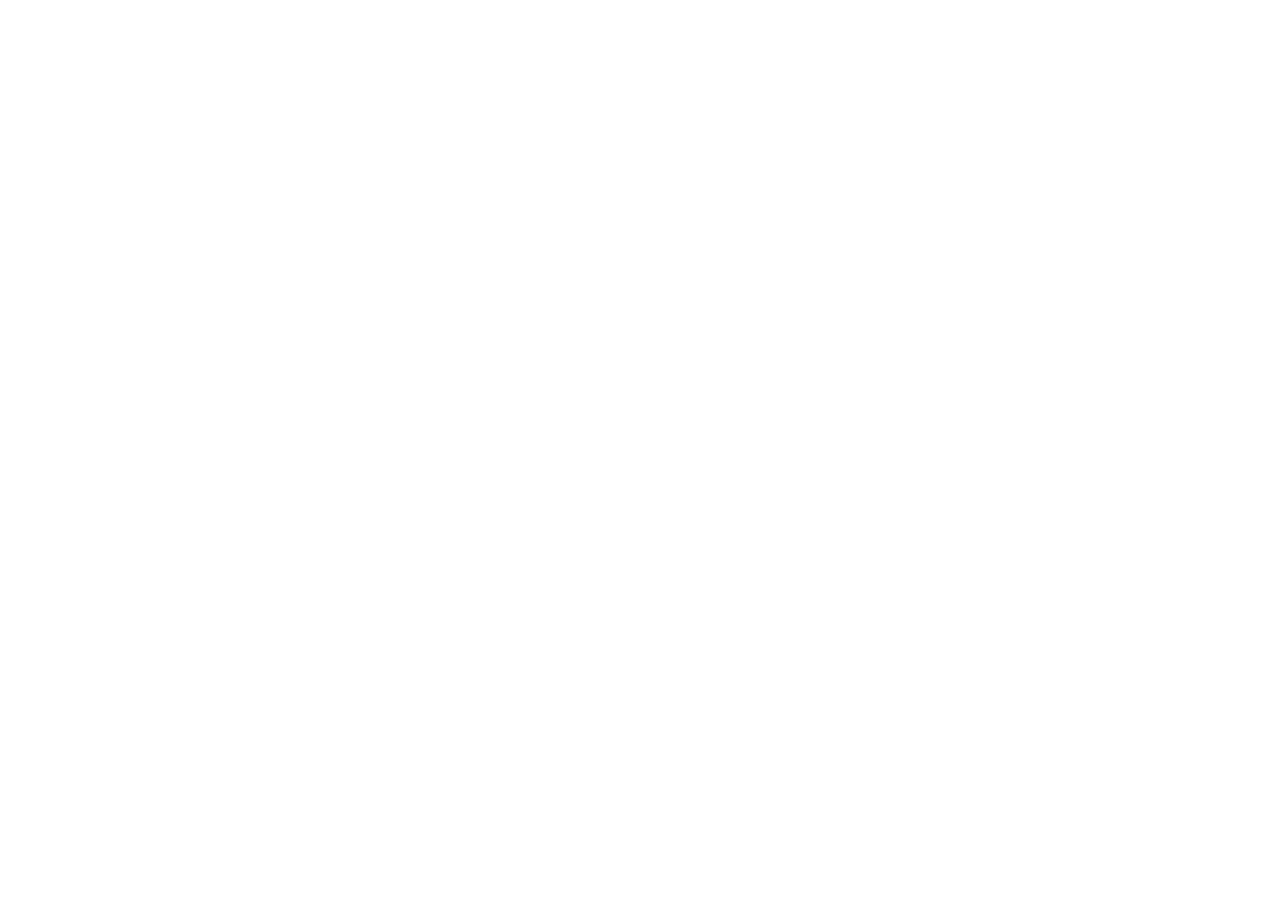
==== site/index.html @ 43954dcc "Site: replace the page with the React (Vite) build, keeping consent, analytics and the data download" ====
<!doctype html>
<html lang="en">
  <head>
    <meta charset="UTF-8" />
    <!-- Google Consent Mode v2 defaults (must load before Osano and GTM) -->
<script>
window.dataLayer = window.dataLayer || [];
function gtag(){dataLayer.push(arguments);}
gtag('consent', 'default', {
  ad_storage: 'denied',
  ad_user_data: 'denied',
  ad_personalization: 'denied',
  analytics_storage: 'denied',
  personalization_storage: 'denied',
  functionality_storage: 'granted',
  security_storage: 'granted',
  wait_for_update: 500
});
</script>
<!-- Osano consent management -->
<script src="https://cmp.osano.com/6olZmSX1cFRD2MBt/21376fe3-188d-4f9e-9e46-dee3840a5c27/osano.js"></script>
<!-- Google Tag Manager -->
<script>(function(w,d,s,l,i){w[l]=w[l]||[];w[l].push({'gtm.start':new Date().getTime(),event:'gtm.js'});var f=d.getElementsByTagName(s)[0],j=d.createElement(s),dl=l!='dataLayer'?'&l='+l:'';j.async=true;j.src='https://www.googletagmanager.com/gtm.js?id='+i+dl;f.parentNode.insertBefore(j,f);})(window,document,'script','dataLayer','GTM-K3XHT8');</script>
<!-- End Google Tag Manager -->
    <meta name="viewport" content="width=device-width, initial-scale=1.0" />
    <script>
      // Apply the saved color theme before first paint; see src/hooks/useThemePreference.ts.
      try {
        var savedTheme = localStorage.getItem("h2o-benchmarks:theme")
        if (savedTheme === "dark" || savedTheme === "light")
          document.documentElement.dataset.theme = savedTheme
      } catch (error) {}
    </script>
    <link rel="icon" type="image/svg+xml" href="/benchmarks/h2o-logo.svg" />
    <title>H2O.ai Benchmarks</title>
    <!-- Fire page_view for GTM (CE - page_view trigger); GA4 config uses send_page_view: false -->
<script>window.dataLayer = window.dataLayer || []; dataLayer.push({ event: 'page_view', page_path: location.pathname, page_location: location.href, page_title: document.title });</script>
    <meta name="description" content="Explore AI model benchmark results and discover top-performing models with a clean, easy-to-scan overview for researchers and developers.">
    <link rel="icon" href="/benchmarks/favicon.svg">
    <meta property="og:title" content="H2O.ai Benchmarks">
    <meta property="og:description" content="Explore AI model benchmark results and discover top-performing models with a clean, easy-to-scan overview for researchers and developers.">
    <script data-osano="ESSENTIAL" type="module" crossorigin src="/benchmarks/assets/index-CJHM4J4Y.js"></script>
    <link rel="stylesheet" crossorigin href="/benchmarks/assets/index-CCJ1m4t-.css">
  </head>
  <body>
    <!-- Google Tag Manager (noscript) -->
<noscript><iframe src="https://www.googletagmanager.com/ns.html?id=GTM-K3XHT8" height="0" width="0" style="display:none;visibility:hidden"></iframe></noscript>
<!-- End Google Tag Manager (noscript) -->
    <div id="root"></div>
    
  </body>
</html>
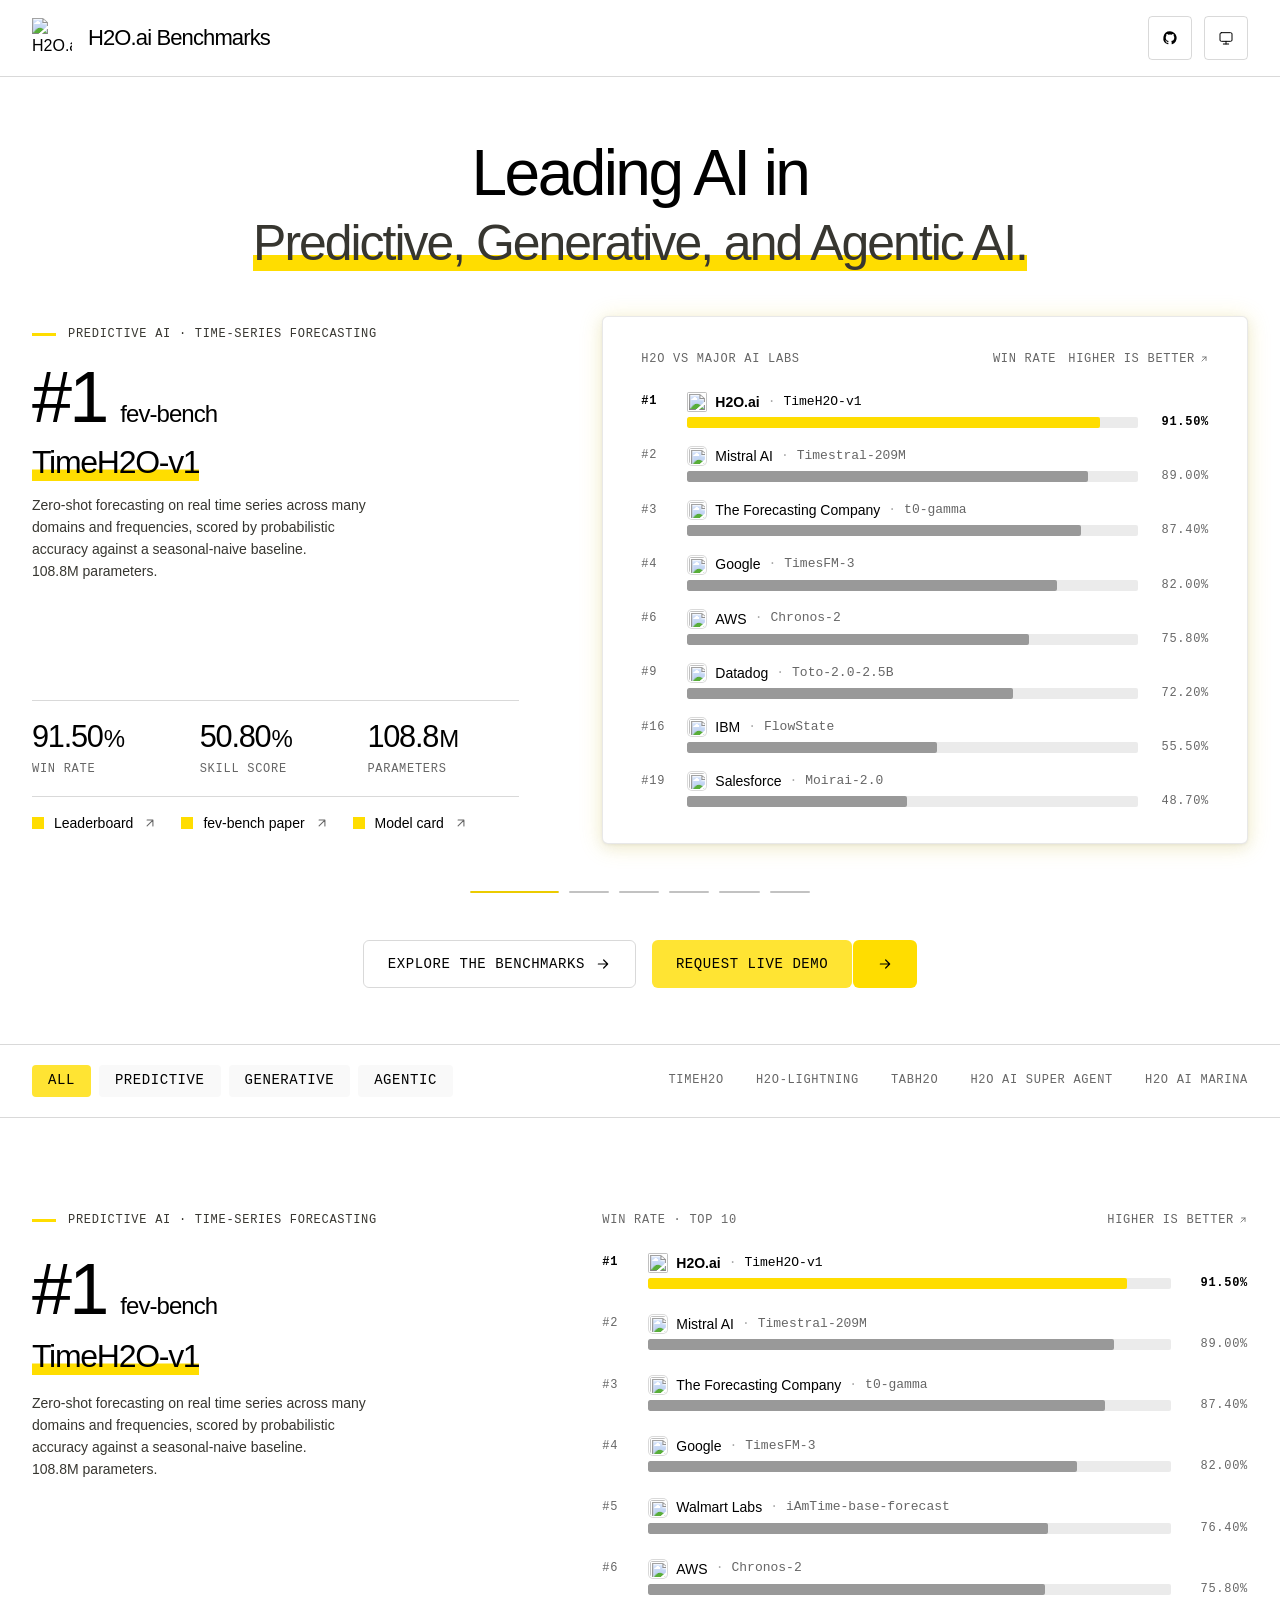
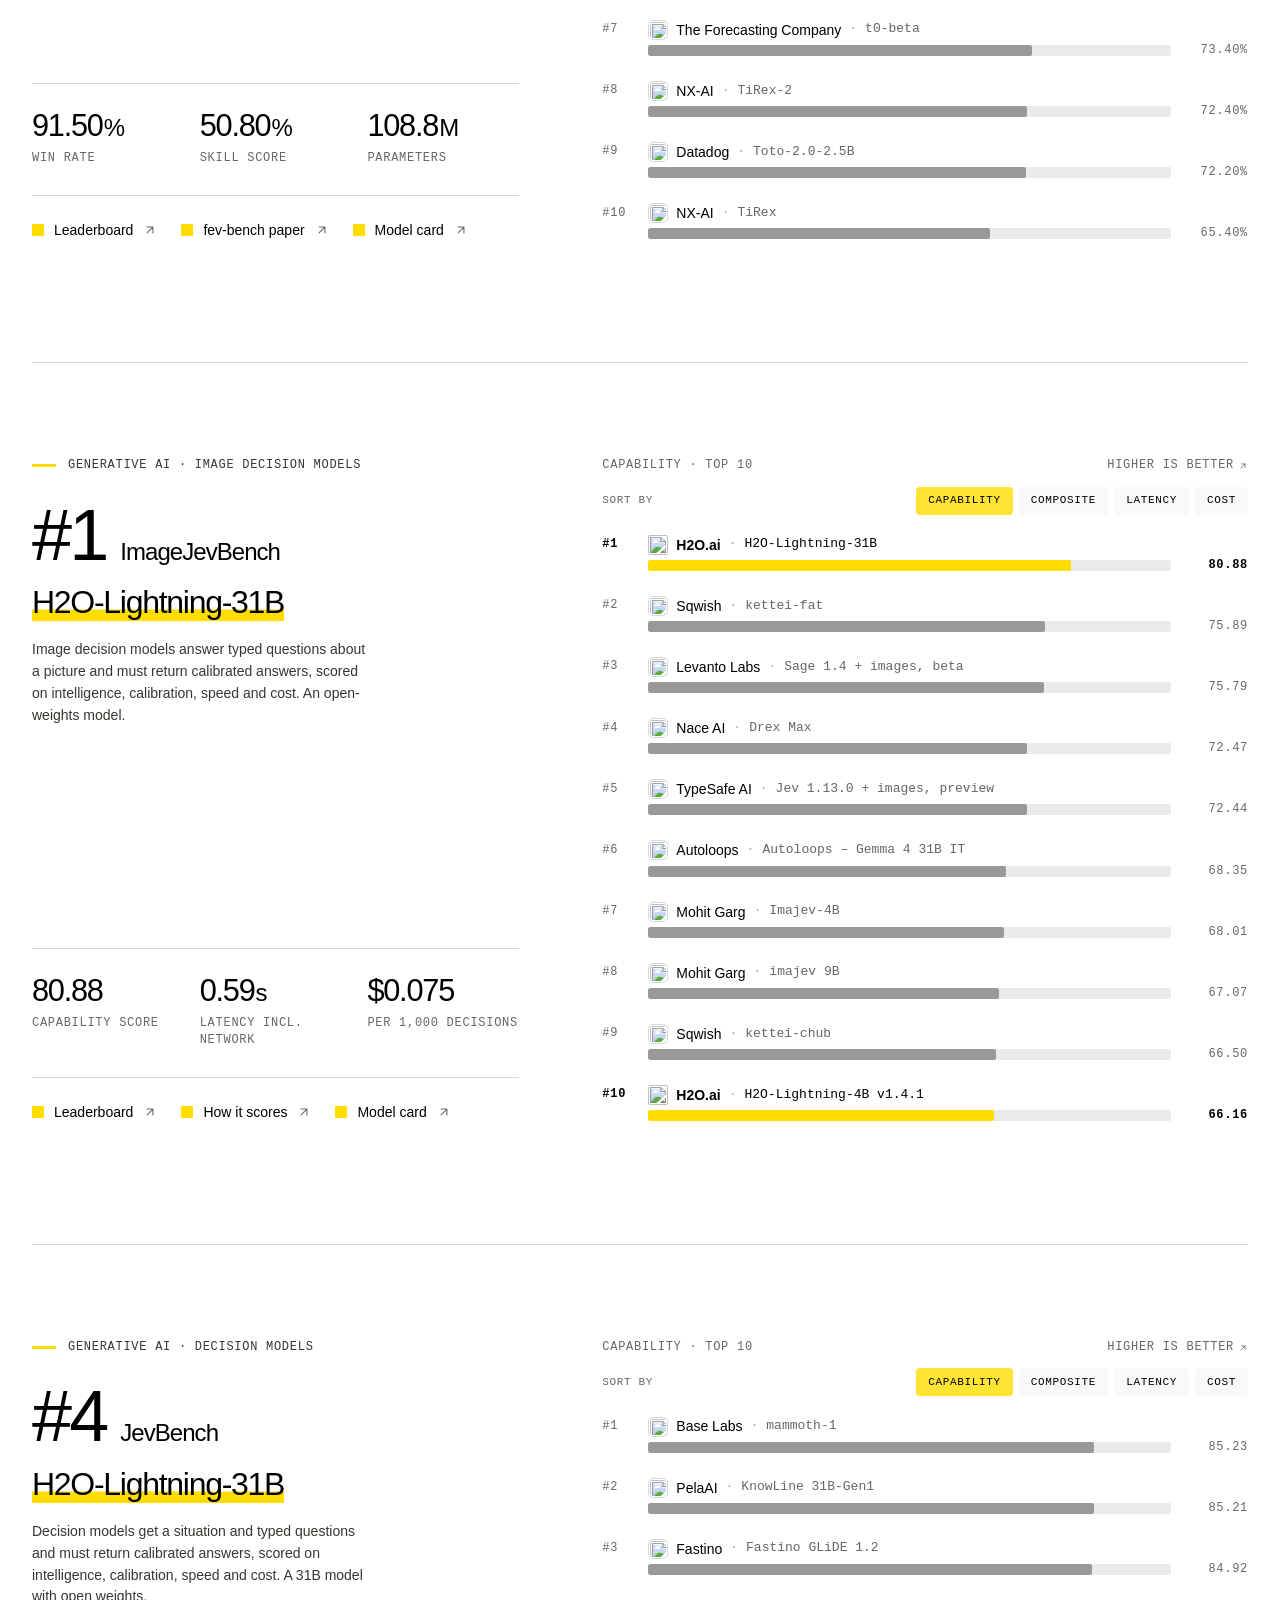
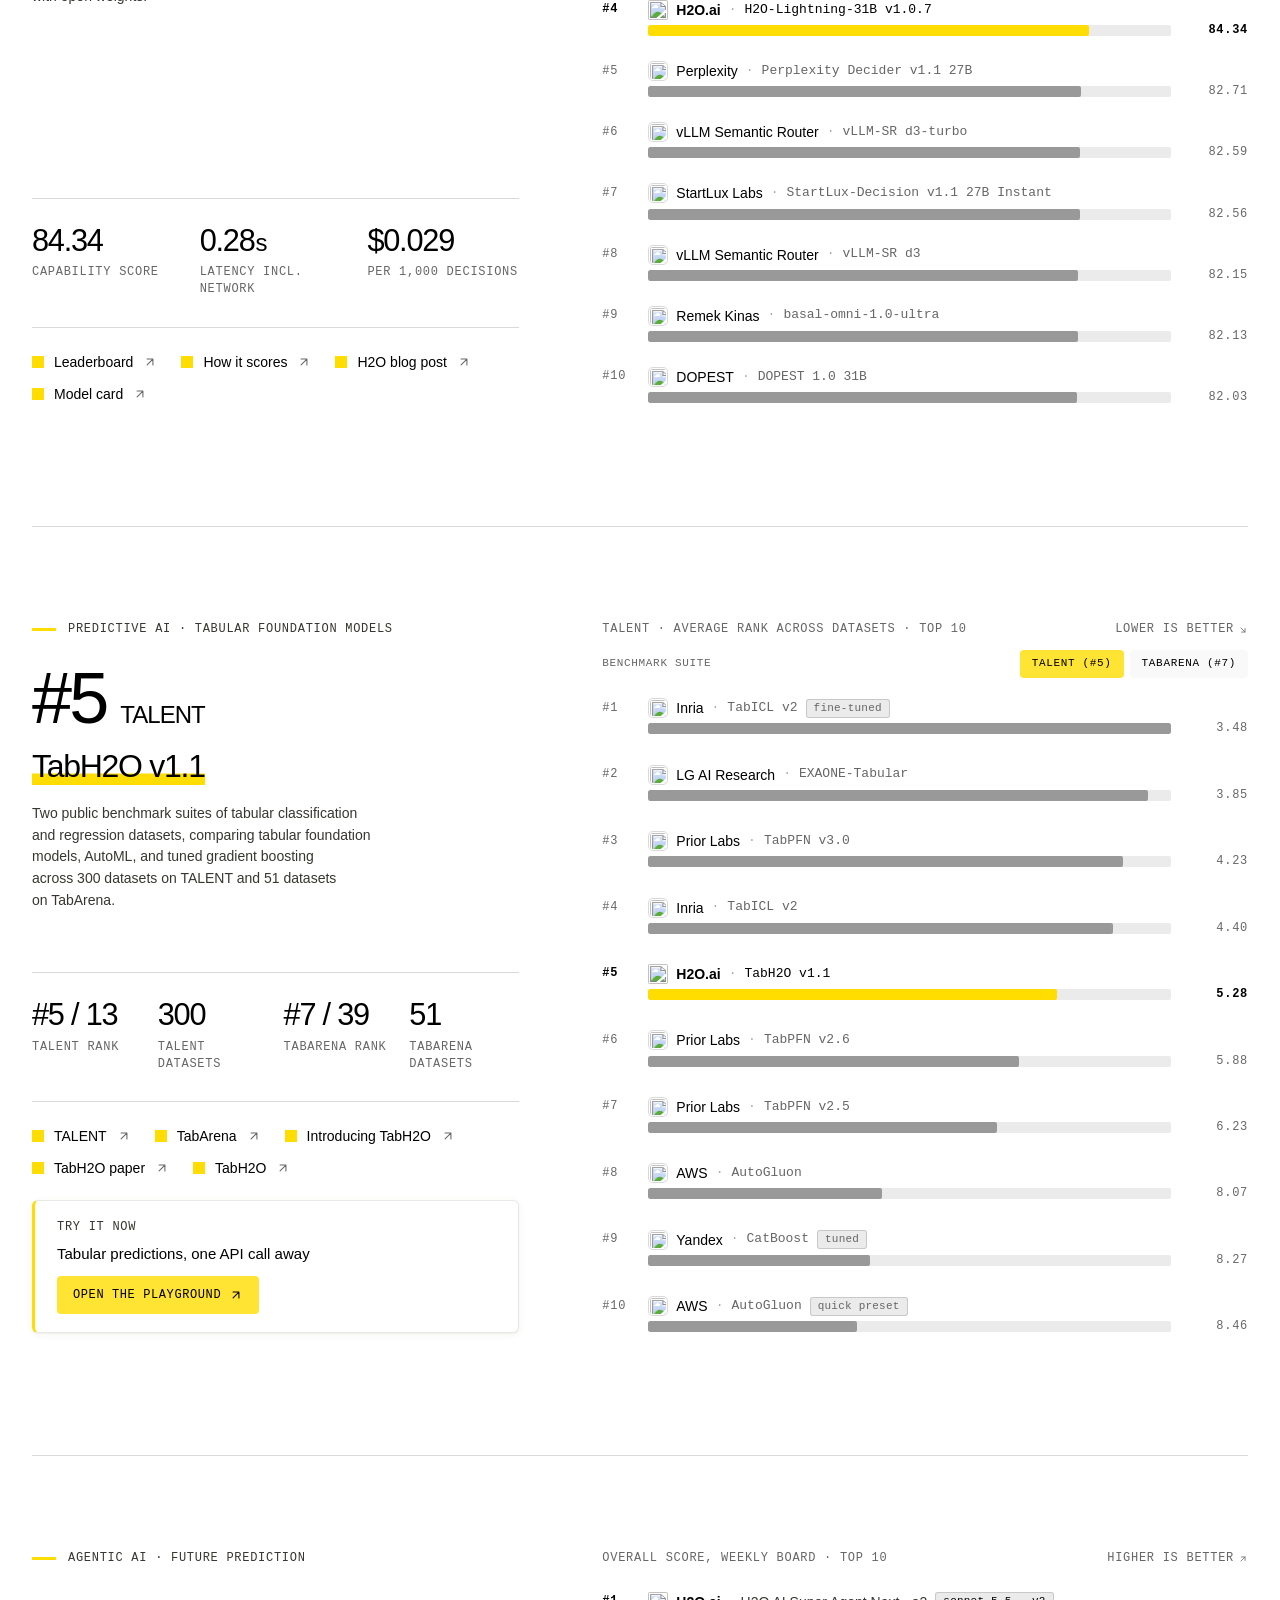
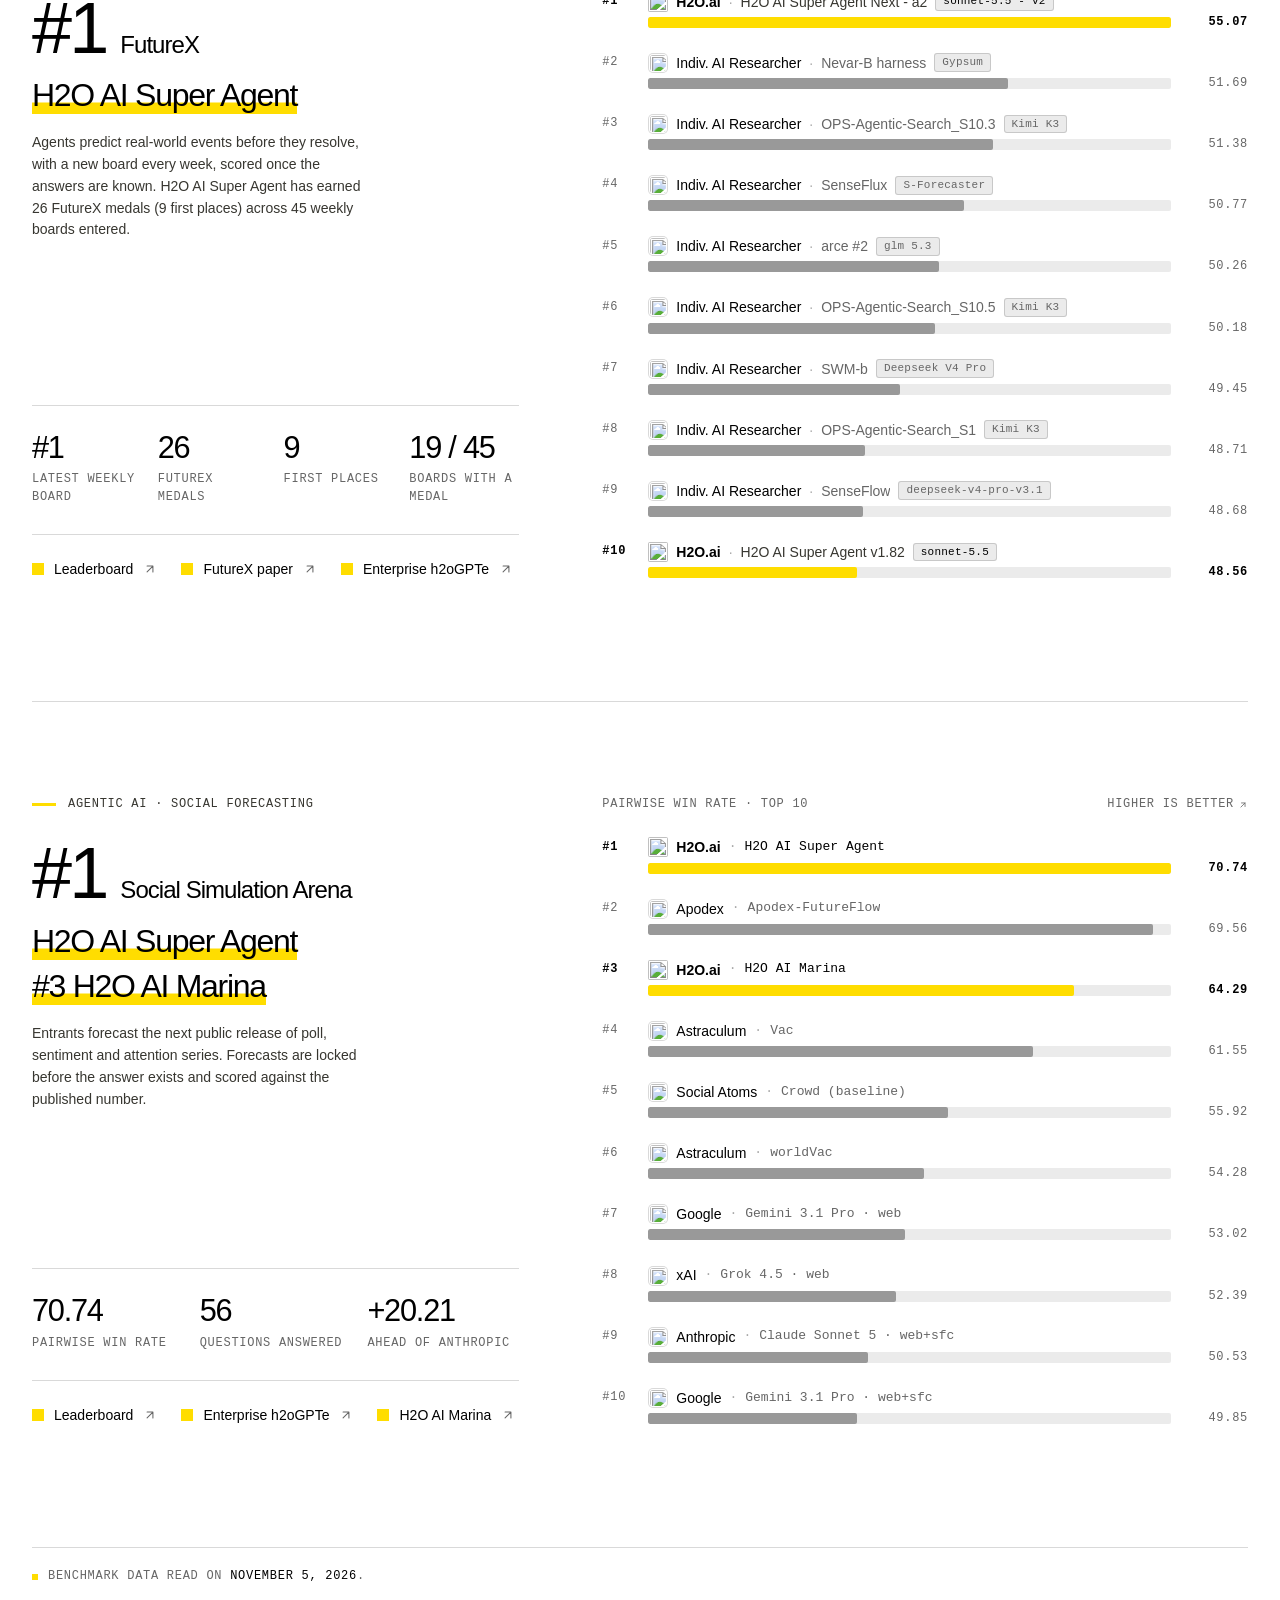
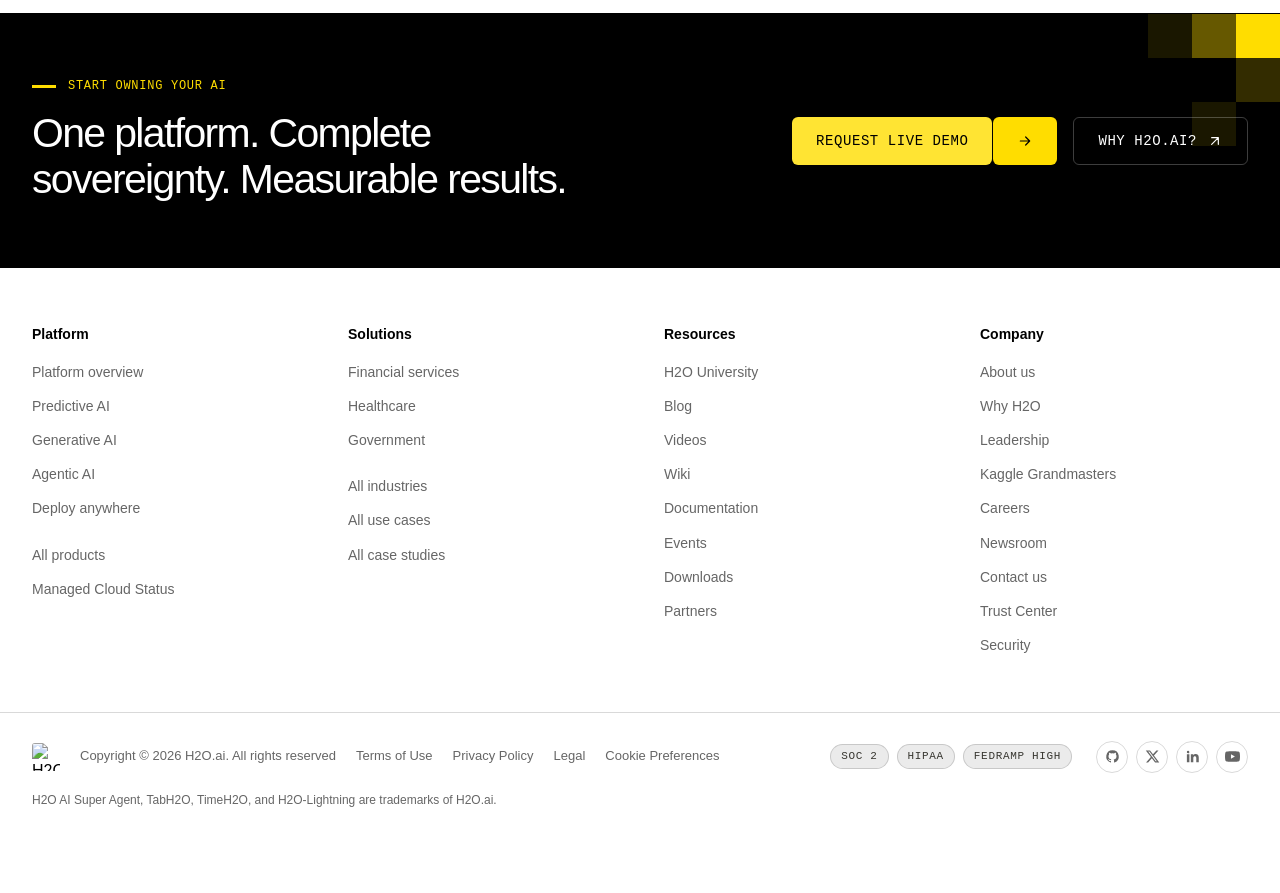
==== commit 05a686ef: "2026-11-05 update" ====
--- a/site/index.html
+++ b/site/index.html
@@ -1,8 +1,5 @@
-<!doctype html>
-<html lang="en">
-  <head>
-    <meta charset="UTF-8" />
-    <!-- Google Consent Mode v2 defaults (must load before Osano and GTM) -->
+<!DOCTYPE html><html lang="en"><head><meta charset="UTF-8">
+<!-- Google Consent Mode v2 defaults (must load before Osano and GTM) -->
 <script>
 window.dataLayer = window.dataLayer || [];
 function gtag(){dataLayer.push(arguments);}
@@ -17,36 +14,22 @@
   wait_for_update: 500
 });
 </script>
-<!-- Osano consent management -->
-<script src="https://cmp.osano.com/6olZmSX1cFRD2MBt/21376fe3-188d-4f9e-9e46-dee3840a5c27/osano.js"></script>
-<!-- Google Tag Manager -->
-<script>(function(w,d,s,l,i){w[l]=w[l]||[];w[l].push({'gtm.start':new Date().getTime(),event:'gtm.js'});var f=d.getElementsByTagName(s)[0],j=d.createElement(s),dl=l!='dataLayer'?'&l='+l:'';j.async=true;j.src='https://www.googletagmanager.com/gtm.js?id='+i+dl;f.parentNode.insertBefore(j,f);})(window,document,'script','dataLayer','GTM-K3XHT8');</script>
-<!-- End Google Tag Manager -->
-    <meta name="viewport" content="width=device-width, initial-scale=1.0" />
-    <script>
+<!-- Google Tag Manager and the page_view event (GA4 config uses send_page_view: false), after Osano: the page adds Osano
+     after its first paint and dispatches this event, so Tag Manager comes after Osano and after the consent defaults -->
+<script>
+window.addEventListener('h2o-benchmarks:osano-loaded', function () {
+(function(w,d,s,l,i){w[l]=w[l]||[];w[l].push({'gtm.start':new Date().getTime(),event:'gtm.js'});var f=d.getElementsByTagName(s)[0],j=d.createElement(s),dl=l!='dataLayer'?'&l='+l:'';j.async=true;j.src='https://www.googletagmanager.com/gtm.js?id='+i+dl;f.parentNode.insertBefore(j,f);})(window,document,'script','dataLayer','GTM-K3XHT8');
+window.dataLayer = window.dataLayer || []; dataLayer.push({ event: 'page_view', page_path: location.pathname, page_location: location.href, page_title: document.title });
+}, { once: true });
+</script><meta name="viewport" content="width=device-width, initial-scale=1.0"><script>
       // Apply the saved color theme before first paint; see src/hooks/useThemePreference.ts.
       try {
         var savedTheme = localStorage.getItem("h2o-benchmarks:theme")
         if (savedTheme === "dark" || savedTheme === "light")
           document.documentElement.dataset.theme = savedTheme
       } catch (error) {}
-    </script>
-    <link rel="icon" type="image/svg+xml" href="/benchmarks/h2o-logo.svg" />
-    <title>H2O.ai Benchmarks</title>
-    <!-- Fire page_view for GTM (CE - page_view trigger); GA4 config uses send_page_view: false -->
-<script>window.dataLayer = window.dataLayer || []; dataLayer.push({ event: 'page_view', page_path: location.pathname, page_location: location.href, page_title: document.title });</script>
-    <meta name="description" content="Explore AI model benchmark results and discover top-performing models with a clean, easy-to-scan overview for researchers and developers.">
-    <link rel="icon" href="/benchmarks/favicon.svg">
-    <meta property="og:title" content="H2O.ai Benchmarks">
-    <meta property="og:description" content="Explore AI model benchmark results and discover top-performing models with a clean, easy-to-scan overview for researchers and developers.">
-    <script data-osano="ESSENTIAL" type="module" crossorigin src="/benchmarks/assets/index-CJHM4J4Y.js"></script>
-    <link rel="stylesheet" crossorigin href="/benchmarks/assets/index-CCJ1m4t-.css">
-  </head>
-  <body>
-    <!-- Google Tag Manager (noscript) -->
+    </script><style>@font-face{font-family:Inter-4aaa908990df19ce;src:url("/benchmarks/_astro/fonts/1e49bd114953732c.woff2") format("woff2");font-display:swap;unicode-range:U+0100-02BA,U+02BD-02C5,U+02C7-02CC,U+02CE-02D7,U+02DD-02FF,U+0304,U+0308,U+0329,U+1D00-1DBF,U+1E00-1E9F,U+1EF2-1EFF,U+2020,U+20A0-20AB,U+20AD-20C4,U+2113,U+2C60-2C7F,U+A720-A7FF;font-weight:400;font-style:normal;}@font-face{font-family:Inter-4aaa908990df19ce;src:url("/benchmarks/_astro/fonts/e868cdf4720e9ea5.woff2") format("woff2");font-display:swap;unicode-range:U+0000-00FF,U+0131,U+0152-0153,U+02BB-02BC,U+02C6,U+02DA,U+02DC,U+0304,U+0308,U+0329,U+2000-206F,U+20AC,U+2122,U+2191,U+2193,U+2212,U+2215,U+FEFF,U+FFFD;font-weight:400;font-style:normal;}@font-face{font-family:Inter-4aaa908990df19ce;src:url("/benchmarks/_astro/fonts/1e49bd114953732c.woff2") format("woff2");font-display:swap;unicode-range:U+0100-02BA,U+02BD-02C5,U+02C7-02CC,U+02CE-02D7,U+02DD-02FF,U+0304,U+0308,U+0329,U+1D00-1DBF,U+1E00-1E9F,U+1EF2-1EFF,U+2020,U+20A0-20AB,U+20AD-20C4,U+2113,U+2C60-2C7F,U+A720-A7FF;font-weight:500;font-style:normal;}@font-face{font-family:Inter-4aaa908990df19ce;src:url("/benchmarks/_astro/fonts/e868cdf4720e9ea5.woff2") format("woff2");font-display:swap;unicode-range:U+0000-00FF,U+0131,U+0152-0153,U+02BB-02BC,U+02C6,U+02DA,U+02DC,U+0304,U+0308,U+0329,U+2000-206F,U+20AC,U+2122,U+2191,U+2193,U+2212,U+2215,U+FEFF,U+FFFD;font-weight:500;font-style:normal;}@font-face{font-family:Inter-4aaa908990df19ce;src:url("/benchmarks/_astro/fonts/1e49bd114953732c.woff2") format("woff2");font-display:swap;unicode-range:U+0100-02BA,U+02BD-02C5,U+02C7-02CC,U+02CE-02D7,U+02DD-02FF,U+0304,U+0308,U+0329,U+1D00-1DBF,U+1E00-1E9F,U+1EF2-1EFF,U+2020,U+20A0-20AB,U+20AD-20C4,U+2113,U+2C60-2C7F,U+A720-A7FF;font-weight:600;font-style:normal;}@font-face{font-family:Inter-4aaa908990df19ce;src:url("/benchmarks/_astro/fonts/e868cdf4720e9ea5.woff2") format("woff2");font-display:swap;unicode-range:U+0000-00FF,U+0131,U+0152-0153,U+02BB-02BC,U+02C6,U+02DA,U+02DC,U+0304,U+0308,U+0329,U+2000-206F,U+20AC,U+2122,U+2191,U+2193,U+2212,U+2215,U+FEFF,U+FFFD;font-weight:600;font-style:normal;}@font-face{font-family:Inter-4aaa908990df19ce;src:url("/benchmarks/_astro/fonts/1e49bd114953732c.woff2") format("woff2");font-display:swap;unicode-range:U+0100-02BA,U+02BD-02C5,U+02C7-02CC,U+02CE-02D7,U+02DD-02FF,U+0304,U+0308,U+0329,U+1D00-1DBF,U+1E00-1E9F,U+1EF2-1EFF,U+2020,U+20A0-20AB,U+20AD-20C4,U+2113,U+2C60-2C7F,U+A720-A7FF;font-weight:700;font-style:normal;}@font-face{font-family:Inter-4aaa908990df19ce;src:url("/benchmarks/_astro/fonts/e868cdf4720e9ea5.woff2") format("woff2");font-display:swap;unicode-range:U+0000-00FF,U+0131,U+0152-0153,U+02BB-02BC,U+02C6,U+02DA,U+02DC,U+0304,U+0308,U+0329,U+2000-206F,U+20AC,U+2122,U+2191,U+2193,U+2212,U+2215,U+FEFF,U+FFFD;font-weight:700;font-style:normal;}@font-face{font-family:"Inter-4aaa908990df19ce fallback: Arial";src:local("Arial");font-display:swap;font-weight:400;font-style:normal;size-adjust:134.2826%;ascent-override:72.1426%;descent-override:17.9629%;line-gap-override:0%;}@font-face{font-family:"Inter-4aaa908990df19ce fallback: Arial";src:local("Arial");font-display:swap;font-weight:400;font-style:normal;size-adjust:134.2826%;ascent-override:72.1426%;descent-override:17.9629%;line-gap-override:0%;}@font-face{font-family:"Inter-4aaa908990df19ce fallback: Arial";src:local("Arial");font-display:swap;font-weight:500;font-style:normal;size-adjust:134.2826%;ascent-override:72.1426%;descent-override:17.9629%;line-gap-override:0%;}@font-face{font-family:"Inter-4aaa908990df19ce fallback: Arial";src:local("Arial");font-display:swap;font-weight:500;font-style:normal;size-adjust:134.2826%;ascent-override:72.1426%;descent-override:17.9629%;line-gap-override:0%;}@font-face{font-family:"Inter-4aaa908990df19ce fallback: Arial";src:local("Arial");font-display:swap;font-weight:600;font-style:normal;size-adjust:134.2826%;ascent-override:72.1426%;descent-override:17.9629%;line-gap-override:0%;}@font-face{font-family:"Inter-4aaa908990df19ce fallback: Arial";src:local("Arial");font-display:swap;font-weight:600;font-style:normal;size-adjust:134.2826%;ascent-override:72.1426%;descent-override:17.9629%;line-gap-override:0%;}@font-face{font-family:"Inter-4aaa908990df19ce fallback: Arial Bold";src:local("Arial Bold");font-display:swap;font-weight:700;font-style:normal;size-adjust:124.7202%;ascent-override:77.6738%;descent-override:19.3402%;line-gap-override:0%;}@font-face{font-family:"Inter-4aaa908990df19ce fallback: Arial Bold";src:local("Arial Bold");font-display:swap;font-weight:700;font-style:normal;size-adjust:124.7202%;ascent-override:77.6738%;descent-override:19.3402%;line-gap-override:0%;}:root{--font-inter:Inter-4aaa908990df19ce,"Inter-4aaa908990df19ce fallback: Arial","Inter-4aaa908990df19ce fallback: Arial Bold",Arial,sans-serif;}</style><link rel="preload" href="/benchmarks/_astro/fonts/e868cdf4720e9ea5.woff2" as="font" type="font/woff2" crossorigin><style>@font-face{font-family:"DM Sans-711815f8074a5576";src:url("/benchmarks/_astro/fonts/c02d5791c0754eb9.woff2") format("woff2");font-display:swap;unicode-range:U+0100-02BA,U+02BD-02C5,U+02C7-02CC,U+02CE-02D7,U+02DD-02FF,U+0304,U+0308,U+0329,U+1D00-1DBF,U+1E00-1E9F,U+1EF2-1EFF,U+2020,U+20A0-20AB,U+20AD-20C4,U+2113,U+2C60-2C7F,U+A720-A7FF;font-weight:400 700;font-style:normal;}@font-face{font-family:"DM Sans-711815f8074a5576";src:url("/benchmarks/_astro/fonts/883140ea939798e2.woff2") format("woff2");font-display:swap;unicode-range:U+0000-00FF,U+0131,U+0152-0153,U+02BB-02BC,U+02C6,U+02DA,U+02DC,U+0304,U+0308,U+0329,U+2000-206F,U+20AC,U+2122,U+2191,U+2193,U+2212,U+2215,U+FEFF,U+FFFD;font-weight:400 700;font-style:normal;}@font-face{font-family:"DM Sans-711815f8074a5576 fallback: Arial";src:local("Arial");font-display:swap;font-weight:400 700;font-style:normal;size-adjust:114.8495%;ascent-override:86.3739%;descent-override:26.9918%;line-gap-override:0%;}@font-face{font-family:"DM Sans-711815f8074a5576 fallback: Arial";src:local("Arial");font-display:swap;font-weight:400 700;font-style:normal;size-adjust:114.8495%;ascent-override:86.3739%;descent-override:26.9918%;line-gap-override:0%;}:root{--font-dm-sans:"DM Sans-711815f8074a5576","DM Sans-711815f8074a5576 fallback: Arial",Arial,sans-serif;}</style><link rel="preload" href="/benchmarks/_astro/fonts/883140ea939798e2.woff2" as="font" type="font/woff2" crossorigin><style>@font-face{font-family:"DM Mono-7f912afb8e5fe45d";src:url("/benchmarks/_astro/fonts/92e4fd2cc7c5fac8.woff2") format("woff2");font-display:swap;unicode-range:U+0100-02BA,U+02BD-02C5,U+02C7-02CC,U+02CE-02D7,U+02DD-02FF,U+0304,U+0308,U+0329,U+1D00-1DBF,U+1E00-1E9F,U+1EF2-1EFF,U+2020,U+20A0-20AB,U+20AD-20C4,U+2113,U+2C60-2C7F,U+A720-A7FF;font-weight:400;font-style:normal;}@font-face{font-family:"DM Mono-7f912afb8e5fe45d";src:url("/benchmarks/_astro/fonts/29eb36ed7b476a63.woff2") format("woff2");font-display:swap;unicode-range:U+0000-00FF,U+0131,U+0152-0153,U+02BB-02BC,U+02C6,U+02DA,U+02DC,U+0304,U+0308,U+0329,U+2000-206F,U+20AC,U+2122,U+2191,U+2193,U+2212,U+2215,U+FEFF,U+FFFD;font-weight:400;font-style:normal;}@font-face{font-family:"DM Mono-7f912afb8e5fe45d";src:url("/benchmarks/_astro/fonts/64ce27dafebe0e3a.woff2") format("woff2");font-display:swap;unicode-range:U+0100-02BA,U+02BD-02C5,U+02C7-02CC,U+02CE-02D7,U+02DD-02FF,U+0304,U+0308,U+0329,U+1D00-1DBF,U+1E00-1E9F,U+1EF2-1EFF,U+2020,U+20A0-20AB,U+20AD-20C4,U+2113,U+2C60-2C7F,U+A720-A7FF;font-weight:500;font-style:normal;}@font-face{font-family:"DM Mono-7f912afb8e5fe45d";src:url("/benchmarks/_astro/fonts/822b37d634d5fceb.woff2") format("woff2");font-display:swap;unicode-range:U+0000-00FF,U+0131,U+0152-0153,U+02BB-02BC,U+02C6,U+02DA,U+02DC,U+0304,U+0308,U+0329,U+2000-206F,U+20AC,U+2122,U+2191,U+2193,U+2212,U+2215,U+FEFF,U+FFFD;font-weight:500;font-style:normal;}@font-face{font-family:"DM Mono-7f912afb8e5fe45d fallback: Courier New";src:local("Courier New");font-display:swap;font-weight:400;font-style:normal;size-adjust:99.9837%;ascent-override:99.2161%;descent-override:31.005%;}@font-face{font-family:"DM Mono-7f912afb8e5fe45d fallback: Courier New";src:local("Courier New");font-display:swap;font-weight:400;font-style:normal;size-adjust:99.9837%;ascent-override:99.2161%;descent-override:31.005%;}@font-face{font-family:"DM Mono-7f912afb8e5fe45d fallback: Courier New";src:local("Courier New");font-display:swap;font-weight:500;font-style:normal;size-adjust:99.9837%;ascent-override:99.2161%;descent-override:31.005%;}@font-face{font-family:"DM Mono-7f912afb8e5fe45d fallback: Courier New";src:local("Courier New");font-display:swap;font-weight:500;font-style:normal;size-adjust:99.9837%;ascent-override:99.2161%;descent-override:31.005%;}:root{--font-dm-mono:"DM Mono-7f912afb8e5fe45d","DM Mono-7f912afb8e5fe45d fallback: Courier New",ui-monospace,SFMono-Regular,Menlo,Consolas,monospace;}</style><link rel="preload" href="/benchmarks/_astro/fonts/29eb36ed7b476a63.woff2" as="font" type="font/woff2" crossorigin><link rel="preload" href="/benchmarks/_astro/fonts/822b37d634d5fceb.woff2" as="font" type="font/woff2" crossorigin><link rel="icon" type="image/svg+xml" href="/benchmarks/h2o-logo.svg"><script type="module" src="/benchmarks/_astro/Layout.astro_astro_type_script_index_0_lang.DmMR7HOd.js"></script><title>H2O.ai Benchmarks</title><meta name="description" content="Explore AI model benchmark results and discover top-performing models with a clean, easy-to-scan overview for researchers and developers."><meta property="og:title" content="H2O.ai Benchmarks"><meta property="og:description" content="Explore AI model benchmark results and discover top-performing models with a clean, easy-to-scan overview for researchers and developers."><style>._base_1hpq0_8{height:48px;font-family:var(--font-mono);letter-spacing:.04em;text-transform:uppercase;white-space:nowrap;border-radius:6px;font-size:14px;font-weight:500;line-height:20px}._base_1hpq0_8 svg{width:16px;height:16px;transition:transform .2s var(--ease-brand)}._base_1hpq0_8:hover svg{transform:translate(2px)}.button[data-astro-cid-u6mbydr5]{color:var(--ink);transition:color .2s var(--ease-brand), background-color .2s var(--ease-brand), border-color .2s var(--ease-brand);justify-content:center;align-items:center;gap:10px;padding:0 24px;display:inline-flex}.primary[data-astro-cid-u6mbydr5]{background:var(--btn-yellow);color:#000}.primary[data-astro-cid-u6mbydr5]:hover{background:var(--yellow)}.ghost[data-astro-cid-u6mbydr5]{border:1px solid var(--btn-ghost-border);background:0 0}.ghost[data-astro-cid-u6mbydr5]:hover{background:var(--raised);border-color:var(--raised)}.small[data-astro-cid-u6mbydr5]{letter-spacing:.05em;border-radius:4px;flex-shrink:0;gap:8px;height:38px;padding:0 16px;font-size:12px}.small[data-astro-cid-u6mbydr5] svg[data-astro-cid-u6mbydr5]{width:14px;height:14px}.small[data-astro-cid-u6mbydr5]:hover svg[data-astro-cid-u6mbydr5]{transform:translate(2px,-2px)}@media (width<=760px){.button[data-astro-cid-u6mbydr5]{border-radius:4px;gap:10px;height:44px;padding:0 20px;font-size:14px}.button[data-astro-cid-u6mbydr5] svg[data-astro-cid-u6mbydr5]{width:16px;height:16px}}.kicker[data-astro-cid-mrsh75co]{font-family:var(--font-mono);letter-spacing:.06em;text-transform:uppercase;color:var(--kicker-ink);align-items:center;gap:12px;font-size:12px;font-weight:400;line-height:1.44;display:flex}.kicker[data-astro-cid-mrsh75co]:before{content:"";background:var(--yellow);flex-shrink:0;width:24px;height:3px}.summary[data-astro-cid-yoznzinb]{flex-direction:column;align-items:flex-start;padding:18px 0;display:flex}.ranking[data-astro-cid-yoznzinb]{align-items:baseline;gap:14px;margin-top:24px;display:flex}.rank[data-astro-cid-yoznzinb],.model[data-astro-cid-yoznzinb],.stats[data-astro-cid-yoznzinb] dd[data-astro-cid-yoznzinb]{font-family:var(--font-heading);font-variation-settings:"opsz" 14;letter-spacing:-.04em;font-weight:500}.rank[data-astro-cid-yoznzinb]{color:var(--accent);flex-shrink:0;font-size:72px;line-height:1.02}.summary[data-astro-cid-yoznzinb] h2[data-astro-cid-yoznzinb]{letter-spacing:-.04em;color:var(--ink);font-size:24px;font-weight:500;line-height:1.24}.model[data-astro-cid-yoznzinb]{color:var(--accent);box-shadow:inset 0 -.36em 0 var(--text-highlight);margin-top:12px;font-size:32px;line-height:1.16}.model[data-astro-cid-yoznzinb]+.model[data-astro-cid-yoznzinb]{margin-top:8px}.description[data-astro-cid-yoznzinb]{max-width:44ch;color:var(--body);text-wrap:pretty;margin-top:18px;margin-bottom:28px;font-size:14px;line-height:1.56}.stats[data-astro-cid-yoznzinb]{border-top:1px solid var(--line);grid-template-columns:repeat(3,minmax(0,1fr));gap:16px;width:100%;margin-top:auto;padding-top:24px;display:grid}.statsFourUp[data-astro-cid-yoznzinb]{grid-template-columns:repeat(4,minmax(0,1fr))}.stats[data-astro-cid-yoznzinb]>div[data-astro-cid-yoznzinb]{flex-direction:column;gap:6px;display:flex}.stats[data-astro-cid-yoznzinb] dt[data-astro-cid-yoznzinb],.playgroundEyebrow[data-astro-cid-yoznzinb]{font-family:var(--font-mono);letter-spacing:.06em;text-transform:uppercase;font-size:12px;font-weight:400;line-height:1.44}.stats[data-astro-cid-yoznzinb] dt[data-astro-cid-yoznzinb]{color:var(--muted)}.stats[data-astro-cid-yoznzinb] dd[data-astro-cid-yoznzinb]{font-variant-numeric:tabular-nums;color:var(--ink);white-space:nowrap;order:-1;font-size:clamp(24px,2.4vw,32px);line-height:1.16}.stats[data-astro-cid-yoznzinb] dd[data-astro-cid-yoznzinb]>span[data-astro-cid-yoznzinb]{margin-left:1px;font-size:.78em}.resources[data-astro-cid-yoznzinb]{border-top:1px solid var(--line);flex-wrap:wrap;gap:12px 24px;width:100%;margin-top:28px;padding-top:24px;display:flex}.resources[data-astro-cid-yoznzinb] a[data-astro-cid-yoznzinb]{color:var(--ink);white-space:nowrap;align-items:center;gap:10px;font-size:14px;font-weight:500;line-height:1.44;display:inline-flex}.resources[data-astro-cid-yoznzinb] a[data-astro-cid-yoznzinb]:hover{text-underline-offset:3px;text-decoration:underline}.linkSquare[data-astro-cid-yoznzinb]{background:var(--yellow);width:12px;height:12px;transition:background-color .2s var(--ease-brand);flex-shrink:0}.resources[data-astro-cid-yoznzinb] a[data-astro-cid-yoznzinb]:hover .linkSquare[data-astro-cid-yoznzinb]{background:var(--btn-yellow)}.resources[data-astro-cid-yoznzinb] svg[data-astro-cid-yoznzinb]{width:14px;height:14px;color:var(--muted);transition:transform .2s var(--ease-brand), color .2s var(--ease-brand)}.resources[data-astro-cid-yoznzinb] a[data-astro-cid-yoznzinb]:hover svg[data-astro-cid-yoznzinb]{color:var(--ink);transform:translate(2px,-2px)}.compact[data-astro-cid-yoznzinb]{padding:10px 0}.compact[data-astro-cid-yoznzinb] .ranking[data-astro-cid-yoznzinb]{margin-top:18px}.compact[data-astro-cid-yoznzinb] .model[data-astro-cid-yoznzinb]{margin-top:10px}.compact[data-astro-cid-yoznzinb] .model[data-astro-cid-yoznzinb]+.model[data-astro-cid-yoznzinb]{margin-top:6px}.compact[data-astro-cid-yoznzinb] .description[data-astro-cid-yoznzinb]{margin-top:14px;margin-bottom:0}.compact[data-astro-cid-yoznzinb] .stats[data-astro-cid-yoznzinb]{padding-top:18px}.compact[data-astro-cid-yoznzinb] .resources[data-astro-cid-yoznzinb]{margin-top:18px;padding-top:16px}.withPlayground[data-astro-cid-yoznzinb] .description[data-astro-cid-yoznzinb]{margin-bottom:60px}.playgroundCard[data-astro-cid-yoznzinb]{background:var(--chart-surface);border:1px solid var(--chart-border);border-left:3px solid var(--yellow);width:100%;box-shadow:var(--tile-shadow);transition:box-shadow .24s var(--ease-brand);border-radius:6px;flex-direction:column;align-items:flex-start;gap:12px;margin-top:22px;padding:18px 22px;display:flex}.playgroundCard[data-astro-cid-yoznzinb]:hover{box-shadow:var(--tile-shadow-hover)}.playgroundText[data-astro-cid-yoznzinb]{flex-direction:column;gap:6px;width:100%;display:flex}.playgroundEyebrow[data-astro-cid-yoznzinb]{color:var(--kicker-ink)}.playgroundCopy[data-astro-cid-yoznzinb]{color:var(--ink);text-wrap:pretty;font-size:15px;font-weight:500;line-height:1.44}@media (width<=1000px){.summary[data-astro-cid-yoznzinb]:not(.compact){padding:12px 0 18px}}@media (width<=760px){.summary[data-astro-cid-yoznzinb]:not(.compact){padding:0}.rank[data-astro-cid-yoznzinb]{font-size:56px}.stats[data-astro-cid-yoznzinb] dd[data-astro-cid-yoznzinb]{font-size:24px}}@media (width<=480px){.statsFourUp[data-astro-cid-yoznzinb]{grid-template-columns:repeat(2,minmax(0,1fr))}}._cards_uhlfb_1{grid-template-rows:repeat(2,minmax(0,1fr));grid-template-columns:repeat(4,minmax(0,1fr));gap:18px;width:100%;height:100%;display:grid}._card_uhlfb_1{background:var(--chart-surface);border:1px solid var(--chart-border);min-width:0;box-shadow:var(--tile-shadow);transition:box-shadow .24s var(--ease-brand), transform .24s var(--ease-brand);border-radius:6px;flex-direction:column;align-items:flex-start;padding:22px 24px;display:flex}._card_uhlfb_1:hover{box-shadow:var(--tile-shadow-hover);transform:translateY(-2px)}._category_uhlfb_25{font-family:var(--font-mono);letter-spacing:.06em;text-transform:uppercase;color:var(--kicker-ink);align-items:center;gap:8px;font-size:12px;font-weight:400;line-height:1.44;display:inline-flex}._category_uhlfb_25:before{content:"";background:var(--yellow);width:16px;height:2px}._rank_uhlfb_43,._model_uhlfb_44{font-family:var(--font-heading);font-variation-settings:"opsz" 14;letter-spacing:-.04em;color:var(--accent);font-weight:500}._rank_uhlfb_43{font-variant-numeric:tabular-nums;margin-block:auto;padding:8px 0;font-size:clamp(40px,3.2vw,56px);line-height:1.04}._footer_uhlfb_58{border-top:1px solid var(--line);flex-direction:column;align-self:stretch;gap:4px;padding-top:12px;display:flex}._name_uhlfb_66,._model_uhlfb_44{white-space:nowrap;text-overflow:ellipsis;max-width:100%;overflow:hidden}._name_uhlfb_66{color:var(--muted);font-size:14px;line-height:1.44}._model_uhlfb_44{box-shadow:inset 0 -.36em 0 var(--text-highlight);align-self:flex-start;font-size:22px;line-height:1.32}@media (width<=760px){._cards_uhlfb_1{grid-template-rows:auto;grid-template-columns:repeat(2,minmax(0,1fr));gap:12px;height:auto}._card_uhlfb_1{padding:16px}._rank_uhlfb_43{padding:14px 0}._model_uhlfb_44{font-size:18px}}._pill_1tadp_1{background:var(--raised);height:32px;color:var(--ink);font-family:var(--font-mono);letter-spacing:.04em;text-transform:uppercase;white-space:nowrap;transition:background-color .2s var(--ease-brand), color .2s var(--ease-brand);border:0;border-radius:4px;justify-content:center;align-items:center;padding:0 16px;font-size:14px;font-weight:500;line-height:1.44;display:inline-flex}._pill_1tadp_1:hover:not([aria-pressed=true]){background:var(--chip-hover)}._pill_1tadp_1[aria-pressed=true]{background:var(--btn-yellow);color:#000}._small_1tadp_27{letter-spacing:.06em;height:28px;padding:0 12px;font-size:11px}._card_1cgec_1,._plain_1cgec_2{flex-direction:column;display:flex}._card_1cgec_1{background:var(--chart-surface);border:1px solid var(--chart-border);box-shadow:var(--chart-shadow);transition:box-shadow .28s var(--ease-brand), border-color .28s var(--ease-brand), transform .28s var(--ease-brand);border-radius:6px;padding:34px 38px}._card_1cgec_1:hover{box-shadow:var(--chart-shadow-hover);transform:translateY(-2px)}._plain_1cgec_2{padding:18px 0}._linked_1cgec_26{cursor:pointer}._linked_1cgec_26:focus-within{outline:4px solid var(--focus-ring,#ffffff30);outline-offset:0px}._chartHeading_1cgec_35{font-family:var(--font-mono);letter-spacing:.06em;text-transform:uppercase;color:var(--muted);flex-direction:column;gap:12px;margin-bottom:24px;font-size:12px;font-weight:500;line-height:1.44;display:flex}._chartHeadingWithControls_1cgec_48{margin-bottom:20px}._chartHeadingTop_1cgec_51{flex-wrap:wrap;justify-content:space-between;align-items:center;gap:8px;display:flex}._chartMetric_1cgec_58{align-items:center;gap:12px;margin-left:auto;display:flex}._chartSortBar_1cgec_64{flex-wrap:wrap;justify-content:space-between;align-items:center;gap:10px 16px;display:flex}._chartSortPills_1cgec_71{flex-wrap:wrap;align-items:center;gap:6px;display:inline-flex}._chartScale_1cgec_79,._chartSortLabel_1cgec_80,._rowRank_1cgec_81,._barValue_1cgec_82{font-family:var(--font-mono);letter-spacing:.06em;text-transform:uppercase;font-size:12px;font-weight:400;line-height:1.44}._chartSortLabel_1cgec_80{font-size:11px}._chartScale_1cgec_79{white-space:nowrap;align-items:center;gap:4px;display:flex}._chartScale_1cgec_79 svg{width:10px;height:10px;transform:rotate(-45deg)}._chartScaleLower_1cgec_104 svg{transform:rotate(45deg)}._chartRows_1cgec_109{flex-direction:column;flex:1;justify-content:space-between;display:flex}._compact_1cgec_115{gap:12px}._comfortable_1cgec_118{gap:24px}._chartRow_1cgec_109{grid-template-columns:34px minmax(0,1fr);gap:4px 12px;display:grid}._rowRank_1cgec_81{color:var(--muted);grid-area:1/1;align-self:center}._chartModel_1cgec_133{grid-column:2;align-items:center;gap:8px;min-width:0;font-size:14px;font-weight:400;line-height:1.44;display:flex}._companyLogo_1cgec_143{background:var(--logo-plate);width:20px;height:20px;box-shadow:inset 0 0 0 1px var(--logo-plate-ring);object-fit:contain;border-radius:5px;flex:none;padding:2px}._chartCompany_1cgec_153{white-space:nowrap;flex:none;font-weight:500}._chartModelName_1cgec_158,._chartFramework_1cgec_159{text-overflow:ellipsis;white-space:nowrap;min-width:0;color:var(--muted);font-weight:400;overflow:hidden}._chartModelName_1cgec_158{font-family:var(--font-mono);font-size:13px}._chartModelName_1cgec_158:before,._chartFramework_1cgec_159:before{content:"·";color:var(--muted);opacity:.55;margin-right:8px}._chartBadge_1cgec_178{text-overflow:ellipsis;white-space:nowrap;max-width:100%;font-family:var(--font-mono);letter-spacing:.02em;background:var(--soft);border:1px solid var(--line);color:var(--muted);border-radius:3px;flex:none;padding:1px 7px;font-size:11px;font-weight:400;line-height:1.35;overflow:hidden}._barLine_1cgec_197{grid-column:2;align-items:center;gap:13px;display:flex}._barTrack_1cgec_203{background:var(--soft);border-radius:2px;flex:1;height:11px;overflow:hidden}._barFill_1cgec_210{background:var(--bar-other);transform-origin:0;height:100%;animation:_grow_1cgec_1 .6s var(--ease-brand);border-radius:2px}._barValue_1cgec_82{text-align:right;text-transform:none;width:58px;color:var(--muted);font-variant-numeric:tabular-nums;flex-shrink:0;line-height:13px}._plain_1cgec_2 ._barValue_1cgec_82{width:64px}._leading_1cgec_231 ._chartModel_1cgec_133,._leading_1cgec_231 ._chartCompany_1cgec_153{color:var(--ink);font-weight:600}._leading_1cgec_231 ._chartModelName_1cgec_158,._leading_1cgec_231 ._chartBadge_1cgec_178{color:var(--ink);font-weight:500}._leading_1cgec_231 ._chartFramework_1cgec_159{color:var(--body)}._leading_1cgec_231 ._chartBadge_1cgec_178{border-color:var(--btn-ghost-border)}._leading_1cgec_231 ._companyLogo_1cgec_143{box-shadow:none;background:0 0;border-radius:2px;padding:0}._leading_1cgec_231 ._rowRank_1cgec_81{color:var(--accent);font-weight:600}._leading_1cgec_231 ._barFill_1cgec_210{background:var(--yellow)}._leading_1cgec_231 ._barValue_1cgec_82{color:var(--ink);font-weight:600}@keyframes _grow_1cgec_1{0%{transform:scaleX(0)}to{transform:scaleX(1)}}@media (width<=1000px){._card_1cgec_1{padding:28px}}@media (width<=760px){._plain_1cgec_2{padding:0}._card_1cgec_1{padding:24px 20px}._card_1cgec_1 ._chartRows_1cgec_109{gap:17px}._chartHeading_1cgec_35{font-size:11px}}._showcase_ijim2_1{scroll-margin-top:24px}._slide_ijim2_4{grid-template-columns:var(--split-columns);gap:var(--split-gap);touch-action:pan-y pinch-zoom;align-items:stretch;height:528px;display:grid}._slide_ijim2_4:focus-visible{outline:2px solid var(--accent);outline-offset:6px;border-radius:6px}._overviewSlide_ijim2_17{display:block}._overviewCards_ijim2_20{width:100%;height:100%}._footer_ijim2_24{justify-content:center;align-items:center;padding-top:36px;display:flex}._markers_ijim2_30{align-items:center;gap:10px;width:100%;min-width:0;max-width:340px;display:flex}._marker_ijim2_30{min-width:0;min-height:24px;color:var(--muted);transition:flex-grow .35s var(--ease-brand);background:0 0;border:0;border-radius:4px;flex:1;justify-content:center;align-items:center;padding:10px 0;display:flex}._marker_ijim2_30[aria-current=true]{flex-grow:2.2}._marker_ijim2_30:focus,._marker_ijim2_30:focus-visible{outline:none}._progressTrack_ijim2_59{background:var(--marker-track);width:100%;height:2px;transition:background-color .2s var(--ease-brand), transform .2s var(--ease-brand);border-radius:999px;display:block;overflow:hidden}._marker_ijim2_30:hover ._progressTrack_ijim2_59,._marker_ijim2_30:focus-visible ._progressTrack_ijim2_59{background:var(--marker-track-hover);transform:scaleY(1.35)}._marker_ijim2_30[aria-current=true] ._progressTrack_ijim2_59{background:var(--marker-track-active)}._progressFill_ijim2_76{background:var(--progress-fill);transform-origin:0;height:100%;animation:_carouselProgress_ijim2_1 var(--carousel-duration) linear both;border-radius:999px;animation-play-state:paused;display:block}._progressFill_ijim2_76[data-running=true]{animation-play-state:running}._progressFill_ijim2_76[data-paused=true]{animation:none;transform:scaleX(1)}@keyframes _carouselReveal_ijim2_1{0%{opacity:0}to{opacity:1}}._reveal_ijim2_101{animation:_carouselReveal_ijim2_1 .4s var(--ease-brand)}@keyframes _carouselProgress_ijim2_1{0%{transform:scaleX(0)}to{transform:scaleX(1)}}@media (width<=1000px){._slide_ijim2_4{height:548px}._footer_ijim2_24{padding-top:30px}}@media (width<=760px){._slide_ijim2_4{grid-template-rows:max-content max-content;align-content:start;height:auto;min-height:760px}._footer_ijim2_24{padding-top:26px}._markers_ijim2_30{gap:8px;max-width:260px}}@media (width<=480px){._footer_ijim2_24{padding-top:22px}}.section[data-astro-cid-tnradstf]{padding:76px 0 104px;scroll-margin-top:164px}.section[data-astro-cid-tnradstf]+.section[data-astro-cid-tnradstf]{border-top:1px solid var(--line)}.layout[data-astro-cid-tnradstf]{grid-template-columns:var(--split-columns);gap:var(--split-gap);align-items:stretch;display:grid}@media (width<=760px){.section[data-astro-cid-tnradstf]{padding:48px 0 72px;scroll-margin-top:180px}}._subnav_zh0du_1{z-index:40;border-block:1px solid var(--line);background:var(--page);margin-inline:calc(50% - 50vw);position:sticky;top:76px}._inner_zh0du_9{max-width:var(--content-width);padding:20px var(--gutter);flex-wrap:wrap;justify-content:space-between;align-items:center;gap:20px 32px;margin:0 auto;display:flex}._filters_zh0du_19{flex-wrap:wrap;align-items:center;gap:8px;display:flex}._links_zh0du_25{flex-wrap:wrap;align-items:center;gap:12px 32px;margin:0 0 0 auto;padding:0;list-style:none;display:flex}._link_zh0du_25{font-family:var(--font-mono);letter-spacing:.06em;text-transform:uppercase;color:var(--muted);white-space:nowrap;transition:color .2s var(--ease-brand), border-color .2s var(--ease-brand), opacity .2s var(--ease-brand);border-bottom:2px solid #0000;align-items:center;gap:8px;padding:4px 0;font-size:12px;font-weight:400;line-height:1.44;display:inline-flex}._link_zh0du_25:hover{color:var(--ink);border-bottom-color:var(--line)}._link_zh0du_25._active_zh0du_54{color:var(--accent);border-bottom-color:var(--yellow);font-weight:500}._link_zh0du_25._active_zh0du_54:before{content:"";background:var(--yellow);flex-shrink:0;width:6px;height:6px}._link_zh0du_25._dimmed_zh0du_66{opacity:.35}@media (width<=760px){._subnav_zh0du_1{top:72px}._inner_zh0du_9{gap:14px;padding-block:14px}._filters_zh0du_19{display:none}._links_zh0du_25{gap:10px 18px;margin-left:0}}@media (width<=480px){._subnav_zh0du_1{top:68px}}.splitButton[data-astro-cid-zxntqrmb]{color:#000;align-items:stretch;gap:1px;display:inline-flex}.splitLabel[data-astro-cid-zxntqrmb],.splitArrow[data-astro-cid-zxntqrmb]{border-radius:inherit;transition:background-color .2s var(--ease-brand);justify-content:center;align-items:center;padding:0 24px;display:inline-flex}.splitLabel[data-astro-cid-zxntqrmb]{background:var(--btn-yellow)}.splitArrow[data-astro-cid-zxntqrmb],.splitButton[data-astro-cid-zxntqrmb]:hover .splitLabel[data-astro-cid-zxntqrmb]{background:var(--yellow)}.splitButton[data-astro-cid-zxntqrmb]:hover .splitArrow[data-astro-cid-zxntqrmb]{background:var(--yellow-700)}@media (width<=760px){.splitButton[data-astro-cid-zxntqrmb]{border-radius:4px;height:44px}.splitLabel[data-astro-cid-zxntqrmb]{padding:0 20px}.splitArrow[data-astro-cid-zxntqrmb]{padding:0 14px}}.note[data-astro-cid-hlh4mvrk]{border-top:1px solid var(--line);font-family:var(--font-mono);letter-spacing:.06em;text-transform:uppercase;color:var(--muted);align-items:center;gap:10px;padding:20px 0 28px;font-size:12px;font-weight:400;line-height:1.44;display:flex}.note[data-astro-cid-hlh4mvrk]:before{content:"";background:var(--yellow);flex-shrink:0;width:6px;height:6px}.note[data-astro-cid-hlh4mvrk] time[data-astro-cid-hlh4mvrk]{color:var(--ink)}.footer[data-astro-cid-tcz3g3y3]{background:var(--page);color:var(--ink)}.wrap[data-astro-cid-tcz3g3y3]{max-width:var(--content-width);padding-inline:var(--gutter);margin:0 auto}.ctaBand[data-astro-cid-tcz3g3y3]{border-block:1px solid var(--line);color:#fff;--ink:#fff;--kicker-ink:var(--yellow);--btn-ghost-border:#ffffff3d;--raised:#373630;--focus-ring:#ffffff30;background:#000;padding:64px 0;position:relative;overflow:hidden}.mosaic[data-astro-cid-tcz3g3y3]{pointer-events:none;grid-template-columns:repeat(3,44px);grid-auto-rows:44px;display:grid;position:absolute;top:0;right:0}.mosaicCell[data-astro-cid-tcz3g3y3]{background:var(--yellow)}.ctaInner[data-astro-cid-tcz3g3y3]{z-index:1;flex-wrap:wrap;justify-content:space-between;align-items:center;gap:32px 48px;display:flex;position:relative}.ctaCopy[data-astro-cid-tcz3g3y3]{flex-direction:column;flex:360px;align-items:flex-start;gap:16px;min-width:0;display:flex}.ctaHeading[data-astro-cid-tcz3g3y3]{letter-spacing:-.04em;max-width:24ch;color:var(--ink);text-wrap:balance;font-size:clamp(28px,3.2vw,44px);font-weight:500;line-height:1.12}.ctaActions[data-astro-cid-tcz3g3y3]{flex-wrap:wrap;flex-shrink:0;align-items:center;gap:16px;display:flex}.directory[data-astro-cid-tcz3g3y3]{grid-template-columns:repeat(4,minmax(0,1fr));gap:36px 48px;padding-block:56px;display:grid}.column[data-astro-cid-tcz3g3y3]{min-width:0}.columnTitle[data-astro-cid-tcz3g3y3]{font-family:var(--font-sans);font-variation-settings:normal;color:var(--ink);margin-bottom:16px;font-size:14px;font-weight:600;line-height:1.44}.columnList[data-astro-cid-tcz3g3y3]{flex-direction:column;gap:11px;list-style:none;display:flex}.spacedItem[data-astro-cid-tcz3g3y3]{margin-top:12px}.mutedLink[data-astro-cid-tcz3g3y3]{color:var(--muted);transition:color .2s var(--ease-brand);align-items:center;font-size:14px;line-height:1.44;display:inline-flex}.mutedLink[data-astro-cid-tcz3g3y3]:hover{color:var(--ink);text-underline-offset:3px;text-decoration:underline}.bottom[data-astro-cid-tcz3g3y3]{border-top:1px solid var(--line);padding:28px 0 calc(var(--cookie-button-inset) + var(--cookie-button-size) + 24px)}.bottomBar[data-astro-cid-tcz3g3y3]{flex-wrap:wrap;justify-content:space-between;align-items:center;gap:20px 32px;display:flex}.cluster[data-astro-cid-tcz3g3y3]{flex-wrap:wrap;align-items:center;gap:12px 20px;display:flex}.logoLink[data-astro-cid-tcz3g3y3]{flex-shrink:0;display:inline-flex}.logoLink[data-astro-cid-tcz3g3y3] img[data-astro-cid-tcz3g3y3]{border-radius:3px;width:28px;height:28px;display:block}.smallPrint[data-astro-cid-tcz3g3y3]{color:var(--muted);font-size:13px;line-height:1.44}.meta[data-astro-cid-tcz3g3y3]{flex-wrap:wrap;align-items:center;gap:16px 24px;display:flex}.badges[data-astro-cid-tcz3g3y3],.socials[data-astro-cid-tcz3g3y3]{align-items:center;gap:8px;display:inline-flex}.badges[data-astro-cid-tcz3g3y3]{flex-wrap:wrap}.badge[data-astro-cid-tcz3g3y3]{font-family:var(--font-mono);letter-spacing:.06em;text-transform:uppercase;background:var(--soft);border:1px solid var(--line);color:var(--body);white-space:nowrap;border-radius:999px;align-items:center;padding:4px 10px;font-size:11px;font-weight:500;line-height:1.35;display:inline-flex}.socialButton[data-astro-cid-tcz3g3y3]{border:1px solid var(--icon-btn-border);width:32px;height:32px;color:var(--muted);transition:background-color .2s var(--ease-brand), color .2s var(--ease-brand), border-color .2s var(--ease-brand);border-radius:999px;justify-content:center;align-items:center;display:inline-flex}.socialButton[data-astro-cid-tcz3g3y3]:hover{background:var(--raised);border-color:var(--raised);color:var(--ink)}.socialButton[data-astro-cid-tcz3g3y3] svg[data-astro-cid-tcz3g3y3]{width:15px;height:15px}.trademark[data-astro-cid-tcz3g3y3]{color:var(--muted);margin-top:18px;font-size:12px;line-height:1.5}@media (width<=760px){.ctaBand[data-astro-cid-tcz3g3y3]{padding:44px 0}.directory[data-astro-cid-tcz3g3y3]{grid-template-columns:repeat(2,minmax(0,1fr));gap:32px 28px;padding-block:44px}.bottom[data-astro-cid-tcz3g3y3]{padding:24px 0 80px}}@media (width<=480px){.directory[data-astro-cid-tcz3g3y3]{grid-template-columns:1fr;gap:28px;padding-block:36px}.mosaic[data-astro-cid-tcz3g3y3]{grid-template-columns:repeat(3,26px);grid-auto-rows:26px}}._iconButton_w84vu_6{border:1px solid var(--icon-btn-border);width:44px;height:44px;color:var(--ink);transition:background-color .2s var(--ease-brand), color .2s var(--ease-brand), border-color .2s var(--ease-brand);background:0 0;border-radius:4px;justify-content:center;align-items:center;padding:13px;display:inline-flex}._iconButton_w84vu_6:hover{background:var(--raised);border-color:var(--raised)}._iconButton_w84vu_6[aria-expanded=true]{background:var(--raised)}._themeSwitcher_3hhl4_2{display:inline-flex;position:relative}._themeOptions_3hhl4_6{border:1px solid var(--line);background:var(--surface);min-width:140px;animation:_reveal_3hhl4_1 .15s var(--ease-brand);border-radius:6px;flex-direction:column;gap:4px;padding:6px;display:flex;position:absolute;top:calc(100% + 8px);right:0;box-shadow:0 12px 32px #00000047}._themeOption_3hhl4_6{width:100%;min-height:36px;color:var(--muted);font-family:var(--font-mono);letter-spacing:.06em;text-transform:uppercase;transition:background-color .2s var(--ease-brand), color .2s var(--ease-brand);border-radius:4px;align-items:center;gap:10px;padding:0 12px;font-size:12px;font-weight:500;line-height:1.44;display:inline-flex}._themeOption_3hhl4_6:hover{color:var(--ink);background:var(--soft)}._themeOption_3hhl4_6[aria-pressed=true]{background:var(--btn-yellow);color:#000}@keyframes _reveal_3hhl4_1{0%{opacity:0;transform:translateY(4px)}to{opacity:1;transform:translateY(0)}}.header[data-astro-cid-wltanily]{z-index:50;border-bottom:1px solid var(--line);background:var(--page);position:sticky;top:0}.bar[data-astro-cid-wltanily]{min-height:76px;padding:16px var(--gutter);justify-content:space-between;align-items:center;gap:32px;width:100%;max-width:1440px;margin:0 auto;display:flex}.brand[data-astro-cid-wltanily]{color:var(--ink);flex-shrink:0;align-items:center;gap:16px;display:flex}.brand[data-astro-cid-wltanily] img[data-astro-cid-wltanily]{width:40px;height:40px;display:block}.brandTitle[data-astro-cid-wltanily]{font-family:var(--font-heading);font-variation-settings:"opsz" 14;letter-spacing:-.04em;white-space:nowrap;font-size:22px;font-weight:500;line-height:1.32}.tools[data-astro-cid-wltanily]{align-items:center;gap:12px;margin-left:auto;display:flex}@media (width<=1000px){.bar[data-astro-cid-wltanily]{gap:26px;padding:14px 24px}}@media (width<=760px){.bar[data-astro-cid-wltanily]{min-height:70px;padding:14px var(--gutter)}.tools[data-astro-cid-wltanily]{gap:8px}}@media (width<=480px){.bar[data-astro-cid-wltanily]{flex-wrap:wrap;gap:10px;min-height:64px;padding:12px 16px}.brand[data-astro-cid-wltanily]{gap:10px}.brand[data-astro-cid-wltanily] img[data-astro-cid-wltanily]{width:32px;height:32px}.brandTitle[data-astro-cid-wltanily]{font-size:18px}}.hero[data-astro-cid-pugaqhis]{text-align:center;padding:64px 0 44px}.heading[data-astro-cid-pugaqhis]{letter-spacing:-.04em;color:var(--ink);font-size:clamp(36px,5vw,72px);font-weight:500;line-height:1.02}.highlight[data-astro-cid-pugaqhis]{letter-spacing:-.04em;max-width:100%;color:var(--headline-accent);box-shadow:inset 0 -.32em 0 var(--text-highlight);margin-top:8px;font-size:.78em;line-height:1.08;display:inline-block}@media (width>=1600px){.hero[data-astro-cid-pugaqhis]{padding-bottom:48px}.heading[data-astro-cid-pugaqhis]{font-size:72px}}@media (width<=760px){.hero[data-astro-cid-pugaqhis]{padding:44px 0 32px}.heading[data-astro-cid-pugaqhis]{font-size:clamp(36px,7.7vw,56px)}}._actions_1ypmo_1{flex-wrap:wrap;justify-content:center;align-items:center;gap:16px;margin:36px 0 56px;display:flex}@media (width<=760px){._actions_1ypmo_1{gap:12px;margin:28px 0 40px}}@layer properties{@supports (((-webkit-hyphens:none)) and (not (margin-trim:inline))) or ((-moz-orient:inline) and (not (color:rgb(from red r g b)))){*,:before,:after,::backdrop{--tw-rotate-x:initial;--tw-rotate-y:initial;--tw-rotate-z:initial;--tw-skew-x:initial;--tw-skew-y:initial;--tw-border-style:solid;--tw-shadow:0 0 #0000;--tw-shadow-color:initial;--tw-shadow-alpha:100%;--tw-inset-shadow:0 0 #0000;--tw-inset-shadow-color:initial;--tw-inset-shadow-alpha:100%;--tw-ring-color:initial;--tw-ring-shadow:0 0 #0000;--tw-inset-ring-color:initial;--tw-inset-ring-shadow:0 0 #0000;--tw-ring-inset:initial;--tw-ring-offset-width:0px;--tw-ring-offset-color:#fff;--tw-ring-offset-shadow:0 0 #0000;--tw-outline-style:solid;--tw-blur:initial;--tw-brightness:initial;--tw-contrast:initial;--tw-grayscale:initial;--tw-hue-rotate:initial;--tw-invert:initial;--tw-opacity:initial;--tw-saturate:initial;--tw-sepia:initial;--tw-drop-shadow:initial;--tw-drop-shadow-color:initial;--tw-drop-shadow-alpha:100%;--tw-drop-shadow-size:initial}}}@layer theme{:root,:host{--font-sans:var(--font-inter);--font-mono:var(--font-dm-mono);--color-yellow-500:#ffe433;--color-yellow-600:#fd0;--color-yellow-700:#ebcb00;--color-gray-50:#f9f9f9;--color-gray-100:#ebebeb;--color-gray-200:#999;--color-gray-300:#666;--color-gray-400:#373630;--spacing:.25rem;--default-transition-duration:.15s;--default-transition-timing-function:cubic-bezier(.4, 0, .2, 1);--default-font-family:var(--font-sans);--default-mono-font-family:var(--font-mono);--font-heading:var(--font-dm-sans);--ease-brand:cubic-bezier(.2, 0, 0, 1)}}@layer base{*,:after,:before,::backdrop{box-sizing:border-box;border:0 solid;margin:0;padding:0}::file-selector-button{box-sizing:border-box;border:0 solid;margin:0;padding:0}html,:host{-webkit-text-size-adjust:100%;tab-size:4;line-height:1.5;font-family:var(--default-font-family,-apple-system, BlinkMacSystemFont, "Segoe UI", Roboto, "Helvetica Neue", "Noto Sans", Arial, sans-serif, "Apple Color Emoji", "Segoe UI Emoji", "Segoe UI Symbol", "Noto Color Emoji");font-feature-settings:var(--default-font-feature-settings,normal);font-variation-settings:var(--default-font-variation-settings,normal);-webkit-tap-highlight-color:transparent}hr{height:0;color:inherit;border-top-width:1px}abbr:where([title]){-webkit-text-decoration:underline dotted;text-decoration:underline dotted}h1,h2,h3,h4,h5,h6{font-size:inherit;font-weight:inherit}a{color:inherit;-webkit-text-decoration:inherit;-webkit-text-decoration:inherit;-webkit-text-decoration:inherit;-webkit-text-decoration:inherit;text-decoration:inherit}b,strong{font-weight:bolder}code,kbd,samp,pre{font-family:var(--default-mono-font-family,ui-monospace, SFMono-Regular, Menlo, Monaco, Consolas, "Liberation Mono", "Courier New", monospace);font-feature-settings:var(--default-mono-font-feature-settings,normal);font-variation-settings:var(--default-mono-font-variation-settings,normal);font-size:1em}small{font-size:80%}sub,sup{vertical-align:baseline;font-size:75%;line-height:0;position:relative}sub{bottom:-.25em}sup{top:-.5em}table{text-indent:0;border-color:inherit;border-collapse:collapse}:-moz-focusring:where(:not(iframe)){outline:auto}progress{vertical-align:baseline}summary{display:list-item}ol,ul,menu{list-style:none}img,svg,video,canvas,audio,iframe,embed,object{vertical-align:middle;display:block}img,video{max-width:100%;height:auto}button,input,select,optgroup,textarea{font:inherit;font-feature-settings:inherit;font-variation-settings:inherit;letter-spacing:inherit;color:inherit;opacity:1;background-color:#0000;border-radius:0}::file-selector-button{font:inherit;font-feature-settings:inherit;font-variation-settings:inherit;letter-spacing:inherit;color:inherit;opacity:1;background-color:#0000;border-radius:0}:where(select:is([multiple],[size])) optgroup{font-weight:bolder}:where(select:is([multiple],[size])) optgroup option{padding-inline-start:20px}::file-selector-button{margin-inline-end:4px}::placeholder{opacity:1}@supports (not ((-webkit-appearance:-apple-pay-button))) or (contain-intrinsic-size:1px){::placeholder{color:currentColor}@supports (color:color-mix(in lab, red, red)){::placeholder{color:color-mix(in oklab, currentcolor 50%, transparent)}}}textarea{resize:vertical}::-webkit-search-decoration{-webkit-appearance:none}::-webkit-date-and-time-value{min-height:1lh;text-align:inherit}::-webkit-datetime-edit{display:inline-flex}::-webkit-datetime-edit-fields-wrapper{padding:0}::-webkit-datetime-edit{padding-block:0}::-webkit-datetime-edit-year-field{padding-block:0}::-webkit-datetime-edit-month-field{padding-block:0}::-webkit-datetime-edit-day-field{padding-block:0}::-webkit-datetime-edit-hour-field{padding-block:0}::-webkit-datetime-edit-minute-field{padding-block:0}::-webkit-datetime-edit-second-field{padding-block:0}::-webkit-datetime-edit-millisecond-field{padding-block:0}::-webkit-datetime-edit-meridiem-field{padding-block:0}::-webkit-calendar-picker-indicator{line-height:1}:-moz-ui-invalid{box-shadow:none}button,input:where([type=button],[type=reset],[type=submit]){appearance:button}::file-selector-button{appearance:button}::-webkit-inner-spin-button{height:auto}::-webkit-outer-spin-button{height:auto}[hidden]:where(:not([hidden=until-found])){display:none!important}html{scroll-behavior:smooth;scroll-padding-top:32px}body{font-family:var(--font-sans);-webkit-font-smoothing:antialiased;line-height:1.44}button,a{-webkit-tap-highlight-color:transparent}button{cursor:pointer}a{text-decoration:none}h1,h2,h3{font-family:var(--font-heading);font-variation-settings:"opsz" 14}button:focus-visible,a:focus-visible,input:focus-visible{outline:4px solid var(--focus-ring,#ffffff30);outline-offset:0px}::selection{background:var(--color-yellow-600);color:#000}main{max-width:var(--content-width);padding:0 var(--gutter);margin:auto}}@layer components;@layer utilities{.visible{visibility:visible}.sr-only{clip-path:inset(50%);white-space:nowrap;border-width:0;width:1px;height:1px;margin:-1px;padding:0;position:absolute;overflow:hidden}.absolute{position:absolute}.fixed{position:fixed}.relative{position:relative}.static{position:static}.container{width:100%}@media (width>=40rem){.container{max-width:40rem}}@media (width>=48rem){.container{max-width:48rem}}@media (width>=64rem){.container{max-width:64rem}}@media (width>=80rem){.container{max-width:80rem}}@media (width>=96rem){.container{max-width:96rem}}.m-1098{margin:calc(var(--spacing) * 1098)}.m-7913{margin:calc(var(--spacing) * 7913)}.block{display:block}.flex{display:flex}.grid{display:grid}.hidden{display:none}.inline{display:inline}.table{display:table}.flex-shrink{flex-shrink:1}.transform{transform:var(--tw-rotate-x,) var(--tw-rotate-y,) var(--tw-rotate-z,) var(--tw-skew-x,) var(--tw-skew-y,)}.resize{resize:both}.flex-wrap{flex-wrap:wrap}.border{border-style:var(--tw-border-style);border-width:1px}.text-wrap{text-wrap:wrap}.ring{--tw-ring-shadow:var(--tw-ring-inset,) 0 0 0 calc(1px + var(--tw-ring-offset-width)) var(--tw-ring-color,currentcolor);box-shadow:var(--tw-inset-shadow), var(--tw-inset-ring-shadow), var(--tw-ring-offset-shadow), var(--tw-ring-shadow), var(--tw-shadow)}.outline{outline-style:var(--tw-outline-style);outline-width:1px}.filter{filter:var(--tw-blur,) var(--tw-brightness,) var(--tw-contrast,) var(--tw-grayscale,) var(--tw-hue-rotate,) var(--tw-invert,) var(--tw-saturate,) var(--tw-sepia,) var(--tw-drop-shadow,)}.transition{transition-property:color,background-color,border-color,outline-color,text-decoration-color,fill,stroke,--tw-gradient-from,--tw-gradient-via,--tw-gradient-to,opacity,box-shadow,transform,translate,scale,rotate,filter,-webkit-backdrop-filter,backdrop-filter,display,content-visibility,overlay,pointer-events;transition-timing-function:var(--tw-ease,var(--default-transition-timing-function));transition-duration:var(--tw-duration,var(--default-transition-duration))}}:root .osano-cm-window{--osano-focus-outline:4px solid var(--focus-ring);--osano-focus-outline-offset:0px;font-family:var(--font-sans);color:var(--body);font-size:16px;line-height:1.44}.osano-cm-window .osano-cm-link,.osano-cm-window .osano-cm-link:hover,.osano-cm-window .osano-cm-link:focus-visible{color:var(--ink);text-decoration:underline;-webkit-text-decoration-color:var(--yellow);-webkit-text-decoration-color:var(--yellow);-webkit-text-decoration-color:var(--yellow);text-decoration-color:var(--yellow);text-underline-offset:4px;transition:text-decoration-color .2s var(--ease-brand);font-weight:500;text-decoration-thickness:2px}.osano-cm-window .osano-cm-link:hover{text-decoration-color:currentColor}.osano-cm-window .osano-cm-dialog .osano-cm-link:focus-visible{outline:none;text-decoration-color:currentColor;text-decoration-thickness:3px}.osano-cm-window .osano-cm-close{box-sizing:border-box;border:1px solid var(--icon-btn-border);width:36px;min-width:36px;height:36px;min-height:36px;color:var(--ink);stroke:var(--ink);stroke-width:2px;transition:background-color .2s var(--ease-brand), border-color .2s var(--ease-brand);background:0 0;border-radius:4px;justify-content:center;align-items:center;margin:0;padding:0;transform:none}.osano-cm-window .osano-cm-close:hover,.osano-cm-window .osano-cm-close:focus-visible{border-color:var(--raised);background:var(--raised);stroke:var(--ink);stroke-width:2px;transform:none}.osano-cm-window .osano-cm-close svg{width:12px;height:12px}.osano-cm-window .osano-cm-button{border:1px solid var(--btn-yellow);background:var(--btn-yellow);color:#000;min-width:0;min-height:44px;font-family:var(--font-mono);letter-spacing:.05em;text-transform:uppercase;overflow-wrap:anywhere;transition:color .2s var(--ease-brand), background-color .2s var(--ease-brand), border-color .2s var(--ease-brand);border-radius:6px;flex:auto;margin:0;padding:11px 20px;font-size:13px;font-weight:500;line-height:20px}.osano-cm-window .osano-cm-button:hover,.osano-cm-window .osano-cm-button:focus-visible{border-color:var(--yellow);background:var(--yellow)}.osano-cm-window .osano-cm-button--type_manage,.osano-cm-window .osano-cm-back{border-color:var(--btn-ghost-border);color:var(--ink);background:0 0}.osano-cm-window .osano-cm-button--type_manage:hover,.osano-cm-window .osano-cm-button--type_manage:focus-visible,.osano-cm-window .osano-cm-back:hover,.osano-cm-window .osano-cm-back:focus-visible{border-color:var(--raised);background:var(--raised)}.osano-cm-window .osano-cm-dialog{border:1px solid var(--chart-border);background:var(--chart-surface);color:var(--body);padding:24px;font-size:14px;line-height:1.55}.osano-cm-window .osano-cm-dialog--type_box{width:calc(100vw - 32px);max-width:400px;max-height:calc(100svh - 32px);box-shadow:var(--chart-shadow);border-radius:8px}.osano-cm-window .osano-cm-dialog--type_box.osano-cm-dialog--position_bottom-left{bottom:16px;left:16px}.osano-cm-window .osano-cm-dialog--type_box.osano-cm-dialog--position_bottom-right{bottom:16px;right:16px}.osano-cm-window .osano-cm-dialog--type_box.osano-cm-dialog--position_top-left{top:16px;left:16px}.osano-cm-window .osano-cm-dialog--type_box.osano-cm-dialog--position_top-right{top:16px;right:16px}.osano-cm-window .osano-cm-dialog--type_box:before{content:"";background:var(--yellow);width:24px;height:3px;margin:9px 0 20px;display:block}.osano-cm-window .osano-cm-dialog--type_bar{padding:20px var(--gutter,32px);box-shadow:var(--panel-shadow);border-width:1px 0 0}.osano-cm-window .osano-cm-dialog--type_bar.osano-cm-dialog--position_top{border-width:0 0 1px}.osano-cm-window .osano-cm-dialog__close{top:16px;right:16px}.osano-cm-window .osano-cm-dialog--type_box .osano-cm-dialog__content{padding-right:32px}.osano-cm-window .osano-cm-content__message{margin:0 0 12px}.osano-cm-window .osano-cm-dialog--type_box .osano-cm-content__link{align-self:flex-start;margin:0}.osano-cm-window .osano-cm-dialog__list{margin:16px 0 0}.osano-cm-window .osano-cm-dialog__buttons{gap:8px;margin:20px 0 0}.osano-cm-window .osano-cm-dialog--type_box .osano-cm-dialog__buttons .osano-cm-button{flex-basis:100%}.osano-cm-window .osano-cm-info-dialog{background:var(--overlay)}.osano-cm-window .osano-cm-info{border-right:1px solid var(--line);background:var(--chart-surface);max-width:440px;color:var(--body);box-shadow:var(--panel-shadow);transition-timing-function:var(--ease-brand);font-size:14px;line-height:1.55}.osano-cm-window .osano-cm-info--position_right{border-right:0;border-left:1px solid var(--line)}.osano-cm-window .osano-cm-info--do_not_sell{border:1px solid var(--chart-border);border-radius:8px;max-width:min(440px,100vw - 32px)}.osano-cm-window .osano-cm-info-dialog-header{border-bottom:1px solid var(--line);background:var(--chart-surface);gap:16px;min-height:0;padding:24px}.osano-cm-window .osano-cm-info-dialog-header__header{color:var(--ink);font-family:var(--font-heading);font-variation-settings:"opsz" 14;letter-spacing:-.03em;background:0 0;flex-direction:column;align-items:flex-start;gap:14px;margin:0;padding:0;font-size:24px;font-weight:500;line-height:1.2;position:static}.osano-cm-window .osano-cm-info-dialog-header__header:before{content:"";background:var(--yellow);width:24px;height:3px}.osano-cm-window .osano-cm-back{flex:none;min-height:36px;padding:7px 14px;font-size:12px}.osano-cm-window .osano-cm-view{padding:24px}.osano-cm-window .osano-cm-view--active{padding-bottom:32px}.osano-cm-window .osano-cm-description{color:var(--muted);margin:8px 0 0;font-size:13px;font-weight:400;line-height:1.55}.osano-cm-window .osano-cm-view__description{color:var(--body);margin:0;font-size:14px}.osano-cm-window .osano-cm-view__list{border-top:1px solid var(--line);margin:24px 0 0}.osano-cm-window .osano-cm-view__list>.osano-cm-list-item{border-bottom:1px solid var(--line);padding:20px 0}.osano-cm-window .osano-cm-drawer-toggle{gap:16px;min-height:24px;margin:0}.osano-cm-window .osano-cm-drawer-toggle .osano-cm-label{color:var(--ink);margin:0 auto 0 0;font-size:15px;font-weight:600;line-height:1.4}.osano-cm-window .osano-cm-toggle__switch{box-sizing:border-box;background:var(--switch-track);width:40px;height:24px;transition:background-color .2s var(--ease-brand);border:0;border-radius:999px}.osano-cm-window .osano-cm-toggle__switch:after{background:var(--switch-thumb);width:18px;height:18px;transition:left .2s var(--ease-brand), transform .2s var(--ease-brand), background-color .2s var(--ease-brand);border:0;border-radius:50%;top:3px;left:3px;box-shadow:0 1px 2px #0000003d}.osano-cm-window .osano-cm-toggle__switch:before{border:4px solid #0000;border-radius:999px;inset:-4px}.osano-cm-window .osano-cm-toggle__input:hover+.osano-cm-toggle__switch{background:var(--muted)}.osano-cm-window .osano-cm-toggle__input:focus-visible+.osano-cm-toggle__switch:before{border-color:var(--focus-ring)}.osano-cm-window .osano-cm-toggle__input:checked+.osano-cm-toggle__switch{background:var(--yellow)}.osano-cm-window .osano-cm-toggle__input:checked:hover+.osano-cm-toggle__switch{background:var(--yellow-700)}.osano-cm-window .osano-cm-toggle__input:checked+.osano-cm-toggle__switch:after{box-shadow:none;background:#000;left:calc(100% - 3px);transform:translate(-100%)}.osano-cm-window[dir=rtl] .osano-cm-toggle__switch:after{left:calc(100% - 3px);transform:translate(-100%)}.osano-cm-window[dir=rtl] .osano-cm-toggle__input:checked+.osano-cm-toggle__switch:after{left:3px;transform:none}.osano-cm-window .osano-cm-toggle__input:disabled+.osano-cm-toggle__switch{opacity:.5}.osano-cm-window .osano-cm-drawer-toggle:has(.osano-cm-toggle__pill) .osano-cm-toggle__switch{display:none}.osano-cm-window .osano-cm-toggle__pill{border:1px solid var(--line);background:var(--soft);height:24px;color:var(--muted);font-family:var(--font-mono);letter-spacing:.06em;text-transform:uppercase;white-space:nowrap;border-radius:999px;flex-shrink:0;align-items:center;gap:6px;padding:0 10px;font-size:11px;font-weight:500;line-height:1;display:inline-flex}.osano-cm-window .osano-cm-toggle__pill svg{fill:currentColor;width:10px;height:10px}.osano-cm-window .osano-cm-disclosure,.osano-cm-window .osano-cm-disclosure--collapse{border:0;margin:14px 0 0;padding:0;font-size:13px}.osano-cm-window .osano-cm-disclosure__toggle,.osano-cm-window .osano-cm-disclosure__toggle:hover,.osano-cm-window .osano-cm-disclosure__toggle:focus-visible{color:var(--ink);font-family:var(--font-mono);letter-spacing:.06em;text-transform:uppercase;flex-direction:row;align-items:center;gap:10px;margin:0;font-size:12px;font-weight:500;line-height:20px;text-decoration:none;display:inline-flex}.osano-cm-window .osano-cm-disclosure__toggle:hover{text-decoration:underline;-webkit-text-decoration-color:var(--yellow);-webkit-text-decoration-color:var(--yellow);-webkit-text-decoration-color:var(--yellow);text-decoration-color:var(--yellow);text-underline-offset:4px;text-decoration-thickness:2px}.osano-cm-window .osano-cm-disclosure__toggle:after{content:"";width:6px;height:6px;transition:transform .2s var(--ease-brand);border-bottom:1.5px solid;border-right:1.5px solid;transform:translateY(-2px)rotate(45deg)}.osano-cm-window .osano-cm-disclosure__toggle[aria-expanded=true]:after{transform:translateY(1px)rotate(-135deg)}.osano-cm-window .osano-cm-disclosure__list,.osano-cm-window .osano-cm-disclosure__list:first-of-type,.osano-cm-window .osano-cm-disclosure__list:first-of-type:empty{border:1px solid var(--line);background:var(--surface);border-radius:6px;margin:12px 0 0;padding:14px 16px;font-size:12px;line-height:1.5}.osano-cm-window .osano-cm-disclosure__list:first-of-type:after{background-color:var(--yellow)}.osano-cm-window .osano-cm-disclosure--loading .osano-cm-disclosure__list{height:auto;max-height:none;padding:18px 16px 6px}.osano-cm-window .osano-cm-disclosure__list>.osano-cm-list-item:not(:first-of-type){border-top:1px solid var(--line);margin:14px -16px 0;padding:14px 16px 0}.osano-cm-window .osano-cm-disclosure-item__title{color:var(--ink);font-weight:600}.osano-cm-window .osano-cm-disclosure-item__description{color:var(--muted)}.osano-cm-window .osano-cm-list-item--type_no-results{color:var(--muted);font-family:var(--font-mono);letter-spacing:.06em;text-transform:uppercase;font-size:11px}.osano-cm-window .osano-cm-view__button{letter-spacing:.04em;width:100%;min-height:48px;margin:24px 0 0;font-size:14px}.osano-cm-window .osano-cm-powered-by{margin:20px 0 0}.osano-cm-window .osano-cm-powered-by__link,.osano-cm-window .osano-cm-powered-by__link:hover{opacity:.72;transition:opacity .2s var(--ease-brand);text-decoration:none}.osano-cm-window .osano-cm-powered-by__link:hover,.osano-cm-window .osano-cm-powered-by__link:focus-visible{opacity:1}.osano-cm-window .osano-cm-powered-by__logo{width:120px}.osano-cm-window .osano-cm-powered-by__logo path{fill:var(--muted)}.osano-cm-window .osano-cm-widget{bottom:var(--cookie-button-inset);width:var(--cookie-button-size);height:var(--cookie-button-size);border:1px solid var(--icon-btn-border);background:var(--chart-surface);box-shadow:var(--tile-shadow);opacity:1;transition:background-color .2s var(--ease-brand), border-color .2s var(--ease-brand), box-shadow .2s var(--ease-brand), opacity .2s linear, visibility 0s linear;border-radius:6px;justify-content:center;align-items:center;padding:0;display:inline-flex}.osano-cm-window .osano-cm-widget--position_left{left:var(--cookie-button-inset)}.osano-cm-window .osano-cm-widget--position_right{right:var(--cookie-button-inset)}.osano-cm-window .osano-cm-widget:hover,.osano-cm-window .osano-cm-widget:focus-visible{border-color:var(--raised);background:var(--raised);box-shadow:var(--tile-shadow-hover);transform:none}.osano-cm-window .osano-cm-widget--hidden,.osano-cm-window .osano-cm-widget--hidden:hover,.osano-cm-window .osano-cm-widget--hidden:focus-visible{opacity:0;visibility:hidden}.osano-cm-window .osano-cm-widget svg{width:24px;height:24px}.osano-cm-window .osano-cm-widget__outline{fill:var(--yellow);stroke:#000}.osano-cm-window .osano-cm-widget__dot{fill:#000}.site,.osano-cm-window{--page:#000;--surface:#0b0b0b;--chart-surface:#111;--chart-border:#ffffff1f;--chart-shadow:0 2px 6px #000000a6, 0 4px 20px #ffdd0017, 0 0 28px 2px #ffdd000f;--chart-shadow-hover:0 4px 10px #000000bf, 0 6px 26px #ffdd0024, 0 0 36px 4px #ffdd0017;--tile-shadow:0 1px 4px #0000008c, 0 2px 8px #ffdd0005;--tile-shadow-hover:0 3px 8px #000000a6, 0 4px 12px #ffdd0009;--ink:#fff;--body:var(--color-gray-100);--muted:var(--color-gray-200);--line:#ffffff26;--btn-ghost-border:#ffffff3d;--icon-btn-border:#ffffff30;--soft:#1f1f1f;--yellow:var(--color-yellow-600);--yellow-700:var(--color-yellow-700);--btn-yellow:var(--color-yellow-500);--accent:var(--yellow);--headline-accent:var(--color-yellow-500);--kicker-ink:var(--yellow);--text-highlight:transparent;--progress-fill:var(--yellow);--bar-other:var(--color-gray-300);--raised:var(--color-gray-400);--chip-hover:var(--color-gray-200);--logo-plate:#fff;--logo-plate-ring:transparent;--focus-ring:#ffffff30;--marker-track:#ffffff47;--marker-track-active:#fff3;--marker-track-hover:#ffffff8c;--overlay:#0009;--panel-shadow:0 24px 64px #000000b3;--switch-track:var(--color-gray-300);--switch-thumb:#fff;--lightningcss-light: ;--lightningcss-dark:initial;color-scheme:dark;--cookie-button-size:44px;--cookie-button-inset:16px}.site{--content-width:1360px;--gutter:32px;--split-columns:minmax(0, .86fr) minmax(0, 1.14fr);--split-gap:clamp(56px, 6.5vw, 96px);background:var(--page);min-height:100vh;color:var(--ink);overflow-x:clip}:root[data-theme=light] :is(.site,.osano-cm-window){--page:#fff;--surface:var(--color-gray-50);--chart-surface:#fff;--chart-border:#00000017;--chart-shadow:0 1px 3px #0000000f, 0 4px 14px #37363012, 0 2px 22px 2px #ebcb0029;--chart-shadow-hover:0 2px 5px #00000014, 0 8px 22px #3736301a, 0 4px 30px 4px #ebcb003d;--tile-shadow:0 1px 2px #0000000a, 0 2px 8px #3736300a, 0 1px 8px #ebcb0008;--tile-shadow-hover:0 2px 4px #0000000f, 0 4px 12px #3736300f, 0 2px 10px #ebcb000d;--ink:#000;--body:var(--color-gray-400);--muted:var(--color-gray-300);--line:#00000026;--btn-ghost-border:#00000026;--icon-btn-border:#00000026;--soft:var(--color-gray-100);--accent:#000;--headline-accent:var(--color-gray-400);--kicker-ink:var(--color-gray-400);--text-highlight:var(--yellow);--progress-fill:var(--yellow-700);--bar-other:var(--color-gray-200);--raised:var(--color-gray-50);--chip-hover:var(--color-gray-100);--logo-plate-ring:var(--line);--focus-ring:#00000026;--marker-track:#0000003d;--marker-track-active:#00000026;--marker-track-hover:#0000007a;--overlay:#16161652;--panel-shadow:0 24px 64px #3736302e;--switch-track:var(--color-gray-200);--lightningcss-light:initial;--lightningcss-dark: ;color-scheme:light}@media (prefers-color-scheme:light){:root:not([data-theme]) :is(.site,.osano-cm-window){--page:#fff;--surface:var(--color-gray-50);--chart-surface:#fff;--chart-border:#00000017;--chart-shadow:0 1px 3px #0000000f, 0 4px 14px #37363012, 0 2px 22px 2px #ebcb0029;--chart-shadow-hover:0 2px 5px #00000014, 0 8px 22px #3736301a, 0 4px 30px 4px #ebcb003d;--tile-shadow:0 1px 2px #0000000a, 0 2px 8px #3736300a, 0 1px 8px #ebcb0008;--tile-shadow-hover:0 2px 4px #0000000f, 0 4px 12px #3736300f, 0 2px 10px #ebcb000d;--ink:#000;--body:var(--color-gray-400);--muted:var(--color-gray-300);--line:#00000026;--btn-ghost-border:#00000026;--icon-btn-border:#00000026;--soft:var(--color-gray-100);--accent:#000;--headline-accent:var(--color-gray-400);--kicker-ink:var(--color-gray-400);--text-highlight:var(--yellow);--progress-fill:var(--yellow-700);--bar-other:var(--color-gray-200);--raised:var(--color-gray-50);--chip-hover:var(--color-gray-100);--logo-plate-ring:var(--line);--focus-ring:#00000026;--marker-track:#0000003d;--marker-track-active:#00000026;--marker-track-hover:#0000007a;--overlay:#16161652;--panel-shadow:0 24px 64px #3736302e;--switch-track:var(--color-gray-200);--lightningcss-light:initial;--lightningcss-dark: ;color-scheme:light}}@media (width>=1600px){.site{--content-width:1370px}}@media (width<=1000px){.site{--split-columns:.88fr 1.12fr;--split-gap:40px}}@media (width<=760px){.site{--gutter:22px;--split-columns:1fr;--split-gap:36px}}@media (prefers-reduced-motion:reduce){html{scroll-behavior:auto}*,:before,:after{transition:none!important;animation:none!important}}@property --tw-rotate-x{syntax:"*";inherits:false}@property --tw-rotate-y{syntax:"*";inherits:false}@property --tw-rotate-z{syntax:"*";inherits:false}@property --tw-skew-x{syntax:"*";inherits:false}@property --tw-skew-y{syntax:"*";inherits:false}@property --tw-border-style{syntax:"*";inherits:false;initial-value:solid}@property --tw-shadow{syntax:"*";inherits:false;initial-value:0 0 #0000}@property --tw-shadow-color{syntax:"*";inherits:false}@property --tw-shadow-alpha{syntax:"<percentage>";inherits:false;initial-value:100%}@property --tw-inset-shadow{syntax:"*";inherits:false;initial-value:0 0 #0000}@property --tw-inset-shadow-color{syntax:"*";inherits:false}@property --tw-inset-shadow-alpha{syntax:"<percentage>";inherits:false;initial-value:100%}@property --tw-ring-color{syntax:"*";inherits:false}@property --tw-ring-shadow{syntax:"*";inherits:false;initial-value:0 0 #0000}@property --tw-inset-ring-color{syntax:"*";inherits:false}@property --tw-inset-ring-shadow{syntax:"*";inherits:false;initial-value:0 0 #0000}@property --tw-ring-inset{syntax:"*";inherits:false}@property --tw-ring-offset-width{syntax:"<length>";inherits:false;initial-value:0}@property --tw-ring-offset-color{syntax:"*";inherits:false;initial-value:#fff}@property --tw-ring-offset-shadow{syntax:"*";inherits:false;initial-value:0 0 #0000}@property --tw-outline-style{syntax:"*";inherits:false;initial-value:solid}@property --tw-blur{syntax:"*";inherits:false}@property --tw-brightness{syntax:"*";inherits:false}@property --tw-contrast{syntax:"*";inherits:false}@property --tw-grayscale{syntax:"*";inherits:false}@property --tw-hue-rotate{syntax:"*";inherits:false}@property --tw-invert{syntax:"*";inherits:false}@property --tw-opacity{syntax:"*";inherits:false}@property --tw-saturate{syntax:"*";inherits:false}@property --tw-sepia{syntax:"*";inherits:false}@property --tw-drop-shadow{syntax:"*";inherits:false}@property --tw-drop-shadow-color{syntax:"*";inherits:false}@property --tw-drop-shadow-alpha{syntax:"<percentage>";inherits:false;initial-value:100%}@property --tw-drop-shadow-size{syntax:"*";inherits:false}
+</style></head><body>
+<!-- Google Tag Manager (noscript) -->
 <noscript><iframe src="https://www.googletagmanager.com/ns.html?id=GTM-K3XHT8" height="0" width="0" style="display:none;visibility:hidden"></iframe></noscript>
-<!-- End Google Tag Manager (noscript) -->
-    <div id="root"></div>
-    
-  </body>
-</html>
+<!-- End Google Tag Manager (noscript) --><div class="site"><header class="header" data-astro-cid-wltanily><div class="bar" data-astro-cid-wltanily><div class="brand" data-astro-cid-wltanily><a href="https://h2o.ai" target="_blank" rel="noopener noreferrer" aria-label="H2O.ai website (opens in a new tab)" data-astro-cid-wltanily><img src="/benchmarks/h2o-logo.svg" alt="H2O.ai" width="40" height="40" data-astro-cid-wltanily></a><a class="brandTitle" href="#" aria-label="H2O.ai Benchmarks home" data-astro-cid-wltanily>H2O.ai Benchmarks</a></div><div class="tools" data-astro-cid-wltanily><a class="_iconButton_w84vu_6" href="https://github.com/h2oai/benchmarks" target="_blank" rel="noreferrer" aria-label="View benchmarks repository on GitHub" title="GitHub repository" data-astro-cid-wltanily><svg width="20" height="20" viewBox="0 0 24 24" fill="currentColor" aria-hidden="true" data-astro-cid-wltanily="true"><path d="M12 2a10 10 0 0 0-3.16 19.49c.5.09.68-.22.68-.48v-1.86c-2.78.6-3.37-1.18-3.37-1.18-.45-1.16-1.11-1.47-1.11-1.47-.91-.62.07-.61.07-.61 1 .07 1.53 1.03 1.53 1.03.89 1.52 2.34 1.08 2.91.82.09-.65.35-1.08.64-1.33-2.22-.25-4.56-1.11-4.56-4.94 0-1.09.39-1.98 1.03-2.68-.1-.25-.45-1.27.1-2.65 0 0 .84-.27 2.75 1.03a9.6 9.6 0 0 1 5 0c1.91-1.3 2.75-1.03 2.75-1.03.55 1.38.2 2.4.1 2.65.64.7 1.03 1.59 1.03 2.68 0 3.84-2.34 4.69-4.57 4.94.36.31.68.92.68 1.85v2.75c0 .27.18.58.69.48A10 10 0 0 0 12 2Z"></path></svg></a><style>astro-island,astro-slot,astro-static-slot{display:contents}</style><script>(function(){let e=(e,t)=>{let n=async()=>{await(await e())()},r=typeof t.value==`object`?t.value:void 0,i={timeout:r==null?void 0:r.timeout};`requestIdleCallback`in window?window.requestIdleCallback(n,i):setTimeout(n,i.timeout||200)};(self.Astro||(self.Astro={})).idle=e,window.dispatchEvent(new Event(`astro:idle`))})();</script><script>(function(){function e(t){"@babel/helpers - typeof";return e=typeof Symbol==`function`&&typeof Symbol.iterator==`symbol`?function(e){return typeof e}:function(e){return e&&typeof Symbol==`function`&&e.constructor===Symbol&&e!==Symbol.prototype?`symbol`:typeof e},e(t)}function t(t,n){if(e(t)!=`object`||!t)return t;var r=t[Symbol.toPrimitive];if(r!==void 0){var i=r.call(t,n||`default`);if(e(i)!=`object`)return i;throw TypeError(`@@toPrimitive must return a primitive value.`)}return(n===`string`?String:Number)(t)}function n(n){var r=t(n,`string`);return e(r)==`symbol`?r:r+``}function r(e,t,r){return(t=n(t))in e?Object.defineProperty(e,t,{value:r,enumerable:!0,configurable:!0,writable:!0}):e[t]=r,e}let i=/* @__PURE__ */ new Set([`__proto__`,`constructor`,`prototype`]);{let e={0:e=>a(e),1:e=>n(e),2:e=>new RegExp(e),3:e=>new Date(e),4:e=>new Map(n(e)),5:e=>new Set(n(e)),6:e=>BigInt(e),7:e=>new URL(e),8:e=>new Uint8Array(e),9:e=>new Uint16Array(e),10:e=>new Uint32Array(e),11:e=>1/0*e},t=t=>{let[n,r]=t;return n in e?e[n](r):void 0},n=e=>e.map(t),a=e=>typeof e!=`object`||!e?e:Object.fromEntries(Object.entries(e).map(([e,n])=>[e,t(n)]));class o extends HTMLElement{constructor(...e){super(...e),r(this,`Component`,void 0),r(this,`hydrator`,void 0),r(this,`hydrate`,async()=>{var e;if(!this.hydrator||!this.isConnected)return;let t=(e=this.parentElement)==null?void 0:e.closest(`astro-island[ssr]`);if(t){t.addEventListener(`astro:hydrate`,this.hydrate,{once:!0});return}let n=this.querySelectorAll(`astro-slot`),r={},i=this.querySelectorAll(`template[data-astro-template]`);for(let e of i){let t=e.closest(this.tagName);t!=null&&t.isSameNode(this)&&(r[e.getAttribute(`data-astro-template`)||`default`]=e.innerHTML,e.remove())}for(let e of n){let t=e.closest(this.tagName);t!=null&&t.isSameNode(this)&&(r[e.getAttribute(`name`)||`default`]=e.innerHTML)}let o;try{o=this.hasAttribute(`props`)?a(JSON.parse(this.getAttribute(`props`))):{}}catch(e){let t=this.getAttribute(`component-url`)||`<unknown>`,n=this.getAttribute(`component-export`);throw n&&(t+=` (export ${n})`),console.error(`[hydrate] Error parsing props for component ${t}`,this.getAttribute(`props`),e),e}await this.hydrator(this)(this.Component,o,r,{client:this.getAttribute(`client`)}),this.removeAttribute(`ssr`),this.dispatchEvent(new CustomEvent(`astro:hydrate`))}),r(this,`unmount`,()=>{this.isConnected||this.dispatchEvent(new CustomEvent(`astro:unmount`))})}disconnectedCallback(){document.removeEventListener(`astro:after-swap`,this.unmount),document.addEventListener(`astro:after-swap`,this.unmount,{once:!0})}connectedCallback(){if(!this.hasAttribute(`await-children`)||document.readyState===`interactive`||document.readyState===`complete`)this.childrenConnectedCallback();else{let e=()=>{document.removeEventListener(`DOMContentLoaded`,e),t.disconnect(),this.childrenConnectedCallback()},t=new MutationObserver(()=>{var t;((t=this.lastChild)==null?void 0:t.nodeType)===Node.COMMENT_NODE&&this.lastChild.nodeValue===`astro:end`&&(this.lastChild.remove(),e())});t.observe(this,{childList:!0}),document.addEventListener(`DOMContentLoaded`,e)}}async childrenConnectedCallback(){let e=this.getAttribute(`before-hydration-url`);e&&await import(e),this.start()}getRetryImportUrl(e){let t=new URL(e,document.baseURI);return t.searchParams.set(`astro-retry`,Date.now().toString()),t.toString()}async importWithRetry(e){try{return await import(e)}catch(t){return await new Promise(e=>setTimeout(e,1e3)),import(this.getRetryImportUrl(e))}}handleHydrationError(e){let t=this.getAttribute(`component-url`),n=new CustomEvent(`astro:hydration-error`,{cancelable:!0,bubbles:!0,composed:!0,detail:{error:e,componentUrl:t}});this.dispatchEvent(n)&&console.error(`[astro-island] Error hydrating ${t}`,e)}async start(){let e=JSON.parse(this.getAttribute(`opts`)),t=this.getAttribute(`client`);if(Astro[t]===void 0)window.addEventListener(`astro:${t}`,()=>this.start(),{once:!0});else try{await Astro[t](async()=>{let e=this.getAttribute(`renderer-url`);try{let[t,{default:n}]=await Promise.all([this.importWithRetry(this.getAttribute(`component-url`)),e?this.importWithRetry(e):Promise.resolve({default:()=>()=>{}})]),r=this.getAttribute(`component-export`)||`default`;if(r.includes(`.`)){this.Component=t;for(let e of r.split(`.`)){if(i.has(e)||!this.Component||typeof this.Component!=`object`&&typeof this.Component!=`function`||!Object.hasOwn(this.Component,e))throw Error(`Invalid component export path: ${r}`);this.Component=this.Component[e]}}else{if(i.has(r))throw Error(`Invalid component export path: ${r}`);this.Component=t[r]}return this.hydrator=n,this.hydrate}catch(e){return this.handleHydrationError(e),()=>{}}},e,this)}catch(e){this.handleHydrationError(e)}}attributeChangedCallback(){this.hydrate()}}r(o,`observedAttributes`,[`props`]),customElements.get(`astro-island`)||customElements.define(`astro-island`,o)}})();</script><astro-island uid="Z2tfTKb" prefix="r59" component-url="/benchmarks/_astro/ThemeSwitcher.DdbiQDZn.js" component-export="ThemeSwitcher" renderer-url="/benchmarks/_astro/client.CzWaolnw.js" props="{&quot;data&quot;:[0,{&quot;groupAriaLabel&quot;:[0,&quot;Color theme&quot;],&quot;triggerAriaLabel&quot;:[0,&quot;Color theme: {mode}. Change theme&quot;],&quot;triggerTitle&quot;:[0,&quot;Theme: {mode}&quot;],&quot;modes&quot;:[1,[[0,{&quot;mode&quot;:[0,&quot;system&quot;],&quot;label&quot;:[0,&quot;System&quot;],&quot;ariaLabel&quot;:[0,&quot;System theme&quot;]}],[0,{&quot;mode&quot;:[0,&quot;dark&quot;],&quot;label&quot;:[0,&quot;Dark&quot;],&quot;ariaLabel&quot;:[0,&quot;Dark theme&quot;]}],[0,{&quot;mode&quot;:[0,&quot;light&quot;],&quot;label&quot;:[0,&quot;Light&quot;],&quot;ariaLabel&quot;:[0,&quot;Light theme&quot;]}]]]}],&quot;data-astro-cid-wltanily&quot;:[0,true]}" ssr client="idle" opts="{&quot;name&quot;:&quot;ThemeSwitcher&quot;,&quot;value&quot;:true}" await-children><div class="_themeSwitcher_3hhl4_2"><button type="button" class="_iconButton_w84vu_6" aria-label="Color theme: System. Change theme" title="Theme: System" aria-expanded="false" aria-controls="_r59R_0_"><svg width="16" height="16" viewBox="0 0 24 24" fill="none" stroke="currentColor" stroke-width="1.5" stroke-linecap="round" stroke-linejoin="round" aria-hidden="true"><rect x="3" y="4" width="18" height="13" rx="2"></rect><path d="M8 21h8m-4-4v4"></path></svg></button></div><!--astro:end--></astro-island></div></div></header><main><section class="hero" aria-labelledby="hero-heading" data-astro-cid-pugaqhis><h1 id="hero-heading" class="heading" data-astro-cid-pugaqhis>Leading AI in<br data-astro-cid-pugaqhis><span class="highlight" data-astro-cid-pugaqhis>Predictive, Generative, and Agentic AI.</span></h1></section><script>(function(){let e=async e=>{await(await e())()};(self.Astro||(self.Astro={})).load=e,window.dispatchEvent(new Event(`astro:load`))})();</script><astro-island uid="2jYqRk" prefix="r116" component-url="/benchmarks/_astro/Carousel.DaRRATmX.js" component-export="Carousel" renderer-url="/benchmarks/_astro/client.CzWaolnw.js" props="{&quot;data&quot;:[0,{&quot;sectionId&quot;:[0,&quot;benchmarks&quot;],&quot;sectionAriaLabel&quot;:[0,&quot;AI benchmark results&quot;],&quot;regionId&quot;:[0,&quot;benchmark-content&quot;],&quot;regionAriaLabel&quot;:[0,&quot;Featured benchmarks&quot;],&quot;slideId&quot;:[0,&quot;benchmark-slide&quot;],&quot;chartHeadingTitle&quot;:[0,&quot;H2O vs Major AI Labs&quot;],&quot;navigationAriaLabel&quot;:[0,&quot;Choose a benchmark&quot;],&quot;a11y&quot;:[0,{&quot;slideLabel&quot;:[0,&quot;{position} of {total}: {title}&quot;],&quot;slideTitle&quot;:[0,&quot;{tab} — {benchmark}&quot;],&quot;markerLabel&quot;:[0,&quot;Show {benchmark} benchmark&quot;],&quot;announcement&quot;:[0,&quot;{title} View {position} of {total}.&quot;],&quot;announcementTitle&quot;:[0,&quot;{tab}: {benchmark}.&quot;],&quot;chartLinkLabel&quot;:[0,&quot;Go to the {benchmark} section&quot;]}],&quot;comparisons&quot;:[1,[[0,{&quot;section&quot;:[0,&quot;fevBench&quot;],&quot;tab&quot;:[0,&quot;Time series&quot;],&quot;metric&quot;:[0,&quot;Win rate&quot;],&quot;direction&quot;:[0,&quot;higher&quot;],&quot;barScale&quot;:[0,&quot;absolute&quot;],&quot;unit&quot;:[0,&quot;%&quot;],&quot;duration&quot;:[0,5000],&quot;rowsAriaLabel&quot;:[0,&quot;fev-bench win rate by model&quot;],&quot;rows&quot;:[1,[[0,{&quot;rank&quot;:[0,1],&quot;company&quot;:[0,&quot;H2O.ai&quot;],&quot;logo&quot;:[0,&quot;/logos/h2o.svg&quot;],&quot;score&quot;:[0,91.5],&quot;name&quot;:[0,&quot;TimeH2O-v1&quot;]}],[0,{&quot;rank&quot;:[0,2],&quot;company&quot;:[0,&quot;Mistral AI&quot;],&quot;logo&quot;:[0,&quot;/logos/mistral.svg&quot;],&quot;score&quot;:[0,89],&quot;name&quot;:[0,&quot;Timestral-209M&quot;]}],[0,{&quot;rank&quot;:[0,3],&quot;company&quot;:[0,&quot;The Forecasting Company&quot;],&quot;logo&quot;:[0,&quot;/logos/the-forecasting-company.webp&quot;],&quot;score&quot;:[0,87.4],&quot;name&quot;:[0,&quot;t0-gamma&quot;]}],[0,{&quot;rank&quot;:[0,4],&quot;company&quot;:[0,&quot;Google&quot;],&quot;logo&quot;:[0,&quot;/logos/google.svg&quot;],&quot;score&quot;:[0,82],&quot;name&quot;:[0,&quot;TimesFM-3&quot;]}],[0,{&quot;rank&quot;:[0,6],&quot;company&quot;:[0,&quot;AWS&quot;],&quot;logo&quot;:[0,&quot;/logos/aws.svg&quot;],&quot;score&quot;:[0,75.8],&quot;name&quot;:[0,&quot;Chronos-2&quot;]}],[0,{&quot;rank&quot;:[0,9],&quot;company&quot;:[0,&quot;Datadog&quot;],&quot;logo&quot;:[0,&quot;/logos/datadog.svg&quot;],&quot;score&quot;:[0,72.2],&quot;name&quot;:[0,&quot;Toto-2.0-2.5B&quot;]}],[0,{&quot;rank&quot;:[0,16],&quot;company&quot;:[0,&quot;IBM&quot;],&quot;logo&quot;:[0,&quot;/logos/ibm.svg&quot;],&quot;score&quot;:[0,55.5],&quot;name&quot;:[0,&quot;FlowState&quot;]}],[0,{&quot;rank&quot;:[0,19],&quot;company&quot;:[0,&quot;Salesforce&quot;],&quot;logo&quot;:[0,&quot;/logos/salesforce.svg&quot;],&quot;score&quot;:[0,48.7],&quot;name&quot;:[0,&quot;Moirai-2.0&quot;]}]]]}],[0,{&quot;section&quot;:[0,&quot;imageJevBench&quot;],&quot;tab&quot;:[0,&quot;Vision&quot;],&quot;metric&quot;:[0,&quot;Capability&quot;],&quot;direction&quot;:[0,&quot;higher&quot;],&quot;barScale&quot;:[0,&quot;absolute&quot;],&quot;unit&quot;:[0,&quot;&quot;],&quot;duration&quot;:[0,5000],&quot;rowsAriaLabel&quot;:[0,&quot;ImageJevBench capability by model&quot;],&quot;rows&quot;:[1,[[0,{&quot;rank&quot;:[0,1],&quot;company&quot;:[0,&quot;H2O.ai&quot;],&quot;logo&quot;:[0,&quot;/logos/h2o.svg&quot;],&quot;score&quot;:[0,80.88],&quot;name&quot;:[0,&quot;H2O-Lightning-31B&quot;]}],[0,{&quot;rank&quot;:[0,5],&quot;company&quot;:[0,&quot;TypeSafe AI&quot;],&quot;logo&quot;:[0,&quot;/logos/typesafe.png&quot;],&quot;score&quot;:[0,72.44],&quot;name&quot;:[0,&quot;Jev 1.13.0 + images&quot;]}],[0,{&quot;rank&quot;:[0,12],&quot;company&quot;:[0,&quot;OpenAI&quot;],&quot;logo&quot;:[0,&quot;/logos/openai.svg&quot;],&quot;score&quot;:[0,62.9],&quot;name&quot;:[0,&quot;GPT-6 Luna&quot;]}],[0,{&quot;rank&quot;:[0,20],&quot;company&quot;:[0,&quot;Cloudflare&quot;],&quot;logo&quot;:[0,&quot;/logos/cloudflare.svg&quot;],&quot;score&quot;:[0,58.1],&quot;name&quot;:[0,&quot;Clef&quot;]}],[0,{&quot;rank&quot;:[0,22],&quot;company&quot;:[0,&quot;Qwen&quot;],&quot;logo&quot;:[0,&quot;/logos/qwen.svg&quot;],&quot;score&quot;:[0,56.7],&quot;name&quot;:[0,&quot;Visual-Jev (Qwen3.5-4B)&quot;]}],[0,{&quot;rank&quot;:[0,33],&quot;company&quot;:[0,&quot;Liquid AI&quot;],&quot;logo&quot;:[0,&quot;/logos/liquid.svg&quot;],&quot;score&quot;:[0,47.8],&quot;name&quot;:[0,&quot;d1-3B&quot;]}]]]}],[0,{&quot;section&quot;:[0,&quot;jevBench&quot;],&quot;tab&quot;:[0,&quot;Language&quot;],&quot;metric&quot;:[0,&quot;Capability&quot;],&quot;direction&quot;:[0,&quot;higher&quot;],&quot;barScale&quot;:[0,&quot;absolute&quot;],&quot;unit&quot;:[0,&quot;&quot;],&quot;duration&quot;:[0,5000],&quot;rowsAriaLabel&quot;:[0,&quot;JevBench capability by model&quot;],&quot;rows&quot;:[1,[[0,{&quot;rank&quot;:[0,4],&quot;company&quot;:[0,&quot;H2O.ai&quot;],&quot;logo&quot;:[0,&quot;/logos/h2o.svg&quot;],&quot;score&quot;:[0,84.34],&quot;name&quot;:[0,&quot;H2O-Lightning-31B&quot;]}],[0,{&quot;rank&quot;:[0,5],&quot;company&quot;:[0,&quot;Perplexity&quot;],&quot;logo&quot;:[0,&quot;/logos/perplexity.svg&quot;],&quot;score&quot;:[0,82.7],&quot;name&quot;:[0,&quot;Perplexity Decider v1.1 27B&quot;]}],[0,{&quot;rank&quot;:[0,33],&quot;company&quot;:[0,&quot;TypeSafe AI&quot;],&quot;logo&quot;:[0,&quot;/logos/typesafe.png&quot;],&quot;score&quot;:[0,77.1],&quot;name&quot;:[0,&quot;Jev 1.13.0&quot;]}],[0,{&quot;rank&quot;:[0,38],&quot;company&quot;:[0,&quot;Cloudflare&quot;],&quot;logo&quot;:[0,&quot;/logos/cloudflare.svg&quot;],&quot;score&quot;:[0,75.3],&quot;name&quot;:[0,&quot;Clef&quot;]}],[0,{&quot;rank&quot;:[0,81],&quot;company&quot;:[0,&quot;AWS&quot;],&quot;logo&quot;:[0,&quot;/logos/aws.svg&quot;],&quot;score&quot;:[0,66.7],&quot;name&quot;:[0,&quot;Strands Decider 26B-A4B&quot;]}],[0,{&quot;rank&quot;:[0,157],&quot;company&quot;:[0,&quot;Liquid AI&quot;],&quot;logo&quot;:[0,&quot;/logos/liquid.svg&quot;],&quot;score&quot;:[0,49.5],&quot;name&quot;:[0,&quot;d1-3B&quot;]}],[0,{&quot;rank&quot;:[0,170],&quot;company&quot;:[0,&quot;Qwen&quot;],&quot;logo&quot;:[0,&quot;/logos/qwen.svg&quot;],&quot;score&quot;:[0,44.7],&quot;name&quot;:[0,&quot;Qwen3-Reranker-4B&quot;]}]]]}],[0,{&quot;section&quot;:[0,&quot;futurex&quot;],&quot;tab&quot;:[0,&quot;Agentic&quot;],&quot;metric&quot;:[0,&quot;Overall score&quot;],&quot;direction&quot;:[0,&quot;higher&quot;],&quot;barScale&quot;:[0,&quot;relative&quot;],&quot;unit&quot;:[0,&quot;&quot;],&quot;duration&quot;:[0,5000],&quot;rowsAriaLabel&quot;:[0,&quot;FutureX overall score by agent&quot;],&quot;rows&quot;:[1,[[0,{&quot;rank&quot;:[0,1],&quot;company&quot;:[0,&quot;H2O.ai&quot;],&quot;logo&quot;:[0,&quot;/logos/h2o.svg&quot;],&quot;score&quot;:[0,55.07],&quot;name&quot;:[0,&quot;H2O AI Super Agent Next - a2&quot;]}],[0,{&quot;rank&quot;:[0,2],&quot;company&quot;:[0,&quot;Indiv. AI Researcher&quot;],&quot;logo&quot;:[0,&quot;/logos/researcher.svg&quot;],&quot;score&quot;:[0,51.69],&quot;name&quot;:[0,&quot;Nevar-B harness&quot;]}],[0,{&quot;rank&quot;:[0,3],&quot;company&quot;:[0,&quot;Indiv. AI Researcher&quot;],&quot;logo&quot;:[0,&quot;/logos/researcher.svg&quot;],&quot;score&quot;:[0,51.38],&quot;name&quot;:[0,&quot;OPS-Agentic-Search_S10.3&quot;]}],[0,{&quot;rank&quot;:[0,4],&quot;company&quot;:[0,&quot;Indiv. AI Researcher&quot;],&quot;logo&quot;:[0,&quot;/logos/researcher.svg&quot;],&quot;score&quot;:[0,50.77],&quot;name&quot;:[0,&quot;SenseFlux&quot;]}],[0,{&quot;rank&quot;:[0,5],&quot;company&quot;:[0,&quot;Indiv. AI Researcher&quot;],&quot;logo&quot;:[0,&quot;/logos/researcher.svg&quot;],&quot;score&quot;:[0,50.26],&quot;name&quot;:[0,&quot;arce #2&quot;]}],[0,{&quot;rank&quot;:[0,6],&quot;company&quot;:[0,&quot;Indiv. AI Researcher&quot;],&quot;logo&quot;:[0,&quot;/logos/researcher.svg&quot;],&quot;score&quot;:[0,50.18],&quot;name&quot;:[0,&quot;OPS-Agentic-Search_S10.5&quot;]}],[0,{&quot;rank&quot;:[0,7],&quot;company&quot;:[0,&quot;Indiv. AI Researcher&quot;],&quot;logo&quot;:[0,&quot;/logos/researcher.svg&quot;],&quot;score&quot;:[0,49.45],&quot;name&quot;:[0,&quot;SWM-b&quot;]}],[0,{&quot;rank&quot;:[0,8],&quot;company&quot;:[0,&quot;Indiv. AI Researcher&quot;],&quot;logo&quot;:[0,&quot;/logos/researcher.svg&quot;],&quot;score&quot;:[0,48.71],&quot;name&quot;:[0,&quot;OPS-Agentic-Search_S1&quot;]}]]]}],[0,{&quot;section&quot;:[0,&quot;socialSimulationArena&quot;],&quot;tab&quot;:[0,&quot;Agentic&quot;],&quot;metric&quot;:[0,&quot;Pairwise win rate&quot;],&quot;direction&quot;:[0,&quot;higher&quot;],&quot;barScale&quot;:[0,&quot;relative&quot;],&quot;unit&quot;:[0,&quot;&quot;],&quot;duration&quot;:[0,5000],&quot;rowsAriaLabel&quot;:[0,&quot;Social Simulation Arena pairwise win rate by model&quot;],&quot;rows&quot;:[1,[[0,{&quot;rank&quot;:[0,1],&quot;company&quot;:[0,&quot;H2O.ai&quot;],&quot;logo&quot;:[0,&quot;/logos/h2o.svg&quot;],&quot;score&quot;:[0,70.74],&quot;name&quot;:[0,&quot;H2O AI Super Agent&quot;]}],[0,{&quot;rank&quot;:[0,3],&quot;company&quot;:[0,&quot;H2O.ai&quot;],&quot;logo&quot;:[0,&quot;/logos/h2o.svg&quot;],&quot;score&quot;:[0,64.29],&quot;name&quot;:[0,&quot;H2O AI Marina&quot;]}],[0,{&quot;rank&quot;:[0,7],&quot;company&quot;:[0,&quot;Google&quot;],&quot;logo&quot;:[0,&quot;/logos/google.svg&quot;],&quot;score&quot;:[0,53.02],&quot;name&quot;:[0,&quot;Gemini 3.1 Pro · web&quot;]}],[0,{&quot;rank&quot;:[0,8],&quot;company&quot;:[0,&quot;xAI&quot;],&quot;logo&quot;:[0,&quot;/logos/xai.svg&quot;],&quot;score&quot;:[0,52.39],&quot;name&quot;:[0,&quot;Grok 4.5 · web&quot;]}],[0,{&quot;rank&quot;:[0,9],&quot;company&quot;:[0,&quot;Anthropic&quot;],&quot;logo&quot;:[0,&quot;/logos/anthropic.svg&quot;],&quot;score&quot;:[0,50.53],&quot;name&quot;:[0,&quot;Claude Sonnet 5 · web+sfc&quot;]}],[0,{&quot;rank&quot;:[0,11],&quot;company&quot;:[0,&quot;OpenAI&quot;],&quot;logo&quot;:[0,&quot;/logos/openai.svg&quot;],&quot;score&quot;:[0,48.86],&quot;name&quot;:[0,&quot;GPT-5.6 Luna · web+sfc&quot;]}],[0,{&quot;rank&quot;:[0,13],&quot;company&quot;:[0,&quot;DeepSeek&quot;],&quot;logo&quot;:[0,&quot;/logos/deepseek.svg&quot;],&quot;score&quot;:[0,48.02],&quot;name&quot;:[0,&quot;DeepSeek V4 Pro · web&quot;]}],[0,{&quot;rank&quot;:[0,15],&quot;company&quot;:[0,&quot;Zhipu&quot;],&quot;logo&quot;:[0,&quot;/logos/zhipu.svg&quot;],&quot;score&quot;:[0,44.78],&quot;name&quot;:[0,&quot;GLM-5.2 · web&quot;]}]]]}]]],&quot;overviewSlide&quot;:[0,{&quot;label&quot;:[0,&quot;Overview&quot;],&quot;duration&quot;:[0,8000],&quot;slideTitle&quot;:[0,&quot;Overview — All benchmarks&quot;],&quot;markerLabel&quot;:[0,&quot;Show all benchmarks overview&quot;],&quot;announcementTitle&quot;:[0,&quot;Overview: All benchmark results.&quot;],&quot;cardsAriaLabel&quot;:[0,&quot;All benchmark results as cards&quot;],&quot;cards&quot;:[1,[[0,{&quot;name&quot;:[0,&quot;fev-bench&quot;],&quot;model&quot;:[0,&quot;TimeH2O-v1&quot;],&quot;rank&quot;:[0,&quot;#1&quot;],&quot;category&quot;:[0,&quot;Predictive&quot;],&quot;href&quot;:[0,&quot;#fev-bench&quot;]}],[0,{&quot;name&quot;:[0,&quot;ImageJevBench&quot;],&quot;model&quot;:[0,&quot;H2O-Lightning-31B&quot;],&quot;rank&quot;:[0,&quot;#1&quot;],&quot;category&quot;:[0,&quot;Generative&quot;],&quot;href&quot;:[0,&quot;#imagejevbench&quot;]}],[0,{&quot;name&quot;:[0,&quot;JevBench&quot;],&quot;model&quot;:[0,&quot;H2O-Lightning-31B&quot;],&quot;rank&quot;:[0,&quot;#4&quot;],&quot;category&quot;:[0,&quot;Generative&quot;],&quot;href&quot;:[0,&quot;#jevbench&quot;]}],[0,{&quot;name&quot;:[0,&quot;FutureX&quot;],&quot;model&quot;:[0,&quot;H2O AI Super Agent&quot;],&quot;rank&quot;:[0,&quot;#1&quot;],&quot;category&quot;:[0,&quot;Agentic&quot;],&quot;href&quot;:[0,&quot;#futurex&quot;]}],[0,{&quot;name&quot;:[0,&quot;Social Simulation Arena&quot;],&quot;model&quot;:[0,&quot;H2O AI Super Agent&quot;],&quot;rank&quot;:[0,&quot;#1&quot;],&quot;category&quot;:[0,&quot;Agentic&quot;],&quot;href&quot;:[0,&quot;#social-simulation-arena&quot;],&quot;navLabel&quot;:[0,&quot;H2O AI Super Agent&quot;]}],[0,{&quot;name&quot;:[0,&quot;Social Simulation Arena&quot;],&quot;model&quot;:[0,&quot;H2O AI Marina&quot;],&quot;rank&quot;:[0,&quot;#3&quot;],&quot;category&quot;:[0,&quot;Agentic&quot;],&quot;href&quot;:[0,&quot;#social-simulation-arena&quot;]}],[0,{&quot;name&quot;:[0,&quot;TALENT&quot;],&quot;model&quot;:[0,&quot;TabH2O&quot;],&quot;rank&quot;:[0,&quot;#5&quot;],&quot;category&quot;:[0,&quot;Predictive&quot;],&quot;href&quot;:[0,&quot;#tabh2o&quot;],&quot;suite&quot;:[0,&quot;talent&quot;]}],[0,{&quot;name&quot;:[0,&quot;TabArena&quot;],&quot;model&quot;:[0,&quot;TabH2O&quot;],&quot;rank&quot;:[0,&quot;#7&quot;],&quot;category&quot;:[0,&quot;Predictive&quot;],&quot;href&quot;:[0,&quot;#tabh2o&quot;],&quot;suite&quot;:[0,&quot;tabarena&quot;]}]]]}]}],&quot;summaryTitles&quot;:[0,{&quot;fevBench&quot;:[0,&quot;fev-bench&quot;],&quot;imageJevBench&quot;:[0,&quot;ImageJevBench&quot;],&quot;jevBench&quot;:[0,&quot;JevBench&quot;],&quot;futurex&quot;:[0,&quot;FutureX&quot;],&quot;socialSimulationArena&quot;:[0,&quot;Social Simulation Arena&quot;]}],&quot;sectionHrefs&quot;:[0,{&quot;fevBench&quot;:[0,&quot;#fev-bench&quot;],&quot;imageJevBench&quot;:[0,&quot;#imagejevbench&quot;],&quot;jevBench&quot;:[0,&quot;#jevbench&quot;],&quot;futurex&quot;:[0,&quot;#futurex&quot;],&quot;socialSimulationArena&quot;:[0,&quot;#social-simulation-arena&quot;]}],&quot;site&quot;:[0,{&quot;highlightCompany&quot;:[0,&quot;H2O.ai&quot;],&quot;labels&quot;:[0,{&quot;opensInNewTab&quot;:[0,&quot;(opens in a new tab)&quot;],&quot;higherIsBetter&quot;:[0,&quot;Higher is better&quot;],&quot;lowerIsBetter&quot;:[0,&quot;Lower is better&quot;]}]}],&quot;sectionMappings&quot;:[1,[[0,{&quot;id&quot;:[0,&quot;fev-bench&quot;],&quot;defaultLabel&quot;:[0,&quot;TimeH2O&quot;]}],[0,{&quot;id&quot;:[0,&quot;imagejevbench&quot;],&quot;defaultLabel&quot;:[0,&quot;H2O-Lightning&quot;]}],[0,{&quot;id&quot;:[0,&quot;jevbench&quot;],&quot;defaultLabel&quot;:[0,&quot;H2O-Lightning&quot;]}],[0,{&quot;id&quot;:[0,&quot;tabh2o&quot;],&quot;defaultLabel&quot;:[0,&quot;TabH2O&quot;]}],[0,{&quot;id&quot;:[0,&quot;futurex&quot;],&quot;defaultLabel&quot;:[0,&quot;H2O AI Super Agent&quot;]}],[0,{&quot;id&quot;:[0,&quot;social-simulation-arena&quot;],&quot;defaultLabel&quot;:[0,&quot;H2O AI Marina&quot;]}]]]}" ssr client="load" opts="{&quot;name&quot;:&quot;Carousel&quot;,&quot;value&quot;:true}" await-children><section class="_showcase_ijim2_1" id="benchmarks" aria-label="AI benchmark results" style="--carousel-duration:5000ms"><div id="benchmark-content" role="region" aria-roledescription="carousel" aria-label="Featured benchmarks"><div class="_slide_ijim2_4" id="benchmark-slide" role="group" aria-roledescription="slide" aria-label="1 of 6: Time series — fev-bench" tabindex="-1"><astro-slot name="summary0"><div class="summary compact" data-astro-cid-yoznzinb><span class="kicker" data-astro-cid-mrsh75co>Predictive AI · Time-series forecasting</span><div class="ranking" data-astro-cid-yoznzinb><span class="rank" data-astro-cid-yoznzinb>#1</span><h2 data-astro-cid-yoznzinb>fev-bench</h2></div><p class="model" data-astro-cid-yoznzinb>TimeH2O-v1</p><p class="description" data-astro-cid-yoznzinb>Zero-shot forecasting on real time series across many domains and frequencies, scored by probabilistic accuracy against a seasonal-naive baseline. 108.8M parameters.</p><dl class="stats" data-astro-cid-yoznzinb><div data-astro-cid-yoznzinb><dt data-astro-cid-yoznzinb>Win rate</dt><dd data-astro-cid-yoznzinb>91.50<span data-astro-cid-yoznzinb>%</span></dd></div><div data-astro-cid-yoznzinb><dt data-astro-cid-yoznzinb>Skill score</dt><dd data-astro-cid-yoznzinb>50.80<span data-astro-cid-yoznzinb>%</span></dd></div><div data-astro-cid-yoznzinb><dt data-astro-cid-yoznzinb>Parameters</dt><dd data-astro-cid-yoznzinb>108.8<span data-astro-cid-yoznzinb>M</span></dd></div></dl><nav class="resources" aria-label="TimeH2O-v1 sources" data-astro-cid-yoznzinb><a href="https://huggingface.co/spaces/autogluon/fev-bench" data-astro-cid-yoznzinb="true" target="_blank" rel="noreferrer"><span class="linkSquare" aria-hidden="true" data-astro-cid-yoznzinb></span><span data-astro-cid-yoznzinb>Leaderboard</span><svg width="16" height="16" viewBox="0 0 24 24" fill="none" aria-hidden="true" data-astro-cid-yoznzinb="true"><path d="M7 17 17 7M7 7h10v10" stroke="currentColor" stroke-width="1.8" stroke-linecap="round" stroke-linejoin="round"></path></svg><span class="sr-only">(opens in a new tab)</span></a><a href="https://arxiv.org/abs/2509.26468" data-astro-cid-yoznzinb="true" target="_blank" rel="noreferrer"><span class="linkSquare" aria-hidden="true" data-astro-cid-yoznzinb></span><span data-astro-cid-yoznzinb>fev-bench paper</span><svg width="16" height="16" viewBox="0 0 24 24" fill="none" aria-hidden="true" data-astro-cid-yoznzinb="true"><path d="M7 17 17 7M7 7h10v10" stroke="currentColor" stroke-width="1.8" stroke-linecap="round" stroke-linejoin="round"></path></svg><span class="sr-only">(opens in a new tab)</span></a><a href="https://huggingface.co/h2oai/timeh2o-v1" data-astro-cid-yoznzinb="true" target="_blank" rel="noreferrer"><span class="linkSquare" aria-hidden="true" data-astro-cid-yoznzinb></span><span data-astro-cid-yoznzinb>Model card</span><svg width="16" height="16" viewBox="0 0 24 24" fill="none" aria-hidden="true" data-astro-cid-yoznzinb="true"><path d="M7 17 17 7M7 7h10v10" stroke="currentColor" stroke-width="1.8" stroke-linecap="round" stroke-linejoin="round"></path></svg><span class="sr-only">(opens in a new tab)</span></a></nav></div></astro-slot><div class="_card_1cgec_1 _linked_1cgec_26"><div class="_chartHeading_1cgec_35"><div class="_chartHeadingTop_1cgec_51"><span>H2O vs Major AI Labs</span><div class="_chartMetric_1cgec_58"><span>Win rate</span><span class="_chartScale_1cgec_79">Higher is better<!-- --> <svg width="16" height="16" viewBox="0 0 24 24" fill="none" aria-hidden="true"><path d="M5 12h14m-6-6 6 6-6 6" stroke="currentColor" stroke-width="1.8" stroke-linecap="round" stroke-linejoin="round"></path></svg></span></div></div></div><ol class="_chartRows_1cgec_109 _compact_1cgec_115" aria-label="fev-bench win rate by model"><li class="_chartRow_1cgec_109 _leading_1cgec_231"><span class="_rowRank_1cgec_81">#<!-- -->1</span><div class="_chartModel_1cgec_133"><img class="_companyLogo_1cgec_143" src="/benchmarks/logos/h2o.svg" alt="" width="20" height="20"/><span class="_chartCompany_1cgec_153">H2O.ai</span><span class="_chartModelName_1cgec_158">TimeH2O-v1</span></div><div class="_barLine_1cgec_197"><div class="_barTrack_1cgec_203" aria-hidden="true"><div class="_barFill_1cgec_210" style="width:91.50%"></div></div><span class="_barValue_1cgec_82">91.50%</span></div></li><li class="_chartRow_1cgec_109"><span class="_rowRank_1cgec_81">#<!-- -->2</span><div class="_chartModel_1cgec_133"><img class="_companyLogo_1cgec_143" src="/benchmarks/logos/mistral.svg" alt="" width="20" height="20"/><span class="_chartCompany_1cgec_153">Mistral AI</span><span class="_chartModelName_1cgec_158">Timestral-209M</span></div><div class="_barLine_1cgec_197"><div class="_barTrack_1cgec_203" aria-hidden="true"><div class="_barFill_1cgec_210" style="width:89.00%"></div></div><span class="_barValue_1cgec_82">89.00%</span></div></li><li class="_chartRow_1cgec_109"><span class="_rowRank_1cgec_81">#<!-- -->3</span><div class="_chartModel_1cgec_133"><img class="_companyLogo_1cgec_143" src="/benchmarks/logos/the-forecasting-company.webp" alt="" width="20" height="20"/><span class="_chartCompany_1cgec_153">The Forecasting Company</span><span class="_chartModelName_1cgec_158">t0-gamma</span></div><div class="_barLine_1cgec_197"><div class="_barTrack_1cgec_203" aria-hidden="true"><div class="_barFill_1cgec_210" style="width:87.40%"></div></div><span class="_barValue_1cgec_82">87.40%</span></div></li><li class="_chartRow_1cgec_109"><span class="_rowRank_1cgec_81">#<!-- -->4</span><div class="_chartModel_1cgec_133"><img class="_companyLogo_1cgec_143" src="/benchmarks/logos/google.svg" alt="" width="20" height="20"/><span class="_chartCompany_1cgec_153">Google</span><span class="_chartModelName_1cgec_158">TimesFM-3</span></div><div class="_barLine_1cgec_197"><div class="_barTrack_1cgec_203" aria-hidden="true"><div class="_barFill_1cgec_210" style="width:82.00%"></div></div><span class="_barValue_1cgec_82">82.00%</span></div></li><li class="_chartRow_1cgec_109"><span class="_rowRank_1cgec_81">#<!-- -->6</span><div class="_chartModel_1cgec_133"><img class="_companyLogo_1cgec_143" src="/benchmarks/logos/aws.svg" alt="" width="20" height="20"/><span class="_chartCompany_1cgec_153">AWS</span><span class="_chartModelName_1cgec_158">Chronos-2</span></div><div class="_barLine_1cgec_197"><div class="_barTrack_1cgec_203" aria-hidden="true"><div class="_barFill_1cgec_210" style="width:75.80%"></div></div><span class="_barValue_1cgec_82">75.80%</span></div></li><li class="_chartRow_1cgec_109"><span class="_rowRank_1cgec_81">#<!-- -->9</span><div class="_chartModel_1cgec_133"><img class="_companyLogo_1cgec_143" src="/benchmarks/logos/datadog.svg" alt="" width="20" height="20"/><span class="_chartCompany_1cgec_153">Datadog</span><span class="_chartModelName_1cgec_158">Toto-2.0-2.5B</span></div><div class="_barLine_1cgec_197"><div class="_barTrack_1cgec_203" aria-hidden="true"><div class="_barFill_1cgec_210" style="width:72.20%"></div></div><span class="_barValue_1cgec_82">72.20%</span></div></li><li class="_chartRow_1cgec_109"><span class="_rowRank_1cgec_81">#<!-- -->16</span><div class="_chartModel_1cgec_133"><img class="_companyLogo_1cgec_143" src="/benchmarks/logos/ibm.svg" alt="" width="20" height="20"/><span class="_chartCompany_1cgec_153">IBM</span><span class="_chartModelName_1cgec_158">FlowState</span></div><div class="_barLine_1cgec_197"><div class="_barTrack_1cgec_203" aria-hidden="true"><div class="_barFill_1cgec_210" style="width:55.50%"></div></div><span class="_barValue_1cgec_82">55.50%</span></div></li><li class="_chartRow_1cgec_109"><span class="_rowRank_1cgec_81">#<!-- -->19</span><div class="_chartModel_1cgec_133"><img class="_companyLogo_1cgec_143" src="/benchmarks/logos/salesforce.svg" alt="" width="20" height="20"/><span class="_chartCompany_1cgec_153">Salesforce</span><span class="_chartModelName_1cgec_158">Moirai-2.0</span></div><div class="_barLine_1cgec_197"><div class="_barTrack_1cgec_203" aria-hidden="true"><div class="_barFill_1cgec_210" style="width:48.70%"></div></div><span class="_barValue_1cgec_82">48.70%</span></div></li></ol><a class="sr-only" href="#fev-bench">Go to the fev-bench section</a></div></div><div class="_footer_ijim2_24"><div class="_markers_ijim2_30" role="group" aria-label="Choose a benchmark"><button type="button" class="_marker_ijim2_30" aria-label="Show fev-bench benchmark" title="Time series" aria-current="true" aria-controls="benchmark-slide"><span class="_progressTrack_ijim2_59" aria-hidden="true"><span class="_progressFill_ijim2_76" data-running="true" data-paused="false"></span></span></button><button type="button" class="_marker_ijim2_30" aria-label="Show ImageJevBench benchmark" title="Vision" aria-controls="benchmark-slide"><span class="_progressTrack_ijim2_59" aria-hidden="true"></span></button><button type="button" class="_marker_ijim2_30" aria-label="Show JevBench benchmark" title="Language" aria-controls="benchmark-slide"><span class="_progressTrack_ijim2_59" aria-hidden="true"></span></button><button type="button" class="_marker_ijim2_30" aria-label="Show FutureX benchmark" title="Agentic" aria-controls="benchmark-slide"><span class="_progressTrack_ijim2_59" aria-hidden="true"></span></button><button type="button" class="_marker_ijim2_30" aria-label="Show Social Simulation Arena benchmark" title="Agentic" aria-controls="benchmark-slide"><span class="_progressTrack_ijim2_59" aria-hidden="true"></span></button><button type="button" class="_marker_ijim2_30" aria-label="Show all benchmarks overview" title="Overview" aria-controls="benchmark-slide"><span class="_progressTrack_ijim2_59" aria-hidden="true"></span></button></div><span class="sr-only" aria-live="off" aria-atomic="true">Time series: fev-bench. View 1 of 6.</span></div></div></section><template data-astro-template="summary1"><div class="summary compact" data-astro-cid-yoznzinb><span class="kicker" data-astro-cid-mrsh75co>Generative AI · Image decision models</span><div class="ranking" data-astro-cid-yoznzinb><span class="rank" data-astro-cid-yoznzinb>#1</span><h2 data-astro-cid-yoznzinb>ImageJevBench</h2></div><p class="model" data-astro-cid-yoznzinb>H2O-Lightning-31B</p><p class="description" data-astro-cid-yoznzinb>Image decision models answer typed questions about a picture and must return calibrated answers, scored on intelligence, calibration, speed and cost. An open-weights model.</p><dl class="stats" data-astro-cid-yoznzinb><div data-astro-cid-yoznzinb><dt data-astro-cid-yoznzinb>Capability score</dt><dd data-astro-cid-yoznzinb>80.88</dd></div><div data-astro-cid-yoznzinb><dt data-astro-cid-yoznzinb>Latency incl. network</dt><dd data-astro-cid-yoznzinb>0.59<span data-astro-cid-yoznzinb>s</span></dd></div><div data-astro-cid-yoznzinb><dt data-astro-cid-yoznzinb>Per 1,000 decisions</dt><dd data-astro-cid-yoznzinb>$0.075</dd></div></dl><nav class="resources" aria-label="H2O-Lightning-31B ImageJevBench sources" data-astro-cid-yoznzinb><a href="https://benchmarkheaven.com/image-jev-bench" data-astro-cid-yoznzinb="true" target="_blank" rel="noreferrer"><span class="linkSquare" aria-hidden="true" data-astro-cid-yoznzinb></span><span data-astro-cid-yoznzinb>Leaderboard</span><svg width="16" height="16" viewBox="0 0 24 24" fill="none" aria-hidden="true" data-astro-cid-yoznzinb="true"><path d="M7 17 17 7M7 7h10v10" stroke="currentColor" stroke-width="1.8" stroke-linecap="round" stroke-linejoin="round"></path></svg><span class="sr-only">(opens in a new tab)</span></a><a href="https://benchmarkheaven.com/jev-models/methodology" data-astro-cid-yoznzinb="true" target="_blank" rel="noreferrer"><span class="linkSquare" aria-hidden="true" data-astro-cid-yoznzinb></span><span data-astro-cid-yoznzinb>How it scores</span><svg width="16" height="16" viewBox="0 0 24 24" fill="none" aria-hidden="true" data-astro-cid-yoznzinb="true"><path d="M7 17 17 7M7 7h10v10" stroke="currentColor" stroke-width="1.8" stroke-linecap="round" stroke-linejoin="round"></path></svg><span class="sr-only">(opens in a new tab)</span></a><a href="https://huggingface.co/h2oai/h2o-lightning-31b" data-astro-cid-yoznzinb="true" target="_blank" rel="noreferrer"><span class="linkSquare" aria-hidden="true" data-astro-cid-yoznzinb></span><span data-astro-cid-yoznzinb>Model card</span><svg width="16" height="16" viewBox="0 0 24 24" fill="none" aria-hidden="true" data-astro-cid-yoznzinb="true"><path d="M7 17 17 7M7 7h10v10" stroke="currentColor" stroke-width="1.8" stroke-linecap="round" stroke-linejoin="round"></path></svg><span class="sr-only">(opens in a new tab)</span></a></nav></div></template><template data-astro-template="summary3"><div class="summary compact" data-astro-cid-yoznzinb><span class="kicker" data-astro-cid-mrsh75co>Agentic AI · Future prediction</span><div class="ranking" data-astro-cid-yoznzinb><span class="rank" data-astro-cid-yoznzinb>#1</span><h2 data-astro-cid-yoznzinb>FutureX</h2></div><p class="model" data-astro-cid-yoznzinb>H2O AI Super Agent</p><p class="description" data-astro-cid-yoznzinb>Agents predict real-world events before they resolve, with a new board every week, scored once the answers are known. H2O AI Super Agent has earned 26 FutureX medals (9 first places) across 45 weekly boards entered.</p><dl class="stats statsFourUp" data-astro-cid-yoznzinb><div data-astro-cid-yoznzinb><dt data-astro-cid-yoznzinb>Latest weekly board</dt><dd data-astro-cid-yoznzinb>#1</dd></div><div data-astro-cid-yoznzinb><dt data-astro-cid-yoznzinb>FutureX medals</dt><dd data-astro-cid-yoznzinb>26</dd></div><div data-astro-cid-yoznzinb><dt data-astro-cid-yoznzinb>First places</dt><dd data-astro-cid-yoznzinb>9</dd></div><div data-astro-cid-yoznzinb><dt data-astro-cid-yoznzinb>Boards with a medal</dt><dd data-astro-cid-yoznzinb>19 / 45</dd></div></dl><nav class="resources" aria-label="FutureX sources" data-astro-cid-yoznzinb><a href="https://futurex.live/" data-astro-cid-yoznzinb="true" target="_blank" rel="noreferrer"><span class="linkSquare" aria-hidden="true" data-astro-cid-yoznzinb></span><span data-astro-cid-yoznzinb>Leaderboard</span><svg width="16" height="16" viewBox="0 0 24 24" fill="none" aria-hidden="true" data-astro-cid-yoznzinb="true"><path d="M7 17 17 7M7 7h10v10" stroke="currentColor" stroke-width="1.8" stroke-linecap="round" stroke-linejoin="round"></path></svg><span class="sr-only">(opens in a new tab)</span></a><a href="https://arxiv.org/abs/2508.11987" data-astro-cid-yoznzinb="true" target="_blank" rel="noreferrer"><span class="linkSquare" aria-hidden="true" data-astro-cid-yoznzinb></span><span data-astro-cid-yoznzinb>FutureX paper</span><svg width="16" height="16" viewBox="0 0 24 24" fill="none" aria-hidden="true" data-astro-cid-yoznzinb="true"><path d="M7 17 17 7M7 7h10v10" stroke="currentColor" stroke-width="1.8" stroke-linecap="round" stroke-linejoin="round"></path></svg><span class="sr-only">(opens in a new tab)</span></a><a href="https://h2o.ai/products/h2ogpte" data-astro-cid-yoznzinb="true" target="_blank" rel="noreferrer"><span class="linkSquare" aria-hidden="true" data-astro-cid-yoznzinb></span><span data-astro-cid-yoznzinb>Enterprise h2oGPTe</span><svg width="16" height="16" viewBox="0 0 24 24" fill="none" aria-hidden="true" data-astro-cid-yoznzinb="true"><path d="M7 17 17 7M7 7h10v10" stroke="currentColor" stroke-width="1.8" stroke-linecap="round" stroke-linejoin="round"></path></svg><span class="sr-only">(opens in a new tab)</span></a></nav></div></template><template data-astro-template="summary4"><div class="summary compact" data-astro-cid-yoznzinb><span class="kicker" data-astro-cid-mrsh75co>Agentic AI · Social forecasting</span><div class="ranking" data-astro-cid-yoznzinb><span class="rank" data-astro-cid-yoznzinb>#1</span><h2 data-astro-cid-yoznzinb>Social Simulation Arena</h2></div><p class="model" data-astro-cid-yoznzinb>H2O AI Super Agent</p><p class="model" data-astro-cid-yoznzinb>#3 H2O AI Marina</p><p class="description" data-astro-cid-yoznzinb>Entrants forecast the next public release of poll, sentiment and attention series. Forecasts are locked before the answer exists and scored against the published number.</p><dl class="stats" data-astro-cid-yoznzinb><div data-astro-cid-yoznzinb><dt data-astro-cid-yoznzinb>Pairwise win rate</dt><dd data-astro-cid-yoznzinb>70.74</dd></div><div data-astro-cid-yoznzinb><dt data-astro-cid-yoznzinb>Questions answered</dt><dd data-astro-cid-yoznzinb>56</dd></div><div data-astro-cid-yoznzinb><dt data-astro-cid-yoznzinb>Ahead of Anthropic</dt><dd data-astro-cid-yoznzinb>+20.21</dd></div></dl><nav class="resources" aria-label="Social Simulation Arena sources" data-astro-cid-yoznzinb><a href="https://social-simulation-arena.com/#leaderboard" data-astro-cid-yoznzinb="true" target="_blank" rel="noreferrer"><span class="linkSquare" aria-hidden="true" data-astro-cid-yoznzinb></span><span data-astro-cid-yoznzinb>Leaderboard</span><svg width="16" height="16" viewBox="0 0 24 24" fill="none" aria-hidden="true" data-astro-cid-yoznzinb="true"><path d="M7 17 17 7M7 7h10v10" stroke="currentColor" stroke-width="1.8" stroke-linecap="round" stroke-linejoin="round"></path></svg><span class="sr-only">(opens in a new tab)</span></a><a href="https://h2o.ai/products/h2ogpte" data-astro-cid-yoznzinb="true" target="_blank" rel="noreferrer"><span class="linkSquare" aria-hidden="true" data-astro-cid-yoznzinb></span><span data-astro-cid-yoznzinb>Enterprise h2oGPTe</span><svg width="16" height="16" viewBox="0 0 24 24" fill="none" aria-hidden="true" data-astro-cid-yoznzinb="true"><path d="M7 17 17 7M7 7h10v10" stroke="currentColor" stroke-width="1.8" stroke-linecap="round" stroke-linejoin="round"></path></svg><span class="sr-only">(opens in a new tab)</span></a><a href="https://h2oai.github.io/marina/" data-astro-cid-yoznzinb="true" target="_blank" rel="noreferrer"><span class="linkSquare" aria-hidden="true" data-astro-cid-yoznzinb></span><span data-astro-cid-yoznzinb>H2O AI Marina</span><svg width="16" height="16" viewBox="0 0 24 24" fill="none" aria-hidden="true" data-astro-cid-yoznzinb="true"><path d="M7 17 17 7M7 7h10v10" stroke="currentColor" stroke-width="1.8" stroke-linecap="round" stroke-linejoin="round"></path></svg><span class="sr-only">(opens in a new tab)</span></a></nav></div></template><template data-astro-template="summary2"><div class="summary compact" data-astro-cid-yoznzinb><span class="kicker" data-astro-cid-mrsh75co>Generative AI · Decision models</span><div class="ranking" data-astro-cid-yoznzinb><span class="rank" data-astro-cid-yoznzinb>#4</span><h2 data-astro-cid-yoznzinb>JevBench</h2></div><p class="model" data-astro-cid-yoznzinb>H2O-Lightning-31B</p><p class="description" data-astro-cid-yoznzinb>Decision models get a situation and typed questions and must return calibrated answers, scored on intelligence, calibration, speed and cost. A 31B model with open weights.</p><dl class="stats" data-astro-cid-yoznzinb><div data-astro-cid-yoznzinb><dt data-astro-cid-yoznzinb>Capability score</dt><dd data-astro-cid-yoznzinb>84.34</dd></div><div data-astro-cid-yoznzinb><dt data-astro-cid-yoznzinb>Latency incl. network</dt><dd data-astro-cid-yoznzinb>0.28<span data-astro-cid-yoznzinb>s</span></dd></div><div data-astro-cid-yoznzinb><dt data-astro-cid-yoznzinb>Per 1,000 decisions</dt><dd data-astro-cid-yoznzinb>$0.029</dd></div></dl><nav class="resources" aria-label="H2O-Lightning-31B sources" data-astro-cid-yoznzinb><a href="https://benchmarkheaven.com/jev-models" data-astro-cid-yoznzinb="true" target="_blank" rel="noreferrer"><span class="linkSquare" aria-hidden="true" data-astro-cid-yoznzinb></span><span data-astro-cid-yoznzinb>Leaderboard</span><svg width="16" height="16" viewBox="0 0 24 24" fill="none" aria-hidden="true" data-astro-cid-yoznzinb="true"><path d="M7 17 17 7M7 7h10v10" stroke="currentColor" stroke-width="1.8" stroke-linecap="round" stroke-linejoin="round"></path></svg><span class="sr-only">(opens in a new tab)</span></a><a href="https://benchmarkheaven.com/jev-models/methodology" data-astro-cid-yoznzinb="true" target="_blank" rel="noreferrer"><span class="linkSquare" aria-hidden="true" data-astro-cid-yoznzinb></span><span data-astro-cid-yoznzinb>How it scores</span><svg width="16" height="16" viewBox="0 0 24 24" fill="none" aria-hidden="true" data-astro-cid-yoznzinb="true"><path d="M7 17 17 7M7 7h10v10" stroke="currentColor" stroke-width="1.8" stroke-linecap="round" stroke-linejoin="round"></path></svg><span class="sr-only">(opens in a new tab)</span></a><a href="https://h2o.ai/blog/2026/h2o-lightning-jevbench" data-astro-cid-yoznzinb="true" target="_blank" rel="noreferrer"><span class="linkSquare" aria-hidden="true" data-astro-cid-yoznzinb></span><span data-astro-cid-yoznzinb>H2O blog post</span><svg width="16" height="16" viewBox="0 0 24 24" fill="none" aria-hidden="true" data-astro-cid-yoznzinb="true"><path d="M7 17 17 7M7 7h10v10" stroke="currentColor" stroke-width="1.8" stroke-linecap="round" stroke-linejoin="round"></path></svg><span class="sr-only">(opens in a new tab)</span></a><a href="https://huggingface.co/h2oai/h2o-lightning-31b" data-astro-cid-yoznzinb="true" target="_blank" rel="noreferrer"><span class="linkSquare" aria-hidden="true" data-astro-cid-yoznzinb></span><span data-astro-cid-yoznzinb>Model card</span><svg width="16" height="16" viewBox="0 0 24 24" fill="none" aria-hidden="true" data-astro-cid-yoznzinb="true"><path d="M7 17 17 7M7 7h10v10" stroke="currentColor" stroke-width="1.8" stroke-linecap="round" stroke-linejoin="round"></path></svg><span class="sr-only">(opens in a new tab)</span></a></nav></div></template><!--astro:end--></astro-island><astro-island uid="Z2sv4Pv" prefix="r113" component-url="/benchmarks/_astro/HeroActions.DC0kW5jA.js" component-export="HeroActions" renderer-url="/benchmarks/_astro/client.CzWaolnw.js" props="{&quot;exploreHref&quot;:[0,&quot;#fev-bench&quot;],&quot;sectionMappings&quot;:[1,[[0,{&quot;id&quot;:[0,&quot;fev-bench&quot;],&quot;defaultLabel&quot;:[0,&quot;TimeH2O&quot;]}],[0,{&quot;id&quot;:[0,&quot;imagejevbench&quot;],&quot;defaultLabel&quot;:[0,&quot;H2O-Lightning&quot;]}],[0,{&quot;id&quot;:[0,&quot;jevbench&quot;],&quot;defaultLabel&quot;:[0,&quot;H2O-Lightning&quot;]}],[0,{&quot;id&quot;:[0,&quot;tabh2o&quot;],&quot;defaultLabel&quot;:[0,&quot;TabH2O&quot;]}],[0,{&quot;id&quot;:[0,&quot;futurex&quot;],&quot;defaultLabel&quot;:[0,&quot;H2O AI Super Agent&quot;]}],[0,{&quot;id&quot;:[0,&quot;social-simulation-arena&quot;],&quot;defaultLabel&quot;:[0,&quot;H2O AI Marina&quot;]}]]]}" ssr client="load" opts="{&quot;name&quot;:&quot;HeroActions&quot;,&quot;value&quot;:true}" await-children><div class="_actions_1ypmo_1"><astro-slot><a class="_base_1hpq0_8 button ghost" href="#fev-bench" data-astro-cid-u6mbydr5><span data-astro-cid-u6mbydr5>Explore the Benchmarks</span><svg width="16" height="16" viewBox="0 0 24 24" fill="none" aria-hidden="true" data-astro-cid-u6mbydr5="true"><path d="M5 12h14m-6-6 6 6-6 6" stroke="currentColor" stroke-width="1.8" stroke-linecap="round" stroke-linejoin="round"></path></svg></a><a class="_base_1hpq0_8 splitButton" href="https://h2o.ai/demo" target="_blank" rel="noreferrer" data-astro-cid-zxntqrmb><span class="splitLabel" data-astro-cid-zxntqrmb>Request Live Demo</span><span class="splitArrow" aria-hidden="true" data-astro-cid-zxntqrmb><svg width="16" height="16" viewBox="0 0 24 24" fill="none" aria-hidden="true" data-astro-cid-zxntqrmb="true"><path d="M5 12h14m-6-6 6 6-6 6" stroke="currentColor" stroke-width="1.8" stroke-linecap="round" stroke-linejoin="round"></path></svg></span><span class="sr-only" data-astro-cid-zxntqrmb>(opens in a new tab)</span></a></astro-slot></div><!--astro:end--></astro-island><astro-island uid="ZKzDMD" prefix="r57" component-url="/benchmarks/_astro/BenchmarkSubnav.txSLzqip.js" component-export="BenchmarkSubnav" renderer-url="/benchmarks/_astro/client.CzWaolnw.js" props="{&quot;data&quot;:[0,{&quot;ariaLabel&quot;:[0,&quot;Benchmark categories and quick jump&quot;],&quot;filterGroupAriaLabel&quot;:[0,&quot;Filter benchmarks by AI discipline&quot;],&quot;categoryFilters&quot;:[1,[[0,&quot;All&quot;],[0,&quot;Predictive&quot;],[0,&quot;Generative&quot;],[0,&quot;Agentic&quot;]]],&quot;navLinks&quot;:[1,[[0,{&quot;label&quot;:[0,&quot;TimeH2O&quot;],&quot;href&quot;:[0,&quot;#fev-bench&quot;],&quot;category&quot;:[0,&quot;Predictive&quot;]}],[0,{&quot;label&quot;:[0,&quot;H2O-Lightning&quot;],&quot;href&quot;:[0,&quot;#imagejevbench&quot;],&quot;category&quot;:[0,&quot;Generative&quot;]}],[0,{&quot;label&quot;:[0,&quot;TabH2O&quot;],&quot;href&quot;:[0,&quot;#tabh2o&quot;],&quot;category&quot;:[0,&quot;Predictive&quot;]}],[0,{&quot;label&quot;:[0,&quot;H2O AI Super Agent&quot;],&quot;href&quot;:[0,&quot;#futurex&quot;],&quot;category&quot;:[0,&quot;Agentic&quot;]}],[0,{&quot;label&quot;:[0,&quot;H2O AI Marina&quot;],&quot;href&quot;:[0,&quot;#social-simulation-arena&quot;],&quot;category&quot;:[0,&quot;Agentic&quot;]}]]],&quot;sectionMappings&quot;:[1,[[0,{&quot;id&quot;:[0,&quot;fev-bench&quot;],&quot;defaultLabel&quot;:[0,&quot;TimeH2O&quot;]}],[0,{&quot;id&quot;:[0,&quot;imagejevbench&quot;],&quot;defaultLabel&quot;:[0,&quot;H2O-Lightning&quot;]}],[0,{&quot;id&quot;:[0,&quot;jevbench&quot;],&quot;defaultLabel&quot;:[0,&quot;H2O-Lightning&quot;]}],[0,{&quot;id&quot;:[0,&quot;tabh2o&quot;],&quot;defaultLabel&quot;:[0,&quot;TabH2O&quot;]}],[0,{&quot;id&quot;:[0,&quot;futurex&quot;],&quot;defaultLabel&quot;:[0,&quot;H2O AI Super Agent&quot;]}],[0,{&quot;id&quot;:[0,&quot;social-simulation-arena&quot;],&quot;defaultLabel&quot;:[0,&quot;H2O AI Marina&quot;]}]]]}]}" ssr client="load" opts="{&quot;name&quot;:&quot;BenchmarkSubnav&quot;,&quot;value&quot;:true}" await-children><nav class="_subnav_zh0du_1" aria-label="Benchmark categories and quick jump"><div class="_inner_zh0du_9"><div class="_filters_zh0du_19" role="group" aria-label="Filter benchmarks by AI discipline"><button type="button" class="_pill_1tadp_1" aria-pressed="true">All</button><button type="button" class="_pill_1tadp_1" aria-pressed="false">Predictive</button><button type="button" class="_pill_1tadp_1" aria-pressed="false">Generative</button><button type="button" class="_pill_1tadp_1" aria-pressed="false">Agentic</button></div><ul class="_links_zh0du_25"><li><a href="#fev-bench" class="_link_zh0du_25">TimeH2O</a></li><li><a href="#imagejevbench" class="_link_zh0du_25">H2O-Lightning</a></li><li><a href="#tabh2o" class="_link_zh0du_25">TabH2O</a></li><li><a href="#futurex" class="_link_zh0du_25">H2O AI Super Agent</a></li><li><a href="#social-simulation-arena" class="_link_zh0du_25">H2O AI Marina</a></li></ul></div></nav><!--astro:end--></astro-island><section class="section" id="fev-bench" aria-labelledby="fev-bench-heading" data-astro-cid-tnradstf><div class="layout" data-astro-cid-tnradstf><div class="summary" data-astro-cid-yoznzinb><span class="kicker" data-astro-cid-mrsh75co>Predictive AI · Time-series forecasting</span><div class="ranking" data-astro-cid-yoznzinb><span class="rank" data-astro-cid-yoznzinb>#1</span><h2 id="fev-bench-heading" data-astro-cid-yoznzinb>fev-bench</h2></div><p class="model" data-astro-cid-yoznzinb>TimeH2O-v1</p><p class="description" data-astro-cid-yoznzinb>Zero-shot forecasting on real time series across many domains and frequencies, scored by probabilistic accuracy against a seasonal-naive baseline. 108.8M parameters.</p><dl class="stats" data-astro-cid-yoznzinb><div data-astro-cid-yoznzinb><dt data-astro-cid-yoznzinb>Win rate</dt><dd data-astro-cid-yoznzinb>91.50<span data-astro-cid-yoznzinb>%</span></dd></div><div data-astro-cid-yoznzinb><dt data-astro-cid-yoznzinb>Skill score</dt><dd data-astro-cid-yoznzinb>50.80<span data-astro-cid-yoznzinb>%</span></dd></div><div data-astro-cid-yoznzinb><dt data-astro-cid-yoznzinb>Parameters</dt><dd data-astro-cid-yoznzinb>108.8<span data-astro-cid-yoznzinb>M</span></dd></div></dl><nav class="resources" aria-label="TimeH2O-v1 sources" data-astro-cid-yoznzinb><a href="https://huggingface.co/spaces/autogluon/fev-bench" data-astro-cid-yoznzinb="true" target="_blank" rel="noreferrer"><span class="linkSquare" aria-hidden="true" data-astro-cid-yoznzinb></span><span data-astro-cid-yoznzinb>Leaderboard</span><svg width="16" height="16" viewBox="0 0 24 24" fill="none" aria-hidden="true" data-astro-cid-yoznzinb="true"><path d="M7 17 17 7M7 7h10v10" stroke="currentColor" stroke-width="1.8" stroke-linecap="round" stroke-linejoin="round"></path></svg><span class="sr-only">(opens in a new tab)</span></a><a href="https://arxiv.org/abs/2509.26468" data-astro-cid-yoznzinb="true" target="_blank" rel="noreferrer"><span class="linkSquare" aria-hidden="true" data-astro-cid-yoznzinb></span><span data-astro-cid-yoznzinb>fev-bench paper</span><svg width="16" height="16" viewBox="0 0 24 24" fill="none" aria-hidden="true" data-astro-cid-yoznzinb="true"><path d="M7 17 17 7M7 7h10v10" stroke="currentColor" stroke-width="1.8" stroke-linecap="round" stroke-linejoin="round"></path></svg><span class="sr-only">(opens in a new tab)</span></a><a href="https://huggingface.co/h2oai/timeh2o-v1" data-astro-cid-yoznzinb="true" target="_blank" rel="noreferrer"><span class="linkSquare" aria-hidden="true" data-astro-cid-yoznzinb></span><span data-astro-cid-yoznzinb>Model card</span><svg width="16" height="16" viewBox="0 0 24 24" fill="none" aria-hidden="true" data-astro-cid-yoznzinb="true"><path d="M7 17 17 7M7 7h10v10" stroke="currentColor" stroke-width="1.8" stroke-linecap="round" stroke-linejoin="round"></path></svg><span class="sr-only">(opens in a new tab)</span></a></nav></div><div class="_plain_1cgec_2"><div class="_chartHeading_1cgec_35"><div class="_chartHeadingTop_1cgec_51"><span>Win rate · top 10</span><div class="_chartMetric_1cgec_58"><span class="_chartScale_1cgec_79">Higher is better<!-- --> <svg width="16" height="16" viewBox="0 0 24 24" fill="none" aria-hidden="true"><path d="M5 12h14m-6-6 6 6-6 6" stroke="currentColor" stroke-width="1.8" stroke-linecap="round" stroke-linejoin="round"></path></svg></span></div></div></div><ol class="_chartRows_1cgec_109 _comfortable_1cgec_118" aria-label="fev-bench top 10 models by win rate"><li class="_chartRow_1cgec_109 _leading_1cgec_231"><span class="_rowRank_1cgec_81">#<!-- -->1</span><div class="_chartModel_1cgec_133"><img class="_companyLogo_1cgec_143" src="/benchmarks/logos/h2o.svg" alt="" width="20" height="20"/><span class="_chartCompany_1cgec_153">H2O.ai</span><span class="_chartModelName_1cgec_158">TimeH2O-v1</span></div><div class="_barLine_1cgec_197"><div class="_barTrack_1cgec_203" aria-hidden="true"><div class="_barFill_1cgec_210" style="width:91.50%"></div></div><span class="_barValue_1cgec_82">91.50%</span></div></li><li class="_chartRow_1cgec_109"><span class="_rowRank_1cgec_81">#<!-- -->2</span><div class="_chartModel_1cgec_133"><img class="_companyLogo_1cgec_143" src="/benchmarks/logos/mistral.svg" alt="" width="20" height="20"/><span class="_chartCompany_1cgec_153">Mistral AI</span><span class="_chartModelName_1cgec_158">Timestral-209M</span></div><div class="_barLine_1cgec_197"><div class="_barTrack_1cgec_203" aria-hidden="true"><div class="_barFill_1cgec_210" style="width:89.00%"></div></div><span class="_barValue_1cgec_82">89.00%</span></div></li><li class="_chartRow_1cgec_109"><span class="_rowRank_1cgec_81">#<!-- -->3</span><div class="_chartModel_1cgec_133"><img class="_companyLogo_1cgec_143" src="/benchmarks/logos/the-forecasting-company.webp" alt="" width="20" height="20"/><span class="_chartCompany_1cgec_153">The Forecasting Company</span><span class="_chartModelName_1cgec_158">t0-gamma</span></div><div class="_barLine_1cgec_197"><div class="_barTrack_1cgec_203" aria-hidden="true"><div class="_barFill_1cgec_210" style="width:87.40%"></div></div><span class="_barValue_1cgec_82">87.40%</span></div></li><li class="_chartRow_1cgec_109"><span class="_rowRank_1cgec_81">#<!-- -->4</span><div class="_chartModel_1cgec_133"><img class="_companyLogo_1cgec_143" src="/benchmarks/logos/google.svg" alt="" width="20" height="20"/><span class="_chartCompany_1cgec_153">Google</span><span class="_chartModelName_1cgec_158">TimesFM-3</span></div><div class="_barLine_1cgec_197"><div class="_barTrack_1cgec_203" aria-hidden="true"><div class="_barFill_1cgec_210" style="width:82.00%"></div></div><span class="_barValue_1cgec_82">82.00%</span></div></li><li class="_chartRow_1cgec_109"><span class="_rowRank_1cgec_81">#<!-- -->5</span><div class="_chartModel_1cgec_133"><img class="_companyLogo_1cgec_143" src="/benchmarks/logos/walmart.svg" alt="" width="20" height="20"/><span class="_chartCompany_1cgec_153">Walmart Labs</span><span class="_chartModelName_1cgec_158">iAmTime-base-forecast</span></div><div class="_barLine_1cgec_197"><div class="_barTrack_1cgec_203" aria-hidden="true"><div class="_barFill_1cgec_210" style="width:76.40%"></div></div><span class="_barValue_1cgec_82">76.40%</span></div></li><li class="_chartRow_1cgec_109"><span class="_rowRank_1cgec_81">#<!-- -->6</span><div class="_chartModel_1cgec_133"><img class="_companyLogo_1cgec_143" src="/benchmarks/logos/aws.svg" alt="" width="20" height="20"/><span class="_chartCompany_1cgec_153">AWS</span><span class="_chartModelName_1cgec_158">Chronos-2</span></div><div class="_barLine_1cgec_197"><div class="_barTrack_1cgec_203" aria-hidden="true"><div class="_barFill_1cgec_210" style="width:75.80%"></div></div><span class="_barValue_1cgec_82">75.80%</span></div></li><li class="_chartRow_1cgec_109"><span class="_rowRank_1cgec_81">#<!-- -->7</span><div class="_chartModel_1cgec_133"><img class="_companyLogo_1cgec_143" src="/benchmarks/logos/the-forecasting-company.webp" alt="" width="20" height="20"/><span class="_chartCompany_1cgec_153">The Forecasting Company</span><span class="_chartModelName_1cgec_158">t0-beta</span></div><div class="_barLine_1cgec_197"><div class="_barTrack_1cgec_203" aria-hidden="true"><div class="_barFill_1cgec_210" style="width:73.40%"></div></div><span class="_barValue_1cgec_82">73.40%</span></div></li><li class="_chartRow_1cgec_109"><span class="_rowRank_1cgec_81">#<!-- -->8</span><div class="_chartModel_1cgec_133"><img class="_companyLogo_1cgec_143" src="/benchmarks/logos/nx-ai.svg" alt="" width="20" height="20"/><span class="_chartCompany_1cgec_153">NX-AI</span><span class="_chartModelName_1cgec_158">TiRex-2</span></div><div class="_barLine_1cgec_197"><div class="_barTrack_1cgec_203" aria-hidden="true"><div class="_barFill_1cgec_210" style="width:72.40%"></div></div><span class="_barValue_1cgec_82">72.40%</span></div></li><li class="_chartRow_1cgec_109"><span class="_rowRank_1cgec_81">#<!-- -->9</span><div class="_chartModel_1cgec_133"><img class="_companyLogo_1cgec_143" src="/benchmarks/logos/datadog.svg" alt="" width="20" height="20"/><span class="_chartCompany_1cgec_153">Datadog</span><span class="_chartModelName_1cgec_158">Toto-2.0-2.5B</span></div><div class="_barLine_1cgec_197"><div class="_barTrack_1cgec_203" aria-hidden="true"><div class="_barFill_1cgec_210" style="width:72.20%"></div></div><span class="_barValue_1cgec_82">72.20%</span></div></li><li class="_chartRow_1cgec_109"><span class="_rowRank_1cgec_81">#<!-- -->10</span><div class="_chartModel_1cgec_133"><img class="_companyLogo_1cgec_143" src="/benchmarks/logos/nx-ai.svg" alt="" width="20" height="20"/><span class="_chartCompany_1cgec_153">NX-AI</span><span class="_chartModelName_1cgec_158">TiRex</span></div><div class="_barLine_1cgec_197"><div class="_barTrack_1cgec_203" aria-hidden="true"><div class="_barFill_1cgec_210" style="width:65.40%"></div></div><span class="_barValue_1cgec_82">65.40%</span></div></li></ol></div></div></section><section class="section" id="imagejevbench" aria-labelledby="imagejevbench-heading" data-astro-cid-tnradstf><div class="layout" data-astro-cid-tnradstf><div class="summary" data-astro-cid-yoznzinb><span class="kicker" data-astro-cid-mrsh75co>Generative AI · Image decision models</span><div class="ranking" data-astro-cid-yoznzinb><span class="rank" data-astro-cid-yoznzinb>#1</span><h2 id="imagejevbench-heading" data-astro-cid-yoznzinb>ImageJevBench</h2></div><p class="model" data-astro-cid-yoznzinb>H2O-Lightning-31B</p><p class="description" data-astro-cid-yoznzinb>Image decision models answer typed questions about a picture and must return calibrated answers, scored on intelligence, calibration, speed and cost. An open-weights model.</p><dl class="stats" data-astro-cid-yoznzinb><div data-astro-cid-yoznzinb><dt data-astro-cid-yoznzinb>Capability score</dt><dd data-astro-cid-yoznzinb>80.88</dd></div><div data-astro-cid-yoznzinb><dt data-astro-cid-yoznzinb>Latency incl. network</dt><dd data-astro-cid-yoznzinb>0.59<span data-astro-cid-yoznzinb>s</span></dd></div><div data-astro-cid-yoznzinb><dt data-astro-cid-yoznzinb>Per 1,000 decisions</dt><dd data-astro-cid-yoznzinb>$0.075</dd></div></dl><nav class="resources" aria-label="H2O-Lightning-31B ImageJevBench sources" data-astro-cid-yoznzinb><a href="https://benchmarkheaven.com/image-jev-bench" data-astro-cid-yoznzinb="true" target="_blank" rel="noreferrer"><span class="linkSquare" aria-hidden="true" data-astro-cid-yoznzinb></span><span data-astro-cid-yoznzinb>Leaderboard</span><svg width="16" height="16" viewBox="0 0 24 24" fill="none" aria-hidden="true" data-astro-cid-yoznzinb="true"><path d="M7 17 17 7M7 7h10v10" stroke="currentColor" stroke-width="1.8" stroke-linecap="round" stroke-linejoin="round"></path></svg><span class="sr-only">(opens in a new tab)</span></a><a href="https://benchmarkheaven.com/jev-models/methodology" data-astro-cid-yoznzinb="true" target="_blank" rel="noreferrer"><span class="linkSquare" aria-hidden="true" data-astro-cid-yoznzinb></span><span data-astro-cid-yoznzinb>How it scores</span><svg width="16" height="16" viewBox="0 0 24 24" fill="none" aria-hidden="true" data-astro-cid-yoznzinb="true"><path d="M7 17 17 7M7 7h10v10" stroke="currentColor" stroke-width="1.8" stroke-linecap="round" stroke-linejoin="round"></path></svg><span class="sr-only">(opens in a new tab)</span></a><a href="https://huggingface.co/h2oai/h2o-lightning-31b" data-astro-cid-yoznzinb="true" target="_blank" rel="noreferrer"><span class="linkSquare" aria-hidden="true" data-astro-cid-yoznzinb></span><span data-astro-cid-yoznzinb>Model card</span><svg width="16" height="16" viewBox="0 0 24 24" fill="none" aria-hidden="true" data-astro-cid-yoznzinb="true"><path d="M7 17 17 7M7 7h10v10" stroke="currentColor" stroke-width="1.8" stroke-linecap="round" stroke-linejoin="round"></path></svg><span class="sr-only">(opens in a new tab)</span></a></nav></div><script>(function(){let e=(e,t,n)=>{let r=async()=>{await(await e())()},i=typeof t.value==`object`?t.value:void 0,a={rootMargin:i==null?void 0:i.rootMargin},o=new IntersectionObserver(e=>{for(let t of e)if(t.isIntersecting){o.disconnect(),r();break}},a);for(let e of n.children)o.observe(e)};(self.Astro||(self.Astro={})).visible=e,window.dispatchEvent(new Event(`astro:visible`))})();</script><astro-island uid="BEUlU" prefix="r80" component-url="/benchmarks/_astro/SortableMetricChart.CtcJVr3a.js" component-export="SortableMetricChart" renderer-url="/benchmarks/_astro/client.CzWaolnw.js" props="{&quot;chart&quot;:[0,{&quot;sortGroupAriaLabel&quot;:[0,&quot;Sort ImageJevBench leaderboard by metric&quot;],&quot;sortLabel&quot;:[0,&quot;Sort by&quot;],&quot;defaultMetric&quot;:[0,&quot;capability&quot;],&quot;metrics&quot;:[1,[[0,{&quot;key&quot;:[0,&quot;capability&quot;],&quot;label&quot;:[0,&quot;Capability&quot;],&quot;heading&quot;:[0,&quot;Capability · top 10&quot;],&quot;direction&quot;:[0,&quot;higher&quot;],&quot;rowsAriaLabel&quot;:[0,&quot;ImageJevBench top 10 models sorted by capability&quot;]}],[0,{&quot;key&quot;:[0,&quot;composite&quot;],&quot;label&quot;:[0,&quot;Composite&quot;],&quot;heading&quot;:[0,&quot;Composite · top 10&quot;],&quot;direction&quot;:[0,&quot;higher&quot;],&quot;rowsAriaLabel&quot;:[0,&quot;ImageJevBench top 10 models sorted by composite&quot;]}],[0,{&quot;key&quot;:[0,&quot;latency&quot;],&quot;label&quot;:[0,&quot;Latency&quot;],&quot;heading&quot;:[0,&quot;Latency · composite top 10&quot;],&quot;direction&quot;:[0,&quot;lower&quot;],&quot;rowsAriaLabel&quot;:[0,&quot;ImageJevBench top 10 models sorted by latency&quot;]}],[0,{&quot;key&quot;:[0,&quot;cost&quot;],&quot;label&quot;:[0,&quot;Cost&quot;],&quot;heading&quot;:[0,&quot;Cost · composite top 10&quot;],&quot;direction&quot;:[0,&quot;lower&quot;],&quot;rowsAriaLabel&quot;:[0,&quot;ImageJevBench top 10 models sorted by cost&quot;]}]]],&quot;rowsByMetric&quot;:[0,{&quot;capability&quot;:[1,[[0,{&quot;rank&quot;:[0,1],&quot;name&quot;:[0,&quot;H2O-Lightning-31B&quot;],&quot;company&quot;:[0,&quot;H2O.ai&quot;],&quot;logo&quot;:[0,&quot;/logos/h2o.svg&quot;],&quot;barWidth&quot;:[0,80.88],&quot;formattedValue&quot;:[0,&quot;80.88&quot;]}],[0,{&quot;rank&quot;:[0,2],&quot;name&quot;:[0,&quot;kettei-fat&quot;],&quot;company&quot;:[0,&quot;Sqwish&quot;],&quot;logo&quot;:[0,&quot;/logos/sqwish.png&quot;],&quot;barWidth&quot;:[0,75.89],&quot;formattedValue&quot;:[0,&quot;75.89&quot;]}],[0,{&quot;rank&quot;:[0,3],&quot;name&quot;:[0,&quot;Sage 1.4 + images, beta&quot;],&quot;company&quot;:[0,&quot;Levanto Labs&quot;],&quot;logo&quot;:[0,&quot;/logos/levanto.webp&quot;],&quot;barWidth&quot;:[0,75.79],&quot;formattedValue&quot;:[0,&quot;75.79&quot;]}],[0,{&quot;rank&quot;:[0,4],&quot;name&quot;:[0,&quot;Drex Max&quot;],&quot;company&quot;:[0,&quot;Nace AI&quot;],&quot;logo&quot;:[0,&quot;/logos/nace.svg&quot;],&quot;barWidth&quot;:[0,72.47],&quot;formattedValue&quot;:[0,&quot;72.47&quot;]}],[0,{&quot;rank&quot;:[0,5],&quot;name&quot;:[0,&quot;Jev 1.13.0 + images, preview&quot;],&quot;company&quot;:[0,&quot;TypeSafe AI&quot;],&quot;logo&quot;:[0,&quot;/logos/typesafe.png&quot;],&quot;barWidth&quot;:[0,72.44],&quot;formattedValue&quot;:[0,&quot;72.44&quot;]}],[0,{&quot;rank&quot;:[0,6],&quot;name&quot;:[0,&quot;Autoloops – Gemma 4 31B IT&quot;],&quot;company&quot;:[0,&quot;Autoloops&quot;],&quot;logo&quot;:[0,&quot;/logos/autoloops.svg&quot;],&quot;barWidth&quot;:[0,68.35],&quot;formattedValue&quot;:[0,&quot;68.35&quot;]}],[0,{&quot;rank&quot;:[0,7],&quot;name&quot;:[0,&quot;Imajev-4B&quot;],&quot;company&quot;:[0,&quot;Mohit Garg&quot;],&quot;logo&quot;:[0,&quot;/logos/mohit.webp&quot;],&quot;barWidth&quot;:[0,68.01],&quot;formattedValue&quot;:[0,&quot;68.01&quot;]}],[0,{&quot;rank&quot;:[0,8],&quot;name&quot;:[0,&quot;imajev 9B&quot;],&quot;company&quot;:[0,&quot;Mohit Garg&quot;],&quot;logo&quot;:[0,&quot;/logos/mohit.webp&quot;],&quot;barWidth&quot;:[0,67.07],&quot;formattedValue&quot;:[0,&quot;67.07&quot;]}],[0,{&quot;rank&quot;:[0,9],&quot;name&quot;:[0,&quot;kettei-chub&quot;],&quot;company&quot;:[0,&quot;Sqwish&quot;],&quot;logo&quot;:[0,&quot;/logos/sqwish.png&quot;],&quot;barWidth&quot;:[0,66.5],&quot;formattedValue&quot;:[0,&quot;66.50&quot;]}],[0,{&quot;rank&quot;:[0,10],&quot;name&quot;:[0,&quot;H2O-Lightning-4B v1.4.1&quot;],&quot;company&quot;:[0,&quot;H2O.ai&quot;],&quot;logo&quot;:[0,&quot;/logos/h2o.svg&quot;],&quot;barWidth&quot;:[0,66.16],&quot;formattedValue&quot;:[0,&quot;66.16&quot;]}]]],&quot;composite&quot;:[1,[[0,{&quot;rank&quot;:[0,1],&quot;name&quot;:[0,&quot;kettei-fat&quot;],&quot;company&quot;:[0,&quot;Sqwish&quot;],&quot;logo&quot;:[0,&quot;/logos/sqwish.png&quot;],&quot;barWidth&quot;:[0,75.38],&quot;formattedValue&quot;:[0,&quot;75.38&quot;]}],[0,{&quot;rank&quot;:[0,2],&quot;name&quot;:[0,&quot;Wity-1&quot;],&quot;company&quot;:[0,&quot;AlphaNimble&quot;],&quot;logo&quot;:[0,&quot;/logos/alphanimble.svg&quot;],&quot;barWidth&quot;:[0,71.21],&quot;formattedValue&quot;:[0,&quot;71.21&quot;]}],[0,{&quot;rank&quot;:[0,3],&quot;name&quot;:[0,&quot;H2O-Lightning-4B v1.4.1&quot;],&quot;company&quot;:[0,&quot;H2O.ai&quot;],&quot;logo&quot;:[0,&quot;/logos/h2o.svg&quot;],&quot;barWidth&quot;:[0,66.58],&quot;formattedValue&quot;:[0,&quot;66.58&quot;]}],[0,{&quot;rank&quot;:[0,4],&quot;name&quot;:[0,&quot;Imajev-4B&quot;],&quot;company&quot;:[0,&quot;Mohit Garg&quot;],&quot;logo&quot;:[0,&quot;/logos/mohit.webp&quot;],&quot;barWidth&quot;:[0,63.71],&quot;formattedValue&quot;:[0,&quot;63.71&quot;]}],[0,{&quot;rank&quot;:[0,5],&quot;name&quot;:[0,&quot;kettei-chub&quot;],&quot;company&quot;:[0,&quot;Sqwish&quot;],&quot;logo&quot;:[0,&quot;/logos/sqwish.png&quot;],&quot;barWidth&quot;:[0,63.34],&quot;formattedValue&quot;:[0,&quot;63.34&quot;]}],[0,{&quot;rank&quot;:[0,6],&quot;name&quot;:[0,&quot;H2O-Lightning-31B&quot;],&quot;company&quot;:[0,&quot;H2O.ai&quot;],&quot;logo&quot;:[0,&quot;/logos/h2o.svg&quot;],&quot;barWidth&quot;:[0,51.22],&quot;formattedValue&quot;:[0,&quot;51.22&quot;]}],[0,{&quot;rank&quot;:[0,7],&quot;name&quot;:[0,&quot;Sage 1.4 + images, beta&quot;],&quot;company&quot;:[0,&quot;Levanto Labs&quot;],&quot;logo&quot;:[0,&quot;/logos/levanto.webp&quot;],&quot;barWidth&quot;:[0,47.91],&quot;formattedValue&quot;:[0,&quot;47.91&quot;]}],[0,{&quot;rank&quot;:[0,8],&quot;name&quot;:[0,&quot;Drex Max&quot;],&quot;company&quot;:[0,&quot;Nace AI&quot;],&quot;logo&quot;:[0,&quot;/logos/nace.svg&quot;],&quot;barWidth&quot;:[0,44.65],&quot;formattedValue&quot;:[0,&quot;44.65&quot;]}],[0,{&quot;rank&quot;:[0,9],&quot;name&quot;:[0,&quot;Surogate Rune 26B-A4B v3&quot;],&quot;company&quot;:[0,&quot;Surogate&quot;],&quot;logo&quot;:[0,&quot;/logos/surogate.png&quot;],&quot;barWidth&quot;:[0,42.46],&quot;formattedValue&quot;:[0,&quot;42.46&quot;]}],[0,{&quot;rank&quot;:[0,10],&quot;name&quot;:[0,&quot;Autoloops – Gemma 4 31B IT&quot;],&quot;company&quot;:[0,&quot;Autoloops&quot;],&quot;logo&quot;:[0,&quot;/logos/autoloops.svg&quot;],&quot;barWidth&quot;:[0,41.37],&quot;formattedValue&quot;:[0,&quot;41.37&quot;]}]]],&quot;latency&quot;:[1,[[0,{&quot;rank&quot;:[0,1],&quot;name&quot;:[0,&quot;kettei-chub&quot;],&quot;company&quot;:[0,&quot;Sqwish&quot;],&quot;logo&quot;:[0,&quot;/logos/sqwish.png&quot;],&quot;barWidth&quot;:[0,10.33],&quot;formattedValue&quot;:[0,&quot;310 ms&quot;]}],[0,{&quot;rank&quot;:[0,2],&quot;name&quot;:[0,&quot;H2O-Lightning-4B v1.4.1&quot;],&quot;company&quot;:[0,&quot;H2O.ai&quot;],&quot;logo&quot;:[0,&quot;/logos/h2o.svg&quot;],&quot;barWidth&quot;:[0,10.67],&quot;formattedValue&quot;:[0,&quot;320 ms&quot;]}],[0,{&quot;rank&quot;:[0,3],&quot;name&quot;:[0,&quot;Imajev-4B&quot;],&quot;company&quot;:[0,&quot;Mohit Garg&quot;],&quot;logo&quot;:[0,&quot;/logos/mohit.webp&quot;],&quot;barWidth&quot;:[0,12.33],&quot;formattedValue&quot;:[0,&quot;370 ms&quot;]}],[0,{&quot;rank&quot;:[0,4],&quot;name&quot;:[0,&quot;kettei-fat&quot;],&quot;company&quot;:[0,&quot;Sqwish&quot;],&quot;logo&quot;:[0,&quot;/logos/sqwish.png&quot;],&quot;barWidth&quot;:[0,14],&quot;formattedValue&quot;:[0,&quot;420 ms&quot;]}],[0,{&quot;rank&quot;:[0,5],&quot;name&quot;:[0,&quot;Surogate Rune 26B-A4B v3&quot;],&quot;company&quot;:[0,&quot;Surogate&quot;],&quot;logo&quot;:[0,&quot;/logos/surogate.png&quot;],&quot;barWidth&quot;:[0,16.33],&quot;formattedValue&quot;:[0,&quot;490 ms&quot;]}],[0,{&quot;rank&quot;:[0,6],&quot;name&quot;:[0,&quot;Sage 1.4 + images, beta&quot;],&quot;company&quot;:[0,&quot;Levanto Labs&quot;],&quot;logo&quot;:[0,&quot;/logos/levanto.webp&quot;],&quot;barWidth&quot;:[0,18.67],&quot;formattedValue&quot;:[0,&quot;560 ms&quot;]}],[0,{&quot;rank&quot;:[0,7],&quot;name&quot;:[0,&quot;H2O-Lightning-31B&quot;],&quot;company&quot;:[0,&quot;H2O.ai&quot;],&quot;logo&quot;:[0,&quot;/logos/h2o.svg&quot;],&quot;barWidth&quot;:[0,19.67],&quot;formattedValue&quot;:[0,&quot;590 ms&quot;]}],[0,{&quot;rank&quot;:[0,8],&quot;name&quot;:[0,&quot;Drex Max&quot;],&quot;company&quot;:[0,&quot;Nace AI&quot;],&quot;logo&quot;:[0,&quot;/logos/nace.svg&quot;],&quot;barWidth&quot;:[0,28.33],&quot;formattedValue&quot;:[0,&quot;850 ms&quot;]}],[0,{&quot;rank&quot;:[0,9],&quot;name&quot;:[0,&quot;Autoloops – Gemma 4 31B IT&quot;],&quot;company&quot;:[0,&quot;Autoloops&quot;],&quot;logo&quot;:[0,&quot;/logos/autoloops.svg&quot;],&quot;barWidth&quot;:[0,39.67],&quot;formattedValue&quot;:[0,&quot;1190 ms&quot;]}],[0,{&quot;rank&quot;:[0,10],&quot;name&quot;:[0,&quot;Wity-1&quot;],&quot;company&quot;:[0,&quot;AlphaNimble&quot;],&quot;logo&quot;:[0,&quot;/logos/alphanimble.svg&quot;],&quot;barWidth&quot;:[0,90.33],&quot;formattedValue&quot;:[0,&quot;2710 ms&quot;]}]]],&quot;cost&quot;:[1,[[0,{&quot;rank&quot;:[0,1],&quot;name&quot;:[0,&quot;kettei-chub&quot;],&quot;company&quot;:[0,&quot;Sqwish&quot;],&quot;logo&quot;:[0,&quot;/logos/sqwish.png&quot;],&quot;barWidth&quot;:[0,8.11],&quot;formattedValue&quot;:[0,&quot;$0.0073&quot;]}],[0,{&quot;rank&quot;:[0,2],&quot;name&quot;:[0,&quot;Wity-1&quot;],&quot;company&quot;:[0,&quot;AlphaNimble&quot;],&quot;logo&quot;:[0,&quot;/logos/alphanimble.svg&quot;],&quot;barWidth&quot;:[0,9.67],&quot;formattedValue&quot;:[0,&quot;$0.0087&quot;]}],[0,{&quot;rank&quot;:[0,3],&quot;name&quot;:[0,&quot;kettei-fat&quot;],&quot;company&quot;:[0,&quot;Sqwish&quot;],&quot;logo&quot;:[0,&quot;/logos/sqwish.png&quot;],&quot;barWidth&quot;:[0,12.22],&quot;formattedValue&quot;:[0,&quot;$0.011&quot;]}],[0,{&quot;rank&quot;:[0,4],&quot;name&quot;:[0,&quot;H2O-Lightning-4B v1.4.1&quot;],&quot;company&quot;:[0,&quot;H2O.ai&quot;],&quot;logo&quot;:[0,&quot;/logos/h2o.svg&quot;],&quot;barWidth&quot;:[0,32.22],&quot;formattedValue&quot;:[0,&quot;$0.029&quot;]}],[0,{&quot;rank&quot;:[0,5],&quot;name&quot;:[0,&quot;Imajev-4B&quot;],&quot;company&quot;:[0,&quot;Mohit Garg&quot;],&quot;logo&quot;:[0,&quot;/logos/mohit.webp&quot;],&quot;barWidth&quot;:[0,42.22],&quot;formattedValue&quot;:[0,&quot;$0.038&quot;]}],[0,{&quot;rank&quot;:[0,6],&quot;name&quot;:[0,&quot;Surogate Rune 26B-A4B v3&quot;],&quot;company&quot;:[0,&quot;Surogate&quot;],&quot;logo&quot;:[0,&quot;/logos/surogate.png&quot;],&quot;barWidth&quot;:[0,64.44],&quot;formattedValue&quot;:[0,&quot;$0.058&quot;]}],[0,{&quot;rank&quot;:[0,7],&quot;name&quot;:[0,&quot;H2O-Lightning-31B&quot;],&quot;company&quot;:[0,&quot;H2O.ai&quot;],&quot;logo&quot;:[0,&quot;/logos/h2o.svg&quot;],&quot;barWidth&quot;:[0,83.33],&quot;formattedValue&quot;:[0,&quot;$0.075&quot;]}],[0,{&quot;rank&quot;:[0,8],&quot;name&quot;:[0,&quot;Sage 1.4 + images, beta&quot;],&quot;company&quot;:[0,&quot;Levanto Labs&quot;],&quot;logo&quot;:[0,&quot;/logos/levanto.webp&quot;],&quot;barWidth&quot;:[0,87.78],&quot;formattedValue&quot;:[0,&quot;$0.079&quot;]}],[0,{&quot;rank&quot;:[0,9],&quot;name&quot;:[0,&quot;Autoloops – Gemma 4 31B IT&quot;],&quot;company&quot;:[0,&quot;Autoloops&quot;],&quot;logo&quot;:[0,&quot;/logos/autoloops.svg&quot;],&quot;barWidth&quot;:[0,92.22],&quot;formattedValue&quot;:[0,&quot;$0.083&quot;]}],[0,{&quot;rank&quot;:[0,10],&quot;name&quot;:[0,&quot;Drex Max&quot;],&quot;company&quot;:[0,&quot;Nace AI&quot;],&quot;logo&quot;:[0,&quot;/logos/nace.svg&quot;],&quot;barWidth&quot;:[0,93.33],&quot;formattedValue&quot;:[0,&quot;$0.084&quot;]}]]]}]}],&quot;site&quot;:[0,{&quot;highlightCompany&quot;:[0,&quot;H2O.ai&quot;],&quot;labels&quot;:[0,{&quot;opensInNewTab&quot;:[0,&quot;(opens in a new tab)&quot;],&quot;higherIsBetter&quot;:[0,&quot;Higher is better&quot;],&quot;lowerIsBetter&quot;:[0,&quot;Lower is better&quot;]}]}]}" ssr client="visible" opts="{&quot;name&quot;:&quot;SortableMetricChart&quot;,&quot;value&quot;:true}" await-children><div class="_plain_1cgec_2"><div class="_chartHeading_1cgec_35 _chartHeadingWithControls_1cgec_48"><div class="_chartHeadingTop_1cgec_51"><span>Capability · top 10</span><div class="_chartMetric_1cgec_58"><span class="_chartScale_1cgec_79">Higher is better<!-- --> <svg width="16" height="16" viewBox="0 0 24 24" fill="none" aria-hidden="true"><path d="M5 12h14m-6-6 6 6-6 6" stroke="currentColor" stroke-width="1.8" stroke-linecap="round" stroke-linejoin="round"></path></svg></span></div></div><div class="_chartSortBar_1cgec_64" role="group" aria-label="Sort ImageJevBench leaderboard by metric"><span class="_chartSortLabel_1cgec_80">Sort by</span><div class="_chartSortPills_1cgec_71"><button type="button" class="_pill_1tadp_1 _small_1tadp_27" aria-pressed="true">Capability</button><button type="button" class="_pill_1tadp_1 _small_1tadp_27" aria-pressed="false">Composite</button><button type="button" class="_pill_1tadp_1 _small_1tadp_27" aria-pressed="false">Latency</button><button type="button" class="_pill_1tadp_1 _small_1tadp_27" aria-pressed="false">Cost</button></div></div></div><ol class="_chartRows_1cgec_109 _comfortable_1cgec_118" aria-label="ImageJevBench top 10 models sorted by capability"><li class="_chartRow_1cgec_109 _leading_1cgec_231"><span class="_rowRank_1cgec_81">#<!-- -->1</span><div class="_chartModel_1cgec_133"><img class="_companyLogo_1cgec_143" src="/benchmarks/logos/h2o.svg" alt="" width="20" height="20"/><span class="_chartCompany_1cgec_153">H2O.ai</span><span class="_chartModelName_1cgec_158">H2O-Lightning-31B</span></div><div class="_barLine_1cgec_197"><div class="_barTrack_1cgec_203" aria-hidden="true"><div class="_barFill_1cgec_210" style="width:80.88%"></div></div><span class="_barValue_1cgec_82">80.88</span></div></li><li class="_chartRow_1cgec_109"><span class="_rowRank_1cgec_81">#<!-- -->2</span><div class="_chartModel_1cgec_133"><img class="_companyLogo_1cgec_143" src="/benchmarks/logos/sqwish.png" alt="" width="20" height="20"/><span class="_chartCompany_1cgec_153">Sqwish</span><span class="_chartModelName_1cgec_158">kettei-fat</span></div><div class="_barLine_1cgec_197"><div class="_barTrack_1cgec_203" aria-hidden="true"><div class="_barFill_1cgec_210" style="width:75.89%"></div></div><span class="_barValue_1cgec_82">75.89</span></div></li><li class="_chartRow_1cgec_109"><span class="_rowRank_1cgec_81">#<!-- -->3</span><div class="_chartModel_1cgec_133"><img class="_companyLogo_1cgec_143" src="/benchmarks/logos/levanto.webp" alt="" width="20" height="20"/><span class="_chartCompany_1cgec_153">Levanto Labs</span><span class="_chartModelName_1cgec_158">Sage 1.4 + images, beta</span></div><div class="_barLine_1cgec_197"><div class="_barTrack_1cgec_203" aria-hidden="true"><div class="_barFill_1cgec_210" style="width:75.79%"></div></div><span class="_barValue_1cgec_82">75.79</span></div></li><li class="_chartRow_1cgec_109"><span class="_rowRank_1cgec_81">#<!-- -->4</span><div class="_chartModel_1cgec_133"><img class="_companyLogo_1cgec_143" src="/benchmarks/logos/nace.svg" alt="" width="20" height="20"/><span class="_chartCompany_1cgec_153">Nace AI</span><span class="_chartModelName_1cgec_158">Drex Max</span></div><div class="_barLine_1cgec_197"><div class="_barTrack_1cgec_203" aria-hidden="true"><div class="_barFill_1cgec_210" style="width:72.47%"></div></div><span class="_barValue_1cgec_82">72.47</span></div></li><li class="_chartRow_1cgec_109"><span class="_rowRank_1cgec_81">#<!-- -->5</span><div class="_chartModel_1cgec_133"><img class="_companyLogo_1cgec_143" src="/benchmarks/logos/typesafe.png" alt="" width="20" height="20"/><span class="_chartCompany_1cgec_153">TypeSafe AI</span><span class="_chartModelName_1cgec_158">Jev 1.13.0 + images, preview</span></div><div class="_barLine_1cgec_197"><div class="_barTrack_1cgec_203" aria-hidden="true"><div class="_barFill_1cgec_210" style="width:72.44%"></div></div><span class="_barValue_1cgec_82">72.44</span></div></li><li class="_chartRow_1cgec_109"><span class="_rowRank_1cgec_81">#<!-- -->6</span><div class="_chartModel_1cgec_133"><img class="_companyLogo_1cgec_143" src="/benchmarks/logos/autoloops.svg" alt="" width="20" height="20"/><span class="_chartCompany_1cgec_153">Autoloops</span><span class="_chartModelName_1cgec_158">Autoloops – Gemma 4 31B IT</span></div><div class="_barLine_1cgec_197"><div class="_barTrack_1cgec_203" aria-hidden="true"><div class="_barFill_1cgec_210" style="width:68.35%"></div></div><span class="_barValue_1cgec_82">68.35</span></div></li><li class="_chartRow_1cgec_109"><span class="_rowRank_1cgec_81">#<!-- -->7</span><div class="_chartModel_1cgec_133"><img class="_companyLogo_1cgec_143" src="/benchmarks/logos/mohit.webp" alt="" width="20" height="20"/><span class="_chartCompany_1cgec_153">Mohit Garg</span><span class="_chartModelName_1cgec_158">Imajev-4B</span></div><div class="_barLine_1cgec_197"><div class="_barTrack_1cgec_203" aria-hidden="true"><div class="_barFill_1cgec_210" style="width:68.01%"></div></div><span class="_barValue_1cgec_82">68.01</span></div></li><li class="_chartRow_1cgec_109"><span class="_rowRank_1cgec_81">#<!-- -->8</span><div class="_chartModel_1cgec_133"><img class="_companyLogo_1cgec_143" src="/benchmarks/logos/mohit.webp" alt="" width="20" height="20"/><span class="_chartCompany_1cgec_153">Mohit Garg</span><span class="_chartModelName_1cgec_158">imajev 9B</span></div><div class="_barLine_1cgec_197"><div class="_barTrack_1cgec_203" aria-hidden="true"><div class="_barFill_1cgec_210" style="width:67.07%"></div></div><span class="_barValue_1cgec_82">67.07</span></div></li><li class="_chartRow_1cgec_109"><span class="_rowRank_1cgec_81">#<!-- -->9</span><div class="_chartModel_1cgec_133"><img class="_companyLogo_1cgec_143" src="/benchmarks/logos/sqwish.png" alt="" width="20" height="20"/><span class="_chartCompany_1cgec_153">Sqwish</span><span class="_chartModelName_1cgec_158">kettei-chub</span></div><div class="_barLine_1cgec_197"><div class="_barTrack_1cgec_203" aria-hidden="true"><div class="_barFill_1cgec_210" style="width:66.50%"></div></div><span class="_barValue_1cgec_82">66.50</span></div></li><li class="_chartRow_1cgec_109 _leading_1cgec_231"><span class="_rowRank_1cgec_81">#<!-- -->10</span><div class="_chartModel_1cgec_133"><img class="_companyLogo_1cgec_143" src="/benchmarks/logos/h2o.svg" alt="" width="20" height="20"/><span class="_chartCompany_1cgec_153">H2O.ai</span><span class="_chartModelName_1cgec_158">H2O-Lightning-4B v1.4.1</span></div><div class="_barLine_1cgec_197"><div class="_barTrack_1cgec_203" aria-hidden="true"><div class="_barFill_1cgec_210" style="width:66.16%"></div></div><span class="_barValue_1cgec_82">66.16</span></div></li></ol></div><!--astro:end--></astro-island></div></section><section class="section" id="jevbench" aria-labelledby="jevbench-heading" data-astro-cid-tnradstf><div class="layout" data-astro-cid-tnradstf><div class="summary" data-astro-cid-yoznzinb><span class="kicker" data-astro-cid-mrsh75co>Generative AI · Decision models</span><div class="ranking" data-astro-cid-yoznzinb><span class="rank" data-astro-cid-yoznzinb>#4</span><h2 id="jevbench-heading" data-astro-cid-yoznzinb>JevBench</h2></div><p class="model" data-astro-cid-yoznzinb>H2O-Lightning-31B</p><p class="description" data-astro-cid-yoznzinb>Decision models get a situation and typed questions and must return calibrated answers, scored on intelligence, calibration, speed and cost. A 31B model with open weights.</p><dl class="stats" data-astro-cid-yoznzinb><div data-astro-cid-yoznzinb><dt data-astro-cid-yoznzinb>Capability score</dt><dd data-astro-cid-yoznzinb>84.34</dd></div><div data-astro-cid-yoznzinb><dt data-astro-cid-yoznzinb>Latency incl. network</dt><dd data-astro-cid-yoznzinb>0.28<span data-astro-cid-yoznzinb>s</span></dd></div><div data-astro-cid-yoznzinb><dt data-astro-cid-yoznzinb>Per 1,000 decisions</dt><dd data-astro-cid-yoznzinb>$0.029</dd></div></dl><nav class="resources" aria-label="H2O-Lightning-31B sources" data-astro-cid-yoznzinb><a href="https://benchmarkheaven.com/jev-models" data-astro-cid-yoznzinb="true" target="_blank" rel="noreferrer"><span class="linkSquare" aria-hidden="true" data-astro-cid-yoznzinb></span><span data-astro-cid-yoznzinb>Leaderboard</span><svg width="16" height="16" viewBox="0 0 24 24" fill="none" aria-hidden="true" data-astro-cid-yoznzinb="true"><path d="M7 17 17 7M7 7h10v10" stroke="currentColor" stroke-width="1.8" stroke-linecap="round" stroke-linejoin="round"></path></svg><span class="sr-only">(opens in a new tab)</span></a><a href="https://benchmarkheaven.com/jev-models/methodology" data-astro-cid-yoznzinb="true" target="_blank" rel="noreferrer"><span class="linkSquare" aria-hidden="true" data-astro-cid-yoznzinb></span><span data-astro-cid-yoznzinb>How it scores</span><svg width="16" height="16" viewBox="0 0 24 24" fill="none" aria-hidden="true" data-astro-cid-yoznzinb="true"><path d="M7 17 17 7M7 7h10v10" stroke="currentColor" stroke-width="1.8" stroke-linecap="round" stroke-linejoin="round"></path></svg><span class="sr-only">(opens in a new tab)</span></a><a href="https://h2o.ai/blog/2026/h2o-lightning-jevbench" data-astro-cid-yoznzinb="true" target="_blank" rel="noreferrer"><span class="linkSquare" aria-hidden="true" data-astro-cid-yoznzinb></span><span data-astro-cid-yoznzinb>H2O blog post</span><svg width="16" height="16" viewBox="0 0 24 24" fill="none" aria-hidden="true" data-astro-cid-yoznzinb="true"><path d="M7 17 17 7M7 7h10v10" stroke="currentColor" stroke-width="1.8" stroke-linecap="round" stroke-linejoin="round"></path></svg><span class="sr-only">(opens in a new tab)</span></a><a href="https://huggingface.co/h2oai/h2o-lightning-31b" data-astro-cid-yoznzinb="true" target="_blank" rel="noreferrer"><span class="linkSquare" aria-hidden="true" data-astro-cid-yoznzinb></span><span data-astro-cid-yoznzinb>Model card</span><svg width="16" height="16" viewBox="0 0 24 24" fill="none" aria-hidden="true" data-astro-cid-yoznzinb="true"><path d="M7 17 17 7M7 7h10v10" stroke="currentColor" stroke-width="1.8" stroke-linecap="round" stroke-linejoin="round"></path></svg><span class="sr-only">(opens in a new tab)</span></a></nav></div><astro-island uid="I89zl" prefix="r84" component-url="/benchmarks/_astro/SortableMetricChart.CtcJVr3a.js" component-export="SortableMetricChart" renderer-url="/benchmarks/_astro/client.CzWaolnw.js" props="{&quot;chart&quot;:[0,{&quot;sortGroupAriaLabel&quot;:[0,&quot;Sort JevBench leaderboard by metric&quot;],&quot;sortLabel&quot;:[0,&quot;Sort by&quot;],&quot;defaultMetric&quot;:[0,&quot;capability&quot;],&quot;metrics&quot;:[1,[[0,{&quot;key&quot;:[0,&quot;capability&quot;],&quot;label&quot;:[0,&quot;Capability&quot;],&quot;heading&quot;:[0,&quot;Capability · top 10&quot;],&quot;direction&quot;:[0,&quot;higher&quot;],&quot;rowsAriaLabel&quot;:[0,&quot;JevBench top 10 models sorted by capability&quot;]}],[0,{&quot;key&quot;:[0,&quot;composite&quot;],&quot;label&quot;:[0,&quot;Composite&quot;],&quot;heading&quot;:[0,&quot;Composite · top 10&quot;],&quot;direction&quot;:[0,&quot;higher&quot;],&quot;rowsAriaLabel&quot;:[0,&quot;JevBench top 10 models sorted by composite&quot;]}],[0,{&quot;key&quot;:[0,&quot;latency&quot;],&quot;label&quot;:[0,&quot;Latency&quot;],&quot;heading&quot;:[0,&quot;Latency · composite top 10&quot;],&quot;direction&quot;:[0,&quot;lower&quot;],&quot;rowsAriaLabel&quot;:[0,&quot;JevBench top 10 models sorted by latency&quot;]}],[0,{&quot;key&quot;:[0,&quot;cost&quot;],&quot;label&quot;:[0,&quot;Cost&quot;],&quot;heading&quot;:[0,&quot;Cost · composite top 10&quot;],&quot;direction&quot;:[0,&quot;lower&quot;],&quot;rowsAriaLabel&quot;:[0,&quot;JevBench top 10 models sorted by cost&quot;]}]]],&quot;rowsByMetric&quot;:[0,{&quot;capability&quot;:[1,[[0,{&quot;rank&quot;:[0,1],&quot;name&quot;:[0,&quot;mammoth-1&quot;],&quot;company&quot;:[0,&quot;Base Labs&quot;],&quot;logo&quot;:[0,&quot;/logos/baselabs.webp&quot;],&quot;barWidth&quot;:[0,85.23],&quot;formattedValue&quot;:[0,&quot;85.23&quot;]}],[0,{&quot;rank&quot;:[0,2],&quot;name&quot;:[0,&quot;KnowLine 31B-Gen1&quot;],&quot;company&quot;:[0,&quot;PelaAI&quot;],&quot;logo&quot;:[0,&quot;/logos/researcher.svg&quot;],&quot;barWidth&quot;:[0,85.21],&quot;formattedValue&quot;:[0,&quot;85.21&quot;]}],[0,{&quot;rank&quot;:[0,3],&quot;name&quot;:[0,&quot;Fastino GLiDE 1.2&quot;],&quot;company&quot;:[0,&quot;Fastino&quot;],&quot;logo&quot;:[0,&quot;/logos/fastino.webp&quot;],&quot;barWidth&quot;:[0,84.92],&quot;formattedValue&quot;:[0,&quot;84.92&quot;]}],[0,{&quot;rank&quot;:[0,4],&quot;name&quot;:[0,&quot;H2O-Lightning-31B v1.0.7&quot;],&quot;company&quot;:[0,&quot;H2O.ai&quot;],&quot;logo&quot;:[0,&quot;/logos/h2o.svg&quot;],&quot;barWidth&quot;:[0,84.34],&quot;formattedValue&quot;:[0,&quot;84.34&quot;]}],[0,{&quot;rank&quot;:[0,5],&quot;name&quot;:[0,&quot;Perplexity Decider v1.1 27B&quot;],&quot;company&quot;:[0,&quot;Perplexity&quot;],&quot;logo&quot;:[0,&quot;/logos/perplexity.svg&quot;],&quot;barWidth&quot;:[0,82.71],&quot;formattedValue&quot;:[0,&quot;82.71&quot;]}],[0,{&quot;rank&quot;:[0,6],&quot;name&quot;:[0,&quot;vLLM-SR d3-turbo&quot;],&quot;company&quot;:[0,&quot;vLLM Semantic Router&quot;],&quot;logo&quot;:[0,&quot;/logos/vllm-sr.webp&quot;],&quot;barWidth&quot;:[0,82.59],&quot;formattedValue&quot;:[0,&quot;82.59&quot;]}],[0,{&quot;rank&quot;:[0,7],&quot;name&quot;:[0,&quot;StartLux-Decision v1.1 27B Instant&quot;],&quot;company&quot;:[0,&quot;StartLux Labs&quot;],&quot;logo&quot;:[0,&quot;/logos/startlux.webp&quot;],&quot;barWidth&quot;:[0,82.56],&quot;formattedValue&quot;:[0,&quot;82.56&quot;]}],[0,{&quot;rank&quot;:[0,8],&quot;name&quot;:[0,&quot;vLLM-SR d3&quot;],&quot;company&quot;:[0,&quot;vLLM Semantic Router&quot;],&quot;logo&quot;:[0,&quot;/logos/vllm-sr.webp&quot;],&quot;barWidth&quot;:[0,82.15],&quot;formattedValue&quot;:[0,&quot;82.15&quot;]}],[0,{&quot;rank&quot;:[0,9],&quot;name&quot;:[0,&quot;basal-omni-1.0-ultra&quot;],&quot;company&quot;:[0,&quot;Remek Kinas&quot;],&quot;logo&quot;:[0,&quot;/logos/remek.webp&quot;],&quot;barWidth&quot;:[0,82.13],&quot;formattedValue&quot;:[0,&quot;82.13&quot;]}],[0,{&quot;rank&quot;:[0,10],&quot;name&quot;:[0,&quot;DOPEST 1.0 31B&quot;],&quot;company&quot;:[0,&quot;DOPEST&quot;],&quot;logo&quot;:[0,&quot;/logos/dopest.svg&quot;],&quot;barWidth&quot;:[0,82.03],&quot;formattedValue&quot;:[0,&quot;82.03&quot;]}]]],&quot;composite&quot;:[1,[[0,{&quot;rank&quot;:[0,1],&quot;name&quot;:[0,&quot;Torchcast Decision 4B (v1.3)&quot;],&quot;company&quot;:[0,&quot;Torchcast AI&quot;],&quot;logo&quot;:[0,&quot;/logos/torchcast.svg&quot;],&quot;barWidth&quot;:[0,80.49],&quot;formattedValue&quot;:[0,&quot;80.49&quot;]}],[0,{&quot;rank&quot;:[0,2],&quot;name&quot;:[0,&quot;H2O-Lightning-4B v1.1&quot;],&quot;company&quot;:[0,&quot;H2O.ai&quot;],&quot;logo&quot;:[0,&quot;/logos/h2o.svg&quot;],&quot;barWidth&quot;:[0,77.94],&quot;formattedValue&quot;:[0,&quot;77.94&quot;]}],[0,{&quot;rank&quot;:[0,3],&quot;name&quot;:[0,&quot;Wald 26B-A4B&quot;],&quot;company&quot;:[0,&quot;ORG2 AI&quot;],&quot;logo&quot;:[0,&quot;/logos/org2ai.webp&quot;],&quot;barWidth&quot;:[0,77.55],&quot;formattedValue&quot;:[0,&quot;77.55&quot;]}],[0,{&quot;rank&quot;:[0,4],&quot;name&quot;:[0,&quot;Torchcast Decision 4B (v1.2)&quot;],&quot;company&quot;:[0,&quot;Torchcast AI&quot;],&quot;logo&quot;:[0,&quot;/logos/torchcast.svg&quot;],&quot;barWidth&quot;:[0,76.97],&quot;formattedValue&quot;:[0,&quot;76.97&quot;]}],[0,{&quot;rank&quot;:[0,5],&quot;name&quot;:[0,&quot;Fastino GLiDE 1.2&quot;],&quot;company&quot;:[0,&quot;Fastino&quot;],&quot;logo&quot;:[0,&quot;/logos/fastino.webp&quot;],&quot;barWidth&quot;:[0,75.9],&quot;formattedValue&quot;:[0,&quot;75.90&quot;]}],[0,{&quot;rank&quot;:[0,6],&quot;name&quot;:[0,&quot;Bobcat Flash 1.2&quot;],&quot;company&quot;:[0,&quot;Foxl AI&quot;],&quot;logo&quot;:[0,&quot;/logos/foxl.svg&quot;],&quot;barWidth&quot;:[0,75.79],&quot;formattedValue&quot;:[0,&quot;75.79&quot;]}],[0,{&quot;rank&quot;:[0,7],&quot;name&quot;:[0,&quot;H2O-Lightning-31B v1.0.7&quot;],&quot;company&quot;:[0,&quot;H2O.ai&quot;],&quot;logo&quot;:[0,&quot;/logos/h2o.svg&quot;],&quot;barWidth&quot;:[0,75.73],&quot;formattedValue&quot;:[0,&quot;75.73&quot;]}],[0,{&quot;rank&quot;:[0,8],&quot;name&quot;:[0,&quot;StartLux-Decision v1.1 27B Instant&quot;],&quot;company&quot;:[0,&quot;StartLux Labs&quot;],&quot;logo&quot;:[0,&quot;/logos/startlux.webp&quot;],&quot;barWidth&quot;:[0,75.63],&quot;formattedValue&quot;:[0,&quot;75.63&quot;]}],[0,{&quot;rank&quot;:[0,9],&quot;name&quot;:[0,&quot;mammoth-1&quot;],&quot;company&quot;:[0,&quot;Base Labs&quot;],&quot;logo&quot;:[0,&quot;/logos/baselabs.webp&quot;],&quot;barWidth&quot;:[0,75.37],&quot;formattedValue&quot;:[0,&quot;75.37&quot;]}],[0,{&quot;rank&quot;:[0,10],&quot;name&quot;:[0,&quot;Decisio 12B tuned commit&quot;],&quot;company&quot;:[0,&quot;Decisio&quot;],&quot;logo&quot;:[0,&quot;/logos/decisio.svg&quot;],&quot;barWidth&quot;:[0,75.16],&quot;formattedValue&quot;:[0,&quot;75.16&quot;]}]]],&quot;latency&quot;:[1,[[0,{&quot;rank&quot;:[0,1],&quot;name&quot;:[0,&quot;H2O-Lightning-4B v1.1&quot;],&quot;company&quot;:[0,&quot;H2O.ai&quot;],&quot;logo&quot;:[0,&quot;/logos/h2o.svg&quot;],&quot;barWidth&quot;:[0,35],&quot;formattedValue&quot;:[0,&quot;210 ms&quot;]}],[0,{&quot;rank&quot;:[0,2],&quot;name&quot;:[0,&quot;Torchcast Decision 4B (v1.3)&quot;],&quot;company&quot;:[0,&quot;Torchcast AI&quot;],&quot;logo&quot;:[0,&quot;/logos/torchcast.svg&quot;],&quot;barWidth&quot;:[0,36.67],&quot;formattedValue&quot;:[0,&quot;220 ms&quot;]}],[0,{&quot;rank&quot;:[0,3],&quot;name&quot;:[0,&quot;Wald 26B-A4B&quot;],&quot;company&quot;:[0,&quot;ORG2 AI&quot;],&quot;logo&quot;:[0,&quot;/logos/org2ai.webp&quot;],&quot;barWidth&quot;:[0,40],&quot;formattedValue&quot;:[0,&quot;240 ms&quot;]}],[0,{&quot;rank&quot;:[0,4],&quot;name&quot;:[0,&quot;StartLux-Decision v1.1 27B Instant&quot;],&quot;company&quot;:[0,&quot;StartLux Labs&quot;],&quot;logo&quot;:[0,&quot;/logos/startlux.webp&quot;],&quot;barWidth&quot;:[0,43.33],&quot;formattedValue&quot;:[0,&quot;260 ms&quot;]}],[0,{&quot;rank&quot;:[0,5],&quot;name&quot;:[0,&quot;Bobcat Flash 1.2&quot;],&quot;company&quot;:[0,&quot;Foxl AI&quot;],&quot;logo&quot;:[0,&quot;/logos/foxl.svg&quot;],&quot;barWidth&quot;:[0,45],&quot;formattedValue&quot;:[0,&quot;270 ms&quot;]}],[0,{&quot;rank&quot;:[0,6],&quot;name&quot;:[0,&quot;Decisio 12B tuned commit&quot;],&quot;company&quot;:[0,&quot;Decisio&quot;],&quot;logo&quot;:[0,&quot;/logos/decisio.svg&quot;],&quot;barWidth&quot;:[0,45],&quot;formattedValue&quot;:[0,&quot;270 ms&quot;]}],[0,{&quot;rank&quot;:[0,7],&quot;name&quot;:[0,&quot;Torchcast Decision 4B (v1.2)&quot;],&quot;company&quot;:[0,&quot;Torchcast AI&quot;],&quot;logo&quot;:[0,&quot;/logos/torchcast.svg&quot;],&quot;barWidth&quot;:[0,46.67],&quot;formattedValue&quot;:[0,&quot;280 ms&quot;]}],[0,{&quot;rank&quot;:[0,8],&quot;name&quot;:[0,&quot;H2O-Lightning-31B v1.0.7&quot;],&quot;company&quot;:[0,&quot;H2O.ai&quot;],&quot;logo&quot;:[0,&quot;/logos/h2o.svg&quot;],&quot;barWidth&quot;:[0,46.67],&quot;formattedValue&quot;:[0,&quot;280 ms&quot;]}],[0,{&quot;rank&quot;:[0,9],&quot;name&quot;:[0,&quot;Fastino GLiDE 1.2&quot;],&quot;company&quot;:[0,&quot;Fastino&quot;],&quot;logo&quot;:[0,&quot;/logos/fastino.webp&quot;],&quot;barWidth&quot;:[0,71.67],&quot;formattedValue&quot;:[0,&quot;430 ms&quot;]}],[0,{&quot;rank&quot;:[0,10],&quot;name&quot;:[0,&quot;mammoth-1&quot;],&quot;company&quot;:[0,&quot;Base Labs&quot;],&quot;logo&quot;:[0,&quot;/logos/baselabs.webp&quot;],&quot;barWidth&quot;:[0,88.33],&quot;formattedValue&quot;:[0,&quot;530 ms&quot;]}]]],&quot;cost&quot;:[1,[[0,{&quot;rank&quot;:[0,1],&quot;name&quot;:[0,&quot;Torchcast Decision 4B (v1.3)&quot;],&quot;company&quot;:[0,&quot;Torchcast AI&quot;],&quot;logo&quot;:[0,&quot;/logos/torchcast.svg&quot;],&quot;barWidth&quot;:[0,8.17],&quot;formattedValue&quot;:[0,&quot;$0.0049&quot;]}],[0,{&quot;rank&quot;:[0,2],&quot;name&quot;:[0,&quot;Torchcast Decision 4B (v1.2)&quot;],&quot;company&quot;:[0,&quot;Torchcast AI&quot;],&quot;logo&quot;:[0,&quot;/logos/torchcast.svg&quot;],&quot;barWidth&quot;:[0,8.17],&quot;formattedValue&quot;:[0,&quot;$0.0049&quot;]}],[0,{&quot;rank&quot;:[0,3],&quot;name&quot;:[0,&quot;H2O-Lightning-4B v1.1&quot;],&quot;company&quot;:[0,&quot;H2O.ai&quot;],&quot;logo&quot;:[0,&quot;/logos/h2o.svg&quot;],&quot;barWidth&quot;:[0,8.67],&quot;formattedValue&quot;:[0,&quot;$0.0052&quot;]}],[0,{&quot;rank&quot;:[0,4],&quot;name&quot;:[0,&quot;Bobcat Flash 1.2&quot;],&quot;company&quot;:[0,&quot;Foxl AI&quot;],&quot;logo&quot;:[0,&quot;/logos/foxl.svg&quot;],&quot;barWidth&quot;:[0,15.33],&quot;formattedValue&quot;:[0,&quot;$0.0092&quot;]}],[0,{&quot;rank&quot;:[0,5],&quot;name&quot;:[0,&quot;Wald 26B-A4B&quot;],&quot;company&quot;:[0,&quot;ORG2 AI&quot;],&quot;logo&quot;:[0,&quot;/logos/org2ai.webp&quot;],&quot;barWidth&quot;:[0,15.5],&quot;formattedValue&quot;:[0,&quot;$0.0093&quot;]}],[0,{&quot;rank&quot;:[0,6],&quot;name&quot;:[0,&quot;Decisio 12B tuned commit&quot;],&quot;company&quot;:[0,&quot;Decisio&quot;],&quot;logo&quot;:[0,&quot;/logos/decisio.svg&quot;],&quot;barWidth&quot;:[0,21.67],&quot;formattedValue&quot;:[0,&quot;$0.013&quot;]}],[0,{&quot;rank&quot;:[0,7],&quot;name&quot;:[0,&quot;Fastino GLiDE 1.2&quot;],&quot;company&quot;:[0,&quot;Fastino&quot;],&quot;logo&quot;:[0,&quot;/logos/fastino.webp&quot;],&quot;barWidth&quot;:[0,41.67],&quot;formattedValue&quot;:[0,&quot;$0.025&quot;]}],[0,{&quot;rank&quot;:[0,8],&quot;name&quot;:[0,&quot;StartLux-Decision v1.1 27B Instant&quot;],&quot;company&quot;:[0,&quot;StartLux Labs&quot;],&quot;logo&quot;:[0,&quot;/logos/startlux.webp&quot;],&quot;barWidth&quot;:[0,41.67],&quot;formattedValue&quot;:[0,&quot;$0.025&quot;]}],[0,{&quot;rank&quot;:[0,9],&quot;name&quot;:[0,&quot;mammoth-1&quot;],&quot;company&quot;:[0,&quot;Base Labs&quot;],&quot;logo&quot;:[0,&quot;/logos/baselabs.webp&quot;],&quot;barWidth&quot;:[0,45],&quot;formattedValue&quot;:[0,&quot;$0.027&quot;]}],[0,{&quot;rank&quot;:[0,10],&quot;name&quot;:[0,&quot;H2O-Lightning-31B v1.0.7&quot;],&quot;company&quot;:[0,&quot;H2O.ai&quot;],&quot;logo&quot;:[0,&quot;/logos/h2o.svg&quot;],&quot;barWidth&quot;:[0,48.33],&quot;formattedValue&quot;:[0,&quot;$0.029&quot;]}]]]}]}],&quot;site&quot;:[0,{&quot;highlightCompany&quot;:[0,&quot;H2O.ai&quot;],&quot;labels&quot;:[0,{&quot;opensInNewTab&quot;:[0,&quot;(opens in a new tab)&quot;],&quot;higherIsBetter&quot;:[0,&quot;Higher is better&quot;],&quot;lowerIsBetter&quot;:[0,&quot;Lower is better&quot;]}]}]}" ssr client="visible" opts="{&quot;name&quot;:&quot;SortableMetricChart&quot;,&quot;value&quot;:true}" await-children><div class="_plain_1cgec_2"><div class="_chartHeading_1cgec_35 _chartHeadingWithControls_1cgec_48"><div class="_chartHeadingTop_1cgec_51"><span>Capability · top 10</span><div class="_chartMetric_1cgec_58"><span class="_chartScale_1cgec_79">Higher is better<!-- --> <svg width="16" height="16" viewBox="0 0 24 24" fill="none" aria-hidden="true"><path d="M5 12h14m-6-6 6 6-6 6" stroke="currentColor" stroke-width="1.8" stroke-linecap="round" stroke-linejoin="round"></path></svg></span></div></div><div class="_chartSortBar_1cgec_64" role="group" aria-label="Sort JevBench leaderboard by metric"><span class="_chartSortLabel_1cgec_80">Sort by</span><div class="_chartSortPills_1cgec_71"><button type="button" class="_pill_1tadp_1 _small_1tadp_27" aria-pressed="true">Capability</button><button type="button" class="_pill_1tadp_1 _small_1tadp_27" aria-pressed="false">Composite</button><button type="button" class="_pill_1tadp_1 _small_1tadp_27" aria-pressed="false">Latency</button><button type="button" class="_pill_1tadp_1 _small_1tadp_27" aria-pressed="false">Cost</button></div></div></div><ol class="_chartRows_1cgec_109 _comfortable_1cgec_118" aria-label="JevBench top 10 models sorted by capability"><li class="_chartRow_1cgec_109"><span class="_rowRank_1cgec_81">#<!-- -->1</span><div class="_chartModel_1cgec_133"><img class="_companyLogo_1cgec_143" src="/benchmarks/logos/baselabs.webp" alt="" width="20" height="20"/><span class="_chartCompany_1cgec_153">Base Labs</span><span class="_chartModelName_1cgec_158">mammoth-1</span></div><div class="_barLine_1cgec_197"><div class="_barTrack_1cgec_203" aria-hidden="true"><div class="_barFill_1cgec_210" style="width:85.23%"></div></div><span class="_barValue_1cgec_82">85.23</span></div></li><li class="_chartRow_1cgec_109"><span class="_rowRank_1cgec_81">#<!-- -->2</span><div class="_chartModel_1cgec_133"><img class="_companyLogo_1cgec_143" src="/benchmarks/logos/researcher.svg" alt="" width="20" height="20"/><span class="_chartCompany_1cgec_153">PelaAI</span><span class="_chartModelName_1cgec_158">KnowLine 31B-Gen1</span></div><div class="_barLine_1cgec_197"><div class="_barTrack_1cgec_203" aria-hidden="true"><div class="_barFill_1cgec_210" style="width:85.21%"></div></div><span class="_barValue_1cgec_82">85.21</span></div></li><li class="_chartRow_1cgec_109"><span class="_rowRank_1cgec_81">#<!-- -->3</span><div class="_chartModel_1cgec_133"><img class="_companyLogo_1cgec_143" src="/benchmarks/logos/fastino.webp" alt="" width="20" height="20"/><span class="_chartCompany_1cgec_153">Fastino</span><span class="_chartModelName_1cgec_158">Fastino GLiDE 1.2</span></div><div class="_barLine_1cgec_197"><div class="_barTrack_1cgec_203" aria-hidden="true"><div class="_barFill_1cgec_210" style="width:84.92%"></div></div><span class="_barValue_1cgec_82">84.92</span></div></li><li class="_chartRow_1cgec_109 _leading_1cgec_231"><span class="_rowRank_1cgec_81">#<!-- -->4</span><div class="_chartModel_1cgec_133"><img class="_companyLogo_1cgec_143" src="/benchmarks/logos/h2o.svg" alt="" width="20" height="20"/><span class="_chartCompany_1cgec_153">H2O.ai</span><span class="_chartModelName_1cgec_158">H2O-Lightning-31B v1.0.7</span></div><div class="_barLine_1cgec_197"><div class="_barTrack_1cgec_203" aria-hidden="true"><div class="_barFill_1cgec_210" style="width:84.34%"></div></div><span class="_barValue_1cgec_82">84.34</span></div></li><li class="_chartRow_1cgec_109"><span class="_rowRank_1cgec_81">#<!-- -->5</span><div class="_chartModel_1cgec_133"><img class="_companyLogo_1cgec_143" src="/benchmarks/logos/perplexity.svg" alt="" width="20" height="20"/><span class="_chartCompany_1cgec_153">Perplexity</span><span class="_chartModelName_1cgec_158">Perplexity Decider v1.1 27B</span></div><div class="_barLine_1cgec_197"><div class="_barTrack_1cgec_203" aria-hidden="true"><div class="_barFill_1cgec_210" style="width:82.71%"></div></div><span class="_barValue_1cgec_82">82.71</span></div></li><li class="_chartRow_1cgec_109"><span class="_rowRank_1cgec_81">#<!-- -->6</span><div class="_chartModel_1cgec_133"><img class="_companyLogo_1cgec_143" src="/benchmarks/logos/vllm-sr.webp" alt="" width="20" height="20"/><span class="_chartCompany_1cgec_153">vLLM Semantic Router</span><span class="_chartModelName_1cgec_158">vLLM-SR d3-turbo</span></div><div class="_barLine_1cgec_197"><div class="_barTrack_1cgec_203" aria-hidden="true"><div class="_barFill_1cgec_210" style="width:82.59%"></div></div><span class="_barValue_1cgec_82">82.59</span></div></li><li class="_chartRow_1cgec_109"><span class="_rowRank_1cgec_81">#<!-- -->7</span><div class="_chartModel_1cgec_133"><img class="_companyLogo_1cgec_143" src="/benchmarks/logos/startlux.webp" alt="" width="20" height="20"/><span class="_chartCompany_1cgec_153">StartLux Labs</span><span class="_chartModelName_1cgec_158">StartLux-Decision v1.1 27B Instant</span></div><div class="_barLine_1cgec_197"><div class="_barTrack_1cgec_203" aria-hidden="true"><div class="_barFill_1cgec_210" style="width:82.56%"></div></div><span class="_barValue_1cgec_82">82.56</span></div></li><li class="_chartRow_1cgec_109"><span class="_rowRank_1cgec_81">#<!-- -->8</span><div class="_chartModel_1cgec_133"><img class="_companyLogo_1cgec_143" src="/benchmarks/logos/vllm-sr.webp" alt="" width="20" height="20"/><span class="_chartCompany_1cgec_153">vLLM Semantic Router</span><span class="_chartModelName_1cgec_158">vLLM-SR d3</span></div><div class="_barLine_1cgec_197"><div class="_barTrack_1cgec_203" aria-hidden="true"><div class="_barFill_1cgec_210" style="width:82.15%"></div></div><span class="_barValue_1cgec_82">82.15</span></div></li><li class="_chartRow_1cgec_109"><span class="_rowRank_1cgec_81">#<!-- -->9</span><div class="_chartModel_1cgec_133"><img class="_companyLogo_1cgec_143" src="/benchmarks/logos/remek.webp" alt="" width="20" height="20"/><span class="_chartCompany_1cgec_153">Remek Kinas</span><span class="_chartModelName_1cgec_158">basal-omni-1.0-ultra</span></div><div class="_barLine_1cgec_197"><div class="_barTrack_1cgec_203" aria-hidden="true"><div class="_barFill_1cgec_210" style="width:82.13%"></div></div><span class="_barValue_1cgec_82">82.13</span></div></li><li class="_chartRow_1cgec_109"><span class="_rowRank_1cgec_81">#<!-- -->10</span><div class="_chartModel_1cgec_133"><img class="_companyLogo_1cgec_143" src="/benchmarks/logos/dopest.svg" alt="" width="20" height="20"/><span class="_chartCompany_1cgec_153">DOPEST</span><span class="_chartModelName_1cgec_158">DOPEST 1.0 31B</span></div><div class="_barLine_1cgec_197"><div class="_barTrack_1cgec_203" aria-hidden="true"><div class="_barFill_1cgec_210" style="width:82.03%"></div></div><span class="_barValue_1cgec_82">82.03</span></div></li></ol></div><!--astro:end--></astro-island></div></section><section class="section" id="tabh2o" aria-labelledby="tabh2o-heading" data-astro-cid-tnradstf><div class="layout" data-astro-cid-tnradstf><astro-island uid="Z1LnngH" prefix="r117" component-url="/benchmarks/_astro/TabH2OSuites.BetW0BFj.js" component-export="TabH2OSuites" renderer-url="/benchmarks/_astro/client.CzWaolnw.js" props="{&quot;chart&quot;:[0,{&quot;suiteGroupAriaLabel&quot;:[0,&quot;Switch TabH2O benchmark suite&quot;],&quot;suiteLabel&quot;:[0,&quot;Benchmark suite&quot;],&quot;direction&quot;:[0,&quot;lower&quot;],&quot;defaultSuite&quot;:[0,&quot;talent&quot;],&quot;suites&quot;:[1,[[0,{&quot;key&quot;:[0,&quot;talent&quot;],&quot;name&quot;:[0,&quot;TALENT&quot;],&quot;pillLabel&quot;:[0,&quot;TALENT (#5)&quot;],&quot;rank&quot;:[0,&quot;#5&quot;],&quot;heading&quot;:[0,&quot;TALENT · average rank across datasets · top 10&quot;],&quot;rowsAriaLabel&quot;:[0,&quot;TALENT top 10 models by average rank&quot;]}],[0,{&quot;key&quot;:[0,&quot;tabarena&quot;],&quot;name&quot;:[0,&quot;TabArena&quot;],&quot;pillLabel&quot;:[0,&quot;TabArena (#7)&quot;],&quot;rank&quot;:[0,&quot;#7&quot;],&quot;heading&quot;:[0,&quot;TabArena · average rank across datasets · top 10&quot;],&quot;rowsAriaLabel&quot;:[0,&quot;TabArena top 10 models by average rank&quot;]}]]],&quot;rowsBySuite&quot;:[0,{&quot;talent&quot;:[1,[[0,{&quot;rank&quot;:[0,1],&quot;company&quot;:[0,&quot;Inria&quot;],&quot;name&quot;:[0,&quot;TabICL v2&quot;],&quot;variant&quot;:[0,&quot;fine-tuned&quot;],&quot;avgRank&quot;:[0,3.476],&quot;logo&quot;:[0,&quot;/logos/researcher.svg&quot;]}],[0,{&quot;rank&quot;:[0,2],&quot;company&quot;:[0,&quot;LG AI Research&quot;],&quot;name&quot;:[0,&quot;EXAONE-Tabular&quot;],&quot;avgRank&quot;:[0,3.8475],&quot;logo&quot;:[0,&quot;/logos/lg.svg&quot;]}],[0,{&quot;rank&quot;:[0,3],&quot;company&quot;:[0,&quot;Prior Labs&quot;],&quot;name&quot;:[0,&quot;TabPFN v3.0&quot;],&quot;avgRank&quot;:[0,4.2341],&quot;logo&quot;:[0,&quot;/logos/prior-labs.svg&quot;]}],[0,{&quot;rank&quot;:[0,4],&quot;company&quot;:[0,&quot;Inria&quot;],&quot;name&quot;:[0,&quot;TabICL v2&quot;],&quot;avgRank&quot;:[0,4.4033],&quot;logo&quot;:[0,&quot;/logos/researcher.svg&quot;]}],[0,{&quot;rank&quot;:[0,5],&quot;company&quot;:[0,&quot;H2O.ai&quot;],&quot;name&quot;:[0,&quot;TabH2O v1.1&quot;],&quot;avgRank&quot;:[0,5.2833],&quot;logo&quot;:[0,&quot;/logos/h2o.svg&quot;]}],[0,{&quot;rank&quot;:[0,6],&quot;company&quot;:[0,&quot;Prior Labs&quot;],&quot;name&quot;:[0,&quot;TabPFN v2.6&quot;],&quot;avgRank&quot;:[0,5.885],&quot;logo&quot;:[0,&quot;/logos/prior-labs.svg&quot;]}],[0,{&quot;rank&quot;:[0,7],&quot;company&quot;:[0,&quot;Prior Labs&quot;],&quot;name&quot;:[0,&quot;TabPFN v2.5&quot;],&quot;avgRank&quot;:[0,6.2334],&quot;logo&quot;:[0,&quot;/logos/prior-labs.svg&quot;]}],[0,{&quot;rank&quot;:[0,8],&quot;company&quot;:[0,&quot;AWS&quot;],&quot;name&quot;:[0,&quot;AutoGluon&quot;],&quot;avgRank&quot;:[0,8.0733],&quot;logo&quot;:[0,&quot;/logos/aws.svg&quot;]}],[0,{&quot;rank&quot;:[0,9],&quot;company&quot;:[0,&quot;Yandex&quot;],&quot;name&quot;:[0,&quot;CatBoost&quot;],&quot;variant&quot;:[0,&quot;tuned&quot;],&quot;avgRank&quot;:[0,8.266],&quot;logo&quot;:[0,&quot;/logos/yandex.svg&quot;]}],[0,{&quot;rank&quot;:[0,10],&quot;company&quot;:[0,&quot;AWS&quot;],&quot;name&quot;:[0,&quot;AutoGluon&quot;],&quot;variant&quot;:[0,&quot;quick preset&quot;],&quot;avgRank&quot;:[0,8.46],&quot;logo&quot;:[0,&quot;/logos/aws.svg&quot;]}]]],&quot;tabarena&quot;:[1,[[0,{&quot;rank&quot;:[0,1],&quot;company&quot;:[0,&quot;Google&quot;],&quot;name&quot;:[0,&quot;TabFM ensemble&quot;],&quot;variant&quot;:[0,&quot;official results&quot;],&quot;avgRank&quot;:[0,1.7647],&quot;logo&quot;:[0,&quot;/logos/google.svg&quot;]}],[0,{&quot;rank&quot;:[0,2],&quot;company&quot;:[0,&quot;Google&quot;],&quot;name&quot;:[0,&quot;TabFM&quot;],&quot;variant&quot;:[0,&quot;official results&quot;],&quot;avgRank&quot;:[0,3.3137],&quot;logo&quot;:[0,&quot;/logos/google.svg&quot;]}],[0,{&quot;rank&quot;:[0,3],&quot;company&quot;:[0,&quot;LG AI Research&quot;],&quot;name&quot;:[0,&quot;EXAONE-Tabular&quot;],&quot;avgRank&quot;:[0,4.9583],&quot;logo&quot;:[0,&quot;/logos/lg.svg&quot;]}],[0,{&quot;rank&quot;:[0,4],&quot;company&quot;:[0,&quot;Prior Labs&quot;],&quot;name&quot;:[0,&quot;TabPFN v3.0&quot;],&quot;avgRank&quot;:[0,6.3725],&quot;logo&quot;:[0,&quot;/logos/prior-labs.svg&quot;]}],[0,{&quot;rank&quot;:[0,5],&quot;company&quot;:[0,&quot;Inria&quot;],&quot;name&quot;:[0,&quot;TabICL v2&quot;],&quot;variant&quot;:[0,&quot;fine-tuned&quot;],&quot;avgRank&quot;:[0,7.1837],&quot;logo&quot;:[0,&quot;/logos/researcher.svg&quot;]}],[0,{&quot;rank&quot;:[0,6],&quot;company&quot;:[0,&quot;Prior Labs&quot;],&quot;name&quot;:[0,&quot;TabPFN v2.6&quot;],&quot;avgRank&quot;:[0,7.5098],&quot;logo&quot;:[0,&quot;/logos/prior-labs.svg&quot;]}],[0,{&quot;rank&quot;:[0,7],&quot;company&quot;:[0,&quot;H2O.ai&quot;],&quot;name&quot;:[0,&quot;TabH2O v1.1&quot;],&quot;avgRank&quot;:[0,8.3922],&quot;logo&quot;:[0,&quot;/logos/h2o.svg&quot;]}],[0,{&quot;rank&quot;:[0,8],&quot;company&quot;:[0,&quot;Inria&quot;],&quot;name&quot;:[0,&quot;TabICL v2&quot;],&quot;avgRank&quot;:[0,8.7647],&quot;logo&quot;:[0,&quot;/logos/researcher.svg&quot;]}],[0,{&quot;rank&quot;:[0,9],&quot;company&quot;:[0,&quot;Prior Labs&quot;],&quot;name&quot;:[0,&quot;TabPFN v2.5&quot;],&quot;avgRank&quot;:[0,9.7647],&quot;logo&quot;:[0,&quot;/logos/prior-labs.svg&quot;]}],[0,{&quot;rank&quot;:[0,10],&quot;company&quot;:[0,&quot;Yandex&quot;],&quot;name&quot;:[0,&quot;CatBoost&quot;],&quot;variant&quot;:[0,&quot;tuned&quot;],&quot;avgRank&quot;:[0,14.5],&quot;logo&quot;:[0,&quot;/logos/yandex.svg&quot;]}]]]}]}],&quot;site&quot;:[0,{&quot;highlightCompany&quot;:[0,&quot;H2O.ai&quot;],&quot;labels&quot;:[0,{&quot;opensInNewTab&quot;:[0,&quot;(opens in a new tab)&quot;],&quot;higherIsBetter&quot;:[0,&quot;Higher is better&quot;],&quot;lowerIsBetter&quot;:[0,&quot;Lower is better&quot;]}]}]}" ssr client="idle" opts="{&quot;name&quot;:&quot;TabH2OSuites&quot;,&quot;value&quot;:true}" await-children><astro-slot name="talent"><div class="summary withPlayground" data-astro-cid-yoznzinb><span class="kicker" data-astro-cid-mrsh75co>Predictive AI · Tabular foundation models</span><div class="ranking" data-astro-cid-yoznzinb><span class="rank" data-astro-cid-yoznzinb>#5</span><h2 id="tabh2o-heading" data-astro-cid-yoznzinb>TALENT</h2></div><p class="model" data-astro-cid-yoznzinb>TabH2O v1.1</p><p class="description" data-astro-cid-yoznzinb>Two public benchmark suites of tabular classification and regression datasets, comparing tabular foundation models, AutoML, and tuned gradient boosting across 300 datasets on TALENT and 51 datasets on TabArena.</p><dl class="stats statsFourUp" data-astro-cid-yoznzinb><div data-astro-cid-yoznzinb><dt data-astro-cid-yoznzinb>TALENT rank</dt><dd data-astro-cid-yoznzinb>#5 / 13</dd></div><div data-astro-cid-yoznzinb><dt data-astro-cid-yoznzinb>TALENT datasets</dt><dd data-astro-cid-yoznzinb>300</dd></div><div data-astro-cid-yoznzinb><dt data-astro-cid-yoznzinb>TabArena rank</dt><dd data-astro-cid-yoznzinb>#7 / 39</dd></div><div data-astro-cid-yoznzinb><dt data-astro-cid-yoznzinb>TabArena datasets</dt><dd data-astro-cid-yoznzinb>51</dd></div></dl><nav class="resources" aria-label="TabH2O sources" data-astro-cid-yoznzinb><a href="https://github.com/LAMDA-Tabular/TALENT" data-astro-cid-yoznzinb="true" target="_blank" rel="noreferrer"><span class="linkSquare" aria-hidden="true" data-astro-cid-yoznzinb></span><span data-astro-cid-yoznzinb>TALENT</span><svg width="16" height="16" viewBox="0 0 24 24" fill="none" aria-hidden="true" data-astro-cid-yoznzinb="true"><path d="M7 17 17 7M7 7h10v10" stroke="currentColor" stroke-width="1.8" stroke-linecap="round" stroke-linejoin="round"></path></svg><span class="sr-only">(opens in a new tab)</span></a><a href="https://tabarena.ai" data-astro-cid-yoznzinb="true" target="_blank" rel="noreferrer"><span class="linkSquare" aria-hidden="true" data-astro-cid-yoznzinb></span><span data-astro-cid-yoznzinb>TabArena</span><svg width="16" height="16" viewBox="0 0 24 24" fill="none" aria-hidden="true" data-astro-cid-yoznzinb="true"><path d="M7 17 17 7M7 7h10v10" stroke="currentColor" stroke-width="1.8" stroke-linecap="round" stroke-linejoin="round"></path></svg><span class="sr-only">(opens in a new tab)</span></a><a href="https://h2o.ai/blog/2026/h2oai-unveils-tabh2o-at-dell-technologies-world-2026" data-astro-cid-yoznzinb="true" target="_blank" rel="noreferrer"><span class="linkSquare" aria-hidden="true" data-astro-cid-yoznzinb></span><span data-astro-cid-yoznzinb>Introducing TabH2O</span><svg width="16" height="16" viewBox="0 0 24 24" fill="none" aria-hidden="true" data-astro-cid-yoznzinb="true"><path d="M7 17 17 7M7 7h10v10" stroke="currentColor" stroke-width="1.8" stroke-linecap="round" stroke-linejoin="round"></path></svg><span class="sr-only">(opens in a new tab)</span></a><a href="https://arxiv.org/abs/2605.18383" data-astro-cid-yoznzinb="true" target="_blank" rel="noreferrer"><span class="linkSquare" aria-hidden="true" data-astro-cid-yoznzinb></span><span data-astro-cid-yoznzinb>TabH2O paper</span><svg width="16" height="16" viewBox="0 0 24 24" fill="none" aria-hidden="true" data-astro-cid-yoznzinb="true"><path d="M7 17 17 7M7 7h10v10" stroke="currentColor" stroke-width="1.8" stroke-linecap="round" stroke-linejoin="round"></path></svg><span class="sr-only">(opens in a new tab)</span></a><a href="https://h2o.ai/products/tabh2o" data-astro-cid-yoznzinb="true" target="_blank" rel="noreferrer"><span class="linkSquare" aria-hidden="true" data-astro-cid-yoznzinb></span><span data-astro-cid-yoznzinb>TabH2O</span><svg width="16" height="16" viewBox="0 0 24 24" fill="none" aria-hidden="true" data-astro-cid-yoznzinb="true"><path d="M7 17 17 7M7 7h10v10" stroke="currentColor" stroke-width="1.8" stroke-linecap="round" stroke-linejoin="round"></path></svg><span class="sr-only">(opens in a new tab)</span></a></nav><div class="playgroundCard" data-astro-cid-yoznzinb><div class="playgroundText" data-astro-cid-yoznzinb><span class="playgroundEyebrow" data-astro-cid-yoznzinb>Try it now</span><p class="playgroundCopy" data-astro-cid-yoznzinb>Tabular predictions, one API call away</p></div><a class="_base_1hpq0_8 button primary small" href="https://tabh2o.h2oai.com/" target="_blank" rel="noreferrer" data-astro-cid-u6mbydr5><span data-astro-cid-u6mbydr5>Open the Playground</span><svg width="16" height="16" viewBox="0 0 24 24" fill="none" aria-hidden="true" data-astro-cid-u6mbydr5="true"><path d="M7 17 17 7M7 7h10v10" stroke="currentColor" stroke-width="1.8" stroke-linecap="round" stroke-linejoin="round"></path></svg><span class="sr-only" data-astro-cid-u6mbydr5>(opens in a new tab)</span></a></div></div></astro-slot><div class="_plain_1cgec_2"><div class="_chartHeading_1cgec_35 _chartHeadingWithControls_1cgec_48"><div class="_chartHeadingTop_1cgec_51"><span>TALENT · average rank across datasets · top 10</span><div class="_chartMetric_1cgec_58"><span class="_chartScale_1cgec_79 _chartScaleLower_1cgec_104">Lower is better<!-- --> <svg width="16" height="16" viewBox="0 0 24 24" fill="none" aria-hidden="true"><path d="M5 12h14m-6-6 6 6-6 6" stroke="currentColor" stroke-width="1.8" stroke-linecap="round" stroke-linejoin="round"></path></svg></span></div></div><div class="_chartSortBar_1cgec_64" role="group" aria-label="Switch TabH2O benchmark suite"><span class="_chartSortLabel_1cgec_80">Benchmark suite</span><div class="_chartSortPills_1cgec_71"><button type="button" class="_pill_1tadp_1 _small_1tadp_27" aria-pressed="true">TALENT (#5)</button><button type="button" class="_pill_1tadp_1 _small_1tadp_27" aria-pressed="false">TabArena (#7)</button></div></div></div><ol class="_chartRows_1cgec_109 _compact_1cgec_115" aria-label="TALENT top 10 models by average rank"><li class="_chartRow_1cgec_109"><span class="_rowRank_1cgec_81">#<!-- -->1</span><div class="_chartModel_1cgec_133"><img class="_companyLogo_1cgec_143" src="/benchmarks/logos/researcher.svg" alt="" width="20" height="20"/><span class="_chartCompany_1cgec_153">Inria</span><span class="_chartModelName_1cgec_158">TabICL v2</span><span class="_chartBadge_1cgec_178">fine-tuned</span></div><div class="_barLine_1cgec_197"><div class="_barTrack_1cgec_203" aria-hidden="true"><div class="_barFill_1cgec_210" style="width:100.00%"></div></div><span class="_barValue_1cgec_82">3.48</span></div></li><li class="_chartRow_1cgec_109"><span class="_rowRank_1cgec_81">#<!-- -->2</span><div class="_chartModel_1cgec_133"><img class="_companyLogo_1cgec_143" src="/benchmarks/logos/lg.svg" alt="" width="20" height="20"/><span class="_chartCompany_1cgec_153">LG AI Research</span><span class="_chartModelName_1cgec_158">EXAONE-Tabular</span></div><div class="_barLine_1cgec_197"><div class="_barTrack_1cgec_203" aria-hidden="true"><div class="_barFill_1cgec_210" style="width:95.53%"></div></div><span class="_barValue_1cgec_82">3.85</span></div></li><li class="_chartRow_1cgec_109"><span class="_rowRank_1cgec_81">#<!-- -->3</span><div class="_chartModel_1cgec_133"><img class="_companyLogo_1cgec_143" src="/benchmarks/logos/prior-labs.svg" alt="" width="20" height="20"/><span class="_chartCompany_1cgec_153">Prior Labs</span><span class="_chartModelName_1cgec_158">TabPFN v3.0</span></div><div class="_barLine_1cgec_197"><div class="_barTrack_1cgec_203" aria-hidden="true"><div class="_barFill_1cgec_210" style="width:90.87%"></div></div><span class="_barValue_1cgec_82">4.23</span></div></li><li class="_chartRow_1cgec_109"><span class="_rowRank_1cgec_81">#<!-- -->4</span><div class="_chartModel_1cgec_133"><img class="_companyLogo_1cgec_143" src="/benchmarks/logos/researcher.svg" alt="" width="20" height="20"/><span class="_chartCompany_1cgec_153">Inria</span><span class="_chartModelName_1cgec_158">TabICL v2</span></div><div class="_barLine_1cgec_197"><div class="_barTrack_1cgec_203" aria-hidden="true"><div class="_barFill_1cgec_210" style="width:88.84%"></div></div><span class="_barValue_1cgec_82">4.40</span></div></li><li class="_chartRow_1cgec_109 _leading_1cgec_231"><span class="_rowRank_1cgec_81">#<!-- -->5</span><div class="_chartModel_1cgec_133"><img class="_companyLogo_1cgec_143" src="/benchmarks/logos/h2o.svg" alt="" width="20" height="20"/><span class="_chartCompany_1cgec_153">H2O.ai</span><span class="_chartModelName_1cgec_158">TabH2O v1.1</span></div><div class="_barLine_1cgec_197"><div class="_barTrack_1cgec_203" aria-hidden="true"><div class="_barFill_1cgec_210" style="width:78.24%"></div></div><span class="_barValue_1cgec_82">5.28</span></div></li><li class="_chartRow_1cgec_109"><span class="_rowRank_1cgec_81">#<!-- -->6</span><div class="_chartModel_1cgec_133"><img class="_companyLogo_1cgec_143" src="/benchmarks/logos/prior-labs.svg" alt="" width="20" height="20"/><span class="_chartCompany_1cgec_153">Prior Labs</span><span class="_chartModelName_1cgec_158">TabPFN v2.6</span></div><div class="_barLine_1cgec_197"><div class="_barTrack_1cgec_203" aria-hidden="true"><div class="_barFill_1cgec_210" style="width:71.00%"></div></div><span class="_barValue_1cgec_82">5.88</span></div></li><li class="_chartRow_1cgec_109"><span class="_rowRank_1cgec_81">#<!-- -->7</span><div class="_chartModel_1cgec_133"><img class="_companyLogo_1cgec_143" src="/benchmarks/logos/prior-labs.svg" alt="" width="20" height="20"/><span class="_chartCompany_1cgec_153">Prior Labs</span><span class="_chartModelName_1cgec_158">TabPFN v2.5</span></div><div class="_barLine_1cgec_197"><div class="_barTrack_1cgec_203" aria-hidden="true"><div class="_barFill_1cgec_210" style="width:66.80%"></div></div><span class="_barValue_1cgec_82">6.23</span></div></li><li class="_chartRow_1cgec_109"><span class="_rowRank_1cgec_81">#<!-- -->8</span><div class="_chartModel_1cgec_133"><img class="_companyLogo_1cgec_143" src="/benchmarks/logos/aws.svg" alt="" width="20" height="20"/><span class="_chartCompany_1cgec_153">AWS</span><span class="_chartModelName_1cgec_158">AutoGluon</span></div><div class="_barLine_1cgec_197"><div class="_barTrack_1cgec_203" aria-hidden="true"><div class="_barFill_1cgec_210" style="width:44.66%"></div></div><span class="_barValue_1cgec_82">8.07</span></div></li><li class="_chartRow_1cgec_109"><span class="_rowRank_1cgec_81">#<!-- -->9</span><div class="_chartModel_1cgec_133"><img class="_companyLogo_1cgec_143" src="/benchmarks/logos/yandex.svg" alt="" width="20" height="20"/><span class="_chartCompany_1cgec_153">Yandex</span><span class="_chartModelName_1cgec_158">CatBoost</span><span class="_chartBadge_1cgec_178">tuned</span></div><div class="_barLine_1cgec_197"><div class="_barTrack_1cgec_203" aria-hidden="true"><div class="_barFill_1cgec_210" style="width:42.34%"></div></div><span class="_barValue_1cgec_82">8.27</span></div></li><li class="_chartRow_1cgec_109"><span class="_rowRank_1cgec_81">#<!-- -->10</span><div class="_chartModel_1cgec_133"><img class="_companyLogo_1cgec_143" src="/benchmarks/logos/aws.svg" alt="" width="20" height="20"/><span class="_chartCompany_1cgec_153">AWS</span><span class="_chartModelName_1cgec_158">AutoGluon</span><span class="_chartBadge_1cgec_178">quick preset</span></div><div class="_barLine_1cgec_197"><div class="_barTrack_1cgec_203" aria-hidden="true"><div class="_barFill_1cgec_210" style="width:40.00%"></div></div><span class="_barValue_1cgec_82">8.46</span></div></li></ol></div><template data-astro-template="tabarena"><div class="summary withPlayground" data-astro-cid-yoznzinb><span class="kicker" data-astro-cid-mrsh75co>Predictive AI · Tabular foundation models</span><div class="ranking" data-astro-cid-yoznzinb><span class="rank" data-astro-cid-yoznzinb>#7</span><h2 id="tabh2o-heading" data-astro-cid-yoznzinb>TabArena</h2></div><p class="model" data-astro-cid-yoznzinb>TabH2O v1.1</p><p class="description" data-astro-cid-yoznzinb>Two public benchmark suites of tabular classification and regression datasets, comparing tabular foundation models, AutoML, and tuned gradient boosting across 300 datasets on TALENT and 51 datasets on TabArena.</p><dl class="stats statsFourUp" data-astro-cid-yoznzinb><div data-astro-cid-yoznzinb><dt data-astro-cid-yoznzinb>TALENT rank</dt><dd data-astro-cid-yoznzinb>#5 / 13</dd></div><div data-astro-cid-yoznzinb><dt data-astro-cid-yoznzinb>TALENT datasets</dt><dd data-astro-cid-yoznzinb>300</dd></div><div data-astro-cid-yoznzinb><dt data-astro-cid-yoznzinb>TabArena rank</dt><dd data-astro-cid-yoznzinb>#7 / 39</dd></div><div data-astro-cid-yoznzinb><dt data-astro-cid-yoznzinb>TabArena datasets</dt><dd data-astro-cid-yoznzinb>51</dd></div></dl><nav class="resources" aria-label="TabH2O sources" data-astro-cid-yoznzinb><a href="https://github.com/LAMDA-Tabular/TALENT" data-astro-cid-yoznzinb="true" target="_blank" rel="noreferrer"><span class="linkSquare" aria-hidden="true" data-astro-cid-yoznzinb></span><span data-astro-cid-yoznzinb>TALENT</span><svg width="16" height="16" viewBox="0 0 24 24" fill="none" aria-hidden="true" data-astro-cid-yoznzinb="true"><path d="M7 17 17 7M7 7h10v10" stroke="currentColor" stroke-width="1.8" stroke-linecap="round" stroke-linejoin="round"></path></svg><span class="sr-only">(opens in a new tab)</span></a><a href="https://tabarena.ai" data-astro-cid-yoznzinb="true" target="_blank" rel="noreferrer"><span class="linkSquare" aria-hidden="true" data-astro-cid-yoznzinb></span><span data-astro-cid-yoznzinb>TabArena</span><svg width="16" height="16" viewBox="0 0 24 24" fill="none" aria-hidden="true" data-astro-cid-yoznzinb="true"><path d="M7 17 17 7M7 7h10v10" stroke="currentColor" stroke-width="1.8" stroke-linecap="round" stroke-linejoin="round"></path></svg><span class="sr-only">(opens in a new tab)</span></a><a href="https://h2o.ai/blog/2026/h2oai-unveils-tabh2o-at-dell-technologies-world-2026" data-astro-cid-yoznzinb="true" target="_blank" rel="noreferrer"><span class="linkSquare" aria-hidden="true" data-astro-cid-yoznzinb></span><span data-astro-cid-yoznzinb>Introducing TabH2O</span><svg width="16" height="16" viewBox="0 0 24 24" fill="none" aria-hidden="true" data-astro-cid-yoznzinb="true"><path d="M7 17 17 7M7 7h10v10" stroke="currentColor" stroke-width="1.8" stroke-linecap="round" stroke-linejoin="round"></path></svg><span class="sr-only">(opens in a new tab)</span></a><a href="https://arxiv.org/abs/2605.18383" data-astro-cid-yoznzinb="true" target="_blank" rel="noreferrer"><span class="linkSquare" aria-hidden="true" data-astro-cid-yoznzinb></span><span data-astro-cid-yoznzinb>TabH2O paper</span><svg width="16" height="16" viewBox="0 0 24 24" fill="none" aria-hidden="true" data-astro-cid-yoznzinb="true"><path d="M7 17 17 7M7 7h10v10" stroke="currentColor" stroke-width="1.8" stroke-linecap="round" stroke-linejoin="round"></path></svg><span class="sr-only">(opens in a new tab)</span></a><a href="https://h2o.ai/products/tabh2o" data-astro-cid-yoznzinb="true" target="_blank" rel="noreferrer"><span class="linkSquare" aria-hidden="true" data-astro-cid-yoznzinb></span><span data-astro-cid-yoznzinb>TabH2O</span><svg width="16" height="16" viewBox="0 0 24 24" fill="none" aria-hidden="true" data-astro-cid-yoznzinb="true"><path d="M7 17 17 7M7 7h10v10" stroke="currentColor" stroke-width="1.8" stroke-linecap="round" stroke-linejoin="round"></path></svg><span class="sr-only">(opens in a new tab)</span></a></nav><div class="playgroundCard" data-astro-cid-yoznzinb><div class="playgroundText" data-astro-cid-yoznzinb><span class="playgroundEyebrow" data-astro-cid-yoznzinb>Try it now</span><p class="playgroundCopy" data-astro-cid-yoznzinb>Tabular predictions, one API call away</p></div><a class="_base_1hpq0_8 button primary small" href="https://tabh2o.h2oai.com/" target="_blank" rel="noreferrer" data-astro-cid-u6mbydr5><span data-astro-cid-u6mbydr5>Open the Playground</span><svg width="16" height="16" viewBox="0 0 24 24" fill="none" aria-hidden="true" data-astro-cid-u6mbydr5="true"><path d="M7 17 17 7M7 7h10v10" stroke="currentColor" stroke-width="1.8" stroke-linecap="round" stroke-linejoin="round"></path></svg><span class="sr-only" data-astro-cid-u6mbydr5>(opens in a new tab)</span></a></div></div></template><!--astro:end--></astro-island></div></section><section class="section" id="futurex" aria-labelledby="futurex-heading" data-astro-cid-tnradstf><div class="layout" data-astro-cid-tnradstf><div class="summary" data-astro-cid-yoznzinb><span class="kicker" data-astro-cid-mrsh75co>Agentic AI · Future prediction</span><div class="ranking" data-astro-cid-yoznzinb><span class="rank" data-astro-cid-yoznzinb>#1</span><h2 id="futurex-heading" data-astro-cid-yoznzinb>FutureX</h2></div><p class="model" data-astro-cid-yoznzinb>H2O AI Super Agent</p><p class="description" data-astro-cid-yoznzinb>Agents predict real-world events before they resolve, with a new board every week, scored once the answers are known. H2O AI Super Agent has earned 26 FutureX medals (9 first places) across 45 weekly boards entered.</p><dl class="stats statsFourUp" data-astro-cid-yoznzinb><div data-astro-cid-yoznzinb><dt data-astro-cid-yoznzinb>Latest weekly board</dt><dd data-astro-cid-yoznzinb>#1</dd></div><div data-astro-cid-yoznzinb><dt data-astro-cid-yoznzinb>FutureX medals</dt><dd data-astro-cid-yoznzinb>26</dd></div><div data-astro-cid-yoznzinb><dt data-astro-cid-yoznzinb>First places</dt><dd data-astro-cid-yoznzinb>9</dd></div><div data-astro-cid-yoznzinb><dt data-astro-cid-yoznzinb>Boards with a medal</dt><dd data-astro-cid-yoznzinb>19 / 45</dd></div></dl><nav class="resources" aria-label="FutureX sources" data-astro-cid-yoznzinb><a href="https://futurex.live/" data-astro-cid-yoznzinb="true" target="_blank" rel="noreferrer"><span class="linkSquare" aria-hidden="true" data-astro-cid-yoznzinb></span><span data-astro-cid-yoznzinb>Leaderboard</span><svg width="16" height="16" viewBox="0 0 24 24" fill="none" aria-hidden="true" data-astro-cid-yoznzinb="true"><path d="M7 17 17 7M7 7h10v10" stroke="currentColor" stroke-width="1.8" stroke-linecap="round" stroke-linejoin="round"></path></svg><span class="sr-only">(opens in a new tab)</span></a><a href="https://arxiv.org/abs/2508.11987" data-astro-cid-yoznzinb="true" target="_blank" rel="noreferrer"><span class="linkSquare" aria-hidden="true" data-astro-cid-yoznzinb></span><span data-astro-cid-yoznzinb>FutureX paper</span><svg width="16" height="16" viewBox="0 0 24 24" fill="none" aria-hidden="true" data-astro-cid-yoznzinb="true"><path d="M7 17 17 7M7 7h10v10" stroke="currentColor" stroke-width="1.8" stroke-linecap="round" stroke-linejoin="round"></path></svg><span class="sr-only">(opens in a new tab)</span></a><a href="https://h2o.ai/products/h2ogpte" data-astro-cid-yoznzinb="true" target="_blank" rel="noreferrer"><span class="linkSquare" aria-hidden="true" data-astro-cid-yoznzinb></span><span data-astro-cid-yoznzinb>Enterprise h2oGPTe</span><svg width="16" height="16" viewBox="0 0 24 24" fill="none" aria-hidden="true" data-astro-cid-yoznzinb="true"><path d="M7 17 17 7M7 7h10v10" stroke="currentColor" stroke-width="1.8" stroke-linecap="round" stroke-linejoin="round"></path></svg><span class="sr-only">(opens in a new tab)</span></a></nav></div><div class="_plain_1cgec_2"><div class="_chartHeading_1cgec_35"><div class="_chartHeadingTop_1cgec_51"><span>Overall score, weekly board · top 10</span><div class="_chartMetric_1cgec_58"><span class="_chartScale_1cgec_79">Higher is better<!-- --> <svg width="16" height="16" viewBox="0 0 24 24" fill="none" aria-hidden="true"><path d="M5 12h14m-6-6 6 6-6 6" stroke="currentColor" stroke-width="1.8" stroke-linecap="round" stroke-linejoin="round"></path></svg></span></div></div></div><ol class="_chartRows_1cgec_109 _comfortable_1cgec_118" aria-label="FutureX top 10 models by overall score"><li class="_chartRow_1cgec_109 _leading_1cgec_231"><span class="_rowRank_1cgec_81">#<!-- -->1</span><div class="_chartModel_1cgec_133"><img class="_companyLogo_1cgec_143" src="/benchmarks/logos/h2o.svg" alt="" width="20" height="20"/><span class="_chartCompany_1cgec_153">H2O.ai</span><span class="_chartFramework_1cgec_159">H2O AI Super Agent Next - a2</span><span class="_chartBadge_1cgec_178">sonnet-5.5 - v2</span></div><div class="_barLine_1cgec_197"><div class="_barTrack_1cgec_203" aria-hidden="true"><div class="_barFill_1cgec_210" style="width:100.00%"></div></div><span class="_barValue_1cgec_82">55.07</span></div></li><li class="_chartRow_1cgec_109"><span class="_rowRank_1cgec_81">#<!-- -->2</span><div class="_chartModel_1cgec_133"><img class="_companyLogo_1cgec_143" src="/benchmarks/logos/researcher.svg" alt="" width="20" height="20"/><span class="_chartCompany_1cgec_153">Indiv. AI Researcher</span><span class="_chartFramework_1cgec_159">Nevar-B harness</span><span class="_chartBadge_1cgec_178">Gypsum</span></div><div class="_barLine_1cgec_197"><div class="_barTrack_1cgec_203" aria-hidden="true"><div class="_barFill_1cgec_210" style="width:68.85%"></div></div><span class="_barValue_1cgec_82">51.69</span></div></li><li class="_chartRow_1cgec_109"><span class="_rowRank_1cgec_81">#<!-- -->3</span><div class="_chartModel_1cgec_133"><img class="_companyLogo_1cgec_143" src="/benchmarks/logos/researcher.svg" alt="" width="20" height="20"/><span class="_chartCompany_1cgec_153">Indiv. AI Researcher</span><span class="_chartFramework_1cgec_159">OPS-Agentic-Search_S10.3</span><span class="_chartBadge_1cgec_178">Kimi K3</span></div><div class="_barLine_1cgec_197"><div class="_barTrack_1cgec_203" aria-hidden="true"><div class="_barFill_1cgec_210" style="width:65.99%"></div></div><span class="_barValue_1cgec_82">51.38</span></div></li><li class="_chartRow_1cgec_109"><span class="_rowRank_1cgec_81">#<!-- -->4</span><div class="_chartModel_1cgec_133"><img class="_companyLogo_1cgec_143" src="/benchmarks/logos/researcher.svg" alt="" width="20" height="20"/><span class="_chartCompany_1cgec_153">Indiv. AI Researcher</span><span class="_chartFramework_1cgec_159">SenseFlux</span><span class="_chartBadge_1cgec_178">S-Forecaster</span></div><div class="_barLine_1cgec_197"><div class="_barTrack_1cgec_203" aria-hidden="true"><div class="_barFill_1cgec_210" style="width:60.37%"></div></div><span class="_barValue_1cgec_82">50.77</span></div></li><li class="_chartRow_1cgec_109"><span class="_rowRank_1cgec_81">#<!-- -->5</span><div class="_chartModel_1cgec_133"><img class="_companyLogo_1cgec_143" src="/benchmarks/logos/researcher.svg" alt="" width="20" height="20"/><span class="_chartCompany_1cgec_153">Indiv. AI Researcher</span><span class="_chartFramework_1cgec_159">arce #2</span><span class="_chartBadge_1cgec_178">glm 5.3</span></div><div class="_barLine_1cgec_197"><div class="_barTrack_1cgec_203" aria-hidden="true"><div class="_barFill_1cgec_210" style="width:55.67%"></div></div><span class="_barValue_1cgec_82">50.26</span></div></li><li class="_chartRow_1cgec_109"><span class="_rowRank_1cgec_81">#<!-- -->6</span><div class="_chartModel_1cgec_133"><img class="_companyLogo_1cgec_143" src="/benchmarks/logos/researcher.svg" alt="" width="20" height="20"/><span class="_chartCompany_1cgec_153">Indiv. AI Researcher</span><span class="_chartFramework_1cgec_159">OPS-Agentic-Search_S10.5</span><span class="_chartBadge_1cgec_178">Kimi K3</span></div><div class="_barLine_1cgec_197"><div class="_barTrack_1cgec_203" aria-hidden="true"><div class="_barFill_1cgec_210" style="width:54.93%"></div></div><span class="_barValue_1cgec_82">50.18</span></div></li><li class="_chartRow_1cgec_109"><span class="_rowRank_1cgec_81">#<!-- -->7</span><div class="_chartModel_1cgec_133"><img class="_companyLogo_1cgec_143" src="/benchmarks/logos/researcher.svg" alt="" width="20" height="20"/><span class="_chartCompany_1cgec_153">Indiv. AI Researcher</span><span class="_chartFramework_1cgec_159">SWM-b</span><span class="_chartBadge_1cgec_178">Deepseek V4 Pro</span></div><div class="_barLine_1cgec_197"><div class="_barTrack_1cgec_203" aria-hidden="true"><div class="_barFill_1cgec_210" style="width:48.20%"></div></div><span class="_barValue_1cgec_82">49.45</span></div></li><li class="_chartRow_1cgec_109"><span class="_rowRank_1cgec_81">#<!-- -->8</span><div class="_chartModel_1cgec_133"><img class="_companyLogo_1cgec_143" src="/benchmarks/logos/researcher.svg" alt="" width="20" height="20"/><span class="_chartCompany_1cgec_153">Indiv. AI Researcher</span><span class="_chartFramework_1cgec_159">OPS-Agentic-Search_S1</span><span class="_chartBadge_1cgec_178">Kimi K3</span></div><div class="_barLine_1cgec_197"><div class="_barTrack_1cgec_203" aria-hidden="true"><div class="_barFill_1cgec_210" style="width:41.38%"></div></div><span class="_barValue_1cgec_82">48.71</span></div></li><li class="_chartRow_1cgec_109"><span class="_rowRank_1cgec_81">#<!-- -->9</span><div class="_chartModel_1cgec_133"><img class="_companyLogo_1cgec_143" src="/benchmarks/logos/researcher.svg" alt="" width="20" height="20"/><span class="_chartCompany_1cgec_153">Indiv. AI Researcher</span><span class="_chartFramework_1cgec_159">SenseFlow</span><span class="_chartBadge_1cgec_178">deepseek-v4-pro-v3.1</span></div><div class="_barLine_1cgec_197"><div class="_barTrack_1cgec_203" aria-hidden="true"><div class="_barFill_1cgec_210" style="width:41.11%"></div></div><span class="_barValue_1cgec_82">48.68</span></div></li><li class="_chartRow_1cgec_109 _leading_1cgec_231"><span class="_rowRank_1cgec_81">#<!-- -->10</span><div class="_chartModel_1cgec_133"><img class="_companyLogo_1cgec_143" src="/benchmarks/logos/h2o.svg" alt="" width="20" height="20"/><span class="_chartCompany_1cgec_153">H2O.ai</span><span class="_chartFramework_1cgec_159">H2O AI Super Agent v1.82</span><span class="_chartBadge_1cgec_178">sonnet-5.5</span></div><div class="_barLine_1cgec_197"><div class="_barTrack_1cgec_203" aria-hidden="true"><div class="_barFill_1cgec_210" style="width:40.00%"></div></div><span class="_barValue_1cgec_82">48.56</span></div></li></ol></div></div></section><section class="section" id="social-simulation-arena" aria-labelledby="social-simulation-arena-heading" data-astro-cid-tnradstf><div class="layout" data-astro-cid-tnradstf><div class="summary" data-astro-cid-yoznzinb><span class="kicker" data-astro-cid-mrsh75co>Agentic AI · Social forecasting</span><div class="ranking" data-astro-cid-yoznzinb><span class="rank" data-astro-cid-yoznzinb>#1</span><h2 id="social-simulation-arena-heading" data-astro-cid-yoznzinb>Social Simulation Arena</h2></div><p class="model" data-astro-cid-yoznzinb>H2O AI Super Agent</p><p class="model" data-astro-cid-yoznzinb>#3 H2O AI Marina</p><p class="description" data-astro-cid-yoznzinb>Entrants forecast the next public release of poll, sentiment and attention series. Forecasts are locked before the answer exists and scored against the published number.</p><dl class="stats" data-astro-cid-yoznzinb><div data-astro-cid-yoznzinb><dt data-astro-cid-yoznzinb>Pairwise win rate</dt><dd data-astro-cid-yoznzinb>70.74</dd></div><div data-astro-cid-yoznzinb><dt data-astro-cid-yoznzinb>Questions answered</dt><dd data-astro-cid-yoznzinb>56</dd></div><div data-astro-cid-yoznzinb><dt data-astro-cid-yoznzinb>Ahead of Anthropic</dt><dd data-astro-cid-yoznzinb>+20.21</dd></div></dl><nav class="resources" aria-label="Social Simulation Arena sources" data-astro-cid-yoznzinb><a href="https://social-simulation-arena.com/#leaderboard" data-astro-cid-yoznzinb="true" target="_blank" rel="noreferrer"><span class="linkSquare" aria-hidden="true" data-astro-cid-yoznzinb></span><span data-astro-cid-yoznzinb>Leaderboard</span><svg width="16" height="16" viewBox="0 0 24 24" fill="none" aria-hidden="true" data-astro-cid-yoznzinb="true"><path d="M7 17 17 7M7 7h10v10" stroke="currentColor" stroke-width="1.8" stroke-linecap="round" stroke-linejoin="round"></path></svg><span class="sr-only">(opens in a new tab)</span></a><a href="https://h2o.ai/products/h2ogpte" data-astro-cid-yoznzinb="true" target="_blank" rel="noreferrer"><span class="linkSquare" aria-hidden="true" data-astro-cid-yoznzinb></span><span data-astro-cid-yoznzinb>Enterprise h2oGPTe</span><svg width="16" height="16" viewBox="0 0 24 24" fill="none" aria-hidden="true" data-astro-cid-yoznzinb="true"><path d="M7 17 17 7M7 7h10v10" stroke="currentColor" stroke-width="1.8" stroke-linecap="round" stroke-linejoin="round"></path></svg><span class="sr-only">(opens in a new tab)</span></a><a href="https://h2oai.github.io/marina/" data-astro-cid-yoznzinb="true" target="_blank" rel="noreferrer"><span class="linkSquare" aria-hidden="true" data-astro-cid-yoznzinb></span><span data-astro-cid-yoznzinb>H2O AI Marina</span><svg width="16" height="16" viewBox="0 0 24 24" fill="none" aria-hidden="true" data-astro-cid-yoznzinb="true"><path d="M7 17 17 7M7 7h10v10" stroke="currentColor" stroke-width="1.8" stroke-linecap="round" stroke-linejoin="round"></path></svg><span class="sr-only">(opens in a new tab)</span></a></nav></div><div class="_plain_1cgec_2"><div class="_chartHeading_1cgec_35"><div class="_chartHeadingTop_1cgec_51"><span>Pairwise win rate · top 10</span><div class="_chartMetric_1cgec_58"><span class="_chartScale_1cgec_79">Higher is better<!-- --> <svg width="16" height="16" viewBox="0 0 24 24" fill="none" aria-hidden="true"><path d="M5 12h14m-6-6 6 6-6 6" stroke="currentColor" stroke-width="1.8" stroke-linecap="round" stroke-linejoin="round"></path></svg></span></div></div></div><ol class="_chartRows_1cgec_109 _comfortable_1cgec_118" aria-label="Social Simulation Arena top 10 models by pairwise win rate"><li class="_chartRow_1cgec_109 _leading_1cgec_231"><span class="_rowRank_1cgec_81">#<!-- -->1</span><div class="_chartModel_1cgec_133"><img class="_companyLogo_1cgec_143" src="/benchmarks/logos/h2o.svg" alt="" width="20" height="20"/><span class="_chartCompany_1cgec_153">H2O.ai</span><span class="_chartModelName_1cgec_158">H2O AI Super Agent</span></div><div class="_barLine_1cgec_197"><div class="_barTrack_1cgec_203" aria-hidden="true"><div class="_barFill_1cgec_210" style="width:100.00%"></div></div><span class="_barValue_1cgec_82">70.74</span></div></li><li class="_chartRow_1cgec_109"><span class="_rowRank_1cgec_81">#<!-- -->2</span><div class="_chartModel_1cgec_133"><img class="_companyLogo_1cgec_143" src="/benchmarks/logos/apodex.png" alt="" width="20" height="20"/><span class="_chartCompany_1cgec_153">Apodex</span><span class="_chartModelName_1cgec_158">Apodex-FutureFlow</span></div><div class="_barLine_1cgec_197"><div class="_barTrack_1cgec_203" aria-hidden="true"><div class="_barFill_1cgec_210" style="width:96.61%"></div></div><span class="_barValue_1cgec_82">69.56</span></div></li><li class="_chartRow_1cgec_109 _leading_1cgec_231"><span class="_rowRank_1cgec_81">#<!-- -->3</span><div class="_chartModel_1cgec_133"><img class="_companyLogo_1cgec_143" src="/benchmarks/logos/h2o.svg" alt="" width="20" height="20"/><span class="_chartCompany_1cgec_153">H2O.ai</span><span class="_chartModelName_1cgec_158">H2O AI Marina</span></div><div class="_barLine_1cgec_197"><div class="_barTrack_1cgec_203" aria-hidden="true"><div class="_barFill_1cgec_210" style="width:81.47%"></div></div><span class="_barValue_1cgec_82">64.29</span></div></li><li class="_chartRow_1cgec_109"><span class="_rowRank_1cgec_81">#<!-- -->4</span><div class="_chartModel_1cgec_133"><img class="_companyLogo_1cgec_143" src="/benchmarks/logos/astraculum.svg" alt="" width="20" height="20"/><span class="_chartCompany_1cgec_153">Astraculum</span><span class="_chartModelName_1cgec_158">Vac</span></div><div class="_barLine_1cgec_197"><div class="_barTrack_1cgec_203" aria-hidden="true"><div class="_barFill_1cgec_210" style="width:73.60%"></div></div><span class="_barValue_1cgec_82">61.55</span></div></li><li class="_chartRow_1cgec_109"><span class="_rowRank_1cgec_81">#<!-- -->5</span><div class="_chartModel_1cgec_133"><img class="_companyLogo_1cgec_143" src="/benchmarks/logos/social-atoms.webp" alt="" width="20" height="20"/><span class="_chartCompany_1cgec_153">Social Atoms</span><span class="_chartModelName_1cgec_158">Crowd (baseline)</span></div><div class="_barLine_1cgec_197"><div class="_barTrack_1cgec_203" aria-hidden="true"><div class="_barFill_1cgec_210" style="width:57.43%"></div></div><span class="_barValue_1cgec_82">55.92</span></div></li><li class="_chartRow_1cgec_109"><span class="_rowRank_1cgec_81">#<!-- -->6</span><div class="_chartModel_1cgec_133"><img class="_companyLogo_1cgec_143" src="/benchmarks/logos/astraculum.svg" alt="" width="20" height="20"/><span class="_chartCompany_1cgec_153">Astraculum</span><span class="_chartModelName_1cgec_158">worldVac</span></div><div class="_barLine_1cgec_197"><div class="_barTrack_1cgec_203" aria-hidden="true"><div class="_barFill_1cgec_210" style="width:52.72%"></div></div><span class="_barValue_1cgec_82">54.28</span></div></li><li class="_chartRow_1cgec_109"><span class="_rowRank_1cgec_81">#<!-- -->7</span><div class="_chartModel_1cgec_133"><img class="_companyLogo_1cgec_143" src="/benchmarks/logos/google.svg" alt="" width="20" height="20"/><span class="_chartCompany_1cgec_153">Google</span><span class="_chartModelName_1cgec_158">Gemini 3.1 Pro · web</span></div><div class="_barLine_1cgec_197"><div class="_barTrack_1cgec_203" aria-hidden="true"><div class="_barFill_1cgec_210" style="width:49.10%"></div></div><span class="_barValue_1cgec_82">53.02</span></div></li><li class="_chartRow_1cgec_109"><span class="_rowRank_1cgec_81">#<!-- -->8</span><div class="_chartModel_1cgec_133"><img class="_companyLogo_1cgec_143" src="/benchmarks/logos/xai.svg" alt="" width="20" height="20"/><span class="_chartCompany_1cgec_153">xAI</span><span class="_chartModelName_1cgec_158">Grok 4.5 · web</span></div><div class="_barLine_1cgec_197"><div class="_barTrack_1cgec_203" aria-hidden="true"><div class="_barFill_1cgec_210" style="width:47.30%"></div></div><span class="_barValue_1cgec_82">52.39</span></div></li><li class="_chartRow_1cgec_109"><span class="_rowRank_1cgec_81">#<!-- -->9</span><div class="_chartModel_1cgec_133"><img class="_companyLogo_1cgec_143" src="/benchmarks/logos/anthropic.svg" alt="" width="20" height="20"/><span class="_chartCompany_1cgec_153">Anthropic</span><span class="_chartModelName_1cgec_158">Claude Sonnet 5 · web+sfc</span></div><div class="_barLine_1cgec_197"><div class="_barTrack_1cgec_203" aria-hidden="true"><div class="_barFill_1cgec_210" style="width:41.95%"></div></div><span class="_barValue_1cgec_82">50.53</span></div></li><li class="_chartRow_1cgec_109"><span class="_rowRank_1cgec_81">#<!-- -->10</span><div class="_chartModel_1cgec_133"><img class="_companyLogo_1cgec_143" src="/benchmarks/logos/google.svg" alt="" width="20" height="20"/><span class="_chartCompany_1cgec_153">Google</span><span class="_chartModelName_1cgec_158">Gemini 3.1 Pro · web+sfc</span></div><div class="_barLine_1cgec_197"><div class="_barTrack_1cgec_203" aria-hidden="true"><div class="_barFill_1cgec_210" style="width:40.00%"></div></div><span class="_barValue_1cgec_82">49.85</span></div></li></ol></div></div></section><p class="note" data-astro-cid-hlh4mvrk><span data-astro-cid-hlh4mvrk>Benchmark data read on <time datetime="2026-11-05" data-astro-cid-hlh4mvrk>November 5, 2026</time>.</span></p></main><footer class="footer" aria-label="Site footer" data-astro-cid-tcz3g3y3><div class="ctaBand" data-astro-cid-tcz3g3y3><div class="mosaic" aria-hidden="true" data-astro-cid-tcz3g3y3><span class="mosaicCell" style="opacity:0.1" data-astro-cid-tcz3g3y3></span><span class="mosaicCell" style="opacity:0.4" data-astro-cid-tcz3g3y3></span><span class="mosaicCell" style="opacity:1" data-astro-cid-tcz3g3y3></span><span class="mosaicCell" style="opacity:0" data-astro-cid-tcz3g3y3></span><span class="mosaicCell" style="opacity:0" data-astro-cid-tcz3g3y3></span><span class="mosaicCell" style="opacity:0.2" data-astro-cid-tcz3g3y3></span><span class="mosaicCell" style="opacity:0" data-astro-cid-tcz3g3y3></span><span class="mosaicCell" style="opacity:0.1" data-astro-cid-tcz3g3y3></span><span class="mosaicCell" style="opacity:0" data-astro-cid-tcz3g3y3></span></div><div class="wrap ctaInner" data-astro-cid-tcz3g3y3><div class="ctaCopy" data-astro-cid-tcz3g3y3><span class="kicker" data-astro-cid-mrsh75co>Start owning your AI</span><h2 class="ctaHeading" data-astro-cid-tcz3g3y3>One platform. Complete sovereignty. Measurable results.</h2></div><div class="ctaActions" data-astro-cid-tcz3g3y3><a class="_base_1hpq0_8 splitButton" href="https://h2o.ai/demo" target="_blank" rel="noreferrer" data-astro-cid-zxntqrmb><span class="splitLabel" data-astro-cid-zxntqrmb>Request Live Demo</span><span class="splitArrow" aria-hidden="true" data-astro-cid-zxntqrmb><svg width="16" height="16" viewBox="0 0 24 24" fill="none" aria-hidden="true" data-astro-cid-zxntqrmb="true"><path d="M5 12h14m-6-6 6 6-6 6" stroke="currentColor" stroke-width="1.8" stroke-linecap="round" stroke-linejoin="round"></path></svg></span><span class="sr-only" data-astro-cid-zxntqrmb>(opens in a new tab)</span></a><a class="_base_1hpq0_8 button ghost" href="https://h2o.ai/company/why-h2o" target="_blank" rel="noreferrer" data-astro-cid-u6mbydr5><span data-astro-cid-u6mbydr5>Why H2O.ai?</span><svg width="16" height="16" viewBox="0 0 24 24" fill="none" aria-hidden="true" data-astro-cid-u6mbydr5="true"><path d="M7 17 17 7M7 7h10v10" stroke="currentColor" stroke-width="1.8" stroke-linecap="round" stroke-linejoin="round"></path></svg><span class="sr-only" data-astro-cid-u6mbydr5>(opens in a new tab)</span></a></div></div></div><div class="wrap directory" data-astro-cid-tcz3g3y3><div class="column" data-astro-cid-tcz3g3y3><h3 class="columnTitle" data-astro-cid-tcz3g3y3>Platform</h3><ul class="columnList" data-astro-cid-tcz3g3y3><li data-astro-cid-tcz3g3y3><a class="mutedLink" href="https://h2o.ai/platform" data-astro-cid-tcz3g3y3="true" target="_blank" rel="noreferrer"><span data-astro-cid-tcz3g3y3>Platform overview</span><span class="sr-only">(opens in a new tab)</span></a></li><li data-astro-cid-tcz3g3y3><a class="mutedLink" href="https://h2o.ai/platform/predictive" data-astro-cid-tcz3g3y3="true" target="_blank" rel="noreferrer"><span data-astro-cid-tcz3g3y3>Predictive AI</span><span class="sr-only">(opens in a new tab)</span></a></li><li data-astro-cid-tcz3g3y3><a class="mutedLink" href="https://h2o.ai/platform/generative" data-astro-cid-tcz3g3y3="true" target="_blank" rel="noreferrer"><span data-astro-cid-tcz3g3y3>Generative AI</span><span class="sr-only">(opens in a new tab)</span></a></li><li data-astro-cid-tcz3g3y3><a class="mutedLink" href="https://h2o.ai/platform/agentic" data-astro-cid-tcz3g3y3="true" target="_blank" rel="noreferrer"><span data-astro-cid-tcz3g3y3>Agentic AI</span><span class="sr-only">(opens in a new tab)</span></a></li><li data-astro-cid-tcz3g3y3><a class="mutedLink" href="https://h2o.ai/platform/ai-cloud/managed" data-astro-cid-tcz3g3y3="true" target="_blank" rel="noreferrer"><span data-astro-cid-tcz3g3y3>Deploy anywhere</span><span class="sr-only">(opens in a new tab)</span></a></li><li class="spacedItem" data-astro-cid-tcz3g3y3><a class="mutedLink" href="https://h2o.ai/products" data-astro-cid-tcz3g3y3="true" target="_blank" rel="noreferrer"><span data-astro-cid-tcz3g3y3>All products</span><span class="sr-only">(opens in a new tab)</span></a></li><li data-astro-cid-tcz3g3y3><a class="mutedLink" href="https://status.cloud.h2o.ai/" data-astro-cid-tcz3g3y3="true" target="_blank" rel="noreferrer"><span data-astro-cid-tcz3g3y3>Managed Cloud Status</span><span class="sr-only">(opens in a new tab)</span></a></li></ul></div><div class="column" data-astro-cid-tcz3g3y3><h3 class="columnTitle" data-astro-cid-tcz3g3y3>Solutions</h3><ul class="columnList" data-astro-cid-tcz3g3y3><li data-astro-cid-tcz3g3y3><a class="mutedLink" href="https://h2o.ai/solutions/industry/financial-services" data-astro-cid-tcz3g3y3="true" target="_blank" rel="noreferrer"><span data-astro-cid-tcz3g3y3>Financial services</span><span class="sr-only">(opens in a new tab)</span></a></li><li data-astro-cid-tcz3g3y3><a class="mutedLink" href="https://h2o.ai/solutions/industry/health" data-astro-cid-tcz3g3y3="true" target="_blank" rel="noreferrer"><span data-astro-cid-tcz3g3y3>Healthcare</span><span class="sr-only">(opens in a new tab)</span></a></li><li data-astro-cid-tcz3g3y3><a class="mutedLink" href="https://h2o.ai/solutions/industry/government" data-astro-cid-tcz3g3y3="true" target="_blank" rel="noreferrer"><span data-astro-cid-tcz3g3y3>Government</span><span class="sr-only">(opens in a new tab)</span></a></li><li class="spacedItem" data-astro-cid-tcz3g3y3><a class="mutedLink" href="https://h2o.ai/solutions/industry" data-astro-cid-tcz3g3y3="true" target="_blank" rel="noreferrer"><span data-astro-cid-tcz3g3y3>All industries</span><span class="sr-only">(opens in a new tab)</span></a></li><li data-astro-cid-tcz3g3y3><a class="mutedLink" href="https://h2o.ai/solutions/use-case" data-astro-cid-tcz3g3y3="true" target="_blank" rel="noreferrer"><span data-astro-cid-tcz3g3y3>All use cases</span><span class="sr-only">(opens in a new tab)</span></a></li><li data-astro-cid-tcz3g3y3><a class="mutedLink" href="https://h2o.ai/case-studies" data-astro-cid-tcz3g3y3="true" target="_blank" rel="noreferrer"><span data-astro-cid-tcz3g3y3>All case studies</span><span class="sr-only">(opens in a new tab)</span></a></li></ul></div><div class="column" data-astro-cid-tcz3g3y3><h3 class="columnTitle" data-astro-cid-tcz3g3y3>Resources</h3><ul class="columnList" data-astro-cid-tcz3g3y3><li data-astro-cid-tcz3g3y3><a class="mutedLink" href="https://h2o.ai/university" data-astro-cid-tcz3g3y3="true" target="_blank" rel="noreferrer"><span data-astro-cid-tcz3g3y3>H2O University</span><span class="sr-only">(opens in a new tab)</span></a></li><li data-astro-cid-tcz3g3y3><a class="mutedLink" href="https://h2o.ai/blog" data-astro-cid-tcz3g3y3="true" target="_blank" rel="noreferrer"><span data-astro-cid-tcz3g3y3>Blog</span><span class="sr-only">(opens in a new tab)</span></a></li><li data-astro-cid-tcz3g3y3><a class="mutedLink" href="https://h2o.ai/resources/videos" data-astro-cid-tcz3g3y3="true" target="_blank" rel="noreferrer"><span data-astro-cid-tcz3g3y3>Videos</span><span class="sr-only">(opens in a new tab)</span></a></li><li data-astro-cid-tcz3g3y3><a class="mutedLink" href="https://h2o.ai/wiki" data-astro-cid-tcz3g3y3="true" target="_blank" rel="noreferrer"><span data-astro-cid-tcz3g3y3>Wiki</span><span class="sr-only">(opens in a new tab)</span></a></li><li data-astro-cid-tcz3g3y3><a class="mutedLink" href="https://docs.h2o.ai" data-astro-cid-tcz3g3y3="true" target="_blank" rel="noreferrer"><span data-astro-cid-tcz3g3y3>Documentation</span><span class="sr-only">(opens in a new tab)</span></a></li><li data-astro-cid-tcz3g3y3><a class="mutedLink" href="https://h2o.ai/company/events" data-astro-cid-tcz3g3y3="true" target="_blank" rel="noreferrer"><span data-astro-cid-tcz3g3y3>Events</span><span class="sr-only">(opens in a new tab)</span></a></li><li data-astro-cid-tcz3g3y3><a class="mutedLink" href="https://h2o.ai/resources/download" data-astro-cid-tcz3g3y3="true" target="_blank" rel="noreferrer"><span data-astro-cid-tcz3g3y3>Downloads</span><span class="sr-only">(opens in a new tab)</span></a></li><li data-astro-cid-tcz3g3y3><a class="mutedLink" href="https://h2o.ai/partners" data-astro-cid-tcz3g3y3="true" target="_blank" rel="noreferrer"><span data-astro-cid-tcz3g3y3>Partners</span><span class="sr-only">(opens in a new tab)</span></a></li></ul></div><div class="column" data-astro-cid-tcz3g3y3><h3 class="columnTitle" data-astro-cid-tcz3g3y3>Company</h3><ul class="columnList" data-astro-cid-tcz3g3y3><li data-astro-cid-tcz3g3y3><a class="mutedLink" href="https://h2o.ai/company" data-astro-cid-tcz3g3y3="true" target="_blank" rel="noreferrer"><span data-astro-cid-tcz3g3y3>About us</span><span class="sr-only">(opens in a new tab)</span></a></li><li data-astro-cid-tcz3g3y3><a class="mutedLink" href="https://h2o.ai/company/why-h2o" data-astro-cid-tcz3g3y3="true" target="_blank" rel="noreferrer"><span data-astro-cid-tcz3g3y3>Why H2O</span><span class="sr-only">(opens in a new tab)</span></a></li><li data-astro-cid-tcz3g3y3><a class="mutedLink" href="https://h2o.ai/company/team/leadership-team" data-astro-cid-tcz3g3y3="true" target="_blank" rel="noreferrer"><span data-astro-cid-tcz3g3y3>Leadership</span><span class="sr-only">(opens in a new tab)</span></a></li><li data-astro-cid-tcz3g3y3><a class="mutedLink" href="https://h2o.ai/company/team/kaggle-grandmasters" data-astro-cid-tcz3g3y3="true" target="_blank" rel="noreferrer"><span data-astro-cid-tcz3g3y3>Kaggle Grandmasters</span><span class="sr-only">(opens in a new tab)</span></a></li><li data-astro-cid-tcz3g3y3><a class="mutedLink" href="https://h2o.ai/company/careers" data-astro-cid-tcz3g3y3="true" target="_blank" rel="noreferrer"><span data-astro-cid-tcz3g3y3>Careers</span><span class="sr-only">(opens in a new tab)</span></a></li><li data-astro-cid-tcz3g3y3><a class="mutedLink" href="https://h2o.ai/company/press-media" data-astro-cid-tcz3g3y3="true" target="_blank" rel="noreferrer"><span data-astro-cid-tcz3g3y3>Newsroom</span><span class="sr-only">(opens in a new tab)</span></a></li><li data-astro-cid-tcz3g3y3><a class="mutedLink" href="https://h2o.ai/company/contact-us" data-astro-cid-tcz3g3y3="true" target="_blank" rel="noreferrer"><span data-astro-cid-tcz3g3y3>Contact us</span><span class="sr-only">(opens in a new tab)</span></a></li><li data-astro-cid-tcz3g3y3><a class="mutedLink" href="https://trust.h2o.ai" data-astro-cid-tcz3g3y3="true" target="_blank" rel="noreferrer"><span data-astro-cid-tcz3g3y3>Trust Center</span><span class="sr-only">(opens in a new tab)</span></a></li><li data-astro-cid-tcz3g3y3><a class="mutedLink" href="https://h2o.ai/security/bulletins" data-astro-cid-tcz3g3y3="true" target="_blank" rel="noreferrer"><span data-astro-cid-tcz3g3y3>Security</span><span class="sr-only">(opens in a new tab)</span></a></li></ul></div></div><div class="bottom" data-astro-cid-tcz3g3y3><div class="wrap" data-astro-cid-tcz3g3y3><div class="bottomBar" data-astro-cid-tcz3g3y3><div class="cluster" data-astro-cid-tcz3g3y3><a class="logoLink" href="https://h2o.ai" target="_blank" rel="noreferrer" aria-label="H2O.ai website (opens in a new tab)" data-astro-cid-tcz3g3y3><img src="/benchmarks/h2o-logo.svg" alt="H2O.ai" width="28" height="28" data-astro-cid-tcz3g3y3></a><span class="smallPrint" data-astro-cid-tcz3g3y3>Copyright © 2026 H2O.ai. All rights reserved</span><nav class="cluster" aria-label="Legal links" data-astro-cid-tcz3g3y3><a class="mutedLink smallPrint" href="https://h2o.ai/legal/terms-of-use" data-astro-cid-tcz3g3y3="true" target="_blank" rel="noreferrer"><span data-astro-cid-tcz3g3y3>Terms of Use</span><span class="sr-only">(opens in a new tab)</span></a><a class="mutedLink smallPrint" href="https://h2o.ai/legal/privacy" data-astro-cid-tcz3g3y3="true" target="_blank" rel="noreferrer"><span data-astro-cid-tcz3g3y3>Privacy Policy</span><span class="sr-only">(opens in a new tab)</span></a><a class="mutedLink smallPrint" href="https://h2o.ai/legal" data-astro-cid-tcz3g3y3="true" target="_blank" rel="noreferrer"><span data-astro-cid-tcz3g3y3>Legal</span><span class="sr-only">(opens in a new tab)</span></a><astro-island uid="25Ysaj" prefix="r111" component-url="/benchmarks/_astro/ConsentPreferencesLink.CCL7-sfA.js" component-export="ConsentPreferencesLink" renderer-url="/benchmarks/_astro/client.CzWaolnw.js" props="{&quot;label&quot;:[0,&quot;Cookie Preferences&quot;],&quot;className&quot;:[0,&quot;mutedLink smallPrint&quot;],&quot;data-astro-cid-tcz3g3y3&quot;:[0,true]}" ssr client="load" opts="{&quot;name&quot;:&quot;ConsentPreferencesLink&quot;,&quot;value&quot;:true}" await-children><astro-slot><a class="mutedLink smallPrint" href="https://h2o.ai/legal/privacy" data-astro-cid-tcz3g3y3="true" target="_blank" rel="noreferrer"><span data-astro-cid-tcz3g3y3>Cookie Preferences</span><span class="sr-only">(opens in a new tab)</span></a></astro-slot><!--astro:end--></astro-island></nav></div><div class="meta" data-astro-cid-tcz3g3y3><div class="badges" role="group" aria-label="Compliance certifications" data-astro-cid-tcz3g3y3><span class="badge" data-astro-cid-tcz3g3y3>SOC 2</span><span class="badge" data-astro-cid-tcz3g3y3>HIPAA</span><span class="badge" data-astro-cid-tcz3g3y3>FEDRAMP HIGH</span></div><div class="socials" role="group" aria-label="H2O.ai social media" data-astro-cid-tcz3g3y3><a class="socialButton" href="https://github.com/h2oai" target="_blank" rel="noreferrer" aria-label="GitHub (opens in a new tab)" title="GitHub" data-astro-cid-tcz3g3y3><svg width="20" height="20" viewBox="0 0 24 24" fill="currentColor" aria-hidden="true" data-astro-cid-tcz3g3y3="true"><path d="M12 2a10 10 0 0 0-3.16 19.49c.5.09.68-.22.68-.48v-1.86c-2.78.6-3.37-1.18-3.37-1.18-.45-1.16-1.11-1.47-1.11-1.47-.91-.62.07-.61.07-.61 1 .07 1.53 1.03 1.53 1.03.89 1.52 2.34 1.08 2.91.82.09-.65.35-1.08.64-1.33-2.22-.25-4.56-1.11-4.56-4.94 0-1.09.39-1.98 1.03-2.68-.1-.25-.45-1.27.1-2.65 0 0 .84-.27 2.75 1.03a9.6 9.6 0 0 1 5 0c1.91-1.3 2.75-1.03 2.75-1.03.55 1.38.2 2.4.1 2.65.64.7 1.03 1.59 1.03 2.68 0 3.84-2.34 4.69-4.57 4.94.36.31.68.92.68 1.85v2.75c0 .27.18.58.69.48A10 10 0 0 0 12 2Z"></path></svg></a><a class="socialButton" href="https://x.com/h2oai" target="_blank" rel="noreferrer" aria-label="X (Twitter) (opens in a new tab)" title="X (Twitter)" data-astro-cid-tcz3g3y3><svg width="16" height="16" viewBox="0 0 24 24" fill="currentColor" aria-hidden="true" data-astro-cid-tcz3g3y3="true"><path d="M18.244 2.25h3.308l-7.227 8.26 8.502 11.24H16.17l-5.214-6.817L4.99 21.75H1.68l7.73-8.835L1.254 2.25H8.08l4.713 6.231zm-1.161 17.52h1.833L7.084 4.126H5.117z"></path></svg></a><a class="socialButton" href="https://www.linkedin.com/company/h2oai/" target="_blank" rel="noreferrer" aria-label="LinkedIn (opens in a new tab)" title="LinkedIn" data-astro-cid-tcz3g3y3><svg width="16" height="16" viewBox="0 0 24 24" fill="currentColor" aria-hidden="true" data-astro-cid-tcz3g3y3="true"><path d="M6.94 5a2 2 0 1 1-4-.002 2 2 0 0 1 4 .002ZM7 8.48H3V21h4V8.48Zm6.32 0H9.34V21h3.94v-6.57c0-3.66 4.77-4 4.77 0V21H22v-7.93c0-6.17-7.06-5.94-8.72-2.91l.04-1.68Z"></path></svg></a><a class="socialButton" href="https://www.youtube.com/user/0xdata" target="_blank" rel="noreferrer" aria-label="YouTube (opens in a new tab)" title="YouTube" data-astro-cid-tcz3g3y3><svg width="16" height="16" viewBox="0 0 24 24" fill="currentColor" aria-hidden="true" data-astro-cid-tcz3g3y3="true"><path d="M23.5 6.19a3.02 3.02 0 0 0-2.12-2.14C19.5 3.5 12 3.5 12 3.5s-7.5 0-9.38.55A3.02 3.02 0 0 0 .5 6.19 31.6 31.6 0 0 0 0 12a31.6 31.6 0 0 0 .5 5.81 3.02 3.02 0 0 0 2.12 2.14c1.88.55 9.38.55 9.38.55s7.5 0 9.38-.55a3.02 3.02 0 0 0 2.12-2.14A31.6 31.6 0 0 0 24 12a31.6 31.6 0 0 0-.5-5.81ZM9.55 15.57V8.43L15.82 12l-6.27 3.57Z"></path></svg></a></div></div></div><p class="trademark" data-astro-cid-tcz3g3y3>H2O AI Super Agent, TabH2O, TimeH2O, and H2O-Lightning are trademarks of H2O.ai.</p></div></div></footer></div></body></html>
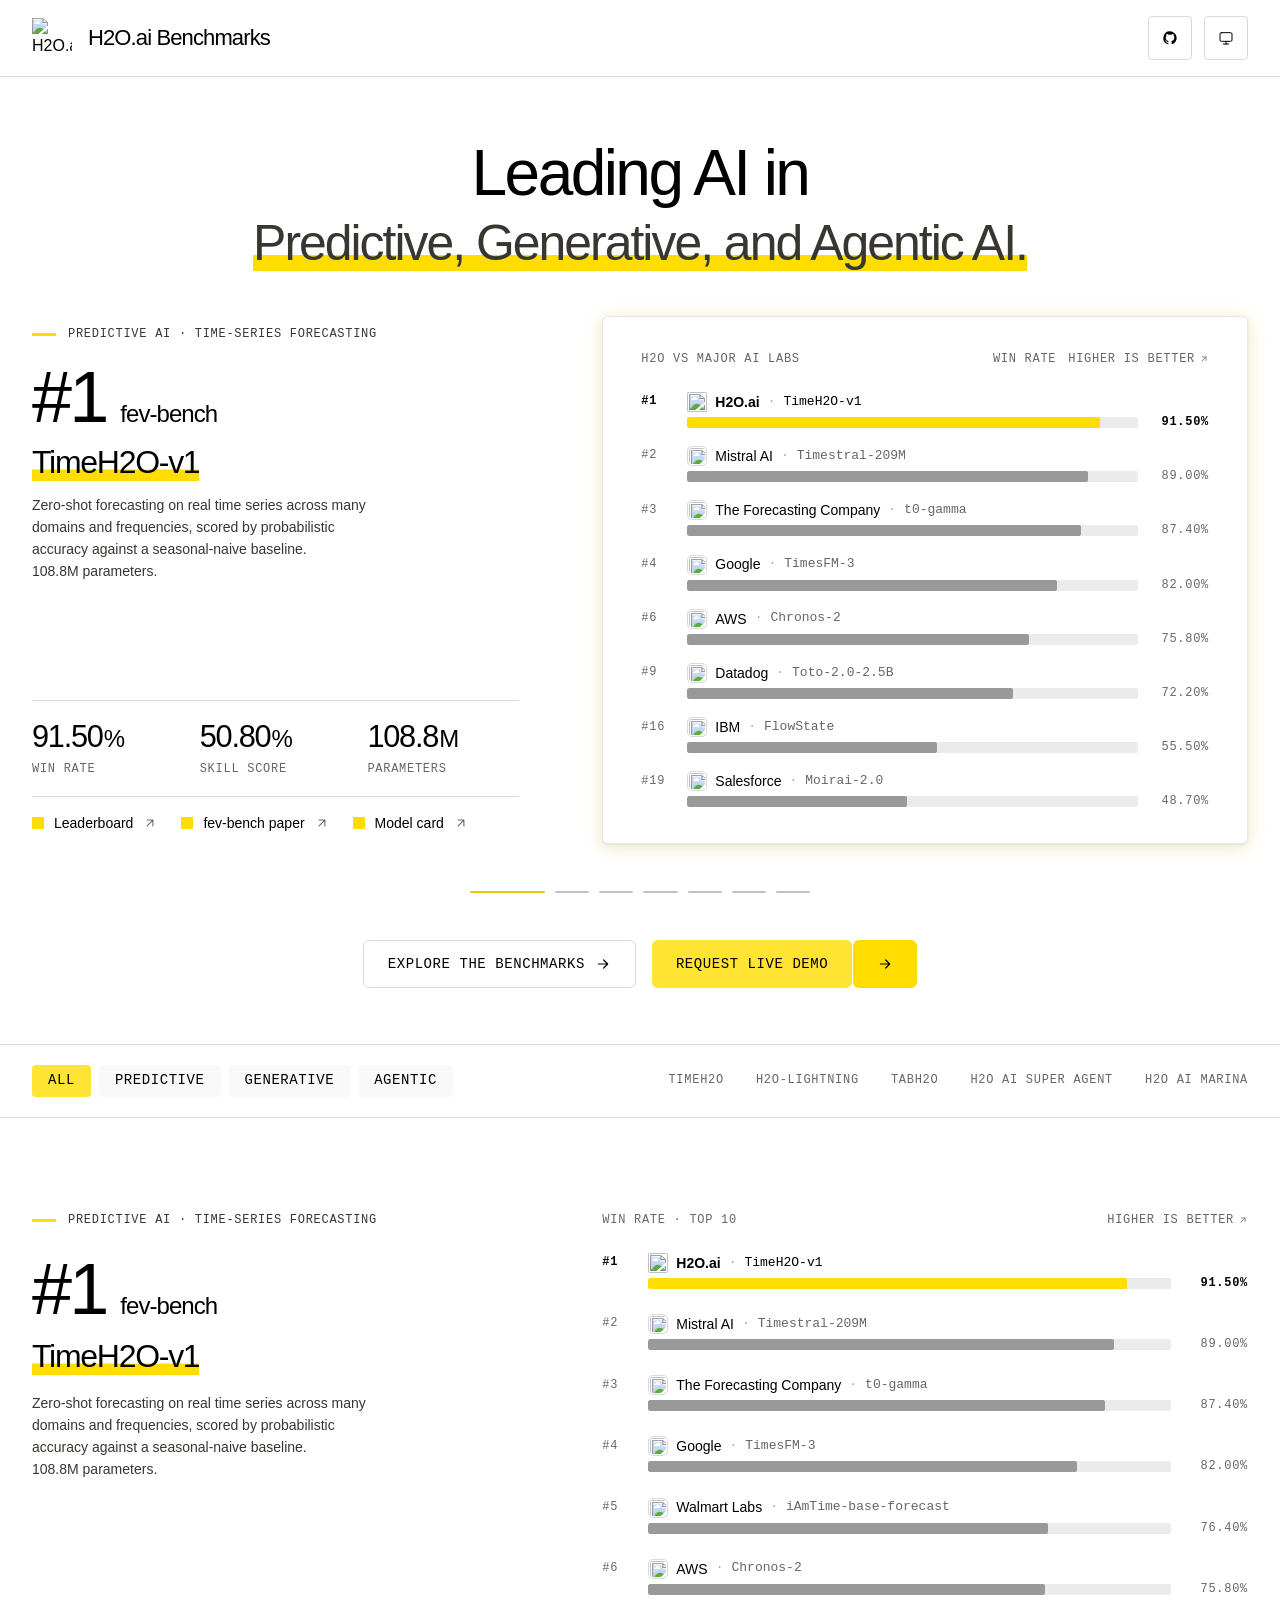
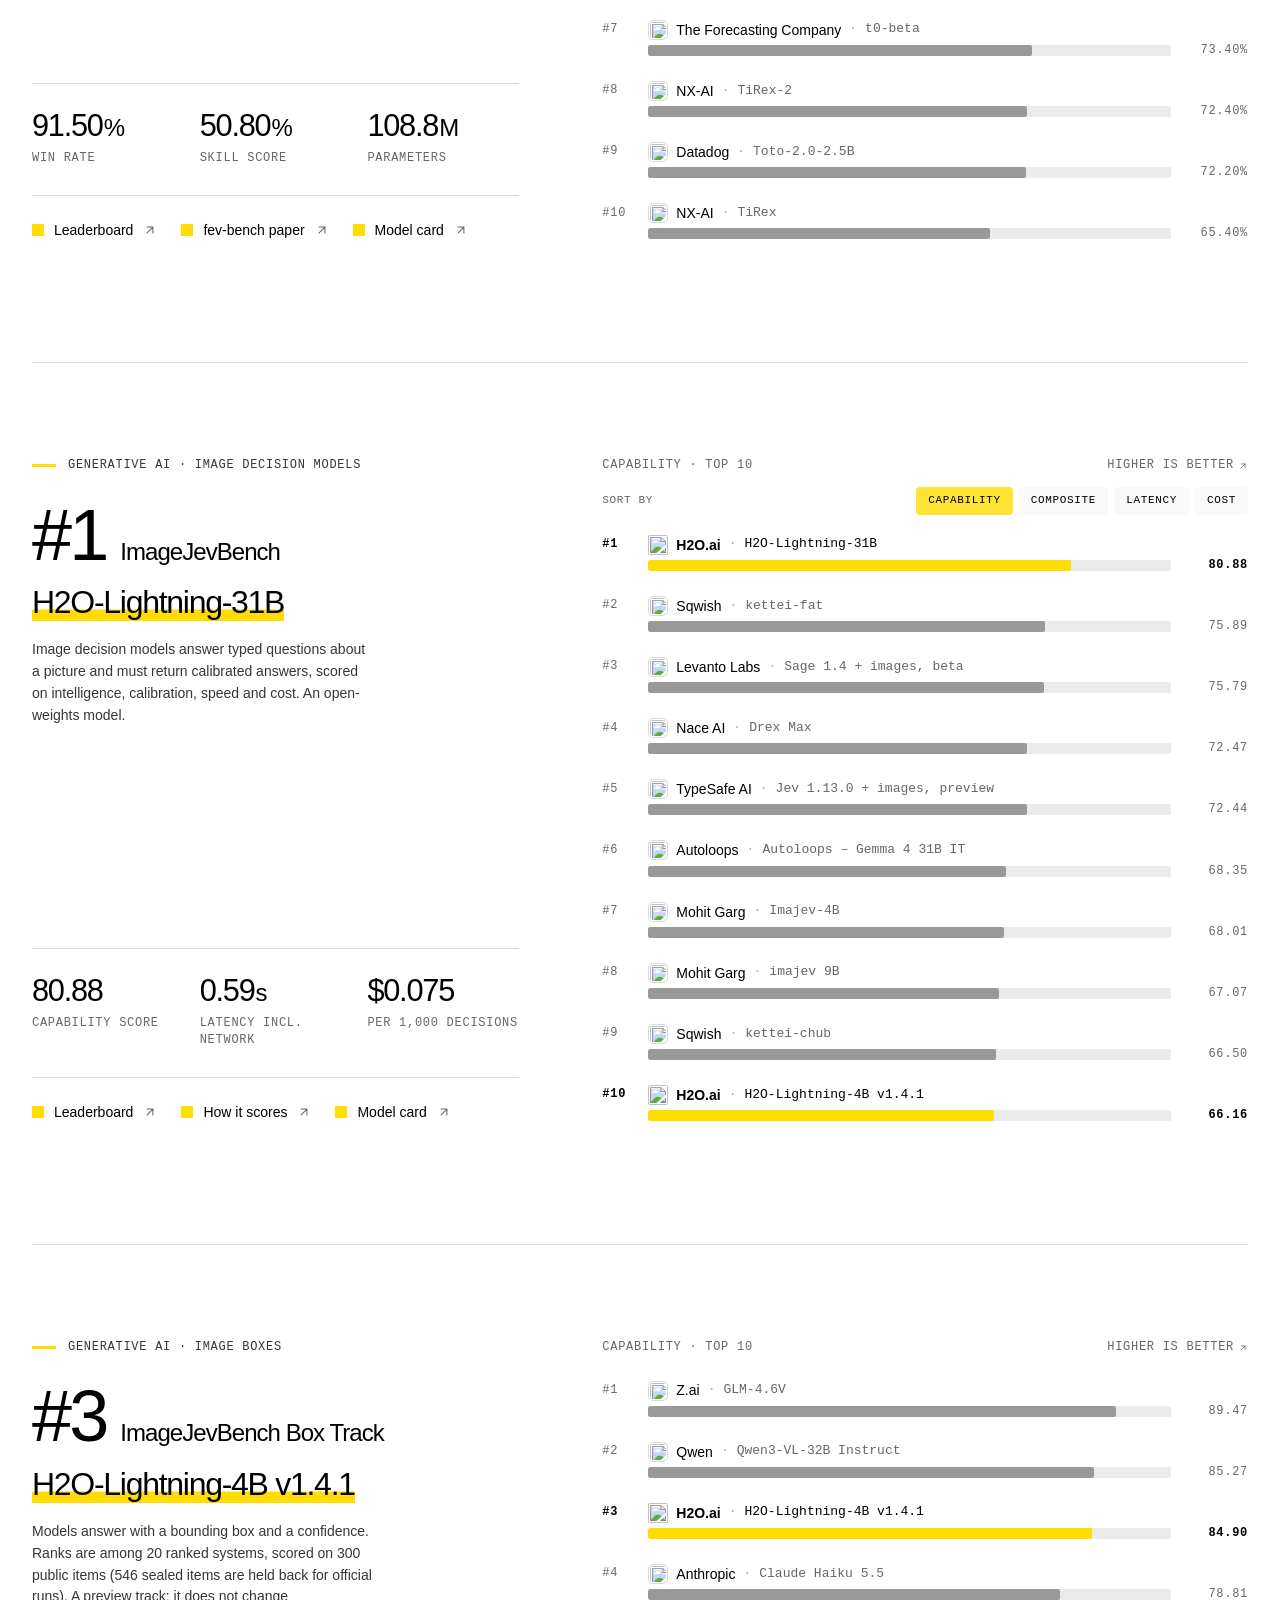
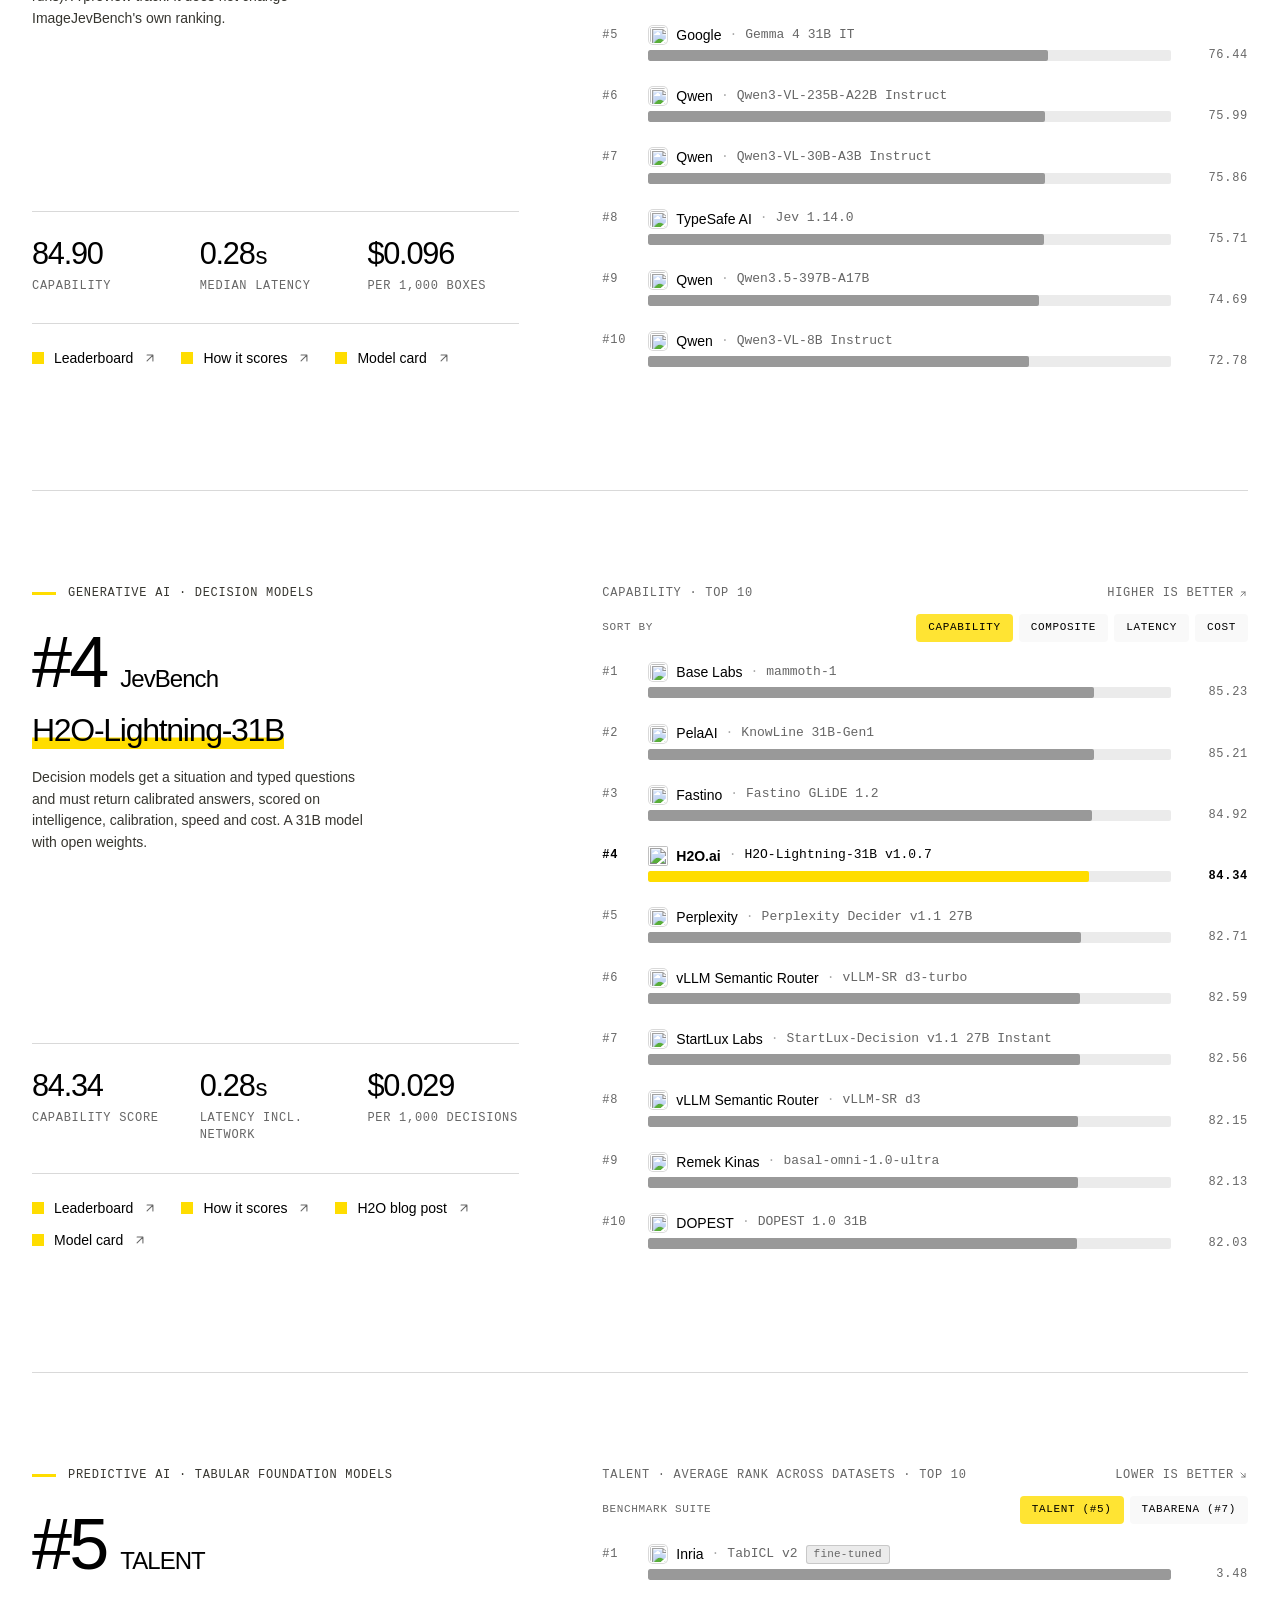
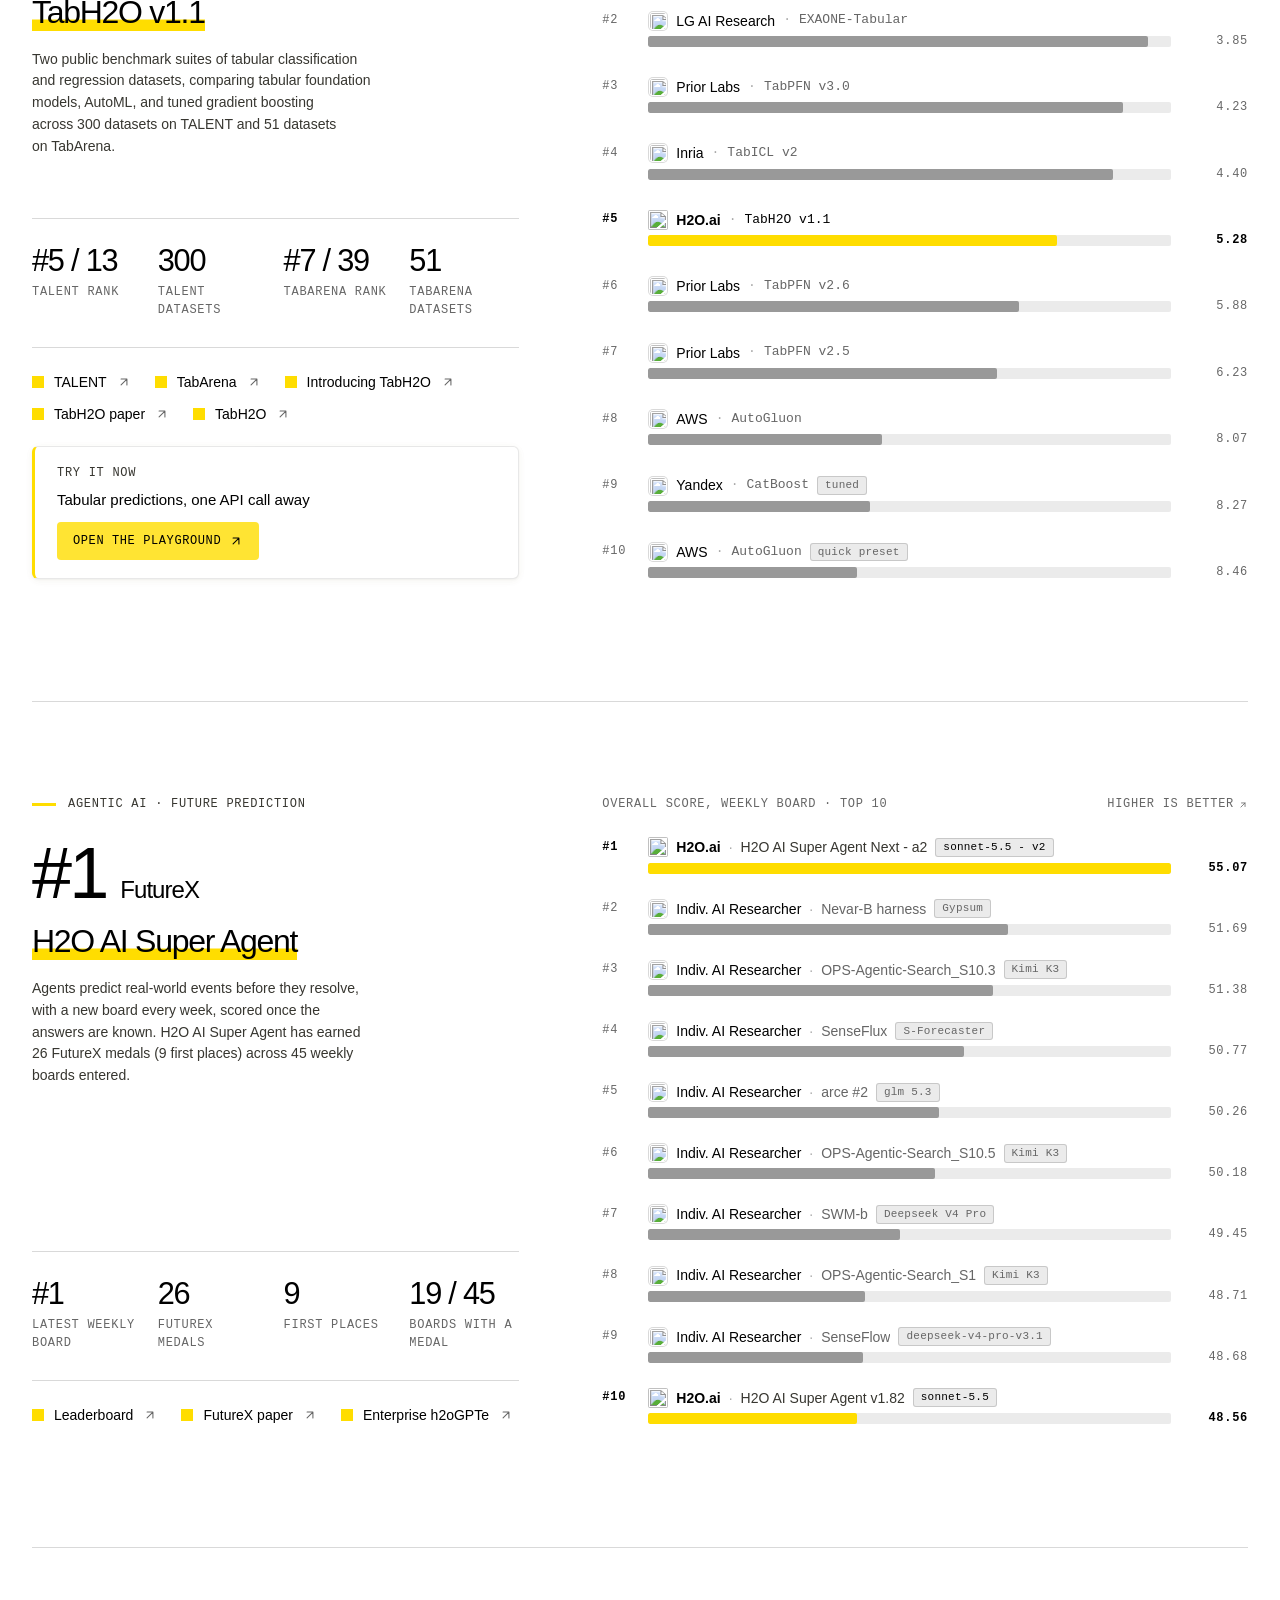
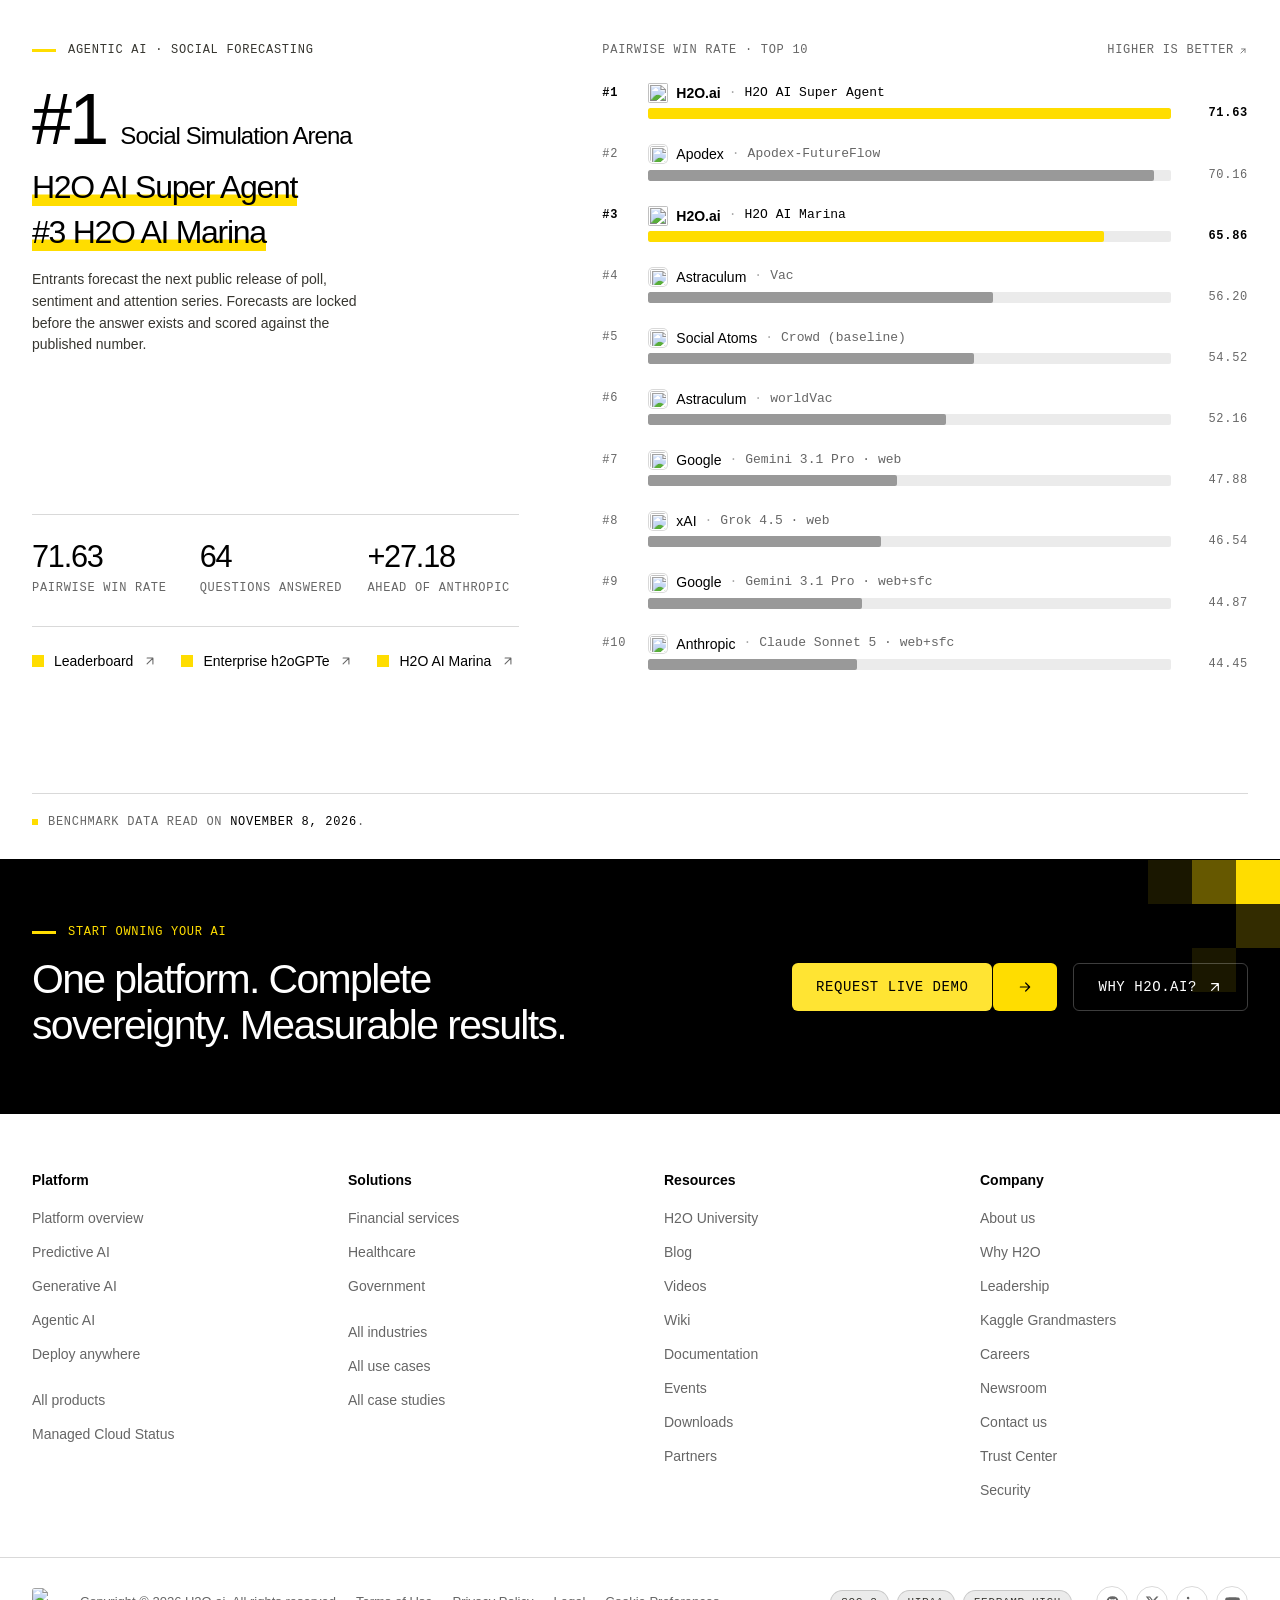
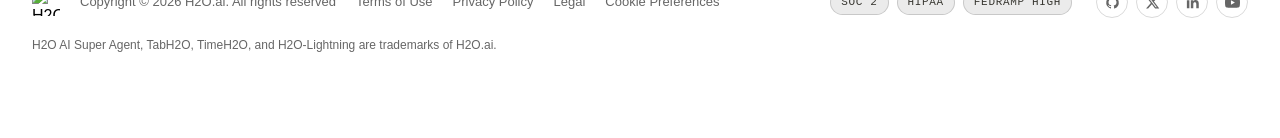
==== commit 6dfcb080: "2026-11-08 update" ====
--- a/site/index.html
+++ b/site/index.html
@@ -14,13 +14,31 @@
   wait_for_update: 500
 });
 </script>
-<!-- Google Tag Manager and the page_view event (GA4 config uses send_page_view: false), after Osano: the page adds Osano
-     after its first paint and dispatches this event, so Tag Manager comes after Osano and after the consent defaults -->
+<!-- Google Analytics 4 after Osano: the page adds Osano after its first paint and dispatches this event, so GA4 comes after
+     the consent defaults and after Osano. Google signals and ad personalisation are off: first-party cookies only. -->
 <script>
-window.addEventListener('h2o-benchmarks:osano-loaded', function () {
-(function(w,d,s,l,i){w[l]=w[l]||[];w[l].push({'gtm.start':new Date().getTime(),event:'gtm.js'});var f=d.getElementsByTagName(s)[0],j=d.createElement(s),dl=l!='dataLayer'?'&l='+l:'';j.async=true;j.src='https://www.googletagmanager.com/gtm.js?id='+i+dl;f.parentNode.insertBefore(j,f);})(window,document,'script','dataLayer','GTM-K3XHT8');
-window.dataLayer = window.dataLayer || []; dataLayer.push({ event: 'page_view', page_path: location.pathname, page_location: location.href, page_title: document.title });
-}, { once: true });
+(function () {
+  var ID = 'G-7C4SBBBJ5L';
+  window.addEventListener('h2o-benchmarks:osano-loaded', function () {
+    var script = document.createElement('script');
+    script.async = true;
+    script.src = 'https://www.googletagmanager.com/gtag/js?id=' + ID;
+    document.head.appendChild(script);
+    gtag('js', new Date());
+    gtag('config', ID, { allow_google_signals: false, allow_ad_personalization_signals: false });
+  }, { once: true });
+  // The company's event names: a link to h2o.ai/demo, a link to github.com. Queued until GA4 has loaded.
+  document.addEventListener('click', function (event) {
+    var link = event.target && event.target.closest ? event.target.closest('a[href]') : null;
+    if (!link) return;
+    var url;
+    try { url = new URL(link.href, location.href); } catch (error) { return; }
+    var host = url.hostname.replace(/^www\./, '');
+    var name = host === 'h2o.ai' && url.pathname.indexOf('/demo') === 0 ? 'request_demo_click'
+      : host === 'github.com' ? 'github_click' : '';
+    if (name) gtag('event', name, { link_url: url.href, transport_type: 'beacon' });
+  });
+})();
 </script><meta name="viewport" content="width=device-width, initial-scale=1.0"><script>
       // Apply the saved color theme before first paint; see src/hooks/useThemePreference.ts.
       try {
@@ -28,8 +46,5 @@
         if (savedTheme === "dark" || savedTheme === "light")
           document.documentElement.dataset.theme = savedTheme
       } catch (error) {}
-    </script><style>@font-face{font-family:Inter-4aaa908990df19ce;src:url("/benchmarks/_astro/fonts/1e49bd114953732c.woff2") format("woff2");font-display:swap;unicode-range:U+0100-02BA,U+02BD-02C5,U+02C7-02CC,U+02CE-02D7,U+02DD-02FF,U+0304,U+0308,U+0329,U+1D00-1DBF,U+1E00-1E9F,U+1EF2-1EFF,U+2020,U+20A0-20AB,U+20AD-20C4,U+2113,U+2C60-2C7F,U+A720-A7FF;font-weight:400;font-style:normal;}@font-face{font-family:Inter-4aaa908990df19ce;src:url("/benchmarks/_astro/fonts/e868cdf4720e9ea5.woff2") format("woff2");font-display:swap;unicode-range:U+0000-00FF,U+0131,U+0152-0153,U+02BB-02BC,U+02C6,U+02DA,U+02DC,U+0304,U+0308,U+0329,U+2000-206F,U+20AC,U+2122,U+2191,U+2193,U+2212,U+2215,U+FEFF,U+FFFD;font-weight:400;font-style:normal;}@font-face{font-family:Inter-4aaa908990df19ce;src:url("/benchmarks/_astro/fonts/1e49bd114953732c.woff2") format("woff2");font-display:swap;unicode-range:U+0100-02BA,U+02BD-02C5,U+02C7-02CC,U+02CE-02D7,U+02DD-02FF,U+0304,U+0308,U+0329,U+1D00-1DBF,U+1E00-1E9F,U+1EF2-1EFF,U+2020,U+20A0-20AB,U+20AD-20C4,U+2113,U+2C60-2C7F,U+A720-A7FF;font-weight:500;font-style:normal;}@font-face{font-family:Inter-4aaa908990df19ce;src:url("/benchmarks/_astro/fonts/e868cdf4720e9ea5.woff2") format("woff2");font-display:swap;unicode-range:U+0000-00FF,U+0131,U+0152-0153,U+02BB-02BC,U+02C6,U+02DA,U+02DC,U+0304,U+0308,U+0329,U+2000-206F,U+20AC,U+2122,U+2191,U+2193,U+2212,U+2215,U+FEFF,U+FFFD;font-weight:500;font-style:normal;}@font-face{font-family:Inter-4aaa908990df19ce;src:url("/benchmarks/_astro/fonts/1e49bd114953732c.woff2") format("woff2");font-display:swap;unicode-range:U+0100-02BA,U+02BD-02C5,U+02C7-02CC,U+02CE-02D7,U+02DD-02FF,U+0304,U+0308,U+0329,U+1D00-1DBF,U+1E00-1E9F,U+1EF2-1EFF,U+2020,U+20A0-20AB,U+20AD-20C4,U+2113,U+2C60-2C7F,U+A720-A7FF;font-weight:600;font-style:normal;}@font-face{font-family:Inter-4aaa908990df19ce;src:url("/benchmarks/_astro/fonts/e868cdf4720e9ea5.woff2") format("woff2");font-display:swap;unicode-range:U+0000-00FF,U+0131,U+0152-0153,U+02BB-02BC,U+02C6,U+02DA,U+02DC,U+0304,U+0308,U+0329,U+2000-206F,U+20AC,U+2122,U+2191,U+2193,U+2212,U+2215,U+FEFF,U+FFFD;font-weight:600;font-style:normal;}@font-face{font-family:Inter-4aaa908990df19ce;src:url("/benchmarks/_astro/fonts/1e49bd114953732c.woff2") format("woff2");font-display:swap;unicode-range:U+0100-02BA,U+02BD-02C5,U+02C7-02CC,U+02CE-02D7,U+02DD-02FF,U+0304,U+0308,U+0329,U+1D00-1DBF,U+1E00-1E9F,U+1EF2-1EFF,U+2020,U+20A0-20AB,U+20AD-20C4,U+2113,U+2C60-2C7F,U+A720-A7FF;font-weight:700;font-style:normal;}@font-face{font-family:Inter-4aaa908990df19ce;src:url("/benchmarks/_astro/fonts/e868cdf4720e9ea5.woff2") format("woff2");font-display:swap;unicode-range:U+0000-00FF,U+0131,U+0152-0153,U+02BB-02BC,U+02C6,U+02DA,U+02DC,U+0304,U+0308,U+0329,U+2000-206F,U+20AC,U+2122,U+2191,U+2193,U+2212,U+2215,U+FEFF,U+FFFD;font-weight:700;font-style:normal;}@font-face{font-family:"Inter-4aaa908990df19ce fallback: Arial";src:local("Arial");font-display:swap;font-weight:400;font-style:normal;size-adjust:134.2826%;ascent-override:72.1426%;descent-override:17.9629%;line-gap-override:0%;}@font-face{font-family:"Inter-4aaa908990df19ce fallback: Arial";src:local("Arial");font-display:swap;font-weight:400;font-style:normal;size-adjust:134.2826%;ascent-override:72.1426%;descent-override:17.9629%;line-gap-override:0%;}@font-face{font-family:"Inter-4aaa908990df19ce fallback: Arial";src:local("Arial");font-display:swap;font-weight:500;font-style:normal;size-adjust:134.2826%;ascent-override:72.1426%;descent-override:17.9629%;line-gap-override:0%;}@font-face{font-family:"Inter-4aaa908990df19ce fallback: Arial";src:local("Arial");font-display:swap;font-weight:500;font-style:normal;size-adjust:134.2826%;ascent-override:72.1426%;descent-override:17.9629%;line-gap-override:0%;}@font-face{font-family:"Inter-4aaa908990df19ce fallback: Arial";src:local("Arial");font-display:swap;font-weight:600;font-style:normal;size-adjust:134.2826%;ascent-override:72.1426%;descent-override:17.9629%;line-gap-override:0%;}@font-face{font-family:"Inter-4aaa908990df19ce fallback: Arial";src:local("Arial");font-display:swap;font-weight:600;font-style:normal;size-adjust:134.2826%;ascent-override:72.1426%;descent-override:17.9629%;line-gap-override:0%;}@font-face{font-family:"Inter-4aaa908990df19ce fallback: Arial Bold";src:local("Arial Bold");font-display:swap;font-weight:700;font-style:normal;size-adjust:124.7202%;ascent-override:77.6738%;descent-override:19.3402%;line-gap-override:0%;}@font-face{font-family:"Inter-4aaa908990df19ce fallback: Arial Bold";src:local("Arial Bold");font-display:swap;font-weight:700;font-style:normal;size-adjust:124.7202%;ascent-override:77.6738%;descent-override:19.3402%;line-gap-override:0%;}:root{--font-inter:Inter-4aaa908990df19ce,"Inter-4aaa908990df19ce fallback: Arial","Inter-4aaa908990df19ce fallback: Arial Bold",Arial,sans-serif;}</style><link rel="preload" href="/benchmarks/_astro/fonts/e868cdf4720e9ea5.woff2" as="font" type="font/woff2" crossorigin><style>@font-face{font-family:"DM Sans-711815f8074a5576";src:url("/benchmarks/_astro/fonts/c02d5791c0754eb9.woff2") format("woff2");font-display:swap;unicode-range:U+0100-02BA,U+02BD-02C5,U+02C7-02CC,U+02CE-02D7,U+02DD-02FF,U+0304,U+0308,U+0329,U+1D00-1DBF,U+1E00-1E9F,U+1EF2-1EFF,U+2020,U+20A0-20AB,U+20AD-20C4,U+2113,U+2C60-2C7F,U+A720-A7FF;font-weight:400 700;font-style:normal;}@font-face{font-family:"DM Sans-711815f8074a5576";src:url("/benchmarks/_astro/fonts/883140ea939798e2.woff2") format("woff2");font-display:swap;unicode-range:U+0000-00FF,U+0131,U+0152-0153,U+02BB-02BC,U+02C6,U+02DA,U+02DC,U+0304,U+0308,U+0329,U+2000-206F,U+20AC,U+2122,U+2191,U+2193,U+2212,U+2215,U+FEFF,U+FFFD;font-weight:400 700;font-style:normal;}@font-face{font-family:"DM Sans-711815f8074a5576 fallback: Arial";src:local("Arial");font-display:swap;font-weight:400 700;font-style:normal;size-adjust:114.8495%;ascent-override:86.3739%;descent-override:26.9918%;line-gap-override:0%;}@font-face{font-family:"DM Sans-711815f8074a5576 fallback: Arial";src:local("Arial");font-display:swap;font-weight:400 700;font-style:normal;size-adjust:114.8495%;ascent-override:86.3739%;descent-override:26.9918%;line-gap-override:0%;}:root{--font-dm-sans:"DM Sans-711815f8074a5576","DM Sans-711815f8074a5576 fallback: Arial",Arial,sans-serif;}</style><link rel="preload" href="/benchmarks/_astro/fonts/883140ea939798e2.woff2" as="font" type="font/woff2" crossorigin><style>@font-face{font-family:"DM Mono-7f912afb8e5fe45d";src:url("/benchmarks/_astro/fonts/92e4fd2cc7c5fac8.woff2") format("woff2");font-display:swap;unicode-range:U+0100-02BA,U+02BD-02C5,U+02C7-02CC,U+02CE-02D7,U+02DD-02FF,U+0304,U+0308,U+0329,U+1D00-1DBF,U+1E00-1E9F,U+1EF2-1EFF,U+2020,U+20A0-20AB,U+20AD-20C4,U+2113,U+2C60-2C7F,U+A720-A7FF;font-weight:400;font-style:normal;}@font-face{font-family:"DM Mono-7f912afb8e5fe45d";src:url("/benchmarks/_astro/fonts/29eb36ed7b476a63.woff2") format("woff2");font-display:swap;unicode-range:U+0000-00FF,U+0131,U+0152-0153,U+02BB-02BC,U+02C6,U+02DA,U+02DC,U+0304,U+0308,U+0329,U+2000-206F,U+20AC,U+2122,U+2191,U+2193,U+2212,U+2215,U+FEFF,U+FFFD;font-weight:400;font-style:normal;}@font-face{font-family:"DM Mono-7f912afb8e5fe45d";src:url("/benchmarks/_astro/fonts/64ce27dafebe0e3a.woff2") format("woff2");font-display:swap;unicode-range:U+0100-02BA,U+02BD-02C5,U+02C7-02CC,U+02CE-02D7,U+02DD-02FF,U+0304,U+0308,U+0329,U+1D00-1DBF,U+1E00-1E9F,U+1EF2-1EFF,U+2020,U+20A0-20AB,U+20AD-20C4,U+2113,U+2C60-2C7F,U+A720-A7FF;font-weight:500;font-style:normal;}@font-face{font-family:"DM Mono-7f912afb8e5fe45d";src:url("/benchmarks/_astro/fonts/822b37d634d5fceb.woff2") format("woff2");font-display:swap;unicode-range:U+0000-00FF,U+0131,U+0152-0153,U+02BB-02BC,U+02C6,U+02DA,U+02DC,U+0304,U+0308,U+0329,U+2000-206F,U+20AC,U+2122,U+2191,U+2193,U+2212,U+2215,U+FEFF,U+FFFD;font-weight:500;font-style:normal;}@font-face{font-family:"DM Mono-7f912afb8e5fe45d fallback: Courier New";src:local("Courier New");font-display:swap;font-weight:400;font-style:normal;size-adjust:99.9837%;ascent-override:99.2161%;descent-override:31.005%;}@font-face{font-family:"DM Mono-7f912afb8e5fe45d fallback: Courier New";src:local("Courier New");font-display:swap;font-weight:400;font-style:normal;size-adjust:99.9837%;ascent-override:99.2161%;descent-override:31.005%;}@font-face{font-family:"DM Mono-7f912afb8e5fe45d fallback: Courier New";src:local("Courier New");font-display:swap;font-weight:500;font-style:normal;size-adjust:99.9837%;ascent-override:99.2161%;descent-override:31.005%;}@font-face{font-family:"DM Mono-7f912afb8e5fe45d fallback: Courier New";src:local("Courier New");font-display:swap;font-weight:500;font-style:normal;size-adjust:99.9837%;ascent-override:99.2161%;descent-override:31.005%;}:root{--font-dm-mono:"DM Mono-7f912afb8e5fe45d","DM Mono-7f912afb8e5fe45d fallback: Courier New",ui-monospace,SFMono-Regular,Menlo,Consolas,monospace;}</style><link rel="preload" href="/benchmarks/_astro/fonts/29eb36ed7b476a63.woff2" as="font" type="font/woff2" crossorigin><link rel="preload" href="/benchmarks/_astro/fonts/822b37d634d5fceb.woff2" as="font" type="font/woff2" crossorigin><link rel="icon" type="image/svg+xml" href="/benchmarks/h2o-logo.svg"><script type="module" src="/benchmarks/_astro/Layout.astro_astro_type_script_index_0_lang.DmMR7HOd.js"></script><title>H2O.ai Benchmarks</title><meta name="description" content="Explore AI model benchmark results and discover top-performing models with a clean, easy-to-scan overview for researchers and developers."><meta property="og:title" content="H2O.ai Benchmarks"><meta property="og:description" content="Explore AI model benchmark results and discover top-performing models with a clean, easy-to-scan overview for researchers and developers."><style>._base_1hpq0_8{height:48px;font-family:var(--font-mono);letter-spacing:.04em;text-transform:uppercase;white-space:nowrap;border-radius:6px;font-size:14px;font-weight:500;line-height:20px}._base_1hpq0_8 svg{width:16px;height:16px;transition:transform .2s var(--ease-brand)}._base_1hpq0_8:hover svg{transform:translate(2px)}.button[data-astro-cid-u6mbydr5]{color:var(--ink);transition:color .2s var(--ease-brand), background-color .2s var(--ease-brand), border-color .2s var(--ease-brand);justify-content:center;align-items:center;gap:10px;padding:0 24px;display:inline-flex}.primary[data-astro-cid-u6mbydr5]{background:var(--btn-yellow);color:#000}.primary[data-astro-cid-u6mbydr5]:hover{background:var(--yellow)}.ghost[data-astro-cid-u6mbydr5]{border:1px solid var(--btn-ghost-border);background:0 0}.ghost[data-astro-cid-u6mbydr5]:hover{background:var(--raised);border-color:var(--raised)}.small[data-astro-cid-u6mbydr5]{letter-spacing:.05em;border-radius:4px;flex-shrink:0;gap:8px;height:38px;padding:0 16px;font-size:12px}.small[data-astro-cid-u6mbydr5] svg[data-astro-cid-u6mbydr5]{width:14px;height:14px}.small[data-astro-cid-u6mbydr5]:hover svg[data-astro-cid-u6mbydr5]{transform:translate(2px,-2px)}@media (width<=760px){.button[data-astro-cid-u6mbydr5]{border-radius:4px;gap:10px;height:44px;padding:0 20px;font-size:14px}.button[data-astro-cid-u6mbydr5] svg[data-astro-cid-u6mbydr5]{width:16px;height:16px}}.kicker[data-astro-cid-mrsh75co]{font-family:var(--font-mono);letter-spacing:.06em;text-transform:uppercase;color:var(--kicker-ink);align-items:center;gap:12px;font-size:12px;font-weight:400;line-height:1.44;display:flex}.kicker[data-astro-cid-mrsh75co]:before{content:"";background:var(--yellow);flex-shrink:0;width:24px;height:3px}.summary[data-astro-cid-yoznzinb]{flex-direction:column;align-items:flex-start;padding:18px 0;display:flex}.ranking[data-astro-cid-yoznzinb]{align-items:baseline;gap:14px;margin-top:24px;display:flex}.rank[data-astro-cid-yoznzinb],.model[data-astro-cid-yoznzinb],.stats[data-astro-cid-yoznzinb] dd[data-astro-cid-yoznzinb]{font-family:var(--font-heading);font-variation-settings:"opsz" 14;letter-spacing:-.04em;font-weight:500}.rank[data-astro-cid-yoznzinb]{color:var(--accent);flex-shrink:0;font-size:72px;line-height:1.02}.summary[data-astro-cid-yoznzinb] h2[data-astro-cid-yoznzinb]{letter-spacing:-.04em;color:var(--ink);font-size:24px;font-weight:500;line-height:1.24}.model[data-astro-cid-yoznzinb]{color:var(--accent);box-shadow:inset 0 -.36em 0 var(--text-highlight);margin-top:12px;font-size:32px;line-height:1.16}.model[data-astro-cid-yoznzinb]+.model[data-astro-cid-yoznzinb]{margin-top:8px}.description[data-astro-cid-yoznzinb]{max-width:44ch;color:var(--body);text-wrap:pretty;margin-top:18px;margin-bottom:28px;font-size:14px;line-height:1.56}.stats[data-astro-cid-yoznzinb]{border-top:1px solid var(--line);grid-template-columns:repeat(3,minmax(0,1fr));gap:16px;width:100%;margin-top:auto;padding-top:24px;display:grid}.statsFourUp[data-astro-cid-yoznzinb]{grid-template-columns:repeat(4,minmax(0,1fr))}.stats[data-astro-cid-yoznzinb]>div[data-astro-cid-yoznzinb]{flex-direction:column;gap:6px;display:flex}.stats[data-astro-cid-yoznzinb] dt[data-astro-cid-yoznzinb],.playgroundEyebrow[data-astro-cid-yoznzinb]{font-family:var(--font-mono);letter-spacing:.06em;text-transform:uppercase;font-size:12px;font-weight:400;line-height:1.44}.stats[data-astro-cid-yoznzinb] dt[data-astro-cid-yoznzinb]{color:var(--muted)}.stats[data-astro-cid-yoznzinb] dd[data-astro-cid-yoznzinb]{font-variant-numeric:tabular-nums;color:var(--ink);white-space:nowrap;order:-1;font-size:clamp(24px,2.4vw,32px);line-height:1.16}.stats[data-astro-cid-yoznzinb] dd[data-astro-cid-yoznzinb]>span[data-astro-cid-yoznzinb]{margin-left:1px;font-size:.78em}.resources[data-astro-cid-yoznzinb]{border-top:1px solid var(--line);flex-wrap:wrap;gap:12px 24px;width:100%;margin-top:28px;padding-top:24px;display:flex}.resources[data-astro-cid-yoznzinb] a[data-astro-cid-yoznzinb]{color:var(--ink);white-space:nowrap;align-items:center;gap:10px;font-size:14px;font-weight:500;line-height:1.44;display:inline-flex}.resources[data-astro-cid-yoznzinb] a[data-astro-cid-yoznzinb]:hover{text-underline-offset:3px;text-decoration:underline}.linkSquare[data-astro-cid-yoznzinb]{background:var(--yellow);width:12px;height:12px;transition:background-color .2s var(--ease-brand);flex-shrink:0}.resources[data-astro-cid-yoznzinb] a[data-astro-cid-yoznzinb]:hover .linkSquare[data-astro-cid-yoznzinb]{background:var(--btn-yellow)}.resources[data-astro-cid-yoznzinb] svg[data-astro-cid-yoznzinb]{width:14px;height:14px;color:var(--muted);transition:transform .2s var(--ease-brand), color .2s var(--ease-brand)}.resources[data-astro-cid-yoznzinb] a[data-astro-cid-yoznzinb]:hover svg[data-astro-cid-yoznzinb]{color:var(--ink);transform:translate(2px,-2px)}.compact[data-astro-cid-yoznzinb]{padding:10px 0}.compact[data-astro-cid-yoznzinb] .ranking[data-astro-cid-yoznzinb]{margin-top:18px}.compact[data-astro-cid-yoznzinb] .model[data-astro-cid-yoznzinb]{margin-top:10px}.compact[data-astro-cid-yoznzinb] .model[data-astro-cid-yoznzinb]+.model[data-astro-cid-yoznzinb]{margin-top:6px}.compact[data-astro-cid-yoznzinb] .description[data-astro-cid-yoznzinb]{margin-top:14px;margin-bottom:0}.compact[data-astro-cid-yoznzinb] .stats[data-astro-cid-yoznzinb]{padding-top:18px}.compact[data-astro-cid-yoznzinb] .resources[data-astro-cid-yoznzinb]{margin-top:18px;padding-top:16px}.withPlayground[data-astro-cid-yoznzinb] .description[data-astro-cid-yoznzinb]{margin-bottom:60px}.playgroundCard[data-astro-cid-yoznzinb]{background:var(--chart-surface);border:1px solid var(--chart-border);border-left:3px solid var(--yellow);width:100%;box-shadow:var(--tile-shadow);transition:box-shadow .24s var(--ease-brand);border-radius:6px;flex-direction:column;align-items:flex-start;gap:12px;margin-top:22px;padding:18px 22px;display:flex}.playgroundCard[data-astro-cid-yoznzinb]:hover{box-shadow:var(--tile-shadow-hover)}.playgroundText[data-astro-cid-yoznzinb]{flex-direction:column;gap:6px;width:100%;display:flex}.playgroundEyebrow[data-astro-cid-yoznzinb]{color:var(--kicker-ink)}.playgroundCopy[data-astro-cid-yoznzinb]{color:var(--ink);text-wrap:pretty;font-size:15px;font-weight:500;line-height:1.44}@media (width<=1000px){.summary[data-astro-cid-yoznzinb]:not(.compact){padding:12px 0 18px}}@media (width<=760px){.summary[data-astro-cid-yoznzinb]:not(.compact){padding:0}.rank[data-astro-cid-yoznzinb]{font-size:56px}.stats[data-astro-cid-yoznzinb] dd[data-astro-cid-yoznzinb]{font-size:24px}}@media (width<=480px){.statsFourUp[data-astro-cid-yoznzinb]{grid-template-columns:repeat(2,minmax(0,1fr))}}._cards_uhlfb_1{grid-template-rows:repeat(2,minmax(0,1fr));grid-template-columns:repeat(4,minmax(0,1fr));gap:18px;width:100%;height:100%;display:grid}._card_uhlfb_1{background:var(--chart-surface);border:1px solid var(--chart-border);min-width:0;box-shadow:var(--tile-shadow);transition:box-shadow .24s var(--ease-brand), transform .24s var(--ease-brand);border-radius:6px;flex-direction:column;align-items:flex-start;padding:22px 24px;display:flex}._card_uhlfb_1:hover{box-shadow:var(--tile-shadow-hover);transform:translateY(-2px)}._category_uhlfb_25{font-family:var(--font-mono);letter-spacing:.06em;text-transform:uppercase;color:var(--kicker-ink);align-items:center;gap:8px;font-size:12px;font-weight:400;line-height:1.44;display:inline-flex}._category_uhlfb_25:before{content:"";background:var(--yellow);width:16px;height:2px}._rank_uhlfb_43,._model_uhlfb_44{font-family:var(--font-heading);font-variation-settings:"opsz" 14;letter-spacing:-.04em;color:var(--accent);font-weight:500}._rank_uhlfb_43{font-variant-numeric:tabular-nums;margin-block:auto;padding:8px 0;font-size:clamp(40px,3.2vw,56px);line-height:1.04}._footer_uhlfb_58{border-top:1px solid var(--line);flex-direction:column;align-self:stretch;gap:4px;padding-top:12px;display:flex}._name_uhlfb_66,._model_uhlfb_44{white-space:nowrap;text-overflow:ellipsis;max-width:100%;overflow:hidden}._name_uhlfb_66{color:var(--muted);font-size:14px;line-height:1.44}._model_uhlfb_44{box-shadow:inset 0 -.36em 0 var(--text-highlight);align-self:flex-start;font-size:22px;line-height:1.32}@media (width<=760px){._cards_uhlfb_1{grid-template-rows:auto;grid-template-columns:repeat(2,minmax(0,1fr));gap:12px;height:auto}._card_uhlfb_1{padding:16px}._rank_uhlfb_43{padding:14px 0}._model_uhlfb_44{font-size:18px}}._pill_1tadp_1{background:var(--raised);height:32px;color:var(--ink);font-family:var(--font-mono);letter-spacing:.04em;text-transform:uppercase;white-space:nowrap;transition:background-color .2s var(--ease-brand), color .2s var(--ease-brand);border:0;border-radius:4px;justify-content:center;align-items:center;padding:0 16px;font-size:14px;font-weight:500;line-height:1.44;display:inline-flex}._pill_1tadp_1:hover:not([aria-pressed=true]){background:var(--chip-hover)}._pill_1tadp_1[aria-pressed=true]{background:var(--btn-yellow);color:#000}._small_1tadp_27{letter-spacing:.06em;height:28px;padding:0 12px;font-size:11px}._card_1cgec_1,._plain_1cgec_2{flex-direction:column;display:flex}._card_1cgec_1{background:var(--chart-surface);border:1px solid var(--chart-border);box-shadow:var(--chart-shadow);transition:box-shadow .28s var(--ease-brand), border-color .28s var(--ease-brand), transform .28s var(--ease-brand);border-radius:6px;padding:34px 38px}._card_1cgec_1:hover{box-shadow:var(--chart-shadow-hover);transform:translateY(-2px)}._plain_1cgec_2{padding:18px 0}._linked_1cgec_26{cursor:pointer}._linked_1cgec_26:focus-within{outline:4px solid var(--focus-ring,#ffffff30);outline-offset:0px}._chartHeading_1cgec_35{font-family:var(--font-mono);letter-spacing:.06em;text-transform:uppercase;color:var(--muted);flex-direction:column;gap:12px;margin-bottom:24px;font-size:12px;font-weight:500;line-height:1.44;display:flex}._chartHeadingWithControls_1cgec_48{margin-bottom:20px}._chartHeadingTop_1cgec_51{flex-wrap:wrap;justify-content:space-between;align-items:center;gap:8px;display:flex}._chartMetric_1cgec_58{align-items:center;gap:12px;margin-left:auto;display:flex}._chartSortBar_1cgec_64{flex-wrap:wrap;justify-content:space-between;align-items:center;gap:10px 16px;display:flex}._chartSortPills_1cgec_71{flex-wrap:wrap;align-items:center;gap:6px;display:inline-flex}._chartScale_1cgec_79,._chartSortLabel_1cgec_80,._rowRank_1cgec_81,._barValue_1cgec_82{font-family:var(--font-mono);letter-spacing:.06em;text-transform:uppercase;font-size:12px;font-weight:400;line-height:1.44}._chartSortLabel_1cgec_80{font-size:11px}._chartScale_1cgec_79{white-space:nowrap;align-items:center;gap:4px;display:flex}._chartScale_1cgec_79 svg{width:10px;height:10px;transform:rotate(-45deg)}._chartScaleLower_1cgec_104 svg{transform:rotate(45deg)}._chartRows_1cgec_109{flex-direction:column;flex:1;justify-content:space-between;display:flex}._compact_1cgec_115{gap:12px}._comfortable_1cgec_118{gap:24px}._chartRow_1cgec_109{grid-template-columns:34px minmax(0,1fr);gap:4px 12px;display:grid}._rowRank_1cgec_81{color:var(--muted);grid-area:1/1;align-self:center}._chartModel_1cgec_133{grid-column:2;align-items:center;gap:8px;min-width:0;font-size:14px;font-weight:400;line-height:1.44;display:flex}._companyLogo_1cgec_143{background:var(--logo-plate);width:20px;height:20px;box-shadow:inset 0 0 0 1px var(--logo-plate-ring);object-fit:contain;border-radius:5px;flex:none;padding:2px}._chartCompany_1cgec_153{white-space:nowrap;flex:none;font-weight:500}._chartModelName_1cgec_158,._chartFramework_1cgec_159{text-overflow:ellipsis;white-space:nowrap;min-width:0;color:var(--muted);font-weight:400;overflow:hidden}._chartModelName_1cgec_158{font-family:var(--font-mono);font-size:13px}._chartModelName_1cgec_158:before,._chartFramework_1cgec_159:before{content:"·";color:var(--muted);opacity:.55;margin-right:8px}._chartBadge_1cgec_178{text-overflow:ellipsis;white-space:nowrap;max-width:100%;font-family:var(--font-mono);letter-spacing:.02em;background:var(--soft);border:1px solid var(--line);color:var(--muted);border-radius:3px;flex:none;padding:1px 7px;font-size:11px;font-weight:400;line-height:1.35;overflow:hidden}._barLine_1cgec_197{grid-column:2;align-items:center;gap:13px;display:flex}._barTrack_1cgec_203{background:var(--soft);border-radius:2px;flex:1;height:11px;overflow:hidden}._barFill_1cgec_210{background:var(--bar-other);transform-origin:0;height:100%;animation:_grow_1cgec_1 .6s var(--ease-brand);border-radius:2px}._barValue_1cgec_82{text-align:right;text-transform:none;width:58px;color:var(--muted);font-variant-numeric:tabular-nums;flex-shrink:0;line-height:13px}._plain_1cgec_2 ._barValue_1cgec_82{width:64px}._leading_1cgec_231 ._chartModel_1cgec_133,._leading_1cgec_231 ._chartCompany_1cgec_153{color:var(--ink);font-weight:600}._leading_1cgec_231 ._chartModelName_1cgec_158,._leading_1cgec_231 ._chartBadge_1cgec_178{color:var(--ink);font-weight:500}._leading_1cgec_231 ._chartFramework_1cgec_159{color:var(--body)}._leading_1cgec_231 ._chartBadge_1cgec_178{border-color:var(--btn-ghost-border)}._leading_1cgec_231 ._companyLogo_1cgec_143{box-shadow:none;background:0 0;border-radius:2px;padding:0}._leading_1cgec_231 ._rowRank_1cgec_81{color:var(--accent);font-weight:600}._leading_1cgec_231 ._barFill_1cgec_210{background:var(--yellow)}._leading_1cgec_231 ._barValue_1cgec_82{color:var(--ink);font-weight:600}@keyframes _grow_1cgec_1{0%{transform:scaleX(0)}to{transform:scaleX(1)}}@media (width<=1000px){._card_1cgec_1{padding:28px}}@media (width<=760px){._plain_1cgec_2{padding:0}._card_1cgec_1{padding:24px 20px}._card_1cgec_1 ._chartRows_1cgec_109{gap:17px}._chartHeading_1cgec_35{font-size:11px}}._showcase_ijim2_1{scroll-margin-top:24px}._slide_ijim2_4{grid-template-columns:var(--split-columns);gap:var(--split-gap);touch-action:pan-y pinch-zoom;align-items:stretch;height:528px;display:grid}._slide_ijim2_4:focus-visible{outline:2px solid var(--accent);outline-offset:6px;border-radius:6px}._overviewSlide_ijim2_17{display:block}._overviewCards_ijim2_20{width:100%;height:100%}._footer_ijim2_24{justify-content:center;align-items:center;padding-top:36px;display:flex}._markers_ijim2_30{align-items:center;gap:10px;width:100%;min-width:0;max-width:340px;display:flex}._marker_ijim2_30{min-width:0;min-height:24px;color:var(--muted);transition:flex-grow .35s var(--ease-brand);background:0 0;border:0;border-radius:4px;flex:1;justify-content:center;align-items:center;padding:10px 0;display:flex}._marker_ijim2_30[aria-current=true]{flex-grow:2.2}._marker_ijim2_30:focus,._marker_ijim2_30:focus-visible{outline:none}._progressTrack_ijim2_59{background:var(--marker-track);width:100%;height:2px;transition:background-color .2s var(--ease-brand), transform .2s var(--ease-brand);border-radius:999px;display:block;overflow:hidden}._marker_ijim2_30:hover ._progressTrack_ijim2_59,._marker_ijim2_30:focus-visible ._progressTrack_ijim2_59{background:var(--marker-track-hover);transform:scaleY(1.35)}._marker_ijim2_30[aria-current=true] ._progressTrack_ijim2_59{background:var(--marker-track-active)}._progressFill_ijim2_76{background:var(--progress-fill);transform-origin:0;height:100%;animation:_carouselProgress_ijim2_1 var(--carousel-duration) linear both;border-radius:999px;animation-play-state:paused;display:block}._progressFill_ijim2_76[data-running=true]{animation-play-state:running}._progressFill_ijim2_76[data-paused=true]{animation:none;transform:scaleX(1)}@keyframes _carouselReveal_ijim2_1{0%{opacity:0}to{opacity:1}}._reveal_ijim2_101{animation:_carouselReveal_ijim2_1 .4s var(--ease-brand)}@keyframes _carouselProgress_ijim2_1{0%{transform:scaleX(0)}to{transform:scaleX(1)}}@media (width<=1000px){._slide_ijim2_4{height:548px}._footer_ijim2_24{padding-top:30px}}@media (width<=760px){._slide_ijim2_4{grid-template-rows:max-content max-content;align-content:start;height:auto;min-height:760px}._footer_ijim2_24{padding-top:26px}._markers_ijim2_30{gap:8px;max-width:260px}}@media (width<=480px){._footer_ijim2_24{padding-top:22px}}.section[data-astro-cid-tnradstf]{padding:76px 0 104px;scroll-margin-top:164px}.section[data-astro-cid-tnradstf]+.section[data-astro-cid-tnradstf]{border-top:1px solid var(--line)}.layout[data-astro-cid-tnradstf]{grid-template-columns:var(--split-columns);gap:var(--split-gap);align-items:stretch;display:grid}@media (width<=760px){.section[data-astro-cid-tnradstf]{padding:48px 0 72px;scroll-margin-top:180px}}._subnav_zh0du_1{z-index:40;border-block:1px solid var(--line);background:var(--page);margin-inline:calc(50% - 50vw);position:sticky;top:76px}._inner_zh0du_9{max-width:var(--content-width);padding:20px var(--gutter);flex-wrap:wrap;justify-content:space-between;align-items:center;gap:20px 32px;margin:0 auto;display:flex}._filters_zh0du_19{flex-wrap:wrap;align-items:center;gap:8px;display:flex}._links_zh0du_25{flex-wrap:wrap;align-items:center;gap:12px 32px;margin:0 0 0 auto;padding:0;list-style:none;display:flex}._link_zh0du_25{font-family:var(--font-mono);letter-spacing:.06em;text-transform:uppercase;color:var(--muted);white-space:nowrap;transition:color .2s var(--ease-brand), border-color .2s var(--ease-brand), opacity .2s var(--ease-brand);border-bottom:2px solid #0000;align-items:center;gap:8px;padding:4px 0;font-size:12px;font-weight:400;line-height:1.44;display:inline-flex}._link_zh0du_25:hover{color:var(--ink);border-bottom-color:var(--line)}._link_zh0du_25._active_zh0du_54{color:var(--accent);border-bottom-color:var(--yellow);font-weight:500}._link_zh0du_25._active_zh0du_54:before{content:"";background:var(--yellow);flex-shrink:0;width:6px;height:6px}._link_zh0du_25._dimmed_zh0du_66{opacity:.35}@media (width<=760px){._subnav_zh0du_1{top:72px}._inner_zh0du_9{gap:14px;padding-block:14px}._filters_zh0du_19{display:none}._links_zh0du_25{gap:10px 18px;margin-left:0}}@media (width<=480px){._subnav_zh0du_1{top:68px}}.splitButton[data-astro-cid-zxntqrmb]{color:#000;align-items:stretch;gap:1px;display:inline-flex}.splitLabel[data-astro-cid-zxntqrmb],.splitArrow[data-astro-cid-zxntqrmb]{border-radius:inherit;transition:background-color .2s var(--ease-brand);justify-content:center;align-items:center;padding:0 24px;display:inline-flex}.splitLabel[data-astro-cid-zxntqrmb]{background:var(--btn-yellow)}.splitArrow[data-astro-cid-zxntqrmb],.splitButton[data-astro-cid-zxntqrmb]:hover .splitLabel[data-astro-cid-zxntqrmb]{background:var(--yellow)}.splitButton[data-astro-cid-zxntqrmb]:hover .splitArrow[data-astro-cid-zxntqrmb]{background:var(--yellow-700)}@media (width<=760px){.splitButton[data-astro-cid-zxntqrmb]{border-radius:4px;height:44px}.splitLabel[data-astro-cid-zxntqrmb]{padding:0 20px}.splitArrow[data-astro-cid-zxntqrmb]{padding:0 14px}}.note[data-astro-cid-hlh4mvrk]{border-top:1px solid var(--line);font-family:var(--font-mono);letter-spacing:.06em;text-transform:uppercase;color:var(--muted);align-items:center;gap:10px;padding:20px 0 28px;font-size:12px;font-weight:400;line-height:1.44;display:flex}.note[data-astro-cid-hlh4mvrk]:before{content:"";background:var(--yellow);flex-shrink:0;width:6px;height:6px}.note[data-astro-cid-hlh4mvrk] time[data-astro-cid-hlh4mvrk]{color:var(--ink)}.footer[data-astro-cid-tcz3g3y3]{background:var(--page);color:var(--ink)}.wrap[data-astro-cid-tcz3g3y3]{max-width:var(--content-width);padding-inline:var(--gutter);margin:0 auto}.ctaBand[data-astro-cid-tcz3g3y3]{border-block:1px solid var(--line);color:#fff;--ink:#fff;--kicker-ink:var(--yellow);--btn-ghost-border:#ffffff3d;--raised:#373630;--focus-ring:#ffffff30;background:#000;padding:64px 0;position:relative;overflow:hidden}.mosaic[data-astro-cid-tcz3g3y3]{pointer-events:none;grid-template-columns:repeat(3,44px);grid-auto-rows:44px;display:grid;position:absolute;top:0;right:0}.mosaicCell[data-astro-cid-tcz3g3y3]{background:var(--yellow)}.ctaInner[data-astro-cid-tcz3g3y3]{z-index:1;flex-wrap:wrap;justify-content:space-between;align-items:center;gap:32px 48px;display:flex;position:relative}.ctaCopy[data-astro-cid-tcz3g3y3]{flex-direction:column;flex:360px;align-items:flex-start;gap:16px;min-width:0;display:flex}.ctaHeading[data-astro-cid-tcz3g3y3]{letter-spacing:-.04em;max-width:24ch;color:var(--ink);text-wrap:balance;font-size:clamp(28px,3.2vw,44px);font-weight:500;line-height:1.12}.ctaActions[data-astro-cid-tcz3g3y3]{flex-wrap:wrap;flex-shrink:0;align-items:center;gap:16px;display:flex}.directory[data-astro-cid-tcz3g3y3]{grid-template-columns:repeat(4,minmax(0,1fr));gap:36px 48px;padding-block:56px;display:grid}.column[data-astro-cid-tcz3g3y3]{min-width:0}.columnTitle[data-astro-cid-tcz3g3y3]{font-family:var(--font-sans);font-variation-settings:normal;color:var(--ink);margin-bottom:16px;font-size:14px;font-weight:600;line-height:1.44}.columnList[data-astro-cid-tcz3g3y3]{flex-direction:column;gap:11px;list-style:none;display:flex}.spacedItem[data-astro-cid-tcz3g3y3]{margin-top:12px}.mutedLink[data-astro-cid-tcz3g3y3]{color:var(--muted);transition:color .2s var(--ease-brand);align-items:center;font-size:14px;line-height:1.44;display:inline-flex}.mutedLink[data-astro-cid-tcz3g3y3]:hover{color:var(--ink);text-underline-offset:3px;text-decoration:underline}.bottom[data-astro-cid-tcz3g3y3]{border-top:1px solid var(--line);padding:28px 0 calc(var(--cookie-button-inset) + var(--cookie-button-size) + 24px)}.bottomBar[data-astro-cid-tcz3g3y3]{flex-wrap:wrap;justify-content:space-between;align-items:center;gap:20px 32px;display:flex}.cluster[data-astro-cid-tcz3g3y3]{flex-wrap:wrap;align-items:center;gap:12px 20px;display:flex}.logoLink[data-astro-cid-tcz3g3y3]{flex-shrink:0;display:inline-flex}.logoLink[data-astro-cid-tcz3g3y3] img[data-astro-cid-tcz3g3y3]{border-radius:3px;width:28px;height:28px;display:block}.smallPrint[data-astro-cid-tcz3g3y3]{color:var(--muted);font-size:13px;line-height:1.44}.meta[data-astro-cid-tcz3g3y3]{flex-wrap:wrap;align-items:center;gap:16px 24px;display:flex}.badges[data-astro-cid-tcz3g3y3],.socials[data-astro-cid-tcz3g3y3]{align-items:center;gap:8px;display:inline-flex}.badges[data-astro-cid-tcz3g3y3]{flex-wrap:wrap}.badge[data-astro-cid-tcz3g3y3]{font-family:var(--font-mono);letter-spacing:.06em;text-transform:uppercase;background:var(--soft);border:1px solid var(--line);color:var(--body);white-space:nowrap;border-radius:999px;align-items:center;padding:4px 10px;font-size:11px;font-weight:500;line-height:1.35;display:inline-flex}.socialButton[data-astro-cid-tcz3g3y3]{border:1px solid var(--icon-btn-border);width:32px;height:32px;color:var(--muted);transition:background-color .2s var(--ease-brand), color .2s var(--ease-brand), border-color .2s var(--ease-brand);border-radius:999px;justify-content:center;align-items:center;display:inline-flex}.socialButton[data-astro-cid-tcz3g3y3]:hover{background:var(--raised);border-color:var(--raised);color:var(--ink)}.socialButton[data-astro-cid-tcz3g3y3] svg[data-astro-cid-tcz3g3y3]{width:15px;height:15px}.trademark[data-astro-cid-tcz3g3y3]{color:var(--muted);margin-top:18px;font-size:12px;line-height:1.5}@media (width<=760px){.ctaBand[data-astro-cid-tcz3g3y3]{padding:44px 0}.directory[data-astro-cid-tcz3g3y3]{grid-template-columns:repeat(2,minmax(0,1fr));gap:32px 28px;padding-block:44px}.bottom[data-astro-cid-tcz3g3y3]{padding:24px 0 80px}}@media (width<=480px){.directory[data-astro-cid-tcz3g3y3]{grid-template-columns:1fr;gap:28px;padding-block:36px}.mosaic[data-astro-cid-tcz3g3y3]{grid-template-columns:repeat(3,26px);grid-auto-rows:26px}}._iconButton_w84vu_6{border:1px solid var(--icon-btn-border);width:44px;height:44px;color:var(--ink);transition:background-color .2s var(--ease-brand), color .2s var(--ease-brand), border-color .2s var(--ease-brand);background:0 0;border-radius:4px;justify-content:center;align-items:center;padding:13px;display:inline-flex}._iconButton_w84vu_6:hover{background:var(--raised);border-color:var(--raised)}._iconButton_w84vu_6[aria-expanded=true]{background:var(--raised)}._themeSwitcher_3hhl4_2{display:inline-flex;position:relative}._themeOptions_3hhl4_6{border:1px solid var(--line);background:var(--surface);min-width:140px;animation:_reveal_3hhl4_1 .15s var(--ease-brand);border-radius:6px;flex-direction:column;gap:4px;padding:6px;display:flex;position:absolute;top:calc(100% + 8px);right:0;box-shadow:0 12px 32px #00000047}._themeOption_3hhl4_6{width:100%;min-height:36px;color:var(--muted);font-family:var(--font-mono);letter-spacing:.06em;text-transform:uppercase;transition:background-color .2s var(--ease-brand), color .2s var(--ease-brand);border-radius:4px;align-items:center;gap:10px;padding:0 12px;font-size:12px;font-weight:500;line-height:1.44;display:inline-flex}._themeOption_3hhl4_6:hover{color:var(--ink);background:var(--soft)}._themeOption_3hhl4_6[aria-pressed=true]{background:var(--btn-yellow);color:#000}@keyframes _reveal_3hhl4_1{0%{opacity:0;transform:translateY(4px)}to{opacity:1;transform:translateY(0)}}.header[data-astro-cid-wltanily]{z-index:50;border-bottom:1px solid var(--line);background:var(--page);position:sticky;top:0}.bar[data-astro-cid-wltanily]{min-height:76px;padding:16px var(--gutter);justify-content:space-between;align-items:center;gap:32px;width:100%;max-width:1440px;margin:0 auto;display:flex}.brand[data-astro-cid-wltanily]{color:var(--ink);flex-shrink:0;align-items:center;gap:16px;display:flex}.brand[data-astro-cid-wltanily] img[data-astro-cid-wltanily]{width:40px;height:40px;display:block}.brandTitle[data-astro-cid-wltanily]{font-family:var(--font-heading);font-variation-settings:"opsz" 14;letter-spacing:-.04em;white-space:nowrap;font-size:22px;font-weight:500;line-height:1.32}.tools[data-astro-cid-wltanily]{align-items:center;gap:12px;margin-left:auto;display:flex}@media (width<=1000px){.bar[data-astro-cid-wltanily]{gap:26px;padding:14px 24px}}@media (width<=760px){.bar[data-astro-cid-wltanily]{min-height:70px;padding:14px var(--gutter)}.tools[data-astro-cid-wltanily]{gap:8px}}@media (width<=480px){.bar[data-astro-cid-wltanily]{flex-wrap:wrap;gap:10px;min-height:64px;padding:12px 16px}.brand[data-astro-cid-wltanily]{gap:10px}.brand[data-astro-cid-wltanily] img[data-astro-cid-wltanily]{width:32px;height:32px}.brandTitle[data-astro-cid-wltanily]{font-size:18px}}.hero[data-astro-cid-pugaqhis]{text-align:center;padding:64px 0 44px}.heading[data-astro-cid-pugaqhis]{letter-spacing:-.04em;color:var(--ink);font-size:clamp(36px,5vw,72px);font-weight:500;line-height:1.02}.highlight[data-astro-cid-pugaqhis]{letter-spacing:-.04em;max-width:100%;color:var(--headline-accent);box-shadow:inset 0 -.32em 0 var(--text-highlight);margin-top:8px;font-size:.78em;line-height:1.08;display:inline-block}@media (width>=1600px){.hero[data-astro-cid-pugaqhis]{padding-bottom:48px}.heading[data-astro-cid-pugaqhis]{font-size:72px}}@media (width<=760px){.hero[data-astro-cid-pugaqhis]{padding:44px 0 32px}.heading[data-astro-cid-pugaqhis]{font-size:clamp(36px,7.7vw,56px)}}._actions_1ypmo_1{flex-wrap:wrap;justify-content:center;align-items:center;gap:16px;margin:36px 0 56px;display:flex}@media (width<=760px){._actions_1ypmo_1{gap:12px;margin:28px 0 40px}}@layer properties{@supports (((-webkit-hyphens:none)) and (not (margin-trim:inline))) or ((-moz-orient:inline) and (not (color:rgb(from red r g b)))){*,:before,:after,::backdrop{--tw-rotate-x:initial;--tw-rotate-y:initial;--tw-rotate-z:initial;--tw-skew-x:initial;--tw-skew-y:initial;--tw-border-style:solid;--tw-shadow:0 0 #0000;--tw-shadow-color:initial;--tw-shadow-alpha:100%;--tw-inset-shadow:0 0 #0000;--tw-inset-shadow-color:initial;--tw-inset-shadow-alpha:100%;--tw-ring-color:initial;--tw-ring-shadow:0 0 #0000;--tw-inset-ring-color:initial;--tw-inset-ring-shadow:0 0 #0000;--tw-ring-inset:initial;--tw-ring-offset-width:0px;--tw-ring-offset-color:#fff;--tw-ring-offset-shadow:0 0 #0000;--tw-outline-style:solid;--tw-blur:initial;--tw-brightness:initial;--tw-contrast:initial;--tw-grayscale:initial;--tw-hue-rotate:initial;--tw-invert:initial;--tw-opacity:initial;--tw-saturate:initial;--tw-sepia:initial;--tw-drop-shadow:initial;--tw-drop-shadow-color:initial;--tw-drop-shadow-alpha:100%;--tw-drop-shadow-size:initial}}}@layer theme{:root,:host{--font-sans:var(--font-inter);--font-mono:var(--font-dm-mono);--color-yellow-500:#ffe433;--color-yellow-600:#fd0;--color-yellow-700:#ebcb00;--color-gray-50:#f9f9f9;--color-gray-100:#ebebeb;--color-gray-200:#999;--color-gray-300:#666;--color-gray-400:#373630;--spacing:.25rem;--default-transition-duration:.15s;--default-transition-timing-function:cubic-bezier(.4, 0, .2, 1);--default-font-family:var(--font-sans);--default-mono-font-family:var(--font-mono);--font-heading:var(--font-dm-sans);--ease-brand:cubic-bezier(.2, 0, 0, 1)}}@layer base{*,:after,:before,::backdrop{box-sizing:border-box;border:0 solid;margin:0;padding:0}::file-selector-button{box-sizing:border-box;border:0 solid;margin:0;padding:0}html,:host{-webkit-text-size-adjust:100%;tab-size:4;line-height:1.5;font-family:var(--default-font-family,-apple-system, BlinkMacSystemFont, "Segoe UI", Roboto, "Helvetica Neue", "Noto Sans", Arial, sans-serif, "Apple Color Emoji", "Segoe UI Emoji", "Segoe UI Symbol", "Noto Color Emoji");font-feature-settings:var(--default-font-feature-settings,normal);font-variation-settings:var(--default-font-variation-settings,normal);-webkit-tap-highlight-color:transparent}hr{height:0;color:inherit;border-top-width:1px}abbr:where([title]){-webkit-text-decoration:underline dotted;text-decoration:underline dotted}h1,h2,h3,h4,h5,h6{font-size:inherit;font-weight:inherit}a{color:inherit;-webkit-text-decoration:inherit;-webkit-text-decoration:inherit;-webkit-text-decoration:inherit;-webkit-text-decoration:inherit;text-decoration:inherit}b,strong{font-weight:bolder}code,kbd,samp,pre{font-family:var(--default-mono-font-family,ui-monospace, SFMono-Regular, Menlo, Monaco, Consolas, "Liberation Mono", "Courier New", monospace);font-feature-settings:var(--default-mono-font-feature-settings,normal);font-variation-settings:var(--default-mono-font-variation-settings,normal);font-size:1em}small{font-size:80%}sub,sup{vertical-align:baseline;font-size:75%;line-height:0;position:relative}sub{bottom:-.25em}sup{top:-.5em}table{text-indent:0;border-color:inherit;border-collapse:collapse}:-moz-focusring:where(:not(iframe)){outline:auto}progress{vertical-align:baseline}summary{display:list-item}ol,ul,menu{list-style:none}img,svg,video,canvas,audio,iframe,embed,object{vertical-align:middle;display:block}img,video{max-width:100%;height:auto}button,input,select,optgroup,textarea{font:inherit;font-feature-settings:inherit;font-variation-settings:inherit;letter-spacing:inherit;color:inherit;opacity:1;background-color:#0000;border-radius:0}::file-selector-button{font:inherit;font-feature-settings:inherit;font-variation-settings:inherit;letter-spacing:inherit;color:inherit;opacity:1;background-color:#0000;border-radius:0}:where(select:is([multiple],[size])) optgroup{font-weight:bolder}:where(select:is([multiple],[size])) optgroup option{padding-inline-start:20px}::file-selector-button{margin-inline-end:4px}::placeholder{opacity:1}@supports (not ((-webkit-appearance:-apple-pay-button))) or (contain-intrinsic-size:1px){::placeholder{color:currentColor}@supports (color:color-mix(in lab, red, red)){::placeholder{color:color-mix(in oklab, currentcolor 50%, transparent)}}}textarea{resize:vertical}::-webkit-search-decoration{-webkit-appearance:none}::-webkit-date-and-time-value{min-height:1lh;text-align:inherit}::-webkit-datetime-edit{display:inline-flex}::-webkit-datetime-edit-fields-wrapper{padding:0}::-webkit-datetime-edit{padding-block:0}::-webkit-datetime-edit-year-field{padding-block:0}::-webkit-datetime-edit-month-field{padding-block:0}::-webkit-datetime-edit-day-field{padding-block:0}::-webkit-datetime-edit-hour-field{padding-block:0}::-webkit-datetime-edit-minute-field{padding-block:0}::-webkit-datetime-edit-second-field{padding-block:0}::-webkit-datetime-edit-millisecond-field{padding-block:0}::-webkit-datetime-edit-meridiem-field{padding-block:0}::-webkit-calendar-picker-indicator{line-height:1}:-moz-ui-invalid{box-shadow:none}button,input:where([type=button],[type=reset],[type=submit]){appearance:button}::file-selector-button{appearance:button}::-webkit-inner-spin-button{height:auto}::-webkit-outer-spin-button{height:auto}[hidden]:where(:not([hidden=until-found])){display:none!important}html{scroll-behavior:smooth;scroll-padding-top:32px}body{font-family:var(--font-sans);-webkit-font-smoothing:antialiased;line-height:1.44}button,a{-webkit-tap-highlight-color:transparent}button{cursor:pointer}a{text-decoration:none}h1,h2,h3{font-family:var(--font-heading);font-variation-settings:"opsz" 14}button:focus-visible,a:focus-visible,input:focus-visible{outline:4px solid var(--focus-ring,#ffffff30);outline-offset:0px}::selection{background:var(--color-yellow-600);color:#000}main{max-width:var(--content-width);padding:0 var(--gutter);margin:auto}}@layer components;@layer utilities{.visible{visibility:visible}.sr-only{clip-path:inset(50%);white-space:nowrap;border-width:0;width:1px;height:1px;margin:-1px;padding:0;position:absolute;overflow:hidden}.absolute{position:absolute}.fixed{position:fixed}.relative{position:relative}.static{position:static}.container{width:100%}@media (width>=40rem){.container{max-width:40rem}}@media (width>=48rem){.container{max-width:48rem}}@media (width>=64rem){.container{max-width:64rem}}@media (width>=80rem){.container{max-width:80rem}}@media (width>=96rem){.container{max-width:96rem}}.m-1098{margin:calc(var(--spacing) * 1098)}.m-7913{margin:calc(var(--spacing) * 7913)}.block{display:block}.flex{display:flex}.grid{display:grid}.hidden{display:none}.inline{display:inline}.table{display:table}.flex-shrink{flex-shrink:1}.transform{transform:var(--tw-rotate-x,) var(--tw-rotate-y,) var(--tw-rotate-z,) var(--tw-skew-x,) var(--tw-skew-y,)}.resize{resize:both}.flex-wrap{flex-wrap:wrap}.border{border-style:var(--tw-border-style);border-width:1px}.text-wrap{text-wrap:wrap}.ring{--tw-ring-shadow:var(--tw-ring-inset,) 0 0 0 calc(1px + var(--tw-ring-offset-width)) var(--tw-ring-color,currentcolor);box-shadow:var(--tw-inset-shadow), var(--tw-inset-ring-shadow), var(--tw-ring-offset-shadow), var(--tw-ring-shadow), var(--tw-shadow)}.outline{outline-style:var(--tw-outline-style);outline-width:1px}.filter{filter:var(--tw-blur,) var(--tw-brightness,) var(--tw-contrast,) var(--tw-grayscale,) var(--tw-hue-rotate,) var(--tw-invert,) var(--tw-saturate,) var(--tw-sepia,) var(--tw-drop-shadow,)}.transition{transition-property:color,background-color,border-color,outline-color,text-decoration-color,fill,stroke,--tw-gradient-from,--tw-gradient-via,--tw-gradient-to,opacity,box-shadow,transform,translate,scale,rotate,filter,-webkit-backdrop-filter,backdrop-filter,display,content-visibility,overlay,pointer-events;transition-timing-function:var(--tw-ease,var(--default-transition-timing-function));transition-duration:var(--tw-duration,var(--default-transition-duration))}}:root .osano-cm-window{--osano-focus-outline:4px solid var(--focus-ring);--osano-focus-outline-offset:0px;font-family:var(--font-sans);color:var(--body);font-size:16px;line-height:1.44}.osano-cm-window .osano-cm-link,.osano-cm-window .osano-cm-link:hover,.osano-cm-window .osano-cm-link:focus-visible{color:var(--ink);text-decoration:underline;-webkit-text-decoration-color:var(--yellow);-webkit-text-decoration-color:var(--yellow);-webkit-text-decoration-color:var(--yellow);text-decoration-color:var(--yellow);text-underline-offset:4px;transition:text-decoration-color .2s var(--ease-brand);font-weight:500;text-decoration-thickness:2px}.osano-cm-window .osano-cm-link:hover{text-decoration-color:currentColor}.osano-cm-window .osano-cm-dialog .osano-cm-link:focus-visible{outline:none;text-decoration-color:currentColor;text-decoration-thickness:3px}.osano-cm-window .osano-cm-close{box-sizing:border-box;border:1px solid var(--icon-btn-border);width:36px;min-width:36px;height:36px;min-height:36px;color:var(--ink);stroke:var(--ink);stroke-width:2px;transition:background-color .2s var(--ease-brand), border-color .2s var(--ease-brand);background:0 0;border-radius:4px;justify-content:center;align-items:center;margin:0;padding:0;transform:none}.osano-cm-window .osano-cm-close:hover,.osano-cm-window .osano-cm-close:focus-visible{border-color:var(--raised);background:var(--raised);stroke:var(--ink);stroke-width:2px;transform:none}.osano-cm-window .osano-cm-close svg{width:12px;height:12px}.osano-cm-window .osano-cm-button{border:1px solid var(--btn-yellow);background:var(--btn-yellow);color:#000;min-width:0;min-height:44px;font-family:var(--font-mono);letter-spacing:.05em;text-transform:uppercase;overflow-wrap:anywhere;transition:color .2s var(--ease-brand), background-color .2s var(--ease-brand), border-color .2s var(--ease-brand);border-radius:6px;flex:auto;margin:0;padding:11px 20px;font-size:13px;font-weight:500;line-height:20px}.osano-cm-window .osano-cm-button:hover,.osano-cm-window .osano-cm-button:focus-visible{border-color:var(--yellow);background:var(--yellow)}.osano-cm-window .osano-cm-button--type_manage,.osano-cm-window .osano-cm-back{border-color:var(--btn-ghost-border);color:var(--ink);background:0 0}.osano-cm-window .osano-cm-button--type_manage:hover,.osano-cm-window .osano-cm-button--type_manage:focus-visible,.osano-cm-window .osano-cm-back:hover,.osano-cm-window .osano-cm-back:focus-visible{border-color:var(--raised);background:var(--raised)}.osano-cm-window .osano-cm-dialog{border:1px solid var(--chart-border);background:var(--chart-surface);color:var(--body);padding:24px;font-size:14px;line-height:1.55}.osano-cm-window .osano-cm-dialog--type_box{width:calc(100vw - 32px);max-width:400px;max-height:calc(100svh - 32px);box-shadow:var(--chart-shadow);border-radius:8px}.osano-cm-window .osano-cm-dialog--type_box.osano-cm-dialog--position_bottom-left{bottom:16px;left:16px}.osano-cm-window .osano-cm-dialog--type_box.osano-cm-dialog--position_bottom-right{bottom:16px;right:16px}.osano-cm-window .osano-cm-dialog--type_box.osano-cm-dialog--position_top-left{top:16px;left:16px}.osano-cm-window .osano-cm-dialog--type_box.osano-cm-dialog--position_top-right{top:16px;right:16px}.osano-cm-window .osano-cm-dialog--type_box:before{content:"";background:var(--yellow);width:24px;height:3px;margin:9px 0 20px;display:block}.osano-cm-window .osano-cm-dialog--type_bar{padding:20px var(--gutter,32px);box-shadow:var(--panel-shadow);border-width:1px 0 0}.osano-cm-window .osano-cm-dialog--type_bar.osano-cm-dialog--position_top{border-width:0 0 1px}.osano-cm-window .osano-cm-dialog__close{top:16px;right:16px}.osano-cm-window .osano-cm-dialog--type_box .osano-cm-dialog__content{padding-right:32px}.osano-cm-window .osano-cm-content__message{margin:0 0 12px}.osano-cm-window .osano-cm-dialog--type_box .osano-cm-content__link{align-self:flex-start;margin:0}.osano-cm-window .osano-cm-dialog__list{margin:16px 0 0}.osano-cm-window .osano-cm-dialog__buttons{gap:8px;margin:20px 0 0}.osano-cm-window .osano-cm-dialog--type_box .osano-cm-dialog__buttons .osano-cm-button{flex-basis:100%}.osano-cm-window .osano-cm-info-dialog{background:var(--overlay)}.osano-cm-window .osano-cm-info{border-right:1px solid var(--line);background:var(--chart-surface);max-width:440px;color:var(--body);box-shadow:var(--panel-shadow);transition-timing-function:var(--ease-brand);font-size:14px;line-height:1.55}.osano-cm-window .osano-cm-info--position_right{border-right:0;border-left:1px solid var(--line)}.osano-cm-window .osano-cm-info--do_not_sell{border:1px solid var(--chart-border);border-radius:8px;max-width:min(440px,100vw - 32px)}.osano-cm-window .osano-cm-info-dialog-header{border-bottom:1px solid var(--line);background:var(--chart-surface);gap:16px;min-height:0;padding:24px}.osano-cm-window .osano-cm-info-dialog-header__header{color:var(--ink);font-family:var(--font-heading);font-variation-settings:"opsz" 14;letter-spacing:-.03em;background:0 0;flex-direction:column;align-items:flex-start;gap:14px;margin:0;padding:0;font-size:24px;font-weight:500;line-height:1.2;position:static}.osano-cm-window .osano-cm-info-dialog-header__header:before{content:"";background:var(--yellow);width:24px;height:3px}.osano-cm-window .osano-cm-back{flex:none;min-height:36px;padding:7px 14px;font-size:12px}.osano-cm-window .osano-cm-view{padding:24px}.osano-cm-window .osano-cm-view--active{padding-bottom:32px}.osano-cm-window .osano-cm-description{color:var(--muted);margin:8px 0 0;font-size:13px;font-weight:400;line-height:1.55}.osano-cm-window .osano-cm-view__description{color:var(--body);margin:0;font-size:14px}.osano-cm-window .osano-cm-view__list{border-top:1px solid var(--line);margin:24px 0 0}.osano-cm-window .osano-cm-view__list>.osano-cm-list-item{border-bottom:1px solid var(--line);padding:20px 0}.osano-cm-window .osano-cm-drawer-toggle{gap:16px;min-height:24px;margin:0}.osano-cm-window .osano-cm-drawer-toggle .osano-cm-label{color:var(--ink);margin:0 auto 0 0;font-size:15px;font-weight:600;line-height:1.4}.osano-cm-window .osano-cm-toggle__switch{box-sizing:border-box;background:var(--switch-track);width:40px;height:24px;transition:background-color .2s var(--ease-brand);border:0;border-radius:999px}.osano-cm-window .osano-cm-toggle__switch:after{background:var(--switch-thumb);width:18px;height:18px;transition:left .2s var(--ease-brand), transform .2s var(--ease-brand), background-color .2s var(--ease-brand);border:0;border-radius:50%;top:3px;left:3px;box-shadow:0 1px 2px #0000003d}.osano-cm-window .osano-cm-toggle__switch:before{border:4px solid #0000;border-radius:999px;inset:-4px}.osano-cm-window .osano-cm-toggle__input:hover+.osano-cm-toggle__switch{background:var(--muted)}.osano-cm-window .osano-cm-toggle__input:focus-visible+.osano-cm-toggle__switch:before{border-color:var(--focus-ring)}.osano-cm-window .osano-cm-toggle__input:checked+.osano-cm-toggle__switch{background:var(--yellow)}.osano-cm-window .osano-cm-toggle__input:checked:hover+.osano-cm-toggle__switch{background:var(--yellow-700)}.osano-cm-window .osano-cm-toggle__input:checked+.osano-cm-toggle__switch:after{box-shadow:none;background:#000;left:calc(100% - 3px);transform:translate(-100%)}.osano-cm-window[dir=rtl] .osano-cm-toggle__switch:after{left:calc(100% - 3px);transform:translate(-100%)}.osano-cm-window[dir=rtl] .osano-cm-toggle__input:checked+.osano-cm-toggle__switch:after{left:3px;transform:none}.osano-cm-window .osano-cm-toggle__input:disabled+.osano-cm-toggle__switch{opacity:.5}.osano-cm-window .osano-cm-drawer-toggle:has(.osano-cm-toggle__pill) .osano-cm-toggle__switch{display:none}.osano-cm-window .osano-cm-toggle__pill{border:1px solid var(--line);background:var(--soft);height:24px;color:var(--muted);font-family:var(--font-mono);letter-spacing:.06em;text-transform:uppercase;white-space:nowrap;border-radius:999px;flex-shrink:0;align-items:center;gap:6px;padding:0 10px;font-size:11px;font-weight:500;line-height:1;display:inline-flex}.osano-cm-window .osano-cm-toggle__pill svg{fill:currentColor;width:10px;height:10px}.osano-cm-window .osano-cm-disclosure,.osano-cm-window .osano-cm-disclosure--collapse{border:0;margin:14px 0 0;padding:0;font-size:13px}.osano-cm-window .osano-cm-disclosure__toggle,.osano-cm-window .osano-cm-disclosure__toggle:hover,.osano-cm-window .osano-cm-disclosure__toggle:focus-visible{color:var(--ink);font-family:var(--font-mono);letter-spacing:.06em;text-transform:uppercase;flex-direction:row;align-items:center;gap:10px;margin:0;font-size:12px;font-weight:500;line-height:20px;text-decoration:none;display:inline-flex}.osano-cm-window .osano-cm-disclosure__toggle:hover{text-decoration:underline;-webkit-text-decoration-color:var(--yellow);-webkit-text-decoration-color:var(--yellow);-webkit-text-decoration-color:var(--yellow);text-decoration-color:var(--yellow);text-underline-offset:4px;text-decoration-thickness:2px}.osano-cm-window .osano-cm-disclosure__toggle:after{content:"";width:6px;height:6px;transition:transform .2s var(--ease-brand);border-bottom:1.5px solid;border-right:1.5px solid;transform:translateY(-2px)rotate(45deg)}.osano-cm-window .osano-cm-disclosure__toggle[aria-expanded=true]:after{transform:translateY(1px)rotate(-135deg)}.osano-cm-window .osano-cm-disclosure__list,.osano-cm-window .osano-cm-disclosure__list:first-of-type,.osano-cm-window .osano-cm-disclosure__list:first-of-type:empty{border:1px solid var(--line);background:var(--surface);border-radius:6px;margin:12px 0 0;padding:14px 16px;font-size:12px;line-height:1.5}.osano-cm-window .osano-cm-disclosure__list:first-of-type:after{background-color:var(--yellow)}.osano-cm-window .osano-cm-disclosure--loading .osano-cm-disclosure__list{height:auto;max-height:none;padding:18px 16px 6px}.osano-cm-window .osano-cm-disclosure__list>.osano-cm-list-item:not(:first-of-type){border-top:1px solid var(--line);margin:14px -16px 0;padding:14px 16px 0}.osano-cm-window .osano-cm-disclosure-item__title{color:var(--ink);font-weight:600}.osano-cm-window .osano-cm-disclosure-item__description{color:var(--muted)}.osano-cm-window .osano-cm-list-item--type_no-results{color:var(--muted);font-family:var(--font-mono);letter-spacing:.06em;text-transform:uppercase;font-size:11px}.osano-cm-window .osano-cm-view__button{letter-spacing:.04em;width:100%;min-height:48px;margin:24px 0 0;font-size:14px}.osano-cm-window .osano-cm-powered-by{margin:20px 0 0}.osano-cm-window .osano-cm-powered-by__link,.osano-cm-window .osano-cm-powered-by__link:hover{opacity:.72;transition:opacity .2s var(--ease-brand);text-decoration:none}.osano-cm-window .osano-cm-powered-by__link:hover,.osano-cm-window .osano-cm-powered-by__link:focus-visible{opacity:1}.osano-cm-window .osano-cm-powered-by__logo{width:120px}.osano-cm-window .osano-cm-powered-by__logo path{fill:var(--muted)}.osano-cm-window .osano-cm-widget{bottom:var(--cookie-button-inset);width:var(--cookie-button-size);height:var(--cookie-button-size);border:1px solid var(--icon-btn-border);background:var(--chart-surface);box-shadow:var(--tile-shadow);opacity:1;transition:background-color .2s var(--ease-brand), border-color .2s var(--ease-brand), box-shadow .2s var(--ease-brand), opacity .2s linear, visibility 0s linear;border-radius:6px;justify-content:center;align-items:center;padding:0;display:inline-flex}.osano-cm-window .osano-cm-widget--position_left{left:var(--cookie-button-inset)}.osano-cm-window .osano-cm-widget--position_right{right:var(--cookie-button-inset)}.osano-cm-window .osano-cm-widget:hover,.osano-cm-window .osano-cm-widget:focus-visible{border-color:var(--raised);background:var(--raised);box-shadow:var(--tile-shadow-hover);transform:none}.osano-cm-window .osano-cm-widget--hidden,.osano-cm-window .osano-cm-widget--hidden:hover,.osano-cm-window .osano-cm-widget--hidden:focus-visible{opacity:0;visibility:hidden}.osano-cm-window .osano-cm-widget svg{width:24px;height:24px}.osano-cm-window .osano-cm-widget__outline{fill:var(--yellow);stroke:#000}.osano-cm-window .osano-cm-widget__dot{fill:#000}.site,.osano-cm-window{--page:#000;--surface:#0b0b0b;--chart-surface:#111;--chart-border:#ffffff1f;--chart-shadow:0 2px 6px #000000a6, 0 4px 20px #ffdd0017, 0 0 28px 2px #ffdd000f;--chart-shadow-hover:0 4px 10px #000000bf, 0 6px 26px #ffdd0024, 0 0 36px 4px #ffdd0017;--tile-shadow:0 1px 4px #0000008c, 0 2px 8px #ffdd0005;--tile-shadow-hover:0 3px 8px #000000a6, 0 4px 12px #ffdd0009;--ink:#fff;--body:var(--color-gray-100);--muted:var(--color-gray-200);--line:#ffffff26;--btn-ghost-border:#ffffff3d;--icon-btn-border:#ffffff30;--soft:#1f1f1f;--yellow:var(--color-yellow-600);--yellow-700:var(--color-yellow-700);--btn-yellow:var(--color-yellow-500);--accent:var(--yellow);--headline-accent:var(--color-yellow-500);--kicker-ink:var(--yellow);--text-highlight:transparent;--progress-fill:var(--yellow);--bar-other:var(--color-gray-300);--raised:var(--color-gray-400);--chip-hover:var(--color-gray-200);--logo-plate:#fff;--logo-plate-ring:transparent;--focus-ring:#ffffff30;--marker-track:#ffffff47;--marker-track-active:#fff3;--marker-track-hover:#ffffff8c;--overlay:#0009;--panel-shadow:0 24px 64px #000000b3;--switch-track:var(--color-gray-300);--switch-thumb:#fff;--lightningcss-light: ;--lightningcss-dark:initial;color-scheme:dark;--cookie-button-size:44px;--cookie-button-inset:16px}.site{--content-width:1360px;--gutter:32px;--split-columns:minmax(0, .86fr) minmax(0, 1.14fr);--split-gap:clamp(56px, 6.5vw, 96px);background:var(--page);min-height:100vh;color:var(--ink);overflow-x:clip}:root[data-theme=light] :is(.site,.osano-cm-window){--page:#fff;--surface:var(--color-gray-50);--chart-surface:#fff;--chart-border:#00000017;--chart-shadow:0 1px 3px #0000000f, 0 4px 14px #37363012, 0 2px 22px 2px #ebcb0029;--chart-shadow-hover:0 2px 5px #00000014, 0 8px 22px #3736301a, 0 4px 30px 4px #ebcb003d;--tile-shadow:0 1px 2px #0000000a, 0 2px 8px #3736300a, 0 1px 8px #ebcb0008;--tile-shadow-hover:0 2px 4px #0000000f, 0 4px 12px #3736300f, 0 2px 10px #ebcb000d;--ink:#000;--body:var(--color-gray-400);--muted:var(--color-gray-300);--line:#00000026;--btn-ghost-border:#00000026;--icon-btn-border:#00000026;--soft:var(--color-gray-100);--accent:#000;--headline-accent:var(--color-gray-400);--kicker-ink:var(--color-gray-400);--text-highlight:var(--yellow);--progress-fill:var(--yellow-700);--bar-other:var(--color-gray-200);--raised:var(--color-gray-50);--chip-hover:var(--color-gray-100);--logo-plate-ring:var(--line);--focus-ring:#00000026;--marker-track:#0000003d;--marker-track-active:#00000026;--marker-track-hover:#0000007a;--overlay:#16161652;--panel-shadow:0 24px 64px #3736302e;--switch-track:var(--color-gray-200);--lightningcss-light:initial;--lightningcss-dark: ;color-scheme:light}@media (prefers-color-scheme:light){:root:not([data-theme]) :is(.site,.osano-cm-window){--page:#fff;--surface:var(--color-gray-50);--chart-surface:#fff;--chart-border:#00000017;--chart-shadow:0 1px 3px #0000000f, 0 4px 14px #37363012, 0 2px 22px 2px #ebcb0029;--chart-shadow-hover:0 2px 5px #00000014, 0 8px 22px #3736301a, 0 4px 30px 4px #ebcb003d;--tile-shadow:0 1px 2px #0000000a, 0 2px 8px #3736300a, 0 1px 8px #ebcb0008;--tile-shadow-hover:0 2px 4px #0000000f, 0 4px 12px #3736300f, 0 2px 10px #ebcb000d;--ink:#000;--body:var(--color-gray-400);--muted:var(--color-gray-300);--line:#00000026;--btn-ghost-border:#00000026;--icon-btn-border:#00000026;--soft:var(--color-gray-100);--accent:#000;--headline-accent:var(--color-gray-400);--kicker-ink:var(--color-gray-400);--text-highlight:var(--yellow);--progress-fill:var(--yellow-700);--bar-other:var(--color-gray-200);--raised:var(--color-gray-50);--chip-hover:var(--color-gray-100);--logo-plate-ring:var(--line);--focus-ring:#00000026;--marker-track:#0000003d;--marker-track-active:#00000026;--marker-track-hover:#0000007a;--overlay:#16161652;--panel-shadow:0 24px 64px #3736302e;--switch-track:var(--color-gray-200);--lightningcss-light:initial;--lightningcss-dark: ;color-scheme:light}}@media (width>=1600px){.site{--content-width:1370px}}@media (width<=1000px){.site{--split-columns:.88fr 1.12fr;--split-gap:40px}}@media (width<=760px){.site{--gutter:22px;--split-columns:1fr;--split-gap:36px}}@media (prefers-reduced-motion:reduce){html{scroll-behavior:auto}*,:before,:after{transition:none!important;animation:none!important}}@property --tw-rotate-x{syntax:"*";inherits:false}@property --tw-rotate-y{syntax:"*";inherits:false}@property --tw-rotate-z{syntax:"*";inherits:false}@property --tw-skew-x{syntax:"*";inherits:false}@property --tw-skew-y{syntax:"*";inherits:false}@property --tw-border-style{syntax:"*";inherits:false;initial-value:solid}@property --tw-shadow{syntax:"*";inherits:false;initial-value:0 0 #0000}@property --tw-shadow-color{syntax:"*";inherits:false}@property --tw-shadow-alpha{syntax:"<percentage>";inherits:false;initial-value:100%}@property --tw-inset-shadow{syntax:"*";inherits:false;initial-value:0 0 #0000}@property --tw-inset-shadow-color{syntax:"*";inherits:false}@property --tw-inset-shadow-alpha{syntax:"<percentage>";inherits:false;initial-value:100%}@property --tw-ring-color{syntax:"*";inherits:false}@property --tw-ring-shadow{syntax:"*";inherits:false;initial-value:0 0 #0000}@property --tw-inset-ring-color{syntax:"*";inherits:false}@property --tw-inset-ring-shadow{syntax:"*";inherits:false;initial-value:0 0 #0000}@property --tw-ring-inset{syntax:"*";inherits:false}@property --tw-ring-offset-width{syntax:"<length>";inherits:false;initial-value:0}@property --tw-ring-offset-color{syntax:"*";inherits:false;initial-value:#fff}@property --tw-ring-offset-shadow{syntax:"*";inherits:false;initial-value:0 0 #0000}@property --tw-outline-style{syntax:"*";inherits:false;initial-value:solid}@property --tw-blur{syntax:"*";inherits:false}@property --tw-brightness{syntax:"*";inherits:false}@property --tw-contrast{syntax:"*";inherits:false}@property --tw-grayscale{syntax:"*";inherits:false}@property --tw-hue-rotate{syntax:"*";inherits:false}@property --tw-invert{syntax:"*";inherits:false}@property --tw-opacity{syntax:"*";inherits:false}@property --tw-saturate{syntax:"*";inherits:false}@property --tw-sepia{syntax:"*";inherits:false}@property --tw-drop-shadow{syntax:"*";inherits:false}@property --tw-drop-shadow-color{syntax:"*";inherits:false}@property --tw-drop-shadow-alpha{syntax:"<percentage>";inherits:false;initial-value:100%}@property --tw-drop-shadow-size{syntax:"*";inherits:false}
-</style></head><body>
-<!-- Google Tag Manager (noscript) -->
-<noscript><iframe src="https://www.googletagmanager.com/ns.html?id=GTM-K3XHT8" height="0" width="0" style="display:none;visibility:hidden"></iframe></noscript>
-<!-- End Google Tag Manager (noscript) --><div class="site"><header class="header" data-astro-cid-wltanily><div class="bar" data-astro-cid-wltanily><div class="brand" data-astro-cid-wltanily><a href="https://h2o.ai" target="_blank" rel="noopener noreferrer" aria-label="H2O.ai website (opens in a new tab)" data-astro-cid-wltanily><img src="/benchmarks/h2o-logo.svg" alt="H2O.ai" width="40" height="40" data-astro-cid-wltanily></a><a class="brandTitle" href="#" aria-label="H2O.ai Benchmarks home" data-astro-cid-wltanily>H2O.ai Benchmarks</a></div><div class="tools" data-astro-cid-wltanily><a class="_iconButton_w84vu_6" href="https://github.com/h2oai/benchmarks" target="_blank" rel="noreferrer" aria-label="View benchmarks repository on GitHub" title="GitHub repository" data-astro-cid-wltanily><svg width="20" height="20" viewBox="0 0 24 24" fill="currentColor" aria-hidden="true" data-astro-cid-wltanily="true"><path d="M12 2a10 10 0 0 0-3.16 19.49c.5.09.68-.22.68-.48v-1.86c-2.78.6-3.37-1.18-3.37-1.18-.45-1.16-1.11-1.47-1.11-1.47-.91-.62.07-.61.07-.61 1 .07 1.53 1.03 1.53 1.03.89 1.52 2.34 1.08 2.91.82.09-.65.35-1.08.64-1.33-2.22-.25-4.56-1.11-4.56-4.94 0-1.09.39-1.98 1.03-2.68-.1-.25-.45-1.27.1-2.65 0 0 .84-.27 2.75 1.03a9.6 9.6 0 0 1 5 0c1.91-1.3 2.75-1.03 2.75-1.03.55 1.38.2 2.4.1 2.65.64.7 1.03 1.59 1.03 2.68 0 3.84-2.34 4.69-4.57 4.94.36.31.68.92.68 1.85v2.75c0 .27.18.58.69.48A10 10 0 0 0 12 2Z"></path></svg></a><style>astro-island,astro-slot,astro-static-slot{display:contents}</style><script>(function(){let e=(e,t)=>{let n=async()=>{await(await e())()},r=typeof t.value==`object`?t.value:void 0,i={timeout:r==null?void 0:r.timeout};`requestIdleCallback`in window?window.requestIdleCallback(n,i):setTimeout(n,i.timeout||200)};(self.Astro||(self.Astro={})).idle=e,window.dispatchEvent(new Event(`astro:idle`))})();</script><script>(function(){function e(t){"@babel/helpers - typeof";return e=typeof Symbol==`function`&&typeof Symbol.iterator==`symbol`?function(e){return typeof e}:function(e){return e&&typeof Symbol==`function`&&e.constructor===Symbol&&e!==Symbol.prototype?`symbol`:typeof e},e(t)}function t(t,n){if(e(t)!=`object`||!t)return t;var r=t[Symbol.toPrimitive];if(r!==void 0){var i=r.call(t,n||`default`);if(e(i)!=`object`)return i;throw TypeError(`@@toPrimitive must return a primitive value.`)}return(n===`string`?String:Number)(t)}function n(n){var r=t(n,`string`);return e(r)==`symbol`?r:r+``}function r(e,t,r){return(t=n(t))in e?Object.defineProperty(e,t,{value:r,enumerable:!0,configurable:!0,writable:!0}):e[t]=r,e}let i=/* @__PURE__ */ new Set([`__proto__`,`constructor`,`prototype`]);{let e={0:e=>a(e),1:e=>n(e),2:e=>new RegExp(e),3:e=>new Date(e),4:e=>new Map(n(e)),5:e=>new Set(n(e)),6:e=>BigInt(e),7:e=>new URL(e),8:e=>new Uint8Array(e),9:e=>new Uint16Array(e),10:e=>new Uint32Array(e),11:e=>1/0*e},t=t=>{let[n,r]=t;return n in e?e[n](r):void 0},n=e=>e.map(t),a=e=>typeof e!=`object`||!e?e:Object.fromEntries(Object.entries(e).map(([e,n])=>[e,t(n)]));class o extends HTMLElement{constructor(...e){super(...e),r(this,`Component`,void 0),r(this,`hydrator`,void 0),r(this,`hydrate`,async()=>{var e;if(!this.hydrator||!this.isConnected)return;let t=(e=this.parentElement)==null?void 0:e.closest(`astro-island[ssr]`);if(t){t.addEventListener(`astro:hydrate`,this.hydrate,{once:!0});return}let n=this.querySelectorAll(`astro-slot`),r={},i=this.querySelectorAll(`template[data-astro-template]`);for(let e of i){let t=e.closest(this.tagName);t!=null&&t.isSameNode(this)&&(r[e.getAttribute(`data-astro-template`)||`default`]=e.innerHTML,e.remove())}for(let e of n){let t=e.closest(this.tagName);t!=null&&t.isSameNode(this)&&(r[e.getAttribute(`name`)||`default`]=e.innerHTML)}let o;try{o=this.hasAttribute(`props`)?a(JSON.parse(this.getAttribute(`props`))):{}}catch(e){let t=this.getAttribute(`component-url`)||`<unknown>`,n=this.getAttribute(`component-export`);throw n&&(t+=` (export ${n})`),console.error(`[hydrate] Error parsing props for component ${t}`,this.getAttribute(`props`),e),e}await this.hydrator(this)(this.Component,o,r,{client:this.getAttribute(`client`)}),this.removeAttribute(`ssr`),this.dispatchEvent(new CustomEvent(`astro:hydrate`))}),r(this,`unmount`,()=>{this.isConnected||this.dispatchEvent(new CustomEvent(`astro:unmount`))})}disconnectedCallback(){document.removeEventListener(`astro:after-swap`,this.unmount),document.addEventListener(`astro:after-swap`,this.unmount,{once:!0})}connectedCallback(){if(!this.hasAttribute(`await-children`)||document.readyState===`interactive`||document.readyState===`complete`)this.childrenConnectedCallback();else{let e=()=>{document.removeEventListener(`DOMContentLoaded`,e),t.disconnect(),this.childrenConnectedCallback()},t=new MutationObserver(()=>{var t;((t=this.lastChild)==null?void 0:t.nodeType)===Node.COMMENT_NODE&&this.lastChild.nodeValue===`astro:end`&&(this.lastChild.remove(),e())});t.observe(this,{childList:!0}),document.addEventListener(`DOMContentLoaded`,e)}}async childrenConnectedCallback(){let e=this.getAttribute(`before-hydration-url`);e&&await import(e),this.start()}getRetryImportUrl(e){let t=new URL(e,document.baseURI);return t.searchParams.set(`astro-retry`,Date.now().toString()),t.toString()}async importWithRetry(e){try{return await import(e)}catch(t){return await new Promise(e=>setTimeout(e,1e3)),import(this.getRetryImportUrl(e))}}handleHydrationError(e){let t=this.getAttribute(`component-url`),n=new CustomEvent(`astro:hydration-error`,{cancelable:!0,bubbles:!0,composed:!0,detail:{error:e,componentUrl:t}});this.dispatchEvent(n)&&console.error(`[astro-island] Error hydrating ${t}`,e)}async start(){let e=JSON.parse(this.getAttribute(`opts`)),t=this.getAttribute(`client`);if(Astro[t]===void 0)window.addEventListener(`astro:${t}`,()=>this.start(),{once:!0});else try{await Astro[t](async()=>{let e=this.getAttribute(`renderer-url`);try{let[t,{default:n}]=await Promise.all([this.importWithRetry(this.getAttribute(`component-url`)),e?this.importWithRetry(e):Promise.resolve({default:()=>()=>{}})]),r=this.getAttribute(`component-export`)||`default`;if(r.includes(`.`)){this.Component=t;for(let e of r.split(`.`)){if(i.has(e)||!this.Component||typeof this.Component!=`object`&&typeof this.Component!=`function`||!Object.hasOwn(this.Component,e))throw Error(`Invalid component export path: ${r}`);this.Component=this.Component[e]}}else{if(i.has(r))throw Error(`Invalid component export path: ${r}`);this.Component=t[r]}return this.hydrator=n,this.hydrate}catch(e){return this.handleHydrationError(e),()=>{}}},e,this)}catch(e){this.handleHydrationError(e)}}attributeChangedCallback(){this.hydrate()}}r(o,`observedAttributes`,[`props`]),customElements.get(`astro-island`)||customElements.define(`astro-island`,o)}})();</script><astro-island uid="Z2tfTKb" prefix="r59" component-url="/benchmarks/_astro/ThemeSwitcher.DdbiQDZn.js" component-export="ThemeSwitcher" renderer-url="/benchmarks/_astro/client.CzWaolnw.js" props="{&quot;data&quot;:[0,{&quot;groupAriaLabel&quot;:[0,&quot;Color theme&quot;],&quot;triggerAriaLabel&quot;:[0,&quot;Color theme: {mode}. Change theme&quot;],&quot;triggerTitle&quot;:[0,&quot;Theme: {mode}&quot;],&quot;modes&quot;:[1,[[0,{&quot;mode&quot;:[0,&quot;system&quot;],&quot;label&quot;:[0,&quot;System&quot;],&quot;ariaLabel&quot;:[0,&quot;System theme&quot;]}],[0,{&quot;mode&quot;:[0,&quot;dark&quot;],&quot;label&quot;:[0,&quot;Dark&quot;],&quot;ariaLabel&quot;:[0,&quot;Dark theme&quot;]}],[0,{&quot;mode&quot;:[0,&quot;light&quot;],&quot;label&quot;:[0,&quot;Light&quot;],&quot;ariaLabel&quot;:[0,&quot;Light theme&quot;]}]]]}],&quot;data-astro-cid-wltanily&quot;:[0,true]}" ssr client="idle" opts="{&quot;name&quot;:&quot;ThemeSwitcher&quot;,&quot;value&quot;:true}" await-children><div class="_themeSwitcher_3hhl4_2"><button type="button" class="_iconButton_w84vu_6" aria-label="Color theme: System. Change theme" title="Theme: System" aria-expanded="false" aria-controls="_r59R_0_"><svg width="16" height="16" viewBox="0 0 24 24" fill="none" stroke="currentColor" stroke-width="1.5" stroke-linecap="round" stroke-linejoin="round" aria-hidden="true"><rect x="3" y="4" width="18" height="13" rx="2"></rect><path d="M8 21h8m-4-4v4"></path></svg></button></div><!--astro:end--></astro-island></div></div></header><main><section class="hero" aria-labelledby="hero-heading" data-astro-cid-pugaqhis><h1 id="hero-heading" class="heading" data-astro-cid-pugaqhis>Leading AI in<br data-astro-cid-pugaqhis><span class="highlight" data-astro-cid-pugaqhis>Predictive, Generative, and Agentic AI.</span></h1></section><script>(function(){let e=async e=>{await(await e())()};(self.Astro||(self.Astro={})).load=e,window.dispatchEvent(new Event(`astro:load`))})();</script><astro-island uid="2jYqRk" prefix="r116" component-url="/benchmarks/_astro/Carousel.DaRRATmX.js" component-export="Carousel" renderer-url="/benchmarks/_astro/client.CzWaolnw.js" props="{&quot;data&quot;:[0,{&quot;sectionId&quot;:[0,&quot;benchmarks&quot;],&quot;sectionAriaLabel&quot;:[0,&quot;AI benchmark results&quot;],&quot;regionId&quot;:[0,&quot;benchmark-content&quot;],&quot;regionAriaLabel&quot;:[0,&quot;Featured benchmarks&quot;],&quot;slideId&quot;:[0,&quot;benchmark-slide&quot;],&quot;chartHeadingTitle&quot;:[0,&quot;H2O vs Major AI Labs&quot;],&quot;navigationAriaLabel&quot;:[0,&quot;Choose a benchmark&quot;],&quot;a11y&quot;:[0,{&quot;slideLabel&quot;:[0,&quot;{position} of {total}: {title}&quot;],&quot;slideTitle&quot;:[0,&quot;{tab} — {benchmark}&quot;],&quot;markerLabel&quot;:[0,&quot;Show {benchmark} benchmark&quot;],&quot;announcement&quot;:[0,&quot;{title} View {position} of {total}.&quot;],&quot;announcementTitle&quot;:[0,&quot;{tab}: {benchmark}.&quot;],&quot;chartLinkLabel&quot;:[0,&quot;Go to the {benchmark} section&quot;]}],&quot;comparisons&quot;:[1,[[0,{&quot;section&quot;:[0,&quot;fevBench&quot;],&quot;tab&quot;:[0,&quot;Time series&quot;],&quot;metric&quot;:[0,&quot;Win rate&quot;],&quot;direction&quot;:[0,&quot;higher&quot;],&quot;barScale&quot;:[0,&quot;absolute&quot;],&quot;unit&quot;:[0,&quot;%&quot;],&quot;duration&quot;:[0,5000],&quot;rowsAriaLabel&quot;:[0,&quot;fev-bench win rate by model&quot;],&quot;rows&quot;:[1,[[0,{&quot;rank&quot;:[0,1],&quot;company&quot;:[0,&quot;H2O.ai&quot;],&quot;logo&quot;:[0,&quot;/logos/h2o.svg&quot;],&quot;score&quot;:[0,91.5],&quot;name&quot;:[0,&quot;TimeH2O-v1&quot;]}],[0,{&quot;rank&quot;:[0,2],&quot;company&quot;:[0,&quot;Mistral AI&quot;],&quot;logo&quot;:[0,&quot;/logos/mistral.svg&quot;],&quot;score&quot;:[0,89],&quot;name&quot;:[0,&quot;Timestral-209M&quot;]}],[0,{&quot;rank&quot;:[0,3],&quot;company&quot;:[0,&quot;The Forecasting Company&quot;],&quot;logo&quot;:[0,&quot;/logos/the-forecasting-company.webp&quot;],&quot;score&quot;:[0,87.4],&quot;name&quot;:[0,&quot;t0-gamma&quot;]}],[0,{&quot;rank&quot;:[0,4],&quot;company&quot;:[0,&quot;Google&quot;],&quot;logo&quot;:[0,&quot;/logos/google.svg&quot;],&quot;score&quot;:[0,82],&quot;name&quot;:[0,&quot;TimesFM-3&quot;]}],[0,{&quot;rank&quot;:[0,6],&quot;company&quot;:[0,&quot;AWS&quot;],&quot;logo&quot;:[0,&quot;/logos/aws.svg&quot;],&quot;score&quot;:[0,75.8],&quot;name&quot;:[0,&quot;Chronos-2&quot;]}],[0,{&quot;rank&quot;:[0,9],&quot;company&quot;:[0,&quot;Datadog&quot;],&quot;logo&quot;:[0,&quot;/logos/datadog.svg&quot;],&quot;score&quot;:[0,72.2],&quot;name&quot;:[0,&quot;Toto-2.0-2.5B&quot;]}],[0,{&quot;rank&quot;:[0,16],&quot;company&quot;:[0,&quot;IBM&quot;],&quot;logo&quot;:[0,&quot;/logos/ibm.svg&quot;],&quot;score&quot;:[0,55.5],&quot;name&quot;:[0,&quot;FlowState&quot;]}],[0,{&quot;rank&quot;:[0,19],&quot;company&quot;:[0,&quot;Salesforce&quot;],&quot;logo&quot;:[0,&quot;/logos/salesforce.svg&quot;],&quot;score&quot;:[0,48.7],&quot;name&quot;:[0,&quot;Moirai-2.0&quot;]}]]]}],[0,{&quot;section&quot;:[0,&quot;imageJevBench&quot;],&quot;tab&quot;:[0,&quot;Vision&quot;],&quot;metric&quot;:[0,&quot;Capability&quot;],&quot;direction&quot;:[0,&quot;higher&quot;],&quot;barScale&quot;:[0,&quot;absolute&quot;],&quot;unit&quot;:[0,&quot;&quot;],&quot;duration&quot;:[0,5000],&quot;rowsAriaLabel&quot;:[0,&quot;ImageJevBench capability by model&quot;],&quot;rows&quot;:[1,[[0,{&quot;rank&quot;:[0,1],&quot;company&quot;:[0,&quot;H2O.ai&quot;],&quot;logo&quot;:[0,&quot;/logos/h2o.svg&quot;],&quot;score&quot;:[0,80.88],&quot;name&quot;:[0,&quot;H2O-Lightning-31B&quot;]}],[0,{&quot;rank&quot;:[0,5],&quot;company&quot;:[0,&quot;TypeSafe AI&quot;],&quot;logo&quot;:[0,&quot;/logos/typesafe.png&quot;],&quot;score&quot;:[0,72.44],&quot;name&quot;:[0,&quot;Jev 1.13.0 + images&quot;]}],[0,{&quot;rank&quot;:[0,12],&quot;company&quot;:[0,&quot;OpenAI&quot;],&quot;logo&quot;:[0,&quot;/logos/openai.svg&quot;],&quot;score&quot;:[0,62.9],&quot;name&quot;:[0,&quot;GPT-6 Luna&quot;]}],[0,{&quot;rank&quot;:[0,20],&quot;company&quot;:[0,&quot;Cloudflare&quot;],&quot;logo&quot;:[0,&quot;/logos/cloudflare.svg&quot;],&quot;score&quot;:[0,58.1],&quot;name&quot;:[0,&quot;Clef&quot;]}],[0,{&quot;rank&quot;:[0,22],&quot;company&quot;:[0,&quot;Qwen&quot;],&quot;logo&quot;:[0,&quot;/logos/qwen.svg&quot;],&quot;score&quot;:[0,56.7],&quot;name&quot;:[0,&quot;Visual-Jev (Qwen3.5-4B)&quot;]}],[0,{&quot;rank&quot;:[0,33],&quot;company&quot;:[0,&quot;Liquid AI&quot;],&quot;logo&quot;:[0,&quot;/logos/liquid.svg&quot;],&quot;score&quot;:[0,47.8],&quot;name&quot;:[0,&quot;d1-3B&quot;]}]]]}],[0,{&quot;section&quot;:[0,&quot;jevBench&quot;],&quot;tab&quot;:[0,&quot;Language&quot;],&quot;metric&quot;:[0,&quot;Capability&quot;],&quot;direction&quot;:[0,&quot;higher&quot;],&quot;barScale&quot;:[0,&quot;absolute&quot;],&quot;unit&quot;:[0,&quot;&quot;],&quot;duration&quot;:[0,5000],&quot;rowsAriaLabel&quot;:[0,&quot;JevBench capability by model&quot;],&quot;rows&quot;:[1,[[0,{&quot;rank&quot;:[0,4],&quot;company&quot;:[0,&quot;H2O.ai&quot;],&quot;logo&quot;:[0,&quot;/logos/h2o.svg&quot;],&quot;score&quot;:[0,84.34],&quot;name&quot;:[0,&quot;H2O-Lightning-31B&quot;]}],[0,{&quot;rank&quot;:[0,5],&quot;company&quot;:[0,&quot;Perplexity&quot;],&quot;logo&quot;:[0,&quot;/logos/perplexity.svg&quot;],&quot;score&quot;:[0,82.7],&quot;name&quot;:[0,&quot;Perplexity Decider v1.1 27B&quot;]}],[0,{&quot;rank&quot;:[0,33],&quot;company&quot;:[0,&quot;TypeSafe AI&quot;],&quot;logo&quot;:[0,&quot;/logos/typesafe.png&quot;],&quot;score&quot;:[0,77.1],&quot;name&quot;:[0,&quot;Jev 1.13.0&quot;]}],[0,{&quot;rank&quot;:[0,38],&quot;company&quot;:[0,&quot;Cloudflare&quot;],&quot;logo&quot;:[0,&quot;/logos/cloudflare.svg&quot;],&quot;score&quot;:[0,75.3],&quot;name&quot;:[0,&quot;Clef&quot;]}],[0,{&quot;rank&quot;:[0,81],&quot;company&quot;:[0,&quot;AWS&quot;],&quot;logo&quot;:[0,&quot;/logos/aws.svg&quot;],&quot;score&quot;:[0,66.7],&quot;name&quot;:[0,&quot;Strands Decider 26B-A4B&quot;]}],[0,{&quot;rank&quot;:[0,157],&quot;company&quot;:[0,&quot;Liquid AI&quot;],&quot;logo&quot;:[0,&quot;/logos/liquid.svg&quot;],&quot;score&quot;:[0,49.5],&quot;name&quot;:[0,&quot;d1-3B&quot;]}],[0,{&quot;rank&quot;:[0,170],&quot;company&quot;:[0,&quot;Qwen&quot;],&quot;logo&quot;:[0,&quot;/logos/qwen.svg&quot;],&quot;score&quot;:[0,44.7],&quot;name&quot;:[0,&quot;Qwen3-Reranker-4B&quot;]}]]]}],[0,{&quot;section&quot;:[0,&quot;futurex&quot;],&quot;tab&quot;:[0,&quot;Agentic&quot;],&quot;metric&quot;:[0,&quot;Overall score&quot;],&quot;direction&quot;:[0,&quot;higher&quot;],&quot;barScale&quot;:[0,&quot;relative&quot;],&quot;unit&quot;:[0,&quot;&quot;],&quot;duration&quot;:[0,5000],&quot;rowsAriaLabel&quot;:[0,&quot;FutureX overall score by agent&quot;],&quot;rows&quot;:[1,[[0,{&quot;rank&quot;:[0,1],&quot;company&quot;:[0,&quot;H2O.ai&quot;],&quot;logo&quot;:[0,&quot;/logos/h2o.svg&quot;],&quot;score&quot;:[0,55.07],&quot;name&quot;:[0,&quot;H2O AI Super Agent Next - a2&quot;]}],[0,{&quot;rank&quot;:[0,2],&quot;company&quot;:[0,&quot;Indiv. AI Researcher&quot;],&quot;logo&quot;:[0,&quot;/logos/researcher.svg&quot;],&quot;score&quot;:[0,51.69],&quot;name&quot;:[0,&quot;Nevar-B harness&quot;]}],[0,{&quot;rank&quot;:[0,3],&quot;company&quot;:[0,&quot;Indiv. AI Researcher&quot;],&quot;logo&quot;:[0,&quot;/logos/researcher.svg&quot;],&quot;score&quot;:[0,51.38],&quot;name&quot;:[0,&quot;OPS-Agentic-Search_S10.3&quot;]}],[0,{&quot;rank&quot;:[0,4],&quot;company&quot;:[0,&quot;Indiv. AI Researcher&quot;],&quot;logo&quot;:[0,&quot;/logos/researcher.svg&quot;],&quot;score&quot;:[0,50.77],&quot;name&quot;:[0,&quot;SenseFlux&quot;]}],[0,{&quot;rank&quot;:[0,5],&quot;company&quot;:[0,&quot;Indiv. AI Researcher&quot;],&quot;logo&quot;:[0,&quot;/logos/researcher.svg&quot;],&quot;score&quot;:[0,50.26],&quot;name&quot;:[0,&quot;arce #2&quot;]}],[0,{&quot;rank&quot;:[0,6],&quot;company&quot;:[0,&quot;Indiv. AI Researcher&quot;],&quot;logo&quot;:[0,&quot;/logos/researcher.svg&quot;],&quot;score&quot;:[0,50.18],&quot;name&quot;:[0,&quot;OPS-Agentic-Search_S10.5&quot;]}],[0,{&quot;rank&quot;:[0,7],&quot;company&quot;:[0,&quot;Indiv. AI Researcher&quot;],&quot;logo&quot;:[0,&quot;/logos/researcher.svg&quot;],&quot;score&quot;:[0,49.45],&quot;name&quot;:[0,&quot;SWM-b&quot;]}],[0,{&quot;rank&quot;:[0,8],&quot;company&quot;:[0,&quot;Indiv. AI Researcher&quot;],&quot;logo&quot;:[0,&quot;/logos/researcher.svg&quot;],&quot;score&quot;:[0,48.71],&quot;name&quot;:[0,&quot;OPS-Agentic-Search_S1&quot;]}]]]}],[0,{&quot;section&quot;:[0,&quot;socialSimulationArena&quot;],&quot;tab&quot;:[0,&quot;Agentic&quot;],&quot;metric&quot;:[0,&quot;Pairwise win rate&quot;],&quot;direction&quot;:[0,&quot;higher&quot;],&quot;barScale&quot;:[0,&quot;relative&quot;],&quot;unit&quot;:[0,&quot;&quot;],&quot;duration&quot;:[0,5000],&quot;rowsAriaLabel&quot;:[0,&quot;Social Simulation Arena pairwise win rate by model&quot;],&quot;rows&quot;:[1,[[0,{&quot;rank&quot;:[0,1],&quot;company&quot;:[0,&quot;H2O.ai&quot;],&quot;logo&quot;:[0,&quot;/logos/h2o.svg&quot;],&quot;score&quot;:[0,70.74],&quot;name&quot;:[0,&quot;H2O AI Super Agent&quot;]}],[0,{&quot;rank&quot;:[0,3],&quot;company&quot;:[0,&quot;H2O.ai&quot;],&quot;logo&quot;:[0,&quot;/logos/h2o.svg&quot;],&quot;score&quot;:[0,64.29],&quot;name&quot;:[0,&quot;H2O AI Marina&quot;]}],[0,{&quot;rank&quot;:[0,7],&quot;company&quot;:[0,&quot;Google&quot;],&quot;logo&quot;:[0,&quot;/logos/google.svg&quot;],&quot;score&quot;:[0,53.02],&quot;name&quot;:[0,&quot;Gemini 3.1 Pro · web&quot;]}],[0,{&quot;rank&quot;:[0,8],&quot;company&quot;:[0,&quot;xAI&quot;],&quot;logo&quot;:[0,&quot;/logos/xai.svg&quot;],&quot;score&quot;:[0,52.39],&quot;name&quot;:[0,&quot;Grok 4.5 · web&quot;]}],[0,{&quot;rank&quot;:[0,9],&quot;company&quot;:[0,&quot;Anthropic&quot;],&quot;logo&quot;:[0,&quot;/logos/anthropic.svg&quot;],&quot;score&quot;:[0,50.53],&quot;name&quot;:[0,&quot;Claude Sonnet 5 · web+sfc&quot;]}],[0,{&quot;rank&quot;:[0,11],&quot;company&quot;:[0,&quot;OpenAI&quot;],&quot;logo&quot;:[0,&quot;/logos/openai.svg&quot;],&quot;score&quot;:[0,48.86],&quot;name&quot;:[0,&quot;GPT-5.6 Luna · web+sfc&quot;]}],[0,{&quot;rank&quot;:[0,13],&quot;company&quot;:[0,&quot;DeepSeek&quot;],&quot;logo&quot;:[0,&quot;/logos/deepseek.svg&quot;],&quot;score&quot;:[0,48.02],&quot;name&quot;:[0,&quot;DeepSeek V4 Pro · web&quot;]}],[0,{&quot;rank&quot;:[0,15],&quot;company&quot;:[0,&quot;Zhipu&quot;],&quot;logo&quot;:[0,&quot;/logos/zhipu.svg&quot;],&quot;score&quot;:[0,44.78],&quot;name&quot;:[0,&quot;GLM-5.2 · web&quot;]}]]]}]]],&quot;overviewSlide&quot;:[0,{&quot;label&quot;:[0,&quot;Overview&quot;],&quot;duration&quot;:[0,8000],&quot;slideTitle&quot;:[0,&quot;Overview — All benchmarks&quot;],&quot;markerLabel&quot;:[0,&quot;Show all benchmarks overview&quot;],&quot;announcementTitle&quot;:[0,&quot;Overview: All benchmark results.&quot;],&quot;cardsAriaLabel&quot;:[0,&quot;All benchmark results as cards&quot;],&quot;cards&quot;:[1,[[0,{&quot;name&quot;:[0,&quot;fev-bench&quot;],&quot;model&quot;:[0,&quot;TimeH2O-v1&quot;],&quot;rank&quot;:[0,&quot;#1&quot;],&quot;category&quot;:[0,&quot;Predictive&quot;],&quot;href&quot;:[0,&quot;#fev-bench&quot;]}],[0,{&quot;name&quot;:[0,&quot;ImageJevBench&quot;],&quot;model&quot;:[0,&quot;H2O-Lightning-31B&quot;],&quot;rank&quot;:[0,&quot;#1&quot;],&quot;category&quot;:[0,&quot;Generative&quot;],&quot;href&quot;:[0,&quot;#imagejevbench&quot;]}],[0,{&quot;name&quot;:[0,&quot;JevBench&quot;],&quot;model&quot;:[0,&quot;H2O-Lightning-31B&quot;],&quot;rank&quot;:[0,&quot;#4&quot;],&quot;category&quot;:[0,&quot;Generative&quot;],&quot;href&quot;:[0,&quot;#jevbench&quot;]}],[0,{&quot;name&quot;:[0,&quot;FutureX&quot;],&quot;model&quot;:[0,&quot;H2O AI Super Agent&quot;],&quot;rank&quot;:[0,&quot;#1&quot;],&quot;category&quot;:[0,&quot;Agentic&quot;],&quot;href&quot;:[0,&quot;#futurex&quot;]}],[0,{&quot;name&quot;:[0,&quot;Social Simulation Arena&quot;],&quot;model&quot;:[0,&quot;H2O AI Super Agent&quot;],&quot;rank&quot;:[0,&quot;#1&quot;],&quot;category&quot;:[0,&quot;Agentic&quot;],&quot;href&quot;:[0,&quot;#social-simulation-arena&quot;],&quot;navLabel&quot;:[0,&quot;H2O AI Super Agent&quot;]}],[0,{&quot;name&quot;:[0,&quot;Social Simulation Arena&quot;],&quot;model&quot;:[0,&quot;H2O AI Marina&quot;],&quot;rank&quot;:[0,&quot;#3&quot;],&quot;category&quot;:[0,&quot;Agentic&quot;],&quot;href&quot;:[0,&quot;#social-simulation-arena&quot;]}],[0,{&quot;name&quot;:[0,&quot;TALENT&quot;],&quot;model&quot;:[0,&quot;TabH2O&quot;],&quot;rank&quot;:[0,&quot;#5&quot;],&quot;category&quot;:[0,&quot;Predictive&quot;],&quot;href&quot;:[0,&quot;#tabh2o&quot;],&quot;suite&quot;:[0,&quot;talent&quot;]}],[0,{&quot;name&quot;:[0,&quot;TabArena&quot;],&quot;model&quot;:[0,&quot;TabH2O&quot;],&quot;rank&quot;:[0,&quot;#7&quot;],&quot;category&quot;:[0,&quot;Predictive&quot;],&quot;href&quot;:[0,&quot;#tabh2o&quot;],&quot;suite&quot;:[0,&quot;tabarena&quot;]}]]]}]}],&quot;summaryTitles&quot;:[0,{&quot;fevBench&quot;:[0,&quot;fev-bench&quot;],&quot;imageJevBench&quot;:[0,&quot;ImageJevBench&quot;],&quot;jevBench&quot;:[0,&quot;JevBench&quot;],&quot;futurex&quot;:[0,&quot;FutureX&quot;],&quot;socialSimulationArena&quot;:[0,&quot;Social Simulation Arena&quot;]}],&quot;sectionHrefs&quot;:[0,{&quot;fevBench&quot;:[0,&quot;#fev-bench&quot;],&quot;imageJevBench&quot;:[0,&quot;#imagejevbench&quot;],&quot;jevBench&quot;:[0,&quot;#jevbench&quot;],&quot;futurex&quot;:[0,&quot;#futurex&quot;],&quot;socialSimulationArena&quot;:[0,&quot;#social-simulation-arena&quot;]}],&quot;site&quot;:[0,{&quot;highlightCompany&quot;:[0,&quot;H2O.ai&quot;],&quot;labels&quot;:[0,{&quot;opensInNewTab&quot;:[0,&quot;(opens in a new tab)&quot;],&quot;higherIsBetter&quot;:[0,&quot;Higher is better&quot;],&quot;lowerIsBetter&quot;:[0,&quot;Lower is better&quot;]}]}],&quot;sectionMappings&quot;:[1,[[0,{&quot;id&quot;:[0,&quot;fev-bench&quot;],&quot;defaultLabel&quot;:[0,&quot;TimeH2O&quot;]}],[0,{&quot;id&quot;:[0,&quot;imagejevbench&quot;],&quot;defaultLabel&quot;:[0,&quot;H2O-Lightning&quot;]}],[0,{&quot;id&quot;:[0,&quot;jevbench&quot;],&quot;defaultLabel&quot;:[0,&quot;H2O-Lightning&quot;]}],[0,{&quot;id&quot;:[0,&quot;tabh2o&quot;],&quot;defaultLabel&quot;:[0,&quot;TabH2O&quot;]}],[0,{&quot;id&quot;:[0,&quot;futurex&quot;],&quot;defaultLabel&quot;:[0,&quot;H2O AI Super Agent&quot;]}],[0,{&quot;id&quot;:[0,&quot;social-simulation-arena&quot;],&quot;defaultLabel&quot;:[0,&quot;H2O AI Marina&quot;]}]]]}" ssr client="load" opts="{&quot;name&quot;:&quot;Carousel&quot;,&quot;value&quot;:true}" await-children><section class="_showcase_ijim2_1" id="benchmarks" aria-label="AI benchmark results" style="--carousel-duration:5000ms"><div id="benchmark-content" role="region" aria-roledescription="carousel" aria-label="Featured benchmarks"><div class="_slide_ijim2_4" id="benchmark-slide" role="group" aria-roledescription="slide" aria-label="1 of 6: Time series — fev-bench" tabindex="-1"><astro-slot name="summary0"><div class="summary compact" data-astro-cid-yoznzinb><span class="kicker" data-astro-cid-mrsh75co>Predictive AI · Time-series forecasting</span><div class="ranking" data-astro-cid-yoznzinb><span class="rank" data-astro-cid-yoznzinb>#1</span><h2 data-astro-cid-yoznzinb>fev-bench</h2></div><p class="model" data-astro-cid-yoznzinb>TimeH2O-v1</p><p class="description" data-astro-cid-yoznzinb>Zero-shot forecasting on real time series across many domains and frequencies, scored by probabilistic accuracy against a seasonal-naive baseline. 108.8M parameters.</p><dl class="stats" data-astro-cid-yoznzinb><div data-astro-cid-yoznzinb><dt data-astro-cid-yoznzinb>Win rate</dt><dd data-astro-cid-yoznzinb>91.50<span data-astro-cid-yoznzinb>%</span></dd></div><div data-astro-cid-yoznzinb><dt data-astro-cid-yoznzinb>Skill score</dt><dd data-astro-cid-yoznzinb>50.80<span data-astro-cid-yoznzinb>%</span></dd></div><div data-astro-cid-yoznzinb><dt data-astro-cid-yoznzinb>Parameters</dt><dd data-astro-cid-yoznzinb>108.8<span data-astro-cid-yoznzinb>M</span></dd></div></dl><nav class="resources" aria-label="TimeH2O-v1 sources" data-astro-cid-yoznzinb><a href="https://huggingface.co/spaces/autogluon/fev-bench" data-astro-cid-yoznzinb="true" target="_blank" rel="noreferrer"><span class="linkSquare" aria-hidden="true" data-astro-cid-yoznzinb></span><span data-astro-cid-yoznzinb>Leaderboard</span><svg width="16" height="16" viewBox="0 0 24 24" fill="none" aria-hidden="true" data-astro-cid-yoznzinb="true"><path d="M7 17 17 7M7 7h10v10" stroke="currentColor" stroke-width="1.8" stroke-linecap="round" stroke-linejoin="round"></path></svg><span class="sr-only">(opens in a new tab)</span></a><a href="https://arxiv.org/abs/2509.26468" data-astro-cid-yoznzinb="true" target="_blank" rel="noreferrer"><span class="linkSquare" aria-hidden="true" data-astro-cid-yoznzinb></span><span data-astro-cid-yoznzinb>fev-bench paper</span><svg width="16" height="16" viewBox="0 0 24 24" fill="none" aria-hidden="true" data-astro-cid-yoznzinb="true"><path d="M7 17 17 7M7 7h10v10" stroke="currentColor" stroke-width="1.8" stroke-linecap="round" stroke-linejoin="round"></path></svg><span class="sr-only">(opens in a new tab)</span></a><a href="https://huggingface.co/h2oai/timeh2o-v1" data-astro-cid-yoznzinb="true" target="_blank" rel="noreferrer"><span class="linkSquare" aria-hidden="true" data-astro-cid-yoznzinb></span><span data-astro-cid-yoznzinb>Model card</span><svg width="16" height="16" viewBox="0 0 24 24" fill="none" aria-hidden="true" data-astro-cid-yoznzinb="true"><path d="M7 17 17 7M7 7h10v10" stroke="currentColor" stroke-width="1.8" stroke-linecap="round" stroke-linejoin="round"></path></svg><span class="sr-only">(opens in a new tab)</span></a></nav></div></astro-slot><div class="_card_1cgec_1 _linked_1cgec_26"><div class="_chartHeading_1cgec_35"><div class="_chartHeadingTop_1cgec_51"><span>H2O vs Major AI Labs</span><div class="_chartMetric_1cgec_58"><span>Win rate</span><span class="_chartScale_1cgec_79">Higher is better<!-- --> <svg width="16" height="16" viewBox="0 0 24 24" fill="none" aria-hidden="true"><path d="M5 12h14m-6-6 6 6-6 6" stroke="currentColor" stroke-width="1.8" stroke-linecap="round" stroke-linejoin="round"></path></svg></span></div></div></div><ol class="_chartRows_1cgec_109 _compact_1cgec_115" aria-label="fev-bench win rate by model"><li class="_chartRow_1cgec_109 _leading_1cgec_231"><span class="_rowRank_1cgec_81">#<!-- -->1</span><div class="_chartModel_1cgec_133"><img class="_companyLogo_1cgec_143" src="/benchmarks/logos/h2o.svg" alt="" width="20" height="20"/><span class="_chartCompany_1cgec_153">H2O.ai</span><span class="_chartModelName_1cgec_158">TimeH2O-v1</span></div><div class="_barLine_1cgec_197"><div class="_barTrack_1cgec_203" aria-hidden="true"><div class="_barFill_1cgec_210" style="width:91.50%"></div></div><span class="_barValue_1cgec_82">91.50%</span></div></li><li class="_chartRow_1cgec_109"><span class="_rowRank_1cgec_81">#<!-- -->2</span><div class="_chartModel_1cgec_133"><img class="_companyLogo_1cgec_143" src="/benchmarks/logos/mistral.svg" alt="" width="20" height="20"/><span class="_chartCompany_1cgec_153">Mistral AI</span><span class="_chartModelName_1cgec_158">Timestral-209M</span></div><div class="_barLine_1cgec_197"><div class="_barTrack_1cgec_203" aria-hidden="true"><div class="_barFill_1cgec_210" style="width:89.00%"></div></div><span class="_barValue_1cgec_82">89.00%</span></div></li><li class="_chartRow_1cgec_109"><span class="_rowRank_1cgec_81">#<!-- -->3</span><div class="_chartModel_1cgec_133"><img class="_companyLogo_1cgec_143" src="/benchmarks/logos/the-forecasting-company.webp" alt="" width="20" height="20"/><span class="_chartCompany_1cgec_153">The Forecasting Company</span><span class="_chartModelName_1cgec_158">t0-gamma</span></div><div class="_barLine_1cgec_197"><div class="_barTrack_1cgec_203" aria-hidden="true"><div class="_barFill_1cgec_210" style="width:87.40%"></div></div><span class="_barValue_1cgec_82">87.40%</span></div></li><li class="_chartRow_1cgec_109"><span class="_rowRank_1cgec_81">#<!-- -->4</span><div class="_chartModel_1cgec_133"><img class="_companyLogo_1cgec_143" src="/benchmarks/logos/google.svg" alt="" width="20" height="20"/><span class="_chartCompany_1cgec_153">Google</span><span class="_chartModelName_1cgec_158">TimesFM-3</span></div><div class="_barLine_1cgec_197"><div class="_barTrack_1cgec_203" aria-hidden="true"><div class="_barFill_1cgec_210" style="width:82.00%"></div></div><span class="_barValue_1cgec_82">82.00%</span></div></li><li class="_chartRow_1cgec_109"><span class="_rowRank_1cgec_81">#<!-- -->6</span><div class="_chartModel_1cgec_133"><img class="_companyLogo_1cgec_143" src="/benchmarks/logos/aws.svg" alt="" width="20" height="20"/><span class="_chartCompany_1cgec_153">AWS</span><span class="_chartModelName_1cgec_158">Chronos-2</span></div><div class="_barLine_1cgec_197"><div class="_barTrack_1cgec_203" aria-hidden="true"><div class="_barFill_1cgec_210" style="width:75.80%"></div></div><span class="_barValue_1cgec_82">75.80%</span></div></li><li class="_chartRow_1cgec_109"><span class="_rowRank_1cgec_81">#<!-- -->9</span><div class="_chartModel_1cgec_133"><img class="_companyLogo_1cgec_143" src="/benchmarks/logos/datadog.svg" alt="" width="20" height="20"/><span class="_chartCompany_1cgec_153">Datadog</span><span class="_chartModelName_1cgec_158">Toto-2.0-2.5B</span></div><div class="_barLine_1cgec_197"><div class="_barTrack_1cgec_203" aria-hidden="true"><div class="_barFill_1cgec_210" style="width:72.20%"></div></div><span class="_barValue_1cgec_82">72.20%</span></div></li><li class="_chartRow_1cgec_109"><span class="_rowRank_1cgec_81">#<!-- -->16</span><div class="_chartModel_1cgec_133"><img class="_companyLogo_1cgec_143" src="/benchmarks/logos/ibm.svg" alt="" width="20" height="20"/><span class="_chartCompany_1cgec_153">IBM</span><span class="_chartModelName_1cgec_158">FlowState</span></div><div class="_barLine_1cgec_197"><div class="_barTrack_1cgec_203" aria-hidden="true"><div class="_barFill_1cgec_210" style="width:55.50%"></div></div><span class="_barValue_1cgec_82">55.50%</span></div></li><li class="_chartRow_1cgec_109"><span class="_rowRank_1cgec_81">#<!-- -->19</span><div class="_chartModel_1cgec_133"><img class="_companyLogo_1cgec_143" src="/benchmarks/logos/salesforce.svg" alt="" width="20" height="20"/><span class="_chartCompany_1cgec_153">Salesforce</span><span class="_chartModelName_1cgec_158">Moirai-2.0</span></div><div class="_barLine_1cgec_197"><div class="_barTrack_1cgec_203" aria-hidden="true"><div class="_barFill_1cgec_210" style="width:48.70%"></div></div><span class="_barValue_1cgec_82">48.70%</span></div></li></ol><a class="sr-only" href="#fev-bench">Go to the fev-bench section</a></div></div><div class="_footer_ijim2_24"><div class="_markers_ijim2_30" role="group" aria-label="Choose a benchmark"><button type="button" class="_marker_ijim2_30" aria-label="Show fev-bench benchmark" title="Time series" aria-current="true" aria-controls="benchmark-slide"><span class="_progressTrack_ijim2_59" aria-hidden="true"><span class="_progressFill_ijim2_76" data-running="true" data-paused="false"></span></span></button><button type="button" class="_marker_ijim2_30" aria-label="Show ImageJevBench benchmark" title="Vision" aria-controls="benchmark-slide"><span class="_progressTrack_ijim2_59" aria-hidden="true"></span></button><button type="button" class="_marker_ijim2_30" aria-label="Show JevBench benchmark" title="Language" aria-controls="benchmark-slide"><span class="_progressTrack_ijim2_59" aria-hidden="true"></span></button><button type="button" class="_marker_ijim2_30" aria-label="Show FutureX benchmark" title="Agentic" aria-controls="benchmark-slide"><span class="_progressTrack_ijim2_59" aria-hidden="true"></span></button><button type="button" class="_marker_ijim2_30" aria-label="Show Social Simulation Arena benchmark" title="Agentic" aria-controls="benchmark-slide"><span class="_progressTrack_ijim2_59" aria-hidden="true"></span></button><button type="button" class="_marker_ijim2_30" aria-label="Show all benchmarks overview" title="Overview" aria-controls="benchmark-slide"><span class="_progressTrack_ijim2_59" aria-hidden="true"></span></button></div><span class="sr-only" aria-live="off" aria-atomic="true">Time series: fev-bench. View 1 of 6.</span></div></div></section><template data-astro-template="summary1"><div class="summary compact" data-astro-cid-yoznzinb><span class="kicker" data-astro-cid-mrsh75co>Generative AI · Image decision models</span><div class="ranking" data-astro-cid-yoznzinb><span class="rank" data-astro-cid-yoznzinb>#1</span><h2 data-astro-cid-yoznzinb>ImageJevBench</h2></div><p class="model" data-astro-cid-yoznzinb>H2O-Lightning-31B</p><p class="description" data-astro-cid-yoznzinb>Image decision models answer typed questions about a picture and must return calibrated answers, scored on intelligence, calibration, speed and cost. An open-weights model.</p><dl class="stats" data-astro-cid-yoznzinb><div data-astro-cid-yoznzinb><dt data-astro-cid-yoznzinb>Capability score</dt><dd data-astro-cid-yoznzinb>80.88</dd></div><div data-astro-cid-yoznzinb><dt data-astro-cid-yoznzinb>Latency incl. network</dt><dd data-astro-cid-yoznzinb>0.59<span data-astro-cid-yoznzinb>s</span></dd></div><div data-astro-cid-yoznzinb><dt data-astro-cid-yoznzinb>Per 1,000 decisions</dt><dd data-astro-cid-yoznzinb>$0.075</dd></div></dl><nav class="resources" aria-label="H2O-Lightning-31B ImageJevBench sources" data-astro-cid-yoznzinb><a href="https://benchmarkheaven.com/image-jev-bench" data-astro-cid-yoznzinb="true" target="_blank" rel="noreferrer"><span class="linkSquare" aria-hidden="true" data-astro-cid-yoznzinb></span><span data-astro-cid-yoznzinb>Leaderboard</span><svg width="16" height="16" viewBox="0 0 24 24" fill="none" aria-hidden="true" data-astro-cid-yoznzinb="true"><path d="M7 17 17 7M7 7h10v10" stroke="currentColor" stroke-width="1.8" stroke-linecap="round" stroke-linejoin="round"></path></svg><span class="sr-only">(opens in a new tab)</span></a><a href="https://benchmarkheaven.com/jev-models/methodology" data-astro-cid-yoznzinb="true" target="_blank" rel="noreferrer"><span class="linkSquare" aria-hidden="true" data-astro-cid-yoznzinb></span><span data-astro-cid-yoznzinb>How it scores</span><svg width="16" height="16" viewBox="0 0 24 24" fill="none" aria-hidden="true" data-astro-cid-yoznzinb="true"><path d="M7 17 17 7M7 7h10v10" stroke="currentColor" stroke-width="1.8" stroke-linecap="round" stroke-linejoin="round"></path></svg><span class="sr-only">(opens in a new tab)</span></a><a href="https://huggingface.co/h2oai/h2o-lightning-31b" data-astro-cid-yoznzinb="true" target="_blank" rel="noreferrer"><span class="linkSquare" aria-hidden="true" data-astro-cid-yoznzinb></span><span data-astro-cid-yoznzinb>Model card</span><svg width="16" height="16" viewBox="0 0 24 24" fill="none" aria-hidden="true" data-astro-cid-yoznzinb="true"><path d="M7 17 17 7M7 7h10v10" stroke="currentColor" stroke-width="1.8" stroke-linecap="round" stroke-linejoin="round"></path></svg><span class="sr-only">(opens in a new tab)</span></a></nav></div></template><template data-astro-template="summary3"><div class="summary compact" data-astro-cid-yoznzinb><span class="kicker" data-astro-cid-mrsh75co>Agentic AI · Future prediction</span><div class="ranking" data-astro-cid-yoznzinb><span class="rank" data-astro-cid-yoznzinb>#1</span><h2 data-astro-cid-yoznzinb>FutureX</h2></div><p class="model" data-astro-cid-yoznzinb>H2O AI Super Agent</p><p class="description" data-astro-cid-yoznzinb>Agents predict real-world events before they resolve, with a new board every week, scored once the answers are known. H2O AI Super Agent has earned 26 FutureX medals (9 first places) across 45 weekly boards entered.</p><dl class="stats statsFourUp" data-astro-cid-yoznzinb><div data-astro-cid-yoznzinb><dt data-astro-cid-yoznzinb>Latest weekly board</dt><dd data-astro-cid-yoznzinb>#1</dd></div><div data-astro-cid-yoznzinb><dt data-astro-cid-yoznzinb>FutureX medals</dt><dd data-astro-cid-yoznzinb>26</dd></div><div data-astro-cid-yoznzinb><dt data-astro-cid-yoznzinb>First places</dt><dd data-astro-cid-yoznzinb>9</dd></div><div data-astro-cid-yoznzinb><dt data-astro-cid-yoznzinb>Boards with a medal</dt><dd data-astro-cid-yoznzinb>19 / 45</dd></div></dl><nav class="resources" aria-label="FutureX sources" data-astro-cid-yoznzinb><a href="https://futurex.live/" data-astro-cid-yoznzinb="true" target="_blank" rel="noreferrer"><span class="linkSquare" aria-hidden="true" data-astro-cid-yoznzinb></span><span data-astro-cid-yoznzinb>Leaderboard</span><svg width="16" height="16" viewBox="0 0 24 24" fill="none" aria-hidden="true" data-astro-cid-yoznzinb="true"><path d="M7 17 17 7M7 7h10v10" stroke="currentColor" stroke-width="1.8" stroke-linecap="round" stroke-linejoin="round"></path></svg><span class="sr-only">(opens in a new tab)</span></a><a href="https://arxiv.org/abs/2508.11987" data-astro-cid-yoznzinb="true" target="_blank" rel="noreferrer"><span class="linkSquare" aria-hidden="true" data-astro-cid-yoznzinb></span><span data-astro-cid-yoznzinb>FutureX paper</span><svg width="16" height="16" viewBox="0 0 24 24" fill="none" aria-hidden="true" data-astro-cid-yoznzinb="true"><path d="M7 17 17 7M7 7h10v10" stroke="currentColor" stroke-width="1.8" stroke-linecap="round" stroke-linejoin="round"></path></svg><span class="sr-only">(opens in a new tab)</span></a><a href="https://h2o.ai/products/h2ogpte" data-astro-cid-yoznzinb="true" target="_blank" rel="noreferrer"><span class="linkSquare" aria-hidden="true" data-astro-cid-yoznzinb></span><span data-astro-cid-yoznzinb>Enterprise h2oGPTe</span><svg width="16" height="16" viewBox="0 0 24 24" fill="none" aria-hidden="true" data-astro-cid-yoznzinb="true"><path d="M7 17 17 7M7 7h10v10" stroke="currentColor" stroke-width="1.8" stroke-linecap="round" stroke-linejoin="round"></path></svg><span class="sr-only">(opens in a new tab)</span></a></nav></div></template><template data-astro-template="summary4"><div class="summary compact" data-astro-cid-yoznzinb><span class="kicker" data-astro-cid-mrsh75co>Agentic AI · Social forecasting</span><div class="ranking" data-astro-cid-yoznzinb><span class="rank" data-astro-cid-yoznzinb>#1</span><h2 data-astro-cid-yoznzinb>Social Simulation Arena</h2></div><p class="model" data-astro-cid-yoznzinb>H2O AI Super Agent</p><p class="model" data-astro-cid-yoznzinb>#3 H2O AI Marina</p><p class="description" data-astro-cid-yoznzinb>Entrants forecast the next public release of poll, sentiment and attention series. Forecasts are locked before the answer exists and scored against the published number.</p><dl class="stats" data-astro-cid-yoznzinb><div data-astro-cid-yoznzinb><dt data-astro-cid-yoznzinb>Pairwise win rate</dt><dd data-astro-cid-yoznzinb>70.74</dd></div><div data-astro-cid-yoznzinb><dt data-astro-cid-yoznzinb>Questions answered</dt><dd data-astro-cid-yoznzinb>56</dd></div><div data-astro-cid-yoznzinb><dt data-astro-cid-yoznzinb>Ahead of Anthropic</dt><dd data-astro-cid-yoznzinb>+20.21</dd></div></dl><nav class="resources" aria-label="Social Simulation Arena sources" data-astro-cid-yoznzinb><a href="https://social-simulation-arena.com/#leaderboard" data-astro-cid-yoznzinb="true" target="_blank" rel="noreferrer"><span class="linkSquare" aria-hidden="true" data-astro-cid-yoznzinb></span><span data-astro-cid-yoznzinb>Leaderboard</span><svg width="16" height="16" viewBox="0 0 24 24" fill="none" aria-hidden="true" data-astro-cid-yoznzinb="true"><path d="M7 17 17 7M7 7h10v10" stroke="currentColor" stroke-width="1.8" stroke-linecap="round" stroke-linejoin="round"></path></svg><span class="sr-only">(opens in a new tab)</span></a><a href="https://h2o.ai/products/h2ogpte" data-astro-cid-yoznzinb="true" target="_blank" rel="noreferrer"><span class="linkSquare" aria-hidden="true" data-astro-cid-yoznzinb></span><span data-astro-cid-yoznzinb>Enterprise h2oGPTe</span><svg width="16" height="16" viewBox="0 0 24 24" fill="none" aria-hidden="true" data-astro-cid-yoznzinb="true"><path d="M7 17 17 7M7 7h10v10" stroke="currentColor" stroke-width="1.8" stroke-linecap="round" stroke-linejoin="round"></path></svg><span class="sr-only">(opens in a new tab)</span></a><a href="https://h2oai.github.io/marina/" data-astro-cid-yoznzinb="true" target="_blank" rel="noreferrer"><span class="linkSquare" aria-hidden="true" data-astro-cid-yoznzinb></span><span data-astro-cid-yoznzinb>H2O AI Marina</span><svg width="16" height="16" viewBox="0 0 24 24" fill="none" aria-hidden="true" data-astro-cid-yoznzinb="true"><path d="M7 17 17 7M7 7h10v10" stroke="currentColor" stroke-width="1.8" stroke-linecap="round" stroke-linejoin="round"></path></svg><span class="sr-only">(opens in a new tab)</span></a></nav></div></template><template data-astro-template="summary2"><div class="summary compact" data-astro-cid-yoznzinb><span class="kicker" data-astro-cid-mrsh75co>Generative AI · Decision models</span><div class="ranking" data-astro-cid-yoznzinb><span class="rank" data-astro-cid-yoznzinb>#4</span><h2 data-astro-cid-yoznzinb>JevBench</h2></div><p class="model" data-astro-cid-yoznzinb>H2O-Lightning-31B</p><p class="description" data-astro-cid-yoznzinb>Decision models get a situation and typed questions and must return calibrated answers, scored on intelligence, calibration, speed and cost. A 31B model with open weights.</p><dl class="stats" data-astro-cid-yoznzinb><div data-astro-cid-yoznzinb><dt data-astro-cid-yoznzinb>Capability score</dt><dd data-astro-cid-yoznzinb>84.34</dd></div><div data-astro-cid-yoznzinb><dt data-astro-cid-yoznzinb>Latency incl. network</dt><dd data-astro-cid-yoznzinb>0.28<span data-astro-cid-yoznzinb>s</span></dd></div><div data-astro-cid-yoznzinb><dt data-astro-cid-yoznzinb>Per 1,000 decisions</dt><dd data-astro-cid-yoznzinb>$0.029</dd></div></dl><nav class="resources" aria-label="H2O-Lightning-31B sources" data-astro-cid-yoznzinb><a href="https://benchmarkheaven.com/jev-models" data-astro-cid-yoznzinb="true" target="_blank" rel="noreferrer"><span class="linkSquare" aria-hidden="true" data-astro-cid-yoznzinb></span><span data-astro-cid-yoznzinb>Leaderboard</span><svg width="16" height="16" viewBox="0 0 24 24" fill="none" aria-hidden="true" data-astro-cid-yoznzinb="true"><path d="M7 17 17 7M7 7h10v10" stroke="currentColor" stroke-width="1.8" stroke-linecap="round" stroke-linejoin="round"></path></svg><span class="sr-only">(opens in a new tab)</span></a><a href="https://benchmarkheaven.com/jev-models/methodology" data-astro-cid-yoznzinb="true" target="_blank" rel="noreferrer"><span class="linkSquare" aria-hidden="true" data-astro-cid-yoznzinb></span><span data-astro-cid-yoznzinb>How it scores</span><svg width="16" height="16" viewBox="0 0 24 24" fill="none" aria-hidden="true" data-astro-cid-yoznzinb="true"><path d="M7 17 17 7M7 7h10v10" stroke="currentColor" stroke-width="1.8" stroke-linecap="round" stroke-linejoin="round"></path></svg><span class="sr-only">(opens in a new tab)</span></a><a href="https://h2o.ai/blog/2026/h2o-lightning-jevbench" data-astro-cid-yoznzinb="true" target="_blank" rel="noreferrer"><span class="linkSquare" aria-hidden="true" data-astro-cid-yoznzinb></span><span data-astro-cid-yoznzinb>H2O blog post</span><svg width="16" height="16" viewBox="0 0 24 24" fill="none" aria-hidden="true" data-astro-cid-yoznzinb="true"><path d="M7 17 17 7M7 7h10v10" stroke="currentColor" stroke-width="1.8" stroke-linecap="round" stroke-linejoin="round"></path></svg><span class="sr-only">(opens in a new tab)</span></a><a href="https://huggingface.co/h2oai/h2o-lightning-31b" data-astro-cid-yoznzinb="true" target="_blank" rel="noreferrer"><span class="linkSquare" aria-hidden="true" data-astro-cid-yoznzinb></span><span data-astro-cid-yoznzinb>Model card</span><svg width="16" height="16" viewBox="0 0 24 24" fill="none" aria-hidden="true" data-astro-cid-yoznzinb="true"><path d="M7 17 17 7M7 7h10v10" stroke="currentColor" stroke-width="1.8" stroke-linecap="round" stroke-linejoin="round"></path></svg><span class="sr-only">(opens in a new tab)</span></a></nav></div></template><!--astro:end--></astro-island><astro-island uid="Z2sv4Pv" prefix="r113" component-url="/benchmarks/_astro/HeroActions.DC0kW5jA.js" component-export="HeroActions" renderer-url="/benchmarks/_astro/client.CzWaolnw.js" props="{&quot;exploreHref&quot;:[0,&quot;#fev-bench&quot;],&quot;sectionMappings&quot;:[1,[[0,{&quot;id&quot;:[0,&quot;fev-bench&quot;],&quot;defaultLabel&quot;:[0,&quot;TimeH2O&quot;]}],[0,{&quot;id&quot;:[0,&quot;imagejevbench&quot;],&quot;defaultLabel&quot;:[0,&quot;H2O-Lightning&quot;]}],[0,{&quot;id&quot;:[0,&quot;jevbench&quot;],&quot;defaultLabel&quot;:[0,&quot;H2O-Lightning&quot;]}],[0,{&quot;id&quot;:[0,&quot;tabh2o&quot;],&quot;defaultLabel&quot;:[0,&quot;TabH2O&quot;]}],[0,{&quot;id&quot;:[0,&quot;futurex&quot;],&quot;defaultLabel&quot;:[0,&quot;H2O AI Super Agent&quot;]}],[0,{&quot;id&quot;:[0,&quot;social-simulation-arena&quot;],&quot;defaultLabel&quot;:[0,&quot;H2O AI Marina&quot;]}]]]}" ssr client="load" opts="{&quot;name&quot;:&quot;HeroActions&quot;,&quot;value&quot;:true}" await-children><div class="_actions_1ypmo_1"><astro-slot><a class="_base_1hpq0_8 button ghost" href="#fev-bench" data-astro-cid-u6mbydr5><span data-astro-cid-u6mbydr5>Explore the Benchmarks</span><svg width="16" height="16" viewBox="0 0 24 24" fill="none" aria-hidden="true" data-astro-cid-u6mbydr5="true"><path d="M5 12h14m-6-6 6 6-6 6" stroke="currentColor" stroke-width="1.8" stroke-linecap="round" stroke-linejoin="round"></path></svg></a><a class="_base_1hpq0_8 splitButton" href="https://h2o.ai/demo" target="_blank" rel="noreferrer" data-astro-cid-zxntqrmb><span class="splitLabel" data-astro-cid-zxntqrmb>Request Live Demo</span><span class="splitArrow" aria-hidden="true" data-astro-cid-zxntqrmb><svg width="16" height="16" viewBox="0 0 24 24" fill="none" aria-hidden="true" data-astro-cid-zxntqrmb="true"><path d="M5 12h14m-6-6 6 6-6 6" stroke="currentColor" stroke-width="1.8" stroke-linecap="round" stroke-linejoin="round"></path></svg></span><span class="sr-only" data-astro-cid-zxntqrmb>(opens in a new tab)</span></a></astro-slot></div><!--astro:end--></astro-island><astro-island uid="ZKzDMD" prefix="r57" component-url="/benchmarks/_astro/BenchmarkSubnav.txSLzqip.js" component-export="BenchmarkSubnav" renderer-url="/benchmarks/_astro/client.CzWaolnw.js" props="{&quot;data&quot;:[0,{&quot;ariaLabel&quot;:[0,&quot;Benchmark categories and quick jump&quot;],&quot;filterGroupAriaLabel&quot;:[0,&quot;Filter benchmarks by AI discipline&quot;],&quot;categoryFilters&quot;:[1,[[0,&quot;All&quot;],[0,&quot;Predictive&quot;],[0,&quot;Generative&quot;],[0,&quot;Agentic&quot;]]],&quot;navLinks&quot;:[1,[[0,{&quot;label&quot;:[0,&quot;TimeH2O&quot;],&quot;href&quot;:[0,&quot;#fev-bench&quot;],&quot;category&quot;:[0,&quot;Predictive&quot;]}],[0,{&quot;label&quot;:[0,&quot;H2O-Lightning&quot;],&quot;href&quot;:[0,&quot;#imagejevbench&quot;],&quot;category&quot;:[0,&quot;Generative&quot;]}],[0,{&quot;label&quot;:[0,&quot;TabH2O&quot;],&quot;href&quot;:[0,&quot;#tabh2o&quot;],&quot;category&quot;:[0,&quot;Predictive&quot;]}],[0,{&quot;label&quot;:[0,&quot;H2O AI Super Agent&quot;],&quot;href&quot;:[0,&quot;#futurex&quot;],&quot;category&quot;:[0,&quot;Agentic&quot;]}],[0,{&quot;label&quot;:[0,&quot;H2O AI Marina&quot;],&quot;href&quot;:[0,&quot;#social-simulation-arena&quot;],&quot;category&quot;:[0,&quot;Agentic&quot;]}]]],&quot;sectionMappings&quot;:[1,[[0,{&quot;id&quot;:[0,&quot;fev-bench&quot;],&quot;defaultLabel&quot;:[0,&quot;TimeH2O&quot;]}],[0,{&quot;id&quot;:[0,&quot;imagejevbench&quot;],&quot;defaultLabel&quot;:[0,&quot;H2O-Lightning&quot;]}],[0,{&quot;id&quot;:[0,&quot;jevbench&quot;],&quot;defaultLabel&quot;:[0,&quot;H2O-Lightning&quot;]}],[0,{&quot;id&quot;:[0,&quot;tabh2o&quot;],&quot;defaultLabel&quot;:[0,&quot;TabH2O&quot;]}],[0,{&quot;id&quot;:[0,&quot;futurex&quot;],&quot;defaultLabel&quot;:[0,&quot;H2O AI Super Agent&quot;]}],[0,{&quot;id&quot;:[0,&quot;social-simulation-arena&quot;],&quot;defaultLabel&quot;:[0,&quot;H2O AI Marina&quot;]}]]]}]}" ssr client="load" opts="{&quot;name&quot;:&quot;BenchmarkSubnav&quot;,&quot;value&quot;:true}" await-children><nav class="_subnav_zh0du_1" aria-label="Benchmark categories and quick jump"><div class="_inner_zh0du_9"><div class="_filters_zh0du_19" role="group" aria-label="Filter benchmarks by AI discipline"><button type="button" class="_pill_1tadp_1" aria-pressed="true">All</button><button type="button" class="_pill_1tadp_1" aria-pressed="false">Predictive</button><button type="button" class="_pill_1tadp_1" aria-pressed="false">Generative</button><button type="button" class="_pill_1tadp_1" aria-pressed="false">Agentic</button></div><ul class="_links_zh0du_25"><li><a href="#fev-bench" class="_link_zh0du_25">TimeH2O</a></li><li><a href="#imagejevbench" class="_link_zh0du_25">H2O-Lightning</a></li><li><a href="#tabh2o" class="_link_zh0du_25">TabH2O</a></li><li><a href="#futurex" class="_link_zh0du_25">H2O AI Super Agent</a></li><li><a href="#social-simulation-arena" class="_link_zh0du_25">H2O AI Marina</a></li></ul></div></nav><!--astro:end--></astro-island><section class="section" id="fev-bench" aria-labelledby="fev-bench-heading" data-astro-cid-tnradstf><div class="layout" data-astro-cid-tnradstf><div class="summary" data-astro-cid-yoznzinb><span class="kicker" data-astro-cid-mrsh75co>Predictive AI · Time-series forecasting</span><div class="ranking" data-astro-cid-yoznzinb><span class="rank" data-astro-cid-yoznzinb>#1</span><h2 id="fev-bench-heading" data-astro-cid-yoznzinb>fev-bench</h2></div><p class="model" data-astro-cid-yoznzinb>TimeH2O-v1</p><p class="description" data-astro-cid-yoznzinb>Zero-shot forecasting on real time series across many domains and frequencies, scored by probabilistic accuracy against a seasonal-naive baseline. 108.8M parameters.</p><dl class="stats" data-astro-cid-yoznzinb><div data-astro-cid-yoznzinb><dt data-astro-cid-yoznzinb>Win rate</dt><dd data-astro-cid-yoznzinb>91.50<span data-astro-cid-yoznzinb>%</span></dd></div><div data-astro-cid-yoznzinb><dt data-astro-cid-yoznzinb>Skill score</dt><dd data-astro-cid-yoznzinb>50.80<span data-astro-cid-yoznzinb>%</span></dd></div><div data-astro-cid-yoznzinb><dt data-astro-cid-yoznzinb>Parameters</dt><dd data-astro-cid-yoznzinb>108.8<span data-astro-cid-yoznzinb>M</span></dd></div></dl><nav class="resources" aria-label="TimeH2O-v1 sources" data-astro-cid-yoznzinb><a href="https://huggingface.co/spaces/autogluon/fev-bench" data-astro-cid-yoznzinb="true" target="_blank" rel="noreferrer"><span class="linkSquare" aria-hidden="true" data-astro-cid-yoznzinb></span><span data-astro-cid-yoznzinb>Leaderboard</span><svg width="16" height="16" viewBox="0 0 24 24" fill="none" aria-hidden="true" data-astro-cid-yoznzinb="true"><path d="M7 17 17 7M7 7h10v10" stroke="currentColor" stroke-width="1.8" stroke-linecap="round" stroke-linejoin="round"></path></svg><span class="sr-only">(opens in a new tab)</span></a><a href="https://arxiv.org/abs/2509.26468" data-astro-cid-yoznzinb="true" target="_blank" rel="noreferrer"><span class="linkSquare" aria-hidden="true" data-astro-cid-yoznzinb></span><span data-astro-cid-yoznzinb>fev-bench paper</span><svg width="16" height="16" viewBox="0 0 24 24" fill="none" aria-hidden="true" data-astro-cid-yoznzinb="true"><path d="M7 17 17 7M7 7h10v10" stroke="currentColor" stroke-width="1.8" stroke-linecap="round" stroke-linejoin="round"></path></svg><span class="sr-only">(opens in a new tab)</span></a><a href="https://huggingface.co/h2oai/timeh2o-v1" data-astro-cid-yoznzinb="true" target="_blank" rel="noreferrer"><span class="linkSquare" aria-hidden="true" data-astro-cid-yoznzinb></span><span data-astro-cid-yoznzinb>Model card</span><svg width="16" height="16" viewBox="0 0 24 24" fill="none" aria-hidden="true" data-astro-cid-yoznzinb="true"><path d="M7 17 17 7M7 7h10v10" stroke="currentColor" stroke-width="1.8" stroke-linecap="round" stroke-linejoin="round"></path></svg><span class="sr-only">(opens in a new tab)</span></a></nav></div><div class="_plain_1cgec_2"><div class="_chartHeading_1cgec_35"><div class="_chartHeadingTop_1cgec_51"><span>Win rate · top 10</span><div class="_chartMetric_1cgec_58"><span class="_chartScale_1cgec_79">Higher is better<!-- --> <svg width="16" height="16" viewBox="0 0 24 24" fill="none" aria-hidden="true"><path d="M5 12h14m-6-6 6 6-6 6" stroke="currentColor" stroke-width="1.8" stroke-linecap="round" stroke-linejoin="round"></path></svg></span></div></div></div><ol class="_chartRows_1cgec_109 _comfortable_1cgec_118" aria-label="fev-bench top 10 models by win rate"><li class="_chartRow_1cgec_109 _leading_1cgec_231"><span class="_rowRank_1cgec_81">#<!-- -->1</span><div class="_chartModel_1cgec_133"><img class="_companyLogo_1cgec_143" src="/benchmarks/logos/h2o.svg" alt="" width="20" height="20"/><span class="_chartCompany_1cgec_153">H2O.ai</span><span class="_chartModelName_1cgec_158">TimeH2O-v1</span></div><div class="_barLine_1cgec_197"><div class="_barTrack_1cgec_203" aria-hidden="true"><div class="_barFill_1cgec_210" style="width:91.50%"></div></div><span class="_barValue_1cgec_82">91.50%</span></div></li><li class="_chartRow_1cgec_109"><span class="_rowRank_1cgec_81">#<!-- -->2</span><div class="_chartModel_1cgec_133"><img class="_companyLogo_1cgec_143" src="/benchmarks/logos/mistral.svg" alt="" width="20" height="20"/><span class="_chartCompany_1cgec_153">Mistral AI</span><span class="_chartModelName_1cgec_158">Timestral-209M</span></div><div class="_barLine_1cgec_197"><div class="_barTrack_1cgec_203" aria-hidden="true"><div class="_barFill_1cgec_210" style="width:89.00%"></div></div><span class="_barValue_1cgec_82">89.00%</span></div></li><li class="_chartRow_1cgec_109"><span class="_rowRank_1cgec_81">#<!-- -->3</span><div class="_chartModel_1cgec_133"><img class="_companyLogo_1cgec_143" src="/benchmarks/logos/the-forecasting-company.webp" alt="" width="20" height="20"/><span class="_chartCompany_1cgec_153">The Forecasting Company</span><span class="_chartModelName_1cgec_158">t0-gamma</span></div><div class="_barLine_1cgec_197"><div class="_barTrack_1cgec_203" aria-hidden="true"><div class="_barFill_1cgec_210" style="width:87.40%"></div></div><span class="_barValue_1cgec_82">87.40%</span></div></li><li class="_chartRow_1cgec_109"><span class="_rowRank_1cgec_81">#<!-- -->4</span><div class="_chartModel_1cgec_133"><img class="_companyLogo_1cgec_143" src="/benchmarks/logos/google.svg" alt="" width="20" height="20"/><span class="_chartCompany_1cgec_153">Google</span><span class="_chartModelName_1cgec_158">TimesFM-3</span></div><div class="_barLine_1cgec_197"><div class="_barTrack_1cgec_203" aria-hidden="true"><div class="_barFill_1cgec_210" style="width:82.00%"></div></div><span class="_barValue_1cgec_82">82.00%</span></div></li><li class="_chartRow_1cgec_109"><span class="_rowRank_1cgec_81">#<!-- -->5</span><div class="_chartModel_1cgec_133"><img class="_companyLogo_1cgec_143" src="/benchmarks/logos/walmart.svg" alt="" width="20" height="20"/><span class="_chartCompany_1cgec_153">Walmart Labs</span><span class="_chartModelName_1cgec_158">iAmTime-base-forecast</span></div><div class="_barLine_1cgec_197"><div class="_barTrack_1cgec_203" aria-hidden="true"><div class="_barFill_1cgec_210" style="width:76.40%"></div></div><span class="_barValue_1cgec_82">76.40%</span></div></li><li class="_chartRow_1cgec_109"><span class="_rowRank_1cgec_81">#<!-- -->6</span><div class="_chartModel_1cgec_133"><img class="_companyLogo_1cgec_143" src="/benchmarks/logos/aws.svg" alt="" width="20" height="20"/><span class="_chartCompany_1cgec_153">AWS</span><span class="_chartModelName_1cgec_158">Chronos-2</span></div><div class="_barLine_1cgec_197"><div class="_barTrack_1cgec_203" aria-hidden="true"><div class="_barFill_1cgec_210" style="width:75.80%"></div></div><span class="_barValue_1cgec_82">75.80%</span></div></li><li class="_chartRow_1cgec_109"><span class="_rowRank_1cgec_81">#<!-- -->7</span><div class="_chartModel_1cgec_133"><img class="_companyLogo_1cgec_143" src="/benchmarks/logos/the-forecasting-company.webp" alt="" width="20" height="20"/><span class="_chartCompany_1cgec_153">The Forecasting Company</span><span class="_chartModelName_1cgec_158">t0-beta</span></div><div class="_barLine_1cgec_197"><div class="_barTrack_1cgec_203" aria-hidden="true"><div class="_barFill_1cgec_210" style="width:73.40%"></div></div><span class="_barValue_1cgec_82">73.40%</span></div></li><li class="_chartRow_1cgec_109"><span class="_rowRank_1cgec_81">#<!-- -->8</span><div class="_chartModel_1cgec_133"><img class="_companyLogo_1cgec_143" src="/benchmarks/logos/nx-ai.svg" alt="" width="20" height="20"/><span class="_chartCompany_1cgec_153">NX-AI</span><span class="_chartModelName_1cgec_158">TiRex-2</span></div><div class="_barLine_1cgec_197"><div class="_barTrack_1cgec_203" aria-hidden="true"><div class="_barFill_1cgec_210" style="width:72.40%"></div></div><span class="_barValue_1cgec_82">72.40%</span></div></li><li class="_chartRow_1cgec_109"><span class="_rowRank_1cgec_81">#<!-- -->9</span><div class="_chartModel_1cgec_133"><img class="_companyLogo_1cgec_143" src="/benchmarks/logos/datadog.svg" alt="" width="20" height="20"/><span class="_chartCompany_1cgec_153">Datadog</span><span class="_chartModelName_1cgec_158">Toto-2.0-2.5B</span></div><div class="_barLine_1cgec_197"><div class="_barTrack_1cgec_203" aria-hidden="true"><div class="_barFill_1cgec_210" style="width:72.20%"></div></div><span class="_barValue_1cgec_82">72.20%</span></div></li><li class="_chartRow_1cgec_109"><span class="_rowRank_1cgec_81">#<!-- -->10</span><div class="_chartModel_1cgec_133"><img class="_companyLogo_1cgec_143" src="/benchmarks/logos/nx-ai.svg" alt="" width="20" height="20"/><span class="_chartCompany_1cgec_153">NX-AI</span><span class="_chartModelName_1cgec_158">TiRex</span></div><div class="_barLine_1cgec_197"><div class="_barTrack_1cgec_203" aria-hidden="true"><div class="_barFill_1cgec_210" style="width:65.40%"></div></div><span class="_barValue_1cgec_82">65.40%</span></div></li></ol></div></div></section><section class="section" id="imagejevbench" aria-labelledby="imagejevbench-heading" data-astro-cid-tnradstf><div class="layout" data-astro-cid-tnradstf><div class="summary" data-astro-cid-yoznzinb><span class="kicker" data-astro-cid-mrsh75co>Generative AI · Image decision models</span><div class="ranking" data-astro-cid-yoznzinb><span class="rank" data-astro-cid-yoznzinb>#1</span><h2 id="imagejevbench-heading" data-astro-cid-yoznzinb>ImageJevBench</h2></div><p class="model" data-astro-cid-yoznzinb>H2O-Lightning-31B</p><p class="description" data-astro-cid-yoznzinb>Image decision models answer typed questions about a picture and must return calibrated answers, scored on intelligence, calibration, speed and cost. An open-weights model.</p><dl class="stats" data-astro-cid-yoznzinb><div data-astro-cid-yoznzinb><dt data-astro-cid-yoznzinb>Capability score</dt><dd data-astro-cid-yoznzinb>80.88</dd></div><div data-astro-cid-yoznzinb><dt data-astro-cid-yoznzinb>Latency incl. network</dt><dd data-astro-cid-yoznzinb>0.59<span data-astro-cid-yoznzinb>s</span></dd></div><div data-astro-cid-yoznzinb><dt data-astro-cid-yoznzinb>Per 1,000 decisions</dt><dd data-astro-cid-yoznzinb>$0.075</dd></div></dl><nav class="resources" aria-label="H2O-Lightning-31B ImageJevBench sources" data-astro-cid-yoznzinb><a href="https://benchmarkheaven.com/image-jev-bench" data-astro-cid-yoznzinb="true" target="_blank" rel="noreferrer"><span class="linkSquare" aria-hidden="true" data-astro-cid-yoznzinb></span><span data-astro-cid-yoznzinb>Leaderboard</span><svg width="16" height="16" viewBox="0 0 24 24" fill="none" aria-hidden="true" data-astro-cid-yoznzinb="true"><path d="M7 17 17 7M7 7h10v10" stroke="currentColor" stroke-width="1.8" stroke-linecap="round" stroke-linejoin="round"></path></svg><span class="sr-only">(opens in a new tab)</span></a><a href="https://benchmarkheaven.com/jev-models/methodology" data-astro-cid-yoznzinb="true" target="_blank" rel="noreferrer"><span class="linkSquare" aria-hidden="true" data-astro-cid-yoznzinb></span><span data-astro-cid-yoznzinb>How it scores</span><svg width="16" height="16" viewBox="0 0 24 24" fill="none" aria-hidden="true" data-astro-cid-yoznzinb="true"><path d="M7 17 17 7M7 7h10v10" stroke="currentColor" stroke-width="1.8" stroke-linecap="round" stroke-linejoin="round"></path></svg><span class="sr-only">(opens in a new tab)</span></a><a href="https://huggingface.co/h2oai/h2o-lightning-31b" data-astro-cid-yoznzinb="true" target="_blank" rel="noreferrer"><span class="linkSquare" aria-hidden="true" data-astro-cid-yoznzinb></span><span data-astro-cid-yoznzinb>Model card</span><svg width="16" height="16" viewBox="0 0 24 24" fill="none" aria-hidden="true" data-astro-cid-yoznzinb="true"><path d="M7 17 17 7M7 7h10v10" stroke="currentColor" stroke-width="1.8" stroke-linecap="round" stroke-linejoin="round"></path></svg><span class="sr-only">(opens in a new tab)</span></a></nav></div><script>(function(){let e=(e,t,n)=>{let r=async()=>{await(await e())()},i=typeof t.value==`object`?t.value:void 0,a={rootMargin:i==null?void 0:i.rootMargin},o=new IntersectionObserver(e=>{for(let t of e)if(t.isIntersecting){o.disconnect(),r();break}},a);for(let e of n.children)o.observe(e)};(self.Astro||(self.Astro={})).visible=e,window.dispatchEvent(new Event(`astro:visible`))})();</script><astro-island uid="BEUlU" prefix="r80" component-url="/benchmarks/_astro/SortableMetricChart.CtcJVr3a.js" component-export="SortableMetricChart" renderer-url="/benchmarks/_astro/client.CzWaolnw.js" props="{&quot;chart&quot;:[0,{&quot;sortGroupAriaLabel&quot;:[0,&quot;Sort ImageJevBench leaderboard by metric&quot;],&quot;sortLabel&quot;:[0,&quot;Sort by&quot;],&quot;defaultMetric&quot;:[0,&quot;capability&quot;],&quot;metrics&quot;:[1,[[0,{&quot;key&quot;:[0,&quot;capability&quot;],&quot;label&quot;:[0,&quot;Capability&quot;],&quot;heading&quot;:[0,&quot;Capability · top 10&quot;],&quot;direction&quot;:[0,&quot;higher&quot;],&quot;rowsAriaLabel&quot;:[0,&quot;ImageJevBench top 10 models sorted by capability&quot;]}],[0,{&quot;key&quot;:[0,&quot;composite&quot;],&quot;label&quot;:[0,&quot;Composite&quot;],&quot;heading&quot;:[0,&quot;Composite · top 10&quot;],&quot;direction&quot;:[0,&quot;higher&quot;],&quot;rowsAriaLabel&quot;:[0,&quot;ImageJevBench top 10 models sorted by composite&quot;]}],[0,{&quot;key&quot;:[0,&quot;latency&quot;],&quot;label&quot;:[0,&quot;Latency&quot;],&quot;heading&quot;:[0,&quot;Latency · composite top 10&quot;],&quot;direction&quot;:[0,&quot;lower&quot;],&quot;rowsAriaLabel&quot;:[0,&quot;ImageJevBench top 10 models sorted by latency&quot;]}],[0,{&quot;key&quot;:[0,&quot;cost&quot;],&quot;label&quot;:[0,&quot;Cost&quot;],&quot;heading&quot;:[0,&quot;Cost · composite top 10&quot;],&quot;direction&quot;:[0,&quot;lower&quot;],&quot;rowsAriaLabel&quot;:[0,&quot;ImageJevBench top 10 models sorted by cost&quot;]}]]],&quot;rowsByMetric&quot;:[0,{&quot;capability&quot;:[1,[[0,{&quot;rank&quot;:[0,1],&quot;name&quot;:[0,&quot;H2O-Lightning-31B&quot;],&quot;company&quot;:[0,&quot;H2O.ai&quot;],&quot;logo&quot;:[0,&quot;/logos/h2o.svg&quot;],&quot;barWidth&quot;:[0,80.88],&quot;formattedValue&quot;:[0,&quot;80.88&quot;]}],[0,{&quot;rank&quot;:[0,2],&quot;name&quot;:[0,&quot;kettei-fat&quot;],&quot;company&quot;:[0,&quot;Sqwish&quot;],&quot;logo&quot;:[0,&quot;/logos/sqwish.png&quot;],&quot;barWidth&quot;:[0,75.89],&quot;formattedValue&quot;:[0,&quot;75.89&quot;]}],[0,{&quot;rank&quot;:[0,3],&quot;name&quot;:[0,&quot;Sage 1.4 + images, beta&quot;],&quot;company&quot;:[0,&quot;Levanto Labs&quot;],&quot;logo&quot;:[0,&quot;/logos/levanto.webp&quot;],&quot;barWidth&quot;:[0,75.79],&quot;formattedValue&quot;:[0,&quot;75.79&quot;]}],[0,{&quot;rank&quot;:[0,4],&quot;name&quot;:[0,&quot;Drex Max&quot;],&quot;company&quot;:[0,&quot;Nace AI&quot;],&quot;logo&quot;:[0,&quot;/logos/nace.svg&quot;],&quot;barWidth&quot;:[0,72.47],&quot;formattedValue&quot;:[0,&quot;72.47&quot;]}],[0,{&quot;rank&quot;:[0,5],&quot;name&quot;:[0,&quot;Jev 1.13.0 + images, preview&quot;],&quot;company&quot;:[0,&quot;TypeSafe AI&quot;],&quot;logo&quot;:[0,&quot;/logos/typesafe.png&quot;],&quot;barWidth&quot;:[0,72.44],&quot;formattedValue&quot;:[0,&quot;72.44&quot;]}],[0,{&quot;rank&quot;:[0,6],&quot;name&quot;:[0,&quot;Autoloops – Gemma 4 31B IT&quot;],&quot;company&quot;:[0,&quot;Autoloops&quot;],&quot;logo&quot;:[0,&quot;/logos/autoloops.svg&quot;],&quot;barWidth&quot;:[0,68.35],&quot;formattedValue&quot;:[0,&quot;68.35&quot;]}],[0,{&quot;rank&quot;:[0,7],&quot;name&quot;:[0,&quot;Imajev-4B&quot;],&quot;company&quot;:[0,&quot;Mohit Garg&quot;],&quot;logo&quot;:[0,&quot;/logos/mohit.webp&quot;],&quot;barWidth&quot;:[0,68.01],&quot;formattedValue&quot;:[0,&quot;68.01&quot;]}],[0,{&quot;rank&quot;:[0,8],&quot;name&quot;:[0,&quot;imajev 9B&quot;],&quot;company&quot;:[0,&quot;Mohit Garg&quot;],&quot;logo&quot;:[0,&quot;/logos/mohit.webp&quot;],&quot;barWidth&quot;:[0,67.07],&quot;formattedValue&quot;:[0,&quot;67.07&quot;]}],[0,{&quot;rank&quot;:[0,9],&quot;name&quot;:[0,&quot;kettei-chub&quot;],&quot;company&quot;:[0,&quot;Sqwish&quot;],&quot;logo&quot;:[0,&quot;/logos/sqwish.png&quot;],&quot;barWidth&quot;:[0,66.5],&quot;formattedValue&quot;:[0,&quot;66.50&quot;]}],[0,{&quot;rank&quot;:[0,10],&quot;name&quot;:[0,&quot;H2O-Lightning-4B v1.4.1&quot;],&quot;company&quot;:[0,&quot;H2O.ai&quot;],&quot;logo&quot;:[0,&quot;/logos/h2o.svg&quot;],&quot;barWidth&quot;:[0,66.16],&quot;formattedValue&quot;:[0,&quot;66.16&quot;]}]]],&quot;composite&quot;:[1,[[0,{&quot;rank&quot;:[0,1],&quot;name&quot;:[0,&quot;kettei-fat&quot;],&quot;company&quot;:[0,&quot;Sqwish&quot;],&quot;logo&quot;:[0,&quot;/logos/sqwish.png&quot;],&quot;barWidth&quot;:[0,75.38],&quot;formattedValue&quot;:[0,&quot;75.38&quot;]}],[0,{&quot;rank&quot;:[0,2],&quot;name&quot;:[0,&quot;Wity-1&quot;],&quot;company&quot;:[0,&quot;AlphaNimble&quot;],&quot;logo&quot;:[0,&quot;/logos/alphanimble.svg&quot;],&quot;barWidth&quot;:[0,71.21],&quot;formattedValue&quot;:[0,&quot;71.21&quot;]}],[0,{&quot;rank&quot;:[0,3],&quot;name&quot;:[0,&quot;H2O-Lightning-4B v1.4.1&quot;],&quot;company&quot;:[0,&quot;H2O.ai&quot;],&quot;logo&quot;:[0,&quot;/logos/h2o.svg&quot;],&quot;barWidth&quot;:[0,66.58],&quot;formattedValue&quot;:[0,&quot;66.58&quot;]}],[0,{&quot;rank&quot;:[0,4],&quot;name&quot;:[0,&quot;Imajev-4B&quot;],&quot;company&quot;:[0,&quot;Mohit Garg&quot;],&quot;logo&quot;:[0,&quot;/logos/mohit.webp&quot;],&quot;barWidth&quot;:[0,63.71],&quot;formattedValue&quot;:[0,&quot;63.71&quot;]}],[0,{&quot;rank&quot;:[0,5],&quot;name&quot;:[0,&quot;kettei-chub&quot;],&quot;company&quot;:[0,&quot;Sqwish&quot;],&quot;logo&quot;:[0,&quot;/logos/sqwish.png&quot;],&quot;barWidth&quot;:[0,63.34],&quot;formattedValue&quot;:[0,&quot;63.34&quot;]}],[0,{&quot;rank&quot;:[0,6],&quot;name&quot;:[0,&quot;H2O-Lightning-31B&quot;],&quot;company&quot;:[0,&quot;H2O.ai&quot;],&quot;logo&quot;:[0,&quot;/logos/h2o.svg&quot;],&quot;barWidth&quot;:[0,51.22],&quot;formattedValue&quot;:[0,&quot;51.22&quot;]}],[0,{&quot;rank&quot;:[0,7],&quot;name&quot;:[0,&quot;Sage 1.4 + images, beta&quot;],&quot;company&quot;:[0,&quot;Levanto Labs&quot;],&quot;logo&quot;:[0,&quot;/logos/levanto.webp&quot;],&quot;barWidth&quot;:[0,47.91],&quot;formattedValue&quot;:[0,&quot;47.91&quot;]}],[0,{&quot;rank&quot;:[0,8],&quot;name&quot;:[0,&quot;Drex Max&quot;],&quot;company&quot;:[0,&quot;Nace AI&quot;],&quot;logo&quot;:[0,&quot;/logos/nace.svg&quot;],&quot;barWidth&quot;:[0,44.65],&quot;formattedValue&quot;:[0,&quot;44.65&quot;]}],[0,{&quot;rank&quot;:[0,9],&quot;name&quot;:[0,&quot;Surogate Rune 26B-A4B v3&quot;],&quot;company&quot;:[0,&quot;Surogate&quot;],&quot;logo&quot;:[0,&quot;/logos/surogate.png&quot;],&quot;barWidth&quot;:[0,42.46],&quot;formattedValue&quot;:[0,&quot;42.46&quot;]}],[0,{&quot;rank&quot;:[0,10],&quot;name&quot;:[0,&quot;Autoloops – Gemma 4 31B IT&quot;],&quot;company&quot;:[0,&quot;Autoloops&quot;],&quot;logo&quot;:[0,&quot;/logos/autoloops.svg&quot;],&quot;barWidth&quot;:[0,41.37],&quot;formattedValue&quot;:[0,&quot;41.37&quot;]}]]],&quot;latency&quot;:[1,[[0,{&quot;rank&quot;:[0,1],&quot;name&quot;:[0,&quot;kettei-chub&quot;],&quot;company&quot;:[0,&quot;Sqwish&quot;],&quot;logo&quot;:[0,&quot;/logos/sqwish.png&quot;],&quot;barWidth&quot;:[0,10.33],&quot;formattedValue&quot;:[0,&quot;310 ms&quot;]}],[0,{&quot;rank&quot;:[0,2],&quot;name&quot;:[0,&quot;H2O-Lightning-4B v1.4.1&quot;],&quot;company&quot;:[0,&quot;H2O.ai&quot;],&quot;logo&quot;:[0,&quot;/logos/h2o.svg&quot;],&quot;barWidth&quot;:[0,10.67],&quot;formattedValue&quot;:[0,&quot;320 ms&quot;]}],[0,{&quot;rank&quot;:[0,3],&quot;name&quot;:[0,&quot;Imajev-4B&quot;],&quot;company&quot;:[0,&quot;Mohit Garg&quot;],&quot;logo&quot;:[0,&quot;/logos/mohit.webp&quot;],&quot;barWidth&quot;:[0,12.33],&quot;formattedValue&quot;:[0,&quot;370 ms&quot;]}],[0,{&quot;rank&quot;:[0,4],&quot;name&quot;:[0,&quot;kettei-fat&quot;],&quot;company&quot;:[0,&quot;Sqwish&quot;],&quot;logo&quot;:[0,&quot;/logos/sqwish.png&quot;],&quot;barWidth&quot;:[0,14],&quot;formattedValue&quot;:[0,&quot;420 ms&quot;]}],[0,{&quot;rank&quot;:[0,5],&quot;name&quot;:[0,&quot;Surogate Rune 26B-A4B v3&quot;],&quot;company&quot;:[0,&quot;Surogate&quot;],&quot;logo&quot;:[0,&quot;/logos/surogate.png&quot;],&quot;barWidth&quot;:[0,16.33],&quot;formattedValue&quot;:[0,&quot;490 ms&quot;]}],[0,{&quot;rank&quot;:[0,6],&quot;name&quot;:[0,&quot;Sage 1.4 + images, beta&quot;],&quot;company&quot;:[0,&quot;Levanto Labs&quot;],&quot;logo&quot;:[0,&quot;/logos/levanto.webp&quot;],&quot;barWidth&quot;:[0,18.67],&quot;formattedValue&quot;:[0,&quot;560 ms&quot;]}],[0,{&quot;rank&quot;:[0,7],&quot;name&quot;:[0,&quot;H2O-Lightning-31B&quot;],&quot;company&quot;:[0,&quot;H2O.ai&quot;],&quot;logo&quot;:[0,&quot;/logos/h2o.svg&quot;],&quot;barWidth&quot;:[0,19.67],&quot;formattedValue&quot;:[0,&quot;590 ms&quot;]}],[0,{&quot;rank&quot;:[0,8],&quot;name&quot;:[0,&quot;Drex Max&quot;],&quot;company&quot;:[0,&quot;Nace AI&quot;],&quot;logo&quot;:[0,&quot;/logos/nace.svg&quot;],&quot;barWidth&quot;:[0,28.33],&quot;formattedValue&quot;:[0,&quot;850 ms&quot;]}],[0,{&quot;rank&quot;:[0,9],&quot;name&quot;:[0,&quot;Autoloops – Gemma 4 31B IT&quot;],&quot;company&quot;:[0,&quot;Autoloops&quot;],&quot;logo&quot;:[0,&quot;/logos/autoloops.svg&quot;],&quot;barWidth&quot;:[0,39.67],&quot;formattedValue&quot;:[0,&quot;1190 ms&quot;]}],[0,{&quot;rank&quot;:[0,10],&quot;name&quot;:[0,&quot;Wity-1&quot;],&quot;company&quot;:[0,&quot;AlphaNimble&quot;],&quot;logo&quot;:[0,&quot;/logos/alphanimble.svg&quot;],&quot;barWidth&quot;:[0,90.33],&quot;formattedValue&quot;:[0,&quot;2710 ms&quot;]}]]],&quot;cost&quot;:[1,[[0,{&quot;rank&quot;:[0,1],&quot;name&quot;:[0,&quot;kettei-chub&quot;],&quot;company&quot;:[0,&quot;Sqwish&quot;],&quot;logo&quot;:[0,&quot;/logos/sqwish.png&quot;],&quot;barWidth&quot;:[0,8.11],&quot;formattedValue&quot;:[0,&quot;$0.0073&quot;]}],[0,{&quot;rank&quot;:[0,2],&quot;name&quot;:[0,&quot;Wity-1&quot;],&quot;company&quot;:[0,&quot;AlphaNimble&quot;],&quot;logo&quot;:[0,&quot;/logos/alphanimble.svg&quot;],&quot;barWidth&quot;:[0,9.67],&quot;formattedValue&quot;:[0,&quot;$0.0087&quot;]}],[0,{&quot;rank&quot;:[0,3],&quot;name&quot;:[0,&quot;kettei-fat&quot;],&quot;company&quot;:[0,&quot;Sqwish&quot;],&quot;logo&quot;:[0,&quot;/logos/sqwish.png&quot;],&quot;barWidth&quot;:[0,12.22],&quot;formattedValue&quot;:[0,&quot;$0.011&quot;]}],[0,{&quot;rank&quot;:[0,4],&quot;name&quot;:[0,&quot;H2O-Lightning-4B v1.4.1&quot;],&quot;company&quot;:[0,&quot;H2O.ai&quot;],&quot;logo&quot;:[0,&quot;/logos/h2o.svg&quot;],&quot;barWidth&quot;:[0,32.22],&quot;formattedValue&quot;:[0,&quot;$0.029&quot;]}],[0,{&quot;rank&quot;:[0,5],&quot;name&quot;:[0,&quot;Imajev-4B&quot;],&quot;company&quot;:[0,&quot;Mohit Garg&quot;],&quot;logo&quot;:[0,&quot;/logos/mohit.webp&quot;],&quot;barWidth&quot;:[0,42.22],&quot;formattedValue&quot;:[0,&quot;$0.038&quot;]}],[0,{&quot;rank&quot;:[0,6],&quot;name&quot;:[0,&quot;Surogate Rune 26B-A4B v3&quot;],&quot;company&quot;:[0,&quot;Surogate&quot;],&quot;logo&quot;:[0,&quot;/logos/surogate.png&quot;],&quot;barWidth&quot;:[0,64.44],&quot;formattedValue&quot;:[0,&quot;$0.058&quot;]}],[0,{&quot;rank&quot;:[0,7],&quot;name&quot;:[0,&quot;H2O-Lightning-31B&quot;],&quot;company&quot;:[0,&quot;H2O.ai&quot;],&quot;logo&quot;:[0,&quot;/logos/h2o.svg&quot;],&quot;barWidth&quot;:[0,83.33],&quot;formattedValue&quot;:[0,&quot;$0.075&quot;]}],[0,{&quot;rank&quot;:[0,8],&quot;name&quot;:[0,&quot;Sage 1.4 + images, beta&quot;],&quot;company&quot;:[0,&quot;Levanto Labs&quot;],&quot;logo&quot;:[0,&quot;/logos/levanto.webp&quot;],&quot;barWidth&quot;:[0,87.78],&quot;formattedValue&quot;:[0,&quot;$0.079&quot;]}],[0,{&quot;rank&quot;:[0,9],&quot;name&quot;:[0,&quot;Autoloops – Gemma 4 31B IT&quot;],&quot;company&quot;:[0,&quot;Autoloops&quot;],&quot;logo&quot;:[0,&quot;/logos/autoloops.svg&quot;],&quot;barWidth&quot;:[0,92.22],&quot;formattedValue&quot;:[0,&quot;$0.083&quot;]}],[0,{&quot;rank&quot;:[0,10],&quot;name&quot;:[0,&quot;Drex Max&quot;],&quot;company&quot;:[0,&quot;Nace AI&quot;],&quot;logo&quot;:[0,&quot;/logos/nace.svg&quot;],&quot;barWidth&quot;:[0,93.33],&quot;formattedValue&quot;:[0,&quot;$0.084&quot;]}]]]}]}],&quot;site&quot;:[0,{&quot;highlightCompany&quot;:[0,&quot;H2O.ai&quot;],&quot;labels&quot;:[0,{&quot;opensInNewTab&quot;:[0,&quot;(opens in a new tab)&quot;],&quot;higherIsBetter&quot;:[0,&quot;Higher is better&quot;],&quot;lowerIsBetter&quot;:[0,&quot;Lower is better&quot;]}]}]}" ssr client="visible" opts="{&quot;name&quot;:&quot;SortableMetricChart&quot;,&quot;value&quot;:true}" await-children><div class="_plain_1cgec_2"><div class="_chartHeading_1cgec_35 _chartHeadingWithControls_1cgec_48"><div class="_chartHeadingTop_1cgec_51"><span>Capability · top 10</span><div class="_chartMetric_1cgec_58"><span class="_chartScale_1cgec_79">Higher is better<!-- --> <svg width="16" height="16" viewBox="0 0 24 24" fill="none" aria-hidden="true"><path d="M5 12h14m-6-6 6 6-6 6" stroke="currentColor" stroke-width="1.8" stroke-linecap="round" stroke-linejoin="round"></path></svg></span></div></div><div class="_chartSortBar_1cgec_64" role="group" aria-label="Sort ImageJevBench leaderboard by metric"><span class="_chartSortLabel_1cgec_80">Sort by</span><div class="_chartSortPills_1cgec_71"><button type="button" class="_pill_1tadp_1 _small_1tadp_27" aria-pressed="true">Capability</button><button type="button" class="_pill_1tadp_1 _small_1tadp_27" aria-pressed="false">Composite</button><button type="button" class="_pill_1tadp_1 _small_1tadp_27" aria-pressed="false">Latency</button><button type="button" class="_pill_1tadp_1 _small_1tadp_27" aria-pressed="false">Cost</button></div></div></div><ol class="_chartRows_1cgec_109 _comfortable_1cgec_118" aria-label="ImageJevBench top 10 models sorted by capability"><li class="_chartRow_1cgec_109 _leading_1cgec_231"><span class="_rowRank_1cgec_81">#<!-- -->1</span><div class="_chartModel_1cgec_133"><img class="_companyLogo_1cgec_143" src="/benchmarks/logos/h2o.svg" alt="" width="20" height="20"/><span class="_chartCompany_1cgec_153">H2O.ai</span><span class="_chartModelName_1cgec_158">H2O-Lightning-31B</span></div><div class="_barLine_1cgec_197"><div class="_barTrack_1cgec_203" aria-hidden="true"><div class="_barFill_1cgec_210" style="width:80.88%"></div></div><span class="_barValue_1cgec_82">80.88</span></div></li><li class="_chartRow_1cgec_109"><span class="_rowRank_1cgec_81">#<!-- -->2</span><div class="_chartModel_1cgec_133"><img class="_companyLogo_1cgec_143" src="/benchmarks/logos/sqwish.png" alt="" width="20" height="20"/><span class="_chartCompany_1cgec_153">Sqwish</span><span class="_chartModelName_1cgec_158">kettei-fat</span></div><div class="_barLine_1cgec_197"><div class="_barTrack_1cgec_203" aria-hidden="true"><div class="_barFill_1cgec_210" style="width:75.89%"></div></div><span class="_barValue_1cgec_82">75.89</span></div></li><li class="_chartRow_1cgec_109"><span class="_rowRank_1cgec_81">#<!-- -->3</span><div class="_chartModel_1cgec_133"><img class="_companyLogo_1cgec_143" src="/benchmarks/logos/levanto.webp" alt="" width="20" height="20"/><span class="_chartCompany_1cgec_153">Levanto Labs</span><span class="_chartModelName_1cgec_158">Sage 1.4 + images, beta</span></div><div class="_barLine_1cgec_197"><div class="_barTrack_1cgec_203" aria-hidden="true"><div class="_barFill_1cgec_210" style="width:75.79%"></div></div><span class="_barValue_1cgec_82">75.79</span></div></li><li class="_chartRow_1cgec_109"><span class="_rowRank_1cgec_81">#<!-- -->4</span><div class="_chartModel_1cgec_133"><img class="_companyLogo_1cgec_143" src="/benchmarks/logos/nace.svg" alt="" width="20" height="20"/><span class="_chartCompany_1cgec_153">Nace AI</span><span class="_chartModelName_1cgec_158">Drex Max</span></div><div class="_barLine_1cgec_197"><div class="_barTrack_1cgec_203" aria-hidden="true"><div class="_barFill_1cgec_210" style="width:72.47%"></div></div><span class="_barValue_1cgec_82">72.47</span></div></li><li class="_chartRow_1cgec_109"><span class="_rowRank_1cgec_81">#<!-- -->5</span><div class="_chartModel_1cgec_133"><img class="_companyLogo_1cgec_143" src="/benchmarks/logos/typesafe.png" alt="" width="20" height="20"/><span class="_chartCompany_1cgec_153">TypeSafe AI</span><span class="_chartModelName_1cgec_158">Jev 1.13.0 + images, preview</span></div><div class="_barLine_1cgec_197"><div class="_barTrack_1cgec_203" aria-hidden="true"><div class="_barFill_1cgec_210" style="width:72.44%"></div></div><span class="_barValue_1cgec_82">72.44</span></div></li><li class="_chartRow_1cgec_109"><span class="_rowRank_1cgec_81">#<!-- -->6</span><div class="_chartModel_1cgec_133"><img class="_companyLogo_1cgec_143" src="/benchmarks/logos/autoloops.svg" alt="" width="20" height="20"/><span class="_chartCompany_1cgec_153">Autoloops</span><span class="_chartModelName_1cgec_158">Autoloops – Gemma 4 31B IT</span></div><div class="_barLine_1cgec_197"><div class="_barTrack_1cgec_203" aria-hidden="true"><div class="_barFill_1cgec_210" style="width:68.35%"></div></div><span class="_barValue_1cgec_82">68.35</span></div></li><li class="_chartRow_1cgec_109"><span class="_rowRank_1cgec_81">#<!-- -->7</span><div class="_chartModel_1cgec_133"><img class="_companyLogo_1cgec_143" src="/benchmarks/logos/mohit.webp" alt="" width="20" height="20"/><span class="_chartCompany_1cgec_153">Mohit Garg</span><span class="_chartModelName_1cgec_158">Imajev-4B</span></div><div class="_barLine_1cgec_197"><div class="_barTrack_1cgec_203" aria-hidden="true"><div class="_barFill_1cgec_210" style="width:68.01%"></div></div><span class="_barValue_1cgec_82">68.01</span></div></li><li class="_chartRow_1cgec_109"><span class="_rowRank_1cgec_81">#<!-- -->8</span><div class="_chartModel_1cgec_133"><img class="_companyLogo_1cgec_143" src="/benchmarks/logos/mohit.webp" alt="" width="20" height="20"/><span class="_chartCompany_1cgec_153">Mohit Garg</span><span class="_chartModelName_1cgec_158">imajev 9B</span></div><div class="_barLine_1cgec_197"><div class="_barTrack_1cgec_203" aria-hidden="true"><div class="_barFill_1cgec_210" style="width:67.07%"></div></div><span class="_barValue_1cgec_82">67.07</span></div></li><li class="_chartRow_1cgec_109"><span class="_rowRank_1cgec_81">#<!-- -->9</span><div class="_chartModel_1cgec_133"><img class="_companyLogo_1cgec_143" src="/benchmarks/logos/sqwish.png" alt="" width="20" height="20"/><span class="_chartCompany_1cgec_153">Sqwish</span><span class="_chartModelName_1cgec_158">kettei-chub</span></div><div class="_barLine_1cgec_197"><div class="_barTrack_1cgec_203" aria-hidden="true"><div class="_barFill_1cgec_210" style="width:66.50%"></div></div><span class="_barValue_1cgec_82">66.50</span></div></li><li class="_chartRow_1cgec_109 _leading_1cgec_231"><span class="_rowRank_1cgec_81">#<!-- -->10</span><div class="_chartModel_1cgec_133"><img class="_companyLogo_1cgec_143" src="/benchmarks/logos/h2o.svg" alt="" width="20" height="20"/><span class="_chartCompany_1cgec_153">H2O.ai</span><span class="_chartModelName_1cgec_158">H2O-Lightning-4B v1.4.1</span></div><div class="_barLine_1cgec_197"><div class="_barTrack_1cgec_203" aria-hidden="true"><div class="_barFill_1cgec_210" style="width:66.16%"></div></div><span class="_barValue_1cgec_82">66.16</span></div></li></ol></div><!--astro:end--></astro-island></div></section><section class="section" id="jevbench" aria-labelledby="jevbench-heading" data-astro-cid-tnradstf><div class="layout" data-astro-cid-tnradstf><div class="summary" data-astro-cid-yoznzinb><span class="kicker" data-astro-cid-mrsh75co>Generative AI · Decision models</span><div class="ranking" data-astro-cid-yoznzinb><span class="rank" data-astro-cid-yoznzinb>#4</span><h2 id="jevbench-heading" data-astro-cid-yoznzinb>JevBench</h2></div><p class="model" data-astro-cid-yoznzinb>H2O-Lightning-31B</p><p class="description" data-astro-cid-yoznzinb>Decision models get a situation and typed questions and must return calibrated answers, scored on intelligence, calibration, speed and cost. A 31B model with open weights.</p><dl class="stats" data-astro-cid-yoznzinb><div data-astro-cid-yoznzinb><dt data-astro-cid-yoznzinb>Capability score</dt><dd data-astro-cid-yoznzinb>84.34</dd></div><div data-astro-cid-yoznzinb><dt data-astro-cid-yoznzinb>Latency incl. network</dt><dd data-astro-cid-yoznzinb>0.28<span data-astro-cid-yoznzinb>s</span></dd></div><div data-astro-cid-yoznzinb><dt data-astro-cid-yoznzinb>Per 1,000 decisions</dt><dd data-astro-cid-yoznzinb>$0.029</dd></div></dl><nav class="resources" aria-label="H2O-Lightning-31B sources" data-astro-cid-yoznzinb><a href="https://benchmarkheaven.com/jev-models" data-astro-cid-yoznzinb="true" target="_blank" rel="noreferrer"><span class="linkSquare" aria-hidden="true" data-astro-cid-yoznzinb></span><span data-astro-cid-yoznzinb>Leaderboard</span><svg width="16" height="16" viewBox="0 0 24 24" fill="none" aria-hidden="true" data-astro-cid-yoznzinb="true"><path d="M7 17 17 7M7 7h10v10" stroke="currentColor" stroke-width="1.8" stroke-linecap="round" stroke-linejoin="round"></path></svg><span class="sr-only">(opens in a new tab)</span></a><a href="https://benchmarkheaven.com/jev-models/methodology" data-astro-cid-yoznzinb="true" target="_blank" rel="noreferrer"><span class="linkSquare" aria-hidden="true" data-astro-cid-yoznzinb></span><span data-astro-cid-yoznzinb>How it scores</span><svg width="16" height="16" viewBox="0 0 24 24" fill="none" aria-hidden="true" data-astro-cid-yoznzinb="true"><path d="M7 17 17 7M7 7h10v10" stroke="currentColor" stroke-width="1.8" stroke-linecap="round" stroke-linejoin="round"></path></svg><span class="sr-only">(opens in a new tab)</span></a><a href="https://h2o.ai/blog/2026/h2o-lightning-jevbench" data-astro-cid-yoznzinb="true" target="_blank" rel="noreferrer"><span class="linkSquare" aria-hidden="true" data-astro-cid-yoznzinb></span><span data-astro-cid-yoznzinb>H2O blog post</span><svg width="16" height="16" viewBox="0 0 24 24" fill="none" aria-hidden="true" data-astro-cid-yoznzinb="true"><path d="M7 17 17 7M7 7h10v10" stroke="currentColor" stroke-width="1.8" stroke-linecap="round" stroke-linejoin="round"></path></svg><span class="sr-only">(opens in a new tab)</span></a><a href="https://huggingface.co/h2oai/h2o-lightning-31b" data-astro-cid-yoznzinb="true" target="_blank" rel="noreferrer"><span class="linkSquare" aria-hidden="true" data-astro-cid-yoznzinb></span><span data-astro-cid-yoznzinb>Model card</span><svg width="16" height="16" viewBox="0 0 24 24" fill="none" aria-hidden="true" data-astro-cid-yoznzinb="true"><path d="M7 17 17 7M7 7h10v10" stroke="currentColor" stroke-width="1.8" stroke-linecap="round" stroke-linejoin="round"></path></svg><span class="sr-only">(opens in a new tab)</span></a></nav></div><astro-island uid="I89zl" prefix="r84" component-url="/benchmarks/_astro/SortableMetricChart.CtcJVr3a.js" component-export="SortableMetricChart" renderer-url="/benchmarks/_astro/client.CzWaolnw.js" props="{&quot;chart&quot;:[0,{&quot;sortGroupAriaLabel&quot;:[0,&quot;Sort JevBench leaderboard by metric&quot;],&quot;sortLabel&quot;:[0,&quot;Sort by&quot;],&quot;defaultMetric&quot;:[0,&quot;capability&quot;],&quot;metrics&quot;:[1,[[0,{&quot;key&quot;:[0,&quot;capability&quot;],&quot;label&quot;:[0,&quot;Capability&quot;],&quot;heading&quot;:[0,&quot;Capability · top 10&quot;],&quot;direction&quot;:[0,&quot;higher&quot;],&quot;rowsAriaLabel&quot;:[0,&quot;JevBench top 10 models sorted by capability&quot;]}],[0,{&quot;key&quot;:[0,&quot;composite&quot;],&quot;label&quot;:[0,&quot;Composite&quot;],&quot;heading&quot;:[0,&quot;Composite · top 10&quot;],&quot;direction&quot;:[0,&quot;higher&quot;],&quot;rowsAriaLabel&quot;:[0,&quot;JevBench top 10 models sorted by composite&quot;]}],[0,{&quot;key&quot;:[0,&quot;latency&quot;],&quot;label&quot;:[0,&quot;Latency&quot;],&quot;heading&quot;:[0,&quot;Latency · composite top 10&quot;],&quot;direction&quot;:[0,&quot;lower&quot;],&quot;rowsAriaLabel&quot;:[0,&quot;JevBench top 10 models sorted by latency&quot;]}],[0,{&quot;key&quot;:[0,&quot;cost&quot;],&quot;label&quot;:[0,&quot;Cost&quot;],&quot;heading&quot;:[0,&quot;Cost · composite top 10&quot;],&quot;direction&quot;:[0,&quot;lower&quot;],&quot;rowsAriaLabel&quot;:[0,&quot;JevBench top 10 models sorted by cost&quot;]}]]],&quot;rowsByMetric&quot;:[0,{&quot;capability&quot;:[1,[[0,{&quot;rank&quot;:[0,1],&quot;name&quot;:[0,&quot;mammoth-1&quot;],&quot;company&quot;:[0,&quot;Base Labs&quot;],&quot;logo&quot;:[0,&quot;/logos/baselabs.webp&quot;],&quot;barWidth&quot;:[0,85.23],&quot;formattedValue&quot;:[0,&quot;85.23&quot;]}],[0,{&quot;rank&quot;:[0,2],&quot;name&quot;:[0,&quot;KnowLine 31B-Gen1&quot;],&quot;company&quot;:[0,&quot;PelaAI&quot;],&quot;logo&quot;:[0,&quot;/logos/researcher.svg&quot;],&quot;barWidth&quot;:[0,85.21],&quot;formattedValue&quot;:[0,&quot;85.21&quot;]}],[0,{&quot;rank&quot;:[0,3],&quot;name&quot;:[0,&quot;Fastino GLiDE 1.2&quot;],&quot;company&quot;:[0,&quot;Fastino&quot;],&quot;logo&quot;:[0,&quot;/logos/fastino.webp&quot;],&quot;barWidth&quot;:[0,84.92],&quot;formattedValue&quot;:[0,&quot;84.92&quot;]}],[0,{&quot;rank&quot;:[0,4],&quot;name&quot;:[0,&quot;H2O-Lightning-31B v1.0.7&quot;],&quot;company&quot;:[0,&quot;H2O.ai&quot;],&quot;logo&quot;:[0,&quot;/logos/h2o.svg&quot;],&quot;barWidth&quot;:[0,84.34],&quot;formattedValue&quot;:[0,&quot;84.34&quot;]}],[0,{&quot;rank&quot;:[0,5],&quot;name&quot;:[0,&quot;Perplexity Decider v1.1 27B&quot;],&quot;company&quot;:[0,&quot;Perplexity&quot;],&quot;logo&quot;:[0,&quot;/logos/perplexity.svg&quot;],&quot;barWidth&quot;:[0,82.71],&quot;formattedValue&quot;:[0,&quot;82.71&quot;]}],[0,{&quot;rank&quot;:[0,6],&quot;name&quot;:[0,&quot;vLLM-SR d3-turbo&quot;],&quot;company&quot;:[0,&quot;vLLM Semantic Router&quot;],&quot;logo&quot;:[0,&quot;/logos/vllm-sr.webp&quot;],&quot;barWidth&quot;:[0,82.59],&quot;formattedValue&quot;:[0,&quot;82.59&quot;]}],[0,{&quot;rank&quot;:[0,7],&quot;name&quot;:[0,&quot;StartLux-Decision v1.1 27B Instant&quot;],&quot;company&quot;:[0,&quot;StartLux Labs&quot;],&quot;logo&quot;:[0,&quot;/logos/startlux.webp&quot;],&quot;barWidth&quot;:[0,82.56],&quot;formattedValue&quot;:[0,&quot;82.56&quot;]}],[0,{&quot;rank&quot;:[0,8],&quot;name&quot;:[0,&quot;vLLM-SR d3&quot;],&quot;company&quot;:[0,&quot;vLLM Semantic Router&quot;],&quot;logo&quot;:[0,&quot;/logos/vllm-sr.webp&quot;],&quot;barWidth&quot;:[0,82.15],&quot;formattedValue&quot;:[0,&quot;82.15&quot;]}],[0,{&quot;rank&quot;:[0,9],&quot;name&quot;:[0,&quot;basal-omni-1.0-ultra&quot;],&quot;company&quot;:[0,&quot;Remek Kinas&quot;],&quot;logo&quot;:[0,&quot;/logos/remek.webp&quot;],&quot;barWidth&quot;:[0,82.13],&quot;formattedValue&quot;:[0,&quot;82.13&quot;]}],[0,{&quot;rank&quot;:[0,10],&quot;name&quot;:[0,&quot;DOPEST 1.0 31B&quot;],&quot;company&quot;:[0,&quot;DOPEST&quot;],&quot;logo&quot;:[0,&quot;/logos/dopest.svg&quot;],&quot;barWidth&quot;:[0,82.03],&quot;formattedValue&quot;:[0,&quot;82.03&quot;]}]]],&quot;composite&quot;:[1,[[0,{&quot;rank&quot;:[0,1],&quot;name&quot;:[0,&quot;Torchcast Decision 4B (v1.3)&quot;],&quot;company&quot;:[0,&quot;Torchcast AI&quot;],&quot;logo&quot;:[0,&quot;/logos/torchcast.svg&quot;],&quot;barWidth&quot;:[0,80.49],&quot;formattedValue&quot;:[0,&quot;80.49&quot;]}],[0,{&quot;rank&quot;:[0,2],&quot;name&quot;:[0,&quot;H2O-Lightning-4B v1.1&quot;],&quot;company&quot;:[0,&quot;H2O.ai&quot;],&quot;logo&quot;:[0,&quot;/logos/h2o.svg&quot;],&quot;barWidth&quot;:[0,77.94],&quot;formattedValue&quot;:[0,&quot;77.94&quot;]}],[0,{&quot;rank&quot;:[0,3],&quot;name&quot;:[0,&quot;Wald 26B-A4B&quot;],&quot;company&quot;:[0,&quot;ORG2 AI&quot;],&quot;logo&quot;:[0,&quot;/logos/org2ai.webp&quot;],&quot;barWidth&quot;:[0,77.55],&quot;formattedValue&quot;:[0,&quot;77.55&quot;]}],[0,{&quot;rank&quot;:[0,4],&quot;name&quot;:[0,&quot;Torchcast Decision 4B (v1.2)&quot;],&quot;company&quot;:[0,&quot;Torchcast AI&quot;],&quot;logo&quot;:[0,&quot;/logos/torchcast.svg&quot;],&quot;barWidth&quot;:[0,76.97],&quot;formattedValue&quot;:[0,&quot;76.97&quot;]}],[0,{&quot;rank&quot;:[0,5],&quot;name&quot;:[0,&quot;Fastino GLiDE 1.2&quot;],&quot;company&quot;:[0,&quot;Fastino&quot;],&quot;logo&quot;:[0,&quot;/logos/fastino.webp&quot;],&quot;barWidth&quot;:[0,75.9],&quot;formattedValue&quot;:[0,&quot;75.90&quot;]}],[0,{&quot;rank&quot;:[0,6],&quot;name&quot;:[0,&quot;Bobcat Flash 1.2&quot;],&quot;company&quot;:[0,&quot;Foxl AI&quot;],&quot;logo&quot;:[0,&quot;/logos/foxl.svg&quot;],&quot;barWidth&quot;:[0,75.79],&quot;formattedValue&quot;:[0,&quot;75.79&quot;]}],[0,{&quot;rank&quot;:[0,7],&quot;name&quot;:[0,&quot;H2O-Lightning-31B v1.0.7&quot;],&quot;company&quot;:[0,&quot;H2O.ai&quot;],&quot;logo&quot;:[0,&quot;/logos/h2o.svg&quot;],&quot;barWidth&quot;:[0,75.73],&quot;formattedValue&quot;:[0,&quot;75.73&quot;]}],[0,{&quot;rank&quot;:[0,8],&quot;name&quot;:[0,&quot;StartLux-Decision v1.1 27B Instant&quot;],&quot;company&quot;:[0,&quot;StartLux Labs&quot;],&quot;logo&quot;:[0,&quot;/logos/startlux.webp&quot;],&quot;barWidth&quot;:[0,75.63],&quot;formattedValue&quot;:[0,&quot;75.63&quot;]}],[0,{&quot;rank&quot;:[0,9],&quot;name&quot;:[0,&quot;mammoth-1&quot;],&quot;company&quot;:[0,&quot;Base Labs&quot;],&quot;logo&quot;:[0,&quot;/logos/baselabs.webp&quot;],&quot;barWidth&quot;:[0,75.37],&quot;formattedValue&quot;:[0,&quot;75.37&quot;]}],[0,{&quot;rank&quot;:[0,10],&quot;name&quot;:[0,&quot;Decisio 12B tuned commit&quot;],&quot;company&quot;:[0,&quot;Decisio&quot;],&quot;logo&quot;:[0,&quot;/logos/decisio.svg&quot;],&quot;barWidth&quot;:[0,75.16],&quot;formattedValue&quot;:[0,&quot;75.16&quot;]}]]],&quot;latency&quot;:[1,[[0,{&quot;rank&quot;:[0,1],&quot;name&quot;:[0,&quot;H2O-Lightning-4B v1.1&quot;],&quot;company&quot;:[0,&quot;H2O.ai&quot;],&quot;logo&quot;:[0,&quot;/logos/h2o.svg&quot;],&quot;barWidth&quot;:[0,35],&quot;formattedValue&quot;:[0,&quot;210 ms&quot;]}],[0,{&quot;rank&quot;:[0,2],&quot;name&quot;:[0,&quot;Torchcast Decision 4B (v1.3)&quot;],&quot;company&quot;:[0,&quot;Torchcast AI&quot;],&quot;logo&quot;:[0,&quot;/logos/torchcast.svg&quot;],&quot;barWidth&quot;:[0,36.67],&quot;formattedValue&quot;:[0,&quot;220 ms&quot;]}],[0,{&quot;rank&quot;:[0,3],&quot;name&quot;:[0,&quot;Wald 26B-A4B&quot;],&quot;company&quot;:[0,&quot;ORG2 AI&quot;],&quot;logo&quot;:[0,&quot;/logos/org2ai.webp&quot;],&quot;barWidth&quot;:[0,40],&quot;formattedValue&quot;:[0,&quot;240 ms&quot;]}],[0,{&quot;rank&quot;:[0,4],&quot;name&quot;:[0,&quot;StartLux-Decision v1.1 27B Instant&quot;],&quot;company&quot;:[0,&quot;StartLux Labs&quot;],&quot;logo&quot;:[0,&quot;/logos/startlux.webp&quot;],&quot;barWidth&quot;:[0,43.33],&quot;formattedValue&quot;:[0,&quot;260 ms&quot;]}],[0,{&quot;rank&quot;:[0,5],&quot;name&quot;:[0,&quot;Bobcat Flash 1.2&quot;],&quot;company&quot;:[0,&quot;Foxl AI&quot;],&quot;logo&quot;:[0,&quot;/logos/foxl.svg&quot;],&quot;barWidth&quot;:[0,45],&quot;formattedValue&quot;:[0,&quot;270 ms&quot;]}],[0,{&quot;rank&quot;:[0,6],&quot;name&quot;:[0,&quot;Decisio 12B tuned commit&quot;],&quot;company&quot;:[0,&quot;Decisio&quot;],&quot;logo&quot;:[0,&quot;/logos/decisio.svg&quot;],&quot;barWidth&quot;:[0,45],&quot;formattedValue&quot;:[0,&quot;270 ms&quot;]}],[0,{&quot;rank&quot;:[0,7],&quot;name&quot;:[0,&quot;Torchcast Decision 4B (v1.2)&quot;],&quot;company&quot;:[0,&quot;Torchcast AI&quot;],&quot;logo&quot;:[0,&quot;/logos/torchcast.svg&quot;],&quot;barWidth&quot;:[0,46.67],&quot;formattedValue&quot;:[0,&quot;280 ms&quot;]}],[0,{&quot;rank&quot;:[0,8],&quot;name&quot;:[0,&quot;H2O-Lightning-31B v1.0.7&quot;],&quot;company&quot;:[0,&quot;H2O.ai&quot;],&quot;logo&quot;:[0,&quot;/logos/h2o.svg&quot;],&quot;barWidth&quot;:[0,46.67],&quot;formattedValue&quot;:[0,&quot;280 ms&quot;]}],[0,{&quot;rank&quot;:[0,9],&quot;name&quot;:[0,&quot;Fastino GLiDE 1.2&quot;],&quot;company&quot;:[0,&quot;Fastino&quot;],&quot;logo&quot;:[0,&quot;/logos/fastino.webp&quot;],&quot;barWidth&quot;:[0,71.67],&quot;formattedValue&quot;:[0,&quot;430 ms&quot;]}],[0,{&quot;rank&quot;:[0,10],&quot;name&quot;:[0,&quot;mammoth-1&quot;],&quot;company&quot;:[0,&quot;Base Labs&quot;],&quot;logo&quot;:[0,&quot;/logos/baselabs.webp&quot;],&quot;barWidth&quot;:[0,88.33],&quot;formattedValue&quot;:[0,&quot;530 ms&quot;]}]]],&quot;cost&quot;:[1,[[0,{&quot;rank&quot;:[0,1],&quot;name&quot;:[0,&quot;Torchcast Decision 4B (v1.3)&quot;],&quot;company&quot;:[0,&quot;Torchcast AI&quot;],&quot;logo&quot;:[0,&quot;/logos/torchcast.svg&quot;],&quot;barWidth&quot;:[0,8.17],&quot;formattedValue&quot;:[0,&quot;$0.0049&quot;]}],[0,{&quot;rank&quot;:[0,2],&quot;name&quot;:[0,&quot;Torchcast Decision 4B (v1.2)&quot;],&quot;company&quot;:[0,&quot;Torchcast AI&quot;],&quot;logo&quot;:[0,&quot;/logos/torchcast.svg&quot;],&quot;barWidth&quot;:[0,8.17],&quot;formattedValue&quot;:[0,&quot;$0.0049&quot;]}],[0,{&quot;rank&quot;:[0,3],&quot;name&quot;:[0,&quot;H2O-Lightning-4B v1.1&quot;],&quot;company&quot;:[0,&quot;H2O.ai&quot;],&quot;logo&quot;:[0,&quot;/logos/h2o.svg&quot;],&quot;barWidth&quot;:[0,8.67],&quot;formattedValue&quot;:[0,&quot;$0.0052&quot;]}],[0,{&quot;rank&quot;:[0,4],&quot;name&quot;:[0,&quot;Bobcat Flash 1.2&quot;],&quot;company&quot;:[0,&quot;Foxl AI&quot;],&quot;logo&quot;:[0,&quot;/logos/foxl.svg&quot;],&quot;barWidth&quot;:[0,15.33],&quot;formattedValue&quot;:[0,&quot;$0.0092&quot;]}],[0,{&quot;rank&quot;:[0,5],&quot;name&quot;:[0,&quot;Wald 26B-A4B&quot;],&quot;company&quot;:[0,&quot;ORG2 AI&quot;],&quot;logo&quot;:[0,&quot;/logos/org2ai.webp&quot;],&quot;barWidth&quot;:[0,15.5],&quot;formattedValue&quot;:[0,&quot;$0.0093&quot;]}],[0,{&quot;rank&quot;:[0,6],&quot;name&quot;:[0,&quot;Decisio 12B tuned commit&quot;],&quot;company&quot;:[0,&quot;Decisio&quot;],&quot;logo&quot;:[0,&quot;/logos/decisio.svg&quot;],&quot;barWidth&quot;:[0,21.67],&quot;formattedValue&quot;:[0,&quot;$0.013&quot;]}],[0,{&quot;rank&quot;:[0,7],&quot;name&quot;:[0,&quot;Fastino GLiDE 1.2&quot;],&quot;company&quot;:[0,&quot;Fastino&quot;],&quot;logo&quot;:[0,&quot;/logos/fastino.webp&quot;],&quot;barWidth&quot;:[0,41.67],&quot;formattedValue&quot;:[0,&quot;$0.025&quot;]}],[0,{&quot;rank&quot;:[0,8],&quot;name&quot;:[0,&quot;StartLux-Decision v1.1 27B Instant&quot;],&quot;company&quot;:[0,&quot;StartLux Labs&quot;],&quot;logo&quot;:[0,&quot;/logos/startlux.webp&quot;],&quot;barWidth&quot;:[0,41.67],&quot;formattedValue&quot;:[0,&quot;$0.025&quot;]}],[0,{&quot;rank&quot;:[0,9],&quot;name&quot;:[0,&quot;mammoth-1&quot;],&quot;company&quot;:[0,&quot;Base Labs&quot;],&quot;logo&quot;:[0,&quot;/logos/baselabs.webp&quot;],&quot;barWidth&quot;:[0,45],&quot;formattedValue&quot;:[0,&quot;$0.027&quot;]}],[0,{&quot;rank&quot;:[0,10],&quot;name&quot;:[0,&quot;H2O-Lightning-31B v1.0.7&quot;],&quot;company&quot;:[0,&quot;H2O.ai&quot;],&quot;logo&quot;:[0,&quot;/logos/h2o.svg&quot;],&quot;barWidth&quot;:[0,48.33],&quot;formattedValue&quot;:[0,&quot;$0.029&quot;]}]]]}]}],&quot;site&quot;:[0,{&quot;highlightCompany&quot;:[0,&quot;H2O.ai&quot;],&quot;labels&quot;:[0,{&quot;opensInNewTab&quot;:[0,&quot;(opens in a new tab)&quot;],&quot;higherIsBetter&quot;:[0,&quot;Higher is better&quot;],&quot;lowerIsBetter&quot;:[0,&quot;Lower is better&quot;]}]}]}" ssr client="visible" opts="{&quot;name&quot;:&quot;SortableMetricChart&quot;,&quot;value&quot;:true}" await-children><div class="_plain_1cgec_2"><div class="_chartHeading_1cgec_35 _chartHeadingWithControls_1cgec_48"><div class="_chartHeadingTop_1cgec_51"><span>Capability · top 10</span><div class="_chartMetric_1cgec_58"><span class="_chartScale_1cgec_79">Higher is better<!-- --> <svg width="16" height="16" viewBox="0 0 24 24" fill="none" aria-hidden="true"><path d="M5 12h14m-6-6 6 6-6 6" stroke="currentColor" stroke-width="1.8" stroke-linecap="round" stroke-linejoin="round"></path></svg></span></div></div><div class="_chartSortBar_1cgec_64" role="group" aria-label="Sort JevBench leaderboard by metric"><span class="_chartSortLabel_1cgec_80">Sort by</span><div class="_chartSortPills_1cgec_71"><button type="button" class="_pill_1tadp_1 _small_1tadp_27" aria-pressed="true">Capability</button><button type="button" class="_pill_1tadp_1 _small_1tadp_27" aria-pressed="false">Composite</button><button type="button" class="_pill_1tadp_1 _small_1tadp_27" aria-pressed="false">Latency</button><button type="button" class="_pill_1tadp_1 _small_1tadp_27" aria-pressed="false">Cost</button></div></div></div><ol class="_chartRows_1cgec_109 _comfortable_1cgec_118" aria-label="JevBench top 10 models sorted by capability"><li class="_chartRow_1cgec_109"><span class="_rowRank_1cgec_81">#<!-- -->1</span><div class="_chartModel_1cgec_133"><img class="_companyLogo_1cgec_143" src="/benchmarks/logos/baselabs.webp" alt="" width="20" height="20"/><span class="_chartCompany_1cgec_153">Base Labs</span><span class="_chartModelName_1cgec_158">mammoth-1</span></div><div class="_barLine_1cgec_197"><div class="_barTrack_1cgec_203" aria-hidden="true"><div class="_barFill_1cgec_210" style="width:85.23%"></div></div><span class="_barValue_1cgec_82">85.23</span></div></li><li class="_chartRow_1cgec_109"><span class="_rowRank_1cgec_81">#<!-- -->2</span><div class="_chartModel_1cgec_133"><img class="_companyLogo_1cgec_143" src="/benchmarks/logos/researcher.svg" alt="" width="20" height="20"/><span class="_chartCompany_1cgec_153">PelaAI</span><span class="_chartModelName_1cgec_158">KnowLine 31B-Gen1</span></div><div class="_barLine_1cgec_197"><div class="_barTrack_1cgec_203" aria-hidden="true"><div class="_barFill_1cgec_210" style="width:85.21%"></div></div><span class="_barValue_1cgec_82">85.21</span></div></li><li class="_chartRow_1cgec_109"><span class="_rowRank_1cgec_81">#<!-- -->3</span><div class="_chartModel_1cgec_133"><img class="_companyLogo_1cgec_143" src="/benchmarks/logos/fastino.webp" alt="" width="20" height="20"/><span class="_chartCompany_1cgec_153">Fastino</span><span class="_chartModelName_1cgec_158">Fastino GLiDE 1.2</span></div><div class="_barLine_1cgec_197"><div class="_barTrack_1cgec_203" aria-hidden="true"><div class="_barFill_1cgec_210" style="width:84.92%"></div></div><span class="_barValue_1cgec_82">84.92</span></div></li><li class="_chartRow_1cgec_109 _leading_1cgec_231"><span class="_rowRank_1cgec_81">#<!-- -->4</span><div class="_chartModel_1cgec_133"><img class="_companyLogo_1cgec_143" src="/benchmarks/logos/h2o.svg" alt="" width="20" height="20"/><span class="_chartCompany_1cgec_153">H2O.ai</span><span class="_chartModelName_1cgec_158">H2O-Lightning-31B v1.0.7</span></div><div class="_barLine_1cgec_197"><div class="_barTrack_1cgec_203" aria-hidden="true"><div class="_barFill_1cgec_210" style="width:84.34%"></div></div><span class="_barValue_1cgec_82">84.34</span></div></li><li class="_chartRow_1cgec_109"><span class="_rowRank_1cgec_81">#<!-- -->5</span><div class="_chartModel_1cgec_133"><img class="_companyLogo_1cgec_143" src="/benchmarks/logos/perplexity.svg" alt="" width="20" height="20"/><span class="_chartCompany_1cgec_153">Perplexity</span><span class="_chartModelName_1cgec_158">Perplexity Decider v1.1 27B</span></div><div class="_barLine_1cgec_197"><div class="_barTrack_1cgec_203" aria-hidden="true"><div class="_barFill_1cgec_210" style="width:82.71%"></div></div><span class="_barValue_1cgec_82">82.71</span></div></li><li class="_chartRow_1cgec_109"><span class="_rowRank_1cgec_81">#<!-- -->6</span><div class="_chartModel_1cgec_133"><img class="_companyLogo_1cgec_143" src="/benchmarks/logos/vllm-sr.webp" alt="" width="20" height="20"/><span class="_chartCompany_1cgec_153">vLLM Semantic Router</span><span class="_chartModelName_1cgec_158">vLLM-SR d3-turbo</span></div><div class="_barLine_1cgec_197"><div class="_barTrack_1cgec_203" aria-hidden="true"><div class="_barFill_1cgec_210" style="width:82.59%"></div></div><span class="_barValue_1cgec_82">82.59</span></div></li><li class="_chartRow_1cgec_109"><span class="_rowRank_1cgec_81">#<!-- -->7</span><div class="_chartModel_1cgec_133"><img class="_companyLogo_1cgec_143" src="/benchmarks/logos/startlux.webp" alt="" width="20" height="20"/><span class="_chartCompany_1cgec_153">StartLux Labs</span><span class="_chartModelName_1cgec_158">StartLux-Decision v1.1 27B Instant</span></div><div class="_barLine_1cgec_197"><div class="_barTrack_1cgec_203" aria-hidden="true"><div class="_barFill_1cgec_210" style="width:82.56%"></div></div><span class="_barValue_1cgec_82">82.56</span></div></li><li class="_chartRow_1cgec_109"><span class="_rowRank_1cgec_81">#<!-- -->8</span><div class="_chartModel_1cgec_133"><img class="_companyLogo_1cgec_143" src="/benchmarks/logos/vllm-sr.webp" alt="" width="20" height="20"/><span class="_chartCompany_1cgec_153">vLLM Semantic Router</span><span class="_chartModelName_1cgec_158">vLLM-SR d3</span></div><div class="_barLine_1cgec_197"><div class="_barTrack_1cgec_203" aria-hidden="true"><div class="_barFill_1cgec_210" style="width:82.15%"></div></div><span class="_barValue_1cgec_82">82.15</span></div></li><li class="_chartRow_1cgec_109"><span class="_rowRank_1cgec_81">#<!-- -->9</span><div class="_chartModel_1cgec_133"><img class="_companyLogo_1cgec_143" src="/benchmarks/logos/remek.webp" alt="" width="20" height="20"/><span class="_chartCompany_1cgec_153">Remek Kinas</span><span class="_chartModelName_1cgec_158">basal-omni-1.0-ultra</span></div><div class="_barLine_1cgec_197"><div class="_barTrack_1cgec_203" aria-hidden="true"><div class="_barFill_1cgec_210" style="width:82.13%"></div></div><span class="_barValue_1cgec_82">82.13</span></div></li><li class="_chartRow_1cgec_109"><span class="_rowRank_1cgec_81">#<!-- -->10</span><div class="_chartModel_1cgec_133"><img class="_companyLogo_1cgec_143" src="/benchmarks/logos/dopest.svg" alt="" width="20" height="20"/><span class="_chartCompany_1cgec_153">DOPEST</span><span class="_chartModelName_1cgec_158">DOPEST 1.0 31B</span></div><div class="_barLine_1cgec_197"><div class="_barTrack_1cgec_203" aria-hidden="true"><div class="_barFill_1cgec_210" style="width:82.03%"></div></div><span class="_barValue_1cgec_82">82.03</span></div></li></ol></div><!--astro:end--></astro-island></div></section><section class="section" id="tabh2o" aria-labelledby="tabh2o-heading" data-astro-cid-tnradstf><div class="layout" data-astro-cid-tnradstf><astro-island uid="Z1LnngH" prefix="r117" component-url="/benchmarks/_astro/TabH2OSuites.BetW0BFj.js" component-export="TabH2OSuites" renderer-url="/benchmarks/_astro/client.CzWaolnw.js" props="{&quot;chart&quot;:[0,{&quot;suiteGroupAriaLabel&quot;:[0,&quot;Switch TabH2O benchmark suite&quot;],&quot;suiteLabel&quot;:[0,&quot;Benchmark suite&quot;],&quot;direction&quot;:[0,&quot;lower&quot;],&quot;defaultSuite&quot;:[0,&quot;talent&quot;],&quot;suites&quot;:[1,[[0,{&quot;key&quot;:[0,&quot;talent&quot;],&quot;name&quot;:[0,&quot;TALENT&quot;],&quot;pillLabel&quot;:[0,&quot;TALENT (#5)&quot;],&quot;rank&quot;:[0,&quot;#5&quot;],&quot;heading&quot;:[0,&quot;TALENT · average rank across datasets · top 10&quot;],&quot;rowsAriaLabel&quot;:[0,&quot;TALENT top 10 models by average rank&quot;]}],[0,{&quot;key&quot;:[0,&quot;tabarena&quot;],&quot;name&quot;:[0,&quot;TabArena&quot;],&quot;pillLabel&quot;:[0,&quot;TabArena (#7)&quot;],&quot;rank&quot;:[0,&quot;#7&quot;],&quot;heading&quot;:[0,&quot;TabArena · average rank across datasets · top 10&quot;],&quot;rowsAriaLabel&quot;:[0,&quot;TabArena top 10 models by average rank&quot;]}]]],&quot;rowsBySuite&quot;:[0,{&quot;talent&quot;:[1,[[0,{&quot;rank&quot;:[0,1],&quot;company&quot;:[0,&quot;Inria&quot;],&quot;name&quot;:[0,&quot;TabICL v2&quot;],&quot;variant&quot;:[0,&quot;fine-tuned&quot;],&quot;avgRank&quot;:[0,3.476],&quot;logo&quot;:[0,&quot;/logos/researcher.svg&quot;]}],[0,{&quot;rank&quot;:[0,2],&quot;company&quot;:[0,&quot;LG AI Research&quot;],&quot;name&quot;:[0,&quot;EXAONE-Tabular&quot;],&quot;avgRank&quot;:[0,3.8475],&quot;logo&quot;:[0,&quot;/logos/lg.svg&quot;]}],[0,{&quot;rank&quot;:[0,3],&quot;company&quot;:[0,&quot;Prior Labs&quot;],&quot;name&quot;:[0,&quot;TabPFN v3.0&quot;],&quot;avgRank&quot;:[0,4.2341],&quot;logo&quot;:[0,&quot;/logos/prior-labs.svg&quot;]}],[0,{&quot;rank&quot;:[0,4],&quot;company&quot;:[0,&quot;Inria&quot;],&quot;name&quot;:[0,&quot;TabICL v2&quot;],&quot;avgRank&quot;:[0,4.4033],&quot;logo&quot;:[0,&quot;/logos/researcher.svg&quot;]}],[0,{&quot;rank&quot;:[0,5],&quot;company&quot;:[0,&quot;H2O.ai&quot;],&quot;name&quot;:[0,&quot;TabH2O v1.1&quot;],&quot;avgRank&quot;:[0,5.2833],&quot;logo&quot;:[0,&quot;/logos/h2o.svg&quot;]}],[0,{&quot;rank&quot;:[0,6],&quot;company&quot;:[0,&quot;Prior Labs&quot;],&quot;name&quot;:[0,&quot;TabPFN v2.6&quot;],&quot;avgRank&quot;:[0,5.885],&quot;logo&quot;:[0,&quot;/logos/prior-labs.svg&quot;]}],[0,{&quot;rank&quot;:[0,7],&quot;company&quot;:[0,&quot;Prior Labs&quot;],&quot;name&quot;:[0,&quot;TabPFN v2.5&quot;],&quot;avgRank&quot;:[0,6.2334],&quot;logo&quot;:[0,&quot;/logos/prior-labs.svg&quot;]}],[0,{&quot;rank&quot;:[0,8],&quot;company&quot;:[0,&quot;AWS&quot;],&quot;name&quot;:[0,&quot;AutoGluon&quot;],&quot;avgRank&quot;:[0,8.0733],&quot;logo&quot;:[0,&quot;/logos/aws.svg&quot;]}],[0,{&quot;rank&quot;:[0,9],&quot;company&quot;:[0,&quot;Yandex&quot;],&quot;name&quot;:[0,&quot;CatBoost&quot;],&quot;variant&quot;:[0,&quot;tuned&quot;],&quot;avgRank&quot;:[0,8.266],&quot;logo&quot;:[0,&quot;/logos/yandex.svg&quot;]}],[0,{&quot;rank&quot;:[0,10],&quot;company&quot;:[0,&quot;AWS&quot;],&quot;name&quot;:[0,&quot;AutoGluon&quot;],&quot;variant&quot;:[0,&quot;quick preset&quot;],&quot;avgRank&quot;:[0,8.46],&quot;logo&quot;:[0,&quot;/logos/aws.svg&quot;]}]]],&quot;tabarena&quot;:[1,[[0,{&quot;rank&quot;:[0,1],&quot;company&quot;:[0,&quot;Google&quot;],&quot;name&quot;:[0,&quot;TabFM ensemble&quot;],&quot;variant&quot;:[0,&quot;official results&quot;],&quot;avgRank&quot;:[0,1.7647],&quot;logo&quot;:[0,&quot;/logos/google.svg&quot;]}],[0,{&quot;rank&quot;:[0,2],&quot;company&quot;:[0,&quot;Google&quot;],&quot;name&quot;:[0,&quot;TabFM&quot;],&quot;variant&quot;:[0,&quot;official results&quot;],&quot;avgRank&quot;:[0,3.3137],&quot;logo&quot;:[0,&quot;/logos/google.svg&quot;]}],[0,{&quot;rank&quot;:[0,3],&quot;company&quot;:[0,&quot;LG AI Research&quot;],&quot;name&quot;:[0,&quot;EXAONE-Tabular&quot;],&quot;avgRank&quot;:[0,4.9583],&quot;logo&quot;:[0,&quot;/logos/lg.svg&quot;]}],[0,{&quot;rank&quot;:[0,4],&quot;company&quot;:[0,&quot;Prior Labs&quot;],&quot;name&quot;:[0,&quot;TabPFN v3.0&quot;],&quot;avgRank&quot;:[0,6.3725],&quot;logo&quot;:[0,&quot;/logos/prior-labs.svg&quot;]}],[0,{&quot;rank&quot;:[0,5],&quot;company&quot;:[0,&quot;Inria&quot;],&quot;name&quot;:[0,&quot;TabICL v2&quot;],&quot;variant&quot;:[0,&quot;fine-tuned&quot;],&quot;avgRank&quot;:[0,7.1837],&quot;logo&quot;:[0,&quot;/logos/researcher.svg&quot;]}],[0,{&quot;rank&quot;:[0,6],&quot;company&quot;:[0,&quot;Prior Labs&quot;],&quot;name&quot;:[0,&quot;TabPFN v2.6&quot;],&quot;avgRank&quot;:[0,7.5098],&quot;logo&quot;:[0,&quot;/logos/prior-labs.svg&quot;]}],[0,{&quot;rank&quot;:[0,7],&quot;company&quot;:[0,&quot;H2O.ai&quot;],&quot;name&quot;:[0,&quot;TabH2O v1.1&quot;],&quot;avgRank&quot;:[0,8.3922],&quot;logo&quot;:[0,&quot;/logos/h2o.svg&quot;]}],[0,{&quot;rank&quot;:[0,8],&quot;company&quot;:[0,&quot;Inria&quot;],&quot;name&quot;:[0,&quot;TabICL v2&quot;],&quot;avgRank&quot;:[0,8.7647],&quot;logo&quot;:[0,&quot;/logos/researcher.svg&quot;]}],[0,{&quot;rank&quot;:[0,9],&quot;company&quot;:[0,&quot;Prior Labs&quot;],&quot;name&quot;:[0,&quot;TabPFN v2.5&quot;],&quot;avgRank&quot;:[0,9.7647],&quot;logo&quot;:[0,&quot;/logos/prior-labs.svg&quot;]}],[0,{&quot;rank&quot;:[0,10],&quot;company&quot;:[0,&quot;Yandex&quot;],&quot;name&quot;:[0,&quot;CatBoost&quot;],&quot;variant&quot;:[0,&quot;tuned&quot;],&quot;avgRank&quot;:[0,14.5],&quot;logo&quot;:[0,&quot;/logos/yandex.svg&quot;]}]]]}]}],&quot;site&quot;:[0,{&quot;highlightCompany&quot;:[0,&quot;H2O.ai&quot;],&quot;labels&quot;:[0,{&quot;opensInNewTab&quot;:[0,&quot;(opens in a new tab)&quot;],&quot;higherIsBetter&quot;:[0,&quot;Higher is better&quot;],&quot;lowerIsBetter&quot;:[0,&quot;Lower is better&quot;]}]}]}" ssr client="idle" opts="{&quot;name&quot;:&quot;TabH2OSuites&quot;,&quot;value&quot;:true}" await-children><astro-slot name="talent"><div class="summary withPlayground" data-astro-cid-yoznzinb><span class="kicker" data-astro-cid-mrsh75co>Predictive AI · Tabular foundation models</span><div class="ranking" data-astro-cid-yoznzinb><span class="rank" data-astro-cid-yoznzinb>#5</span><h2 id="tabh2o-heading" data-astro-cid-yoznzinb>TALENT</h2></div><p class="model" data-astro-cid-yoznzinb>TabH2O v1.1</p><p class="description" data-astro-cid-yoznzinb>Two public benchmark suites of tabular classification and regression datasets, comparing tabular foundation models, AutoML, and tuned gradient boosting across 300 datasets on TALENT and 51 datasets on TabArena.</p><dl class="stats statsFourUp" data-astro-cid-yoznzinb><div data-astro-cid-yoznzinb><dt data-astro-cid-yoznzinb>TALENT rank</dt><dd data-astro-cid-yoznzinb>#5 / 13</dd></div><div data-astro-cid-yoznzinb><dt data-astro-cid-yoznzinb>TALENT datasets</dt><dd data-astro-cid-yoznzinb>300</dd></div><div data-astro-cid-yoznzinb><dt data-astro-cid-yoznzinb>TabArena rank</dt><dd data-astro-cid-yoznzinb>#7 / 39</dd></div><div data-astro-cid-yoznzinb><dt data-astro-cid-yoznzinb>TabArena datasets</dt><dd data-astro-cid-yoznzinb>51</dd></div></dl><nav class="resources" aria-label="TabH2O sources" data-astro-cid-yoznzinb><a href="https://github.com/LAMDA-Tabular/TALENT" data-astro-cid-yoznzinb="true" target="_blank" rel="noreferrer"><span class="linkSquare" aria-hidden="true" data-astro-cid-yoznzinb></span><span data-astro-cid-yoznzinb>TALENT</span><svg width="16" height="16" viewBox="0 0 24 24" fill="none" aria-hidden="true" data-astro-cid-yoznzinb="true"><path d="M7 17 17 7M7 7h10v10" stroke="currentColor" stroke-width="1.8" stroke-linecap="round" stroke-linejoin="round"></path></svg><span class="sr-only">(opens in a new tab)</span></a><a href="https://tabarena.ai" data-astro-cid-yoznzinb="true" target="_blank" rel="noreferrer"><span class="linkSquare" aria-hidden="true" data-astro-cid-yoznzinb></span><span data-astro-cid-yoznzinb>TabArena</span><svg width="16" height="16" viewBox="0 0 24 24" fill="none" aria-hidden="true" data-astro-cid-yoznzinb="true"><path d="M7 17 17 7M7 7h10v10" stroke="currentColor" stroke-width="1.8" stroke-linecap="round" stroke-linejoin="round"></path></svg><span class="sr-only">(opens in a new tab)</span></a><a href="https://h2o.ai/blog/2026/h2oai-unveils-tabh2o-at-dell-technologies-world-2026" data-astro-cid-yoznzinb="true" target="_blank" rel="noreferrer"><span class="linkSquare" aria-hidden="true" data-astro-cid-yoznzinb></span><span data-astro-cid-yoznzinb>Introducing TabH2O</span><svg width="16" height="16" viewBox="0 0 24 24" fill="none" aria-hidden="true" data-astro-cid-yoznzinb="true"><path d="M7 17 17 7M7 7h10v10" stroke="currentColor" stroke-width="1.8" stroke-linecap="round" stroke-linejoin="round"></path></svg><span class="sr-only">(opens in a new tab)</span></a><a href="https://arxiv.org/abs/2605.18383" data-astro-cid-yoznzinb="true" target="_blank" rel="noreferrer"><span class="linkSquare" aria-hidden="true" data-astro-cid-yoznzinb></span><span data-astro-cid-yoznzinb>TabH2O paper</span><svg width="16" height="16" viewBox="0 0 24 24" fill="none" aria-hidden="true" data-astro-cid-yoznzinb="true"><path d="M7 17 17 7M7 7h10v10" stroke="currentColor" stroke-width="1.8" stroke-linecap="round" stroke-linejoin="round"></path></svg><span class="sr-only">(opens in a new tab)</span></a><a href="https://h2o.ai/products/tabh2o" data-astro-cid-yoznzinb="true" target="_blank" rel="noreferrer"><span class="linkSquare" aria-hidden="true" data-astro-cid-yoznzinb></span><span data-astro-cid-yoznzinb>TabH2O</span><svg width="16" height="16" viewBox="0 0 24 24" fill="none" aria-hidden="true" data-astro-cid-yoznzinb="true"><path d="M7 17 17 7M7 7h10v10" stroke="currentColor" stroke-width="1.8" stroke-linecap="round" stroke-linejoin="round"></path></svg><span class="sr-only">(opens in a new tab)</span></a></nav><div class="playgroundCard" data-astro-cid-yoznzinb><div class="playgroundText" data-astro-cid-yoznzinb><span class="playgroundEyebrow" data-astro-cid-yoznzinb>Try it now</span><p class="playgroundCopy" data-astro-cid-yoznzinb>Tabular predictions, one API call away</p></div><a class="_base_1hpq0_8 button primary small" href="https://tabh2o.h2oai.com/" target="_blank" rel="noreferrer" data-astro-cid-u6mbydr5><span data-astro-cid-u6mbydr5>Open the Playground</span><svg width="16" height="16" viewBox="0 0 24 24" fill="none" aria-hidden="true" data-astro-cid-u6mbydr5="true"><path d="M7 17 17 7M7 7h10v10" stroke="currentColor" stroke-width="1.8" stroke-linecap="round" stroke-linejoin="round"></path></svg><span class="sr-only" data-astro-cid-u6mbydr5>(opens in a new tab)</span></a></div></div></astro-slot><div class="_plain_1cgec_2"><div class="_chartHeading_1cgec_35 _chartHeadingWithControls_1cgec_48"><div class="_chartHeadingTop_1cgec_51"><span>TALENT · average rank across datasets · top 10</span><div class="_chartMetric_1cgec_58"><span class="_chartScale_1cgec_79 _chartScaleLower_1cgec_104">Lower is better<!-- --> <svg width="16" height="16" viewBox="0 0 24 24" fill="none" aria-hidden="true"><path d="M5 12h14m-6-6 6 6-6 6" stroke="currentColor" stroke-width="1.8" stroke-linecap="round" stroke-linejoin="round"></path></svg></span></div></div><div class="_chartSortBar_1cgec_64" role="group" aria-label="Switch TabH2O benchmark suite"><span class="_chartSortLabel_1cgec_80">Benchmark suite</span><div class="_chartSortPills_1cgec_71"><button type="button" class="_pill_1tadp_1 _small_1tadp_27" aria-pressed="true">TALENT (#5)</button><button type="button" class="_pill_1tadp_1 _small_1tadp_27" aria-pressed="false">TabArena (#7)</button></div></div></div><ol class="_chartRows_1cgec_109 _compact_1cgec_115" aria-label="TALENT top 10 models by average rank"><li class="_chartRow_1cgec_109"><span class="_rowRank_1cgec_81">#<!-- -->1</span><div class="_chartModel_1cgec_133"><img class="_companyLogo_1cgec_143" src="/benchmarks/logos/researcher.svg" alt="" width="20" height="20"/><span class="_chartCompany_1cgec_153">Inria</span><span class="_chartModelName_1cgec_158">TabICL v2</span><span class="_chartBadge_1cgec_178">fine-tuned</span></div><div class="_barLine_1cgec_197"><div class="_barTrack_1cgec_203" aria-hidden="true"><div class="_barFill_1cgec_210" style="width:100.00%"></div></div><span class="_barValue_1cgec_82">3.48</span></div></li><li class="_chartRow_1cgec_109"><span class="_rowRank_1cgec_81">#<!-- -->2</span><div class="_chartModel_1cgec_133"><img class="_companyLogo_1cgec_143" src="/benchmarks/logos/lg.svg" alt="" width="20" height="20"/><span class="_chartCompany_1cgec_153">LG AI Research</span><span class="_chartModelName_1cgec_158">EXAONE-Tabular</span></div><div class="_barLine_1cgec_197"><div class="_barTrack_1cgec_203" aria-hidden="true"><div class="_barFill_1cgec_210" style="width:95.53%"></div></div><span class="_barValue_1cgec_82">3.85</span></div></li><li class="_chartRow_1cgec_109"><span class="_rowRank_1cgec_81">#<!-- -->3</span><div class="_chartModel_1cgec_133"><img class="_companyLogo_1cgec_143" src="/benchmarks/logos/prior-labs.svg" alt="" width="20" height="20"/><span class="_chartCompany_1cgec_153">Prior Labs</span><span class="_chartModelName_1cgec_158">TabPFN v3.0</span></div><div class="_barLine_1cgec_197"><div class="_barTrack_1cgec_203" aria-hidden="true"><div class="_barFill_1cgec_210" style="width:90.87%"></div></div><span class="_barValue_1cgec_82">4.23</span></div></li><li class="_chartRow_1cgec_109"><span class="_rowRank_1cgec_81">#<!-- -->4</span><div class="_chartModel_1cgec_133"><img class="_companyLogo_1cgec_143" src="/benchmarks/logos/researcher.svg" alt="" width="20" height="20"/><span class="_chartCompany_1cgec_153">Inria</span><span class="_chartModelName_1cgec_158">TabICL v2</span></div><div class="_barLine_1cgec_197"><div class="_barTrack_1cgec_203" aria-hidden="true"><div class="_barFill_1cgec_210" style="width:88.84%"></div></div><span class="_barValue_1cgec_82">4.40</span></div></li><li class="_chartRow_1cgec_109 _leading_1cgec_231"><span class="_rowRank_1cgec_81">#<!-- -->5</span><div class="_chartModel_1cgec_133"><img class="_companyLogo_1cgec_143" src="/benchmarks/logos/h2o.svg" alt="" width="20" height="20"/><span class="_chartCompany_1cgec_153">H2O.ai</span><span class="_chartModelName_1cgec_158">TabH2O v1.1</span></div><div class="_barLine_1cgec_197"><div class="_barTrack_1cgec_203" aria-hidden="true"><div class="_barFill_1cgec_210" style="width:78.24%"></div></div><span class="_barValue_1cgec_82">5.28</span></div></li><li class="_chartRow_1cgec_109"><span class="_rowRank_1cgec_81">#<!-- -->6</span><div class="_chartModel_1cgec_133"><img class="_companyLogo_1cgec_143" src="/benchmarks/logos/prior-labs.svg" alt="" width="20" height="20"/><span class="_chartCompany_1cgec_153">Prior Labs</span><span class="_chartModelName_1cgec_158">TabPFN v2.6</span></div><div class="_barLine_1cgec_197"><div class="_barTrack_1cgec_203" aria-hidden="true"><div class="_barFill_1cgec_210" style="width:71.00%"></div></div><span class="_barValue_1cgec_82">5.88</span></div></li><li class="_chartRow_1cgec_109"><span class="_rowRank_1cgec_81">#<!-- -->7</span><div class="_chartModel_1cgec_133"><img class="_companyLogo_1cgec_143" src="/benchmarks/logos/prior-labs.svg" alt="" width="20" height="20"/><span class="_chartCompany_1cgec_153">Prior Labs</span><span class="_chartModelName_1cgec_158">TabPFN v2.5</span></div><div class="_barLine_1cgec_197"><div class="_barTrack_1cgec_203" aria-hidden="true"><div class="_barFill_1cgec_210" style="width:66.80%"></div></div><span class="_barValue_1cgec_82">6.23</span></div></li><li class="_chartRow_1cgec_109"><span class="_rowRank_1cgec_81">#<!-- -->8</span><div class="_chartModel_1cgec_133"><img class="_companyLogo_1cgec_143" src="/benchmarks/logos/aws.svg" alt="" width="20" height="20"/><span class="_chartCompany_1cgec_153">AWS</span><span class="_chartModelName_1cgec_158">AutoGluon</span></div><div class="_barLine_1cgec_197"><div class="_barTrack_1cgec_203" aria-hidden="true"><div class="_barFill_1cgec_210" style="width:44.66%"></div></div><span class="_barValue_1cgec_82">8.07</span></div></li><li class="_chartRow_1cgec_109"><span class="_rowRank_1cgec_81">#<!-- -->9</span><div class="_chartModel_1cgec_133"><img class="_companyLogo_1cgec_143" src="/benchmarks/logos/yandex.svg" alt="" width="20" height="20"/><span class="_chartCompany_1cgec_153">Yandex</span><span class="_chartModelName_1cgec_158">CatBoost</span><span class="_chartBadge_1cgec_178">tuned</span></div><div class="_barLine_1cgec_197"><div class="_barTrack_1cgec_203" aria-hidden="true"><div class="_barFill_1cgec_210" style="width:42.34%"></div></div><span class="_barValue_1cgec_82">8.27</span></div></li><li class="_chartRow_1cgec_109"><span class="_rowRank_1cgec_81">#<!-- -->10</span><div class="_chartModel_1cgec_133"><img class="_companyLogo_1cgec_143" src="/benchmarks/logos/aws.svg" alt="" width="20" height="20"/><span class="_chartCompany_1cgec_153">AWS</span><span class="_chartModelName_1cgec_158">AutoGluon</span><span class="_chartBadge_1cgec_178">quick preset</span></div><div class="_barLine_1cgec_197"><div class="_barTrack_1cgec_203" aria-hidden="true"><div class="_barFill_1cgec_210" style="width:40.00%"></div></div><span class="_barValue_1cgec_82">8.46</span></div></li></ol></div><template data-astro-template="tabarena"><div class="summary withPlayground" data-astro-cid-yoznzinb><span class="kicker" data-astro-cid-mrsh75co>Predictive AI · Tabular foundation models</span><div class="ranking" data-astro-cid-yoznzinb><span class="rank" data-astro-cid-yoznzinb>#7</span><h2 id="tabh2o-heading" data-astro-cid-yoznzinb>TabArena</h2></div><p class="model" data-astro-cid-yoznzinb>TabH2O v1.1</p><p class="description" data-astro-cid-yoznzinb>Two public benchmark suites of tabular classification and regression datasets, comparing tabular foundation models, AutoML, and tuned gradient boosting across 300 datasets on TALENT and 51 datasets on TabArena.</p><dl class="stats statsFourUp" data-astro-cid-yoznzinb><div data-astro-cid-yoznzinb><dt data-astro-cid-yoznzinb>TALENT rank</dt><dd data-astro-cid-yoznzinb>#5 / 13</dd></div><div data-astro-cid-yoznzinb><dt data-astro-cid-yoznzinb>TALENT datasets</dt><dd data-astro-cid-yoznzinb>300</dd></div><div data-astro-cid-yoznzinb><dt data-astro-cid-yoznzinb>TabArena rank</dt><dd data-astro-cid-yoznzinb>#7 / 39</dd></div><div data-astro-cid-yoznzinb><dt data-astro-cid-yoznzinb>TabArena datasets</dt><dd data-astro-cid-yoznzinb>51</dd></div></dl><nav class="resources" aria-label="TabH2O sources" data-astro-cid-yoznzinb><a href="https://github.com/LAMDA-Tabular/TALENT" data-astro-cid-yoznzinb="true" target="_blank" rel="noreferrer"><span class="linkSquare" aria-hidden="true" data-astro-cid-yoznzinb></span><span data-astro-cid-yoznzinb>TALENT</span><svg width="16" height="16" viewBox="0 0 24 24" fill="none" aria-hidden="true" data-astro-cid-yoznzinb="true"><path d="M7 17 17 7M7 7h10v10" stroke="currentColor" stroke-width="1.8" stroke-linecap="round" stroke-linejoin="round"></path></svg><span class="sr-only">(opens in a new tab)</span></a><a href="https://tabarena.ai" data-astro-cid-yoznzinb="true" target="_blank" rel="noreferrer"><span class="linkSquare" aria-hidden="true" data-astro-cid-yoznzinb></span><span data-astro-cid-yoznzinb>TabArena</span><svg width="16" height="16" viewBox="0 0 24 24" fill="none" aria-hidden="true" data-astro-cid-yoznzinb="true"><path d="M7 17 17 7M7 7h10v10" stroke="currentColor" stroke-width="1.8" stroke-linecap="round" stroke-linejoin="round"></path></svg><span class="sr-only">(opens in a new tab)</span></a><a href="https://h2o.ai/blog/2026/h2oai-unveils-tabh2o-at-dell-technologies-world-2026" data-astro-cid-yoznzinb="true" target="_blank" rel="noreferrer"><span class="linkSquare" aria-hidden="true" data-astro-cid-yoznzinb></span><span data-astro-cid-yoznzinb>Introducing TabH2O</span><svg width="16" height="16" viewBox="0 0 24 24" fill="none" aria-hidden="true" data-astro-cid-yoznzinb="true"><path d="M7 17 17 7M7 7h10v10" stroke="currentColor" stroke-width="1.8" stroke-linecap="round" stroke-linejoin="round"></path></svg><span class="sr-only">(opens in a new tab)</span></a><a href="https://arxiv.org/abs/2605.18383" data-astro-cid-yoznzinb="true" target="_blank" rel="noreferrer"><span class="linkSquare" aria-hidden="true" data-astro-cid-yoznzinb></span><span data-astro-cid-yoznzinb>TabH2O paper</span><svg width="16" height="16" viewBox="0 0 24 24" fill="none" aria-hidden="true" data-astro-cid-yoznzinb="true"><path d="M7 17 17 7M7 7h10v10" stroke="currentColor" stroke-width="1.8" stroke-linecap="round" stroke-linejoin="round"></path></svg><span class="sr-only">(opens in a new tab)</span></a><a href="https://h2o.ai/products/tabh2o" data-astro-cid-yoznzinb="true" target="_blank" rel="noreferrer"><span class="linkSquare" aria-hidden="true" data-astro-cid-yoznzinb></span><span data-astro-cid-yoznzinb>TabH2O</span><svg width="16" height="16" viewBox="0 0 24 24" fill="none" aria-hidden="true" data-astro-cid-yoznzinb="true"><path d="M7 17 17 7M7 7h10v10" stroke="currentColor" stroke-width="1.8" stroke-linecap="round" stroke-linejoin="round"></path></svg><span class="sr-only">(opens in a new tab)</span></a></nav><div class="playgroundCard" data-astro-cid-yoznzinb><div class="playgroundText" data-astro-cid-yoznzinb><span class="playgroundEyebrow" data-astro-cid-yoznzinb>Try it now</span><p class="playgroundCopy" data-astro-cid-yoznzinb>Tabular predictions, one API call away</p></div><a class="_base_1hpq0_8 button primary small" href="https://tabh2o.h2oai.com/" target="_blank" rel="noreferrer" data-astro-cid-u6mbydr5><span data-astro-cid-u6mbydr5>Open the Playground</span><svg width="16" height="16" viewBox="0 0 24 24" fill="none" aria-hidden="true" data-astro-cid-u6mbydr5="true"><path d="M7 17 17 7M7 7h10v10" stroke="currentColor" stroke-width="1.8" stroke-linecap="round" stroke-linejoin="round"></path></svg><span class="sr-only" data-astro-cid-u6mbydr5>(opens in a new tab)</span></a></div></div></template><!--astro:end--></astro-island></div></section><section class="section" id="futurex" aria-labelledby="futurex-heading" data-astro-cid-tnradstf><div class="layout" data-astro-cid-tnradstf><div class="summary" data-astro-cid-yoznzinb><span class="kicker" data-astro-cid-mrsh75co>Agentic AI · Future prediction</span><div class="ranking" data-astro-cid-yoznzinb><span class="rank" data-astro-cid-yoznzinb>#1</span><h2 id="futurex-heading" data-astro-cid-yoznzinb>FutureX</h2></div><p class="model" data-astro-cid-yoznzinb>H2O AI Super Agent</p><p class="description" data-astro-cid-yoznzinb>Agents predict real-world events before they resolve, with a new board every week, scored once the answers are known. H2O AI Super Agent has earned 26 FutureX medals (9 first places) across 45 weekly boards entered.</p><dl class="stats statsFourUp" data-astro-cid-yoznzinb><div data-astro-cid-yoznzinb><dt data-astro-cid-yoznzinb>Latest weekly board</dt><dd data-astro-cid-yoznzinb>#1</dd></div><div data-astro-cid-yoznzinb><dt data-astro-cid-yoznzinb>FutureX medals</dt><dd data-astro-cid-yoznzinb>26</dd></div><div data-astro-cid-yoznzinb><dt data-astro-cid-yoznzinb>First places</dt><dd data-astro-cid-yoznzinb>9</dd></div><div data-astro-cid-yoznzinb><dt data-astro-cid-yoznzinb>Boards with a medal</dt><dd data-astro-cid-yoznzinb>19 / 45</dd></div></dl><nav class="resources" aria-label="FutureX sources" data-astro-cid-yoznzinb><a href="https://futurex.live/" data-astro-cid-yoznzinb="true" target="_blank" rel="noreferrer"><span class="linkSquare" aria-hidden="true" data-astro-cid-yoznzinb></span><span data-astro-cid-yoznzinb>Leaderboard</span><svg width="16" height="16" viewBox="0 0 24 24" fill="none" aria-hidden="true" data-astro-cid-yoznzinb="true"><path d="M7 17 17 7M7 7h10v10" stroke="currentColor" stroke-width="1.8" stroke-linecap="round" stroke-linejoin="round"></path></svg><span class="sr-only">(opens in a new tab)</span></a><a href="https://arxiv.org/abs/2508.11987" data-astro-cid-yoznzinb="true" target="_blank" rel="noreferrer"><span class="linkSquare" aria-hidden="true" data-astro-cid-yoznzinb></span><span data-astro-cid-yoznzinb>FutureX paper</span><svg width="16" height="16" viewBox="0 0 24 24" fill="none" aria-hidden="true" data-astro-cid-yoznzinb="true"><path d="M7 17 17 7M7 7h10v10" stroke="currentColor" stroke-width="1.8" stroke-linecap="round" stroke-linejoin="round"></path></svg><span class="sr-only">(opens in a new tab)</span></a><a href="https://h2o.ai/products/h2ogpte" data-astro-cid-yoznzinb="true" target="_blank" rel="noreferrer"><span class="linkSquare" aria-hidden="true" data-astro-cid-yoznzinb></span><span data-astro-cid-yoznzinb>Enterprise h2oGPTe</span><svg width="16" height="16" viewBox="0 0 24 24" fill="none" aria-hidden="true" data-astro-cid-yoznzinb="true"><path d="M7 17 17 7M7 7h10v10" stroke="currentColor" stroke-width="1.8" stroke-linecap="round" stroke-linejoin="round"></path></svg><span class="sr-only">(opens in a new tab)</span></a></nav></div><div class="_plain_1cgec_2"><div class="_chartHeading_1cgec_35"><div class="_chartHeadingTop_1cgec_51"><span>Overall score, weekly board · top 10</span><div class="_chartMetric_1cgec_58"><span class="_chartScale_1cgec_79">Higher is better<!-- --> <svg width="16" height="16" viewBox="0 0 24 24" fill="none" aria-hidden="true"><path d="M5 12h14m-6-6 6 6-6 6" stroke="currentColor" stroke-width="1.8" stroke-linecap="round" stroke-linejoin="round"></path></svg></span></div></div></div><ol class="_chartRows_1cgec_109 _comfortable_1cgec_118" aria-label="FutureX top 10 models by overall score"><li class="_chartRow_1cgec_109 _leading_1cgec_231"><span class="_rowRank_1cgec_81">#<!-- -->1</span><div class="_chartModel_1cgec_133"><img class="_companyLogo_1cgec_143" src="/benchmarks/logos/h2o.svg" alt="" width="20" height="20"/><span class="_chartCompany_1cgec_153">H2O.ai</span><span class="_chartFramework_1cgec_159">H2O AI Super Agent Next - a2</span><span class="_chartBadge_1cgec_178">sonnet-5.5 - v2</span></div><div class="_barLine_1cgec_197"><div class="_barTrack_1cgec_203" aria-hidden="true"><div class="_barFill_1cgec_210" style="width:100.00%"></div></div><span class="_barValue_1cgec_82">55.07</span></div></li><li class="_chartRow_1cgec_109"><span class="_rowRank_1cgec_81">#<!-- -->2</span><div class="_chartModel_1cgec_133"><img class="_companyLogo_1cgec_143" src="/benchmarks/logos/researcher.svg" alt="" width="20" height="20"/><span class="_chartCompany_1cgec_153">Indiv. AI Researcher</span><span class="_chartFramework_1cgec_159">Nevar-B harness</span><span class="_chartBadge_1cgec_178">Gypsum</span></div><div class="_barLine_1cgec_197"><div class="_barTrack_1cgec_203" aria-hidden="true"><div class="_barFill_1cgec_210" style="width:68.85%"></div></div><span class="_barValue_1cgec_82">51.69</span></div></li><li class="_chartRow_1cgec_109"><span class="_rowRank_1cgec_81">#<!-- -->3</span><div class="_chartModel_1cgec_133"><img class="_companyLogo_1cgec_143" src="/benchmarks/logos/researcher.svg" alt="" width="20" height="20"/><span class="_chartCompany_1cgec_153">Indiv. AI Researcher</span><span class="_chartFramework_1cgec_159">OPS-Agentic-Search_S10.3</span><span class="_chartBadge_1cgec_178">Kimi K3</span></div><div class="_barLine_1cgec_197"><div class="_barTrack_1cgec_203" aria-hidden="true"><div class="_barFill_1cgec_210" style="width:65.99%"></div></div><span class="_barValue_1cgec_82">51.38</span></div></li><li class="_chartRow_1cgec_109"><span class="_rowRank_1cgec_81">#<!-- -->4</span><div class="_chartModel_1cgec_133"><img class="_companyLogo_1cgec_143" src="/benchmarks/logos/researcher.svg" alt="" width="20" height="20"/><span class="_chartCompany_1cgec_153">Indiv. AI Researcher</span><span class="_chartFramework_1cgec_159">SenseFlux</span><span class="_chartBadge_1cgec_178">S-Forecaster</span></div><div class="_barLine_1cgec_197"><div class="_barTrack_1cgec_203" aria-hidden="true"><div class="_barFill_1cgec_210" style="width:60.37%"></div></div><span class="_barValue_1cgec_82">50.77</span></div></li><li class="_chartRow_1cgec_109"><span class="_rowRank_1cgec_81">#<!-- -->5</span><div class="_chartModel_1cgec_133"><img class="_companyLogo_1cgec_143" src="/benchmarks/logos/researcher.svg" alt="" width="20" height="20"/><span class="_chartCompany_1cgec_153">Indiv. AI Researcher</span><span class="_chartFramework_1cgec_159">arce #2</span><span class="_chartBadge_1cgec_178">glm 5.3</span></div><div class="_barLine_1cgec_197"><div class="_barTrack_1cgec_203" aria-hidden="true"><div class="_barFill_1cgec_210" style="width:55.67%"></div></div><span class="_barValue_1cgec_82">50.26</span></div></li><li class="_chartRow_1cgec_109"><span class="_rowRank_1cgec_81">#<!-- -->6</span><div class="_chartModel_1cgec_133"><img class="_companyLogo_1cgec_143" src="/benchmarks/logos/researcher.svg" alt="" width="20" height="20"/><span class="_chartCompany_1cgec_153">Indiv. AI Researcher</span><span class="_chartFramework_1cgec_159">OPS-Agentic-Search_S10.5</span><span class="_chartBadge_1cgec_178">Kimi K3</span></div><div class="_barLine_1cgec_197"><div class="_barTrack_1cgec_203" aria-hidden="true"><div class="_barFill_1cgec_210" style="width:54.93%"></div></div><span class="_barValue_1cgec_82">50.18</span></div></li><li class="_chartRow_1cgec_109"><span class="_rowRank_1cgec_81">#<!-- -->7</span><div class="_chartModel_1cgec_133"><img class="_companyLogo_1cgec_143" src="/benchmarks/logos/researcher.svg" alt="" width="20" height="20"/><span class="_chartCompany_1cgec_153">Indiv. AI Researcher</span><span class="_chartFramework_1cgec_159">SWM-b</span><span class="_chartBadge_1cgec_178">Deepseek V4 Pro</span></div><div class="_barLine_1cgec_197"><div class="_barTrack_1cgec_203" aria-hidden="true"><div class="_barFill_1cgec_210" style="width:48.20%"></div></div><span class="_barValue_1cgec_82">49.45</span></div></li><li class="_chartRow_1cgec_109"><span class="_rowRank_1cgec_81">#<!-- -->8</span><div class="_chartModel_1cgec_133"><img class="_companyLogo_1cgec_143" src="/benchmarks/logos/researcher.svg" alt="" width="20" height="20"/><span class="_chartCompany_1cgec_153">Indiv. AI Researcher</span><span class="_chartFramework_1cgec_159">OPS-Agentic-Search_S1</span><span class="_chartBadge_1cgec_178">Kimi K3</span></div><div class="_barLine_1cgec_197"><div class="_barTrack_1cgec_203" aria-hidden="true"><div class="_barFill_1cgec_210" style="width:41.38%"></div></div><span class="_barValue_1cgec_82">48.71</span></div></li><li class="_chartRow_1cgec_109"><span class="_rowRank_1cgec_81">#<!-- -->9</span><div class="_chartModel_1cgec_133"><img class="_companyLogo_1cgec_143" src="/benchmarks/logos/researcher.svg" alt="" width="20" height="20"/><span class="_chartCompany_1cgec_153">Indiv. AI Researcher</span><span class="_chartFramework_1cgec_159">SenseFlow</span><span class="_chartBadge_1cgec_178">deepseek-v4-pro-v3.1</span></div><div class="_barLine_1cgec_197"><div class="_barTrack_1cgec_203" aria-hidden="true"><div class="_barFill_1cgec_210" style="width:41.11%"></div></div><span class="_barValue_1cgec_82">48.68</span></div></li><li class="_chartRow_1cgec_109 _leading_1cgec_231"><span class="_rowRank_1cgec_81">#<!-- -->10</span><div class="_chartModel_1cgec_133"><img class="_companyLogo_1cgec_143" src="/benchmarks/logos/h2o.svg" alt="" width="20" height="20"/><span class="_chartCompany_1cgec_153">H2O.ai</span><span class="_chartFramework_1cgec_159">H2O AI Super Agent v1.82</span><span class="_chartBadge_1cgec_178">sonnet-5.5</span></div><div class="_barLine_1cgec_197"><div class="_barTrack_1cgec_203" aria-hidden="true"><div class="_barFill_1cgec_210" style="width:40.00%"></div></div><span class="_barValue_1cgec_82">48.56</span></div></li></ol></div></div></section><section class="section" id="social-simulation-arena" aria-labelledby="social-simulation-arena-heading" data-astro-cid-tnradstf><div class="layout" data-astro-cid-tnradstf><div class="summary" data-astro-cid-yoznzinb><span class="kicker" data-astro-cid-mrsh75co>Agentic AI · Social forecasting</span><div class="ranking" data-astro-cid-yoznzinb><span class="rank" data-astro-cid-yoznzinb>#1</span><h2 id="social-simulation-arena-heading" data-astro-cid-yoznzinb>Social Simulation Arena</h2></div><p class="model" data-astro-cid-yoznzinb>H2O AI Super Agent</p><p class="model" data-astro-cid-yoznzinb>#3 H2O AI Marina</p><p class="description" data-astro-cid-yoznzinb>Entrants forecast the next public release of poll, sentiment and attention series. Forecasts are locked before the answer exists and scored against the published number.</p><dl class="stats" data-astro-cid-yoznzinb><div data-astro-cid-yoznzinb><dt data-astro-cid-yoznzinb>Pairwise win rate</dt><dd data-astro-cid-yoznzinb>70.74</dd></div><div data-astro-cid-yoznzinb><dt data-astro-cid-yoznzinb>Questions answered</dt><dd data-astro-cid-yoznzinb>56</dd></div><div data-astro-cid-yoznzinb><dt data-astro-cid-yoznzinb>Ahead of Anthropic</dt><dd data-astro-cid-yoznzinb>+20.21</dd></div></dl><nav class="resources" aria-label="Social Simulation Arena sources" data-astro-cid-yoznzinb><a href="https://social-simulation-arena.com/#leaderboard" data-astro-cid-yoznzinb="true" target="_blank" rel="noreferrer"><span class="linkSquare" aria-hidden="true" data-astro-cid-yoznzinb></span><span data-astro-cid-yoznzinb>Leaderboard</span><svg width="16" height="16" viewBox="0 0 24 24" fill="none" aria-hidden="true" data-astro-cid-yoznzinb="true"><path d="M7 17 17 7M7 7h10v10" stroke="currentColor" stroke-width="1.8" stroke-linecap="round" stroke-linejoin="round"></path></svg><span class="sr-only">(opens in a new tab)</span></a><a href="https://h2o.ai/products/h2ogpte" data-astro-cid-yoznzinb="true" target="_blank" rel="noreferrer"><span class="linkSquare" aria-hidden="true" data-astro-cid-yoznzinb></span><span data-astro-cid-yoznzinb>Enterprise h2oGPTe</span><svg width="16" height="16" viewBox="0 0 24 24" fill="none" aria-hidden="true" data-astro-cid-yoznzinb="true"><path d="M7 17 17 7M7 7h10v10" stroke="currentColor" stroke-width="1.8" stroke-linecap="round" stroke-linejoin="round"></path></svg><span class="sr-only">(opens in a new tab)</span></a><a href="https://h2oai.github.io/marina/" data-astro-cid-yoznzinb="true" target="_blank" rel="noreferrer"><span class="linkSquare" aria-hidden="true" data-astro-cid-yoznzinb></span><span data-astro-cid-yoznzinb>H2O AI Marina</span><svg width="16" height="16" viewBox="0 0 24 24" fill="none" aria-hidden="true" data-astro-cid-yoznzinb="true"><path d="M7 17 17 7M7 7h10v10" stroke="currentColor" stroke-width="1.8" stroke-linecap="round" stroke-linejoin="round"></path></svg><span class="sr-only">(opens in a new tab)</span></a></nav></div><div class="_plain_1cgec_2"><div class="_chartHeading_1cgec_35"><div class="_chartHeadingTop_1cgec_51"><span>Pairwise win rate · top 10</span><div class="_chartMetric_1cgec_58"><span class="_chartScale_1cgec_79">Higher is better<!-- --> <svg width="16" height="16" viewBox="0 0 24 24" fill="none" aria-hidden="true"><path d="M5 12h14m-6-6 6 6-6 6" stroke="currentColor" stroke-width="1.8" stroke-linecap="round" stroke-linejoin="round"></path></svg></span></div></div></div><ol class="_chartRows_1cgec_109 _comfortable_1cgec_118" aria-label="Social Simulation Arena top 10 models by pairwise win rate"><li class="_chartRow_1cgec_109 _leading_1cgec_231"><span class="_rowRank_1cgec_81">#<!-- -->1</span><div class="_chartModel_1cgec_133"><img class="_companyLogo_1cgec_143" src="/benchmarks/logos/h2o.svg" alt="" width="20" height="20"/><span class="_chartCompany_1cgec_153">H2O.ai</span><span class="_chartModelName_1cgec_158">H2O AI Super Agent</span></div><div class="_barLine_1cgec_197"><div class="_barTrack_1cgec_203" aria-hidden="true"><div class="_barFill_1cgec_210" style="width:100.00%"></div></div><span class="_barValue_1cgec_82">70.74</span></div></li><li class="_chartRow_1cgec_109"><span class="_rowRank_1cgec_81">#<!-- -->2</span><div class="_chartModel_1cgec_133"><img class="_companyLogo_1cgec_143" src="/benchmarks/logos/apodex.png" alt="" width="20" height="20"/><span class="_chartCompany_1cgec_153">Apodex</span><span class="_chartModelName_1cgec_158">Apodex-FutureFlow</span></div><div class="_barLine_1cgec_197"><div class="_barTrack_1cgec_203" aria-hidden="true"><div class="_barFill_1cgec_210" style="width:96.61%"></div></div><span class="_barValue_1cgec_82">69.56</span></div></li><li class="_chartRow_1cgec_109 _leading_1cgec_231"><span class="_rowRank_1cgec_81">#<!-- -->3</span><div class="_chartModel_1cgec_133"><img class="_companyLogo_1cgec_143" src="/benchmarks/logos/h2o.svg" alt="" width="20" height="20"/><span class="_chartCompany_1cgec_153">H2O.ai</span><span class="_chartModelName_1cgec_158">H2O AI Marina</span></div><div class="_barLine_1cgec_197"><div class="_barTrack_1cgec_203" aria-hidden="true"><div class="_barFill_1cgec_210" style="width:81.47%"></div></div><span class="_barValue_1cgec_82">64.29</span></div></li><li class="_chartRow_1cgec_109"><span class="_rowRank_1cgec_81">#<!-- -->4</span><div class="_chartModel_1cgec_133"><img class="_companyLogo_1cgec_143" src="/benchmarks/logos/astraculum.svg" alt="" width="20" height="20"/><span class="_chartCompany_1cgec_153">Astraculum</span><span class="_chartModelName_1cgec_158">Vac</span></div><div class="_barLine_1cgec_197"><div class="_barTrack_1cgec_203" aria-hidden="true"><div class="_barFill_1cgec_210" style="width:73.60%"></div></div><span class="_barValue_1cgec_82">61.55</span></div></li><li class="_chartRow_1cgec_109"><span class="_rowRank_1cgec_81">#<!-- -->5</span><div class="_chartModel_1cgec_133"><img class="_companyLogo_1cgec_143" src="/benchmarks/logos/social-atoms.webp" alt="" width="20" height="20"/><span class="_chartCompany_1cgec_153">Social Atoms</span><span class="_chartModelName_1cgec_158">Crowd (baseline)</span></div><div class="_barLine_1cgec_197"><div class="_barTrack_1cgec_203" aria-hidden="true"><div class="_barFill_1cgec_210" style="width:57.43%"></div></div><span class="_barValue_1cgec_82">55.92</span></div></li><li class="_chartRow_1cgec_109"><span class="_rowRank_1cgec_81">#<!-- -->6</span><div class="_chartModel_1cgec_133"><img class="_companyLogo_1cgec_143" src="/benchmarks/logos/astraculum.svg" alt="" width="20" height="20"/><span class="_chartCompany_1cgec_153">Astraculum</span><span class="_chartModelName_1cgec_158">worldVac</span></div><div class="_barLine_1cgec_197"><div class="_barTrack_1cgec_203" aria-hidden="true"><div class="_barFill_1cgec_210" style="width:52.72%"></div></div><span class="_barValue_1cgec_82">54.28</span></div></li><li class="_chartRow_1cgec_109"><span class="_rowRank_1cgec_81">#<!-- -->7</span><div class="_chartModel_1cgec_133"><img class="_companyLogo_1cgec_143" src="/benchmarks/logos/google.svg" alt="" width="20" height="20"/><span class="_chartCompany_1cgec_153">Google</span><span class="_chartModelName_1cgec_158">Gemini 3.1 Pro · web</span></div><div class="_barLine_1cgec_197"><div class="_barTrack_1cgec_203" aria-hidden="true"><div class="_barFill_1cgec_210" style="width:49.10%"></div></div><span class="_barValue_1cgec_82">53.02</span></div></li><li class="_chartRow_1cgec_109"><span class="_rowRank_1cgec_81">#<!-- -->8</span><div class="_chartModel_1cgec_133"><img class="_companyLogo_1cgec_143" src="/benchmarks/logos/xai.svg" alt="" width="20" height="20"/><span class="_chartCompany_1cgec_153">xAI</span><span class="_chartModelName_1cgec_158">Grok 4.5 · web</span></div><div class="_barLine_1cgec_197"><div class="_barTrack_1cgec_203" aria-hidden="true"><div class="_barFill_1cgec_210" style="width:47.30%"></div></div><span class="_barValue_1cgec_82">52.39</span></div></li><li class="_chartRow_1cgec_109"><span class="_rowRank_1cgec_81">#<!-- -->9</span><div class="_chartModel_1cgec_133"><img class="_companyLogo_1cgec_143" src="/benchmarks/logos/anthropic.svg" alt="" width="20" height="20"/><span class="_chartCompany_1cgec_153">Anthropic</span><span class="_chartModelName_1cgec_158">Claude Sonnet 5 · web+sfc</span></div><div class="_barLine_1cgec_197"><div class="_barTrack_1cgec_203" aria-hidden="true"><div class="_barFill_1cgec_210" style="width:41.95%"></div></div><span class="_barValue_1cgec_82">50.53</span></div></li><li class="_chartRow_1cgec_109"><span class="_rowRank_1cgec_81">#<!-- -->10</span><div class="_chartModel_1cgec_133"><img class="_companyLogo_1cgec_143" src="/benchmarks/logos/google.svg" alt="" width="20" height="20"/><span class="_chartCompany_1cgec_153">Google</span><span class="_chartModelName_1cgec_158">Gemini 3.1 Pro · web+sfc</span></div><div class="_barLine_1cgec_197"><div class="_barTrack_1cgec_203" aria-hidden="true"><div class="_barFill_1cgec_210" style="width:40.00%"></div></div><span class="_barValue_1cgec_82">49.85</span></div></li></ol></div></div></section><p class="note" data-astro-cid-hlh4mvrk><span data-astro-cid-hlh4mvrk>Benchmark data read on <time datetime="2026-11-05" data-astro-cid-hlh4mvrk>November 5, 2026</time>.</span></p></main><footer class="footer" aria-label="Site footer" data-astro-cid-tcz3g3y3><div class="ctaBand" data-astro-cid-tcz3g3y3><div class="mosaic" aria-hidden="true" data-astro-cid-tcz3g3y3><span class="mosaicCell" style="opacity:0.1" data-astro-cid-tcz3g3y3></span><span class="mosaicCell" style="opacity:0.4" data-astro-cid-tcz3g3y3></span><span class="mosaicCell" style="opacity:1" data-astro-cid-tcz3g3y3></span><span class="mosaicCell" style="opacity:0" data-astro-cid-tcz3g3y3></span><span class="mosaicCell" style="opacity:0" data-astro-cid-tcz3g3y3></span><span class="mosaicCell" style="opacity:0.2" data-astro-cid-tcz3g3y3></span><span class="mosaicCell" style="opacity:0" data-astro-cid-tcz3g3y3></span><span class="mosaicCell" style="opacity:0.1" data-astro-cid-tcz3g3y3></span><span class="mosaicCell" style="opacity:0" data-astro-cid-tcz3g3y3></span></div><div class="wrap ctaInner" data-astro-cid-tcz3g3y3><div class="ctaCopy" data-astro-cid-tcz3g3y3><span class="kicker" data-astro-cid-mrsh75co>Start owning your AI</span><h2 class="ctaHeading" data-astro-cid-tcz3g3y3>One platform. Complete sovereignty. Measurable results.</h2></div><div class="ctaActions" data-astro-cid-tcz3g3y3><a class="_base_1hpq0_8 splitButton" href="https://h2o.ai/demo" target="_blank" rel="noreferrer" data-astro-cid-zxntqrmb><span class="splitLabel" data-astro-cid-zxntqrmb>Request Live Demo</span><span class="splitArrow" aria-hidden="true" data-astro-cid-zxntqrmb><svg width="16" height="16" viewBox="0 0 24 24" fill="none" aria-hidden="true" data-astro-cid-zxntqrmb="true"><path d="M5 12h14m-6-6 6 6-6 6" stroke="currentColor" stroke-width="1.8" stroke-linecap="round" stroke-linejoin="round"></path></svg></span><span class="sr-only" data-astro-cid-zxntqrmb>(opens in a new tab)</span></a><a class="_base_1hpq0_8 button ghost" href="https://h2o.ai/company/why-h2o" target="_blank" rel="noreferrer" data-astro-cid-u6mbydr5><span data-astro-cid-u6mbydr5>Why H2O.ai?</span><svg width="16" height="16" viewBox="0 0 24 24" fill="none" aria-hidden="true" data-astro-cid-u6mbydr5="true"><path d="M7 17 17 7M7 7h10v10" stroke="currentColor" stroke-width="1.8" stroke-linecap="round" stroke-linejoin="round"></path></svg><span class="sr-only" data-astro-cid-u6mbydr5>(opens in a new tab)</span></a></div></div></div><div class="wrap directory" data-astro-cid-tcz3g3y3><div class="column" data-astro-cid-tcz3g3y3><h3 class="columnTitle" data-astro-cid-tcz3g3y3>Platform</h3><ul class="columnList" data-astro-cid-tcz3g3y3><li data-astro-cid-tcz3g3y3><a class="mutedLink" href="https://h2o.ai/platform" data-astro-cid-tcz3g3y3="true" target="_blank" rel="noreferrer"><span data-astro-cid-tcz3g3y3>Platform overview</span><span class="sr-only">(opens in a new tab)</span></a></li><li data-astro-cid-tcz3g3y3><a class="mutedLink" href="https://h2o.ai/platform/predictive" data-astro-cid-tcz3g3y3="true" target="_blank" rel="noreferrer"><span data-astro-cid-tcz3g3y3>Predictive AI</span><span class="sr-only">(opens in a new tab)</span></a></li><li data-astro-cid-tcz3g3y3><a class="mutedLink" href="https://h2o.ai/platform/generative" data-astro-cid-tcz3g3y3="true" target="_blank" rel="noreferrer"><span data-astro-cid-tcz3g3y3>Generative AI</span><span class="sr-only">(opens in a new tab)</span></a></li><li data-astro-cid-tcz3g3y3><a class="mutedLink" href="https://h2o.ai/platform/agentic" data-astro-cid-tcz3g3y3="true" target="_blank" rel="noreferrer"><span data-astro-cid-tcz3g3y3>Agentic AI</span><span class="sr-only">(opens in a new tab)</span></a></li><li data-astro-cid-tcz3g3y3><a class="mutedLink" href="https://h2o.ai/platform/ai-cloud/managed" data-astro-cid-tcz3g3y3="true" target="_blank" rel="noreferrer"><span data-astro-cid-tcz3g3y3>Deploy anywhere</span><span class="sr-only">(opens in a new tab)</span></a></li><li class="spacedItem" data-astro-cid-tcz3g3y3><a class="mutedLink" href="https://h2o.ai/products" data-astro-cid-tcz3g3y3="true" target="_blank" rel="noreferrer"><span data-astro-cid-tcz3g3y3>All products</span><span class="sr-only">(opens in a new tab)</span></a></li><li data-astro-cid-tcz3g3y3><a class="mutedLink" href="https://status.cloud.h2o.ai/" data-astro-cid-tcz3g3y3="true" target="_blank" rel="noreferrer"><span data-astro-cid-tcz3g3y3>Managed Cloud Status</span><span class="sr-only">(opens in a new tab)</span></a></li></ul></div><div class="column" data-astro-cid-tcz3g3y3><h3 class="columnTitle" data-astro-cid-tcz3g3y3>Solutions</h3><ul class="columnList" data-astro-cid-tcz3g3y3><li data-astro-cid-tcz3g3y3><a class="mutedLink" href="https://h2o.ai/solutions/industry/financial-services" data-astro-cid-tcz3g3y3="true" target="_blank" rel="noreferrer"><span data-astro-cid-tcz3g3y3>Financial services</span><span class="sr-only">(opens in a new tab)</span></a></li><li data-astro-cid-tcz3g3y3><a class="mutedLink" href="https://h2o.ai/solutions/industry/health" data-astro-cid-tcz3g3y3="true" target="_blank" rel="noreferrer"><span data-astro-cid-tcz3g3y3>Healthcare</span><span class="sr-only">(opens in a new tab)</span></a></li><li data-astro-cid-tcz3g3y3><a class="mutedLink" href="https://h2o.ai/solutions/industry/government" data-astro-cid-tcz3g3y3="true" target="_blank" rel="noreferrer"><span data-astro-cid-tcz3g3y3>Government</span><span class="sr-only">(opens in a new tab)</span></a></li><li class="spacedItem" data-astro-cid-tcz3g3y3><a class="mutedLink" href="https://h2o.ai/solutions/industry" data-astro-cid-tcz3g3y3="true" target="_blank" rel="noreferrer"><span data-astro-cid-tcz3g3y3>All industries</span><span class="sr-only">(opens in a new tab)</span></a></li><li data-astro-cid-tcz3g3y3><a class="mutedLink" href="https://h2o.ai/solutions/use-case" data-astro-cid-tcz3g3y3="true" target="_blank" rel="noreferrer"><span data-astro-cid-tcz3g3y3>All use cases</span><span class="sr-only">(opens in a new tab)</span></a></li><li data-astro-cid-tcz3g3y3><a class="mutedLink" href="https://h2o.ai/case-studies" data-astro-cid-tcz3g3y3="true" target="_blank" rel="noreferrer"><span data-astro-cid-tcz3g3y3>All case studies</span><span class="sr-only">(opens in a new tab)</span></a></li></ul></div><div class="column" data-astro-cid-tcz3g3y3><h3 class="columnTitle" data-astro-cid-tcz3g3y3>Resources</h3><ul class="columnList" data-astro-cid-tcz3g3y3><li data-astro-cid-tcz3g3y3><a class="mutedLink" href="https://h2o.ai/university" data-astro-cid-tcz3g3y3="true" target="_blank" rel="noreferrer"><span data-astro-cid-tcz3g3y3>H2O University</span><span class="sr-only">(opens in a new tab)</span></a></li><li data-astro-cid-tcz3g3y3><a class="mutedLink" href="https://h2o.ai/blog" data-astro-cid-tcz3g3y3="true" target="_blank" rel="noreferrer"><span data-astro-cid-tcz3g3y3>Blog</span><span class="sr-only">(opens in a new tab)</span></a></li><li data-astro-cid-tcz3g3y3><a class="mutedLink" href="https://h2o.ai/resources/videos" data-astro-cid-tcz3g3y3="true" target="_blank" rel="noreferrer"><span data-astro-cid-tcz3g3y3>Videos</span><span class="sr-only">(opens in a new tab)</span></a></li><li data-astro-cid-tcz3g3y3><a class="mutedLink" href="https://h2o.ai/wiki" data-astro-cid-tcz3g3y3="true" target="_blank" rel="noreferrer"><span data-astro-cid-tcz3g3y3>Wiki</span><span class="sr-only">(opens in a new tab)</span></a></li><li data-astro-cid-tcz3g3y3><a class="mutedLink" href="https://docs.h2o.ai" data-astro-cid-tcz3g3y3="true" target="_blank" rel="noreferrer"><span data-astro-cid-tcz3g3y3>Documentation</span><span class="sr-only">(opens in a new tab)</span></a></li><li data-astro-cid-tcz3g3y3><a class="mutedLink" href="https://h2o.ai/company/events" data-astro-cid-tcz3g3y3="true" target="_blank" rel="noreferrer"><span data-astro-cid-tcz3g3y3>Events</span><span class="sr-only">(opens in a new tab)</span></a></li><li data-astro-cid-tcz3g3y3><a class="mutedLink" href="https://h2o.ai/resources/download" data-astro-cid-tcz3g3y3="true" target="_blank" rel="noreferrer"><span data-astro-cid-tcz3g3y3>Downloads</span><span class="sr-only">(opens in a new tab)</span></a></li><li data-astro-cid-tcz3g3y3><a class="mutedLink" href="https://h2o.ai/partners" data-astro-cid-tcz3g3y3="true" target="_blank" rel="noreferrer"><span data-astro-cid-tcz3g3y3>Partners</span><span class="sr-only">(opens in a new tab)</span></a></li></ul></div><div class="column" data-astro-cid-tcz3g3y3><h3 class="columnTitle" data-astro-cid-tcz3g3y3>Company</h3><ul class="columnList" data-astro-cid-tcz3g3y3><li data-astro-cid-tcz3g3y3><a class="mutedLink" href="https://h2o.ai/company" data-astro-cid-tcz3g3y3="true" target="_blank" rel="noreferrer"><span data-astro-cid-tcz3g3y3>About us</span><span class="sr-only">(opens in a new tab)</span></a></li><li data-astro-cid-tcz3g3y3><a class="mutedLink" href="https://h2o.ai/company/why-h2o" data-astro-cid-tcz3g3y3="true" target="_blank" rel="noreferrer"><span data-astro-cid-tcz3g3y3>Why H2O</span><span class="sr-only">(opens in a new tab)</span></a></li><li data-astro-cid-tcz3g3y3><a class="mutedLink" href="https://h2o.ai/company/team/leadership-team" data-astro-cid-tcz3g3y3="true" target="_blank" rel="noreferrer"><span data-astro-cid-tcz3g3y3>Leadership</span><span class="sr-only">(opens in a new tab)</span></a></li><li data-astro-cid-tcz3g3y3><a class="mutedLink" href="https://h2o.ai/company/team/kaggle-grandmasters" data-astro-cid-tcz3g3y3="true" target="_blank" rel="noreferrer"><span data-astro-cid-tcz3g3y3>Kaggle Grandmasters</span><span class="sr-only">(opens in a new tab)</span></a></li><li data-astro-cid-tcz3g3y3><a class="mutedLink" href="https://h2o.ai/company/careers" data-astro-cid-tcz3g3y3="true" target="_blank" rel="noreferrer"><span data-astro-cid-tcz3g3y3>Careers</span><span class="sr-only">(opens in a new tab)</span></a></li><li data-astro-cid-tcz3g3y3><a class="mutedLink" href="https://h2o.ai/company/press-media" data-astro-cid-tcz3g3y3="true" target="_blank" rel="noreferrer"><span data-astro-cid-tcz3g3y3>Newsroom</span><span class="sr-only">(opens in a new tab)</span></a></li><li data-astro-cid-tcz3g3y3><a class="mutedLink" href="https://h2o.ai/company/contact-us" data-astro-cid-tcz3g3y3="true" target="_blank" rel="noreferrer"><span data-astro-cid-tcz3g3y3>Contact us</span><span class="sr-only">(opens in a new tab)</span></a></li><li data-astro-cid-tcz3g3y3><a class="mutedLink" href="https://trust.h2o.ai" data-astro-cid-tcz3g3y3="true" target="_blank" rel="noreferrer"><span data-astro-cid-tcz3g3y3>Trust Center</span><span class="sr-only">(opens in a new tab)</span></a></li><li data-astro-cid-tcz3g3y3><a class="mutedLink" href="https://h2o.ai/security/bulletins" data-astro-cid-tcz3g3y3="true" target="_blank" rel="noreferrer"><span data-astro-cid-tcz3g3y3>Security</span><span class="sr-only">(opens in a new tab)</span></a></li></ul></div></div><div class="bottom" data-astro-cid-tcz3g3y3><div class="wrap" data-astro-cid-tcz3g3y3><div class="bottomBar" data-astro-cid-tcz3g3y3><div class="cluster" data-astro-cid-tcz3g3y3><a class="logoLink" href="https://h2o.ai" target="_blank" rel="noreferrer" aria-label="H2O.ai website (opens in a new tab)" data-astro-cid-tcz3g3y3><img src="/benchmarks/h2o-logo.svg" alt="H2O.ai" width="28" height="28" data-astro-cid-tcz3g3y3></a><span class="smallPrint" data-astro-cid-tcz3g3y3>Copyright © 2026 H2O.ai. All rights reserved</span><nav class="cluster" aria-label="Legal links" data-astro-cid-tcz3g3y3><a class="mutedLink smallPrint" href="https://h2o.ai/legal/terms-of-use" data-astro-cid-tcz3g3y3="true" target="_blank" rel="noreferrer"><span data-astro-cid-tcz3g3y3>Terms of Use</span><span class="sr-only">(opens in a new tab)</span></a><a class="mutedLink smallPrint" href="https://h2o.ai/legal/privacy" data-astro-cid-tcz3g3y3="true" target="_blank" rel="noreferrer"><span data-astro-cid-tcz3g3y3>Privacy Policy</span><span class="sr-only">(opens in a new tab)</span></a><a class="mutedLink smallPrint" href="https://h2o.ai/legal" data-astro-cid-tcz3g3y3="true" target="_blank" rel="noreferrer"><span data-astro-cid-tcz3g3y3>Legal</span><span class="sr-only">(opens in a new tab)</span></a><astro-island uid="25Ysaj" prefix="r111" component-url="/benchmarks/_astro/ConsentPreferencesLink.CCL7-sfA.js" component-export="ConsentPreferencesLink" renderer-url="/benchmarks/_astro/client.CzWaolnw.js" props="{&quot;label&quot;:[0,&quot;Cookie Preferences&quot;],&quot;className&quot;:[0,&quot;mutedLink smallPrint&quot;],&quot;data-astro-cid-tcz3g3y3&quot;:[0,true]}" ssr client="load" opts="{&quot;name&quot;:&quot;ConsentPreferencesLink&quot;,&quot;value&quot;:true}" await-children><astro-slot><a class="mutedLink smallPrint" href="https://h2o.ai/legal/privacy" data-astro-cid-tcz3g3y3="true" target="_blank" rel="noreferrer"><span data-astro-cid-tcz3g3y3>Cookie Preferences</span><span class="sr-only">(opens in a new tab)</span></a></astro-slot><!--astro:end--></astro-island></nav></div><div class="meta" data-astro-cid-tcz3g3y3><div class="badges" role="group" aria-label="Compliance certifications" data-astro-cid-tcz3g3y3><span class="badge" data-astro-cid-tcz3g3y3>SOC 2</span><span class="badge" data-astro-cid-tcz3g3y3>HIPAA</span><span class="badge" data-astro-cid-tcz3g3y3>FEDRAMP HIGH</span></div><div class="socials" role="group" aria-label="H2O.ai social media" data-astro-cid-tcz3g3y3><a class="socialButton" href="https://github.com/h2oai" target="_blank" rel="noreferrer" aria-label="GitHub (opens in a new tab)" title="GitHub" data-astro-cid-tcz3g3y3><svg width="20" height="20" viewBox="0 0 24 24" fill="currentColor" aria-hidden="true" data-astro-cid-tcz3g3y3="true"><path d="M12 2a10 10 0 0 0-3.16 19.49c.5.09.68-.22.68-.48v-1.86c-2.78.6-3.37-1.18-3.37-1.18-.45-1.16-1.11-1.47-1.11-1.47-.91-.62.07-.61.07-.61 1 .07 1.53 1.03 1.53 1.03.89 1.52 2.34 1.08 2.91.82.09-.65.35-1.08.64-1.33-2.22-.25-4.56-1.11-4.56-4.94 0-1.09.39-1.98 1.03-2.68-.1-.25-.45-1.27.1-2.65 0 0 .84-.27 2.75 1.03a9.6 9.6 0 0 1 5 0c1.91-1.3 2.75-1.03 2.75-1.03.55 1.38.2 2.4.1 2.65.64.7 1.03 1.59 1.03 2.68 0 3.84-2.34 4.69-4.57 4.94.36.31.68.92.68 1.85v2.75c0 .27.18.58.69.48A10 10 0 0 0 12 2Z"></path></svg></a><a class="socialButton" href="https://x.com/h2oai" target="_blank" rel="noreferrer" aria-label="X (Twitter) (opens in a new tab)" title="X (Twitter)" data-astro-cid-tcz3g3y3><svg width="16" height="16" viewBox="0 0 24 24" fill="currentColor" aria-hidden="true" data-astro-cid-tcz3g3y3="true"><path d="M18.244 2.25h3.308l-7.227 8.26 8.502 11.24H16.17l-5.214-6.817L4.99 21.75H1.68l7.73-8.835L1.254 2.25H8.08l4.713 6.231zm-1.161 17.52h1.833L7.084 4.126H5.117z"></path></svg></a><a class="socialButton" href="https://www.linkedin.com/company/h2oai/" target="_blank" rel="noreferrer" aria-label="LinkedIn (opens in a new tab)" title="LinkedIn" data-astro-cid-tcz3g3y3><svg width="16" height="16" viewBox="0 0 24 24" fill="currentColor" aria-hidden="true" data-astro-cid-tcz3g3y3="true"><path d="M6.94 5a2 2 0 1 1-4-.002 2 2 0 0 1 4 .002ZM7 8.48H3V21h4V8.48Zm6.32 0H9.34V21h3.94v-6.57c0-3.66 4.77-4 4.77 0V21H22v-7.93c0-6.17-7.06-5.94-8.72-2.91l.04-1.68Z"></path></svg></a><a class="socialButton" href="https://www.youtube.com/user/0xdata" target="_blank" rel="noreferrer" aria-label="YouTube (opens in a new tab)" title="YouTube" data-astro-cid-tcz3g3y3><svg width="16" height="16" viewBox="0 0 24 24" fill="currentColor" aria-hidden="true" data-astro-cid-tcz3g3y3="true"><path d="M23.5 6.19a3.02 3.02 0 0 0-2.12-2.14C19.5 3.5 12 3.5 12 3.5s-7.5 0-9.38.55A3.02 3.02 0 0 0 .5 6.19 31.6 31.6 0 0 0 0 12a31.6 31.6 0 0 0 .5 5.81 3.02 3.02 0 0 0 2.12 2.14c1.88.55 9.38.55 9.38.55s7.5 0 9.38-.55a3.02 3.02 0 0 0 2.12-2.14A31.6 31.6 0 0 0 24 12a31.6 31.6 0 0 0-.5-5.81ZM9.55 15.57V8.43L15.82 12l-6.27 3.57Z"></path></svg></a></div></div></div><p class="trademark" data-astro-cid-tcz3g3y3>H2O AI Super Agent, TabH2O, TimeH2O, and H2O-Lightning are trademarks of H2O.ai.</p></div></div></footer></div></body></html>+    </script><style>@font-face{font-family:Inter-4aaa908990df19ce;src:url("/benchmarks/_astro/fonts/1e49bd114953732c.woff2") format("woff2");font-display:swap;unicode-range:U+0100-02BA,U+02BD-02C5,U+02C7-02CC,U+02CE-02D7,U+02DD-02FF,U+0304,U+0308,U+0329,U+1D00-1DBF,U+1E00-1E9F,U+1EF2-1EFF,U+2020,U+20A0-20AB,U+20AD-20C4,U+2113,U+2C60-2C7F,U+A720-A7FF;font-weight:400;font-style:normal;}@font-face{font-family:Inter-4aaa908990df19ce;src:url("/benchmarks/_astro/fonts/e868cdf4720e9ea5.woff2") format("woff2");font-display:swap;unicode-range:U+0000-00FF,U+0131,U+0152-0153,U+02BB-02BC,U+02C6,U+02DA,U+02DC,U+0304,U+0308,U+0329,U+2000-206F,U+20AC,U+2122,U+2191,U+2193,U+2212,U+2215,U+FEFF,U+FFFD;font-weight:400;font-style:normal;}@font-face{font-family:Inter-4aaa908990df19ce;src:url("/benchmarks/_astro/fonts/1e49bd114953732c.woff2") format("woff2");font-display:swap;unicode-range:U+0100-02BA,U+02BD-02C5,U+02C7-02CC,U+02CE-02D7,U+02DD-02FF,U+0304,U+0308,U+0329,U+1D00-1DBF,U+1E00-1E9F,U+1EF2-1EFF,U+2020,U+20A0-20AB,U+20AD-20C4,U+2113,U+2C60-2C7F,U+A720-A7FF;font-weight:500;font-style:normal;}@font-face{font-family:Inter-4aaa908990df19ce;src:url("/benchmarks/_astro/fonts/e868cdf4720e9ea5.woff2") format("woff2");font-display:swap;unicode-range:U+0000-00FF,U+0131,U+0152-0153,U+02BB-02BC,U+02C6,U+02DA,U+02DC,U+0304,U+0308,U+0329,U+2000-206F,U+20AC,U+2122,U+2191,U+2193,U+2212,U+2215,U+FEFF,U+FFFD;font-weight:500;font-style:normal;}@font-face{font-family:Inter-4aaa908990df19ce;src:url("/benchmarks/_astro/fonts/1e49bd114953732c.woff2") format("woff2");font-display:swap;unicode-range:U+0100-02BA,U+02BD-02C5,U+02C7-02CC,U+02CE-02D7,U+02DD-02FF,U+0304,U+0308,U+0329,U+1D00-1DBF,U+1E00-1E9F,U+1EF2-1EFF,U+2020,U+20A0-20AB,U+20AD-20C4,U+2113,U+2C60-2C7F,U+A720-A7FF;font-weight:600;font-style:normal;}@font-face{font-family:Inter-4aaa908990df19ce;src:url("/benchmarks/_astro/fonts/e868cdf4720e9ea5.woff2") format("woff2");font-display:swap;unicode-range:U+0000-00FF,U+0131,U+0152-0153,U+02BB-02BC,U+02C6,U+02DA,U+02DC,U+0304,U+0308,U+0329,U+2000-206F,U+20AC,U+2122,U+2191,U+2193,U+2212,U+2215,U+FEFF,U+FFFD;font-weight:600;font-style:normal;}@font-face{font-family:Inter-4aaa908990df19ce;src:url("/benchmarks/_astro/fonts/1e49bd114953732c.woff2") format("woff2");font-display:swap;unicode-range:U+0100-02BA,U+02BD-02C5,U+02C7-02CC,U+02CE-02D7,U+02DD-02FF,U+0304,U+0308,U+0329,U+1D00-1DBF,U+1E00-1E9F,U+1EF2-1EFF,U+2020,U+20A0-20AB,U+20AD-20C4,U+2113,U+2C60-2C7F,U+A720-A7FF;font-weight:700;font-style:normal;}@font-face{font-family:Inter-4aaa908990df19ce;src:url("/benchmarks/_astro/fonts/e868cdf4720e9ea5.woff2") format("woff2");font-display:swap;unicode-range:U+0000-00FF,U+0131,U+0152-0153,U+02BB-02BC,U+02C6,U+02DA,U+02DC,U+0304,U+0308,U+0329,U+2000-206F,U+20AC,U+2122,U+2191,U+2193,U+2212,U+2215,U+FEFF,U+FFFD;font-weight:700;font-style:normal;}@font-face{font-family:"Inter-4aaa908990df19ce fallback: Arial";src:local("Arial");font-display:swap;font-weight:400;font-style:normal;size-adjust:134.2826%;ascent-override:72.1426%;descent-override:17.9629%;line-gap-override:0%;}@font-face{font-family:"Inter-4aaa908990df19ce fallback: Arial";src:local("Arial");font-display:swap;font-weight:400;font-style:normal;size-adjust:134.2826%;ascent-override:72.1426%;descent-override:17.9629%;line-gap-override:0%;}@font-face{font-family:"Inter-4aaa908990df19ce fallback: Arial";src:local("Arial");font-display:swap;font-weight:500;font-style:normal;size-adjust:134.2826%;ascent-override:72.1426%;descent-override:17.9629%;line-gap-override:0%;}@font-face{font-family:"Inter-4aaa908990df19ce fallback: Arial";src:local("Arial");font-display:swap;font-weight:500;font-style:normal;size-adjust:134.2826%;ascent-override:72.1426%;descent-override:17.9629%;line-gap-override:0%;}@font-face{font-family:"Inter-4aaa908990df19ce fallback: Arial";src:local("Arial");font-display:swap;font-weight:600;font-style:normal;size-adjust:134.2826%;ascent-override:72.1426%;descent-override:17.9629%;line-gap-override:0%;}@font-face{font-family:"Inter-4aaa908990df19ce fallback: Arial";src:local("Arial");font-display:swap;font-weight:600;font-style:normal;size-adjust:134.2826%;ascent-override:72.1426%;descent-override:17.9629%;line-gap-override:0%;}@font-face{font-family:"Inter-4aaa908990df19ce fallback: Arial Bold";src:local("Arial Bold");font-display:swap;font-weight:700;font-style:normal;size-adjust:124.7202%;ascent-override:77.6738%;descent-override:19.3402%;line-gap-override:0%;}@font-face{font-family:"Inter-4aaa908990df19ce fallback: Arial Bold";src:local("Arial Bold");font-display:swap;font-weight:700;font-style:normal;size-adjust:124.7202%;ascent-override:77.6738%;descent-override:19.3402%;line-gap-override:0%;}:root{--font-inter:Inter-4aaa908990df19ce,"Inter-4aaa908990df19ce fallback: Arial","Inter-4aaa908990df19ce fallback: Arial Bold",Arial,sans-serif;}</style><link rel="preload" href="/benchmarks/_astro/fonts/e868cdf4720e9ea5.woff2" as="font" type="font/woff2" crossorigin><style>@font-face{font-family:"DM Sans-711815f8074a5576";src:url("/benchmarks/_astro/fonts/c02d5791c0754eb9.woff2") format("woff2");font-display:swap;unicode-range:U+0100-02BA,U+02BD-02C5,U+02C7-02CC,U+02CE-02D7,U+02DD-02FF,U+0304,U+0308,U+0329,U+1D00-1DBF,U+1E00-1E9F,U+1EF2-1EFF,U+2020,U+20A0-20AB,U+20AD-20C4,U+2113,U+2C60-2C7F,U+A720-A7FF;font-weight:400 700;font-style:normal;}@font-face{font-family:"DM Sans-711815f8074a5576";src:url("/benchmarks/_astro/fonts/883140ea939798e2.woff2") format("woff2");font-display:swap;unicode-range:U+0000-00FF,U+0131,U+0152-0153,U+02BB-02BC,U+02C6,U+02DA,U+02DC,U+0304,U+0308,U+0329,U+2000-206F,U+20AC,U+2122,U+2191,U+2193,U+2212,U+2215,U+FEFF,U+FFFD;font-weight:400 700;font-style:normal;}@font-face{font-family:"DM Sans-711815f8074a5576 fallback: Arial";src:local("Arial");font-display:swap;font-weight:400 700;font-style:normal;size-adjust:114.8495%;ascent-override:86.3739%;descent-override:26.9918%;line-gap-override:0%;}@font-face{font-family:"DM Sans-711815f8074a5576 fallback: Arial";src:local("Arial");font-display:swap;font-weight:400 700;font-style:normal;size-adjust:114.8495%;ascent-override:86.3739%;descent-override:26.9918%;line-gap-override:0%;}:root{--font-dm-sans:"DM Sans-711815f8074a5576","DM Sans-711815f8074a5576 fallback: Arial",Arial,sans-serif;}</style><link rel="preload" href="/benchmarks/_astro/fonts/883140ea939798e2.woff2" as="font" type="font/woff2" crossorigin><style>@font-face{font-family:"DM Mono-7f912afb8e5fe45d";src:url("/benchmarks/_astro/fonts/92e4fd2cc7c5fac8.woff2") format("woff2");font-display:swap;unicode-range:U+0100-02BA,U+02BD-02C5,U+02C7-02CC,U+02CE-02D7,U+02DD-02FF,U+0304,U+0308,U+0329,U+1D00-1DBF,U+1E00-1E9F,U+1EF2-1EFF,U+2020,U+20A0-20AB,U+20AD-20C4,U+2113,U+2C60-2C7F,U+A720-A7FF;font-weight:400;font-style:normal;}@font-face{font-family:"DM Mono-7f912afb8e5fe45d";src:url("/benchmarks/_astro/fonts/29eb36ed7b476a63.woff2") format("woff2");font-display:swap;unicode-range:U+0000-00FF,U+0131,U+0152-0153,U+02BB-02BC,U+02C6,U+02DA,U+02DC,U+0304,U+0308,U+0329,U+2000-206F,U+20AC,U+2122,U+2191,U+2193,U+2212,U+2215,U+FEFF,U+FFFD;font-weight:400;font-style:normal;}@font-face{font-family:"DM Mono-7f912afb8e5fe45d";src:url("/benchmarks/_astro/fonts/64ce27dafebe0e3a.woff2") format("woff2");font-display:swap;unicode-range:U+0100-02BA,U+02BD-02C5,U+02C7-02CC,U+02CE-02D7,U+02DD-02FF,U+0304,U+0308,U+0329,U+1D00-1DBF,U+1E00-1E9F,U+1EF2-1EFF,U+2020,U+20A0-20AB,U+20AD-20C4,U+2113,U+2C60-2C7F,U+A720-A7FF;font-weight:500;font-style:normal;}@font-face{font-family:"DM Mono-7f912afb8e5fe45d";src:url("/benchmarks/_astro/fonts/822b37d634d5fceb.woff2") format("woff2");font-display:swap;unicode-range:U+0000-00FF,U+0131,U+0152-0153,U+02BB-02BC,U+02C6,U+02DA,U+02DC,U+0304,U+0308,U+0329,U+2000-206F,U+20AC,U+2122,U+2191,U+2193,U+2212,U+2215,U+FEFF,U+FFFD;font-weight:500;font-style:normal;}@font-face{font-family:"DM Mono-7f912afb8e5fe45d fallback: Courier New";src:local("Courier New");font-display:swap;font-weight:400;font-style:normal;size-adjust:99.9837%;ascent-override:99.2161%;descent-override:31.005%;}@font-face{font-family:"DM Mono-7f912afb8e5fe45d fallback: Courier New";src:local("Courier New");font-display:swap;font-weight:400;font-style:normal;size-adjust:99.9837%;ascent-override:99.2161%;descent-override:31.005%;}@font-face{font-family:"DM Mono-7f912afb8e5fe45d fallback: Courier New";src:local("Courier New");font-display:swap;font-weight:500;font-style:normal;size-adjust:99.9837%;ascent-override:99.2161%;descent-override:31.005%;}@font-face{font-family:"DM Mono-7f912afb8e5fe45d fallback: Courier New";src:local("Courier New");font-display:swap;font-weight:500;font-style:normal;size-adjust:99.9837%;ascent-override:99.2161%;descent-override:31.005%;}:root{--font-dm-mono:"DM Mono-7f912afb8e5fe45d","DM Mono-7f912afb8e5fe45d fallback: Courier New",ui-monospace,SFMono-Regular,Menlo,Consolas,monospace;}</style><link rel="preload" href="/benchmarks/_astro/fonts/29eb36ed7b476a63.woff2" as="font" type="font/woff2" crossorigin><link rel="preload" href="/benchmarks/_astro/fonts/822b37d634d5fceb.woff2" as="font" type="font/woff2" crossorigin><link rel="icon" type="image/svg+xml" href="/benchmarks/h2o-logo.svg"><script type="module" src="/benchmarks/_astro/Layout.astro_astro_type_script_index_0_lang.DmMR7HOd.js"></script><title>H2O.ai Benchmarks</title><meta name="description" content="Explore AI model benchmark results and discover top-performing models with a clean, easy-to-scan overview for researchers and developers."><meta property="og:title" content="H2O.ai Benchmarks"><meta property="og:description" content="Explore AI model benchmark results and discover top-performing models with a clean, easy-to-scan overview for researchers and developers."><style>._base_1hpq0_8{height:48px;font-family:var(--font-mono);letter-spacing:.04em;text-transform:uppercase;white-space:nowrap;border-radius:6px;font-size:14px;font-weight:500;line-height:20px}._base_1hpq0_8 svg{width:16px;height:16px;transition:transform .2s var(--ease-brand)}._base_1hpq0_8:hover svg{transform:translate(2px)}.button[data-astro-cid-u6mbydr5]{color:var(--ink);transition:color .2s var(--ease-brand), background-color .2s var(--ease-brand), border-color .2s var(--ease-brand);justify-content:center;align-items:center;gap:10px;padding:0 24px;display:inline-flex}.primary[data-astro-cid-u6mbydr5]{background:var(--btn-yellow);color:#000}.primary[data-astro-cid-u6mbydr5]:hover{background:var(--yellow)}.ghost[data-astro-cid-u6mbydr5]{border:1px solid var(--btn-ghost-border);background:0 0}.ghost[data-astro-cid-u6mbydr5]:hover{background:var(--raised);border-color:var(--raised)}.small[data-astro-cid-u6mbydr5]{letter-spacing:.05em;border-radius:4px;flex-shrink:0;gap:8px;height:38px;padding:0 16px;font-size:12px}.small[data-astro-cid-u6mbydr5] svg[data-astro-cid-u6mbydr5]{width:14px;height:14px}.small[data-astro-cid-u6mbydr5]:hover svg[data-astro-cid-u6mbydr5]{transform:translate(2px,-2px)}@media (width<=760px){.button[data-astro-cid-u6mbydr5]{border-radius:4px;gap:10px;height:44px;padding:0 20px;font-size:14px}.button[data-astro-cid-u6mbydr5] svg[data-astro-cid-u6mbydr5]{width:16px;height:16px}}.kicker[data-astro-cid-mrsh75co]{font-family:var(--font-mono);letter-spacing:.06em;text-transform:uppercase;color:var(--kicker-ink);align-items:center;gap:12px;font-size:12px;font-weight:400;line-height:1.44;display:flex}.kicker[data-astro-cid-mrsh75co]:before{content:"";background:var(--yellow);flex-shrink:0;width:24px;height:3px}.summary[data-astro-cid-yoznzinb]{flex-direction:column;align-items:flex-start;padding:18px 0;display:flex}.ranking[data-astro-cid-yoznzinb]{align-items:baseline;gap:14px;margin-top:24px;display:flex}.rank[data-astro-cid-yoznzinb],.model[data-astro-cid-yoznzinb],.stats[data-astro-cid-yoznzinb] dd[data-astro-cid-yoznzinb]{font-family:var(--font-heading);font-variation-settings:"opsz" 14;letter-spacing:-.04em;font-weight:500}.rank[data-astro-cid-yoznzinb]{color:var(--accent);flex-shrink:0;font-size:72px;line-height:1.02}.summary[data-astro-cid-yoznzinb] h2[data-astro-cid-yoznzinb]{letter-spacing:-.04em;color:var(--ink);font-size:24px;font-weight:500;line-height:1.24}.model[data-astro-cid-yoznzinb]{color:var(--accent);box-shadow:inset 0 -.36em 0 var(--text-highlight);margin-top:12px;font-size:32px;line-height:1.16}.model[data-astro-cid-yoznzinb]+.model[data-astro-cid-yoznzinb]{margin-top:8px}.description[data-astro-cid-yoznzinb]{max-width:44ch;color:var(--body);text-wrap:pretty;margin-top:18px;margin-bottom:28px;font-size:14px;line-height:1.56}.stats[data-astro-cid-yoznzinb]{border-top:1px solid var(--line);grid-template-columns:repeat(3,minmax(0,1fr));gap:16px;width:100%;margin-top:auto;padding-top:24px;display:grid}.statsFourUp[data-astro-cid-yoznzinb]{grid-template-columns:repeat(4,minmax(0,1fr))}.stats[data-astro-cid-yoznzinb]>div[data-astro-cid-yoznzinb]{flex-direction:column;gap:6px;display:flex}.stats[data-astro-cid-yoznzinb] dt[data-astro-cid-yoznzinb],.playgroundEyebrow[data-astro-cid-yoznzinb]{font-family:var(--font-mono);letter-spacing:.06em;text-transform:uppercase;font-size:12px;font-weight:400;line-height:1.44}.stats[data-astro-cid-yoznzinb] dt[data-astro-cid-yoznzinb]{color:var(--muted)}.stats[data-astro-cid-yoznzinb] dd[data-astro-cid-yoznzinb]{font-variant-numeric:tabular-nums;color:var(--ink);white-space:nowrap;order:-1;font-size:clamp(24px,2.4vw,32px);line-height:1.16}.stats[data-astro-cid-yoznzinb] dd[data-astro-cid-yoznzinb]>span[data-astro-cid-yoznzinb]{margin-left:1px;font-size:.78em}.resources[data-astro-cid-yoznzinb]{border-top:1px solid var(--line);flex-wrap:wrap;gap:12px 24px;width:100%;margin-top:28px;padding-top:24px;display:flex}.resources[data-astro-cid-yoznzinb] a[data-astro-cid-yoznzinb]{color:var(--ink);white-space:nowrap;align-items:center;gap:10px;font-size:14px;font-weight:500;line-height:1.44;display:inline-flex}.resources[data-astro-cid-yoznzinb] a[data-astro-cid-yoznzinb]:hover{text-underline-offset:3px;text-decoration:underline}.linkSquare[data-astro-cid-yoznzinb]{background:var(--yellow);width:12px;height:12px;transition:background-color .2s var(--ease-brand);flex-shrink:0}.resources[data-astro-cid-yoznzinb] a[data-astro-cid-yoznzinb]:hover .linkSquare[data-astro-cid-yoznzinb]{background:var(--btn-yellow)}.resources[data-astro-cid-yoznzinb] svg[data-astro-cid-yoznzinb]{width:14px;height:14px;color:var(--muted);transition:transform .2s var(--ease-brand), color .2s var(--ease-brand)}.resources[data-astro-cid-yoznzinb] a[data-astro-cid-yoznzinb]:hover svg[data-astro-cid-yoznzinb]{color:var(--ink);transform:translate(2px,-2px)}.compact[data-astro-cid-yoznzinb]{padding:10px 0}.compact[data-astro-cid-yoznzinb] .ranking[data-astro-cid-yoznzinb]{margin-top:18px}.compact[data-astro-cid-yoznzinb] .model[data-astro-cid-yoznzinb]{margin-top:10px}.compact[data-astro-cid-yoznzinb] .model[data-astro-cid-yoznzinb]+.model[data-astro-cid-yoznzinb]{margin-top:6px}.compact[data-astro-cid-yoznzinb] .description[data-astro-cid-yoznzinb]{margin-top:14px;margin-bottom:0}.compact[data-astro-cid-yoznzinb] .stats[data-astro-cid-yoznzinb]{padding-top:18px}.compact[data-astro-cid-yoznzinb] .resources[data-astro-cid-yoznzinb]{margin-top:18px;padding-top:16px}.withPlayground[data-astro-cid-yoznzinb] .description[data-astro-cid-yoznzinb]{margin-bottom:60px}.playgroundCard[data-astro-cid-yoznzinb]{background:var(--chart-surface);border:1px solid var(--chart-border);border-left:3px solid var(--yellow);width:100%;box-shadow:var(--tile-shadow);transition:box-shadow .24s var(--ease-brand);border-radius:6px;flex-direction:column;align-items:flex-start;gap:12px;margin-top:22px;padding:18px 22px;display:flex}.playgroundCard[data-astro-cid-yoznzinb]:hover{box-shadow:var(--tile-shadow-hover)}.playgroundText[data-astro-cid-yoznzinb]{flex-direction:column;gap:6px;width:100%;display:flex}.playgroundEyebrow[data-astro-cid-yoznzinb]{color:var(--kicker-ink)}.playgroundCopy[data-astro-cid-yoznzinb]{color:var(--ink);text-wrap:pretty;font-size:15px;font-weight:500;line-height:1.44}@media (width<=1000px){.summary[data-astro-cid-yoznzinb]:not(.compact){padding:12px 0 18px}}@media (width<=760px){.summary[data-astro-cid-yoznzinb]:not(.compact){padding:0}.rank[data-astro-cid-yoznzinb]{font-size:56px}.stats[data-astro-cid-yoznzinb] dd[data-astro-cid-yoznzinb]{font-size:24px}}@media (width<=480px){.statsFourUp[data-astro-cid-yoznzinb]{grid-template-columns:repeat(2,minmax(0,1fr))}}._cards_uhlfb_1{grid-template-rows:repeat(2,minmax(0,1fr));grid-template-columns:repeat(4,minmax(0,1fr));gap:18px;width:100%;height:100%;display:grid}._card_uhlfb_1{background:var(--chart-surface);border:1px solid var(--chart-border);min-width:0;box-shadow:var(--tile-shadow);transition:box-shadow .24s var(--ease-brand), transform .24s var(--ease-brand);border-radius:6px;flex-direction:column;align-items:flex-start;padding:22px 24px;display:flex}._card_uhlfb_1:hover{box-shadow:var(--tile-shadow-hover);transform:translateY(-2px)}._category_uhlfb_25{font-family:var(--font-mono);letter-spacing:.06em;text-transform:uppercase;color:var(--kicker-ink);align-items:center;gap:8px;font-size:12px;font-weight:400;line-height:1.44;display:inline-flex}._category_uhlfb_25:before{content:"";background:var(--yellow);width:16px;height:2px}._rank_uhlfb_43,._model_uhlfb_44{font-family:var(--font-heading);font-variation-settings:"opsz" 14;letter-spacing:-.04em;color:var(--accent);font-weight:500}._rank_uhlfb_43{font-variant-numeric:tabular-nums;margin-block:auto;padding:8px 0;font-size:clamp(40px,3.2vw,56px);line-height:1.04}._footer_uhlfb_58{border-top:1px solid var(--line);flex-direction:column;align-self:stretch;gap:4px;padding-top:12px;display:flex}._name_uhlfb_66,._model_uhlfb_44{white-space:nowrap;text-overflow:ellipsis;max-width:100%;overflow:hidden}._name_uhlfb_66{color:var(--muted);font-size:14px;line-height:1.44}._model_uhlfb_44{box-shadow:inset 0 -.36em 0 var(--text-highlight);align-self:flex-start;font-size:22px;line-height:1.32}@media (width<=760px){._cards_uhlfb_1{grid-template-rows:auto;grid-template-columns:repeat(2,minmax(0,1fr));gap:12px;height:auto}._card_uhlfb_1{padding:16px}._rank_uhlfb_43{padding:14px 0}._model_uhlfb_44{font-size:18px}}._pill_1tadp_1{background:var(--raised);height:32px;color:var(--ink);font-family:var(--font-mono);letter-spacing:.04em;text-transform:uppercase;white-space:nowrap;transition:background-color .2s var(--ease-brand), color .2s var(--ease-brand);border:0;border-radius:4px;justify-content:center;align-items:center;padding:0 16px;font-size:14px;font-weight:500;line-height:1.44;display:inline-flex}._pill_1tadp_1:hover:not([aria-pressed=true]){background:var(--chip-hover)}._pill_1tadp_1[aria-pressed=true]{background:var(--btn-yellow);color:#000}._small_1tadp_27{letter-spacing:.06em;height:28px;padding:0 12px;font-size:11px}._card_1cgec_1,._plain_1cgec_2{flex-direction:column;display:flex}._card_1cgec_1{background:var(--chart-surface);border:1px solid var(--chart-border);box-shadow:var(--chart-shadow);transition:box-shadow .28s var(--ease-brand), border-color .28s var(--ease-brand), transform .28s var(--ease-brand);border-radius:6px;padding:34px 38px}._card_1cgec_1:hover{box-shadow:var(--chart-shadow-hover);transform:translateY(-2px)}._plain_1cgec_2{padding:18px 0}._linked_1cgec_26{cursor:pointer}._linked_1cgec_26:focus-within{outline:4px solid var(--focus-ring,#ffffff30);outline-offset:0px}._chartHeading_1cgec_35{font-family:var(--font-mono);letter-spacing:.06em;text-transform:uppercase;color:var(--muted);flex-direction:column;gap:12px;margin-bottom:24px;font-size:12px;font-weight:500;line-height:1.44;display:flex}._chartHeadingWithControls_1cgec_48{margin-bottom:20px}._chartHeadingTop_1cgec_51{flex-wrap:wrap;justify-content:space-between;align-items:center;gap:8px;display:flex}._chartMetric_1cgec_58{align-items:center;gap:12px;margin-left:auto;display:flex}._chartSortBar_1cgec_64{flex-wrap:wrap;justify-content:space-between;align-items:center;gap:10px 16px;display:flex}._chartSortPills_1cgec_71{flex-wrap:wrap;align-items:center;gap:6px;display:inline-flex}._chartScale_1cgec_79,._chartSortLabel_1cgec_80,._rowRank_1cgec_81,._barValue_1cgec_82{font-family:var(--font-mono);letter-spacing:.06em;text-transform:uppercase;font-size:12px;font-weight:400;line-height:1.44}._chartSortLabel_1cgec_80{font-size:11px}._chartScale_1cgec_79{white-space:nowrap;align-items:center;gap:4px;display:flex}._chartScale_1cgec_79 svg{width:10px;height:10px;transform:rotate(-45deg)}._chartScaleLower_1cgec_104 svg{transform:rotate(45deg)}._chartRows_1cgec_109{flex-direction:column;flex:1;justify-content:space-between;display:flex}._compact_1cgec_115{gap:12px}._comfortable_1cgec_118{gap:24px}._chartRow_1cgec_109{grid-template-columns:34px minmax(0,1fr);gap:4px 12px;display:grid}._rowRank_1cgec_81{color:var(--muted);grid-area:1/1;align-self:center}._chartModel_1cgec_133{grid-column:2;align-items:center;gap:8px;min-width:0;font-size:14px;font-weight:400;line-height:1.44;display:flex}._companyLogo_1cgec_143{background:var(--logo-plate);width:20px;height:20px;box-shadow:inset 0 0 0 1px var(--logo-plate-ring);object-fit:contain;border-radius:5px;flex:none;padding:2px}._chartCompany_1cgec_153{white-space:nowrap;flex:none;font-weight:500}._chartModelName_1cgec_158,._chartFramework_1cgec_159{text-overflow:ellipsis;white-space:nowrap;min-width:0;color:var(--muted);font-weight:400;overflow:hidden}._chartModelName_1cgec_158{font-family:var(--font-mono);font-size:13px}._chartModelName_1cgec_158:before,._chartFramework_1cgec_159:before{content:"·";color:var(--muted);opacity:.55;margin-right:8px}._chartBadge_1cgec_178{text-overflow:ellipsis;white-space:nowrap;max-width:100%;font-family:var(--font-mono);letter-spacing:.02em;background:var(--soft);border:1px solid var(--line);color:var(--muted);border-radius:3px;flex:none;padding:1px 7px;font-size:11px;font-weight:400;line-height:1.35;overflow:hidden}._barLine_1cgec_197{grid-column:2;align-items:center;gap:13px;display:flex}._barTrack_1cgec_203{background:var(--soft);border-radius:2px;flex:1;height:11px;overflow:hidden}._barFill_1cgec_210{background:var(--bar-other);transform-origin:0;height:100%;animation:_grow_1cgec_1 .6s var(--ease-brand);border-radius:2px}._barValue_1cgec_82{text-align:right;text-transform:none;width:58px;color:var(--muted);font-variant-numeric:tabular-nums;flex-shrink:0;line-height:13px}._plain_1cgec_2 ._barValue_1cgec_82{width:64px}._leading_1cgec_231 ._chartModel_1cgec_133,._leading_1cgec_231 ._chartCompany_1cgec_153{color:var(--ink);font-weight:600}._leading_1cgec_231 ._chartModelName_1cgec_158,._leading_1cgec_231 ._chartBadge_1cgec_178{color:var(--ink);font-weight:500}._leading_1cgec_231 ._chartFramework_1cgec_159{color:var(--body)}._leading_1cgec_231 ._chartBadge_1cgec_178{border-color:var(--btn-ghost-border)}._leading_1cgec_231 ._companyLogo_1cgec_143{box-shadow:none;background:0 0;border-radius:2px;padding:0}._leading_1cgec_231 ._rowRank_1cgec_81{color:var(--accent);font-weight:600}._leading_1cgec_231 ._barFill_1cgec_210{background:var(--yellow)}._leading_1cgec_231 ._barValue_1cgec_82{color:var(--ink);font-weight:600}@keyframes _grow_1cgec_1{0%{transform:scaleX(0)}to{transform:scaleX(1)}}@media (width<=1000px){._card_1cgec_1{padding:28px}}@media (width<=760px){._plain_1cgec_2{padding:0}._card_1cgec_1{padding:24px 20px}._card_1cgec_1 ._chartRows_1cgec_109{gap:17px}._chartHeading_1cgec_35{font-size:11px}}._showcase_ijim2_1{scroll-margin-top:24px}._slide_ijim2_4{grid-template-columns:var(--split-columns);gap:var(--split-gap);touch-action:pan-y pinch-zoom;align-items:stretch;height:528px;display:grid}._slide_ijim2_4:focus-visible{outline:2px solid var(--accent);outline-offset:6px;border-radius:6px}._overviewSlide_ijim2_17{display:block}._overviewCards_ijim2_20{width:100%;height:100%}._footer_ijim2_24{justify-content:center;align-items:center;padding-top:36px;display:flex}._markers_ijim2_30{align-items:center;gap:10px;width:100%;min-width:0;max-width:340px;display:flex}._marker_ijim2_30{min-width:0;min-height:24px;color:var(--muted);transition:flex-grow .35s var(--ease-brand);background:0 0;border:0;border-radius:4px;flex:1;justify-content:center;align-items:center;padding:10px 0;display:flex}._marker_ijim2_30[aria-current=true]{flex-grow:2.2}._marker_ijim2_30:focus,._marker_ijim2_30:focus-visible{outline:none}._progressTrack_ijim2_59{background:var(--marker-track);width:100%;height:2px;transition:background-color .2s var(--ease-brand), transform .2s var(--ease-brand);border-radius:999px;display:block;overflow:hidden}._marker_ijim2_30:hover ._progressTrack_ijim2_59,._marker_ijim2_30:focus-visible ._progressTrack_ijim2_59{background:var(--marker-track-hover);transform:scaleY(1.35)}._marker_ijim2_30[aria-current=true] ._progressTrack_ijim2_59{background:var(--marker-track-active)}._progressFill_ijim2_76{background:var(--progress-fill);transform-origin:0;height:100%;animation:_carouselProgress_ijim2_1 var(--carousel-duration) linear both;border-radius:999px;animation-play-state:paused;display:block}._progressFill_ijim2_76[data-running=true]{animation-play-state:running}._progressFill_ijim2_76[data-paused=true]{animation:none;transform:scaleX(1)}@keyframes _carouselReveal_ijim2_1{0%{opacity:0}to{opacity:1}}._reveal_ijim2_101{animation:_carouselReveal_ijim2_1 .4s var(--ease-brand)}@keyframes _carouselProgress_ijim2_1{0%{transform:scaleX(0)}to{transform:scaleX(1)}}@media (width<=1000px){._slide_ijim2_4{height:548px}._footer_ijim2_24{padding-top:30px}}@media (width<=760px){._slide_ijim2_4{grid-template-rows:max-content max-content;align-content:start;height:auto;min-height:760px}._footer_ijim2_24{padding-top:26px}._markers_ijim2_30{gap:8px;max-width:260px}}@media (width<=480px){._footer_ijim2_24{padding-top:22px}}.section[data-astro-cid-tnradstf]{padding:76px 0 104px;scroll-margin-top:164px}.section[data-astro-cid-tnradstf]+.section[data-astro-cid-tnradstf]{border-top:1px solid var(--line)}.layout[data-astro-cid-tnradstf]{grid-template-columns:var(--split-columns);gap:var(--split-gap);align-items:stretch;display:grid}@media (width<=760px){.section[data-astro-cid-tnradstf]{padding:48px 0 72px;scroll-margin-top:180px}}._subnav_zh0du_1{z-index:40;border-block:1px solid var(--line);background:var(--page);margin-inline:calc(50% - 50vw);position:sticky;top:76px}._inner_zh0du_9{max-width:var(--content-width);padding:20px var(--gutter);flex-wrap:wrap;justify-content:space-between;align-items:center;gap:20px 32px;margin:0 auto;display:flex}._filters_zh0du_19{flex-wrap:wrap;align-items:center;gap:8px;display:flex}._links_zh0du_25{flex-wrap:wrap;align-items:center;gap:12px 32px;margin:0 0 0 auto;padding:0;list-style:none;display:flex}._link_zh0du_25{font-family:var(--font-mono);letter-spacing:.06em;text-transform:uppercase;color:var(--muted);white-space:nowrap;transition:color .2s var(--ease-brand), border-color .2s var(--ease-brand), opacity .2s var(--ease-brand);border-bottom:2px solid #0000;align-items:center;gap:8px;padding:4px 0;font-size:12px;font-weight:400;line-height:1.44;display:inline-flex}._link_zh0du_25:hover{color:var(--ink);border-bottom-color:var(--line)}._link_zh0du_25._active_zh0du_54{color:var(--accent);border-bottom-color:var(--yellow);font-weight:500}._link_zh0du_25._active_zh0du_54:before{content:"";background:var(--yellow);flex-shrink:0;width:6px;height:6px}._link_zh0du_25._dimmed_zh0du_66{opacity:.35}@media (width<=760px){._subnav_zh0du_1{top:72px}._inner_zh0du_9{gap:14px;padding-block:14px}._filters_zh0du_19{display:none}._links_zh0du_25{gap:10px 18px;margin-left:0}}@media (width<=480px){._subnav_zh0du_1{top:68px}}.splitButton[data-astro-cid-zxntqrmb]{color:#000;align-items:stretch;gap:1px;display:inline-flex}.splitLabel[data-astro-cid-zxntqrmb],.splitArrow[data-astro-cid-zxntqrmb]{border-radius:inherit;transition:background-color .2s var(--ease-brand);justify-content:center;align-items:center;padding:0 24px;display:inline-flex}.splitLabel[data-astro-cid-zxntqrmb]{background:var(--btn-yellow)}.splitArrow[data-astro-cid-zxntqrmb],.splitButton[data-astro-cid-zxntqrmb]:hover .splitLabel[data-astro-cid-zxntqrmb]{background:var(--yellow)}.splitButton[data-astro-cid-zxntqrmb]:hover .splitArrow[data-astro-cid-zxntqrmb]{background:var(--yellow-700)}@media (width<=760px){.splitButton[data-astro-cid-zxntqrmb]{border-radius:4px;height:44px}.splitLabel[data-astro-cid-zxntqrmb]{padding:0 20px}.splitArrow[data-astro-cid-zxntqrmb]{padding:0 14px}}.note[data-astro-cid-hlh4mvrk]{border-top:1px solid var(--line);font-family:var(--font-mono);letter-spacing:.06em;text-transform:uppercase;color:var(--muted);align-items:center;gap:10px;padding:20px 0 28px;font-size:12px;font-weight:400;line-height:1.44;display:flex}.note[data-astro-cid-hlh4mvrk]:before{content:"";background:var(--yellow);flex-shrink:0;width:6px;height:6px}.note[data-astro-cid-hlh4mvrk] time[data-astro-cid-hlh4mvrk]{color:var(--ink)}.footer[data-astro-cid-tcz3g3y3]{background:var(--page);color:var(--ink)}.wrap[data-astro-cid-tcz3g3y3]{max-width:var(--content-width);padding-inline:var(--gutter);margin:0 auto}.ctaBand[data-astro-cid-tcz3g3y3]{border-block:1px solid var(--line);color:#fff;--ink:#fff;--kicker-ink:var(--yellow);--btn-ghost-border:#ffffff3d;--raised:#373630;--focus-ring:#ffffff30;background:#000;padding:64px 0;position:relative;overflow:hidden}.mosaic[data-astro-cid-tcz3g3y3]{pointer-events:none;grid-template-columns:repeat(3,44px);grid-auto-rows:44px;display:grid;position:absolute;top:0;right:0}.mosaicCell[data-astro-cid-tcz3g3y3]{background:var(--yellow)}.ctaInner[data-astro-cid-tcz3g3y3]{z-index:1;flex-wrap:wrap;justify-content:space-between;align-items:center;gap:32px 48px;display:flex;position:relative}.ctaCopy[data-astro-cid-tcz3g3y3]{flex-direction:column;flex:360px;align-items:flex-start;gap:16px;min-width:0;display:flex}.ctaHeading[data-astro-cid-tcz3g3y3]{letter-spacing:-.04em;max-width:24ch;color:var(--ink);text-wrap:balance;font-size:clamp(28px,3.2vw,44px);font-weight:500;line-height:1.12}.ctaActions[data-astro-cid-tcz3g3y3]{flex-wrap:wrap;flex-shrink:0;align-items:center;gap:16px;display:flex}.directory[data-astro-cid-tcz3g3y3]{grid-template-columns:repeat(4,minmax(0,1fr));gap:36px 48px;padding-block:56px;display:grid}.column[data-astro-cid-tcz3g3y3]{min-width:0}.columnTitle[data-astro-cid-tcz3g3y3]{font-family:var(--font-sans);font-variation-settings:normal;color:var(--ink);margin-bottom:16px;font-size:14px;font-weight:600;line-height:1.44}.columnList[data-astro-cid-tcz3g3y3]{flex-direction:column;gap:11px;list-style:none;display:flex}.spacedItem[data-astro-cid-tcz3g3y3]{margin-top:12px}.mutedLink[data-astro-cid-tcz3g3y3]{color:var(--muted);transition:color .2s var(--ease-brand);align-items:center;font-size:14px;line-height:1.44;display:inline-flex}.mutedLink[data-astro-cid-tcz3g3y3]:hover{color:var(--ink);text-underline-offset:3px;text-decoration:underline}.bottom[data-astro-cid-tcz3g3y3]{border-top:1px solid var(--line);padding:28px 0 calc(var(--cookie-button-inset) + var(--cookie-button-size) + 24px)}.bottomBar[data-astro-cid-tcz3g3y3]{flex-wrap:wrap;justify-content:space-between;align-items:center;gap:20px 32px;display:flex}.cluster[data-astro-cid-tcz3g3y3]{flex-wrap:wrap;align-items:center;gap:12px 20px;display:flex}.logoLink[data-astro-cid-tcz3g3y3]{flex-shrink:0;display:inline-flex}.logoLink[data-astro-cid-tcz3g3y3] img[data-astro-cid-tcz3g3y3]{border-radius:3px;width:28px;height:28px;display:block}.smallPrint[data-astro-cid-tcz3g3y3]{color:var(--muted);font-size:13px;line-height:1.44}.meta[data-astro-cid-tcz3g3y3]{flex-wrap:wrap;align-items:center;gap:16px 24px;display:flex}.badges[data-astro-cid-tcz3g3y3],.socials[data-astro-cid-tcz3g3y3]{align-items:center;gap:8px;display:inline-flex}.badges[data-astro-cid-tcz3g3y3]{flex-wrap:wrap}.badge[data-astro-cid-tcz3g3y3]{font-family:var(--font-mono);letter-spacing:.06em;text-transform:uppercase;background:var(--soft);border:1px solid var(--line);color:var(--body);white-space:nowrap;border-radius:999px;align-items:center;padding:4px 10px;font-size:11px;font-weight:500;line-height:1.35;display:inline-flex}.socialButton[data-astro-cid-tcz3g3y3]{border:1px solid var(--icon-btn-border);width:32px;height:32px;color:var(--muted);transition:background-color .2s var(--ease-brand), color .2s var(--ease-brand), border-color .2s var(--ease-brand);border-radius:999px;justify-content:center;align-items:center;display:inline-flex}.socialButton[data-astro-cid-tcz3g3y3]:hover{background:var(--raised);border-color:var(--raised);color:var(--ink)}.socialButton[data-astro-cid-tcz3g3y3] svg[data-astro-cid-tcz3g3y3]{width:15px;height:15px}.trademark[data-astro-cid-tcz3g3y3]{color:var(--muted);margin-top:18px;font-size:12px;line-height:1.5}@media (width<=760px){.ctaBand[data-astro-cid-tcz3g3y3]{padding:44px 0}.directory[data-astro-cid-tcz3g3y3]{grid-template-columns:repeat(2,minmax(0,1fr));gap:32px 28px;padding-block:44px}.bottom[data-astro-cid-tcz3g3y3]{padding:24px 0 80px}}@media (width<=480px){.directory[data-astro-cid-tcz3g3y3]{grid-template-columns:1fr;gap:28px;padding-block:36px}.mosaic[data-astro-cid-tcz3g3y3]{grid-template-columns:repeat(3,26px);grid-auto-rows:26px}}._iconButton_w84vu_6{border:1px solid var(--icon-btn-border);width:44px;height:44px;color:var(--ink);transition:background-color .2s var(--ease-brand), color .2s var(--ease-brand), border-color .2s var(--ease-brand);background:0 0;border-radius:4px;justify-content:center;align-items:center;padding:13px;display:inline-flex}._iconButton_w84vu_6:hover{background:var(--raised);border-color:var(--raised)}._iconButton_w84vu_6[aria-expanded=true]{background:var(--raised)}._themeSwitcher_3hhl4_2{display:inline-flex;position:relative}._themeOptions_3hhl4_6{border:1px solid var(--line);background:var(--surface);min-width:140px;animation:_reveal_3hhl4_1 .15s var(--ease-brand);border-radius:6px;flex-direction:column;gap:4px;padding:6px;display:flex;position:absolute;top:calc(100% + 8px);right:0;box-shadow:0 12px 32px #00000047}._themeOption_3hhl4_6{width:100%;min-height:36px;color:var(--muted);font-family:var(--font-mono);letter-spacing:.06em;text-transform:uppercase;transition:background-color .2s var(--ease-brand), color .2s var(--ease-brand);border-radius:4px;align-items:center;gap:10px;padding:0 12px;font-size:12px;font-weight:500;line-height:1.44;display:inline-flex}._themeOption_3hhl4_6:hover{color:var(--ink);background:var(--soft)}._themeOption_3hhl4_6[aria-pressed=true]{background:var(--btn-yellow);color:#000}@keyframes _reveal_3hhl4_1{0%{opacity:0;transform:translateY(4px)}to{opacity:1;transform:translateY(0)}}.header[data-astro-cid-wltanily]{z-index:50;border-bottom:1px solid var(--line);background:var(--page);position:sticky;top:0}.bar[data-astro-cid-wltanily]{min-height:76px;padding:16px var(--gutter);justify-content:space-between;align-items:center;gap:32px;width:100%;max-width:1440px;margin:0 auto;display:flex}.brand[data-astro-cid-wltanily]{color:var(--ink);flex-shrink:0;align-items:center;gap:16px;display:flex}.brand[data-astro-cid-wltanily] img[data-astro-cid-wltanily]{width:40px;height:40px;display:block}.brandTitle[data-astro-cid-wltanily]{font-family:var(--font-heading);font-variation-settings:"opsz" 14;letter-spacing:-.04em;white-space:nowrap;font-size:22px;font-weight:500;line-height:1.32}.tools[data-astro-cid-wltanily]{align-items:center;gap:12px;margin-left:auto;display:flex}@media (width<=1000px){.bar[data-astro-cid-wltanily]{gap:26px;padding:14px 24px}}@media (width<=760px){.bar[data-astro-cid-wltanily]{min-height:70px;padding:14px var(--gutter)}.tools[data-astro-cid-wltanily]{gap:8px}}@media (width<=480px){.bar[data-astro-cid-wltanily]{flex-wrap:wrap;gap:10px;min-height:64px;padding:12px 16px}.brand[data-astro-cid-wltanily]{gap:10px}.brand[data-astro-cid-wltanily] img[data-astro-cid-wltanily]{width:32px;height:32px}.brandTitle[data-astro-cid-wltanily]{font-size:18px}}.hero[data-astro-cid-pugaqhis]{text-align:center;padding:64px 0 44px}.heading[data-astro-cid-pugaqhis]{letter-spacing:-.04em;color:var(--ink);font-size:clamp(36px,5vw,72px);font-weight:500;line-height:1.02}.highlight[data-astro-cid-pugaqhis]{letter-spacing:-.04em;max-width:100%;color:var(--headline-accent);box-shadow:inset 0 -.32em 0 var(--text-highlight);margin-top:8px;font-size:.78em;line-height:1.08;display:inline-block}@media (width>=1600px){.hero[data-astro-cid-pugaqhis]{padding-bottom:48px}.heading[data-astro-cid-pugaqhis]{font-size:72px}}@media (width<=760px){.hero[data-astro-cid-pugaqhis]{padding:44px 0 32px}.heading[data-astro-cid-pugaqhis]{font-size:clamp(36px,7.7vw,56px)}}._actions_1ypmo_1{flex-wrap:wrap;justify-content:center;align-items:center;gap:16px;margin:36px 0 56px;display:flex}@media (width<=760px){._actions_1ypmo_1{gap:12px;margin:28px 0 40px}}@layer properties{@supports (((-webkit-hyphens:none)) and (not (margin-trim:inline))) or ((-moz-orient:inline) and (not (color:rgb(from red r g b)))){*,:before,:after,::backdrop{--tw-rotate-x:initial;--tw-rotate-y:initial;--tw-rotate-z:initial;--tw-skew-x:initial;--tw-skew-y:initial;--tw-border-style:solid;--tw-blur:initial;--tw-brightness:initial;--tw-contrast:initial;--tw-grayscale:initial;--tw-hue-rotate:initial;--tw-invert:initial;--tw-opacity:initial;--tw-saturate:initial;--tw-sepia:initial;--tw-drop-shadow:initial;--tw-drop-shadow-color:initial;--tw-drop-shadow-alpha:100%;--tw-drop-shadow-size:initial}}}@layer theme{:root,:host{--font-sans:var(--font-inter);--font-mono:var(--font-dm-mono);--color-yellow-500:#ffe433;--color-yellow-600:#fd0;--color-yellow-700:#ebcb00;--color-gray-50:#f9f9f9;--color-gray-100:#ebebeb;--color-gray-200:#999;--color-gray-300:#666;--color-gray-400:#373630;--spacing:.25rem;--default-transition-duration:.15s;--default-transition-timing-function:cubic-bezier(.4, 0, .2, 1);--default-font-family:var(--font-sans);--default-mono-font-family:var(--font-mono);--font-heading:var(--font-dm-sans);--ease-brand:cubic-bezier(.2, 0, 0, 1)}}@layer base{*,:after,:before,::backdrop{box-sizing:border-box;border:0 solid;margin:0;padding:0}::file-selector-button{box-sizing:border-box;border:0 solid;margin:0;padding:0}html,:host{-webkit-text-size-adjust:100%;tab-size:4;line-height:1.5;font-family:var(--default-font-family,-apple-system, BlinkMacSystemFont, "Segoe UI", Roboto, "Helvetica Neue", "Noto Sans", Arial, sans-serif, "Apple Color Emoji", "Segoe UI Emoji", "Segoe UI Symbol", "Noto Color Emoji");font-feature-settings:var(--default-font-feature-settings,normal);font-variation-settings:var(--default-font-variation-settings,normal);-webkit-tap-highlight-color:transparent}hr{height:0;color:inherit;border-top-width:1px}abbr:where([title]){-webkit-text-decoration:underline dotted;text-decoration:underline dotted}h1,h2,h3,h4,h5,h6{font-size:inherit;font-weight:inherit}a{color:inherit;-webkit-text-decoration:inherit;-webkit-text-decoration:inherit;-webkit-text-decoration:inherit;-webkit-text-decoration:inherit;text-decoration:inherit}b,strong{font-weight:bolder}code,kbd,samp,pre{font-family:var(--default-mono-font-family,ui-monospace, SFMono-Regular, Menlo, Monaco, Consolas, "Liberation Mono", "Courier New", monospace);font-feature-settings:var(--default-mono-font-feature-settings,normal);font-variation-settings:var(--default-mono-font-variation-settings,normal);font-size:1em}small{font-size:80%}sub,sup{vertical-align:baseline;font-size:75%;line-height:0;position:relative}sub{bottom:-.25em}sup{top:-.5em}table{text-indent:0;border-color:inherit;border-collapse:collapse}:-moz-focusring:where(:not(iframe)){outline:auto}progress{vertical-align:baseline}summary{display:list-item}ol,ul,menu{list-style:none}img,svg,video,canvas,audio,iframe,embed,object{vertical-align:middle;display:block}img,video{max-width:100%;height:auto}button,input,select,optgroup,textarea{font:inherit;font-feature-settings:inherit;font-variation-settings:inherit;letter-spacing:inherit;color:inherit;opacity:1;background-color:#0000;border-radius:0}::file-selector-button{font:inherit;font-feature-settings:inherit;font-variation-settings:inherit;letter-spacing:inherit;color:inherit;opacity:1;background-color:#0000;border-radius:0}:where(select:is([multiple],[size])) optgroup{font-weight:bolder}:where(select:is([multiple],[size])) optgroup option{padding-inline-start:20px}::file-selector-button{margin-inline-end:4px}::placeholder{opacity:1}@supports (not ((-webkit-appearance:-apple-pay-button))) or (contain-intrinsic-size:1px){::placeholder{color:currentColor}@supports (color:color-mix(in lab, red, red)){::placeholder{color:color-mix(in oklab, currentcolor 50%, transparent)}}}textarea{resize:vertical}::-webkit-search-decoration{-webkit-appearance:none}::-webkit-date-and-time-value{min-height:1lh;text-align:inherit}::-webkit-datetime-edit{display:inline-flex}::-webkit-datetime-edit-fields-wrapper{padding:0}::-webkit-datetime-edit{padding-block:0}::-webkit-datetime-edit-year-field{padding-block:0}::-webkit-datetime-edit-month-field{padding-block:0}::-webkit-datetime-edit-day-field{padding-block:0}::-webkit-datetime-edit-hour-field{padding-block:0}::-webkit-datetime-edit-minute-field{padding-block:0}::-webkit-datetime-edit-second-field{padding-block:0}::-webkit-datetime-edit-millisecond-field{padding-block:0}::-webkit-datetime-edit-meridiem-field{padding-block:0}::-webkit-calendar-picker-indicator{line-height:1}:-moz-ui-invalid{box-shadow:none}button,input:where([type=button],[type=reset],[type=submit]){appearance:button}::file-selector-button{appearance:button}::-webkit-inner-spin-button{height:auto}::-webkit-outer-spin-button{height:auto}[hidden]:where(:not([hidden=until-found])){display:none!important}html{scroll-behavior:smooth;scroll-padding-top:32px}body{font-family:var(--font-sans);-webkit-font-smoothing:antialiased;line-height:1.44}button,a{-webkit-tap-highlight-color:transparent}button{cursor:pointer}a{text-decoration:none}h1,h2,h3{font-family:var(--font-heading);font-variation-settings:"opsz" 14}button:focus-visible,a:focus-visible,input:focus-visible{outline:4px solid var(--focus-ring,#ffffff30);outline-offset:0px}::selection{background:var(--color-yellow-600);color:#000}main{max-width:var(--content-width);padding:0 var(--gutter);margin:auto}}@layer components;@layer utilities{.visible{visibility:visible}.sr-only{clip-path:inset(50%);white-space:nowrap;border-width:0;width:1px;height:1px;margin:-1px;padding:0;position:absolute;overflow:hidden}.absolute{position:absolute}.relative{position:relative}.static{position:static}.container{width:100%}@media (width>=40rem){.container{max-width:40rem}}@media (width>=48rem){.container{max-width:48rem}}@media (width>=64rem){.container{max-width:64rem}}@media (width>=80rem){.container{max-width:80rem}}@media (width>=96rem){.container{max-width:96rem}}.m-1098{margin:calc(var(--spacing) * 1098)}.m-7913{margin:calc(var(--spacing) * 7913)}.flex{display:flex}.grid{display:grid}.hidden{display:none}.inline{display:inline}.flex-shrink{flex-shrink:1}.transform{transform:var(--tw-rotate-x,) var(--tw-rotate-y,) var(--tw-rotate-z,) var(--tw-skew-x,) var(--tw-skew-y,)}.flex-wrap{flex-wrap:wrap}.border{border-style:var(--tw-border-style);border-width:1px}.text-wrap{text-wrap:wrap}.filter{filter:var(--tw-blur,) var(--tw-brightness,) var(--tw-contrast,) var(--tw-grayscale,) var(--tw-hue-rotate,) var(--tw-invert,) var(--tw-saturate,) var(--tw-sepia,) var(--tw-drop-shadow,)}.transition{transition-property:color,background-color,border-color,outline-color,text-decoration-color,fill,stroke,--tw-gradient-from,--tw-gradient-via,--tw-gradient-to,opacity,box-shadow,transform,translate,scale,rotate,filter,-webkit-backdrop-filter,backdrop-filter,display,content-visibility,overlay,pointer-events;transition-timing-function:var(--tw-ease,var(--default-transition-timing-function));transition-duration:var(--tw-duration,var(--default-transition-duration))}}:root .osano-cm-window{--osano-focus-outline:4px solid var(--focus-ring);--osano-focus-outline-offset:0px;font-family:var(--font-sans);color:var(--body);font-size:16px;line-height:1.44}.osano-cm-window .osano-cm-link,.osano-cm-window .osano-cm-link:hover,.osano-cm-window .osano-cm-link:focus-visible{color:var(--ink);text-decoration:underline;-webkit-text-decoration-color:var(--yellow);-webkit-text-decoration-color:var(--yellow);-webkit-text-decoration-color:var(--yellow);text-decoration-color:var(--yellow);text-underline-offset:4px;transition:text-decoration-color .2s var(--ease-brand);font-weight:500;text-decoration-thickness:2px}.osano-cm-window .osano-cm-link:hover{text-decoration-color:currentColor}.osano-cm-window .osano-cm-dialog .osano-cm-link:focus-visible{outline:none;text-decoration-color:currentColor;text-decoration-thickness:3px}.osano-cm-window .osano-cm-close{box-sizing:border-box;border:1px solid var(--icon-btn-border);width:36px;min-width:36px;height:36px;min-height:36px;color:var(--ink);stroke:var(--ink);stroke-width:2px;transition:background-color .2s var(--ease-brand), border-color .2s var(--ease-brand);background:0 0;border-radius:4px;justify-content:center;align-items:center;margin:0;padding:0;transform:none}.osano-cm-window .osano-cm-close:hover,.osano-cm-window .osano-cm-close:focus-visible{border-color:var(--raised);background:var(--raised);stroke:var(--ink);stroke-width:2px;transform:none}.osano-cm-window .osano-cm-close svg{width:12px;height:12px}.osano-cm-window .osano-cm-button{border:1px solid var(--btn-yellow);background:var(--btn-yellow);color:#000;min-width:0;min-height:44px;font-family:var(--font-mono);letter-spacing:.05em;text-transform:uppercase;overflow-wrap:anywhere;transition:color .2s var(--ease-brand), background-color .2s var(--ease-brand), border-color .2s var(--ease-brand);border-radius:6px;flex:auto;margin:0;padding:11px 20px;font-size:13px;font-weight:500;line-height:20px}.osano-cm-window .osano-cm-button:hover,.osano-cm-window .osano-cm-button:focus-visible{border-color:var(--yellow);background:var(--yellow)}.osano-cm-window .osano-cm-button--type_manage,.osano-cm-window .osano-cm-back{border-color:var(--btn-ghost-border);color:var(--ink);background:0 0}.osano-cm-window .osano-cm-button--type_manage:hover,.osano-cm-window .osano-cm-button--type_manage:focus-visible,.osano-cm-window .osano-cm-back:hover,.osano-cm-window .osano-cm-back:focus-visible{border-color:var(--raised);background:var(--raised)}.osano-cm-window .osano-cm-dialog{border:1px solid var(--chart-border);background:var(--chart-surface);color:var(--body);padding:24px;font-size:14px;line-height:1.55}.osano-cm-window .osano-cm-dialog--type_box{width:calc(100vw - 32px);max-width:400px;max-height:calc(100svh - 32px);box-shadow:var(--chart-shadow);border-radius:8px}.osano-cm-window .osano-cm-dialog--type_box.osano-cm-dialog--position_bottom-left{bottom:16px;left:16px}.osano-cm-window .osano-cm-dialog--type_box.osano-cm-dialog--position_bottom-right{bottom:16px;right:16px}.osano-cm-window .osano-cm-dialog--type_box.osano-cm-dialog--position_top-left{top:16px;left:16px}.osano-cm-window .osano-cm-dialog--type_box.osano-cm-dialog--position_top-right{top:16px;right:16px}.osano-cm-window .osano-cm-dialog--type_box:before{content:"";background:var(--yellow);width:24px;height:3px;margin:9px 0 20px;display:block}.osano-cm-window .osano-cm-dialog--type_bar{padding:20px var(--gutter,32px);box-shadow:var(--panel-shadow);border-width:1px 0 0}.osano-cm-window .osano-cm-dialog--type_bar.osano-cm-dialog--position_top{border-width:0 0 1px}.osano-cm-window .osano-cm-dialog__close{top:16px;right:16px}.osano-cm-window .osano-cm-dialog--type_box .osano-cm-dialog__content{padding-right:32px}.osano-cm-window .osano-cm-content__message{margin:0 0 12px}.osano-cm-window .osano-cm-dialog--type_box .osano-cm-content__link{align-self:flex-start;margin:0}.osano-cm-window .osano-cm-dialog__list{margin:16px 0 0}.osano-cm-window .osano-cm-dialog__buttons{gap:8px;margin:20px 0 0}.osano-cm-window .osano-cm-dialog--type_box .osano-cm-dialog__buttons .osano-cm-button{flex-basis:100%}.osano-cm-window .osano-cm-info-dialog{background:var(--overlay)}.osano-cm-window .osano-cm-info{border-right:1px solid var(--line);background:var(--chart-surface);max-width:440px;color:var(--body);box-shadow:var(--panel-shadow);transition-timing-function:var(--ease-brand);font-size:14px;line-height:1.55}.osano-cm-window .osano-cm-info--position_right{border-right:0;border-left:1px solid var(--line)}.osano-cm-window .osano-cm-info--do_not_sell{border:1px solid var(--chart-border);border-radius:8px;max-width:min(440px,100vw - 32px)}.osano-cm-window .osano-cm-info-dialog-header{border-bottom:1px solid var(--line);background:var(--chart-surface);gap:16px;min-height:0;padding:24px}.osano-cm-window .osano-cm-info-dialog-header__header{color:var(--ink);font-family:var(--font-heading);font-variation-settings:"opsz" 14;letter-spacing:-.03em;background:0 0;flex-direction:column;align-items:flex-start;gap:14px;margin:0;padding:0;font-size:24px;font-weight:500;line-height:1.2;position:static}.osano-cm-window .osano-cm-info-dialog-header__header:before{content:"";background:var(--yellow);width:24px;height:3px}.osano-cm-window .osano-cm-back{flex:none;min-height:36px;padding:7px 14px;font-size:12px}.osano-cm-window .osano-cm-view{padding:24px}.osano-cm-window .osano-cm-view--active{padding-bottom:32px}.osano-cm-window .osano-cm-description{color:var(--muted);margin:8px 0 0;font-size:13px;font-weight:400;line-height:1.55}.osano-cm-window .osano-cm-view__description{color:var(--body);margin:0;font-size:14px}.osano-cm-window .osano-cm-view__list{border-top:1px solid var(--line);margin:24px 0 0}.osano-cm-window .osano-cm-view__list>.osano-cm-list-item{border-bottom:1px solid var(--line);padding:20px 0}.osano-cm-window .osano-cm-drawer-toggle{gap:16px;min-height:24px;margin:0}.osano-cm-window .osano-cm-drawer-toggle .osano-cm-label{color:var(--ink);margin:0 auto 0 0;font-size:15px;font-weight:600;line-height:1.4}.osano-cm-window .osano-cm-toggle__switch{box-sizing:border-box;background:var(--switch-track);width:40px;height:24px;transition:background-color .2s var(--ease-brand);border:0;border-radius:999px}.osano-cm-window .osano-cm-toggle__switch:after{background:var(--switch-thumb);width:18px;height:18px;transition:left .2s var(--ease-brand), transform .2s var(--ease-brand), background-color .2s var(--ease-brand);border:0;border-radius:50%;top:3px;left:3px;box-shadow:0 1px 2px #0000003d}.osano-cm-window .osano-cm-toggle__switch:before{border:4px solid #0000;border-radius:999px;inset:-4px}.osano-cm-window .osano-cm-toggle__input:hover+.osano-cm-toggle__switch{background:var(--muted)}.osano-cm-window .osano-cm-toggle__input:focus-visible+.osano-cm-toggle__switch:before{border-color:var(--focus-ring)}.osano-cm-window .osano-cm-toggle__input:checked+.osano-cm-toggle__switch{background:var(--yellow)}.osano-cm-window .osano-cm-toggle__input:checked:hover+.osano-cm-toggle__switch{background:var(--yellow-700)}.osano-cm-window .osano-cm-toggle__input:checked+.osano-cm-toggle__switch:after{box-shadow:none;background:#000;left:calc(100% - 3px);transform:translate(-100%)}.osano-cm-window[dir=rtl] .osano-cm-toggle__switch:after{left:calc(100% - 3px);transform:translate(-100%)}.osano-cm-window[dir=rtl] .osano-cm-toggle__input:checked+.osano-cm-toggle__switch:after{left:3px;transform:none}.osano-cm-window .osano-cm-toggle__input:disabled+.osano-cm-toggle__switch{opacity:.5}.osano-cm-window .osano-cm-drawer-toggle:has(.osano-cm-toggle__pill) .osano-cm-toggle__switch{display:none}.osano-cm-window .osano-cm-toggle__pill{border:1px solid var(--line);background:var(--soft);height:24px;color:var(--muted);font-family:var(--font-mono);letter-spacing:.06em;text-transform:uppercase;white-space:nowrap;border-radius:999px;flex-shrink:0;align-items:center;gap:6px;padding:0 10px;font-size:11px;font-weight:500;line-height:1;display:inline-flex}.osano-cm-window .osano-cm-toggle__pill svg{fill:currentColor;width:10px;height:10px}.osano-cm-window .osano-cm-disclosure,.osano-cm-window .osano-cm-disclosure--collapse{border:0;margin:14px 0 0;padding:0;font-size:13px}.osano-cm-window .osano-cm-disclosure__toggle,.osano-cm-window .osano-cm-disclosure__toggle:hover,.osano-cm-window .osano-cm-disclosure__toggle:focus-visible{color:var(--ink);font-family:var(--font-mono);letter-spacing:.06em;text-transform:uppercase;flex-direction:row;align-items:center;gap:10px;margin:0;font-size:12px;font-weight:500;line-height:20px;text-decoration:none;display:inline-flex}.osano-cm-window .osano-cm-disclosure__toggle:hover{text-decoration:underline;-webkit-text-decoration-color:var(--yellow);-webkit-text-decoration-color:var(--yellow);-webkit-text-decoration-color:var(--yellow);text-decoration-color:var(--yellow);text-underline-offset:4px;text-decoration-thickness:2px}.osano-cm-window .osano-cm-disclosure__toggle:after{content:"";width:6px;height:6px;transition:transform .2s var(--ease-brand);border-bottom:1.5px solid;border-right:1.5px solid;transform:translateY(-2px)rotate(45deg)}.osano-cm-window .osano-cm-disclosure__toggle[aria-expanded=true]:after{transform:translateY(1px)rotate(-135deg)}.osano-cm-window .osano-cm-disclosure__list,.osano-cm-window .osano-cm-disclosure__list:first-of-type,.osano-cm-window .osano-cm-disclosure__list:first-of-type:empty{border:1px solid var(--line);background:var(--surface);border-radius:6px;margin:12px 0 0;padding:14px 16px;font-size:12px;line-height:1.5}.osano-cm-window .osano-cm-disclosure__list:first-of-type:after{background-color:var(--yellow)}.osano-cm-window .osano-cm-disclosure--loading .osano-cm-disclosure__list{height:auto;max-height:none;padding:18px 16px 6px}.osano-cm-window .osano-cm-disclosure__list>.osano-cm-list-item:not(:first-of-type){border-top:1px solid var(--line);margin:14px -16px 0;padding:14px 16px 0}.osano-cm-window .osano-cm-disclosure-item__title{color:var(--ink);font-weight:600}.osano-cm-window .osano-cm-disclosure-item__description{color:var(--muted)}.osano-cm-window .osano-cm-list-item--type_no-results{color:var(--muted);font-family:var(--font-mono);letter-spacing:.06em;text-transform:uppercase;font-size:11px}.osano-cm-window .osano-cm-view__button{letter-spacing:.04em;width:100%;min-height:48px;margin:24px 0 0;font-size:14px}.osano-cm-window .osano-cm-powered-by{margin:20px 0 0}.osano-cm-window .osano-cm-powered-by__link,.osano-cm-window .osano-cm-powered-by__link:hover{opacity:.72;transition:opacity .2s var(--ease-brand);text-decoration:none}.osano-cm-window .osano-cm-powered-by__link:hover,.osano-cm-window .osano-cm-powered-by__link:focus-visible{opacity:1}.osano-cm-window .osano-cm-powered-by__logo{width:120px}.osano-cm-window .osano-cm-powered-by__logo path{fill:var(--muted)}.osano-cm-window .osano-cm-widget{bottom:var(--cookie-button-inset);width:var(--cookie-button-size);height:var(--cookie-button-size);border:1px solid var(--icon-btn-border);background:var(--chart-surface);box-shadow:var(--tile-shadow);opacity:1;transition:background-color .2s var(--ease-brand), border-color .2s var(--ease-brand), box-shadow .2s var(--ease-brand), opacity .2s linear, visibility 0s linear;border-radius:6px;justify-content:center;align-items:center;padding:0;display:inline-flex}.osano-cm-window .osano-cm-widget--position_left{left:var(--cookie-button-inset)}.osano-cm-window .osano-cm-widget--position_right{right:var(--cookie-button-inset)}.osano-cm-window .osano-cm-widget:hover,.osano-cm-window .osano-cm-widget:focus-visible{border-color:var(--raised);background:var(--raised);box-shadow:var(--tile-shadow-hover);transform:none}.osano-cm-window .osano-cm-widget--hidden,.osano-cm-window .osano-cm-widget--hidden:hover,.osano-cm-window .osano-cm-widget--hidden:focus-visible{opacity:0;visibility:hidden}.osano-cm-window .osano-cm-widget svg{width:24px;height:24px}.osano-cm-window .osano-cm-widget__outline{fill:var(--yellow);stroke:#000}.osano-cm-window .osano-cm-widget__dot{fill:#000}.site,.osano-cm-window{--page:#000;--surface:#0b0b0b;--chart-surface:#111;--chart-border:#ffffff1f;--chart-shadow:0 2px 6px #000000a6, 0 4px 20px #ffdd0017, 0 0 28px 2px #ffdd000f;--chart-shadow-hover:0 4px 10px #000000bf, 0 6px 26px #ffdd0024, 0 0 36px 4px #ffdd0017;--tile-shadow:0 1px 4px #0000008c, 0 2px 8px #ffdd0005;--tile-shadow-hover:0 3px 8px #000000a6, 0 4px 12px #ffdd0009;--ink:#fff;--body:var(--color-gray-100);--muted:var(--color-gray-200);--line:#ffffff26;--btn-ghost-border:#ffffff3d;--icon-btn-border:#ffffff30;--soft:#1f1f1f;--yellow:var(--color-yellow-600);--yellow-700:var(--color-yellow-700);--btn-yellow:var(--color-yellow-500);--accent:var(--yellow);--headline-accent:var(--color-yellow-500);--kicker-ink:var(--yellow);--text-highlight:transparent;--progress-fill:var(--yellow);--bar-other:var(--color-gray-300);--raised:var(--color-gray-400);--chip-hover:var(--color-gray-200);--logo-plate:#fff;--logo-plate-ring:transparent;--focus-ring:#ffffff30;--marker-track:#ffffff47;--marker-track-active:#fff3;--marker-track-hover:#ffffff8c;--overlay:#0009;--panel-shadow:0 24px 64px #000000b3;--switch-track:var(--color-gray-300);--switch-thumb:#fff;--lightningcss-light: ;--lightningcss-dark:initial;color-scheme:dark;--cookie-button-size:44px;--cookie-button-inset:16px}.site{--content-width:1360px;--gutter:32px;--split-columns:minmax(0, .86fr) minmax(0, 1.14fr);--split-gap:clamp(56px, 6.5vw, 96px);background:var(--page);min-height:100vh;color:var(--ink);overflow-x:clip}:root[data-theme=light] :is(.site,.osano-cm-window){--page:#fff;--surface:var(--color-gray-50);--chart-surface:#fff;--chart-border:#00000017;--chart-shadow:0 1px 3px #0000000f, 0 4px 14px #37363012, 0 2px 22px 2px #ebcb0029;--chart-shadow-hover:0 2px 5px #00000014, 0 8px 22px #3736301a, 0 4px 30px 4px #ebcb003d;--tile-shadow:0 1px 2px #0000000a, 0 2px 8px #3736300a, 0 1px 8px #ebcb0008;--tile-shadow-hover:0 2px 4px #0000000f, 0 4px 12px #3736300f, 0 2px 10px #ebcb000d;--ink:#000;--body:var(--color-gray-400);--muted:var(--color-gray-300);--line:#00000026;--btn-ghost-border:#00000026;--icon-btn-border:#00000026;--soft:var(--color-gray-100);--accent:#000;--headline-accent:var(--color-gray-400);--kicker-ink:var(--color-gray-400);--text-highlight:var(--yellow);--progress-fill:var(--yellow-700);--bar-other:var(--color-gray-200);--raised:var(--color-gray-50);--chip-hover:var(--color-gray-100);--logo-plate-ring:var(--line);--focus-ring:#00000026;--marker-track:#0000003d;--marker-track-active:#00000026;--marker-track-hover:#0000007a;--overlay:#16161652;--panel-shadow:0 24px 64px #3736302e;--switch-track:var(--color-gray-200);--lightningcss-light:initial;--lightningcss-dark: ;color-scheme:light}@media (prefers-color-scheme:light){:root:not([data-theme]) :is(.site,.osano-cm-window){--page:#fff;--surface:var(--color-gray-50);--chart-surface:#fff;--chart-border:#00000017;--chart-shadow:0 1px 3px #0000000f, 0 4px 14px #37363012, 0 2px 22px 2px #ebcb0029;--chart-shadow-hover:0 2px 5px #00000014, 0 8px 22px #3736301a, 0 4px 30px 4px #ebcb003d;--tile-shadow:0 1px 2px #0000000a, 0 2px 8px #3736300a, 0 1px 8px #ebcb0008;--tile-shadow-hover:0 2px 4px #0000000f, 0 4px 12px #3736300f, 0 2px 10px #ebcb000d;--ink:#000;--body:var(--color-gray-400);--muted:var(--color-gray-300);--line:#00000026;--btn-ghost-border:#00000026;--icon-btn-border:#00000026;--soft:var(--color-gray-100);--accent:#000;--headline-accent:var(--color-gray-400);--kicker-ink:var(--color-gray-400);--text-highlight:var(--yellow);--progress-fill:var(--yellow-700);--bar-other:var(--color-gray-200);--raised:var(--color-gray-50);--chip-hover:var(--color-gray-100);--logo-plate-ring:var(--line);--focus-ring:#00000026;--marker-track:#0000003d;--marker-track-active:#00000026;--marker-track-hover:#0000007a;--overlay:#16161652;--panel-shadow:0 24px 64px #3736302e;--switch-track:var(--color-gray-200);--lightningcss-light:initial;--lightningcss-dark: ;color-scheme:light}}@media (width>=1600px){.site{--content-width:1370px}}@media (width<=1000px){.site{--split-columns:.88fr 1.12fr;--split-gap:40px}}@media (width<=760px){.site{--gutter:22px;--split-columns:1fr;--split-gap:36px}}@media (prefers-reduced-motion:reduce){html{scroll-behavior:auto}*,:before,:after{transition:none!important;animation:none!important}}@property --tw-rotate-x{syntax:"*";inherits:false}@property --tw-rotate-y{syntax:"*";inherits:false}@property --tw-rotate-z{syntax:"*";inherits:false}@property --tw-skew-x{syntax:"*";inherits:false}@property --tw-skew-y{syntax:"*";inherits:false}@property --tw-border-style{syntax:"*";inherits:false;initial-value:solid}@property --tw-blur{syntax:"*";inherits:false}@property --tw-brightness{syntax:"*";inherits:false}@property --tw-contrast{syntax:"*";inherits:false}@property --tw-grayscale{syntax:"*";inherits:false}@property --tw-hue-rotate{syntax:"*";inherits:false}@property --tw-invert{syntax:"*";inherits:false}@property --tw-opacity{syntax:"*";inherits:false}@property --tw-saturate{syntax:"*";inherits:false}@property --tw-sepia{syntax:"*";inherits:false}@property --tw-drop-shadow{syntax:"*";inherits:false}@property --tw-drop-shadow-color{syntax:"*";inherits:false}@property --tw-drop-shadow-alpha{syntax:"<percentage>";inherits:false;initial-value:100%}@property --tw-drop-shadow-size{syntax:"*";inherits:false}
+</style></head><body><div class="site"><header class="header" data-astro-cid-wltanily><div class="bar" data-astro-cid-wltanily><div class="brand" data-astro-cid-wltanily><a href="https://h2o.ai" target="_blank" rel="noopener noreferrer" aria-label="H2O.ai website (opens in a new tab)" data-astro-cid-wltanily><img src="/benchmarks/h2o-logo.svg" alt="H2O.ai" width="40" height="40" data-astro-cid-wltanily></a><a class="brandTitle" href="#" aria-label="H2O.ai Benchmarks home" data-astro-cid-wltanily>H2O.ai Benchmarks</a></div><div class="tools" data-astro-cid-wltanily><a class="_iconButton_w84vu_6" href="https://github.com/h2oai/benchmarks" target="_blank" rel="noreferrer" aria-label="View benchmarks repository on GitHub" title="GitHub repository" data-astro-cid-wltanily><svg width="20" height="20" viewBox="0 0 24 24" fill="currentColor" aria-hidden="true" data-astro-cid-wltanily="true"><path d="M12 2a10 10 0 0 0-3.16 19.49c.5.09.68-.22.68-.48v-1.86c-2.78.6-3.37-1.18-3.37-1.18-.45-1.16-1.11-1.47-1.11-1.47-.91-.62.07-.61.07-.61 1 .07 1.53 1.03 1.53 1.03.89 1.52 2.34 1.08 2.91.82.09-.65.35-1.08.64-1.33-2.22-.25-4.56-1.11-4.56-4.94 0-1.09.39-1.98 1.03-2.68-.1-.25-.45-1.27.1-2.65 0 0 .84-.27 2.75 1.03a9.6 9.6 0 0 1 5 0c1.91-1.3 2.75-1.03 2.75-1.03.55 1.38.2 2.4.1 2.65.64.7 1.03 1.59 1.03 2.68 0 3.84-2.34 4.69-4.57 4.94.36.31.68.92.68 1.85v2.75c0 .27.18.58.69.48A10 10 0 0 0 12 2Z"></path></svg></a><style>astro-island,astro-slot,astro-static-slot{display:contents}</style><script>(function(){let e=(e,t)=>{let n=async()=>{await(await e())()},r=typeof t.value==`object`?t.value:void 0,i={timeout:r==null?void 0:r.timeout};`requestIdleCallback`in window?window.requestIdleCallback(n,i):setTimeout(n,i.timeout||200)};(self.Astro||(self.Astro={})).idle=e,window.dispatchEvent(new Event(`astro:idle`))})();</script><script>(function(){function e(t){"@babel/helpers - typeof";return e=typeof Symbol==`function`&&typeof Symbol.iterator==`symbol`?function(e){return typeof e}:function(e){return e&&typeof Symbol==`function`&&e.constructor===Symbol&&e!==Symbol.prototype?`symbol`:typeof e},e(t)}function t(t,n){if(e(t)!=`object`||!t)return t;var r=t[Symbol.toPrimitive];if(r!==void 0){var i=r.call(t,n||`default`);if(e(i)!=`object`)return i;throw TypeError(`@@toPrimitive must return a primitive value.`)}return(n===`string`?String:Number)(t)}function n(n){var r=t(n,`string`);return e(r)==`symbol`?r:r+``}function r(e,t,r){return(t=n(t))in e?Object.defineProperty(e,t,{value:r,enumerable:!0,configurable:!0,writable:!0}):e[t]=r,e}let i=/* @__PURE__ */ new Set([`__proto__`,`constructor`,`prototype`]);{let e={0:e=>a(e),1:e=>n(e),2:e=>new RegExp(e),3:e=>new Date(e),4:e=>new Map(n(e)),5:e=>new Set(n(e)),6:e=>BigInt(e),7:e=>new URL(e),8:e=>new Uint8Array(e),9:e=>new Uint16Array(e),10:e=>new Uint32Array(e),11:e=>1/0*e},t=t=>{let[n,r]=t;return n in e?e[n](r):void 0},n=e=>e.map(t),a=e=>typeof e!=`object`||!e?e:Object.fromEntries(Object.entries(e).map(([e,n])=>[e,t(n)]));class o extends HTMLElement{constructor(...e){super(...e),r(this,`Component`,void 0),r(this,`hydrator`,void 0),r(this,`hydrate`,async()=>{var e;if(!this.hydrator||!this.isConnected)return;let t=(e=this.parentElement)==null?void 0:e.closest(`astro-island[ssr]`);if(t){t.addEventListener(`astro:hydrate`,this.hydrate,{once:!0});return}let n=this.querySelectorAll(`astro-slot`),r={},i=this.querySelectorAll(`template[data-astro-template]`);for(let e of i){let t=e.closest(this.tagName);t!=null&&t.isSameNode(this)&&(r[e.getAttribute(`data-astro-template`)||`default`]=e.innerHTML,e.remove())}for(let e of n){let t=e.closest(this.tagName);t!=null&&t.isSameNode(this)&&(r[e.getAttribute(`name`)||`default`]=e.innerHTML)}let o;try{o=this.hasAttribute(`props`)?a(JSON.parse(this.getAttribute(`props`))):{}}catch(e){let t=this.getAttribute(`component-url`)||`<unknown>`,n=this.getAttribute(`component-export`);throw n&&(t+=` (export ${n})`),console.error(`[hydrate] Error parsing props for component ${t}`,this.getAttribute(`props`),e),e}await this.hydrator(this)(this.Component,o,r,{client:this.getAttribute(`client`)}),this.removeAttribute(`ssr`),this.dispatchEvent(new CustomEvent(`astro:hydrate`))}),r(this,`unmount`,()=>{this.isConnected||this.dispatchEvent(new CustomEvent(`astro:unmount`))})}disconnectedCallback(){document.removeEventListener(`astro:after-swap`,this.unmount),document.addEventListener(`astro:after-swap`,this.unmount,{once:!0})}connectedCallback(){if(!this.hasAttribute(`await-children`)||document.readyState===`interactive`||document.readyState===`complete`)this.childrenConnectedCallback();else{let e=()=>{document.removeEventListener(`DOMContentLoaded`,e),t.disconnect(),this.childrenConnectedCallback()},t=new MutationObserver(()=>{var t;((t=this.lastChild)==null?void 0:t.nodeType)===Node.COMMENT_NODE&&this.lastChild.nodeValue===`astro:end`&&(this.lastChild.remove(),e())});t.observe(this,{childList:!0}),document.addEventListener(`DOMContentLoaded`,e)}}async childrenConnectedCallback(){let e=this.getAttribute(`before-hydration-url`);e&&await import(e),this.start()}getRetryImportUrl(e){let t=new URL(e,document.baseURI);return t.searchParams.set(`astro-retry`,Date.now().toString()),t.toString()}async importWithRetry(e){try{return await import(e)}catch(t){return await new Promise(e=>setTimeout(e,1e3)),import(this.getRetryImportUrl(e))}}handleHydrationError(e){let t=this.getAttribute(`component-url`),n=new CustomEvent(`astro:hydration-error`,{cancelable:!0,bubbles:!0,composed:!0,detail:{error:e,componentUrl:t}});this.dispatchEvent(n)&&console.error(`[astro-island] Error hydrating ${t}`,e)}async start(){let e=JSON.parse(this.getAttribute(`opts`)),t=this.getAttribute(`client`);if(Astro[t]===void 0)window.addEventListener(`astro:${t}`,()=>this.start(),{once:!0});else try{await Astro[t](async()=>{let e=this.getAttribute(`renderer-url`);try{let[t,{default:n}]=await Promise.all([this.importWithRetry(this.getAttribute(`component-url`)),e?this.importWithRetry(e):Promise.resolve({default:()=>()=>{}})]),r=this.getAttribute(`component-export`)||`default`;if(r.includes(`.`)){this.Component=t;for(let e of r.split(`.`)){if(i.has(e)||!this.Component||typeof this.Component!=`object`&&typeof this.Component!=`function`||!Object.hasOwn(this.Component,e))throw Error(`Invalid component export path: ${r}`);this.Component=this.Component[e]}}else{if(i.has(r))throw Error(`Invalid component export path: ${r}`);this.Component=t[r]}return this.hydrator=n,this.hydrate}catch(e){return this.handleHydrationError(e),()=>{}}},e,this)}catch(e){this.handleHydrationError(e)}}attributeChangedCallback(){this.hydrate()}}r(o,`observedAttributes`,[`props`]),customElements.get(`astro-island`)||customElements.define(`astro-island`,o)}})();</script><astro-island uid="2qx7c2" prefix="r66" component-url="/benchmarks/_astro/ThemeSwitcher.DdbiQDZn.js" component-export="ThemeSwitcher" renderer-url="/benchmarks/_astro/client.CzWaolnw.js" props="{&quot;data&quot;:[0,{&quot;groupAriaLabel&quot;:[0,&quot;Color theme&quot;],&quot;triggerAriaLabel&quot;:[0,&quot;Color theme: {mode}. Change theme&quot;],&quot;triggerTitle&quot;:[0,&quot;Theme: {mode}&quot;],&quot;modes&quot;:[1,[[0,{&quot;mode&quot;:[0,&quot;system&quot;],&quot;label&quot;:[0,&quot;System&quot;],&quot;ariaLabel&quot;:[0,&quot;System theme&quot;]}],[0,{&quot;mode&quot;:[0,&quot;dark&quot;],&quot;label&quot;:[0,&quot;Dark&quot;],&quot;ariaLabel&quot;:[0,&quot;Dark theme&quot;]}],[0,{&quot;mode&quot;:[0,&quot;light&quot;],&quot;label&quot;:[0,&quot;Light&quot;],&quot;ariaLabel&quot;:[0,&quot;Light theme&quot;]}]]]}],&quot;data-astro-cid-wltanily&quot;:[0,true]}" ssr client="idle" opts="{&quot;name&quot;:&quot;ThemeSwitcher&quot;,&quot;value&quot;:true}" await-children><div class="_themeSwitcher_3hhl4_2"><button type="button" class="_iconButton_w84vu_6" aria-label="Color theme: System. Change theme" title="Theme: System" aria-expanded="false" aria-controls="_r66R_0_"><svg width="16" height="16" viewBox="0 0 24 24" fill="none" stroke="currentColor" stroke-width="1.5" stroke-linecap="round" stroke-linejoin="round" aria-hidden="true"><rect x="3" y="4" width="18" height="13" rx="2"></rect><path d="M8 21h8m-4-4v4"></path></svg></button></div><!--astro:end--></astro-island></div></div></header><main><section class="hero" aria-labelledby="hero-heading" data-astro-cid-pugaqhis><h1 id="hero-heading" class="heading" data-astro-cid-pugaqhis>Leading AI in<br data-astro-cid-pugaqhis><span class="highlight" data-astro-cid-pugaqhis>Predictive, Generative, and Agentic AI.</span></h1></section><script>(function(){let e=async e=>{await(await e())()};(self.Astro||(self.Astro={})).load=e,window.dispatchEvent(new Event(`astro:load`))})();</script><astro-island uid="20jcQA" prefix="r130" component-url="/benchmarks/_astro/Carousel.DaRRATmX.js" component-export="Carousel" renderer-url="/benchmarks/_astro/client.CzWaolnw.js" props="{&quot;data&quot;:[0,{&quot;sectionId&quot;:[0,&quot;benchmarks&quot;],&quot;sectionAriaLabel&quot;:[0,&quot;AI benchmark results&quot;],&quot;regionId&quot;:[0,&quot;benchmark-content&quot;],&quot;regionAriaLabel&quot;:[0,&quot;Featured benchmarks&quot;],&quot;slideId&quot;:[0,&quot;benchmark-slide&quot;],&quot;chartHeadingTitle&quot;:[0,&quot;H2O vs Major AI Labs&quot;],&quot;navigationAriaLabel&quot;:[0,&quot;Choose a benchmark&quot;],&quot;a11y&quot;:[0,{&quot;slideLabel&quot;:[0,&quot;{position} of {total}: {title}&quot;],&quot;slideTitle&quot;:[0,&quot;{tab} — {benchmark}&quot;],&quot;markerLabel&quot;:[0,&quot;Show {benchmark} benchmark&quot;],&quot;announcement&quot;:[0,&quot;{title} View {position} of {total}.&quot;],&quot;announcementTitle&quot;:[0,&quot;{tab}: {benchmark}.&quot;],&quot;chartLinkLabel&quot;:[0,&quot;Go to the {benchmark} section&quot;]}],&quot;comparisons&quot;:[1,[[0,{&quot;section&quot;:[0,&quot;fevBench&quot;],&quot;tab&quot;:[0,&quot;Time series&quot;],&quot;metric&quot;:[0,&quot;Win rate&quot;],&quot;direction&quot;:[0,&quot;higher&quot;],&quot;barScale&quot;:[0,&quot;absolute&quot;],&quot;unit&quot;:[0,&quot;%&quot;],&quot;duration&quot;:[0,5000],&quot;rowsAriaLabel&quot;:[0,&quot;fev-bench win rate by model&quot;],&quot;rows&quot;:[1,[[0,{&quot;rank&quot;:[0,1],&quot;company&quot;:[0,&quot;H2O.ai&quot;],&quot;logo&quot;:[0,&quot;/logos/h2o.svg&quot;],&quot;score&quot;:[0,91.5],&quot;name&quot;:[0,&quot;TimeH2O-v1&quot;]}],[0,{&quot;rank&quot;:[0,2],&quot;company&quot;:[0,&quot;Mistral AI&quot;],&quot;logo&quot;:[0,&quot;/logos/mistral.svg&quot;],&quot;score&quot;:[0,89],&quot;name&quot;:[0,&quot;Timestral-209M&quot;]}],[0,{&quot;rank&quot;:[0,3],&quot;company&quot;:[0,&quot;The Forecasting Company&quot;],&quot;logo&quot;:[0,&quot;/logos/the-forecasting-company.webp&quot;],&quot;score&quot;:[0,87.4],&quot;name&quot;:[0,&quot;t0-gamma&quot;]}],[0,{&quot;rank&quot;:[0,4],&quot;company&quot;:[0,&quot;Google&quot;],&quot;logo&quot;:[0,&quot;/logos/google.svg&quot;],&quot;score&quot;:[0,82],&quot;name&quot;:[0,&quot;TimesFM-3&quot;]}],[0,{&quot;rank&quot;:[0,6],&quot;company&quot;:[0,&quot;AWS&quot;],&quot;logo&quot;:[0,&quot;/logos/aws.svg&quot;],&quot;score&quot;:[0,75.8],&quot;name&quot;:[0,&quot;Chronos-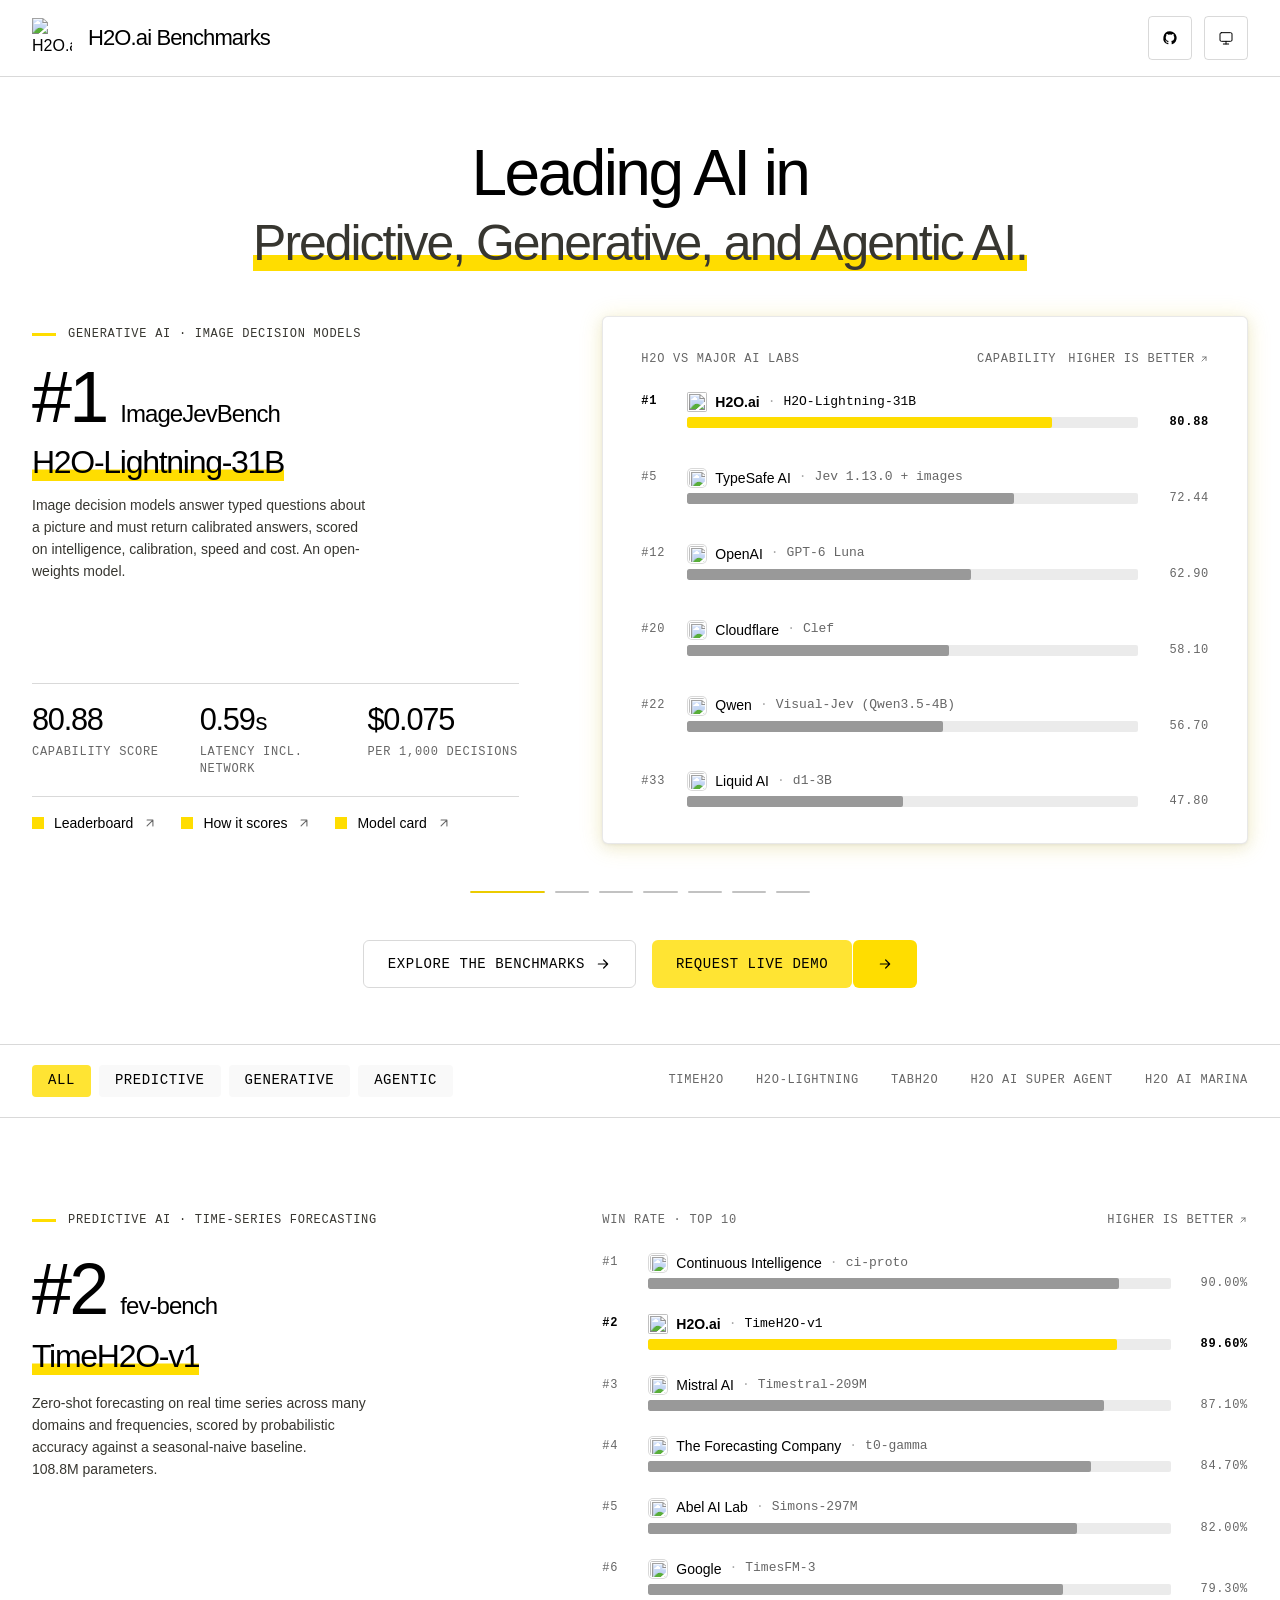
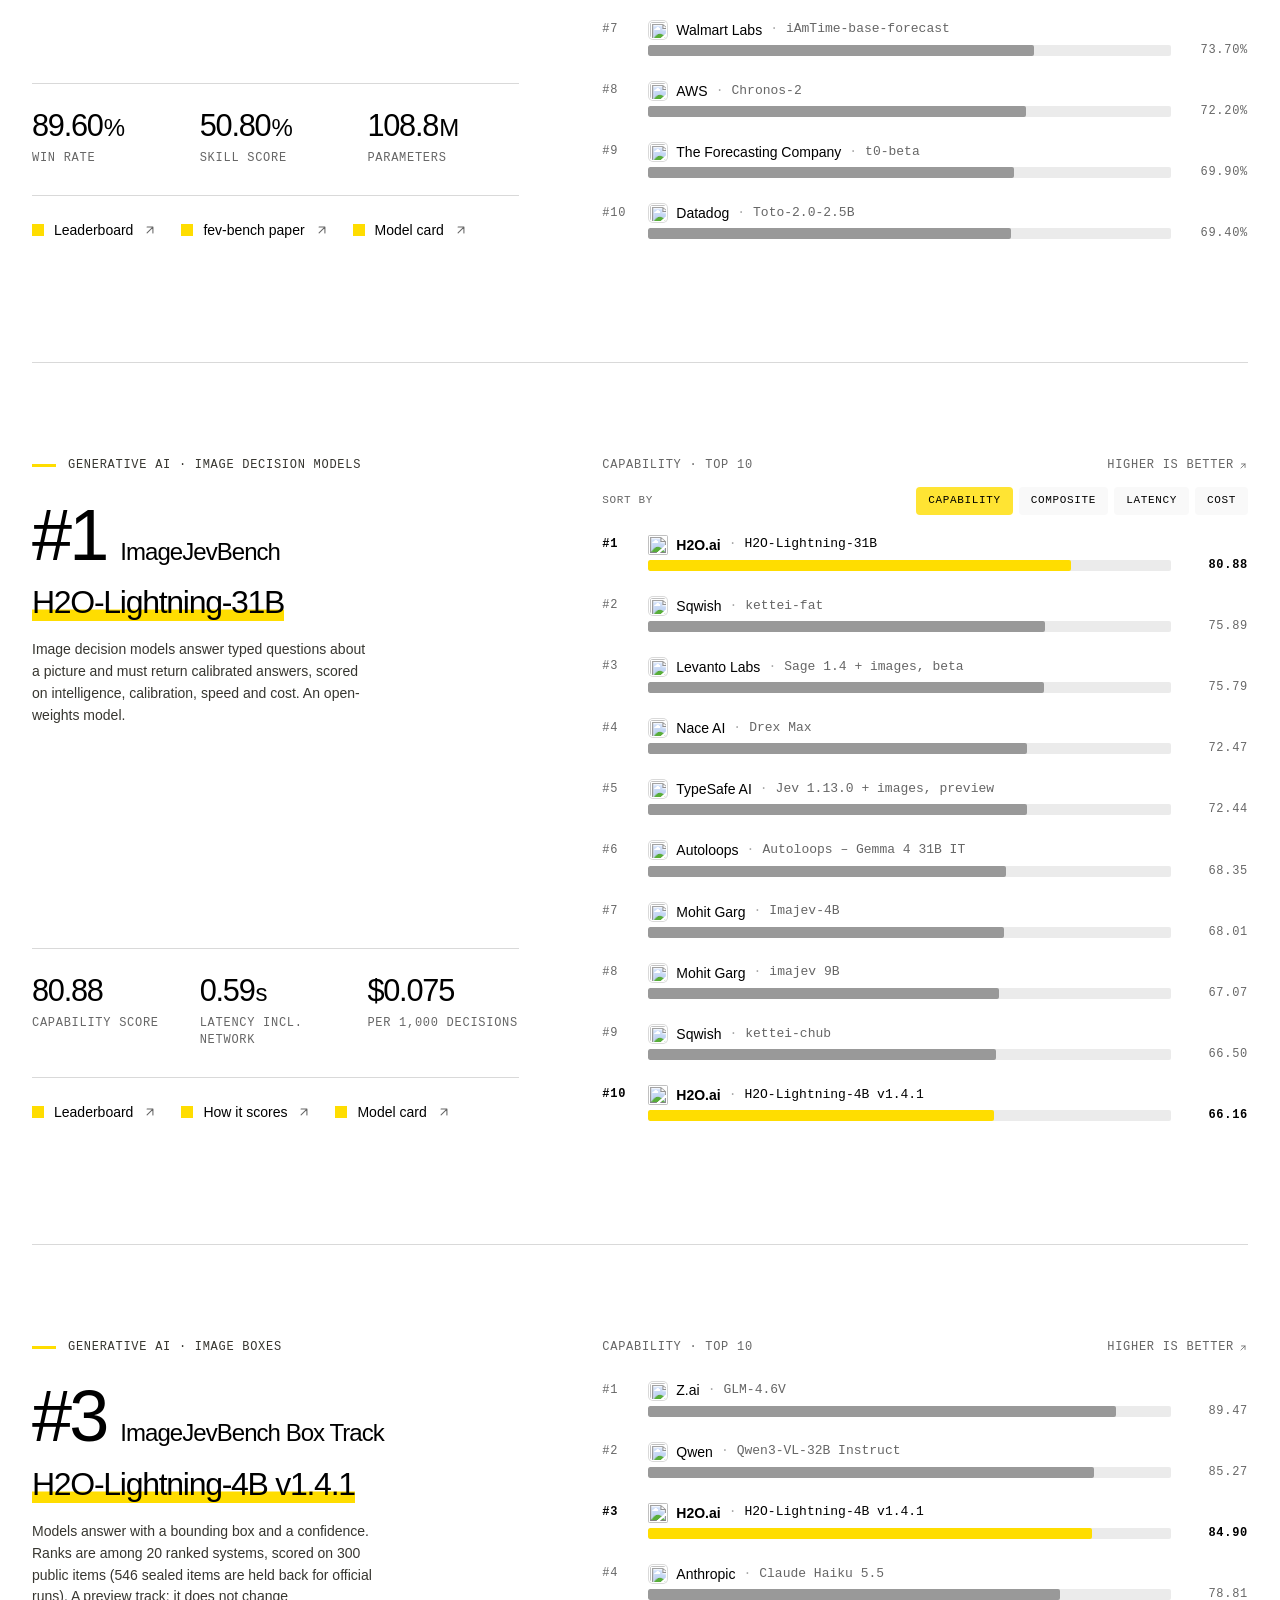
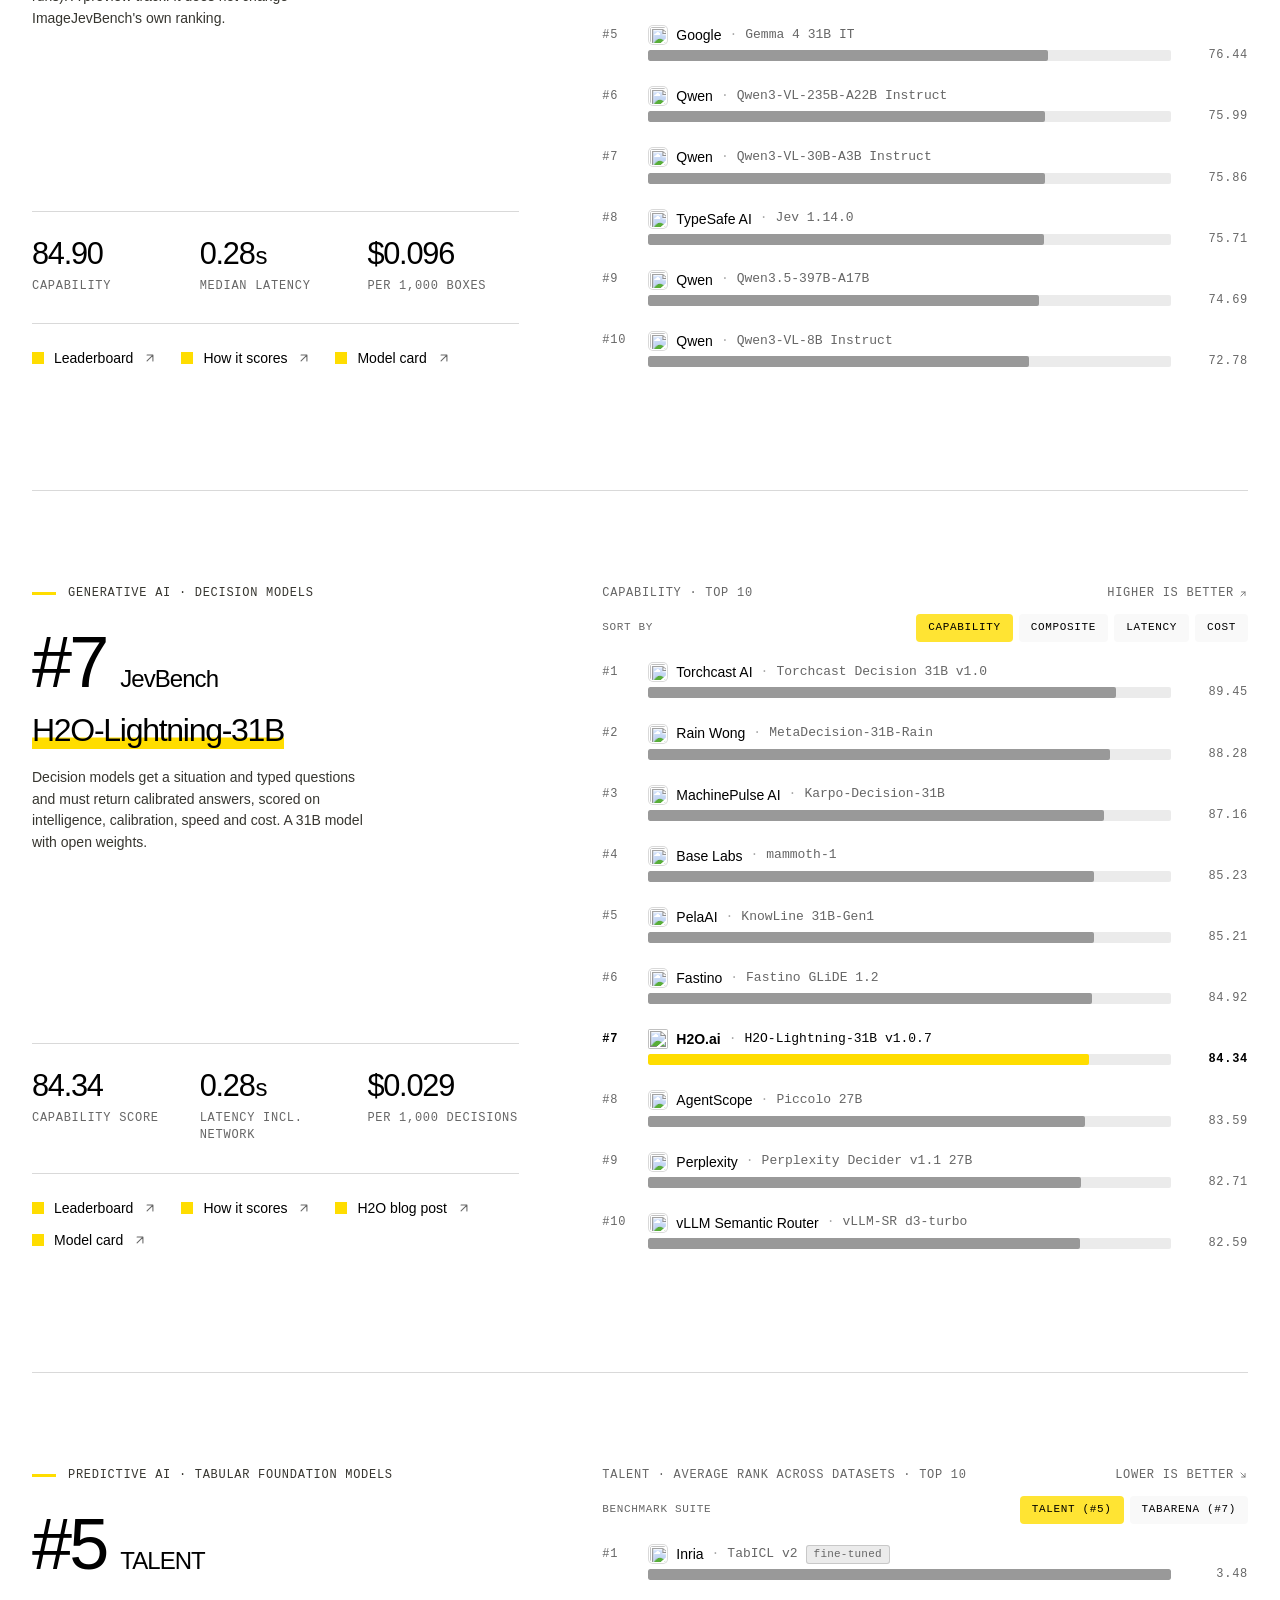
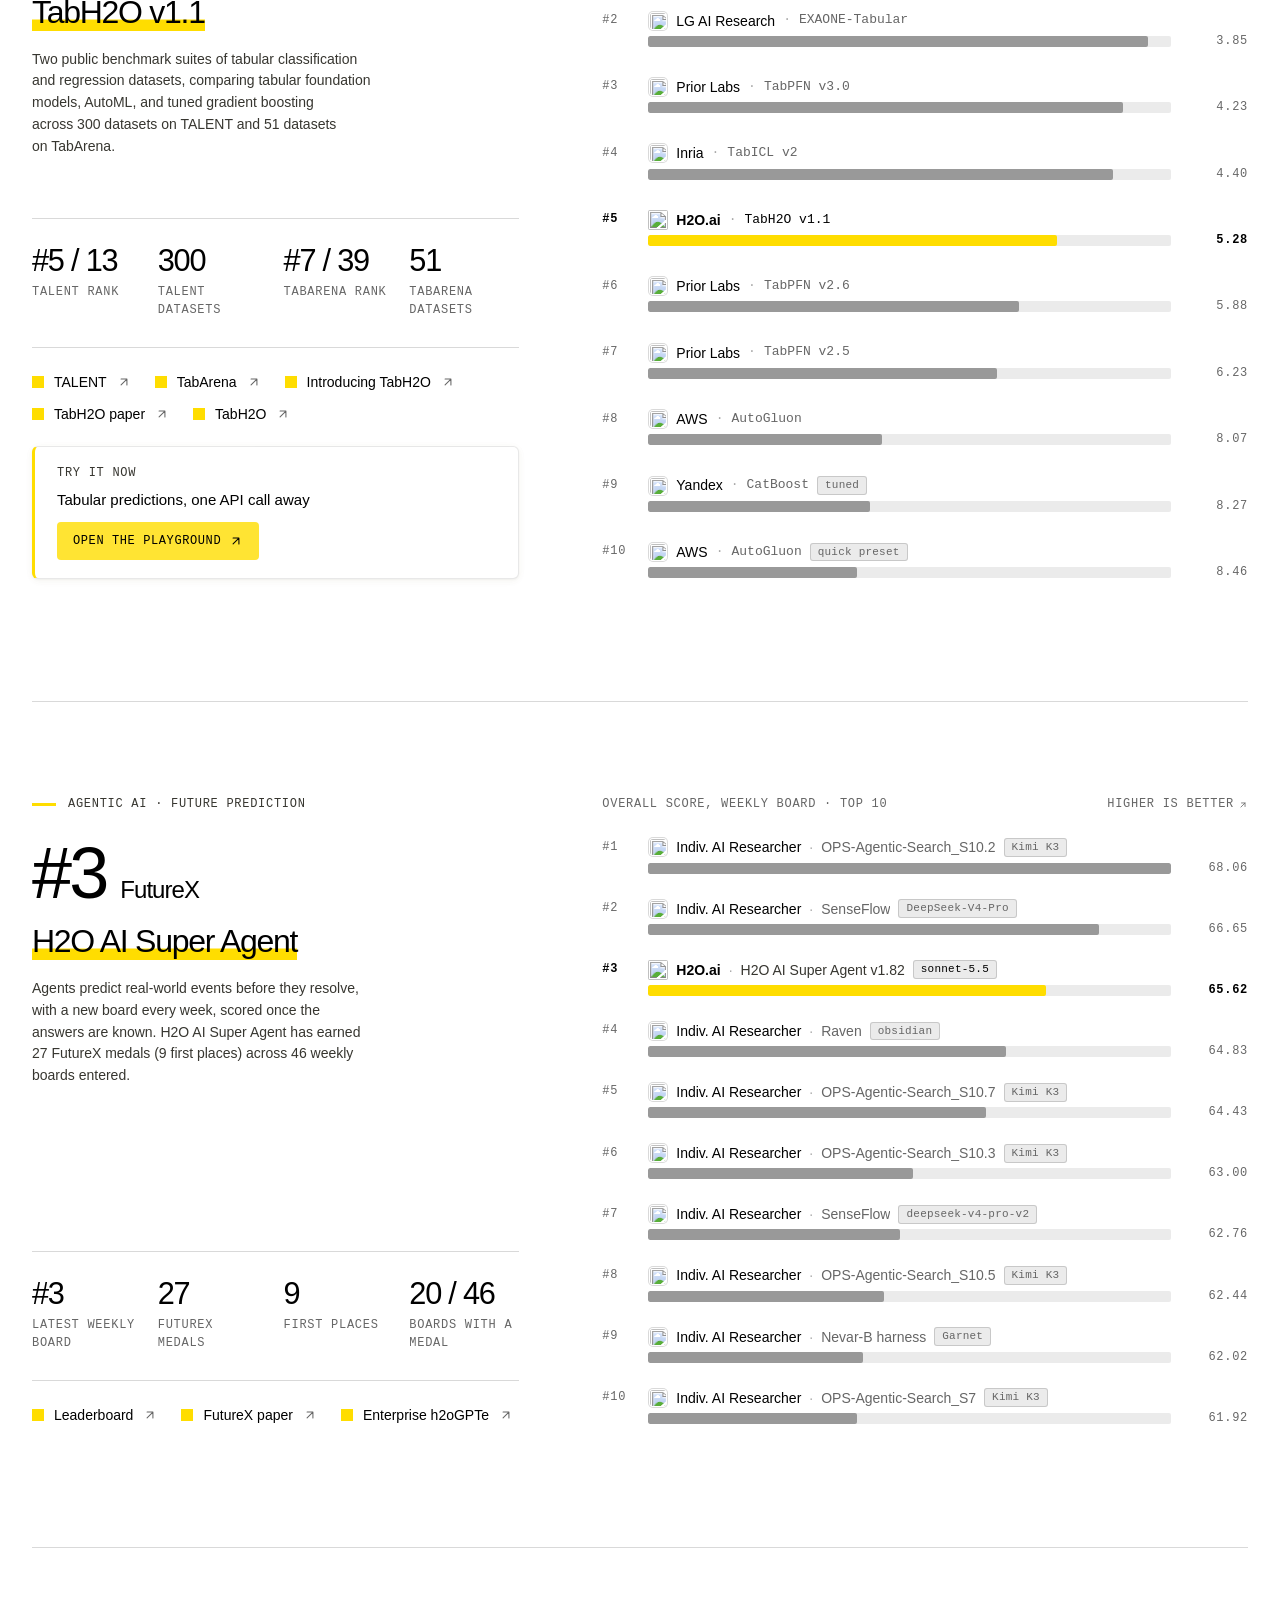
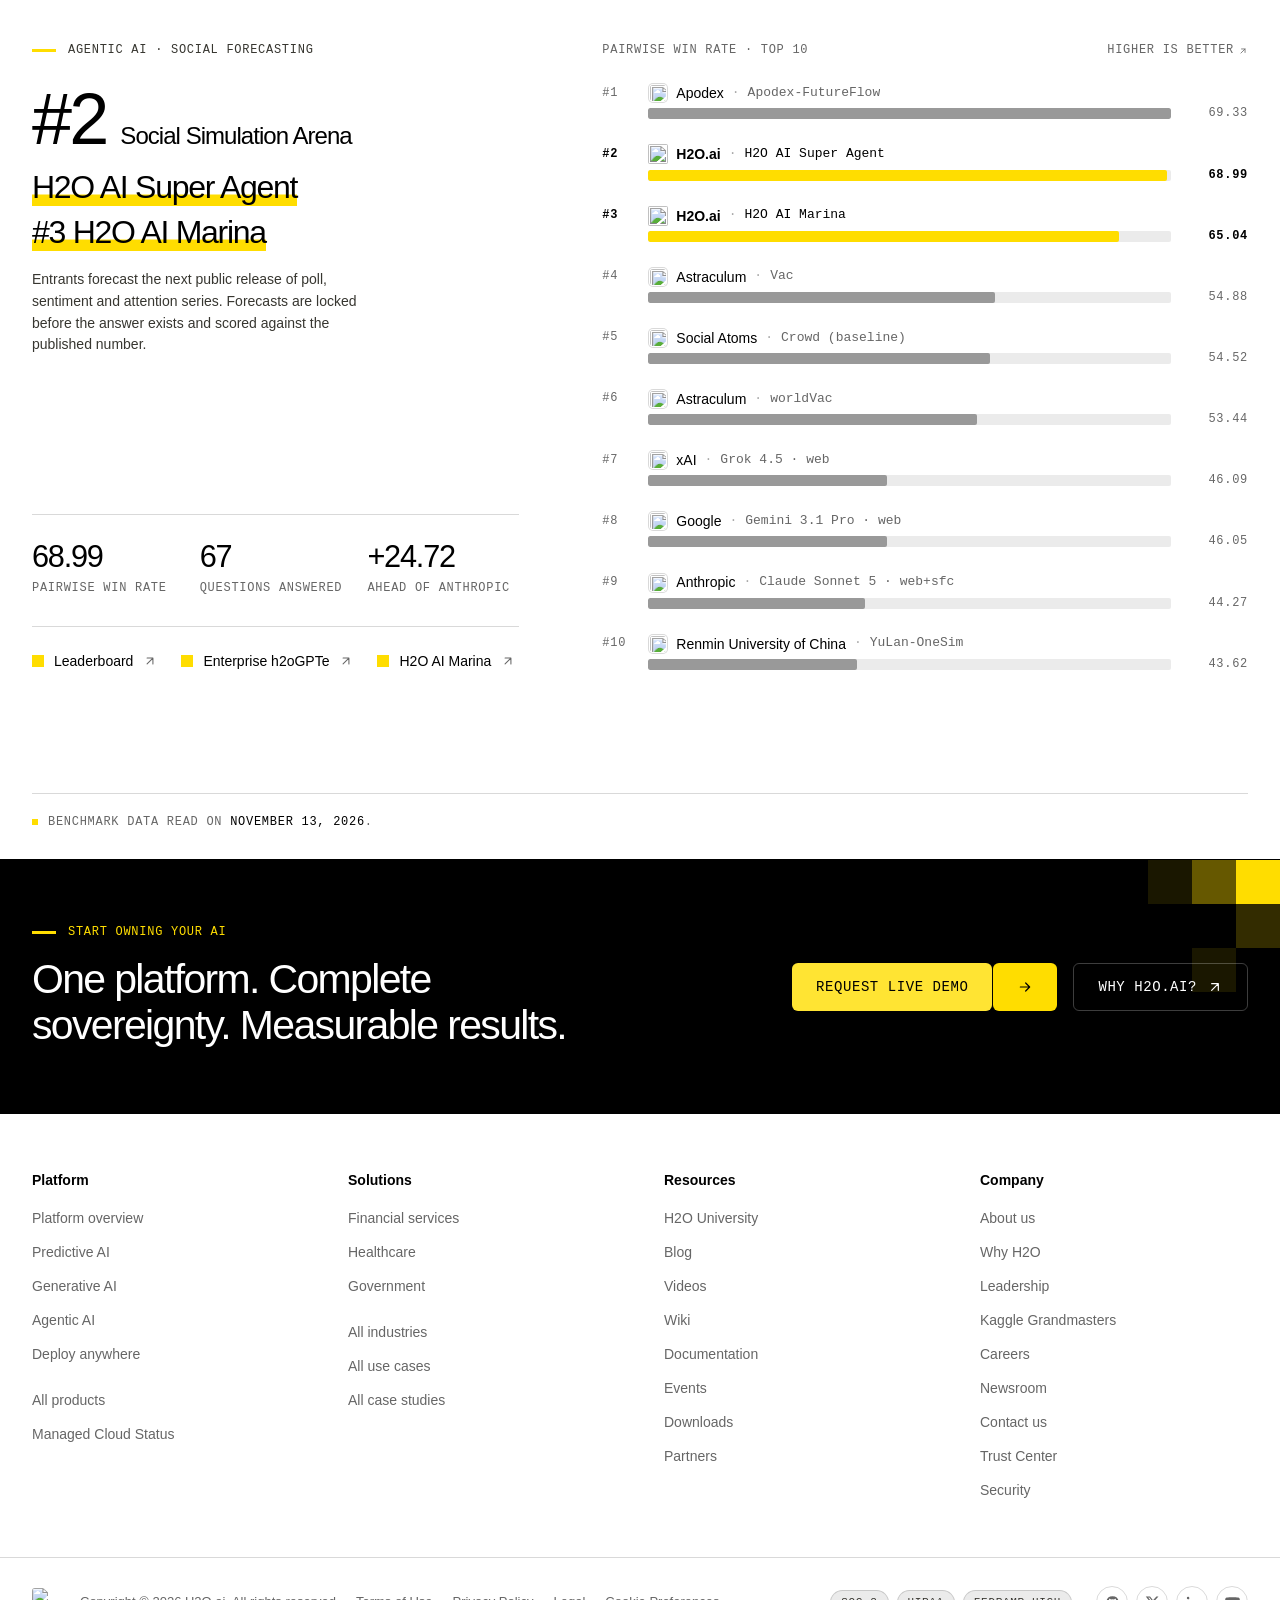
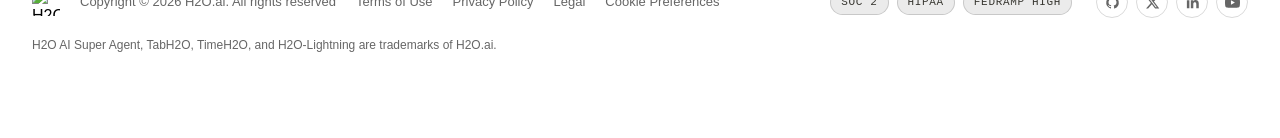
==== commit e4caf56c: "2026-11-13 update" ====
--- a/site/index.html
+++ b/site/index.html
@@ -46,5 +46,5 @@
         if (savedTheme === "dark" || savedTheme === "light")
           document.documentElement.dataset.theme = savedTheme
       } catch (error) {}
-    </script><style>@font-face{font-family:Inter-4aaa908990df19ce;src:url("/benchmarks/_astro/fonts/1e49bd114953732c.woff2") format("woff2");font-display:swap;unicode-range:U+0100-02BA,U+02BD-02C5,U+02C7-02CC,U+02CE-02D7,U+02DD-02FF,U+0304,U+0308,U+0329,U+1D00-1DBF,U+1E00-1E9F,U+1EF2-1EFF,U+2020,U+20A0-20AB,U+20AD-20C4,U+2113,U+2C60-2C7F,U+A720-A7FF;font-weight:400;font-style:normal;}@font-face{font-family:Inter-4aaa908990df19ce;src:url("/benchmarks/_astro/fonts/e868cdf4720e9ea5.woff2") format("woff2");font-display:swap;unicode-range:U+0000-00FF,U+0131,U+0152-0153,U+02BB-02BC,U+02C6,U+02DA,U+02DC,U+0304,U+0308,U+0329,U+2000-206F,U+20AC,U+2122,U+2191,U+2193,U+2212,U+2215,U+FEFF,U+FFFD;font-weight:400;font-style:normal;}@font-face{font-family:Inter-4aaa908990df19ce;src:url("/benchmarks/_astro/fonts/1e49bd114953732c.woff2") format("woff2");font-display:swap;unicode-range:U+0100-02BA,U+02BD-02C5,U+02C7-02CC,U+02CE-02D7,U+02DD-02FF,U+0304,U+0308,U+0329,U+1D00-1DBF,U+1E00-1E9F,U+1EF2-1EFF,U+2020,U+20A0-20AB,U+20AD-20C4,U+2113,U+2C60-2C7F,U+A720-A7FF;font-weight:500;font-style:normal;}@font-face{font-family:Inter-4aaa908990df19ce;src:url("/benchmarks/_astro/fonts/e868cdf4720e9ea5.woff2") format("woff2");font-display:swap;unicode-range:U+0000-00FF,U+0131,U+0152-0153,U+02BB-02BC,U+02C6,U+02DA,U+02DC,U+0304,U+0308,U+0329,U+2000-206F,U+20AC,U+2122,U+2191,U+2193,U+2212,U+2215,U+FEFF,U+FFFD;font-weight:500;font-style:normal;}@font-face{font-family:Inter-4aaa908990df19ce;src:url("/benchmarks/_astro/fonts/1e49bd114953732c.woff2") format("woff2");font-display:swap;unicode-range:U+0100-02BA,U+02BD-02C5,U+02C7-02CC,U+02CE-02D7,U+02DD-02FF,U+0304,U+0308,U+0329,U+1D00-1DBF,U+1E00-1E9F,U+1EF2-1EFF,U+2020,U+20A0-20AB,U+20AD-20C4,U+2113,U+2C60-2C7F,U+A720-A7FF;font-weight:600;font-style:normal;}@font-face{font-family:Inter-4aaa908990df19ce;src:url("/benchmarks/_astro/fonts/e868cdf4720e9ea5.woff2") format("woff2");font-display:swap;unicode-range:U+0000-00FF,U+0131,U+0152-0153,U+02BB-02BC,U+02C6,U+02DA,U+02DC,U+0304,U+0308,U+0329,U+2000-206F,U+20AC,U+2122,U+2191,U+2193,U+2212,U+2215,U+FEFF,U+FFFD;font-weight:600;font-style:normal;}@font-face{font-family:Inter-4aaa908990df19ce;src:url("/benchmarks/_astro/fonts/1e49bd114953732c.woff2") format("woff2");font-display:swap;unicode-range:U+0100-02BA,U+02BD-02C5,U+02C7-02CC,U+02CE-02D7,U+02DD-02FF,U+0304,U+0308,U+0329,U+1D00-1DBF,U+1E00-1E9F,U+1EF2-1EFF,U+2020,U+20A0-20AB,U+20AD-20C4,U+2113,U+2C60-2C7F,U+A720-A7FF;font-weight:700;font-style:normal;}@font-face{font-family:Inter-4aaa908990df19ce;src:url("/benchmarks/_astro/fonts/e868cdf4720e9ea5.woff2") format("woff2");font-display:swap;unicode-range:U+0000-00FF,U+0131,U+0152-0153,U+02BB-02BC,U+02C6,U+02DA,U+02DC,U+0304,U+0308,U+0329,U+2000-206F,U+20AC,U+2122,U+2191,U+2193,U+2212,U+2215,U+FEFF,U+FFFD;font-weight:700;font-style:normal;}@font-face{font-family:"Inter-4aaa908990df19ce fallback: Arial";src:local("Arial");font-display:swap;font-weight:400;font-style:normal;size-adjust:134.2826%;ascent-override:72.1426%;descent-override:17.9629%;line-gap-override:0%;}@font-face{font-family:"Inter-4aaa908990df19ce fallback: Arial";src:local("Arial");font-display:swap;font-weight:400;font-style:normal;size-adjust:134.2826%;ascent-override:72.1426%;descent-override:17.9629%;line-gap-override:0%;}@font-face{font-family:"Inter-4aaa908990df19ce fallback: Arial";src:local("Arial");font-display:swap;font-weight:500;font-style:normal;size-adjust:134.2826%;ascent-override:72.1426%;descent-override:17.9629%;line-gap-override:0%;}@font-face{font-family:"Inter-4aaa908990df19ce fallback: Arial";src:local("Arial");font-display:swap;font-weight:500;font-style:normal;size-adjust:134.2826%;ascent-override:72.1426%;descent-override:17.9629%;line-gap-override:0%;}@font-face{font-family:"Inter-4aaa908990df19ce fallback: Arial";src:local("Arial");font-display:swap;font-weight:600;font-style:normal;size-adjust:134.2826%;ascent-override:72.1426%;descent-override:17.9629%;line-gap-override:0%;}@font-face{font-family:"Inter-4aaa908990df19ce fallback: Arial";src:local("Arial");font-display:swap;font-weight:600;font-style:normal;size-adjust:134.2826%;ascent-override:72.1426%;descent-override:17.9629%;line-gap-override:0%;}@font-face{font-family:"Inter-4aaa908990df19ce fallback: Arial Bold";src:local("Arial Bold");font-display:swap;font-weight:700;font-style:normal;size-adjust:124.7202%;ascent-override:77.6738%;descent-override:19.3402%;line-gap-override:0%;}@font-face{font-family:"Inter-4aaa908990df19ce fallback: Arial Bold";src:local("Arial Bold");font-display:swap;font-weight:700;font-style:normal;size-adjust:124.7202%;ascent-override:77.6738%;descent-override:19.3402%;line-gap-override:0%;}:root{--font-inter:Inter-4aaa908990df19ce,"Inter-4aaa908990df19ce fallback: Arial","Inter-4aaa908990df19ce fallback: Arial Bold",Arial,sans-serif;}</style><link rel="preload" href="/benchmarks/_astro/fonts/e868cdf4720e9ea5.woff2" as="font" type="font/woff2" crossorigin><style>@font-face{font-family:"DM Sans-711815f8074a5576";src:url("/benchmarks/_astro/fonts/c02d5791c0754eb9.woff2") format("woff2");font-display:swap;unicode-range:U+0100-02BA,U+02BD-02C5,U+02C7-02CC,U+02CE-02D7,U+02DD-02FF,U+0304,U+0308,U+0329,U+1D00-1DBF,U+1E00-1E9F,U+1EF2-1EFF,U+2020,U+20A0-20AB,U+20AD-20C4,U+2113,U+2C60-2C7F,U+A720-A7FF;font-weight:400 700;font-style:normal;}@font-face{font-family:"DM Sans-711815f8074a5576";src:url("/benchmarks/_astro/fonts/883140ea939798e2.woff2") format("woff2");font-display:swap;unicode-range:U+0000-00FF,U+0131,U+0152-0153,U+02BB-02BC,U+02C6,U+02DA,U+02DC,U+0304,U+0308,U+0329,U+2000-206F,U+20AC,U+2122,U+2191,U+2193,U+2212,U+2215,U+FEFF,U+FFFD;font-weight:400 700;font-style:normal;}@font-face{font-family:"DM Sans-711815f8074a5576 fallback: Arial";src:local("Arial");font-display:swap;font-weight:400 700;font-style:normal;size-adjust:114.8495%;ascent-override:86.3739%;descent-override:26.9918%;line-gap-override:0%;}@font-face{font-family:"DM Sans-711815f8074a5576 fallback: Arial";src:local("Arial");font-display:swap;font-weight:400 700;font-style:normal;size-adjust:114.8495%;ascent-override:86.3739%;descent-override:26.9918%;line-gap-override:0%;}:root{--font-dm-sans:"DM Sans-711815f8074a5576","DM Sans-711815f8074a5576 fallback: Arial",Arial,sans-serif;}</style><link rel="preload" href="/benchmarks/_astro/fonts/883140ea939798e2.woff2" as="font" type="font/woff2" crossorigin><style>@font-face{font-family:"DM Mono-7f912afb8e5fe45d";src:url("/benchmarks/_astro/fonts/92e4fd2cc7c5fac8.woff2") format("woff2");font-display:swap;unicode-range:U+0100-02BA,U+02BD-02C5,U+02C7-02CC,U+02CE-02D7,U+02DD-02FF,U+0304,U+0308,U+0329,U+1D00-1DBF,U+1E00-1E9F,U+1EF2-1EFF,U+2020,U+20A0-20AB,U+20AD-20C4,U+2113,U+2C60-2C7F,U+A720-A7FF;font-weight:400;font-style:normal;}@font-face{font-family:"DM Mono-7f912afb8e5fe45d";src:url("/benchmarks/_astro/fonts/29eb36ed7b476a63.woff2") format("woff2");font-display:swap;unicode-range:U+0000-00FF,U+0131,U+0152-0153,U+02BB-02BC,U+02C6,U+02DA,U+02DC,U+0304,U+0308,U+0329,U+2000-206F,U+20AC,U+2122,U+2191,U+2193,U+2212,U+2215,U+FEFF,U+FFFD;font-weight:400;font-style:normal;}@font-face{font-family:"DM Mono-7f912afb8e5fe45d";src:url("/benchmarks/_astro/fonts/64ce27dafebe0e3a.woff2") format("woff2");font-display:swap;unicode-range:U+0100-02BA,U+02BD-02C5,U+02C7-02CC,U+02CE-02D7,U+02DD-02FF,U+0304,U+0308,U+0329,U+1D00-1DBF,U+1E00-1E9F,U+1EF2-1EFF,U+2020,U+20A0-20AB,U+20AD-20C4,U+2113,U+2C60-2C7F,U+A720-A7FF;font-weight:500;font-style:normal;}@font-face{font-family:"DM Mono-7f912afb8e5fe45d";src:url("/benchmarks/_astro/fonts/822b37d634d5fceb.woff2") format("woff2");font-display:swap;unicode-range:U+0000-00FF,U+0131,U+0152-0153,U+02BB-02BC,U+02C6,U+02DA,U+02DC,U+0304,U+0308,U+0329,U+2000-206F,U+20AC,U+2122,U+2191,U+2193,U+2212,U+2215,U+FEFF,U+FFFD;font-weight:500;font-style:normal;}@font-face{font-family:"DM Mono-7f912afb8e5fe45d fallback: Courier New";src:local("Courier New");font-display:swap;font-weight:400;font-style:normal;size-adjust:99.9837%;ascent-override:99.2161%;descent-override:31.005%;}@font-face{font-family:"DM Mono-7f912afb8e5fe45d fallback: Courier New";src:local("Courier New");font-display:swap;font-weight:400;font-style:normal;size-adjust:99.9837%;ascent-override:99.2161%;descent-override:31.005%;}@font-face{font-family:"DM Mono-7f912afb8e5fe45d fallback: Courier New";src:local("Courier New");font-display:swap;font-weight:500;font-style:normal;size-adjust:99.9837%;ascent-override:99.2161%;descent-override:31.005%;}@font-face{font-family:"DM Mono-7f912afb8e5fe45d fallback: Courier New";src:local("Courier New");font-display:swap;font-weight:500;font-style:normal;size-adjust:99.9837%;ascent-override:99.2161%;descent-override:31.005%;}:root{--font-dm-mono:"DM Mono-7f912afb8e5fe45d","DM Mono-7f912afb8e5fe45d fallback: Courier New",ui-monospace,SFMono-Regular,Menlo,Consolas,monospace;}</style><link rel="preload" href="/benchmarks/_astro/fonts/29eb36ed7b476a63.woff2" as="font" type="font/woff2" crossorigin><link rel="preload" href="/benchmarks/_astro/fonts/822b37d634d5fceb.woff2" as="font" type="font/woff2" crossorigin><link rel="icon" type="image/svg+xml" href="/benchmarks/h2o-logo.svg"><script type="module" src="/benchmarks/_astro/Layout.astro_astro_type_script_index_0_lang.DmMR7HOd.js"></script><title>H2O.ai Benchmarks</title><meta name="description" content="Explore AI model benchmark results and discover top-performing models with a clean, easy-to-scan overview for researchers and developers."><meta property="og:title" content="H2O.ai Benchmarks"><meta property="og:description" content="Explore AI model benchmark results and discover top-performing models with a clean, easy-to-scan overview for researchers and developers."><style>._base_1hpq0_8{height:48px;font-family:var(--font-mono);letter-spacing:.04em;text-transform:uppercase;white-space:nowrap;border-radius:6px;font-size:14px;font-weight:500;line-height:20px}._base_1hpq0_8 svg{width:16px;height:16px;transition:transform .2s var(--ease-brand)}._base_1hpq0_8:hover svg{transform:translate(2px)}.button[data-astro-cid-u6mbydr5]{color:var(--ink);transition:color .2s var(--ease-brand), background-color .2s var(--ease-brand), border-color .2s var(--ease-brand);justify-content:center;align-items:center;gap:10px;padding:0 24px;display:inline-flex}.primary[data-astro-cid-u6mbydr5]{background:var(--btn-yellow);color:#000}.primary[data-astro-cid-u6mbydr5]:hover{background:var(--yellow)}.ghost[data-astro-cid-u6mbydr5]{border:1px solid var(--btn-ghost-border);background:0 0}.ghost[data-astro-cid-u6mbydr5]:hover{background:var(--raised);border-color:var(--raised)}.small[data-astro-cid-u6mbydr5]{letter-spacing:.05em;border-radius:4px;flex-shrink:0;gap:8px;height:38px;padding:0 16px;font-size:12px}.small[data-astro-cid-u6mbydr5] svg[data-astro-cid-u6mbydr5]{width:14px;height:14px}.small[data-astro-cid-u6mbydr5]:hover svg[data-astro-cid-u6mbydr5]{transform:translate(2px,-2px)}@media (width<=760px){.button[data-astro-cid-u6mbydr5]{border-radius:4px;gap:10px;height:44px;padding:0 20px;font-size:14px}.button[data-astro-cid-u6mbydr5] svg[data-astro-cid-u6mbydr5]{width:16px;height:16px}}.kicker[data-astro-cid-mrsh75co]{font-family:var(--font-mono);letter-spacing:.06em;text-transform:uppercase;color:var(--kicker-ink);align-items:center;gap:12px;font-size:12px;font-weight:400;line-height:1.44;display:flex}.kicker[data-astro-cid-mrsh75co]:before{content:"";background:var(--yellow);flex-shrink:0;width:24px;height:3px}.summary[data-astro-cid-yoznzinb]{flex-direction:column;align-items:flex-start;padding:18px 0;display:flex}.ranking[data-astro-cid-yoznzinb]{align-items:baseline;gap:14px;margin-top:24px;display:flex}.rank[data-astro-cid-yoznzinb],.model[data-astro-cid-yoznzinb],.stats[data-astro-cid-yoznzinb] dd[data-astro-cid-yoznzinb]{font-family:var(--font-heading);font-variation-settings:"opsz" 14;letter-spacing:-.04em;font-weight:500}.rank[data-astro-cid-yoznzinb]{color:var(--accent);flex-shrink:0;font-size:72px;line-height:1.02}.summary[data-astro-cid-yoznzinb] h2[data-astro-cid-yoznzinb]{letter-spacing:-.04em;color:var(--ink);font-size:24px;font-weight:500;line-height:1.24}.model[data-astro-cid-yoznzinb]{color:var(--accent);box-shadow:inset 0 -.36em 0 var(--text-highlight);margin-top:12px;font-size:32px;line-height:1.16}.model[data-astro-cid-yoznzinb]+.model[data-astro-cid-yoznzinb]{margin-top:8px}.description[data-astro-cid-yoznzinb]{max-width:44ch;color:var(--body);text-wrap:pretty;margin-top:18px;margin-bottom:28px;font-size:14px;line-height:1.56}.stats[data-astro-cid-yoznzinb]{border-top:1px solid var(--line);grid-template-columns:repeat(3,minmax(0,1fr));gap:16px;width:100%;margin-top:auto;padding-top:24px;display:grid}.statsFourUp[data-astro-cid-yoznzinb]{grid-template-columns:repeat(4,minmax(0,1fr))}.stats[data-astro-cid-yoznzinb]>div[data-astro-cid-yoznzinb]{flex-direction:column;gap:6px;display:flex}.stats[data-astro-cid-yoznzinb] dt[data-astro-cid-yoznzinb],.playgroundEyebrow[data-astro-cid-yoznzinb]{font-family:var(--font-mono);letter-spacing:.06em;text-transform:uppercase;font-size:12px;font-weight:400;line-height:1.44}.stats[data-astro-cid-yoznzinb] dt[data-astro-cid-yoznzinb]{color:var(--muted)}.stats[data-astro-cid-yoznzinb] dd[data-astro-cid-yoznzinb]{font-variant-numeric:tabular-nums;color:var(--ink);white-space:nowrap;order:-1;font-size:clamp(24px,2.4vw,32px);line-height:1.16}.stats[data-astro-cid-yoznzinb] dd[data-astro-cid-yoznzinb]>span[data-astro-cid-yoznzinb]{margin-left:1px;font-size:.78em}.resources[data-astro-cid-yoznzinb]{border-top:1px solid var(--line);flex-wrap:wrap;gap:12px 24px;width:100%;margin-top:28px;padding-top:24px;display:flex}.resources[data-astro-cid-yoznzinb] a[data-astro-cid-yoznzinb]{color:var(--ink);white-space:nowrap;align-items:center;gap:10px;font-size:14px;font-weight:500;line-height:1.44;display:inline-flex}.resources[data-astro-cid-yoznzinb] a[data-astro-cid-yoznzinb]:hover{text-underline-offset:3px;text-decoration:underline}.linkSquare[data-astro-cid-yoznzinb]{background:var(--yellow);width:12px;height:12px;transition:background-color .2s var(--ease-brand);flex-shrink:0}.resources[data-astro-cid-yoznzinb] a[data-astro-cid-yoznzinb]:hover .linkSquare[data-astro-cid-yoznzinb]{background:var(--btn-yellow)}.resources[data-astro-cid-yoznzinb] svg[data-astro-cid-yoznzinb]{width:14px;height:14px;color:var(--muted);transition:transform .2s var(--ease-brand), color .2s var(--ease-brand)}.resources[data-astro-cid-yoznzinb] a[data-astro-cid-yoznzinb]:hover svg[data-astro-cid-yoznzinb]{color:var(--ink);transform:translate(2px,-2px)}.compact[data-astro-cid-yoznzinb]{padding:10px 0}.compact[data-astro-cid-yoznzinb] .ranking[data-astro-cid-yoznzinb]{margin-top:18px}.compact[data-astro-cid-yoznzinb] .model[data-astro-cid-yoznzinb]{margin-top:10px}.compact[data-astro-cid-yoznzinb] .model[data-astro-cid-yoznzinb]+.model[data-astro-cid-yoznzinb]{margin-top:6px}.compact[data-astro-cid-yoznzinb] .description[data-astro-cid-yoznzinb]{margin-top:14px;margin-bottom:0}.compact[data-astro-cid-yoznzinb] .stats[data-astro-cid-yoznzinb]{padding-top:18px}.compact[data-astro-cid-yoznzinb] .resources[data-astro-cid-yoznzinb]{margin-top:18px;padding-top:16px}.withPlayground[data-astro-cid-yoznzinb] .description[data-astro-cid-yoznzinb]{margin-bottom:60px}.playgroundCard[data-astro-cid-yoznzinb]{background:var(--chart-surface);border:1px solid var(--chart-border);border-left:3px solid var(--yellow);width:100%;box-shadow:var(--tile-shadow);transition:box-shadow .24s var(--ease-brand);border-radius:6px;flex-direction:column;align-items:flex-start;gap:12px;margin-top:22px;padding:18px 22px;display:flex}.playgroundCard[data-astro-cid-yoznzinb]:hover{box-shadow:var(--tile-shadow-hover)}.playgroundText[data-astro-cid-yoznzinb]{flex-direction:column;gap:6px;width:100%;display:flex}.playgroundEyebrow[data-astro-cid-yoznzinb]{color:var(--kicker-ink)}.playgroundCopy[data-astro-cid-yoznzinb]{color:var(--ink);text-wrap:pretty;font-size:15px;font-weight:500;line-height:1.44}@media (width<=1000px){.summary[data-astro-cid-yoznzinb]:not(.compact){padding:12px 0 18px}}@media (width<=760px){.summary[data-astro-cid-yoznzinb]:not(.compact){padding:0}.rank[data-astro-cid-yoznzinb]{font-size:56px}.stats[data-astro-cid-yoznzinb] dd[data-astro-cid-yoznzinb]{font-size:24px}}@media (width<=480px){.statsFourUp[data-astro-cid-yoznzinb]{grid-template-columns:repeat(2,minmax(0,1fr))}}._cards_uhlfb_1{grid-template-rows:repeat(2,minmax(0,1fr));grid-template-columns:repeat(4,minmax(0,1fr));gap:18px;width:100%;height:100%;display:grid}._card_uhlfb_1{background:var(--chart-surface);border:1px solid var(--chart-border);min-width:0;box-shadow:var(--tile-shadow);transition:box-shadow .24s var(--ease-brand), transform .24s var(--ease-brand);border-radius:6px;flex-direction:column;align-items:flex-start;padding:22px 24px;display:flex}._card_uhlfb_1:hover{box-shadow:var(--tile-shadow-hover);transform:translateY(-2px)}._category_uhlfb_25{font-family:var(--font-mono);letter-spacing:.06em;text-transform:uppercase;color:var(--kicker-ink);align-items:center;gap:8px;font-size:12px;font-weight:400;line-height:1.44;display:inline-flex}._category_uhlfb_25:before{content:"";background:var(--yellow);width:16px;height:2px}._rank_uhlfb_43,._model_uhlfb_44{font-family:var(--font-heading);font-variation-settings:"opsz" 14;letter-spacing:-.04em;color:var(--accent);font-weight:500}._rank_uhlfb_43{font-variant-numeric:tabular-nums;margin-block:auto;padding:8px 0;font-size:clamp(40px,3.2vw,56px);line-height:1.04}._footer_uhlfb_58{border-top:1px solid var(--line);flex-direction:column;align-self:stretch;gap:4px;padding-top:12px;display:flex}._name_uhlfb_66,._model_uhlfb_44{white-space:nowrap;text-overflow:ellipsis;max-width:100%;overflow:hidden}._name_uhlfb_66{color:var(--muted);font-size:14px;line-height:1.44}._model_uhlfb_44{box-shadow:inset 0 -.36em 0 var(--text-highlight);align-self:flex-start;font-size:22px;line-height:1.32}@media (width<=760px){._cards_uhlfb_1{grid-template-rows:auto;grid-template-columns:repeat(2,minmax(0,1fr));gap:12px;height:auto}._card_uhlfb_1{padding:16px}._rank_uhlfb_43{padding:14px 0}._model_uhlfb_44{font-size:18px}}._pill_1tadp_1{background:var(--raised);height:32px;color:var(--ink);font-family:var(--font-mono);letter-spacing:.04em;text-transform:uppercase;white-space:nowrap;transition:background-color .2s var(--ease-brand), color .2s var(--ease-brand);border:0;border-radius:4px;justify-content:center;align-items:center;padding:0 16px;font-size:14px;font-weight:500;line-height:1.44;display:inline-flex}._pill_1tadp_1:hover:not([aria-pressed=true]){background:var(--chip-hover)}._pill_1tadp_1[aria-pressed=true]{background:var(--btn-yellow);color:#000}._small_1tadp_27{letter-spacing:.06em;height:28px;padding:0 12px;font-size:11px}._card_1cgec_1,._plain_1cgec_2{flex-direction:column;display:flex}._card_1cgec_1{background:var(--chart-surface);border:1px solid var(--chart-border);box-shadow:var(--chart-shadow);transition:box-shadow .28s var(--ease-brand), border-color .28s var(--ease-brand), transform .28s var(--ease-brand);border-radius:6px;padding:34px 38px}._card_1cgec_1:hover{box-shadow:var(--chart-shadow-hover);transform:translateY(-2px)}._plain_1cgec_2{padding:18px 0}._linked_1cgec_26{cursor:pointer}._linked_1cgec_26:focus-within{outline:4px solid var(--focus-ring,#ffffff30);outline-offset:0px}._chartHeading_1cgec_35{font-family:var(--font-mono);letter-spacing:.06em;text-transform:uppercase;color:var(--muted);flex-direction:column;gap:12px;margin-bottom:24px;font-size:12px;font-weight:500;line-height:1.44;display:flex}._chartHeadingWithControls_1cgec_48{margin-bottom:20px}._chartHeadingTop_1cgec_51{flex-wrap:wrap;justify-content:space-between;align-items:center;gap:8px;display:flex}._chartMetric_1cgec_58{align-items:center;gap:12px;margin-left:auto;display:flex}._chartSortBar_1cgec_64{flex-wrap:wrap;justify-content:space-between;align-items:center;gap:10px 16px;display:flex}._chartSortPills_1cgec_71{flex-wrap:wrap;align-items:center;gap:6px;display:inline-flex}._chartScale_1cgec_79,._chartSortLabel_1cgec_80,._rowRank_1cgec_81,._barValue_1cgec_82{font-family:var(--font-mono);letter-spacing:.06em;text-transform:uppercase;font-size:12px;font-weight:400;line-height:1.44}._chartSortLabel_1cgec_80{font-size:11px}._chartScale_1cgec_79{white-space:nowrap;align-items:center;gap:4px;display:flex}._chartScale_1cgec_79 svg{width:10px;height:10px;transform:rotate(-45deg)}._chartScaleLower_1cgec_104 svg{transform:rotate(45deg)}._chartRows_1cgec_109{flex-direction:column;flex:1;justify-content:space-between;display:flex}._compact_1cgec_115{gap:12px}._comfortable_1cgec_118{gap:24px}._chartRow_1cgec_109{grid-template-columns:34px minmax(0,1fr);gap:4px 12px;display:grid}._rowRank_1cgec_81{color:var(--muted);grid-area:1/1;align-self:center}._chartModel_1cgec_133{grid-column:2;align-items:center;gap:8px;min-width:0;font-size:14px;font-weight:400;line-height:1.44;display:flex}._companyLogo_1cgec_143{background:var(--logo-plate);width:20px;height:20px;box-shadow:inset 0 0 0 1px var(--logo-plate-ring);object-fit:contain;border-radius:5px;flex:none;padding:2px}._chartCompany_1cgec_153{white-space:nowrap;flex:none;font-weight:500}._chartModelName_1cgec_158,._chartFramework_1cgec_159{text-overflow:ellipsis;white-space:nowrap;min-width:0;color:var(--muted);font-weight:400;overflow:hidden}._chartModelName_1cgec_158{font-family:var(--font-mono);font-size:13px}._chartModelName_1cgec_158:before,._chartFramework_1cgec_159:before{content:"·";color:var(--muted);opacity:.55;margin-right:8px}._chartBadge_1cgec_178{text-overflow:ellipsis;white-space:nowrap;max-width:100%;font-family:var(--font-mono);letter-spacing:.02em;background:var(--soft);border:1px solid var(--line);color:var(--muted);border-radius:3px;flex:none;padding:1px 7px;font-size:11px;font-weight:400;line-height:1.35;overflow:hidden}._barLine_1cgec_197{grid-column:2;align-items:center;gap:13px;display:flex}._barTrack_1cgec_203{background:var(--soft);border-radius:2px;flex:1;height:11px;overflow:hidden}._barFill_1cgec_210{background:var(--bar-other);transform-origin:0;height:100%;animation:_grow_1cgec_1 .6s var(--ease-brand);border-radius:2px}._barValue_1cgec_82{text-align:right;text-transform:none;width:58px;color:var(--muted);font-variant-numeric:tabular-nums;flex-shrink:0;line-height:13px}._plain_1cgec_2 ._barValue_1cgec_82{width:64px}._leading_1cgec_231 ._chartModel_1cgec_133,._leading_1cgec_231 ._chartCompany_1cgec_153{color:var(--ink);font-weight:600}._leading_1cgec_231 ._chartModelName_1cgec_158,._leading_1cgec_231 ._chartBadge_1cgec_178{color:var(--ink);font-weight:500}._leading_1cgec_231 ._chartFramework_1cgec_159{color:var(--body)}._leading_1cgec_231 ._chartBadge_1cgec_178{border-color:var(--btn-ghost-border)}._leading_1cgec_231 ._companyLogo_1cgec_143{box-shadow:none;background:0 0;border-radius:2px;padding:0}._leading_1cgec_231 ._rowRank_1cgec_81{color:var(--accent);font-weight:600}._leading_1cgec_231 ._barFill_1cgec_210{background:var(--yellow)}._leading_1cgec_231 ._barValue_1cgec_82{color:var(--ink);font-weight:600}@keyframes _grow_1cgec_1{0%{transform:scaleX(0)}to{transform:scaleX(1)}}@media (width<=1000px){._card_1cgec_1{padding:28px}}@media (width<=760px){._plain_1cgec_2{padding:0}._card_1cgec_1{padding:24px 20px}._card_1cgec_1 ._chartRows_1cgec_109{gap:17px}._chartHeading_1cgec_35{font-size:11px}}._showcase_ijim2_1{scroll-margin-top:24px}._slide_ijim2_4{grid-template-columns:var(--split-columns);gap:var(--split-gap);touch-action:pan-y pinch-zoom;align-items:stretch;height:528px;display:grid}._slide_ijim2_4:focus-visible{outline:2px solid var(--accent);outline-offset:6px;border-radius:6px}._overviewSlide_ijim2_17{display:block}._overviewCards_ijim2_20{width:100%;height:100%}._footer_ijim2_24{justify-content:center;align-items:center;padding-top:36px;display:flex}._markers_ijim2_30{align-items:center;gap:10px;width:100%;min-width:0;max-width:340px;display:flex}._marker_ijim2_30{min-width:0;min-height:24px;color:var(--muted);transition:flex-grow .35s var(--ease-brand);background:0 0;border:0;border-radius:4px;flex:1;justify-content:center;align-items:center;padding:10px 0;display:flex}._marker_ijim2_30[aria-current=true]{flex-grow:2.2}._marker_ijim2_30:focus,._marker_ijim2_30:focus-visible{outline:none}._progressTrack_ijim2_59{background:var(--marker-track);width:100%;height:2px;transition:background-color .2s var(--ease-brand), transform .2s var(--ease-brand);border-radius:999px;display:block;overflow:hidden}._marker_ijim2_30:hover ._progressTrack_ijim2_59,._marker_ijim2_30:focus-visible ._progressTrack_ijim2_59{background:var(--marker-track-hover);transform:scaleY(1.35)}._marker_ijim2_30[aria-current=true] ._progressTrack_ijim2_59{background:var(--marker-track-active)}._progressFill_ijim2_76{background:var(--progress-fill);transform-origin:0;height:100%;animation:_carouselProgress_ijim2_1 var(--carousel-duration) linear both;border-radius:999px;animation-play-state:paused;display:block}._progressFill_ijim2_76[data-running=true]{animation-play-state:running}._progressFill_ijim2_76[data-paused=true]{animation:none;transform:scaleX(1)}@keyframes _carouselReveal_ijim2_1{0%{opacity:0}to{opacity:1}}._reveal_ijim2_101{animation:_carouselReveal_ijim2_1 .4s var(--ease-brand)}@keyframes _carouselProgress_ijim2_1{0%{transform:scaleX(0)}to{transform:scaleX(1)}}@media (width<=1000px){._slide_ijim2_4{height:548px}._footer_ijim2_24{padding-top:30px}}@media (width<=760px){._slide_ijim2_4{grid-template-rows:max-content max-content;align-content:start;height:auto;min-height:760px}._footer_ijim2_24{padding-top:26px}._markers_ijim2_30{gap:8px;max-width:260px}}@media (width<=480px){._footer_ijim2_24{padding-top:22px}}.section[data-astro-cid-tnradstf]{padding:76px 0 104px;scroll-margin-top:164px}.section[data-astro-cid-tnradstf]+.section[data-astro-cid-tnradstf]{border-top:1px solid var(--line)}.layout[data-astro-cid-tnradstf]{grid-template-columns:var(--split-columns);gap:var(--split-gap);align-items:stretch;display:grid}@media (width<=760px){.section[data-astro-cid-tnradstf]{padding:48px 0 72px;scroll-margin-top:180px}}._subnav_zh0du_1{z-index:40;border-block:1px solid var(--line);background:var(--page);margin-inline:calc(50% - 50vw);position:sticky;top:76px}._inner_zh0du_9{max-width:var(--content-width);padding:20px var(--gutter);flex-wrap:wrap;justify-content:space-between;align-items:center;gap:20px 32px;margin:0 auto;display:flex}._filters_zh0du_19{flex-wrap:wrap;align-items:center;gap:8px;display:flex}._links_zh0du_25{flex-wrap:wrap;align-items:center;gap:12px 32px;margin:0 0 0 auto;padding:0;list-style:none;display:flex}._link_zh0du_25{font-family:var(--font-mono);letter-spacing:.06em;text-transform:uppercase;color:var(--muted);white-space:nowrap;transition:color .2s var(--ease-brand), border-color .2s var(--ease-brand), opacity .2s var(--ease-brand);border-bottom:2px solid #0000;align-items:center;gap:8px;padding:4px 0;font-size:12px;font-weight:400;line-height:1.44;display:inline-flex}._link_zh0du_25:hover{color:var(--ink);border-bottom-color:var(--line)}._link_zh0du_25._active_zh0du_54{color:var(--accent);border-bottom-color:var(--yellow);font-weight:500}._link_zh0du_25._active_zh0du_54:before{content:"";background:var(--yellow);flex-shrink:0;width:6px;height:6px}._link_zh0du_25._dimmed_zh0du_66{opacity:.35}@media (width<=760px){._subnav_zh0du_1{top:72px}._inner_zh0du_9{gap:14px;padding-block:14px}._filters_zh0du_19{display:none}._links_zh0du_25{gap:10px 18px;margin-left:0}}@media (width<=480px){._subnav_zh0du_1{top:68px}}.splitButton[data-astro-cid-zxntqrmb]{color:#000;align-items:stretch;gap:1px;display:inline-flex}.splitLabel[data-astro-cid-zxntqrmb],.splitArrow[data-astro-cid-zxntqrmb]{border-radius:inherit;transition:background-color .2s var(--ease-brand);justify-content:center;align-items:center;padding:0 24px;display:inline-flex}.splitLabel[data-astro-cid-zxntqrmb]{background:var(--btn-yellow)}.splitArrow[data-astro-cid-zxntqrmb],.splitButton[data-astro-cid-zxntqrmb]:hover .splitLabel[data-astro-cid-zxntqrmb]{background:var(--yellow)}.splitButton[data-astro-cid-zxntqrmb]:hover .splitArrow[data-astro-cid-zxntqrmb]{background:var(--yellow-700)}@media (width<=760px){.splitButton[data-astro-cid-zxntqrmb]{border-radius:4px;height:44px}.splitLabel[data-astro-cid-zxntqrmb]{padding:0 20px}.splitArrow[data-astro-cid-zxntqrmb]{padding:0 14px}}.note[data-astro-cid-hlh4mvrk]{border-top:1px solid var(--line);font-family:var(--font-mono);letter-spacing:.06em;text-transform:uppercase;color:var(--muted);align-items:center;gap:10px;padding:20px 0 28px;font-size:12px;font-weight:400;line-height:1.44;display:flex}.note[data-astro-cid-hlh4mvrk]:before{content:"";background:var(--yellow);flex-shrink:0;width:6px;height:6px}.note[data-astro-cid-hlh4mvrk] time[data-astro-cid-hlh4mvrk]{color:var(--ink)}.footer[data-astro-cid-tcz3g3y3]{background:var(--page);color:var(--ink)}.wrap[data-astro-cid-tcz3g3y3]{max-width:var(--content-width);padding-inline:var(--gutter);margin:0 auto}.ctaBand[data-astro-cid-tcz3g3y3]{border-block:1px solid var(--line);color:#fff;--ink:#fff;--kicker-ink:var(--yellow);--btn-ghost-border:#ffffff3d;--raised:#373630;--focus-ring:#ffffff30;background:#000;padding:64px 0;position:relative;overflow:hidden}.mosaic[data-astro-cid-tcz3g3y3]{pointer-events:none;grid-template-columns:repeat(3,44px);grid-auto-rows:44px;display:grid;position:absolute;top:0;right:0}.mosaicCell[data-astro-cid-tcz3g3y3]{background:var(--yellow)}.ctaInner[data-astro-cid-tcz3g3y3]{z-index:1;flex-wrap:wrap;justify-content:space-between;align-items:center;gap:32px 48px;display:flex;position:relative}.ctaCopy[data-astro-cid-tcz3g3y3]{flex-direction:column;flex:360px;align-items:flex-start;gap:16px;min-width:0;display:flex}.ctaHeading[data-astro-cid-tcz3g3y3]{letter-spacing:-.04em;max-width:24ch;color:var(--ink);text-wrap:balance;font-size:clamp(28px,3.2vw,44px);font-weight:500;line-height:1.12}.ctaActions[data-astro-cid-tcz3g3y3]{flex-wrap:wrap;flex-shrink:0;align-items:center;gap:16px;display:flex}.directory[data-astro-cid-tcz3g3y3]{grid-template-columns:repeat(4,minmax(0,1fr));gap:36px 48px;padding-block:56px;display:grid}.column[data-astro-cid-tcz3g3y3]{min-width:0}.columnTitle[data-astro-cid-tcz3g3y3]{font-family:var(--font-sans);font-variation-settings:normal;color:var(--ink);margin-bottom:16px;font-size:14px;font-weight:600;line-height:1.44}.columnList[data-astro-cid-tcz3g3y3]{flex-direction:column;gap:11px;list-style:none;display:flex}.spacedItem[data-astro-cid-tcz3g3y3]{margin-top:12px}.mutedLink[data-astro-cid-tcz3g3y3]{color:var(--muted);transition:color .2s var(--ease-brand);align-items:center;font-size:14px;line-height:1.44;display:inline-flex}.mutedLink[data-astro-cid-tcz3g3y3]:hover{color:var(--ink);text-underline-offset:3px;text-decoration:underline}.bottom[data-astro-cid-tcz3g3y3]{border-top:1px solid var(--line);padding:28px 0 calc(var(--cookie-button-inset) + var(--cookie-button-size) + 24px)}.bottomBar[data-astro-cid-tcz3g3y3]{flex-wrap:wrap;justify-content:space-between;align-items:center;gap:20px 32px;display:flex}.cluster[data-astro-cid-tcz3g3y3]{flex-wrap:wrap;align-items:center;gap:12px 20px;display:flex}.logoLink[data-astro-cid-tcz3g3y3]{flex-shrink:0;display:inline-flex}.logoLink[data-astro-cid-tcz3g3y3] img[data-astro-cid-tcz3g3y3]{border-radius:3px;width:28px;height:28px;display:block}.smallPrint[data-astro-cid-tcz3g3y3]{color:var(--muted);font-size:13px;line-height:1.44}.meta[data-astro-cid-tcz3g3y3]{flex-wrap:wrap;align-items:center;gap:16px 24px;display:flex}.badges[data-astro-cid-tcz3g3y3],.socials[data-astro-cid-tcz3g3y3]{align-items:center;gap:8px;display:inline-flex}.badges[data-astro-cid-tcz3g3y3]{flex-wrap:wrap}.badge[data-astro-cid-tcz3g3y3]{font-family:var(--font-mono);letter-spacing:.06em;text-transform:uppercase;background:var(--soft);border:1px solid var(--line);color:var(--body);white-space:nowrap;border-radius:999px;align-items:center;padding:4px 10px;font-size:11px;font-weight:500;line-height:1.35;display:inline-flex}.socialButton[data-astro-cid-tcz3g3y3]{border:1px solid var(--icon-btn-border);width:32px;height:32px;color:var(--muted);transition:background-color .2s var(--ease-brand), color .2s var(--ease-brand), border-color .2s var(--ease-brand);border-radius:999px;justify-content:center;align-items:center;display:inline-flex}.socialButton[data-astro-cid-tcz3g3y3]:hover{background:var(--raised);border-color:var(--raised);color:var(--ink)}.socialButton[data-astro-cid-tcz3g3y3] svg[data-astro-cid-tcz3g3y3]{width:15px;height:15px}.trademark[data-astro-cid-tcz3g3y3]{color:var(--muted);margin-top:18px;font-size:12px;line-height:1.5}@media (width<=760px){.ctaBand[data-astro-cid-tcz3g3y3]{padding:44px 0}.directory[data-astro-cid-tcz3g3y3]{grid-template-columns:repeat(2,minmax(0,1fr));gap:32px 28px;padding-block:44px}.bottom[data-astro-cid-tcz3g3y3]{padding:24px 0 80px}}@media (width<=480px){.directory[data-astro-cid-tcz3g3y3]{grid-template-columns:1fr;gap:28px;padding-block:36px}.mosaic[data-astro-cid-tcz3g3y3]{grid-template-columns:repeat(3,26px);grid-auto-rows:26px}}._iconButton_w84vu_6{border:1px solid var(--icon-btn-border);width:44px;height:44px;color:var(--ink);transition:background-color .2s var(--ease-brand), color .2s var(--ease-brand), border-color .2s var(--ease-brand);background:0 0;border-radius:4px;justify-content:center;align-items:center;padding:13px;display:inline-flex}._iconButton_w84vu_6:hover{background:var(--raised);border-color:var(--raised)}._iconButton_w84vu_6[aria-expanded=true]{background:var(--raised)}._themeSwitcher_3hhl4_2{display:inline-flex;position:relative}._themeOptions_3hhl4_6{border:1px solid var(--line);background:var(--surface);min-width:140px;animation:_reveal_3hhl4_1 .15s var(--ease-brand);border-radius:6px;flex-direction:column;gap:4px;padding:6px;display:flex;position:absolute;top:calc(100% + 8px);right:0;box-shadow:0 12px 32px #00000047}._themeOption_3hhl4_6{width:100%;min-height:36px;color:var(--muted);font-family:var(--font-mono);letter-spacing:.06em;text-transform:uppercase;transition:background-color .2s var(--ease-brand), color .2s var(--ease-brand);border-radius:4px;align-items:center;gap:10px;padding:0 12px;font-size:12px;font-weight:500;line-height:1.44;display:inline-flex}._themeOption_3hhl4_6:hover{color:var(--ink);background:var(--soft)}._themeOption_3hhl4_6[aria-pressed=true]{background:var(--btn-yellow);color:#000}@keyframes _reveal_3hhl4_1{0%{opacity:0;transform:translateY(4px)}to{opacity:1;transform:translateY(0)}}.header[data-astro-cid-wltanily]{z-index:50;border-bottom:1px solid var(--line);background:var(--page);position:sticky;top:0}.bar[data-astro-cid-wltanily]{min-height:76px;padding:16px var(--gutter);justify-content:space-between;align-items:center;gap:32px;width:100%;max-width:1440px;margin:0 auto;display:flex}.brand[data-astro-cid-wltanily]{color:var(--ink);flex-shrink:0;align-items:center;gap:16px;display:flex}.brand[data-astro-cid-wltanily] img[data-astro-cid-wltanily]{width:40px;height:40px;display:block}.brandTitle[data-astro-cid-wltanily]{font-family:var(--font-heading);font-variation-settings:"opsz" 14;letter-spacing:-.04em;white-space:nowrap;font-size:22px;font-weight:500;line-height:1.32}.tools[data-astro-cid-wltanily]{align-items:center;gap:12px;margin-left:auto;display:flex}@media (width<=1000px){.bar[data-astro-cid-wltanily]{gap:26px;padding:14px 24px}}@media (width<=760px){.bar[data-astro-cid-wltanily]{min-height:70px;padding:14px var(--gutter)}.tools[data-astro-cid-wltanily]{gap:8px}}@media (width<=480px){.bar[data-astro-cid-wltanily]{flex-wrap:wrap;gap:10px;min-height:64px;padding:12px 16px}.brand[data-astro-cid-wltanily]{gap:10px}.brand[data-astro-cid-wltanily] img[data-astro-cid-wltanily]{width:32px;height:32px}.brandTitle[data-astro-cid-wltanily]{font-size:18px}}.hero[data-astro-cid-pugaqhis]{text-align:center;padding:64px 0 44px}.heading[data-astro-cid-pugaqhis]{letter-spacing:-.04em;color:var(--ink);font-size:clamp(36px,5vw,72px);font-weight:500;line-height:1.02}.highlight[data-astro-cid-pugaqhis]{letter-spacing:-.04em;max-width:100%;color:var(--headline-accent);box-shadow:inset 0 -.32em 0 var(--text-highlight);margin-top:8px;font-size:.78em;line-height:1.08;display:inline-block}@media (width>=1600px){.hero[data-astro-cid-pugaqhis]{padding-bottom:48px}.heading[data-astro-cid-pugaqhis]{font-size:72px}}@media (width<=760px){.hero[data-astro-cid-pugaqhis]{padding:44px 0 32px}.heading[data-astro-cid-pugaqhis]{font-size:clamp(36px,7.7vw,56px)}}._actions_1ypmo_1{flex-wrap:wrap;justify-content:center;align-items:center;gap:16px;margin:36px 0 56px;display:flex}@media (width<=760px){._actions_1ypmo_1{gap:12px;margin:28px 0 40px}}@layer properties{@supports (((-webkit-hyphens:none)) and (not (margin-trim:inline))) or ((-moz-orient:inline) and (not (color:rgb(from red r g b)))){*,:before,:after,::backdrop{--tw-rotate-x:initial;--tw-rotate-y:initial;--tw-rotate-z:initial;--tw-skew-x:initial;--tw-skew-y:initial;--tw-border-style:solid;--tw-blur:initial;--tw-brightness:initial;--tw-contrast:initial;--tw-grayscale:initial;--tw-hue-rotate:initial;--tw-invert:initial;--tw-opacity:initial;--tw-saturate:initial;--tw-sepia:initial;--tw-drop-shadow:initial;--tw-drop-shadow-color:initial;--tw-drop-shadow-alpha:100%;--tw-drop-shadow-size:initial}}}@layer theme{:root,:host{--font-sans:var(--font-inter);--font-mono:var(--font-dm-mono);--color-yellow-500:#ffe433;--color-yellow-600:#fd0;--color-yellow-700:#ebcb00;--color-gray-50:#f9f9f9;--color-gray-100:#ebebeb;--color-gray-200:#999;--color-gray-300:#666;--color-gray-400:#373630;--spacing:.25rem;--default-transition-duration:.15s;--default-transition-timing-function:cubic-bezier(.4, 0, .2, 1);--default-font-family:var(--font-sans);--default-mono-font-family:var(--font-mono);--font-heading:var(--font-dm-sans);--ease-brand:cubic-bezier(.2, 0, 0, 1)}}@layer base{*,:after,:before,::backdrop{box-sizing:border-box;border:0 solid;margin:0;padding:0}::file-selector-button{box-sizing:border-box;border:0 solid;margin:0;padding:0}html,:host{-webkit-text-size-adjust:100%;tab-size:4;line-height:1.5;font-family:var(--default-font-family,-apple-system, BlinkMacSystemFont, "Segoe UI", Roboto, "Helvetica Neue", "Noto Sans", Arial, sans-serif, "Apple Color Emoji", "Segoe UI Emoji", "Segoe UI Symbol", "Noto Color Emoji");font-feature-settings:var(--default-font-feature-settings,normal);font-variation-settings:var(--default-font-variation-settings,normal);-webkit-tap-highlight-color:transparent}hr{height:0;color:inherit;border-top-width:1px}abbr:where([title]){-webkit-text-decoration:underline dotted;text-decoration:underline dotted}h1,h2,h3,h4,h5,h6{font-size:inherit;font-weight:inherit}a{color:inherit;-webkit-text-decoration:inherit;-webkit-text-decoration:inherit;-webkit-text-decoration:inherit;-webkit-text-decoration:inherit;text-decoration:inherit}b,strong{font-weight:bolder}code,kbd,samp,pre{font-family:var(--default-mono-font-family,ui-monospace, SFMono-Regular, Menlo, Monaco, Consolas, "Liberation Mono", "Courier New", monospace);font-feature-settings:var(--default-mono-font-feature-settings,normal);font-variation-settings:var(--default-mono-font-variation-settings,normal);font-size:1em}small{font-size:80%}sub,sup{vertical-align:baseline;font-size:75%;line-height:0;position:relative}sub{bottom:-.25em}sup{top:-.5em}table{text-indent:0;border-color:inherit;border-collapse:collapse}:-moz-focusring:where(:not(iframe)){outline:auto}progress{vertical-align:baseline}summary{display:list-item}ol,ul,menu{list-style:none}img,svg,video,canvas,audio,iframe,embed,object{vertical-align:middle;display:block}img,video{max-width:100%;height:auto}button,input,select,optgroup,textarea{font:inherit;font-feature-settings:inherit;font-variation-settings:inherit;letter-spacing:inherit;color:inherit;opacity:1;background-color:#0000;border-radius:0}::file-selector-button{font:inherit;font-feature-settings:inherit;font-variation-settings:inherit;letter-spacing:inherit;color:inherit;opacity:1;background-color:#0000;border-radius:0}:where(select:is([multiple],[size])) optgroup{font-weight:bolder}:where(select:is([multiple],[size])) optgroup option{padding-inline-start:20px}::file-selector-button{margin-inline-end:4px}::placeholder{opacity:1}@supports (not ((-webkit-appearance:-apple-pay-button))) or (contain-intrinsic-size:1px){::placeholder{color:currentColor}@supports (color:color-mix(in lab, red, red)){::placeholder{color:color-mix(in oklab, currentcolor 50%, transparent)}}}textarea{resize:vertical}::-webkit-search-decoration{-webkit-appearance:none}::-webkit-date-and-time-value{min-height:1lh;text-align:inherit}::-webkit-datetime-edit{display:inline-flex}::-webkit-datetime-edit-fields-wrapper{padding:0}::-webkit-datetime-edit{padding-block:0}::-webkit-datetime-edit-year-field{padding-block:0}::-webkit-datetime-edit-month-field{padding-block:0}::-webkit-datetime-edit-day-field{padding-block:0}::-webkit-datetime-edit-hour-field{padding-block:0}::-webkit-datetime-edit-minute-field{padding-block:0}::-webkit-datetime-edit-second-field{padding-block:0}::-webkit-datetime-edit-millisecond-field{padding-block:0}::-webkit-datetime-edit-meridiem-field{padding-block:0}::-webkit-calendar-picker-indicator{line-height:1}:-moz-ui-invalid{box-shadow:none}button,input:where([type=button],[type=reset],[type=submit]){appearance:button}::file-selector-button{appearance:button}::-webkit-inner-spin-button{height:auto}::-webkit-outer-spin-button{height:auto}[hidden]:where(:not([hidden=until-found])){display:none!important}html{scroll-behavior:smooth;scroll-padding-top:32px}body{font-family:var(--font-sans);-webkit-font-smoothing:antialiased;line-height:1.44}button,a{-webkit-tap-highlight-color:transparent}button{cursor:pointer}a{text-decoration:none}h1,h2,h3{font-family:var(--font-heading);font-variation-settings:"opsz" 14}button:focus-visible,a:focus-visible,input:focus-visible{outline:4px solid var(--focus-ring,#ffffff30);outline-offset:0px}::selection{background:var(--color-yellow-600);color:#000}main{max-width:var(--content-width);padding:0 var(--gutter);margin:auto}}@layer components;@layer utilities{.visible{visibility:visible}.sr-only{clip-path:inset(50%);white-space:nowrap;border-width:0;width:1px;height:1px;margin:-1px;padding:0;position:absolute;overflow:hidden}.absolute{position:absolute}.relative{position:relative}.static{position:static}.container{width:100%}@media (width>=40rem){.container{max-width:40rem}}@media (width>=48rem){.container{max-width:48rem}}@media (width>=64rem){.container{max-width:64rem}}@media (width>=80rem){.container{max-width:80rem}}@media (width>=96rem){.container{max-width:96rem}}.m-1098{margin:calc(var(--spacing) * 1098)}.m-7913{margin:calc(var(--spacing) * 7913)}.flex{display:flex}.grid{display:grid}.hidden{display:none}.inline{display:inline}.flex-shrink{flex-shrink:1}.transform{transform:var(--tw-rotate-x,) var(--tw-rotate-y,) var(--tw-rotate-z,) var(--tw-skew-x,) var(--tw-skew-y,)}.flex-wrap{flex-wrap:wrap}.border{border-style:var(--tw-border-style);border-width:1px}.text-wrap{text-wrap:wrap}.filter{filter:var(--tw-blur,) var(--tw-brightness,) var(--tw-contrast,) var(--tw-grayscale,) var(--tw-hue-rotate,) var(--tw-invert,) var(--tw-saturate,) var(--tw-sepia,) var(--tw-drop-shadow,)}.transition{transition-property:color,background-color,border-color,outline-color,text-decoration-color,fill,stroke,--tw-gradient-from,--tw-gradient-via,--tw-gradient-to,opacity,box-shadow,transform,translate,scale,rotate,filter,-webkit-backdrop-filter,backdrop-filter,display,content-visibility,overlay,pointer-events;transition-timing-function:var(--tw-ease,var(--default-transition-timing-function));transition-duration:var(--tw-duration,var(--default-transition-duration))}}:root .osano-cm-window{--osano-focus-outline:4px solid var(--focus-ring);--osano-focus-outline-offset:0px;font-family:var(--font-sans);color:var(--body);font-size:16px;line-height:1.44}.osano-cm-window .osano-cm-link,.osano-cm-window .osano-cm-link:hover,.osano-cm-window .osano-cm-link:focus-visible{color:var(--ink);text-decoration:underline;-webkit-text-decoration-color:var(--yellow);-webkit-text-decoration-color:var(--yellow);-webkit-text-decoration-color:var(--yellow);text-decoration-color:var(--yellow);text-underline-offset:4px;transition:text-decoration-color .2s var(--ease-brand);font-weight:500;text-decoration-thickness:2px}.osano-cm-window .osano-cm-link:hover{text-decoration-color:currentColor}.osano-cm-window .osano-cm-dialog .osano-cm-link:focus-visible{outline:none;text-decoration-color:currentColor;text-decoration-thickness:3px}.osano-cm-window .osano-cm-close{box-sizing:border-box;border:1px solid var(--icon-btn-border);width:36px;min-width:36px;height:36px;min-height:36px;color:var(--ink);stroke:var(--ink);stroke-width:2px;transition:background-color .2s var(--ease-brand), border-color .2s var(--ease-brand);background:0 0;border-radius:4px;justify-content:center;align-items:center;margin:0;padding:0;transform:none}.osano-cm-window .osano-cm-close:hover,.osano-cm-window .osano-cm-close:focus-visible{border-color:var(--raised);background:var(--raised);stroke:var(--ink);stroke-width:2px;transform:none}.osano-cm-window .osano-cm-close svg{width:12px;height:12px}.osano-cm-window .osano-cm-button{border:1px solid var(--btn-yellow);background:var(--btn-yellow);color:#000;min-width:0;min-height:44px;font-family:var(--font-mono);letter-spacing:.05em;text-transform:uppercase;overflow-wrap:anywhere;transition:color .2s var(--ease-brand), background-color .2s var(--ease-brand), border-color .2s var(--ease-brand);border-radius:6px;flex:auto;margin:0;padding:11px 20px;font-size:13px;font-weight:500;line-height:20px}.osano-cm-window .osano-cm-button:hover,.osano-cm-window .osano-cm-button:focus-visible{border-color:var(--yellow);background:var(--yellow)}.osano-cm-window .osano-cm-button--type_manage,.osano-cm-window .osano-cm-back{border-color:var(--btn-ghost-border);color:var(--ink);background:0 0}.osano-cm-window .osano-cm-button--type_manage:hover,.osano-cm-window .osano-cm-button--type_manage:focus-visible,.osano-cm-window .osano-cm-back:hover,.osano-cm-window .osano-cm-back:focus-visible{border-color:var(--raised);background:var(--raised)}.osano-cm-window .osano-cm-dialog{border:1px solid var(--chart-border);background:var(--chart-surface);color:var(--body);padding:24px;font-size:14px;line-height:1.55}.osano-cm-window .osano-cm-dialog--type_box{width:calc(100vw - 32px);max-width:400px;max-height:calc(100svh - 32px);box-shadow:var(--chart-shadow);border-radius:8px}.osano-cm-window .osano-cm-dialog--type_box.osano-cm-dialog--position_bottom-left{bottom:16px;left:16px}.osano-cm-window .osano-cm-dialog--type_box.osano-cm-dialog--position_bottom-right{bottom:16px;right:16px}.osano-cm-window .osano-cm-dialog--type_box.osano-cm-dialog--position_top-left{top:16px;left:16px}.osano-cm-window .osano-cm-dialog--type_box.osano-cm-dialog--position_top-right{top:16px;right:16px}.osano-cm-window .osano-cm-dialog--type_box:before{content:"";background:var(--yellow);width:24px;height:3px;margin:9px 0 20px;display:block}.osano-cm-window .osano-cm-dialog--type_bar{padding:20px var(--gutter,32px);box-shadow:var(--panel-shadow);border-width:1px 0 0}.osano-cm-window .osano-cm-dialog--type_bar.osano-cm-dialog--position_top{border-width:0 0 1px}.osano-cm-window .osano-cm-dialog__close{top:16px;right:16px}.osano-cm-window .osano-cm-dialog--type_box .osano-cm-dialog__content{padding-right:32px}.osano-cm-window .osano-cm-content__message{margin:0 0 12px}.osano-cm-window .osano-cm-dialog--type_box .osano-cm-content__link{align-self:flex-start;margin:0}.osano-cm-window .osano-cm-dialog__list{margin:16px 0 0}.osano-cm-window .osano-cm-dialog__buttons{gap:8px;margin:20px 0 0}.osano-cm-window .osano-cm-dialog--type_box .osano-cm-dialog__buttons .osano-cm-button{flex-basis:100%}.osano-cm-window .osano-cm-info-dialog{background:var(--overlay)}.osano-cm-window .osano-cm-info{border-right:1px solid var(--line);background:var(--chart-surface);max-width:440px;color:var(--body);box-shadow:var(--panel-shadow);transition-timing-function:var(--ease-brand);font-size:14px;line-height:1.55}.osano-cm-window .osano-cm-info--position_right{border-right:0;border-left:1px solid var(--line)}.osano-cm-window .osano-cm-info--do_not_sell{border:1px solid var(--chart-border);border-radius:8px;max-width:min(440px,100vw - 32px)}.osano-cm-window .osano-cm-info-dialog-header{border-bottom:1px solid var(--line);background:var(--chart-surface);gap:16px;min-height:0;padding:24px}.osano-cm-window .osano-cm-info-dialog-header__header{color:var(--ink);font-family:var(--font-heading);font-variation-settings:"opsz" 14;letter-spacing:-.03em;background:0 0;flex-direction:column;align-items:flex-start;gap:14px;margin:0;padding:0;font-size:24px;font-weight:500;line-height:1.2;position:static}.osano-cm-window .osano-cm-info-dialog-header__header:before{content:"";background:var(--yellow);width:24px;height:3px}.osano-cm-window .osano-cm-back{flex:none;min-height:36px;padding:7px 14px;font-size:12px}.osano-cm-window .osano-cm-view{padding:24px}.osano-cm-window .osano-cm-view--active{padding-bottom:32px}.osano-cm-window .osano-cm-description{color:var(--muted);margin:8px 0 0;font-size:13px;font-weight:400;line-height:1.55}.osano-cm-window .osano-cm-view__description{color:var(--body);margin:0;font-size:14px}.osano-cm-window .osano-cm-view__list{border-top:1px solid var(--line);margin:24px 0 0}.osano-cm-window .osano-cm-view__list>.osano-cm-list-item{border-bottom:1px solid var(--line);padding:20px 0}.osano-cm-window .osano-cm-drawer-toggle{gap:16px;min-height:24px;margin:0}.osano-cm-window .osano-cm-drawer-toggle .osano-cm-label{color:var(--ink);margin:0 auto 0 0;font-size:15px;font-weight:600;line-height:1.4}.osano-cm-window .osano-cm-toggle__switch{box-sizing:border-box;background:var(--switch-track);width:40px;height:24px;transition:background-color .2s var(--ease-brand);border:0;border-radius:999px}.osano-cm-window .osano-cm-toggle__switch:after{background:var(--switch-thumb);width:18px;height:18px;transition:left .2s var(--ease-brand), transform .2s var(--ease-brand), background-color .2s var(--ease-brand);border:0;border-radius:50%;top:3px;left:3px;box-shadow:0 1px 2px #0000003d}.osano-cm-window .osano-cm-toggle__switch:before{border:4px solid #0000;border-radius:999px;inset:-4px}.osano-cm-window .osano-cm-toggle__input:hover+.osano-cm-toggle__switch{background:var(--muted)}.osano-cm-window .osano-cm-toggle__input:focus-visible+.osano-cm-toggle__switch:before{border-color:var(--focus-ring)}.osano-cm-window .osano-cm-toggle__input:checked+.osano-cm-toggle__switch{background:var(--yellow)}.osano-cm-window .osano-cm-toggle__input:checked:hover+.osano-cm-toggle__switch{background:var(--yellow-700)}.osano-cm-window .osano-cm-toggle__input:checked+.osano-cm-toggle__switch:after{box-shadow:none;background:#000;left:calc(100% - 3px);transform:translate(-100%)}.osano-cm-window[dir=rtl] .osano-cm-toggle__switch:after{left:calc(100% - 3px);transform:translate(-100%)}.osano-cm-window[dir=rtl] .osano-cm-toggle__input:checked+.osano-cm-toggle__switch:after{left:3px;transform:none}.osano-cm-window .osano-cm-toggle__input:disabled+.osano-cm-toggle__switch{opacity:.5}.osano-cm-window .osano-cm-drawer-toggle:has(.osano-cm-toggle__pill) .osano-cm-toggle__switch{display:none}.osano-cm-window .osano-cm-toggle__pill{border:1px solid var(--line);background:var(--soft);height:24px;color:var(--muted);font-family:var(--font-mono);letter-spacing:.06em;text-transform:uppercase;white-space:nowrap;border-radius:999px;flex-shrink:0;align-items:center;gap:6px;padding:0 10px;font-size:11px;font-weight:500;line-height:1;display:inline-flex}.osano-cm-window .osano-cm-toggle__pill svg{fill:currentColor;width:10px;height:10px}.osano-cm-window .osano-cm-disclosure,.osano-cm-window .osano-cm-disclosure--collapse{border:0;margin:14px 0 0;padding:0;font-size:13px}.osano-cm-window .osano-cm-disclosure__toggle,.osano-cm-window .osano-cm-disclosure__toggle:hover,.osano-cm-window .osano-cm-disclosure__toggle:focus-visible{color:var(--ink);font-family:var(--font-mono);letter-spacing:.06em;text-transform:uppercase;flex-direction:row;align-items:center;gap:10px;margin:0;font-size:12px;font-weight:500;line-height:20px;text-decoration:none;display:inline-flex}.osano-cm-window .osano-cm-disclosure__toggle:hover{text-decoration:underline;-webkit-text-decoration-color:var(--yellow);-webkit-text-decoration-color:var(--yellow);-webkit-text-decoration-color:var(--yellow);text-decoration-color:var(--yellow);text-underline-offset:4px;text-decoration-thickness:2px}.osano-cm-window .osano-cm-disclosure__toggle:after{content:"";width:6px;height:6px;transition:transform .2s var(--ease-brand);border-bottom:1.5px solid;border-right:1.5px solid;transform:translateY(-2px)rotate(45deg)}.osano-cm-window .osano-cm-disclosure__toggle[aria-expanded=true]:after{transform:translateY(1px)rotate(-135deg)}.osano-cm-window .osano-cm-disclosure__list,.osano-cm-window .osano-cm-disclosure__list:first-of-type,.osano-cm-window .osano-cm-disclosure__list:first-of-type:empty{border:1px solid var(--line);background:var(--surface);border-radius:6px;margin:12px 0 0;padding:14px 16px;font-size:12px;line-height:1.5}.osano-cm-window .osano-cm-disclosure__list:first-of-type:after{background-color:var(--yellow)}.osano-cm-window .osano-cm-disclosure--loading .osano-cm-disclosure__list{height:auto;max-height:none;padding:18px 16px 6px}.osano-cm-window .osano-cm-disclosure__list>.osano-cm-list-item:not(:first-of-type){border-top:1px solid var(--line);margin:14px -16px 0;padding:14px 16px 0}.osano-cm-window .osano-cm-disclosure-item__title{color:var(--ink);font-weight:600}.osano-cm-window .osano-cm-disclosure-item__description{color:var(--muted)}.osano-cm-window .osano-cm-list-item--type_no-results{color:var(--muted);font-family:var(--font-mono);letter-spacing:.06em;text-transform:uppercase;font-size:11px}.osano-cm-window .osano-cm-view__button{letter-spacing:.04em;width:100%;min-height:48px;margin:24px 0 0;font-size:14px}.osano-cm-window .osano-cm-powered-by{margin:20px 0 0}.osano-cm-window .osano-cm-powered-by__link,.osano-cm-window .osano-cm-powered-by__link:hover{opacity:.72;transition:opacity .2s var(--ease-brand);text-decoration:none}.osano-cm-window .osano-cm-powered-by__link:hover,.osano-cm-window .osano-cm-powered-by__link:focus-visible{opacity:1}.osano-cm-window .osano-cm-powered-by__logo{width:120px}.osano-cm-window .osano-cm-powered-by__logo path{fill:var(--muted)}.osano-cm-window .osano-cm-widget{bottom:var(--cookie-button-inset);width:var(--cookie-button-size);height:var(--cookie-button-size);border:1px solid var(--icon-btn-border);background:var(--chart-surface);box-shadow:var(--tile-shadow);opacity:1;transition:background-color .2s var(--ease-brand), border-color .2s var(--ease-brand), box-shadow .2s var(--ease-brand), opacity .2s linear, visibility 0s linear;border-radius:6px;justify-content:center;align-items:center;padding:0;display:inline-flex}.osano-cm-window .osano-cm-widget--position_left{left:var(--cookie-button-inset)}.osano-cm-window .osano-cm-widget--position_right{right:var(--cookie-button-inset)}.osano-cm-window .osano-cm-widget:hover,.osano-cm-window .osano-cm-widget:focus-visible{border-color:var(--raised);background:var(--raised);box-shadow:var(--tile-shadow-hover);transform:none}.osano-cm-window .osano-cm-widget--hidden,.osano-cm-window .osano-cm-widget--hidden:hover,.osano-cm-window .osano-cm-widget--hidden:focus-visible{opacity:0;visibility:hidden}.osano-cm-window .osano-cm-widget svg{width:24px;height:24px}.osano-cm-window .osano-cm-widget__outline{fill:var(--yellow);stroke:#000}.osano-cm-window .osano-cm-widget__dot{fill:#000}.site,.osano-cm-window{--page:#000;--surface:#0b0b0b;--chart-surface:#111;--chart-border:#ffffff1f;--chart-shadow:0 2px 6px #000000a6, 0 4px 20px #ffdd0017, 0 0 28px 2px #ffdd000f;--chart-shadow-hover:0 4px 10px #000000bf, 0 6px 26px #ffdd0024, 0 0 36px 4px #ffdd0017;--tile-shadow:0 1px 4px #0000008c, 0 2px 8px #ffdd0005;--tile-shadow-hover:0 3px 8px #000000a6, 0 4px 12px #ffdd0009;--ink:#fff;--body:var(--color-gray-100);--muted:var(--color-gray-200);--line:#ffffff26;--btn-ghost-border:#ffffff3d;--icon-btn-border:#ffffff30;--soft:#1f1f1f;--yellow:var(--color-yellow-600);--yellow-700:var(--color-yellow-700);--btn-yellow:var(--color-yellow-500);--accent:var(--yellow);--headline-accent:var(--color-yellow-500);--kicker-ink:var(--yellow);--text-highlight:transparent;--progress-fill:var(--yellow);--bar-other:var(--color-gray-300);--raised:var(--color-gray-400);--chip-hover:var(--color-gray-200);--logo-plate:#fff;--logo-plate-ring:transparent;--focus-ring:#ffffff30;--marker-track:#ffffff47;--marker-track-active:#fff3;--marker-track-hover:#ffffff8c;--overlay:#0009;--panel-shadow:0 24px 64px #000000b3;--switch-track:var(--color-gray-300);--switch-thumb:#fff;--lightningcss-light: ;--lightningcss-dark:initial;color-scheme:dark;--cookie-button-size:44px;--cookie-button-inset:16px}.site{--content-width:1360px;--gutter:32px;--split-columns:minmax(0, .86fr) minmax(0, 1.14fr);--split-gap:clamp(56px, 6.5vw, 96px);background:var(--page);min-height:100vh;color:var(--ink);overflow-x:clip}:root[data-theme=light] :is(.site,.osano-cm-window){--page:#fff;--surface:var(--color-gray-50);--chart-surface:#fff;--chart-border:#00000017;--chart-shadow:0 1px 3px #0000000f, 0 4px 14px #37363012, 0 2px 22px 2px #ebcb0029;--chart-shadow-hover:0 2px 5px #00000014, 0 8px 22px #3736301a, 0 4px 30px 4px #ebcb003d;--tile-shadow:0 1px 2px #0000000a, 0 2px 8px #3736300a, 0 1px 8px #ebcb0008;--tile-shadow-hover:0 2px 4px #0000000f, 0 4px 12px #3736300f, 0 2px 10px #ebcb000d;--ink:#000;--body:var(--color-gray-400);--muted:var(--color-gray-300);--line:#00000026;--btn-ghost-border:#00000026;--icon-btn-border:#00000026;--soft:var(--color-gray-100);--accent:#000;--headline-accent:var(--color-gray-400);--kicker-ink:var(--color-gray-400);--text-highlight:var(--yellow);--progress-fill:var(--yellow-700);--bar-other:var(--color-gray-200);--raised:var(--color-gray-50);--chip-hover:var(--color-gray-100);--logo-plate-ring:var(--line);--focus-ring:#00000026;--marker-track:#0000003d;--marker-track-active:#00000026;--marker-track-hover:#0000007a;--overlay:#16161652;--panel-shadow:0 24px 64px #3736302e;--switch-track:var(--color-gray-200);--lightningcss-light:initial;--lightningcss-dark: ;color-scheme:light}@media (prefers-color-scheme:light){:root:not([data-theme]) :is(.site,.osano-cm-window){--page:#fff;--surface:var(--color-gray-50);--chart-surface:#fff;--chart-border:#00000017;--chart-shadow:0 1px 3px #0000000f, 0 4px 14px #37363012, 0 2px 22px 2px #ebcb0029;--chart-shadow-hover:0 2px 5px #00000014, 0 8px 22px #3736301a, 0 4px 30px 4px #ebcb003d;--tile-shadow:0 1px 2px #0000000a, 0 2px 8px #3736300a, 0 1px 8px #ebcb0008;--tile-shadow-hover:0 2px 4px #0000000f, 0 4px 12px #3736300f, 0 2px 10px #ebcb000d;--ink:#000;--body:var(--color-gray-400);--muted:var(--color-gray-300);--line:#00000026;--btn-ghost-border:#00000026;--icon-btn-border:#00000026;--soft:var(--color-gray-100);--accent:#000;--headline-accent:var(--color-gray-400);--kicker-ink:var(--color-gray-400);--text-highlight:var(--yellow);--progress-fill:var(--yellow-700);--bar-other:var(--color-gray-200);--raised:var(--color-gray-50);--chip-hover:var(--color-gray-100);--logo-plate-ring:var(--line);--focus-ring:#00000026;--marker-track:#0000003d;--marker-track-active:#00000026;--marker-track-hover:#0000007a;--overlay:#16161652;--panel-shadow:0 24px 64px #3736302e;--switch-track:var(--color-gray-200);--lightningcss-light:initial;--lightningcss-dark: ;color-scheme:light}}@media (width>=1600px){.site{--content-width:1370px}}@media (width<=1000px){.site{--split-columns:.88fr 1.12fr;--split-gap:40px}}@media (width<=760px){.site{--gutter:22px;--split-columns:1fr;--split-gap:36px}}@media (prefers-reduced-motion:reduce){html{scroll-behavior:auto}*,:before,:after{transition:none!important;animation:none!important}}@property --tw-rotate-x{syntax:"*";inherits:false}@property --tw-rotate-y{syntax:"*";inherits:false}@property --tw-rotate-z{syntax:"*";inherits:false}@property --tw-skew-x{syntax:"*";inherits:false}@property --tw-skew-y{syntax:"*";inherits:false}@property --tw-border-style{syntax:"*";inherits:false;initial-value:solid}@property --tw-blur{syntax:"*";inherits:false}@property --tw-brightness{syntax:"*";inherits:false}@property --tw-contrast{syntax:"*";inherits:false}@property --tw-grayscale{syntax:"*";inherits:false}@property --tw-hue-rotate{syntax:"*";inherits:false}@property --tw-invert{syntax:"*";inherits:false}@property --tw-opacity{syntax:"*";inherits:false}@property --tw-saturate{syntax:"*";inherits:false}@property --tw-sepia{syntax:"*";inherits:false}@property --tw-drop-shadow{syntax:"*";inherits:false}@property --tw-drop-shadow-color{syntax:"*";inherits:false}@property --tw-drop-shadow-alpha{syntax:"<percentage>";inherits:false;initial-value:100%}@property --tw-drop-shadow-size{syntax:"*";inherits:false}
-</style></head><body><div class="site"><header class="header" data-astro-cid-wltanily><div class="bar" data-astro-cid-wltanily><div class="brand" data-astro-cid-wltanily><a href="https://h2o.ai" target="_blank" rel="noopener noreferrer" aria-label="H2O.ai website (opens in a new tab)" data-astro-cid-wltanily><img src="/benchmarks/h2o-logo.svg" alt="H2O.ai" width="40" height="40" data-astro-cid-wltanily></a><a class="brandTitle" href="#" aria-label="H2O.ai Benchmarks home" data-astro-cid-wltanily>H2O.ai Benchmarks</a></div><div class="tools" data-astro-cid-wltanily><a class="_iconButton_w84vu_6" href="https://github.com/h2oai/benchmarks" target="_blank" rel="noreferrer" aria-label="View benchmarks repository on GitHub" title="GitHub repository" data-astro-cid-wltanily><svg width="20" height="20" viewBox="0 0 24 24" fill="currentColor" aria-hidden="true" data-astro-cid-wltanily="true"><path d="M12 2a10 10 0 0 0-3.16 19.49c.5.09.68-.22.68-.48v-1.86c-2.78.6-3.37-1.18-3.37-1.18-.45-1.16-1.11-1.47-1.11-1.47-.91-.62.07-.61.07-.61 1 .07 1.53 1.03 1.53 1.03.89 1.52 2.34 1.08 2.91.82.09-.65.35-1.08.64-1.33-2.22-.25-4.56-1.11-4.56-4.94 0-1.09.39-1.98 1.03-2.68-.1-.25-.45-1.27.1-2.65 0 0 .84-.27 2.75 1.03a9.6 9.6 0 0 1 5 0c1.91-1.3 2.75-1.03 2.75-1.03.55 1.38.2 2.4.1 2.65.64.7 1.03 1.59 1.03 2.68 0 3.84-2.34 4.69-4.57 4.94.36.31.68.92.68 1.85v2.75c0 .27.18.58.69.48A10 10 0 0 0 12 2Z"></path></svg></a><style>astro-island,astro-slot,astro-static-slot{display:contents}</style><script>(function(){let e=(e,t)=>{let n=async()=>{await(await e())()},r=typeof t.value==`object`?t.value:void 0,i={timeout:r==null?void 0:r.timeout};`requestIdleCallback`in window?window.requestIdleCallback(n,i):setTimeout(n,i.timeout||200)};(self.Astro||(self.Astro={})).idle=e,window.dispatchEvent(new Event(`astro:idle`))})();</script><script>(function(){function e(t){"@babel/helpers - typeof";return e=typeof Symbol==`function`&&typeof Symbol.iterator==`symbol`?function(e){return typeof e}:function(e){return e&&typeof Symbol==`function`&&e.constructor===Symbol&&e!==Symbol.prototype?`symbol`:typeof e},e(t)}function t(t,n){if(e(t)!=`object`||!t)return t;var r=t[Symbol.toPrimitive];if(r!==void 0){var i=r.call(t,n||`default`);if(e(i)!=`object`)return i;throw TypeError(`@@toPrimitive must return a primitive value.`)}return(n===`string`?String:Number)(t)}function n(n){var r=t(n,`string`);return e(r)==`symbol`?r:r+``}function r(e,t,r){return(t=n(t))in e?Object.defineProperty(e,t,{value:r,enumerable:!0,configurable:!0,writable:!0}):e[t]=r,e}let i=/* @__PURE__ */ new Set([`__proto__`,`constructor`,`prototype`]);{let e={0:e=>a(e),1:e=>n(e),2:e=>new RegExp(e),3:e=>new Date(e),4:e=>new Map(n(e)),5:e=>new Set(n(e)),6:e=>BigInt(e),7:e=>new URL(e),8:e=>new Uint8Array(e),9:e=>new Uint16Array(e),10:e=>new Uint32Array(e),11:e=>1/0*e},t=t=>{let[n,r]=t;return n in e?e[n](r):void 0},n=e=>e.map(t),a=e=>typeof e!=`object`||!e?e:Object.fromEntries(Object.entries(e).map(([e,n])=>[e,t(n)]));class o extends HTMLElement{constructor(...e){super(...e),r(this,`Component`,void 0),r(this,`hydrator`,void 0),r(this,`hydrate`,async()=>{var e;if(!this.hydrator||!this.isConnected)return;let t=(e=this.parentElement)==null?void 0:e.closest(`astro-island[ssr]`);if(t){t.addEventListener(`astro:hydrate`,this.hydrate,{once:!0});return}let n=this.querySelectorAll(`astro-slot`),r={},i=this.querySelectorAll(`template[data-astro-template]`);for(let e of i){let t=e.closest(this.tagName);t!=null&&t.isSameNode(this)&&(r[e.getAttribute(`data-astro-template`)||`default`]=e.innerHTML,e.remove())}for(let e of n){let t=e.closest(this.tagName);t!=null&&t.isSameNode(this)&&(r[e.getAttribute(`name`)||`default`]=e.innerHTML)}let o;try{o=this.hasAttribute(`props`)?a(JSON.parse(this.getAttribute(`props`))):{}}catch(e){let t=this.getAttribute(`component-url`)||`<unknown>`,n=this.getAttribute(`component-export`);throw n&&(t+=` (export ${n})`),console.error(`[hydrate] Error parsing props for component ${t}`,this.getAttribute(`props`),e),e}await this.hydrator(this)(this.Component,o,r,{client:this.getAttribute(`client`)}),this.removeAttribute(`ssr`),this.dispatchEvent(new CustomEvent(`astro:hydrate`))}),r(this,`unmount`,()=>{this.isConnected||this.dispatchEvent(new CustomEvent(`astro:unmount`))})}disconnectedCallback(){document.removeEventListener(`astro:after-swap`,this.unmount),document.addEventListener(`astro:after-swap`,this.unmount,{once:!0})}connectedCallback(){if(!this.hasAttribute(`await-children`)||document.readyState===`interactive`||document.readyState===`complete`)this.childrenConnectedCallback();else{let e=()=>{document.removeEventListener(`DOMContentLoaded`,e),t.disconnect(),this.childrenConnectedCallback()},t=new MutationObserver(()=>{var t;((t=this.lastChild)==null?void 0:t.nodeType)===Node.COMMENT_NODE&&this.lastChild.nodeValue===`astro:end`&&(this.lastChild.remove(),e())});t.observe(this,{childList:!0}),document.addEventListener(`DOMContentLoaded`,e)}}async childrenConnectedCallback(){let e=this.getAttribute(`before-hydration-url`);e&&await import(e),this.start()}getRetryImportUrl(e){let t=new URL(e,document.baseURI);return t.searchParams.set(`astro-retry`,Date.now().toString()),t.toString()}async importWithRetry(e){try{return await import(e)}catch(t){return await new Promise(e=>setTimeout(e,1e3)),import(this.getRetryImportUrl(e))}}handleHydrationError(e){let t=this.getAttribute(`component-url`),n=new CustomEvent(`astro:hydration-error`,{cancelable:!0,bubbles:!0,composed:!0,detail:{error:e,componentUrl:t}});this.dispatchEvent(n)&&console.error(`[astro-island] Error hydrating ${t}`,e)}async start(){let e=JSON.parse(this.getAttribute(`opts`)),t=this.getAttribute(`client`);if(Astro[t]===void 0)window.addEventListener(`astro:${t}`,()=>this.start(),{once:!0});else try{await Astro[t](async()=>{let e=this.getAttribute(`renderer-url`);try{let[t,{default:n}]=await Promise.all([this.importWithRetry(this.getAttribute(`component-url`)),e?this.importWithRetry(e):Promise.resolve({default:()=>()=>{}})]),r=this.getAttribute(`component-export`)||`default`;if(r.includes(`.`)){this.Component=t;for(let e of r.split(`.`)){if(i.has(e)||!this.Component||typeof this.Component!=`object`&&typeof this.Component!=`function`||!Object.hasOwn(this.Component,e))throw Error(`Invalid component export path: ${r}`);this.Component=this.Component[e]}}else{if(i.has(r))throw Error(`Invalid component export path: ${r}`);this.Component=t[r]}return this.hydrator=n,this.hydrate}catch(e){return this.handleHydrationError(e),()=>{}}},e,this)}catch(e){this.handleHydrationError(e)}}attributeChangedCallback(){this.hydrate()}}r(o,`observedAttributes`,[`props`]),customElements.get(`astro-island`)||customElements.define(`astro-island`,o)}})();</script><astro-island uid="2qx7c2" prefix="r66" component-url="/benchmarks/_astro/ThemeSwitcher.DdbiQDZn.js" component-export="ThemeSwitcher" renderer-url="/benchmarks/_astro/client.CzWaolnw.js" props="{&quot;data&quot;:[0,{&quot;groupAriaLabel&quot;:[0,&quot;Color theme&quot;],&quot;triggerAriaLabel&quot;:[0,&quot;Color theme: {mode}. Change theme&quot;],&quot;triggerTitle&quot;:[0,&quot;Theme: {mode}&quot;],&quot;modes&quot;:[1,[[0,{&quot;mode&quot;:[0,&quot;system&quot;],&quot;label&quot;:[0,&quot;System&quot;],&quot;ariaLabel&quot;:[0,&quot;System theme&quot;]}],[0,{&quot;mode&quot;:[0,&quot;dark&quot;],&quot;label&quot;:[0,&quot;Dark&quot;],&quot;ariaLabel&quot;:[0,&quot;Dark theme&quot;]}],[0,{&quot;mode&quot;:[0,&quot;light&quot;],&quot;label&quot;:[0,&quot;Light&quot;],&quot;ariaLabel&quot;:[0,&quot;Light theme&quot;]}]]]}],&quot;data-astro-cid-wltanily&quot;:[0,true]}" ssr client="idle" opts="{&quot;name&quot;:&quot;ThemeSwitcher&quot;,&quot;value&quot;:true}" await-children><div class="_themeSwitcher_3hhl4_2"><button type="button" class="_iconButton_w84vu_6" aria-label="Color theme: System. Change theme" title="Theme: System" aria-expanded="false" aria-controls="_r66R_0_"><svg width="16" height="16" viewBox="0 0 24 24" fill="none" stroke="currentColor" stroke-width="1.5" stroke-linecap="round" stroke-linejoin="round" aria-hidden="true"><rect x="3" y="4" width="18" height="13" rx="2"></rect><path d="M8 21h8m-4-4v4"></path></svg></button></div><!--astro:end--></astro-island></div></div></header><main><section class="hero" aria-labelledby="hero-heading" data-astro-cid-pugaqhis><h1 id="hero-heading" class="heading" data-astro-cid-pugaqhis>Leading AI in<br data-astro-cid-pugaqhis><span class="highlight" data-astro-cid-pugaqhis>Predictive, Generative, and Agentic AI.</span></h1></section><script>(function(){let e=async e=>{await(await e())()};(self.Astro||(self.Astro={})).load=e,window.dispatchEvent(new Event(`astro:load`))})();</script><astro-island uid="20jcQA" prefix="r130" component-url="/benchmarks/_astro/Carousel.DaRRATmX.js" component-export="Carousel" renderer-url="/benchmarks/_astro/client.CzWaolnw.js" props="{&quot;data&quot;:[0,{&quot;sectionId&quot;:[0,&quot;benchmarks&quot;],&quot;sectionAriaLabel&quot;:[0,&quot;AI benchmark results&quot;],&quot;regionId&quot;:[0,&quot;benchmark-content&quot;],&quot;regionAriaLabel&quot;:[0,&quot;Featured benchmarks&quot;],&quot;slideId&quot;:[0,&quot;benchmark-slide&quot;],&quot;chartHeadingTitle&quot;:[0,&quot;H2O vs Major AI Labs&quot;],&quot;navigationAriaLabel&quot;:[0,&quot;Choose a benchmark&quot;],&quot;a11y&quot;:[0,{&quot;slideLabel&quot;:[0,&quot;{position} of {total}: {title}&quot;],&quot;slideTitle&quot;:[0,&quot;{tab} — {benchmark}&quot;],&quot;markerLabel&quot;:[0,&quot;Show {benchmark} benchmark&quot;],&quot;announcement&quot;:[0,&quot;{title} View {position} of {total}.&quot;],&quot;announcementTitle&quot;:[0,&quot;{tab}: {benchmark}.&quot;],&quot;chartLinkLabel&quot;:[0,&quot;Go to the {benchmark} section&quot;]}],&quot;comparisons&quot;:[1,[[0,{&quot;section&quot;:[0,&quot;fevBench&quot;],&quot;tab&quot;:[0,&quot;Time series&quot;],&quot;metric&quot;:[0,&quot;Win rate&quot;],&quot;direction&quot;:[0,&quot;higher&quot;],&quot;barScale&quot;:[0,&quot;absolute&quot;],&quot;unit&quot;:[0,&quot;%&quot;],&quot;duration&quot;:[0,5000],&quot;rowsAriaLabel&quot;:[0,&quot;fev-bench win rate by model&quot;],&quot;rows&quot;:[1,[[0,{&quot;rank&quot;:[0,1],&quot;company&quot;:[0,&quot;H2O.ai&quot;],&quot;logo&quot;:[0,&quot;/logos/h2o.svg&quot;],&quot;score&quot;:[0,91.5],&quot;name&quot;:[0,&quot;TimeH2O-v1&quot;]}],[0,{&quot;rank&quot;:[0,2],&quot;company&quot;:[0,&quot;Mistral AI&quot;],&quot;logo&quot;:[0,&quot;/logos/mistral.svg&quot;],&quot;score&quot;:[0,89],&quot;name&quot;:[0,&quot;Timestral-209M&quot;]}],[0,{&quot;rank&quot;:[0,3],&quot;company&quot;:[0,&quot;The Forecasting Company&quot;],&quot;logo&quot;:[0,&quot;/logos/the-forecasting-company.webp&quot;],&quot;score&quot;:[0,87.4],&quot;name&quot;:[0,&quot;t0-gamma&quot;]}],[0,{&quot;rank&quot;:[0,4],&quot;company&quot;:[0,&quot;Google&quot;],&quot;logo&quot;:[0,&quot;/logos/google.svg&quot;],&quot;score&quot;:[0,82],&quot;name&quot;:[0,&quot;TimesFM-3&quot;]}],[0,{&quot;rank&quot;:[0,6],&quot;company&quot;:[0,&quot;AWS&quot;],&quot;logo&quot;:[0,&quot;/logos/aws.svg&quot;],&quot;score&quot;:[0,75.8],&quot;name&quot;:[0,&quot;Chronos-2&quot;]}],[0,{&quot;rank&quot;:[0,9],&quot;company&quot;:[0,&quot;Datadog&quot;],&quot;logo&quot;:[0,&quot;/logos/datadog.svg&quot;],&quot;score&quot;:[0,72.2],&quot;name&quot;:[0,&quot;Toto-2.0-2.5B&quot;]}],[0,{&quot;rank&quot;:[0,16],&quot;company&quot;:[0,&quot;IBM&quot;],&quot;logo&quot;:[0,&quot;/logos/ibm.svg&quot;],&quot;score&quot;:[0,55.5],&quot;name&quot;:[0,&quot;FlowState&quot;]}],[0,{&quot;rank&quot;:[0,19],&quot;company&quot;:[0,&quot;Salesforce&quot;],&quot;logo&quot;:[0,&quot;/logos/salesforce.svg&quot;],&quot;score&quot;:[0,48.7],&quot;name&quot;:[0,&quot;Moirai-2.0&quot;]}]]]}],[0,{&quot;section&quot;:[0,&quot;imageJevBench&quot;],&quot;tab&quot;:[0,&quot;Vision&quot;],&quot;metric&quot;:[0,&quot;Capability&quot;],&quot;direction&quot;:[0,&quot;higher&quot;],&quot;barScale&quot;:[0,&quot;absolute&quot;],&quot;unit&quot;:[0,&quot;&quot;],&quot;duration&quot;:[0,5000],&quot;rowsAriaLabel&quot;:[0,&quot;ImageJevBench capability by model&quot;],&quot;rows&quot;:[1,[[0,{&quot;rank&quot;:[0,1],&quot;company&quot;:[0,&quot;H2O.ai&quot;],&quot;logo&quot;:[0,&quot;/logos/h2o.svg&quot;],&quot;score&quot;:[0,80.88],&quot;name&quot;:[0,&quot;H2O-Lightning-31B&quot;]}],[0,{&quot;rank&quot;:[0,5],&quot;company&quot;:[0,&quot;TypeSafe AI&quot;],&quot;logo&quot;:[0,&quot;/logos/typesafe.png&quot;],&quot;score&quot;:[0,72.44],&quot;name&quot;:[0,&quot;Jev 1.13.0 + images&quot;]}],[0,{&quot;rank&quot;:[0,12],&quot;company&quot;:[0,&quot;OpenAI&quot;],&quot;logo&quot;:[0,&quot;/logos/openai.svg&quot;],&quot;score&quot;:[0,62.9],&quot;name&quot;:[0,&quot;GPT-6 Luna&quot;]}],[0,{&quot;rank&quot;:[0,20],&quot;company&quot;:[0,&quot;Cloudflare&quot;],&quot;logo&quot;:[0,&quot;/logos/cloudflare.svg&quot;],&quot;score&quot;:[0,58.1],&quot;name&quot;:[0,&quot;Clef&quot;]}],[0,{&quot;rank&quot;:[0,22],&quot;company&quot;:[0,&quot;Qwen&quot;],&quot;logo&quot;:[0,&quot;/logos/qwen.svg&quot;],&quot;score&quot;:[0,56.7],&quot;name&quot;:[0,&quot;Visual-Jev (Qwen3.5-4B)&quot;]}],[0,{&quot;rank&quot;:[0,33],&quot;company&quot;:[0,&quot;Liquid AI&quot;],&quot;logo&quot;:[0,&quot;/logos/liquid.svg&quot;],&quot;score&quot;:[0,47.8],&quot;name&quot;:[0,&quot;d1-3B&quot;]}]]]}],[0,{&quot;section&quot;:[0,&quot;imageJevBenchBoxTrack&quot;],&quot;tab&quot;:[0,&quot;Vision&quot;],&quot;metric&quot;:[0,&quot;Capability&quot;],&quot;direction&quot;:[0,&quot;higher&quot;],&quot;barScale&quot;:[0,&quot;absolute&quot;],&quot;unit&quot;:[0,&quot;&quot;],&quot;duration&quot;:[0,5000],&quot;rowsAriaLabel&quot;:[0,&quot;ImageJevBench Box Track Capability by model&quot;],&quot;rows&quot;:[1,[[0,{&quot;rank&quot;:[0,1],&quot;company&quot;:[0,&quot;Z.ai&quot;],&quot;logo&quot;:[0,&quot;/logos/zai.svg&quot;],&quot;score&quot;:[0,89.47],&quot;name&quot;:[0,&quot;GLM-4.6V&quot;]}],[0,{&quot;rank&quot;:[0,2],&quot;company&quot;:[0,&quot;Qwen&quot;],&quot;logo&quot;:[0,&quot;/logos/qwen.svg&quot;],&quot;score&quot;:[0,85.27],&quot;name&quot;:[0,&quot;Qwen3-VL-32B Instruct&quot;]}],[0,{&quot;rank&quot;:[0,3],&quot;company&quot;:[0,&quot;H2O.ai&quot;],&quot;logo&quot;:[0,&quot;/logos/h2o.svg&quot;],&quot;score&quot;:[0,84.9],&quot;name&quot;:[0,&quot;H2O-Lightning-4B v1.4.1&quot;]}],[0,{&quot;rank&quot;:[0,4],&quot;company&quot;:[0,&quot;Anthropic&quot;],&quot;logo&quot;:[0,&quot;/logos/anthropic.svg&quot;],&quot;score&quot;:[0,78.81],&quot;name&quot;:[0,&quot;Claude Haiku 5.5&quot;]}],[0,{&quot;rank&quot;:[0,5],&quot;company&quot;:[0,&quot;Google&quot;],&quot;logo&quot;:[0,&quot;/logos/google.svg&quot;],&quot;score&quot;:[0,76.44],&quot;name&quot;:[0,&quot;Gemma 4 31B IT&quot;]}],[0,{&quot;rank&quot;:[0,8],&quot;company&quot;:[0,&quot;TypeSafe AI&quot;],&quot;logo&quot;:[0,&quot;/logos/typesafe.png&quot;],&quot;score&quot;:[0,75.71],&quot;name&quot;:[0,&quot;Jev 1.14.0&quot;]}],[0,{&quot;rank&quot;:[0,11],&quot;company&quot;:[0,&quot;OpenAI&quot;],&quot;logo&quot;:[0,&quot;/logos/openai.svg&quot;],&quot;score&quot;:[0,70.7],&quot;name&quot;:[0,&quot;GPT-6 Luna&quot;]}],[0,{&quot;rank&quot;:[0,19],&quot;company&quot;:[0,&quot;Microsoft&quot;],&quot;logo&quot;:[0,&quot;/logos/microsoft.svg&quot;],&quot;score&quot;:[0,28.95],&quot;name&quot;:[0,&quot;Florence-2-large&quot;]}]]]}],[0,{&quot;section&quot;:[0,&quot;jevBench&quot;],&quot;tab&quot;:[0,&quot;Language&quot;],&quot;metric&quot;:[0,&quot;Capability&quot;],&quot;direction&quot;:[0,&quot;higher&quot;],&quot;barScale&quot;:[0,&quot;absolute&quot;],&quot;unit&quot;:[0,&quot;&quot;],&quot;duration&quot;:[0,5000],&quot;rowsAriaLabel&quot;:[0,&quot;JevBench capability by model&quot;],&quot;rows&quot;:[1,[[0,{&quot;rank&quot;:[0,4],&quot;company&quot;:[0,&quot;H2O.ai&quot;],&quot;logo&quot;:[0,&quot;/logos/h2o.svg&quot;],&quot;score&quot;:[0,84.34],&quot;name&quot;:[0,&quot;H2O-Lightning-31B&quot;]}],[0,{&quot;rank&quot;:[0,5],&quot;company&quot;:[0,&quot;Perplexity&quot;],&quot;logo&quot;:[0,&quot;/logos/perplexity.svg&quot;],&quot;score&quot;:[0,82.7],&quot;name&quot;:[0,&quot;Perplexity Decider v1.1 27B&quot;]}],[0,{&quot;rank&quot;:[0,33],&quot;company&quot;:[0,&quot;TypeSafe AI&quot;],&quot;logo&quot;:[0,&quot;/logos/typesafe.png&quot;],&quot;score&quot;:[0,77.1],&quot;name&quot;:[0,&quot;Jev 1.13.0&quot;]}],[0,{&quot;rank&quot;:[0,38],&quot;company&quot;:[0,&quot;Cloudflare&quot;],&quot;logo&quot;:[0,&quot;/logos/cloudflare.svg&quot;],&quot;score&quot;:[0,75.3],&quot;name&quot;:[0,&quot;Clef&quot;]}],[0,{&quot;rank&quot;:[0,81],&quot;company&quot;:[0,&quot;AWS&quot;],&quot;logo&quot;:[0,&quot;/logos/aws.svg&quot;],&quot;score&quot;:[0,66.7],&quot;name&quot;:[0,&quot;Strands Decider 26B-A4B&quot;]}],[0,{&quot;rank&quot;:[0,157],&quot;company&quot;:[0,&quot;Liquid AI&quot;],&quot;logo&quot;:[0,&quot;/logos/liquid.svg&quot;],&quot;score&quot;:[0,49.5],&quot;name&quot;:[0,&quot;d1-3B&quot;]}],[0,{&quot;rank&quot;:[0,170],&quot;company&quot;:[0,&quot;Qwen&quot;],&quot;logo&quot;:[0,&quot;/logos/qwen.svg&quot;],&quot;score&quot;:[0,44.7],&quot;name&quot;:[0,&quot;Qwen3-Reranker-4B&quot;]}]]]}],[0,{&quot;section&quot;:[0,&quot;futurex&quot;],&quot;tab&quot;:[0,&quot;Agentic&quot;],&quot;metric&quot;:[0,&quot;Overall score&quot;],&quot;direction&quot;:[0,&quot;higher&quot;],&quot;barScale&quot;:[0,&quot;relative&quot;],&quot;unit&quot;:[0,&quot;&quot;],&quot;duration&quot;:[0,5000],&quot;rowsAriaLabel&quot;:[0,&quot;FutureX overall score by agent&quot;],&quot;rows&quot;:[1,[[0,{&quot;rank&quot;:[0,1],&quot;company&quot;:[0,&quot;H2O.ai&quot;],&quot;logo&quot;:[0,&quot;/logos/h2o.svg&quot;],&quot;score&quot;:[0,55.07],&quot;name&quot;:[0,&quot;H2O AI Super Agent Next - a2&quot;]}],[0,{&quot;rank&quot;:[0,2],&quot;company&quot;:[0,&quot;Indiv. AI Researcher&quot;],&quot;logo&quot;:[0,&quot;/logos/researcher.svg&quot;],&quot;score&quot;:[0,51.69],&quot;name&quot;:[0,&quot;Nevar-B harness&quot;]}],[0,{&quot;rank&quot;:[0,3],&quot;company&quot;:[0,&quot;Indiv. AI Researcher&quot;],&quot;logo&quot;:[0,&quot;/logos/researcher.svg&quot;],&quot;score&quot;:[0,51.38],&quot;name&quot;:[0,&quot;OPS-Agentic-Search_S10.3&quot;]}],[0,{&quot;rank&quot;:[0,4],&quot;company&quot;:[0,&quot;Indiv. AI Researcher&quot;],&quot;logo&quot;:[0,&quot;/logos/researcher.svg&quot;],&quot;score&quot;:[0,50.77],&quot;name&quot;:[0,&quot;SenseFlux&quot;]}],[0,{&quot;rank&quot;:[0,5],&quot;company&quot;:[0,&quot;Indiv. AI Researcher&quot;],&quot;logo&quot;:[0,&quot;/logos/researcher.svg&quot;],&quot;score&quot;:[0,50.26],&quot;name&quot;:[0,&quot;arce #2&quot;]}],[0,{&quot;rank&quot;:[0,6],&quot;company&quot;:[0,&quot;Indiv. AI Researcher&quot;],&quot;logo&quot;:[0,&quot;/logos/researcher.svg&quot;],&quot;score&quot;:[0,50.18],&quot;name&quot;:[0,&quot;OPS-Agentic-Search_S10.5&quot;]}],[0,{&quot;rank&quot;:[0,7],&quot;company&quot;:[0,&quot;Indiv. AI Researcher&quot;],&quot;logo&quot;:[0,&quot;/logos/researcher.svg&quot;],&quot;score&quot;:[0,49.45],&quot;name&quot;:[0,&quot;SWM-b&quot;]}],[0,{&quot;rank&quot;:[0,8],&quot;company&quot;:[0,&quot;Indiv. AI Researcher&quot;],&quot;logo&quot;:[0,&quot;/logos/researcher.svg&quot;],&quot;score&quot;:[0,48.71],&quot;name&quot;:[0,&quot;OPS-Agentic-Search_S1&quot;]}]]]}],[0,{&quot;section&quot;:[0,&quot;socialSimulationArena&quot;],&quot;tab&quot;:[0,&quot;Agentic&quot;],&quot;metric&quot;:[0,&quot;Pairwise win rate&quot;],&quot;direction&quot;:[0,&quot;higher&quot;],&quot;barScale&quot;:[0,&quot;relative&quot;],&quot;unit&quot;:[0,&quot;&quot;],&quot;duration&quot;:[0,5000],&quot;rowsAriaLabel&quot;:[0,&quot;Social Simulation Arena pairwise win rate by model&quot;],&quot;rows&quot;:[1,[[0,{&quot;rank&quot;:[0,1],&quot;company&quot;:[0,&quot;H2O.ai&quot;],&quot;logo&quot;:[0,&quot;/logos/h2o.svg&quot;],&quot;score&quot;:[0,71.63],&quot;name&quot;:[0,&quot;H2O AI Super Agent&quot;]}],[0,{&quot;rank&quot;:[0,3],&quot;company&quot;:[0,&quot;H2O.ai&quot;],&quot;logo&quot;:[0,&quot;/logos/h2o.svg&quot;],&quot;score&quot;:[0,65.86],&quot;name&quot;:[0,&quot;H2O AI Marina&quot;]}],[0,{&quot;rank&quot;:[0,7],&quot;company&quot;:[0,&quot;Google&quot;],&quot;logo&quot;:[0,&quot;/logos/google.svg&quot;],&quot;score&quot;:[0,47.88],&quot;name&quot;:[0,&quot;Gemini 3.1 Pro · web&quot;]}],[0,{&quot;rank&quot;:[0,8],&quot;company&quot;:[0,&quot;xAI&quot;],&quot;logo&quot;:[0,&quot;/logos/xai.svg&quot;],&quot;score&quot;:[0,46.54],&quot;name&quot;:[0,&quot;Grok 4.5 · web&quot;]}],[0,{&quot;rank&quot;:[0,10],&quot;company&quot;:[0,&quot;Anthropic&quot;],&quot;logo&quot;:[0,&quot;/logos/anthropic.svg&quot;],&quot;score&quot;:[0,44.45],&quot;name&quot;:[0,&quot;Claude Sonnet 5 · web+sfc&quot;]}],[0,{&quot;rank&quot;:[0,11],&quot;company&quot;:[0,&quot;OpenAI&quot;],&quot;logo&quot;:[0,&quot;/logos/openai.svg&quot;],&quot;score&quot;:[0,43.61],&quot;name&quot;:[0,&quot;GPT-5.6 Luna · web+sfc&quot;]}],[0,{&quot;rank&quot;:[0,14],&quot;company&quot;:[0,&quot;DeepSeek&quot;],&quot;logo&quot;:[0,&quot;/logos/deepseek.svg&quot;],&quot;score&quot;:[0,42.96],&quot;name&quot;:[0,&quot;DeepSeek V4 Pro · web&quot;]}],[0,{&quot;rank&quot;:[0,18],&quot;company&quot;:[0,&quot;Z.ai&quot;],&quot;logo&quot;:[0,&quot;/logos/zai.svg&quot;],&quot;score&quot;:[0,39.49],&quot;name&quot;:[0,&quot;GLM-5.2 · web&quot;]}]]]}]]],&quot;overviewSlide&quot;:[0,{&quot;label&quot;:[0,&quot;Overview&quot;],&quot;duration&quot;:[0,8000],&quot;slideTitle&quot;:[0,&quot;Overview — All benchmarks&quot;],&quot;markerLabel&quot;:[0,&quot;Show all benchmarks overview&quot;],&quot;announcementTitle&quot;:[0,&quot;Overview: All benchmark results.&quot;],&quot;cardsAriaLabel&quot;:[0,&quot;All benchmark results as cards&quot;],&quot;cards&quot;:[1,[[0,{&quot;name&quot;:[0,&quot;fev-bench&quot;],&quot;model&quot;:[0,&quot;TimeH2O-v1&quot;],&quot;rank&quot;:[0,&quot;#1&quot;],&quot;category&quot;:[0,&quot;Predictive&quot;],&quot;href&quot;:[0,&quot;#fev-bench&quot;]}],[0,{&quot;name&quot;:[0,&quot;ImageJevBench&quot;],&quot;model&quot;:[0,&quot;H2O-Lightning-31B&quot;],&quot;rank&quot;:[0,&quot;#1&quot;],&quot;category&quot;:[0,&quot;Generative&quot;],&quot;href&quot;:[0,&quot;#imagejevbench&quot;]}],[0,{&quot;name&quot;:[0,&quot;JevBench&quot;],&quot;model&quot;:[0,&quot;H2O-Lightning-31B&quot;],&quot;rank&quot;:[0,&quot;#4&quot;],&quot;category&quot;:[0,&quot;Generative&quot;],&quot;href&quot;:[0,&quot;#jevbench&quot;]}],[0,{&quot;name&quot;:[0,&quot;FutureX&quot;],&quot;model&quot;:[0,&quot;H2O AI Super Agent&quot;],&quot;rank&quot;:[0,&quot;#1&quot;],&quot;category&quot;:[0,&quot;Agentic&quot;],&quot;href&quot;:[0,&quot;#futurex&quot;]}],[0,{&quot;name&quot;:[0,&quot;Social Simulation Arena&quot;],&quot;model&quot;:[0,&quot;H2O AI Super Agent&quot;],&quot;rank&quot;:[0,&quot;#1&quot;],&quot;category&quot;:[0,&quot;Agentic&quot;],&quot;href&quot;:[0,&quot;#social-simulation-arena&quot;],&quot;navLabel&quot;:[0,&quot;H2O AI Super Agent&quot;]}],[0,{&quot;name&quot;:[0,&quot;Social Simulation Arena&quot;],&quot;model&quot;:[0,&quot;H2O AI Marina&quot;],&quot;rank&quot;:[0,&quot;#3&quot;],&quot;category&quot;:[0,&quot;Agentic&quot;],&quot;href&quot;:[0,&quot;#social-simulation-arena&quot;]}],[0,{&quot;name&quot;:[0,&quot;TALENT&quot;],&quot;model&quot;:[0,&quot;TabH2O&quot;],&quot;rank&quot;:[0,&quot;#5&quot;],&quot;category&quot;:[0,&quot;Predictive&quot;],&quot;href&quot;:[0,&quot;#tabh2o&quot;],&quot;suite&quot;:[0,&quot;talent&quot;]}],[0,{&quot;name&quot;:[0,&quot;TabArena&quot;],&quot;model&quot;:[0,&quot;TabH2O&quot;],&quot;rank&quot;:[0,&quot;#7&quot;],&quot;category&quot;:[0,&quot;Predictive&quot;],&quot;href&quot;:[0,&quot;#tabh2o&quot;],&quot;suite&quot;:[0,&quot;tabarena&quot;]}]]]}]}],&quot;summaryTitles&quot;:[0,{&quot;fevBench&quot;:[0,&quot;fev-bench&quot;],&quot;imageJevBench&quot;:[0,&quot;ImageJevBench&quot;],&quot;imageJevBenchBoxTrack&quot;:[0,&quot;ImageJevBench Box Track&quot;],&quot;jevBench&quot;:[0,&quot;JevBench&quot;],&quot;futurex&quot;:[0,&quot;FutureX&quot;],&quot;socialSimulationArena&quot;:[0,&quot;Social Simulation Arena&quot;]}],&quot;sectionHrefs&quot;:[0,{&quot;fevBench&quot;:[0,&quot;#fev-bench&quot;],&quot;imageJevBench&quot;:[0,&quot;#imagejevbench&quot;],&quot;imageJevBenchBoxTrack&quot;:[0,&quot;#imagejevbench-box-track&quot;],&quot;jevBench&quot;:[0,&quot;#jevbench&quot;],&quot;futurex&quot;:[0,&quot;#futurex&quot;],&quot;socialSimulationArena&quot;:[0,&quot;#social-simulation-arena&quot;]}],&quot;site&quot;:[0,{&quot;highlightCompany&quot;:[0,&quot;H2O.ai&quot;],&quot;labels&quot;:[0,{&quot;opensInNewTab&quot;:[0,&quot;(opens in a new tab)&quot;],&quot;higherIsBetter&quot;:[0,&quot;Higher is better&quot;],&quot;lowerIsBetter&quot;:[0,&quot;Lower is better&quot;]}]}],&quot;sectionMappings&quot;:[1,[[0,{&quot;id&quot;:[0,&quot;fev-bench&quot;],&quot;defaultLabel&quot;:[0,&quot;TimeH2O&quot;]}],[0,{&quot;id&quot;:[0,&quot;imagejevbench&quot;],&quot;defaultLabel&quot;:[0,&quot;H2O-Lightning&quot;]}],[0,{&quot;id&quot;:[0,&quot;imagejevbench-box-track&quot;],&quot;defaultLabel&quot;:[0,&quot;H2O-Lightning&quot;]}],[0,{&quot;id&quot;:[0,&quot;jevbench&quot;],&quot;defaultLabel&quot;:[0,&quot;H2O-Lightning&quot;]}],[0,{&quot;id&quot;:[0,&quot;tabh2o&quot;],&quot;defaultLabel&quot;:[0,&quot;TabH2O&quot;]}],[0,{&quot;id&quot;:[0,&quot;futurex&quot;],&quot;defaultLabel&quot;:[0,&quot;H2O AI Super Agent&quot;]}],[0,{&quot;id&quot;:[0,&quot;social-simulation-arena&quot;],&quot;defaultLabel&quot;:[0,&quot;H2O AI Marina&quot;]}]]]}" ssr client="load" opts="{&quot;name&quot;:&quot;Carousel&quot;,&quot;value&quot;:true}" await-children><section class="_showcase_ijim2_1" id="benchmarks" aria-label="AI benchmark results" style="--carousel-duration:5000ms"><div id="benchmark-content" role="region" aria-roledescription="carousel" aria-label="Featured benchmarks"><div class="_slide_ijim2_4" id="benchmark-slide" role="group" aria-roledescription="slide" aria-label="1 of 7: Time series — fev-bench" tabindex="-1"><astro-slot name="summary0"><div class="summary compact" data-astro-cid-yoznzinb><span class="kicker" data-astro-cid-mrsh75co>Predictive AI · Time-series forecasting</span><div class="ranking" data-astro-cid-yoznzinb><span class="rank" data-astro-cid-yoznzinb>#1</span><h2 data-astro-cid-yoznzinb>fev-bench</h2></div><p class="model" data-astro-cid-yoznzinb>TimeH2O-v1</p><p class="description" data-astro-cid-yoznzinb>Zero-shot forecasting on real time series across many domains and frequencies, scored by probabilistic accuracy against a seasonal-naive baseline. 108.8M parameters.</p><dl class="stats" data-astro-cid-yoznzinb><div data-astro-cid-yoznzinb><dt data-astro-cid-yoznzinb>Win rate</dt><dd data-astro-cid-yoznzinb>91.50<span data-astro-cid-yoznzinb>%</span></dd></div><div data-astro-cid-yoznzinb><dt data-astro-cid-yoznzinb>Skill score</dt><dd data-astro-cid-yoznzinb>50.80<span data-astro-cid-yoznzinb>%</span></dd></div><div data-astro-cid-yoznzinb><dt data-astro-cid-yoznzinb>Parameters</dt><dd data-astro-cid-yoznzinb>108.8<span data-astro-cid-yoznzinb>M</span></dd></div></dl><nav class="resources" aria-label="TimeH2O-v1 sources" data-astro-cid-yoznzinb><a href="https://huggingface.co/spaces/autogluon/fev-bench" data-astro-cid-yoznzinb="true" target="_blank" rel="noreferrer"><span class="linkSquare" aria-hidden="true" data-astro-cid-yoznzinb></span><span data-astro-cid-yoznzinb>Leaderboard</span><svg width="16" height="16" viewBox="0 0 24 24" fill="none" aria-hidden="true" data-astro-cid-yoznzinb="true"><path d="M7 17 17 7M7 7h10v10" stroke="currentColor" stroke-width="1.8" stroke-linecap="round" stroke-linejoin="round"></path></svg><span class="sr-only">(opens in a new tab)</span></a><a href="https://arxiv.org/abs/2509.26468" data-astro-cid-yoznzinb="true" target="_blank" rel="noreferrer"><span class="linkSquare" aria-hidden="true" data-astro-cid-yoznzinb></span><span data-astro-cid-yoznzinb>fev-bench paper</span><svg width="16" height="16" viewBox="0 0 24 24" fill="none" aria-hidden="true" data-astro-cid-yoznzinb="true"><path d="M7 17 17 7M7 7h10v10" stroke="currentColor" stroke-width="1.8" stroke-linecap="round" stroke-linejoin="round"></path></svg><span class="sr-only">(opens in a new tab)</span></a><a href="https://huggingface.co/h2oai/timeh2o-v1" data-astro-cid-yoznzinb="true" target="_blank" rel="noreferrer"><span class="linkSquare" aria-hidden="true" data-astro-cid-yoznzinb></span><span data-astro-cid-yoznzinb>Model card</span><svg width="16" height="16" viewBox="0 0 24 24" fill="none" aria-hidden="true" data-astro-cid-yoznzinb="true"><path d="M7 17 17 7M7 7h10v10" stroke="currentColor" stroke-width="1.8" stroke-linecap="round" stroke-linejoin="round"></path></svg><span class="sr-only">(opens in a new tab)</span></a></nav></div></astro-slot><div class="_card_1cgec_1 _linked_1cgec_26"><div class="_chartHeading_1cgec_35"><div class="_chartHeadingTop_1cgec_51"><span>H2O vs Major AI Labs</span><div class="_chartMetric_1cgec_58"><span>Win rate</span><span class="_chartScale_1cgec_79">Higher is better<!-- --> <svg width="16" height="16" viewBox="0 0 24 24" fill="none" aria-hidden="true"><path d="M5 12h14m-6-6 6 6-6 6" stroke="currentColor" stroke-width="1.8" stroke-linecap="round" stroke-linejoin="round"></path></svg></span></div></div></div><ol class="_chartRows_1cgec_109 _compact_1cgec_115" aria-label="fev-bench win rate by model"><li class="_chartRow_1cgec_109 _leading_1cgec_231"><span class="_rowRank_1cgec_81">#<!-- -->1</span><div class="_chartModel_1cgec_133"><img class="_companyLogo_1cgec_143" src="/benchmarks/logos/h2o.svg" alt="" width="20" height="20"/><span class="_chartCompany_1cgec_153">H2O.ai</span><span class="_chartModelName_1cgec_158">TimeH2O-v1</span></div><div class="_barLine_1cgec_197"><div class="_barTrack_1cgec_203" aria-hidden="true"><div class="_barFill_1cgec_210" style="width:91.50%"></div></div><span class="_barValue_1cgec_82">91.50%</span></div></li><li class="_chartRow_1cgec_109"><span class="_rowRank_1cgec_81">#<!-- -->2</span><div class="_chartModel_1cgec_133"><img class="_companyLogo_1cgec_143" src="/benchmarks/logos/mistral.svg" alt="" width="20" height="20"/><span class="_chartCompany_1cgec_153">Mistral AI</span><span class="_chartModelName_1cgec_158">Timestral-209M</span></div><div class="_barLine_1cgec_197"><div class="_barTrack_1cgec_203" aria-hidden="true"><div class="_barFill_1cgec_210" style="width:89.00%"></div></div><span class="_barValue_1cgec_82">89.00%</span></div></li><li class="_chartRow_1cgec_109"><span class="_rowRank_1cgec_81">#<!-- -->3</span><div class="_chartModel_1cgec_133"><img class="_companyLogo_1cgec_143" src="/benchmarks/logos/the-forecasting-company.webp" alt="" width="20" height="20"/><span class="_chartCompany_1cgec_153">The Forecasting Company</span><span class="_chartModelName_1cgec_158">t0-gamma</span></div><div class="_barLine_1cgec_197"><div class="_barTrack_1cgec_203" aria-hidden="true"><div class="_barFill_1cgec_210" style="width:87.40%"></div></div><span class="_barValue_1cgec_82">87.40%</span></div></li><li class="_chartRow_1cgec_109"><span class="_rowRank_1cgec_81">#<!-- -->4</span><div class="_chartModel_1cgec_133"><img class="_companyLogo_1cgec_143" src="/benchmarks/logos/google.svg" alt="" width="20" height="20"/><span class="_chartCompany_1cgec_153">Google</span><span class="_chartModelName_1cgec_158">TimesFM-3</span></div><div class="_barLine_1cgec_197"><div class="_barTrack_1cgec_203" aria-hidden="true"><div class="_barFill_1cgec_210" style="width:82.00%"></div></div><span class="_barValue_1cgec_82">82.00%</span></div></li><li class="_chartRow_1cgec_109"><span class="_rowRank_1cgec_81">#<!-- -->6</span><div class="_chartModel_1cgec_133"><img class="_companyLogo_1cgec_143" src="/benchmarks/logos/aws.svg" alt="" width="20" height="20"/><span class="_chartCompany_1cgec_153">AWS</span><span class="_chartModelName_1cgec_158">Chronos-2</span></div><div class="_barLine_1cgec_197"><div class="_barTrack_1cgec_203" aria-hidden="true"><div class="_barFill_1cgec_210" style="width:75.80%"></div></div><span class="_barValue_1cgec_82">75.80%</span></div></li><li class="_chartRow_1cgec_109"><span class="_rowRank_1cgec_81">#<!-- -->9</span><div class="_chartModel_1cgec_133"><img class="_companyLogo_1cgec_143" src="/benchmarks/logos/datadog.svg" alt="" width="20" height="20"/><span class="_chartCompany_1cgec_153">Datadog</span><span class="_chartModelName_1cgec_158">Toto-2.0-2.5B</span></div><div class="_barLine_1cgec_197"><div class="_barTrack_1cgec_203" aria-hidden="true"><div class="_barFill_1cgec_210" style="width:72.20%"></div></div><span class="_barValue_1cgec_82">72.20%</span></div></li><li class="_chartRow_1cgec_109"><span class="_rowRank_1cgec_81">#<!-- -->16</span><div class="_chartModel_1cgec_133"><img class="_companyLogo_1cgec_143" src="/benchmarks/logos/ibm.svg" alt="" width="20" height="20"/><span class="_chartCompany_1cgec_153">IBM</span><span class="_chartModelName_1cgec_158">FlowState</span></div><div class="_barLine_1cgec_197"><div class="_barTrack_1cgec_203" aria-hidden="true"><div class="_barFill_1cgec_210" style="width:55.50%"></div></div><span class="_barValue_1cgec_82">55.50%</span></div></li><li class="_chartRow_1cgec_109"><span class="_rowRank_1cgec_81">#<!-- -->19</span><div class="_chartModel_1cgec_133"><img class="_companyLogo_1cgec_143" src="/benchmarks/logos/salesforce.svg" alt="" width="20" height="20"/><span class="_chartCompany_1cgec_153">Salesforce</span><span class="_chartModelName_1cgec_158">Moirai-2.0</span></div><div class="_barLine_1cgec_197"><div class="_barTrack_1cgec_203" aria-hidden="true"><div class="_barFill_1cgec_210" style="width:48.70%"></div></div><span class="_barValue_1cgec_82">48.70%</span></div></li></ol><a class="sr-only" href="#fev-bench">Go to the fev-bench section</a></div></div><div class="_footer_ijim2_24"><div class="_markers_ijim2_30" role="group" aria-label="Choose a benchmark"><button type="button" class="_marker_ijim2_30" aria-label="Show fev-bench benchmark" title="Time series" aria-current="true" aria-controls="benchmark-slide"><span class="_progressTrack_ijim2_59" aria-hidden="true"><span class="_progressFill_ijim2_76" data-running="true" data-paused="false"></span></span></button><button type="button" class="_marker_ijim2_30" aria-label="Show ImageJevBench benchmark" title="Vision" aria-controls="benchmark-slide"><span class="_progressTrack_ijim2_59" aria-hidden="true"></span></button><button type="button" class="_marker_ijim2_30" aria-label="Show ImageJevBench Box Track benchmark" title="Vision" aria-controls="benchmark-slide"><span class="_progressTrack_ijim2_59" aria-hidden="true"></span></button><button type="button" class="_marker_ijim2_30" aria-label="Show JevBench benchmark" title="Language" aria-controls="benchmark-slide"><span class="_progressTrack_ijim2_59" aria-hidden="true"></span></button><button type="button" class="_marker_ijim2_30" aria-label="Show FutureX benchmark" title="Agentic" aria-controls="benchmark-slide"><span class="_progressTrack_ijim2_59" aria-hidden="true"></span></button><button type="button" class="_marker_ijim2_30" aria-label="Show Social Simulation Arena benchmark" title="Agentic" aria-controls="benchmark-slide"><span class="_progressTrack_ijim2_59" aria-hidden="true"></span></button><button type="button" class="_marker_ijim2_30" aria-label="Show all benchmarks overview" title="Overview" aria-controls="benchmark-slide"><span class="_progressTrack_ijim2_59" aria-hidden="true"></span></button></div><span class="sr-only" aria-live="off" aria-atomic="true">Time series: fev-bench. View 1 of 7.</span></div></div></section><template data-astro-template="summary1"><div class="summary compact" data-astro-cid-yoznzinb><span class="kicker" data-astro-cid-mrsh75co>Generative AI · Image decision models</span><div class="ranking" data-astro-cid-yoznzinb><span class="rank" data-astro-cid-yoznzinb>#1</span><h2 data-astro-cid-yoznzinb>ImageJevBench</h2></div><p class="model" data-astro-cid-yoznzinb>H2O-Lightning-31B</p><p class="description" data-astro-cid-yoznzinb>Image decision models answer typed questions about a picture and must return calibrated answers, scored on intelligence, calibration, speed and cost. An open-weights model.</p><dl class="stats" data-astro-cid-yoznzinb><div data-astro-cid-yoznzinb><dt data-astro-cid-yoznzinb>Capability score</dt><dd data-astro-cid-yoznzinb>80.88</dd></div><div data-astro-cid-yoznzinb><dt data-astro-cid-yoznzinb>Latency incl. network</dt><dd data-astro-cid-yoznzinb>0.59<span data-astro-cid-yoznzinb>s</span></dd></div><div data-astro-cid-yoznzinb><dt data-astro-cid-yoznzinb>Per 1,000 decisions</dt><dd data-astro-cid-yoznzinb>$0.075</dd></div></dl><nav class="resources" aria-label="H2O-Lightning-31B ImageJevBench sources" data-astro-cid-yoznzinb><a href="https://benchmarkheaven.com/image-jev-bench" data-astro-cid-yoznzinb="true" target="_blank" rel="noreferrer"><span class="linkSquare" aria-hidden="true" data-astro-cid-yoznzinb></span><span data-astro-cid-yoznzinb>Leaderboard</span><svg width="16" height="16" viewBox="0 0 24 24" fill="none" aria-hidden="true" data-astro-cid-yoznzinb="true"><path d="M7 17 17 7M7 7h10v10" stroke="currentColor" stroke-width="1.8" stroke-linecap="round" stroke-linejoin="round"></path></svg><span class="sr-only">(opens in a new tab)</span></a><a href="https://benchmarkheaven.com/jev-models/methodology" data-astro-cid-yoznzinb="true" target="_blank" rel="noreferrer"><span class="linkSquare" aria-hidden="true" data-astro-cid-yoznzinb></span><span data-astro-cid-yoznzinb>How it scores</span><svg width="16" height="16" viewBox="0 0 24 24" fill="none" aria-hidden="true" data-astro-cid-yoznzinb="true"><path d="M7 17 17 7M7 7h10v10" stroke="currentColor" stroke-width="1.8" stroke-linecap="round" stroke-linejoin="round"></path></svg><span class="sr-only">(opens in a new tab)</span></a><a href="https://huggingface.co/h2oai/h2o-lightning-31b" data-astro-cid-yoznzinb="true" target="_blank" rel="noreferrer"><span class="linkSquare" aria-hidden="true" data-astro-cid-yoznzinb></span><span data-astro-cid-yoznzinb>Model card</span><svg width="16" height="16" viewBox="0 0 24 24" fill="none" aria-hidden="true" data-astro-cid-yoznzinb="true"><path d="M7 17 17 7M7 7h10v10" stroke="currentColor" stroke-width="1.8" stroke-linecap="round" stroke-linejoin="round"></path></svg><span class="sr-only">(opens in a new tab)</span></a></nav></div></template><template data-astro-template="summary2"><div class="summary compact" data-astro-cid-yoznzinb><span class="kicker" data-astro-cid-mrsh75co>Generative AI · Image boxes</span><div class="ranking" data-astro-cid-yoznzinb><span class="rank" data-astro-cid-yoznzinb>#3</span><h2 data-astro-cid-yoznzinb>ImageJevBench Box Track</h2></div><p class="model" data-astro-cid-yoznzinb>H2O-Lightning-4B v1.4.1</p><p class="description" data-astro-cid-yoznzinb>Models answer with a bounding box and a confidence. Ranks are among 20 ranked systems, scored on 300 public items (546 sealed items are held back for official runs). A preview track: it does not change ImageJevBench&#39;s own ranking.</p><dl class="stats" data-astro-cid-yoznzinb><div data-astro-cid-yoznzinb><dt data-astro-cid-yoznzinb>Capability</dt><dd data-astro-cid-yoznzinb>84.90</dd></div><div data-astro-cid-yoznzinb><dt data-astro-cid-yoznzinb>Median latency</dt><dd data-astro-cid-yoznzinb>0.28<span data-astro-cid-yoznzinb>s</span></dd></div><div data-astro-cid-yoznzinb><dt data-astro-cid-yoznzinb>Per 1,000 boxes</dt><dd data-astro-cid-yoznzinb>$0.096</dd></div></dl><nav class="resources" aria-label="H2O-Lightning-4B ImageJevBench Box Track sources" data-astro-cid-yoznzinb><a href="https://benchmarkheaven.com/image-jev-bench#box-track" data-astro-cid-yoznzinb="true" target="_blank" rel="noreferrer"><span class="linkSquare" aria-hidden="true" data-astro-cid-yoznzinb></span><span data-astro-cid-yoznzinb>Leaderboard</span><svg width="16" height="16" viewBox="0 0 24 24" fill="none" aria-hidden="true" data-astro-cid-yoznzinb="true"><path d="M7 17 17 7M7 7h10v10" stroke="currentColor" stroke-width="1.8" stroke-linecap="round" stroke-linejoin="round"></path></svg><span class="sr-only">(opens in a new tab)</span></a><a href="https://benchmarkheaven.com/jev-models/methodology" data-astro-cid-yoznzinb="true" target="_blank" rel="noreferrer"><span class="linkSquare" aria-hidden="true" data-astro-cid-yoznzinb></span><span data-astro-cid-yoznzinb>How it scores</span><svg width="16" height="16" viewBox="0 0 24 24" fill="none" aria-hidden="true" data-astro-cid-yoznzinb="true"><path d="M7 17 17 7M7 7h10v10" stroke="currentColor" stroke-width="1.8" stroke-linecap="round" stroke-linejoin="round"></path></svg><span class="sr-only">(opens in a new tab)</span></a><a href="https://huggingface.co/h2oai/h2o-lightning-4b" data-astro-cid-yoznzinb="true" target="_blank" rel="noreferrer"><span class="linkSquare" aria-hidden="true" data-astro-cid-yoznzinb></span><span data-astro-cid-yoznzinb>Model card</span><svg width="16" height="16" viewBox="0 0 24 24" fill="none" aria-hidden="true" data-astro-cid-yoznzinb="true"><path d="M7 17 17 7M7 7h10v10" stroke="currentColor" stroke-width="1.8" stroke-linecap="round" stroke-linejoin="round"></path></svg><span class="sr-only">(opens in a new tab)</span></a></nav></div></template><template data-astro-template="summary4"><div class="summary compact" data-astro-cid-yoznzinb><span class="kicker" data-astro-cid-mrsh75co>Agentic AI · Future prediction</span><div class="ranking" data-astro-cid-yoznzinb><span class="rank" data-astro-cid-yoznzinb>#1</span><h2 data-astro-cid-yoznzinb>FutureX</h2></div><p class="model" data-astro-cid-yoznzinb>H2O AI Super Agent</p><p class="description" data-astro-cid-yoznzinb>Agents predict real-world events before they resolve, with a new board every week, scored once the answers are known. H2O AI Super Agent has earned 26 FutureX medals (9 first places) across 45 weekly boards entered.</p><dl class="stats statsFourUp" data-astro-cid-yoznzinb><div data-astro-cid-yoznzinb><dt data-astro-cid-yoznzinb>Latest weekly board</dt><dd data-astro-cid-yoznzinb>#1</dd></div><div data-astro-cid-yoznzinb><dt data-astro-cid-yoznzinb>FutureX medals</dt><dd data-astro-cid-yoznzinb>26</dd></div><div data-astro-cid-yoznzinb><dt data-astro-cid-yoznzinb>First places</dt><dd data-astro-cid-yoznzinb>9</dd></div><div data-astro-cid-yoznzinb><dt data-astro-cid-yoznzinb>Boards with a medal</dt><dd data-astro-cid-yoznzinb>19 / 45</dd></div></dl><nav class="resources" aria-label="FutureX sources" data-astro-cid-yoznzinb><a href="https://futurex.live/" data-astro-cid-yoznzinb="true" target="_blank" rel="noreferrer"><span class="linkSquare" aria-hidden="true" data-astro-cid-yoznzinb></span><span data-astro-cid-yoznzinb>Leaderboard</span><svg width="16" height="16" viewBox="0 0 24 24" fill="none" aria-hidden="true" data-astro-cid-yoznzinb="true"><path d="M7 17 17 7M7 7h10v10" stroke="currentColor" stroke-width="1.8" stroke-linecap="round" stroke-linejoin="round"></path></svg><span class="sr-only">(opens in a new tab)</span></a><a href="https://arxiv.org/abs/2508.11987" data-astro-cid-yoznzinb="true" target="_blank" rel="noreferrer"><span class="linkSquare" aria-hidden="true" data-astro-cid-yoznzinb></span><span data-astro-cid-yoznzinb>FutureX paper</span><svg width="16" height="16" viewBox="0 0 24 24" fill="none" aria-hidden="true" data-astro-cid-yoznzinb="true"><path d="M7 17 17 7M7 7h10v10" stroke="currentColor" stroke-width="1.8" stroke-linecap="round" stroke-linejoin="round"></path></svg><span class="sr-only">(opens in a new tab)</span></a><a href="https://h2o.ai/products/h2ogpte" data-astro-cid-yoznzinb="true" target="_blank" rel="noreferrer"><span class="linkSquare" aria-hidden="true" data-astro-cid-yoznzinb></span><span data-astro-cid-yoznzinb>Enterprise h2oGPTe</span><svg width="16" height="16" viewBox="0 0 24 24" fill="none" aria-hidden="true" data-astro-cid-yoznzinb="true"><path d="M7 17 17 7M7 7h10v10" stroke="currentColor" stroke-width="1.8" stroke-linecap="round" stroke-linejoin="round"></path></svg><span class="sr-only">(opens in a new tab)</span></a></nav></div></template><template data-astro-template="summary5"><div class="summary compact" data-astro-cid-yoznzinb><span class="kicker" data-astro-cid-mrsh75co>Agentic AI · Social forecasting</span><div class="ranking" data-astro-cid-yoznzinb><span class="rank" data-astro-cid-yoznzinb>#1</span><h2 data-astro-cid-yoznzinb>Social Simulation Arena</h2></div><p class="model" data-astro-cid-yoznzinb>H2O AI Super Agent</p><p class="model" data-astro-cid-yoznzinb>#3 H2O AI Marina</p><p class="description" data-astro-cid-yoznzinb>Entrants forecast the next public release of poll, sentiment and attention series. Forecasts are locked before the answer exists and scored against the published number.</p><dl class="stats" data-astro-cid-yoznzinb><div data-astro-cid-yoznzinb><dt data-astro-cid-yoznzinb>Pairwise win rate</dt><dd data-astro-cid-yoznzinb>71.63</dd></div><div data-astro-cid-yoznzinb><dt data-astro-cid-yoznzinb>Questions answered</dt><dd data-astro-cid-yoznzinb>64</dd></div><div data-astro-cid-yoznzinb><dt data-astro-cid-yoznzinb>Ahead of Anthropic</dt><dd data-astro-cid-yoznzinb>+27.18</dd></div></dl><nav class="resources" aria-label="Social Simulation Arena sources" data-astro-cid-yoznzinb><a href="https://social-simulation-arena.com/#leaderboard" data-astro-cid-yoznzinb="true" target="_blank" rel="noreferrer"><span class="linkSquare" aria-hidden="true" data-astro-cid-yoznzinb></span><span data-astro-cid-yoznzinb>Leaderboard</span><svg width="16" height="16" viewBox="0 0 24 24" fill="none" aria-hidden="true" data-astro-cid-yoznzinb="true"><path d="M7 17 17 7M7 7h10v10" stroke="currentColor" stroke-width="1.8" stroke-linecap="round" stroke-linejoin="round"></path></svg><span class="sr-only">(opens in a new tab)</span></a><a href="https://h2o.ai/products/h2ogpte" data-astro-cid-yoznzinb="true" target="_blank" rel="noreferrer"><span class="linkSquare" aria-hidden="true" data-astro-cid-yoznzinb></span><span data-astro-cid-yoznzinb>Enterprise h2oGPTe</span><svg width="16" height="16" viewBox="0 0 24 24" fill="none" aria-hidden="true" data-astro-cid-yoznzinb="true"><path d="M7 17 17 7M7 7h10v10" stroke="currentColor" stroke-width="1.8" stroke-linecap="round" stroke-linejoin="round"></path></svg><span class="sr-only">(opens in a new tab)</span></a><a href="https://h2oai.github.io/marina/" data-astro-cid-yoznzinb="true" target="_blank" rel="noreferrer"><span class="linkSquare" aria-hidden="true" data-astro-cid-yoznzinb></span><span data-astro-cid-yoznzinb>H2O AI Marina</span><svg width="16" height="16" viewBox="0 0 24 24" fill="none" aria-hidden="true" data-astro-cid-yoznzinb="true"><path d="M7 17 17 7M7 7h10v10" stroke="currentColor" stroke-width="1.8" stroke-linecap="round" stroke-linejoin="round"></path></svg><span class="sr-only">(opens in a new tab)</span></a></nav></div></template><template data-astro-template="summary3"><div class="summary compact" data-astro-cid-yoznzinb><span class="kicker" data-astro-cid-mrsh75co>Generative AI · Decision models</span><div class="ranking" data-astro-cid-yoznzinb><span class="rank" data-astro-cid-yoznzinb>#4</span><h2 data-astro-cid-yoznzinb>JevBench</h2></div><p class="model" data-astro-cid-yoznzinb>H2O-Lightning-31B</p><p class="description" data-astro-cid-yoznzinb>Decision models get a situation and typed questions and must return calibrated answers, scored on intelligence, calibration, speed and cost. A 31B model with open weights.</p><dl class="stats" data-astro-cid-yoznzinb><div data-astro-cid-yoznzinb><dt data-astro-cid-yoznzinb>Capability score</dt><dd data-astro-cid-yoznzinb>84.34</dd></div><div data-astro-cid-yoznzinb><dt data-astro-cid-yoznzinb>Latency incl. network</dt><dd data-astro-cid-yoznzinb>0.28<span data-astro-cid-yoznzinb>s</span></dd></div><div data-astro-cid-yoznzinb><dt data-astro-cid-yoznzinb>Per 1,000 decisions</dt><dd data-astro-cid-yoznzinb>$0.029</dd></div></dl><nav class="resources" aria-label="H2O-Lightning-31B sources" data-astro-cid-yoznzinb><a href="https://benchmarkheaven.com/jev-models" data-astro-cid-yoznzinb="true" target="_blank" rel="noreferrer"><span class="linkSquare" aria-hidden="true" data-astro-cid-yoznzinb></span><span data-astro-cid-yoznzinb>Leaderboard</span><svg width="16" height="16" viewBox="0 0 24 24" fill="none" aria-hidden="true" data-astro-cid-yoznzinb="true"><path d="M7 17 17 7M7 7h10v10" stroke="currentColor" stroke-width="1.8" stroke-linecap="round" stroke-linejoin="round"></path></svg><span class="sr-only">(opens in a new tab)</span></a><a href="https://benchmarkheaven.com/jev-models/methodology" data-astro-cid-yoznzinb="true" target="_blank" rel="noreferrer"><span class="linkSquare" aria-hidden="true" data-astro-cid-yoznzinb></span><span data-astro-cid-yoznzinb>How it scores</span><svg width="16" height="16" viewBox="0 0 24 24" fill="none" aria-hidden="true" data-astro-cid-yoznzinb="true"><path d="M7 17 17 7M7 7h10v10" stroke="currentColor" stroke-width="1.8" stroke-linecap="round" stroke-linejoin="round"></path></svg><span class="sr-only">(opens in a new tab)</span></a><a href="https://h2o.ai/blog/2026/h2o-lightning-jevbench" data-astro-cid-yoznzinb="true" target="_blank" rel="noreferrer"><span class="linkSquare" aria-hidden="true" data-astro-cid-yoznzinb></span><span data-astro-cid-yoznzinb>H2O blog post</span><svg width="16" height="16" viewBox="0 0 24 24" fill="none" aria-hidden="true" data-astro-cid-yoznzinb="true"><path d="M7 17 17 7M7 7h10v10" stroke="currentColor" stroke-width="1.8" stroke-linecap="round" stroke-linejoin="round"></path></svg><span class="sr-only">(opens in a new tab)</span></a><a href="https://huggingface.co/h2oai/h2o-lightning-31b" data-astro-cid-yoznzinb="true" target="_blank" rel="noreferrer"><span class="linkSquare" aria-hidden="true" data-astro-cid-yoznzinb></span><span data-astro-cid-yoznzinb>Model card</span><svg width="16" height="16" viewBox="0 0 24 24" fill="none" aria-hidden="true" data-astro-cid-yoznzinb="true"><path d="M7 17 17 7M7 7h10v10" stroke="currentColor" stroke-width="1.8" stroke-linecap="round" stroke-linejoin="round"></path></svg><span class="sr-only">(opens in a new tab)</span></a></nav></div></template><!--astro:end--></astro-island><astro-island uid="Z1A9mz6" prefix="r127" component-url="/benchmarks/_astro/HeroActions.DC0kW5jA.js" component-export="HeroActions" renderer-url="/benchmarks/_astro/client.CzWaolnw.js" props="{&quot;exploreHref&quot;:[0,&quot;#fev-bench&quot;],&quot;sectionMappings&quot;:[1,[[0,{&quot;id&quot;:[0,&quot;fev-bench&quot;],&quot;defaultLabel&quot;:[0,&quot;TimeH2O&quot;]}],[0,{&quot;id&quot;:[0,&quot;imagejevbench&quot;],&quot;defaultLabel&quot;:[0,&quot;H2O-Lightning&quot;]}],[0,{&quot;id&quot;:[0,&quot;imagejevbench-box-track&quot;],&quot;defaultLabel&quot;:[0,&quot;H2O-Lightning&quot;]}],[0,{&quot;id&quot;:[0,&quot;jevbench&quot;],&quot;defaultLabel&quot;:[0,&quot;H2O-Lightning&quot;]}],[0,{&quot;id&quot;:[0,&quot;tabh2o&quot;],&quot;defaultLabel&quot;:[0,&quot;TabH2O&quot;]}],[0,{&quot;id&quot;:[0,&quot;futurex&quot;],&quot;defaultLabel&quot;:[0,&quot;H2O AI Super Agent&quot;]}],[0,{&quot;id&quot;:[0,&quot;social-simulation-arena&quot;],&quot;defaultLabel&quot;:[0,&quot;H2O AI Marina&quot;]}]]]}" ssr client="load" opts="{&quot;name&quot;:&quot;HeroActions&quot;,&quot;value&quot;:true}" await-children><div class="_actions_1ypmo_1"><astro-slot><a class="_base_1hpq0_8 button ghost" href="#fev-bench" data-astro-cid-u6mbydr5><span data-astro-cid-u6mbydr5>Explore the Benchmarks</span><svg width="16" height="16" viewBox="0 0 24 24" fill="none" aria-hidden="true" data-astro-cid-u6mbydr5="true"><path d="M5 12h14m-6-6 6 6-6 6" stroke="currentColor" stroke-width="1.8" stroke-linecap="round" stroke-linejoin="round"></path></svg></a><a class="_base_1hpq0_8 splitButton" href="https://h2o.ai/demo" target="_blank" rel="noreferrer" data-astro-cid-zxntqrmb><span class="splitLabel" data-astro-cid-zxntqrmb>Request Live Demo</span><span class="splitArrow" aria-hidden="true" data-astro-cid-zxntqrmb><svg width="16" height="16" viewBox="0 0 24 24" fill="none" aria-hidden="true" data-astro-cid-zxntqrmb="true"><path d="M5 12h14m-6-6 6 6-6 6" stroke="currentColor" stroke-width="1.8" stroke-linecap="round" stroke-linejoin="round"></path></svg></span><span class="sr-only" data-astro-cid-zxntqrmb>(opens in a new tab)</span></a></astro-slot></div><!--astro:end--></astro-island><astro-island uid="AaVD5" prefix="r64" component-url="/benchmarks/_astro/BenchmarkSubnav.txSLzqip.js" component-export="BenchmarkSubnav" renderer-url="/benchmarks/_astro/client.CzWaolnw.js" props="{&quot;data&quot;:[0,{&quot;ariaLabel&quot;:[0,&quot;Benchmark categories and quick jump&quot;],&quot;filterGroupAriaLabel&quot;:[0,&quot;Filter benchmarks by AI discipline&quot;],&quot;categoryFilters&quot;:[1,[[0,&quot;All&quot;],[0,&quot;Predictive&quot;],[0,&quot;Generative&quot;],[0,&quot;Agentic&quot;]]],&quot;navLinks&quot;:[1,[[0,{&quot;label&quot;:[0,&quot;TimeH2O&quot;],&quot;href&quot;:[0,&quot;#fev-bench&quot;],&quot;category&quot;:[0,&quot;Predictive&quot;]}],[0,{&quot;label&quot;:[0,&quot;H2O-Lightning&quot;],&quot;href&quot;:[0,&quot;#imagejevbench&quot;],&quot;category&quot;:[0,&quot;Generative&quot;]}],[0,{&quot;label&quot;:[0,&quot;TabH2O&quot;],&quot;href&quot;:[0,&quot;#tabh2o&quot;],&quot;category&quot;:[0,&quot;Predictive&quot;]}],[0,{&quot;label&quot;:[0,&quot;H2O AI Super Agent&quot;],&quot;href&quot;:[0,&quot;#futurex&quot;],&quot;category&quot;:[0,&quot;Agentic&quot;]}],[0,{&quot;label&quot;:[0,&quot;H2O AI Marina&quot;],&quot;href&quot;:[0,&quot;#social-simulation-arena&quot;],&quot;category&quot;:[0,&quot;Agentic&quot;]}]]],&quot;sectionMappings&quot;:[1,[[0,{&quot;id&quot;:[0,&quot;fev-bench&quot;],&quot;defaultLabel&quot;:[0,&quot;TimeH2O&quot;]}],[0,{&quot;id&quot;:[0,&quot;imagejevbench&quot;],&quot;defaultLabel&quot;:[0,&quot;H2O-Lightning&quot;]}],[0,{&quot;id&quot;:[0,&quot;imagejevbench-box-track&quot;],&quot;defaultLabel&quot;:[0,&quot;H2O-Lightning&quot;]}],[0,{&quot;id&quot;:[0,&quot;jevbench&quot;],&quot;defaultLabel&quot;:[0,&quot;H2O-Lightning&quot;]}],[0,{&quot;id&quot;:[0,&quot;tabh2o&quot;],&quot;defaultLabel&quot;:[0,&quot;TabH2O&quot;]}],[0,{&quot;id&quot;:[0,&quot;futurex&quot;],&quot;defaultLabel&quot;:[0,&quot;H2O AI Super Agent&quot;]}],[0,{&quot;id&quot;:[0,&quot;social-simulation-arena&quot;],&quot;defaultLabel&quot;:[0,&quot;H2O AI Marina&quot;]}]]]}]}" ssr client="load" opts="{&quot;name&quot;:&quot;BenchmarkSubnav&quot;,&quot;value&quot;:true}" await-children><nav class="_subnav_zh0du_1" aria-label="Benchmark categories and quick jump"><div class="_inner_zh0du_9"><div class="_filters_zh0du_19" role="group" aria-label="Filter benchmarks by AI discipline"><button type="button" class="_pill_1tadp_1" aria-pressed="true">All</button><button type="button" class="_pill_1tadp_1" aria-pressed="false">Predictive</button><button type="button" class="_pill_1tadp_1" aria-pressed="false">Generative</button><button type="button" class="_pill_1tadp_1" aria-pressed="false">Agentic</button></div><ul class="_links_zh0du_25"><li><a href="#fev-bench" class="_link_zh0du_25">TimeH2O</a></li><li><a href="#imagejevbench" class="_link_zh0du_25">H2O-Lightning</a></li><li><a href="#tabh2o" class="_link_zh0du_25">TabH2O</a></li><li><a href="#futurex" class="_link_zh0du_25">H2O AI Super Agent</a></li><li><a href="#social-simulation-arena" class="_link_zh0du_25">H2O AI Marina</a></li></ul></div></nav><!--astro:end--></astro-island><section class="section" id="fev-bench" aria-labelledby="fev-bench-heading" data-astro-cid-tnradstf><div class="layout" data-astro-cid-tnradstf><div class="summary" data-astro-cid-yoznzinb><span class="kicker" data-astro-cid-mrsh75co>Predictive AI · Time-series forecasting</span><div class="ranking" data-astro-cid-yoznzinb><span class="rank" data-astro-cid-yoznzinb>#1</span><h2 id="fev-bench-heading" data-astro-cid-yoznzinb>fev-bench</h2></div><p class="model" data-astro-cid-yoznzinb>TimeH2O-v1</p><p class="description" data-astro-cid-yoznzinb>Zero-shot forecasting on real time series across many domains and frequencies, scored by probabilistic accuracy against a seasonal-naive baseline. 108.8M parameters.</p><dl class="stats" data-astro-cid-yoznzinb><div data-astro-cid-yoznzinb><dt data-astro-cid-yoznzinb>Win rate</dt><dd data-astro-cid-yoznzinb>91.50<span data-astro-cid-yoznzinb>%</span></dd></div><div data-astro-cid-yoznzinb><dt data-astro-cid-yoznzinb>Skill score</dt><dd data-astro-cid-yoznzinb>50.80<span data-astro-cid-yoznzinb>%</span></dd></div><div data-astro-cid-yoznzinb><dt data-astro-cid-yoznzinb>Parameters</dt><dd data-astro-cid-yoznzinb>108.8<span data-astro-cid-yoznzinb>M</span></dd></div></dl><nav class="resources" aria-label="TimeH2O-v1 sources" data-astro-cid-yoznzinb><a href="https://huggingface.co/spaces/autogluon/fev-bench" data-astro-cid-yoznzinb="true" target="_blank" rel="noreferrer"><span class="linkSquare" aria-hidden="true" data-astro-cid-yoznzinb></span><span data-astro-cid-yoznzinb>Leaderboard</span><svg width="16" height="16" viewBox="0 0 24 24" fill="none" aria-hidden="true" data-astro-cid-yoznzinb="true"><path d="M7 17 17 7M7 7h10v10" stroke="currentColor" stroke-width="1.8" stroke-linecap="round" stroke-linejoin="round"></path></svg><span class="sr-only">(opens in a new tab)</span></a><a href="https://arxiv.org/abs/2509.26468" data-astro-cid-yoznzinb="true" target="_blank" rel="noreferrer"><span class="linkSquare" aria-hidden="true" data-astro-cid-yoznzinb></span><span data-astro-cid-yoznzinb>fev-bench paper</span><svg width="16" height="16" viewBox="0 0 24 24" fill="none" aria-hidden="true" data-astro-cid-yoznzinb="true"><path d="M7 17 17 7M7 7h10v10" stroke="currentColor" stroke-width="1.8" stroke-linecap="round" stroke-linejoin="round"></path></svg><span class="sr-only">(opens in a new tab)</span></a><a href="https://huggingface.co/h2oai/timeh2o-v1" data-astro-cid-yoznzinb="true" target="_blank" rel="noreferrer"><span class="linkSquare" aria-hidden="true" data-astro-cid-yoznzinb></span><span data-astro-cid-yoznzinb>Model card</span><svg width="16" height="16" viewBox="0 0 24 24" fill="none" aria-hidden="true" data-astro-cid-yoznzinb="true"><path d="M7 17 17 7M7 7h10v10" stroke="currentColor" stroke-width="1.8" stroke-linecap="round" stroke-linejoin="round"></path></svg><span class="sr-only">(opens in a new tab)</span></a></nav></div><div class="_plain_1cgec_2"><div class="_chartHeading_1cgec_35"><div class="_chartHeadingTop_1cgec_51"><span>Win rate · top 10</span><div class="_chartMetric_1cgec_58"><span class="_chartScale_1cgec_79">Higher is better<!-- --> <svg width="16" height="16" viewBox="0 0 24 24" fill="none" aria-hidden="true"><path d="M5 12h14m-6-6 6 6-6 6" stroke="currentColor" stroke-width="1.8" stroke-linecap="round" stroke-linejoin="round"></path></svg></span></div></div></div><ol class="_chartRows_1cgec_109 _comfortable_1cgec_118" aria-label="fev-bench top 10 models by win rate"><li class="_chartRow_1cgec_109 _leading_1cgec_231"><span class="_rowRank_1cgec_81">#<!-- -->1</span><div class="_chartModel_1cgec_133"><img class="_companyLogo_1cgec_143" src="/benchmarks/logos/h2o.svg" alt="" width="20" height="20"/><span class="_chartCompany_1cgec_153">H2O.ai</span><span class="_chartModelName_1cgec_158">TimeH2O-v1</span></div><div class="_barLine_1cgec_197"><div class="_barTrack_1cgec_203" aria-hidden="true"><div class="_barFill_1cgec_210" style="width:91.50%"></div></div><span class="_barValue_1cgec_82">91.50%</span></div></li><li class="_chartRow_1cgec_109"><span class="_rowRank_1cgec_81">#<!-- -->2</span><div class="_chartModel_1cgec_133"><img class="_companyLogo_1cgec_143" src="/benchmarks/logos/mistral.svg" alt="" width="20" height="20"/><span class="_chartCompany_1cgec_153">Mistral AI</span><span class="_chartModelName_1cgec_158">Timestral-209M</span></div><div class="_barLine_1cgec_197"><div class="_barTrack_1cgec_203" aria-hidden="true"><div class="_barFill_1cgec_210" style="width:89.00%"></div></div><span class="_barValue_1cgec_82">89.00%</span></div></li><li class="_chartRow_1cgec_109"><span class="_rowRank_1cgec_81">#<!-- -->3</span><div class="_chartModel_1cgec_133"><img class="_companyLogo_1cgec_143" src="/benchmarks/logos/the-forecasting-company.webp" alt="" width="20" height="20"/><span class="_chartCompany_1cgec_153">The Forecasting Company</span><span class="_chartModelName_1cgec_158">t0-gamma</span></div><div class="_barLine_1cgec_197"><div class="_barTrack_1cgec_203" aria-hidden="true"><div class="_barFill_1cgec_210" style="width:87.40%"></div></div><span class="_barValue_1cgec_82">87.40%</span></div></li><li class="_chartRow_1cgec_109"><span class="_rowRank_1cgec_81">#<!-- -->4</span><div class="_chartModel_1cgec_133"><img class="_companyLogo_1cgec_143" src="/benchmarks/logos/google.svg" alt="" width="20" height="20"/><span class="_chartCompany_1cgec_153">Google</span><span class="_chartModelName_1cgec_158">TimesFM-3</span></div><div class="_barLine_1cgec_197"><div class="_barTrack_1cgec_203" aria-hidden="true"><div class="_barFill_1cgec_210" style="width:82.00%"></div></div><span class="_barValue_1cgec_82">82.00%</span></div></li><li class="_chartRow_1cgec_109"><span class="_rowRank_1cgec_81">#<!-- -->5</span><div class="_chartModel_1cgec_133"><img class="_companyLogo_1cgec_143" src="/benchmarks/logos/walmart.svg" alt="" width="20" height="20"/><span class="_chartCompany_1cgec_153">Walmart Labs</span><span class="_chartModelName_1cgec_158">iAmTime-base-forecast</span></div><div class="_barLine_1cgec_197"><div class="_barTrack_1cgec_203" aria-hidden="true"><div class="_barFill_1cgec_210" style="width:76.40%"></div></div><span class="_barValue_1cgec_82">76.40%</span></div></li><li class="_chartRow_1cgec_109"><span class="_rowRank_1cgec_81">#<!-- -->6</span><div class="_chartModel_1cgec_133"><img class="_companyLogo_1cgec_143" src="/benchmarks/logos/aws.svg" alt="" width="20" height="20"/><span class="_chartCompany_1cgec_153">AWS</span><span class="_chartModelName_1cgec_158">Chronos-2</span></div><div class="_barLine_1cgec_197"><div class="_barTrack_1cgec_203" aria-hidden="true"><div class="_barFill_1cgec_210" style="width:75.80%"></div></div><span class="_barValue_1cgec_82">75.80%</span></div></li><li class="_chartRow_1cgec_109"><span class="_rowRank_1cgec_81">#<!-- -->7</span><div class="_chartModel_1cgec_133"><img class="_companyLogo_1cgec_143" src="/benchmarks/logos/the-forecasting-company.webp" alt="" width="20" height="20"/><span class="_chartCompany_1cgec_153">The Forecasting Company</span><span class="_chartModelName_1cgec_158">t0-beta</span></div><div class="_barLine_1cgec_197"><div class="_barTrack_1cgec_203" aria-hidden="true"><div class="_barFill_1cgec_210" style="width:73.40%"></div></div><span class="_barValue_1cgec_82">73.40%</span></div></li><li class="_chartRow_1cgec_109"><span class="_rowRank_1cgec_81">#<!-- -->8</span><div class="_chartModel_1cgec_133"><img class="_companyLogo_1cgec_143" src="/benchmarks/logos/nx-ai.svg" alt="" width="20" height="20"/><span class="_chartCompany_1cgec_153">NX-AI</span><span class="_chartModelName_1cgec_158">TiRex-2</span></div><div class="_barLine_1cgec_197"><div class="_barTrack_1cgec_203" aria-hidden="true"><div class="_barFill_1cgec_210" style="width:72.40%"></div></div><span class="_barValue_1cgec_82">72.40%</span></div></li><li class="_chartRow_1cgec_109"><span class="_rowRank_1cgec_81">#<!-- -->9</span><div class="_chartModel_1cgec_133"><img class="_companyLogo_1cgec_143" src="/benchmarks/logos/datadog.svg" alt="" width="20" height="20"/><span class="_chartCompany_1cgec_153">Datadog</span><span class="_chartModelName_1cgec_158">Toto-2.0-2.5B</span></div><div class="_barLine_1cgec_197"><div class="_barTrack_1cgec_203" aria-hidden="true"><div class="_barFill_1cgec_210" style="width:72.20%"></div></div><span class="_barValue_1cgec_82">72.20%</span></div></li><li class="_chartRow_1cgec_109"><span class="_rowRank_1cgec_81">#<!-- -->10</span><div class="_chartModel_1cgec_133"><img class="_companyLogo_1cgec_143" src="/benchmarks/logos/nx-ai.svg" alt="" width="20" height="20"/><span class="_chartCompany_1cgec_153">NX-AI</span><span class="_chartModelName_1cgec_158">TiRex</span></div><div class="_barLine_1cgec_197"><div class="_barTrack_1cgec_203" aria-hidden="true"><div class="_barFill_1cgec_210" style="width:65.40%"></div></div><span class="_barValue_1cgec_82">65.40%</span></div></li></ol></div></div></section><section class="section" id="imagejevbench" aria-labelledby="imagejevbench-heading" data-astro-cid-tnradstf><div class="layout" data-astro-cid-tnradstf><div class="summary" data-astro-cid-yoznzinb><span class="kicker" data-astro-cid-mrsh75co>Generative AI · Image decision models</span><div class="ranking" data-astro-cid-yoznzinb><span class="rank" data-astro-cid-yoznzinb>#1</span><h2 id="imagejevbench-heading" data-astro-cid-yoznzinb>ImageJevBench</h2></div><p class="model" data-astro-cid-yoznzinb>H2O-Lightning-31B</p><p class="description" data-astro-cid-yoznzinb>Image decision models answer typed questions about a picture and must return calibrated answers, scored on intelligence, calibration, speed and cost. An open-weights model.</p><dl class="stats" data-astro-cid-yoznzinb><div data-astro-cid-yoznzinb><dt data-astro-cid-yoznzinb>Capability score</dt><dd data-astro-cid-yoznzinb>80.88</dd></div><div data-astro-cid-yoznzinb><dt data-astro-cid-yoznzinb>Latency incl. network</dt><dd data-astro-cid-yoznzinb>0.59<span data-astro-cid-yoznzinb>s</span></dd></div><div data-astro-cid-yoznzinb><dt data-astro-cid-yoznzinb>Per 1,000 decisions</dt><dd data-astro-cid-yoznzinb>$0.075</dd></div></dl><nav class="resources" aria-label="H2O-Lightning-31B ImageJevBench sources" data-astro-cid-yoznzinb><a href="https://benchmarkheaven.com/image-jev-bench" data-astro-cid-yoznzinb="true" target="_blank" rel="noreferrer"><span class="linkSquare" aria-hidden="true" data-astro-cid-yoznzinb></span><span data-astro-cid-yoznzinb>Leaderboard</span><svg width="16" height="16" viewBox="0 0 24 24" fill="none" aria-hidden="true" data-astro-cid-yoznzinb="true"><path d="M7 17 17 7M7 7h10v10" stroke="currentColor" stroke-width="1.8" stroke-linecap="round" stroke-linejoin="round"></path></svg><span class="sr-only">(opens in a new tab)</span></a><a href="https://benchmarkheaven.com/jev-models/methodology" data-astro-cid-yoznzinb="true" target="_blank" rel="noreferrer"><span class="linkSquare" aria-hidden="true" data-astro-cid-yoznzinb></span><span data-astro-cid-yoznzinb>How it scores</span><svg width="16" height="16" viewBox="0 0 24 24" fill="none" aria-hidden="true" data-astro-cid-yoznzinb="true"><path d="M7 17 17 7M7 7h10v10" stroke="currentColor" stroke-width="1.8" stroke-linecap="round" stroke-linejoin="round"></path></svg><span class="sr-only">(opens in a new tab)</span></a><a href="https://huggingface.co/h2oai/h2o-lightning-31b" data-astro-cid-yoznzinb="true" target="_blank" rel="noreferrer"><span class="linkSquare" aria-hidden="true" data-astro-cid-yoznzinb></span><span data-astro-cid-yoznzinb>Model card</span><svg width="16" height="16" viewBox="0 0 24 24" fill="none" aria-hidden="true" data-astro-cid-yoznzinb="true"><path d="M7 17 17 7M7 7h10v10" stroke="currentColor" stroke-width="1.8" stroke-linecap="round" stroke-linejoin="round"></path></svg><span class="sr-only">(opens in a new tab)</span></a></nav></div><script>(function(){let e=(e,t,n)=>{let r=async()=>{await(await e())()},i=typeof t.value==`object`?t.value:void 0,a={rootMargin:i==null?void 0:i.rootMargin},o=new IntersectionObserver(e=>{for(let t of e)if(t.isIntersecting){o.disconnect(),r();break}},a);for(let e of n.children)o.observe(e)};(self.Astro||(self.Astro={})).visible=e,window.dispatchEvent(new Event(`astro:visible`))})();</script><astro-island uid="Z1oH6GO" prefix="r90" component-url="/benchmarks/_astro/SortableMetricChart.CtcJVr3a.js" component-export="SortableMetricChart" renderer-url="/benchmarks/_astro/client.CzWaolnw.js" props="{&quot;chart&quot;:[0,{&quot;sortGroupAriaLabel&quot;:[0,&quot;Sort ImageJevBench leaderboard by metric&quot;],&quot;sortLabel&quot;:[0,&quot;Sort by&quot;],&quot;defaultMetric&quot;:[0,&quot;capability&quot;],&quot;metrics&quot;:[1,[[0,{&quot;key&quot;:[0,&quot;capability&quot;],&quot;label&quot;:[0,&quot;Capability&quot;],&quot;heading&quot;:[0,&quot;Capability · top 10&quot;],&quot;direction&quot;:[0,&quot;higher&quot;],&quot;rowsAriaLabel&quot;:[0,&quot;ImageJevBench top 10 models sorted by capability&quot;]}],[0,{&quot;key&quot;:[0,&quot;composite&quot;],&quot;label&quot;:[0,&quot;Composite&quot;],&quot;heading&quot;:[0,&quot;Composite · top 10&quot;],&quot;direction&quot;:[0,&quot;higher&quot;],&quot;rowsAriaLabel&quot;:[0,&quot;ImageJevBench top 10 models sorted by composite&quot;]}],[0,{&quot;key&quot;:[0,&quot;latency&quot;],&quot;label&quot;:[0,&quot;Latency&quot;],&quot;heading&quot;:[0,&quot;Latency · composite top 10&quot;],&quot;direction&quot;:[0,&quot;lower&quot;],&quot;rowsAriaLabel&quot;:[0,&quot;ImageJevBench top 10 models sorted by latency&quot;]}],[0,{&quot;key&quot;:[0,&quot;cost&quot;],&quot;label&quot;:[0,&quot;Cost&quot;],&quot;heading&quot;:[0,&quot;Cost · composite top 10&quot;],&quot;direction&quot;:[0,&quot;lower&quot;],&quot;rowsAriaLabel&quot;:[0,&quot;ImageJevBench top 10 models sorted by cost&quot;]}]]],&quot;rowsByMetric&quot;:[0,{&quot;capability&quot;:[1,[[0,{&quot;rank&quot;:[0,1],&quot;name&quot;:[0,&quot;H2O-Lightning-31B&quot;],&quot;company&quot;:[0,&quot;H2O.ai&quot;],&quot;logo&quot;:[0,&quot;/logos/h2o.svg&quot;],&quot;barWidth&quot;:[0,80.88],&quot;formattedValue&quot;:[0,&quot;80.88&quot;]}],[0,{&quot;rank&quot;:[0,2],&quot;name&quot;:[0,&quot;kettei-fat&quot;],&quot;company&quot;:[0,&quot;Sqwish&quot;],&quot;logo&quot;:[0,&quot;/logos/sqwish.png&quot;],&quot;barWidth&quot;:[0,75.89],&quot;formattedValue&quot;:[0,&quot;75.89&quot;]}],[0,{&quot;rank&quot;:[0,3],&quot;name&quot;:[0,&quot;Sage 1.4 + images, beta&quot;],&quot;company&quot;:[0,&quot;Levanto Labs&quot;],&quot;logo&quot;:[0,&quot;/logos/levanto.webp&quot;],&quot;barWidth&quot;:[0,75.79],&quot;formattedValue&quot;:[0,&quot;75.79&quot;]}],[0,{&quot;rank&quot;:[0,4],&quot;name&quot;:[0,&quot;Drex Max&quot;],&quot;company&quot;:[0,&quot;Nace AI&quot;],&quot;logo&quot;:[0,&quot;/logos/nace.svg&quot;],&quot;barWidth&quot;:[0,72.47],&quot;formattedValue&quot;:[0,&quot;72.47&quot;]}],[0,{&quot;rank&quot;:[0,5],&quot;name&quot;:[0,&quot;Jev 1.13.0 + images, preview&quot;],&quot;company&quot;:[0,&quot;TypeSafe AI&quot;],&quot;logo&quot;:[0,&quot;/logos/typesafe.png&quot;],&quot;barWidth&quot;:[0,72.44],&quot;formattedValue&quot;:[0,&quot;72.44&quot;]}],[0,{&quot;rank&quot;:[0,6],&quot;name&quot;:[0,&quot;Autoloops – Gemma 4 31B IT&quot;],&quot;company&quot;:[0,&quot;Autoloops&quot;],&quot;logo&quot;:[0,&quot;/logos/autoloops.svg&quot;],&quot;barWidth&quot;:[0,68.35],&quot;formattedValue&quot;:[0,&quot;68.35&quot;]}],[0,{&quot;rank&quot;:[0,7],&quot;name&quot;:[0,&quot;Imajev-4B&quot;],&quot;company&quot;:[0,&quot;Mohit Garg&quot;],&quot;logo&quot;:[0,&quot;/logos/mohit.webp&quot;],&quot;barWidth&quot;:[0,68.01],&quot;formattedValue&quot;:[0,&quot;68.01&quot;]}],[0,{&quot;rank&quot;:[0,8],&quot;name&quot;:[0,&quot;imajev 9B&quot;],&quot;company&quot;:[0,&quot;Mohit Garg&quot;],&quot;logo&quot;:[0,&quot;/logos/mohit.webp&quot;],&quot;barWidth&quot;:[0,67.07],&quot;formattedValue&quot;:[0,&quot;67.07&quot;]}],[0,{&quot;rank&quot;:[0,9],&quot;name&quot;:[0,&quot;kettei-chub&quot;],&quot;company&quot;:[0,&quot;Sqwish&quot;],&quot;logo&quot;:[0,&quot;/logos/sqwish.png&quot;],&quot;barWidth&quot;:[0,66.5],&quot;formattedValue&quot;:[0,&quot;66.50&quot;]}],[0,{&quot;rank&quot;:[0,10],&quot;name&quot;:[0,&quot;H2O-Lightning-4B v1.4.1&quot;],&quot;company&quot;:[0,&quot;H2O.ai&quot;],&quot;logo&quot;:[0,&quot;/logos/h2o.svg&quot;],&quot;barWidth&quot;:[0,66.16],&quot;formattedValue&quot;:[0,&quot;66.16&quot;]}]]],&quot;composite&quot;:[1,[[0,{&quot;rank&quot;:[0,1],&quot;name&quot;:[0,&quot;kettei-fat&quot;],&quot;company&quot;:[0,&quot;Sqwish&quot;],&quot;logo&quot;:[0,&quot;/logos/sqwish.png&quot;],&quot;barWidth&quot;:[0,75.38],&quot;formattedValue&quot;:[0,&quot;75.38&quot;]}],[0,{&quot;rank&quot;:[0,2],&quot;name&quot;:[0,&quot;Wity-1&quot;],&quot;company&quot;:[0,&quot;AlphaNimble&quot;],&quot;logo&quot;:[0,&quot;/logos/alphanimble.svg&quot;],&quot;barWidth&quot;:[0,71.21],&quot;formattedValue&quot;:[0,&quot;71.21&quot;]}],[0,{&quot;rank&quot;:[0,3],&quot;name&quot;:[0,&quot;H2O-Lightning-4B v1.4.1&quot;],&quot;company&quot;:[0,&quot;H2O.ai&quot;],&quot;logo&quot;:[0,&quot;/logos/h2o.svg&quot;],&quot;barWidth&quot;:[0,66.58],&quot;formattedValue&quot;:[0,&quot;66.58&quot;]}],[0,{&quot;rank&quot;:[0,4],&quot;name&quot;:[0,&quot;Imajev-4B&quot;],&quot;company&quot;:[0,&quot;Mohit Garg&quot;],&quot;logo&quot;:[0,&quot;/logos/mohit.webp&quot;],&quot;barWidth&quot;:[0,63.71],&quot;formattedValue&quot;:[0,&quot;63.71&quot;]}],[0,{&quot;rank&quot;:[0,5],&quot;name&quot;:[0,&quot;kettei-chub&quot;],&quot;company&quot;:[0,&quot;Sqwish&quot;],&quot;logo&quot;:[0,&quot;/logos/sqwish.png&quot;],&quot;barWidth&quot;:[0,63.34],&quot;formattedValue&quot;:[0,&quot;63.34&quot;]}],[0,{&quot;rank&quot;:[0,6],&quot;name&quot;:[0,&quot;H2O-Lightning-31B&quot;],&quot;company&quot;:[0,&quot;H2O.ai&quot;],&quot;logo&quot;:[0,&quot;/logos/h2o.svg&quot;],&quot;barWidth&quot;:[0,51.22],&quot;formattedValue&quot;:[0,&quot;51.22&quot;]}],[0,{&quot;rank&quot;:[0,7],&quot;name&quot;:[0,&quot;Sage 1.4 + images, beta&quot;],&quot;company&quot;:[0,&quot;Levanto Labs&quot;],&quot;logo&quot;:[0,&quot;/logos/levanto.webp&quot;],&quot;barWidth&quot;:[0,47.91],&quot;formattedValue&quot;:[0,&quot;47.91&quot;]}],[0,{&quot;rank&quot;:[0,8],&quot;name&quot;:[0,&quot;Drex Max&quot;],&quot;company&quot;:[0,&quot;Nace AI&quot;],&quot;logo&quot;:[0,&quot;/logos/nace.svg&quot;],&quot;barWidth&quot;:[0,44.65],&quot;formattedValue&quot;:[0,&quot;44.65&quot;]}],[0,{&quot;rank&quot;:[0,9],&quot;name&quot;:[0,&quot;Surogate Rune 26B-A4B v3&quot;],&quot;company&quot;:[0,&quot;Surogate&quot;],&quot;logo&quot;:[0,&quot;/logos/surogate.png&quot;],&quot;barWidth&quot;:[0,42.46],&quot;formattedValue&quot;:[0,&quot;42.46&quot;]}],[0,{&quot;rank&quot;:[0,10],&quot;name&quot;:[0,&quot;Autoloops – Gemma 4 31B IT&quot;],&quot;company&quot;:[0,&quot;Autoloops&quot;],&quot;logo&quot;:[0,&quot;/logos/autoloops.svg&quot;],&quot;barWidth&quot;:[0,41.37],&quot;formattedValue&quot;:[0,&quot;41.37&quot;]}]]],&quot;latency&quot;:[1,[[0,{&quot;rank&quot;:[0,1],&quot;name&quot;:[0,&quot;kettei-chub&quot;],&quot;company&quot;:[0,&quot;Sqwish&quot;],&quot;logo&quot;:[0,&quot;/logos/sqwish.png&quot;],&quot;barWidth&quot;:[0,10.33],&quot;formattedValue&quot;:[0,&quot;310 ms&quot;]}],[0,{&quot;rank&quot;:[0,2],&quot;name&quot;:[0,&quot;H2O-Lightning-4B v1.4.1&quot;],&quot;company&quot;:[0,&quot;H2O.ai&quot;],&quot;logo&quot;:[0,&quot;/logos/h2o.svg&quot;],&quot;barWidth&quot;:[0,10.67],&quot;formattedValue&quot;:[0,&quot;320 ms&quot;]}],[0,{&quot;rank&quot;:[0,3],&quot;name&quot;:[0,&quot;Imajev-4B&quot;],&quot;company&quot;:[0,&quot;Mohit Garg&quot;],&quot;logo&quot;:[0,&quot;/logos/mohit.webp&quot;],&quot;barWidth&quot;:[0,12.33],&quot;formattedValue&quot;:[0,&quot;370 ms&quot;]}],[0,{&quot;rank&quot;:[0,4],&quot;name&quot;:[0,&quot;kettei-fat&quot;],&quot;company&quot;:[0,&quot;Sqwish&quot;],&quot;logo&quot;:[0,&quot;/logos/sqwish.png&quot;],&quot;barWidth&quot;:[0,14],&quot;formattedValue&quot;:[0,&quot;420 ms&quot;]}],[0,{&quot;rank&quot;:[0,5],&quot;name&quot;:[0,&quot;Surogate Rune 26B-A4B v3&quot;],&quot;company&quot;:[0,&quot;Surogate&quot;],&quot;logo&quot;:[0,&quot;/logos/surogate.png&quot;],&quot;barWidth&quot;:[0,16.33],&quot;formattedValue&quot;:[0,&quot;490 ms&quot;]}],[0,{&quot;rank&quot;:[0,6],&quot;name&quot;:[0,&quot;Sage 1.4 + images, beta&quot;],&quot;company&quot;:[0,&quot;Levanto Labs&quot;],&quot;logo&quot;:[0,&quot;/logos/levanto.webp&quot;],&quot;barWidth&quot;:[0,18.67],&quot;formattedValue&quot;:[0,&quot;560 ms&quot;]}],[0,{&quot;rank&quot;:[0,7],&quot;name&quot;:[0,&quot;H2O-Lightning-31B&quot;],&quot;company&quot;:[0,&quot;H2O.ai&quot;],&quot;logo&quot;:[0,&quot;/logos/h2o.svg&quot;],&quot;barWidth&quot;:[0,19.67],&quot;formattedValue&quot;:[0,&quot;590 ms&quot;]}],[0,{&quot;rank&quot;:[0,8],&quot;name&quot;:[0,&quot;Drex Max&quot;],&quot;company&quot;:[0,&quot;Nace AI&quot;],&quot;logo&quot;:[0,&quot;/logos/nace.svg&quot;],&quot;barWidth&quot;:[0,28.33],&quot;formattedValue&quot;:[0,&quot;850 ms&quot;]}],[0,{&quot;rank&quot;:[0,9],&quot;name&quot;:[0,&quot;Autoloops – Gemma 4 31B IT&quot;],&quot;company&quot;:[0,&quot;Autoloops&quot;],&quot;logo&quot;:[0,&quot;/logos/autoloops.svg&quot;],&quot;barWidth&quot;:[0,39.67],&quot;formattedValue&quot;:[0,&quot;1190 ms&quot;]}],[0,{&quot;rank&quot;:[0,10],&quot;name&quot;:[0,&quot;Wity-1&quot;],&quot;company&quot;:[0,&quot;AlphaNimble&quot;],&quot;logo&quot;:[0,&quot;/logos/alphanimble.svg&quot;],&quot;barWidth&quot;:[0,90.33],&quot;formattedValue&quot;:[0,&quot;2710 ms&quot;]}]]],&quot;cost&quot;:[1,[[0,{&quot;rank&quot;:[0,1],&quot;name&quot;:[0,&quot;kettei-chub&quot;],&quot;company&quot;:[0,&quot;Sqwish&quot;],&quot;logo&quot;:[0,&quot;/logos/sqwish.png&quot;],&quot;barWidth&quot;:[0,8.11],&quot;formattedValue&quot;:[0,&quot;$0.0073&quot;]}],[0,{&quot;rank&quot;:[0,2],&quot;name&quot;:[0,&quot;Wity-1&quot;],&quot;company&quot;:[0,&quot;AlphaNimble&quot;],&quot;logo&quot;:[0,&quot;/logos/alphanimble.svg&quot;],&quot;barWidth&quot;:[0,9.67],&quot;formattedValue&quot;:[0,&quot;$0.0087&quot;]}],[0,{&quot;rank&quot;:[0,3],&quot;name&quot;:[0,&quot;kettei-fat&quot;],&quot;company&quot;:[0,&quot;Sqwish&quot;],&quot;logo&quot;:[0,&quot;/logos/sqwish.png&quot;],&quot;barWidth&quot;:[0,12.22],&quot;formattedValue&quot;:[0,&quot;$0.011&quot;]}],[0,{&quot;rank&quot;:[0,4],&quot;name&quot;:[0,&quot;H2O-Lightning-4B v1.4.1&quot;],&quot;company&quot;:[0,&quot;H2O.ai&quot;],&quot;logo&quot;:[0,&quot;/logos/h2o.svg&quot;],&quot;barWidth&quot;:[0,32.22],&quot;formattedValue&quot;:[0,&quot;$0.029&quot;]}],[0,{&quot;rank&quot;:[0,5],&quot;name&quot;:[0,&quot;Imajev-4B&quot;],&quot;company&quot;:[0,&quot;Mohit Garg&quot;],&quot;logo&quot;:[0,&quot;/logos/mohit.webp&quot;],&quot;barWidth&quot;:[0,42.22],&quot;formattedValue&quot;:[0,&quot;$0.038&quot;]}],[0,{&quot;rank&quot;:[0,6],&quot;name&quot;:[0,&quot;Surogate Rune 26B-A4B v3&quot;],&quot;company&quot;:[0,&quot;Surogate&quot;],&quot;logo&quot;:[0,&quot;/logos/surogate.png&quot;],&quot;barWidth&quot;:[0,64.44],&quot;formattedValue&quot;:[0,&quot;$0.058&quot;]}],[0,{&quot;rank&quot;:[0,7],&quot;name&quot;:[0,&quot;H2O-Lightning-31B&quot;],&quot;company&quot;:[0,&quot;H2O.ai&quot;],&quot;logo&quot;:[0,&quot;/logos/h2o.svg&quot;],&quot;barWidth&quot;:[0,83.33],&quot;formattedValue&quot;:[0,&quot;$0.075&quot;]}],[0,{&quot;rank&quot;:[0,8],&quot;name&quot;:[0,&quot;Sage 1.4 + images, beta&quot;],&quot;company&quot;:[0,&quot;Levanto Labs&quot;],&quot;logo&quot;:[0,&quot;/logos/levanto.webp&quot;],&quot;barWidth&quot;:[0,87.78],&quot;formattedValue&quot;:[0,&quot;$0.079&quot;]}],[0,{&quot;rank&quot;:[0,9],&quot;name&quot;:[0,&quot;Autoloops – Gemma 4 31B IT&quot;],&quot;company&quot;:[0,&quot;Autoloops&quot;],&quot;logo&quot;:[0,&quot;/logos/autoloops.svg&quot;],&quot;barWidth&quot;:[0,92.22],&quot;formattedValue&quot;:[0,&quot;$0.083&quot;]}],[0,{&quot;rank&quot;:[0,10],&quot;name&quot;:[0,&quot;Drex Max&quot;],&quot;company&quot;:[0,&quot;Nace AI&quot;],&quot;logo&quot;:[0,&quot;/logos/nace.svg&quot;],&quot;barWidth&quot;:[0,93.33],&quot;formattedValue&quot;:[0,&quot;$0.084&quot;]}]]]}]}],&quot;site&quot;:[0,{&quot;highlightCompany&quot;:[0,&quot;H2O.ai&quot;],&quot;labels&quot;:[0,{&quot;opensInNewTab&quot;:[0,&quot;(opens in a new tab)&quot;],&quot;higherIsBetter&quot;:[0,&quot;Higher is better&quot;],&quot;lowerIsBetter&quot;:[0,&quot;Lower is better&quot;]}]}]}" ssr client="visible" opts="{&quot;name&quot;:&quot;SortableMetricChart&quot;,&quot;value&quot;:true}" await-children><div class="_plain_1cgec_2"><div class="_chartHeading_1cgec_35 _chartHeadingWithControls_1cgec_48"><div class="_chartHeadingTop_1cgec_51"><span>Capability · top 10</span><div class="_chartMetric_1cgec_58"><span class="_chartScale_1cgec_79">Higher is better<!-- --> <svg width="16" height="16" viewBox="0 0 24 24" fill="none" aria-hidden="true"><path d="M5 12h14m-6-6 6 6-6 6" stroke="currentColor" stroke-width="1.8" stroke-linecap="round" stroke-linejoin="round"></path></svg></span></div></div><div class="_chartSortBar_1cgec_64" role="group" aria-label="Sort ImageJevBench leaderboard by metric"><span class="_chartSortLabel_1cgec_80">Sort by</span><div class="_chartSortPills_1cgec_71"><button type="button" class="_pill_1tadp_1 _small_1tadp_27" aria-pressed="true">Capability</button><button type="button" class="_pill_1tadp_1 _small_1tadp_27" aria-pressed="false">Composite</button><button type="button" class="_pill_1tadp_1 _small_1tadp_27" aria-pressed="false">Latency</button><button type="button" class="_pill_1tadp_1 _small_1tadp_27" aria-pressed="false">Cost</button></div></div></div><ol class="_chartRows_1cgec_109 _comfortable_1cgec_118" aria-label="ImageJevBench top 10 models sorted by capability"><li class="_chartRow_1cgec_109 _leading_1cgec_231"><span class="_rowRank_1cgec_81">#<!-- -->1</span><div class="_chartModel_1cgec_133"><img class="_companyLogo_1cgec_143" src="/benchmarks/logos/h2o.svg" alt="" width="20" height="20"/><span class="_chartCompany_1cgec_153">H2O.ai</span><span class="_chartModelName_1cgec_158">H2O-Lightning-31B</span></div><div class="_barLine_1cgec_197"><div class="_barTrack_1cgec_203" aria-hidden="true"><div class="_barFill_1cgec_210" style="width:80.88%"></div></div><span class="_barValue_1cgec_82">80.88</span></div></li><li class="_chartRow_1cgec_109"><span class="_rowRank_1cgec_81">#<!-- -->2</span><div class="_chartModel_1cgec_133"><img class="_companyLogo_1cgec_143" src="/benchmarks/logos/sqwish.png" alt="" width="20" height="20"/><span class="_chartCompany_1cgec_153">Sqwish</span><span class="_chartModelName_1cgec_158">kettei-fat</span></div><div class="_barLine_1cgec_197"><div class="_barTrack_1cgec_203" aria-hidden="true"><div class="_barFill_1cgec_210" style="width:75.89%"></div></div><span class="_barValue_1cgec_82">75.89</span></div></li><li class="_chartRow_1cgec_109"><span class="_rowRank_1cgec_81">#<!-- -->3</span><div class="_chartModel_1cgec_133"><img class="_companyLogo_1cgec_143" src="/benchmarks/logos/levanto.webp" alt="" width="20" height="20"/><span class="_chartCompany_1cgec_153">Levanto Labs</span><span class="_chartModelName_1cgec_158">Sage 1.4 + images, beta</span></div><div class="_barLine_1cgec_197"><div class="_barTrack_1cgec_203" aria-hidden="true"><div class="_barFill_1cgec_210" style="width:75.79%"></div></div><span class="_barValue_1cgec_82">75.79</span></div></li><li class="_chartRow_1cgec_109"><span class="_rowRank_1cgec_81">#<!-- -->4</span><div class="_chartModel_1cgec_133"><img class="_companyLogo_1cgec_143" src="/benchmarks/logos/nace.svg" alt="" width="20" height="20"/><span class="_chartCompany_1cgec_153">Nace AI</span><span class="_chartModelName_1cgec_158">Drex Max</span></div><div class="_barLine_1cgec_197"><div class="_barTrack_1cgec_203" aria-hidden="true"><div class="_barFill_1cgec_210" style="width:72.47%"></div></div><span class="_barValue_1cgec_82">72.47</span></div></li><li class="_chartRow_1cgec_109"><span class="_rowRank_1cgec_81">#<!-- -->5</span><div class="_chartModel_1cgec_133"><img class="_companyLogo_1cgec_143" src="/benchmarks/logos/typesafe.png" alt="" width="20" height="20"/><span class="_chartCompany_1cgec_153">TypeSafe AI</span><span class="_chartModelName_1cgec_158">Jev 1.13.0 + images, preview</span></div><div class="_barLine_1cgec_197"><div class="_barTrack_1cgec_203" aria-hidden="true"><div class="_barFill_1cgec_210" style="width:72.44%"></div></div><span class="_barValue_1cgec_82">72.44</span></div></li><li class="_chartRow_1cgec_109"><span class="_rowRank_1cgec_81">#<!-- -->6</span><div class="_chartModel_1cgec_133"><img class="_companyLogo_1cgec_143" src="/benchmarks/logos/autoloops.svg" alt="" width="20" height="20"/><span class="_chartCompany_1cgec_153">Autoloops</span><span class="_chartModelName_1cgec_158">Autoloops – Gemma 4 31B IT</span></div><div class="_barLine_1cgec_197"><div class="_barTrack_1cgec_203" aria-hidden="true"><div class="_barFill_1cgec_210" style="width:68.35%"></div></div><span class="_barValue_1cgec_82">68.35</span></div></li><li class="_chartRow_1cgec_109"><span class="_rowRank_1cgec_81">#<!-- -->7</span><div class="_chartModel_1cgec_133"><img class="_companyLogo_1cgec_143" src="/benchmarks/logos/mohit.webp" alt="" width="20" height="20"/><span class="_chartCompany_1cgec_153">Mohit Garg</span><span class="_chartModelName_1cgec_158">Imajev-4B</span></div><div class="_barLine_1cgec_197"><div class="_barTrack_1cgec_203" aria-hidden="true"><div class="_barFill_1cgec_210" style="width:68.01%"></div></div><span class="_barValue_1cgec_82">68.01</span></div></li><li class="_chartRow_1cgec_109"><span class="_rowRank_1cgec_81">#<!-- -->8</span><div class="_chartModel_1cgec_133"><img class="_companyLogo_1cgec_143" src="/benchmarks/logos/mohit.webp" alt="" width="20" height="20"/><span class="_chartCompany_1cgec_153">Mohit Garg</span><span class="_chartModelName_1cgec_158">imajev 9B</span></div><div class="_barLine_1cgec_197"><div class="_barTrack_1cgec_203" aria-hidden="true"><div class="_barFill_1cgec_210" style="width:67.07%"></div></div><span class="_barValue_1cgec_82">67.07</span></div></li><li class="_chartRow_1cgec_109"><span class="_rowRank_1cgec_81">#<!-- -->9</span><div class="_chartModel_1cgec_133"><img class="_companyLogo_1cgec_143" src="/benchmarks/logos/sqwish.png" alt="" width="20" height="20"/><span class="_chartCompany_1cgec_153">Sqwish</span><span class="_chartModelName_1cgec_158">kettei-chub</span></div><div class="_barLine_1cgec_197"><div class="_barTrack_1cgec_203" aria-hidden="true"><div class="_barFill_1cgec_210" style="width:66.50%"></div></div><span class="_barValue_1cgec_82">66.50</span></div></li><li class="_chartRow_1cgec_109 _leading_1cgec_231"><span class="_rowRank_1cgec_81">#<!-- -->10</span><div class="_chartModel_1cgec_133"><img class="_companyLogo_1cgec_143" src="/benchmarks/logos/h2o.svg" alt="" width="20" height="20"/><span class="_chartCompany_1cgec_153">H2O.ai</span><span class="_chartModelName_1cgec_158">H2O-Lightning-4B v1.4.1</span></div><div class="_barLine_1cgec_197"><div class="_barTrack_1cgec_203" aria-hidden="true"><div class="_barFill_1cgec_210" style="width:66.16%"></div></div><span class="_barValue_1cgec_82">66.16</span></div></li></ol></div><!--astro:end--></astro-island></div></section><section class="section" id="imagejevbench-box-track" aria-labelledby="imagejevbench-box-track-heading" data-astro-cid-tnradstf><div class="layout" data-astro-cid-tnradstf><div class="summary" data-astro-cid-yoznzinb><span class="kicker" data-astro-cid-mrsh75co>Generative AI · Image boxes</span><div class="ranking" data-astro-cid-yoznzinb><span class="rank" data-astro-cid-yoznzinb>#3</span><h2 id="imagejevbench-box-track-heading" data-astro-cid-yoznzinb>ImageJevBench Box Track</h2></div><p class="model" data-astro-cid-yoznzinb>H2O-Lightning-4B v1.4.1</p><p class="description" data-astro-cid-yoznzinb>Models answer with a bounding box and a confidence. Ranks are among 20 ranked systems, scored on 300 public items (546 sealed items are held back for official runs). A preview track: it does not change ImageJevBench&#39;s own ranking.</p><dl class="stats" data-astro-cid-yoznzinb><div data-astro-cid-yoznzinb><dt data-astro-cid-yoznzinb>Capability</dt><dd data-astro-cid-yoznzinb>84.90</dd></div><div data-astro-cid-yoznzinb><dt data-astro-cid-yoznzinb>Median latency</dt><dd data-astro-cid-yoznzinb>0.28<span data-astro-cid-yoznzinb>s</span></dd></div><div data-astro-cid-yoznzinb><dt data-astro-cid-yoznzinb>Per 1,000 boxes</dt><dd data-astro-cid-yoznzinb>$0.096</dd></div></dl><nav class="resources" aria-label="H2O-Lightning-4B ImageJevBench Box Track sources" data-astro-cid-yoznzinb><a href="https://benchmarkheaven.com/image-jev-bench#box-track" data-astro-cid-yoznzinb="true" target="_blank" rel="noreferrer"><span class="linkSquare" aria-hidden="true" data-astro-cid-yoznzinb></span><span data-astro-cid-yoznzinb>Leaderboard</span><svg width="16" height="16" viewBox="0 0 24 24" fill="none" aria-hidden="true" data-astro-cid-yoznzinb="true"><path d="M7 17 17 7M7 7h10v10" stroke="currentColor" stroke-width="1.8" stroke-linecap="round" stroke-linejoin="round"></path></svg><span class="sr-only">(opens in a new tab)</span></a><a href="https://benchmarkheaven.com/jev-models/methodology" data-astro-cid-yoznzinb="true" target="_blank" rel="noreferrer"><span class="linkSquare" aria-hidden="true" data-astro-cid-yoznzinb></span><span data-astro-cid-yoznzinb>How it scores</span><svg width="16" height="16" viewBox="0 0 24 24" fill="none" aria-hidden="true" data-astro-cid-yoznzinb="true"><path d="M7 17 17 7M7 7h10v10" stroke="currentColor" stroke-width="1.8" stroke-linecap="round" stroke-linejoin="round"></path></svg><span class="sr-only">(opens in a new tab)</span></a><a href="https://huggingface.co/h2oai/h2o-lightning-4b" data-astro-cid-yoznzinb="true" target="_blank" rel="noreferrer"><span class="linkSquare" aria-hidden="true" data-astro-cid-yoznzinb></span><span data-astro-cid-yoznzinb>Model card</span><svg width="16" height="16" viewBox="0 0 24 24" fill="none" aria-hidden="true" data-astro-cid-yoznzinb="true"><path d="M7 17 17 7M7 7h10v10" stroke="currentColor" stroke-width="1.8" stroke-linecap="round" stroke-linejoin="round"></path></svg><span class="sr-only">(opens in a new tab)</span></a></nav></div><div class="_plain_1cgec_2"><div class="_chartHeading_1cgec_35"><div class="_chartHeadingTop_1cgec_51"><span>Capability · top 10</span><div class="_chartMetric_1cgec_58"><span class="_chartScale_1cgec_79">Higher is better<!-- --> <svg width="16" height="16" viewBox="0 0 24 24" fill="none" aria-hidden="true"><path d="M5 12h14m-6-6 6 6-6 6" stroke="currentColor" stroke-width="1.8" stroke-linecap="round" stroke-linejoin="round"></path></svg></span></div></div></div><ol class="_chartRows_1cgec_109 _comfortable_1cgec_118" aria-label="ImageJevBench Box Track top 10 models by Capability"><li class="_chartRow_1cgec_109"><span class="_rowRank_1cgec_81">#<!-- -->1</span><div class="_chartModel_1cgec_133"><img class="_companyLogo_1cgec_143" src="/benchmarks/logos/zai.svg" alt="" width="20" height="20"/><span class="_chartCompany_1cgec_153">Z.ai</span><span class="_chartModelName_1cgec_158">GLM-4.6V</span></div><div class="_barLine_1cgec_197"><div class="_barTrack_1cgec_203" aria-hidden="true"><div class="_barFill_1cgec_210" style="width:89.47%"></div></div><span class="_barValue_1cgec_82">89.47</span></div></li><li class="_chartRow_1cgec_109"><span class="_rowRank_1cgec_81">#<!-- -->2</span><div class="_chartModel_1cgec_133"><img class="_companyLogo_1cgec_143" src="/benchmarks/logos/qwen.svg" alt="" width="20" height="20"/><span class="_chartCompany_1cgec_153">Qwen</span><span class="_chartModelName_1cgec_158">Qwen3-VL-32B Instruct</span></div><div class="_barLine_1cgec_197"><div class="_barTrack_1cgec_203" aria-hidden="true"><div class="_barFill_1cgec_210" style="width:85.27%"></div></div><span class="_barValue_1cgec_82">85.27</span></div></li><li class="_chartRow_1cgec_109 _leading_1cgec_231"><span class="_rowRank_1cgec_81">#<!-- -->3</span><div class="_chartModel_1cgec_133"><img class="_companyLogo_1cgec_143" src="/benchmarks/logos/h2o.svg" alt="" width="20" height="20"/><span class="_chartCompany_1cgec_153">H2O.ai</span><span class="_chartModelName_1cgec_158">H2O-Lightning-4B v1.4.1</span></div><div class="_barLine_1cgec_197"><div class="_barTrack_1cgec_203" aria-hidden="true"><div class="_barFill_1cgec_210" style="width:84.90%"></div></div><span class="_barValue_1cgec_82">84.90</span></div></li><li class="_chartRow_1cgec_109"><span class="_rowRank_1cgec_81">#<!-- -->4</span><div class="_chartModel_1cgec_133"><img class="_companyLogo_1cgec_143" src="/benchmarks/logos/anthropic.svg" alt="" width="20" height="20"/><span class="_chartCompany_1cgec_153">Anthropic</span><span class="_chartModelName_1cgec_158">Claude Haiku 5.5</span></div><div class="_barLine_1cgec_197"><div class="_barTrack_1cgec_203" aria-hidden="true"><div class="_barFill_1cgec_210" style="width:78.81%"></div></div><span class="_barValue_1cgec_82">78.81</span></div></li><li class="_chartRow_1cgec_109"><span class="_rowRank_1cgec_81">#<!-- -->5</span><div class="_chartModel_1cgec_133"><img class="_companyLogo_1cgec_143" src="/benchmarks/logos/google.svg" alt="" width="20" height="20"/><span class="_chartCompany_1cgec_153">Google</span><span class="_chartModelName_1cgec_158">Gemma 4 31B IT</span></div><div class="_barLine_1cgec_197"><div class="_barTrack_1cgec_203" aria-hidden="true"><div class="_barFill_1cgec_210" style="width:76.44%"></div></div><span class="_barValue_1cgec_82">76.44</span></div></li><li class="_chartRow_1cgec_109"><span class="_rowRank_1cgec_81">#<!-- -->6</span><div class="_chartModel_1cgec_133"><img class="_companyLogo_1cgec_143" src="/benchmarks/logos/qwen.svg" alt="" width="20" height="20"/><span class="_chartCompany_1cgec_153">Qwen</span><span class="_chartModelName_1cgec_158">Qwen3-VL-235B-A22B Instruct</span></div><div class="_barLine_1cgec_197"><div class="_barTrack_1cgec_203" aria-hidden="true"><div class="_barFill_1cgec_210" style="width:75.99%"></div></div><span class="_barValue_1cgec_82">75.99</span></div></li><li class="_chartRow_1cgec_109"><span class="_rowRank_1cgec_81">#<!-- -->7</span><div class="_chartModel_1cgec_133"><img class="_companyLogo_1cgec_143" src="/benchmarks/logos/qwen.svg" alt="" width="20" height="20"/><span class="_chartCompany_1cgec_153">Qwen</span><span class="_chartModelName_1cgec_158">Qwen3-VL-30B-A3B Instruct</span></div><div class="_barLine_1cgec_197"><div class="_barTrack_1cgec_203" aria-hidden="true"><div class="_barFill_1cgec_210" style="width:75.86%"></div></div><span class="_barValue_1cgec_82">75.86</span></div></li><li class="_chartRow_1cgec_109"><span class="_rowRank_1cgec_81">#<!-- -->8</span><div class="_chartModel_1cgec_133"><img class="_companyLogo_1cgec_143" src="/benchmarks/logos/typesafe.png" alt="" width="20" height="20"/><span class="_chartCompany_1cgec_153">TypeSafe AI</span><span class="_chartModelName_1cgec_158">Jev 1.14.0</span></div><div class="_barLine_1cgec_197"><div class="_barTrack_1cgec_203" aria-hidden="true"><div class="_barFill_1cgec_210" style="width:75.71%"></div></div><span class="_barValue_1cgec_82">75.71</span></div></li><li class="_chartRow_1cgec_109"><span class="_rowRank_1cgec_81">#<!-- -->9</span><div class="_chartModel_1cgec_133"><img class="_companyLogo_1cgec_143" src="/benchmarks/logos/qwen.svg" alt="" width="20" height="20"/><span class="_chartCompany_1cgec_153">Qwen</span><span class="_chartModelName_1cgec_158">Qwen3.5-397B-A17B</span></div><div class="_barLine_1cgec_197"><div class="_barTrack_1cgec_203" aria-hidden="true"><div class="_barFill_1cgec_210" style="width:74.69%"></div></div><span class="_barValue_1cgec_82">74.69</span></div></li><li class="_chartRow_1cgec_109"><span class="_rowRank_1cgec_81">#<!-- -->10</span><div class="_chartModel_1cgec_133"><img class="_companyLogo_1cgec_143" src="/benchmarks/logos/qwen.svg" alt="" width="20" height="20"/><span class="_chartCompany_1cgec_153">Qwen</span><span class="_chartModelName_1cgec_158">Qwen3-VL-8B Instruct</span></div><div class="_barLine_1cgec_197"><div class="_barTrack_1cgec_203" aria-hidden="true"><div class="_barFill_1cgec_210" style="width:72.78%"></div></div><span class="_barValue_1cgec_82">72.78</span></div></li></ol></div></div></section><section class="section" id="jevbench" aria-labelledby="jevbench-heading" data-astro-cid-tnradstf><div class="layout" data-astro-cid-tnradstf><div class="summary" data-astro-cid-yoznzinb><span class="kicker" data-astro-cid-mrsh75co>Generative AI · Decision models</span><div class="ranking" data-astro-cid-yoznzinb><span class="rank" data-astro-cid-yoznzinb>#4</span><h2 id="jevbench-heading" data-astro-cid-yoznzinb>JevBench</h2></div><p class="model" data-astro-cid-yoznzinb>H2O-Lightning-31B</p><p class="description" data-astro-cid-yoznzinb>Decision models get a situation and typed questions and must return calibrated answers, scored on intelligence, calibration, speed and cost. A 31B model with open weights.</p><dl class="stats" data-astro-cid-yoznzinb><div data-astro-cid-yoznzinb><dt data-astro-cid-yoznzinb>Capability score</dt><dd data-astro-cid-yoznzinb>84.34</dd></div><div data-astro-cid-yoznzinb><dt data-astro-cid-yoznzinb>Latency incl. network</dt><dd data-astro-cid-yoznzinb>0.28<span data-astro-cid-yoznzinb>s</span></dd></div><div data-astro-cid-yoznzinb><dt data-astro-cid-yoznzinb>Per 1,000 decisions</dt><dd data-astro-cid-yoznzinb>$0.029</dd></div></dl><nav class="resources" aria-label="H2O-Lightning-31B sources" data-astro-cid-yoznzinb><a href="https://benchmarkheaven.com/jev-models" data-astro-cid-yoznzinb="true" target="_blank" rel="noreferrer"><span class="linkSquare" aria-hidden="true" data-astro-cid-yoznzinb></span><span data-astro-cid-yoznzinb>Leaderboard</span><svg width="16" height="16" viewBox="0 0 24 24" fill="none" aria-hidden="true" data-astro-cid-yoznzinb="true"><path d="M7 17 17 7M7 7h10v10" stroke="currentColor" stroke-width="1.8" stroke-linecap="round" stroke-linejoin="round"></path></svg><span class="sr-only">(opens in a new tab)</span></a><a href="https://benchmarkheaven.com/jev-models/methodology" data-astro-cid-yoznzinb="true" target="_blank" rel="noreferrer"><span class="linkSquare" aria-hidden="true" data-astro-cid-yoznzinb></span><span data-astro-cid-yoznzinb>How it scores</span><svg width="16" height="16" viewBox="0 0 24 24" fill="none" aria-hidden="true" data-astro-cid-yoznzinb="true"><path d="M7 17 17 7M7 7h10v10" stroke="currentColor" stroke-width="1.8" stroke-linecap="round" stroke-linejoin="round"></path></svg><span class="sr-only">(opens in a new tab)</span></a><a href="https://h2o.ai/blog/2026/h2o-lightning-jevbench" data-astro-cid-yoznzinb="true" target="_blank" rel="noreferrer"><span class="linkSquare" aria-hidden="true" data-astro-cid-yoznzinb></span><span data-astro-cid-yoznzinb>H2O blog post</span><svg width="16" height="16" viewBox="0 0 24 24" fill="none" aria-hidden="true" data-astro-cid-yoznzinb="true"><path d="M7 17 17 7M7 7h10v10" stroke="currentColor" stroke-width="1.8" stroke-linecap="round" stroke-linejoin="round"></path></svg><span class="sr-only">(opens in a new tab)</span></a><a href="https://huggingface.co/h2oai/h2o-lightning-31b" data-astro-cid-yoznzinb="true" target="_blank" rel="noreferrer"><span class="linkSquare" aria-hidden="true" data-astro-cid-yoznzinb></span><span data-astro-cid-yoznzinb>Model card</span><svg width="16" height="16" viewBox="0 0 24 24" fill="none" aria-hidden="true" data-astro-cid-yoznzinb="true"><path d="M7 17 17 7M7 7h10v10" stroke="currentColor" stroke-width="1.8" stroke-linecap="round" stroke-linejoin="round"></path></svg><span class="sr-only">(opens in a new tab)</span></a></nav></div><astro-island uid="ZXIct7" prefix="r98" component-url="/benchmarks/_astro/SortableMetricChart.CtcJVr3a.js" component-export="SortableMetricChart" renderer-url="/benchmarks/_astro/client.CzWaolnw.js" props="{&quot;chart&quot;:[0,{&quot;sortGroupAriaLabel&quot;:[0,&quot;Sort JevBench leaderboard by metric&quot;],&quot;sortLabel&quot;:[0,&quot;Sort by&quot;],&quot;defaultMetric&quot;:[0,&quot;capability&quot;],&quot;metrics&quot;:[1,[[0,{&quot;key&quot;:[0,&quot;capability&quot;],&quot;label&quot;:[0,&quot;Capability&quot;],&quot;heading&quot;:[0,&quot;Capability · top 10&quot;],&quot;direction&quot;:[0,&quot;higher&quot;],&quot;rowsAriaLabel&quot;:[0,&quot;JevBench top 10 models sorted by capability&quot;]}],[0,{&quot;key&quot;:[0,&quot;composite&quot;],&quot;label&quot;:[0,&quot;Composite&quot;],&quot;heading&quot;:[0,&quot;Composite · top 10&quot;],&quot;direction&quot;:[0,&quot;higher&quot;],&quot;rowsAriaLabel&quot;:[0,&quot;JevBench top 10 models sorted by composite&quot;]}],[0,{&quot;key&quot;:[0,&quot;latency&quot;],&quot;label&quot;:[0,&quot;Latency&quot;],&quot;heading&quot;:[0,&quot;Latency · composite top 10&quot;],&quot;direction&quot;:[0,&quot;lower&quot;],&quot;rowsAriaLabel&quot;:[0,&quot;JevBench top 10 models sorted by latency&quot;]}],[0,{&quot;key&quot;:[0,&quot;cost&quot;],&quot;label&quot;:[0,&quot;Cost&quot;],&quot;heading&quot;:[0,&quot;Cost · composite top 10&quot;],&quot;direction&quot;:[0,&quot;lower&quot;],&quot;rowsAriaLabel&quot;:[0,&quot;JevBench top 10 models sorted by cost&quot;]}]]],&quot;rowsByMetric&quot;:[0,{&quot;capability&quot;:[1,[[0,{&quot;rank&quot;:[0,1],&quot;name&quot;:[0,&quot;mammoth-1&quot;],&quot;company&quot;:[0,&quot;Base Labs&quot;],&quot;logo&quot;:[0,&quot;/logos/baselabs.webp&quot;],&quot;barWidth&quot;:[0,85.23],&quot;formattedValue&quot;:[0,&quot;85.23&quot;]}],[0,{&quot;rank&quot;:[0,2],&quot;name&quot;:[0,&quot;KnowLine 31B-Gen1&quot;],&quot;company&quot;:[0,&quot;PelaAI&quot;],&quot;logo&quot;:[0,&quot;/logos/researcher.svg&quot;],&quot;barWidth&quot;:[0,85.21],&quot;formattedValue&quot;:[0,&quot;85.21&quot;]}],[0,{&quot;rank&quot;:[0,3],&quot;name&quot;:[0,&quot;Fastino GLiDE 1.2&quot;],&quot;company&quot;:[0,&quot;Fastino&quot;],&quot;logo&quot;:[0,&quot;/logos/fastino.webp&quot;],&quot;barWidth&quot;:[0,84.92],&quot;formattedValue&quot;:[0,&quot;84.92&quot;]}],[0,{&quot;rank&quot;:[0,4],&quot;name&quot;:[0,&quot;H2O-Lightning-31B v1.0.7&quot;],&quot;company&quot;:[0,&quot;H2O.ai&quot;],&quot;logo&quot;:[0,&quot;/logos/h2o.svg&quot;],&quot;barWidth&quot;:[0,84.34],&quot;formattedValue&quot;:[0,&quot;84.34&quot;]}],[0,{&quot;rank&quot;:[0,5],&quot;name&quot;:[0,&quot;Perplexity Decider v1.1 27B&quot;],&quot;company&quot;:[0,&quot;Perplexity&quot;],&quot;logo&quot;:[0,&quot;/logos/perplexity.svg&quot;],&quot;barWidth&quot;:[0,82.71],&quot;formattedValue&quot;:[0,&quot;82.71&quot;]}],[0,{&quot;rank&quot;:[0,6],&quot;name&quot;:[0,&quot;vLLM-SR d3-turbo&quot;],&quot;company&quot;:[0,&quot;vLLM Semantic Router&quot;],&quot;logo&quot;:[0,&quot;/logos/vllm-sr.webp&quot;],&quot;barWidth&quot;:[0,82.59],&quot;formattedValue&quot;:[0,&quot;82.59&quot;]}],[0,{&quot;rank&quot;:[0,7],&quot;name&quot;:[0,&quot;StartLux-Decision v1.1 27B Instant&quot;],&quot;company&quot;:[0,&quot;StartLux Labs&quot;],&quot;logo&quot;:[0,&quot;/logos/startlux.webp&quot;],&quot;barWidth&quot;:[0,82.56],&quot;formattedValue&quot;:[0,&quot;82.56&quot;]}],[0,{&quot;rank&quot;:[0,8],&quot;name&quot;:[0,&quot;vLLM-SR d3&quot;],&quot;company&quot;:[0,&quot;vLLM Semantic Router&quot;],&quot;logo&quot;:[0,&quot;/logos/vllm-sr.webp&quot;],&quot;barWidth&quot;:[0,82.15],&quot;formattedValue&quot;:[0,&quot;82.15&quot;]}],[0,{&quot;rank&quot;:[0,9],&quot;name&quot;:[0,&quot;basal-omni-1.0-ultra&quot;],&quot;company&quot;:[0,&quot;Remek Kinas&quot;],&quot;logo&quot;:[0,&quot;/logos/remek.webp&quot;],&quot;barWidth&quot;:[0,82.13],&quot;formattedValue&quot;:[0,&quot;82.13&quot;]}],[0,{&quot;rank&quot;:[0,10],&quot;name&quot;:[0,&quot;DOPEST 1.0 31B&quot;],&quot;company&quot;:[0,&quot;DOPEST&quot;],&quot;logo&quot;:[0,&quot;/logos/dopest.svg&quot;],&quot;barWidth&quot;:[0,82.03],&quot;formattedValue&quot;:[0,&quot;82.03&quot;]}]]],&quot;composite&quot;:[1,[[0,{&quot;rank&quot;:[0,1],&quot;name&quot;:[0,&quot;Torchcast Decision 4B (v1.3)&quot;],&quot;company&quot;:[0,&quot;Torchcast AI&quot;],&quot;logo&quot;:[0,&quot;/logos/torchcast.svg&quot;],&quot;barWidth&quot;:[0,80.49],&quot;formattedValue&quot;:[0,&quot;80.49&quot;]}],[0,{&quot;rank&quot;:[0,2],&quot;name&quot;:[0,&quot;H2O-Lightning-4B v1.1&quot;],&quot;company&quot;:[0,&quot;H2O.ai&quot;],&quot;logo&quot;:[0,&quot;/logos/h2o.svg&quot;],&quot;barWidth&quot;:[0,77.94],&quot;formattedValue&quot;:[0,&quot;77.94&quot;]}],[0,{&quot;rank&quot;:[0,3],&quot;name&quot;:[0,&quot;Wald 26B-A4B&quot;],&quot;company&quot;:[0,&quot;ORG2 AI&quot;],&quot;logo&quot;:[0,&quot;/logos/org2ai.webp&quot;],&quot;barWidth&quot;:[0,77.55],&quot;formattedValue&quot;:[0,&quot;77.55&quot;]}],[0,{&quot;rank&quot;:[0,4],&quot;name&quot;:[0,&quot;Torchcast Decision 4B (v1.2)&quot;],&quot;company&quot;:[0,&quot;Torchcast AI&quot;],&quot;logo&quot;:[0,&quot;/logos/torchcast.svg&quot;],&quot;barWidth&quot;:[0,76.97],&quot;formattedValue&quot;:[0,&quot;76.97&quot;]}],[0,{&quot;rank&quot;:[0,5],&quot;name&quot;:[0,&quot;Fastino GLiDE 1.2&quot;],&quot;company&quot;:[0,&quot;Fastino&quot;],&quot;logo&quot;:[0,&quot;/logos/fastino.webp&quot;],&quot;barWidth&quot;:[0,75.9],&quot;formattedValue&quot;:[0,&quot;75.90&quot;]}],[0,{&quot;rank&quot;:[0,6],&quot;name&quot;:[0,&quot;Bobcat Flash 1.2&quot;],&quot;company&quot;:[0,&quot;Foxl AI&quot;],&quot;logo&quot;:[0,&quot;/logos/foxl.svg&quot;],&quot;barWidth&quot;:[0,75.79],&quot;formattedValue&quot;:[0,&quot;75.79&quot;]}],[0,{&quot;rank&quot;:[0,7],&quot;name&quot;:[0,&quot;H2O-Lightning-31B v1.0.7&quot;],&quot;company&quot;:[0,&quot;H2O.ai&quot;],&quot;logo&quot;:[0,&quot;/logos/h2o.svg&quot;],&quot;barWidth&quot;:[0,75.73],&quot;formattedValue&quot;:[0,&quot;75.73&quot;]}],[0,{&quot;rank&quot;:[0,8],&quot;name&quot;:[0,&quot;StartLux-Decision v1.1 27B Instant&quot;],&quot;company&quot;:[0,&quot;StartLux Labs&quot;],&quot;logo&quot;:[0,&quot;/logos/startlux.webp&quot;],&quot;barWidth&quot;:[0,75.63],&quot;formattedValue&quot;:[0,&quot;75.63&quot;]}],[0,{&quot;rank&quot;:[0,9],&quot;name&quot;:[0,&quot;mammoth-1&quot;],&quot;company&quot;:[0,&quot;Base Labs&quot;],&quot;logo&quot;:[0,&quot;/logos/baselabs.webp&quot;],&quot;barWidth&quot;:[0,75.37],&quot;formattedValue&quot;:[0,&quot;75.37&quot;]}],[0,{&quot;rank&quot;:[0,10],&quot;name&quot;:[0,&quot;Decisio 12B tuned commit&quot;],&quot;company&quot;:[0,&quot;Decisio&quot;],&quot;logo&quot;:[0,&quot;/logos/decisio.svg&quot;],&quot;barWidth&quot;:[0,75.16],&quot;formattedValue&quot;:[0,&quot;75.16&quot;]}]]],&quot;latency&quot;:[1,[[0,{&quot;rank&quot;:[0,1],&quot;name&quot;:[0,&quot;H2O-Lightning-4B v1.1&quot;],&quot;company&quot;:[0,&quot;H2O.ai&quot;],&quot;logo&quot;:[0,&quot;/logos/h2o.svg&quot;],&quot;barWidth&quot;:[0,35],&quot;formattedValue&quot;:[0,&quot;210 ms&quot;]}],[0,{&quot;rank&quot;:[0,2],&quot;name&quot;:[0,&quot;Torchcast Decision 4B (v1.3)&quot;],&quot;company&quot;:[0,&quot;Torchcast AI&quot;],&quot;logo&quot;:[0,&quot;/logos/torchcast.svg&quot;],&quot;barWidth&quot;:[0,36.67],&quot;formattedValue&quot;:[0,&quot;220 ms&quot;]}],[0,{&quot;rank&quot;:[0,3],&quot;name&quot;:[0,&quot;Wald 26B-A4B&quot;],&quot;company&quot;:[0,&quot;ORG2 AI&quot;],&quot;logo&quot;:[0,&quot;/logos/org2ai.webp&quot;],&quot;barWidth&quot;:[0,40],&quot;formattedValue&quot;:[0,&quot;240 ms&quot;]}],[0,{&quot;rank&quot;:[0,4],&quot;name&quot;:[0,&quot;StartLux-Decision v1.1 27B Instant&quot;],&quot;company&quot;:[0,&quot;StartLux Labs&quot;],&quot;logo&quot;:[0,&quot;/logos/startlux.webp&quot;],&quot;barWidth&quot;:[0,43.33],&quot;formattedValue&quot;:[0,&quot;260 ms&quot;]}],[0,{&quot;rank&quot;:[0,5],&quot;name&quot;:[0,&quot;Bobcat Flash 1.2&quot;],&quot;company&quot;:[0,&quot;Foxl AI&quot;],&quot;logo&quot;:[0,&quot;/logos/foxl.svg&quot;],&quot;barWidth&quot;:[0,45],&quot;formattedValue&quot;:[0,&quot;270 ms&quot;]}],[0,{&quot;rank&quot;:[0,6],&quot;name&quot;:[0,&quot;Decisio 12B tuned commit&quot;],&quot;company&quot;:[0,&quot;Decisio&quot;],&quot;logo&quot;:[0,&quot;/logos/decisio.svg&quot;],&quot;barWidth&quot;:[0,45],&quot;formattedValue&quot;:[0,&quot;270 ms&quot;]}],[0,{&quot;rank&quot;:[0,7],&quot;name&quot;:[0,&quot;Torchcast Decision 4B (v1.2)&quot;],&quot;company&quot;:[0,&quot;Torchcast AI&quot;],&quot;logo&quot;:[0,&quot;/logos/torchcast.svg&quot;],&quot;barWidth&quot;:[0,46.67],&quot;formattedValue&quot;:[0,&quot;280 ms&quot;]}],[0,{&quot;rank&quot;:[0,8],&quot;name&quot;:[0,&quot;H2O-Lightning-31B v1.0.7&quot;],&quot;company&quot;:[0,&quot;H2O.ai&quot;],&quot;logo&quot;:[0,&quot;/logos/h2o.svg&quot;],&quot;barWidth&quot;:[0,46.67],&quot;formattedValue&quot;:[0,&quot;280 ms&quot;]}],[0,{&quot;rank&quot;:[0,9],&quot;name&quot;:[0,&quot;Fastino GLiDE 1.2&quot;],&quot;company&quot;:[0,&quot;Fastino&quot;],&quot;logo&quot;:[0,&quot;/logos/fastino.webp&quot;],&quot;barWidth&quot;:[0,71.67],&quot;formattedValue&quot;:[0,&quot;430 ms&quot;]}],[0,{&quot;rank&quot;:[0,10],&quot;name&quot;:[0,&quot;mammoth-1&quot;],&quot;company&quot;:[0,&quot;Base Labs&quot;],&quot;logo&quot;:[0,&quot;/logos/baselabs.webp&quot;],&quot;barWidth&quot;:[0,88.33],&quot;formattedValue&quot;:[0,&quot;530 ms&quot;]}]]],&quot;cost&quot;:[1,[[0,{&quot;rank&quot;:[0,1],&quot;name&quot;:[0,&quot;Torchcast Decision 4B (v1.3)&quot;],&quot;company&quot;:[0,&quot;Torchcast AI&quot;],&quot;logo&quot;:[0,&quot;/logos/torchcast.svg&quot;],&quot;barWidth&quot;:[0,8.17],&quot;formattedValue&quot;:[0,&quot;$0.0049&quot;]}],[0,{&quot;rank&quot;:[0,2],&quot;name&quot;:[0,&quot;Torchcast Decision 4B (v1.2)&quot;],&quot;company&quot;:[0,&quot;Torchcast AI&quot;],&quot;logo&quot;:[0,&quot;/logos/torchcast.svg&quot;],&quot;barWidth&quot;:[0,8.17],&quot;formattedValue&quot;:[0,&quot;$0.0049&quot;]}],[0,{&quot;rank&quot;:[0,3],&quot;name&quot;:[0,&quot;H2O-Lightning-4B v1.1&quot;],&quot;company&quot;:[0,&quot;H2O.ai&quot;],&quot;logo&quot;:[0,&quot;/logos/h2o.svg&quot;],&quot;barWidth&quot;:[0,8.67],&quot;formattedValue&quot;:[0,&quot;$0.0052&quot;]}],[0,{&quot;rank&quot;:[0,4],&quot;name&quot;:[0,&quot;Bobcat Flash 1.2&quot;],&quot;company&quot;:[0,&quot;Foxl AI&quot;],&quot;logo&quot;:[0,&quot;/logos/foxl.svg&quot;],&quot;barWidth&quot;:[0,15.33],&quot;formattedValue&quot;:[0,&quot;$0.0092&quot;]}],[0,{&quot;rank&quot;:[0,5],&quot;name&quot;:[0,&quot;Wald 26B-A4B&quot;],&quot;company&quot;:[0,&quot;ORG2 AI&quot;],&quot;logo&quot;:[0,&quot;/logos/org2ai.webp&quot;],&quot;barWidth&quot;:[0,15.5],&quot;formattedValue&quot;:[0,&quot;$0.0093&quot;]}],[0,{&quot;rank&quot;:[0,6],&quot;name&quot;:[0,&quot;Decisio 12B tuned commit&quot;],&quot;company&quot;:[0,&quot;Decisio&quot;],&quot;logo&quot;:[0,&quot;/logos/decisio.svg&quot;],&quot;barWidth&quot;:[0,21.67],&quot;formattedValue&quot;:[0,&quot;$0.013&quot;]}],[0,{&quot;rank&quot;:[0,7],&quot;name&quot;:[0,&quot;Fastino GLiDE 1.2&quot;],&quot;company&quot;:[0,&quot;Fastino&quot;],&quot;logo&quot;:[0,&quot;/logos/fastino.webp&quot;],&quot;barWidth&quot;:[0,41.67],&quot;formattedValue&quot;:[0,&quot;$0.025&quot;]}],[0,{&quot;rank&quot;:[0,8],&quot;name&quot;:[0,&quot;StartLux-Decision v1.1 27B Instant&quot;],&quot;company&quot;:[0,&quot;StartLux Labs&quot;],&quot;logo&quot;:[0,&quot;/logos/startlux.webp&quot;],&quot;barWidth&quot;:[0,41.67],&quot;formattedValue&quot;:[0,&quot;$0.025&quot;]}],[0,{&quot;rank&quot;:[0,9],&quot;name&quot;:[0,&quot;mammoth-1&quot;],&quot;company&quot;:[0,&quot;Base Labs&quot;],&quot;logo&quot;:[0,&quot;/logos/baselabs.webp&quot;],&quot;barWidth&quot;:[0,45],&quot;formattedValue&quot;:[0,&quot;$0.027&quot;]}],[0,{&quot;rank&quot;:[0,10],&quot;name&quot;:[0,&quot;H2O-Lightning-31B v1.0.7&quot;],&quot;company&quot;:[0,&quot;H2O.ai&quot;],&quot;logo&quot;:[0,&quot;/logos/h2o.svg&quot;],&quot;barWidth&quot;:[0,48.33],&quot;formattedValue&quot;:[0,&quot;$0.029&quot;]}]]]}]}],&quot;site&quot;:[0,{&quot;highlightCompany&quot;:[0,&quot;H2O.ai&quot;],&quot;labels&quot;:[0,{&quot;opensInNewTab&quot;:[0,&quot;(opens in a new tab)&quot;],&quot;higherIsBetter&quot;:[0,&quot;Higher is better&quot;],&quot;lowerIsBetter&quot;:[0,&quot;Lower is better&quot;]}]}]}" ssr client="visible" opts="{&quot;name&quot;:&quot;SortableMetricChart&quot;,&quot;value&quot;:true}" await-children><div class="_plain_1cgec_2"><div class="_chartHeading_1cgec_35 _chartHeadingWithControls_1cgec_48"><div class="_chartHeadingTop_1cgec_51"><span>Capability · top 10</span><div class="_chartMetric_1cgec_58"><span class="_chartScale_1cgec_79">Higher is better<!-- --> <svg width="16" height="16" viewBox="0 0 24 24" fill="none" aria-hidden="true"><path d="M5 12h14m-6-6 6 6-6 6" stroke="currentColor" stroke-width="1.8" stroke-linecap="round" stroke-linejoin="round"></path></svg></span></div></div><div class="_chartSortBar_1cgec_64" role="group" aria-label="Sort JevBench leaderboard by metric"><span class="_chartSortLabel_1cgec_80">Sort by</span><div class="_chartSortPills_1cgec_71"><button type="button" class="_pill_1tadp_1 _small_1tadp_27" aria-pressed="true">Capability</button><button type="button" class="_pill_1tadp_1 _small_1tadp_27" aria-pressed="false">Composite</button><button type="button" class="_pill_1tadp_1 _small_1tadp_27" aria-pressed="false">Latency</button><button type="button" class="_pill_1tadp_1 _small_1tadp_27" aria-pressed="false">Cost</button></div></div></div><ol class="_chartRows_1cgec_109 _comfortable_1cgec_118" aria-label="JevBench top 10 models sorted by capability"><li class="_chartRow_1cgec_109"><span class="_rowRank_1cgec_81">#<!-- -->1</span><div class="_chartModel_1cgec_133"><img class="_companyLogo_1cgec_143" src="/benchmarks/logos/baselabs.webp" alt="" width="20" height="20"/><span class="_chartCompany_1cgec_153">Base Labs</span><span class="_chartModelName_1cgec_158">mammoth-1</span></div><div class="_barLine_1cgec_197"><div class="_barTrack_1cgec_203" aria-hidden="true"><div class="_barFill_1cgec_210" style="width:85.23%"></div></div><span class="_barValue_1cgec_82">85.23</span></div></li><li class="_chartRow_1cgec_109"><span class="_rowRank_1cgec_81">#<!-- -->2</span><div class="_chartModel_1cgec_133"><img class="_companyLogo_1cgec_143" src="/benchmarks/logos/researcher.svg" alt="" width="20" height="20"/><span class="_chartCompany_1cgec_153">PelaAI</span><span class="_chartModelName_1cgec_158">KnowLine 31B-Gen1</span></div><div class="_barLine_1cgec_197"><div class="_barTrack_1cgec_203" aria-hidden="true"><div class="_barFill_1cgec_210" style="width:85.21%"></div></div><span class="_barValue_1cgec_82">85.21</span></div></li><li class="_chartRow_1cgec_109"><span class="_rowRank_1cgec_81">#<!-- -->3</span><div class="_chartModel_1cgec_133"><img class="_companyLogo_1cgec_143" src="/benchmarks/logos/fastino.webp" alt="" width="20" height="20"/><span class="_chartCompany_1cgec_153">Fastino</span><span class="_chartModelName_1cgec_158">Fastino GLiDE 1.2</span></div><div class="_barLine_1cgec_197"><div class="_barTrack_1cgec_203" aria-hidden="true"><div class="_barFill_1cgec_210" style="width:84.92%"></div></div><span class="_barValue_1cgec_82">84.92</span></div></li><li class="_chartRow_1cgec_109 _leading_1cgec_231"><span class="_rowRank_1cgec_81">#<!-- -->4</span><div class="_chartModel_1cgec_133"><img class="_companyLogo_1cgec_143" src="/benchmarks/logos/h2o.svg" alt="" width="20" height="20"/><span class="_chartCompany_1cgec_153">H2O.ai</span><span class="_chartModelName_1cgec_158">H2O-Lightning-31B v1.0.7</span></div><div class="_barLine_1cgec_197"><div class="_barTrack_1cgec_203" aria-hidden="true"><div class="_barFill_1cgec_210" style="width:84.34%"></div></div><span class="_barValue_1cgec_82">84.34</span></div></li><li class="_chartRow_1cgec_109"><span class="_rowRank_1cgec_81">#<!-- -->5</span><div class="_chartModel_1cgec_133"><img class="_companyLogo_1cgec_143" src="/benchmarks/logos/perplexity.svg" alt="" width="20" height="20"/><span class="_chartCompany_1cgec_153">Perplexity</span><span class="_chartModelName_1cgec_158">Perplexity Decider v1.1 27B</span></div><div class="_barLine_1cgec_197"><div class="_barTrack_1cgec_203" aria-hidden="true"><div class="_barFill_1cgec_210" style="width:82.71%"></div></div><span class="_barValue_1cgec_82">82.71</span></div></li><li class="_chartRow_1cgec_109"><span class="_rowRank_1cgec_81">#<!-- -->6</span><div class="_chartModel_1cgec_133"><img class="_companyLogo_1cgec_143" src="/benchmarks/logos/vllm-sr.webp" alt="" width="20" height="20"/><span class="_chartCompany_1cgec_153">vLLM Semantic Router</span><span class="_chartModelName_1cgec_158">vLLM-SR d3-turbo</span></div><div class="_barLine_1cgec_197"><div class="_barTrack_1cgec_203" aria-hidden="true"><div class="_barFill_1cgec_210" style="width:82.59%"></div></div><span class="_barValue_1cgec_82">82.59</span></div></li><li class="_chartRow_1cgec_109"><span class="_rowRank_1cgec_81">#<!-- -->7</span><div class="_chartModel_1cgec_133"><img class="_companyLogo_1cgec_143" src="/benchmarks/logos/startlux.webp" alt="" width="20" height="20"/><span class="_chartCompany_1cgec_153">StartLux Labs</span><span class="_chartModelName_1cgec_158">StartLux-Decision v1.1 27B Instant</span></div><div class="_barLine_1cgec_197"><div class="_barTrack_1cgec_203" aria-hidden="true"><div class="_barFill_1cgec_210" style="width:82.56%"></div></div><span class="_barValue_1cgec_82">82.56</span></div></li><li class="_chartRow_1cgec_109"><span class="_rowRank_1cgec_81">#<!-- -->8</span><div class="_chartModel_1cgec_133"><img class="_companyLogo_1cgec_143" src="/benchmarks/logos/vllm-sr.webp" alt="" width="20" height="20"/><span class="_chartCompany_1cgec_153">vLLM Semantic Router</span><span class="_chartModelName_1cgec_158">vLLM-SR d3</span></div><div class="_barLine_1cgec_197"><div class="_barTrack_1cgec_203" aria-hidden="true"><div class="_barFill_1cgec_210" style="width:82.15%"></div></div><span class="_barValue_1cgec_82">82.15</span></div></li><li class="_chartRow_1cgec_109"><span class="_rowRank_1cgec_81">#<!-- -->9</span><div class="_chartModel_1cgec_133"><img class="_companyLogo_1cgec_143" src="/benchmarks/logos/remek.webp" alt="" width="20" height="20"/><span class="_chartCompany_1cgec_153">Remek Kinas</span><span class="_chartModelName_1cgec_158">basal-omni-1.0-ultra</span></div><div class="_barLine_1cgec_197"><div class="_barTrack_1cgec_203" aria-hidden="true"><div class="_barFill_1cgec_210" style="width:82.13%"></div></div><span class="_barValue_1cgec_82">82.13</span></div></li><li class="_chartRow_1cgec_109"><span class="_rowRank_1cgec_81">#<!-- -->10</span><div class="_chartModel_1cgec_133"><img class="_companyLogo_1cgec_143" src="/benchmarks/logos/dopest.svg" alt="" width="20" height="20"/><span class="_chartCompany_1cgec_153">DOPEST</span><span class="_chartModelName_1cgec_158">DOPEST 1.0 31B</span></div><div class="_barLine_1cgec_197"><div class="_barTrack_1cgec_203" aria-hidden="true"><div class="_barFill_1cgec_210" style="width:82.03%"></div></div><span class="_barValue_1cgec_82">82.03</span></div></li></ol></div><!--astro:end--></astro-island></div></section><section class="section" id="tabh2o" aria-labelledby="tabh2o-heading" data-astro-cid-tnradstf><div class="layout" data-astro-cid-tnradstf><astro-island uid="ZCJLPE" prefix="r131" component-url="/benchmarks/_astro/TabH2OSuites.BetW0BFj.js" component-export="TabH2OSuites" renderer-url="/benchmarks/_astro/client.CzWaolnw.js" props="{&quot;chart&quot;:[0,{&quot;suiteGroupAriaLabel&quot;:[0,&quot;Switch TabH2O benchmark suite&quot;],&quot;suiteLabel&quot;:[0,&quot;Benchmark suite&quot;],&quot;direction&quot;:[0,&quot;lower&quot;],&quot;defaultSuite&quot;:[0,&quot;talent&quot;],&quot;suites&quot;:[1,[[0,{&quot;key&quot;:[0,&quot;talent&quot;],&quot;name&quot;:[0,&quot;TALENT&quot;],&quot;pillLabel&quot;:[0,&quot;TALENT (#5)&quot;],&quot;rank&quot;:[0,&quot;#5&quot;],&quot;heading&quot;:[0,&quot;TALENT · average rank across datasets · top 10&quot;],&quot;rowsAriaLabel&quot;:[0,&quot;TALENT top 10 models by average rank&quot;]}],[0,{&quot;key&quot;:[0,&quot;tabarena&quot;],&quot;name&quot;:[0,&quot;TabArena&quot;],&quot;pillLabel&quot;:[0,&quot;TabArena (#7)&quot;],&quot;rank&quot;:[0,&quot;#7&quot;],&quot;heading&quot;:[0,&quot;TabArena · average rank across datasets · top 10&quot;],&quot;rowsAriaLabel&quot;:[0,&quot;TabArena top 10 models by average rank&quot;]}]]],&quot;rowsBySuite&quot;:[0,{&quot;talent&quot;:[1,[[0,{&quot;rank&quot;:[0,1],&quot;company&quot;:[0,&quot;Inria&quot;],&quot;name&quot;:[0,&quot;TabICL v2&quot;],&quot;variant&quot;:[0,&quot;fine-tuned&quot;],&quot;avgRank&quot;:[0,3.476],&quot;logo&quot;:[0,&quot;/logos/researcher.svg&quot;]}],[0,{&quot;rank&quot;:[0,2],&quot;company&quot;:[0,&quot;LG AI Research&quot;],&quot;name&quot;:[0,&quot;EXAONE-Tabular&quot;],&quot;avgRank&quot;:[0,3.8475],&quot;logo&quot;:[0,&quot;/logos/lg.svg&quot;]}],[0,{&quot;rank&quot;:[0,3],&quot;company&quot;:[0,&quot;Prior Labs&quot;],&quot;name&quot;:[0,&quot;TabPFN v3.0&quot;],&quot;avgRank&quot;:[0,4.2341],&quot;logo&quot;:[0,&quot;/logos/prior-labs.svg&quot;]}],[0,{&quot;rank&quot;:[0,4],&quot;company&quot;:[0,&quot;Inria&quot;],&quot;name&quot;:[0,&quot;TabICL v2&quot;],&quot;avgRank&quot;:[0,4.4033],&quot;logo&quot;:[0,&quot;/logos/researcher.svg&quot;]}],[0,{&quot;rank&quot;:[0,5],&quot;company&quot;:[0,&quot;H2O.ai&quot;],&quot;name&quot;:[0,&quot;TabH2O v1.1&quot;],&quot;avgRank&quot;:[0,5.2833],&quot;logo&quot;:[0,&quot;/logos/h2o.svg&quot;]}],[0,{&quot;rank&quot;:[0,6],&quot;company&quot;:[0,&quot;Prior Labs&quot;],&quot;name&quot;:[0,&quot;TabPFN v2.6&quot;],&quot;avgRank&quot;:[0,5.885],&quot;logo&quot;:[0,&quot;/logos/prior-labs.svg&quot;]}],[0,{&quot;rank&quot;:[0,7],&quot;company&quot;:[0,&quot;Prior Labs&quot;],&quot;name&quot;:[0,&quot;TabPFN v2.5&quot;],&quot;avgRank&quot;:[0,6.2334],&quot;logo&quot;:[0,&quot;/logos/prior-labs.svg&quot;]}],[0,{&quot;rank&quot;:[0,8],&quot;company&quot;:[0,&quot;AWS&quot;],&quot;name&quot;:[0,&quot;AutoGluon&quot;],&quot;avgRank&quot;:[0,8.0733],&quot;logo&quot;:[0,&quot;/logos/aws.svg&quot;]}],[0,{&quot;rank&quot;:[0,9],&quot;company&quot;:[0,&quot;Yandex&quot;],&quot;name&quot;:[0,&quot;CatBoost&quot;],&quot;variant&quot;:[0,&quot;tuned&quot;],&quot;avgRank&quot;:[0,8.266],&quot;logo&quot;:[0,&quot;/logos/yandex.svg&quot;]}],[0,{&quot;rank&quot;:[0,10],&quot;company&quot;:[0,&quot;AWS&quot;],&quot;name&quot;:[0,&quot;AutoGluon&quot;],&quot;variant&quot;:[0,&quot;quick preset&quot;],&quot;avgRank&quot;:[0,8.46],&quot;logo&quot;:[0,&quot;/logos/aws.svg&quot;]}]]],&quot;tabarena&quot;:[1,[[0,{&quot;rank&quot;:[0,1],&quot;company&quot;:[0,&quot;Google&quot;],&quot;name&quot;:[0,&quot;TabFM ensemble&quot;],&quot;variant&quot;:[0,&quot;official results&quot;],&quot;avgRank&quot;:[0,1.7647],&quot;logo&quot;:[0,&quot;/logos/google.svg&quot;]}],[0,{&quot;rank&quot;:[0,2],&quot;company&quot;:[0,&quot;Google&quot;],&quot;name&quot;:[0,&quot;TabFM&quot;],&quot;variant&quot;:[0,&quot;official results&quot;],&quot;avgRank&quot;:[0,3.3137],&quot;logo&quot;:[0,&quot;/logos/google.svg&quot;]}],[0,{&quot;rank&quot;:[0,3],&quot;company&quot;:[0,&quot;LG AI Research&quot;],&quot;name&quot;:[0,&quot;EXAONE-Tabular&quot;],&quot;avgRank&quot;:[0,4.9583],&quot;logo&quot;:[0,&quot;/logos/lg.svg&quot;]}],[0,{&quot;rank&quot;:[0,4],&quot;company&quot;:[0,&quot;Prior Labs&quot;],&quot;name&quot;:[0,&quot;TabPFN v3.0&quot;],&quot;avgRank&quot;:[0,6.3725],&quot;logo&quot;:[0,&quot;/logos/prior-labs.svg&quot;]}],[0,{&quot;rank&quot;:[0,5],&quot;company&quot;:[0,&quot;Inria&quot;],&quot;name&quot;:[0,&quot;TabICL v2&quot;],&quot;variant&quot;:[0,&quot;fine-tuned&quot;],&quot;avgRank&quot;:[0,7.1837],&quot;logo&quot;:[0,&quot;/logos/researcher.svg&quot;]}],[0,{&quot;rank&quot;:[0,6],&quot;company&quot;:[0,&quot;Prior Labs&quot;],&quot;name&quot;:[0,&quot;TabPFN v2.6&quot;],&quot;avgRank&quot;:[0,7.5098],&quot;logo&quot;:[0,&quot;/logos/prior-labs.svg&quot;]}],[0,{&quot;rank&quot;:[0,7],&quot;company&quot;:[0,&quot;H2O.ai&quot;],&quot;name&quot;:[0,&quot;TabH2O v1.1&quot;],&quot;avgRank&quot;:[0,8.3922],&quot;logo&quot;:[0,&quot;/logos/h2o.svg&quot;]}],[0,{&quot;rank&quot;:[0,8],&quot;company&quot;:[0,&quot;Inria&quot;],&quot;name&quot;:[0,&quot;TabICL v2&quot;],&quot;avgRank&quot;:[0,8.7647],&quot;logo&quot;:[0,&quot;/logos/researcher.svg&quot;]}],[0,{&quot;rank&quot;:[0,9],&quot;company&quot;:[0,&quot;Prior Labs&quot;],&quot;name&quot;:[0,&quot;TabPFN v2.5&quot;],&quot;avgRank&quot;:[0,9.7647],&quot;logo&quot;:[0,&quot;/logos/prior-labs.svg&quot;]}],[0,{&quot;rank&quot;:[0,10],&quot;company&quot;:[0,&quot;Yandex&quot;],&quot;name&quot;:[0,&quot;CatBoost&quot;],&quot;variant&quot;:[0,&quot;tuned&quot;],&quot;avgRank&quot;:[0,14.5],&quot;logo&quot;:[0,&quot;/logos/yandex.svg&quot;]}]]]}]}],&quot;site&quot;:[0,{&quot;highlightCompany&quot;:[0,&quot;H2O.ai&quot;],&quot;labels&quot;:[0,{&quot;opensInNewTab&quot;:[0,&quot;(opens in a new tab)&quot;],&quot;higherIsBetter&quot;:[0,&quot;Higher is better&quot;],&quot;lowerIsBetter&quot;:[0,&quot;Lower is better&quot;]}]}]}" ssr client="idle" opts="{&quot;name&quot;:&quot;TabH2OSuites&quot;,&quot;value&quot;:true}" await-children><astro-slot name="talent"><div class="summary withPlayground" data-astro-cid-yoznzinb><span class="kicker" data-astro-cid-mrsh75co>Predictive AI · Tabular foundation models</span><div class="ranking" data-astro-cid-yoznzinb><span class="rank" data-astro-cid-yoznzinb>#5</span><h2 id="tabh2o-heading" data-astro-cid-yoznzinb>TALENT</h2></div><p class="model" data-astro-cid-yoznzinb>TabH2O v1.1</p><p class="description" data-astro-cid-yoznzinb>Two public benchmark suites of tabular classification and regression datasets, comparing tabular foundation models, AutoML, and tuned gradient boosting across 300 datasets on TALENT and 51 datasets on TabArena.</p><dl class="stats statsFourUp" data-astro-cid-yoznzinb><div data-astro-cid-yoznzinb><dt data-astro-cid-yoznzinb>TALENT rank</dt><dd data-astro-cid-yoznzinb>#5 / 13</dd></div><div data-astro-cid-yoznzinb><dt data-astro-cid-yoznzinb>TALENT datasets</dt><dd data-astro-cid-yoznzinb>300</dd></div><div data-astro-cid-yoznzinb><dt data-astro-cid-yoznzinb>TabArena rank</dt><dd data-astro-cid-yoznzinb>#7 / 39</dd></div><div data-astro-cid-yoznzinb><dt data-astro-cid-yoznzinb>TabArena datasets</dt><dd data-astro-cid-yoznzinb>51</dd></div></dl><nav class="resources" aria-label="TabH2O sources" data-astro-cid-yoznzinb><a href="https://github.com/LAMDA-Tabular/TALENT" data-astro-cid-yoznzinb="true" target="_blank" rel="noreferrer"><span class="linkSquare" aria-hidden="true" data-astro-cid-yoznzinb></span><span data-astro-cid-yoznzinb>TALENT</span><svg width="16" height="16" viewBox="0 0 24 24" fill="none" aria-hidden="true" data-astro-cid-yoznzinb="true"><path d="M7 17 17 7M7 7h10v10" stroke="currentColor" stroke-width="1.8" stroke-linecap="round" stroke-linejoin="round"></path></svg><span class="sr-only">(opens in a new tab)</span></a><a href="https://tabarena.ai" data-astro-cid-yoznzinb="true" target="_blank" rel="noreferrer"><span class="linkSquare" aria-hidden="true" data-astro-cid-yoznzinb></span><span data-astro-cid-yoznzinb>TabArena</span><svg width="16" height="16" viewBox="0 0 24 24" fill="none" aria-hidden="true" data-astro-cid-yoznzinb="true"><path d="M7 17 17 7M7 7h10v10" stroke="currentColor" stroke-width="1.8" stroke-linecap="round" stroke-linejoin="round"></path></svg><span class="sr-only">(opens in a new tab)</span></a><a href="https://h2o.ai/blog/2026/h2oai-unveils-tabh2o-at-dell-technologies-world-2026" data-astro-cid-yoznzinb="true" target="_blank" rel="noreferrer"><span class="linkSquare" aria-hidden="true" data-astro-cid-yoznzinb></span><span data-astro-cid-yoznzinb>Introducing TabH2O</span><svg width="16" height="16" viewBox="0 0 24 24" fill="none" aria-hidden="true" data-astro-cid-yoznzinb="true"><path d="M7 17 17 7M7 7h10v10" stroke="currentColor" stroke-width="1.8" stroke-linecap="round" stroke-linejoin="round"></path></svg><span class="sr-only">(opens in a new tab)</span></a><a href="https://arxiv.org/abs/2605.18383" data-astro-cid-yoznzinb="true" target="_blank" rel="noreferrer"><span class="linkSquare" aria-hidden="true" data-astro-cid-yoznzinb></span><span data-astro-cid-yoznzinb>TabH2O paper</span><svg width="16" height="16" viewBox="0 0 24 24" fill="none" aria-hidden="true" data-astro-cid-yoznzinb="true"><path d="M7 17 17 7M7 7h10v10" stroke="currentColor" stroke-width="1.8" stroke-linecap="round" stroke-linejoin="round"></path></svg><span class="sr-only">(opens in a new tab)</span></a><a href="https://h2o.ai/products/tabh2o" data-astro-cid-yoznzinb="true" target="_blank" rel="noreferrer"><span class="linkSquare" aria-hidden="true" data-astro-cid-yoznzinb></span><span data-astro-cid-yoznzinb>TabH2O</span><svg width="16" height="16" viewBox="0 0 24 24" fill="none" aria-hidden="true" data-astro-cid-yoznzinb="true"><path d="M7 17 17 7M7 7h10v10" stroke="currentColor" stroke-width="1.8" stroke-linecap="round" stroke-linejoin="round"></path></svg><span class="sr-only">(opens in a new tab)</span></a></nav><div class="playgroundCard" data-astro-cid-yoznzinb><div class="playgroundText" data-astro-cid-yoznzinb><span class="playgroundEyebrow" data-astro-cid-yoznzinb>Try it now</span><p class="playgroundCopy" data-astro-cid-yoznzinb>Tabular predictions, one API call away</p></div><a class="_base_1hpq0_8 button primary small" href="https://tabh2o.h2oai.com/" target="_blank" rel="noreferrer" data-astro-cid-u6mbydr5><span data-astro-cid-u6mbydr5>Open the Playground</span><svg width="16" height="16" viewBox="0 0 24 24" fill="none" aria-hidden="true" data-astro-cid-u6mbydr5="true"><path d="M7 17 17 7M7 7h10v10" stroke="currentColor" stroke-width="1.8" stroke-linecap="round" stroke-linejoin="round"></path></svg><span class="sr-only" data-astro-cid-u6mbydr5>(opens in a new tab)</span></a></div></div></astro-slot><div class="_plain_1cgec_2"><div class="_chartHeading_1cgec_35 _chartHeadingWithControls_1cgec_48"><div class="_chartHeadingTop_1cgec_51"><span>TALENT · average rank across datasets · top 10</span><div class="_chartMetric_1cgec_58"><span class="_chartScale_1cgec_79 _chartScaleLower_1cgec_104">Lower is better<!-- --> <svg width="16" height="16" viewBox="0 0 24 24" fill="none" aria-hidden="true"><path d="M5 12h14m-6-6 6 6-6 6" stroke="currentColor" stroke-width="1.8" stroke-linecap="round" stroke-linejoin="round"></path></svg></span></div></div><div class="_chartSortBar_1cgec_64" role="group" aria-label="Switch TabH2O benchmark suite"><span class="_chartSortLabel_1cgec_80">Benchmark suite</span><div class="_chartSortPills_1cgec_71"><button type="button" class="_pill_1tadp_1 _small_1tadp_27" aria-pressed="true">TALENT (#5)</button><button type="button" class="_pill_1tadp_1 _small_1tadp_27" aria-pressed="false">TabArena (#7)</button></div></div></div><ol class="_chartRows_1cgec_109 _compact_1cgec_115" aria-label="TALENT top 10 models by average rank"><li class="_chartRow_1cgec_109"><span class="_rowRank_1cgec_81">#<!-- -->1</span><div class="_chartModel_1cgec_133"><img class="_companyLogo_1cgec_143" src="/benchmarks/logos/researcher.svg" alt="" width="20" height="20"/><span class="_chartCompany_1cgec_153">Inria</span><span class="_chartModelName_1cgec_158">TabICL v2</span><span class="_chartBadge_1cgec_178">fine-tuned</span></div><div class="_barLine_1cgec_197"><div class="_barTrack_1cgec_203" aria-hidden="true"><div class="_barFill_1cgec_210" style="width:100.00%"></div></div><span class="_barValue_1cgec_82">3.48</span></div></li><li class="_chartRow_1cgec_109"><span class="_rowRank_1cgec_81">#<!-- -->2</span><div class="_chartModel_1cgec_133"><img class="_companyLogo_1cgec_143" src="/benchmarks/logos/lg.svg" alt="" width="20" height="20"/><span class="_chartCompany_1cgec_153">LG AI Research</span><span class="_chartModelName_1cgec_158">EXAONE-Tabular</span></div><div class="_barLine_1cgec_197"><div class="_barTrack_1cgec_203" aria-hidden="true"><div class="_barFill_1cgec_210" style="width:95.53%"></div></div><span class="_barValue_1cgec_82">3.85</span></div></li><li class="_chartRow_1cgec_109"><span class="_rowRank_1cgec_81">#<!-- -->3</span><div class="_chartModel_1cgec_133"><img class="_companyLogo_1cgec_143" src="/benchmarks/logos/prior-labs.svg" alt="" width="20" height="20"/><span class="_chartCompany_1cgec_153">Prior Labs</span><span class="_chartModelName_1cgec_158">TabPFN v3.0</span></div><div class="_barLine_1cgec_197"><div class="_barTrack_1cgec_203" aria-hidden="true"><div class="_barFill_1cgec_210" style="width:90.87%"></div></div><span class="_barValue_1cgec_82">4.23</span></div></li><li class="_chartRow_1cgec_109"><span class="_rowRank_1cgec_81">#<!-- -->4</span><div class="_chartModel_1cgec_133"><img class="_companyLogo_1cgec_143" src="/benchmarks/logos/researcher.svg" alt="" width="20" height="20"/><span class="_chartCompany_1cgec_153">Inria</span><span class="_chartModelName_1cgec_158">TabICL v2</span></div><div class="_barLine_1cgec_197"><div class="_barTrack_1cgec_203" aria-hidden="true"><div class="_barFill_1cgec_210" style="width:88.84%"></div></div><span class="_barValue_1cgec_82">4.40</span></div></li><li class="_chartRow_1cgec_109 _leading_1cgec_231"><span class="_rowRank_1cgec_81">#<!-- -->5</span><div class="_chartModel_1cgec_133"><img class="_companyLogo_1cgec_143" src="/benchmarks/logos/h2o.svg" alt="" width="20" height="20"/><span class="_chartCompany_1cgec_153">H2O.ai</span><span class="_chartModelName_1cgec_158">TabH2O v1.1</span></div><div class="_barLine_1cgec_197"><div class="_barTrack_1cgec_203" aria-hidden="true"><div class="_barFill_1cgec_210" style="width:78.24%"></div></div><span class="_barValue_1cgec_82">5.28</span></div></li><li class="_chartRow_1cgec_109"><span class="_rowRank_1cgec_81">#<!-- -->6</span><div class="_chartModel_1cgec_133"><img class="_companyLogo_1cgec_143" src="/benchmarks/logos/prior-labs.svg" alt="" width="20" height="20"/><span class="_chartCompany_1cgec_153">Prior Labs</span><span class="_chartModelName_1cgec_158">TabPFN v2.6</span></div><div class="_barLine_1cgec_197"><div class="_barTrack_1cgec_203" aria-hidden="true"><div class="_barFill_1cgec_210" style="width:71.00%"></div></div><span class="_barValue_1cgec_82">5.88</span></div></li><li class="_chartRow_1cgec_109"><span class="_rowRank_1cgec_81">#<!-- -->7</span><div class="_chartModel_1cgec_133"><img class="_companyLogo_1cgec_143" src="/benchmarks/logos/prior-labs.svg" alt="" width="20" height="20"/><span class="_chartCompany_1cgec_153">Prior Labs</span><span class="_chartModelName_1cgec_158">TabPFN v2.5</span></div><div class="_barLine_1cgec_197"><div class="_barTrack_1cgec_203" aria-hidden="true"><div class="_barFill_1cgec_210" style="width:66.80%"></div></div><span class="_barValue_1cgec_82">6.23</span></div></li><li class="_chartRow_1cgec_109"><span class="_rowRank_1cgec_81">#<!-- -->8</span><div class="_chartModel_1cgec_133"><img class="_companyLogo_1cgec_143" src="/benchmarks/logos/aws.svg" alt="" width="20" height="20"/><span class="_chartCompany_1cgec_153">AWS</span><span class="_chartModelName_1cgec_158">AutoGluon</span></div><div class="_barLine_1cgec_197"><div class="_barTrack_1cgec_203" aria-hidden="true"><div class="_barFill_1cgec_210" style="width:44.66%"></div></div><span class="_barValue_1cgec_82">8.07</span></div></li><li class="_chartRow_1cgec_109"><span class="_rowRank_1cgec_81">#<!-- -->9</span><div class="_chartModel_1cgec_133"><img class="_companyLogo_1cgec_143" src="/benchmarks/logos/yandex.svg" alt="" width="20" height="20"/><span class="_chartCompany_1cgec_153">Yandex</span><span class="_chartModelName_1cgec_158">CatBoost</span><span class="_chartBadge_1cgec_178">tuned</span></div><div class="_barLine_1cgec_197"><div class="_barTrack_1cgec_203" aria-hidden="true"><div class="_barFill_1cgec_210" style="width:42.34%"></div></div><span class="_barValue_1cgec_82">8.27</span></div></li><li class="_chartRow_1cgec_109"><span class="_rowRank_1cgec_81">#<!-- -->10</span><div class="_chartModel_1cgec_133"><img class="_companyLogo_1cgec_143" src="/benchmarks/logos/aws.svg" alt="" width="20" height="20"/><span class="_chartCompany_1cgec_153">AWS</span><span class="_chartModelName_1cgec_158">AutoGluon</span><span class="_chartBadge_1cgec_178">quick preset</span></div><div class="_barLine_1cgec_197"><div class="_barTrack_1cgec_203" aria-hidden="true"><div class="_barFill_1cgec_210" style="width:40.00%"></div></div><span class="_barValue_1cgec_82">8.46</span></div></li></ol></div><template data-astro-template="tabarena"><div class="summary withPlayground" data-astro-cid-yoznzinb><span class="kicker" data-astro-cid-mrsh75co>Predictive AI · Tabular foundation models</span><div class="ranking" data-astro-cid-yoznzinb><span class="rank" data-astro-cid-yoznzinb>#7</span><h2 id="tabh2o-heading" data-astro-cid-yoznzinb>TabArena</h2></div><p class="model" data-astro-cid-yoznzinb>TabH2O v1.1</p><p class="description" data-astro-cid-yoznzinb>Two public benchmark suites of tabular classification and regression datasets, comparing tabular foundation models, AutoML, and tuned gradient boosting across 300 datasets on TALENT and 51 datasets on TabArena.</p><dl class="stats statsFourUp" data-astro-cid-yoznzinb><div data-astro-cid-yoznzinb><dt data-astro-cid-yoznzinb>TALENT rank</dt><dd data-astro-cid-yoznzinb>#5 / 13</dd></div><div data-astro-cid-yoznzinb><dt data-astro-cid-yoznzinb>TALENT datasets</dt><dd data-astro-cid-yoznzinb>300</dd></div><div data-astro-cid-yoznzinb><dt data-astro-cid-yoznzinb>TabArena rank</dt><dd data-astro-cid-yoznzinb>#7 / 39</dd></div><div data-astro-cid-yoznzinb><dt data-astro-cid-yoznzinb>TabArena datasets</dt><dd data-astro-cid-yoznzinb>51</dd></div></dl><nav class="resources" aria-label="TabH2O sources" data-astro-cid-yoznzinb><a href="https://github.com/LAMDA-Tabular/TALENT" data-astro-cid-yoznzinb="true" target="_blank" rel="noreferrer"><span class="linkSquare" aria-hidden="true" data-astro-cid-yoznzinb></span><span data-astro-cid-yoznzinb>TALENT</span><svg width="16" height="16" viewBox="0 0 24 24" fill="none" aria-hidden="true" data-astro-cid-yoznzinb="true"><path d="M7 17 17 7M7 7h10v10" stroke="currentColor" stroke-width="1.8" stroke-linecap="round" stroke-linejoin="round"></path></svg><span class="sr-only">(opens in a new tab)</span></a><a href="https://tabarena.ai" data-astro-cid-yoznzinb="true" target="_blank" rel="noreferrer"><span class="linkSquare" aria-hidden="true" data-astro-cid-yoznzinb></span><span data-astro-cid-yoznzinb>TabArena</span><svg width="16" height="16" viewBox="0 0 24 24" fill="none" aria-hidden="true" data-astro-cid-yoznzinb="true"><path d="M7 17 17 7M7 7h10v10" stroke="currentColor" stroke-width="1.8" stroke-linecap="round" stroke-linejoin="round"></path></svg><span class="sr-only">(opens in a new tab)</span></a><a href="https://h2o.ai/blog/2026/h2oai-unveils-tabh2o-at-dell-technologies-world-2026" data-astro-cid-yoznzinb="true" target="_blank" rel="noreferrer"><span class="linkSquare" aria-hidden="true" data-astro-cid-yoznzinb></span><span data-astro-cid-yoznzinb>Introducing TabH2O</span><svg width="16" height="16" viewBox="0 0 24 24" fill="none" aria-hidden="true" data-astro-cid-yoznzinb="true"><path d="M7 17 17 7M7 7h10v10" stroke="currentColor" stroke-width="1.8" stroke-linecap="round" stroke-linejoin="round"></path></svg><span class="sr-only">(opens in a new tab)</span></a><a href="https://arxiv.org/abs/2605.18383" data-astro-cid-yoznzinb="true" target="_blank" rel="noreferrer"><span class="linkSquare" aria-hidden="true" data-astro-cid-yoznzinb></span><span data-astro-cid-yoznzinb>TabH2O paper</span><svg width="16" height="16" viewBox="0 0 24 24" fill="none" aria-hidden="true" data-astro-cid-yoznzinb="true"><path d="M7 17 17 7M7 7h10v10" stroke="currentColor" stroke-width="1.8" stroke-linecap="round" stroke-linejoin="round"></path></svg><span class="sr-only">(opens in a new tab)</span></a><a href="https://h2o.ai/products/tabh2o" data-astro-cid-yoznzinb="true" target="_blank" rel="noreferrer"><span class="linkSquare" aria-hidden="true" data-astro-cid-yoznzinb></span><span data-astro-cid-yoznzinb>TabH2O</span><svg width="16" height="16" viewBox="0 0 24 24" fill="none" aria-hidden="true" data-astro-cid-yoznzinb="true"><path d="M7 17 17 7M7 7h10v10" stroke="currentColor" stroke-width="1.8" stroke-linecap="round" stroke-linejoin="round"></path></svg><span class="sr-only">(opens in a new tab)</span></a></nav><div class="playgroundCard" data-astro-cid-yoznzinb><div class="playgroundText" data-astro-cid-yoznzinb><span class="playgroundEyebrow" data-astro-cid-yoznzinb>Try it now</span><p class="playgroundCopy" data-astro-cid-yoznzinb>Tabular predictions, one API call away</p></div><a class="_base_1hpq0_8 button primary small" href="https://tabh2o.h2oai.com/" target="_blank" rel="noreferrer" data-astro-cid-u6mbydr5><span data-astro-cid-u6mbydr5>Open the Playground</span><svg width="16" height="16" viewBox="0 0 24 24" fill="none" aria-hidden="true" data-astro-cid-u6mbydr5="true"><path d="M7 17 17 7M7 7h10v10" stroke="currentColor" stroke-width="1.8" stroke-linecap="round" stroke-linejoin="round"></path></svg><span class="sr-only" data-astro-cid-u6mbydr5>(opens in a new tab)</span></a></div></div></template><!--astro:end--></astro-island></div></section><section class="section" id="futurex" aria-labelledby="futurex-heading" data-astro-cid-tnradstf><div class="layout" data-astro-cid-tnradstf><div class="summary" data-astro-cid-yoznzinb><span class="kicker" data-astro-cid-mrsh75co>Agentic AI · Future prediction</span><div class="ranking" data-astro-cid-yoznzinb><span class="rank" data-astro-cid-yoznzinb>#1</span><h2 id="futurex-heading" data-astro-cid-yoznzinb>FutureX</h2></div><p class="model" data-astro-cid-yoznzinb>H2O AI Super Agent</p><p class="description" data-astro-cid-yoznzinb>Agents predict real-world events before they resolve, with a new board every week, scored once the answers are known. H2O AI Super Agent has earned 26 FutureX medals (9 first places) across 45 weekly boards entered.</p><dl class="stats statsFourUp" data-astro-cid-yoznzinb><div data-astro-cid-yoznzinb><dt data-astro-cid-yoznzinb>Latest weekly board</dt><dd data-astro-cid-yoznzinb>#1</dd></div><div data-astro-cid-yoznzinb><dt data-astro-cid-yoznzinb>FutureX medals</dt><dd data-astro-cid-yoznzinb>26</dd></div><div data-astro-cid-yoznzinb><dt data-astro-cid-yoznzinb>First places</dt><dd data-astro-cid-yoznzinb>9</dd></div><div data-astro-cid-yoznzinb><dt data-astro-cid-yoznzinb>Boards with a medal</dt><dd data-astro-cid-yoznzinb>19 / 45</dd></div></dl><nav class="resources" aria-label="FutureX sources" data-astro-cid-yoznzinb><a href="https://futurex.live/" data-astro-cid-yoznzinb="true" target="_blank" rel="noreferrer"><span class="linkSquare" aria-hidden="true" data-astro-cid-yoznzinb></span><span data-astro-cid-yoznzinb>Leaderboard</span><svg width="16" height="16" viewBox="0 0 24 24" fill="none" aria-hidden="true" data-astro-cid-yoznzinb="true"><path d="M7 17 17 7M7 7h10v10" stroke="currentColor" stroke-width="1.8" stroke-linecap="round" stroke-linejoin="round"></path></svg><span class="sr-only">(opens in a new tab)</span></a><a href="https://arxiv.org/abs/2508.11987" data-astro-cid-yoznzinb="true" target="_blank" rel="noreferrer"><span class="linkSquare" aria-hidden="true" data-astro-cid-yoznzinb></span><span data-astro-cid-yoznzinb>FutureX paper</span><svg width="16" height="16" viewBox="0 0 24 24" fill="none" aria-hidden="true" data-astro-cid-yoznzinb="true"><path d="M7 17 17 7M7 7h10v10" stroke="currentColor" stroke-width="1.8" stroke-linecap="round" stroke-linejoin="round"></path></svg><span class="sr-only">(opens in a new tab)</span></a><a href="https://h2o.ai/products/h2ogpte" data-astro-cid-yoznzinb="true" target="_blank" rel="noreferrer"><span class="linkSquare" aria-hidden="true" data-astro-cid-yoznzinb></span><span data-astro-cid-yoznzinb>Enterprise h2oGPTe</span><svg width="16" height="16" viewBox="0 0 24 24" fill="none" aria-hidden="true" data-astro-cid-yoznzinb="true"><path d="M7 17 17 7M7 7h10v10" stroke="currentColor" stroke-width="1.8" stroke-linecap="round" stroke-linejoin="round"></path></svg><span class="sr-only">(opens in a new tab)</span></a></nav></div><div class="_plain_1cgec_2"><div class="_chartHeading_1cgec_35"><div class="_chartHeadingTop_1cgec_51"><span>Overall score, weekly board · top 10</span><div class="_chartMetric_1cgec_58"><span class="_chartScale_1cgec_79">Higher is better<!-- --> <svg width="16" height="16" viewBox="0 0 24 24" fill="none" aria-hidden="true"><path d="M5 12h14m-6-6 6 6-6 6" stroke="currentColor" stroke-width="1.8" stroke-linecap="round" stroke-linejoin="round"></path></svg></span></div></div></div><ol class="_chartRows_1cgec_109 _comfortable_1cgec_118" aria-label="FutureX top 10 models by overall score"><li class="_chartRow_1cgec_109 _leading_1cgec_231"><span class="_rowRank_1cgec_81">#<!-- -->1</span><div class="_chartModel_1cgec_133"><img class="_companyLogo_1cgec_143" src="/benchmarks/logos/h2o.svg" alt="" width="20" height="20"/><span class="_chartCompany_1cgec_153">H2O.ai</span><span class="_chartFramework_1cgec_159">H2O AI Super Agent Next - a2</span><span class="_chartBadge_1cgec_178">sonnet-5.5 - v2</span></div><div class="_barLine_1cgec_197"><div class="_barTrack_1cgec_203" aria-hidden="true"><div class="_barFill_1cgec_210" style="width:100.00%"></div></div><span class="_barValue_1cgec_82">55.07</span></div></li><li class="_chartRow_1cgec_109"><span class="_rowRank_1cgec_81">#<!-- -->2</span><div class="_chartModel_1cgec_133"><img class="_companyLogo_1cgec_143" src="/benchmarks/logos/researcher.svg" alt="" width="20" height="20"/><span class="_chartCompany_1cgec_153">Indiv. AI Researcher</span><span class="_chartFramework_1cgec_159">Nevar-B harness</span><span class="_chartBadge_1cgec_178">Gypsum</span></div><div class="_barLine_1cgec_197"><div class="_barTrack_1cgec_203" aria-hidden="true"><div class="_barFill_1cgec_210" style="width:68.85%"></div></div><span class="_barValue_1cgec_82">51.69</span></div></li><li class="_chartRow_1cgec_109"><span class="_rowRank_1cgec_81">#<!-- -->3</span><div class="_chartModel_1cgec_133"><img class="_companyLogo_1cgec_143" src="/benchmarks/logos/researcher.svg" alt="" width="20" height="20"/><span class="_chartCompany_1cgec_153">Indiv. AI Researcher</span><span class="_chartFramework_1cgec_159">OPS-Agentic-Search_S10.3</span><span class="_chartBadge_1cgec_178">Kimi K3</span></div><div class="_barLine_1cgec_197"><div class="_barTrack_1cgec_203" aria-hidden="true"><div class="_barFill_1cgec_210" style="width:65.99%"></div></div><span class="_barValue_1cgec_82">51.38</span></div></li><li class="_chartRow_1cgec_109"><span class="_rowRank_1cgec_81">#<!-- -->4</span><div class="_chartModel_1cgec_133"><img class="_companyLogo_1cgec_143" src="/benchmarks/logos/researcher.svg" alt="" width="20" height="20"/><span class="_chartCompany_1cgec_153">Indiv. AI Researcher</span><span class="_chartFramework_1cgec_159">SenseFlux</span><span class="_chartBadge_1cgec_178">S-Forecaster</span></div><div class="_barLine_1cgec_197"><div class="_barTrack_1cgec_203" aria-hidden="true"><div class="_barFill_1cgec_210" style="width:60.37%"></div></div><span class="_barValue_1cgec_82">50.77</span></div></li><li class="_chartRow_1cgec_109"><span class="_rowRank_1cgec_81">#<!-- -->5</span><div class="_chartModel_1cgec_133"><img class="_companyLogo_1cgec_143" src="/benchmarks/logos/researcher.svg" alt="" width="20" height="20"/><span class="_chartCompany_1cgec_153">Indiv. AI Researcher</span><span class="_chartFramework_1cgec_159">arce #2</span><span class="_chartBadge_1cgec_178">glm 5.3</span></div><div class="_barLine_1cgec_197"><div class="_barTrack_1cgec_203" aria-hidden="true"><div class="_barFill_1cgec_210" style="width:55.67%"></div></div><span class="_barValue_1cgec_82">50.26</span></div></li><li class="_chartRow_1cgec_109"><span class="_rowRank_1cgec_81">#<!-- -->6</span><div class="_chartModel_1cgec_133"><img class="_companyLogo_1cgec_143" src="/benchmarks/logos/researcher.svg" alt="" width="20" height="20"/><span class="_chartCompany_1cgec_153">Indiv. AI Researcher</span><span class="_chartFramework_1cgec_159">OPS-Agentic-Search_S10.5</span><span class="_chartBadge_1cgec_178">Kimi K3</span></div><div class="_barLine_1cgec_197"><div class="_barTrack_1cgec_203" aria-hidden="true"><div class="_barFill_1cgec_210" style="width:54.93%"></div></div><span class="_barValue_1cgec_82">50.18</span></div></li><li class="_chartRow_1cgec_109"><span class="_rowRank_1cgec_81">#<!-- -->7</span><div class="_chartModel_1cgec_133"><img class="_companyLogo_1cgec_143" src="/benchmarks/logos/researcher.svg" alt="" width="20" height="20"/><span class="_chartCompany_1cgec_153">Indiv. AI Researcher</span><span class="_chartFramework_1cgec_159">SWM-b</span><span class="_chartBadge_1cgec_178">Deepseek V4 Pro</span></div><div class="_barLine_1cgec_197"><div class="_barTrack_1cgec_203" aria-hidden="true"><div class="_barFill_1cgec_210" style="width:48.20%"></div></div><span class="_barValue_1cgec_82">49.45</span></div></li><li class="_chartRow_1cgec_109"><span class="_rowRank_1cgec_81">#<!-- -->8</span><div class="_chartModel_1cgec_133"><img class="_companyLogo_1cgec_143" src="/benchmarks/logos/researcher.svg" alt="" width="20" height="20"/><span class="_chartCompany_1cgec_153">Indiv. AI Researcher</span><span class="_chartFramework_1cgec_159">OPS-Agentic-Search_S1</span><span class="_chartBadge_1cgec_178">Kimi K3</span></div><div class="_barLine_1cgec_197"><div class="_barTrack_1cgec_203" aria-hidden="true"><div class="_barFill_1cgec_210" style="width:41.38%"></div></div><span class="_barValue_1cgec_82">48.71</span></div></li><li class="_chartRow_1cgec_109"><span class="_rowRank_1cgec_81">#<!-- -->9</span><div class="_chartModel_1cgec_133"><img class="_companyLogo_1cgec_143" src="/benchmarks/logos/researcher.svg" alt="" width="20" height="20"/><span class="_chartCompany_1cgec_153">Indiv. AI Researcher</span><span class="_chartFramework_1cgec_159">SenseFlow</span><span class="_chartBadge_1cgec_178">deepseek-v4-pro-v3.1</span></div><div class="_barLine_1cgec_197"><div class="_barTrack_1cgec_203" aria-hidden="true"><div class="_barFill_1cgec_210" style="width:41.11%"></div></div><span class="_barValue_1cgec_82">48.68</span></div></li><li class="_chartRow_1cgec_109 _leading_1cgec_231"><span class="_rowRank_1cgec_81">#<!-- -->10</span><div class="_chartModel_1cgec_133"><img class="_companyLogo_1cgec_143" src="/benchmarks/logos/h2o.svg" alt="" width="20" height="20"/><span class="_chartCompany_1cgec_153">H2O.ai</span><span class="_chartFramework_1cgec_159">H2O AI Super Agent v1.82</span><span class="_chartBadge_1cgec_178">sonnet-5.5</span></div><div class="_barLine_1cgec_197"><div class="_barTrack_1cgec_203" aria-hidden="true"><div class="_barFill_1cgec_210" style="width:40.00%"></div></div><span class="_barValue_1cgec_82">48.56</span></div></li></ol></div></div></section><section class="section" id="social-simulation-arena" aria-labelledby="social-simulation-arena-heading" data-astro-cid-tnradstf><div class="layout" data-astro-cid-tnradstf><div class="summary" data-astro-cid-yoznzinb><span class="kicker" data-astro-cid-mrsh75co>Agentic AI · Social forecasting</span><div class="ranking" data-astro-cid-yoznzinb><span class="rank" data-astro-cid-yoznzinb>#1</span><h2 id="social-simulation-arena-heading" data-astro-cid-yoznzinb>Social Simulation Arena</h2></div><p class="model" data-astro-cid-yoznzinb>H2O AI Super Agent</p><p class="model" data-astro-cid-yoznzinb>#3 H2O AI Marina</p><p class="description" data-astro-cid-yoznzinb>Entrants forecast the next public release of poll, sentiment and attention series. Forecasts are locked before the answer exists and scored against the published number.</p><dl class="stats" data-astro-cid-yoznzinb><div data-astro-cid-yoznzinb><dt data-astro-cid-yoznzinb>Pairwise win rate</dt><dd data-astro-cid-yoznzinb>71.63</dd></div><div data-astro-cid-yoznzinb><dt data-astro-cid-yoznzinb>Questions answered</dt><dd data-astro-cid-yoznzinb>64</dd></div><div data-astro-cid-yoznzinb><dt data-astro-cid-yoznzinb>Ahead of Anthropic</dt><dd data-astro-cid-yoznzinb>+27.18</dd></div></dl><nav class="resources" aria-label="Social Simulation Arena sources" data-astro-cid-yoznzinb><a href="https://social-simulation-arena.com/#leaderboard" data-astro-cid-yoznzinb="true" target="_blank" rel="noreferrer"><span class="linkSquare" aria-hidden="true" data-astro-cid-yoznzinb></span><span data-astro-cid-yoznzinb>Leaderboard</span><svg width="16" height="16" viewBox="0 0 24 24" fill="none" aria-hidden="true" data-astro-cid-yoznzinb="true"><path d="M7 17 17 7M7 7h10v10" stroke="currentColor" stroke-width="1.8" stroke-linecap="round" stroke-linejoin="round"></path></svg><span class="sr-only">(opens in a new tab)</span></a><a href="https://h2o.ai/products/h2ogpte" data-astro-cid-yoznzinb="true" target="_blank" rel="noreferrer"><span class="linkSquare" aria-hidden="true" data-astro-cid-yoznzinb></span><span data-astro-cid-yoznzinb>Enterprise h2oGPTe</span><svg width="16" height="16" viewBox="0 0 24 24" fill="none" aria-hidden="true" data-astro-cid-yoznzinb="true"><path d="M7 17 17 7M7 7h10v10" stroke="currentColor" stroke-width="1.8" stroke-linecap="round" stroke-linejoin="round"></path></svg><span class="sr-only">(opens in a new tab)</span></a><a href="https://h2oai.github.io/marina/" data-astro-cid-yoznzinb="true" target="_blank" rel="noreferrer"><span class="linkSquare" aria-hidden="true" data-astro-cid-yoznzinb></span><span data-astro-cid-yoznzinb>H2O AI Marina</span><svg width="16" height="16" viewBox="0 0 24 24" fill="none" aria-hidden="true" data-astro-cid-yoznzinb="true"><path d="M7 17 17 7M7 7h10v10" stroke="currentColor" stroke-width="1.8" stroke-linecap="round" stroke-linejoin="round"></path></svg><span class="sr-only">(opens in a new tab)</span></a></nav></div><div class="_plain_1cgec_2"><div class="_chartHeading_1cgec_35"><div class="_chartHeadingTop_1cgec_51"><span>Pairwise win rate · top 10</span><div class="_chartMetric_1cgec_58"><span class="_chartScale_1cgec_79">Higher is better<!-- --> <svg width="16" height="16" viewBox="0 0 24 24" fill="none" aria-hidden="true"><path d="M5 12h14m-6-6 6 6-6 6" stroke="currentColor" stroke-width="1.8" stroke-linecap="round" stroke-linejoin="round"></path></svg></span></div></div></div><ol class="_chartRows_1cgec_109 _comfortable_1cgec_118" aria-label="Social Simulation Arena top 10 models by pairwise win rate"><li class="_chartRow_1cgec_109 _leading_1cgec_231"><span class="_rowRank_1cgec_81">#<!-- -->1</span><div class="_chartModel_1cgec_133"><img class="_companyLogo_1cgec_143" src="/benchmarks/logos/h2o.svg" alt="" width="20" height="20"/><span class="_chartCompany_1cgec_153">H2O.ai</span><span class="_chartModelName_1cgec_158">H2O AI Super Agent</span></div><div class="_barLine_1cgec_197"><div class="_barTrack_1cgec_203" aria-hidden="true"><div class="_barFill_1cgec_210" style="width:100.00%"></div></div><span class="_barValue_1cgec_82">71.63</span></div></li><li class="_chartRow_1cgec_109"><span class="_rowRank_1cgec_81">#<!-- -->2</span><div class="_chartModel_1cgec_133"><img class="_companyLogo_1cgec_143" src="/benchmarks/logos/apodex.png" alt="" width="20" height="20"/><span class="_chartCompany_1cgec_153">Apodex</span><span class="_chartModelName_1cgec_158">Apodex-FutureFlow</span></div><div class="_barLine_1cgec_197"><div class="_barTrack_1cgec_203" aria-hidden="true"><div class="_barFill_1cgec_210" style="width:96.75%"></div></div><span class="_barValue_1cgec_82">70.16</span></div></li><li class="_chartRow_1cgec_109 _leading_1cgec_231"><span class="_rowRank_1cgec_81">#<!-- -->3</span><div class="_chartModel_1cgec_133"><img class="_companyLogo_1cgec_143" src="/benchmarks/logos/h2o.svg" alt="" width="20" height="20"/><span class="_chartCompany_1cgec_153">H2O.ai</span><span class="_chartModelName_1cgec_158">H2O AI Marina</span></div><div class="_barLine_1cgec_197"><div class="_barTrack_1cgec_203" aria-hidden="true"><div class="_barFill_1cgec_210" style="width:87.26%"></div></div><span class="_barValue_1cgec_82">65.86</span></div></li><li class="_chartRow_1cgec_109"><span class="_rowRank_1cgec_81">#<!-- -->4</span><div class="_chartModel_1cgec_133"><img class="_companyLogo_1cgec_143" src="/benchmarks/logos/astraculum.svg" alt="" width="20" height="20"/><span class="_chartCompany_1cgec_153">Astraculum</span><span class="_chartModelName_1cgec_158">Vac</span></div><div class="_barLine_1cgec_197"><div class="_barTrack_1cgec_203" aria-hidden="true"><div class="_barFill_1cgec_210" style="width:65.94%"></div></div><span class="_barValue_1cgec_82">56.20</span></div></li><li class="_chartRow_1cgec_109"><span class="_rowRank_1cgec_81">#<!-- -->5</span><div class="_chartModel_1cgec_133"><img class="_companyLogo_1cgec_143" src="/benchmarks/logos/social-atoms.webp" alt="" width="20" height="20"/><span class="_chartCompany_1cgec_153">Social Atoms</span><span class="_chartModelName_1cgec_158">Crowd (baseline)</span></div><div class="_barLine_1cgec_197"><div class="_barTrack_1cgec_203" aria-hidden="true"><div class="_barFill_1cgec_210" style="width:62.23%"></div></div><span class="_barValue_1cgec_82">54.52</span></div></li><li class="_chartRow_1cgec_109"><span class="_rowRank_1cgec_81">#<!-- -->6</span><div class="_chartModel_1cgec_133"><img class="_companyLogo_1cgec_143" src="/benchmarks/logos/astraculum.svg" alt="" width="20" height="20"/><span class="_chartCompany_1cgec_153">Astraculum</span><span class="_chartModelName_1cgec_158">worldVac</span></div><div class="_barLine_1cgec_197"><div class="_barTrack_1cgec_203" aria-hidden="true"><div class="_barFill_1cgec_210" style="width:57.02%"></div></div><span class="_barValue_1cgec_82">52.16</span></div></li><li class="_chartRow_1cgec_109"><span class="_rowRank_1cgec_81">#<!-- -->7</span><div class="_chartModel_1cgec_133"><img class="_companyLogo_1cgec_143" src="/benchmarks/logos/google.svg" alt="" width="20" height="20"/><span class="_chartCompany_1cgec_153">Google</span><span class="_chartModelName_1cgec_158">Gemini 3.1 Pro · web</span></div><div class="_barLine_1cgec_197"><div class="_barTrack_1cgec_203" aria-hidden="true"><div class="_barFill_1cgec_210" style="width:47.57%"></div></div><span class="_barValue_1cgec_82">47.88</span></div></li><li class="_chartRow_1cgec_109"><span class="_rowRank_1cgec_81">#<!-- -->8</span><div class="_chartModel_1cgec_133"><img class="_companyLogo_1cgec_143" src="/benchmarks/logos/xai.svg" alt="" width="20" height="20"/><span class="_chartCompany_1cgec_153">xAI</span><span class="_chartModelName_1cgec_158">Grok 4.5 · web</span></div><div class="_barLine_1cgec_197"><div class="_barTrack_1cgec_203" aria-hidden="true"><div class="_barFill_1cgec_210" style="width:44.61%"></div></div><span class="_barValue_1cgec_82">46.54</span></div></li><li class="_chartRow_1cgec_109"><span class="_rowRank_1cgec_81">#<!-- -->9</span><div class="_chartModel_1cgec_133"><img class="_companyLogo_1cgec_143" src="/benchmarks/logos/google.svg" alt="" width="20" height="20"/><span class="_chartCompany_1cgec_153">Google</span><span class="_chartModelName_1cgec_158">Gemini 3.1 Pro · web+sfc</span></div><div class="_barLine_1cgec_197"><div class="_barTrack_1cgec_203" aria-hidden="true"><div class="_barFill_1cgec_210" style="width:40.93%"></div></div><span class="_barValue_1cgec_82">44.87</span></div></li><li class="_chartRow_1cgec_109"><span class="_rowRank_1cgec_81">#<!-- -->10</span><div class="_chartModel_1cgec_133"><img class="_companyLogo_1cgec_143" src="/benchmarks/logos/anthropic.svg" alt="" width="20" height="20"/><span class="_chartCompany_1cgec_153">Anthropic</span><span class="_chartModelName_1cgec_158">Claude Sonnet 5 · web+sfc</span></div><div class="_barLine_1cgec_197"><div class="_barTrack_1cgec_203" aria-hidden="true"><div class="_barFill_1cgec_210" style="width:40.00%"></div></div><span class="_barValue_1cgec_82">44.45</span></div></li></ol></div></div></section><p class="note" data-astro-cid-hlh4mvrk><span data-astro-cid-hlh4mvrk>Benchmark data read on <time datetime="2026-11-08" data-astro-cid-hlh4mvrk>November 8, 2026</time>.</span></p></main><footer class="footer" aria-label="Site footer" data-astro-cid-tcz3g3y3><div class="ctaBand" data-astro-cid-tcz3g3y3><div class="mosaic" aria-hidden="true" data-astro-cid-tcz3g3y3><span class="mosaicCell" style="opacity:0.1" data-astro-cid-tcz3g3y3></span><span class="mosaicCell" style="opacity:0.4" data-astro-cid-tcz3g3y3></span><span class="mosaicCell" style="opacity:1" data-astro-cid-tcz3g3y3></span><span class="mosaicCell" style="opacity:0" data-astro-cid-tcz3g3y3></span><span class="mosaicCell" style="opacity:0" data-astro-cid-tcz3g3y3></span><span class="mosaicCell" style="opacity:0.2" data-astro-cid-tcz3g3y3></span><span class="mosaicCell" style="opacity:0" data-astro-cid-tcz3g3y3></span><span class="mosaicCell" style="opacity:0.1" data-astro-cid-tcz3g3y3></span><span class="mosaicCell" style="opacity:0" data-astro-cid-tcz3g3y3></span></div><div class="wrap ctaInner" data-astro-cid-tcz3g3y3><div class="ctaCopy" data-astro-cid-tcz3g3y3><span class="kicker" data-astro-cid-mrsh75co>Start owning your AI</span><h2 class="ctaHeading" data-astro-cid-tcz3g3y3>One platform. Complete sovereignty. Measurable results.</h2></div><div class="ctaActions" data-astro-cid-tcz3g3y3><a class="_base_1hpq0_8 splitButton" href="https://h2o.ai/demo" target="_blank" rel="noreferrer" data-astro-cid-zxntqrmb><span class="splitLabel" data-astro-cid-zxntqrmb>Request Live Demo</span><span class="splitArrow" aria-hidden="true" data-astro-cid-zxntqrmb><svg width="16" height="16" viewBox="0 0 24 24" fill="none" aria-hidden="true" data-astro-cid-zxntqrmb="true"><path d="M5 12h14m-6-6 6 6-6 6" stroke="currentColor" stroke-width="1.8" stroke-linecap="round" stroke-linejoin="round"></path></svg></span><span class="sr-only" data-astro-cid-zxntqrmb>(opens in a new tab)</span></a><a class="_base_1hpq0_8 button ghost" href="https://h2o.ai/company/why-h2o" target="_blank" rel="noreferrer" data-astro-cid-u6mbydr5><span data-astro-cid-u6mbydr5>Why H2O.ai?</span><svg width="16" height="16" viewBox="0 0 24 24" fill="none" aria-hidden="true" data-astro-cid-u6mbydr5="true"><path d="M7 17 17 7M7 7h10v10" stroke="currentColor" stroke-width="1.8" stroke-linecap="round" stroke-linejoin="round"></path></svg><span class="sr-only" data-astro-cid-u6mbydr5>(opens in a new tab)</span></a></div></div></div><div class="wrap directory" data-astro-cid-tcz3g3y3><div class="column" data-astro-cid-tcz3g3y3><h3 class="columnTitle" data-astro-cid-tcz3g3y3>Platform</h3><ul class="columnList" data-astro-cid-tcz3g3y3><li data-astro-cid-tcz3g3y3><a class="mutedLink" href="https://h2o.ai/platform" data-astro-cid-tcz3g3y3="true" target="_blank" rel="noreferrer"><span data-astro-cid-tcz3g3y3>Platform overview</span><span class="sr-only">(opens in a new tab)</span></a></li><li data-astro-cid-tcz3g3y3><a class="mutedLink" href="https://h2o.ai/platform/predictive" data-astro-cid-tcz3g3y3="true" target="_blank" rel="noreferrer"><span data-astro-cid-tcz3g3y3>Predictive AI</span><span class="sr-only">(opens in a new tab)</span></a></li><li data-astro-cid-tcz3g3y3><a class="mutedLink" href="https://h2o.ai/platform/generative" data-astro-cid-tcz3g3y3="true" target="_blank" rel="noreferrer"><span data-astro-cid-tcz3g3y3>Generative AI</span><span class="sr-only">(opens in a new tab)</span></a></li><li data-astro-cid-tcz3g3y3><a class="mutedLink" href="https://h2o.ai/platform/agentic" data-astro-cid-tcz3g3y3="true" target="_blank" rel="noreferrer"><span data-astro-cid-tcz3g3y3>Agentic AI</span><span class="sr-only">(opens in a new tab)</span></a></li><li data-astro-cid-tcz3g3y3><a class="mutedLink" href="https://h2o.ai/platform/ai-cloud/managed" data-astro-cid-tcz3g3y3="true" target="_blank" rel="noreferrer"><span data-astro-cid-tcz3g3y3>Deploy anywhere</span><span class="sr-only">(opens in a new tab)</span></a></li><li class="spacedItem" data-astro-cid-tcz3g3y3><a class="mutedLink" href="https://h2o.ai/products" data-astro-cid-tcz3g3y3="true" target="_blank" rel="noreferrer"><span data-astro-cid-tcz3g3y3>All products</span><span class="sr-only">(opens in a new tab)</span></a></li><li data-astro-cid-tcz3g3y3><a class="mutedLink" href="https://status.cloud.h2o.ai/" data-astro-cid-tcz3g3y3="true" target="_blank" rel="noreferrer"><span data-astro-cid-tcz3g3y3>Managed Cloud Status</span><span class="sr-only">(opens in a new tab)</span></a></li></ul></div><div class="column" data-astro-cid-tcz3g3y3><h3 class="columnTitle" data-astro-cid-tcz3g3y3>Solutions</h3><ul class="columnList" data-astro-cid-tcz3g3y3><li data-astro-cid-tcz3g3y3><a class="mutedLink" href="https://h2o.ai/solutions/industry/financial-services" data-astro-cid-tcz3g3y3="true" target="_blank" rel="noreferrer"><span data-astro-cid-tcz3g3y3>Financial services</span><span class="sr-only">(opens in a new tab)</span></a></li><li data-astro-cid-tcz3g3y3><a class="mutedLink" href="https://h2o.ai/solutions/industry/health" data-astro-cid-tcz3g3y3="true" target="_blank" rel="noreferrer"><span data-astro-cid-tcz3g3y3>Healthcare</span><span class="sr-only">(opens in a new tab)</span></a></li><li data-astro-cid-tcz3g3y3><a class="mutedLink" href="https://h2o.ai/solutions/industry/government" data-astro-cid-tcz3g3y3="true" target="_blank" rel="noreferrer"><span data-astro-cid-tcz3g3y3>Government</span><span class="sr-only">(opens in a new tab)</span></a></li><li class="spacedItem" data-astro-cid-tcz3g3y3><a class="mutedLink" href="https://h2o.ai/solutions/industry" data-astro-cid-tcz3g3y3="true" target="_blank" rel="noreferrer"><span data-astro-cid-tcz3g3y3>All industries</span><span class="sr-only">(opens in a new tab)</span></a></li><li data-astro-cid-tcz3g3y3><a class="mutedLink" href="https://h2o.ai/solutions/use-case" data-astro-cid-tcz3g3y3="true" target="_blank" rel="noreferrer"><span data-astro-cid-tcz3g3y3>All use cases</span><span class="sr-only">(opens in a new tab)</span></a></li><li data-astro-cid-tcz3g3y3><a class="mutedLink" href="https://h2o.ai/case-studies" data-astro-cid-tcz3g3y3="true" target="_blank" rel="noreferrer"><span data-astro-cid-tcz3g3y3>All case studies</span><span class="sr-only">(opens in a new tab)</span></a></li></ul></div><div class="column" data-astro-cid-tcz3g3y3><h3 class="columnTitle" data-astro-cid-tcz3g3y3>Resources</h3><ul class="columnList" data-astro-cid-tcz3g3y3><li data-astro-cid-tcz3g3y3><a class="mutedLink" href="https://h2o.ai/university" data-astro-cid-tcz3g3y3="true" target="_blank" rel="noreferrer"><span data-astro-cid-tcz3g3y3>H2O University</span><span class="sr-only">(opens in a new tab)</span></a></li><li data-astro-cid-tcz3g3y3><a class="mutedLink" href="https://h2o.ai/blog" data-astro-cid-tcz3g3y3="true" target="_blank" rel="noreferrer"><span data-astro-cid-tcz3g3y3>Blog</span><span class="sr-only">(opens in a new tab)</span></a></li><li data-astro-cid-tcz3g3y3><a class="mutedLink" href="https://h2o.ai/resources/videos" data-astro-cid-tcz3g3y3="true" target="_blank" rel="noreferrer"><span data-astro-cid-tcz3g3y3>Videos</span><span class="sr-only">(opens in a new tab)</span></a></li><li data-astro-cid-tcz3g3y3><a class="mutedLink" href="https://h2o.ai/wiki" data-astro-cid-tcz3g3y3="true" target="_blank" rel="noreferrer"><span data-astro-cid-tcz3g3y3>Wiki</span><span class="sr-only">(opens in a new tab)</span></a></li><li data-astro-cid-tcz3g3y3><a class="mutedLink" href="https://docs.h2o.ai" data-astro-cid-tcz3g3y3="true" target="_blank" rel="noreferrer"><span data-astro-cid-tcz3g3y3>Documentation</span><span class="sr-only">(opens in a new tab)</span></a></li><li data-astro-cid-tcz3g3y3><a class="mutedLink" href="https://h2o.ai/company/events" data-astro-cid-tcz3g3y3="true" target="_blank" rel="noreferrer"><span data-astro-cid-tcz3g3y3>Events</span><span class="sr-only">(opens in a new tab)</span></a></li><li data-astro-cid-tcz3g3y3><a class="mutedLink" href="https://h2o.ai/resources/download" data-astro-cid-tcz3g3y3="true" target="_blank" rel="noreferrer"><span data-astro-cid-tcz3g3y3>Downloads</span><span class="sr-only">(opens in a new tab)</span></a></li><li data-astro-cid-tcz3g3y3><a class="mutedLink" href="https://h2o.ai/partners" data-astro-cid-tcz3g3y3="true" target="_blank" rel="noreferrer"><span data-astro-cid-tcz3g3y3>Partners</span><span class="sr-only">(opens in a new tab)</span></a></li></ul></div><div class="column" data-astro-cid-tcz3g3y3><h3 class="columnTitle" data-astro-cid-tcz3g3y3>Company</h3><ul class="columnList" data-astro-cid-tcz3g3y3><li data-astro-cid-tcz3g3y3><a class="mutedLink" href="https://h2o.ai/company" data-astro-cid-tcz3g3y3="true" target="_blank" rel="noreferrer"><span data-astro-cid-tcz3g3y3>About us</span><span class="sr-only">(opens in a new tab)</span></a></li><li data-astro-cid-tcz3g3y3><a class="mutedLink" href="https://h2o.ai/company/why-h2o" data-astro-cid-tcz3g3y3="true" target="_blank" rel="noreferrer"><span data-astro-cid-tcz3g3y3>Why H2O</span><span class="sr-only">(opens in a new tab)</span></a></li><li data-astro-cid-tcz3g3y3><a class="mutedLink" href="https://h2o.ai/company/team/leadership-team" data-astro-cid-tcz3g3y3="true" target="_blank" rel="noreferrer"><span data-astro-cid-tcz3g3y3>Leadership</span><span class="sr-only">(opens in a new tab)</span></a></li><li data-astro-cid-tcz3g3y3><a class="mutedLink" href="https://h2o.ai/company/team/kaggle-grandmasters" data-astro-cid-tcz3g3y3="true" target="_blank" rel="noreferrer"><span data-astro-cid-tcz3g3y3>Kaggle Grandmasters</span><span class="sr-only">(opens in a new tab)</span></a></li><li data-astro-cid-tcz3g3y3><a class="mutedLink" href="https://h2o.ai/company/careers" data-astro-cid-tcz3g3y3="true" target="_blank" rel="noreferrer"><span data-astro-cid-tcz3g3y3>Careers</span><span class="sr-only">(opens in a new tab)</span></a></li><li data-astro-cid-tcz3g3y3><a class="mutedLink" href="https://h2o.ai/company/press-media" data-astro-cid-tcz3g3y3="true" target="_blank" rel="noreferrer"><span data-astro-cid-tcz3g3y3>Newsroom</span><span class="sr-only">(opens in a new tab)</span></a></li><li data-astro-cid-tcz3g3y3><a class="mutedLink" href="https://h2o.ai/company/contact-us" data-astro-cid-tcz3g3y3="true" target="_blank" rel="noreferrer"><span data-astro-cid-tcz3g3y3>Contact us</span><span class="sr-only">(opens in a new tab)</span></a></li><li data-astro-cid-tcz3g3y3><a class="mutedLink" href="https://trust.h2o.ai" data-astro-cid-tcz3g3y3="true" target="_blank" rel="noreferrer"><span data-astro-cid-tcz3g3y3>Trust Center</span><span class="sr-only">(opens in a new tab)</span></a></li><li data-astro-cid-tcz3g3y3><a class="mutedLink" href="https://h2o.ai/security/bulletins" data-astro-cid-tcz3g3y3="true" target="_blank" rel="noreferrer"><span data-astro-cid-tcz3g3y3>Security</span><span class="sr-only">(opens in a new tab)</span></a></li></ul></div></div><div class="bottom" data-astro-cid-tcz3g3y3><div class="wrap" data-astro-cid-tcz3g3y3><div class="bottomBar" data-astro-cid-tcz3g3y3><div class="cluster" data-astro-cid-tcz3g3y3><a class="logoLink" href="https://h2o.ai" target="_blank" rel="noreferrer" aria-label="H2O.ai website (opens in a new tab)" data-astro-cid-tcz3g3y3><img src="/benchmarks/h2o-logo.svg" alt="H2O.ai" width="28" height="28" data-astro-cid-tcz3g3y3></a><span class="smallPrint" data-astro-cid-tcz3g3y3>Copyright © 2026 H2O.ai. All rights reserved</span><nav class="cluster" aria-label="Legal links" data-astro-cid-tcz3g3y3><a class="mutedLink smallPrint" href="https://h2o.ai/legal/terms-of-use" data-astro-cid-tcz3g3y3="true" target="_blank" rel="noreferrer"><span data-astro-cid-tcz3g3y3>Terms of Use</span><span class="sr-only">(opens in a new tab)</span></a><a class="mutedLink smallPrint" href="https://h2o.ai/legal/privacy" data-astro-cid-tcz3g3y3="true" target="_blank" rel="noreferrer"><span data-astro-cid-tcz3g3y3>Privacy Policy</span><span class="sr-only">(opens in a new tab)</span></a><a class="mutedLink smallPrint" href="https://h2o.ai/legal" data-astro-cid-tcz3g3y3="true" target="_blank" rel="noreferrer"><span data-astro-cid-tcz3g3y3>Legal</span><span class="sr-only">(opens in a new tab)</span></a><astro-island uid="ZouJar" prefix="r125" component-url="/benchmarks/_astro/ConsentPreferencesLink.CCL7-sfA.js" component-export="ConsentPreferencesLink" renderer-url="/benchmarks/_astro/client.CzWaolnw.js" props="{&quot;label&quot;:[0,&quot;Cookie Preferences&quot;],&quot;className&quot;:[0,&quot;mutedLink smallPrint&quot;],&quot;data-astro-cid-tcz3g3y3&quot;:[0,true]}" ssr client="load" opts="{&quot;name&quot;:&quot;ConsentPreferencesLink&quot;,&quot;value&quot;:true}" await-children><astro-slot><a class="mutedLink smallPrint" href="https://h2o.ai/legal/privacy" data-astro-cid-tcz3g3y3="true" target="_blank" rel="noreferrer"><span data-astro-cid-tcz3g3y3>Cookie Preferences</span><span class="sr-only">(opens in a new tab)</span></a></astro-slot><!--astro:end--></astro-island></nav></div><div class="meta" data-astro-cid-tcz3g3y3><div class="badges" role="group" aria-label="Compliance certifications" data-astro-cid-tcz3g3y3><span class="badge" data-astro-cid-tcz3g3y3>SOC 2</span><span class="badge" data-astro-cid-tcz3g3y3>HIPAA</span><span class="badge" data-astro-cid-tcz3g3y3>FEDRAMP HIGH</span></div><div class="socials" role="group" aria-label="H2O.ai social media" data-astro-cid-tcz3g3y3><a class="socialButton" href="https://github.com/h2oai" target="_blank" rel="noreferrer" aria-label="GitHub (opens in a new tab)" title="GitHub" data-astro-cid-tcz3g3y3><svg width="20" height="20" viewBox="0 0 24 24" fill="currentColor" aria-hidden="true" data-astro-cid-tcz3g3y3="true"><path d="M12 2a10 10 0 0 0-3.16 19.49c.5.09.68-.22.68-.48v-1.86c-2.78.6-3.37-1.18-3.37-1.18-.45-1.16-1.11-1.47-1.11-1.47-.91-.62.07-.61.07-.61 1 .07 1.53 1.03 1.53 1.03.89 1.52 2.34 1.08 2.91.82.09-.65.35-1.08.64-1.33-2.22-.25-4.56-1.11-4.56-4.94 0-1.09.39-1.98 1.03-2.68-.1-.25-.45-1.27.1-2.65 0 0 .84-.27 2.75 1.03a9.6 9.6 0 0 1 5 0c1.91-1.3 2.75-1.03 2.75-1.03.55 1.38.2 2.4.1 2.65.64.7 1.03 1.59 1.03 2.68 0 3.84-2.34 4.69-4.57 4.94.36.31.68.92.68 1.85v2.75c0 .27.18.58.69.48A10 10 0 0 0 12 2Z"></path></svg></a><a class="socialButton" href="https://x.com/h2oai" target="_blank" rel="noreferrer" aria-label="X (Twitter) (opens in a new tab)" title="X (Twitter)" data-astro-cid-tcz3g3y3><svg width="16" height="16" viewBox="0 0 24 24" fill="currentColor" aria-hidden="true" data-astro-cid-tcz3g3y3="true"><path d="M18.244 2.25h3.308l-7.227 8.26 8.502 11.24H16.17l-5.214-6.817L4.99 21.75H1.68l7.73-8.835L1.254 2.25H8.08l4.713 6.231zm-1.161 17.52h1.833L7.084 4.126H5.117z"></path></svg></a><a class="socialButton" href="https://www.linkedin.com/company/h2oai/" target="_blank" rel="noreferrer" aria-label="LinkedIn (opens in a new tab)" title="LinkedIn" data-astro-cid-tcz3g3y3><svg width="16" height="16" viewBox="0 0 24 24" fill="currentColor" aria-hidden="true" data-astro-cid-tcz3g3y3="true"><path d="M6.94 5a2 2 0 1 1-4-.002 2 2 0 0 1 4 .002ZM7 8.48H3V21h4V8.48Zm6.32 0H9.34V21h3.94v-6.57c0-3.66 4.77-4 4.77 0V21H22v-7.93c0-6.17-7.06-5.94-8.72-2.91l.04-1.68Z"></path></svg></a><a class="socialButton" href="https://www.youtube.com/user/0xdata" target="_blank" rel="noreferrer" aria-label="YouTube (opens in a new tab)" title="YouTube" data-astro-cid-tcz3g3y3><svg width="16" height="16" viewBox="0 0 24 24" fill="currentColor" aria-hidden="true" data-astro-cid-tcz3g3y3="true"><path d="M23.5 6.19a3.02 3.02 0 0 0-2.12-2.14C19.5 3.5 12 3.5 12 3.5s-7.5 0-9.38.55A3.02 3.02 0 0 0 .5 6.19 31.6 31.6 0 0 0 0 12a31.6 31.6 0 0 0 .5 5.81 3.02 3.02 0 0 0 2.12 2.14c1.88.55 9.38.55 9.38.55s7.5 0 9.38-.55a3.02 3.02 0 0 0 2.12-2.14A31.6 31.6 0 0 0 24 12a31.6 31.6 0 0 0-.5-5.81ZM9.55 15.57V8.43L15.82 12l-6.27 3.57Z"></path></svg></a></div></div></div><p class="trademark" data-astro-cid-tcz3g3y3>H2O AI Super Agent, TabH2O, TimeH2O, and H2O-Lightning are trademarks of H2O.ai.</p></div></div></footer></div></body></html>+    </script><style>@font-face{font-family:Inter-4aaa908990df19ce;src:url("/benchmarks/_astro/fonts/1e49bd114953732c.woff2") format("woff2");font-display:swap;unicode-range:U+0100-02BA,U+02BD-02C5,U+02C7-02CC,U+02CE-02D7,U+02DD-02FF,U+0304,U+0308,U+0329,U+1D00-1DBF,U+1E00-1E9F,U+1EF2-1EFF,U+2020,U+20A0-20AB,U+20AD-20C4,U+2113,U+2C60-2C7F,U+A720-A7FF;font-weight:400;font-style:normal;}@font-face{font-family:Inter-4aaa908990df19ce;src:url("/benchmarks/_astro/fonts/e868cdf4720e9ea5.woff2") format("woff2");font-display:swap;unicode-range:U+0000-00FF,U+0131,U+0152-0153,U+02BB-02BC,U+02C6,U+02DA,U+02DC,U+0304,U+0308,U+0329,U+2000-206F,U+20AC,U+2122,U+2191,U+2193,U+2212,U+2215,U+FEFF,U+FFFD;font-weight:400;font-style:normal;}@font-face{font-family:Inter-4aaa908990df19ce;src:url("/benchmarks/_astro/fonts/1e49bd114953732c.woff2") format("woff2");font-display:swap;unicode-range:U+0100-02BA,U+02BD-02C5,U+02C7-02CC,U+02CE-02D7,U+02DD-02FF,U+0304,U+0308,U+0329,U+1D00-1DBF,U+1E00-1E9F,U+1EF2-1EFF,U+2020,U+20A0-20AB,U+20AD-20C4,U+2113,U+2C60-2C7F,U+A720-A7FF;font-weight:500;font-style:normal;}@font-face{font-family:Inter-4aaa908990df19ce;src:url("/benchmarks/_astro/fonts/e868cdf4720e9ea5.woff2") format("woff2");font-display:swap;unicode-range:U+0000-00FF,U+0131,U+0152-0153,U+02BB-02BC,U+02C6,U+02DA,U+02DC,U+0304,U+0308,U+0329,U+2000-206F,U+20AC,U+2122,U+2191,U+2193,U+2212,U+2215,U+FEFF,U+FFFD;font-weight:500;font-style:normal;}@font-face{font-family:Inter-4aaa908990df19ce;src:url("/benchmarks/_astro/fonts/1e49bd114953732c.woff2") format("woff2");font-display:swap;unicode-range:U+0100-02BA,U+02BD-02C5,U+02C7-02CC,U+02CE-02D7,U+02DD-02FF,U+0304,U+0308,U+0329,U+1D00-1DBF,U+1E00-1E9F,U+1EF2-1EFF,U+2020,U+20A0-20AB,U+20AD-20C4,U+2113,U+2C60-2C7F,U+A720-A7FF;font-weight:600;font-style:normal;}@font-face{font-family:Inter-4aaa908990df19ce;src:url("/benchmarks/_astro/fonts/e868cdf4720e9ea5.woff2") format("woff2");font-display:swap;unicode-range:U+0000-00FF,U+0131,U+0152-0153,U+02BB-02BC,U+02C6,U+02DA,U+02DC,U+0304,U+0308,U+0329,U+2000-206F,U+20AC,U+2122,U+2191,U+2193,U+2212,U+2215,U+FEFF,U+FFFD;font-weight:600;font-style:normal;}@font-face{font-family:Inter-4aaa908990df19ce;src:url("/benchmarks/_astro/fonts/1e49bd114953732c.woff2") format("woff2");font-display:swap;unicode-range:U+0100-02BA,U+02BD-02C5,U+02C7-02CC,U+02CE-02D7,U+02DD-02FF,U+0304,U+0308,U+0329,U+1D00-1DBF,U+1E00-1E9F,U+1EF2-1EFF,U+2020,U+20A0-20AB,U+20AD-20C4,U+2113,U+2C60-2C7F,U+A720-A7FF;font-weight:700;font-style:normal;}@font-face{font-family:Inter-4aaa908990df19ce;src:url("/benchmarks/_astro/fonts/e868cdf4720e9ea5.woff2") format("woff2");font-display:swap;unicode-range:U+0000-00FF,U+0131,U+0152-0153,U+02BB-02BC,U+02C6,U+02DA,U+02DC,U+0304,U+0308,U+0329,U+2000-206F,U+20AC,U+2122,U+2191,U+2193,U+2212,U+2215,U+FEFF,U+FFFD;font-weight:700;font-style:normal;}@font-face{font-family:"Inter-4aaa908990df19ce fallback: Arial";src:local("Arial");font-display:swap;font-weight:400;font-style:normal;size-adjust:134.2826%;ascent-override:72.1426%;descent-override:17.9629%;line-gap-override:0%;}@font-face{font-family:"Inter-4aaa908990df19ce fallback: Arial";src:local("Arial");font-display:swap;font-weight:400;font-style:normal;size-adjust:134.2826%;ascent-override:72.1426%;descent-override:17.9629%;line-gap-override:0%;}@font-face{font-family:"Inter-4aaa908990df19ce fallback: Arial";src:local("Arial");font-display:swap;font-weight:500;font-style:normal;size-adjust:134.2826%;ascent-override:72.1426%;descent-override:17.9629%;line-gap-override:0%;}@font-face{font-family:"Inter-4aaa908990df19ce fallback: Arial";src:local("Arial");font-display:swap;font-weight:500;font-style:normal;size-adjust:134.2826%;ascent-override:72.1426%;descent-override:17.9629%;line-gap-override:0%;}@font-face{font-family:"Inter-4aaa908990df19ce fallback: Arial";src:local("Arial");font-display:swap;font-weight:600;font-style:normal;size-adjust:134.2826%;ascent-override:72.1426%;descent-override:17.9629%;line-gap-override:0%;}@font-face{font-family:"Inter-4aaa908990df19ce fallback: Arial";src:local("Arial");font-display:swap;font-weight:600;font-style:normal;size-adjust:134.2826%;ascent-override:72.1426%;descent-override:17.9629%;line-gap-override:0%;}@font-face{font-family:"Inter-4aaa908990df19ce fallback: Arial Bold";src:local("Arial Bold");font-display:swap;font-weight:700;font-style:normal;size-adjust:124.7202%;ascent-override:77.6738%;descent-override:19.3402%;line-gap-override:0%;}@font-face{font-family:"Inter-4aaa908990df19ce fallback: Arial Bold";src:local("Arial Bold");font-display:swap;font-weight:700;font-style:normal;size-adjust:124.7202%;ascent-override:77.6738%;descent-override:19.3402%;line-gap-override:0%;}:root{--font-inter:Inter-4aaa908990df19ce,"Inter-4aaa908990df19ce fallback: Arial","Inter-4aaa908990df19ce fallback: Arial Bold",Arial,sans-serif;}</style><link rel="preload" href="/benchmarks/_astro/fonts/e868cdf4720e9ea5.woff2" as="font" type="font/woff2" crossorigin><style>@font-face{font-family:"DM Sans-711815f8074a5576";src:url("/benchmarks/_astro/fonts/c02d5791c0754eb9.woff2") format("woff2");font-display:swap;unicode-range:U+0100-02BA,U+02BD-02C5,U+02C7-02CC,U+02CE-02D7,U+02DD-02FF,U+0304,U+0308,U+0329,U+1D00-1DBF,U+1E00-1E9F,U+1EF2-1EFF,U+2020,U+20A0-20AB,U+20AD-20C4,U+2113,U+2C60-2C7F,U+A720-A7FF;font-weight:400 700;font-style:normal;}@font-face{font-family:"DM Sans-711815f8074a5576";src:url("/benchmarks/_astro/fonts/883140ea939798e2.woff2") format("woff2");font-display:swap;unicode-range:U+0000-00FF,U+0131,U+0152-0153,U+02BB-02BC,U+02C6,U+02DA,U+02DC,U+0304,U+0308,U+0329,U+2000-206F,U+20AC,U+2122,U+2191,U+2193,U+2212,U+2215,U+FEFF,U+FFFD;font-weight:400 700;font-style:normal;}@font-face{font-family:"DM Sans-711815f8074a5576 fallback: Arial";src:local("Arial");font-display:swap;font-weight:400 700;font-style:normal;size-adjust:114.8495%;ascent-override:86.3739%;descent-override:26.9918%;line-gap-override:0%;}@font-face{font-family:"DM Sans-711815f8074a5576 fallback: Arial";src:local("Arial");font-display:swap;font-weight:400 700;font-style:normal;size-adjust:114.8495%;ascent-override:86.3739%;descent-override:26.9918%;line-gap-override:0%;}:root{--font-dm-sans:"DM Sans-711815f8074a5576","DM Sans-711815f8074a5576 fallback: Arial",Arial,sans-serif;}</style><link rel="preload" href="/benchmarks/_astro/fonts/883140ea939798e2.woff2" as="font" type="font/woff2" crossorigin><style>@font-face{font-family:"DM Mono-7f912afb8e5fe45d";src:url("/benchmarks/_astro/fonts/92e4fd2cc7c5fac8.woff2") format("woff2");font-display:swap;unicode-range:U+0100-02BA,U+02BD-02C5,U+02C7-02CC,U+02CE-02D7,U+02DD-02FF,U+0304,U+0308,U+0329,U+1D00-1DBF,U+1E00-1E9F,U+1EF2-1EFF,U+2020,U+20A0-20AB,U+20AD-20C4,U+2113,U+2C60-2C7F,U+A720-A7FF;font-weight:400;font-style:normal;}@font-face{font-family:"DM Mono-7f912afb8e5fe45d";src:url("/benchmarks/_astro/fonts/29eb36ed7b476a63.woff2") format("woff2");font-display:swap;unicode-range:U+0000-00FF,U+0131,U+0152-0153,U+02BB-02BC,U+02C6,U+02DA,U+02DC,U+0304,U+0308,U+0329,U+2000-206F,U+20AC,U+2122,U+2191,U+2193,U+2212,U+2215,U+FEFF,U+FFFD;font-weight:400;font-style:normal;}@font-face{font-family:"DM Mono-7f912afb8e5fe45d";src:url("/benchmarks/_astro/fonts/64ce27dafebe0e3a.woff2") format("woff2");font-display:swap;unicode-range:U+0100-02BA,U+02BD-02C5,U+02C7-02CC,U+02CE-02D7,U+02DD-02FF,U+0304,U+0308,U+0329,U+1D00-1DBF,U+1E00-1E9F,U+1EF2-1EFF,U+2020,U+20A0-20AB,U+20AD-20C4,U+2113,U+2C60-2C7F,U+A720-A7FF;font-weight:500;font-style:normal;}@font-face{font-family:"DM Mono-7f912afb8e5fe45d";src:url("/benchmarks/_astro/fonts/822b37d634d5fceb.woff2") format("woff2");font-display:swap;unicode-range:U+0000-00FF,U+0131,U+0152-0153,U+02BB-02BC,U+02C6,U+02DA,U+02DC,U+0304,U+0308,U+0329,U+2000-206F,U+20AC,U+2122,U+2191,U+2193,U+2212,U+2215,U+FEFF,U+FFFD;font-weight:500;font-style:normal;}@font-face{font-family:"DM Mono-7f912afb8e5fe45d fallback: Courier New";src:local("Courier New");font-display:swap;font-weight:400;font-style:normal;size-adjust:99.9837%;ascent-override:99.2161%;descent-override:31.005%;}@font-face{font-family:"DM Mono-7f912afb8e5fe45d fallback: Courier New";src:local("Courier New");font-display:swap;font-weight:400;font-style:normal;size-adjust:99.9837%;ascent-override:99.2161%;descent-override:31.005%;}@font-face{font-family:"DM Mono-7f912afb8e5fe45d fallback: Courier New";src:local("Courier New");font-display:swap;font-weight:500;font-style:normal;size-adjust:99.9837%;ascent-override:99.2161%;descent-override:31.005%;}@font-face{font-family:"DM Mono-7f912afb8e5fe45d fallback: Courier New";src:local("Courier New");font-display:swap;font-weight:500;font-style:normal;size-adjust:99.9837%;ascent-override:99.2161%;descent-override:31.005%;}:root{--font-dm-mono:"DM Mono-7f912afb8e5fe45d","DM Mono-7f912afb8e5fe45d fallback: Courier New",ui-monospace,SFMono-Regular,Menlo,Consolas,monospace;}</style><link rel="preload" href="/benchmarks/_astro/fonts/29eb36ed7b476a63.woff2" as="font" type="font/woff2" crossorigin><link rel="preload" href="/benchmarks/_astro/fonts/822b37d634d5fceb.woff2" as="font" type="font/woff2" crossorigin><link rel="icon" type="image/svg+xml" href="/benchmarks/h2o-logo.svg"><script type="module" src="/benchmarks/_astro/Layout.astro_astro_type_script_index_0_lang.DmMR7HOd.js"></script><title>H2O.ai Benchmarks</title><meta name="description" content="Explore AI model benchmark results and discover top-performing models with a clean, easy-to-scan overview for researchers and developers."><meta property="og:title" content="H2O.ai Benchmarks"><meta property="og:description" content="Explore AI model benchmark results and discover top-performing models with a clean, easy-to-scan overview for researchers and developers."><style>._base_1hpq0_8{height:48px;font-family:var(--font-mono);letter-spacing:.04em;text-transform:uppercase;white-space:nowrap;border-radius:6px;font-size:14px;font-weight:500;line-height:20px}._base_1hpq0_8 svg{width:16px;height:16px;transition:transform .2s var(--ease-brand)}._base_1hpq0_8:hover svg{transform:translate(2px)}.button[data-astro-cid-u6mbydr5]{color:var(--ink);transition:color .2s var(--ease-brand), background-color .2s var(--ease-brand), border-color .2s var(--ease-brand);justify-content:center;align-items:center;gap:10px;padding:0 24px;display:inline-flex}.primary[data-astro-cid-u6mbydr5]{background:var(--btn-yellow);color:#000}.primary[data-astro-cid-u6mbydr5]:hover{background:var(--yellow)}.ghost[data-astro-cid-u6mbydr5]{border:1px solid var(--btn-ghost-border);background:0 0}.ghost[data-astro-cid-u6mbydr5]:hover{background:var(--raised);border-color:var(--raised)}.small[data-astro-cid-u6mbydr5]{letter-spacing:.05em;border-radius:4px;flex-shrink:0;gap:8px;height:38px;padding:0 16px;font-size:12px}.small[data-astro-cid-u6mbydr5] svg[data-astro-cid-u6mbydr5]{width:14px;height:14px}.small[data-astro-cid-u6mbydr5]:hover svg[data-astro-cid-u6mbydr5]{transform:translate(2px,-2px)}@media (width<=760px){.button[data-astro-cid-u6mbydr5]{border-radius:4px;gap:10px;height:44px;padding:0 20px;font-size:14px}.button[data-astro-cid-u6mbydr5] svg[data-astro-cid-u6mbydr5]{width:16px;height:16px}}.kicker[data-astro-cid-mrsh75co]{font-family:var(--font-mono);letter-spacing:.06em;text-transform:uppercase;color:var(--kicker-ink);align-items:center;gap:12px;font-size:12px;font-weight:400;line-height:1.44;display:flex}.kicker[data-astro-cid-mrsh75co]:before{content:"";background:var(--yellow);flex-shrink:0;width:24px;height:3px}.summary[data-astro-cid-yoznzinb]{flex-direction:column;align-items:flex-start;padding:18px 0;display:flex}.ranking[data-astro-cid-yoznzinb]{align-items:baseline;gap:14px;margin-top:24px;display:flex}.rank[data-astro-cid-yoznzinb],.model[data-astro-cid-yoznzinb],.stats[data-astro-cid-yoznzinb] dd[data-astro-cid-yoznzinb]{font-family:var(--font-heading);font-variation-settings:"opsz" 14;letter-spacing:-.04em;font-weight:500}.rank[data-astro-cid-yoznzinb]{color:var(--accent);flex-shrink:0;font-size:72px;line-height:1.02}.summary[data-astro-cid-yoznzinb] h2[data-astro-cid-yoznzinb]{letter-spacing:-.04em;color:var(--ink);font-size:24px;font-weight:500;line-height:1.24}.model[data-astro-cid-yoznzinb]{color:var(--accent);box-shadow:inset 0 -.36em 0 var(--text-highlight);margin-top:12px;font-size:32px;line-height:1.16}.model[data-astro-cid-yoznzinb]+.model[data-astro-cid-yoznzinb]{margin-top:8px}.description[data-astro-cid-yoznzinb]{max-width:44ch;color:var(--body);text-wrap:pretty;margin-top:18px;margin-bottom:28px;font-size:14px;line-height:1.56}.stats[data-astro-cid-yoznzinb]{border-top:1px solid var(--line);grid-template-columns:repeat(3,minmax(0,1fr));gap:16px;width:100%;margin-top:auto;padding-top:24px;display:grid}.statsFourUp[data-astro-cid-yoznzinb]{grid-template-columns:repeat(4,minmax(0,1fr))}.stats[data-astro-cid-yoznzinb]>div[data-astro-cid-yoznzinb]{flex-direction:column;gap:6px;display:flex}.stats[data-astro-cid-yoznzinb] dt[data-astro-cid-yoznzinb],.playgroundEyebrow[data-astro-cid-yoznzinb]{font-family:var(--font-mono);letter-spacing:.06em;text-transform:uppercase;font-size:12px;font-weight:400;line-height:1.44}.stats[data-astro-cid-yoznzinb] dt[data-astro-cid-yoznzinb]{color:var(--muted)}.stats[data-astro-cid-yoznzinb] dd[data-astro-cid-yoznzinb]{font-variant-numeric:tabular-nums;color:var(--ink);white-space:nowrap;order:-1;font-size:clamp(24px,2.4vw,32px);line-height:1.16}.stats[data-astro-cid-yoznzinb] dd[data-astro-cid-yoznzinb]>span[data-astro-cid-yoznzinb]{margin-left:1px;font-size:.78em}.resources[data-astro-cid-yoznzinb]{border-top:1px solid var(--line);flex-wrap:wrap;gap:12px 24px;width:100%;margin-top:28px;padding-top:24px;display:flex}.resources[data-astro-cid-yoznzinb] a[data-astro-cid-yoznzinb]{color:var(--ink);white-space:nowrap;align-items:center;gap:10px;font-size:14px;font-weight:500;line-height:1.44;display:inline-flex}.resources[data-astro-cid-yoznzinb] a[data-astro-cid-yoznzinb]:hover{text-underline-offset:3px;text-decoration:underline}.linkSquare[data-astro-cid-yoznzinb]{background:var(--yellow);width:12px;height:12px;transition:background-color .2s var(--ease-brand);flex-shrink:0}.resources[data-astro-cid-yoznzinb] a[data-astro-cid-yoznzinb]:hover .linkSquare[data-astro-cid-yoznzinb]{background:var(--btn-yellow)}.resources[data-astro-cid-yoznzinb] svg[data-astro-cid-yoznzinb]{width:14px;height:14px;color:var(--muted);transition:transform .2s var(--ease-brand), color .2s var(--ease-brand)}.resources[data-astro-cid-yoznzinb] a[data-astro-cid-yoznzinb]:hover svg[data-astro-cid-yoznzinb]{color:var(--ink);transform:translate(2px,-2px)}.compact[data-astro-cid-yoznzinb]{padding:10px 0}.compact[data-astro-cid-yoznzinb] .ranking[data-astro-cid-yoznzinb]{margin-top:18px}.compact[data-astro-cid-yoznzinb] .model[data-astro-cid-yoznzinb]{margin-top:10px}.compact[data-astro-cid-yoznzinb] .model[data-astro-cid-yoznzinb]+.model[data-astro-cid-yoznzinb]{margin-top:6px}.compact[data-astro-cid-yoznzinb] .description[data-astro-cid-yoznzinb]{margin-top:14px;margin-bottom:0}.compact[data-astro-cid-yoznzinb] .stats[data-astro-cid-yoznzinb]{padding-top:18px}.compact[data-astro-cid-yoznzinb] .resources[data-astro-cid-yoznzinb]{margin-top:18px;padding-top:16px}.withPlayground[data-astro-cid-yoznzinb] .description[data-astro-cid-yoznzinb]{margin-bottom:60px}.playgroundCard[data-astro-cid-yoznzinb]{background:var(--chart-surface);border:1px solid var(--chart-border);border-left:3px solid var(--yellow);width:100%;box-shadow:var(--tile-shadow);transition:box-shadow .24s var(--ease-brand);border-radius:6px;flex-direction:column;align-items:flex-start;gap:12px;margin-top:22px;padding:18px 22px;display:flex}.playgroundCard[data-astro-cid-yoznzinb]:hover{box-shadow:var(--tile-shadow-hover)}.playgroundText[data-astro-cid-yoznzinb]{flex-direction:column;gap:6px;width:100%;display:flex}.playgroundEyebrow[data-astro-cid-yoznzinb]{color:var(--kicker-ink)}.playgroundCopy[data-astro-cid-yoznzinb]{color:var(--ink);text-wrap:pretty;font-size:15px;font-weight:500;line-height:1.44}@media (width<=1000px){.summary[data-astro-cid-yoznzinb]:not(.compact){padding:12px 0 18px}}@media (width<=760px){.summary[data-astro-cid-yoznzinb]:not(.compact){padding:0}.rank[data-astro-cid-yoznzinb]{font-size:56px}.stats[data-astro-cid-yoznzinb] dd[data-astro-cid-yoznzinb]{font-size:24px}}@media (width<=480px){.statsFourUp[data-astro-cid-yoznzinb]{grid-template-columns:repeat(2,minmax(0,1fr))}}._cards_uhlfb_1{grid-template-rows:repeat(2,minmax(0,1fr));grid-template-columns:repeat(4,minmax(0,1fr));gap:18px;width:100%;height:100%;display:grid}._card_uhlfb_1{background:var(--chart-surface);border:1px solid var(--chart-border);min-width:0;box-shadow:var(--tile-shadow);transition:box-shadow .24s var(--ease-brand), transform .24s var(--ease-brand);border-radius:6px;flex-direction:column;align-items:flex-start;padding:22px 24px;display:flex}._card_uhlfb_1:hover{box-shadow:var(--tile-shadow-hover);transform:translateY(-2px)}._category_uhlfb_25{font-family:var(--font-mono);letter-spacing:.06em;text-transform:uppercase;color:var(--kicker-ink);align-items:center;gap:8px;font-size:12px;font-weight:400;line-height:1.44;display:inline-flex}._category_uhlfb_25:before{content:"";background:var(--yellow);width:16px;height:2px}._rank_uhlfb_43,._model_uhlfb_44{font-family:var(--font-heading);font-variation-settings:"opsz" 14;letter-spacing:-.04em;color:var(--accent);font-weight:500}._rank_uhlfb_43{font-variant-numeric:tabular-nums;margin-block:auto;padding:8px 0;font-size:clamp(40px,3.2vw,56px);line-height:1.04}._footer_uhlfb_58{border-top:1px solid var(--line);flex-direction:column;align-self:stretch;gap:4px;padding-top:12px;display:flex}._name_uhlfb_66,._model_uhlfb_44{white-space:nowrap;text-overflow:ellipsis;max-width:100%;overflow:hidden}._name_uhlfb_66{color:var(--muted);font-size:14px;line-height:1.44}._model_uhlfb_44{box-shadow:inset 0 -.36em 0 var(--text-highlight);align-self:flex-start;font-size:22px;line-height:1.32}@media (width<=760px){._cards_uhlfb_1{grid-template-rows:auto;grid-template-columns:repeat(2,minmax(0,1fr));gap:12px;height:auto}._card_uhlfb_1{padding:16px}._rank_uhlfb_43{padding:14px 0}._model_uhlfb_44{font-size:18px}}._pill_1tadp_1{background:var(--raised);height:32px;color:var(--ink);font-family:var(--font-mono);letter-spacing:.04em;text-transform:uppercase;white-space:nowrap;transition:background-color .2s var(--ease-brand), color .2s var(--ease-brand);border:0;border-radius:4px;justify-content:center;align-items:center;padding:0 16px;font-size:14px;font-weight:500;line-height:1.44;display:inline-flex}._pill_1tadp_1:hover:not([aria-pressed=true]){background:var(--chip-hover)}._pill_1tadp_1[aria-pressed=true]{background:var(--btn-yellow);color:#000}._small_1tadp_27{letter-spacing:.06em;height:28px;padding:0 12px;font-size:11px}._card_1cgec_1,._plain_1cgec_2{flex-direction:column;display:flex}._card_1cgec_1{background:var(--chart-surface);border:1px solid var(--chart-border);box-shadow:var(--chart-shadow);transition:box-shadow .28s var(--ease-brand), border-color .28s var(--ease-brand), transform .28s var(--ease-brand);border-radius:6px;padding:34px 38px}._card_1cgec_1:hover{box-shadow:var(--chart-shadow-hover);transform:translateY(-2px)}._plain_1cgec_2{padding:18px 0}._linked_1cgec_26{cursor:pointer}._linked_1cgec_26:focus-within{outline:4px solid var(--focus-ring,#ffffff30);outline-offset:0px}._chartHeading_1cgec_35{font-family:var(--font-mono);letter-spacing:.06em;text-transform:uppercase;color:var(--muted);flex-direction:column;gap:12px;margin-bottom:24px;font-size:12px;font-weight:500;line-height:1.44;display:flex}._chartHeadingWithControls_1cgec_48{margin-bottom:20px}._chartHeadingTop_1cgec_51{flex-wrap:wrap;justify-content:space-between;align-items:center;gap:8px;display:flex}._chartMetric_1cgec_58{align-items:center;gap:12px;margin-left:auto;display:flex}._chartSortBar_1cgec_64{flex-wrap:wrap;justify-content:space-between;align-items:center;gap:10px 16px;display:flex}._chartSortPills_1cgec_71{flex-wrap:wrap;align-items:center;gap:6px;display:inline-flex}._chartScale_1cgec_79,._chartSortLabel_1cgec_80,._rowRank_1cgec_81,._barValue_1cgec_82{font-family:var(--font-mono);letter-spacing:.06em;text-transform:uppercase;font-size:12px;font-weight:400;line-height:1.44}._chartSortLabel_1cgec_80{font-size:11px}._chartScale_1cgec_79{white-space:nowrap;align-items:center;gap:4px;display:flex}._chartScale_1cgec_79 svg{width:10px;height:10px;transform:rotate(-45deg)}._chartScaleLower_1cgec_104 svg{transform:rotate(45deg)}._chartRows_1cgec_109{flex-direction:column;flex:1;justify-content:space-between;display:flex}._compact_1cgec_115{gap:12px}._comfortable_1cgec_118{gap:24px}._chartRow_1cgec_109{grid-template-columns:34px minmax(0,1fr);gap:4px 12px;display:grid}._rowRank_1cgec_81{color:var(--muted);grid-area:1/1;align-self:center}._chartModel_1cgec_133{grid-column:2;align-items:center;gap:8px;min-width:0;font-size:14px;font-weight:400;line-height:1.44;display:flex}._companyLogo_1cgec_143{background:var(--logo-plate);width:20px;height:20px;box-shadow:inset 0 0 0 1px var(--logo-plate-ring);object-fit:contain;border-radius:5px;flex:none;padding:2px}._chartCompany_1cgec_153{white-space:nowrap;flex:none;font-weight:500}._chartModelName_1cgec_158,._chartFramework_1cgec_159{text-overflow:ellipsis;white-space:nowrap;min-width:0;color:var(--muted);font-weight:400;overflow:hidden}._chartModelName_1cgec_158{font-family:var(--font-mono);font-size:13px}._chartModelName_1cgec_158:before,._chartFramework_1cgec_159:before{content:"·";color:var(--muted);opacity:.55;margin-right:8px}._chartBadge_1cgec_178{text-overflow:ellipsis;white-space:nowrap;max-width:100%;font-family:var(--font-mono);letter-spacing:.02em;background:var(--soft);border:1px solid var(--line);color:var(--muted);border-radius:3px;flex:none;padding:1px 7px;font-size:11px;font-weight:400;line-height:1.35;overflow:hidden}._barLine_1cgec_197{grid-column:2;align-items:center;gap:13px;display:flex}._barTrack_1cgec_203{background:var(--soft);border-radius:2px;flex:1;height:11px;overflow:hidden}._barFill_1cgec_210{background:var(--bar-other);transform-origin:0;height:100%;animation:_grow_1cgec_1 .6s var(--ease-brand);border-radius:2px}._barValue_1cgec_82{text-align:right;text-transform:none;width:58px;color:var(--muted);font-variant-numeric:tabular-nums;flex-shrink:0;line-height:13px}._plain_1cgec_2 ._barValue_1cgec_82{width:64px}._leading_1cgec_231 ._chartModel_1cgec_133,._leading_1cgec_231 ._chartCompany_1cgec_153{color:var(--ink);font-weight:600}._leading_1cgec_231 ._chartModelName_1cgec_158,._leading_1cgec_231 ._chartBadge_1cgec_178{color:var(--ink);font-weight:500}._leading_1cgec_231 ._chartFramework_1cgec_159{color:var(--body)}._leading_1cgec_231 ._chartBadge_1cgec_178{border-color:var(--btn-ghost-border)}._leading_1cgec_231 ._companyLogo_1cgec_143{box-shadow:none;background:0 0;border-radius:2px;padding:0}._leading_1cgec_231 ._rowRank_1cgec_81{color:var(--accent);font-weight:600}._leading_1cgec_231 ._barFill_1cgec_210{background:var(--yellow)}._leading_1cgec_231 ._barValue_1cgec_82{color:var(--ink);font-weight:600}@keyframes _grow_1cgec_1{0%{transform:scaleX(0)}to{transform:scaleX(1)}}@media (width<=1000px){._card_1cgec_1{padding:28px}}@media (width<=760px){._plain_1cgec_2{padding:0}._card_1cgec_1{padding:24px 20px}._card_1cgec_1 ._chartRows_1cgec_109{gap:17px}._chartHeading_1cgec_35{font-size:11px}}._showcase_ijim2_1{scroll-margin-top:24px}._slide_ijim2_4{grid-template-columns:var(--split-columns);gap:var(--split-gap);touch-action:pan-y pinch-zoom;align-items:stretch;height:528px;display:grid}._slide_ijim2_4:focus-visible{outline:2px solid var(--accent);outline-offset:6px;border-radius:6px}._overviewSlide_ijim2_17{display:block}._overviewCards_ijim2_20{width:100%;height:100%}._footer_ijim2_24{justify-content:center;align-items:center;padding-top:36px;display:flex}._markers_ijim2_30{align-items:center;gap:10px;width:100%;min-width:0;max-width:340px;display:flex}._marker_ijim2_30{min-width:0;min-height:24px;color:var(--muted);transition:flex-grow .35s var(--ease-brand);background:0 0;border:0;border-radius:4px;flex:1;justify-content:center;align-items:center;padding:10px 0;display:flex}._marker_ijim2_30[aria-current=true]{flex-grow:2.2}._marker_ijim2_30:focus,._marker_ijim2_30:focus-visible{outline:none}._progressTrack_ijim2_59{background:var(--marker-track);width:100%;height:2px;transition:background-color .2s var(--ease-brand), transform .2s var(--ease-brand);border-radius:999px;display:block;overflow:hidden}._marker_ijim2_30:hover ._progressTrack_ijim2_59,._marker_ijim2_30:focus-visible ._progressTrack_ijim2_59{background:var(--marker-track-hover);transform:scaleY(1.35)}._marker_ijim2_30[aria-current=true] ._progressTrack_ijim2_59{background:var(--marker-track-active)}._progressFill_ijim2_76{background:var(--progress-fill);transform-origin:0;height:100%;animation:_carouselProgress_ijim2_1 var(--carousel-duration) linear both;border-radius:999px;animation-play-state:paused;display:block}._progressFill_ijim2_76[data-running=true]{animation-play-state:running}._progressFill_ijim2_76[data-paused=true]{animation:none;transform:scaleX(1)}@keyframes _carouselReveal_ijim2_1{0%{opacity:0}to{opacity:1}}._reveal_ijim2_101{animation:_carouselReveal_ijim2_1 .4s var(--ease-brand)}@keyframes _carouselProgress_ijim2_1{0%{transform:scaleX(0)}to{transform:scaleX(1)}}@media (width<=1000px){._slide_ijim2_4{height:548px}._footer_ijim2_24{padding-top:30px}}@media (width<=760px){._slide_ijim2_4{grid-template-rows:max-content max-content;align-content:start;height:auto;min-height:760px}._footer_ijim2_24{padding-top:26px}._markers_ijim2_30{gap:8px;max-width:260px}}@media (width<=480px){._footer_ijim2_24{padding-top:22px}}.section[data-astro-cid-tnradstf]{padding:76px 0 104px;scroll-margin-top:164px}.section[data-astro-cid-tnradstf]+.section[data-astro-cid-tnradstf]{border-top:1px solid var(--line)}.layout[data-astro-cid-tnradstf]{grid-template-columns:var(--split-columns);gap:var(--split-gap);align-items:stretch;display:grid}@media (width<=760px){.section[data-astro-cid-tnradstf]{padding:48px 0 72px;scroll-margin-top:180px}}._subnav_zh0du_1{z-index:40;border-block:1px solid var(--line);background:var(--page);margin-inline:calc(50% - 50vw);position:sticky;top:76px}._inner_zh0du_9{max-width:var(--content-width);padding:20px var(--gutter);flex-wrap:wrap;justify-content:space-between;align-items:center;gap:20px 32px;margin:0 auto;display:flex}._filters_zh0du_19{flex-wrap:wrap;align-items:center;gap:8px;display:flex}._links_zh0du_25{flex-wrap:wrap;align-items:center;gap:12px 32px;margin:0 0 0 auto;padding:0;list-style:none;display:flex}._link_zh0du_25{font-family:var(--font-mono);letter-spacing:.06em;text-transform:uppercase;color:var(--muted);white-space:nowrap;transition:color .2s var(--ease-brand), border-color .2s var(--ease-brand), opacity .2s var(--ease-brand);border-bottom:2px solid #0000;align-items:center;gap:8px;padding:4px 0;font-size:12px;font-weight:400;line-height:1.44;display:inline-flex}._link_zh0du_25:hover{color:var(--ink);border-bottom-color:var(--line)}._link_zh0du_25._active_zh0du_54{color:var(--accent);border-bottom-color:var(--yellow);font-weight:500}._link_zh0du_25._active_zh0du_54:before{content:"";background:var(--yellow);flex-shrink:0;width:6px;height:6px}._link_zh0du_25._dimmed_zh0du_66{opacity:.35}@media (width<=760px){._subnav_zh0du_1{top:72px}._inner_zh0du_9{gap:14px;padding-block:14px}._filters_zh0du_19{display:none}._links_zh0du_25{gap:10px 18px;margin-left:0}}@media (width<=480px){._subnav_zh0du_1{top:68px}}.splitButton[data-astro-cid-zxntqrmb]{color:#000;align-items:stretch;gap:1px;display:inline-flex}.splitLabel[data-astro-cid-zxntqrmb],.splitArrow[data-astro-cid-zxntqrmb]{border-radius:inherit;transition:background-color .2s var(--ease-brand);justify-content:center;align-items:center;padding:0 24px;display:inline-flex}.splitLabel[data-astro-cid-zxntqrmb]{background:var(--btn-yellow)}.splitArrow[data-astro-cid-zxntqrmb],.splitButton[data-astro-cid-zxntqrmb]:hover .splitLabel[data-astro-cid-zxntqrmb]{background:var(--yellow)}.splitButton[data-astro-cid-zxntqrmb]:hover .splitArrow[data-astro-cid-zxntqrmb]{background:var(--yellow-700)}@media (width<=760px){.splitButton[data-astro-cid-zxntqrmb]{border-radius:4px;height:44px}.splitLabel[data-astro-cid-zxntqrmb]{padding:0 20px}.splitArrow[data-astro-cid-zxntqrmb]{padding:0 14px}}.note[data-astro-cid-hlh4mvrk]{border-top:1px solid var(--line);font-family:var(--font-mono);letter-spacing:.06em;text-transform:uppercase;color:var(--muted);align-items:center;gap:10px;padding:20px 0 28px;font-size:12px;font-weight:400;line-height:1.44;display:flex}.note[data-astro-cid-hlh4mvrk]:before{content:"";background:var(--yellow);flex-shrink:0;width:6px;height:6px}.note[data-astro-cid-hlh4mvrk] time[data-astro-cid-hlh4mvrk]{color:var(--ink)}.footer[data-astro-cid-tcz3g3y3]{background:var(--page);color:var(--ink)}.wrap[data-astro-cid-tcz3g3y3]{max-width:var(--content-width);padding-inline:var(--gutter);margin:0 auto}.ctaBand[data-astro-cid-tcz3g3y3]{border-block:1px solid var(--line);color:#fff;--ink:#fff;--kicker-ink:var(--yellow);--btn-ghost-border:#ffffff3d;--raised:#373630;--focus-ring:#ffffff30;background:#000;padding:64px 0;position:relative;overflow:hidden}.mosaic[data-astro-cid-tcz3g3y3]{pointer-events:none;grid-template-columns:repeat(3,44px);grid-auto-rows:44px;display:grid;position:absolute;top:0;right:0}.mosaicCell[data-astro-cid-tcz3g3y3]{background:var(--yellow)}.ctaInner[data-astro-cid-tcz3g3y3]{z-index:1;flex-wrap:wrap;justify-content:space-between;align-items:center;gap:32px 48px;display:flex;position:relative}.ctaCopy[data-astro-cid-tcz3g3y3]{flex-direction:column;flex:360px;align-items:flex-start;gap:16px;min-width:0;display:flex}.ctaHeading[data-astro-cid-tcz3g3y3]{letter-spacing:-.04em;max-width:24ch;color:var(--ink);text-wrap:balance;font-size:clamp(28px,3.2vw,44px);font-weight:500;line-height:1.12}.ctaActions[data-astro-cid-tcz3g3y3]{flex-wrap:wrap;flex-shrink:0;align-items:center;gap:16px;display:flex}.directory[data-astro-cid-tcz3g3y3]{grid-template-columns:repeat(4,minmax(0,1fr));gap:36px 48px;padding-block:56px;display:grid}.column[data-astro-cid-tcz3g3y3]{min-width:0}.columnTitle[data-astro-cid-tcz3g3y3]{font-family:var(--font-sans);font-variation-settings:normal;color:var(--ink);margin-bottom:16px;font-size:14px;font-weight:600;line-height:1.44}.columnList[data-astro-cid-tcz3g3y3]{flex-direction:column;gap:11px;list-style:none;display:flex}.spacedItem[data-astro-cid-tcz3g3y3]{margin-top:12px}.mutedLink[data-astro-cid-tcz3g3y3]{color:var(--muted);transition:color .2s var(--ease-brand);align-items:center;font-size:14px;line-height:1.44;display:inline-flex}.mutedLink[data-astro-cid-tcz3g3y3]:hover{color:var(--ink);text-underline-offset:3px;text-decoration:underline}.bottom[data-astro-cid-tcz3g3y3]{border-top:1px solid var(--line);padding:28px 0 calc(var(--cookie-button-inset) + var(--cookie-button-size) + 24px)}.bottomBar[data-astro-cid-tcz3g3y3]{flex-wrap:wrap;justify-content:space-between;align-items:center;gap:20px 32px;display:flex}.cluster[data-astro-cid-tcz3g3y3]{flex-wrap:wrap;align-items:center;gap:12px 20px;display:flex}.logoLink[data-astro-cid-tcz3g3y3]{flex-shrink:0;display:inline-flex}.logoLink[data-astro-cid-tcz3g3y3] img[data-astro-cid-tcz3g3y3]{border-radius:3px;width:28px;height:28px;display:block}.smallPrint[data-astro-cid-tcz3g3y3]{color:var(--muted);font-size:13px;line-height:1.44}.meta[data-astro-cid-tcz3g3y3]{flex-wrap:wrap;align-items:center;gap:16px 24px;display:flex}.badges[data-astro-cid-tcz3g3y3],.socials[data-astro-cid-tcz3g3y3]{align-items:center;gap:8px;display:inline-flex}.badges[data-astro-cid-tcz3g3y3]{flex-wrap:wrap}.badge[data-astro-cid-tcz3g3y3]{font-family:var(--font-mono);letter-spacing:.06em;text-transform:uppercase;background:var(--soft);border:1px solid var(--line);color:var(--body);white-space:nowrap;border-radius:999px;align-items:center;padding:4px 10px;font-size:11px;font-weight:500;line-height:1.35;display:inline-flex}.socialButton[data-astro-cid-tcz3g3y3]{border:1px solid var(--icon-btn-border);width:32px;height:32px;color:var(--muted);transition:background-color .2s var(--ease-brand), color .2s var(--ease-brand), border-color .2s var(--ease-brand);border-radius:999px;justify-content:center;align-items:center;display:inline-flex}.socialButton[data-astro-cid-tcz3g3y3]:hover{background:var(--raised);border-color:var(--raised);color:var(--ink)}.socialButton[data-astro-cid-tcz3g3y3] svg[data-astro-cid-tcz3g3y3]{width:15px;height:15px}.trademark[data-astro-cid-tcz3g3y3]{color:var(--muted);margin-top:18px;font-size:12px;line-height:1.5}@media (width<=760px){.ctaBand[data-astro-cid-tcz3g3y3]{padding:44px 0}.directory[data-astro-cid-tcz3g3y3]{grid-template-columns:repeat(2,minmax(0,1fr));gap:32px 28px;padding-block:44px}.bottom[data-astro-cid-tcz3g3y3]{padding:24px 0 80px}}@media (width<=480px){.directory[data-astro-cid-tcz3g3y3]{grid-template-columns:1fr;gap:28px;padding-block:36px}.mosaic[data-astro-cid-tcz3g3y3]{grid-template-columns:repeat(3,26px);grid-auto-rows:26px}}._iconButton_w84vu_6{border:1px solid var(--icon-btn-border);width:44px;height:44px;color:var(--ink);transition:background-color .2s var(--ease-brand), color .2s var(--ease-brand), border-color .2s var(--ease-brand);background:0 0;border-radius:4px;justify-content:center;align-items:center;padding:13px;display:inline-flex}._iconButton_w84vu_6:hover{background:var(--raised);border-color:var(--raised)}._iconButton_w84vu_6[aria-expanded=true]{background:var(--raised)}._themeSwitcher_3hhl4_2{display:inline-flex;position:relative}._themeOptions_3hhl4_6{border:1px solid var(--line);background:var(--surface);min-width:140px;animation:_reveal_3hhl4_1 .15s var(--ease-brand);border-radius:6px;flex-direction:column;gap:4px;padding:6px;display:flex;position:absolute;top:calc(100% + 8px);right:0;box-shadow:0 12px 32px #00000047}._themeOption_3hhl4_6{width:100%;min-height:36px;color:var(--muted);font-family:var(--font-mono);letter-spacing:.06em;text-transform:uppercase;transition:background-color .2s var(--ease-brand), color .2s var(--ease-brand);border-radius:4px;align-items:center;gap:10px;padding:0 12px;font-size:12px;font-weight:500;line-height:1.44;display:inline-flex}._themeOption_3hhl4_6:hover{color:var(--ink);background:var(--soft)}._themeOption_3hhl4_6[aria-pressed=true]{background:var(--btn-yellow);color:#000}@keyframes _reveal_3hhl4_1{0%{opacity:0;transform:translateY(4px)}to{opacity:1;transform:translateY(0)}}.header[data-astro-cid-wltanily]{z-index:50;border-bottom:1px solid var(--line);background:var(--page);position:sticky;top:0}.bar[data-astro-cid-wltanily]{min-height:76px;padding:16px var(--gutter);justify-content:space-between;align-items:center;gap:32px;width:100%;max-width:1440px;margin:0 auto;display:flex}.brand[data-astro-cid-wltanily]{color:var(--ink);flex-shrink:0;align-items:center;gap:16px;display:flex}.brand[data-astro-cid-wltanily] img[data-astro-cid-wltanily]{width:40px;height:40px;display:block}.brandTitle[data-astro-cid-wltanily]{font-family:var(--font-heading);font-variation-settings:"opsz" 14;letter-spacing:-.04em;white-space:nowrap;font-size:22px;font-weight:500;line-height:1.32}.tools[data-astro-cid-wltanily]{align-items:center;gap:12px;margin-left:auto;display:flex}@media (width<=1000px){.bar[data-astro-cid-wltanily]{gap:26px;padding:14px 24px}}@media (width<=760px){.bar[data-astro-cid-wltanily]{min-height:70px;padding:14px var(--gutter)}.tools[data-astro-cid-wltanily]{gap:8px}}@media (width<=480px){.bar[data-astro-cid-wltanily]{flex-wrap:wrap;gap:10px;min-height:64px;padding:12px 16px}.brand[data-astro-cid-wltanily]{gap:10px}.brand[data-astro-cid-wltanily] img[data-astro-cid-wltanily]{width:32px;height:32px}.brandTitle[data-astro-cid-wltanily]{font-size:18px}}.hero[data-astro-cid-pugaqhis]{text-align:center;padding:64px 0 44px}.heading[data-astro-cid-pugaqhis]{letter-spacing:-.04em;color:var(--ink);font-size:clamp(36px,5vw,72px);font-weight:500;line-height:1.02}.highlight[data-astro-cid-pugaqhis]{letter-spacing:-.04em;max-width:100%;color:var(--headline-accent);box-shadow:inset 0 -.32em 0 var(--text-highlight);margin-top:8px;font-size:.78em;line-height:1.08;display:inline-block}@media (width>=1600px){.hero[data-astro-cid-pugaqhis]{padding-bottom:48px}.heading[data-astro-cid-pugaqhis]{font-size:72px}}@media (width<=760px){.hero[data-astro-cid-pugaqhis]{padding:44px 0 32px}.heading[data-astro-cid-pugaqhis]{font-size:clamp(36px,7.7vw,56px)}}._actions_1ypmo_1{flex-wrap:wrap;justify-content:center;align-items:center;gap:16px;margin:36px 0 56px;display:flex}@media (width<=760px){._actions_1ypmo_1{gap:12px;margin:28px 0 40px}}@layer properties{@supports (((-webkit-hyphens:none)) and (not (margin-trim:inline))) or ((-moz-orient:inline) and (not (color:rgb(from red r g b)))){*,:before,:after,::backdrop{--tw-rotate-x:initial;--tw-rotate-y:initial;--tw-rotate-z:initial;--tw-skew-x:initial;--tw-skew-y:initial;--tw-border-style:solid;--tw-outline-style:solid;--tw-blur:initial;--tw-brightness:initial;--tw-contrast:initial;--tw-grayscale:initial;--tw-hue-rotate:initial;--tw-invert:initial;--tw-opacity:initial;--tw-saturate:initial;--tw-sepia:initial;--tw-drop-shadow:initial;--tw-drop-shadow-color:initial;--tw-drop-shadow-alpha:100%;--tw-drop-shadow-size:initial}}}@layer theme{:root,:host{--font-sans:var(--font-inter);--font-mono:var(--font-dm-mono);--color-yellow-500:#ffe433;--color-yellow-600:#fd0;--color-yellow-700:#ebcb00;--color-gray-50:#f9f9f9;--color-gray-100:#ebebeb;--color-gray-200:#999;--color-gray-300:#666;--color-gray-400:#373630;--spacing:.25rem;--default-transition-duration:.15s;--default-transition-timing-function:cubic-bezier(.4, 0, .2, 1);--default-font-family:var(--font-sans);--default-mono-font-family:var(--font-mono);--font-heading:var(--font-dm-sans);--ease-brand:cubic-bezier(.2, 0, 0, 1)}}@layer base{*,:after,:before,::backdrop{box-sizing:border-box;border:0 solid;margin:0;padding:0}::file-selector-button{box-sizing:border-box;border:0 solid;margin:0;padding:0}html,:host{-webkit-text-size-adjust:100%;tab-size:4;line-height:1.5;font-family:var(--default-font-family,-apple-system, BlinkMacSystemFont, "Segoe UI", Roboto, "Helvetica Neue", "Noto Sans", Arial, sans-serif, "Apple Color Emoji", "Segoe UI Emoji", "Segoe UI Symbol", "Noto Color Emoji");font-feature-settings:var(--default-font-feature-settings,normal);font-variation-settings:var(--default-font-variation-settings,normal);-webkit-tap-highlight-color:transparent}hr{height:0;color:inherit;border-top-width:1px}abbr:where([title]){-webkit-text-decoration:underline dotted;text-decoration:underline dotted}h1,h2,h3,h4,h5,h6{font-size:inherit;font-weight:inherit}a{color:inherit;-webkit-text-decoration:inherit;-webkit-text-decoration:inherit;-webkit-text-decoration:inherit;-webkit-text-decoration:inherit;text-decoration:inherit}b,strong{font-weight:bolder}code,kbd,samp,pre{font-family:var(--default-mono-font-family,ui-monospace, SFMono-Regular, Menlo, Monaco, Consolas, "Liberation Mono", "Courier New", monospace);font-feature-settings:var(--default-mono-font-feature-settings,normal);font-variation-settings:var(--default-mono-font-variation-settings,normal);font-size:1em}small{font-size:80%}sub,sup{vertical-align:baseline;font-size:75%;line-height:0;position:relative}sub{bottom:-.25em}sup{top:-.5em}table{text-indent:0;border-color:inherit;border-collapse:collapse}:-moz-focusring:where(:not(iframe)){outline:auto}progress{vertical-align:baseline}summary{display:list-item}ol,ul,menu{list-style:none}img,svg,video,canvas,audio,iframe,embed,object{vertical-align:middle;display:block}img,video{max-width:100%;height:auto}button,input,select,optgroup,textarea{font:inherit;font-feature-settings:inherit;font-variation-settings:inherit;letter-spacing:inherit;color:inherit;opacity:1;background-color:#0000;border-radius:0}::file-selector-button{font:inherit;font-feature-settings:inherit;font-variation-settings:inherit;letter-spacing:inherit;color:inherit;opacity:1;background-color:#0000;border-radius:0}:where(select:is([multiple],[size])) optgroup{font-weight:bolder}:where(select:is([multiple],[size])) optgroup option{padding-inline-start:20px}::file-selector-button{margin-inline-end:4px}::placeholder{opacity:1}@supports (not ((-webkit-appearance:-apple-pay-button))) or (contain-intrinsic-size:1px){::placeholder{color:currentColor}@supports (color:color-mix(in lab, red, red)){::placeholder{color:color-mix(in oklab, currentcolor 50%, transparent)}}}textarea{resize:vertical}::-webkit-search-decoration{-webkit-appearance:none}::-webkit-date-and-time-value{min-height:1lh;text-align:inherit}::-webkit-datetime-edit{display:inline-flex}::-webkit-datetime-edit-fields-wrapper{padding:0}::-webkit-datetime-edit{padding-block:0}::-webkit-datetime-edit-year-field{padding-block:0}::-webkit-datetime-edit-month-field{padding-block:0}::-webkit-datetime-edit-day-field{padding-block:0}::-webkit-datetime-edit-hour-field{padding-block:0}::-webkit-datetime-edit-minute-field{padding-block:0}::-webkit-datetime-edit-second-field{padding-block:0}::-webkit-datetime-edit-millisecond-field{padding-block:0}::-webkit-datetime-edit-meridiem-field{padding-block:0}::-webkit-calendar-picker-indicator{line-height:1}:-moz-ui-invalid{box-shadow:none}button,input:where([type=button],[type=reset],[type=submit]){appearance:button}::file-selector-button{appearance:button}::-webkit-inner-spin-button{height:auto}::-webkit-outer-spin-button{height:auto}[hidden]:where(:not([hidden=until-found])){display:none!important}html{scroll-behavior:smooth;scroll-padding-top:32px}body{font-family:var(--font-sans);-webkit-font-smoothing:antialiased;line-height:1.44}button,a{-webkit-tap-highlight-color:transparent}button{cursor:pointer}a{text-decoration:none}h1,h2,h3{font-family:var(--font-heading);font-variation-settings:"opsz" 14}button:focus-visible,a:focus-visible,input:focus-visible{outline:4px solid var(--focus-ring,#ffffff30);outline-offset:0px}::selection{background:var(--color-yellow-600);color:#000}main{max-width:var(--content-width);padding:0 var(--gutter);margin:auto}}@layer components;@layer utilities{.visible{visibility:visible}.sr-only{clip-path:inset(50%);white-space:nowrap;border-width:0;width:1px;height:1px;margin:-1px;padding:0;position:absolute;overflow:hidden}.absolute{position:absolute}.relative{position:relative}.static{position:static}.container{width:100%}@media (width>=40rem){.container{max-width:40rem}}@media (width>=48rem){.container{max-width:48rem}}@media (width>=64rem){.container{max-width:64rem}}@media (width>=80rem){.container{max-width:80rem}}@media (width>=96rem){.container{max-width:96rem}}.m-1098{margin:calc(var(--spacing) * 1098)}.m-7913{margin:calc(var(--spacing) * 7913)}.flex{display:flex}.grid{display:grid}.hidden{display:none}.inline{display:inline}.flex-shrink{flex-shrink:1}.transform{transform:var(--tw-rotate-x,) var(--tw-rotate-y,) var(--tw-rotate-z,) var(--tw-skew-x,) var(--tw-skew-y,)}.flex-wrap{flex-wrap:wrap}.border{border-style:var(--tw-border-style);border-width:1px}.text-wrap{text-wrap:wrap}.outline{outline-style:var(--tw-outline-style);outline-width:1px}.filter{filter:var(--tw-blur,) var(--tw-brightness,) var(--tw-contrast,) var(--tw-grayscale,) var(--tw-hue-rotate,) var(--tw-invert,) var(--tw-saturate,) var(--tw-sepia,) var(--tw-drop-shadow,)}.transition{transition-property:color,background-color,border-color,outline-color,text-decoration-color,fill,stroke,--tw-gradient-from,--tw-gradient-via,--tw-gradient-to,opacity,box-shadow,transform,translate,scale,rotate,filter,-webkit-backdrop-filter,backdrop-filter,display,content-visibility,overlay,pointer-events;transition-timing-function:var(--tw-ease,var(--default-transition-timing-function));transition-duration:var(--tw-duration,var(--default-transition-duration))}}:root .osano-cm-window{--osano-focus-outline:4px solid var(--focus-ring);--osano-focus-outline-offset:0px;font-family:var(--font-sans);color:var(--body);font-size:16px;line-height:1.44}.osano-cm-window .osano-cm-link,.osano-cm-window .osano-cm-link:hover,.osano-cm-window .osano-cm-link:focus-visible{color:var(--ink);text-decoration:underline;-webkit-text-decoration-color:var(--yellow);-webkit-text-decoration-color:var(--yellow);-webkit-text-decoration-color:var(--yellow);text-decoration-color:var(--yellow);text-underline-offset:4px;transition:text-decoration-color .2s var(--ease-brand);font-weight:500;text-decoration-thickness:2px}.osano-cm-window .osano-cm-link:hover{text-decoration-color:currentColor}.osano-cm-window .osano-cm-dialog .osano-cm-link:focus-visible{outline:none;text-decoration-color:currentColor;text-decoration-thickness:3px}.osano-cm-window .osano-cm-close{box-sizing:border-box;border:1px solid var(--icon-btn-border);width:36px;min-width:36px;height:36px;min-height:36px;color:var(--ink);stroke:var(--ink);stroke-width:2px;transition:background-color .2s var(--ease-brand), border-color .2s var(--ease-brand);background:0 0;border-radius:4px;justify-content:center;align-items:center;margin:0;padding:0;transform:none}.osano-cm-window .osano-cm-close:hover,.osano-cm-window .osano-cm-close:focus-visible{border-color:var(--raised);background:var(--raised);stroke:var(--ink);stroke-width:2px;transform:none}.osano-cm-window .osano-cm-close svg{width:12px;height:12px}.osano-cm-window .osano-cm-button{border:1px solid var(--btn-yellow);background:var(--btn-yellow);color:#000;min-width:0;min-height:44px;font-family:var(--font-mono);letter-spacing:.05em;text-transform:uppercase;overflow-wrap:anywhere;transition:color .2s var(--ease-brand), background-color .2s var(--ease-brand), border-color .2s var(--ease-brand);border-radius:6px;flex:auto;margin:0;padding:11px 20px;font-size:13px;font-weight:500;line-height:20px}.osano-cm-window .osano-cm-button:hover,.osano-cm-window .osano-cm-button:focus-visible{border-color:var(--yellow);background:var(--yellow)}.osano-cm-window .osano-cm-button--type_manage,.osano-cm-window .osano-cm-back{border-color:var(--btn-ghost-border);color:var(--ink);background:0 0}.osano-cm-window .osano-cm-button--type_manage:hover,.osano-cm-window .osano-cm-button--type_manage:focus-visible,.osano-cm-window .osano-cm-back:hover,.osano-cm-window .osano-cm-back:focus-visible{border-color:var(--raised);background:var(--raised)}.osano-cm-window .osano-cm-dialog{border:1px solid var(--chart-border);background:var(--chart-surface);color:var(--body);padding:24px;font-size:14px;line-height:1.55}.osano-cm-window .osano-cm-dialog--type_box{width:calc(100vw - 32px);max-width:400px;max-height:calc(100svh - 32px);box-shadow:var(--chart-shadow);border-radius:8px}.osano-cm-window .osano-cm-dialog--type_box.osano-cm-dialog--position_bottom-left{bottom:16px;left:16px}.osano-cm-window .osano-cm-dialog--type_box.osano-cm-dialog--position_bottom-right{bottom:16px;right:16px}.osano-cm-window .osano-cm-dialog--type_box.osano-cm-dialog--position_top-left{top:16px;left:16px}.osano-cm-window .osano-cm-dialog--type_box.osano-cm-dialog--position_top-right{top:16px;right:16px}.osano-cm-window .osano-cm-dialog--type_box:before{content:"";background:var(--yellow);width:24px;height:3px;margin:9px 0 20px;display:block}.osano-cm-window .osano-cm-dialog--type_bar{padding:20px var(--gutter,32px);box-shadow:var(--panel-shadow);border-width:1px 0 0}.osano-cm-window .osano-cm-dialog--type_bar.osano-cm-dialog--position_top{border-width:0 0 1px}.osano-cm-window .osano-cm-dialog__close{top:16px;right:16px}.osano-cm-window .osano-cm-dialog--type_box .osano-cm-dialog__content{padding-right:32px}.osano-cm-window .osano-cm-content__message{margin:0 0 12px}.osano-cm-window .osano-cm-dialog--type_box .osano-cm-content__link{align-self:flex-start;margin:0}.osano-cm-window .osano-cm-dialog__list{margin:16px 0 0}.osano-cm-window .osano-cm-dialog__buttons{gap:8px;margin:20px 0 0}.osano-cm-window .osano-cm-dialog--type_box .osano-cm-dialog__buttons .osano-cm-button{flex-basis:100%}.osano-cm-window .osano-cm-info-dialog{background:var(--overlay)}.osano-cm-window .osano-cm-info{border-right:1px solid var(--line);background:var(--chart-surface);max-width:440px;color:var(--body);box-shadow:var(--panel-shadow);transition-timing-function:var(--ease-brand);font-size:14px;line-height:1.55}.osano-cm-window .osano-cm-info--position_right{border-right:0;border-left:1px solid var(--line)}.osano-cm-window .osano-cm-info--do_not_sell{border:1px solid var(--chart-border);border-radius:8px;max-width:min(440px,100vw - 32px)}.osano-cm-window .osano-cm-info-dialog-header{border-bottom:1px solid var(--line);background:var(--chart-surface);gap:16px;min-height:0;padding:24px}.osano-cm-window .osano-cm-info-dialog-header__header{color:var(--ink);font-family:var(--font-heading);font-variation-settings:"opsz" 14;letter-spacing:-.03em;background:0 0;flex-direction:column;align-items:flex-start;gap:14px;margin:0;padding:0;font-size:24px;font-weight:500;line-height:1.2;position:static}.osano-cm-window .osano-cm-info-dialog-header__header:before{content:"";background:var(--yellow);width:24px;height:3px}.osano-cm-window .osano-cm-back{flex:none;min-height:36px;padding:7px 14px;font-size:12px}.osano-cm-window .osano-cm-view{padding:24px}.osano-cm-window .osano-cm-view--active{padding-bottom:32px}.osano-cm-window .osano-cm-description{color:var(--muted);margin:8px 0 0;font-size:13px;font-weight:400;line-height:1.55}.osano-cm-window .osano-cm-view__description{color:var(--body);margin:0;font-size:14px}.osano-cm-window .osano-cm-view__list{border-top:1px solid var(--line);margin:24px 0 0}.osano-cm-window .osano-cm-view__list>.osano-cm-list-item{border-bottom:1px solid var(--line);padding:20px 0}.osano-cm-window .osano-cm-drawer-toggle{gap:16px;min-height:24px;margin:0}.osano-cm-window .osano-cm-drawer-toggle .osano-cm-label{color:var(--ink);margin:0 auto 0 0;font-size:15px;font-weight:600;line-height:1.4}.osano-cm-window .osano-cm-toggle__switch{box-sizing:border-box;background:var(--switch-track);width:40px;height:24px;transition:background-color .2s var(--ease-brand);border:0;border-radius:999px}.osano-cm-window .osano-cm-toggle__switch:after{background:var(--switch-thumb);width:18px;height:18px;transition:left .2s var(--ease-brand), transform .2s var(--ease-brand), background-color .2s var(--ease-brand);border:0;border-radius:50%;top:3px;left:3px;box-shadow:0 1px 2px #0000003d}.osano-cm-window .osano-cm-toggle__switch:before{border:4px solid #0000;border-radius:999px;inset:-4px}.osano-cm-window .osano-cm-toggle__input:hover+.osano-cm-toggle__switch{background:var(--muted)}.osano-cm-window .osano-cm-toggle__input:focus-visible+.osano-cm-toggle__switch:before{border-color:var(--focus-ring)}.osano-cm-window .osano-cm-toggle__input:checked+.osano-cm-toggle__switch{background:var(--yellow)}.osano-cm-window .osano-cm-toggle__input:checked:hover+.osano-cm-toggle__switch{background:var(--yellow-700)}.osano-cm-window .osano-cm-toggle__input:checked+.osano-cm-toggle__switch:after{box-shadow:none;background:#000;left:calc(100% - 3px);transform:translate(-100%)}.osano-cm-window[dir=rtl] .osano-cm-toggle__switch:after{left:calc(100% - 3px);transform:translate(-100%)}.osano-cm-window[dir=rtl] .osano-cm-toggle__input:checked+.osano-cm-toggle__switch:after{left:3px;transform:none}.osano-cm-window .osano-cm-toggle__input:disabled+.osano-cm-toggle__switch{opacity:.5}.osano-cm-window .osano-cm-drawer-toggle:has(.osano-cm-toggle__pill) .osano-cm-toggle__switch{display:none}.osano-cm-window .osano-cm-toggle__pill{border:1px solid var(--line);background:var(--soft);height:24px;color:var(--muted);font-family:var(--font-mono);letter-spacing:.06em;text-transform:uppercase;white-space:nowrap;border-radius:999px;flex-shrink:0;align-items:center;gap:6px;padding:0 10px;font-size:11px;font-weight:500;line-height:1;display:inline-flex}.osano-cm-window .osano-cm-toggle__pill svg{fill:currentColor;width:10px;height:10px}.osano-cm-window .osano-cm-disclosure,.osano-cm-window .osano-cm-disclosure--collapse{border:0;margin:14px 0 0;padding:0;font-size:13px}.osano-cm-window .osano-cm-disclosure__toggle,.osano-cm-window .osano-cm-disclosure__toggle:hover,.osano-cm-window .osano-cm-disclosure__toggle:focus-visible{color:var(--ink);font-family:var(--font-mono);letter-spacing:.06em;text-transform:uppercase;flex-direction:row;align-items:center;gap:10px;margin:0;font-size:12px;font-weight:500;line-height:20px;text-decoration:none;display:inline-flex}.osano-cm-window .osano-cm-disclosure__toggle:hover{text-decoration:underline;-webkit-text-decoration-color:var(--yellow);-webkit-text-decoration-color:var(--yellow);-webkit-text-decoration-color:var(--yellow);text-decoration-color:var(--yellow);text-underline-offset:4px;text-decoration-thickness:2px}.osano-cm-window .osano-cm-disclosure__toggle:after{content:"";width:6px;height:6px;transition:transform .2s var(--ease-brand);border-bottom:1.5px solid;border-right:1.5px solid;transform:translateY(-2px)rotate(45deg)}.osano-cm-window .osano-cm-disclosure__toggle[aria-expanded=true]:after{transform:translateY(1px)rotate(-135deg)}.osano-cm-window .osano-cm-disclosure__list,.osano-cm-window .osano-cm-disclosure__list:first-of-type,.osano-cm-window .osano-cm-disclosure__list:first-of-type:empty{border:1px solid var(--line);background:var(--surface);border-radius:6px;margin:12px 0 0;padding:14px 16px;font-size:12px;line-height:1.5}.osano-cm-window .osano-cm-disclosure__list:first-of-type:after{background-color:var(--yellow)}.osano-cm-window .osano-cm-disclosure--loading .osano-cm-disclosure__list{height:auto;max-height:none;padding:18px 16px 6px}.osano-cm-window .osano-cm-disclosure__list>.osano-cm-list-item:not(:first-of-type){border-top:1px solid var(--line);margin:14px -16px 0;padding:14px 16px 0}.osano-cm-window .osano-cm-disclosure-item__title{color:var(--ink);font-weight:600}.osano-cm-window .osano-cm-disclosure-item__description{color:var(--muted)}.osano-cm-window .osano-cm-list-item--type_no-results{color:var(--muted);font-family:var(--font-mono);letter-spacing:.06em;text-transform:uppercase;font-size:11px}.osano-cm-window .osano-cm-view__button{letter-spacing:.04em;width:100%;min-height:48px;margin:24px 0 0;font-size:14px}.osano-cm-window .osano-cm-powered-by{margin:20px 0 0}.osano-cm-window .osano-cm-powered-by__link,.osano-cm-window .osano-cm-powered-by__link:hover{opacity:.72;transition:opacity .2s var(--ease-brand);text-decoration:none}.osano-cm-window .osano-cm-powered-by__link:hover,.osano-cm-window .osano-cm-powered-by__link:focus-visible{opacity:1}.osano-cm-window .osano-cm-powered-by__logo{width:120px}.osano-cm-window .osano-cm-powered-by__logo path{fill:var(--muted)}.osano-cm-window .osano-cm-widget{bottom:var(--cookie-button-inset);width:var(--cookie-button-size);height:var(--cookie-button-size);border:1px solid var(--icon-btn-border);background:var(--chart-surface);box-shadow:var(--tile-shadow);opacity:1;transition:background-color .2s var(--ease-brand), border-color .2s var(--ease-brand), box-shadow .2s var(--ease-brand), opacity .2s linear, visibility 0s linear;border-radius:6px;justify-content:center;align-items:center;padding:0;display:inline-flex}.osano-cm-window .osano-cm-widget--position_left{left:var(--cookie-button-inset)}.osano-cm-window .osano-cm-widget--position_right{right:var(--cookie-button-inset)}.osano-cm-window .osano-cm-widget:hover,.osano-cm-window .osano-cm-widget:focus-visible{border-color:var(--raised);background:var(--raised);box-shadow:var(--tile-shadow-hover);transform:none}.osano-cm-window .osano-cm-widget--hidden,.osano-cm-window .osano-cm-widget--hidden:hover,.osano-cm-window .osano-cm-widget--hidden:focus-visible{opacity:0;visibility:hidden}.osano-cm-window .osano-cm-widget svg{width:24px;height:24px}.osano-cm-window .osano-cm-widget__outline{fill:var(--yellow);stroke:#000}.osano-cm-window .osano-cm-widget__dot{fill:#000}.site,.osano-cm-window{--page:#000;--surface:#0b0b0b;--chart-surface:#111;--chart-border:#ffffff1f;--chart-shadow:0 2px 6px #000000a6, 0 4px 20px #ffdd0017, 0 0 28px 2px #ffdd000f;--chart-shadow-hover:0 4px 10px #000000bf, 0 6px 26px #ffdd0024, 0 0 36px 4px #ffdd0017;--tile-shadow:0 1px 4px #0000008c, 0 2px 8px #ffdd0005;--tile-shadow-hover:0 3px 8px #000000a6, 0 4px 12px #ffdd0009;--ink:#fff;--body:var(--color-gray-100);--muted:var(--color-gray-200);--line:#ffffff26;--btn-ghost-border:#ffffff3d;--icon-btn-border:#ffffff30;--soft:#1f1f1f;--yellow:var(--color-yellow-600);--yellow-700:var(--color-yellow-700);--btn-yellow:var(--color-yellow-500);--accent:var(--yellow);--headline-accent:var(--color-yellow-500);--kicker-ink:var(--yellow);--text-highlight:transparent;--progress-fill:var(--yellow);--bar-other:var(--color-gray-300);--raised:var(--color-gray-400);--chip-hover:var(--color-gray-200);--logo-plate:#fff;--logo-plate-ring:transparent;--focus-ring:#ffffff30;--marker-track:#ffffff47;--marker-track-active:#fff3;--marker-track-hover:#ffffff8c;--overlay:#0009;--panel-shadow:0 24px 64px #000000b3;--switch-track:var(--color-gray-300);--switch-thumb:#fff;--lightningcss-light: ;--lightningcss-dark:initial;color-scheme:dark;--cookie-button-size:44px;--cookie-button-inset:16px}.site{--content-width:1360px;--gutter:32px;--split-columns:minmax(0, .86fr) minmax(0, 1.14fr);--split-gap:clamp(56px, 6.5vw, 96px);background:var(--page);min-height:100vh;color:var(--ink);overflow-x:clip}:root[data-theme=light] :is(.site,.osano-cm-window){--page:#fff;--surface:var(--color-gray-50);--chart-surface:#fff;--chart-border:#00000017;--chart-shadow:0 1px 3px #0000000f, 0 4px 14px #37363012, 0 2px 22px 2px #ebcb0029;--chart-shadow-hover:0 2px 5px #00000014, 0 8px 22px #3736301a, 0 4px 30px 4px #ebcb003d;--tile-shadow:0 1px 2px #0000000a, 0 2px 8px #3736300a, 0 1px 8px #ebcb0008;--tile-shadow-hover:0 2px 4px #0000000f, 0 4px 12px #3736300f, 0 2px 10px #ebcb000d;--ink:#000;--body:var(--color-gray-400);--muted:var(--color-gray-300);--line:#00000026;--btn-ghost-border:#00000026;--icon-btn-border:#00000026;--soft:var(--color-gray-100);--accent:#000;--headline-accent:var(--color-gray-400);--kicker-ink:var(--color-gray-400);--text-highlight:var(--yellow);--progress-fill:var(--yellow-700);--bar-other:var(--color-gray-200);--raised:var(--color-gray-50);--chip-hover:var(--color-gray-100);--logo-plate-ring:var(--line);--focus-ring:#00000026;--marker-track:#0000003d;--marker-track-active:#00000026;--marker-track-hover:#0000007a;--overlay:#16161652;--panel-shadow:0 24px 64px #3736302e;--switch-track:var(--color-gray-200);--lightningcss-light:initial;--lightningcss-dark: ;color-scheme:light}@media (prefers-color-scheme:light){:root:not([data-theme]) :is(.site,.osano-cm-window){--page:#fff;--surface:var(--color-gray-50);--chart-surface:#fff;--chart-border:#00000017;--chart-shadow:0 1px 3px #0000000f, 0 4px 14px #37363012, 0 2px 22px 2px #ebcb0029;--chart-shadow-hover:0 2px 5px #00000014, 0 8px 22px #3736301a, 0 4px 30px 4px #ebcb003d;--tile-shadow:0 1px 2px #0000000a, 0 2px 8px #3736300a, 0 1px 8px #ebcb0008;--tile-shadow-hover:0 2px 4px #0000000f, 0 4px 12px #3736300f, 0 2px 10px #ebcb000d;--ink:#000;--body:var(--color-gray-400);--muted:var(--color-gray-300);--line:#00000026;--btn-ghost-border:#00000026;--icon-btn-border:#00000026;--soft:var(--color-gray-100);--accent:#000;--headline-accent:var(--color-gray-400);--kicker-ink:var(--color-gray-400);--text-highlight:var(--yellow);--progress-fill:var(--yellow-700);--bar-other:var(--color-gray-200);--raised:var(--color-gray-50);--chip-hover:var(--color-gray-100);--logo-plate-ring:var(--line);--focus-ring:#00000026;--marker-track:#0000003d;--marker-track-active:#00000026;--marker-track-hover:#0000007a;--overlay:#16161652;--panel-shadow:0 24px 64px #3736302e;--switch-track:var(--color-gray-200);--lightningcss-light:initial;--lightningcss-dark: ;color-scheme:light}}@media (width>=1600px){.site{--content-width:1370px}}@media (width<=1000px){.site{--split-columns:.88fr 1.12fr;--split-gap:40px}}@media (width<=760px){.site{--gutter:22px;--split-columns:1fr;--split-gap:36px}}@media (prefers-reduced-motion:reduce){html{scroll-behavior:auto}*,:before,:after{transition:none!important;animation:none!important}}@property --tw-rotate-x{syntax:"*";inherits:false}@property --tw-rotate-y{syntax:"*";inherits:false}@property --tw-rotate-z{syntax:"*";inherits:false}@property --tw-skew-x{syntax:"*";inherits:false}@property --tw-skew-y{syntax:"*";inherits:false}@property --tw-border-style{syntax:"*";inherits:false;initial-value:solid}@property --tw-outline-style{syntax:"*";inherits:false;initial-value:solid}@property --tw-blur{syntax:"*";inherits:false}@property --tw-brightness{syntax:"*";inherits:false}@property --tw-contrast{syntax:"*";inherits:false}@property --tw-grayscale{syntax:"*";inherits:false}@property --tw-hue-rotate{syntax:"*";inherits:false}@property --tw-invert{syntax:"*";inherits:false}@property --tw-opacity{syntax:"*";inherits:false}@property --tw-saturate{syntax:"*";inherits:false}@property --tw-sepia{syntax:"*";inherits:false}@property --tw-drop-shadow{syntax:"*";inherits:false}@property --tw-drop-shadow-color{syntax:"*";inherits:false}@property --tw-drop-shadow-alpha{syntax:"<percentage>";inherits:false;initial-value:100%}@property --tw-drop-shadow-size{syntax:"*";inherits:false}
+</style></head><body><div class="site"><header class="header" data-astro-cid-wltanily><div class="bar" data-astro-cid-wltanily><div class="brand" data-astro-cid-wltanily><a href="https://h2o.ai" target="_blank" rel="noopener noreferrer" aria-label="H2O.ai website (opens in a new tab)" data-astro-cid-wltanily><img src="/benchmarks/h2o-logo.svg" alt="H2O.ai" width="40" height="40" data-astro-cid-wltanily></a><a class="brandTitle" href="#" aria-label="H2O.ai Benchmarks home" data-astro-cid-wltanily>H2O.ai Benchmarks</a></div><div class="tools" data-astro-cid-wltanily><a class="_iconButton_w84vu_6" href="https://github.com/h2oai/benchmarks" target="_blank" rel="noreferrer" aria-label="View benchmarks repository on GitHub" title="GitHub repository" data-astro-cid-wltanily><svg width="20" height="20" viewBox="0 0 24 24" fill="currentColor" aria-hidden="true" data-astro-cid-wltanily="true"><path d="M12 2a10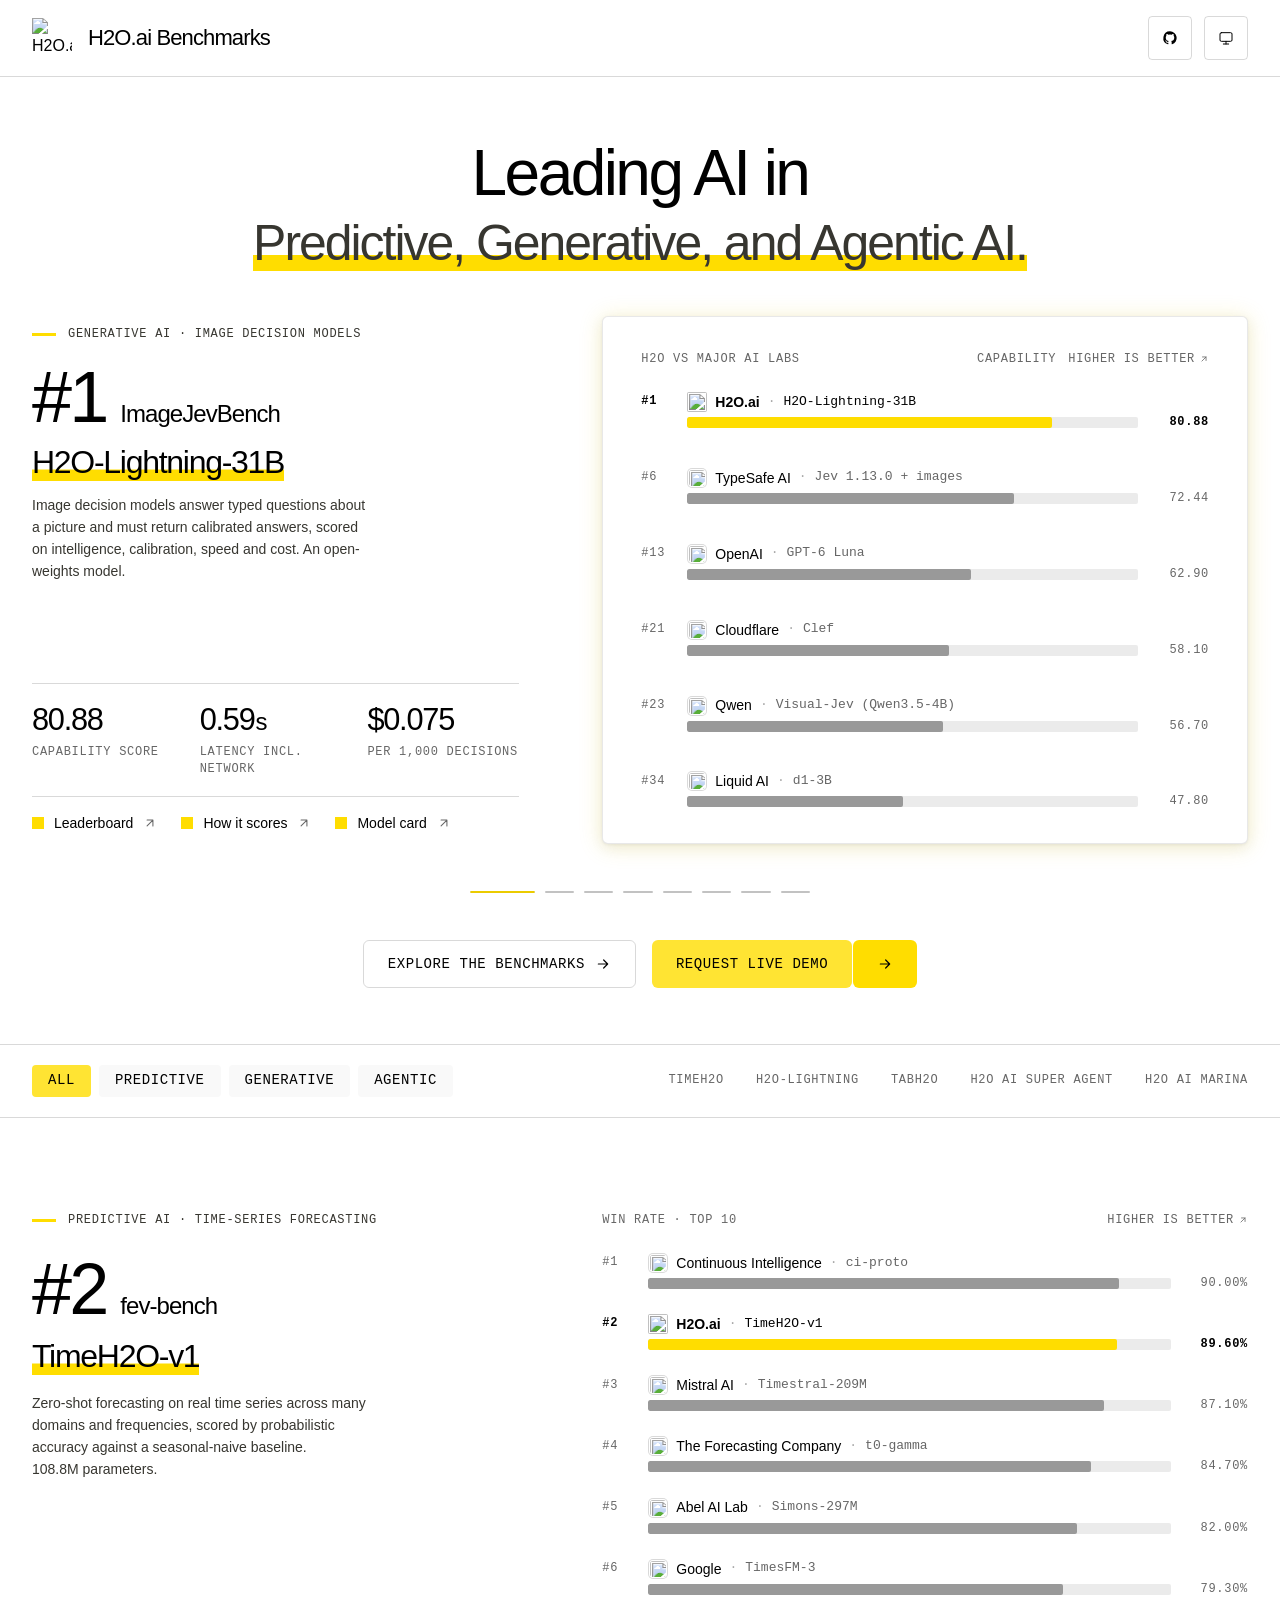
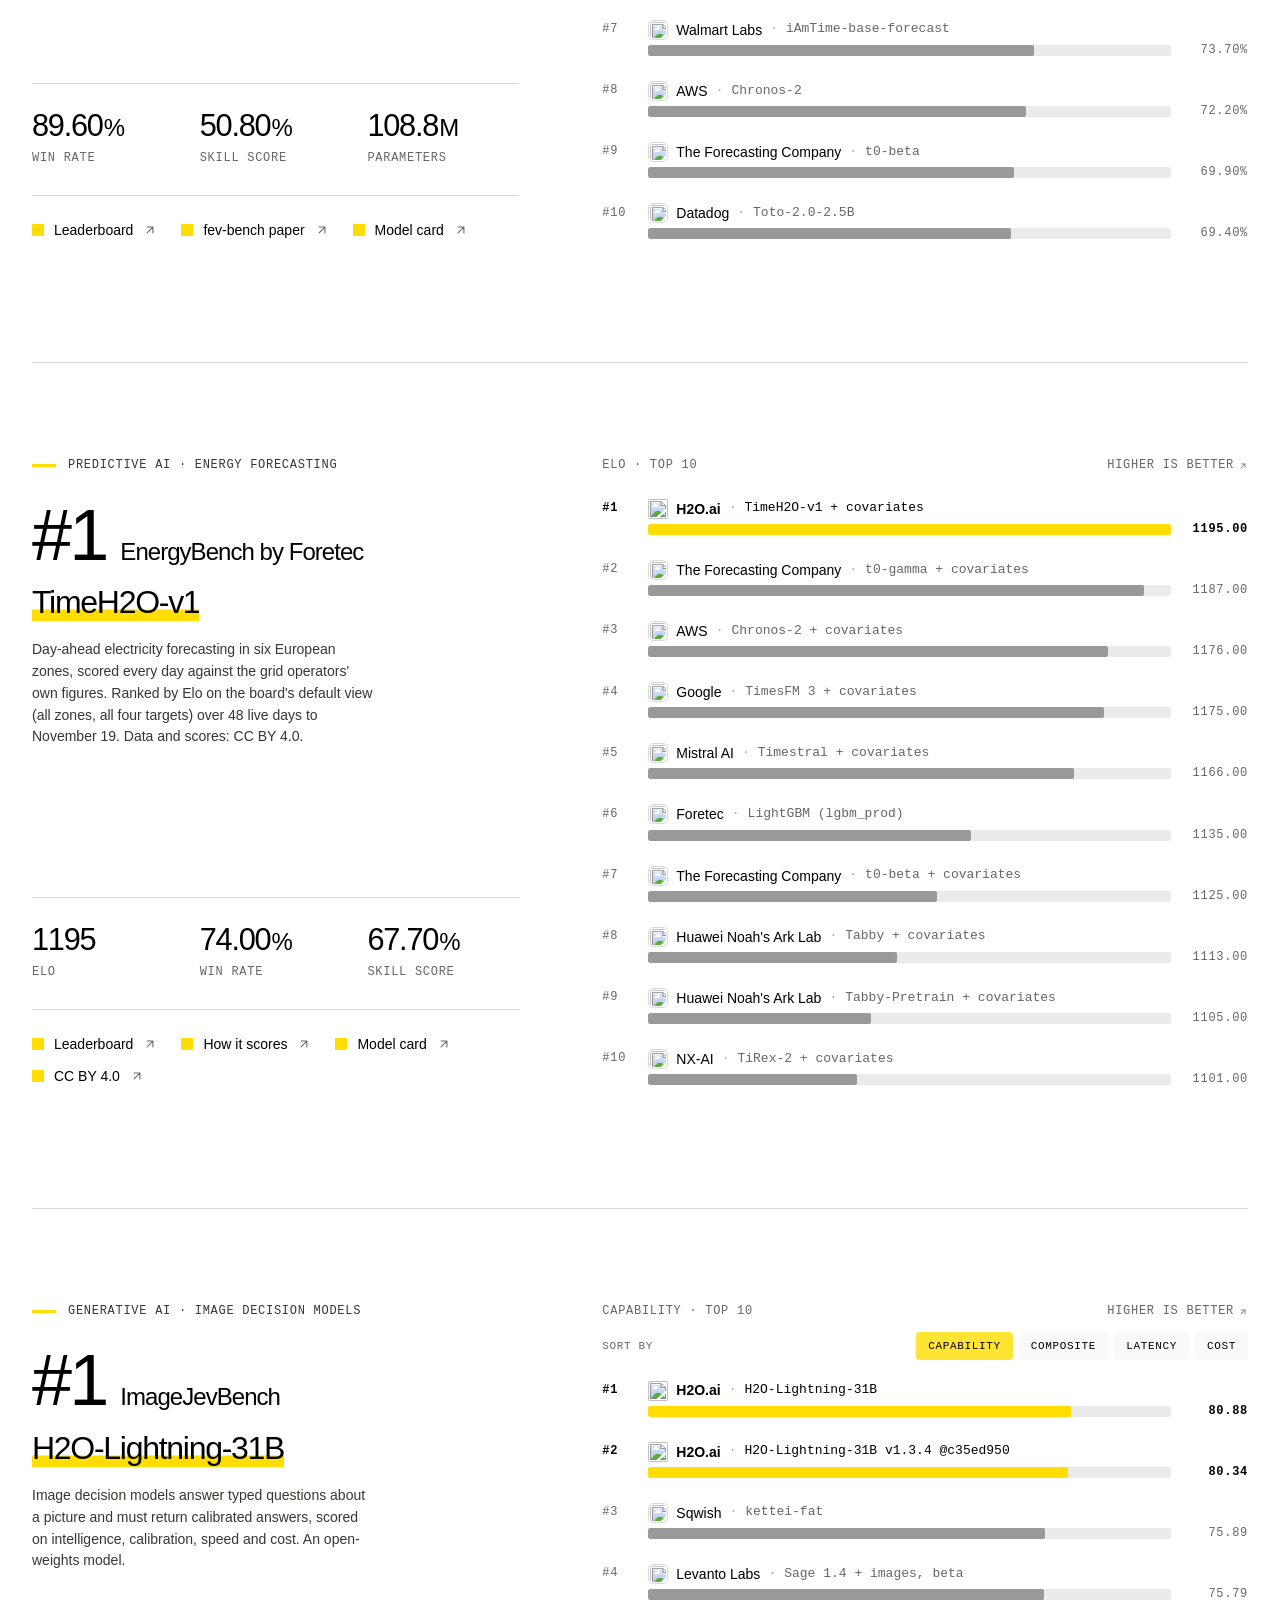
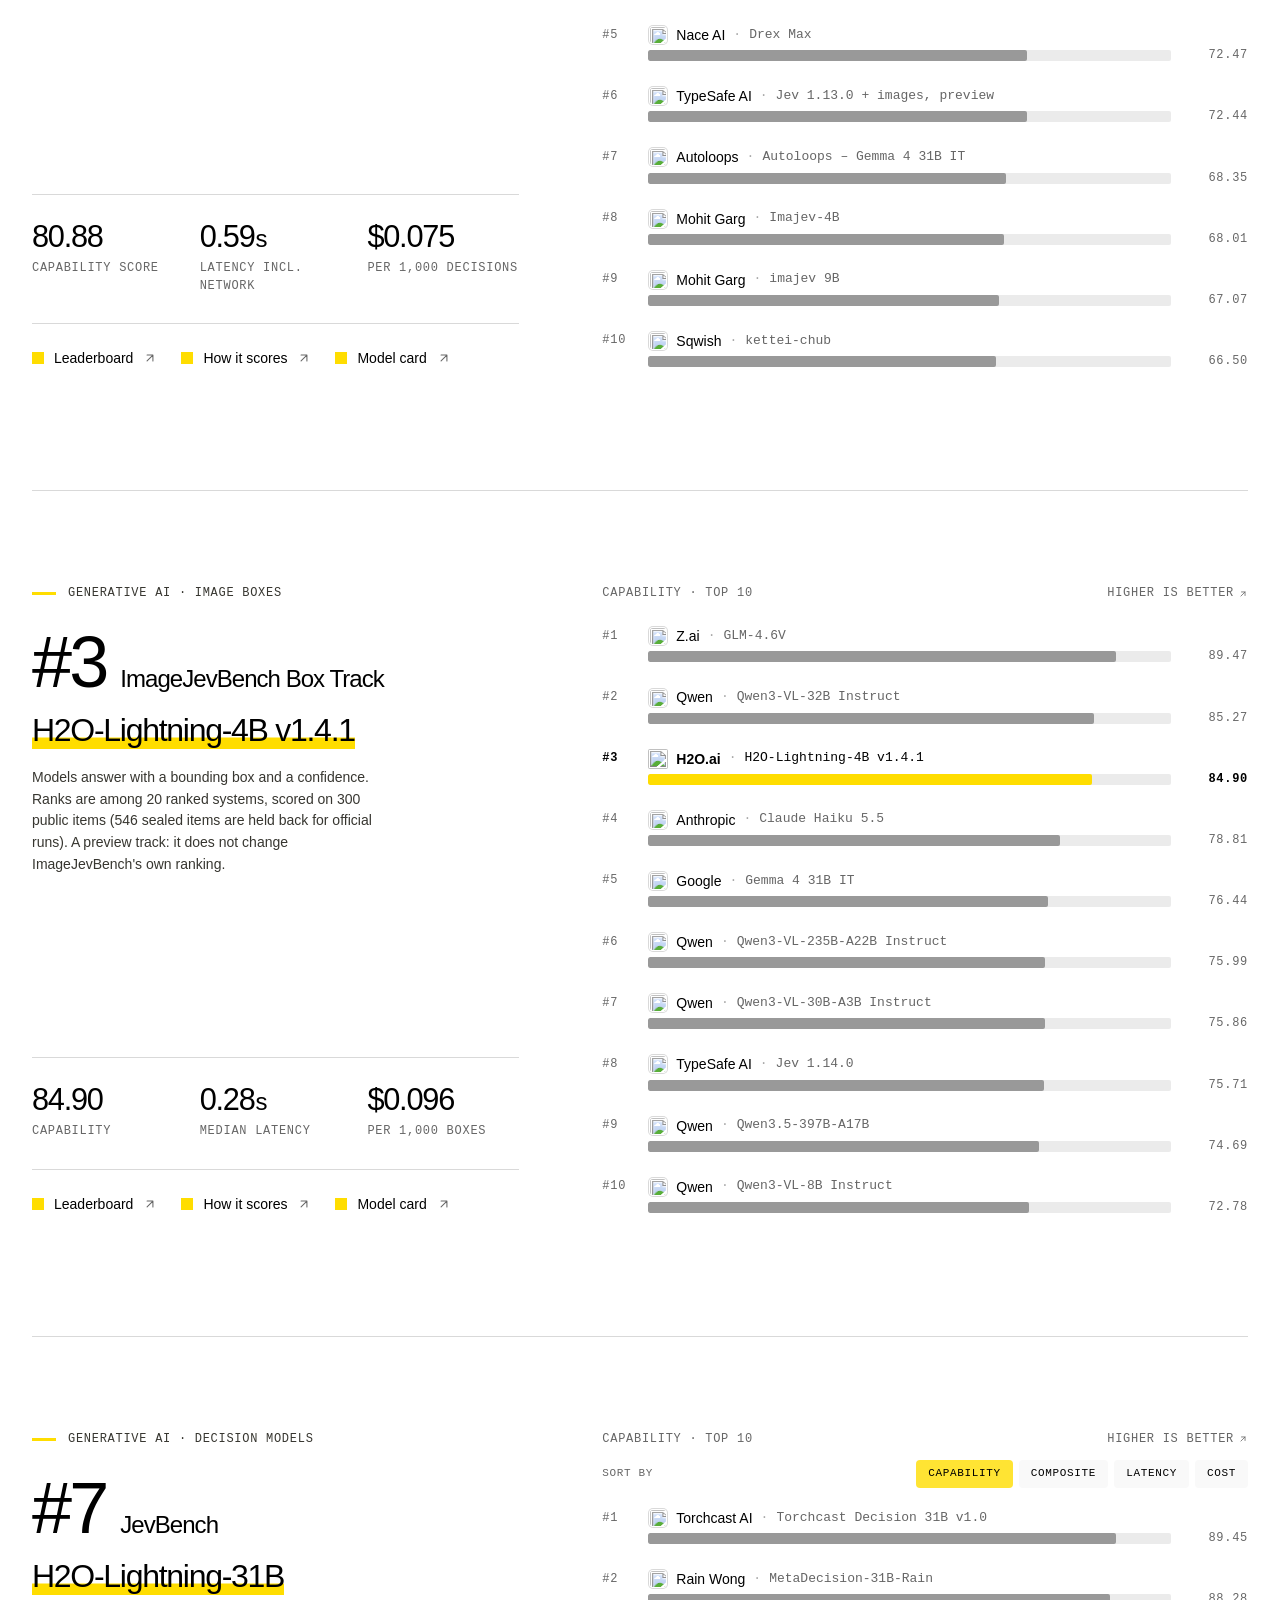
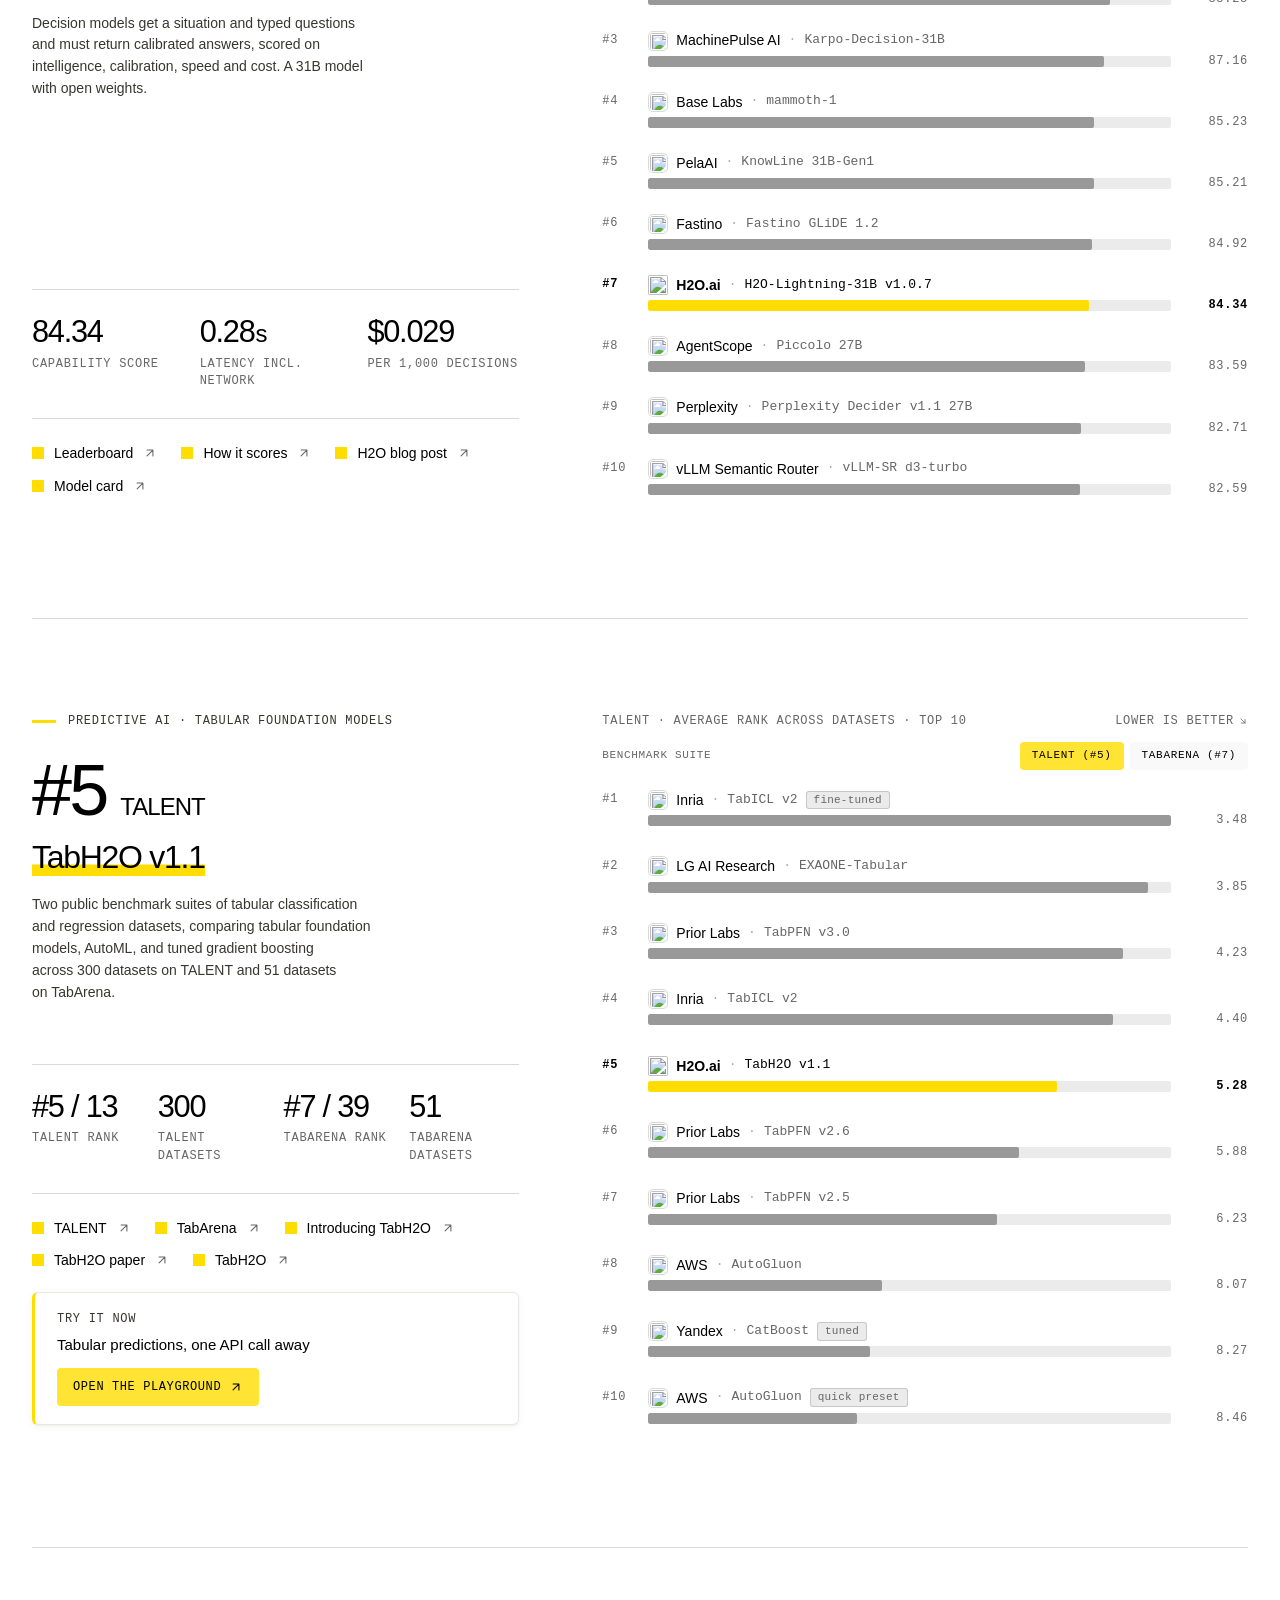
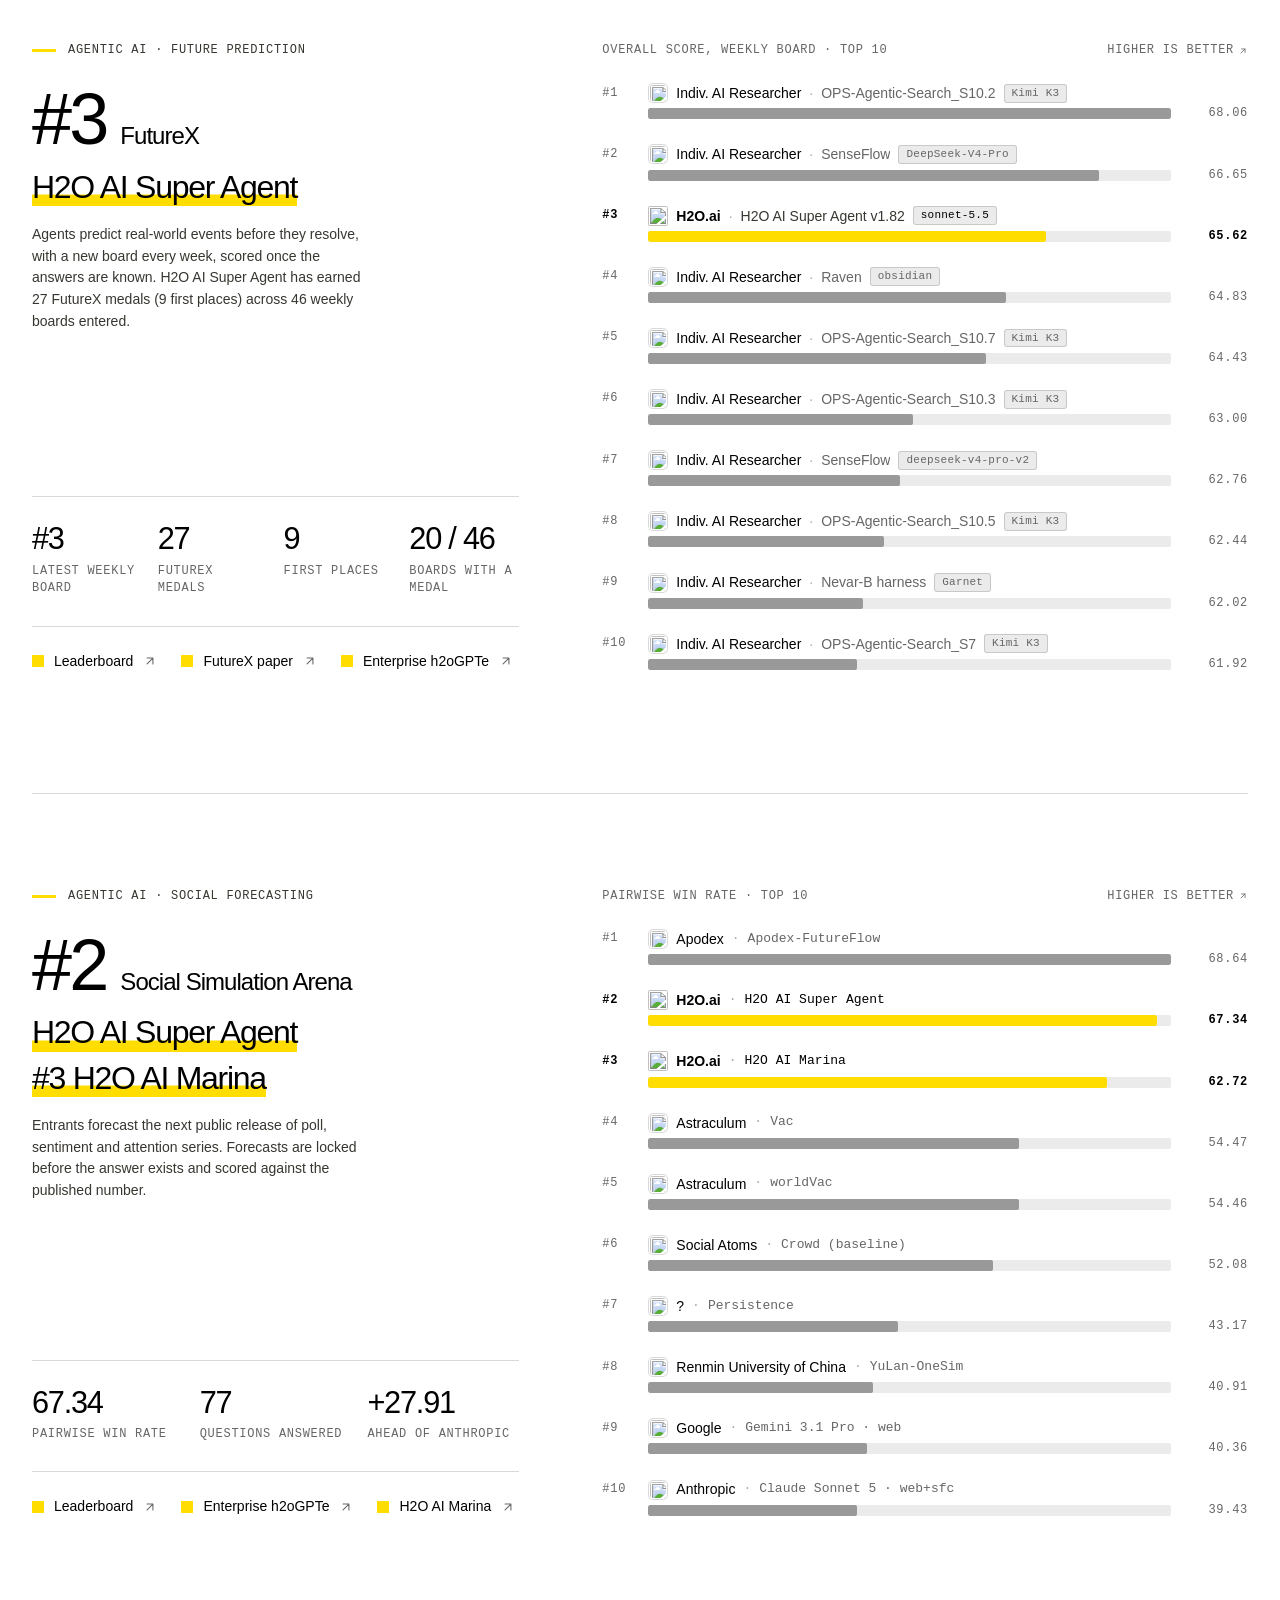
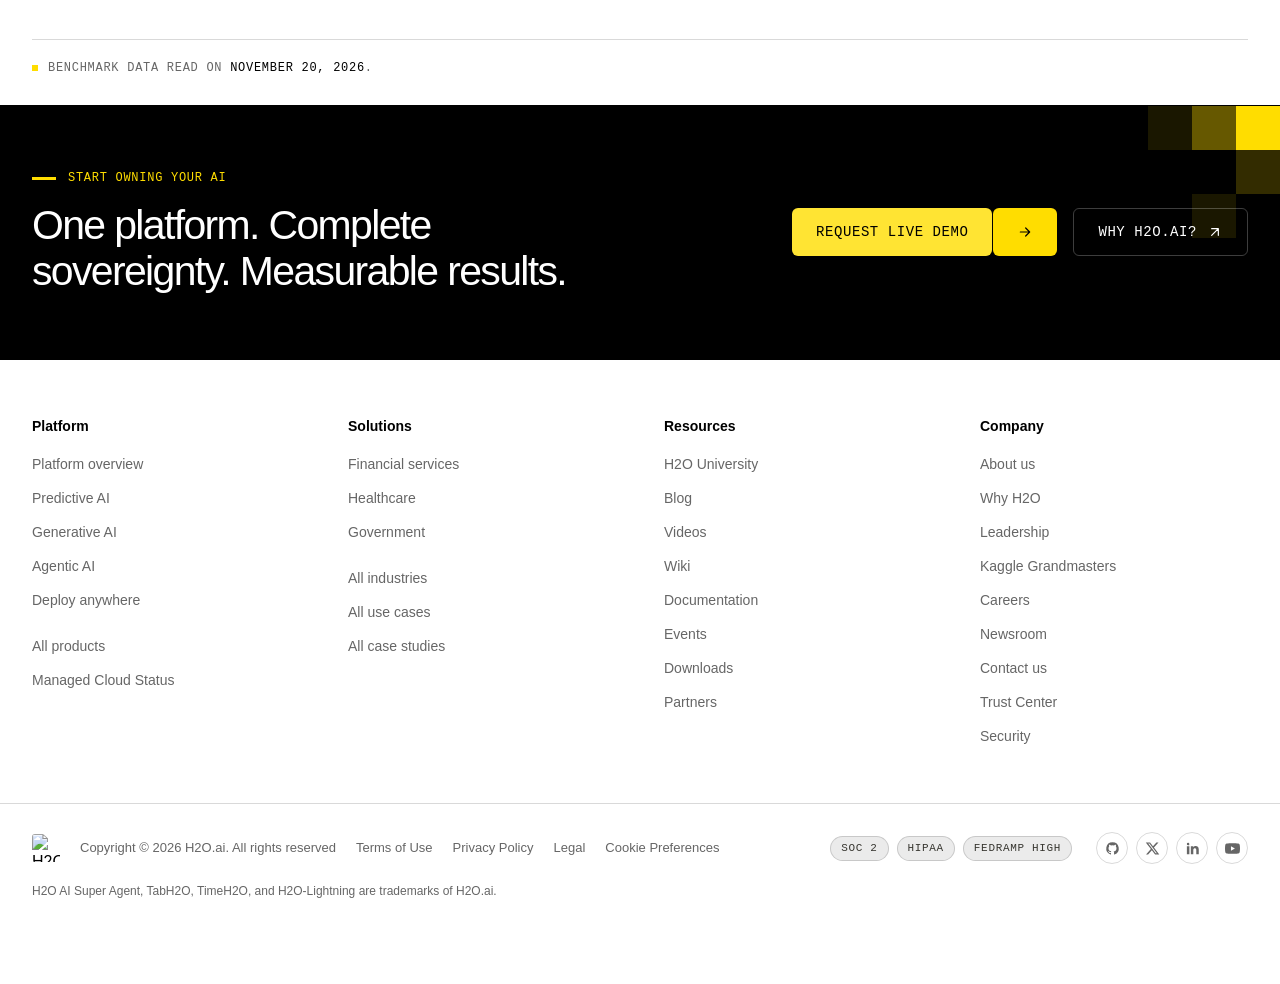
==== commit 2ce84ba8: "2026-11-20 update" ====
--- a/site/index.html
+++ b/site/index.html
@@ -47,4 +47,4 @@
           document.documentElement.dataset.theme = savedTheme
       } catch (error) {}
     </script><style>@font-face{font-family:Inter-4aaa908990df19ce;src:url("/benchmarks/_astro/fonts/1e49bd114953732c.woff2") format("woff2");font-display:swap;unicode-range:U+0100-02BA,U+02BD-02C5,U+02C7-02CC,U+02CE-02D7,U+02DD-02FF,U+0304,U+0308,U+0329,U+1D00-1DBF,U+1E00-1E9F,U+1EF2-1EFF,U+2020,U+20A0-20AB,U+20AD-20C4,U+2113,U+2C60-2C7F,U+A720-A7FF;font-weight:400;font-style:normal;}@font-face{font-family:Inter-4aaa908990df19ce;src:url("/benchmarks/_astro/fonts/e868cdf4720e9ea5.woff2") format("woff2");font-display:swap;unicode-range:U+0000-00FF,U+0131,U+0152-0153,U+02BB-02BC,U+02C6,U+02DA,U+02DC,U+0304,U+0308,U+0329,U+2000-206F,U+20AC,U+2122,U+2191,U+2193,U+2212,U+2215,U+FEFF,U+FFFD;font-weight:400;font-style:normal;}@font-face{font-family:Inter-4aaa908990df19ce;src:url("/benchmarks/_astro/fonts/1e49bd114953732c.woff2") format("woff2");font-display:swap;unicode-range:U+0100-02BA,U+02BD-02C5,U+02C7-02CC,U+02CE-02D7,U+02DD-02FF,U+0304,U+0308,U+0329,U+1D00-1DBF,U+1E00-1E9F,U+1EF2-1EFF,U+2020,U+20A0-20AB,U+20AD-20C4,U+2113,U+2C60-2C7F,U+A720-A7FF;font-weight:500;font-style:normal;}@font-face{font-family:Inter-4aaa908990df19ce;src:url("/benchmarks/_astro/fonts/e868cdf4720e9ea5.woff2") format("woff2");font-display:swap;unicode-range:U+0000-00FF,U+0131,U+0152-0153,U+02BB-02BC,U+02C6,U+02DA,U+02DC,U+0304,U+0308,U+0329,U+2000-206F,U+20AC,U+2122,U+2191,U+2193,U+2212,U+2215,U+FEFF,U+FFFD;font-weight:500;font-style:normal;}@font-face{font-family:Inter-4aaa908990df19ce;src:url("/benchmarks/_astro/fonts/1e49bd114953732c.woff2") format("woff2");font-display:swap;unicode-range:U+0100-02BA,U+02BD-02C5,U+02C7-02CC,U+02CE-02D7,U+02DD-02FF,U+0304,U+0308,U+0329,U+1D00-1DBF,U+1E00-1E9F,U+1EF2-1EFF,U+2020,U+20A0-20AB,U+20AD-20C4,U+2113,U+2C60-2C7F,U+A720-A7FF;font-weight:600;font-style:normal;}@font-face{font-family:Inter-4aaa908990df19ce;src:url("/benchmarks/_astro/fonts/e868cdf4720e9ea5.woff2") format("woff2");font-display:swap;unicode-range:U+0000-00FF,U+0131,U+0152-0153,U+02BB-02BC,U+02C6,U+02DA,U+02DC,U+0304,U+0308,U+0329,U+2000-206F,U+20AC,U+2122,U+2191,U+2193,U+2212,U+2215,U+FEFF,U+FFFD;font-weight:600;font-style:normal;}@font-face{font-family:Inter-4aaa908990df19ce;src:url("/benchmarks/_astro/fonts/1e49bd114953732c.woff2") format("woff2");font-display:swap;unicode-range:U+0100-02BA,U+02BD-02C5,U+02C7-02CC,U+02CE-02D7,U+02DD-02FF,U+0304,U+0308,U+0329,U+1D00-1DBF,U+1E00-1E9F,U+1EF2-1EFF,U+2020,U+20A0-20AB,U+20AD-20C4,U+2113,U+2C60-2C7F,U+A720-A7FF;font-weight:700;font-style:normal;}@font-face{font-family:Inter-4aaa908990df19ce;src:url("/benchmarks/_astro/fonts/e868cdf4720e9ea5.woff2") format("woff2");font-display:swap;unicode-range:U+0000-00FF,U+0131,U+0152-0153,U+02BB-02BC,U+02C6,U+02DA,U+02DC,U+0304,U+0308,U+0329,U+2000-206F,U+20AC,U+2122,U+2191,U+2193,U+2212,U+2215,U+FEFF,U+FFFD;font-weight:700;font-style:normal;}@font-face{font-family:"Inter-4aaa908990df19ce fallback: Arial";src:local("Arial");font-display:swap;font-weight:400;font-style:normal;size-adjust:134.2826%;ascent-override:72.1426%;descent-override:17.9629%;line-gap-override:0%;}@font-face{font-family:"Inter-4aaa908990df19ce fallback: Arial";src:local("Arial");font-display:swap;font-weight:400;font-style:normal;size-adjust:134.2826%;ascent-override:72.1426%;descent-override:17.9629%;line-gap-override:0%;}@font-face{font-family:"Inter-4aaa908990df19ce fallback: Arial";src:local("Arial");font-display:swap;font-weight:500;font-style:normal;size-adjust:134.2826%;ascent-override:72.1426%;descent-override:17.9629%;line-gap-override:0%;}@font-face{font-family:"Inter-4aaa908990df19ce fallback: Arial";src:local("Arial");font-display:swap;font-weight:500;font-style:normal;size-adjust:134.2826%;ascent-override:72.1426%;descent-override:17.9629%;line-gap-override:0%;}@font-face{font-family:"Inter-4aaa908990df19ce fallback: Arial";src:local("Arial");font-display:swap;font-weight:600;font-style:normal;size-adjust:134.2826%;ascent-override:72.1426%;descent-override:17.9629%;line-gap-override:0%;}@font-face{font-family:"Inter-4aaa908990df19ce fallback: Arial";src:local("Arial");font-display:swap;font-weight:600;font-style:normal;size-adjust:134.2826%;ascent-override:72.1426%;descent-override:17.9629%;line-gap-override:0%;}@font-face{font-family:"Inter-4aaa908990df19ce fallback: Arial Bold";src:local("Arial Bold");font-display:swap;font-weight:700;font-style:normal;size-adjust:124.7202%;ascent-override:77.6738%;descent-override:19.3402%;line-gap-override:0%;}@font-face{font-family:"Inter-4aaa908990df19ce fallback: Arial Bold";src:local("Arial Bold");font-display:swap;font-weight:700;font-style:normal;size-adjust:124.7202%;ascent-override:77.6738%;descent-override:19.3402%;line-gap-override:0%;}:root{--font-inter:Inter-4aaa908990df19ce,"Inter-4aaa908990df19ce fallback: Arial","Inter-4aaa908990df19ce fallback: Arial Bold",Arial,sans-serif;}</style><link rel="preload" href="/benchmarks/_astro/fonts/e868cdf4720e9ea5.woff2" as="font" type="font/woff2" crossorigin><style>@font-face{font-family:"DM Sans-711815f8074a5576";src:url("/benchmarks/_astro/fonts/c02d5791c0754eb9.woff2") format("woff2");font-display:swap;unicode-range:U+0100-02BA,U+02BD-02C5,U+02C7-02CC,U+02CE-02D7,U+02DD-02FF,U+0304,U+0308,U+0329,U+1D00-1DBF,U+1E00-1E9F,U+1EF2-1EFF,U+2020,U+20A0-20AB,U+20AD-20C4,U+2113,U+2C60-2C7F,U+A720-A7FF;font-weight:400 700;font-style:normal;}@font-face{font-family:"DM Sans-711815f8074a5576";src:url("/benchmarks/_astro/fonts/883140ea939798e2.woff2") format("woff2");font-display:swap;unicode-range:U+0000-00FF,U+0131,U+0152-0153,U+02BB-02BC,U+02C6,U+02DA,U+02DC,U+0304,U+0308,U+0329,U+2000-206F,U+20AC,U+2122,U+2191,U+2193,U+2212,U+2215,U+FEFF,U+FFFD;font-weight:400 700;font-style:normal;}@font-face{font-family:"DM Sans-711815f8074a5576 fallback: Arial";src:local("Arial");font-display:swap;font-weight:400 700;font-style:normal;size-adjust:114.8495%;ascent-override:86.3739%;descent-override:26.9918%;line-gap-override:0%;}@font-face{font-family:"DM Sans-711815f8074a5576 fallback: Arial";src:local("Arial");font-display:swap;font-weight:400 700;font-style:normal;size-adjust:114.8495%;ascent-override:86.3739%;descent-override:26.9918%;line-gap-override:0%;}:root{--font-dm-sans:"DM Sans-711815f8074a5576","DM Sans-711815f8074a5576 fallback: Arial",Arial,sans-serif;}</style><link rel="preload" href="/benchmarks/_astro/fonts/883140ea939798e2.woff2" as="font" type="font/woff2" crossorigin><style>@font-face{font-family:"DM Mono-7f912afb8e5fe45d";src:url("/benchmarks/_astro/fonts/92e4fd2cc7c5fac8.woff2") format("woff2");font-display:swap;unicode-range:U+0100-02BA,U+02BD-02C5,U+02C7-02CC,U+02CE-02D7,U+02DD-02FF,U+0304,U+0308,U+0329,U+1D00-1DBF,U+1E00-1E9F,U+1EF2-1EFF,U+2020,U+20A0-20AB,U+20AD-20C4,U+2113,U+2C60-2C7F,U+A720-A7FF;font-weight:400;font-style:normal;}@font-face{font-family:"DM Mono-7f912afb8e5fe45d";src:url("/benchmarks/_astro/fonts/29eb36ed7b476a63.woff2") format("woff2");font-display:swap;unicode-range:U+0000-00FF,U+0131,U+0152-0153,U+02BB-02BC,U+02C6,U+02DA,U+02DC,U+0304,U+0308,U+0329,U+2000-206F,U+20AC,U+2122,U+2191,U+2193,U+2212,U+2215,U+FEFF,U+FFFD;font-weight:400;font-style:normal;}@font-face{font-family:"DM Mono-7f912afb8e5fe45d";src:url("/benchmarks/_astro/fonts/64ce27dafebe0e3a.woff2") format("woff2");font-display:swap;unicode-range:U+0100-02BA,U+02BD-02C5,U+02C7-02CC,U+02CE-02D7,U+02DD-02FF,U+0304,U+0308,U+0329,U+1D00-1DBF,U+1E00-1E9F,U+1EF2-1EFF,U+2020,U+20A0-20AB,U+20AD-20C4,U+2113,U+2C60-2C7F,U+A720-A7FF;font-weight:500;font-style:normal;}@font-face{font-family:"DM Mono-7f912afb8e5fe45d";src:url("/benchmarks/_astro/fonts/822b37d634d5fceb.woff2") format("woff2");font-display:swap;unicode-range:U+0000-00FF,U+0131,U+0152-0153,U+02BB-02BC,U+02C6,U+02DA,U+02DC,U+0304,U+0308,U+0329,U+2000-206F,U+20AC,U+2122,U+2191,U+2193,U+2212,U+2215,U+FEFF,U+FFFD;font-weight:500;font-style:normal;}@font-face{font-family:"DM Mono-7f912afb8e5fe45d fallback: Courier New";src:local("Courier New");font-display:swap;font-weight:400;font-style:normal;size-adjust:99.9837%;ascent-override:99.2161%;descent-override:31.005%;}@font-face{font-family:"DM Mono-7f912afb8e5fe45d fallback: Courier New";src:local("Courier New");font-display:swap;font-weight:400;font-style:normal;size-adjust:99.9837%;ascent-override:99.2161%;descent-override:31.005%;}@font-face{font-family:"DM Mono-7f912afb8e5fe45d fallback: Courier New";src:local("Courier New");font-display:swap;font-weight:500;font-style:normal;size-adjust:99.9837%;ascent-override:99.2161%;descent-override:31.005%;}@font-face{font-family:"DM Mono-7f912afb8e5fe45d fallback: Courier New";src:local("Courier New");font-display:swap;font-weight:500;font-style:normal;size-adjust:99.9837%;ascent-override:99.2161%;descent-override:31.005%;}:root{--font-dm-mono:"DM Mono-7f912afb8e5fe45d","DM Mono-7f912afb8e5fe45d fallback: Courier New",ui-monospace,SFMono-Regular,Menlo,Consolas,monospace;}</style><link rel="preload" href="/benchmarks/_astro/fonts/29eb36ed7b476a63.woff2" as="font" type="font/woff2" crossorigin><link rel="preload" href="/benchmarks/_astro/fonts/822b37d634d5fceb.woff2" as="font" type="font/woff2" crossorigin><link rel="icon" type="image/svg+xml" href="/benchmarks/h2o-logo.svg"><script type="module" src="/benchmarks/_astro/Layout.astro_astro_type_script_index_0_lang.DmMR7HOd.js"></script><title>H2O.ai Benchmarks</title><meta name="description" content="Explore AI model benchmark results and discover top-performing models with a clean, easy-to-scan overview for researchers and developers."><meta property="og:title" content="H2O.ai Benchmarks"><meta property="og:description" content="Explore AI model benchmark results and discover top-performing models with a clean, easy-to-scan overview for researchers and developers."><style>._base_1hpq0_8{height:48px;font-family:var(--font-mono);letter-spacing:.04em;text-transform:uppercase;white-space:nowrap;border-radius:6px;font-size:14px;font-weight:500;line-height:20px}._base_1hpq0_8 svg{width:16px;height:16px;transition:transform .2s var(--ease-brand)}._base_1hpq0_8:hover svg{transform:translate(2px)}.button[data-astro-cid-u6mbydr5]{color:var(--ink);transition:color .2s var(--ease-brand), background-color .2s var(--ease-brand), border-color .2s var(--ease-brand);justify-content:center;align-items:center;gap:10px;padding:0 24px;display:inline-flex}.primary[data-astro-cid-u6mbydr5]{background:var(--btn-yellow);color:#000}.primary[data-astro-cid-u6mbydr5]:hover{background:var(--yellow)}.ghost[data-astro-cid-u6mbydr5]{border:1px solid var(--btn-ghost-border);background:0 0}.ghost[data-astro-cid-u6mbydr5]:hover{background:var(--raised);border-color:var(--raised)}.small[data-astro-cid-u6mbydr5]{letter-spacing:.05em;border-radius:4px;flex-shrink:0;gap:8px;height:38px;padding:0 16px;font-size:12px}.small[data-astro-cid-u6mbydr5] svg[data-astro-cid-u6mbydr5]{width:14px;height:14px}.small[data-astro-cid-u6mbydr5]:hover svg[data-astro-cid-u6mbydr5]{transform:translate(2px,-2px)}@media (width<=760px){.button[data-astro-cid-u6mbydr5]{border-radius:4px;gap:10px;height:44px;padding:0 20px;font-size:14px}.button[data-astro-cid-u6mbydr5] svg[data-astro-cid-u6mbydr5]{width:16px;height:16px}}.kicker[data-astro-cid-mrsh75co]{font-family:var(--font-mono);letter-spacing:.06em;text-transform:uppercase;color:var(--kicker-ink);align-items:center;gap:12px;font-size:12px;font-weight:400;line-height:1.44;display:flex}.kicker[data-astro-cid-mrsh75co]:before{content:"";background:var(--yellow);flex-shrink:0;width:24px;height:3px}.summary[data-astro-cid-yoznzinb]{flex-direction:column;align-items:flex-start;padding:18px 0;display:flex}.ranking[data-astro-cid-yoznzinb]{align-items:baseline;gap:14px;margin-top:24px;display:flex}.rank[data-astro-cid-yoznzinb],.model[data-astro-cid-yoznzinb],.stats[data-astro-cid-yoznzinb] dd[data-astro-cid-yoznzinb]{font-family:var(--font-heading);font-variation-settings:"opsz" 14;letter-spacing:-.04em;font-weight:500}.rank[data-astro-cid-yoznzinb]{color:var(--accent);flex-shrink:0;font-size:72px;line-height:1.02}.summary[data-astro-cid-yoznzinb] h2[data-astro-cid-yoznzinb]{letter-spacing:-.04em;color:var(--ink);font-size:24px;font-weight:500;line-height:1.24}.model[data-astro-cid-yoznzinb]{color:var(--accent);box-shadow:inset 0 -.36em 0 var(--text-highlight);margin-top:12px;font-size:32px;line-height:1.16}.model[data-astro-cid-yoznzinb]+.model[data-astro-cid-yoznzinb]{margin-top:8px}.description[data-astro-cid-yoznzinb]{max-width:44ch;color:var(--body);text-wrap:pretty;margin-top:18px;margin-bottom:28px;font-size:14px;line-height:1.56}.stats[data-astro-cid-yoznzinb]{border-top:1px solid var(--line);grid-template-columns:repeat(3,minmax(0,1fr));gap:16px;width:100%;margin-top:auto;padding-top:24px;display:grid}.statsFourUp[data-astro-cid-yoznzinb]{grid-template-columns:repeat(4,minmax(0,1fr))}.stats[data-astro-cid-yoznzinb]>div[data-astro-cid-yoznzinb]{flex-direction:column;gap:6px;display:flex}.stats[data-astro-cid-yoznzinb] dt[data-astro-cid-yoznzinb],.playgroundEyebrow[data-astro-cid-yoznzinb]{font-family:var(--font-mono);letter-spacing:.06em;text-transform:uppercase;font-size:12px;font-weight:400;line-height:1.44}.stats[data-astro-cid-yoznzinb] dt[data-astro-cid-yoznzinb]{color:var(--muted)}.stats[data-astro-cid-yoznzinb] dd[data-astro-cid-yoznzinb]{font-variant-numeric:tabular-nums;color:var(--ink);white-space:nowrap;order:-1;font-size:clamp(24px,2.4vw,32px);line-height:1.16}.stats[data-astro-cid-yoznzinb] dd[data-astro-cid-yoznzinb]>span[data-astro-cid-yoznzinb]{margin-left:1px;font-size:.78em}.resources[data-astro-cid-yoznzinb]{border-top:1px solid var(--line);flex-wrap:wrap;gap:12px 24px;width:100%;margin-top:28px;padding-top:24px;display:flex}.resources[data-astro-cid-yoznzinb] a[data-astro-cid-yoznzinb]{color:var(--ink);white-space:nowrap;align-items:center;gap:10px;font-size:14px;font-weight:500;line-height:1.44;display:inline-flex}.resources[data-astro-cid-yoznzinb] a[data-astro-cid-yoznzinb]:hover{text-underline-offset:3px;text-decoration:underline}.linkSquare[data-astro-cid-yoznzinb]{background:var(--yellow);width:12px;height:12px;transition:background-color .2s var(--ease-brand);flex-shrink:0}.resources[data-astro-cid-yoznzinb] a[data-astro-cid-yoznzinb]:hover .linkSquare[data-astro-cid-yoznzinb]{background:var(--btn-yellow)}.resources[data-astro-cid-yoznzinb] svg[data-astro-cid-yoznzinb]{width:14px;height:14px;color:var(--muted);transition:transform .2s var(--ease-brand), color .2s var(--ease-brand)}.resources[data-astro-cid-yoznzinb] a[data-astro-cid-yoznzinb]:hover svg[data-astro-cid-yoznzinb]{color:var(--ink);transform:translate(2px,-2px)}.compact[data-astro-cid-yoznzinb]{padding:10px 0}.compact[data-astro-cid-yoznzinb] .ranking[data-astro-cid-yoznzinb]{margin-top:18px}.compact[data-astro-cid-yoznzinb] .model[data-astro-cid-yoznzinb]{margin-top:10px}.compact[data-astro-cid-yoznzinb] .model[data-astro-cid-yoznzinb]+.model[data-astro-cid-yoznzinb]{margin-top:6px}.compact[data-astro-cid-yoznzinb] .description[data-astro-cid-yoznzinb]{margin-top:14px;margin-bottom:0}.compact[data-astro-cid-yoznzinb] .stats[data-astro-cid-yoznzinb]{padding-top:18px}.compact[data-astro-cid-yoznzinb] .resources[data-astro-cid-yoznzinb]{margin-top:18px;padding-top:16px}.withPlayground[data-astro-cid-yoznzinb] .description[data-astro-cid-yoznzinb]{margin-bottom:60px}.playgroundCard[data-astro-cid-yoznzinb]{background:var(--chart-surface);border:1px solid var(--chart-border);border-left:3px solid var(--yellow);width:100%;box-shadow:var(--tile-shadow);transition:box-shadow .24s var(--ease-brand);border-radius:6px;flex-direction:column;align-items:flex-start;gap:12px;margin-top:22px;padding:18px 22px;display:flex}.playgroundCard[data-astro-cid-yoznzinb]:hover{box-shadow:var(--tile-shadow-hover)}.playgroundText[data-astro-cid-yoznzinb]{flex-direction:column;gap:6px;width:100%;display:flex}.playgroundEyebrow[data-astro-cid-yoznzinb]{color:var(--kicker-ink)}.playgroundCopy[data-astro-cid-yoznzinb]{color:var(--ink);text-wrap:pretty;font-size:15px;font-weight:500;line-height:1.44}@media (width<=1000px){.summary[data-astro-cid-yoznzinb]:not(.compact){padding:12px 0 18px}}@media (width<=760px){.summary[data-astro-cid-yoznzinb]:not(.compact){padding:0}.rank[data-astro-cid-yoznzinb]{font-size:56px}.stats[data-astro-cid-yoznzinb] dd[data-astro-cid-yoznzinb]{font-size:24px}}@media (width<=480px){.statsFourUp[data-astro-cid-yoznzinb]{grid-template-columns:repeat(2,minmax(0,1fr))}}._cards_uhlfb_1{grid-template-rows:repeat(2,minmax(0,1fr));grid-template-columns:repeat(4,minmax(0,1fr));gap:18px;width:100%;height:100%;display:grid}._card_uhlfb_1{background:var(--chart-surface);border:1px solid var(--chart-border);min-width:0;box-shadow:var(--tile-shadow);transition:box-shadow .24s var(--ease-brand), transform .24s var(--ease-brand);border-radius:6px;flex-direction:column;align-items:flex-start;padding:22px 24px;display:flex}._card_uhlfb_1:hover{box-shadow:var(--tile-shadow-hover);transform:translateY(-2px)}._category_uhlfb_25{font-family:var(--font-mono);letter-spacing:.06em;text-transform:uppercase;color:var(--kicker-ink);align-items:center;gap:8px;font-size:12px;font-weight:400;line-height:1.44;display:inline-flex}._category_uhlfb_25:before{content:"";background:var(--yellow);width:16px;height:2px}._rank_uhlfb_43,._model_uhlfb_44{font-family:var(--font-heading);font-variation-settings:"opsz" 14;letter-spacing:-.04em;color:var(--accent);font-weight:500}._rank_uhlfb_43{font-variant-numeric:tabular-nums;margin-block:auto;padding:8px 0;font-size:clamp(40px,3.2vw,56px);line-height:1.04}._footer_uhlfb_58{border-top:1px solid var(--line);flex-direction:column;align-self:stretch;gap:4px;padding-top:12px;display:flex}._name_uhlfb_66,._model_uhlfb_44{white-space:nowrap;text-overflow:ellipsis;max-width:100%;overflow:hidden}._name_uhlfb_66{color:var(--muted);font-size:14px;line-height:1.44}._model_uhlfb_44{box-shadow:inset 0 -.36em 0 var(--text-highlight);align-self:flex-start;font-size:22px;line-height:1.32}@media (width<=760px){._cards_uhlfb_1{grid-template-rows:auto;grid-template-columns:repeat(2,minmax(0,1fr));gap:12px;height:auto}._card_uhlfb_1{padding:16px}._rank_uhlfb_43{padding:14px 0}._model_uhlfb_44{font-size:18px}}._pill_1tadp_1{background:var(--raised);height:32px;color:var(--ink);font-family:var(--font-mono);letter-spacing:.04em;text-transform:uppercase;white-space:nowrap;transition:background-color .2s var(--ease-brand), color .2s var(--ease-brand);border:0;border-radius:4px;justify-content:center;align-items:center;padding:0 16px;font-size:14px;font-weight:500;line-height:1.44;display:inline-flex}._pill_1tadp_1:hover:not([aria-pressed=true]){background:var(--chip-hover)}._pill_1tadp_1[aria-pressed=true]{background:var(--btn-yellow);color:#000}._small_1tadp_27{letter-spacing:.06em;height:28px;padding:0 12px;font-size:11px}._card_1cgec_1,._plain_1cgec_2{flex-direction:column;display:flex}._card_1cgec_1{background:var(--chart-surface);border:1px solid var(--chart-border);box-shadow:var(--chart-shadow);transition:box-shadow .28s var(--ease-brand), border-color .28s var(--ease-brand), transform .28s var(--ease-brand);border-radius:6px;padding:34px 38px}._card_1cgec_1:hover{box-shadow:var(--chart-shadow-hover);transform:translateY(-2px)}._plain_1cgec_2{padding:18px 0}._linked_1cgec_26{cursor:pointer}._linked_1cgec_26:focus-within{outline:4px solid var(--focus-ring,#ffffff30);outline-offset:0px}._chartHeading_1cgec_35{font-family:var(--font-mono);letter-spacing:.06em;text-transform:uppercase;color:var(--muted);flex-direction:column;gap:12px;margin-bottom:24px;font-size:12px;font-weight:500;line-height:1.44;display:flex}._chartHeadingWithControls_1cgec_48{margin-bottom:20px}._chartHeadingTop_1cgec_51{flex-wrap:wrap;justify-content:space-between;align-items:center;gap:8px;display:flex}._chartMetric_1cgec_58{align-items:center;gap:12px;margin-left:auto;display:flex}._chartSortBar_1cgec_64{flex-wrap:wrap;justify-content:space-between;align-items:center;gap:10px 16px;display:flex}._chartSortPills_1cgec_71{flex-wrap:wrap;align-items:center;gap:6px;display:inline-flex}._chartScale_1cgec_79,._chartSortLabel_1cgec_80,._rowRank_1cgec_81,._barValue_1cgec_82{font-family:var(--font-mono);letter-spacing:.06em;text-transform:uppercase;font-size:12px;font-weight:400;line-height:1.44}._chartSortLabel_1cgec_80{font-size:11px}._chartScale_1cgec_79{white-space:nowrap;align-items:center;gap:4px;display:flex}._chartScale_1cgec_79 svg{width:10px;height:10px;transform:rotate(-45deg)}._chartScaleLower_1cgec_104 svg{transform:rotate(45deg)}._chartRows_1cgec_109{flex-direction:column;flex:1;justify-content:space-between;display:flex}._compact_1cgec_115{gap:12px}._comfortable_1cgec_118{gap:24px}._chartRow_1cgec_109{grid-template-columns:34px minmax(0,1fr);gap:4px 12px;display:grid}._rowRank_1cgec_81{color:var(--muted);grid-area:1/1;align-self:center}._chartModel_1cgec_133{grid-column:2;align-items:center;gap:8px;min-width:0;font-size:14px;font-weight:400;line-height:1.44;display:flex}._companyLogo_1cgec_143{background:var(--logo-plate);width:20px;height:20px;box-shadow:inset 0 0 0 1px var(--logo-plate-ring);object-fit:contain;border-radius:5px;flex:none;padding:2px}._chartCompany_1cgec_153{white-space:nowrap;flex:none;font-weight:500}._chartModelName_1cgec_158,._chartFramework_1cgec_159{text-overflow:ellipsis;white-space:nowrap;min-width:0;color:var(--muted);font-weight:400;overflow:hidden}._chartModelName_1cgec_158{font-family:var(--font-mono);font-size:13px}._chartModelName_1cgec_158:before,._chartFramework_1cgec_159:before{content:"·";color:var(--muted);opacity:.55;margin-right:8px}._chartBadge_1cgec_178{text-overflow:ellipsis;white-space:nowrap;max-width:100%;font-family:var(--font-mono);letter-spacing:.02em;background:var(--soft);border:1px solid var(--line);color:var(--muted);border-radius:3px;flex:none;padding:1px 7px;font-size:11px;font-weight:400;line-height:1.35;overflow:hidden}._barLine_1cgec_197{grid-column:2;align-items:center;gap:13px;display:flex}._barTrack_1cgec_203{background:var(--soft);border-radius:2px;flex:1;height:11px;overflow:hidden}._barFill_1cgec_210{background:var(--bar-other);transform-origin:0;height:100%;animation:_grow_1cgec_1 .6s var(--ease-brand);border-radius:2px}._barValue_1cgec_82{text-align:right;text-transform:none;width:58px;color:var(--muted);font-variant-numeric:tabular-nums;flex-shrink:0;line-height:13px}._plain_1cgec_2 ._barValue_1cgec_82{width:64px}._leading_1cgec_231 ._chartModel_1cgec_133,._leading_1cgec_231 ._chartCompany_1cgec_153{color:var(--ink);font-weight:600}._leading_1cgec_231 ._chartModelName_1cgec_158,._leading_1cgec_231 ._chartBadge_1cgec_178{color:var(--ink);font-weight:500}._leading_1cgec_231 ._chartFramework_1cgec_159{color:var(--body)}._leading_1cgec_231 ._chartBadge_1cgec_178{border-color:var(--btn-ghost-border)}._leading_1cgec_231 ._companyLogo_1cgec_143{box-shadow:none;background:0 0;border-radius:2px;padding:0}._leading_1cgec_231 ._rowRank_1cgec_81{color:var(--accent);font-weight:600}._leading_1cgec_231 ._barFill_1cgec_210{background:var(--yellow)}._leading_1cgec_231 ._barValue_1cgec_82{color:var(--ink);font-weight:600}@keyframes _grow_1cgec_1{0%{transform:scaleX(0)}to{transform:scaleX(1)}}@media (width<=1000px){._card_1cgec_1{padding:28px}}@media (width<=760px){._plain_1cgec_2{padding:0}._card_1cgec_1{padding:24px 20px}._card_1cgec_1 ._chartRows_1cgec_109{gap:17px}._chartHeading_1cgec_35{font-size:11px}}._showcase_ijim2_1{scroll-margin-top:24px}._slide_ijim2_4{grid-template-columns:var(--split-columns);gap:var(--split-gap);touch-action:pan-y pinch-zoom;align-items:stretch;height:528px;display:grid}._slide_ijim2_4:focus-visible{outline:2px solid var(--accent);outline-offset:6px;border-radius:6px}._overviewSlide_ijim2_17{display:block}._overviewCards_ijim2_20{width:100%;height:100%}._footer_ijim2_24{justify-content:center;align-items:center;padding-top:36px;display:flex}._markers_ijim2_30{align-items:center;gap:10px;width:100%;min-width:0;max-width:340px;display:flex}._marker_ijim2_30{min-width:0;min-height:24px;color:var(--muted);transition:flex-grow .35s var(--ease-brand);background:0 0;border:0;border-radius:4px;flex:1;justify-content:center;align-items:center;padding:10px 0;display:flex}._marker_ijim2_30[aria-current=true]{flex-grow:2.2}._marker_ijim2_30:focus,._marker_ijim2_30:focus-visible{outline:none}._progressTrack_ijim2_59{background:var(--marker-track);width:100%;height:2px;transition:background-color .2s var(--ease-brand), transform .2s var(--ease-brand);border-radius:999px;display:block;overflow:hidden}._marker_ijim2_30:hover ._progressTrack_ijim2_59,._marker_ijim2_30:focus-visible ._progressTrack_ijim2_59{background:var(--marker-track-hover);transform:scaleY(1.35)}._marker_ijim2_30[aria-current=true] ._progressTrack_ijim2_59{background:var(--marker-track-active)}._progressFill_ijim2_76{background:var(--progress-fill);transform-origin:0;height:100%;animation:_carouselProgress_ijim2_1 var(--carousel-duration) linear both;border-radius:999px;animation-play-state:paused;display:block}._progressFill_ijim2_76[data-running=true]{animation-play-state:running}._progressFill_ijim2_76[data-paused=true]{animation:none;transform:scaleX(1)}@keyframes _carouselReveal_ijim2_1{0%{opacity:0}to{opacity:1}}._reveal_ijim2_101{animation:_carouselReveal_ijim2_1 .4s var(--ease-brand)}@keyframes _carouselProgress_ijim2_1{0%{transform:scaleX(0)}to{transform:scaleX(1)}}@media (width<=1000px){._slide_ijim2_4{height:548px}._footer_ijim2_24{padding-top:30px}}@media (width<=760px){._slide_ijim2_4{grid-template-rows:max-content max-content;align-content:start;height:auto;min-height:760px}._footer_ijim2_24{padding-top:26px}._markers_ijim2_30{gap:8px;max-width:260px}}@media (width<=480px){._footer_ijim2_24{padding-top:22px}}.section[data-astro-cid-tnradstf]{padding:76px 0 104px;scroll-margin-top:164px}.section[data-astro-cid-tnradstf]+.section[data-astro-cid-tnradstf]{border-top:1px solid var(--line)}.layout[data-astro-cid-tnradstf]{grid-template-columns:var(--split-columns);gap:var(--split-gap);align-items:stretch;display:grid}@media (width<=760px){.section[data-astro-cid-tnradstf]{padding:48px 0 72px;scroll-margin-top:180px}}._subnav_zh0du_1{z-index:40;border-block:1px solid var(--line);background:var(--page);margin-inline:calc(50% - 50vw);position:sticky;top:76px}._inner_zh0du_9{max-width:var(--content-width);padding:20px var(--gutter);flex-wrap:wrap;justify-content:space-between;align-items:center;gap:20px 32px;margin:0 auto;display:flex}._filters_zh0du_19{flex-wrap:wrap;align-items:center;gap:8px;display:flex}._links_zh0du_25{flex-wrap:wrap;align-items:center;gap:12px 32px;margin:0 0 0 auto;padding:0;list-style:none;display:flex}._link_zh0du_25{font-family:var(--font-mono);letter-spacing:.06em;text-transform:uppercase;color:var(--muted);white-space:nowrap;transition:color .2s var(--ease-brand), border-color .2s var(--ease-brand), opacity .2s var(--ease-brand);border-bottom:2px solid #0000;align-items:center;gap:8px;padding:4px 0;font-size:12px;font-weight:400;line-height:1.44;display:inline-flex}._link_zh0du_25:hover{color:var(--ink);border-bottom-color:var(--line)}._link_zh0du_25._active_zh0du_54{color:var(--accent);border-bottom-color:var(--yellow);font-weight:500}._link_zh0du_25._active_zh0du_54:before{content:"";background:var(--yellow);flex-shrink:0;width:6px;height:6px}._link_zh0du_25._dimmed_zh0du_66{opacity:.35}@media (width<=760px){._subnav_zh0du_1{top:72px}._inner_zh0du_9{gap:14px;padding-block:14px}._filters_zh0du_19{display:none}._links_zh0du_25{gap:10px 18px;margin-left:0}}@media (width<=480px){._subnav_zh0du_1{top:68px}}.splitButton[data-astro-cid-zxntqrmb]{color:#000;align-items:stretch;gap:1px;display:inline-flex}.splitLabel[data-astro-cid-zxntqrmb],.splitArrow[data-astro-cid-zxntqrmb]{border-radius:inherit;transition:background-color .2s var(--ease-brand);justify-content:center;align-items:center;padding:0 24px;display:inline-flex}.splitLabel[data-astro-cid-zxntqrmb]{background:var(--btn-yellow)}.splitArrow[data-astro-cid-zxntqrmb],.splitButton[data-astro-cid-zxntqrmb]:hover .splitLabel[data-astro-cid-zxntqrmb]{background:var(--yellow)}.splitButton[data-astro-cid-zxntqrmb]:hover .splitArrow[data-astro-cid-zxntqrmb]{background:var(--yellow-700)}@media (width<=760px){.splitButton[data-astro-cid-zxntqrmb]{border-radius:4px;height:44px}.splitLabel[data-astro-cid-zxntqrmb]{padding:0 20px}.splitArrow[data-astro-cid-zxntqrmb]{padding:0 14px}}.note[data-astro-cid-hlh4mvrk]{border-top:1px solid var(--line);font-family:var(--font-mono);letter-spacing:.06em;text-transform:uppercase;color:var(--muted);align-items:center;gap:10px;padding:20px 0 28px;font-size:12px;font-weight:400;line-height:1.44;display:flex}.note[data-astro-cid-hlh4mvrk]:before{content:"";background:var(--yellow);flex-shrink:0;width:6px;height:6px}.note[data-astro-cid-hlh4mvrk] time[data-astro-cid-hlh4mvrk]{color:var(--ink)}.footer[data-astro-cid-tcz3g3y3]{background:var(--page);color:var(--ink)}.wrap[data-astro-cid-tcz3g3y3]{max-width:var(--content-width);padding-inline:var(--gutter);margin:0 auto}.ctaBand[data-astro-cid-tcz3g3y3]{border-block:1px solid var(--line);color:#fff;--ink:#fff;--kicker-ink:var(--yellow);--btn-ghost-border:#ffffff3d;--raised:#373630;--focus-ring:#ffffff30;background:#000;padding:64px 0;position:relative;overflow:hidden}.mosaic[data-astro-cid-tcz3g3y3]{pointer-events:none;grid-template-columns:repeat(3,44px);grid-auto-rows:44px;display:grid;position:absolute;top:0;right:0}.mosaicCell[data-astro-cid-tcz3g3y3]{background:var(--yellow)}.ctaInner[data-astro-cid-tcz3g3y3]{z-index:1;flex-wrap:wrap;justify-content:space-between;align-items:center;gap:32px 48px;display:flex;position:relative}.ctaCopy[data-astro-cid-tcz3g3y3]{flex-direction:column;flex:360px;align-items:flex-start;gap:16px;min-width:0;display:flex}.ctaHeading[data-astro-cid-tcz3g3y3]{letter-spacing:-.04em;max-width:24ch;color:var(--ink);text-wrap:balance;font-size:clamp(28px,3.2vw,44px);font-weight:500;line-height:1.12}.ctaActions[data-astro-cid-tcz3g3y3]{flex-wrap:wrap;flex-shrink:0;align-items:center;gap:16px;display:flex}.directory[data-astro-cid-tcz3g3y3]{grid-template-columns:repeat(4,minmax(0,1fr));gap:36px 48px;padding-block:56px;display:grid}.column[data-astro-cid-tcz3g3y3]{min-width:0}.columnTitle[data-astro-cid-tcz3g3y3]{font-family:var(--font-sans);font-variation-settings:normal;color:var(--ink);margin-bottom:16px;font-size:14px;font-weight:600;line-height:1.44}.columnList[data-astro-cid-tcz3g3y3]{flex-direction:column;gap:11px;list-style:none;display:flex}.spacedItem[data-astro-cid-tcz3g3y3]{margin-top:12px}.mutedLink[data-astro-cid-tcz3g3y3]{color:var(--muted);transition:color .2s var(--ease-brand);align-items:center;font-size:14px;line-height:1.44;display:inline-flex}.mutedLink[data-astro-cid-tcz3g3y3]:hover{color:var(--ink);text-underline-offset:3px;text-decoration:underline}.bottom[data-astro-cid-tcz3g3y3]{border-top:1px solid var(--line);padding:28px 0 calc(var(--cookie-button-inset) + var(--cookie-button-size) + 24px)}.bottomBar[data-astro-cid-tcz3g3y3]{flex-wrap:wrap;justify-content:space-between;align-items:center;gap:20px 32px;display:flex}.cluster[data-astro-cid-tcz3g3y3]{flex-wrap:wrap;align-items:center;gap:12px 20px;display:flex}.logoLink[data-astro-cid-tcz3g3y3]{flex-shrink:0;display:inline-flex}.logoLink[data-astro-cid-tcz3g3y3] img[data-astro-cid-tcz3g3y3]{border-radius:3px;width:28px;height:28px;display:block}.smallPrint[data-astro-cid-tcz3g3y3]{color:var(--muted);font-size:13px;line-height:1.44}.meta[data-astro-cid-tcz3g3y3]{flex-wrap:wrap;align-items:center;gap:16px 24px;display:flex}.badges[data-astro-cid-tcz3g3y3],.socials[data-astro-cid-tcz3g3y3]{align-items:center;gap:8px;display:inline-flex}.badges[data-astro-cid-tcz3g3y3]{flex-wrap:wrap}.badge[data-astro-cid-tcz3g3y3]{font-family:var(--font-mono);letter-spacing:.06em;text-transform:uppercase;background:var(--soft);border:1px solid var(--line);color:var(--body);white-space:nowrap;border-radius:999px;align-items:center;padding:4px 10px;font-size:11px;font-weight:500;line-height:1.35;display:inline-flex}.socialButton[data-astro-cid-tcz3g3y3]{border:1px solid var(--icon-btn-border);width:32px;height:32px;color:var(--muted);transition:background-color .2s var(--ease-brand), color .2s var(--ease-brand), border-color .2s var(--ease-brand);border-radius:999px;justify-content:center;align-items:center;display:inline-flex}.socialButton[data-astro-cid-tcz3g3y3]:hover{background:var(--raised);border-color:var(--raised);color:var(--ink)}.socialButton[data-astro-cid-tcz3g3y3] svg[data-astro-cid-tcz3g3y3]{width:15px;height:15px}.trademark[data-astro-cid-tcz3g3y3]{color:var(--muted);margin-top:18px;font-size:12px;line-height:1.5}@media (width<=760px){.ctaBand[data-astro-cid-tcz3g3y3]{padding:44px 0}.directory[data-astro-cid-tcz3g3y3]{grid-template-columns:repeat(2,minmax(0,1fr));gap:32px 28px;padding-block:44px}.bottom[data-astro-cid-tcz3g3y3]{padding:24px 0 80px}}@media (width<=480px){.directory[data-astro-cid-tcz3g3y3]{grid-template-columns:1fr;gap:28px;padding-block:36px}.mosaic[data-astro-cid-tcz3g3y3]{grid-template-columns:repeat(3,26px);grid-auto-rows:26px}}._iconButton_w84vu_6{border:1px solid var(--icon-btn-border);width:44px;height:44px;color:var(--ink);transition:background-color .2s var(--ease-brand), color .2s var(--ease-brand), border-color .2s var(--ease-brand);background:0 0;border-radius:4px;justify-content:center;align-items:center;padding:13px;display:inline-flex}._iconButton_w84vu_6:hover{background:var(--raised);border-color:var(--raised)}._iconButton_w84vu_6[aria-expanded=true]{background:var(--raised)}._themeSwitcher_3hhl4_2{display:inline-flex;position:relative}._themeOptions_3hhl4_6{border:1px solid var(--line);background:var(--surface);min-width:140px;animation:_reveal_3hhl4_1 .15s var(--ease-brand);border-radius:6px;flex-direction:column;gap:4px;padding:6px;display:flex;position:absolute;top:calc(100% + 8px);right:0;box-shadow:0 12px 32px #00000047}._themeOption_3hhl4_6{width:100%;min-height:36px;color:var(--muted);font-family:var(--font-mono);letter-spacing:.06em;text-transform:uppercase;transition:background-color .2s var(--ease-brand), color .2s var(--ease-brand);border-radius:4px;align-items:center;gap:10px;padding:0 12px;font-size:12px;font-weight:500;line-height:1.44;display:inline-flex}._themeOption_3hhl4_6:hover{color:var(--ink);background:var(--soft)}._themeOption_3hhl4_6[aria-pressed=true]{background:var(--btn-yellow);color:#000}@keyframes _reveal_3hhl4_1{0%{opacity:0;transform:translateY(4px)}to{opacity:1;transform:translateY(0)}}.header[data-astro-cid-wltanily]{z-index:50;border-bottom:1px solid var(--line);background:var(--page);position:sticky;top:0}.bar[data-astro-cid-wltanily]{min-height:76px;padding:16px var(--gutter);justify-content:space-between;align-items:center;gap:32px;width:100%;max-width:1440px;margin:0 auto;display:flex}.brand[data-astro-cid-wltanily]{color:var(--ink);flex-shrink:0;align-items:center;gap:16px;display:flex}.brand[data-astro-cid-wltanily] img[data-astro-cid-wltanily]{width:40px;height:40px;display:block}.brandTitle[data-astro-cid-wltanily]{font-family:var(--font-heading);font-variation-settings:"opsz" 14;letter-spacing:-.04em;white-space:nowrap;font-size:22px;font-weight:500;line-height:1.32}.tools[data-astro-cid-wltanily]{align-items:center;gap:12px;margin-left:auto;display:flex}@media (width<=1000px){.bar[data-astro-cid-wltanily]{gap:26px;padding:14px 24px}}@media (width<=760px){.bar[data-astro-cid-wltanily]{min-height:70px;padding:14px var(--gutter)}.tools[data-astro-cid-wltanily]{gap:8px}}@media (width<=480px){.bar[data-astro-cid-wltanily]{flex-wrap:wrap;gap:10px;min-height:64px;padding:12px 16px}.brand[data-astro-cid-wltanily]{gap:10px}.brand[data-astro-cid-wltanily] img[data-astro-cid-wltanily]{width:32px;height:32px}.brandTitle[data-astro-cid-wltanily]{font-size:18px}}.hero[data-astro-cid-pugaqhis]{text-align:center;padding:64px 0 44px}.heading[data-astro-cid-pugaqhis]{letter-spacing:-.04em;color:var(--ink);font-size:clamp(36px,5vw,72px);font-weight:500;line-height:1.02}.highlight[data-astro-cid-pugaqhis]{letter-spacing:-.04em;max-width:100%;color:var(--headline-accent);box-shadow:inset 0 -.32em 0 var(--text-highlight);margin-top:8px;font-size:.78em;line-height:1.08;display:inline-block}@media (width>=1600px){.hero[data-astro-cid-pugaqhis]{padding-bottom:48px}.heading[data-astro-cid-pugaqhis]{font-size:72px}}@media (width<=760px){.hero[data-astro-cid-pugaqhis]{padding:44px 0 32px}.heading[data-astro-cid-pugaqhis]{font-size:clamp(36px,7.7vw,56px)}}._actions_1ypmo_1{flex-wrap:wrap;justify-content:center;align-items:center;gap:16px;margin:36px 0 56px;display:flex}@media (width<=760px){._actions_1ypmo_1{gap:12px;margin:28px 0 40px}}@layer properties{@supports (((-webkit-hyphens:none)) and (not (margin-trim:inline))) or ((-moz-orient:inline) and (not (color:rgb(from red r g b)))){*,:before,:after,::backdrop{--tw-rotate-x:initial;--tw-rotate-y:initial;--tw-rotate-z:initial;--tw-skew-x:initial;--tw-skew-y:initial;--tw-border-style:solid;--tw-outline-style:solid;--tw-blur:initial;--tw-brightness:initial;--tw-contrast:initial;--tw-grayscale:initial;--tw-hue-rotate:initial;--tw-invert:initial;--tw-opacity:initial;--tw-saturate:initial;--tw-sepia:initial;--tw-drop-shadow:initial;--tw-drop-shadow-color:initial;--tw-drop-shadow-alpha:100%;--tw-drop-shadow-size:initial}}}@layer theme{:root,:host{--font-sans:var(--font-inter);--font-mono:var(--font-dm-mono);--color-yellow-500:#ffe433;--color-yellow-600:#fd0;--color-yellow-700:#ebcb00;--color-gray-50:#f9f9f9;--color-gray-100:#ebebeb;--color-gray-200:#999;--color-gray-300:#666;--color-gray-400:#373630;--spacing:.25rem;--default-transition-duration:.15s;--default-transition-timing-function:cubic-bezier(.4, 0, .2, 1);--default-font-family:var(--font-sans);--default-mono-font-family:var(--font-mono);--font-heading:var(--font-dm-sans);--ease-brand:cubic-bezier(.2, 0, 0, 1)}}@layer base{*,:after,:before,::backdrop{box-sizing:border-box;border:0 solid;margin:0;padding:0}::file-selector-button{box-sizing:border-box;border:0 solid;margin:0;padding:0}html,:host{-webkit-text-size-adjust:100%;tab-size:4;line-height:1.5;font-family:var(--default-font-family,-apple-system, BlinkMacSystemFont, "Segoe UI", Roboto, "Helvetica Neue", "Noto Sans", Arial, sans-serif, "Apple Color Emoji", "Segoe UI Emoji", "Segoe UI Symbol", "Noto Color Emoji");font-feature-settings:var(--default-font-feature-settings,normal);font-variation-settings:var(--default-font-variation-settings,normal);-webkit-tap-highlight-color:transparent}hr{height:0;color:inherit;border-top-width:1px}abbr:where([title]){-webkit-text-decoration:underline dotted;text-decoration:underline dotted}h1,h2,h3,h4,h5,h6{font-size:inherit;font-weight:inherit}a{color:inherit;-webkit-text-decoration:inherit;-webkit-text-decoration:inherit;-webkit-text-decoration:inherit;-webkit-text-decoration:inherit;text-decoration:inherit}b,strong{font-weight:bolder}code,kbd,samp,pre{font-family:var(--default-mono-font-family,ui-monospace, SFMono-Regular, Menlo, Monaco, Consolas, "Liberation Mono", "Courier New", monospace);font-feature-settings:var(--default-mono-font-feature-settings,normal);font-variation-settings:var(--default-mono-font-variation-settings,normal);font-size:1em}small{font-size:80%}sub,sup{vertical-align:baseline;font-size:75%;line-height:0;position:relative}sub{bottom:-.25em}sup{top:-.5em}table{text-indent:0;border-color:inherit;border-collapse:collapse}:-moz-focusring:where(:not(iframe)){outline:auto}progress{vertical-align:baseline}summary{display:list-item}ol,ul,menu{list-style:none}img,svg,video,canvas,audio,iframe,embed,object{vertical-align:middle;display:block}img,video{max-width:100%;height:auto}button,input,select,optgroup,textarea{font:inherit;font-feature-settings:inherit;font-variation-settings:inherit;letter-spacing:inherit;color:inherit;opacity:1;background-color:#0000;border-radius:0}::file-selector-button{font:inherit;font-feature-settings:inherit;font-variation-settings:inherit;letter-spacing:inherit;color:inherit;opacity:1;background-color:#0000;border-radius:0}:where(select:is([multiple],[size])) optgroup{font-weight:bolder}:where(select:is([multiple],[size])) optgroup option{padding-inline-start:20px}::file-selector-button{margin-inline-end:4px}::placeholder{opacity:1}@supports (not ((-webkit-appearance:-apple-pay-button))) or (contain-intrinsic-size:1px){::placeholder{color:currentColor}@supports (color:color-mix(in lab, red, red)){::placeholder{color:color-mix(in oklab, currentcolor 50%, transparent)}}}textarea{resize:vertical}::-webkit-search-decoration{-webkit-appearance:none}::-webkit-date-and-time-value{min-height:1lh;text-align:inherit}::-webkit-datetime-edit{display:inline-flex}::-webkit-datetime-edit-fields-wrapper{padding:0}::-webkit-datetime-edit{padding-block:0}::-webkit-datetime-edit-year-field{padding-block:0}::-webkit-datetime-edit-month-field{padding-block:0}::-webkit-datetime-edit-day-field{padding-block:0}::-webkit-datetime-edit-hour-field{padding-block:0}::-webkit-datetime-edit-minute-field{padding-block:0}::-webkit-datetime-edit-second-field{padding-block:0}::-webkit-datetime-edit-millisecond-field{padding-block:0}::-webkit-datetime-edit-meridiem-field{padding-block:0}::-webkit-calendar-picker-indicator{line-height:1}:-moz-ui-invalid{box-shadow:none}button,input:where([type=button],[type=reset],[type=submit]){appearance:button}::file-selector-button{appearance:button}::-webkit-inner-spin-button{height:auto}::-webkit-outer-spin-button{height:auto}[hidden]:where(:not([hidden=until-found])){display:none!important}html{scroll-behavior:smooth;scroll-padding-top:32px}body{font-family:var(--font-sans);-webkit-font-smoothing:antialiased;line-height:1.44}button,a{-webkit-tap-highlight-color:transparent}button{cursor:pointer}a{text-decoration:none}h1,h2,h3{font-family:var(--font-heading);font-variation-settings:"opsz" 14}button:focus-visible,a:focus-visible,input:focus-visible{outline:4px solid var(--focus-ring,#ffffff30);outline-offset:0px}::selection{background:var(--color-yellow-600);color:#000}main{max-width:var(--content-width);padding:0 var(--gutter);margin:auto}}@layer components;@layer utilities{.visible{visibility:visible}.sr-only{clip-path:inset(50%);white-space:nowrap;border-width:0;width:1px;height:1px;margin:-1px;padding:0;position:absolute;overflow:hidden}.absolute{position:absolute}.relative{position:relative}.static{position:static}.container{width:100%}@media (width>=40rem){.container{max-width:40rem}}@media (width>=48rem){.container{max-width:48rem}}@media (width>=64rem){.container{max-width:64rem}}@media (width>=80rem){.container{max-width:80rem}}@media (width>=96rem){.container{max-width:96rem}}.m-1098{margin:calc(var(--spacing) * 1098)}.m-7913{margin:calc(var(--spacing) * 7913)}.flex{display:flex}.grid{display:grid}.hidden{display:none}.inline{display:inline}.flex-shrink{flex-shrink:1}.transform{transform:var(--tw-rotate-x,) var(--tw-rotate-y,) var(--tw-rotate-z,) var(--tw-skew-x,) var(--tw-skew-y,)}.flex-wrap{flex-wrap:wrap}.border{border-style:var(--tw-border-style);border-width:1px}.text-wrap{text-wrap:wrap}.outline{outline-style:var(--tw-outline-style);outline-width:1px}.filter{filter:var(--tw-blur,) var(--tw-brightness,) var(--tw-contrast,) var(--tw-grayscale,) var(--tw-hue-rotate,) var(--tw-invert,) var(--tw-saturate,) var(--tw-sepia,) var(--tw-drop-shadow,)}.transition{transition-property:color,background-color,border-color,outline-color,text-decoration-color,fill,stroke,--tw-gradient-from,--tw-gradient-via,--tw-gradient-to,opacity,box-shadow,transform,translate,scale,rotate,filter,-webkit-backdrop-filter,backdrop-filter,display,content-visibility,overlay,pointer-events;transition-timing-function:var(--tw-ease,var(--default-transition-timing-function));transition-duration:var(--tw-duration,var(--default-transition-duration))}}:root .osano-cm-window{--osano-focus-outline:4px solid var(--focus-ring);--osano-focus-outline-offset:0px;font-family:var(--font-sans);color:var(--body);font-size:16px;line-height:1.44}.osano-cm-window .osano-cm-link,.osano-cm-window .osano-cm-link:hover,.osano-cm-window .osano-cm-link:focus-visible{color:var(--ink);text-decoration:underline;-webkit-text-decoration-color:var(--yellow);-webkit-text-decoration-color:var(--yellow);-webkit-text-decoration-color:var(--yellow);text-decoration-color:var(--yellow);text-underline-offset:4px;transition:text-decoration-color .2s var(--ease-brand);font-weight:500;text-decoration-thickness:2px}.osano-cm-window .osano-cm-link:hover{text-decoration-color:currentColor}.osano-cm-window .osano-cm-dialog .osano-cm-link:focus-visible{outline:none;text-decoration-color:currentColor;text-decoration-thickness:3px}.osano-cm-window .osano-cm-close{box-sizing:border-box;border:1px solid var(--icon-btn-border);width:36px;min-width:36px;height:36px;min-height:36px;color:var(--ink);stroke:var(--ink);stroke-width:2px;transition:background-color .2s var(--ease-brand), border-color .2s var(--ease-brand);background:0 0;border-radius:4px;justify-content:center;align-items:center;margin:0;padding:0;transform:none}.osano-cm-window .osano-cm-close:hover,.osano-cm-window .osano-cm-close:focus-visible{border-color:var(--raised);background:var(--raised);stroke:var(--ink);stroke-width:2px;transform:none}.osano-cm-window .osano-cm-close svg{width:12px;height:12px}.osano-cm-window .osano-cm-button{border:1px solid var(--btn-yellow);background:var(--btn-yellow);color:#000;min-width:0;min-height:44px;font-family:var(--font-mono);letter-spacing:.05em;text-transform:uppercase;overflow-wrap:anywhere;transition:color .2s var(--ease-brand), background-color .2s var(--ease-brand), border-color .2s var(--ease-brand);border-radius:6px;flex:auto;margin:0;padding:11px 20px;font-size:13px;font-weight:500;line-height:20px}.osano-cm-window .osano-cm-button:hover,.osano-cm-window .osano-cm-button:focus-visible{border-color:var(--yellow);background:var(--yellow)}.osano-cm-window .osano-cm-button--type_manage,.osano-cm-window .osano-cm-back{border-color:var(--btn-ghost-border);color:var(--ink);background:0 0}.osano-cm-window .osano-cm-button--type_manage:hover,.osano-cm-window .osano-cm-button--type_manage:focus-visible,.osano-cm-window .osano-cm-back:hover,.osano-cm-window .osano-cm-back:focus-visible{border-color:var(--raised);background:var(--raised)}.osano-cm-window .osano-cm-dialog{border:1px solid var(--chart-border);background:var(--chart-surface);color:var(--body);padding:24px;font-size:14px;line-height:1.55}.osano-cm-window .osano-cm-dialog--type_box{width:calc(100vw - 32px);max-width:400px;max-height:calc(100svh - 32px);box-shadow:var(--chart-shadow);border-radius:8px}.osano-cm-window .osano-cm-dialog--type_box.osano-cm-dialog--position_bottom-left{bottom:16px;left:16px}.osano-cm-window .osano-cm-dialog--type_box.osano-cm-dialog--position_bottom-right{bottom:16px;right:16px}.osano-cm-window .osano-cm-dialog--type_box.osano-cm-dialog--position_top-left{top:16px;left:16px}.osano-cm-window .osano-cm-dialog--type_box.osano-cm-dialog--position_top-right{top:16px;right:16px}.osano-cm-window .osano-cm-dialog--type_box:before{content:"";background:var(--yellow);width:24px;height:3px;margin:9px 0 20px;display:block}.osano-cm-window .osano-cm-dialog--type_bar{padding:20px var(--gutter,32px);box-shadow:var(--panel-shadow);border-width:1px 0 0}.osano-cm-window .osano-cm-dialog--type_bar.osano-cm-dialog--position_top{border-width:0 0 1px}.osano-cm-window .osano-cm-dialog__close{top:16px;right:16px}.osano-cm-window .osano-cm-dialog--type_box .osano-cm-dialog__content{padding-right:32px}.osano-cm-window .osano-cm-content__message{margin:0 0 12px}.osano-cm-window .osano-cm-dialog--type_box .osano-cm-content__link{align-self:flex-start;margin:0}.osano-cm-window .osano-cm-dialog__list{margin:16px 0 0}.osano-cm-window .osano-cm-dialog__buttons{gap:8px;margin:20px 0 0}.osano-cm-window .osano-cm-dialog--type_box .osano-cm-dialog__buttons .osano-cm-button{flex-basis:100%}.osano-cm-window .osano-cm-info-dialog{background:var(--overlay)}.osano-cm-window .osano-cm-info{border-right:1px solid var(--line);background:var(--chart-surface);max-width:440px;color:var(--body);box-shadow:var(--panel-shadow);transition-timing-function:var(--ease-brand);font-size:14px;line-height:1.55}.osano-cm-window .osano-cm-info--position_right{border-right:0;border-left:1px solid var(--line)}.osano-cm-window .osano-cm-info--do_not_sell{border:1px solid var(--chart-border);border-radius:8px;max-width:min(440px,100vw - 32px)}.osano-cm-window .osano-cm-info-dialog-header{border-bottom:1px solid var(--line);background:var(--chart-surface);gap:16px;min-height:0;padding:24px}.osano-cm-window .osano-cm-info-dialog-header__header{color:var(--ink);font-family:var(--font-heading);font-variation-settings:"opsz" 14;letter-spacing:-.03em;background:0 0;flex-direction:column;align-items:flex-start;gap:14px;margin:0;padding:0;font-size:24px;font-weight:500;line-height:1.2;position:static}.osano-cm-window .osano-cm-info-dialog-header__header:before{content:"";background:var(--yellow);width:24px;height:3px}.osano-cm-window .osano-cm-back{flex:none;min-height:36px;padding:7px 14px;font-size:12px}.osano-cm-window .osano-cm-view{padding:24px}.osano-cm-window .osano-cm-view--active{padding-bottom:32px}.osano-cm-window .osano-cm-description{color:var(--muted);margin:8px 0 0;font-size:13px;font-weight:400;line-height:1.55}.osano-cm-window .osano-cm-view__description{color:var(--body);margin:0;font-size:14px}.osano-cm-window .osano-cm-view__list{border-top:1px solid var(--line);margin:24px 0 0}.osano-cm-window .osano-cm-view__list>.osano-cm-list-item{border-bottom:1px solid var(--line);padding:20px 0}.osano-cm-window .osano-cm-drawer-toggle{gap:16px;min-height:24px;margin:0}.osano-cm-window .osano-cm-drawer-toggle .osano-cm-label{color:var(--ink);margin:0 auto 0 0;font-size:15px;font-weight:600;line-height:1.4}.osano-cm-window .osano-cm-toggle__switch{box-sizing:border-box;background:var(--switch-track);width:40px;height:24px;transition:background-color .2s var(--ease-brand);border:0;border-radius:999px}.osano-cm-window .osano-cm-toggle__switch:after{background:var(--switch-thumb);width:18px;height:18px;transition:left .2s var(--ease-brand), transform .2s var(--ease-brand), background-color .2s var(--ease-brand);border:0;border-radius:50%;top:3px;left:3px;box-shadow:0 1px 2px #0000003d}.osano-cm-window .osano-cm-toggle__switch:before{border:4px solid #0000;border-radius:999px;inset:-4px}.osano-cm-window .osano-cm-toggle__input:hover+.osano-cm-toggle__switch{background:var(--muted)}.osano-cm-window .osano-cm-toggle__input:focus-visible+.osano-cm-toggle__switch:before{border-color:var(--focus-ring)}.osano-cm-window .osano-cm-toggle__input:checked+.osano-cm-toggle__switch{background:var(--yellow)}.osano-cm-window .osano-cm-toggle__input:checked:hover+.osano-cm-toggle__switch{background:var(--yellow-700)}.osano-cm-window .osano-cm-toggle__input:checked+.osano-cm-toggle__switch:after{box-shadow:none;background:#000;left:calc(100% - 3px);transform:translate(-100%)}.osano-cm-window[dir=rtl] .osano-cm-toggle__switch:after{left:calc(100% - 3px);transform:translate(-100%)}.osano-cm-window[dir=rtl] .osano-cm-toggle__input:checked+.osano-cm-toggle__switch:after{left:3px;transform:none}.osano-cm-window .osano-cm-toggle__input:disabled+.osano-cm-toggle__switch{opacity:.5}.osano-cm-window .osano-cm-drawer-toggle:has(.osano-cm-toggle__pill) .osano-cm-toggle__switch{display:none}.osano-cm-window .osano-cm-toggle__pill{border:1px solid var(--line);background:var(--soft);height:24px;color:var(--muted);font-family:var(--font-mono);letter-spacing:.06em;text-transform:uppercase;white-space:nowrap;border-radius:999px;flex-shrink:0;align-items:center;gap:6px;padding:0 10px;font-size:11px;font-weight:500;line-height:1;display:inline-flex}.osano-cm-window .osano-cm-toggle__pill svg{fill:currentColor;width:10px;height:10px}.osano-cm-window .osano-cm-disclosure,.osano-cm-window .osano-cm-disclosure--collapse{border:0;margin:14px 0 0;padding:0;font-size:13px}.osano-cm-window .osano-cm-disclosure__toggle,.osano-cm-window .osano-cm-disclosure__toggle:hover,.osano-cm-window .osano-cm-disclosure__toggle:focus-visible{color:var(--ink);font-family:var(--font-mono);letter-spacing:.06em;text-transform:uppercase;flex-direction:row;align-items:center;gap:10px;margin:0;font-size:12px;font-weight:500;line-height:20px;text-decoration:none;display:inline-flex}.osano-cm-window .osano-cm-disclosure__toggle:hover{text-decoration:underline;-webkit-text-decoration-color:var(--yellow);-webkit-text-decoration-color:var(--yellow);-webkit-text-decoration-color:var(--yellow);text-decoration-color:var(--yellow);text-underline-offset:4px;text-decoration-thickness:2px}.osano-cm-window .osano-cm-disclosure__toggle:after{content:"";width:6px;height:6px;transition:transform .2s var(--ease-brand);border-bottom:1.5px solid;border-right:1.5px solid;transform:translateY(-2px)rotate(45deg)}.osano-cm-window .osano-cm-disclosure__toggle[aria-expanded=true]:after{transform:translateY(1px)rotate(-135deg)}.osano-cm-window .osano-cm-disclosure__list,.osano-cm-window .osano-cm-disclosure__list:first-of-type,.osano-cm-window .osano-cm-disclosure__list:first-of-type:empty{border:1px solid var(--line);background:var(--surface);border-radius:6px;margin:12px 0 0;padding:14px 16px;font-size:12px;line-height:1.5}.osano-cm-window .osano-cm-disclosure__list:first-of-type:after{background-color:var(--yellow)}.osano-cm-window .osano-cm-disclosure--loading .osano-cm-disclosure__list{height:auto;max-height:none;padding:18px 16px 6px}.osano-cm-window .osano-cm-disclosure__list>.osano-cm-list-item:not(:first-of-type){border-top:1px solid var(--line);margin:14px -16px 0;padding:14px 16px 0}.osano-cm-window .osano-cm-disclosure-item__title{color:var(--ink);font-weight:600}.osano-cm-window .osano-cm-disclosure-item__description{color:var(--muted)}.osano-cm-window .osano-cm-list-item--type_no-results{color:var(--muted);font-family:var(--font-mono);letter-spacing:.06em;text-transform:uppercase;font-size:11px}.osano-cm-window .osano-cm-view__button{letter-spacing:.04em;width:100%;min-height:48px;margin:24px 0 0;font-size:14px}.osano-cm-window .osano-cm-powered-by{margin:20px 0 0}.osano-cm-window .osano-cm-powered-by__link,.osano-cm-window .osano-cm-powered-by__link:hover{opacity:.72;transition:opacity .2s var(--ease-brand);text-decoration:none}.osano-cm-window .osano-cm-powered-by__link:hover,.osano-cm-window .osano-cm-powered-by__link:focus-visible{opacity:1}.osano-cm-window .osano-cm-powered-by__logo{width:120px}.osano-cm-window .osano-cm-powered-by__logo path{fill:var(--muted)}.osano-cm-window .osano-cm-widget{bottom:var(--cookie-button-inset);width:var(--cookie-button-size);height:var(--cookie-button-size);border:1px solid var(--icon-btn-border);background:var(--chart-surface);box-shadow:var(--tile-shadow);opacity:1;transition:background-color .2s var(--ease-brand), border-color .2s var(--ease-brand), box-shadow .2s var(--ease-brand), opacity .2s linear, visibility 0s linear;border-radius:6px;justify-content:center;align-items:center;padding:0;display:inline-flex}.osano-cm-window .osano-cm-widget--position_left{left:var(--cookie-button-inset)}.osano-cm-window .osano-cm-widget--position_right{right:var(--cookie-button-inset)}.osano-cm-window .osano-cm-widget:hover,.osano-cm-window .osano-cm-widget:focus-visible{border-color:var(--raised);background:var(--raised);box-shadow:var(--tile-shadow-hover);transform:none}.osano-cm-window .osano-cm-widget--hidden,.osano-cm-window .osano-cm-widget--hidden:hover,.osano-cm-window .osano-cm-widget--hidden:focus-visible{opacity:0;visibility:hidden}.osano-cm-window .osano-cm-widget svg{width:24px;height:24px}.osano-cm-window .osano-cm-widget__outline{fill:var(--yellow);stroke:#000}.osano-cm-window .osano-cm-widget__dot{fill:#000}.site,.osano-cm-window{--page:#000;--surface:#0b0b0b;--chart-surface:#111;--chart-border:#ffffff1f;--chart-shadow:0 2px 6px #000000a6, 0 4px 20px #ffdd0017, 0 0 28px 2px #ffdd000f;--chart-shadow-hover:0 4px 10px #000000bf, 0 6px 26px #ffdd0024, 0 0 36px 4px #ffdd0017;--tile-shadow:0 1px 4px #0000008c, 0 2px 8px #ffdd0005;--tile-shadow-hover:0 3px 8px #000000a6, 0 4px 12px #ffdd0009;--ink:#fff;--body:var(--color-gray-100);--muted:var(--color-gray-200);--line:#ffffff26;--btn-ghost-border:#ffffff3d;--icon-btn-border:#ffffff30;--soft:#1f1f1f;--yellow:var(--color-yellow-600);--yellow-700:var(--color-yellow-700);--btn-yellow:var(--color-yellow-500);--accent:var(--yellow);--headline-accent:var(--color-yellow-500);--kicker-ink:var(--yellow);--text-highlight:transparent;--progress-fill:var(--yellow);--bar-other:var(--color-gray-300);--raised:var(--color-gray-400);--chip-hover:var(--color-gray-200);--logo-plate:#fff;--logo-plate-ring:transparent;--focus-ring:#ffffff30;--marker-track:#ffffff47;--marker-track-active:#fff3;--marker-track-hover:#ffffff8c;--overlay:#0009;--panel-shadow:0 24px 64px #000000b3;--switch-track:var(--color-gray-300);--switch-thumb:#fff;--lightningcss-light: ;--lightningcss-dark:initial;color-scheme:dark;--cookie-button-size:44px;--cookie-button-inset:16px}.site{--content-width:1360px;--gutter:32px;--split-columns:minmax(0, .86fr) minmax(0, 1.14fr);--split-gap:clamp(56px, 6.5vw, 96px);background:var(--page);min-height:100vh;color:var(--ink);overflow-x:clip}:root[data-theme=light] :is(.site,.osano-cm-window){--page:#fff;--surface:var(--color-gray-50);--chart-surface:#fff;--chart-border:#00000017;--chart-shadow:0 1px 3px #0000000f, 0 4px 14px #37363012, 0 2px 22px 2px #ebcb0029;--chart-shadow-hover:0 2px 5px #00000014, 0 8px 22px #3736301a, 0 4px 30px 4px #ebcb003d;--tile-shadow:0 1px 2px #0000000a, 0 2px 8px #3736300a, 0 1px 8px #ebcb0008;--tile-shadow-hover:0 2px 4px #0000000f, 0 4px 12px #3736300f, 0 2px 10px #ebcb000d;--ink:#000;--body:var(--color-gray-400);--muted:var(--color-gray-300);--line:#00000026;--btn-ghost-border:#00000026;--icon-btn-border:#00000026;--soft:var(--color-gray-100);--accent:#000;--headline-accent:var(--color-gray-400);--kicker-ink:var(--color-gray-400);--text-highlight:var(--yellow);--progress-fill:var(--yellow-700);--bar-other:var(--color-gray-200);--raised:var(--color-gray-50);--chip-hover:var(--color-gray-100);--logo-plate-ring:var(--line);--focus-ring:#00000026;--marker-track:#0000003d;--marker-track-active:#00000026;--marker-track-hover:#0000007a;--overlay:#16161652;--panel-shadow:0 24px 64px #3736302e;--switch-track:var(--color-gray-200);--lightningcss-light:initial;--lightningcss-dark: ;color-scheme:light}@media (prefers-color-scheme:light){:root:not([data-theme]) :is(.site,.osano-cm-window){--page:#fff;--surface:var(--color-gray-50);--chart-surface:#fff;--chart-border:#00000017;--chart-shadow:0 1px 3px #0000000f, 0 4px 14px #37363012, 0 2px 22px 2px #ebcb0029;--chart-shadow-hover:0 2px 5px #00000014, 0 8px 22px #3736301a, 0 4px 30px 4px #ebcb003d;--tile-shadow:0 1px 2px #0000000a, 0 2px 8px #3736300a, 0 1px 8px #ebcb0008;--tile-shadow-hover:0 2px 4px #0000000f, 0 4px 12px #3736300f, 0 2px 10px #ebcb000d;--ink:#000;--body:var(--color-gray-400);--muted:var(--color-gray-300);--line:#00000026;--btn-ghost-border:#00000026;--icon-btn-border:#00000026;--soft:var(--color-gray-100);--accent:#000;--headline-accent:var(--color-gray-400);--kicker-ink:var(--color-gray-400);--text-highlight:var(--yellow);--progress-fill:var(--yellow-700);--bar-other:var(--color-gray-200);--raised:var(--color-gray-50);--chip-hover:var(--color-gray-100);--logo-plate-ring:var(--line);--focus-ring:#00000026;--marker-track:#0000003d;--marker-track-active:#00000026;--marker-track-hover:#0000007a;--overlay:#16161652;--panel-shadow:0 24px 64px #3736302e;--switch-track:var(--color-gray-200);--lightningcss-light:initial;--lightningcss-dark: ;color-scheme:light}}@media (width>=1600px){.site{--content-width:1370px}}@media (width<=1000px){.site{--split-columns:.88fr 1.12fr;--split-gap:40px}}@media (width<=760px){.site{--gutter:22px;--split-columns:1fr;--split-gap:36px}}@media (prefers-reduced-motion:reduce){html{scroll-behavior:auto}*,:before,:after{transition:none!important;animation:none!important}}@property --tw-rotate-x{syntax:"*";inherits:false}@property --tw-rotate-y{syntax:"*";inherits:false}@property --tw-rotate-z{syntax:"*";inherits:false}@property --tw-skew-x{syntax:"*";inherits:false}@property --tw-skew-y{syntax:"*";inherits:false}@property --tw-border-style{syntax:"*";inherits:false;initial-value:solid}@property --tw-outline-style{syntax:"*";inherits:false;initial-value:solid}@property --tw-blur{syntax:"*";inherits:false}@property --tw-brightness{syntax:"*";inherits:false}@property --tw-contrast{syntax:"*";inherits:false}@property --tw-grayscale{syntax:"*";inherits:false}@property --tw-hue-rotate{syntax:"*";inherits:false}@property --tw-invert{syntax:"*";inherits:false}@property --tw-opacity{syntax:"*";inherits:false}@property --tw-saturate{syntax:"*";inherits:false}@property --tw-sepia{syntax:"*";inherits:false}@property --tw-drop-shadow{syntax:"*";inherits:false}@property --tw-drop-shadow-color{syntax:"*";inherits:false}@property --tw-drop-shadow-alpha{syntax:"<percentage>";inherits:false;initial-value:100%}@property --tw-drop-shadow-size{syntax:"*";inherits:false}
-</style></head><body><div class="site"><header class="header" data-astro-cid-wltanily><div class="bar" data-astro-cid-wltanily><div class="brand" data-astro-cid-wltanily><a href="https://h2o.ai" target="_blank" rel="noopener noreferrer" aria-label="H2O.ai website (opens in a new tab)" data-astro-cid-wltanily><img src="/benchmarks/h2o-logo.svg" alt="H2O.ai" width="40" height="40" data-astro-cid-wltanily></a><a class="brandTitle" href="#" aria-label="H2O.ai Benchmarks home" data-astro-cid-wltanily>H2O.ai Benchmarks</a></div><div class="tools" data-astro-cid-wltanily><a class="_iconButton_w84vu_6" href="https://github.com/h2oai/benchmarks" target="_blank" rel="noreferrer" aria-label="View benchmarks repository on GitHub" title="GitHub repository" data-astro-cid-wltanily><svg width="20" height="20" viewBox="0 0 24 24" fill="currentColor" aria-hidden="true" data-astro-cid-wltanily="true"><path d="M12 2a10 10 0 0 0-3.16 19.49c.5.09.68-.22.68-.48v-1.86c-2.78.6-3.37-1.18-3.37-1.18-.45-1.16-1.11-1.47-1.11-1.47-.91-.62.07-.61.07-.61 1 .07 1.53 1.03 1.53 1.03.89 1.52 2.34 1.08 2.91.82.09-.65.35-1.08.64-1.33-2.22-.25-4.56-1.11-4.56-4.94 0-1.09.39-1.98 1.03-2.68-.1-.25-.45-1.27.1-2.65 0 0 .84-.27 2.75 1.03a9.6 9.6 0 0 1 5 0c1.91-1.3 2.75-1.03 2.75-1.03.55 1.38.2 2.4.1 2.65.64.7 1.03 1.59 1.03 2.68 0 3.84-2.34 4.69-4.57 4.94.36.31.68.92.68 1.85v2.75c0 .27.18.58.69.48A10 10 0 0 0 12 2Z"></path></svg></a><style>astro-island,astro-slot,astro-static-slot{display:contents}</style><script>(function(){let e=(e,t)=>{let n=async()=>{await(await e())()},r=typeof t.value==`object`?t.value:void 0,i={timeout:r==null?void 0:r.timeout};`requestIdleCallback`in window?window.requestIdleCallback(n,i):setTimeout(n,i.timeout||200)};(self.Astro||(self.Astro={})).idle=e,window.dispatchEvent(new Event(`astro:idle`))})();</script><script>(function(){function e(t){"@babel/helpers - typeof";return e=typeof Symbol==`function`&&typeof Symbol.iterator==`symbol`?function(e){return typeof e}:function(e){return e&&typeof Symbol==`function`&&e.constructor===Symbol&&e!==Symbol.prototype?`symbol`:typeof e},e(t)}function t(t,n){if(e(t)!=`object`||!t)return t;var r=t[Symbol.toPrimitive];if(r!==void 0){var i=r.call(t,n||`default`);if(e(i)!=`object`)return i;throw TypeError(`@@toPrimitive must return a primitive value.`)}return(n===`string`?String:Number)(t)}function n(n){var r=t(n,`string`);return e(r)==`symbol`?r:r+``}function r(e,t,r){return(t=n(t))in e?Object.defineProperty(e,t,{value:r,enumerable:!0,configurable:!0,writable:!0}):e[t]=r,e}let i=/* @__PURE__ */ new Set([`__proto__`,`constructor`,`prototype`]);{let e={0:e=>a(e),1:e=>n(e),2:e=>new RegExp(e),3:e=>new Date(e),4:e=>new Map(n(e)),5:e=>new Set(n(e)),6:e=>BigInt(e),7:e=>new URL(e),8:e=>new Uint8Array(e),9:e=>new Uint16Array(e),10:e=>new Uint32Array(e),11:e=>1/0*e},t=t=>{let[n,r]=t;return n in e?e[n](r):void 0},n=e=>e.map(t),a=e=>typeof e!=`object`||!e?e:Object.fromEntries(Object.entries(e).map(([e,n])=>[e,t(n)]));class o extends HTMLElement{constructor(...e){super(...e),r(this,`Component`,void 0),r(this,`hydrator`,void 0),r(this,`hydrate`,async()=>{var e;if(!this.hydrator||!this.isConnected)return;let t=(e=this.parentElement)==null?void 0:e.closest(`astro-island[ssr]`);if(t){t.addEventListener(`astro:hydrate`,this.hydrate,{once:!0});return}let n=this.querySelectorAll(`astro-slot`),r={},i=this.querySelectorAll(`template[data-astro-template]`);for(let e of i){let t=e.closest(this.tagName);t!=null&&t.isSameNode(this)&&(r[e.getAttribute(`data-astro-template`)||`default`]=e.innerHTML,e.remove())}for(let e of n){let t=e.closest(this.tagName);t!=null&&t.isSameNode(this)&&(r[e.getAttribute(`name`)||`default`]=e.innerHTML)}let o;try{o=this.hasAttribute(`props`)?a(JSON.parse(this.getAttribute(`props`))):{}}catch(e){let t=this.getAttribute(`component-url`)||`<unknown>`,n=this.getAttribute(`component-export`);throw n&&(t+=` (export ${n})`),console.error(`[hydrate] Error parsing props for component ${t}`,this.getAttribute(`props`),e),e}await this.hydrator(this)(this.Component,o,r,{client:this.getAttribute(`client`)}),this.removeAttribute(`ssr`),this.dispatchEvent(new CustomEvent(`astro:hydrate`))}),r(this,`unmount`,()=>{this.isConnected||this.dispatchEvent(new CustomEvent(`astro:unmount`))})}disconnectedCallback(){document.removeEventListener(`astro:after-swap`,this.unmount),document.addEventListener(`astro:after-swap`,this.unmount,{once:!0})}connectedCallback(){if(!this.hasAttribute(`await-children`)||document.readyState===`interactive`||document.readyState===`complete`)this.childrenConnectedCallback();else{let e=()=>{document.removeEventListener(`DOMContentLoaded`,e),t.disconnect(),this.childrenConnectedCallback()},t=new MutationObserver(()=>{var t;((t=this.lastChild)==null?void 0:t.nodeType)===Node.COMMENT_NODE&&this.lastChild.nodeValue===`astro:end`&&(this.lastChild.remove(),e())});t.observe(this,{childList:!0}),document.addEventListener(`DOMContentLoaded`,e)}}async childrenConnectedCallback(){let e=this.getAttribute(`before-hydration-url`);e&&await import(e),this.start()}getRetryImportUrl(e){let t=new URL(e,document.baseURI);return t.searchParams.set(`astro-retry`,Date.now().toString()),t.toString()}async importWithRetry(e){try{return await import(e)}catch(t){return await new Promise(e=>setTimeout(e,1e3)),import(this.getRetryImportUrl(e))}}handleHydrationError(e){let t=this.getAttribute(`component-url`),n=new CustomEvent(`astro:hydration-error`,{cancelable:!0,bubbles:!0,composed:!0,detail:{error:e,componentUrl:t}});this.dispatchEvent(n)&&console.error(`[astro-island] Error hydrating ${t}`,e)}async start(){let e=JSON.parse(this.getAttribute(`opts`)),t=this.getAttribute(`client`);if(Astro[t]===void 0)window.addEventListener(`astro:${t}`,()=>this.start(),{once:!0});else try{await Astro[t](async()=>{let e=this.getAttribute(`renderer-url`);try{let[t,{default:n}]=await Promise.all([this.importWithRetry(this.getAttribute(`component-url`)),e?this.importWithRetry(e):Promise.resolve({default:()=>()=>{}})]),r=this.getAttribute(`component-export`)||`default`;if(r.includes(`.`)){this.Component=t;for(let e of r.split(`.`)){if(i.has(e)||!this.Component||typeof this.Component!=`object`&&typeof this.Component!=`function`||!Object.hasOwn(this.Component,e))throw Error(`Invalid component export path: ${r}`);this.Component=this.Component[e]}}else{if(i.has(r))throw Error(`Invalid component export path: ${r}`);this.Component=t[r]}return this.hydrator=n,this.hydrate}catch(e){return this.handleHydrationError(e),()=>{}}},e,this)}catch(e){this.handleHydrationError(e)}}attributeChangedCallback(){this.hydrate()}}r(o,`observedAttributes`,[`props`]),customElements.get(`astro-island`)||customElements.define(`astro-island`,o)}})();</script><astro-island uid="dVpet" prefix="r66" component-url="/benchmarks/_astro/ThemeSwitcher.DdbiQDZn.js" component-export="ThemeSwitcher" renderer-url="/benchmarks/_astro/client.CzWaolnw.js" props="{&quot;data&quot;:[0,{&quot;groupAriaLabel&quot;:[0,&quot;Color theme&quot;],&quot;triggerAriaLabel&quot;:[0,&quot;Color theme: {mode}. Change theme&quot;],&quot;triggerTitle&quot;:[0,&quot;Theme: {mode}&quot;],&quot;modes&quot;:[1,[[0,{&quot;mode&quot;:[0,&quot;system&quot;],&quot;label&quot;:[0,&quot;System&quot;],&quot;ariaLabel&quot;:[0,&quot;System theme&quot;]}],[0,{&quot;mode&quot;:[0,&quot;dark&quot;],&quot;label&quot;:[0,&quot;Dark&quot;],&quot;ariaLabel&quot;:[0,&quot;Dark theme&quot;]}],[0,{&quot;mode&quot;:[0,&quot;light&quot;],&quot;label&quot;:[0,&quot;Light&quot;],&quot;ariaLabel&quot;:[0,&quot;Light theme&quot;]}]]]}],&quot;data-astro-cid-wltanily&quot;:[0,true]}" ssr client="idle" opts="{&quot;name&quot;:&quot;ThemeSwitcher&quot;,&quot;value&quot;:true}" await-children><div class="_themeSwitcher_3hhl4_2"><button type="button" class="_iconButton_w84vu_6" aria-label="Color theme: System. Change theme" title="Theme: System" aria-expanded="false" aria-controls="_r66R_0_"><svg width="16" height="16" viewBox="0 0 24 24" fill="none" stroke="currentColor" stroke-width="1.5" stroke-linecap="round" stroke-linejoin="round" aria-hidden="true"><rect x="3" y="4" width="18" height="13" rx="2"></rect><path d="M8 21h8m-4-4v4"></path></svg></button></div><!--astro:end--></astro-island></div></div></header><main><section class="hero" aria-labelledby="hero-heading" data-astro-cid-pugaqhis><h1 id="hero-heading" class="heading" data-astro-cid-pugaqhis>Leading AI in<br data-astro-cid-pugaqhis><span class="highlight" data-astro-cid-pugaqhis>Predictive, Generative, and Agentic AI.</span></h1></section><script>(function(){let e=async e=>{await(await e())()};(self.Astro||(self.Astro={})).load=e,window.dispatchEvent(new Event(`astro:load`))})();</script><astro-island uid="1M2uXb" prefix="r130" component-url="/benchmarks/_astro/Carousel.DaRRATmX.js" component-export="Carousel" renderer-url="/benchmarks/_astro/client.CzWaolnw.js" props="{&quot;data&quot;:[0,{&quot;sectionId&quot;:[0,&quot;benchmarks&quot;],&quot;sectionAriaLabel&quot;:[0,&quot;AI benchmark results&quot;],&quot;regionId&quot;:[0,&quot;benchmark-content&quot;],&quot;regionAriaLabel&quot;:[0,&quot;Featured benchmarks&quot;],&quot;slideId&quot;:[0,&quot;benchmark-slide&quot;],&quot;chartHeadingTitle&quot;:[0,&quot;H2O vs Major AI Labs&quot;],&quot;navigationAriaLabel&quot;:[0,&quot;Choose a benchmark&quot;],&quot;a11y&quot;:[0,{&quot;slideLabel&quot;:[0,&quot;{position} of {total}: {title}&quot;],&quot;slideTitle&quot;:[0,&quot;{tab} — {benchmark}&quot;],&quot;markerLabel&quot;:[0,&quot;Show {benchmark} benchmark&quot;],&quot;announcement&quot;:[0,&quot;{title} View {position} of {total}.&quot;],&quot;announcementTitle&quot;:[0,&quot;{tab}: {benchmark}.&quot;],&quot;chartLinkLabel&quot;:[0,&quot;Go to the {benchmark} section&quot;]}],&quot;comparisons&quot;:[1,[[0,{&quot;section&quot;:[0,&quot;imageJevBench&quot;],&quot;tab&quot;:[0,&quot;Vision&quot;],&quot;metric&quot;:[0,&quot;Capability&quot;],&quot;direction&quot;:[0,&quot;higher&quot;],&quot;barScale&quot;:[0,&quot;absolute&quot;],&quot;unit&quot;:[0,&quot;&quot;],&quot;duration&quot;:[0,5000],&quot;rowsAriaLabel&quot;:[0,&quot;ImageJevBench capability by model&quot;],&quot;rows&quot;:[1,[[0,{&quot;rank&quot;:[0,1],&quot;company&quot;:[0,&quot;H2O.ai&quot;],&quot;logo&quot;:[0,&quot;/logos/h2o.svg&quot;],&quot;score&quot;:[0,80.88],&quot;name&quot;:[0,&quot;H2O-Lightning-31B&quot;]}],[0,{&quot;rank&quot;:[0,5],&quot;company&quot;:[0,&quot;TypeSafe AI&quot;],&quot;logo&quot;:[0,&quot;/logos/typesafe.png&quot;],&quot;score&quot;:[0,72.44],&quot;name&quot;:[0,&quot;Jev 1.13.0 + images&quot;]}],[0,{&quot;rank&quot;:[0,12],&quot;company&quot;:[0,&quot;OpenAI&quot;],&quot;logo&quot;:[0,&quot;/logos/openai.svg&quot;],&quot;score&quot;:[0,62.9],&quot;name&quot;:[0,&quot;GPT-6 Luna&quot;]}],[0,{&quot;rank&quot;:[0,20],&quot;company&quot;:[0,&quot;Cloudflare&quot;],&quot;logo&quot;:[0,&quot;/logos/cloudflare.svg&quot;],&quot;score&quot;:[0,58.1],&quot;name&quot;:[0,&quot;Clef&quot;]}],[0,{&quot;rank&quot;:[0,22],&quot;company&quot;:[0,&quot;Qwen&quot;],&quot;logo&quot;:[0,&quot;/logos/qwen.svg&quot;],&quot;score&quot;:[0,56.7],&quot;name&quot;:[0,&quot;Visual-Jev (Qwen3.5-4B)&quot;]}],[0,{&quot;rank&quot;:[0,33],&quot;company&quot;:[0,&quot;Liquid AI&quot;],&quot;logo&quot;:[0,&quot;/logos/liquid.svg&quot;],&quot;score&quot;:[0,47.8],&quot;name&quot;:[0,&quot;d1-3B&quot;]}]]]}],[0,{&quot;section&quot;:[0,&quot;fevBench&quot;],&quot;tab&quot;:[0,&quot;Time series&quot;],&quot;metric&quot;:[0,&quot;Win rate&quot;],&quot;direction&quot;:[0,&quot;higher&quot;],&quot;barScale&quot;:[0,&quot;absolute&quot;],&quot;unit&quot;:[0,&quot;%&quot;],&quot;duration&quot;:[0,5000],&quot;rowsAriaLabel&quot;:[0,&quot;fev-bench win rate by model&quot;],&quot;rows&quot;:[1,[[0,{&quot;rank&quot;:[0,2],&quot;company&quot;:[0,&quot;H2O.ai&quot;],&quot;logo&quot;:[0,&quot;/logos/h2o.svg&quot;],&quot;score&quot;:[0,89.6],&quot;name&quot;:[0,&quot;TimeH2O-v1&quot;]}],[0,{&quot;rank&quot;:[0,3],&quot;company&quot;:[0,&quot;Mistral AI&quot;],&quot;logo&quot;:[0,&quot;/logos/mistral.svg&quot;],&quot;score&quot;:[0,87.1],&quot;name&quot;:[0,&quot;Timestral-209M&quot;]}],[0,{&quot;rank&quot;:[0,4],&quot;company&quot;:[0,&quot;The Forecasting Company&quot;],&quot;logo&quot;:[0,&quot;/logos/the-forecasting-company.webp&quot;],&quot;score&quot;:[0,84.7],&quot;name&quot;:[0,&quot;t0-gamma&quot;]}],[0,{&quot;rank&quot;:[0,6],&quot;company&quot;:[0,&quot;Google&quot;],&quot;logo&quot;:[0,&quot;/logos/google.svg&quot;],&quot;score&quot;:[0,79.3],&quot;name&quot;:[0,&quot;TimesFM-3&quot;]}],[0,{&quot;rank&quot;:[0,8],&quot;company&quot;:[0,&quot;AWS&quot;],&quot;logo&quot;:[0,&quot;/logos/aws.svg&quot;],&quot;score&quot;:[0,72.2],&quot;name&quot;:[0,&quot;Chronos-2&quot;]}],[0,{&quot;rank&quot;:[0,10],&quot;company&quot;:[0,&quot;Datadog&quot;],&quot;logo&quot;:[0,&quot;/logos/datadog.svg&quot;],&quot;score&quot;:[0,69.4],&quot;name&quot;:[0,&quot;Toto-2.0-2.5B&quot;]}],[0,{&quot;rank&quot;:[0,18],&quot;company&quot;:[0,&quot;IBM&quot;],&quot;logo&quot;:[0,&quot;/logos/ibm.svg&quot;],&quot;score&quot;:[0,52.6],&quot;name&quot;:[0,&quot;FlowState&quot;]}],[0,{&quot;rank&quot;:[0,21],&quot;company&quot;:[0,&quot;Salesforce&quot;],&quot;logo&quot;:[0,&quot;/logos/salesforce.svg&quot;],&quot;score&quot;:[0,46.2],&quot;name&quot;:[0,&quot;Moirai-2.0&quot;]}]]]}],[0,{&quot;section&quot;:[0,&quot;socialSimulationArena&quot;],&quot;tab&quot;:[0,&quot;Agentic&quot;],&quot;metric&quot;:[0,&quot;Pairwise win rate&quot;],&quot;direction&quot;:[0,&quot;higher&quot;],&quot;barScale&quot;:[0,&quot;relative&quot;],&quot;unit&quot;:[0,&quot;&quot;],&quot;duration&quot;:[0,5000],&quot;rowsAriaLabel&quot;:[0,&quot;Social Simulation Arena pairwise win rate by model&quot;],&quot;rows&quot;:[1,[[0,{&quot;rank&quot;:[0,2],&quot;company&quot;:[0,&quot;H2O.ai&quot;],&quot;logo&quot;:[0,&quot;/logos/h2o.svg&quot;],&quot;score&quot;:[0,68.99],&quot;name&quot;:[0,&quot;H2O AI Super Agent&quot;]}],[0,{&quot;rank&quot;:[0,3],&quot;company&quot;:[0,&quot;H2O.ai&quot;],&quot;logo&quot;:[0,&quot;/logos/h2o.svg&quot;],&quot;score&quot;:[0,65.04],&quot;name&quot;:[0,&quot;H2O AI Marina&quot;]}],[0,{&quot;rank&quot;:[0,7],&quot;company&quot;:[0,&quot;xAI&quot;],&quot;logo&quot;:[0,&quot;/logos/xai.svg&quot;],&quot;score&quot;:[0,46.09],&quot;name&quot;:[0,&quot;Grok 4.5 · web&quot;]}],[0,{&quot;rank&quot;:[0,8],&quot;company&quot;:[0,&quot;Google&quot;],&quot;logo&quot;:[0,&quot;/logos/google.svg&quot;],&quot;score&quot;:[0,46.05],&quot;name&quot;:[0,&quot;Gemini 3.1 Pro · web&quot;]}],[0,{&quot;rank&quot;:[0,9],&quot;company&quot;:[0,&quot;Anthropic&quot;],&quot;logo&quot;:[0,&quot;/logos/anthropic.svg&quot;],&quot;score&quot;:[0,44.27],&quot;name&quot;:[0,&quot;Claude Sonnet 5 · web+sfc&quot;]}],[0,{&quot;rank&quot;:[0,11],&quot;company&quot;:[0,&quot;DeepSeek&quot;],&quot;logo&quot;:[0,&quot;/logos/deepseek.svg&quot;],&quot;score&quot;:[0,43.02],&quot;name&quot;:[0,&quot;DeepSeek V4 Pro · web+sfc&quot;]}],[0,{&quot;rank&quot;:[0,14],&quot;company&quot;:[0,&quot;OpenAI&quot;],&quot;logo&quot;:[0,&quot;/logos/openai.svg&quot;],&quot;score&quot;:[0,41.54],&quot;name&quot;:[0,&quot;GPT-5.6 Luna · web+sfc&quot;]}],[0,{&quot;rank&quot;:[0,17],&quot;company&quot;:[0,&quot;Z.ai&quot;],&quot;logo&quot;:[0,&quot;/logos/zai.svg&quot;],&quot;score&quot;:[0,39.02],&quot;name&quot;:[0,&quot;GLM-5.2 · web&quot;]}]]]}],[0,{&quot;section&quot;:[0,&quot;futurex&quot;],&quot;tab&quot;:[0,&quot;Agentic&quot;],&quot;metric&quot;:[0,&quot;Overall score&quot;],&quot;direction&quot;:[0,&quot;higher&quot;],&quot;barScale&quot;:[0,&quot;relative&quot;],&quot;unit&quot;:[0,&quot;&quot;],&quot;duration&quot;:[0,5000],&quot;rowsAriaLabel&quot;:[0,&quot;FutureX overall score by agent&quot;],&quot;rows&quot;:[1,[[0,{&quot;rank&quot;:[0,1],&quot;company&quot;:[0,&quot;Indiv. AI Researcher&quot;],&quot;logo&quot;:[0,&quot;/logos/researcher.svg&quot;],&quot;score&quot;:[0,68.06],&quot;name&quot;:[0,&quot;OPS-Agentic-Search_S10.2&quot;]}],[0,{&quot;rank&quot;:[0,2],&quot;company&quot;:[0,&quot;Indiv. AI Researcher&quot;],&quot;logo&quot;:[0,&quot;/logos/researcher.svg&quot;],&quot;score&quot;:[0,66.65],&quot;name&quot;:[0,&quot;SenseFlow&quot;]}],[0,{&quot;rank&quot;:[0,3],&quot;company&quot;:[0,&quot;H2O.ai&quot;],&quot;logo&quot;:[0,&quot;/logos/h2o.svg&quot;],&quot;score&quot;:[0,65.62],&quot;name&quot;:[0,&quot;H2O AI Super Agent v1.82&quot;]}],[0,{&quot;rank&quot;:[0,4],&quot;company&quot;:[0,&quot;Indiv. AI Researcher&quot;],&quot;logo&quot;:[0,&quot;/logos/researcher.svg&quot;],&quot;score&quot;:[0,64.83],&quot;name&quot;:[0,&quot;Raven&quot;]}],[0,{&quot;rank&quot;:[0,5],&quot;company&quot;:[0,&quot;Indiv. AI Researcher&quot;],&quot;logo&quot;:[0,&quot;/logos/researcher.svg&quot;],&quot;score&quot;:[0,64.43],&quot;name&quot;:[0,&quot;OPS-Agentic-Search_S10.7&quot;]}],[0,{&quot;rank&quot;:[0,6],&quot;company&quot;:[0,&quot;Indiv. AI Researcher&quot;],&quot;logo&quot;:[0,&quot;/logos/researcher.svg&quot;],&quot;score&quot;:[0,63],&quot;name&quot;:[0,&quot;OPS-Agentic-Search_S10.3&quot;]}],[0,{&quot;rank&quot;:[0,7],&quot;company&quot;:[0,&quot;Indiv. AI Researcher&quot;],&quot;logo&quot;:[0,&quot;/logos/researcher.svg&quot;],&quot;score&quot;:[0,62.76],&quot;name&quot;:[0,&quot;SenseFlow&quot;]}],[0,{&quot;rank&quot;:[0,8],&quot;company&quot;:[0,&quot;Indiv. AI Researcher&quot;],&quot;logo&quot;:[0,&quot;/logos/researcher.svg&quot;],&quot;score&quot;:[0,62.44],&quot;name&quot;:[0,&quot;OPS-Agentic-Search_S10.5&quot;]}]]]}],[0,{&quot;section&quot;:[0,&quot;imageJevBenchBoxTrack&quot;],&quot;tab&quot;:[0,&quot;Vision&quot;],&quot;metric&quot;:[0,&quot;Capability&quot;],&quot;direction&quot;:[0,&quot;higher&quot;],&quot;barScale&quot;:[0,&quot;absolute&quot;],&quot;unit&quot;:[0,&quot;&quot;],&quot;duration&quot;:[0,5000],&quot;rowsAriaLabel&quot;:[0,&quot;ImageJevBench Box Track Capability by model&quot;],&quot;rows&quot;:[1,[[0,{&quot;rank&quot;:[0,1],&quot;company&quot;:[0,&quot;Z.ai&quot;],&quot;logo&quot;:[0,&quot;/logos/zai.svg&quot;],&quot;score&quot;:[0,89.47],&quot;name&quot;:[0,&quot;GLM-4.6V&quot;]}],[0,{&quot;rank&quot;:[0,2],&quot;company&quot;:[0,&quot;Qwen&quot;],&quot;logo&quot;:[0,&quot;/logos/qwen.svg&quot;],&quot;score&quot;:[0,85.27],&quot;name&quot;:[0,&quot;Qwen3-VL-32B Instruct&quot;]}],[0,{&quot;rank&quot;:[0,3],&quot;company&quot;:[0,&quot;H2O.ai&quot;],&quot;logo&quot;:[0,&quot;/logos/h2o.svg&quot;],&quot;score&quot;:[0,84.9],&quot;name&quot;:[0,&quot;H2O-Lightning-4B v1.4.1&quot;]}],[0,{&quot;rank&quot;:[0,4],&quot;company&quot;:[0,&quot;Anthropic&quot;],&quot;logo&quot;:[0,&quot;/logos/anthropic.svg&quot;],&quot;score&quot;:[0,78.81],&quot;name&quot;:[0,&quot;Claude Haiku 5.5&quot;]}],[0,{&quot;rank&quot;:[0,5],&quot;company&quot;:[0,&quot;Google&quot;],&quot;logo&quot;:[0,&quot;/logos/google.svg&quot;],&quot;score&quot;:[0,76.44],&quot;name&quot;:[0,&quot;Gemma 4 31B IT&quot;]}],[0,{&quot;rank&quot;:[0,8],&quot;company&quot;:[0,&quot;TypeSafe AI&quot;],&quot;logo&quot;:[0,&quot;/logos/typesafe.png&quot;],&quot;score&quot;:[0,75.71],&quot;name&quot;:[0,&quot;Jev 1.14.0&quot;]}],[0,{&quot;rank&quot;:[0,11],&quot;company&quot;:[0,&quot;OpenAI&quot;],&quot;logo&quot;:[0,&quot;/logos/openai.svg&quot;],&quot;score&quot;:[0,70.7],&quot;name&quot;:[0,&quot;GPT-6 Luna&quot;]}],[0,{&quot;rank&quot;:[0,19],&quot;company&quot;:[0,&quot;Microsoft&quot;],&quot;logo&quot;:[0,&quot;/logos/microsoft.svg&quot;],&quot;score&quot;:[0,28.95],&quot;name&quot;:[0,&quot;Florence-2-large&quot;]}]]]}],[0,{&quot;section&quot;:[0,&quot;jevBench&quot;],&quot;tab&quot;:[0,&quot;Language&quot;],&quot;metric&quot;:[0,&quot;Capability&quot;],&quot;direction&quot;:[0,&quot;higher&quot;],&quot;barScale&quot;:[0,&quot;absolute&quot;],&quot;unit&quot;:[0,&quot;&quot;],&quot;duration&quot;:[0,5000],&quot;rowsAriaLabel&quot;:[0,&quot;JevBench capability by model&quot;],&quot;rows&quot;:[1,[[0,{&quot;rank&quot;:[0,7],&quot;company&quot;:[0,&quot;H2O.ai&quot;],&quot;logo&quot;:[0,&quot;/logos/h2o.svg&quot;],&quot;score&quot;:[0,84.34],&quot;name&quot;:[0,&quot;H2O-Lightning-31B&quot;]}],[0,{&quot;rank&quot;:[0,9],&quot;company&quot;:[0,&quot;Perplexity&quot;],&quot;logo&quot;:[0,&quot;/logos/perplexity.svg&quot;],&quot;score&quot;:[0,82.7],&quot;name&quot;:[0,&quot;Perplexity Decider v1.1 27B&quot;]}],[0,{&quot;rank&quot;:[0,42],&quot;company&quot;:[0,&quot;TypeSafe AI&quot;],&quot;logo&quot;:[0,&quot;/logos/typesafe.png&quot;],&quot;score&quot;:[0,77.1],&quot;name&quot;:[0,&quot;Jev 1.13.0&quot;]}],[0,{&quot;rank&quot;:[0,48],&quot;company&quot;:[0,&quot;Cloudflare&quot;],&quot;logo&quot;:[0,&quot;/logos/cloudflare.svg&quot;],&quot;score&quot;:[0,75.3],&quot;name&quot;:[0,&quot;Clef&quot;]}],[0,{&quot;rank&quot;:[0,97],&quot;company&quot;:[0,&quot;AWS&quot;],&quot;logo&quot;:[0,&quot;/logos/aws.svg&quot;],&quot;score&quot;:[0,66.7],&quot;name&quot;:[0,&quot;Strands Decider 26B-A4B&quot;]}],[0,{&quot;rank&quot;:[0,183],&quot;company&quot;:[0,&quot;Liquid AI&quot;],&quot;logo&quot;:[0,&quot;/logos/liquid.svg&quot;],&quot;score&quot;:[0,49.5],&quot;name&quot;:[0,&quot;d1-3B&quot;]}],[0,{&quot;rank&quot;:[0,196],&quot;company&quot;:[0,&quot;Qwen&quot;],&quot;logo&quot;:[0,&quot;/logos/qwen.svg&quot;],&quot;score&quot;:[0,44.7],&quot;name&quot;:[0,&quot;Qwen3-Reranker-4B&quot;]}]]]}]]],&quot;overviewSlide&quot;:[0,{&quot;label&quot;:[0,&quot;Overview&quot;],&quot;duration&quot;:[0,8000],&quot;slideTitle&quot;:[0,&quot;Overview — All benchmarks&quot;],&quot;markerLabel&quot;:[0,&quot;Show all benchmarks overview&quot;],&quot;announcementTitle&quot;:[0,&quot;Overview: All benchmark results.&quot;],&quot;cardsAriaLabel&quot;:[0,&quot;All benchmark results as cards&quot;],&quot;cards&quot;:[1,[[0,{&quot;name&quot;:[0,&quot;ImageJevBench&quot;],&quot;model&quot;:[0,&quot;H2O-Lightning-31B&quot;],&quot;rank&quot;:[0,&quot;#1&quot;],&quot;category&quot;:[0,&quot;Generative&quot;],&quot;href&quot;:[0,&quot;#imagejevbench&quot;]}],[0,{&quot;name&quot;:[0,&quot;fev-bench&quot;],&quot;model&quot;:[0,&quot;TimeH2O-v1&quot;],&quot;rank&quot;:[0,&quot;#2&quot;],&quot;category&quot;:[0,&quot;Predictive&quot;],&quot;href&quot;:[0,&quot;#fev-bench&quot;]}],[0,{&quot;name&quot;:[0,&quot;Social Simulation Arena&quot;],&quot;model&quot;:[0,&quot;H2O AI Super Agent&quot;],&quot;rank&quot;:[0,&quot;#2&quot;],&quot;category&quot;:[0,&quot;Agentic&quot;],&quot;href&quot;:[0,&quot;#social-simulation-arena&quot;],&quot;navLabel&quot;:[0,&quot;H2O AI Super Agent&quot;]}],[0,{&quot;name&quot;:[0,&quot;Social Simulation Arena&quot;],&quot;model&quot;:[0,&quot;H2O AI Marina&quot;],&quot;rank&quot;:[0,&quot;#3&quot;],&quot;category&quot;:[0,&quot;Agentic&quot;],&quot;href&quot;:[0,&quot;#social-simulation-arena&quot;]}],[0,{&quot;name&quot;:[0,&quot;FutureX&quot;],&quot;model&quot;:[0,&quot;H2O AI Super Agent&quot;],&quot;rank&quot;:[0,&quot;#3&quot;],&quot;category&quot;:[0,&quot;Agentic&quot;],&quot;href&quot;:[0,&quot;#futurex&quot;]}],[0,{&quot;name&quot;:[0,&quot;JevBench&quot;],&quot;model&quot;:[0,&quot;H2O-Lightning-31B&quot;],&quot;rank&quot;:[0,&quot;#7&quot;],&quot;category&quot;:[0,&quot;Generative&quot;],&quot;href&quot;:[0,&quot;#jevbench&quot;]}],[0,{&quot;name&quot;:[0,&quot;TALENT&quot;],&quot;model&quot;:[0,&quot;TabH2O&quot;],&quot;rank&quot;:[0,&quot;#5&quot;],&quot;category&quot;:[0,&quot;Predictive&quot;],&quot;href&quot;:[0,&quot;#tabh2o&quot;],&quot;suite&quot;:[0,&quot;talent&quot;]}],[0,{&quot;name&quot;:[0,&quot;TabArena&quot;],&quot;model&quot;:[0,&quot;TabH2O&quot;],&quot;rank&quot;:[0,&quot;#7&quot;],&quot;category&quot;:[0,&quot;Predictive&quot;],&quot;href&quot;:[0,&quot;#tabh2o&quot;],&quot;suite&quot;:[0,&quot;tabarena&quot;]}]]]}]}],&quot;summaryTitles&quot;:[0,{&quot;imageJevBench&quot;:[0,&quot;ImageJevBench&quot;],&quot;fevBench&quot;:[0,&quot;fev-bench&quot;],&quot;socialSimulationArena&quot;:[0,&quot;Social Simulation Arena&quot;],&quot;futurex&quot;:[0,&quot;FutureX&quot;],&quot;imageJevBenchBoxTrack&quot;:[0,&quot;ImageJevBench Box Track&quot;],&quot;jevBench&quot;:[0,&quot;JevBench&quot;]}],&quot;sectionHrefs&quot;:[0,{&quot;imageJevBench&quot;:[0,&quot;#imagejevbench&quot;],&quot;fevBench&quot;:[0,&quot;#fev-bench&quot;],&quot;socialSimulationArena&quot;:[0,&quot;#social-simulation-arena&quot;],&quot;futurex&quot;:[0,&quot;#futurex&quot;],&quot;imageJevBenchBoxTrack&quot;:[0,&quot;#imagejevbench-box-track&quot;],&quot;jevBench&quot;:[0,&quot;#jevbench&quot;]}],&quot;site&quot;:[0,{&quot;highlightCompany&quot;:[0,&quot;H2O.ai&quot;],&quot;labels&quot;:[0,{&quot;opensInNewTab&quot;:[0,&quot;(opens in a new tab)&quot;],&quot;higherIsBetter&quot;:[0,&quot;Higher is better&quot;],&quot;lowerIsBetter&quot;:[0,&quot;Lower is better&quot;]}]}],&quot;sectionMappings&quot;:[1,[[0,{&quot;id&quot;:[0,&quot;fev-bench&quot;],&quot;defaultLabel&quot;:[0,&quot;TimeH2O&quot;]}],[0,{&quot;id&quot;:[0,&quot;imagejevbench&quot;],&quot;defaultLabel&quot;:[0,&quot;H2O-Lightning&quot;]}],[0,{&quot;id&quot;:[0,&quot;imagejevbench-box-track&quot;],&quot;defaultLabel&quot;:[0,&quot;H2O-Lightning&quot;]}],[0,{&quot;id&quot;:[0,&quot;jevbench&quot;],&quot;defaultLabel&quot;:[0,&quot;H2O-Lightning&quot;]}],[0,{&quot;id&quot;:[0,&quot;tabh2o&quot;],&quot;defaultLabel&quot;:[0,&quot;TabH2O&quot;]}],[0,{&quot;id&quot;:[0,&quot;futurex&quot;],&quot;defaultLabel&quot;:[0,&quot;H2O AI Super Agent&quot;]}],[0,{&quot;id&quot;:[0,&quot;social-simulation-arena&quot;],&quot;defaultLabel&quot;:[0,&quot;H2O AI Marina&quot;]}]]]}" ssr client="load" opts="{&quot;name&quot;:&quot;Carousel&quot;,&quot;value&quot;:true}" await-children><section class="_showcase_ijim2_1" id="benchmarks" aria-label="AI benchmark results" style="--carousel-duration:5000ms"><div id="benchmark-content" role="region" aria-roledescription="carousel" aria-label="Featured benchmarks"><div class="_slide_ijim2_4" id="benchmark-slide" role="group" aria-roledescription="slide" aria-label="1 of 7: Vision — ImageJevBench" tabindex="-1"><astro-slot name="summary0"><div class="summary compact" data-astro-cid-yoznzinb><span class="kicker" data-astro-cid-mrsh75co>Generative AI · Image decision models</span><div class="ranking" data-astro-cid-yoznzinb><span class="rank" data-astro-cid-yoznzinb>#1</span><h2 data-astro-cid-yoznzinb>ImageJevBench</h2></div><p class="model" data-astro-cid-yoznzinb>H2O-Lightning-31B</p><p class="description" data-astro-cid-yoznzinb>Image decision models answer typed questions about a picture and must return calibrated answers, scored on intelligence, calibration, speed and cost. An open-weights model.</p><dl class="stats" data-astro-cid-yoznzinb><div data-astro-cid-yoznzinb><dt data-astro-cid-yoznzinb>Capability score</dt><dd data-astro-cid-yoznzinb>80.88</dd></div><div data-astro-cid-yoznzinb><dt data-astro-cid-yoznzinb>Latency incl. network</dt><dd data-astro-cid-yoznzinb>0.59<span data-astro-cid-yoznzinb>s</span></dd></div><div data-astro-cid-yoznzinb><dt data-astro-cid-yoznzinb>Per 1,000 decisions</dt><dd data-astro-cid-yoznzinb>$0.075</dd></div></dl><nav class="resources" aria-label="H2O-Lightning-31B ImageJevBench sources" data-astro-cid-yoznzinb><a href="https://benchmarkheaven.com/image-jev-bench" data-astro-cid-yoznzinb="true" target="_blank" rel="noreferrer"><span class="linkSquare" aria-hidden="true" data-astro-cid-yoznzinb></span><span data-astro-cid-yoznzinb>Leaderboard</span><svg width="16" height="16" viewBox="0 0 24 24" fill="none" aria-hidden="true" data-astro-cid-yoznzinb="true"><path d="M7 17 17 7M7 7h10v10" stroke="currentColor" stroke-width="1.8" stroke-linecap="round" stroke-linejoin="round"></path></svg><span class="sr-only">(opens in a new tab)</span></a><a href="https://benchmarkheaven.com/jev-models/methodology" data-astro-cid-yoznzinb="true" target="_blank" rel="noreferrer"><span class="linkSquare" aria-hidden="true" data-astro-cid-yoznzinb></span><span data-astro-cid-yoznzinb>How it scores</span><svg width="16" height="16" viewBox="0 0 24 24" fill="none" aria-hidden="true" data-astro-cid-yoznzinb="true"><path d="M7 17 17 7M7 7h10v10" stroke="currentColor" stroke-width="1.8" stroke-linecap="round" stroke-linejoin="round"></path></svg><span class="sr-only">(opens in a new tab)</span></a><a href="https://huggingface.co/h2oai/h2o-lightning-31b" data-astro-cid-yoznzinb="true" target="_blank" rel="noreferrer"><span class="linkSquare" aria-hidden="true" data-astro-cid-yoznzinb></span><span data-astro-cid-yoznzinb>Model card</span><svg width="16" height="16" viewBox="0 0 24 24" fill="none" aria-hidden="true" data-astro-cid-yoznzinb="true"><path d="M7 17 17 7M7 7h10v10" stroke="currentColor" stroke-width="1.8" stroke-linecap="round" stroke-linejoin="round"></path></svg><span class="sr-only">(opens in a new tab)</span></a></nav></div></astro-slot><div class="_card_1cgec_1 _linked_1cgec_26"><div class="_chartHeading_1cgec_35"><div class="_chartHeadingTop_1cgec_51"><span>H2O vs Major AI Labs</span><div class="_chartMetric_1cgec_58"><span>Capability</span><span class="_chartScale_1cgec_79">Higher is better<!-- --> <svg width="16" height="16" viewBox="0 0 24 24" fill="none" aria-hidden="true"><path d="M5 12h14m-6-6 6 6-6 6" stroke="currentColor" stroke-width="1.8" stroke-linecap="round" stroke-linejoin="round"></path></svg></span></div></div></div><ol class="_chartRows_1cgec_109 _compact_1cgec_115" aria-label="ImageJevBench capability by model"><li class="_chartRow_1cgec_109 _leading_1cgec_231"><span class="_rowRank_1cgec_81">#<!-- -->1</span><div class="_chartModel_1cgec_133"><img class="_companyLogo_1cgec_143" src="/benchmarks/logos/h2o.svg" alt="" width="20" height="20"/><span class="_chartCompany_1cgec_153">H2O.ai</span><span class="_chartModelName_1cgec_158">H2O-Lightning-31B</span></div><div class="_barLine_1cgec_197"><div class="_barTrack_1cgec_203" aria-hidden="true"><div class="_barFill_1cgec_210" style="width:80.88%"></div></div><span class="_barValue_1cgec_82">80.88</span></div></li><li class="_chartRow_1cgec_109"><span class="_rowRank_1cgec_81">#<!-- -->5</span><div class="_chartModel_1cgec_133"><img class="_companyLogo_1cgec_143" src="/benchmarks/logos/typesafe.png" alt="" width="20" height="20"/><span class="_chartCompany_1cgec_153">TypeSafe AI</span><span class="_chartModelName_1cgec_158">Jev 1.13.0 + images</span></div><div class="_barLine_1cgec_197"><div class="_barTrack_1cgec_203" aria-hidden="true"><div class="_barFill_1cgec_210" style="width:72.44%"></div></div><span class="_barValue_1cgec_82">72.44</span></div></li><li class="_chartRow_1cgec_109"><span class="_rowRank_1cgec_81">#<!-- -->12</span><div class="_chartModel_1cgec_133"><img class="_companyLogo_1cgec_143" src="/benchmarks/logos/openai.svg" alt="" width="20" height="20"/><span class="_chartCompany_1cgec_153">OpenAI</span><span class="_chartModelName_1cgec_158">GPT-6 Luna</span></div><div class="_barLine_1cgec_197"><div class="_barTrack_1cgec_203" aria-hidden="true"><div class="_barFill_1cgec_210" style="width:62.90%"></div></div><span class="_barValue_1cgec_82">62.90</span></div></li><li class="_chartRow_1cgec_109"><span class="_rowRank_1cgec_81">#<!-- -->20</span><div class="_chartModel_1cgec_133"><img class="_companyLogo_1cgec_143" src="/benchmarks/logos/cloudflare.svg" alt="" width="20" height="20"/><span class="_chartCompany_1cgec_153">Cloudflare</span><span class="_chartModelName_1cgec_158">Clef</span></div><div class="_barLine_1cgec_197"><div class="_barTrack_1cgec_203" aria-hidden="true"><div class="_barFill_1cgec_210" style="width:58.10%"></div></div><span class="_barValue_1cgec_82">58.10</span></div></li><li class="_chartRow_1cgec_109"><span class="_rowRank_1cgec_81">#<!-- -->22</span><div class="_chartModel_1cgec_133"><img class="_companyLogo_1cgec_143" src="/benchmarks/logos/qwen.svg" alt="" width="20" height="20"/><span class="_chartCompany_1cgec_153">Qwen</span><span class="_chartModelName_1cgec_158">Visual-Jev (Qwen3.5-4B)</span></div><div class="_barLine_1cgec_197"><div class="_barTrack_1cgec_203" aria-hidden="true"><div class="_barFill_1cgec_210" style="width:56.70%"></div></div><span class="_barValue_1cgec_82">56.70</span></div></li><li class="_chartRow_1cgec_109"><span class="_rowRank_1cgec_81">#<!-- -->33</span><div class="_chartModel_1cgec_133"><img class="_companyLogo_1cgec_143" src="/benchmarks/logos/liquid.svg" alt="" width="20" height="20"/><span class="_chartCompany_1cgec_153">Liquid AI</span><span class="_chartModelName_1cgec_158">d1-3B</span></div><div class="_barLine_1cgec_197"><div class="_barTrack_1cgec_203" aria-hidden="true"><div class="_barFill_1cgec_210" style="width:47.80%"></div></div><span class="_barValue_1cgec_82">47.80</span></div></li></ol><a class="sr-only" href="#imagejevbench">Go to the ImageJevBench section</a></div></div><div class="_footer_ijim2_24"><div class="_markers_ijim2_30" role="group" aria-label="Choose a benchmark"><button type="button" class="_marker_ijim2_30" aria-label="Show ImageJevBench benchmark" title="Vision" aria-current="true" aria-controls="benchmark-slide"><span class="_progressTrack_ijim2_59" aria-hidden="true"><span class="_progressFill_ijim2_76" data-running="true" data-paused="false"></span></span></button><button type="button" class="_marker_ijim2_30" aria-label="Show fev-bench benchmark" title="Time series" aria-controls="benchmark-slide"><span class="_progressTrack_ijim2_59" aria-hidden="true"></span></button><button type="button" class="_marker_ijim2_30" aria-label="Show Social Simulation Arena benchmark" title="Agentic" aria-controls="benchmark-slide"><span class="_progressTrack_ijim2_59" aria-hidden="true"></span></button><button type="button" class="_marker_ijim2_30" aria-label="Show FutureX benchmark" title="Agentic" aria-controls="benchmark-slide"><span class="_progressTrack_ijim2_59" aria-hidden="true"></span></button><button type="button" class="_marker_ijim2_30" aria-label="Show ImageJevBench Box Track benchmark" title="Vision" aria-controls="benchmark-slide"><span class="_progressTrack_ijim2_59" aria-hidden="true"></span></button><button type="button" class="_marker_ijim2_30" aria-label="Show JevBench benchmark" title="Language" aria-controls="benchmark-slide"><span class="_progressTrack_ijim2_59" aria-hidden="true"></span></button><button type="button" class="_marker_ijim2_30" aria-label="Show all benchmarks overview" title="Overview" aria-controls="benchmark-slide"><span class="_progressTrack_ijim2_59" aria-hidden="true"></span></button></div><span class="sr-only" aria-live="off" aria-atomic="true">Vision: ImageJevBench. View 1 of 7.</span></div></div></section><template data-astro-template="summary1"><div class="summary compact" data-astro-cid-yoznzinb><span class="kicker" data-astro-cid-mrsh75co>Predictive AI · Time-series forecasting</span><div class="ranking" data-astro-cid-yoznzinb><span class="rank" data-astro-cid-yoznzinb>#2</span><h2 data-astro-cid-yoznzinb>fev-bench</h2></div><p class="model" data-astro-cid-yoznzinb>TimeH2O-v1</p><p class="description" data-astro-cid-yoznzinb>Zero-shot forecasting on real time series across many domains and frequencies, scored by probabilistic accuracy against a seasonal-naive baseline. 108.8M parameters.</p><dl class="stats" data-astro-cid-yoznzinb><div data-astro-cid-yoznzinb><dt data-astro-cid-yoznzinb>Win rate</dt><dd data-astro-cid-yoznzinb>89.60<span data-astro-cid-yoznzinb>%</span></dd></div><div data-astro-cid-yoznzinb><dt data-astro-cid-yoznzinb>Skill score</dt><dd data-astro-cid-yoznzinb>50.80<span data-astro-cid-yoznzinb>%</span></dd></div><div data-astro-cid-yoznzinb><dt data-astro-cid-yoznzinb>Parameters</dt><dd data-astro-cid-yoznzinb>108.8<span data-astro-cid-yoznzinb>M</span></dd></div></dl><nav class="resources" aria-label="TimeH2O-v1 sources" data-astro-cid-yoznzinb><a href="https://huggingface.co/spaces/autogluon/fev-bench" data-astro-cid-yoznzinb="true" target="_blank" rel="noreferrer"><span class="linkSquare" aria-hidden="true" data-astro-cid-yoznzinb></span><span data-astro-cid-yoznzinb>Leaderboard</span><svg width="16" height="16" viewBox="0 0 24 24" fill="none" aria-hidden="true" data-astro-cid-yoznzinb="true"><path d="M7 17 17 7M7 7h10v10" stroke="currentColor" stroke-width="1.8" stroke-linecap="round" stroke-linejoin="round"></path></svg><span class="sr-only">(opens in a new tab)</span></a><a href="https://arxiv.org/abs/2509.26468" data-astro-cid-yoznzinb="true" target="_blank" rel="noreferrer"><span class="linkSquare" aria-hidden="true" data-astro-cid-yoznzinb></span><span data-astro-cid-yoznzinb>fev-bench paper</span><svg width="16" height="16" viewBox="0 0 24 24" fill="none" aria-hidden="true" data-astro-cid-yoznzinb="true"><path d="M7 17 17 7M7 7h10v10" stroke="currentColor" stroke-width="1.8" stroke-linecap="round" stroke-linejoin="round"></path></svg><span class="sr-only">(opens in a new tab)</span></a><a href="https://huggingface.co/h2oai/timeh2o-v1" data-astro-cid-yoznzinb="true" target="_blank" rel="noreferrer"><span class="linkSquare" aria-hidden="true" data-astro-cid-yoznzinb></span><span data-astro-cid-yoznzinb>Model card</span><svg width="16" height="16" viewBox="0 0 24 24" fill="none" aria-hidden="true" data-astro-cid-yoznzinb="true"><path d="M7 17 17 7M7 7h10v10" stroke="currentColor" stroke-width="1.8" stroke-linecap="round" stroke-linejoin="round"></path></svg><span class="sr-only">(opens in a new tab)</span></a></nav></div></template><template data-astro-template="summary2"><div class="summary compact" data-astro-cid-yoznzinb><span class="kicker" data-astro-cid-mrsh75co>Agentic AI · Social forecasting</span><div class="ranking" data-astro-cid-yoznzinb><span class="rank" data-astro-cid-yoznzinb>#2</span><h2 data-astro-cid-yoznzinb>Social Simulation Arena</h2></div><p class="model" data-astro-cid-yoznzinb>H2O AI Super Agent</p><p class="model" data-astro-cid-yoznzinb>#3 H2O AI Marina</p><p class="description" data-astro-cid-yoznzinb>Entrants forecast the next public release of poll, sentiment and attention series. Forecasts are locked before the answer exists and scored against the published number.</p><dl class="stats" data-astro-cid-yoznzinb><div data-astro-cid-yoznzinb><dt data-astro-cid-yoznzinb>Pairwise win rate</dt><dd data-astro-cid-yoznzinb>68.99</dd></div><div data-astro-cid-yoznzinb><dt data-astro-cid-yoznzinb>Questions answered</dt><dd data-astro-cid-yoznzinb>67</dd></div><div data-astro-cid-yoznzinb><dt data-astro-cid-yoznzinb>Ahead of Anthropic</dt><dd data-astro-cid-yoznzinb>+24.72</dd></div></dl><nav class="resources" aria-label="Social Simulation Arena sources" data-astro-cid-yoznzinb><a href="https://social-simulation-arena.com/#leaderboard" data-astro-cid-yoznzinb="true" target="_blank" rel="noreferrer"><span class="linkSquare" aria-hidden="true" data-astro-cid-yoznzinb></span><span data-astro-cid-yoznzinb>Leaderboard</span><svg width="16" height="16" viewBox="0 0 24 24" fill="none" aria-hidden="true" data-astro-cid-yoznzinb="true"><path d="M7 17 17 7M7 7h10v10" stroke="currentColor" stroke-width="1.8" stroke-linecap="round" stroke-linejoin="round"></path></svg><span class="sr-only">(opens in a new tab)</span></a><a href="https://h2o.ai/products/h2ogpte" data-astro-cid-yoznzinb="true" target="_blank" rel="noreferrer"><span class="linkSquare" aria-hidden="true" data-astro-cid-yoznzinb></span><span data-astro-cid-yoznzinb>Enterprise h2oGPTe</span><svg width="16" height="16" viewBox="0 0 24 24" fill="none" aria-hidden="true" data-astro-cid-yoznzinb="true"><path d="M7 17 17 7M7 7h10v10" stroke="currentColor" stroke-width="1.8" stroke-linecap="round" stroke-linejoin="round"></path></svg><span class="sr-only">(opens in a new tab)</span></a><a href="https://h2oai.github.io/marina/" data-astro-cid-yoznzinb="true" target="_blank" rel="noreferrer"><span class="linkSquare" aria-hidden="true" data-astro-cid-yoznzinb></span><span data-astro-cid-yoznzinb>H2O AI Marina</span><svg width="16" height="16" viewBox="0 0 24 24" fill="none" aria-hidden="true" data-astro-cid-yoznzinb="true"><path d="M7 17 17 7M7 7h10v10" stroke="currentColor" stroke-width="1.8" stroke-linecap="round" stroke-linejoin="round"></path></svg><span class="sr-only">(opens in a new tab)</span></a></nav></div></template><template data-astro-template="summary3"><div class="summary compact" data-astro-cid-yoznzinb><span class="kicker" data-astro-cid-mrsh75co>Agentic AI · Future prediction</span><div class="ranking" data-astro-cid-yoznzinb><span class="rank" data-astro-cid-yoznzinb>#3</span><h2 data-astro-cid-yoznzinb>FutureX</h2></div><p class="model" data-astro-cid-yoznzinb>H2O AI Super Agent</p><p class="description" data-astro-cid-yoznzinb>Agents predict real-world events before they resolve, with a new board every week, scored once the answers are known. H2O AI Super Agent has earned 27 FutureX medals (9 first places) across 46 weekly boards entered.</p><dl class="stats statsFourUp" data-astro-cid-yoznzinb><div data-astro-cid-yoznzinb><dt data-astro-cid-yoznzinb>Latest weekly board</dt><dd data-astro-cid-yoznzinb>#3</dd></div><div data-astro-cid-yoznzinb><dt data-astro-cid-yoznzinb>FutureX medals</dt><dd data-astro-cid-yoznzinb>27</dd></div><div data-astro-cid-yoznzinb><dt data-astro-cid-yoznzinb>First places</dt><dd data-astro-cid-yoznzinb>9</dd></div><div data-astro-cid-yoznzinb><dt data-astro-cid-yoznzinb>Boards with a medal</dt><dd data-astro-cid-yoznzinb>20 / 46</dd></div></dl><nav class="resources" aria-label="FutureX sources" data-astro-cid-yoznzinb><a href="https://futurex.live/" data-astro-cid-yoznzinb="true" target="_blank" rel="noreferrer"><span class="linkSquare" aria-hidden="true" data-astro-cid-yoznzinb></span><span data-astro-cid-yoznzinb>Leaderboard</span><svg width="16" height="16" viewBox="0 0 24 24" fill="none" aria-hidden="true" data-astro-cid-yoznzinb="true"><path d="M7 17 17 7M7 7h10v10" stroke="currentColor" stroke-width="1.8" stroke-linecap="round" stroke-linejoin="round"></path></svg><span class="sr-only">(opens in a new tab)</span></a><a href="https://arxiv.org/abs/2508.11987" data-astro-cid-yoznzinb="true" target="_blank" rel="noreferrer"><span class="linkSquare" aria-hidden="true" data-astro-cid-yoznzinb></span><span data-astro-cid-yoznzinb>FutureX paper</span><svg width="16" height="16" viewBox="0 0 24 24" fill="none" aria-hidden="true" data-astro-cid-yoznzinb="true"><path d="M7 17 17 7M7 7h10v10" stroke="currentColor" stroke-width="1.8" stroke-linecap="round" stroke-linejoin="round"></path></svg><span class="sr-only">(opens in a new tab)</span></a><a href="https://h2o.ai/products/h2ogpte" data-astro-cid-yoznzinb="true" target="_blank" rel="noreferrer"><span class="linkSquare" aria-hidden="true" data-astro-cid-yoznzinb></span><span data-astro-cid-yoznzinb>Enterprise h2oGPTe</span><svg width="16" height="16" viewBox="0 0 24 24" fill="none" aria-hidden="true" data-astro-cid-yoznzinb="true"><path d="M7 17 17 7M7 7h10v10" stroke="currentColor" stroke-width="1.8" stroke-linecap="round" stroke-linejoin="round"></path></svg><span class="sr-only">(opens in a new tab)</span></a></nav></div></template><template data-astro-template="summary4"><div class="summary compact" data-astro-cid-yoznzinb><span class="kicker" data-astro-cid-mrsh75co>Generative AI · Image boxes</span><div class="ranking" data-astro-cid-yoznzinb><span class="rank" data-astro-cid-yoznzinb>#3</span><h2 data-astro-cid-yoznzinb>ImageJevBench Box Track</h2></div><p class="model" data-astro-cid-yoznzinb>H2O-Lightning-4B v1.4.1</p><p class="description" data-astro-cid-yoznzinb>Models answer with a bounding box and a confidence. Ranks are among 20 ranked systems, scored on 300 public items (546 sealed items are held back for official runs). A preview track: it does not change ImageJevBench&#39;s own ranking.</p><dl class="stats" data-astro-cid-yoznzinb><div data-astro-cid-yoznzinb><dt data-astro-cid-yoznzinb>Capability</dt><dd data-astro-cid-yoznzinb>84.90</dd></div><div data-astro-cid-yoznzinb><dt data-astro-cid-yoznzinb>Median latency</dt><dd data-astro-cid-yoznzinb>0.28<span data-astro-cid-yoznzinb>s</span></dd></div><div data-astro-cid-yoznzinb><dt data-astro-cid-yoznzinb>Per 1,000 boxes</dt><dd data-astro-cid-yoznzinb>$0.096</dd></div></dl><nav class="resources" aria-label="H2O-Lightning-4B ImageJevBench Box Track sources" data-astro-cid-yoznzinb><a href="https://benchmarkheaven.com/image-jev-bench#box-track" data-astro-cid-yoznzinb="true" target="_blank" rel="noreferrer"><span class="linkSquare" aria-hidden="true" data-astro-cid-yoznzinb></span><span data-astro-cid-yoznzinb>Leaderboard</span><svg width="16" height="16" viewBox="0 0 24 24" fill="none" aria-hidden="true" data-astro-cid-yoznzinb="true"><path d="M7 17 17 7M7 7h10v10" stroke="currentColor" stroke-width="1.8" stroke-linecap="round" stroke-linejoin="round"></path></svg><span class="sr-only">(opens in a new tab)</span></a><a href="https://benchmarkheaven.com/jev-models/methodology" data-astro-cid-yoznzinb="true" target="_blank" rel="noreferrer"><span class="linkSquare" aria-hidden="true" data-astro-cid-yoznzinb></span><span data-astro-cid-yoznzinb>How it scores</span><svg width="16" height="16" viewBox="0 0 24 24" fill="none" aria-hidden="true" data-astro-cid-yoznzinb="true"><path d="M7 17 17 7M7 7h10v10" stroke="currentColor" stroke-width="1.8" stroke-linecap="round" stroke-linejoin="round"></path></svg><span class="sr-only">(opens in a new tab)</span></a><a href="https://huggingface.co/h2oai/h2o-lightning-4b" data-astro-cid-yoznzinb="true" target="_blank" rel="noreferrer"><span class="linkSquare" aria-hidden="true" data-astro-cid-yoznzinb></span><span data-astro-cid-yoznzinb>Model card</span><svg width="16" height="16" viewBox="0 0 24 24" fill="none" aria-hidden="true" data-astro-cid-yoznzinb="true"><path d="M7 17 17 7M7 7h10v10" stroke="currentColor" stroke-width="1.8" stroke-linecap="round" stroke-linejoin="round"></path></svg><span class="sr-only">(opens in a new tab)</span></a></nav></div></template><template data-astro-template="summary5"><div class="summary compact" data-astro-cid-yoznzinb><span class="kicker" data-astro-cid-mrsh75co>Generative AI · Decision models</span><div class="ranking" data-astro-cid-yoznzinb><span class="rank" data-astro-cid-yoznzinb>#7</span><h2 data-astro-cid-yoznzinb>JevBench</h2></div><p class="model" data-astro-cid-yoznzinb>H2O-Lightning-31B</p><p class="description" data-astro-cid-yoznzinb>Decision models get a situation and typed questions and must return calibrated answers, scored on intelligence, calibration, speed and cost. A 31B model with open weights.</p><dl class="stats" data-astro-cid-yoznzinb><div data-astro-cid-yoznzinb><dt data-astro-cid-yoznzinb>Capability score</dt><dd data-astro-cid-yoznzinb>84.34</dd></div><div data-astro-cid-yoznzinb><dt data-astro-cid-yoznzinb>Latency incl. network</dt><dd data-astro-cid-yoznzinb>0.28<span data-astro-cid-yoznzinb>s</span></dd></div><div data-astro-cid-yoznzinb><dt data-astro-cid-yoznzinb>Per 1,000 decisions</dt><dd data-astro-cid-yoznzinb>$0.029</dd></div></dl><nav class="resources" aria-label="H2O-Lightning-31B sources" data-astro-cid-yoznzinb><a href="https://benchmarkheaven.com/jev-models" data-astro-cid-yoznzinb="true" target="_blank" rel="noreferrer"><span class="linkSquare" aria-hidden="true" data-astro-cid-yoznzinb></span><span data-astro-cid-yoznzinb>Leaderboard</span><svg width="16" height="16" viewBox="0 0 24 24" fill="none" aria-hidden="true" data-astro-cid-yoznzinb="true"><path d="M7 17 17 7M7 7h10v10" stroke="currentColor" stroke-width="1.8" stroke-linecap="round" stroke-linejoin="round"></path></svg><span class="sr-only">(opens in a new tab)</span></a><a href="https://benchmarkheaven.com/jev-models/methodology" data-astro-cid-yoznzinb="true" target="_blank" rel="noreferrer"><span class="linkSquare" aria-hidden="true" data-astro-cid-yoznzinb></span><span data-astro-cid-yoznzinb>How it scores</span><svg width="16" height="16" viewBox="0 0 24 24" fill="none" aria-hidden="true" data-astro-cid-yoznzinb="true"><path d="M7 17 17 7M7 7h10v10" stroke="currentColor" stroke-width="1.8" stroke-linecap="round" stroke-linejoin="round"></path></svg><span class="sr-only">(opens in a new tab)</span></a><a href="https://h2o.ai/blog/2026/h2o-lightning-jevbench" data-astro-cid-yoznzinb="true" target="_blank" rel="noreferrer"><span class="linkSquare" aria-hidden="true" data-astro-cid-yoznzinb></span><span data-astro-cid-yoznzinb>H2O blog post</span><svg width="16" height="16" viewBox="0 0 24 24" fill="none" aria-hidden="true" data-astro-cid-yoznzinb="true"><path d="M7 17 17 7M7 7h10v10" stroke="currentColor" stroke-width="1.8" stroke-linecap="round" stroke-linejoin="round"></path></svg><span class="sr-only">(opens in a new tab)</span></a><a href="https://huggingface.co/h2oai/h2o-lightning-31b" data-astro-cid-yoznzinb="true" target="_blank" rel="noreferrer"><span class="linkSquare" aria-hidden="true" data-astro-cid-yoznzinb></span><span data-astro-cid-yoznzinb>Model card</span><svg width="16" height="16" viewBox="0 0 24 24" fill="none" aria-hidden="true" data-astro-cid-yoznzinb="true"><path d="M7 17 17 7M7 7h10v10" stroke="currentColor" stroke-width="1.8" stroke-linecap="round" stroke-linejoin="round"></path></svg><span class="sr-only">(opens in a new tab)</span></a></nav></div></template><!--astro:end--></astro-island><astro-island uid="ZhoERR" prefix="r127" component-url="/benchmarks/_astro/HeroActions.DC0kW5jA.js" component-export="HeroActions" renderer-url="/benchmarks/_astro/client.CzWaolnw.js" props="{&quot;exploreHref&quot;:[0,&quot;#fev-bench&quot;],&quot;sectionMappings&quot;:[1,[[0,{&quot;id&quot;:[0,&quot;fev-bench&quot;],&quot;defaultLabel&quot;:[0,&quot;TimeH2O&quot;]}],[0,{&quot;id&quot;:[0,&quot;imagejevbench&quot;],&quot;defaultLabel&quot;:[0,&quot;H2O-Lightning&quot;]}],[0,{&quot;id&quot;:[0,&quot;imagejevbench-box-track&quot;],&quot;defaultLabel&quot;:[0,&quot;H2O-Lightning&quot;]}],[0,{&quot;id&quot;:[0,&quot;jevbench&quot;],&quot;defaultLabel&quot;:[0,&quot;H2O-Lightning&quot;]}],[0,{&quot;id&quot;:[0,&quot;tabh2o&quot;],&quot;defaultLabel&quot;:[0,&quot;TabH2O&quot;]}],[0,{&quot;id&quot;:[0,&quot;futurex&quot;],&quot;defaultLabel&quot;:[0,&quot;H2O AI Super Agent&quot;]}],[0,{&quot;id&quot;:[0,&quot;social-simulation-arena&quot;],&quot;defaultLabel&quot;:[0,&quot;H2O AI Marina&quot;]}]]]}" ssr client="load" opts="{&quot;name&quot;:&quot;HeroActions&quot;,&quot;value&quot;:true}" await-children><div class="_actions_1ypmo_1"><astro-slot><a class="_base_1hpq0_8 button ghost" href="#fev-bench" data-astro-cid-u6mbydr5><span data-astro-cid-u6mbydr5>Explore the Benchmarks</span><svg width="16" height="16" viewBox="0 0 24 24" fill="none" aria-hidden="true" data-astro-cid-u6mbydr5="true"><path d="M5 12h14m-6-6 6 6-6 6" stroke="currentColor" stroke-width="1.8" stroke-linecap="round" stroke-linejoin="round"></path></svg></a><a class="_base_1hpq0_8 splitButton" href="https://h2o.ai/demo" target="_blank" rel="noreferrer" data-astro-cid-zxntqrmb><span class="splitLabel" data-astro-cid-zxntqrmb>Request Live Demo</span><span class="splitArrow" aria-hidden="true" data-astro-cid-zxntqrmb><svg width="16" height="16" viewBox="0 0 24 24" fill="none" aria-hidden="true" data-astro-cid-zxntqrmb="true"><path d="M5 12h14m-6-6 6 6-6 6" stroke="currentColor" stroke-width="1.8" stroke-linecap="round" stroke-linejoin="round"></path></svg></span><span class="sr-only" data-astro-cid-zxntqrmb>(opens in a new tab)</span></a></astro-slot></div><!--astro:end--></astro-island><astro-island uid="1VdUvV" prefix="r64" component-url="/benchmarks/_astro/BenchmarkSubnav.txSLzqip.js" component-export="BenchmarkSubnav" renderer-url="/benchmarks/_astro/client.CzWaolnw.js" props="{&quot;data&quot;:[0,{&quot;ariaLabel&quot;:[0,&quot;Benchmark categories and quick jump&quot;],&quot;filterGroupAriaLabel&quot;:[0,&quot;Filter benchmarks by AI discipline&quot;],&quot;categoryFilters&quot;:[1,[[0,&quot;All&quot;],[0,&quot;Predictive&quot;],[0,&quot;Generative&quot;],[0,&quot;Agentic&quot;]]],&quot;navLinks&quot;:[1,[[0,{&quot;label&quot;:[0,&quot;TimeH2O&quot;],&quot;href&quot;:[0,&quot;#fev-bench&quot;],&quot;category&quot;:[0,&quot;Predictive&quot;]}],[0,{&quot;label&quot;:[0,&quot;H2O-Lightning&quot;],&quot;href&quot;:[0,&quot;#imagejevbench&quot;],&quot;category&quot;:[0,&quot;Generative&quot;]}],[0,{&quot;label&quot;:[0,&quot;TabH2O&quot;],&quot;href&quot;:[0,&quot;#tabh2o&quot;],&quot;category&quot;:[0,&quot;Predictive&quot;]}],[0,{&quot;label&quot;:[0,&quot;H2O AI Super Agent&quot;],&quot;href&quot;:[0,&quot;#futurex&quot;],&quot;category&quot;:[0,&quot;Agentic&quot;]}],[0,{&quot;label&quot;:[0,&quot;H2O AI Marina&quot;],&quot;href&quot;:[0,&quot;#social-simulation-arena&quot;],&quot;category&quot;:[0,&quot;Agentic&quot;]}]]],&quot;sectionMappings&quot;:[1,[[0,{&quot;id&quot;:[0,&quot;fev-bench&quot;],&quot;defaultLabel&quot;:[0,&quot;TimeH2O&quot;]}],[0,{&quot;id&quot;:[0,&quot;imagejevbench&quot;],&quot;defaultLabel&quot;:[0,&quot;H2O-Lightning&quot;]}],[0,{&quot;id&quot;:[0,&quot;imagejevbench-box-track&quot;],&quot;defaultLabel&quot;:[0,&quot;H2O-Lightning&quot;]}],[0,{&quot;id&quot;:[0,&quot;jevbench&quot;],&quot;defaultLabel&quot;:[0,&quot;H2O-Lightning&quot;]}],[0,{&quot;id&quot;:[0,&quot;tabh2o&quot;],&quot;defaultLabel&quot;:[0,&quot;TabH2O&quot;]}],[0,{&quot;id&quot;:[0,&quot;futurex&quot;],&quot;defaultLabel&quot;:[0,&quot;H2O AI Super Agent&quot;]}],[0,{&quot;id&quot;:[0,&quot;social-simulation-arena&quot;],&quot;defaultLabel&quot;:[0,&quot;H2O AI Marina&quot;]}]]]}]}" ssr client="load" opts="{&quot;name&quot;:&quot;BenchmarkSubnav&quot;,&quot;value&quot;:true}" await-children><nav class="_subnav_zh0du_1" aria-label="Benchmark categories and quick jump"><div class="_inner_zh0du_9"><div class="_filters_zh0du_19" role="group" aria-label="Filter benchmarks by AI discipline"><button type="button" class="_pill_1tadp_1" aria-pressed="true">All</button><button type="button" class="_pill_1tadp_1" aria-pressed="false">Predictive</button><button type="button" class="_pill_1tadp_1" aria-pressed="false">Generative</button><button type="button" class="_pill_1tadp_1" aria-pressed="false">Agentic</button></div><ul class="_links_zh0du_25"><li><a href="#fev-bench" class="_link_zh0du_25">TimeH2O</a></li><li><a href="#imagejevbench" class="_link_zh0du_25">H2O-Lightning</a></li><li><a href="#tabh2o" class="_link_zh0du_25">TabH2O</a></li><li><a href="#futurex" class="_link_zh0du_25">H2O AI Super Agent</a></li><li><a href="#social-simulation-arena" class="_link_zh0du_25">H2O AI Marina</a></li></ul></div></nav><!--astro:end--></astro-island><section class="section" id="fev-bench" aria-labelledby="fev-bench-heading" data-astro-cid-tnradstf><div class="layout" data-astro-cid-tnradstf><div class="summary" data-astro-cid-yoznzinb><span class="kicker" data-astro-cid-mrsh75co>Predictive AI · Time-series forecasting</span><div class="ranking" data-astro-cid-yoznzinb><span class="rank" data-astro-cid-yoznzinb>#2</span><h2 id="fev-bench-heading" data-astro-cid-yoznzinb>fev-bench</h2></div><p class="model" data-astro-cid-yoznzinb>TimeH2O-v1</p><p class="description" data-astro-cid-yoznzinb>Zero-shot forecasting on real time series across many domains and frequencies, scored by probabilistic accuracy against a seasonal-naive baseline. 108.8M parameters.</p><dl class="stats" data-astro-cid-yoznzinb><div data-astro-cid-yoznzinb><dt data-astro-cid-yoznzinb>Win rate</dt><dd data-astro-cid-yoznzinb>89.60<span data-astro-cid-yoznzinb>%</span></dd></div><div data-astro-cid-yoznzinb><dt data-astro-cid-yoznzinb>Skill score</dt><dd data-astro-cid-yoznzinb>50.80<span data-astro-cid-yoznzinb>%</span></dd></div><div data-astro-cid-yoznzinb><dt data-astro-cid-yoznzinb>Parameters</dt><dd data-astro-cid-yoznzinb>108.8<span data-astro-cid-yoznzinb>M</span></dd></div></dl><nav class="resources" aria-label="TimeH2O-v1 sources" data-astro-cid-yoznzinb><a href="https://huggingface.co/spaces/autogluon/fev-bench" data-astro-cid-yoznzinb="true" target="_blank" rel="noreferrer"><span class="linkSquare" aria-hidden="true" data-astro-cid-yoznzinb></span><span data-astro-cid-yoznzinb>Leaderboard</span><svg width="16" height="16" viewBox="0 0 24 24" fill="none" aria-hidden="true" data-astro-cid-yoznzinb="true"><path d="M7 17 17 7M7 7h10v10" stroke="currentColor" stroke-width="1.8" stroke-linecap="round" stroke-linejoin="round"></path></svg><span class="sr-only">(opens in a new tab)</span></a><a href="https://arxiv.org/abs/2509.26468" data-astro-cid-yoznzinb="true" target="_blank" rel="noreferrer"><span class="linkSquare" aria-hidden="true" data-astro-cid-yoznzinb></span><span data-astro-cid-yoznzinb>fev-bench paper</span><svg width="16" height="16" viewBox="0 0 24 24" fill="none" aria-hidden="true" data-astro-cid-yoznzinb="true"><path d="M7 17 17 7M7 7h10v10" stroke="currentColor" stroke-width="1.8" stroke-linecap="round" stroke-linejoin="round"></path></svg><span class="sr-only">(opens in a new tab)</span></a><a href="https://huggingface.co/h2oai/timeh2o-v1" data-astro-cid-yoznzinb="true" target="_blank" rel="noreferrer"><span class="linkSquare" aria-hidden="true" data-astro-cid-yoznzinb></span><span data-astro-cid-yoznzinb>Model card</span><svg width="16" height="16" viewBox="0 0 24 24" fill="none" aria-hidden="true" data-astro-cid-yoznzinb="true"><path d="M7 17 17 7M7 7h10v10" stroke="currentColor" stroke-width="1.8" stroke-linecap="round" stroke-linejoin="round"></path></svg><span class="sr-only">(opens in a new tab)</span></a></nav></div><div class="_plain_1cgec_2"><div class="_chartHeading_1cgec_35"><div class="_chartHeadingTop_1cgec_51"><span>Win rate · top 10</span><div class="_chartMetric_1cgec_58"><span class="_chartScale_1cgec_79">Higher is better<!-- --> <svg width="16" height="16" viewBox="0 0 24 24" fill="none" aria-hidden="true"><path d="M5 12h14m-6-6 6 6-6 6" stroke="currentColor" stroke-width="1.8" stroke-linecap="round" stroke-linejoin="round"></path></svg></span></div></div></div><ol class="_chartRows_1cgec_109 _comfortable_1cgec_118" aria-label="fev-bench top 10 models by win rate"><li class="_chartRow_1cgec_109"><span class="_rowRank_1cgec_81">#<!-- -->1</span><div class="_chartModel_1cgec_133"><img class="_companyLogo_1cgec_143" src="/benchmarks/logos/continuous-intelligence.png" alt="" width="20" height="20"/><span class="_chartCompany_1cgec_153">Continuous Intelligence</span><span class="_chartModelName_1cgec_158">ci-proto</span></div><div class="_barLine_1cgec_197"><div class="_barTrack_1cgec_203" aria-hidden="true"><div class="_barFill_1cgec_210" style="width:90.00%"></div></div><span class="_barValue_1cgec_82">90.00%</span></div></li><li class="_chartRow_1cgec_109 _leading_1cgec_231"><span class="_rowRank_1cgec_81">#<!-- -->2</span><div class="_chartModel_1cgec_133"><img class="_companyLogo_1cgec_143" src="/benchmarks/logos/h2o.svg" alt="" width="20" height="20"/><span class="_chartCompany_1cgec_153">H2O.ai</span><span class="_chartModelName_1cgec_158">TimeH2O-v1</span></div><div class="_barLine_1cgec_197"><div class="_barTrack_1cgec_203" aria-hidden="true"><div class="_barFill_1cgec_210" style="width:89.60%"></div></div><span class="_barValue_1cgec_82">89.60%</span></div></li><li class="_chartRow_1cgec_109"><span class="_rowRank_1cgec_81">#<!-- -->3</span><div class="_chartModel_1cgec_133"><img class="_companyLogo_1cgec_143" src="/benchmarks/logos/mistral.svg" alt="" width="20" height="20"/><span class="_chartCompany_1cgec_153">Mistral AI</span><span class="_chartModelName_1cgec_158">Timestral-209M</span></div><div class="_barLine_1cgec_197"><div class="_barTrack_1cgec_203" aria-hidden="true"><div class="_barFill_1cgec_210" style="width:87.10%"></div></div><span class="_barValue_1cgec_82">87.10%</span></div></li><li class="_chartRow_1cgec_109"><span class="_rowRank_1cgec_81">#<!-- -->4</span><div class="_chartModel_1cgec_133"><img class="_companyLogo_1cgec_143" src="/benchmarks/logos/the-forecasting-company.webp" alt="" width="20" height="20"/><span class="_chartCompany_1cgec_153">The Forecasting Company</span><span class="_chartModelName_1cgec_158">t0-gamma</span></div><div class="_barLine_1cgec_197"><div class="_barTrack_1cgec_203" aria-hidden="true"><div class="_barFill_1cgec_210" style="width:84.70%"></div></div><span class="_barValue_1cgec_82">84.70%</span></div></li><li class="_chartRow_1cgec_109"><span class="_rowRank_1cgec_81">#<!-- -->5</span><div class="_chartModel_1cgec_133"><img class="_companyLogo_1cgec_143" src="/benchmarks/logos/abel.png" alt="" width="20" height="20"/><span class="_chartCompany_1cgec_153">Abel AI Lab</span><span class="_chartModelName_1cgec_158">Simons-297M</span></div><div class="_barLine_1cgec_197"><div class="_barTrack_1cgec_203" aria-hidden="true"><div class="_barFill_1cgec_210" style="width:82.00%"></div></div><span class="_barValue_1cgec_82">82.00%</span></div></li><li class="_chartRow_1cgec_109"><span class="_rowRank_1cgec_81">#<!-- -->6</span><div class="_chartModel_1cgec_133"><img class="_companyLogo_1cgec_143" src="/benchmarks/logos/google.svg" alt="" width="20" height="20"/><span class="_chartCompany_1cgec_153">Google</span><span class="_chartModelName_1cgec_158">TimesFM-3</span></div><div class="_barLine_1cgec_197"><div class="_barTrack_1cgec_203" aria-hidden="true"><div class="_barFill_1cgec_210" style="width:79.30%"></div></div><span class="_barValue_1cgec_82">79.30%</span></div></li><li class="_chartRow_1cgec_109"><span class="_rowRank_1cgec_81">#<!-- -->7</span><div class="_chartModel_1cgec_133"><img class="_companyLogo_1cgec_143" src="/benchmarks/logos/walmart.svg" alt="" width="20" height="20"/><span class="_chartCompany_1cgec_153">Walmart Labs</span><span class="_chartModelName_1cgec_158">iAmTime-base-forecast</span></div><div class="_barLine_1cgec_197"><div class="_barTrack_1cgec_203" aria-hidden="true"><div class="_barFill_1cgec_210" style="width:73.70%"></div></div><span class="_barValue_1cgec_82">73.70%</span></div></li><li class="_chartRow_1cgec_109"><span class="_rowRank_1cgec_81">#<!-- -->8</span><div class="_chartModel_1cgec_133"><img class="_companyLogo_1cgec_143" src="/benchmarks/logos/aws.svg" alt="" width="20" height="20"/><span class="_chartCompany_1cgec_153">AWS</span><span class="_chartModelName_1cgec_158">Chronos-2</span></div><div class="_barLine_1cgec_197"><div class="_barTrack_1cgec_203" aria-hidden="true"><div class="_barFill_1cgec_210" style="width:72.20%"></div></div><span class="_barValue_1cgec_82">72.20%</span></div></li><li class="_chartRow_1cgec_109"><span class="_rowRank_1cgec_81">#<!-- -->9</span><div class="_chartModel_1cgec_133"><img class="_companyLogo_1cgec_143" src="/benchmarks/logos/the-forecasting-company.webp" alt="" width="20" height="20"/><span class="_chartCompany_1cgec_153">The Forecasting Company</span><span class="_chartModelName_1cgec_158">t0-beta</span></div><div class="_barLine_1cgec_197"><div class="_barTrack_1cgec_203" aria-hidden="true"><div class="_barFill_1cgec_210" style="width:69.90%"></div></div><span class="_barValue_1cgec_82">69.90%</span></div></li><li class="_chartRow_1cgec_109"><span class="_rowRank_1cgec_81">#<!-- -->10</span><div class="_chartModel_1cgec_133"><img class="_companyLogo_1cgec_143" src="/benchmarks/logos/datadog.svg" alt="" width="20" height="20"/><span class="_chartCompany_1cgec_153">Datadog</span><span class="_chartModelName_1cgec_158">Toto-2.0-2.5B</span></div><div class="_barLine_1cgec_197"><div class="_barTrack_1cgec_203" aria-hidden="true"><div class="_barFill_1cgec_210" style="width:69.40%"></div></div><span class="_barValue_1cgec_82">69.40%</span></div></li></ol></div></div></section><section class="section" id="imagejevbench" aria-labelledby="imagejevbench-heading" data-astro-cid-tnradstf><div class="layout" data-astro-cid-tnradstf><div class="summary" data-astro-cid-yoznzinb><span class="kicker" data-astro-cid-mrsh75co>Generative AI · Image decision models</span><div class="ranking" data-astro-cid-yoznzinb><span class="rank" data-astro-cid-yoznzinb>#1</span><h2 id="imagejevbench-heading" data-astro-cid-yoznzinb>ImageJevBench</h2></div><p class="model" data-astro-cid-yoznzinb>H2O-Lightning-31B</p><p class="description" data-astro-cid-yoznzinb>Image decision models answer typed questions about a picture and must return calibrated answers, scored on intelligence, calibration, speed and cost. An open-weights model.</p><dl class="stats" data-astro-cid-yoznzinb><div data-astro-cid-yoznzinb><dt data-astro-cid-yoznzinb>Capability score</dt><dd data-astro-cid-yoznzinb>80.88</dd></div><div data-astro-cid-yoznzinb><dt data-astro-cid-yoznzinb>Latency incl. network</dt><dd data-astro-cid-yoznzinb>0.59<span data-astro-cid-yoznzinb>s</span></dd></div><div data-astro-cid-yoznzinb><dt data-astro-cid-yoznzinb>Per 1,000 decisions</dt><dd data-astro-cid-yoznzinb>$0.075</dd></div></dl><nav class="resources" aria-label="H2O-Lightning-31B ImageJevBench sources" data-astro-cid-yoznzinb><a href="https://benchmarkheaven.com/image-jev-bench" data-astro-cid-yoznzinb="true" target="_blank" rel="noreferrer"><span class="linkSquare" aria-hidden="true" data-astro-cid-yoznzinb></span><span data-astro-cid-yoznzinb>Leaderboard</span><svg width="16" height="16" viewBox="0 0 24 24" fill="none" aria-hidden="true" data-astro-cid-yoznzinb="true"><path d="M7 17 17 7M7 7h10v10" stroke="currentColor" stroke-width="1.8" stroke-linecap="round" stroke-linejoin="round"></path></svg><span class="sr-only">(opens in a new tab)</span></a><a href="https://benchmarkheaven.com/jev-models/methodology" data-astro-cid-yoznzinb="true" target="_blank" rel="noreferrer"><span class="linkSquare" aria-hidden="true" data-astro-cid-yoznzinb></span><span data-astro-cid-yoznzinb>How it scores</span><svg width="16" height="16" viewBox="0 0 24 24" fill="none" aria-hidden="true" data-astro-cid-yoznzinb="true"><path d="M7 17 17 7M7 7h10v10" stroke="currentColor" stroke-width="1.8" stroke-linecap="round" stroke-linejoin="round"></path></svg><span class="sr-only">(opens in a new tab)</span></a><a href="https://huggingface.co/h2oai/h2o-lightning-31b" data-astro-cid-yoznzinb="true" target="_blank" rel="noreferrer"><span class="linkSquare" aria-hidden="true" data-astro-cid-yoznzinb></span><span data-astro-cid-yoznzinb>Model card</span><svg width="16" height="16" viewBox="0 0 24 24" fill="none" aria-hidden="true" data-astro-cid-yoznzinb="true"><path d="M7 17 17 7M7 7h10v10" stroke="currentColor" stroke-width="1.8" stroke-linecap="round" stroke-linejoin="round"></path></svg><span class="sr-only">(opens in a new tab)</span></a></nav></div><script>(function(){let e=(e,t,n)=>{let r=async()=>{await(await e())()},i=typeof t.value==`object`?t.value:void 0,a={rootMargin:i==null?void 0:i.rootMargin},o=new IntersectionObserver(e=>{for(let t of e)if(t.isIntersecting){o.disconnect(),r();break}},a);for(let e of n.children)o.observe(e)};(self.Astro||(self.Astro={})).visible=e,window.dispatchEvent(new Event(`astro:visible`))})();</script><astro-island uid="KOK5j" prefix="r90" component-url="/benchmarks/_astro/SortableMetricChart.CtcJVr3a.js" component-export="SortableMetricChart" renderer-url="/benchmarks/_astro/client.CzWaolnw.js" props="{&quot;chart&quot;:[0,{&quot;sortGroupAriaLabel&quot;:[0,&quot;Sort ImageJevBench leaderboard by metric&quot;],&quot;sortLabel&quot;:[0,&quot;Sort by&quot;],&quot;defaultMetric&quot;:[0,&quot;capability&quot;],&quot;metrics&quot;:[1,[[0,{&quot;key&quot;:[0,&quot;capability&quot;],&quot;label&quot;:[0,&quot;Capability&quot;],&quot;heading&quot;:[0,&quot;Capability · top 10&quot;],&quot;direction&quot;:[0,&quot;higher&quot;],&quot;rowsAriaLabel&quot;:[0,&quot;ImageJevBench top 10 models sorted by capability&quot;]}],[0,{&quot;key&quot;:[0,&quot;composite&quot;],&quot;label&quot;:[0,&quot;Composite&quot;],&quot;heading&quot;:[0,&quot;Composite · top 10&quot;],&quot;direction&quot;:[0,&quot;higher&quot;],&quot;rowsAriaLabel&quot;:[0,&quot;ImageJevBench top 10 models sorted by composite&quot;]}],[0,{&quot;key&quot;:[0,&quot;latency&quot;],&quot;label&quot;:[0,&quot;Latency&quot;],&quot;heading&quot;:[0,&quot;Latency · composite top 10&quot;],&quot;direction&quot;:[0,&quot;lower&quot;],&quot;rowsAriaLabel&quot;:[0,&quot;ImageJevBench top 10 models sorted by latency&quot;]}],[0,{&quot;key&quot;:[0,&quot;cost&quot;],&quot;label&quot;:[0,&quot;Cost&quot;],&quot;heading&quot;:[0,&quot;Cost · composite top 10&quot;],&quot;direction&quot;:[0,&quot;lower&quot;],&quot;rowsAriaLabel&quot;:[0,&quot;ImageJevBench top 10 models sorted by cost&quot;]}]]],&quot;rowsByMetric&quot;:[0,{&quot;capability&quot;:[1,[[0,{&quot;rank&quot;:[0,1],&quot;name&quot;:[0,&quot;H2O-Lightning-31B&quot;],&quot;company&quot;:[0,&quot;H2O.ai&quot;],&quot;logo&quot;:[0,&quot;/logos/h2o.svg&quot;],&quot;barWidth&quot;:[0,80.88],&quot;formattedValue&quot;:[0,&quot;80.88&quot;]}],[0,{&quot;rank&quot;:[0,2],&quot;name&quot;:[0,&quot;kettei-fat&quot;],&quot;company&quot;:[0,&quot;Sqwish&quot;],&quot;logo&quot;:[0,&quot;/logos/sqwish.png&quot;],&quot;barWidth&quot;:[0,75.89],&quot;formattedValue&quot;:[0,&quot;75.89&quot;]}],[0,{&quot;rank&quot;:[0,3],&quot;name&quot;:[0,&quot;Sage 1.4 + images, beta&quot;],&quot;company&quot;:[0,&quot;Levanto Labs&quot;],&quot;logo&quot;:[0,&quot;/logos/levanto.webp&quot;],&quot;barWidth&quot;:[0,75.79],&quot;formattedValue&quot;:[0,&quot;75.79&quot;]}],[0,{&quot;rank&quot;:[0,4],&quot;name&quot;:[0,&quot;Drex Max&quot;],&quot;company&quot;:[0,&quot;Nace AI&quot;],&quot;logo&quot;:[0,&quot;/logos/nace.svg&quot;],&quot;barWidth&quot;:[0,72.47],&quot;formattedValue&quot;:[0,&quot;72.47&quot;]}],[0,{&quot;rank&quot;:[0,5],&quot;name&quot;:[0,&quot;Jev 1.13.0 + images, preview&quot;],&quot;company&quot;:[0,&quot;TypeSafe AI&quot;],&quot;logo&quot;:[0,&quot;/logos/typesafe.png&quot;],&quot;barWidth&quot;:[0,72.44],&quot;formattedValue&quot;:[0,&quot;72.44&quot;]}],[0,{&quot;rank&quot;:[0,6],&quot;name&quot;:[0,&quot;Autoloops – Gemma 4 31B IT&quot;],&quot;company&quot;:[0,&quot;Autoloops&quot;],&quot;logo&quot;:[0,&quot;/logos/autoloops.svg&quot;],&quot;barWidth&quot;:[0,68.35],&quot;formattedValue&quot;:[0,&quot;68.35&quot;]}],[0,{&quot;rank&quot;:[0,7],&quot;name&quot;:[0,&quot;Imajev-4B&quot;],&quot;company&quot;:[0,&quot;Mohit Garg&quot;],&quot;logo&quot;:[0,&quot;/logos/mohit.webp&quot;],&quot;barWidth&quot;:[0,68.01],&quot;formattedValue&quot;:[0,&quot;68.01&quot;]}],[0,{&quot;rank&quot;:[0,8],&quot;name&quot;:[0,&quot;imajev 9B&quot;],&quot;company&quot;:[0,&quot;Mohit Garg&quot;],&quot;logo&quot;:[0,&quot;/logos/mohit.webp&quot;],&quot;barWidth&quot;:[0,67.07],&quot;formattedValue&quot;:[0,&quot;67.07&quot;]}],[0,{&quot;rank&quot;:[0,9],&quot;name&quot;:[0,&quot;kettei-chub&quot;],&quot;company&quot;:[0,&quot;Sqwish&quot;],&quot;logo&quot;:[0,&quot;/logos/sqwish.png&quot;],&quot;barWidth&quot;:[0,66.5],&quot;formattedValue&quot;:[0,&quot;66.50&quot;]}],[0,{&quot;rank&quot;:[0,10],&quot;name&quot;:[0,&quot;H2O-Lightning-4B v1.4.1&quot;],&quot;company&quot;:[0,&quot;H2O.ai&quot;],&quot;logo&quot;:[0,&quot;/logos/h2o.svg&quot;],&quot;barWidth&quot;:[0,66.16],&quot;formattedValue&quot;:[0,&quot;66.16&quot;]}]]],&quot;composite&quot;:[1,[[0,{&quot;rank&quot;:[0,1],&quot;name&quot;:[0,&quot;kettei-fat&quot;],&quot;company&quot;:[0,&quot;Sqwish&quot;],&quot;logo&quot;:[0,&quot;/logos/sqwish.png&quot;],&quot;barWidth&quot;:[0,75.38],&quot;formattedValue&quot;:[0,&quot;75.38&quot;]}],[0,{&quot;rank&quot;:[0,2],&quot;name&quot;:[0,&quot;Wity-1&quot;],&quot;company&quot;:[0,&quot;AlphaNimble&quot;],&quot;logo&quot;:[0,&quot;/logos/alphanimble.svg&quot;],&quot;barWidth&quot;:[0,71.21],&quot;formattedValue&quot;:[0,&quot;71.21&quot;]}],[0,{&quot;rank&quot;:[0,3],&quot;name&quot;:[0,&quot;H2O-Lightning-4B v1.4.1&quot;],&quot;company&quot;:[0,&quot;H2O.ai&quot;],&quot;logo&quot;:[0,&quot;/logos/h2o.svg&quot;],&quot;barWidth&quot;:[0,66.58],&quot;formattedValue&quot;:[0,&quot;66.58&quot;]}],[0,{&quot;rank&quot;:[0,4],&quot;name&quot;:[0,&quot;Imajev-4B&quot;],&quot;company&quot;:[0,&quot;Mohit Garg&quot;],&quot;logo&quot;:[0,&quot;/logos/mohit.webp&quot;],&quot;barWidth&quot;:[0,63.71],&quot;formattedValue&quot;:[0,&quot;63.71&quot;]}],[0,{&quot;rank&quot;:[0,5],&quot;name&quot;:[0,&quot;kettei-chub&quot;],&quot;company&quot;:[0,&quot;Sqwish&quot;],&quot;logo&quot;:[0,&quot;/logos/sqwish.png&quot;],&quot;barWidth&quot;:[0,63.34],&quot;formattedValue&quot;:[0,&quot;63.34&quot;]}],[0,{&quot;rank&quot;:[0,6],&quot;name&quot;:[0,&quot;H2O-Lightning-31B&quot;],&quot;company&quot;:[0,&quot;H2O.ai&quot;],&quot;logo&quot;:[0,&quot;/logos/h2o.svg&quot;],&quot;barWidth&quot;:[0,51.22],&quot;formattedValue&quot;:[0,&quot;51.22&quot;]}],[0,{&quot;rank&quot;:[0,7],&quot;name&quot;:[0,&quot;Sage 1.4 + images, beta&quot;],&quot;company&quot;:[0,&quot;Levanto Labs&quot;],&quot;logo&quot;:[0,&quot;/logos/levanto.webp&quot;],&quot;barWidth&quot;:[0,47.91],&quot;formattedValue&quot;:[0,&quot;47.91&quot;]}],[0,{&quot;rank&quot;:[0,8],&quot;name&quot;:[0,&quot;Drex Max&quot;],&quot;company&quot;:[0,&quot;Nace AI&quot;],&quot;logo&quot;:[0,&quot;/logos/nace.svg&quot;],&quot;barWidth&quot;:[0,44.65],&quot;formattedValue&quot;:[0,&quot;44.65&quot;]}],[0,{&quot;rank&quot;:[0,9],&quot;name&quot;:[0,&quot;Surogate Rune 26B-A4B v3&quot;],&quot;company&quot;:[0,&quot;Surogate&quot;],&quot;logo&quot;:[0,&quot;/logos/surogate.png&quot;],&quot;barWidth&quot;:[0,42.46],&quot;formattedValue&quot;:[0,&quot;42.46&quot;]}],[0,{&quot;rank&quot;:[0,10],&quot;name&quot;:[0,&quot;Autoloops – Gemma 4 31B IT&quot;],&quot;company&quot;:[0,&quot;Autoloops&quot;],&quot;logo&quot;:[0,&quot;/logos/autoloops.svg&quot;],&quot;barWidth&quot;:[0,41.37],&quot;formattedValue&quot;:[0,&quot;41.37&quot;]}]]],&quot;latency&quot;:[1,[[0,{&quot;rank&quot;:[0,1],&quot;name&quot;:[0,&quot;kettei-chub&quot;],&quot;company&quot;:[0,&quot;Sqwish&quot;],&quot;logo&quot;:[0,&quot;/logos/sqwish.png&quot;],&quot;barWidth&quot;:[0,10.33],&quot;formattedValue&quot;:[0,&quot;310 ms&quot;]}],[0,{&quot;rank&quot;:[0,2],&quot;name&quot;:[0,&quot;H2O-Lightning-4B v1.4.1&quot;],&quot;company&quot;:[0,&quot;H2O.ai&quot;],&quot;logo&quot;:[0,&quot;/logos/h2o.svg&quot;],&quot;barWidth&quot;:[0,10.67],&quot;formattedValue&quot;:[0,&quot;320 ms&quot;]}],[0,{&quot;rank&quot;:[0,3],&quot;name&quot;:[0,&quot;Imajev-4B&quot;],&quot;company&quot;:[0,&quot;Mohit Garg&quot;],&quot;logo&quot;:[0,&quot;/logos/mohit.webp&quot;],&quot;barWidth&quot;:[0,12.33],&quot;formattedValue&quot;:[0,&quot;370 ms&quot;]}],[0,{&quot;rank&quot;:[0,4],&quot;name&quot;:[0,&quot;kettei-fat&quot;],&quot;company&quot;:[0,&quot;Sqwish&quot;],&quot;logo&quot;:[0,&quot;/logos/sqwish.png&quot;],&quot;barWidth&quot;:[0,14],&quot;formattedValue&quot;:[0,&quot;420 ms&quot;]}],[0,{&quot;rank&quot;:[0,5],&quot;name&quot;:[0,&quot;Surogate Rune 26B-A4B v3&quot;],&quot;company&quot;:[0,&quot;Surogate&quot;],&quot;logo&quot;:[0,&quot;/logos/surogate.png&quot;],&quot;barWidth&quot;:[0,16.33],&quot;formattedValue&quot;:[0,&quot;490 ms&quot;]}],[0,{&quot;rank&quot;:[0,6],&quot;name&quot;:[0,&quot;Sage 1.4 + images, beta&quot;],&quot;company&quot;:[0,&quot;Levanto Labs&quot;],&quot;logo&quot;:[0,&quot;/logos/levanto.webp&quot;],&quot;barWidth&quot;:[0,18.67],&quot;formattedValue&quot;:[0,&quot;560 ms&quot;]}],[0,{&quot;rank&quot;:[0,7],&quot;name&quot;:[0,&quot;H2O-Lightning-31B&quot;],&quot;company&quot;:[0,&quot;H2O.ai&quot;],&quot;logo&quot;:[0,&quot;/logos/h2o.svg&quot;],&quot;barWidth&quot;:[0,19.67],&quot;formattedValue&quot;:[0,&quot;590 ms&quot;]}],[0,{&quot;rank&quot;:[0,8],&quot;name&quot;:[0,&quot;Drex Max&quot;],&quot;company&quot;:[0,&quot;Nace AI&quot;],&quot;logo&quot;:[0,&quot;/logos/nace.svg&quot;],&quot;barWidth&quot;:[0,28.33],&quot;formattedValue&quot;:[0,&quot;850 ms&quot;]}],[0,{&quot;rank&quot;:[0,9],&quot;name&quot;:[0,&quot;Autoloops – Gemma 4 31B IT&quot;],&quot;company&quot;:[0,&quot;Autoloops&quot;],&quot;logo&quot;:[0,&quot;/logos/autoloops.svg&quot;],&quot;barWidth&quot;:[0,39.67],&quot;formattedValue&quot;:[0,&quot;1190 ms&quot;]}],[0,{&quot;rank&quot;:[0,10],&quot;name&quot;:[0,&quot;Wity-1&quot;],&quot;company&quot;:[0,&quot;AlphaNimble&quot;],&quot;logo&quot;:[0,&quot;/logos/alphanimble.svg&quot;],&quot;barWidth&quot;:[0,90.33],&quot;formattedValue&quot;:[0,&quot;2710 ms&quot;]}]]],&quot;cost&quot;:[1,[[0,{&quot;rank&quot;:[0,1],&quot;name&quot;:[0,&quot;kettei-chub&quot;],&quot;company&quot;:[0,&quot;Sqwish&quot;],&quot;logo&quot;:[0,&quot;/logos/sqwish.png&quot;],&quot;barWidth&quot;:[0,8.11],&quot;formattedValue&quot;:[0,&quot;$0.0073&quot;]}],[0,{&quot;rank&quot;:[0,2],&quot;name&quot;:[0,&quot;Wity-1&quot;],&quot;company&quot;:[0,&quot;AlphaNimble&quot;],&quot;logo&quot;:[0,&quot;/logos/alphanimble.svg&quot;],&quot;barWidth&quot;:[0,9.67],&quot;formattedValue&quot;:[0,&quot;$0.0087&quot;]}],[0,{&quot;rank&quot;:[0,3],&quot;name&quot;:[0,&quot;kettei-fat&quot;],&quot;company&quot;:[0,&quot;Sqwish&quot;],&quot;logo&quot;:[0,&quot;/logos/sqwish.png&quot;],&quot;barWidth&quot;:[0,12.22],&quot;formattedValue&quot;:[0,&quot;$0.011&quot;]}],[0,{&quot;rank&quot;:[0,4],&quot;name&quot;:[0,&quot;H2O-Lightning-4B v1.4.1&quot;],&quot;company&quot;:[0,&quot;H2O.ai&quot;],&quot;logo&quot;:[0,&quot;/logos/h2o.svg&quot;],&quot;barWidth&quot;:[0,32.22],&quot;formattedValue&quot;:[0,&quot;$0.029&quot;]}],[0,{&quot;rank&quot;:[0,5],&quot;name&quot;:[0,&quot;Imajev-4B&quot;],&quot;company&quot;:[0,&quot;Mohit Garg&quot;],&quot;logo&quot;:[0,&quot;/logos/mohit.webp&quot;],&quot;barWidth&quot;:[0,42.22],&quot;formattedValue&quot;:[0,&quot;$0.038&quot;]}],[0,{&quot;rank&quot;:[0,6],&quot;name&quot;:[0,&quot;Surogate Rune 26B-A4B v3&quot;],&quot;company&quot;:[0,&quot;Surogate&quot;],&quot;logo&quot;:[0,&quot;/logos/surogate.png&quot;],&quot;barWidth&quot;:[0,64.44],&quot;formattedValue&quot;:[0,&quot;$0.058&quot;]}],[0,{&quot;rank&quot;:[0,7],&quot;name&quot;:[0,&quot;H2O-Lightning-31B&quot;],&quot;company&quot;:[0,&quot;H2O.ai&quot;],&quot;logo&quot;:[0,&quot;/logos/h2o.svg&quot;],&quot;barWidth&quot;:[0,83.33],&quot;formattedValue&quot;:[0,&quot;$0.075&quot;]}],[0,{&quot;rank&quot;:[0,8],&quot;name&quot;:[0,&quot;Sage 1.4 + images, beta&quot;],&quot;company&quot;:[0,&quot;Levanto Labs&quot;],&quot;logo&quot;:[0,&quot;/logos/levanto.webp&quot;],&quot;barWidth&quot;:[0,87.78],&quot;formattedValue&quot;:[0,&quot;$0.079&quot;]}],[0,{&quot;rank&quot;:[0,9],&quot;name&quot;:[0,&quot;Autoloops – Gemma 4 31B IT&quot;],&quot;company&quot;:[0,&quot;Autoloops&quot;],&quot;logo&quot;:[0,&quot;/logos/autoloops.svg&quot;],&quot;barWidth&quot;:[0,92.22],&quot;formattedValue&quot;:[0,&quot;$0.083&quot;]}],[0,{&quot;rank&quot;:[0,10],&quot;name&quot;:[0,&quot;Drex Max&quot;],&quot;company&quot;:[0,&quot;Nace AI&quot;],&quot;logo&quot;:[0,&quot;/logos/nace.svg&quot;],&quot;barWidth&quot;:[0,93.33],&quot;formattedValue&quot;:[0,&quot;$0.084&quot;]}]]]}]}],&quot;site&quot;:[0,{&quot;highlightCompany&quot;:[0,&quot;H2O.ai&quot;],&quot;labels&quot;:[0,{&quot;opensInNewTab&quot;:[0,&quot;(opens in a new tab)&quot;],&quot;higherIsBetter&quot;:[0,&quot;Higher is better&quot;],&quot;lowerIsBetter&quot;:[0,&quot;Lower is better&quot;]}]}]}" ssr client="visible" opts="{&quot;name&quot;:&quot;SortableMetricChart&quot;,&quot;value&quot;:true}" await-children><div class="_plain_1cgec_2"><div class="_chartHeading_1cgec_35 _chartHeadingWithControls_1cgec_48"><div class="_chartHeadingTop_1cgec_51"><span>Capability · top 10</span><div class="_chartMetric_1cgec_58"><span class="_chartScale_1cgec_79">Higher is better<!-- --> <svg width="16" height="16" viewBox="0 0 24 24" fill="none" aria-hidden="true"><path d="M5 12h14m-6-6 6 6-6 6" stroke="currentColor" stroke-width="1.8" stroke-linecap="round" stroke-linejoin="round"></path></svg></span></div></div><div class="_chartSortBar_1cgec_64" role="group" aria-label="Sort ImageJevBench leaderboard by metric"><span class="_chartSortLabel_1cgec_80">Sort by</span><div class="_chartSortPills_1cgec_71"><button type="button" class="_pill_1tadp_1 _small_1tadp_27" aria-pressed="true">Capability</button><button type="button" class="_pill_1tadp_1 _small_1tadp_27" aria-pressed="false">Composite</button><button type="button" class="_pill_1tadp_1 _small_1tadp_27" aria-pressed="false">Latency</button><button type="button" class="_pill_1tadp_1 _small_1tadp_27" aria-pressed="false">Cost</button></div></div></div><ol class="_chartRows_1cgec_109 _comfortable_1cgec_118" aria-label="ImageJevBench top 10 models sorted by capability"><li class="_chartRow_1cgec_109 _leading_1cgec_231"><span class="_rowRank_1cgec_81">#<!-- -->1</span><div class="_chartModel_1cgec_133"><img class="_companyLogo_1cgec_143" src="/benchmarks/logos/h2o.svg" alt="" width="20" height="20"/><span class="_chartCompany_1cgec_153">H2O.ai</span><span class="_chartModelName_1cgec_158">H2O-Lightning-31B</span></div><div class="_barLine_1cgec_197"><div class="_barTrack_1cgec_203" aria-hidden="true"><div class="_barFill_1cgec_210" style="width:80.88%"></div></div><span class="_barValue_1cgec_82">80.88</span></div></li><li class="_chartRow_1cgec_109"><span class="_rowRank_1cgec_81">#<!-- -->2</span><div class="_chartModel_1cgec_133"><img class="_companyLogo_1cgec_143" src="/benchmarks/logos/sqwish.png" alt="" width="20" height="20"/><span class="_chartCompany_1cgec_153">Sqwish</span><span class="_chartModelName_1cgec_158">kettei-fat</span></div><div class="_barLine_1cgec_197"><div class="_barTrack_1cgec_203" aria-hidden="true"><div class="_barFill_1cgec_210" style="width:75.89%"></div></div><span class="_barValue_1cgec_82">75.89</span></div></li><li class="_chartRow_1cgec_109"><span class="_rowRank_1cgec_81">#<!-- -->3</span><div class="_chartModel_1cgec_133"><img class="_companyLogo_1cgec_143" src="/benchmarks/logos/levanto.webp" alt="" width="20" height="20"/><span class="_chartCompany_1cgec_153">Levanto Labs</span><span class="_chartModelName_1cgec_158">Sage 1.4 + images, beta</span></div><div class="_barLine_1cgec_197"><div class="_barTrack_1cgec_203" aria-hidden="true"><div class="_barFill_1cgec_210" style="width:75.79%"></div></div><span class="_barValue_1cgec_82">75.79</span></div></li><li class="_chartRow_1cgec_109"><span class="_rowRank_1cgec_81">#<!-- -->4</span><div class="_chartModel_1cgec_133"><img class="_companyLogo_1cgec_143" src="/benchmarks/logos/nace.svg" alt="" width="20" height="20"/><span class="_chartCompany_1cgec_153">Nace AI</span><span class="_chartModelName_1cgec_158">Drex Max</span></div><div class="_barLine_1cgec_197"><div class="_barTrack_1cgec_203" aria-hidden="true"><div class="_barFill_1cgec_210" style="width:72.47%"></div></div><span class="_barValue_1cgec_82">72.47</span></div></li><li class="_chartRow_1cgec_109"><span class="_rowRank_1cgec_81">#<!-- -->5</span><div class="_chartModel_1cgec_133"><img class="_companyLogo_1cgec_143" src="/benchmarks/logos/typesafe.png" alt="" width="20" height="20"/><span class="_chartCompany_1cgec_153">TypeSafe AI</span><span class="_chartModelName_1cgec_158">Jev 1.13.0 + images, preview</span></div><div class="_barLine_1cgec_197"><div class="_barTrack_1cgec_203" aria-hidden="true"><div class="_barFill_1cgec_210" style="width:72.44%"></div></div><span class="_barValue_1cgec_82">72.44</span></div></li><li class="_chartRow_1cgec_109"><span class="_rowRank_1cgec_81">#<!-- -->6</span><div class="_chartModel_1cgec_133"><img class="_companyLogo_1cgec_143" src="/benchmarks/logos/autoloops.svg" alt="" width="20" height="20"/><span class="_chartCompany_1cgec_153">Autoloops</span><span class="_chartModelName_1cgec_158">Autoloops – Gemma 4 31B IT</span></div><div class="_barLine_1cgec_197"><div class="_barTrack_1cgec_203" aria-hidden="true"><div class="_barFill_1cgec_210" style="width:68.35%"></div></div><span class="_barValue_1cgec_82">68.35</span></div></li><li class="_chartRow_1cgec_109"><span class="_rowRank_1cgec_81">#<!-- -->7</span><div class="_chartModel_1cgec_133"><img class="_companyLogo_1cgec_143" src="/benchmarks/logos/mohit.webp" alt="" width="20" height="20"/><span class="_chartCompany_1cgec_153">Mohit Garg</span><span class="_chartModelName_1cgec_158">Imajev-4B</span></div><div class="_barLine_1cgec_197"><div class="_barTrack_1cgec_203" aria-hidden="true"><div class="_barFill_1cgec_210" style="width:68.01%"></div></div><span class="_barValue_1cgec_82">68.01</span></div></li><li class="_chartRow_1cgec_109"><span class="_rowRank_1cgec_81">#<!-- -->8</span><div class="_chartModel_1cgec_133"><img class="_companyLogo_1cgec_143" src="/benchmarks/logos/mohit.webp" alt="" width="20" height="20"/><span class="_chartCompany_1cgec_153">Mohit Garg</span><span class="_chartModelName_1cgec_158">imajev 9B</span></div><div class="_barLine_1cgec_197"><div class="_barTrack_1cgec_203" aria-hidden="true"><div class="_barFill_1cgec_210" style="width:67.07%"></div></div><span class="_barValue_1cgec_82">67.07</span></div></li><li class="_chartRow_1cgec_109"><span class="_rowRank_1cgec_81">#<!-- -->9</span><div class="_chartModel_1cgec_133"><img class="_companyLogo_1cgec_143" src="/benchmarks/logos/sqwish.png" alt="" width="20" height="20"/><span class="_chartCompany_1cgec_153">Sqwish</span><span class="_chartModelName_1cgec_158">kettei-chub</span></div><div class="_barLine_1cgec_197"><div class="_barTrack_1cgec_203" aria-hidden="true"><div class="_barFill_1cgec_210" style="width:66.50%"></div></div><span class="_barValue_1cgec_82">66.50</span></div></li><li class="_chartRow_1cgec_109 _leading_1cgec_231"><span class="_rowRank_1cgec_81">#<!-- -->10</span><div class="_chartModel_1cgec_133"><img class="_companyLogo_1cgec_143" src="/benchmarks/logos/h2o.svg" alt="" width="20" height="20"/><span class="_chartCompany_1cgec_153">H2O.ai</span><span class="_chartModelName_1cgec_158">H2O-Lightning-4B v1.4.1</span></div><div class="_barLine_1cgec_197"><div class="_barTrack_1cgec_203" aria-hidden="true"><div class="_barFill_1cgec_210" style="width:66.16%"></div></div><span class="_barValue_1cgec_82">66.16</span></div></li></ol></div><!--astro:end--></astro-island></div></section><section class="section" id="imagejevbench-box-track" aria-labelledby="imagejevbench-box-track-heading" data-astro-cid-tnradstf><div class="layout" data-astro-cid-tnradstf><div class="summary" data-astro-cid-yoznzinb><span class="kicker" data-astro-cid-mrsh75co>Generative AI · Image boxes</span><div class="ranking" data-astro-cid-yoznzinb><span class="rank" data-astro-cid-yoznzinb>#3</span><h2 id="imagejevbench-box-track-heading" data-astro-cid-yoznzinb>ImageJevBench Box Track</h2></div><p class="model" data-astro-cid-yoznzinb>H2O-Lightning-4B v1.4.1</p><p class="description" data-astro-cid-yoznzinb>Models answer with a bounding box and a confidence. Ranks are among 20 ranked systems, scored on 300 public items (546 sealed items are held back for official runs). A preview track: it does not change ImageJevBench&#39;s own ranking.</p><dl class="stats" data-astro-cid-yoznzinb><div data-astro-cid-yoznzinb><dt data-astro-cid-yoznzinb>Capability</dt><dd data-astro-cid-yoznzinb>84.90</dd></div><div data-astro-cid-yoznzinb><dt data-astro-cid-yoznzinb>Median latency</dt><dd data-astro-cid-yoznzinb>0.28<span data-astro-cid-yoznzinb>s</span></dd></div><div data-astro-cid-yoznzinb><dt data-astro-cid-yoznzinb>Per 1,000 boxes</dt><dd data-astro-cid-yoznzinb>$0.096</dd></div></dl><nav class="resources" aria-label="H2O-Lightning-4B ImageJevBench Box Track sources" data-astro-cid-yoznzinb><a href="https://benchmarkheaven.com/image-jev-bench#box-track" data-astro-cid-yoznzinb="true" target="_blank" rel="noreferrer"><span class="linkSquare" aria-hidden="true" data-astro-cid-yoznzinb></span><span data-astro-cid-yoznzinb>Leaderboard</span><svg width="16" height="16" viewBox="0 0 24 24" fill="none" aria-hidden="true" data-astro-cid-yoznzinb="true"><path d="M7 17 17 7M7 7h10v10" stroke="currentColor" stroke-width="1.8" stroke-linecap="round" stroke-linejoin="round"></path></svg><span class="sr-only">(opens in a new tab)</span></a><a href="https://benchmarkheaven.com/jev-models/methodology" data-astro-cid-yoznzinb="true" target="_blank" rel="noreferrer"><span class="linkSquare" aria-hidden="true" data-astro-cid-yoznzinb></span><span data-astro-cid-yoznzinb>How it scores</span><svg width="16" height="16" viewBox="0 0 24 24" fill="none" aria-hidden="true" data-astro-cid-yoznzinb="true"><path d="M7 17 17 7M7 7h10v10" stroke="currentColor" stroke-width="1.8" stroke-linecap="round" stroke-linejoin="round"></path></svg><span class="sr-only">(opens in a new tab)</span></a><a href="https://huggingface.co/h2oai/h2o-lightning-4b" data-astro-cid-yoznzinb="true" target="_blank" rel="noreferrer"><span class="linkSquare" aria-hidden="true" data-astro-cid-yoznzinb></span><span data-astro-cid-yoznzinb>Model card</span><svg width="16" height="16" viewBox="0 0 24 24" fill="none" aria-hidden="true" data-astro-cid-yoznzinb="true"><path d="M7 17 17 7M7 7h10v10" stroke="currentColor" stroke-width="1.8" stroke-linecap="round" stroke-linejoin="round"></path></svg><span class="sr-only">(opens in a new tab)</span></a></nav></div><div class="_plain_1cgec_2"><div class="_chartHeading_1cgec_35"><div class="_chartHeadingTop_1cgec_51"><span>Capability · top 10</span><div class="_chartMetric_1cgec_58"><span class="_chartScale_1cgec_79">Higher is better<!-- --> <svg width="16" height="16" viewBox="0 0 24 24" fill="none" aria-hidden="true"><path d="M5 12h14m-6-6 6 6-6 6" stroke="currentColor" stroke-width="1.8" stroke-linecap="round" stroke-linejoin="round"></path></svg></span></div></div></div><ol class="_chartRows_1cgec_109 _comfortable_1cgec_118" aria-label="ImageJevBench Box Track top 10 models by Capability"><li class="_chartRow_1cgec_109"><span class="_rowRank_1cgec_81">#<!-- -->1</span><div class="_chartModel_1cgec_133"><img class="_companyLogo_1cgec_143" src="/benchmarks/logos/zai.svg" alt="" width="20" height="20"/><span class="_chartCompany_1cgec_153">Z.ai</span><span class="_chartModelName_1cgec_158">GLM-4.6V</span></div><div class="_barLine_1cgec_197"><div class="_barTrack_1cgec_203" aria-hidden="true"><div class="_barFill_1cgec_210" style="width:89.47%"></div></div><span class="_barValue_1cgec_82">89.47</span></div></li><li class="_chartRow_1cgec_109"><span class="_rowRank_1cgec_81">#<!-- -->2</span><div class="_chartModel_1cgec_133"><img class="_companyLogo_1cgec_143" src="/benchmarks/logos/qwen.svg" alt="" width="20" height="20"/><span class="_chartCompany_1cgec_153">Qwen</span><span class="_chartModelName_1cgec_158">Qwen3-VL-32B Instruct</span></div><div class="_barLine_1cgec_197"><div class="_barTrack_1cgec_203" aria-hidden="true"><div class="_barFill_1cgec_210" style="width:85.27%"></div></div><span class="_barValue_1cgec_82">85.27</span></div></li><li class="_chartRow_1cgec_109 _leading_1cgec_231"><span class="_rowRank_1cgec_81">#<!-- -->3</span><div class="_chartModel_1cgec_133"><img class="_companyLogo_1cgec_143" src="/benchmarks/logos/h2o.svg" alt="" width="20" height="20"/><span class="_chartCompany_1cgec_153">H2O.ai</span><span class="_chartModelName_1cgec_158">H2O-Lightning-4B v1.4.1</span></div><div class="_barLine_1cgec_197"><div class="_barTrack_1cgec_203" aria-hidden="true"><div class="_barFill_1cgec_210" style="width:84.90%"></div></div><span class="_barValue_1cgec_82">84.90</span></div></li><li class="_chartRow_1cgec_109"><span class="_rowRank_1cgec_81">#<!-- -->4</span><div class="_chartModel_1cgec_133"><img class="_companyLogo_1cgec_143" src="/benchmarks/logos/anthropic.svg" alt="" width="20" height="20"/><span class="_chartCompany_1cgec_153">Anthropic</span><span class="_chartModelName_1cgec_158">Claude Haiku 5.5</span></div><div class="_barLine_1cgec_197"><div class="_barTrack_1cgec_203" aria-hidden="true"><div class="_barFill_1cgec_210" style="width:78.81%"></div></div><span class="_barValue_1cgec_82">78.81</span></div></li><li class="_chartRow_1cgec_109"><span class="_rowRank_1cgec_81">#<!-- -->5</span><div class="_chartModel_1cgec_133"><img class="_companyLogo_1cgec_143" src="/benchmarks/logos/google.svg" alt="" width="20" height="20"/><span class="_chartCompany_1cgec_153">Google</span><span class="_chartModelName_1cgec_158">Gemma 4 31B IT</span></div><div class="_barLine_1cgec_197"><div class="_barTrack_1cgec_203" aria-hidden="true"><div class="_barFill_1cgec_210" style="width:76.44%"></div></div><span class="_barValue_1cgec_82">76.44</span></div></li><li class="_chartRow_1cgec_109"><span class="_rowRank_1cgec_81">#<!-- -->6</span><div class="_chartModel_1cgec_133"><img class="_companyLogo_1cgec_143" src="/benchmarks/logos/qwen.svg" alt="" width="20" height="20"/><span class="_chartCompany_1cgec_153">Qwen</span><span class="_chartModelName_1cgec_158">Qwen3-VL-235B-A22B Instruct</span></div><div class="_barLine_1cgec_197"><div class="_barTrack_1cgec_203" aria-hidden="true"><div class="_barFill_1cgec_210" style="width:75.99%"></div></div><span class="_barValue_1cgec_82">75.99</span></div></li><li class="_chartRow_1cgec_109"><span class="_rowRank_1cgec_81">#<!-- -->7</span><div class="_chartModel_1cgec_133"><img class="_companyLogo_1cgec_143" src="/benchmarks/logos/qwen.svg" alt="" width="20" height="20"/><span class="_chartCompany_1cgec_153">Qwen</span><span class="_chartModelName_1cgec_158">Qwen3-VL-30B-A3B Instruct</span></div><div class="_barLine_1cgec_197"><div class="_barTrack_1cgec_203" aria-hidden="true"><div class="_barFill_1cgec_210" style="width:75.86%"></div></div><span class="_barValue_1cgec_82">75.86</span></div></li><li class="_chartRow_1cgec_109"><span class="_rowRank_1cgec_81">#<!-- -->8</span><div class="_chartModel_1cgec_133"><img class="_companyLogo_1cgec_143" src="/benchmarks/logos/typesafe.png" alt="" width="20" height="20"/><span class="_chartCompany_1cgec_153">TypeSafe AI</span><span class="_chartModelName_1cgec_158">Jev 1.14.0</span></div><div class="_barLine_1cgec_197"><div class="_barTrack_1cgec_203" aria-hidden="true"><div class="_barFill_1cgec_210" style="width:75.71%"></div></div><span class="_barValue_1cgec_82">75.71</span></div></li><li class="_chartRow_1cgec_109"><span class="_rowRank_1cgec_81">#<!-- -->9</span><div class="_chartModel_1cgec_133"><img class="_companyLogo_1cgec_143" src="/benchmarks/logos/qwen.svg" alt="" width="20" height="20"/><span class="_chartCompany_1cgec_153">Qwen</span><span class="_chartModelName_1cgec_158">Qwen3.5-397B-A17B</span></div><div class="_barLine_1cgec_197"><div class="_barTrack_1cgec_203" aria-hidden="true"><div class="_barFill_1cgec_210" style="width:74.69%"></div></div><span class="_barValue_1cgec_82">74.69</span></div></li><li class="_chartRow_1cgec_109"><span class="_rowRank_1cgec_81">#<!-- -->10</span><div class="_chartModel_1cgec_133"><img class="_companyLogo_1cgec_143" src="/benchmarks/logos/qwen.svg" alt="" width="20" height="20"/><span class="_chartCompany_1cgec_153">Qwen</span><span class="_chartModelName_1cgec_158">Qwen3-VL-8B Instruct</span></div><div class="_barLine_1cgec_197"><div class="_barTrack_1cgec_203" aria-hidden="true"><div class="_barFill_1cgec_210" style="width:72.78%"></div></div><span class="_barValue_1cgec_82">72.78</span></div></li></ol></div></div></section><section class="section" id="jevbench" aria-labelledby="jevbench-heading" data-astro-cid-tnradstf><div class="layout" data-astro-cid-tnradstf><div class="summary" data-astro-cid-yoznzinb><span class="kicker" data-astro-cid-mrsh75co>Generative AI · Decision models</span><div class="ranking" data-astro-cid-yoznzinb><span class="rank" data-astro-cid-yoznzinb>#7</span><h2 id="jevbench-heading" data-astro-cid-yoznzinb>JevBench</h2></div><p class="model" data-astro-cid-yoznzinb>H2O-Lightning-31B</p><p class="description" data-astro-cid-yoznzinb>Decision models get a situation and typed questions and must return calibrated answers, scored on intelligence, calibration, speed and cost. A 31B model with open weights.</p><dl class="stats" data-astro-cid-yoznzinb><div data-astro-cid-yoznzinb><dt data-astro-cid-yoznzinb>Capability score</dt><dd data-astro-cid-yoznzinb>84.34</dd></div><div data-astro-cid-yoznzinb><dt data-astro-cid-yoznzinb>Latency incl. network</dt><dd data-astro-cid-yoznzinb>0.28<span data-astro-cid-yoznzinb>s</span></dd></div><div data-astro-cid-yoznzinb><dt data-astro-cid-yoznzinb>Per 1,000 decisions</dt><dd data-astro-cid-yoznzinb>$0.029</dd></div></dl><nav class="resources" aria-label="H2O-Lightning-31B sources" data-astro-cid-yoznzinb><a href="https://benchmarkheaven.com/jev-models" data-astro-cid-yoznzinb="true" target="_blank" rel="noreferrer"><span class="linkSquare" aria-hidden="true" data-astro-cid-yoznzinb></span><span data-astro-cid-yoznzinb>Leaderboard</span><svg width="16" height="16" viewBox="0 0 24 24" fill="none" aria-hidden="true" data-astro-cid-yoznzinb="true"><path d="M7 17 17 7M7 7h10v10" stroke="currentColor" stroke-width="1.8" stroke-linecap="round" stroke-linejoin="round"></path></svg><span class="sr-only">(opens in a new tab)</span></a><a href="https://benchmarkheaven.com/jev-models/methodology" data-astro-cid-yoznzinb="true" target="_blank" rel="noreferrer"><span class="linkSquare" aria-hidden="true" data-astro-cid-yoznzinb></span><span data-astro-cid-yoznzinb>How it scores</span><svg width="16" height="16" viewBox="0 0 24 24" fill="none" aria-hidden="true" data-astro-cid-yoznzinb="true"><path d="M7 17 17 7M7 7h10v10" stroke="currentColor" stroke-width="1.8" stroke-linecap="round" stroke-linejoin="round"></path></svg><span class="sr-only">(opens in a new tab)</span></a><a href="https://h2o.ai/blog/2026/h2o-lightning-jevbench" data-astro-cid-yoznzinb="true" target="_blank" rel="noreferrer"><span class="linkSquare" aria-hidden="true" data-astro-cid-yoznzinb></span><span data-astro-cid-yoznzinb>H2O blog post</span><svg width="16" height="16" viewBox="0 0 24 24" fill="none" aria-hidden="true" data-astro-cid-yoznzinb="true"><path d="M7 17 17 7M7 7h10v10" stroke="currentColor" stroke-width="1.8" stroke-linecap="round" stroke-linejoin="round"></path></svg><span class="sr-only">(opens in a new tab)</span></a><a href="https://huggingface.co/h2oai/h2o-lightning-31b" data-astro-cid-yoznzinb="true" target="_blank" rel="noreferrer"><span class="linkSquare" aria-hidden="true" data-astro-cid-yoznzinb></span><span data-astro-cid-yoznzinb>Model card</span><svg width="16" height="16" viewBox="0 0 24 24" fill="none" aria-hidden="true" data-astro-cid-yoznzinb="true"><path d="M7 17 17 7M7 7h10v10" stroke="currentColor" stroke-width="1.8" stroke-linecap="round" stroke-linejoin="round"></path></svg><span class="sr-only">(opens in a new tab)</span></a></nav></div><astro-island uid="Z2hcUtV" prefix="r98" component-url="/benchmarks/_astro/SortableMetricChart.CtcJVr3a.js" component-export="SortableMetricChart" renderer-url="/benchmarks/_astro/client.CzWaolnw.js" props="{&quot;chart&quot;:[0,{&quot;sortGroupAriaLabel&quot;:[0,&quot;Sort JevBench leaderboard by metric&quot;],&quot;sortLabel&quot;:[0,&quot;Sort by&quot;],&quot;defaultMetric&quot;:[0,&quot;capability&quot;],&quot;metrics&quot;:[1,[[0,{&quot;key&quot;:[0,&quot;capability&quot;],&quot;label&quot;:[0,&quot;Capability&quot;],&quot;heading&quot;:[0,&quot;Capability · top 10&quot;],&quot;direction&quot;:[0,&quot;higher&quot;],&quot;rowsAriaLabel&quot;:[0,&quot;JevBench top 10 models sorted by capability&quot;]}],[0,{&quot;key&quot;:[0,&quot;composite&quot;],&quot;label&quot;:[0,&quot;Composite&quot;],&quot;heading&quot;:[0,&quot;Composite · top 10&quot;],&quot;direction&quot;:[0,&quot;higher&quot;],&quot;rowsAriaLabel&quot;:[0,&quot;JevBench top 10 models sorted by composite&quot;]}],[0,{&quot;key&quot;:[0,&quot;latency&quot;],&quot;label&quot;:[0,&quot;Latency&quot;],&quot;heading&quot;:[0,&quot;Latency · composite top 10&quot;],&quot;direction&quot;:[0,&quot;lower&quot;],&quot;rowsAriaLabel&quot;:[0,&quot;JevBench top 10 models sorted by latency&quot;]}],[0,{&quot;key&quot;:[0,&quot;cost&quot;],&quot;label&quot;:[0,&quot;Cost&quot;],&quot;heading&quot;:[0,&quot;Cost · composite top 10&quot;],&quot;direction&quot;:[0,&quot;lower&quot;],&quot;rowsAriaLabel&quot;:[0,&quot;JevBench top 10 models sorted by cost&quot;]}]]],&quot;rowsByMetric&quot;:[0,{&quot;capability&quot;:[1,[[0,{&quot;rank&quot;:[0,1],&quot;name&quot;:[0,&quot;Torchcast Decision 31B v1.0&quot;],&quot;company&quot;:[0,&quot;Torchcast AI&quot;],&quot;logo&quot;:[0,&quot;/logos/torchcast.svg&quot;],&quot;barWidth&quot;:[0,89.45],&quot;formattedValue&quot;:[0,&quot;89.45&quot;]}],[0,{&quot;rank&quot;:[0,2],&quot;name&quot;:[0,&quot;MetaDecision-31B-Rain&quot;],&quot;company&quot;:[0,&quot;Rain Wong&quot;],&quot;logo&quot;:[0,&quot;/logos/metask.svg&quot;],&quot;barWidth&quot;:[0,88.28],&quot;formattedValue&quot;:[0,&quot;88.28&quot;]}],[0,{&quot;rank&quot;:[0,3],&quot;name&quot;:[0,&quot;Karpo-Decision-31B&quot;],&quot;company&quot;:[0,&quot;MachinePulse AI&quot;],&quot;logo&quot;:[0,&quot;/logos/machinepulse.png&quot;],&quot;barWidth&quot;:[0,87.16],&quot;formattedValue&quot;:[0,&quot;87.16&quot;]}],[0,{&quot;rank&quot;:[0,4],&quot;name&quot;:[0,&quot;mammoth-1&quot;],&quot;company&quot;:[0,&quot;Base Labs&quot;],&quot;logo&quot;:[0,&quot;/logos/baselabs.webp&quot;],&quot;barWidth&quot;:[0,85.23],&quot;formattedValue&quot;:[0,&quot;85.23&quot;]}],[0,{&quot;rank&quot;:[0,5],&quot;name&quot;:[0,&quot;KnowLine 31B-Gen1&quot;],&quot;company&quot;:[0,&quot;PelaAI&quot;],&quot;logo&quot;:[0,&quot;/logos/researcher.svg&quot;],&quot;barWidth&quot;:[0,85.21],&quot;formattedValue&quot;:[0,&quot;85.21&quot;]}],[0,{&quot;rank&quot;:[0,6],&quot;name&quot;:[0,&quot;Fastino GLiDE 1.2&quot;],&quot;company&quot;:[0,&quot;Fastino&quot;],&quot;logo&quot;:[0,&quot;/logos/fastino.webp&quot;],&quot;barWidth&quot;:[0,84.92],&quot;formattedValue&quot;:[0,&quot;84.92&quot;]}],[0,{&quot;rank&quot;:[0,7],&quot;name&quot;:[0,&quot;H2O-Lightning-31B v1.0.7&quot;],&quot;company&quot;:[0,&quot;H2O.ai&quot;],&quot;logo&quot;:[0,&quot;/logos/h2o.svg&quot;],&quot;barWidth&quot;:[0,84.34],&quot;formattedValue&quot;:[0,&quot;84.34&quot;]}],[0,{&quot;rank&quot;:[0,8],&quot;name&quot;:[0,&quot;Piccolo 27B&quot;],&quot;company&quot;:[0,&quot;AgentScope&quot;],&quot;logo&quot;:[0,&quot;/logos/agentscope.svg&quot;],&quot;barWidth&quot;:[0,83.59],&quot;formattedValue&quot;:[0,&quot;83.59&quot;]}],[0,{&quot;rank&quot;:[0,9],&quot;name&quot;:[0,&quot;Perplexity Decider v1.1 27B&quot;],&quot;company&quot;:[0,&quot;Perplexity&quot;],&quot;logo&quot;:[0,&quot;/logos/perplexity.svg&quot;],&quot;barWidth&quot;:[0,82.71],&quot;formattedValue&quot;:[0,&quot;82.71&quot;]}],[0,{&quot;rank&quot;:[0,10],&quot;name&quot;:[0,&quot;vLLM-SR d3-turbo&quot;],&quot;company&quot;:[0,&quot;vLLM Semantic Router&quot;],&quot;logo&quot;:[0,&quot;/logos/vllm-sr.webp&quot;],&quot;barWidth&quot;:[0,82.59],&quot;formattedValue&quot;:[0,&quot;82.59&quot;]}]]],&quot;composite&quot;:[1,[[0,{&quot;rank&quot;:[0,1],&quot;name&quot;:[0,&quot;Torchcast Decision 4B (v1.3)&quot;],&quot;company&quot;:[0,&quot;Torchcast AI&quot;],&quot;logo&quot;:[0,&quot;/logos/torchcast.svg&quot;],&quot;barWidth&quot;:[0,80.49],&quot;formattedValue&quot;:[0,&quot;80.49&quot;]}],[0,{&quot;rank&quot;:[0,2],&quot;name&quot;:[0,&quot;Torchcast Decision 31B v1.0&quot;],&quot;company&quot;:[0,&quot;Torchcast AI&quot;],&quot;logo&quot;:[0,&quot;/logos/torchcast.svg&quot;],&quot;barWidth&quot;:[0,78.91],&quot;formattedValue&quot;:[0,&quot;78.91&quot;]}],[0,{&quot;rank&quot;:[0,3],&quot;name&quot;:[0,&quot;H2O-Lightning-4B v1.1&quot;],&quot;company&quot;:[0,&quot;H2O.ai&quot;],&quot;logo&quot;:[0,&quot;/logos/h2o.svg&quot;],&quot;barWidth&quot;:[0,77.94],&quot;formattedValue&quot;:[0,&quot;77.94&quot;]}],[0,{&quot;rank&quot;:[0,4],&quot;name&quot;:[0,&quot;Arcbright Elf 1 12B (r2)&quot;],&quot;company&quot;:[0,&quot;Arcbright&quot;],&quot;logo&quot;:[0,&quot;/logos/arcbright.webp&quot;],&quot;barWidth&quot;:[0,77.86],&quot;formattedValue&quot;:[0,&quot;77.86&quot;]}],[0,{&quot;rank&quot;:[0,5],&quot;name&quot;:[0,&quot;Wald 26B-A4B&quot;],&quot;company&quot;:[0,&quot;ORG2 AI&quot;],&quot;logo&quot;:[0,&quot;/logos/org2ai.webp&quot;],&quot;barWidth&quot;:[0,77.55],&quot;formattedValue&quot;:[0,&quot;77.55&quot;]}],[0,{&quot;rank&quot;:[0,6],&quot;name&quot;:[0,&quot;Jeff-1.1-Qwen-4B&quot;],&quot;company&quot;:[0,&quot;Jonathan Geuter&quot;],&quot;logo&quot;:[0,&quot;/logos/jgeuter.svg&quot;],&quot;barWidth&quot;:[0,77.4],&quot;formattedValue&quot;:[0,&quot;77.40&quot;]}],[0,{&quot;rank&quot;:[0,7],&quot;name&quot;:[0,&quot;Karpo-Decision-31B&quot;],&quot;company&quot;:[0,&quot;MachinePulse AI&quot;],&quot;logo&quot;:[0,&quot;/logos/machinepulse.png&quot;],&quot;barWidth&quot;:[0,77.4],&quot;formattedValue&quot;:[0,&quot;77.40&quot;]}],[0,{&quot;rank&quot;:[0,8],&quot;name&quot;:[0,&quot;z3-mini-soup-preview&quot;],&quot;company&quot;:[0,&quot;Zils AI&quot;],&quot;logo&quot;:[0,&quot;/logos/zils.svg&quot;],&quot;barWidth&quot;:[0,77.34],&quot;formattedValue&quot;:[0,&quot;77.34&quot;]}],[0,{&quot;rank&quot;:[0,9],&quot;name&quot;:[0,&quot;Decisio 12B tuned commit-think&quot;],&quot;company&quot;:[0,&quot;Decisio&quot;],&quot;logo&quot;:[0,&quot;/logos/decisio.svg&quot;],&quot;barWidth&quot;:[0,77.07],&quot;formattedValue&quot;:[0,&quot;77.07&quot;]}],[0,{&quot;rank&quot;:[0,10],&quot;name&quot;:[0,&quot;Torchcast Decision 4B (v1.2)&quot;],&quot;company&quot;:[0,&quot;Torchcast AI&quot;],&quot;logo&quot;:[0,&quot;/logos/torchcast.svg&quot;],&quot;barWidth&quot;:[0,76.97],&quot;formattedValue&quot;:[0,&quot;76.97&quot;]}]]],&quot;latency&quot;:[1,[[0,{&quot;rank&quot;:[0,1],&quot;name&quot;:[0,&quot;z3-mini-soup-preview&quot;],&quot;company&quot;:[0,&quot;Zils AI&quot;],&quot;logo&quot;:[0,&quot;/logos/zils.svg&quot;],&quot;barWidth&quot;:[0,33.33],&quot;formattedValue&quot;:[0,&quot;200 ms&quot;]}],[0,{&quot;rank&quot;:[0,2],&quot;name&quot;:[0,&quot;H2O-Lightning-4B v1.1&quot;],&quot;company&quot;:[0,&quot;H2O.ai&quot;],&quot;logo&quot;:[0,&quot;/logos/h2o.svg&quot;],&quot;barWidth&quot;:[0,35],&quot;formattedValue&quot;:[0,&quot;210 ms&quot;]}],[0,{&quot;rank&quot;:[0,3],&quot;name&quot;:[0,&quot;Arcbright Elf 1 12B (r2)&quot;],&quot;company&quot;:[0,&quot;Arcbright&quot;],&quot;logo&quot;:[0,&quot;/logos/arcbright.webp&quot;],&quot;barWidth&quot;:[0,35],&quot;formattedValue&quot;:[0,&quot;210 ms&quot;]}],[0,{&quot;rank&quot;:[0,4],&quot;name&quot;:[0,&quot;Torchcast Decision 4B (v1.3)&quot;],&quot;company&quot;:[0,&quot;Torchcast AI&quot;],&quot;logo&quot;:[0,&quot;/logos/torchcast.svg&quot;],&quot;barWidth&quot;:[0,36.67],&quot;formattedValue&quot;:[0,&quot;220 ms&quot;]}],[0,{&quot;rank&quot;:[0,5],&quot;name&quot;:[0,&quot;Jeff-1.1-Qwen-4B&quot;],&quot;company&quot;:[0,&quot;Jonathan Geuter&quot;],&quot;logo&quot;:[0,&quot;/logos/jgeuter.svg&quot;],&quot;barWidth&quot;:[0,38.33],&quot;formattedValue&quot;:[0,&quot;230 ms&quot;]}],[0,{&quot;rank&quot;:[0,6],&quot;name&quot;:[0,&quot;Wald 26B-A4B&quot;],&quot;company&quot;:[0,&quot;ORG2 AI&quot;],&quot;logo&quot;:[0,&quot;/logos/org2ai.webp&quot;],&quot;barWidth&quot;:[0,40],&quot;formattedValue&quot;:[0,&quot;240 ms&quot;]}],[0,{&quot;rank&quot;:[0,7],&quot;name&quot;:[0,&quot;Decisio 12B tuned commit-think&quot;],&quot;company&quot;:[0,&quot;Decisio&quot;],&quot;logo&quot;:[0,&quot;/logos/decisio.svg&quot;],&quot;barWidth&quot;:[0,41.67],&quot;formattedValue&quot;:[0,&quot;250 ms&quot;]}],[0,{&quot;rank&quot;:[0,8],&quot;name&quot;:[0,&quot;Torchcast Decision 4B (v1.2)&quot;],&quot;company&quot;:[0,&quot;Torchcast AI&quot;],&quot;logo&quot;:[0,&quot;/logos/torchcast.svg&quot;],&quot;barWidth&quot;:[0,46.67],&quot;formattedValue&quot;:[0,&quot;280 ms&quot;]}],[0,{&quot;rank&quot;:[0,9],&quot;name&quot;:[0,&quot;Karpo-Decision-31B&quot;],&quot;company&quot;:[0,&quot;MachinePulse AI&quot;],&quot;logo&quot;:[0,&quot;/logos/machinepulse.png&quot;],&quot;barWidth&quot;:[0,51.67],&quot;formattedValue&quot;:[0,&quot;310 ms&quot;]}],[0,{&quot;rank&quot;:[0,10],&quot;name&quot;:[0,&quot;Torchcast Decision 31B v1.0&quot;],&quot;company&quot;:[0,&quot;Torchcast AI&quot;],&quot;logo&quot;:[0,&quot;/logos/torchcast.svg&quot;],&quot;barWidth&quot;:[0,56.67],&quot;formattedValue&quot;:[0,&quot;340 ms&quot;]}]]],&quot;cost&quot;:[1,[[0,{&quot;rank&quot;:[0,1],&quot;name&quot;:[0,&quot;z3-mini-soup-preview&quot;],&quot;company&quot;:[0,&quot;Zils AI&quot;],&quot;logo&quot;:[0,&quot;/logos/zils.svg&quot;],&quot;barWidth&quot;:[0,6.17],&quot;formattedValue&quot;:[0,&quot;$0.0037&quot;]}],[0,{&quot;rank&quot;:[0,2],&quot;name&quot;:[0,&quot;Jeff-1.1-Qwen-4B&quot;],&quot;company&quot;:[0,&quot;Jonathan Geuter&quot;],&quot;logo&quot;:[0,&quot;/logos/jgeuter.svg&quot;],&quot;barWidth&quot;:[0,7.33],&quot;formattedValue&quot;:[0,&quot;$0.0044&quot;]}],[0,{&quot;rank&quot;:[0,3],&quot;name&quot;:[0,&quot;Torchcast Decision 4B (v1.3)&quot;],&quot;company&quot;:[0,&quot;Torchcast AI&quot;],&quot;logo&quot;:[0,&quot;/logos/torchcast.svg&quot;],&quot;barWidth&quot;:[0,8.17],&quot;formattedValue&quot;:[0,&quot;$0.0049&quot;]}],[0,{&quot;rank&quot;:[0,4],&quot;name&quot;:[0,&quot;Torchcast Decision 4B (v1.2)&quot;],&quot;company&quot;:[0,&quot;Torchcast AI&quot;],&quot;logo&quot;:[0,&quot;/logos/torchcast.svg&quot;],&quot;barWidth&quot;:[0,8.17],&quot;formattedValue&quot;:[0,&quot;$0.0049&quot;]}],[0,{&quot;rank&quot;:[0,5],&quot;name&quot;:[0,&quot;H2O-Lightning-4B v1.1&quot;],&quot;company&quot;:[0,&quot;H2O.ai&quot;],&quot;logo&quot;:[0,&quot;/logos/h2o.svg&quot;],&quot;barWidth&quot;:[0,8.67],&quot;formattedValue&quot;:[0,&quot;$0.0052&quot;]}],[0,{&quot;rank&quot;:[0,6],&quot;name&quot;:[0,&quot;Arcbright Elf 1 12B (r2)&quot;],&quot;company&quot;:[0,&quot;Arcbright&quot;],&quot;logo&quot;:[0,&quot;/logos/arcbright.webp&quot;],&quot;barWidth&quot;:[0,14.67],&quot;formattedValue&quot;:[0,&quot;$0.0088&quot;]}],[0,{&quot;rank&quot;:[0,7],&quot;name&quot;:[0,&quot;Wald 26B-A4B&quot;],&quot;company&quot;:[0,&quot;ORG2 AI&quot;],&quot;logo&quot;:[0,&quot;/logos/org2ai.webp&quot;],&quot;barWidth&quot;:[0,15.5],&quot;formattedValue&quot;:[0,&quot;$0.0093&quot;]}],[0,{&quot;rank&quot;:[0,8],&quot;name&quot;:[0,&quot;Decisio 12B tuned commit-think&quot;],&quot;company&quot;:[0,&quot;Decisio&quot;],&quot;logo&quot;:[0,&quot;/logos/decisio.svg&quot;],&quot;barWidth&quot;:[0,15.83],&quot;formattedValue&quot;:[0,&quot;$0.0095&quot;]}],[0,{&quot;rank&quot;:[0,9],&quot;name&quot;:[0,&quot;Torchcast Decision 31B v1.0&quot;],&quot;company&quot;:[0,&quot;Torchcast AI&quot;],&quot;logo&quot;:[0,&quot;/logos/torchcast.svg&quot;],&quot;barWidth&quot;:[0,38.33],&quot;formattedValue&quot;:[0,&quot;$0.023&quot;]}],[0,{&quot;rank&quot;:[0,10],&quot;name&quot;:[0,&quot;Karpo-Decision-31B&quot;],&quot;company&quot;:[0,&quot;MachinePulse AI&quot;],&quot;logo&quot;:[0,&quot;/logos/machinepulse.png&quot;],&quot;barWidth&quot;:[0,41.67],&quot;formattedValue&quot;:[0,&quot;$0.025&quot;]}]]]}]}],&quot;site&quot;:[0,{&quot;highlightCompany&quot;:[0,&quot;H2O.ai&quot;],&quot;labels&quot;:[0,{&quot;opensInNewTab&quot;:[0,&quot;(opens in a new tab)&quot;],&quot;higherIsBetter&quot;:[0,&quot;Higher is better&quot;],&quot;lowerIsBetter&quot;:[0,&quot;Lower is better&quot;]}]}]}" ssr client="visible" opts="{&quot;name&quot;:&quot;SortableMetricChart&quot;,&quot;value&quot;:true}" await-children><div class="_plain_1cgec_2"><div class="_chartHeading_1cgec_35 _chartHeadingWithControls_1cgec_48"><div class="_chartHeadingTop_1cgec_51"><span>Capability · top 10</span><div class="_chartMetric_1cgec_58"><span class="_chartScale_1cgec_79">Higher is better<!-- --> <svg width="16" height="16" viewBox="0 0 24 24" fill="none" aria-hidden="true"><path d="M5 12h14m-6-6 6 6-6 6" stroke="currentColor" stroke-width="1.8" stroke-linecap="round" stroke-linejoin="round"></path></svg></span></div></div><div class="_chartSortBar_1cgec_64" role="group" aria-label="Sort JevBench leaderboard by metric"><span class="_chartSortLabel_1cgec_80">Sort by</span><div class="_chartSortPills_1cgec_71"><button type="button" class="_pill_1tadp_1 _small_1tadp_27" aria-pressed="true">Capability</button><button type="button" class="_pill_1tadp_1 _small_1tadp_27" aria-pressed="false">Composite</button><button type="button" class="_pill_1tadp_1 _small_1tadp_27" aria-pressed="false">Latency</button><button type="button" class="_pill_1tadp_1 _small_1tadp_27" aria-pressed="false">Cost</button></div></div></div><ol class="_chartRows_1cgec_109 _comfortable_1cgec_118" aria-label="JevBench top 10 models sorted by capability"><li class="_chartRow_1cgec_109"><span class="_rowRank_1cgec_81">#<!-- -->1</span><div class="_chartModel_1cgec_133"><img class="_companyLogo_1cgec_143" src="/benchmarks/logos/torchcast.svg" alt="" width="20" height="20"/><span class="_chartCompany_1cgec_153">Torchcast AI</span><span class="_chartModelName_1cgec_158">Torchcast Decision 31B v1.0</span></div><div class="_barLine_1cgec_197"><div class="_barTrack_1cgec_203" aria-hidden="true"><div class="_barFill_1cgec_210" style="width:89.45%"></div></div><span class="_barValue_1cgec_82">89.45</span></div></li><li class="_chartRow_1cgec_109"><span class="_rowRank_1cgec_81">#<!-- -->2</span><div class="_chartModel_1cgec_133"><img class="_companyLogo_1cgec_143" src="/benchmarks/logos/metask.svg" alt="" width="20" height="20"/><span class="_chartCompany_1cgec_153">Rain Wong</span><span class="_chartModelName_1cgec_158">MetaDecision-31B-Rain</span></div><div class="_barLine_1cgec_197"><div class="_barTrack_1cgec_203" aria-hidden="true"><div class="_barFill_1cgec_210" style="width:88.28%"></div></div><span class="_barValue_1cgec_82">88.28</span></div></li><li class="_chartRow_1cgec_109"><span class="_rowRank_1cgec_81">#<!-- -->3</span><div class="_chartModel_1cgec_133"><img class="_companyLogo_1cgec_143" src="/benchmarks/logos/machinepulse.png" alt="" width="20" height="20"/><span class="_chartCompany_1cgec_153">MachinePulse AI</span><span class="_chartModelName_1cgec_158">Karpo-Decision-31B</span></div><div class="_barLine_1cgec_197"><div class="_barTrack_1cgec_203" aria-hidden="true"><div class="_barFill_1cgec_210" style="width:87.16%"></div></div><span class="_barValue_1cgec_82">87.16</span></div></li><li class="_chartRow_1cgec_109"><span class="_rowRank_1cgec_81">#<!-- -->4</span><div class="_chartModel_1cgec_133"><img class="_companyLogo_1cgec_143" src="/benchmarks/logos/baselabs.webp" alt="" width="20" height="20"/><span class="_chartCompany_1cgec_153">Base Labs</span><span class="_chartModelName_1cgec_158">mammoth-1</span></div><div class="_barLine_1cgec_197"><div class="_barTrack_1cgec_203" aria-hidden="true"><div class="_barFill_1cgec_210" style="width:85.23%"></div></div><span class="_barValue_1cgec_82">85.23</span></div></li><li class="_chartRow_1cgec_109"><span class="_rowRank_1cgec_81">#<!-- -->5</span><div class="_chartModel_1cgec_133"><img class="_companyLogo_1cgec_143" src="/benchmarks/logos/researcher.svg" alt="" width="20" height="20"/><span class="_chartCompany_1cgec_153">PelaAI</span><span class="_chartModelName_1cgec_158">KnowLine 31B-Gen1</span></div><div class="_barLine_1cgec_197"><div class="_barTrack_1cgec_203" aria-hidden="true"><div class="_barFill_1cgec_210" style="width:85.21%"></div></div><span class="_barValue_1cgec_82">85.21</span></div></li><li class="_chartRow_1cgec_109"><span class="_rowRank_1cgec_81">#<!-- -->6</span><div class="_chartModel_1cgec_133"><img class="_companyLogo_1cgec_143" src="/benchmarks/logos/fastino.webp" alt="" width="20" height="20"/><span class="_chartCompany_1cgec_153">Fastino</span><span class="_chartModelName_1cgec_158">Fastino GLiDE 1.2</span></div><div class="_barLine_1cgec_197"><div class="_barTrack_1cgec_203" aria-hidden="true"><div class="_barFill_1cgec_210" style="width:84.92%"></div></div><span class="_barValue_1cgec_82">84.92</span></div></li><li class="_chartRow_1cgec_109 _leading_1cgec_231"><span class="_rowRank_1cgec_81">#<!-- -->7</span><div class="_chartModel_1cgec_133"><img class="_companyLogo_1cgec_143" src="/benchmarks/logos/h2o.svg" alt="" width="20" height="20"/><span class="_chartCompany_1cgec_153">H2O.ai</span><span class="_chartModelName_1cgec_158">H2O-Lightning-31B v1.0.7</span></div><div class="_barLine_1cgec_197"><div class="_barTrack_1cgec_203" aria-hidden="true"><div class="_barFill_1cgec_210" style="width:84.34%"></div></div><span class="_barValue_1cgec_82">84.34</span></div></li><li class="_chartRow_1cgec_109"><span class="_rowRank_1cgec_81">#<!-- -->8</span><div class="_chartModel_1cgec_133"><img class="_companyLogo_1cgec_143" src="/benchmarks/logos/agentscope.svg" alt="" width="20" height="20"/><span class="_chartCompany_1cgec_153">AgentScope</span><span class="_chartModelName_1cgec_158">Piccolo 27B</span></div><div class="_barLine_1cgec_197"><div class="_barTrack_1cgec_203" aria-hidden="true"><div class="_barFill_1cgec_210" style="width:83.59%"></div></div><span class="_barValue_1cgec_82">83.59</span></div></li><li class="_chartRow_1cgec_109"><span class="_rowRank_1cgec_81">#<!-- -->9</span><div class="_chartModel_1cgec_133"><img class="_companyLogo_1cgec_143" src="/benchmarks/logos/perplexity.svg" alt="" width="20" height="20"/><span class="_chartCompany_1cgec_153">Perplexity</span><span class="_chartModelName_1cgec_158">Perplexity Decider v1.1 27B</span></div><div class="_barLine_1cgec_197"><div class="_barTrack_1cgec_203" aria-hidden="true"><div class="_barFill_1cgec_210" style="width:82.71%"></div></div><span class="_barValue_1cgec_82">82.71</span></div></li><li class="_chartRow_1cgec_109"><span class="_rowRank_1cgec_81">#<!-- -->10</span><div class="_chartModel_1cgec_133"><img class="_companyLogo_1cgec_143" src="/benchmarks/logos/vllm-sr.webp" alt="" width="20" height="20"/><span class="_chartCompany_1cgec_153">vLLM Semantic Router</span><span class="_chartModelName_1cgec_158">vLLM-SR d3-turbo</span></div><div class="_barLine_1cgec_197"><div class="_barTrack_1cgec_203" aria-hidden="true"><div class="_barFill_1cgec_210" style="width:82.59%"></div></div><span class="_barValue_1cgec_82">82.59</span></div></li></ol></div><!--astro:end--></astro-island></div></section><section class="section" id="tabh2o" aria-labelledby="tabh2o-heading" data-astro-cid-tnradstf><div class="layout" data-astro-cid-tnradstf><astro-island uid="118auf" prefix="r131" component-url="/benchmarks/_astro/TabH2OSuites.BetW0BFj.js" component-export="TabH2OSuites" renderer-url="/benchmarks/_astro/client.CzWaolnw.js" props="{&quot;chart&quot;:[0,{&quot;suiteGroupAriaLabel&quot;:[0,&quot;Switch TabH2O benchmark suite&quot;],&quot;suiteLabel&quot;:[0,&quot;Benchmark suite&quot;],&quot;direction&quot;:[0,&quot;lower&quot;],&quot;defaultSuite&quot;:[0,&quot;talent&quot;],&quot;suites&quot;:[1,[[0,{&quot;key&quot;:[0,&quot;talent&quot;],&quot;name&quot;:[0,&quot;TALENT&quot;],&quot;pillLabel&quot;:[0,&quot;TALENT (#5)&quot;],&quot;rank&quot;:[0,&quot;#5&quot;],&quot;heading&quot;:[0,&quot;TALENT · average rank across datasets · top 10&quot;],&quot;rowsAriaLabel&quot;:[0,&quot;TALENT top 10 models by average rank&quot;]}],[0,{&quot;key&quot;:[0,&quot;tabarena&quot;],&quot;name&quot;:[0,&quot;TabArena&quot;],&quot;pillLabel&quot;:[0,&quot;TabArena (#7)&quot;],&quot;rank&quot;:[0,&quot;#7&quot;],&quot;heading&quot;:[0,&quot;TabArena · average rank across datasets · top 10&quot;],&quot;rowsAriaLabel&quot;:[0,&quot;TabArena top 10 models by average rank&quot;]}]]],&quot;rowsBySuite&quot;:[0,{&quot;talent&quot;:[1,[[0,{&quot;rank&quot;:[0,1],&quot;company&quot;:[0,&quot;Inria&quot;],&quot;name&quot;:[0,&quot;TabICL v2&quot;],&quot;variant&quot;:[0,&quot;fine-tuned&quot;],&quot;avgRank&quot;:[0,3.476],&quot;logo&quot;:[0,&quot;/logos/researcher.svg&quot;]}],[0,{&quot;rank&quot;:[0,2],&quot;company&quot;:[0,&quot;LG AI Research&quot;],&quot;name&quot;:[0,&quot;EXAONE-Tabular&quot;],&quot;avgRank&quot;:[0,3.8475],&quot;logo&quot;:[0,&quot;/logos/lg.svg&quot;]}],[0,{&quot;rank&quot;:[0,3],&quot;company&quot;:[0,&quot;Prior Labs&quot;],&quot;name&quot;:[0,&quot;TabPFN v3.0&quot;],&quot;avgRank&quot;:[0,4.2341],&quot;logo&quot;:[0,&quot;/logos/prior-labs.svg&quot;]}],[0,{&quot;rank&quot;:[0,4],&quot;company&quot;:[0,&quot;Inria&quot;],&quot;name&quot;:[0,&quot;TabICL v2&quot;],&quot;avgRank&quot;:[0,4.4033],&quot;logo&quot;:[0,&quot;/logos/researcher.svg&quot;]}],[0,{&quot;rank&quot;:[0,5],&quot;company&quot;:[0,&quot;H2O.ai&quot;],&quot;name&quot;:[0,&quot;TabH2O v1.1&quot;],&quot;avgRank&quot;:[0,5.2833],&quot;logo&quot;:[0,&quot;/logos/h2o.svg&quot;]}],[0,{&quot;rank&quot;:[0,6],&quot;company&quot;:[0,&quot;Prior Labs&quot;],&quot;name&quot;:[0,&quot;TabPFN v2.6&quot;],&quot;avgRank&quot;:[0,5.885],&quot;logo&quot;:[0,&quot;/logos/prior-labs.svg&quot;]}],[0,{&quot;rank&quot;:[0,7],&quot;company&quot;:[0,&quot;Prior Labs&quot;],&quot;name&quot;:[0,&quot;TabPFN v2.5&quot;],&quot;avgRank&quot;:[0,6.2334],&quot;logo&quot;:[0,&quot;/logos/prior-labs.svg&quot;]}],[0,{&quot;rank&quot;:[0,8],&quot;company&quot;:[0,&quot;AWS&quot;],&quot;name&quot;:[0,&quot;AutoGluon&quot;],&quot;avgRank&quot;:[0,8.0733],&quot;logo&quot;:[0,&quot;/logos/aws.svg&quot;]}],[0,{&quot;rank&quot;:[0,9],&quot;company&quot;:[0,&quot;Yandex&quot;],&quot;name&quot;:[0,&quot;CatBoost&quot;],&quot;variant&quot;:[0,&quot;tuned&quot;],&quot;avgRank&quot;:[0,8.266],&quot;logo&quot;:[0,&quot;/logos/yandex.svg&quot;]}],[0,{&quot;rank&quot;:[0,10],&quot;company&quot;:[0,&quot;AWS&quot;],&quot;name&quot;:[0,&quot;AutoGluon&quot;],&quot;variant&quot;:[0,&quot;quick preset&quot;],&quot;avgRank&quot;:[0,8.46],&quot;logo&quot;:[0,&quot;/logos/aws.svg&quot;]}]]],&quot;tabarena&quot;:[1,[[0,{&quot;rank&quot;:[0,1],&quot;company&quot;:[0,&quot;Google&quot;],&quot;name&quot;:[0,&quot;TabFM ensemble&quot;],&quot;variant&quot;:[0,&quot;official results&quot;],&quot;avgRank&quot;:[0,1.7647],&quot;logo&quot;:[0,&quot;/logos/google.svg&quot;]}],[0,{&quot;rank&quot;:[0,2],&quot;company&quot;:[0,&quot;Google&quot;],&quot;name&quot;:[0,&quot;TabFM&quot;],&quot;variant&quot;:[0,&quot;official results&quot;],&quot;avgRank&quot;:[0,3.3137],&quot;logo&quot;:[0,&quot;/logos/google.svg&quot;]}],[0,{&quot;rank&quot;:[0,3],&quot;company&quot;:[0,&quot;LG AI Research&quot;],&quot;name&quot;:[0,&quot;EXAONE-Tabular&quot;],&quot;avgRank&quot;:[0,4.9583],&quot;logo&quot;:[0,&quot;/logos/lg.svg&quot;]}],[0,{&quot;rank&quot;:[0,4],&quot;company&quot;:[0,&quot;Prior Labs&quot;],&quot;name&quot;:[0,&quot;TabPFN v3.0&quot;],&quot;avgRank&quot;:[0,6.3725],&quot;logo&quot;:[0,&quot;/logos/prior-labs.svg&quot;]}],[0,{&quot;rank&quot;:[0,5],&quot;company&quot;:[0,&quot;Inria&quot;],&quot;name&quot;:[0,&quot;TabICL v2&quot;],&quot;variant&quot;:[0,&quot;fine-tuned&quot;],&quot;avgRank&quot;:[0,7.1837],&quot;logo&quot;:[0,&quot;/logos/researcher.svg&quot;]}],[0,{&quot;rank&quot;:[0,6],&quot;company&quot;:[0,&quot;Prior Labs&quot;],&quot;name&quot;:[0,&quot;TabPFN v2.6&quot;],&quot;avgRank&quot;:[0,7.5098],&quot;logo&quot;:[0,&quot;/logos/prior-labs.svg&quot;]}],[0,{&quot;rank&quot;:[0,7],&quot;company&quot;:[0,&quot;H2O.ai&quot;],&quot;name&quot;:[0,&quot;TabH2O v1.1&quot;],&quot;avgRank&quot;:[0,8.3922],&quot;logo&quot;:[0,&quot;/logos/h2o.svg&quot;]}],[0,{&quot;rank&quot;:[0,8],&quot;company&quot;:[0,&quot;Inria&quot;],&quot;name&quot;:[0,&quot;TabICL v2&quot;],&quot;avgRank&quot;:[0,8.7647],&quot;logo&quot;:[0,&quot;/logos/researcher.svg&quot;]}],[0,{&quot;rank&quot;:[0,9],&quot;company&quot;:[0,&quot;Prior Labs&quot;],&quot;name&quot;:[0,&quot;TabPFN v2.5&quot;],&quot;avgRank&quot;:[0,9.7647],&quot;logo&quot;:[0,&quot;/logos/prior-labs.svg&quot;]}],[0,{&quot;rank&quot;:[0,10],&quot;company&quot;:[0,&quot;Yandex&quot;],&quot;name&quot;:[0,&quot;CatBoost&quot;],&quot;variant&quot;:[0,&quot;tuned&quot;],&quot;avgRank&quot;:[0,14.5],&quot;logo&quot;:[0,&quot;/logos/yandex.svg&quot;]}]]]}]}],&quot;site&quot;:[0,{&quot;highlightCompany&quot;:[0,&quot;H2O.ai&quot;],&quot;labels&quot;:[0,{&quot;opensInNewTab&quot;:[0,&quot;(opens in a new tab)&quot;],&quot;higherIsBetter&quot;:[0,&quot;Higher is better&quot;],&quot;lowerIsBetter&quot;:[0,&quot;Lower is better&quot;]}]}]}" ssr client="idle" opts="{&quot;name&quot;:&quot;TabH2OSuites&quot;,&quot;value&quot;:true}" await-children><astro-slot name="talent"><div class="summary withPlayground" data-astro-cid-yoznzinb><span class="kicker" data-astro-cid-mrsh75co>Predictive AI · Tabular foundation models</span><div class="ranking" data-astro-cid-yoznzinb><span class="rank" data-astro-cid-yoznzinb>#5</span><h2 id="tabh2o-heading" data-astro-cid-yoznzinb>TALENT</h2></div><p class="model" data-astro-cid-yoznzinb>TabH2O v1.1</p><p class="description" data-astro-cid-yoznzinb>Two public benchmark suites of tabular classification and regression datasets, comparing tabular foundation models, AutoML, and tuned gradient boosting across 300 datasets on TALENT and 51 datasets on TabArena.</p><dl class="stats statsFourUp" data-astro-cid-yoznzinb><div data-astro-cid-yoznzinb><dt data-astro-cid-yoznzinb>TALENT rank</dt><dd data-astro-cid-yoznzinb>#5 / 13</dd></div><div data-astro-cid-yoznzinb><dt data-astro-cid-yoznzinb>TALENT datasets</dt><dd data-astro-cid-yoznzinb>300</dd></div><div data-astro-cid-yoznzinb><dt data-astro-cid-yoznzinb>TabArena rank</dt><dd data-astro-cid-yoznzinb>#7 / 39</dd></div><div data-astro-cid-yoznzinb><dt data-astro-cid-yoznzinb>TabArena datasets</dt><dd data-astro-cid-yoznzinb>51</dd></div></dl><nav class="resources" aria-label="TabH2O sources" data-astro-cid-yoznzinb><a href="https://github.com/LAMDA-Tabular/TALENT" data-astro-cid-yoznzinb="true" target="_blank" rel="noreferrer"><span class="linkSquare" aria-hidden="true" data-astro-cid-yoznzinb></span><span data-astro-cid-yoznzinb>TALENT</span><svg width="16" height="16" viewBox="0 0 24 24" fill="none" aria-hidden="true" data-astro-cid-yoznzinb="true"><path d="M7 17 17 7M7 7h10v10" stroke="currentColor" stroke-width="1.8" stroke-linecap="round" stroke-linejoin="round"></path></svg><span class="sr-only">(opens in a new tab)</span></a><a href="https://tabarena.ai" data-astro-cid-yoznzinb="true" target="_blank" rel="noreferrer"><span class="linkSquare" aria-hidden="true" data-astro-cid-yoznzinb></span><span data-astro-cid-yoznzinb>TabArena</span><svg width="16" height="16" viewBox="0 0 24 24" fill="none" aria-hidden="true" data-astro-cid-yoznzinb="true"><path d="M7 17 17 7M7 7h10v10" stroke="currentColor" stroke-width="1.8" stroke-linecap="round" stroke-linejoin="round"></path></svg><span class="sr-only">(opens in a new tab)</span></a><a href="https://h2o.ai/blog/2026/h2oai-unveils-tabh2o-at-dell-technologies-world-2026" data-astro-cid-yoznzinb="true" target="_blank" rel="noreferrer"><span class="linkSquare" aria-hidden="true" data-astro-cid-yoznzinb></span><span data-astro-cid-yoznzinb>Introducing TabH2O</span><svg width="16" height="16" viewBox="0 0 24 24" fill="none" aria-hidden="true" data-astro-cid-yoznzinb="true"><path d="M7 17 17 7M7 7h10v10" stroke="currentColor" stroke-width="1.8" stroke-linecap="round" stroke-linejoin="round"></path></svg><span class="sr-only">(opens in a new tab)</span></a><a href="https://arxiv.org/abs/2605.18383" data-astro-cid-yoznzinb="true" target="_blank" rel="noreferrer"><span class="linkSquare" aria-hidden="true" data-astro-cid-yoznzinb></span><span data-astro-cid-yoznzinb>TabH2O paper</span><svg width="16" height="16" viewBox="0 0 24 24" fill="none" aria-hidden="true" data-astro-cid-yoznzinb="true"><path d="M7 17 17 7M7 7h10v10" stroke="currentColor" stroke-width="1.8" stroke-linecap="round" stroke-linejoin="round"></path></svg><span class="sr-only">(opens in a new tab)</span></a><a href="https://h2o.ai/products/tabh2o" data-astro-cid-yoznzinb="true" target="_blank" rel="noreferrer"><span class="linkSquare" aria-hidden="true" data-astro-cid-yoznzinb></span><span data-astro-cid-yoznzinb>TabH2O</span><svg width="16" height="16" viewBox="0 0 24 24" fill="none" aria-hidden="true" data-astro-cid-yoznzinb="true"><path d="M7 17 17 7M7 7h10v10" stroke="currentColor" stroke-width="1.8" stroke-linecap="round" stroke-linejoin="round"></path></svg><span class="sr-only">(opens in a new tab)</span></a></nav><div class="playgroundCard" data-astro-cid-yoznzinb><div class="playgroundText" data-astro-cid-yoznzinb><span class="playgroundEyebrow" data-astro-cid-yoznzinb>Try it now</span><p class="playgroundCopy" data-astro-cid-yoznzinb>Tabular predictions, one API call away</p></div><a class="_base_1hpq0_8 button primary small" href="https://tabh2o.h2oai.com/" target="_blank" rel="noreferrer" data-astro-cid-u6mbydr5><span data-astro-cid-u6mbydr5>Open the Playground</span><svg width="16" height="16" viewBox="0 0 24 24" fill="none" aria-hidden="true" data-astro-cid-u6mbydr5="true"><path d="M7 17 17 7M7 7h10v10" stroke="currentColor" stroke-width="1.8" stroke-linecap="round" stroke-linejoin="round"></path></svg><span class="sr-only" data-astro-cid-u6mbydr5>(opens in a new tab)</span></a></div></div></astro-slot><div class="_plain_1cgec_2"><div class="_chartHeading_1cgec_35 _chartHeadingWithControls_1cgec_48"><div class="_chartHeadingTop_1cgec_51"><span>TALENT · average rank across datasets · top 10</span><div class="_chartMetric_1cgec_58"><span class="_chartScale_1cgec_79 _chartScaleLower_1cgec_104">Lower is better<!-- --> <svg width="16" height="16" viewBox="0 0 24 24" fill="none" aria-hidden="true"><path d="M5 12h14m-6-6 6 6-6 6" stroke="currentColor" stroke-width="1.8" stroke-linecap="round" stroke-linejoin="round"></path></svg></span></div></div><div class="_chartSortBar_1cgec_64" role="group" aria-label="Switch TabH2O benchmark suite"><span class="_chartSortLabel_1cgec_80">Benchmark suite</span><div class="_chartSortPills_1cgec_71"><button type="button" class="_pill_1tadp_1 _small_1tadp_27" aria-pressed="true">TALENT (#5)</button><button type="button" class="_pill_1tadp_1 _small_1tadp_27" aria-pressed="false">TabArena (#7)</button></div></div></div><ol class="_chartRows_1cgec_109 _compact_1cgec_115" aria-label="TALENT top 10 models by average rank"><li class="_chartRow_1cgec_109"><span class="_rowRank_1cgec_81">#<!-- -->1</span><div class="_chartModel_1cgec_133"><img class="_companyLogo_1cgec_143" src="/benchmarks/logos/researcher.svg" alt="" width="20" height="20"/><span class="_chartCompany_1cgec_153">Inria</span><span class="_chartModelName_1cgec_158">TabICL v2</span><span class="_chartBadge_1cgec_178">fine-tuned</span></div><div class="_barLine_1cgec_197"><div class="_barTrack_1cgec_203" aria-hidden="true"><div class="_barFill_1cgec_210" style="width:100.00%"></div></div><span class="_barValue_1cgec_82">3.48</span></div></li><li class="_chartRow_1cgec_109"><span class="_rowRank_1cgec_81">#<!-- -->2</span><div class="_chartModel_1cgec_133"><img class="_companyLogo_1cgec_143" src="/benchmarks/logos/lg.svg" alt="" width="20" height="20"/><span class="_chartCompany_1cgec_153">LG AI Research</span><span class="_chartModelName_1cgec_158">EXAONE-Tabular</span></div><div class="_barLine_1cgec_197"><div class="_barTrack_1cgec_203" aria-hidden="true"><div class="_barFill_1cgec_210" style="width:95.53%"></div></div><span class="_barValue_1cgec_82">3.85</span></div></li><li class="_chartRow_1cgec_109"><span class="_rowRank_1cgec_81">#<!-- -->3</span><div class="_chartModel_1cgec_133"><img class="_companyLogo_1cgec_143" src="/benchmarks/logos/prior-labs.svg" alt="" width="20" height="20"/><span class="_chartCompany_1cgec_153">Prior Labs</span><span class="_chartModelName_1cgec_158">TabPFN v3.0</span></div><div class="_barLine_1cgec_197"><div class="_barTrack_1cgec_203" aria-hidden="true"><div class="_barFill_1cgec_210" style="width:90.87%"></div></div><span class="_barValue_1cgec_82">4.23</span></div></li><li class="_chartRow_1cgec_109"><span class="_rowRank_1cgec_81">#<!-- -->4</span><div class="_chartModel_1cgec_133"><img class="_companyLogo_1cgec_143" src="/benchmarks/logos/researcher.svg" alt="" width="20" height="20"/><span class="_chartCompany_1cgec_153">Inria</span><span class="_chartModelName_1cgec_158">TabICL v2</span></div><div class="_barLine_1cgec_197"><div class="_barTrack_1cgec_203" aria-hidden="true"><div class="_barFill_1cgec_210" style="width:88.84%"></div></div><span class="_barValue_1cgec_82">4.40</span></div></li><li class="_chartRow_1cgec_109 _leading_1cgec_231"><span class="_rowRank_1cgec_81">#<!-- -->5</span><div class="_chartModel_1cgec_133"><img class="_companyLogo_1cgec_143" src="/benchmarks/logos/h2o.svg" alt="" width="20" height="20"/><span class="_chartCompany_1cgec_153">H2O.ai</span><span class="_chartModelName_1cgec_158">TabH2O v1.1</span></div><div class="_barLine_1cgec_197"><div class="_barTrack_1cgec_203" aria-hidden="true"><div class="_barFill_1cgec_210" style="width:78.24%"></div></div><span class="_barValue_1cgec_82">5.28</span></div></li><li class="_chartRow_1cgec_109"><span class="_rowRank_1cgec_81">#<!-- -->6</span><div class="_chartModel_1cgec_133"><img class="_companyLogo_1cgec_143" src="/benchmarks/logos/prior-labs.svg" alt="" width="20" height="20"/><span class="_chartCompany_1cgec_153">Prior Labs</span><span class="_chartModelName_1cgec_158">TabPFN v2.6</span></div><div class="_barLine_1cgec_197"><div class="_barTrack_1cgec_203" aria-hidden="true"><div class="_barFill_1cgec_210" style="width:71.00%"></div></div><span class="_barValue_1cgec_82">5.88</span></div></li><li class="_chartRow_1cgec_109"><span class="_rowRank_1cgec_81">#<!-- -->7</span><div class="_chartModel_1cgec_133"><img class="_companyLogo_1cgec_143" src="/benchmarks/logos/prior-labs.svg" alt="" width="20" height="20"/><span class="_chartCompany_1cgec_153">Prior Labs</span><span class="_chartModelName_1cgec_158">TabPFN v2.5</span></div><div class="_barLine_1cgec_197"><div class="_barTrack_1cgec_203" aria-hidden="true"><div class="_barFill_1cgec_210" style="width:66.80%"></div></div><span class="_barValue_1cgec_82">6.23</span></div></li><li class="_chartRow_1cgec_109"><span class="_rowRank_1cgec_81">#<!-- -->8</span><div class="_chartModel_1cgec_133"><img class="_companyLogo_1cgec_143" src="/benchmarks/logos/aws.svg" alt="" width="20" height="20"/><span class="_chartCompany_1cgec_153">AWS</span><span class="_chartModelName_1cgec_158">AutoGluon</span></div><div class="_barLine_1cgec_197"><div class="_barTrack_1cgec_203" aria-hidden="true"><div class="_barFill_1cgec_210" style="width:44.66%"></div></div><span class="_barValue_1cgec_82">8.07</span></div></li><li class="_chartRow_1cgec_109"><span class="_rowRank_1cgec_81">#<!-- -->9</span><div class="_chartModel_1cgec_133"><img class="_companyLogo_1cgec_143" src="/benchmarks/logos/yandex.svg" alt="" width="20" height="20"/><span class="_chartCompany_1cgec_153">Yandex</span><span class="_chartModelName_1cgec_158">CatBoost</span><span class="_chartBadge_1cgec_178">tuned</span></div><div class="_barLine_1cgec_197"><div class="_barTrack_1cgec_203" aria-hidden="true"><div class="_barFill_1cgec_210" style="width:42.34%"></div></div><span class="_barValue_1cgec_82">8.27</span></div></li><li class="_chartRow_1cgec_109"><span class="_rowRank_1cgec_81">#<!-- -->10</span><div class="_chartModel_1cgec_133"><img class="_companyLogo_1cgec_143" src="/benchmarks/logos/aws.svg" alt="" width="20" height="20"/><span class="_chartCompany_1cgec_153">AWS</span><span class="_chartModelName_1cgec_158">AutoGluon</span><span class="_chartBadge_1cgec_178">quick preset</span></div><div class="_barLine_1cgec_197"><div class="_barTrack_1cgec_203" aria-hidden="true"><div class="_barFill_1cgec_210" style="width:40.00%"></div></div><span class="_barValue_1cgec_82">8.46</span></div></li></ol></div><template data-astro-template="tabarena"><div class="summary withPlayground" data-astro-cid-yoznzinb><span class="kicker" data-astro-cid-mrsh75co>Predictive AI · Tabular foundation models</span><div class="ranking" data-astro-cid-yoznzinb><span class="rank" data-astro-cid-yoznzinb>#7</span><h2 id="tabh2o-heading" data-astro-cid-yoznzinb>TabArena</h2></div><p class="model" data-astro-cid-yoznzinb>TabH2O v1.1</p><p class="description" data-astro-cid-yoznzinb>Two public benchmark suites of tabular classification and regression datasets, comparing tabular foundation models, AutoML, and tuned gradient boosting across 300 datasets on TALENT and 51 datasets on TabArena.</p><dl class="stats statsFourUp" data-astro-cid-yoznzinb><div data-astro-cid-yoznzinb><dt data-astro-cid-yoznzinb>TALENT rank</dt><dd data-astro-cid-yoznzinb>#5 / 13</dd></div><div data-astro-cid-yoznzinb><dt data-astro-cid-yoznzinb>TALENT datasets</dt><dd data-astro-cid-yoznzinb>300</dd></div><div data-astro-cid-yoznzinb><dt data-astro-cid-yoznzinb>TabArena rank</dt><dd data-astro-cid-yoznzinb>#7 / 39</dd></div><div data-astro-cid-yoznzinb><dt data-astro-cid-yoznzinb>TabArena datasets</dt><dd data-astro-cid-yoznzinb>51</dd></div></dl><nav class="resources" aria-label="TabH2O sources" data-astro-cid-yoznzinb><a href="https://github.com/LAMDA-Tabular/TALENT" data-astro-cid-yoznzinb="true" target="_blank" rel="noreferrer"><span class="linkSquare" aria-hidden="true" data-astro-cid-yoznzinb></span><span data-astro-cid-yoznzinb>TALENT</span><svg width="16" height="16" viewBox="0 0 24 24" fill="none" aria-hidden="true" data-astro-cid-yoznzinb="true"><path d="M7 17 17 7M7 7h10v10" stroke="currentColor" stroke-width="1.8" stroke-linecap="round" stroke-linejoin="round"></path></svg><span class="sr-only">(opens in a new tab)</span></a><a href="https://tabarena.ai" data-astro-cid-yoznzinb="true" target="_blank" rel="noreferrer"><span class="linkSquare" aria-hidden="true" data-astro-cid-yoznzinb></span><span data-astro-cid-yoznzinb>TabArena</span><svg width="16" height="16" viewBox="0 0 24 24" fill="none" aria-hidden="true" data-astro-cid-yoznzinb="true"><path d="M7 17 17 7M7 7h10v10" stroke="currentColor" stroke-width="1.8" stroke-linecap="round" stroke-linejoin="round"></path></svg><span class="sr-only">(opens in a new tab)</span></a><a href="https://h2o.ai/blog/2026/h2oai-unveils-tabh2o-at-dell-technologies-world-2026" data-astro-cid-yoznzinb="true" target="_blank" rel="noreferrer"><span class="linkSquare" aria-hidden="true" data-astro-cid-yoznzinb></span><span data-astro-cid-yoznzinb>Introducing TabH2O</span><svg width="16" height="16" viewBox="0 0 24 24" fill="none" aria-hidden="true" data-astro-cid-yoznzinb="true"><path d="M7 17 17 7M7 7h10v10" stroke="currentColor" stroke-width="1.8" stroke-linecap="round" stroke-linejoin="round"></path></svg><span class="sr-only">(opens in a new tab)</span></a><a href="https://arxiv.org/abs/2605.18383" data-astro-cid-yoznzinb="true" target="_blank" rel="noreferrer"><span class="linkSquare" aria-hidden="true" data-astro-cid-yoznzinb></span><span data-astro-cid-yoznzinb>TabH2O paper</span><svg width="16" height="16" viewBox="0 0 24 24" fill="none" aria-hidden="true" data-astro-cid-yoznzinb="true"><path d="M7 17 17 7M7 7h10v10" stroke="currentColor" stroke-width="1.8" stroke-linecap="round" stroke-linejoin="round"></path></svg><span class="sr-only">(opens in a new tab)</span></a><a href="https://h2o.ai/products/tabh2o" data-astro-cid-yoznzinb="true" target="_blank" rel="noreferrer"><span class="linkSquare" aria-hidden="true" data-astro-cid-yoznzinb></span><span data-astro-cid-yoznzinb>TabH2O</span><svg width="16" height="16" viewBox="0 0 24 24" fill="none" aria-hidden="true" data-astro-cid-yoznzinb="true"><path d="M7 17 17 7M7 7h10v10" stroke="currentColor" stroke-width="1.8" stroke-linecap="round" stroke-linejoin="round"></path></svg><span class="sr-only">(opens in a new tab)</span></a></nav><div class="playgroundCard" data-astro-cid-yoznzinb><div class="playgroundText" data-astro-cid-yoznzinb><span class="playgroundEyebrow" data-astro-cid-yoznzinb>Try it now</span><p class="playgroundCopy" data-astro-cid-yoznzinb>Tabular predictions, one API call away</p></div><a class="_base_1hpq0_8 button primary small" href="https://tabh2o.h2oai.com/" target="_blank" rel="noreferrer" data-astro-cid-u6mbydr5><span data-astro-cid-u6mbydr5>Open the Playground</span><svg width="16" height="16" viewBox="0 0 24 24" fill="none" aria-hidden="true" data-astro-cid-u6mbydr5="true"><path d="M7 17 17 7M7 7h10v10" stroke="currentColor" stroke-width="1.8" stroke-linecap="round" stroke-linejoin="round"></path></svg><span class="sr-only" data-astro-cid-u6mbydr5>(opens in a new tab)</span></a></div></div></template><!--astro:end--></astro-island></div></section><section class="section" id="futurex" aria-labelledby="futurex-heading" data-astro-cid-tnradstf><div class="layout" data-astro-cid-tnradstf><div class="summary" data-astro-cid-yoznzinb><span class="kicker" data-astro-cid-mrsh75co>Agentic AI · Future prediction</span><div class="ranking" data-astro-cid-yoznzinb><span class="rank" data-astro-cid-yoznzinb>#3</span><h2 id="futurex-heading" data-astro-cid-yoznzinb>FutureX</h2></div><p class="model" data-astro-cid-yoznzinb>H2O AI Super Agent</p><p class="description" data-astro-cid-yoznzinb>Agents predict real-world events before they resolve, with a new board every week, scored once the answers are known. H2O AI Super Agent has earned 27 FutureX medals (9 first places) across 46 weekly boards entered.</p><dl class="stats statsFourUp" data-astro-cid-yoznzinb><div data-astro-cid-yoznzinb><dt data-astro-cid-yoznzinb>Latest weekly board</dt><dd data-astro-cid-yoznzinb>#3</dd></div><div data-astro-cid-yoznzinb><dt data-astro-cid-yoznzinb>FutureX medals</dt><dd data-astro-cid-yoznzinb>27</dd></div><div data-astro-cid-yoznzinb><dt data-astro-cid-yoznzinb>First places</dt><dd data-astro-cid-yoznzinb>9</dd></div><div data-astro-cid-yoznzinb><dt data-astro-cid-yoznzinb>Boards with a medal</dt><dd data-astro-cid-yoznzinb>20 / 46</dd></div></dl><nav class="resources" aria-label="FutureX sources" data-astro-cid-yoznzinb><a href="https://futurex.live/" data-astro-cid-yoznzinb="true" target="_blank" rel="noreferrer"><span class="linkSquare" aria-hidden="true" data-astro-cid-yoznzinb></span><span data-astro-cid-yoznzinb>Leaderboard</span><svg width="16" height="16" viewBox="0 0 24 24" fill="none" aria-hidden="true" data-astro-cid-yoznzinb="true"><path d="M7 17 17 7M7 7h10v10" stroke="currentColor" stroke-width="1.8" stroke-linecap="round" stroke-linejoin="round"></path></svg><span class="sr-only">(opens in a new tab)</span></a><a href="https://arxiv.org/abs/2508.11987" data-astro-cid-yoznzinb="true" target="_blank" rel="noreferrer"><span class="linkSquare" aria-hidden="true" data-astro-cid-yoznzinb></span><span data-astro-cid-yoznzinb>FutureX paper</span><svg width="16" height="16" viewBox="0 0 24 24" fill="none" aria-hidden="true" data-astro-cid-yoznzinb="true"><path d="M7 17 17 7M7 7h10v10" stroke="currentColor" stroke-width="1.8" stroke-linecap="round" stroke-linejoin="round"></path></svg><span class="sr-only">(opens in a new tab)</span></a><a href="https://h2o.ai/products/h2ogpte" data-astro-cid-yoznzinb="true" target="_blank" rel="noreferrer"><span class="linkSquare" aria-hidden="true" data-astro-cid-yoznzinb></span><span data-astro-cid-yoznzinb>Enterprise h2oGPTe</span><svg width="16" height="16" viewBox="0 0 24 24" fill="none" aria-hidden="true" data-astro-cid-yoznzinb="true"><path d="M7 17 17 7M7 7h10v10" stroke="currentColor" stroke-width="1.8" stroke-linecap="round" stroke-linejoin="round"></path></svg><span class="sr-only">(opens in a new tab)</span></a></nav></div><div class="_plain_1cgec_2"><div class="_chartHeading_1cgec_35"><div class="_chartHeadingTop_1cgec_51"><span>Overall score, weekly board · top 10</span><div class="_chartMetric_1cgec_58"><span class="_chartScale_1cgec_79">Higher is better<!-- --> <svg width="16" height="16" viewBox="0 0 24 24" fill="none" aria-hidden="true"><path d="M5 12h14m-6-6 6 6-6 6" stroke="currentColor" stroke-width="1.8" stroke-linecap="round" stroke-linejoin="round"></path></svg></span></div></div></div><ol class="_chartRows_1cgec_109 _comfortable_1cgec_118" aria-label="FutureX top 10 models by overall score"><li class="_chartRow_1cgec_109"><span class="_rowRank_1cgec_81">#<!-- -->1</span><div class="_chartModel_1cgec_133"><img class="_companyLogo_1cgec_143" src="/benchmarks/logos/researcher.svg" alt="" width="20" height="20"/><span class="_chartCompany_1cgec_153">Indiv. AI Researcher</span><span class="_chartFramework_1cgec_159">OPS-Agentic-Search_S10.2</span><span class="_chartBadge_1cgec_178">Kimi K3</span></div><div class="_barLine_1cgec_197"><div class="_barTrack_1cgec_203" aria-hidden="true"><div class="_barFill_1cgec_210" style="width:100.00%"></div></div><span class="_barValue_1cgec_82">68.06</span></div></li><li class="_chartRow_1cgec_109"><span class="_rowRank_1cgec_81">#<!-- -->2</span><div class="_chartModel_1cgec_133"><img class="_companyLogo_1cgec_143" src="/benchmarks/logos/researcher.svg" alt="" width="20" height="20"/><span class="_chartCompany_1cgec_153">Indiv. AI Researcher</span><span class="_chartFramework_1cgec_159">SenseFlow</span><span class="_chartBadge_1cgec_178">DeepSeek-V4-Pro</span></div><div class="_barLine_1cgec_197"><div class="_barTrack_1cgec_203" aria-hidden="true"><div class="_barFill_1cgec_210" style="width:86.22%"></div></div><span class="_barValue_1cgec_82">66.65</span></div></li><li class="_chartRow_1cgec_109 _leading_1cgec_231"><span class="_rowRank_1cgec_81">#<!-- -->3</span><div class="_chartModel_1cgec_133"><img class="_companyLogo_1cgec_143" src="/benchmarks/logos/h2o.svg" alt="" width="20" height="20"/><span class="_chartCompany_1cgec_153">H2O.ai</span><span class="_chartFramework_1cgec_159">H2O AI Super Agent v1.82</span><span class="_chartBadge_1cgec_178">sonnet-5.5</span></div><div class="_barLine_1cgec_197"><div class="_barTrack_1cgec_203" aria-hidden="true"><div class="_barFill_1cgec_210" style="width:76.16%"></div></div><span class="_barValue_1cgec_82">65.62</span></div></li><li class="_chartRow_1cgec_109"><span class="_rowRank_1cgec_81">#<!-- -->4</span><div class="_chartModel_1cgec_133"><img class="_companyLogo_1cgec_143" src="/benchmarks/logos/researcher.svg" alt="" width="20" height="20"/><span class="_chartCompany_1cgec_153">Indiv. AI Researcher</span><span class="_chartFramework_1cgec_159">Raven</span><span class="_chartBadge_1cgec_178">obsidian</span></div><div class="_barLine_1cgec_197"><div class="_barTrack_1cgec_203" aria-hidden="true"><div class="_barFill_1cgec_210" style="width:68.44%"></div></div><span class="_barValue_1cgec_82">64.83</span></div></li><li class="_chartRow_1cgec_109"><span class="_rowRank_1cgec_81">#<!-- -->5</span><div class="_chartModel_1cgec_133"><img class="_companyLogo_1cgec_143" src="/benchmarks/logos/researcher.svg" alt="" width="20" height="20"/><span class="_chartCompany_1cgec_153">Indiv. AI Researcher</span><span class="_chartFramework_1cgec_159">OPS-Agentic-Search_S10.7</span><span class="_chartBadge_1cgec_178">Kimi K3</span></div><div class="_barLine_1cgec_197"><div class="_barTrack_1cgec_203" aria-hidden="true"><div class="_barFill_1cgec_210" style="width:64.53%"></div></div><span class="_barValue_1cgec_82">64.43</span></div></li><li class="_chartRow_1cgec_109"><span class="_rowRank_1cgec_81">#<!-- -->6</span><div class="_chartModel_1cgec_133"><img class="_companyLogo_1cgec_143" src="/benchmarks/logos/researcher.svg" alt="" width="20" height="20"/><span class="_chartCompany_1cgec_153">Indiv. AI Researcher</span><span class="_chartFramework_1cgec_159">OPS-Agentic-Search_S10.3</span><span class="_chartBadge_1cgec_178">Kimi K3</span></div><div class="_barLine_1cgec_197"><div class="_barTrack_1cgec_203" aria-hidden="true"><div class="_barFill_1cgec_210" style="width:50.55%"></div></div><span class="_barValue_1cgec_82">63.00</span></div></li><li class="_chartRow_1cgec_109"><span class="_rowRank_1cgec_81">#<!-- -->7</span><div class="_chartModel_1cgec_133"><img class="_companyLogo_1cgec_143" src="/benchmarks/logos/researcher.svg" alt="" width="20" height="20"/><span class="_chartCompany_1cgec_153">Indiv. AI Researcher</span><span class="_chartFramework_1cgec_159">SenseFlow</span><span class="_chartBadge_1cgec_178">deepseek-v4-pro-v2</span></div><div class="_barLine_1cgec_197"><div class="_barTrack_1cgec_203" aria-hidden="true"><div class="_barFill_1cgec_210" style="width:48.21%"></div></div><span class="_barValue_1cgec_82">62.76</span></div></li><li class="_chartRow_1cgec_109"><span class="_rowRank_1cgec_81">#<!-- -->8</span><div class="_chartModel_1cgec_133"><img class="_companyLogo_1cgec_143" src="/benchmarks/logos/researcher.svg" alt="" width="20" height="20"/><span class="_chartCompany_1cgec_153">Indiv. AI Researcher</span><span class="_chartFramework_1cgec_159">OPS-Agentic-Search_S10.5</span><span class="_chartBadge_1cgec_178">Kimi K3</span></div><div class="_barLine_1cgec_197"><div class="_barTrack_1cgec_203" aria-hidden="true"><div class="_barFill_1cgec_210" style="width:45.08%"></div></div><span class="_barValue_1cgec_82">62.44</span></div></li><li class="_chartRow_1cgec_109"><span class="_rowRank_1cgec_81">#<!-- -->9</span><div class="_chartModel_1cgec_133"><img class="_companyLogo_1cgec_143" src="/benchmarks/logos/researcher.svg" alt="" width="20" height="20"/><span class="_chartCompany_1cgec_153">Indiv. AI Researcher</span><span class="_chartFramework_1cgec_159">Nevar-B harness</span><span class="_chartBadge_1cgec_178">Garnet</span></div><div class="_barLine_1cgec_197"><div class="_barTrack_1cgec_203" aria-hidden="true"><div class="_barFill_1cgec_210" style="width:40.98%"></div></div><span class="_barValue_1cgec_82">62.02</span></div></li><li class="_chartRow_1cgec_109"><span class="_rowRank_1cgec_81">#<!-- -->10</span><div class="_chartModel_1cgec_133"><img class="_companyLogo_1cgec_143" src="/benchmarks/logos/researcher.svg" alt="" width="20" height="20"/><span class="_chartCompany_1cgec_153">Indiv. AI Researcher</span><span class="_chartFramework_1cgec_159">OPS-Agentic-Search_S7</span><span class="_chartBadge_1cgec_178">Kimi K3</span></div><div class="_barLine_1cgec_197"><div class="_barTrack_1cgec_203" aria-hidden="true"><div class="_barFill_1cgec_210" style="width:40.00%"></div></div><span class="_barValue_1cgec_82">61.92</span></div></li></ol></div></div></section><section class="section" id="social-simulation-arena" aria-labelledby="social-simulation-arena-heading" data-astro-cid-tnradstf><div class="layout" data-astro-cid-tnradstf><div class="summary" data-astro-cid-yoznzinb><span class="kicker" data-astro-cid-mrsh75co>Agentic AI · Social forecasting</span><div class="ranking" data-astro-cid-yoznzinb><span class="rank" data-astro-cid-yoznzinb>#2</span><h2 id="social-simulation-arena-heading" data-astro-cid-yoznzinb>Social Simulation Arena</h2></div><p class="model" data-astro-cid-yoznzinb>H2O AI Super Agent</p><p class="model" data-astro-cid-yoznzinb>#3 H2O AI Marina</p><p class="description" data-astro-cid-yoznzinb>Entrants forecast the next public release of poll, sentiment and attention series. Forecasts are locked before the answer exists and scored against the published number.</p><dl class="stats" data-astro-cid-yoznzinb><div data-astro-cid-yoznzinb><dt data-astro-cid-yoznzinb>Pairwise win rate</dt><dd data-astro-cid-yoznzinb>68.99</dd></div><div data-astro-cid-yoznzinb><dt data-astro-cid-yoznzinb>Questions answered</dt><dd data-astro-cid-yoznzinb>67</dd></div><div data-astro-cid-yoznzinb><dt data-astro-cid-yoznzinb>Ahead of Anthropic</dt><dd data-astro-cid-yoznzinb>+24.72</dd></div></dl><nav class="resources" aria-label="Social Simulation Arena sources" data-astro-cid-yoznzinb><a href="https://social-simulation-arena.com/#leaderboard" data-astro-cid-yoznzinb="true" target="_blank" rel="noreferrer"><span class="linkSquare" aria-hidden="true" data-astro-cid-yoznzinb></span><span data-astro-cid-yoznzinb>Leaderboard</span><svg width="16" height="16" viewBox="0 0 24 24" fill="none" aria-hidden="true" data-astro-cid-yoznzinb="true"><path d="M7 17 17 7M7 7h10v10" stroke="currentColor" stroke-width="1.8" stroke-linecap="round" stroke-linejoin="round"></path></svg><span class="sr-only">(opens in a new tab)</span></a><a href="https://h2o.ai/products/h2ogpte" data-astro-cid-yoznzinb="true" target="_blank" rel="noreferrer"><span class="linkSquare" aria-hidden="true" data-astro-cid-yoznzinb></span><span data-astro-cid-yoznzinb>Enterprise h2oGPTe</span><svg width="16" height="16" viewBox="0 0 24 24" fill="none" aria-hidden="true" data-astro-cid-yoznzinb="true"><path d="M7 17 17 7M7 7h10v10" stroke="currentColor" stroke-width="1.8" stroke-linecap="round" stroke-linejoin="round"></path></svg><span class="sr-only">(opens in a new tab)</span></a><a href="https://h2oai.github.io/marina/" data-astro-cid-yoznzinb="true" target="_blank" rel="noreferrer"><span class="linkSquare" aria-hidden="true" data-astro-cid-yoznzinb></span><span data-astro-cid-yoznzinb>H2O AI Marina</span><svg width="16" height="16" viewBox="0 0 24 24" fill="none" aria-hidden="true" data-astro-cid-yoznzinb="true"><path d="M7 17 17 7M7 7h10v10" stroke="currentColor" stroke-width="1.8" stroke-linecap="round" stroke-linejoin="round"></path></svg><span class="sr-only">(opens in a new tab)</span></a></nav></div><div class="_plain_1cgec_2"><div class="_chartHeading_1cgec_35"><div class="_chartHeadingTop_1cgec_51"><span>Pairwise win rate · top 10</span><div class="_chartMetric_1cgec_58"><span class="_chartScale_1cgec_79">Higher is better<!-- --> <svg width="16" height="16" viewBox="0 0 24 24" fill="none" aria-hidden="true"><path d="M5 12h14m-6-6 6 6-6 6" stroke="currentColor" stroke-width="1.8" stroke-linecap="round" stroke-linejoin="round"></path></svg></span></div></div></div><ol class="_chartRows_1cgec_109 _comfortable_1cgec_118" aria-label="Social Simulation Arena top 10 models by pairwise win rate"><li class="_chartRow_1cgec_109"><span class="_rowRank_1cgec_81">#<!-- -->1</span><div class="_chartModel_1cgec_133"><img class="_companyLogo_1cgec_143" src="/benchmarks/logos/apodex.png" alt="" width="20" height="20"/><span class="_chartCompany_1cgec_153">Apodex</span><span class="_chartModelName_1cgec_158">Apodex-FutureFlow</span></div><div class="_barLine_1cgec_197"><div class="_barTrack_1cgec_203" aria-hidden="true"><div class="_barFill_1cgec_210" style="width:100.00%"></div></div><span class="_barValue_1cgec_82">69.33</span></div></li><li class="_chartRow_1cgec_109 _leading_1cgec_231"><span class="_rowRank_1cgec_81">#<!-- -->2</span><div class="_chartModel_1cgec_133"><img class="_companyLogo_1cgec_143" src="/benchmarks/logos/h2o.svg" alt="" width="20" height="20"/><span class="_chartCompany_1cgec_153">H2O.ai</span><span class="_chartModelName_1cgec_158">H2O AI Super Agent</span></div><div class="_barLine_1cgec_197"><div class="_barTrack_1cgec_203" aria-hidden="true"><div class="_barFill_1cgec_210" style="width:99.21%"></div></div><span class="_barValue_1cgec_82">68.99</span></div></li><li class="_chartRow_1cgec_109 _leading_1cgec_231"><span class="_rowRank_1cgec_81">#<!-- -->3</span><div class="_chartModel_1cgec_133"><img class="_companyLogo_1cgec_143" src="/benchmarks/logos/h2o.svg" alt="" width="20" height="20"/><span class="_chartCompany_1cgec_153">H2O.ai</span><span class="_chartModelName_1cgec_158">H2O AI Marina</span></div><div class="_barLine_1cgec_197"><div class="_barTrack_1cgec_203" aria-hidden="true"><div class="_barFill_1cgec_210" style="width:89.99%"></div></div><span class="_barValue_1cgec_82">65.04</span></div></li><li class="_chartRow_1cgec_109"><span class="_rowRank_1cgec_81">#<!-- -->4</span><div class="_chartModel_1cgec_133"><img class="_companyLogo_1cgec_143" src="/benchmarks/logos/astraculum.svg" alt="" width="20" height="20"/><span class="_chartCompany_1cgec_153">Astraculum</span><span class="_chartModelName_1cgec_158">Vac</span></div><div class="_barLine_1cgec_197"><div class="_barTrack_1cgec_203" aria-hidden="true"><div class="_barFill_1cgec_210" style="width:66.28%"></div></div><span class="_barValue_1cgec_82">54.88</span></div></li><li class="_chartRow_1cgec_109"><span class="_rowRank_1cgec_81">#<!-- -->5</span><div class="_chartModel_1cgec_133"><img class="_companyLogo_1cgec_143" src="/benchmarks/logos/social-atoms.webp" alt="" width="20" height="20"/><span class="_chartCompany_1cgec_153">Social Atoms</span><span class="_chartModelName_1cgec_158">Crowd (baseline)</span></div><div class="_barLine_1cgec_197"><div class="_barTrack_1cgec_203" aria-hidden="true"><div class="_barFill_1cgec_210" style="width:65.44%"></div></div><span class="_barValue_1cgec_82">54.52</span></div></li><li class="_chartRow_1cgec_109"><span class="_rowRank_1cgec_81">#<!-- -->6</span><div class="_chartModel_1cgec_133"><img class="_companyLogo_1cgec_143" src="/benchmarks/logos/astraculum.svg" alt="" width="20" height="20"/><span class="_chartCompany_1cgec_153">Astraculum</span><span class="_chartModelName_1cgec_158">worldVac</span></div><div class="_barLine_1cgec_197"><div class="_barTrack_1cgec_203" aria-hidden="true"><div class="_barFill_1cgec_210" style="width:62.92%"></div></div><span class="_barValue_1cgec_82">53.44</span></div></li><li class="_chartRow_1cgec_109"><span class="_rowRank_1cgec_81">#<!-- -->7</span><div class="_chartModel_1cgec_133"><img class="_companyLogo_1cgec_143" src="/benchmarks/logos/xai.svg" alt="" width="20" height="20"/><span class="_chartCompany_1cgec_153">xAI</span><span class="_chartModelName_1cgec_158">Grok 4.5 · web</span></div><div class="_barLine_1cgec_197"><div class="_barTrack_1cgec_203" aria-hidden="true"><div class="_barFill_1cgec_210" style="width:45.76%"></div></div><span class="_barValue_1cgec_82">46.09</span></div></li><li class="_chartRow_1cgec_109"><span class="_rowRank_1cgec_81">#<!-- -->8</span><div class="_chartModel_1cgec_133"><img class="_companyLogo_1cgec_143" src="/benchmarks/logos/google.svg" alt="" width="20" height="20"/><span class="_chartCompany_1cgec_153">Google</span><span class="_chartModelName_1cgec_158">Gemini 3.1 Pro · web</span></div><div class="_barLine_1cgec_197"><div class="_barTrack_1cgec_203" aria-hidden="true"><div class="_barFill_1cgec_210" style="width:45.67%"></div></div><span class="_barValue_1cgec_82">46.05</span></div></li><li class="_chartRow_1cgec_109"><span class="_rowRank_1cgec_81">#<!-- -->9</span><div class="_chartModel_1cgec_133"><img class="_companyLogo_1cgec_143" src="/benchmarks/logos/anthropic.svg" alt="" width="20" height="20"/><span class="_chartCompany_1cgec_153">Anthropic</span><span class="_chartModelName_1cgec_158">Claude Sonnet 5 · web+sfc</span></div><div class="_barLine_1cgec_197"><div class="_barTrack_1cgec_203" aria-hidden="true"><div class="_barFill_1cgec_210" style="width:41.52%"></div></div><span class="_barValue_1cgec_82">44.27</span></div></li><li class="_chartRow_1cgec_109"><span class="_rowRank_1cgec_81">#<!-- -->10</span><div class="_chartModel_1cgec_133"><img class="_companyLogo_1cgec_143" src="/benchmarks/logos/yulan.png" alt="" width="20" height="20"/><span class="_chartCompany_1cgec_153">Renmin University of China</span><span class="_chartModelName_1cgec_158">YuLan-OneSim</span></div><div class="_barLine_1cgec_197"><div class="_barTrack_1cgec_203" aria-hidden="true"><div class="_barFill_1cgec_210" style="width:40.00%"></div></div><span class="_barValue_1cgec_82">43.62</span></div></li></ol></div></div></section><p class="note" data-astro-cid-hlh4mvrk><span data-astro-cid-hlh4mvrk>Benchmark data read on <time datetime="2026-11-13" data-astro-cid-hlh4mvrk>November 13, 2026</time>.</span></p></main><footer class="footer" aria-label="Site footer" data-astro-cid-tcz3g3y3><div class="ctaBand" data-astro-cid-tcz3g3y3><div class="mosaic" aria-hidden="true" data-astro-cid-tcz3g3y3><span class="mosaicCell" style="opacity:0.1" data-astro-cid-tcz3g3y3></span><span class="mosaicCell" style="opacity:0.4" data-astro-cid-tcz3g3y3></span><span class="mosaicCell" style="opacity:1" data-astro-cid-tcz3g3y3></span><span class="mosaicCell" style="opacity:0" data-astro-cid-tcz3g3y3></span><span class="mosaicCell" style="opacity:0" data-astro-cid-tcz3g3y3></span><span class="mosaicCell" style="opacity:0.2" data-astro-cid-tcz3g3y3></span><span class="mosaicCell" style="opacity:0" data-astro-cid-tcz3g3y3></span><span class="mosaicCell" style="opacity:0.1" data-astro-cid-tcz3g3y3></span><span class="mosaicCell" style="opacity:0" data-astro-cid-tcz3g3y3></span></div><div class="wrap ctaInner" data-astro-cid-tcz3g3y3><div class="ctaCopy" data-astro-cid-tcz3g3y3><span class="kicker" data-astro-cid-mrsh75co>Start owning your AI</span><h2 class="ctaHeading" data-astro-cid-tcz3g3y3>One platform. Complete sovereignty. Measurable results.</h2></div><div class="ctaActions" data-astro-cid-tcz3g3y3><a class="_base_1hpq0_8 splitButton" href="https://h2o.ai/demo" target="_blank" rel="noreferrer" data-astro-cid-zxntqrmb><span class="splitLabel" data-astro-cid-zxntqrmb>Request Live Demo</span><span class="splitArrow" aria-hidden="true" data-astro-cid-zxntqrmb><svg width="16" height="16" viewBox="0 0 24 24" fill="none" aria-hidden="true" data-astro-cid-zxntqrmb="true"><path d="M5 12h14m-6-6 6 6-6 6" stroke="currentColor" stroke-width="1.8" stroke-linecap="round" stroke-linejoin="round"></path></svg></span><span class="sr-only" data-astro-cid-zxntqrmb>(opens in a new tab)</span></a><a class="_base_1hpq0_8 button ghost" href="https://h2o.ai/company/why-h2o" target="_blank" rel="noreferrer" data-astro-cid-u6mbydr5><span data-astro-cid-u6mbydr5>Why H2O.ai?</span><svg width="16" height="16" viewBox="0 0 24 24" fill="none" aria-hidden="true" data-astro-cid-u6mbydr5="true"><path d="M7 17 17 7M7 7h10v10" stroke="currentColor" stroke-width="1.8" stroke-linecap="round" stroke-linejoin="round"></path></svg><span class="sr-only" data-astro-cid-u6mbydr5>(opens in a new tab)</span></a></div></div></div><div class="wrap directory" data-astro-cid-tcz3g3y3><div class="column" data-astro-cid-tcz3g3y3><h3 class="columnTitle" data-astro-cid-tcz3g3y3>Platform</h3><ul class="columnList" data-astro-cid-tcz3g3y3><li data-astro-cid-tcz3g3y3><a class="mutedLink" href="https://h2o.ai/platform" data-astro-cid-tcz3g3y3="true" target="_blank" rel="noreferrer"><span data-astro-cid-tcz3g3y3>Platform overview</span><span class="sr-only">(opens in a new tab)</span></a></li><li data-astro-cid-tcz3g3y3><a class="mutedLink" href="https://h2o.ai/platform/predictive" data-astro-cid-tcz3g3y3="true" target="_blank" rel="noreferrer"><span data-astro-cid-tcz3g3y3>Predictive AI</span><span class="sr-only">(opens in a new tab)</span></a></li><li data-astro-cid-tcz3g3y3><a class="mutedLink" href="https://h2o.ai/platform/generative" data-astro-cid-tcz3g3y3="true" target="_blank" rel="noreferrer"><span data-astro-cid-tcz3g3y3>Generative AI</span><span class="sr-only">(opens in a new tab)</span></a></li><li data-astro-cid-tcz3g3y3><a class="mutedLink" href="https://h2o.ai/platform/agentic" data-astro-cid-tcz3g3y3="true" target="_blank" rel="noreferrer"><span data-astro-cid-tcz3g3y3>Agentic AI</span><span class="sr-only">(opens in a new tab)</span></a></li><li data-astro-cid-tcz3g3y3><a class="mutedLink" href="https://h2o.ai/platform/ai-cloud/managed" data-astro-cid-tcz3g3y3="true" target="_blank" rel="noreferrer"><span data-astro-cid-tcz3g3y3>Deploy anywhere</span><span class="sr-only">(opens in a new tab)</span></a></li><li class="spacedItem" data-astro-cid-tcz3g3y3><a class="mutedLink" href="https://h2o.ai/products" data-astro-cid-tcz3g3y3="true" target="_blank" rel="noreferrer"><span data-astro-cid-tcz3g3y3>All products</span><span class="sr-only">(opens in a new tab)</span></a></li><li data-astro-cid-tcz3g3y3><a class="mutedLink" href="https://status.cloud.h2o.ai/" data-astro-cid-tcz3g3y3="true" target="_blank" rel="noreferrer"><span data-astro-cid-tcz3g3y3>Managed Cloud Status</span><span class="sr-only">(opens in a new tab)</span></a></li></ul></div><div class="column" data-astro-cid-tcz3g3y3><h3 class="columnTitle" data-astro-cid-tcz3g3y3>Solutions</h3><ul class="columnList" data-astro-cid-tcz3g3y3><li data-astro-cid-tcz3g3y3><a class="mutedLink" href="https://h2o.ai/solutions/industry/financial-services" data-astro-cid-tcz3g3y3="true" target="_blank" rel="noreferrer"><span data-astro-cid-tcz3g3y3>Financial services</span><span class="sr-only">(opens in a new tab)</span></a></li><li data-astro-cid-tcz3g3y3><a class="mutedLink" href="https://h2o.ai/solutions/industry/health" data-astro-cid-tcz3g3y3="true" target="_blank" rel="noreferrer"><span data-astro-cid-tcz3g3y3>Healthcare</span><span class="sr-only">(opens in a new tab)</span></a></li><li data-astro-cid-tcz3g3y3><a class="mutedLink" href="https://h2o.ai/solutions/industry/government" data-astro-cid-tcz3g3y3="true" target="_blank" rel="noreferrer"><span data-astro-cid-tcz3g3y3>Government</span><span class="sr-only">(opens in a new tab)</span></a></li><li class="spacedItem" data-astro-cid-tcz3g3y3><a class="mutedLink" href="https://h2o.ai/solutions/industry" data-astro-cid-tcz3g3y3="true" target="_blank" rel="noreferrer"><span data-astro-cid-tcz3g3y3>All industries</span><span class="sr-only">(opens in a new tab)</span></a></li><li data-astro-cid-tcz3g3y3><a class="mutedLink" href="https://h2o.ai/solutions/use-case" data-astro-cid-tcz3g3y3="true" target="_blank" rel="noreferrer"><span data-astro-cid-tcz3g3y3>All use cases</span><span class="sr-only">(opens in a new tab)</span></a></li><li data-astro-cid-tcz3g3y3><a class="mutedLink" href="https://h2o.ai/case-studies" data-astro-cid-tcz3g3y3="true" target="_blank" rel="noreferrer"><span data-astro-cid-tcz3g3y3>All case studies</span><span class="sr-only">(opens in a new tab)</span></a></li></ul></div><div class="column" data-astro-cid-tcz3g3y3><h3 class="columnTitle" data-astro-cid-tcz3g3y3>Resources</h3><ul class="columnList" data-astro-cid-tcz3g3y3><li data-astro-cid-tcz3g3y3><a class="mutedLink" href="https://h2o.ai/university" data-astro-cid-tcz3g3y3="true" target="_blank" rel="noreferrer"><span data-astro-cid-tcz3g3y3>H2O University</span><span class="sr-only">(opens in a new tab)</span></a></li><li data-astro-cid-tcz3g3y3><a class="mutedLink" href="https://h2o.ai/blog" data-astro-cid-tcz3g3y3="true" target="_blank" rel="noreferrer"><span data-astro-cid-tcz3g3y3>Blog</span><span class="sr-only">(opens in a new tab)</span></a></li><li data-astro-cid-tcz3g3y3><a class="mutedLink" href="https://h2o.ai/resources/videos" data-astro-cid-tcz3g3y3="true" target="_blank" rel="noreferrer"><span data-astro-cid-tcz3g3y3>Videos</span><span class="sr-only">(opens in a new tab)</span></a></li><li data-astro-cid-tcz3g3y3><a class="mutedLink" href="https://h2o.ai/wiki" data-astro-cid-tcz3g3y3="true" target="_blank" rel="noreferrer"><span data-astro-cid-tcz3g3y3>Wiki</span><span class="sr-only">(opens in a new tab)</span></a></li><li data-astro-cid-tcz3g3y3><a class="mutedLink" href="https://docs.h2o.ai" data-astro-cid-tcz3g3y3="true" target="_blank" rel="noreferrer"><span data-astro-cid-tcz3g3y3>Documentation</span><span class="sr-only">(opens in a new tab)</span></a></li><li data-astro-cid-tcz3g3y3><a class="mutedLink" href="https://h2o.ai/company/events" data-astro-cid-tcz3g3y3="true" target="_blank" rel="noreferrer"><span data-astro-cid-tcz3g3y3>Events</span><span class="sr-only">(opens in a new tab)</span></a></li><li data-astro-cid-tcz3g3y3><a class="mutedLink" href="https://h2o.ai/resources/download" data-astro-cid-tcz3g3y3="true" target="_blank" rel="noreferrer"><span data-astro-cid-tcz3g3y3>Downloads</span><span class="sr-only">(opens in a new tab)</span></a></li><li data-astro-cid-tcz3g3y3><a class="mutedLink" href="https://h2o.ai/partners" data-astro-cid-tcz3g3y3="true" target="_blank" rel="noreferrer"><span data-astro-cid-tcz3g3y3>Partners</span><span class="sr-only">(opens in a new tab)</span></a></li></ul></div><div class="column" data-astro-cid-tcz3g3y3><h3 class="columnTitle" data-astro-cid-tcz3g3y3>Company</h3><ul class="columnList" data-astro-cid-tcz3g3y3><li data-astro-cid-tcz3g3y3><a class="mutedLink" href="https://h2o.ai/company" data-astro-cid-tcz3g3y3="true" target="_blank" rel="noreferrer"><span data-astro-cid-tcz3g3y3>About us</span><span class="sr-only">(opens in a new tab)</span></a></li><li data-astro-cid-tcz3g3y3><a class="mutedLink" href="https://h2o.ai/company/why-h2o" data-astro-cid-tcz3g3y3="true" target="_blank" rel="noreferrer"><span data-astro-cid-tcz3g3y3>Why H2O</span><span class="sr-only">(opens in a new tab)</span></a></li><li data-astro-cid-tcz3g3y3><a class="mutedLink" href="https://h2o.ai/company/team/leadership-team" data-astro-cid-tcz3g3y3="true" target="_blank" rel="noreferrer"><span data-astro-cid-tcz3g3y3>Leadership</span><span class="sr-only">(opens in a new tab)</span></a></li><li data-astro-cid-tcz3g3y3><a class="mutedLink" href="https://h2o.ai/company/team/kaggle-grandmasters" data-astro-cid-tcz3g3y3="true" target="_blank" rel="noreferrer"><span data-astro-cid-tcz3g3y3>Kaggle Grandmasters</span><span class="sr-only">(opens in a new tab)</span></a></li><li data-astro-cid-tcz3g3y3><a class="mutedLink" href="https://h2o.ai/company/careers" data-astro-cid-tcz3g3y3="true" target="_blank" rel="noreferrer"><span data-astro-cid-tcz3g3y3>Careers</span><span class="sr-only">(opens in a new tab)</span></a></li><li data-astro-cid-tcz3g3y3><a class="mutedLink" href="https://h2o.ai/company/press-media" data-astro-cid-tcz3g3y3="true" target="_blank" rel="noreferrer"><span data-astro-cid-tcz3g3y3>Newsroom</span><span class="sr-only">(opens in a new tab)</span></a></li><li data-astro-cid-tcz3g3y3><a class="mutedLink" href="https://h2o.ai/company/contact-us" data-astro-cid-tcz3g3y3="true" target="_blank" rel="noreferrer"><span data-astro-cid-tcz3g3y3>Contact us</span><span class="sr-only">(opens in a new tab)</span></a></li><li data-astro-cid-tcz3g3y3><a class="mutedLink" href="https://trust.h2o.ai" data-astro-cid-tcz3g3y3="true" target="_blank" rel="noreferrer"><span data-astro-cid-tcz3g3y3>Trust Center</span><span class="sr-only">(opens in a new tab)</span></a></li><li data-astro-cid-tcz3g3y3><a class="mutedLink" href="https://h2o.ai/security/bulletins" data-astro-cid-tcz3g3y3="true" target="_blank" rel="noreferrer"><span data-astro-cid-tcz3g3y3>Security</span><span class="sr-only">(opens in a new tab)</span></a></li></ul></div></div><div class="bottom" data-astro-cid-tcz3g3y3><div class="wrap" data-astro-cid-tcz3g3y3><div class="bottomBar" data-astro-cid-tcz3g3y3><div class="cluster" data-astro-cid-tcz3g3y3><a class="logoLink" href="https://h2o.ai" target="_blank" rel="noreferrer" aria-label="H2O.ai website (opens in a new tab)" data-astro-cid-tcz3g3y3><img src="/benchmarks/h2o-logo.svg" alt="H2O.ai" width="28" height="28" data-astro-cid-tcz3g3y3></a><span class="smallPrint" data-astro-cid-tcz3g3y3>Copyright © 2026 H2O.ai. All rights reserved</span><nav class="cluster" aria-label="Legal links" data-astro-cid-tcz3g3y3><a class="mutedLink smallPrint" href="https://h2o.ai/legal/terms-of-use" data-astro-cid-tcz3g3y3="true" target="_blank" rel="noreferrer"><span data-astro-cid-tcz3g3y3>Terms of Use</span><span class="sr-only">(opens in a new tab)</span></a><a class="mutedLink smallPrint" href="https://h2o.ai/legal/privacy" data-astro-cid-tcz3g3y3="true" target="_blank" rel="noreferrer"><span data-astro-cid-tcz3g3y3>Privacy Policy</span><span class="sr-only">(opens in a new tab)</span></a><a class="mutedLink smallPrint" href="https://h2o.ai/legal" data-astro-cid-tcz3g3y3="true" target="_blank" rel="noreferrer"><span data-astro-cid-tcz3g3y3>Legal</span><span class="sr-only">(opens in a new tab)</span></a><astro-island uid="ZhGw9" prefix="r125" component-url="/benchmarks/_astro/ConsentPreferencesLink.CCL7-sfA.js" component-export="ConsentPreferencesLink" renderer-url="/benchmarks/_astro/client.CzWaolnw.js" props="{&quot;label&quot;:[0,&quot;Cookie Preferences&quot;],&quot;className&quot;:[0,&quot;mutedLink smallPrint&quot;],&quot;data-astro-cid-tcz3g3y3&quot;:[0,true]}" ssr client="load" opts="{&quot;name&quot;:&quot;ConsentPreferencesLink&quot;,&quot;value&quot;:true}" await-children><astro-slot><a class="mutedLink smallPrint" href="https://h2o.ai/legal/privacy" data-astro-cid-tcz3g3y3="true" target="_blank" rel="noreferrer"><span data-astro-cid-tcz3g3y3>Cookie Preferences</span><span class="sr-only">(opens in a new tab)</span></a></astro-slot><!--astro:end--></astro-island></nav></div><div class="meta" data-astro-cid-tcz3g3y3><div class="badges" role="group" aria-label="Compliance certifications" data-astro-cid-tcz3g3y3><span class="badge" data-astro-cid-tcz3g3y3>SOC 2</span><span class="badge" data-astro-cid-tcz3g3y3>HIPAA</span><span class="badge" data-astro-cid-tcz3g3y3>FEDRAMP HIGH</span></div><div class="socials" role="group" aria-label="H2O.ai social media" data-astro-cid-tcz3g3y3><a class="socialButton" href="https://github.com/h2oai" target="_blank" rel="noreferrer" aria-label="GitHub (opens in a new tab)" title="GitHub" data-astro-cid-tcz3g3y3><svg width="20" height="20" viewBox="0 0 24 24" fill="currentColor" aria-hidden="true" data-astro-cid-tcz3g3y3="true"><path d="M12 2a10 10 0 0 0-3.16 19.49c.5.09.68-.22.68-.48v-1.86c-2.78.6-3.37-1.18-3.37-1.18-.45-1.16-1.11-1.47-1.11-1.47-.91-.62.07-.61.07-.61 1 .07 1.53 1.03 1.53 1.03.89 1.52 2.34 1.08 2.91.82.09-.65.35-1.08.64-1.33-2.22-.25-4.56-1.11-4.56-4.94 0-1.09.39-1.98 1.03-2.68-.1-.25-.45-1.27.1-2.65 0 0 .84-.27 2.75 1.03a9.6 9.6 0 0 1 5 0c1.91-1.3 2.75-1.03 2.75-1.03.55 1.38.2 2.4.1 2.65.64.7 1.03 1.59 1.03 2.68 0 3.84-2.34 4.69-4.57 4.94.36.31.68.92.68 1.85v2.75c0 .27.18.58.69.48A10 10 0 0 0 12 2Z"></path></svg></a><a class="socialButton" href="https://x.com/h2oai" target="_blank" rel="noreferrer" aria-label="X (Twitter) (opens in a new tab)" title="X (Twitter)" data-astro-cid-tcz3g3y3><svg width="16" height="16" viewBox="0 0 24 24" fill="currentColor" aria-hidden="true" data-astro-cid-tcz3g3y3="true"><path d="M18.244 2.25h3.308l-7.227 8.26 8.502 11.24H16.17l-5.214-6.817L4.99 21.75H1.68l7.73-8.835L1.254 2.25H8.08l4.713 6.231zm-1.161 17.52h1.833L7.084 4.126H5.117z"></path></svg></a><a class="socialButton" href="https://www.linkedin.com/company/h2oai/" target="_blank" rel="noreferrer" aria-label="LinkedIn (opens in a new tab)" title="LinkedIn" data-astro-cid-tcz3g3y3><svg width="16" height="16" viewBox="0 0 24 24" fill="currentColor" aria-hidden="true" data-astro-cid-tcz3g3y3="true"><path d="M6.94 5a2 2 0 1 1-4-.002 2 2 0 0 1 4 .002ZM7 8.48H3V21h4V8.48Zm6.32 0H9.34V21h3.94v-6.57c0-3.66 4.77-4 4.77 0V21H22v-7.93c0-6.17-7.06-5.94-8.72-2.91l.04-1.68Z"></path></svg></a><a class="socialButton" href="https://www.youtube.com/user/0xdata" target="_blank" rel="noreferrer" aria-label="YouTube (opens in a new tab)" title="YouTube" data-astro-cid-tcz3g3y3><svg width="16" height="16" viewBox="0 0 24 24" fill="currentColor" aria-hidden="true" data-astro-cid-tcz3g3y3="true"><path d="M23.5 6.19a3.02 3.02 0 0 0-2.12-2.14C19.5 3.5 12 3.5 12 3.5s-7.5 0-9.38.55A3.02 3.02 0 0 0 .5 6.19 31.6 31.6 0 0 0 0 12a31.6 31.6 0 0 0 .5 5.81 3.02 3.02 0 0 0 2.12 2.14c1.88.55 9.38.55 9.38.55s7.5 0 9.38-.55a3.02 3.02 0 0 0 2.12-2.14A31.6 31.6 0 0 0 24 12a31.6 31.6 0 0 0-.5-5.81ZM9.55 15.57V8.43L15.82 12l-6.27 3.57Z"></path></svg></a></div></div></div><p class="trademark" data-astro-cid-tcz3g3y3>H2O AI Super Agent, TabH2O, TimeH2O, and H2O-Lightning are trademarks of H2O.ai.</p></div></div></footer></div></body></html>+</style></head><body><div class="site"><header class="header" data-astro-cid-wltanily><div class="bar" data-astro-cid-wltanily><div class="brand" data-astro-cid-wltanily><a href="https://h2o.ai" target="_blank" rel="noopener noreferrer" aria-label="H2O.ai website (opens in a new tab)" data-astro-cid-wltanily><img src="/benchmarks/h2o-logo.svg" alt="H2O.ai" width="40" height="40" data-astro-cid-wltanily></a><a class="brandTitle" href="#" aria-label="H2O.ai Benchmarks home" data-astro-cid-wltanily>H2O.ai Benchmarks</a></div><div class="tools" data-astro-cid-wltanily><a class="_iconButton_w84vu_6" href="https://github.com/h2oai/benchmarks" target="_blank" rel="noreferrer" aria-label="View benchmarks repository on GitHub" title="GitHub repository" data-astro-cid-wltanily><svg width="20" height="20" viewBox="0 0 24 24" fill="currentColor" aria-hidden="true" data-astro-cid-wltanily="true"><path d="M12 2a10 10 0 0 0-3.16 19.49c.5.09.68-.22.68-.48v-1.86c-2.78.6-3.37-1.18-3.37-1.18-.45-1.16-1.11-1.47-1.11-1.47-.91-.62.07-.61.07-.61 1 .07 1.53 1.03 1.53 1.03.89 1.52 2.34 1.08 2.91.82.09-.65.35-1.08.64-1.33-2.22-.25-4.56-1.11-4.56-4.94 0-1.09.39-1.98 1.03-2.68-.1-.25-.45-1.27.1-2.65 0 0 .84-.27 2.75 1.03a9.6 9.6 0 0 1 5 0c1.91-1.3 2.75-1.03 2.75-1.03.55 1.38.2 2.4.1 2.65.64.7 1.03 1.59 1.03 2.68 0 3.84-2.34 4.69-4.57 4.94.36.31.68.92.68 1.85v2.75c0 .27.18.58.69.48A10 10 0 0 0 12 2Z"></path></svg></a><style>astro-island,astro-slot,astro-static-slot{display:contents}</style><script>(function(){let e=(e,t)=>{let n=async()=>{await(await e())()},r=typeof t.value==`object`?t.value:void 0,i={timeout:r==null?void 0:r.timeout};`requestIdleCallback`in window?window.requestIdleCallback(n,i):setTimeout(n,i.timeout||200)};(self.Astro||(self.Astro={})).idle=e,window.dispatchEvent(new Event(`astro:idle`))})();</script><script>(function(){function e(t){"@babel/helpers - typeof";return e=typeof Symbol==`function`&&typeof Symbol.iterator==`symbol`?function(e){return typeof e}:function(e){return e&&typeof Symbol==`function`&&e.constructor===Symbol&&e!==Symbol.prototype?`symbol`:typeof e},e(t)}function t(t,n){if(e(t)!=`object`||!t)return t;var r=t[Symbol.toPrimitive];if(r!==void 0){var i=r.call(t,n||`default`);if(e(i)!=`object`)return i;throw TypeError(`@@toPrimitive must return a primitive value.`)}return(n===`string`?String:Number)(t)}function n(n){var r=t(n,`string`);return e(r)==`symbol`?r:r+``}function r(e,t,r){return(t=n(t))in e?Object.defineProperty(e,t,{value:r,enumerable:!0,configurable:!0,writable:!0}):e[t]=r,e}let i=/* @__PURE__ */ new Set([`__proto__`,`constructor`,`prototype`]);{let e={0:e=>a(e),1:e=>n(e),2:e=>new RegExp(e),3:e=>new Date(e),4:e=>new Map(n(e)),5:e=>new Set(n(e)),6:e=>BigInt(e),7:e=>new URL(e),8:e=>new Uint8Array(e),9:e=>new Uint16Array(e),10:e=>new Uint32Array(e),11:e=>1/0*e},t=t=>{let[n,r]=t;return n in e?e[n](r):void 0},n=e=>e.map(t),a=e=>typeof e!=`object`||!e?e:Object.fromEntries(Object.entries(e).map(([e,n])=>[e,t(n)]));class o extends HTMLElement{constructor(...e){super(...e),r(this,`Component`,void 0),r(this,`hydrator`,void 0),r(this,`hydrate`,async()=>{var e;if(!this.hydrator||!this.isConnected)return;let t=(e=this.parentElement)==null?void 0:e.closest(`astro-island[ssr]`);if(t){t.addEventListener(`astro:hydrate`,this.hydrate,{once:!0});return}let n=this.querySelectorAll(`astro-slot`),r={},i=this.querySelectorAll(`template[data-astro-template]`);for(let e of i){let t=e.closest(this.tagName);t!=null&&t.isSameNode(this)&&(r[e.getAttribute(`data-astro-template`)||`default`]=e.innerHTML,e.remove())}for(let e of n){let t=e.closest(this.tagName);t!=null&&t.isSameNode(this)&&(r[e.getAttribute(`name`)||`default`]=e.innerHTML)}let o;try{o=this.hasAttribute(`props`)?a(JSON.parse(this.getAttribute(`props`))):{}}catch(e){let t=this.getAttribute(`component-url`)||`<unknown>`,n=this.getAttribute(`component-export`);throw n&&(t+=` (export ${n})`),console.error(`[hydrate] Error parsing props for component ${t}`,this.getAttribute(`props`),e),e}await this.hydrator(this)(this.Component,o,r,{client:this.getAttribute(`client`)}),this.removeAttribute(`ssr`),this.dispatchEvent(new CustomEvent(`astro:hydrate`))}),r(this,`unmount`,()=>{this.isConnected||this.dispatchEvent(new CustomEvent(`astro:unmount`))})}disconnectedCallback(){document.removeEventListener(`astro:after-swap`,this.unmount),document.addEventListener(`astro:after-swap`,this.unmount,{once:!0})}connectedCallback(){if(!this.hasAttribute(`await-children`)||document.readyState===`interactive`||document.readyState===`complete`)this.childrenConnectedCallback();else{let e=()=>{document.removeEventListener(`DOMContentLoaded`,e),t.disconnect(),this.childrenConnectedCallback()},t=new MutationObserver(()=>{var t;((t=this.lastChild)==null?void 0:t.nodeType)===Node.COMMENT_NODE&&this.lastChild.nodeValue===`astro:end`&&(this.lastChild.remove(),e())});t.observe(this,{childList:!0}),document.addEventListener(`DOMContentLoaded`,e)}}async childrenConnectedCallback(){let e=this.getAttribute(`before-hydration-url`);e&&await import(e),this.start()}getRetryImportUrl(e){let t=new URL(e,document.baseURI);return t.searchParams.set(`astro-retry`,Date.now().toString()),t.toString()}async importWithRetry(e){try{return await import(e)}catch(t){return await new Promise(e=>setTimeout(e,1e3)),import(this.getRetryImportUrl(e))}}handleHydrationError(e){let t=this.getAttribute(`component-url`),n=new CustomEvent(`astro:hydration-error`,{cancelable:!0,bubbles:!0,composed:!0,detail:{error:e,componentUrl:t}});this.dispatchEvent(n)&&console.error(`[astro-island] Error hydrating ${t}`,e)}async start(){let e=JSON.parse(this.getAttribute(`opts`)),t=this.getAttribute(`client`);if(Astro[t]===void 0)window.addEventListener(`astro:${t}`,()=>this.start(),{once:!0});else try{await Astro[t](async()=>{let e=this.getAttribute(`renderer-url`);try{let[t,{default:n}]=await Promise.all([this.importWithRetry(this.getAttribute(`component-url`)),e?this.importWithRetry(e):Promise.resolve({default:()=>()=>{}})]),r=this.getAttribute(`component-export`)||`default`;if(r.includes(`.`)){this.Component=t;for(let e of r.split(`.`)){if(i.has(e)||!this.Component||typeof this.Component!=`object`&&typeof this.Component!=`function`||!Object.hasOwn(this.Component,e))throw Error(`Invalid component export path: ${r}`);this.Component=this.Component[e]}}else{if(i.has(r))throw Error(`Invalid component export path: ${r}`);this.Component=t[r]}return this.hydrator=n,this.hydrate}catch(e){return this.handleHydrationError(e),()=>{}}},e,this)}catch(e){this.handleHydrationError(e)}}attributeChangedCallback(){this.hydrate()}}r(o,`observedAttributes`,[`props`]),customElements.get(`astro-island`)||customElements.define(`astro-island`,o)}})();</script><astro-island uid="1rIBGt" prefix="r75" component-url="/benchmarks/_astro/ThemeSwitcher.DdbiQDZn.js" component-export="ThemeSwitcher" renderer-url="/benchmarks/_astro/client.CzWaolnw.js" props="{&quot;data&quot;:[0,{&quot;groupAriaLabel&quot;:[0,&quot;Color theme&quot;],&quot;triggerAriaLabel&quot;:[0,&quot;Color theme: {mode}. Change theme&quot;],&quot;triggerTitle&quot;:[0,&quot;Theme: {mode}&quot;],&quot;modes&quot;:[1,[[0,{&quot;mode&quot;:[0,&quot;system&quot;],&quot;label&quot;:[0,&quot;System&quot;],&quot;ariaLabel&quot;:[0,&quot;System theme&quot;]}],[0,{&quot;mode&quot;:[0,&quot;dark&quot;],&quot;label&quot;:[0,&quot;Dark&quot;],&quot;ariaLabel&quot;:[0,&quot;Dark theme&quot;]}],[0,{&quot;mode&quot;:[0,&quot;light&quot;],&quot;label&quot;:[0,&quot;Light&quot;],&quot;ariaLabel&quot;:[0,&quot;Light theme&quot;]}]]]}],&quot;data-astro-cid-wltanily&quot;:[0,true]}" ssr client="idle" opts="{&quot;name&quot;:&quot;ThemeSwitcher&quot;,&quot;value&quot;:true}" await-children><div class="_themeSwitcher_3hhl4_2"><button type="button" class="_iconButton_w84vu_6" aria-label="Color theme: System. Change theme" title="Theme: System" aria-expanded="false" aria-controls="_r75R_0_"><svg width="16" height="16" viewBox="0 0 24 24" fill="none" stroke="currentColor" stroke-width="1.5" stroke-linecap="round" stroke-linejoin="round" aria-hidden="true"><rect x="3" y="4" width="18" height="13" rx="2"></rect><path d="M8 21h8m-4-4v4"></path></svg></button></div><!--astro:end--></astro-island></div></div></header><main><section class="hero" aria-labelledby="hero-heading" data-astro-cid-pugaqhis><h1 id="hero-heading" class="heading" data-astro-cid-pugaqhis>Leading AI in<br data-astro-cid-pugaqhis><span class="highlight" data-astro-cid-pugaqhis>Predictive, Generative, and Agentic AI.</span></h1></section><script>(function(){let e=async e=>{await(await e())()};(self.Astro||(self.Astro={})).load=e,window.dispatchEvent(new Event(`astro:load`))})();</script><astro-island uid="Z2dqFou" prefix="r148" component-url="/benchmarks/_astro/Carousel.DaRRATmX.js" component-export="Carousel" renderer-url="/benchmarks/_astro/client.CzWaolnw.js" props="{&quot;data&quot;:[0,{&quot;sectionId&quot;:[0,&quot;benchmarks&quot;],&quot;sectionAriaLabel&quot;:[0,&quot;AI benchmark results&quot;],&quot;regionId&quot;:[0,&quot;benchmark-content&quot;],&quot;regionAriaLabel&quot;:[0,&quot;Featured benchmarks&quot;],&quot;slideId&quot;:[0,&quot;benchmark-slide&quot;],&quot;chartHeadingTitle&quot;:[0,&quot;H2O vs Major AI Labs&quot;],&quot;navigationAriaLabel&quot;:[0,&quot;Choose a benchmark&quot;],&quot;a11y&quot;:[0,{&quot;slideLabel&quot;:[0,&quot;{position} of {total}: {title}&quot;],&quot;slideTitle&quot;:[0,&quot;{tab} — {benchmark}&quot;],&quot;markerLabel&quot;:[0,&quot;Show {benchmark} benchmark&quot;],&quot;announcement&quot;:[0,&quot;{title} View {position} of {total}.&quot;],&quot;announcementTitle&quot;:[0,&quot;{tab}: {benchmark}.&quot;],&quot;chartLinkLabel&quot;:[0,&quot;Go to the {benchmark} section&quot;]}],&quot;comparisons&quot;:[1,[[0,{&quot;section&quot;:[0,&quot;imageJevBench&quot;],&quot;tab&quot;:[0,&quot;Vision&quot;],&quot;metric&quot;:[0,&quot;Capability&quot;],&quot;direction&quot;:[0,&quot;higher&quot;],&quot;barScale&quot;:[0,&quot;absolute&quot;],&quot;unit&quot;:[0,&quot;&quot;],&quot;duration&quot;:[0,5000],&quot;rowsAriaLabel&quot;:[0,&quot;ImageJevBench capability by model&quot;],&quot;rows&quot;:[1,[[0,{&quot;rank&quot;:[0,1],&quot;company&quot;:[0,&quot;H2O.ai&quot;],&quot;logo&quot;:[0,&quot;/logos/h2o.svg&quot;],&quot;score&quot;:[0,80.88],&quot;name&quot;:[0,&quot;H2O-Lightning-31B&quot;]}],[0,{&quot;rank&quot;:[0,6],&quot;company&quot;:[0,&quot;TypeSafe AI&quot;],&quot;logo&quot;:[0,&quot;/logos/typesafe.png&quot;],&quot;score&quot;:[0,72.44],&quot;name&quot;:[0,&quot;Jev 1.13.0 + images&quot;]}],[0,{&quot;rank&quot;:[0,13],&quot;company&quot;:[0,&quot;OpenAI&quot;],&quot;logo&quot;:[0,&quot;/logos/openai.svg&quot;],&quot;score&quot;:[0,62.9],&quot;name&quot;:[0,&quot;GPT-6 Luna&quot;]}],[0,{&quot;rank&quot;:[0,21],&quot;company&quot;:[0,&quot;Cloudflare&quot;],&quot;logo&quot;:[0,&quot;/logos/cloudflare.svg&quot;],&quot;score&quot;:[0,58.1],&quot;name&quot;:[0,&quot;Clef&quot;]}],[0,{&quot;rank&quot;:[0,23],&quot;company&quot;:[0,&quot;Qwen&quot;],&quot;logo&quot;:[0,&quot;/logos/qwen.svg&quot;],&quot;score&quot;:[0,56.7],&quot;name&quot;:[0,&quot;Visual-Jev (Qwen3.5-4B)&quot;]}],[0,{&quot;rank&quot;:[0,34],&quot;company&quot;:[0,&quot;Liquid AI&quot;],&quot;logo&quot;:[0,&quot;/logos/liquid.svg&quot;],&quot;score&quot;:[0,47.8],&quot;name&quot;:[0,&quot;d1-3B&quot;]}]]]}],[0,{&quot;section&quot;:[0,&quot;energyBench&quot;],&quot;tab&quot;:[0,&quot;Energy&quot;],&quot;metric&quot;:[0,&quot;Elo&quot;],&quot;direction&quot;:[0,&quot;higher&quot;],&quot;barScale&quot;:[0,&quot;relative&quot;],&quot;unit&quot;:[0,&quot;&quot;],&quot;duration&quot;:[0,5000],&quot;rowsAriaLabel&quot;:[0,&quot;EnergyBench Elo by model&quot;],&quot;rows&quot;:[1,[[0,{&quot;rank&quot;:[0,1],&quot;company&quot;:[0,&quot;H2O.ai&quot;],&quot;logo&quot;:[0,&quot;/logos/h2o.svg&quot;],&quot;score&quot;:[0,1195],&quot;name&quot;:[0,&quot;TimeH2O-v1 + covariates&quot;]}],[0,{&quot;rank&quot;:[0,2],&quot;company&quot;:[0,&quot;The Forecasting Company&quot;],&quot;logo&quot;:[0,&quot;/logos/the-forecasting-company.webp&quot;],&quot;score&quot;:[0,1187],&quot;name&quot;:[0,&quot;t0-gamma + covariates&quot;]}],[0,{&quot;rank&quot;:[0,3],&quot;company&quot;:[0,&quot;AWS&quot;],&quot;logo&quot;:[0,&quot;/logos/aws.svg&quot;],&quot;score&quot;:[0,1176],&quot;name&quot;:[0,&quot;Chronos-2 + covariates&quot;]}],[0,{&quot;rank&quot;:[0,4],&quot;company&quot;:[0,&quot;Google&quot;],&quot;logo&quot;:[0,&quot;/logos/google.svg&quot;],&quot;score&quot;:[0,1175],&quot;name&quot;:[0,&quot;TimesFM 3 + covariates&quot;]}],[0,{&quot;rank&quot;:[0,5],&quot;company&quot;:[0,&quot;Mistral AI&quot;],&quot;logo&quot;:[0,&quot;/logos/mistral.svg&quot;],&quot;score&quot;:[0,1166],&quot;name&quot;:[0,&quot;Timestral + covariates&quot;]}],[0,{&quot;rank&quot;:[0,10],&quot;company&quot;:[0,&quot;NX-AI&quot;],&quot;logo&quot;:[0,&quot;/logos/nx-ai.svg&quot;],&quot;score&quot;:[0,1101],&quot;name&quot;:[0,&quot;TiRex-2 + covariates&quot;]}],[0,{&quot;rank&quot;:[0,18],&quot;company&quot;:[0,&quot;Datadog&quot;],&quot;logo&quot;:[0,&quot;/logos/datadog.svg&quot;],&quot;score&quot;:[0,985],&quot;name&quot;:[0,&quot;Toto 2.0 (1B)&quot;]}]]]}],[0,{&quot;section&quot;:[0,&quot;fevBench&quot;],&quot;tab&quot;:[0,&quot;Time series&quot;],&quot;metric&quot;:[0,&quot;Win rate&quot;],&quot;direction&quot;:[0,&quot;higher&quot;],&quot;barScale&quot;:[0,&quot;absolute&quot;],&quot;unit&quot;:[0,&quot;%&quot;],&quot;duration&quot;:[0,5000],&quot;rowsAriaLabel&quot;:[0,&quot;fev-bench win rate by model&quot;],&quot;rows&quot;:[1,[[0,{&quot;rank&quot;:[0,2],&quot;company&quot;:[0,&quot;H2O.ai&quot;],&quot;logo&quot;:[0,&quot;/logos/h2o.svg&quot;],&quot;score&quot;:[0,89.6],&quot;name&quot;:[0,&quot;TimeH2O-v1&quot;]}],[0,{&quot;rank&quot;:[0,3],&quot;company&quot;:[0,&quot;Mistral AI&quot;],&quot;logo&quot;:[0,&quot;/logos/mistral.svg&quot;],&quot;score&quot;:[0,87.1],&quot;name&quot;:[0,&quot;Timestral-209M&quot;]}],[0,{&quot;rank&quot;:[0,4],&quot;company&quot;:[0,&quot;The Forecasting Company&quot;],&quot;logo&quot;:[0,&quot;/logos/the-forecasting-company.webp&quot;],&quot;score&quot;:[0,84.7],&quot;name&quot;:[0,&quot;t0-gamma&quot;]}],[0,{&quot;rank&quot;:[0,6],&quot;company&quot;:[0,&quot;Google&quot;],&quot;logo&quot;:[0,&quot;/logos/google.svg&quot;],&quot;score&quot;:[0,79.3],&quot;name&quot;:[0,&quot;TimesFM-3&quot;]}],[0,{&quot;rank&quot;:[0,8],&quot;company&quot;:[0,&quot;AWS&quot;],&quot;logo&quot;:[0,&quot;/logos/aws.svg&quot;],&quot;score&quot;:[0,72.2],&quot;name&quot;:[0,&quot;Chronos-2&quot;]}],[0,{&quot;rank&quot;:[0,10],&quot;company&quot;:[0,&quot;Datadog&quot;],&quot;logo&quot;:[0,&quot;/logos/datadog.svg&quot;],&quot;score&quot;:[0,69.4],&quot;name&quot;:[0,&quot;Toto-2.0-2.5B&quot;]}],[0,{&quot;rank&quot;:[0,18],&quot;company&quot;:[0,&quot;IBM&quot;],&quot;logo&quot;:[0,&quot;/logos/ibm.svg&quot;],&quot;score&quot;:[0,52.6],&quot;name&quot;:[0,&quot;FlowState&quot;]}],[0,{&quot;rank&quot;:[0,21],&quot;company&quot;:[0,&quot;Salesforce&quot;],&quot;logo&quot;:[0,&quot;/logos/salesforce.svg&quot;],&quot;score&quot;:[0,46.2],&quot;name&quot;:[0,&quot;Moirai-2.0&quot;]}]]]}],[0,{&quot;section&quot;:[0,&quot;socialSimulationArena&quot;],&quot;tab&quot;:[0,&quot;Agentic&quot;],&quot;metric&quot;:[0,&quot;Pairwise win rate&quot;],&quot;direction&quot;:[0,&quot;higher&quot;],&quot;barScale&quot;:[0,&quot;relative&quot;],&quot;unit&quot;:[0,&quot;&quot;],&quot;duration&quot;:[0,5000],&quot;rowsAriaLabel&quot;:[0,&quot;Social Simulation Arena pairwise win rate by model&quot;],&quot;rows&quot;:[1,[[0,{&quot;rank&quot;:[0,2],&quot;company&quot;:[0,&quot;H2O.ai&quot;],&quot;logo&quot;:[0,&quot;/logos/h2o.svg&quot;],&quot;score&quot;:[0,67.34],&quot;name&quot;:[0,&quot;H2O AI Super Agent&quot;]}],[0,{&quot;rank&quot;:[0,3],&quot;company&quot;:[0,&quot;H2O.ai&quot;],&quot;logo&quot;:[0,&quot;/logos/h2o.svg&quot;],&quot;score&quot;:[0,62.72],&quot;name&quot;:[0,&quot;H2O AI Marina&quot;]}],[0,{&quot;rank&quot;:[0,9],&quot;company&quot;:[0,&quot;Google&quot;],&quot;logo&quot;:[0,&quot;/logos/google.svg&quot;],&quot;score&quot;:[0,40.36],&quot;name&quot;:[0,&quot;Gemini 3.1 Pro · web&quot;]}],[0,{&quot;rank&quot;:[0,10],&quot;company&quot;:[0,&quot;Anthropic&quot;],&quot;logo&quot;:[0,&quot;/logos/anthropic.svg&quot;],&quot;score&quot;:[0,39.43],&quot;name&quot;:[0,&quot;Claude Sonnet 5 · web+sfc&quot;]}],[0,{&quot;rank&quot;:[0,14],&quot;company&quot;:[0,&quot;DeepSeek&quot;],&quot;logo&quot;:[0,&quot;/logos/deepseek.svg&quot;],&quot;score&quot;:[0,36.98],&quot;name&quot;:[0,&quot;DeepSeek V4 Pro · web+sfc&quot;]}],[0,{&quot;rank&quot;:[0,15],&quot;company&quot;:[0,&quot;OpenAI&quot;],&quot;logo&quot;:[0,&quot;/logos/openai.svg&quot;],&quot;score&quot;:[0,36.22],&quot;name&quot;:[0,&quot;GPT-5.6 Luna · web+sfc&quot;]}],[0,{&quot;rank&quot;:[0,17],&quot;company&quot;:[0,&quot;Z.ai&quot;],&quot;logo&quot;:[0,&quot;/logos/zai.svg&quot;],&quot;score&quot;:[0,34.45],&quot;name&quot;:[0,&quot;GLM-5.2 · web&quot;]}]]]}],[0,{&quot;section&quot;:[0,&quot;futurex&quot;],&quot;tab&quot;:[0,&quot;Agentic&quot;],&quot;metric&quot;:[0,&quot;Overall score&quot;],&quot;direction&quot;:[0,&quot;higher&quot;],&quot;barScale&quot;:[0,&quot;relative&quot;],&quot;unit&quot;:[0,&quot;&quot;],&quot;duration&quot;:[0,5000],&quot;rowsAriaLabel&quot;:[0,&quot;FutureX overall score by agent&quot;],&quot;rows&quot;:[1,[[0,{&quot;rank&quot;:[0,1],&quot;company&quot;:[0,&quot;Indiv. AI Researcher&quot;],&quot;logo&quot;:[0,&quot;/logos/researcher.svg&quot;],&quot;score&quot;:[0,68.06],&quot;name&quot;:[0,&quot;OPS-Agentic-Search_S10.2&quot;]}],[0,{&quot;rank&quot;:[0,2],&quot;company&quot;:[0,&quot;Indiv. AI Researcher&quot;],&quot;logo&quot;:[0,&quot;/logos/researcher.svg&quot;],&quot;score&quot;:[0,66.65],&quot;name&quot;:[0,&quot;SenseFlow&quot;]}],[0,{&quot;rank&quot;:[0,3],&quot;company&quot;:[0,&quot;H2O.ai&quot;],&quot;logo&quot;:[0,&quot;/logos/h2o.svg&quot;],&quot;score&quot;:[0,65.62],&quot;name&quot;:[0,&quot;H2O AI Super Agent v1.82&quot;]}],[0,{&quot;rank&quot;:[0,4],&quot;company&quot;:[0,&quot;Indiv. AI Researcher&quot;],&quot;logo&quot;:[0,&quot;/logos/researcher.svg&quot;],&quot;score&quot;:[0,64.83],&quot;name&quot;:[0,&quot;Raven&quot;]}],[0,{&quot;rank&quot;:[0,5],&quot;company&quot;:[0,&quot;Indiv. AI Researcher&quot;],&quot;logo&quot;:[0,&quot;/logos/researcher.svg&quot;],&quot;score&quot;:[0,64.43],&quot;name&quot;:[0,&quot;OPS-Agentic-Search_S10.7&quot;]}],[0,{&quot;rank&quot;:[0,6],&quot;company&quot;:[0,&quot;Indiv. AI Researcher&quot;],&quot;logo&quot;:[0,&quot;/logos/researcher.svg&quot;],&quot;score&quot;:[0,63],&quot;name&quot;:[0,&quot;OPS-Agentic-Search_S10.3&quot;]}],[0,{&quot;rank&quot;:[0,7],&quot;company&quot;:[0,&quot;Indiv. AI Researcher&quot;],&quot;logo&quot;:[0,&quot;/logos/researcher.svg&quot;],&quot;score&quot;:[0,62.76],&quot;name&quot;:[0,&quot;SenseFlow&quot;]}],[0,{&quot;rank&quot;:[0,8],&quot;company&quot;:[0,&quot;Indiv. AI Researcher&quot;],&quot;logo&quot;:[0,&quot;/logos/researcher.svg&quot;],&quot;score&quot;:[0,62.44],&quot;name&quot;:[0,&quot;OPS-Agentic-Search_S10.5&quot;]}]]]}],[0,{&quot;section&quot;:[0,&quot;imageJevBenchBoxTrack&quot;],&quot;tab&quot;:[0,&quot;Vision&quot;],&quot;metric&quot;:[0,&quot;Capability&quot;],&quot;direction&quot;:[0,&quot;higher&quot;],&quot;barScale&quot;:[0,&quot;absolute&quot;],&quot;unit&quot;:[0,&quot;&quot;],&quot;duration&quot;:[0,5000],&quot;rowsAriaLabel&quot;:[0,&quot;ImageJevBench Box Track Capability by model&quot;],&quot;rows&quot;:[1,[[0,{&quot;rank&quot;:[0,1],&quot;company&quot;:[0,&quot;Z.ai&quot;],&quot;logo&quot;:[0,&quot;/logos/zai.svg&quot;],&quot;score&quot;:[0,89.47],&quot;name&quot;:[0,&quot;GLM-4.6V&quot;]}],[0,{&quot;rank&quot;:[0,2],&quot;company&quot;:[0,&quot;Qwen&quot;],&quot;logo&quot;:[0,&quot;/logos/qwen.svg&quot;],&quot;score&quot;:[0,85.27],&quot;name&quot;:[0,&quot;Qwen3-VL-32B Instruct&quot;]}],[0,{&quot;rank&quot;:[0,3],&quot;company&quot;:[0,&quot;H2O.ai&quot;],&quot;logo&quot;:[0,&quot;/logos/h2o.svg&quot;],&quot;score&quot;:[0,84.9],&quot;name&quot;:[0,&quot;H2O-Lightning-4B v1.4.1&quot;]}],[0,{&quot;rank&quot;:[0,4],&quot;company&quot;:[0,&quot;Anthropic&quot;],&quot;logo&quot;:[0,&quot;/logos/anthropic.svg&quot;],&quot;score&quot;:[0,78.81],&quot;name&quot;:[0,&quot;Claude Haiku 5.5&quot;]}],[0,{&quot;rank&quot;:[0,5],&quot;company&quot;:[0,&quot;Google&quot;],&quot;logo&quot;:[0,&quot;/logos/google.svg&quot;],&quot;score&quot;:[0,76.44],&quot;name&quot;:[0,&quot;Gemma 4 31B IT&quot;]}],[0,{&quot;rank&quot;:[0,8],&quot;company&quot;:[0,&quot;TypeSafe AI&quot;],&quot;logo&quot;:[0,&quot;/logos/typesafe.png&quot;],&quot;score&quot;:[0,75.71],&quot;name&quot;:[0,&quot;Jev 1.14.0&quot;]}],[0,{&quot;rank&quot;:[0,11],&quot;company&quot;:[0,&quot;OpenAI&quot;],&quot;logo&quot;:[0,&quot;/logos/openai.svg&quot;],&quot;score&quot;:[0,70.7],&quot;name&quot;:[0,&quot;GPT-6 Luna&quot;]}],[0,{&quot;rank&quot;:[0,19],&quot;company&quot;:[0,&quot;Microsoft&quot;],&quot;logo&quot;:[0,&quot;/logos/microsoft.svg&quot;],&quot;score&quot;:[0,28.95],&quot;name&quot;:[0,&quot;Florence-2-large&quot;]}]]]}],[0,{&quot;section&quot;:[0,&quot;jevBench&quot;],&quot;tab&quot;:[0,&quot;Language&quot;],&quot;metric&quot;:[0,&quot;Capability&quot;],&quot;direction&quot;:[0,&quot;higher&quot;],&quot;barScale&quot;:[0,&quot;absolute&quot;],&quot;unit&quot;:[0,&quot;&quot;],&quot;duration&quot;:[0,5000],&quot;rowsAriaLabel&quot;:[0,&quot;JevBench capability by model&quot;],&quot;rows&quot;:[1,[[0,{&quot;rank&quot;:[0,7],&quot;company&quot;:[0,&quot;H2O.ai&quot;],&quot;logo&quot;:[0,&quot;/logos/h2o.svg&quot;],&quot;score&quot;:[0,84.34],&quot;name&quot;:[0,&quot;H2O-Lightning-31B&quot;]}],[0,{&quot;rank&quot;:[0,9],&quot;company&quot;:[0,&quot;Perplexity&quot;],&quot;logo&quot;:[0,&quot;/logos/perplexity.svg&quot;],&quot;score&quot;:[0,82.7],&quot;name&quot;:[0,&quot;Perplexity Decider v1.1 27B&quot;]}],[0,{&quot;rank&quot;:[0,42],&quot;company&quot;:[0,&quot;TypeSafe AI&quot;],&quot;logo&quot;:[0,&quot;/logos/typesafe.png&quot;],&quot;score&quot;:[0,77.1],&quot;name&quot;:[0,&quot;Jev 1.13.0&quot;]}],[0,{&quot;rank&quot;:[0,48],&quot;company&quot;:[0,&quot;Cloudflare&quot;],&quot;logo&quot;:[0,&quot;/logos/cloudflare.svg&quot;],&quot;score&quot;:[0,75.3],&quot;name&quot;:[0,&quot;Clef&quot;]}],[0,{&quot;rank&quot;:[0,97],&quot;company&quot;:[0,&quot;AWS&quot;],&quot;logo&quot;:[0,&quot;/logos/aws.svg&quot;],&quot;score&quot;:[0,66.7],&quot;name&quot;:[0,&quot;Strands Decider 26B-A4B&quot;]}],[0,{&quot;rank&quot;:[0,183],&quot;company&quot;:[0,&quot;Liquid AI&quot;],&quot;logo&quot;:[0,&quot;/logos/liquid.svg&quot;],&quot;score&quot;:[0,49.5],&quot;name&quot;:[0,&quot;d1-3B&quot;]}],[0,{&quot;rank&quot;:[0,196],&quot;company&quot;:[0,&quot;Qwen&quot;],&quot;logo&quot;:[0,&quot;/logos/qwen.svg&quot;],&quot;score&quot;:[0,44.7],&quot;name&quot;:[0,&quot;Qwen3-Reranker-4B&quot;]}]]]}]]],&quot;overviewSlide&quot;:[0,{&quot;label&quot;:[0,&quot;Overview&quot;],&quot;duration&quot;:[0,8000],&quot;slideTitle&quot;:[0,&quot;Overview — All benchmarks&quot;],&quot;markerLabel&quot;:[0,&quot;Show all benchmarks overview&quot;],&quot;announcementTitle&quot;:[0,&quot;Overview: All benchmark results.&quot;],&quot;cardsAriaLabel&quot;:[0,&quot;All benchmark results as cards&quot;],&quot;cards&quot;:[1,[[0,{&quot;name&quot;:[0,&quot;ImageJevBench&quot;],&quot;model&quot;:[0,&quot;H2O-Lightning-31B&quot;],&quot;rank&quot;:[0,&quot;#1&quot;],&quot;category&quot;:[0,&quot;Generative&quot;],&quot;href&quot;:[0,&quot;#imagejevbench&quot;]}],[0,{&quot;name&quot;:[0,&quot;fev-bench&quot;],&quot;model&quot;:[0,&quot;TimeH2O-v1&quot;],&quot;rank&quot;:[0,&quot;#2&quot;],&quot;category&quot;:[0,&quot;Predictive&quot;],&quot;href&quot;:[0,&quot;#fev-bench&quot;]}],[0,{&quot;name&quot;:[0,&quot;Social Simulation Arena&quot;],&quot;model&quot;:[0,&quot;H2O AI Super Agent&quot;],&quot;rank&quot;:[0,&quot;#2&quot;],&quot;category&quot;:[0,&quot;Agentic&quot;],&quot;href&quot;:[0,&quot;#social-simulation-arena&quot;],&quot;navLabel&quot;:[0,&quot;H2O AI Super Agent&quot;]}],[0,{&quot;name&quot;:[0,&quot;Social Simulation Arena&quot;],&quot;model&quot;:[0,&quot;H2O AI Marina&quot;],&quot;rank&quot;:[0,&quot;#3&quot;],&quot;category&quot;:[0,&quot;Agentic&quot;],&quot;href&quot;:[0,&quot;#social-simulation-arena&quot;]}],[0,{&quot;name&quot;:[0,&quot;FutureX&quot;],&quot;model&quot;:[0,&quot;H2O AI Super Agent&quot;],&quot;rank&quot;:[0,&quot;#3&quot;],&quot;category&quot;:[0,&quot;Agentic&quot;],&quot;href&quot;:[0,&quot;#futurex&quot;]}],[0,{&quot;name&quot;:[0,&quot;JevBench&quot;],&quot;model&quot;:[0,&quot;H2O-Lightning-31B&quot;],&quot;rank&quot;:[0,&quot;#7&quot;],&quot;category&quot;:[0,&quot;Generative&quot;],&quot;href&quot;:[0,&quot;#jevbench&quot;]}],[0,{&quot;name&quot;:[0,&quot;TALENT&quot;],&quot;model&quot;:[0,&quot;TabH2O&quot;],&quot;rank&quot;:[0,&quot;#5&quot;],&quot;category&quot;:[0,&quot;Predictive&quot;],&quot;href&quot;:[0,&quot;#tabh2o&quot;],&quot;suite&quot;:[0,&quot;talent&quot;]}],[0,{&quot;name&quot;:[0,&quot;TabArena&quot;],&quot;model&quot;:[0,&quot;TabH2O&quot;],&quot;rank&quot;:[0,&quot;#7&quot;],&quot;category&quot;:[0,&quot;Predictive&quot;],&quot;href&quot;:[0,&quot;#tabh2o&quot;],&quot;suite&quot;:[0,&quot;tabarena&quot;]}]]]}]}],&quot;summaryTitles&quot;:[0,{&quot;imageJevBench&quot;:[0,&quot;ImageJevBench&quot;],&quot;energyBench&quot;:[0,&quot;EnergyBench by Foretec&quot;],&quot;fevBench&quot;:[0,&quot;fev-bench&quot;],&quot;socialSimulationArena&quot;:[0,&quot;Social Simulation Arena&quot;],&quot;futurex&quot;:[0,&quot;FutureX&quot;],&quot;imageJevBenchBoxTrack&quot;:[0,&quot;ImageJevBench Box Track&quot;],&quot;jevBench&quot;:[0,&quot;JevBench&quot;]}],&quot;sectionHrefs&quot;:[0,{&quot;imageJevBench&quot;:[0,&quot;#imagejevbench&quot;],&quot;energyBench&quot;:[0,&quot;#energybench&quot;],&quot;fevBench&quot;:[0,&quot;#fev-bench&quot;],&quot;socialSimulationArena&quot;:[0,&quot;#social-simulation-arena&quot;],&quot;futurex&quot;:[0,&quot;#futurex&quot;],&quot;imageJevBenchBoxTrack&quot;:[0,&quot;#imagejevbench-box-track&quot;],&quot;jevBench&quot;:[0,&quot;#jevbench&quot;]}],&quot;site&quot;:[0,{&quot;highlightCompany&quot;:[0,&quot;H2O.ai&quot;],&quot;labels&quot;:[0,{&quot;opensInNewTab&quot;:[0,&quot;(opens in a new tab)&quot;],&quot;higherIsBetter&quot;:[0,&quot;Higher is better&quot;],&quot;lowerIsBetter&quot;:[0,&quot;Lower is better&quot;]}]}],&quot;sectionMappings&quot;:[1,[[0,{&quot;id&quot;:[0,&quot;fev-bench&quot;],&quot;defaultLabel&quot;:[0,&quot;TimeH2O&quot;]}],[0,{&quot;id&quot;:[0,&quot;energybench&quot;],&quot;defaultLabel&quot;:[0,&quot;TimeH2O&quot;]}],[0,{&quot;id&quot;:[0,&quot;imagejevbench&quot;],&quot;defaultLabel&quot;:[0,&quot;H2O-Lightning&quot;]}],[0,{&quot;id&quot;:[0,&quot;imagejevbench-box-track&quot;],&quot;defaultLabel&quot;:[0,&quot;H2O-Lightning&quot;]}],[0,{&quot;id&quot;:[0,&quot;jevbench&quot;],&quot;defaultLabel&quot;:[0,&quot;H2O-Lightning&quot;]}],[0,{&quot;id&quot;:[0,&quot;tabh2o&quot;],&quot;defaultLabel&quot;:[0,&quot;TabH2O&quot;]}],[0,{&quot;id&quot;:[0,&quot;futurex&quot;],&quot;defaultLabel&quot;:[0,&quot;H2O AI Super Agent&quot;]}],[0,{&quot;id&quot;:[0,&quot;social-simulation-arena&quot;],&quot;defaultLabel&quot;:[0,&quot;H2O AI Marina&quot;]}]]]}" ssr client="load" opts="{&quot;name&quot;:&quot;Carousel&quot;,&quot;value&quot;:true}" await-children><section class="_showcase_ijim2_1" id="benchmarks" aria-label="AI benchmark results" style="--carousel-duration:5000ms"><div id="benchmark-content" role="region" aria-roledescription="carousel" aria-label="Featured benchmarks"><div class="_slide_ijim2_4" id="benchmark-slide" role="group" aria-roledescription="slide" aria-label="1 of 8: Vision — ImageJevBench" tabindex="-1"><astro-slot name="summary0"><div class="summary compact" data-astro-cid-yoznzinb><span class="kicker" data-astro-cid-mrsh75co>Generative AI · Image decision models</span><div class="ranking" data-astro-cid-yoznzinb><span class="rank" data-astro-cid-yoznzinb>#1</span><h2 data-astro-cid-yoznzinb>ImageJevBench</h2></div><p class="model" data-astro-cid-yoznzinb>H2O-Lightning-31B</p><p class="description" data-astro-cid-yoznzinb>Image decision models answer typed questions about a picture and must return calibrated answers, scored on intelligence, calibration, speed and cost. An open-weights model.</p><dl class="stats" data-astro-cid-yoznzinb><div data-astro-cid-yoznzinb><dt data-astro-cid-yoznzinb>Capability score</dt><dd data-astro-cid-yoznzinb>80.88</dd></div><div data-astro-cid-yoznzinb><dt data-astro-cid-yoznzinb>Latency incl. network</dt><dd data-astro-cid-yoznzinb>0.59<span data-astro-cid-yoznzinb>s</span></dd></div><div data-astro-cid-yoznzinb><dt data-astro-cid-yoznzinb>Per 1,000 decisions</dt><dd data-astro-cid-yoznzinb>$0.075</dd></div></dl><nav class="resources" aria-label="H2O-Lightning-31B ImageJevBench sources" data-astro-cid-yoznzinb><a href="https://benchmarkheaven.com/image-jev-bench" data-astro-cid-yoznzinb="true" target="_blank" rel="noreferrer"><span class="linkSquare" aria-hidden="true" data-astro-cid-yoznzinb></span><span data-astro-cid-yoznzinb>Leaderboard</span><svg width="16" height="16" viewBox="0 0 24 24" fill="none" aria-hidden="true" data-astro-cid-yoznzinb="true"><path d="M7 17 17 7M7 7h10v10" stroke="currentColor" stroke-width="1.8" stroke-linecap="round" stroke-linejoin="round"></path></svg><span class="sr-only">(opens in a new tab)</span></a><a href="https://benchmarkheaven.com/jev-models/methodology" data-astro-cid-yoznzinb="true" target="_blank" rel="noreferrer"><span class="linkSquare" aria-hidden="true" data-astro-cid-yoznzinb></span><span data-astro-cid-yoznzinb>How it scores</span><svg width="16" height="16" viewBox="0 0 24 24" fill="none" aria-hidden="true" data-astro-cid-yoznzinb="true"><path d="M7 17 17 7M7 7h10v10" stroke="currentColor" stroke-width="1.8" stroke-linecap="round" stroke-linejoin="round"></path></svg><span class="sr-only">(opens in a new tab)</span></a><a href="https://huggingface.co/h2oai/h2o-lightning-31b" data-astro-cid-yoznzinb="true" target="_blank" rel="noreferrer"><span class="linkSquare" aria-hidden="true" data-astro-cid-yoznzinb></span><span data-astro-cid-yoznzinb>Model card</span><svg width="16" height="16" viewBox="0 0 24 24" fill="none" aria-hidden="true" data-astro-cid-yoznzinb="true"><path d="M7 17 17 7M7 7h10v10" stroke="currentColor" stroke-width="1.8" stroke-linecap="round" stroke-linejoin="round"></path></svg><span class="sr-only">(opens in a new tab)</span></a></nav></div></astro-slot><div class="_card_1cgec_1 _linked_1cgec_26"><div class="_chartHeading_1cgec_35"><div class="_chartHeadingTop_1cgec_51"><span>H2O vs Major AI Labs</span><div class="_chartMetric_1cgec_58"><span>Capability</span><span class="_chartScale_1cgec_79">Higher is better<!-- --> <svg width="16" height="16" viewBox="0 0 24 24" fill="none" aria-hidden="true"><path d="M5 12h14m-6-6 6 6-6 6" stroke="currentColor" stroke-width="1.8" stroke-linecap="round" stroke-linejoin="round"></path></svg></span></div></div></div><ol class="_chartRows_1cgec_109 _compact_1cgec_115" aria-label="ImageJevBench capability by model"><li class="_chartRow_1cgec_109 _leading_1cgec_231"><span class="_rowRank_1cgec_81">#<!-- -->1</span><div class="_chartModel_1cgec_133"><img class="_companyLogo_1cgec_143" src="/benchmarks/logos/h2o.svg" alt="" width="20" height="20"/><span class="_chartCompany_1cgec_153">H2O.ai</span><span class="_chartModelName_1cgec_158">H2O-Lightning-31B</span></div><div class="_barLine_1cgec_197"><div class="_barTrack_1cgec_203" aria-hidden="true"><div class="_barFill_1cgec_210" style="width:80.88%"></div></div><span class="_barValue_1cgec_82">80.88</span></div></li><li class="_chartRow_1cgec_109"><span class="_rowRank_1cgec_81">#<!-- -->6</span><div class="_chartModel_1cgec_133"><img class="_companyLogo_1cgec_143" src="/benchmarks/logos/typesafe.png" alt="" width="20" height="20"/><span class="_chartCompany_1cgec_153">TypeSafe AI</span><span class="_chartModelName_1cgec_158">Jev 1.13.0 + images</span></div><div class="_barLine_1cgec_197"><div class="_barTrack_1cgec_203" aria-hidden="true"><div class="_barFill_1cgec_210" style="width:72.44%"></div></div><span class="_barValue_1cgec_82">72.44</span></div></li><li class="_chartRow_1cgec_109"><span class="_rowRank_1cgec_81">#<!-- -->13</span><div class="_chartModel_1cgec_133"><img class="_companyLogo_1cgec_143" src="/benchmarks/logos/openai.svg" alt="" width="20" height="20"/><span class="_chartCompany_1cgec_153">OpenAI</span><span class="_chartModelName_1cgec_158">GPT-6 Luna</span></div><div class="_barLine_1cgec_197"><div class="_barTrack_1cgec_203" aria-hidden="true"><div class="_barFill_1cgec_210" style="width:62.90%"></div></div><span class="_barValue_1cgec_82">62.90</span></div></li><li class="_chartRow_1cgec_109"><span class="_rowRank_1cgec_81">#<!-- -->21</span><div class="_chartModel_1cgec_133"><img class="_companyLogo_1cgec_143" src="/benchmarks/logos/cloudflare.svg" alt="" width="20" height="20"/><span class="_chartCompany_1cgec_153">Cloudflare</span><span class="_chartModelName_1cgec_158">Clef</span></div><div class="_barLine_1cgec_197"><div class="_barTrack_1cgec_203" aria-hidden="true"><div class="_barFill_1cgec_210" style="width:58.10%"></div></div><span class="_barValue_1cgec_82">58.10</span></div></li><li class="_chartRow_1cgec_109"><span class="_rowRank_1cgec_81">#<!-- -->23</span><div class="_chartModel_1cgec_133"><img class="_companyLogo_1cgec_143" src="/benchmarks/logos/qwen.svg" alt="" width="20" height="20"/><span class="_chartCompany_1cgec_153">Qwen</span><span class="_chartModelName_1cgec_158">Visual-Jev (Qwen3.5-4B)</span></div><div class="_barLine_1cgec_197"><div class="_barTrack_1cgec_203" aria-hidden="true"><div class="_barFill_1cgec_210" style="width:56.70%"></div></div><span class="_barValue_1cgec_82">56.70</span></div></li><li class="_chartRow_1cgec_109"><span class="_rowRank_1cgec_81">#<!-- -->34</span><div class="_chartModel_1cgec_133"><img class="_companyLogo_1cgec_143" src="/benchmarks/logos/liquid.svg" alt="" width="20" height="20"/><span class="_chartCompany_1cgec_153">Liquid AI</span><span class="_chartModelName_1cgec_158">d1-3B</span></div><div class="_barLine_1cgec_197"><div class="_barTrack_1cgec_203" aria-hidden="true"><div class="_barFill_1cgec_210" style="width:47.80%"></div></div><span class="_barValue_1cgec_82">47.80</span></div></li></ol><a class="sr-only" href="#imagejevbench">Go to the ImageJevBench section</a></div></div><div class="_footer_ijim2_24"><div class="_markers_ijim2_30" role="group" aria-label="Choose a benchmark"><button type="button" class="_marker_ijim2_30" aria-label="Show ImageJevBench benchmark" title="Vision" aria-current="true" aria-controls="benchmark-slide"><span class="_progressTrack_ijim2_59" aria-hidden="true"><span class="_progressFill_ijim2_76" data-running="true" data-paused="false"></span></span></button><button type="button" class="_marker_ijim2_30" aria-label="Show EnergyBench by Foretec benchmark" title="Energy" aria-controls="benchmark-slide"><span class="_progressTrack_ijim2_59" aria-hidden="true"></span></button><button type="button" class="_marker_ijim2_30" aria-label="Show fev-bench benchmark" title="Time series" aria-controls="benchmark-slide"><span class="_progressTrack_ijim2_59" aria-hidden="true"></span></button><button type="button" class="_marker_ijim2_30" aria-label="Show Social Simulation Arena benchmark" title="Agentic" aria-controls="benchmark-slide"><span class="_progressTrack_ijim2_59" aria-hidden="true"></span></button><button type="button" class="_marker_ijim2_30" aria-label="Show FutureX benchmark" title="Agentic" aria-controls="benchmark-slide"><span class="_progressTrack_ijim2_59" aria-hidden="true"></span></button><button type="button" class="_marker_ijim2_30" aria-label="Show ImageJevBench Box Track benchmark" title="Vision" aria-controls="benchmark-slide"><span class="_progressTrack_ijim2_59" aria-hidden="true"></span></button><button type="button" class="_marker_ijim2_30" aria-label="Show JevBench benchmark" title="Language" aria-controls="benchmark-slide"><span class="_progressTrack_ijim2_59" aria-hidden="true"></span></button><button type="button" class="_marker_ijim2_30" aria-label="Show all benchmarks overview" title="Overview" aria-controls="benchmark-slide"><span class="_progressTrack_ijim2_59" aria-hidden="true"></span></button></div><span class="sr-only" aria-live="off" aria-atomic="true">Vision: ImageJevBench. View 1 of 8.</span></div></div></section><template data-astro-template="summary2"><div class="summary compact" data-astro-cid-yoznzinb><span class="kicker" data-astro-cid-mrsh75co>Predictive AI · Time-series forecasting</span><div class="ranking" data-astro-cid-yoznzinb><span class="rank" data-astro-cid-yoznzinb>#2</span><h2 data-astro-cid-yoznzinb>fev-bench</h2></div><p class="model" data-astro-cid-yoznzinb>TimeH2O-v1</p><p class="description" data-astro-cid-yoznzinb>Zero-shot forecasting on real time series across many domains and frequencies, scored by probabilistic accuracy against a seasonal-naive baseline. 108.8M parameters.</p><dl class="stats" data-astro-cid-yoznzinb><div data-astro-cid-yoznzinb><dt data-astro-cid-yoznzinb>Win rate</dt><dd data-astro-cid-yoznzinb>89.60<span data-astro-cid-yoznzinb>%</span></dd></div><div data-astro-cid-yoznzinb><dt data-astro-cid-yoznzinb>Skill score</dt><dd data-astro-cid-yoznzinb>50.80<span data-astro-cid-yoznzinb>%</span></dd></div><div data-astro-cid-yoznzinb><dt data-astro-cid-yoznzinb>Parameters</dt><dd data-astro-cid-yoznzinb>108.8<span data-astro-cid-yoznzinb>M</span></dd></div></dl><nav class="resources" aria-label="TimeH2O-v1 sources" data-astro-cid-yoznzinb><a href="https://huggingface.co/spaces/autogluon/fev-bench" data-astro-cid-yoznzinb="true" target="_blank" rel="noreferrer"><span class="linkSquare" aria-hidden="true" data-astro-cid-yoznzinb></span><span data-astro-cid-yoznzinb>Leaderboard</span><svg width="16" height="16" viewBox="0 0 24 24" fill="none" aria-hidden="true" data-astro-cid-yoznzinb="true"><path d="M7 17 17 7M7 7h10v10" stroke="currentColor" stroke-width="1.8" stroke-linecap="round" stroke-linejoin="round"></path></svg><span class="sr-only">(opens in a new tab)</span></a><a href="https://arxiv.org/abs/2509.26468" data-astro-cid-yoznzinb="true" target="_blank" rel="noreferrer"><span class="linkSquare" aria-hidden="true" data-astro-cid-yoznzinb></span><span data-astro-cid-yoznzinb>fev-bench paper</span><svg width="16" height="16" viewBox="0 0 24 24" fill="none" aria-hidden="true" data-astro-cid-yoznzinb="true"><path d="M7 17 17 7M7 7h10v10" stroke="currentColor" stroke-width="1.8" stroke-linecap="round" stroke-linejoin="round"></path></svg><span class="sr-only">(opens in a new tab)</span></a><a href="https://huggingface.co/h2oai/timeh2o-v1" data-astro-cid-yoznzinb="true" target="_blank" rel="noreferrer"><span class="linkSquare" aria-hidden="true" data-astro-cid-yoznzinb></span><span data-astro-cid-yoznzinb>Model card</span><svg width="16" height="16" viewBox="0 0 24 24" fill="none" aria-hidden="true" data-astro-cid-yoznzinb="true"><path d="M7 17 17 7M7 7h10v10" stroke="currentColor" stroke-width="1.8" stroke-linecap="round" stroke-linejoin="round"></path></svg><span class="sr-only">(opens in a new tab)</span></a></nav></div></template><template data-astro-template="summary3"><div class="summary compact" data-astro-cid-yoznzinb><span class="kicker" data-astro-cid-mrsh75co>Agentic AI · Social forecasting</span><div class="ranking" data-astro-cid-yoznzinb><span class="rank" data-astro-cid-yoznzinb>#2</span><h2 data-astro-cid-yoznzinb>Social Simulation Arena</h2></div><p class="model" data-astro-cid-yoznzinb>H2O AI Super Agent</p><p class="model" data-astro-cid-yoznzinb>#3 H2O AI Marina</p><p class="description" data-astro-cid-yoznzinb>Entrants forecast the next public release of poll, sentiment and attention series. Forecasts are locked before the answer exists and scored against the published number.</p><dl class="stats" data-astro-cid-yoznzinb><div data-astro-cid-yoznzinb><dt data-astro-cid-yoznzinb>Pairwise win rate</dt><dd data-astro-cid-yoznzinb>67.34</dd></div><div data-astro-cid-yoznzinb><dt data-astro-cid-yoznzinb>Questions answered</dt><dd data-astro-cid-yoznzinb>77</dd></div><div data-astro-cid-yoznzinb><dt data-astro-cid-yoznzinb>Ahead of Anthropic</dt><dd data-astro-cid-yoznzinb>+27.91</dd></div></dl><nav class="resources" aria-label="Social Simulation Arena sources" data-astro-cid-yoznzinb><a href="https://social-simulation-arena.com/#leaderboard" data-astro-cid-yoznzinb="true" target="_blank" rel="noreferrer"><span class="linkSquare" aria-hidden="true" data-astro-cid-yoznzinb></span><span data-astro-cid-yoznzinb>Leaderboard</span><svg width="16" height="16" viewBox="0 0 24 24" fill="none" aria-hidden="true" data-astro-cid-yoznzinb="true"><path d="M7 17 17 7M7 7h10v10" stroke="currentColor" stroke-width="1.8" stroke-linecap="round" stroke-linejoin="round"></path></svg><span class="sr-only">(opens in a new tab)</span></a><a href="https://h2o.ai/products/h2ogpte" data-astro-cid-yoznzinb="true" target="_blank" rel="noreferrer"><span class="linkSquare" aria-hidden="true" data-astro-cid-yoznzinb></span><span data-astro-cid-yoznzinb>Enterprise h2oGPTe</span><svg width="16" height="16" viewBox="0 0 24 24" fill="none" aria-hidden="true" data-astro-cid-yoznzinb="true"><path d="M7 17 17 7M7 7h10v10" stroke="currentColor" stroke-width="1.8" stroke-linecap="round" stroke-linejoin="round"></path></svg><span class="sr-only">(opens in a new tab)</span></a><a href="https://h2oai.github.io/marina/" data-astro-cid-yoznzinb="true" target="_blank" rel="noreferrer"><span class="linkSquare" aria-hidden="true" data-astro-cid-yoznzinb></span><span data-astro-cid-yoznzinb>H2O AI Marina</span><svg width="16" height="16" viewBox="0 0 24 24" fill="none" aria-hidden="true" data-astro-cid-yoznzinb="true"><path d="M7 17 17 7M7 7h10v10" stroke="currentColor" stroke-width="1.8" stroke-linecap="round" stroke-linejoin="round"></path></svg><span class="sr-only">(opens in a new tab)</span></a></nav></div></template><template data-astro-template="summary4"><div class="summary compact" data-astro-cid-yoznzinb><span class="kicker" data-astro-cid-mrsh75co>Agentic AI · Future prediction</span><div class="ranking" data-astro-cid-yoznzinb><span class="rank" data-astro-cid-yoznzinb>#3</span><h2 data-astro-cid-yoznzinb>FutureX</h2></div><p class="model" data-astro-cid-yoznzinb>H2O AI Super Agent</p><p class="description" data-astro-cid-yoznzinb>Agents predict real-world events before they resolve, with a new board every week, scored once the answers are known. H2O AI Super Agent has earned 27 FutureX medals (9 first places) across 46 weekly boards entered.</p><dl class="stats statsFourUp" data-astro-cid-yoznzinb><div data-astro-cid-yoznzinb><dt data-astro-cid-yoznzinb>Latest weekly board</dt><dd data-astro-cid-yoznzinb>#3</dd></div><div data-astro-cid-yoznzinb><dt data-astro-cid-yoznzinb>FutureX medals</dt><dd data-astro-cid-yoznzinb>27</dd></div><div data-astro-cid-yoznzinb><dt data-astro-cid-yoznzinb>First places</dt><dd data-astro-cid-yoznzinb>9</dd></div><div data-astro-cid-yoznzinb><dt data-astro-cid-yoznzinb>Boards with a medal</dt><dd data-astro-cid-yoznzinb>20 / 46</dd></div></dl><nav class="resources" aria-label="FutureX sources" data-astro-cid-yoznzinb><a href="https://futurex.live/" data-astro-cid-yoznzinb="true" target="_blank" rel="noreferrer"><span class="linkSquare" aria-hidden="true" data-astro-cid-yoznzinb></span><span data-astro-cid-yoznzinb>Leaderboard</span><svg width="16" height="16" viewBox="0 0 24 24" fill="none" aria-hidden="true" data-astro-cid-yoznzinb="true"><path d="M7 17 17 7M7 7h10v10" stroke="currentColor" stroke-width="1.8" stroke-linecap="round" stroke-linejoin="round"></path></svg><span class="sr-only">(opens in a new tab)</span></a><a href="https://arxiv.org/abs/2508.11987" data-astro-cid-yoznzinb="true" target="_blank" rel="noreferrer"><span class="linkSquare" aria-hidden="true" data-astro-cid-yoznzinb></span><span data-astro-cid-yoznzinb>FutureX paper</span><svg width="16" height="16" viewBox="0 0 24 24" fill="none" aria-hidden="true" data-astro-cid-yoznzinb="true"><path d="M7 17 17 7M7 7h10v10" stroke="currentColor" stroke-width="1.8" stroke-linecap="round" stroke-linejoin="round"></path></svg><span class="sr-only">(opens in a new tab)</span></a><a href="https://h2o.ai/products/h2ogpte" data-astro-cid-yoznzinb="true" target="_blank" rel="noreferrer"><span class="linkSquare" aria-hidden="true" data-astro-cid-yoznzinb></span><span data-astro-cid-yoznzinb>Enterprise h2oGPTe</span><svg width="16" height="16" viewBox="0 0 24 24" fill="none" aria-hidden="true" data-astro-cid-yoznzinb="true"><path d="M7 17 17 7M7 7h10v10" stroke="currentColor" stroke-width="1.8" stroke-linecap="round" stroke-linejoin="round"></path></svg><span class="sr-only">(opens in a new tab)</span></a></nav></div></template><template data-astro-template="summary5"><div class="summary compact" data-astro-cid-yoznzinb><span class="kicker" data-astro-cid-mrsh75co>Generative AI · Image boxes</span><div class="ranking" data-astro-cid-yoznzinb><span class="rank" data-astro-cid-yoznzinb>#3</span><h2 data-astro-cid-yoznzinb>ImageJevBench Box Track</h2></div><p class="model" data-astro-cid-yoznzinb>H2O-Lightning-4B v1.4.1</p><p class="description" data-astro-cid-yoznzinb>Models answer with a bounding box and a confidence. Ranks are among 20 ranked systems, scored on 300 public items (546 sealed items are held back for official runs). A preview track: it does not change ImageJevBench&#39;s own ranking.</p><dl class="stats" data-astro-cid-yoznzinb><div data-astro-cid-yoznzinb><dt data-astro-cid-yoznzinb>Capability</dt><dd data-astro-cid-yoznzinb>84.90</dd></div><div data-astro-cid-yoznzinb><dt data-astro-cid-yoznzinb>Median latency</dt><dd data-astro-cid-yoznzinb>0.28<span data-astro-cid-yoznzinb>s</span></dd></div><div data-astro-cid-yoznzinb><dt data-astro-cid-yoznzinb>Per 1,000 boxes</dt><dd data-astro-cid-yoznzinb>$0.096</dd></div></dl><nav class="resources" aria-label="H2O-Lightning-4B ImageJevBench Box Track sources" data-astro-cid-yoznzinb><a href="https://benchmarkheaven.com/image-jev-bench#box-track" data-astro-cid-yoznzinb="true" target="_blank" rel="noreferrer"><span class="linkSquare" aria-hidden="true" data-astro-cid-yoznzinb></span><span data-astro-cid-yoznzinb>Leaderboard</span><svg width="16" height="16" viewBox="0 0 24 24" fill="none" aria-hidden="true" data-astro-cid-yoznzinb="true"><path d="M7 17 17 7M7 7h10v10" stroke="currentColor" stroke-width="1.8" stroke-linecap="round" stroke-linejoin="round"></path></svg><span class="sr-only">(opens in a new tab)</span></a><a href="https://benchmarkheaven.com/jev-models/methodology" data-astro-cid-yoznzinb="true" target="_blank" rel="noreferrer"><span class="linkSquare" aria-hidden="true" data-astro-cid-yoznzinb></span><span data-astro-cid-yoznzinb>How it scores</span><svg width="16" height="16" viewBox="0 0 24 24" fill="none" aria-hidden="true" data-astro-cid-yoznzinb="true"><path d="M7 17 17 7M7 7h10v10" stroke="currentColor" stroke-width="1.8" stroke-linecap="round" stroke-linejoin="round"></path></svg><span class="sr-only">(opens in a new tab)</span></a><a href="https://huggingface.co/h2oai/h2o-lightning-4b" data-astro-cid-yoznzinb="true" target="_blank" rel="noreferrer"><span class="linkSquare" aria-hidden="true" data-astro-cid-yoznzinb></span><span data-astro-cid-yoznzinb>Model card</span><svg width="16" height="16" viewBox="0 0 24 24" fill="none" aria-hidden="true" data-astro-cid-yoznzinb="true"><path d="M7 17 17 7M7 7h10v10" stroke="currentColor" stroke-width="1.8" stroke-linecap="round" stroke-linejoin="round"></path></svg><span class="sr-only">(opens in a new tab)</span></a></nav></div></template><template data-astro-template="summary1"><div class="summary compact" data-astro-cid-yoznzinb><span class="kicker" data-astro-cid-mrsh75co>Predictive AI · Energy forecasting</span><div class="ranking" data-astro-cid-yoznzinb><span class="rank" data-astro-cid-yoznzinb>#1</span><h2 data-astro-cid-yoznzinb>EnergyBench by Foretec</h2></div><p class="model" data-astro-cid-yoznzinb>TimeH2O-v1</p><p class="description" data-astro-cid-yoznzinb>Day-ahead electricity forecasting in six European zones, scored every day against the grid operators&#39; own figures. Ranked by Elo on the board&#39;s default view (all zones, all four targets) over 48 live days to November 19. Data and scores: CC BY 4.0.</p><dl class="stats" data-astro-cid-yoznzinb><div data-astro-cid-yoznzinb><dt data-astro-cid-yoznzinb>Elo</dt><dd data-astro-cid-yoznzinb>1195</dd></div><div data-astro-cid-yoznzinb><dt data-astro-cid-yoznzinb>Win rate</dt><dd data-astro-cid-yoznzinb>74.00<span data-astro-cid-yoznzinb>%</span></dd></div><div data-astro-cid-yoznzinb><dt data-astro-cid-yoznzinb>Skill score</dt><dd data-astro-cid-yoznzinb>67.70<span data-astro-cid-yoznzinb>%</span></dd></div></dl><nav class="resources" aria-label="TimeH2O-v1 EnergyBench sources" data-astro-cid-yoznzinb><a href="https://energybench.foretec.co/" data-astro-cid-yoznzinb="true" target="_blank" rel="noreferrer"><span class="linkSquare" aria-hidden="true" data-astro-cid-yoznzinb></span><span data-astro-cid-yoznzinb>Leaderboard</span><svg width="16" height="16" viewBox="0 0 24 24" fill="none" aria-hidden="true" data-astro-cid-yoznzinb="true"><path d="M7 17 17 7M7 7h10v10" stroke="currentColor" stroke-width="1.8" stroke-linecap="round" stroke-linejoin="round"></path></svg><span class="sr-only">(opens in a new tab)</span></a><a href="https://energybench.foretec.co/methodology.html" data-astro-cid-yoznzinb="true" target="_blank" rel="noreferrer"><span class="linkSquare" aria-hidden="true" data-astro-cid-yoznzinb></span><span data-astro-cid-yoznzinb>How it scores</span><svg width="16" height="16" viewBox="0 0 24 24" fill="none" aria-hidden="true" data-astro-cid-yoznzinb="true"><path d="M7 17 17 7M7 7h10v10" stroke="currentColor" stroke-width="1.8" stroke-linecap="round" stroke-linejoin="round"></path></svg><span class="sr-only">(opens in a new tab)</span></a><a href="https://huggingface.co/h2oai/timeh2o-v1" data-astro-cid-yoznzinb="true" target="_blank" rel="noreferrer"><span class="linkSquare" aria-hidden="true" data-astro-cid-yoznzinb></span><span data-astro-cid-yoznzinb>Model card</span><svg width="16" height="16" viewBox="0 0 24 24" fill="none" aria-hidden="true" data-astro-cid-yoznzinb="true"><path d="M7 17 17 7M7 7h10v10" stroke="currentColor" stroke-width="1.8" stroke-linecap="round" stroke-linejoin="round"></path></svg><span class="sr-only">(opens in a new tab)</span></a><a href="https://creativecommons.org/licenses/by/4.0/" data-astro-cid-yoznzinb="true" target="_blank" rel="noreferrer"><span class="linkSquare" aria-hidden="true" data-astro-cid-yoznzinb></span><span data-astro-cid-yoznzinb>CC BY 4.0</span><svg width="16" height="16" viewBox="0 0 24 24" fill="none" aria-hidden="true" data-astro-cid-yoznzinb="true"><path d="M7 17 17 7M7 7h10v10" stroke="currentColor" stroke-width="1.8" stroke-linecap="round" stroke-linejoin="round"></path></svg><span class="sr-only">(opens in a new tab)</span></a></nav></div></template><template data-astro-template="summary6"><div class="summary compact" data-astro-cid-yoznzinb><span class="kicker" data-astro-cid-mrsh75co>Generative AI · Decision models</span><div class="ranking" data-astro-cid-yoznzinb><span class="rank" data-astro-cid-yoznzinb>#7</span><h2 data-astro-cid-yoznzinb>JevBench</h2></div><p class="model" data-astro-cid-yoznzinb>H2O-Lightning-31B</p><p class="description" data-astro-cid-yoznzinb>Decision models get a situation and typed questions and must return calibrated answers, scored on intelligence, calibration, speed and cost. A 31B model with open weights.</p><dl class="stats" data-astro-cid-yoznzinb><div data-astro-cid-yoznzinb><dt data-astro-cid-yoznzinb>Capability score</dt><dd data-astro-cid-yoznzinb>84.34</dd></div><div data-astro-cid-yoznzinb><dt data-astro-cid-yoznzinb>Latency incl. network</dt><dd data-astro-cid-yoznzinb>0.28<span data-astro-cid-yoznzinb>s</span></dd></div><div data-astro-cid-yoznzinb><dt data-astro-cid-yoznzinb>Per 1,000 decisions</dt><dd data-astro-cid-yoznzinb>$0.029</dd></div></dl><nav class="resources" aria-label="H2O-Lightning-31B sources" data-astro-cid-yoznzinb><a href="https://benchmarkheaven.com/jev-models" data-astro-cid-yoznzinb="true" target="_blank" rel="noreferrer"><span class="linkSquare" aria-hidden="true" data-astro-cid-yoznzinb></span><span data-astro-cid-yoznzinb>Leaderboard</span><svg width="16" height="16" viewBox="0 0 24 24" fill="none" aria-hidden="true" data-astro-cid-yoznzinb="true"><path d="M7 17 17 7M7 7h10v10" stroke="currentColor" stroke-width="1.8" stroke-linecap="round" stroke-linejoin="round"></path></svg><span class="sr-only">(opens in a new tab)</span></a><a href="https://benchmarkheaven.com/jev-models/methodology" data-astro-cid-yoznzinb="true" target="_blank" rel="noreferrer"><span class="linkSquare" aria-hidden="true" data-astro-cid-yoznzinb></span><span data-astro-cid-yoznzinb>How it scores</span><svg width="16" height="16" viewBox="0 0 24 24" fill="none" aria-hidden="true" data-astro-cid-yoznzinb="true"><path d="M7 17 17 7M7 7h10v10" stroke="currentColor" stroke-width="1.8" stroke-linecap="round" stroke-linejoin="round"></path></svg><span class="sr-only">(opens in a new tab)</span></a><a href="https://h2o.ai/blog/2026/h2o-lightning-jevbench" data-astro-cid-yoznzinb="true" target="_blank" rel="noreferrer"><span class="linkSquare" aria-hidden="true" data-astro-cid-yoznzinb></span><span data-astro-cid-yoznzinb>H2O blog post</span><svg width="16" height="16" viewBox="0 0 24 24" fill="none" aria-hidden="true" data-astro-cid-yoznzinb="true"><path d="M7 17 17 7M7 7h10v10" stroke="currentColor" stroke-width="1.8" stroke-linecap="round" stroke-linejoin="round"></path></svg><span class="sr-only">(opens in a new tab)</span></a><a href="https://huggingface.co/h2oai/h2o-lightning-31b" data-astro-cid-yoznzinb="true" target="_blank" rel="noreferrer"><span class="linkSquare" aria-hidden="true" data-astro-cid-yoznzinb></span><span data-astro-cid-yoznzinb>Model card</span><svg width="16" height="16" viewBox="0 0 24 24" fill="none" aria-hidden="true" data-astro-cid-yoznzinb="true"><path d="M7 17 17 7M7 7h10v10" stroke="currentColor" stroke-width="1.8" stroke-linecap="round" stroke-linejoin="round"></path></svg><span class="sr-only">(opens in a new tab)</span></a></nav></div></template><!--astro:end--></astro-island><astro-island uid="O7phM" prefix="r145" component-url="/benchmarks/_astro/HeroActions.DC0kW5jA.js" component-export="HeroActions" renderer-url="/benchmarks/_astro/client.CzWaolnw.js" props="{&quot;exploreHref&quot;:[0,&quot;#fev-bench&quot;],&quot;sectionMappings&quot;:[1,[[0,{&quot;id&quot;:[0,&quot;fev-bench&quot;],&quot;defaultLabel&quot;:[0,&quot;TimeH2O&quot;]}],[0,{&quot;id&quot;:[0,&quot;energybench&quot;],&quot;defaultLabel&quot;:[0,&quot;TimeH2O&quot;]}],[0,{&quot;id&quot;:[0,&quot;imagejevbench&quot;],&quot;defaultLabel&quot;:[0,&quot;H2O-Lightning&quot;]}],[0,{&quot;id&quot;:[0,&quot;imagejevbench-box-track&quot;],&quot;defaultLabel&quot;:[0,&quot;H2O-Lightning&quot;]}],[0,{&quot;id&quot;:[0,&quot;jevbench&quot;],&quot;defaultLabel&quot;:[0,&quot;H2O-Lightning&quot;]}],[0,{&quot;id&quot;:[0,&quot;tabh2o&quot;],&quot;defaultLabel&quot;:[0,&quot;TabH2O&quot;]}],[0,{&quot;id&quot;:[0,&quot;futurex&quot;],&quot;defaultLabel&quot;:[0,&quot;H2O AI Super Agent&quot;]}],[0,{&quot;id&quot;:[0,&quot;social-simulation-arena&quot;],&quot;defaultLabel&quot;:[0,&quot;H2O AI Marina&quot;]}]]]}" ssr client="load" opts="{&quot;name&quot;:&quot;HeroActions&quot;,&quot;value&quot;:true}" await-children><div class="_actions_1ypmo_1"><astro-slot><a class="_base_1hpq0_8 button ghost" href="#fev-bench" data-astro-cid-u6mbydr5><span data-astro-cid-u6mbydr5>Explore the Benchmarks</span><svg width="16" height="16" viewBox="0 0 24 24" fill="none" aria-hidden="true" data-astro-cid-u6mbydr5="true"><path d="M5 12h14m-6-6 6 6-6 6" stroke="currentColor" stroke-width="1.8" stroke-linecap="round" stroke-linejoin="round"></path></svg></a><a class="_base_1hpq0_8 splitButton" href="https://h2o.ai/demo" target="_blank" rel="noreferrer" data-astro-cid-zxntqrmb><span class="splitLabel" data-astro-cid-zxntqrmb>Request Live Demo</span><span class="splitArrow" aria-hidden="true" data-astro-cid-zxntqrmb><svg width="16" height="16" viewBox="0 0 24 24" fill="none" aria-hidden="true" data-astro-cid-zxntqrmb="true"><path d="M5 12h14m-6-6 6 6-6 6" stroke="currentColor" stroke-width="1.8" stroke-linecap="round" stroke-linejoin="round"></path></svg></span><span class="sr-only" data-astro-cid-zxntqrmb>(opens in a new tab)</span></a></astro-slot></div><!--astro:end--></astro-island><astro-island uid="Z16zVBN" prefix="r73" component-url="/benchmarks/_astro/BenchmarkSubnav.txSLzqip.js" component-export="BenchmarkSubnav" renderer-url="/benchmarks/_astro/client.CzWaolnw.js" props="{&quot;data&quot;:[0,{&quot;ariaLabel&quot;:[0,&quot;Benchmark categories and quick jump&quot;],&quot;filterGroupAriaLabel&quot;:[0,&quot;Filter benchmarks by AI discipline&quot;],&quot;categoryFilters&quot;:[1,[[0,&quot;All&quot;],[0,&quot;Predictive&quot;],[0,&quot;Generative&quot;],[0,&quot;Agentic&quot;]]],&quot;navLinks&quot;:[1,[[0,{&quot;label&quot;:[0,&quot;TimeH2O&quot;],&quot;href&quot;:[0,&quot;#fev-bench&quot;],&quot;category&quot;:[0,&quot;Predictive&quot;]}],[0,{&quot;label&quot;:[0,&quot;H2O-Lightning&quot;],&quot;href&quot;:[0,&quot;#imagejevbench&quot;],&quot;category&quot;:[0,&quot;Generative&quot;]}],[0,{&quot;label&quot;:[0,&quot;TabH2O&quot;],&quot;href&quot;:[0,&quot;#tabh2o&quot;],&quot;category&quot;:[0,&quot;Predictive&quot;]}],[0,{&quot;label&quot;:[0,&quot;H2O AI Super Agent&quot;],&quot;href&quot;:[0,&quot;#futurex&quot;],&quot;category&quot;:[0,&quot;Agentic&quot;]}],[0,{&quot;label&quot;:[0,&quot;H2O AI Marina&quot;],&quot;href&quot;:[0,&quot;#social-simulation-arena&quot;],&quot;category&quot;:[0,&quot;Agentic&quot;]}]]],&quot;sectionMappings&quot;:[1,[[0,{&quot;id&quot;:[0,&quot;fev-bench&quot;],&quot;defaultLabel&quot;:[0,&quot;TimeH2O&quot;]}],[0,{&quot;id&quot;:[0,&quot;energybench&quot;],&quot;defaultLabel&quot;:[0,&quot;TimeH2O&quot;]}],[0,{&quot;id&quot;:[0,&quot;imagejevbench&quot;],&quot;defaultLabel&quot;:[0,&quot;H2O-Lightning&quot;]}],[0,{&quot;id&quot;:[0,&quot;imagejevbench-box-track&quot;],&quot;defaultLabel&quot;:[0,&quot;H2O-Lightning&quot;]}],[0,{&quot;id&quot;:[0,&quot;jevbench&quot;],&quot;defaultLabel&quot;:[0,&quot;H2O-Lightning&quot;]}],[0,{&quot;id&quot;:[0,&quot;tabh2o&quot;],&quot;defaultLabel&quot;:[0,&quot;TabH2O&quot;]}],[0,{&quot;id&quot;:[0,&quot;futurex&quot;],&quot;defaultLabel&quot;:[0,&quot;H2O AI Super Agent&quot;]}],[0,{&quot;id&quot;:[0,&quot;social-simulation-arena&quot;],&quot;defaultLabel&quot;:[0,&quot;H2O AI Marina&quot;]}]]]}]}" ssr client="load" opts="{&quot;name&quot;:&quot;BenchmarkSubnav&quot;,&quot;value&quot;:true}" await-children><nav class="_subnav_zh0du_1" aria-label="Benchmark categories and quick jump"><div class="_inner_zh0du_9"><div class="_filters_zh0du_19" role="group" aria-label="Filter benchmarks by AI discipline"><button type="button" class="_pill_1tadp_1" aria-pressed="true">All</button><button type="button" class="_pill_1tadp_1" aria-pressed="false">Predictive</button><button type="button" class="_pill_1tadp_1" aria-pressed="false">Generative</button><button type="button" class="_pill_1tadp_1" aria-pressed="false">Agentic</button></div><ul class="_links_zh0du_25"><li><a href="#fev-bench" class="_link_zh0du_25">TimeH2O</a></li><li><a href="#imagejevbench" class="_link_zh0du_25">H2O-Lightning</a></li><li><a href="#tabh2o" class="_link_zh0du_25">TabH2O</a></li><li><a href="#futurex" class="_link_zh0du_25">H2O AI Super Agent</a></li><li><a href="#social-simulation-arena" class="_link_zh0du_25">H2O AI Marina</a></li></ul></div></nav><!--astro:end--></astro-island><section class="section" id="fev-bench" aria-labelledby="fev-bench-heading" data-astro-cid-tnradstf><div class="layout" data-astro-cid-tnradstf><div class="summary" data-astro-cid-yoznzinb><span class="kicker" data-astro-cid-mrsh75co>Predictive AI · Time-series forecasting</span><div class="ranking" data-astro-cid-yoznzinb><span class="rank" data-astro-cid-yoznzinb>#2</span><h2 id="fev-bench-heading" data-astro-cid-yoznzinb>fev-bench</h2></div><p class="model" data-astro-cid-yoznzinb>TimeH2O-v1</p><p class="description" data-astro-cid-yoznzinb>Zero-shot forecasting on real time series across many domains and frequencies, scored by probabilistic accuracy against a seasonal-naive baseline. 108.8M parameters.</p><dl class="stats" data-astro-cid-yoznzinb><div data-astro-cid-yoznzinb><dt data-astro-cid-yoznzinb>Win rate</dt><dd data-astro-cid-yoznzinb>89.60<span data-astro-cid-yoznzinb>%</span></dd></div><div data-astro-cid-yoznzinb><dt data-astro-cid-yoznzinb>Skill score</dt><dd data-astro-cid-yoznzinb>50.80<span data-astro-cid-yoznzinb>%</span></dd></div><div data-astro-cid-yoznzinb><dt data-astro-cid-yoznzinb>Parameters</dt><dd data-astro-cid-yoznzinb>108.8<span data-astro-cid-yoznzinb>M</span></dd></div></dl><nav class="resources" aria-label="TimeH2O-v1 sources" data-astro-cid-yoznzinb><a href="https://huggingface.co/spaces/autogluon/fev-bench" data-astro-cid-yoznzinb="true" target="_blank" rel="noreferrer"><span class="linkSquare" aria-hidden="true" data-astro-cid-yoznzinb></span><span data-astro-cid-yoznzinb>Leaderboard</span><svg width="16" height="16" viewBox="0 0 24 24" fill="none" aria-hidden="true" data-astro-cid-yoznzinb="true"><path d="M7 17 17 7M7 7h10v10" stroke="currentColor" stroke-width="1.8" stroke-linecap="round" stroke-linejoin="round"></path></svg><span class="sr-only">(opens in a new tab)</span></a><a href="https://arxiv.org/abs/2509.26468" data-astro-cid-yoznzinb="true" target="_blank" rel="noreferrer"><span class="linkSquare" aria-hidden="true" data-astro-cid-yoznzinb></span><span data-astro-cid-yoznzinb>fev-bench paper</span><svg width="16" height="16" viewBox="0 0 24 24" fill="none" aria-hidden="true" data-astro-cid-yoznzinb="true"><path d="M7 17 17 7M7 7h10v10" stroke="currentColor" stroke-width="1.8" stroke-linecap="round" stroke-linejoin="round"></path></svg><span class="sr-only">(opens in a new tab)</span></a><a href="https://huggingface.co/h2oai/timeh2o-v1" data-astro-cid-yoznzinb="true" target="_blank" rel="noreferrer"><span class="linkSquare" aria-hidden="true" data-astro-cid-yoznzinb></span><span data-astro-cid-yoznzinb>Model card</span><svg width="16" height="16" viewBox="0 0 24 24" fill="none" aria-hidden="true" data-astro-cid-yoznzinb="true"><path d="M7 17 17 7M7 7h10v10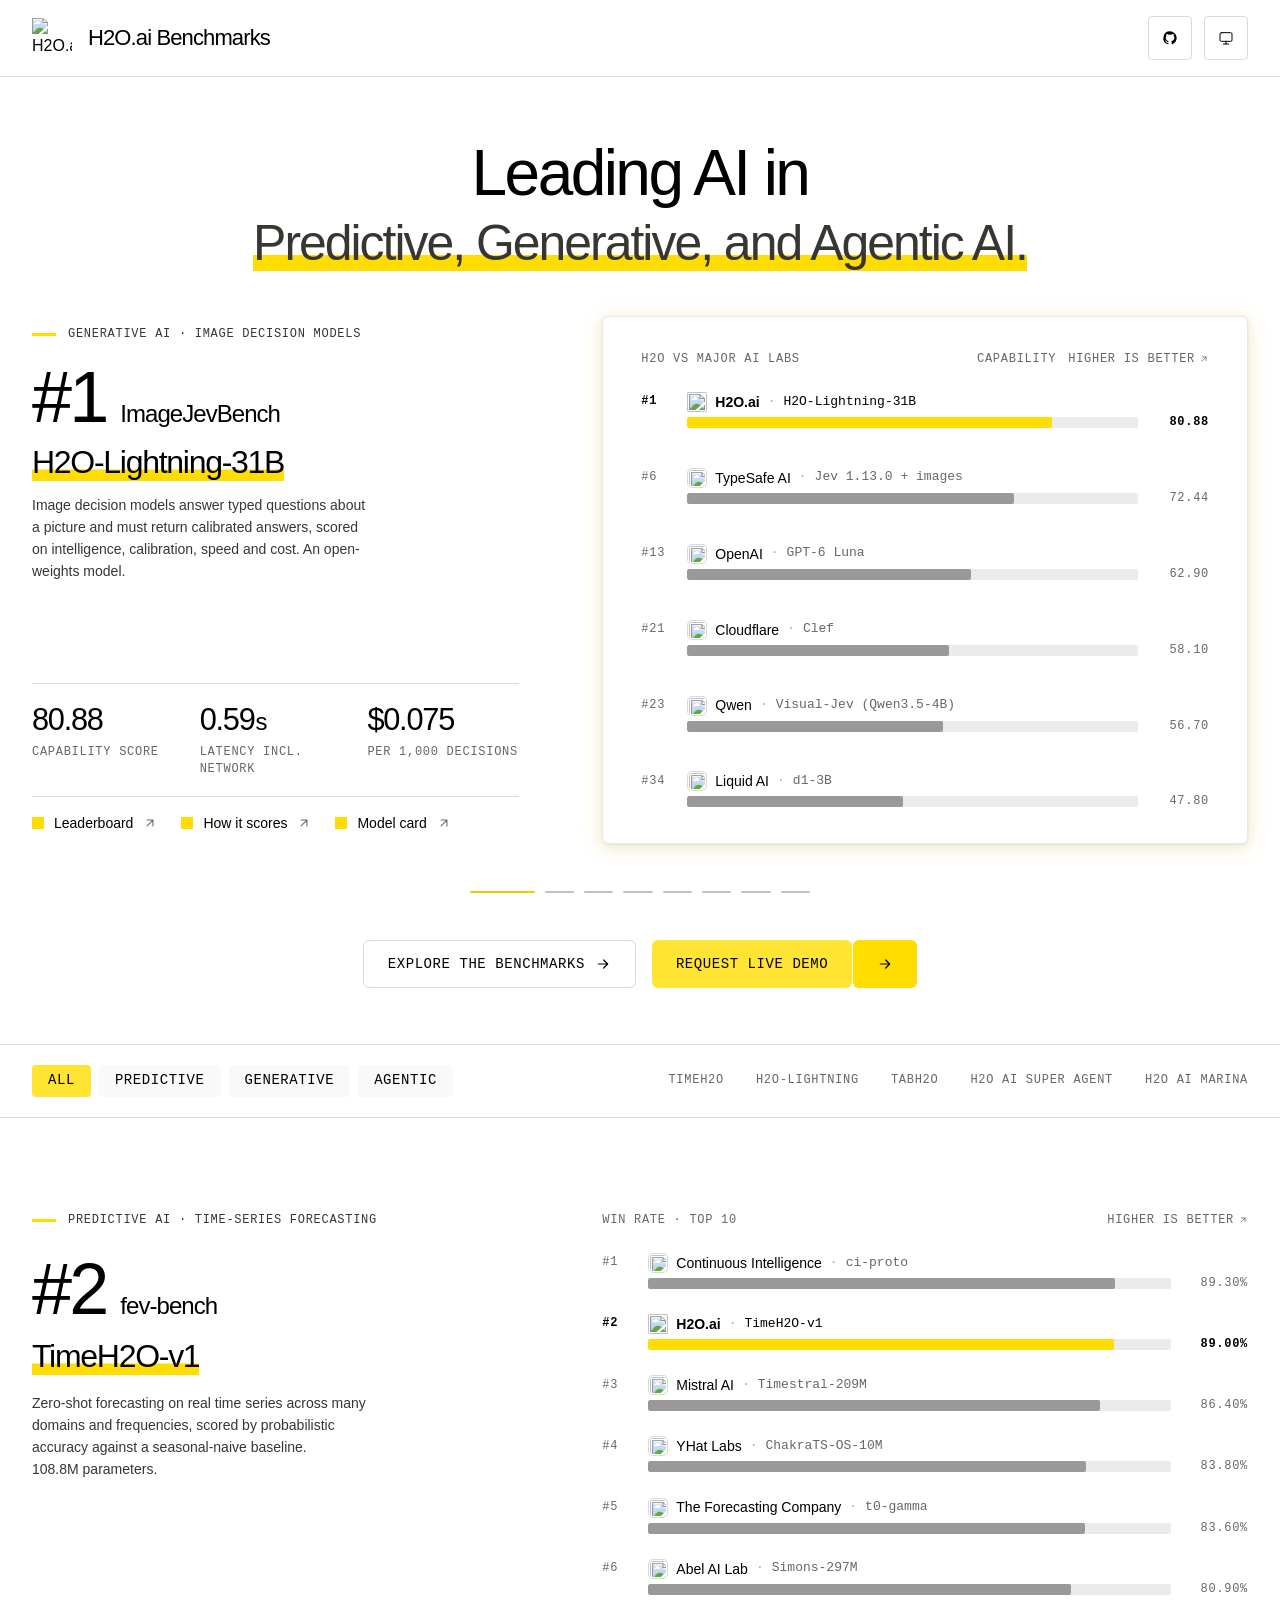
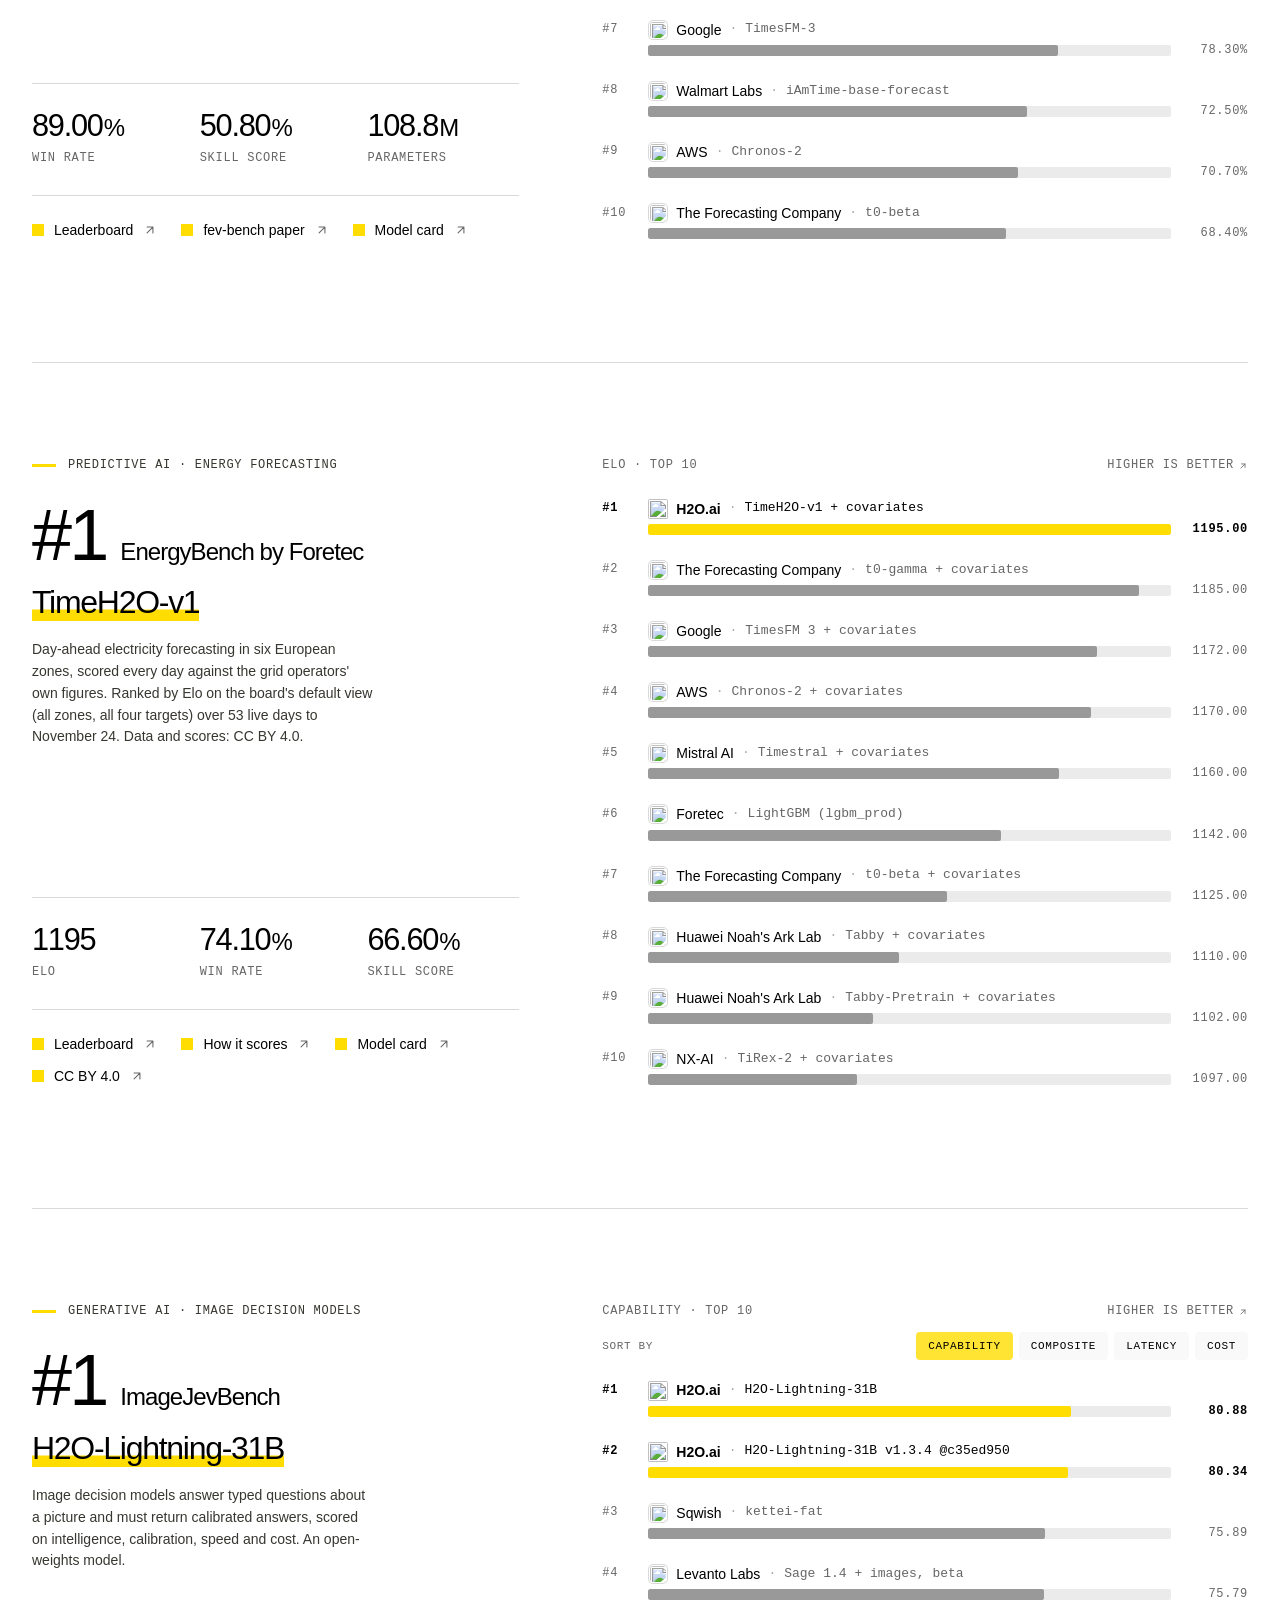
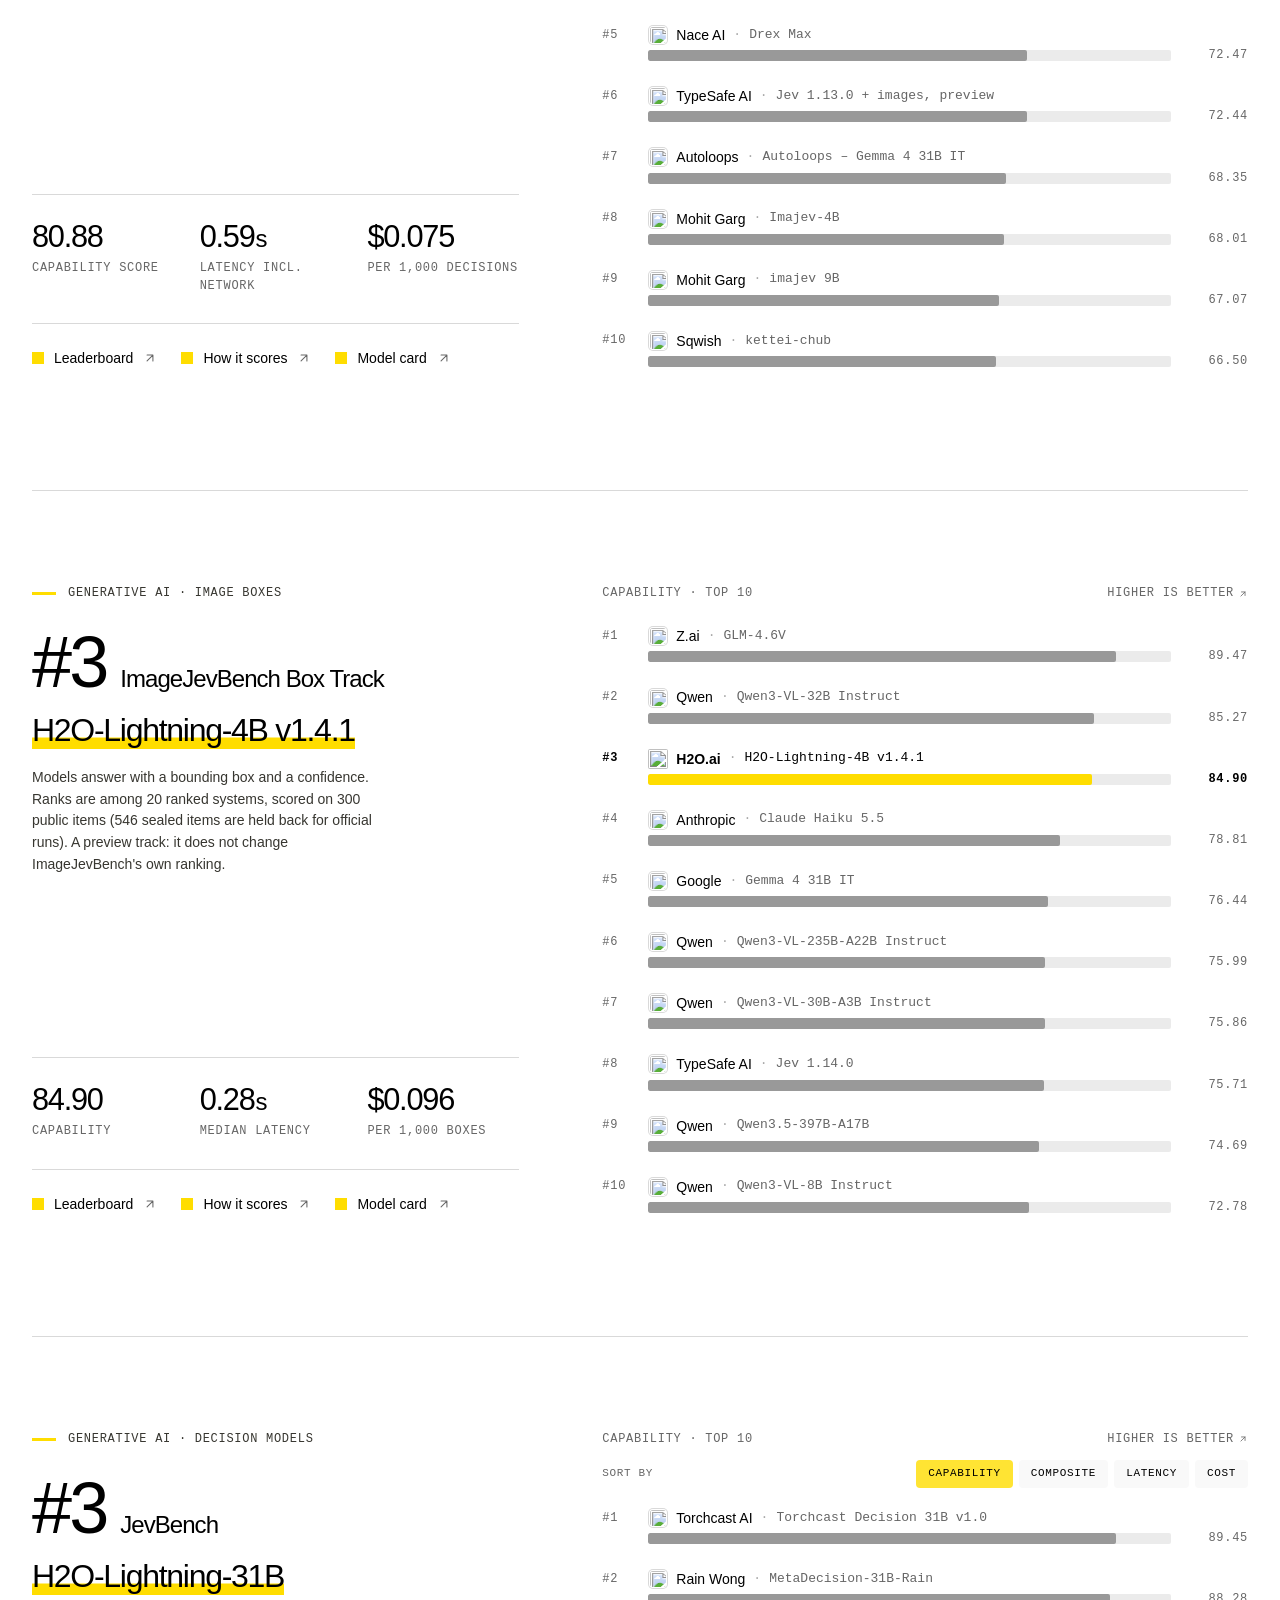
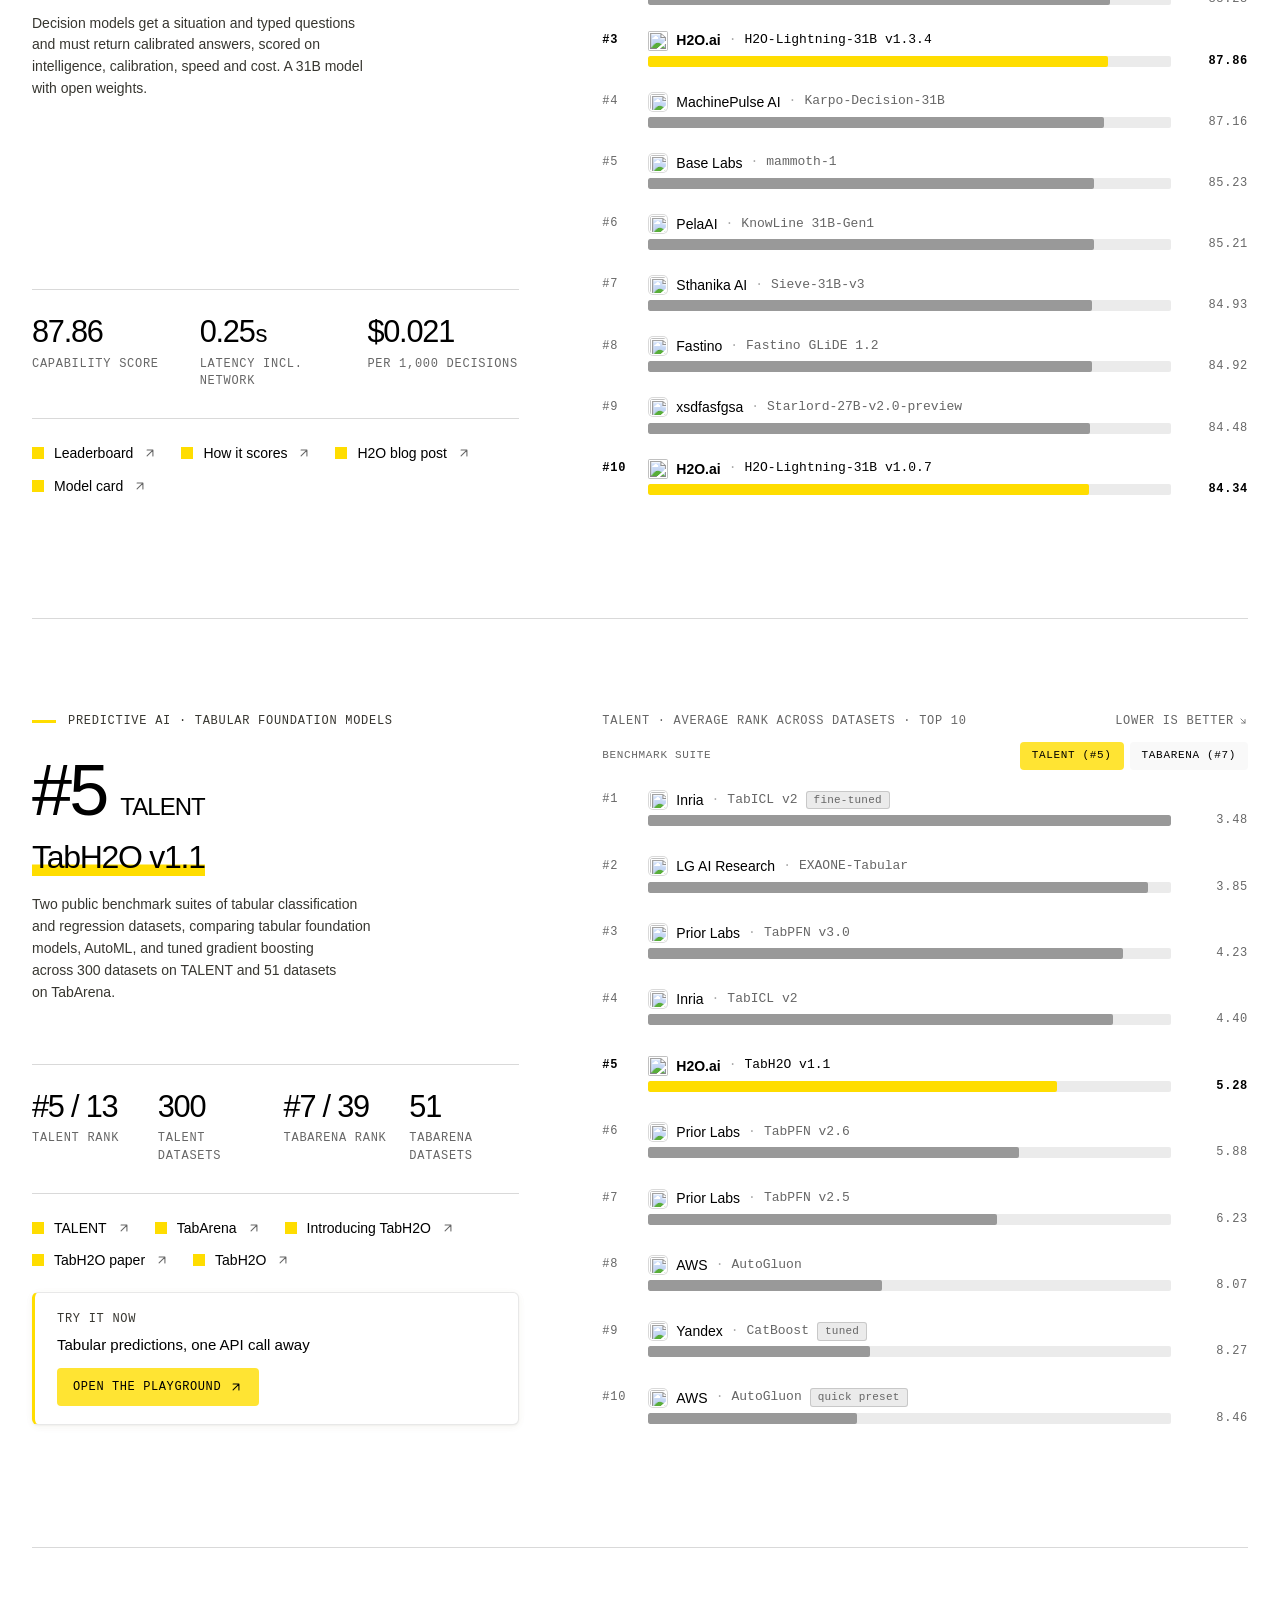
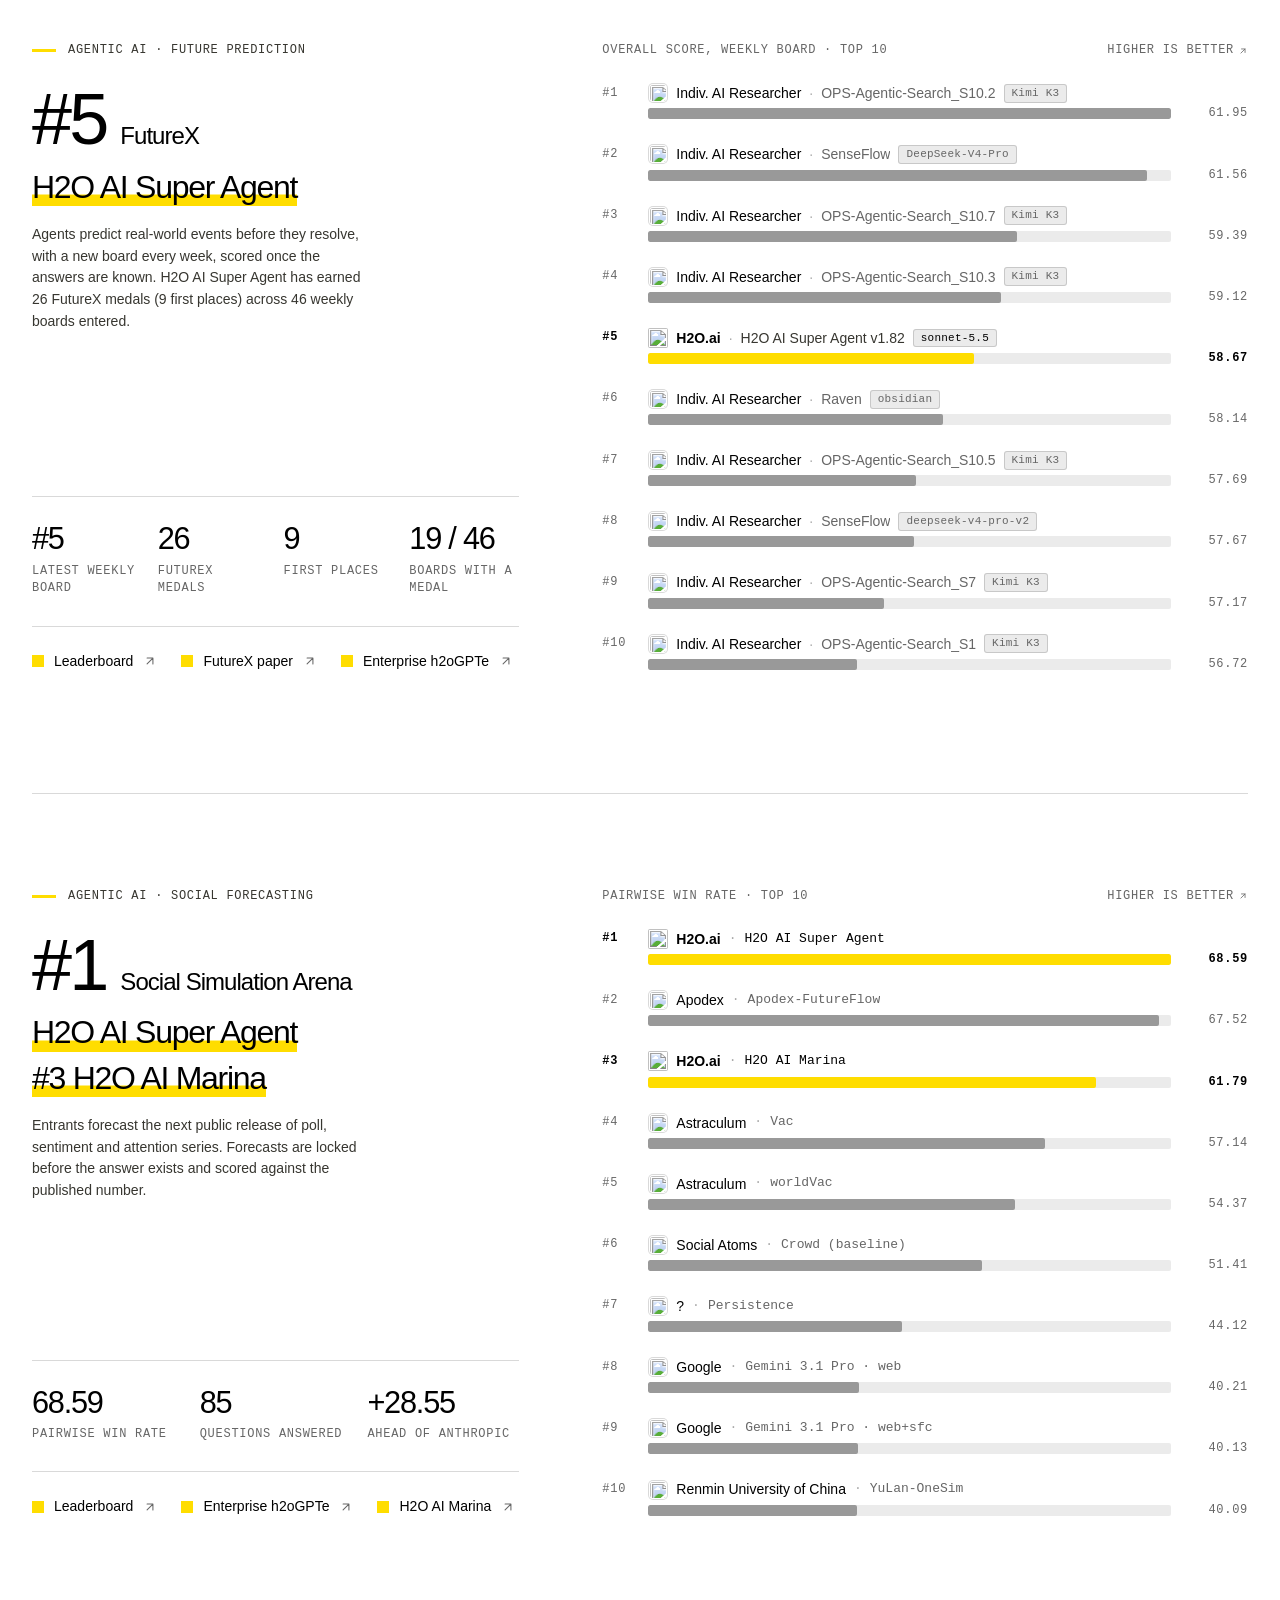
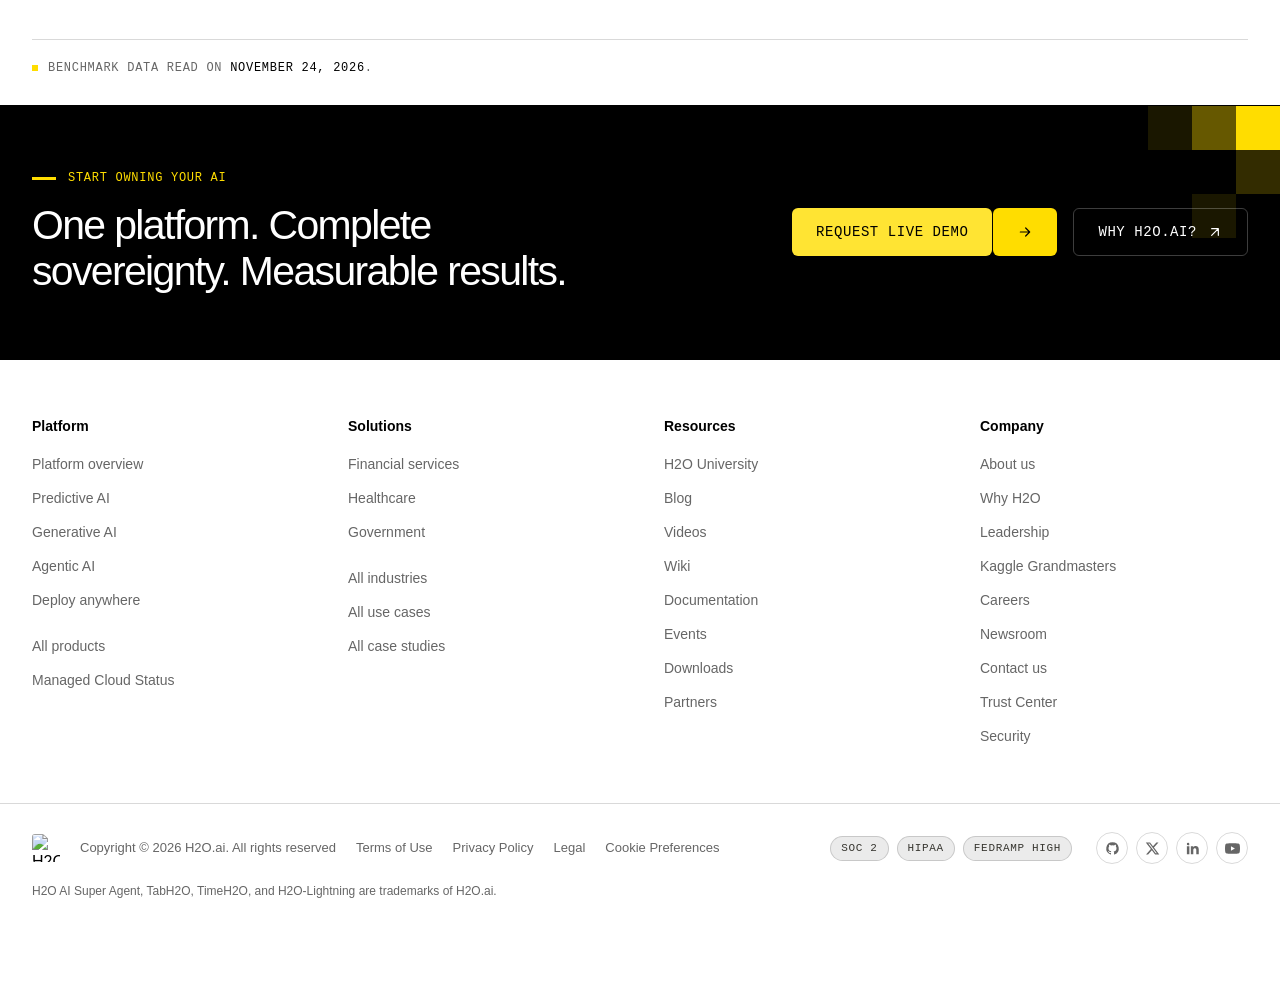
==== commit 524a14f2: "2026-11-24 update" ====
--- a/site/index.html
+++ b/site/index.html
@@ -46,5 +46,5 @@
         if (savedTheme === "dark" || savedTheme === "light")
           document.documentElement.dataset.theme = savedTheme
       } catch (error) {}
-    </script><style>@font-face{font-family:Inter-4aaa908990df19ce;src:url("/benchmarks/_astro/fonts/1e49bd114953732c.woff2") format("woff2");font-display:swap;unicode-range:U+0100-02BA,U+02BD-02C5,U+02C7-02CC,U+02CE-02D7,U+02DD-02FF,U+0304,U+0308,U+0329,U+1D00-1DBF,U+1E00-1E9F,U+1EF2-1EFF,U+2020,U+20A0-20AB,U+20AD-20C4,U+2113,U+2C60-2C7F,U+A720-A7FF;font-weight:400;font-style:normal;}@font-face{font-family:Inter-4aaa908990df19ce;src:url("/benchmarks/_astro/fonts/e868cdf4720e9ea5.woff2") format("woff2");font-display:swap;unicode-range:U+0000-00FF,U+0131,U+0152-0153,U+02BB-02BC,U+02C6,U+02DA,U+02DC,U+0304,U+0308,U+0329,U+2000-206F,U+20AC,U+2122,U+2191,U+2193,U+2212,U+2215,U+FEFF,U+FFFD;font-weight:400;font-style:normal;}@font-face{font-family:Inter-4aaa908990df19ce;src:url("/benchmarks/_astro/fonts/1e49bd114953732c.woff2") format("woff2");font-display:swap;unicode-range:U+0100-02BA,U+02BD-02C5,U+02C7-02CC,U+02CE-02D7,U+02DD-02FF,U+0304,U+0308,U+0329,U+1D00-1DBF,U+1E00-1E9F,U+1EF2-1EFF,U+2020,U+20A0-20AB,U+20AD-20C4,U+2113,U+2C60-2C7F,U+A720-A7FF;font-weight:500;font-style:normal;}@font-face{font-family:Inter-4aaa908990df19ce;src:url("/benchmarks/_astro/fonts/e868cdf4720e9ea5.woff2") format("woff2");font-display:swap;unicode-range:U+0000-00FF,U+0131,U+0152-0153,U+02BB-02BC,U+02C6,U+02DA,U+02DC,U+0304,U+0308,U+0329,U+2000-206F,U+20AC,U+2122,U+2191,U+2193,U+2212,U+2215,U+FEFF,U+FFFD;font-weight:500;font-style:normal;}@font-face{font-family:Inter-4aaa908990df19ce;src:url("/benchmarks/_astro/fonts/1e49bd114953732c.woff2") format("woff2");font-display:swap;unicode-range:U+0100-02BA,U+02BD-02C5,U+02C7-02CC,U+02CE-02D7,U+02DD-02FF,U+0304,U+0308,U+0329,U+1D00-1DBF,U+1E00-1E9F,U+1EF2-1EFF,U+2020,U+20A0-20AB,U+20AD-20C4,U+2113,U+2C60-2C7F,U+A720-A7FF;font-weight:600;font-style:normal;}@font-face{font-family:Inter-4aaa908990df19ce;src:url("/benchmarks/_astro/fonts/e868cdf4720e9ea5.woff2") format("woff2");font-display:swap;unicode-range:U+0000-00FF,U+0131,U+0152-0153,U+02BB-02BC,U+02C6,U+02DA,U+02DC,U+0304,U+0308,U+0329,U+2000-206F,U+20AC,U+2122,U+2191,U+2193,U+2212,U+2215,U+FEFF,U+FFFD;font-weight:600;font-style:normal;}@font-face{font-family:Inter-4aaa908990df19ce;src:url("/benchmarks/_astro/fonts/1e49bd114953732c.woff2") format("woff2");font-display:swap;unicode-range:U+0100-02BA,U+02BD-02C5,U+02C7-02CC,U+02CE-02D7,U+02DD-02FF,U+0304,U+0308,U+0329,U+1D00-1DBF,U+1E00-1E9F,U+1EF2-1EFF,U+2020,U+20A0-20AB,U+20AD-20C4,U+2113,U+2C60-2C7F,U+A720-A7FF;font-weight:700;font-style:normal;}@font-face{font-family:Inter-4aaa908990df19ce;src:url("/benchmarks/_astro/fonts/e868cdf4720e9ea5.woff2") format("woff2");font-display:swap;unicode-range:U+0000-00FF,U+0131,U+0152-0153,U+02BB-02BC,U+02C6,U+02DA,U+02DC,U+0304,U+0308,U+0329,U+2000-206F,U+20AC,U+2122,U+2191,U+2193,U+2212,U+2215,U+FEFF,U+FFFD;font-weight:700;font-style:normal;}@font-face{font-family:"Inter-4aaa908990df19ce fallback: Arial";src:local("Arial");font-display:swap;font-weight:400;font-style:normal;size-adjust:134.2826%;ascent-override:72.1426%;descent-override:17.9629%;line-gap-override:0%;}@font-face{font-family:"Inter-4aaa908990df19ce fallback: Arial";src:local("Arial");font-display:swap;font-weight:400;font-style:normal;size-adjust:134.2826%;ascent-override:72.1426%;descent-override:17.9629%;line-gap-override:0%;}@font-face{font-family:"Inter-4aaa908990df19ce fallback: Arial";src:local("Arial");font-display:swap;font-weight:500;font-style:normal;size-adjust:134.2826%;ascent-override:72.1426%;descent-override:17.9629%;line-gap-override:0%;}@font-face{font-family:"Inter-4aaa908990df19ce fallback: Arial";src:local("Arial");font-display:swap;font-weight:500;font-style:normal;size-adjust:134.2826%;ascent-override:72.1426%;descent-override:17.9629%;line-gap-override:0%;}@font-face{font-family:"Inter-4aaa908990df19ce fallback: Arial";src:local("Arial");font-display:swap;font-weight:600;font-style:normal;size-adjust:134.2826%;ascent-override:72.1426%;descent-override:17.9629%;line-gap-override:0%;}@font-face{font-family:"Inter-4aaa908990df19ce fallback: Arial";src:local("Arial");font-display:swap;font-weight:600;font-style:normal;size-adjust:134.2826%;ascent-override:72.1426%;descent-override:17.9629%;line-gap-override:0%;}@font-face{font-family:"Inter-4aaa908990df19ce fallback: Arial Bold";src:local("Arial Bold");font-display:swap;font-weight:700;font-style:normal;size-adjust:124.7202%;ascent-override:77.6738%;descent-override:19.3402%;line-gap-override:0%;}@font-face{font-family:"Inter-4aaa908990df19ce fallback: Arial Bold";src:local("Arial Bold");font-display:swap;font-weight:700;font-style:normal;size-adjust:124.7202%;ascent-override:77.6738%;descent-override:19.3402%;line-gap-override:0%;}:root{--font-inter:Inter-4aaa908990df19ce,"Inter-4aaa908990df19ce fallback: Arial","Inter-4aaa908990df19ce fallback: Arial Bold",Arial,sans-serif;}</style><link rel="preload" href="/benchmarks/_astro/fonts/e868cdf4720e9ea5.woff2" as="font" type="font/woff2" crossorigin><style>@font-face{font-family:"DM Sans-711815f8074a5576";src:url("/benchmarks/_astro/fonts/c02d5791c0754eb9.woff2") format("woff2");font-display:swap;unicode-range:U+0100-02BA,U+02BD-02C5,U+02C7-02CC,U+02CE-02D7,U+02DD-02FF,U+0304,U+0308,U+0329,U+1D00-1DBF,U+1E00-1E9F,U+1EF2-1EFF,U+2020,U+20A0-20AB,U+20AD-20C4,U+2113,U+2C60-2C7F,U+A720-A7FF;font-weight:400 700;font-style:normal;}@font-face{font-family:"DM Sans-711815f8074a5576";src:url("/benchmarks/_astro/fonts/883140ea939798e2.woff2") format("woff2");font-display:swap;unicode-range:U+0000-00FF,U+0131,U+0152-0153,U+02BB-02BC,U+02C6,U+02DA,U+02DC,U+0304,U+0308,U+0329,U+2000-206F,U+20AC,U+2122,U+2191,U+2193,U+2212,U+2215,U+FEFF,U+FFFD;font-weight:400 700;font-style:normal;}@font-face{font-family:"DM Sans-711815f8074a5576 fallback: Arial";src:local("Arial");font-display:swap;font-weight:400 700;font-style:normal;size-adjust:114.8495%;ascent-override:86.3739%;descent-override:26.9918%;line-gap-override:0%;}@font-face{font-family:"DM Sans-711815f8074a5576 fallback: Arial";src:local("Arial");font-display:swap;font-weight:400 700;font-style:normal;size-adjust:114.8495%;ascent-override:86.3739%;descent-override:26.9918%;line-gap-override:0%;}:root{--font-dm-sans:"DM Sans-711815f8074a5576","DM Sans-711815f8074a5576 fallback: Arial",Arial,sans-serif;}</style><link rel="preload" href="/benchmarks/_astro/fonts/883140ea939798e2.woff2" as="font" type="font/woff2" crossorigin><style>@font-face{font-family:"DM Mono-7f912afb8e5fe45d";src:url("/benchmarks/_astro/fonts/92e4fd2cc7c5fac8.woff2") format("woff2");font-display:swap;unicode-range:U+0100-02BA,U+02BD-02C5,U+02C7-02CC,U+02CE-02D7,U+02DD-02FF,U+0304,U+0308,U+0329,U+1D00-1DBF,U+1E00-1E9F,U+1EF2-1EFF,U+2020,U+20A0-20AB,U+20AD-20C4,U+2113,U+2C60-2C7F,U+A720-A7FF;font-weight:400;font-style:normal;}@font-face{font-family:"DM Mono-7f912afb8e5fe45d";src:url("/benchmarks/_astro/fonts/29eb36ed7b476a63.woff2") format("woff2");font-display:swap;unicode-range:U+0000-00FF,U+0131,U+0152-0153,U+02BB-02BC,U+02C6,U+02DA,U+02DC,U+0304,U+0308,U+0329,U+2000-206F,U+20AC,U+2122,U+2191,U+2193,U+2212,U+2215,U+FEFF,U+FFFD;font-weight:400;font-style:normal;}@font-face{font-family:"DM Mono-7f912afb8e5fe45d";src:url("/benchmarks/_astro/fonts/64ce27dafebe0e3a.woff2") format("woff2");font-display:swap;unicode-range:U+0100-02BA,U+02BD-02C5,U+02C7-02CC,U+02CE-02D7,U+02DD-02FF,U+0304,U+0308,U+0329,U+1D00-1DBF,U+1E00-1E9F,U+1EF2-1EFF,U+2020,U+20A0-20AB,U+20AD-20C4,U+2113,U+2C60-2C7F,U+A720-A7FF;font-weight:500;font-style:normal;}@font-face{font-family:"DM Mono-7f912afb8e5fe45d";src:url("/benchmarks/_astro/fonts/822b37d634d5fceb.woff2") format("woff2");font-display:swap;unicode-range:U+0000-00FF,U+0131,U+0152-0153,U+02BB-02BC,U+02C6,U+02DA,U+02DC,U+0304,U+0308,U+0329,U+2000-206F,U+20AC,U+2122,U+2191,U+2193,U+2212,U+2215,U+FEFF,U+FFFD;font-weight:500;font-style:normal;}@font-face{font-family:"DM Mono-7f912afb8e5fe45d fallback: Courier New";src:local("Courier New");font-display:swap;font-weight:400;font-style:normal;size-adjust:99.9837%;ascent-override:99.2161%;descent-override:31.005%;}@font-face{font-family:"DM Mono-7f912afb8e5fe45d fallback: Courier New";src:local("Courier New");font-display:swap;font-weight:400;font-style:normal;size-adjust:99.9837%;ascent-override:99.2161%;descent-override:31.005%;}@font-face{font-family:"DM Mono-7f912afb8e5fe45d fallback: Courier New";src:local("Courier New");font-display:swap;font-weight:500;font-style:normal;size-adjust:99.9837%;ascent-override:99.2161%;descent-override:31.005%;}@font-face{font-family:"DM Mono-7f912afb8e5fe45d fallback: Courier New";src:local("Courier New");font-display:swap;font-weight:500;font-style:normal;size-adjust:99.9837%;ascent-override:99.2161%;descent-override:31.005%;}:root{--font-dm-mono:"DM Mono-7f912afb8e5fe45d","DM Mono-7f912afb8e5fe45d fallback: Courier New",ui-monospace,SFMono-Regular,Menlo,Consolas,monospace;}</style><link rel="preload" href="/benchmarks/_astro/fonts/29eb36ed7b476a63.woff2" as="font" type="font/woff2" crossorigin><link rel="preload" href="/benchmarks/_astro/fonts/822b37d634d5fceb.woff2" as="font" type="font/woff2" crossorigin><link rel="icon" type="image/svg+xml" href="/benchmarks/h2o-logo.svg"><script type="module" src="/benchmarks/_astro/Layout.astro_astro_type_script_index_0_lang.DmMR7HOd.js"></script><title>H2O.ai Benchmarks</title><meta name="description" content="Explore AI model benchmark results and discover top-performing models with a clean, easy-to-scan overview for researchers and developers."><meta property="og:title" content="H2O.ai Benchmarks"><meta property="og:description" content="Explore AI model benchmark results and discover top-performing models with a clean, easy-to-scan overview for researchers and developers."><style>._base_1hpq0_8{height:48px;font-family:var(--font-mono);letter-spacing:.04em;text-transform:uppercase;white-space:nowrap;border-radius:6px;font-size:14px;font-weight:500;line-height:20px}._base_1hpq0_8 svg{width:16px;height:16px;transition:transform .2s var(--ease-brand)}._base_1hpq0_8:hover svg{transform:translate(2px)}.button[data-astro-cid-u6mbydr5]{color:var(--ink);transition:color .2s var(--ease-brand), background-color .2s var(--ease-brand), border-color .2s var(--ease-brand);justify-content:center;align-items:center;gap:10px;padding:0 24px;display:inline-flex}.primary[data-astro-cid-u6mbydr5]{background:var(--btn-yellow);color:#000}.primary[data-astro-cid-u6mbydr5]:hover{background:var(--yellow)}.ghost[data-astro-cid-u6mbydr5]{border:1px solid var(--btn-ghost-border);background:0 0}.ghost[data-astro-cid-u6mbydr5]:hover{background:var(--raised);border-color:var(--raised)}.small[data-astro-cid-u6mbydr5]{letter-spacing:.05em;border-radius:4px;flex-shrink:0;gap:8px;height:38px;padding:0 16px;font-size:12px}.small[data-astro-cid-u6mbydr5] svg[data-astro-cid-u6mbydr5]{width:14px;height:14px}.small[data-astro-cid-u6mbydr5]:hover svg[data-astro-cid-u6mbydr5]{transform:translate(2px,-2px)}@media (width<=760px){.button[data-astro-cid-u6mbydr5]{border-radius:4px;gap:10px;height:44px;padding:0 20px;font-size:14px}.button[data-astro-cid-u6mbydr5] svg[data-astro-cid-u6mbydr5]{width:16px;height:16px}}.kicker[data-astro-cid-mrsh75co]{font-family:var(--font-mono);letter-spacing:.06em;text-transform:uppercase;color:var(--kicker-ink);align-items:center;gap:12px;font-size:12px;font-weight:400;line-height:1.44;display:flex}.kicker[data-astro-cid-mrsh75co]:before{content:"";background:var(--yellow);flex-shrink:0;width:24px;height:3px}.summary[data-astro-cid-yoznzinb]{flex-direction:column;align-items:flex-start;padding:18px 0;display:flex}.ranking[data-astro-cid-yoznzinb]{align-items:baseline;gap:14px;margin-top:24px;display:flex}.rank[data-astro-cid-yoznzinb],.model[data-astro-cid-yoznzinb],.stats[data-astro-cid-yoznzinb] dd[data-astro-cid-yoznzinb]{font-family:var(--font-heading);font-variation-settings:"opsz" 14;letter-spacing:-.04em;font-weight:500}.rank[data-astro-cid-yoznzinb]{color:var(--accent);flex-shrink:0;font-size:72px;line-height:1.02}.summary[data-astro-cid-yoznzinb] h2[data-astro-cid-yoznzinb]{letter-spacing:-.04em;color:var(--ink);font-size:24px;font-weight:500;line-height:1.24}.model[data-astro-cid-yoznzinb]{color:var(--accent);box-shadow:inset 0 -.36em 0 var(--text-highlight);margin-top:12px;font-size:32px;line-height:1.16}.model[data-astro-cid-yoznzinb]+.model[data-astro-cid-yoznzinb]{margin-top:8px}.description[data-astro-cid-yoznzinb]{max-width:44ch;color:var(--body);text-wrap:pretty;margin-top:18px;margin-bottom:28px;font-size:14px;line-height:1.56}.stats[data-astro-cid-yoznzinb]{border-top:1px solid var(--line);grid-template-columns:repeat(3,minmax(0,1fr));gap:16px;width:100%;margin-top:auto;padding-top:24px;display:grid}.statsFourUp[data-astro-cid-yoznzinb]{grid-template-columns:repeat(4,minmax(0,1fr))}.stats[data-astro-cid-yoznzinb]>div[data-astro-cid-yoznzinb]{flex-direction:column;gap:6px;display:flex}.stats[data-astro-cid-yoznzinb] dt[data-astro-cid-yoznzinb],.playgroundEyebrow[data-astro-cid-yoznzinb]{font-family:var(--font-mono);letter-spacing:.06em;text-transform:uppercase;font-size:12px;font-weight:400;line-height:1.44}.stats[data-astro-cid-yoznzinb] dt[data-astro-cid-yoznzinb]{color:var(--muted)}.stats[data-astro-cid-yoznzinb] dd[data-astro-cid-yoznzinb]{font-variant-numeric:tabular-nums;color:var(--ink);white-space:nowrap;order:-1;font-size:clamp(24px,2.4vw,32px);line-height:1.16}.stats[data-astro-cid-yoznzinb] dd[data-astro-cid-yoznzinb]>span[data-astro-cid-yoznzinb]{margin-left:1px;font-size:.78em}.resources[data-astro-cid-yoznzinb]{border-top:1px solid var(--line);flex-wrap:wrap;gap:12px 24px;width:100%;margin-top:28px;padding-top:24px;display:flex}.resources[data-astro-cid-yoznzinb] a[data-astro-cid-yoznzinb]{color:var(--ink);white-space:nowrap;align-items:center;gap:10px;font-size:14px;font-weight:500;line-height:1.44;display:inline-flex}.resources[data-astro-cid-yoznzinb] a[data-astro-cid-yoznzinb]:hover{text-underline-offset:3px;text-decoration:underline}.linkSquare[data-astro-cid-yoznzinb]{background:var(--yellow);width:12px;height:12px;transition:background-color .2s var(--ease-brand);flex-shrink:0}.resources[data-astro-cid-yoznzinb] a[data-astro-cid-yoznzinb]:hover .linkSquare[data-astro-cid-yoznzinb]{background:var(--btn-yellow)}.resources[data-astro-cid-yoznzinb] svg[data-astro-cid-yoznzinb]{width:14px;height:14px;color:var(--muted);transition:transform .2s var(--ease-brand), color .2s var(--ease-brand)}.resources[data-astro-cid-yoznzinb] a[data-astro-cid-yoznzinb]:hover svg[data-astro-cid-yoznzinb]{color:var(--ink);transform:translate(2px,-2px)}.compact[data-astro-cid-yoznzinb]{padding:10px 0}.compact[data-astro-cid-yoznzinb] .ranking[data-astro-cid-yoznzinb]{margin-top:18px}.compact[data-astro-cid-yoznzinb] .model[data-astro-cid-yoznzinb]{margin-top:10px}.compact[data-astro-cid-yoznzinb] .model[data-astro-cid-yoznzinb]+.model[data-astro-cid-yoznzinb]{margin-top:6px}.compact[data-astro-cid-yoznzinb] .description[data-astro-cid-yoznzinb]{margin-top:14px;margin-bottom:0}.compact[data-astro-cid-yoznzinb] .stats[data-astro-cid-yoznzinb]{padding-top:18px}.compact[data-astro-cid-yoznzinb] .resources[data-astro-cid-yoznzinb]{margin-top:18px;padding-top:16px}.withPlayground[data-astro-cid-yoznzinb] .description[data-astro-cid-yoznzinb]{margin-bottom:60px}.playgroundCard[data-astro-cid-yoznzinb]{background:var(--chart-surface);border:1px solid var(--chart-border);border-left:3px solid var(--yellow);width:100%;box-shadow:var(--tile-shadow);transition:box-shadow .24s var(--ease-brand);border-radius:6px;flex-direction:column;align-items:flex-start;gap:12px;margin-top:22px;padding:18px 22px;display:flex}.playgroundCard[data-astro-cid-yoznzinb]:hover{box-shadow:var(--tile-shadow-hover)}.playgroundText[data-astro-cid-yoznzinb]{flex-direction:column;gap:6px;width:100%;display:flex}.playgroundEyebrow[data-astro-cid-yoznzinb]{color:var(--kicker-ink)}.playgroundCopy[data-astro-cid-yoznzinb]{color:var(--ink);text-wrap:pretty;font-size:15px;font-weight:500;line-height:1.44}@media (width<=1000px){.summary[data-astro-cid-yoznzinb]:not(.compact){padding:12px 0 18px}}@media (width<=760px){.summary[data-astro-cid-yoznzinb]:not(.compact){padding:0}.rank[data-astro-cid-yoznzinb]{font-size:56px}.stats[data-astro-cid-yoznzinb] dd[data-astro-cid-yoznzinb]{font-size:24px}}@media (width<=480px){.statsFourUp[data-astro-cid-yoznzinb]{grid-template-columns:repeat(2,minmax(0,1fr))}}._cards_uhlfb_1{grid-template-rows:repeat(2,minmax(0,1fr));grid-template-columns:repeat(4,minmax(0,1fr));gap:18px;width:100%;height:100%;display:grid}._card_uhlfb_1{background:var(--chart-surface);border:1px solid var(--chart-border);min-width:0;box-shadow:var(--tile-shadow);transition:box-shadow .24s var(--ease-brand), transform .24s var(--ease-brand);border-radius:6px;flex-direction:column;align-items:flex-start;padding:22px 24px;display:flex}._card_uhlfb_1:hover{box-shadow:var(--tile-shadow-hover);transform:translateY(-2px)}._category_uhlfb_25{font-family:var(--font-mono);letter-spacing:.06em;text-transform:uppercase;color:var(--kicker-ink);align-items:center;gap:8px;font-size:12px;font-weight:400;line-height:1.44;display:inline-flex}._category_uhlfb_25:before{content:"";background:var(--yellow);width:16px;height:2px}._rank_uhlfb_43,._model_uhlfb_44{font-family:var(--font-heading);font-variation-settings:"opsz" 14;letter-spacing:-.04em;color:var(--accent);font-weight:500}._rank_uhlfb_43{font-variant-numeric:tabular-nums;margin-block:auto;padding:8px 0;font-size:clamp(40px,3.2vw,56px);line-height:1.04}._footer_uhlfb_58{border-top:1px solid var(--line);flex-direction:column;align-self:stretch;gap:4px;padding-top:12px;display:flex}._name_uhlfb_66,._model_uhlfb_44{white-space:nowrap;text-overflow:ellipsis;max-width:100%;overflow:hidden}._name_uhlfb_66{color:var(--muted);font-size:14px;line-height:1.44}._model_uhlfb_44{box-shadow:inset 0 -.36em 0 var(--text-highlight);align-self:flex-start;font-size:22px;line-height:1.32}@media (width<=760px){._cards_uhlfb_1{grid-template-rows:auto;grid-template-columns:repeat(2,minmax(0,1fr));gap:12px;height:auto}._card_uhlfb_1{padding:16px}._rank_uhlfb_43{padding:14px 0}._model_uhlfb_44{font-size:18px}}._pill_1tadp_1{background:var(--raised);height:32px;color:var(--ink);font-family:var(--font-mono);letter-spacing:.04em;text-transform:uppercase;white-space:nowrap;transition:background-color .2s var(--ease-brand), color .2s var(--ease-brand);border:0;border-radius:4px;justify-content:center;align-items:center;padding:0 16px;font-size:14px;font-weight:500;line-height:1.44;display:inline-flex}._pill_1tadp_1:hover:not([aria-pressed=true]){background:var(--chip-hover)}._pill_1tadp_1[aria-pressed=true]{background:var(--btn-yellow);color:#000}._small_1tadp_27{letter-spacing:.06em;height:28px;padding:0 12px;font-size:11px}._card_1cgec_1,._plain_1cgec_2{flex-direction:column;display:flex}._card_1cgec_1{background:var(--chart-surface);border:1px solid var(--chart-border);box-shadow:var(--chart-shadow);transition:box-shadow .28s var(--ease-brand), border-color .28s var(--ease-brand), transform .28s var(--ease-brand);border-radius:6px;padding:34px 38px}._card_1cgec_1:hover{box-shadow:var(--chart-shadow-hover);transform:translateY(-2px)}._plain_1cgec_2{padding:18px 0}._linked_1cgec_26{cursor:pointer}._linked_1cgec_26:focus-within{outline:4px solid var(--focus-ring,#ffffff30);outline-offset:0px}._chartHeading_1cgec_35{font-family:var(--font-mono);letter-spacing:.06em;text-transform:uppercase;color:var(--muted);flex-direction:column;gap:12px;margin-bottom:24px;font-size:12px;font-weight:500;line-height:1.44;display:flex}._chartHeadingWithControls_1cgec_48{margin-bottom:20px}._chartHeadingTop_1cgec_51{flex-wrap:wrap;justify-content:space-between;align-items:center;gap:8px;display:flex}._chartMetric_1cgec_58{align-items:center;gap:12px;margin-left:auto;display:flex}._chartSortBar_1cgec_64{flex-wrap:wrap;justify-content:space-between;align-items:center;gap:10px 16px;display:flex}._chartSortPills_1cgec_71{flex-wrap:wrap;align-items:center;gap:6px;display:inline-flex}._chartScale_1cgec_79,._chartSortLabel_1cgec_80,._rowRank_1cgec_81,._barValue_1cgec_82{font-family:var(--font-mono);letter-spacing:.06em;text-transform:uppercase;font-size:12px;font-weight:400;line-height:1.44}._chartSortLabel_1cgec_80{font-size:11px}._chartScale_1cgec_79{white-space:nowrap;align-items:center;gap:4px;display:flex}._chartScale_1cgec_79 svg{width:10px;height:10px;transform:rotate(-45deg)}._chartScaleLower_1cgec_104 svg{transform:rotate(45deg)}._chartRows_1cgec_109{flex-direction:column;flex:1;justify-content:space-between;display:flex}._compact_1cgec_115{gap:12px}._comfortable_1cgec_118{gap:24px}._chartRow_1cgec_109{grid-template-columns:34px minmax(0,1fr);gap:4px 12px;display:grid}._rowRank_1cgec_81{color:var(--muted);grid-area:1/1;align-self:center}._chartModel_1cgec_133{grid-column:2;align-items:center;gap:8px;min-width:0;font-size:14px;font-weight:400;line-height:1.44;display:flex}._companyLogo_1cgec_143{background:var(--logo-plate);width:20px;height:20px;box-shadow:inset 0 0 0 1px var(--logo-plate-ring);object-fit:contain;border-radius:5px;flex:none;padding:2px}._chartCompany_1cgec_153{white-space:nowrap;flex:none;font-weight:500}._chartModelName_1cgec_158,._chartFramework_1cgec_159{text-overflow:ellipsis;white-space:nowrap;min-width:0;color:var(--muted);font-weight:400;overflow:hidden}._chartModelName_1cgec_158{font-family:var(--font-mono);font-size:13px}._chartModelName_1cgec_158:before,._chartFramework_1cgec_159:before{content:"·";color:var(--muted);opacity:.55;margin-right:8px}._chartBadge_1cgec_178{text-overflow:ellipsis;white-space:nowrap;max-width:100%;font-family:var(--font-mono);letter-spacing:.02em;background:var(--soft);border:1px solid var(--line);color:var(--muted);border-radius:3px;flex:none;padding:1px 7px;font-size:11px;font-weight:400;line-height:1.35;overflow:hidden}._barLine_1cgec_197{grid-column:2;align-items:center;gap:13px;display:flex}._barTrack_1cgec_203{background:var(--soft);border-radius:2px;flex:1;height:11px;overflow:hidden}._barFill_1cgec_210{background:var(--bar-other);transform-origin:0;height:100%;animation:_grow_1cgec_1 .6s var(--ease-brand);border-radius:2px}._barValue_1cgec_82{text-align:right;text-transform:none;width:58px;color:var(--muted);font-variant-numeric:tabular-nums;flex-shrink:0;line-height:13px}._plain_1cgec_2 ._barValue_1cgec_82{width:64px}._leading_1cgec_231 ._chartModel_1cgec_133,._leading_1cgec_231 ._chartCompany_1cgec_153{color:var(--ink);font-weight:600}._leading_1cgec_231 ._chartModelName_1cgec_158,._leading_1cgec_231 ._chartBadge_1cgec_178{color:var(--ink);font-weight:500}._leading_1cgec_231 ._chartFramework_1cgec_159{color:var(--body)}._leading_1cgec_231 ._chartBadge_1cgec_178{border-color:var(--btn-ghost-border)}._leading_1cgec_231 ._companyLogo_1cgec_143{box-shadow:none;background:0 0;border-radius:2px;padding:0}._leading_1cgec_231 ._rowRank_1cgec_81{color:var(--accent);font-weight:600}._leading_1cgec_231 ._barFill_1cgec_210{background:var(--yellow)}._leading_1cgec_231 ._barValue_1cgec_82{color:var(--ink);font-weight:600}@keyframes _grow_1cgec_1{0%{transform:scaleX(0)}to{transform:scaleX(1)}}@media (width<=1000px){._card_1cgec_1{padding:28px}}@media (width<=760px){._plain_1cgec_2{padding:0}._card_1cgec_1{padding:24px 20px}._card_1cgec_1 ._chartRows_1cgec_109{gap:17px}._chartHeading_1cgec_35{font-size:11px}}._showcase_ijim2_1{scroll-margin-top:24px}._slide_ijim2_4{grid-template-columns:var(--split-columns);gap:var(--split-gap);touch-action:pan-y pinch-zoom;align-items:stretch;height:528px;display:grid}._slide_ijim2_4:focus-visible{outline:2px solid var(--accent);outline-offset:6px;border-radius:6px}._overviewSlide_ijim2_17{display:block}._overviewCards_ijim2_20{width:100%;height:100%}._footer_ijim2_24{justify-content:center;align-items:center;padding-top:36px;display:flex}._markers_ijim2_30{align-items:center;gap:10px;width:100%;min-width:0;max-width:340px;display:flex}._marker_ijim2_30{min-width:0;min-height:24px;color:var(--muted);transition:flex-grow .35s var(--ease-brand);background:0 0;border:0;border-radius:4px;flex:1;justify-content:center;align-items:center;padding:10px 0;display:flex}._marker_ijim2_30[aria-current=true]{flex-grow:2.2}._marker_ijim2_30:focus,._marker_ijim2_30:focus-visible{outline:none}._progressTrack_ijim2_59{background:var(--marker-track);width:100%;height:2px;transition:background-color .2s var(--ease-brand), transform .2s var(--ease-brand);border-radius:999px;display:block;overflow:hidden}._marker_ijim2_30:hover ._progressTrack_ijim2_59,._marker_ijim2_30:focus-visible ._progressTrack_ijim2_59{background:var(--marker-track-hover);transform:scaleY(1.35)}._marker_ijim2_30[aria-current=true] ._progressTrack_ijim2_59{background:var(--marker-track-active)}._progressFill_ijim2_76{background:var(--progress-fill);transform-origin:0;height:100%;animation:_carouselProgress_ijim2_1 var(--carousel-duration) linear both;border-radius:999px;animation-play-state:paused;display:block}._progressFill_ijim2_76[data-running=true]{animation-play-state:running}._progressFill_ijim2_76[data-paused=true]{animation:none;transform:scaleX(1)}@keyframes _carouselReveal_ijim2_1{0%{opacity:0}to{opacity:1}}._reveal_ijim2_101{animation:_carouselReveal_ijim2_1 .4s var(--ease-brand)}@keyframes _carouselProgress_ijim2_1{0%{transform:scaleX(0)}to{transform:scaleX(1)}}@media (width<=1000px){._slide_ijim2_4{height:548px}._footer_ijim2_24{padding-top:30px}}@media (width<=760px){._slide_ijim2_4{grid-template-rows:max-content max-content;align-content:start;height:auto;min-height:760px}._footer_ijim2_24{padding-top:26px}._markers_ijim2_30{gap:8px;max-width:260px}}@media (width<=480px){._footer_ijim2_24{padding-top:22px}}.section[data-astro-cid-tnradstf]{padding:76px 0 104px;scroll-margin-top:164px}.section[data-astro-cid-tnradstf]+.section[data-astro-cid-tnradstf]{border-top:1px solid var(--line)}.layout[data-astro-cid-tnradstf]{grid-template-columns:var(--split-columns);gap:var(--split-gap);align-items:stretch;display:grid}@media (width<=760px){.section[data-astro-cid-tnradstf]{padding:48px 0 72px;scroll-margin-top:180px}}._subnav_zh0du_1{z-index:40;border-block:1px solid var(--line);background:var(--page);margin-inline:calc(50% - 50vw);position:sticky;top:76px}._inner_zh0du_9{max-width:var(--content-width);padding:20px var(--gutter);flex-wrap:wrap;justify-content:space-between;align-items:center;gap:20px 32px;margin:0 auto;display:flex}._filters_zh0du_19{flex-wrap:wrap;align-items:center;gap:8px;display:flex}._links_zh0du_25{flex-wrap:wrap;align-items:center;gap:12px 32px;margin:0 0 0 auto;padding:0;list-style:none;display:flex}._link_zh0du_25{font-family:var(--font-mono);letter-spacing:.06em;text-transform:uppercase;color:var(--muted);white-space:nowrap;transition:color .2s var(--ease-brand), border-color .2s var(--ease-brand), opacity .2s var(--ease-brand);border-bottom:2px solid #0000;align-items:center;gap:8px;padding:4px 0;font-size:12px;font-weight:400;line-height:1.44;display:inline-flex}._link_zh0du_25:hover{color:var(--ink);border-bottom-color:var(--line)}._link_zh0du_25._active_zh0du_54{color:var(--accent);border-bottom-color:var(--yellow);font-weight:500}._link_zh0du_25._active_zh0du_54:before{content:"";background:var(--yellow);flex-shrink:0;width:6px;height:6px}._link_zh0du_25._dimmed_zh0du_66{opacity:.35}@media (width<=760px){._subnav_zh0du_1{top:72px}._inner_zh0du_9{gap:14px;padding-block:14px}._filters_zh0du_19{display:none}._links_zh0du_25{gap:10px 18px;margin-left:0}}@media (width<=480px){._subnav_zh0du_1{top:68px}}.splitButton[data-astro-cid-zxntqrmb]{color:#000;align-items:stretch;gap:1px;display:inline-flex}.splitLabel[data-astro-cid-zxntqrmb],.splitArrow[data-astro-cid-zxntqrmb]{border-radius:inherit;transition:background-color .2s var(--ease-brand);justify-content:center;align-items:center;padding:0 24px;display:inline-flex}.splitLabel[data-astro-cid-zxntqrmb]{background:var(--btn-yellow)}.splitArrow[data-astro-cid-zxntqrmb],.splitButton[data-astro-cid-zxntqrmb]:hover .splitLabel[data-astro-cid-zxntqrmb]{background:var(--yellow)}.splitButton[data-astro-cid-zxntqrmb]:hover .splitArrow[data-astro-cid-zxntqrmb]{background:var(--yellow-700)}@media (width<=760px){.splitButton[data-astro-cid-zxntqrmb]{border-radius:4px;height:44px}.splitLabel[data-astro-cid-zxntqrmb]{padding:0 20px}.splitArrow[data-astro-cid-zxntqrmb]{padding:0 14px}}.note[data-astro-cid-hlh4mvrk]{border-top:1px solid var(--line);font-family:var(--font-mono);letter-spacing:.06em;text-transform:uppercase;color:var(--muted);align-items:center;gap:10px;padding:20px 0 28px;font-size:12px;font-weight:400;line-height:1.44;display:flex}.note[data-astro-cid-hlh4mvrk]:before{content:"";background:var(--yellow);flex-shrink:0;width:6px;height:6px}.note[data-astro-cid-hlh4mvrk] time[data-astro-cid-hlh4mvrk]{color:var(--ink)}.footer[data-astro-cid-tcz3g3y3]{background:var(--page);color:var(--ink)}.wrap[data-astro-cid-tcz3g3y3]{max-width:var(--content-width);padding-inline:var(--gutter);margin:0 auto}.ctaBand[data-astro-cid-tcz3g3y3]{border-block:1px solid var(--line);color:#fff;--ink:#fff;--kicker-ink:var(--yellow);--btn-ghost-border:#ffffff3d;--raised:#373630;--focus-ring:#ffffff30;background:#000;padding:64px 0;position:relative;overflow:hidden}.mosaic[data-astro-cid-tcz3g3y3]{pointer-events:none;grid-template-columns:repeat(3,44px);grid-auto-rows:44px;display:grid;position:absolute;top:0;right:0}.mosaicCell[data-astro-cid-tcz3g3y3]{background:var(--yellow)}.ctaInner[data-astro-cid-tcz3g3y3]{z-index:1;flex-wrap:wrap;justify-content:space-between;align-items:center;gap:32px 48px;display:flex;position:relative}.ctaCopy[data-astro-cid-tcz3g3y3]{flex-direction:column;flex:360px;align-items:flex-start;gap:16px;min-width:0;display:flex}.ctaHeading[data-astro-cid-tcz3g3y3]{letter-spacing:-.04em;max-width:24ch;color:var(--ink);text-wrap:balance;font-size:clamp(28px,3.2vw,44px);font-weight:500;line-height:1.12}.ctaActions[data-astro-cid-tcz3g3y3]{flex-wrap:wrap;flex-shrink:0;align-items:center;gap:16px;display:flex}.directory[data-astro-cid-tcz3g3y3]{grid-template-columns:repeat(4,minmax(0,1fr));gap:36px 48px;padding-block:56px;display:grid}.column[data-astro-cid-tcz3g3y3]{min-width:0}.columnTitle[data-astro-cid-tcz3g3y3]{font-family:var(--font-sans);font-variation-settings:normal;color:var(--ink);margin-bottom:16px;font-size:14px;font-weight:600;line-height:1.44}.columnList[data-astro-cid-tcz3g3y3]{flex-direction:column;gap:11px;list-style:none;display:flex}.spacedItem[data-astro-cid-tcz3g3y3]{margin-top:12px}.mutedLink[data-astro-cid-tcz3g3y3]{color:var(--muted);transition:color .2s var(--ease-brand);align-items:center;font-size:14px;line-height:1.44;display:inline-flex}.mutedLink[data-astro-cid-tcz3g3y3]:hover{color:var(--ink);text-underline-offset:3px;text-decoration:underline}.bottom[data-astro-cid-tcz3g3y3]{border-top:1px solid var(--line);padding:28px 0 calc(var(--cookie-button-inset) + var(--cookie-button-size) + 24px)}.bottomBar[data-astro-cid-tcz3g3y3]{flex-wrap:wrap;justify-content:space-between;align-items:center;gap:20px 32px;display:flex}.cluster[data-astro-cid-tcz3g3y3]{flex-wrap:wrap;align-items:center;gap:12px 20px;display:flex}.logoLink[data-astro-cid-tcz3g3y3]{flex-shrink:0;display:inline-flex}.logoLink[data-astro-cid-tcz3g3y3] img[data-astro-cid-tcz3g3y3]{border-radius:3px;width:28px;height:28px;display:block}.smallPrint[data-astro-cid-tcz3g3y3]{color:var(--muted);font-size:13px;line-height:1.44}.meta[data-astro-cid-tcz3g3y3]{flex-wrap:wrap;align-items:center;gap:16px 24px;display:flex}.badges[data-astro-cid-tcz3g3y3],.socials[data-astro-cid-tcz3g3y3]{align-items:center;gap:8px;display:inline-flex}.badges[data-astro-cid-tcz3g3y3]{flex-wrap:wrap}.badge[data-astro-cid-tcz3g3y3]{font-family:var(--font-mono);letter-spacing:.06em;text-transform:uppercase;background:var(--soft);border:1px solid var(--line);color:var(--body);white-space:nowrap;border-radius:999px;align-items:center;padding:4px 10px;font-size:11px;font-weight:500;line-height:1.35;display:inline-flex}.socialButton[data-astro-cid-tcz3g3y3]{border:1px solid var(--icon-btn-border);width:32px;height:32px;color:var(--muted);transition:background-color .2s var(--ease-brand), color .2s var(--ease-brand), border-color .2s var(--ease-brand);border-radius:999px;justify-content:center;align-items:center;display:inline-flex}.socialButton[data-astro-cid-tcz3g3y3]:hover{background:var(--raised);border-color:var(--raised);color:var(--ink)}.socialButton[data-astro-cid-tcz3g3y3] svg[data-astro-cid-tcz3g3y3]{width:15px;height:15px}.trademark[data-astro-cid-tcz3g3y3]{color:var(--muted);margin-top:18px;font-size:12px;line-height:1.5}@media (width<=760px){.ctaBand[data-astro-cid-tcz3g3y3]{padding:44px 0}.directory[data-astro-cid-tcz3g3y3]{grid-template-columns:repeat(2,minmax(0,1fr));gap:32px 28px;padding-block:44px}.bottom[data-astro-cid-tcz3g3y3]{padding:24px 0 80px}}@media (width<=480px){.directory[data-astro-cid-tcz3g3y3]{grid-template-columns:1fr;gap:28px;padding-block:36px}.mosaic[data-astro-cid-tcz3g3y3]{grid-template-columns:repeat(3,26px);grid-auto-rows:26px}}._iconButton_w84vu_6{border:1px solid var(--icon-btn-border);width:44px;height:44px;color:var(--ink);transition:background-color .2s var(--ease-brand), color .2s var(--ease-brand), border-color .2s var(--ease-brand);background:0 0;border-radius:4px;justify-content:center;align-items:center;padding:13px;display:inline-flex}._iconButton_w84vu_6:hover{background:var(--raised);border-color:var(--raised)}._iconButton_w84vu_6[aria-expanded=true]{background:var(--raised)}._themeSwitcher_3hhl4_2{display:inline-flex;position:relative}._themeOptions_3hhl4_6{border:1px solid var(--line);background:var(--surface);min-width:140px;animation:_reveal_3hhl4_1 .15s var(--ease-brand);border-radius:6px;flex-direction:column;gap:4px;padding:6px;display:flex;position:absolute;top:calc(100% + 8px);right:0;box-shadow:0 12px 32px #00000047}._themeOption_3hhl4_6{width:100%;min-height:36px;color:var(--muted);font-family:var(--font-mono);letter-spacing:.06em;text-transform:uppercase;transition:background-color .2s var(--ease-brand), color .2s var(--ease-brand);border-radius:4px;align-items:center;gap:10px;padding:0 12px;font-size:12px;font-weight:500;line-height:1.44;display:inline-flex}._themeOption_3hhl4_6:hover{color:var(--ink);background:var(--soft)}._themeOption_3hhl4_6[aria-pressed=true]{background:var(--btn-yellow);color:#000}@keyframes _reveal_3hhl4_1{0%{opacity:0;transform:translateY(4px)}to{opacity:1;transform:translateY(0)}}.header[data-astro-cid-wltanily]{z-index:50;border-bottom:1px solid var(--line);background:var(--page);position:sticky;top:0}.bar[data-astro-cid-wltanily]{min-height:76px;padding:16px var(--gutter);justify-content:space-between;align-items:center;gap:32px;width:100%;max-width:1440px;margin:0 auto;display:flex}.brand[data-astro-cid-wltanily]{color:var(--ink);flex-shrink:0;align-items:center;gap:16px;display:flex}.brand[data-astro-cid-wltanily] img[data-astro-cid-wltanily]{width:40px;height:40px;display:block}.brandTitle[data-astro-cid-wltanily]{font-family:var(--font-heading);font-variation-settings:"opsz" 14;letter-spacing:-.04em;white-space:nowrap;font-size:22px;font-weight:500;line-height:1.32}.tools[data-astro-cid-wltanily]{align-items:center;gap:12px;margin-left:auto;display:flex}@media (width<=1000px){.bar[data-astro-cid-wltanily]{gap:26px;padding:14px 24px}}@media (width<=760px){.bar[data-astro-cid-wltanily]{min-height:70px;padding:14px var(--gutter)}.tools[data-astro-cid-wltanily]{gap:8px}}@media (width<=480px){.bar[data-astro-cid-wltanily]{flex-wrap:wrap;gap:10px;min-height:64px;padding:12px 16px}.brand[data-astro-cid-wltanily]{gap:10px}.brand[data-astro-cid-wltanily] img[data-astro-cid-wltanily]{width:32px;height:32px}.brandTitle[data-astro-cid-wltanily]{font-size:18px}}.hero[data-astro-cid-pugaqhis]{text-align:center;padding:64px 0 44px}.heading[data-astro-cid-pugaqhis]{letter-spacing:-.04em;color:var(--ink);font-size:clamp(36px,5vw,72px);font-weight:500;line-height:1.02}.highlight[data-astro-cid-pugaqhis]{letter-spacing:-.04em;max-width:100%;color:var(--headline-accent);box-shadow:inset 0 -.32em 0 var(--text-highlight);margin-top:8px;font-size:.78em;line-height:1.08;display:inline-block}@media (width>=1600px){.hero[data-astro-cid-pugaqhis]{padding-bottom:48px}.heading[data-astro-cid-pugaqhis]{font-size:72px}}@media (width<=760px){.hero[data-astro-cid-pugaqhis]{padding:44px 0 32px}.heading[data-astro-cid-pugaqhis]{font-size:clamp(36px,7.7vw,56px)}}._actions_1ypmo_1{flex-wrap:wrap;justify-content:center;align-items:center;gap:16px;margin:36px 0 56px;display:flex}@media (width<=760px){._actions_1ypmo_1{gap:12px;margin:28px 0 40px}}@layer properties{@supports (((-webkit-hyphens:none)) and (not (margin-trim:inline))) or ((-moz-orient:inline) and (not (color:rgb(from red r g b)))){*,:before,:after,::backdrop{--tw-rotate-x:initial;--tw-rotate-y:initial;--tw-rotate-z:initial;--tw-skew-x:initial;--tw-skew-y:initial;--tw-border-style:solid;--tw-outline-style:solid;--tw-blur:initial;--tw-brightness:initial;--tw-contrast:initial;--tw-grayscale:initial;--tw-hue-rotate:initial;--tw-invert:initial;--tw-opacity:initial;--tw-saturate:initial;--tw-sepia:initial;--tw-drop-shadow:initial;--tw-drop-shadow-color:initial;--tw-drop-shadow-alpha:100%;--tw-drop-shadow-size:initial}}}@layer theme{:root,:host{--font-sans:var(--font-inter);--font-mono:var(--font-dm-mono);--color-yellow-500:#ffe433;--color-yellow-600:#fd0;--color-yellow-700:#ebcb00;--color-gray-50:#f9f9f9;--color-gray-100:#ebebeb;--color-gray-200:#999;--color-gray-300:#666;--color-gray-400:#373630;--spacing:.25rem;--default-transition-duration:.15s;--default-transition-timing-function:cubic-bezier(.4, 0, .2, 1);--default-font-family:var(--font-sans);--default-mono-font-family:var(--font-mono);--font-heading:var(--font-dm-sans);--ease-brand:cubic-bezier(.2, 0, 0, 1)}}@layer base{*,:after,:before,::backdrop{box-sizing:border-box;border:0 solid;margin:0;padding:0}::file-selector-button{box-sizing:border-box;border:0 solid;margin:0;padding:0}html,:host{-webkit-text-size-adjust:100%;tab-size:4;line-height:1.5;font-family:var(--default-font-family,-apple-system, BlinkMacSystemFont, "Segoe UI", Roboto, "Helvetica Neue", "Noto Sans", Arial, sans-serif, "Apple Color Emoji", "Segoe UI Emoji", "Segoe UI Symbol", "Noto Color Emoji");font-feature-settings:var(--default-font-feature-settings,normal);font-variation-settings:var(--default-font-variation-settings,normal);-webkit-tap-highlight-color:transparent}hr{height:0;color:inherit;border-top-width:1px}abbr:where([title]){-webkit-text-decoration:underline dotted;text-decoration:underline dotted}h1,h2,h3,h4,h5,h6{font-size:inherit;font-weight:inherit}a{color:inherit;-webkit-text-decoration:inherit;-webkit-text-decoration:inherit;-webkit-text-decoration:inherit;-webkit-text-decoration:inherit;text-decoration:inherit}b,strong{font-weight:bolder}code,kbd,samp,pre{font-family:var(--default-mono-font-family,ui-monospace, SFMono-Regular, Menlo, Monaco, Consolas, "Liberation Mono", "Courier New", monospace);font-feature-settings:var(--default-mono-font-feature-settings,normal);font-variation-settings:var(--default-mono-font-variation-settings,normal);font-size:1em}small{font-size:80%}sub,sup{vertical-align:baseline;font-size:75%;line-height:0;position:relative}sub{bottom:-.25em}sup{top:-.5em}table{text-indent:0;border-color:inherit;border-collapse:collapse}:-moz-focusring:where(:not(iframe)){outline:auto}progress{vertical-align:baseline}summary{display:list-item}ol,ul,menu{list-style:none}img,svg,video,canvas,audio,iframe,embed,object{vertical-align:middle;display:block}img,video{max-width:100%;height:auto}button,input,select,optgroup,textarea{font:inherit;font-feature-settings:inherit;font-variation-settings:inherit;letter-spacing:inherit;color:inherit;opacity:1;background-color:#0000;border-radius:0}::file-selector-button{font:inherit;font-feature-settings:inherit;font-variation-settings:inherit;letter-spacing:inherit;color:inherit;opacity:1;background-color:#0000;border-radius:0}:where(select:is([multiple],[size])) optgroup{font-weight:bolder}:where(select:is([multiple],[size])) optgroup option{padding-inline-start:20px}::file-selector-button{margin-inline-end:4px}::placeholder{opacity:1}@supports (not ((-webkit-appearance:-apple-pay-button))) or (contain-intrinsic-size:1px){::placeholder{color:currentColor}@supports (color:color-mix(in lab, red, red)){::placeholder{color:color-mix(in oklab, currentcolor 50%, transparent)}}}textarea{resize:vertical}::-webkit-search-decoration{-webkit-appearance:none}::-webkit-date-and-time-value{min-height:1lh;text-align:inherit}::-webkit-datetime-edit{display:inline-flex}::-webkit-datetime-edit-fields-wrapper{padding:0}::-webkit-datetime-edit{padding-block:0}::-webkit-datetime-edit-year-field{padding-block:0}::-webkit-datetime-edit-month-field{padding-block:0}::-webkit-datetime-edit-day-field{padding-block:0}::-webkit-datetime-edit-hour-field{padding-block:0}::-webkit-datetime-edit-minute-field{padding-block:0}::-webkit-datetime-edit-second-field{padding-block:0}::-webkit-datetime-edit-millisecond-field{padding-block:0}::-webkit-datetime-edit-meridiem-field{padding-block:0}::-webkit-calendar-picker-indicator{line-height:1}:-moz-ui-invalid{box-shadow:none}button,input:where([type=button],[type=reset],[type=submit]){appearance:button}::file-selector-button{appearance:button}::-webkit-inner-spin-button{height:auto}::-webkit-outer-spin-button{height:auto}[hidden]:where(:not([hidden=until-found])){display:none!important}html{scroll-behavior:smooth;scroll-padding-top:32px}body{font-family:var(--font-sans);-webkit-font-smoothing:antialiased;line-height:1.44}button,a{-webkit-tap-highlight-color:transparent}button{cursor:pointer}a{text-decoration:none}h1,h2,h3{font-family:var(--font-heading);font-variation-settings:"opsz" 14}button:focus-visible,a:focus-visible,input:focus-visible{outline:4px solid var(--focus-ring,#ffffff30);outline-offset:0px}::selection{background:var(--color-yellow-600);color:#000}main{max-width:var(--content-width);padding:0 var(--gutter);margin:auto}}@layer components;@layer utilities{.visible{visibility:visible}.sr-only{clip-path:inset(50%);white-space:nowrap;border-width:0;width:1px;height:1px;margin:-1px;padding:0;position:absolute;overflow:hidden}.absolute{position:absolute}.relative{position:relative}.static{position:static}.container{width:100%}@media (width>=40rem){.container{max-width:40rem}}@media (width>=48rem){.container{max-width:48rem}}@media (width>=64rem){.container{max-width:64rem}}@media (width>=80rem){.container{max-width:80rem}}@media (width>=96rem){.container{max-width:96rem}}.m-1098{margin:calc(var(--spacing) * 1098)}.m-7913{margin:calc(var(--spacing) * 7913)}.flex{display:flex}.grid{display:grid}.hidden{display:none}.inline{display:inline}.flex-shrink{flex-shrink:1}.transform{transform:var(--tw-rotate-x,) var(--tw-rotate-y,) var(--tw-rotate-z,) var(--tw-skew-x,) var(--tw-skew-y,)}.flex-wrap{flex-wrap:wrap}.border{border-style:var(--tw-border-style);border-width:1px}.text-wrap{text-wrap:wrap}.outline{outline-style:var(--tw-outline-style);outline-width:1px}.filter{filter:var(--tw-blur,) var(--tw-brightness,) var(--tw-contrast,) var(--tw-grayscale,) var(--tw-hue-rotate,) var(--tw-invert,) var(--tw-saturate,) var(--tw-sepia,) var(--tw-drop-shadow,)}.transition{transition-property:color,background-color,border-color,outline-color,text-decoration-color,fill,stroke,--tw-gradient-from,--tw-gradient-via,--tw-gradient-to,opacity,box-shadow,transform,translate,scale,rotate,filter,-webkit-backdrop-filter,backdrop-filter,display,content-visibility,overlay,pointer-events;transition-timing-function:var(--tw-ease,var(--default-transition-timing-function));transition-duration:var(--tw-duration,var(--default-transition-duration))}}:root .osano-cm-window{--osano-focus-outline:4px solid var(--focus-ring);--osano-focus-outline-offset:0px;font-family:var(--font-sans);color:var(--body);font-size:16px;line-height:1.44}.osano-cm-window .osano-cm-link,.osano-cm-window .osano-cm-link:hover,.osano-cm-window .osano-cm-link:focus-visible{color:var(--ink);text-decoration:underline;-webkit-text-decoration-color:var(--yellow);-webkit-text-decoration-color:var(--yellow);-webkit-text-decoration-color:var(--yellow);text-decoration-color:var(--yellow);text-underline-offset:4px;transition:text-decoration-color .2s var(--ease-brand);font-weight:500;text-decoration-thickness:2px}.osano-cm-window .osano-cm-link:hover{text-decoration-color:currentColor}.osano-cm-window .osano-cm-dialog .osano-cm-link:focus-visible{outline:none;text-decoration-color:currentColor;text-decoration-thickness:3px}.osano-cm-window .osano-cm-close{box-sizing:border-box;border:1px solid var(--icon-btn-border);width:36px;min-width:36px;height:36px;min-height:36px;color:var(--ink);stroke:var(--ink);stroke-width:2px;transition:background-color .2s var(--ease-brand), border-color .2s var(--ease-brand);background:0 0;border-radius:4px;justify-content:center;align-items:center;margin:0;padding:0;transform:none}.osano-cm-window .osano-cm-close:hover,.osano-cm-window .osano-cm-close:focus-visible{border-color:var(--raised);background:var(--raised);stroke:var(--ink);stroke-width:2px;transform:none}.osano-cm-window .osano-cm-close svg{width:12px;height:12px}.osano-cm-window .osano-cm-button{border:1px solid var(--btn-yellow);background:var(--btn-yellow);color:#000;min-width:0;min-height:44px;font-family:var(--font-mono);letter-spacing:.05em;text-transform:uppercase;overflow-wrap:anywhere;transition:color .2s var(--ease-brand), background-color .2s var(--ease-brand), border-color .2s var(--ease-brand);border-radius:6px;flex:auto;margin:0;padding:11px 20px;font-size:13px;font-weight:500;line-height:20px}.osano-cm-window .osano-cm-button:hover,.osano-cm-window .osano-cm-button:focus-visible{border-color:var(--yellow);background:var(--yellow)}.osano-cm-window .osano-cm-button--type_manage,.osano-cm-window .osano-cm-back{border-color:var(--btn-ghost-border);color:var(--ink);background:0 0}.osano-cm-window .osano-cm-button--type_manage:hover,.osano-cm-window .osano-cm-button--type_manage:focus-visible,.osano-cm-window .osano-cm-back:hover,.osano-cm-window .osano-cm-back:focus-visible{border-color:var(--raised);background:var(--raised)}.osano-cm-window .osano-cm-dialog{border:1px solid var(--chart-border);background:var(--chart-surface);color:var(--body);padding:24px;font-size:14px;line-height:1.55}.osano-cm-window .osano-cm-dialog--type_box{width:calc(100vw - 32px);max-width:400px;max-height:calc(100svh - 32px);box-shadow:var(--chart-shadow);border-radius:8px}.osano-cm-window .osano-cm-dialog--type_box.osano-cm-dialog--position_bottom-left{bottom:16px;left:16px}.osano-cm-window .osano-cm-dialog--type_box.osano-cm-dialog--position_bottom-right{bottom:16px;right:16px}.osano-cm-window .osano-cm-dialog--type_box.osano-cm-dialog--position_top-left{top:16px;left:16px}.osano-cm-window .osano-cm-dialog--type_box.osano-cm-dialog--position_top-right{top:16px;right:16px}.osano-cm-window .osano-cm-dialog--type_box:before{content:"";background:var(--yellow);width:24px;height:3px;margin:9px 0 20px;display:block}.osano-cm-window .osano-cm-dialog--type_bar{padding:20px var(--gutter,32px);box-shadow:var(--panel-shadow);border-width:1px 0 0}.osano-cm-window .osano-cm-dialog--type_bar.osano-cm-dialog--position_top{border-width:0 0 1px}.osano-cm-window .osano-cm-dialog__close{top:16px;right:16px}.osano-cm-window .osano-cm-dialog--type_box .osano-cm-dialog__content{padding-right:32px}.osano-cm-window .osano-cm-content__message{margin:0 0 12px}.osano-cm-window .osano-cm-dialog--type_box .osano-cm-content__link{align-self:flex-start;margin:0}.osano-cm-window .osano-cm-dialog__list{margin:16px 0 0}.osano-cm-window .osano-cm-dialog__buttons{gap:8px;margin:20px 0 0}.osano-cm-window .osano-cm-dialog--type_box .osano-cm-dialog__buttons .osano-cm-button{flex-basis:100%}.osano-cm-window .osano-cm-info-dialog{background:var(--overlay)}.osano-cm-window .osano-cm-info{border-right:1px solid var(--line);background:var(--chart-surface);max-width:440px;color:var(--body);box-shadow:var(--panel-shadow);transition-timing-function:var(--ease-brand);font-size:14px;line-height:1.55}.osano-cm-window .osano-cm-info--position_right{border-right:0;border-left:1px solid var(--line)}.osano-cm-window .osano-cm-info--do_not_sell{border:1px solid var(--chart-border);border-radius:8px;max-width:min(440px,100vw - 32px)}.osano-cm-window .osano-cm-info-dialog-header{border-bottom:1px solid var(--line);background:var(--chart-surface);gap:16px;min-height:0;padding:24px}.osano-cm-window .osano-cm-info-dialog-header__header{color:var(--ink);font-family:var(--font-heading);font-variation-settings:"opsz" 14;letter-spacing:-.03em;background:0 0;flex-direction:column;align-items:flex-start;gap:14px;margin:0;padding:0;font-size:24px;font-weight:500;line-height:1.2;position:static}.osano-cm-window .osano-cm-info-dialog-header__header:before{content:"";background:var(--yellow);width:24px;height:3px}.osano-cm-window .osano-cm-back{flex:none;min-height:36px;padding:7px 14px;font-size:12px}.osano-cm-window .osano-cm-view{padding:24px}.osano-cm-window .osano-cm-view--active{padding-bottom:32px}.osano-cm-window .osano-cm-description{color:var(--muted);margin:8px 0 0;font-size:13px;font-weight:400;line-height:1.55}.osano-cm-window .osano-cm-view__description{color:var(--body);margin:0;font-size:14px}.osano-cm-window .osano-cm-view__list{border-top:1px solid var(--line);margin:24px 0 0}.osano-cm-window .osano-cm-view__list>.osano-cm-list-item{border-bottom:1px solid var(--line);padding:20px 0}.osano-cm-window .osano-cm-drawer-toggle{gap:16px;min-height:24px;margin:0}.osano-cm-window .osano-cm-drawer-toggle .osano-cm-label{color:var(--ink);margin:0 auto 0 0;font-size:15px;font-weight:600;line-height:1.4}.osano-cm-window .osano-cm-toggle__switch{box-sizing:border-box;background:var(--switch-track);width:40px;height:24px;transition:background-color .2s var(--ease-brand);border:0;border-radius:999px}.osano-cm-window .osano-cm-toggle__switch:after{background:var(--switch-thumb);width:18px;height:18px;transition:left .2s var(--ease-brand), transform .2s var(--ease-brand), background-color .2s var(--ease-brand);border:0;border-radius:50%;top:3px;left:3px;box-shadow:0 1px 2px #0000003d}.osano-cm-window .osano-cm-toggle__switch:before{border:4px solid #0000;border-radius:999px;inset:-4px}.osano-cm-window .osano-cm-toggle__input:hover+.osano-cm-toggle__switch{background:var(--muted)}.osano-cm-window .osano-cm-toggle__input:focus-visible+.osano-cm-toggle__switch:before{border-color:var(--focus-ring)}.osano-cm-window .osano-cm-toggle__input:checked+.osano-cm-toggle__switch{background:var(--yellow)}.osano-cm-window .osano-cm-toggle__input:checked:hover+.osano-cm-toggle__switch{background:var(--yellow-700)}.osano-cm-window .osano-cm-toggle__input:checked+.osano-cm-toggle__switch:after{box-shadow:none;background:#000;left:calc(100% - 3px);transform:translate(-100%)}.osano-cm-window[dir=rtl] .osano-cm-toggle__switch:after{left:calc(100% - 3px);transform:translate(-100%)}.osano-cm-window[dir=rtl] .osano-cm-toggle__input:checked+.osano-cm-toggle__switch:after{left:3px;transform:none}.osano-cm-window .osano-cm-toggle__input:disabled+.osano-cm-toggle__switch{opacity:.5}.osano-cm-window .osano-cm-drawer-toggle:has(.osano-cm-toggle__pill) .osano-cm-toggle__switch{display:none}.osano-cm-window .osano-cm-toggle__pill{border:1px solid var(--line);background:var(--soft);height:24px;color:var(--muted);font-family:var(--font-mono);letter-spacing:.06em;text-transform:uppercase;white-space:nowrap;border-radius:999px;flex-shrink:0;align-items:center;gap:6px;padding:0 10px;font-size:11px;font-weight:500;line-height:1;display:inline-flex}.osano-cm-window .osano-cm-toggle__pill svg{fill:currentColor;width:10px;height:10px}.osano-cm-window .osano-cm-disclosure,.osano-cm-window .osano-cm-disclosure--collapse{border:0;margin:14px 0 0;padding:0;font-size:13px}.osano-cm-window .osano-cm-disclosure__toggle,.osano-cm-window .osano-cm-disclosure__toggle:hover,.osano-cm-window .osano-cm-disclosure__toggle:focus-visible{color:var(--ink);font-family:var(--font-mono);letter-spacing:.06em;text-transform:uppercase;flex-direction:row;align-items:center;gap:10px;margin:0;font-size:12px;font-weight:500;line-height:20px;text-decoration:none;display:inline-flex}.osano-cm-window .osano-cm-disclosure__toggle:hover{text-decoration:underline;-webkit-text-decoration-color:var(--yellow);-webkit-text-decoration-color:var(--yellow);-webkit-text-decoration-color:var(--yellow);text-decoration-color:var(--yellow);text-underline-offset:4px;text-decoration-thickness:2px}.osano-cm-window .osano-cm-disclosure__toggle:after{content:"";width:6px;height:6px;transition:transform .2s var(--ease-brand);border-bottom:1.5px solid;border-right:1.5px solid;transform:translateY(-2px)rotate(45deg)}.osano-cm-window .osano-cm-disclosure__toggle[aria-expanded=true]:after{transform:translateY(1px)rotate(-135deg)}.osano-cm-window .osano-cm-disclosure__list,.osano-cm-window .osano-cm-disclosure__list:first-of-type,.osano-cm-window .osano-cm-disclosure__list:first-of-type:empty{border:1px solid var(--line);background:var(--surface);border-radius:6px;margin:12px 0 0;padding:14px 16px;font-size:12px;line-height:1.5}.osano-cm-window .osano-cm-disclosure__list:first-of-type:after{background-color:var(--yellow)}.osano-cm-window .osano-cm-disclosure--loading .osano-cm-disclosure__list{height:auto;max-height:none;padding:18px 16px 6px}.osano-cm-window .osano-cm-disclosure__list>.osano-cm-list-item:not(:first-of-type){border-top:1px solid var(--line);margin:14px -16px 0;padding:14px 16px 0}.osano-cm-window .osano-cm-disclosure-item__title{color:var(--ink);font-weight:600}.osano-cm-window .osano-cm-disclosure-item__description{color:var(--muted)}.osano-cm-window .osano-cm-list-item--type_no-results{color:var(--muted);font-family:var(--font-mono);letter-spacing:.06em;text-transform:uppercase;font-size:11px}.osano-cm-window .osano-cm-view__button{letter-spacing:.04em;width:100%;min-height:48px;margin:24px 0 0;font-size:14px}.osano-cm-window .osano-cm-powered-by{margin:20px 0 0}.osano-cm-window .osano-cm-powered-by__link,.osano-cm-window .osano-cm-powered-by__link:hover{opacity:.72;transition:opacity .2s var(--ease-brand);text-decoration:none}.osano-cm-window .osano-cm-powered-by__link:hover,.osano-cm-window .osano-cm-powered-by__link:focus-visible{opacity:1}.osano-cm-window .osano-cm-powered-by__logo{width:120px}.osano-cm-window .osano-cm-powered-by__logo path{fill:var(--muted)}.osano-cm-window .osano-cm-widget{bottom:var(--cookie-button-inset);width:var(--cookie-button-size);height:var(--cookie-button-size);border:1px solid var(--icon-btn-border);background:var(--chart-surface);box-shadow:var(--tile-shadow);opacity:1;transition:background-color .2s var(--ease-brand), border-color .2s var(--ease-brand), box-shadow .2s var(--ease-brand), opacity .2s linear, visibility 0s linear;border-radius:6px;justify-content:center;align-items:center;padding:0;display:inline-flex}.osano-cm-window .osano-cm-widget--position_left{left:var(--cookie-button-inset)}.osano-cm-window .osano-cm-widget--position_right{right:var(--cookie-button-inset)}.osano-cm-window .osano-cm-widget:hover,.osano-cm-window .osano-cm-widget:focus-visible{border-color:var(--raised);background:var(--raised);box-shadow:var(--tile-shadow-hover);transform:none}.osano-cm-window .osano-cm-widget--hidden,.osano-cm-window .osano-cm-widget--hidden:hover,.osano-cm-window .osano-cm-widget--hidden:focus-visible{opacity:0;visibility:hidden}.osano-cm-window .osano-cm-widget svg{width:24px;height:24px}.osano-cm-window .osano-cm-widget__outline{fill:var(--yellow);stroke:#000}.osano-cm-window .osano-cm-widget__dot{fill:#000}.site,.osano-cm-window{--page:#000;--surface:#0b0b0b;--chart-surface:#111;--chart-border:#ffffff1f;--chart-shadow:0 2px 6px #000000a6, 0 4px 20px #ffdd0017, 0 0 28px 2px #ffdd000f;--chart-shadow-hover:0 4px 10px #000000bf, 0 6px 26px #ffdd0024, 0 0 36px 4px #ffdd0017;--tile-shadow:0 1px 4px #0000008c, 0 2px 8px #ffdd0005;--tile-shadow-hover:0 3px 8px #000000a6, 0 4px 12px #ffdd0009;--ink:#fff;--body:var(--color-gray-100);--muted:var(--color-gray-200);--line:#ffffff26;--btn-ghost-border:#ffffff3d;--icon-btn-border:#ffffff30;--soft:#1f1f1f;--yellow:var(--color-yellow-600);--yellow-700:var(--color-yellow-700);--btn-yellow:var(--color-yellow-500);--accent:var(--yellow);--headline-accent:var(--color-yellow-500);--kicker-ink:var(--yellow);--text-highlight:transparent;--progress-fill:var(--yellow);--bar-other:var(--color-gray-300);--raised:var(--color-gray-400);--chip-hover:var(--color-gray-200);--logo-plate:#fff;--logo-plate-ring:transparent;--focus-ring:#ffffff30;--marker-track:#ffffff47;--marker-track-active:#fff3;--marker-track-hover:#ffffff8c;--overlay:#0009;--panel-shadow:0 24px 64px #000000b3;--switch-track:var(--color-gray-300);--switch-thumb:#fff;--lightningcss-light: ;--lightningcss-dark:initial;color-scheme:dark;--cookie-button-size:44px;--cookie-button-inset:16px}.site{--content-width:1360px;--gutter:32px;--split-columns:minmax(0, .86fr) minmax(0, 1.14fr);--split-gap:clamp(56px, 6.5vw, 96px);background:var(--page);min-height:100vh;color:var(--ink);overflow-x:clip}:root[data-theme=light] :is(.site,.osano-cm-window){--page:#fff;--surface:var(--color-gray-50);--chart-surface:#fff;--chart-border:#00000017;--chart-shadow:0 1px 3px #0000000f, 0 4px 14px #37363012, 0 2px 22px 2px #ebcb0029;--chart-shadow-hover:0 2px 5px #00000014, 0 8px 22px #3736301a, 0 4px 30px 4px #ebcb003d;--tile-shadow:0 1px 2px #0000000a, 0 2px 8px #3736300a, 0 1px 8px #ebcb0008;--tile-shadow-hover:0 2px 4px #0000000f, 0 4px 12px #3736300f, 0 2px 10px #ebcb000d;--ink:#000;--body:var(--color-gray-400);--muted:var(--color-gray-300);--line:#00000026;--btn-ghost-border:#00000026;--icon-btn-border:#00000026;--soft:var(--color-gray-100);--accent:#000;--headline-accent:var(--color-gray-400);--kicker-ink:var(--color-gray-400);--text-highlight:var(--yellow);--progress-fill:var(--yellow-700);--bar-other:var(--color-gray-200);--raised:var(--color-gray-50);--chip-hover:var(--color-gray-100);--logo-plate-ring:var(--line);--focus-ring:#00000026;--marker-track:#0000003d;--marker-track-active:#00000026;--marker-track-hover:#0000007a;--overlay:#16161652;--panel-shadow:0 24px 64px #3736302e;--switch-track:var(--color-gray-200);--lightningcss-light:initial;--lightningcss-dark: ;color-scheme:light}@media (prefers-color-scheme:light){:root:not([data-theme]) :is(.site,.osano-cm-window){--page:#fff;--surface:var(--color-gray-50);--chart-surface:#fff;--chart-border:#00000017;--chart-shadow:0 1px 3px #0000000f, 0 4px 14px #37363012, 0 2px 22px 2px #ebcb0029;--chart-shadow-hover:0 2px 5px #00000014, 0 8px 22px #3736301a, 0 4px 30px 4px #ebcb003d;--tile-shadow:0 1px 2px #0000000a, 0 2px 8px #3736300a, 0 1px 8px #ebcb0008;--tile-shadow-hover:0 2px 4px #0000000f, 0 4px 12px #3736300f, 0 2px 10px #ebcb000d;--ink:#000;--body:var(--color-gray-400);--muted:var(--color-gray-300);--line:#00000026;--btn-ghost-border:#00000026;--icon-btn-border:#00000026;--soft:var(--color-gray-100);--accent:#000;--headline-accent:var(--color-gray-400);--kicker-ink:var(--color-gray-400);--text-highlight:var(--yellow);--progress-fill:var(--yellow-700);--bar-other:var(--color-gray-200);--raised:var(--color-gray-50);--chip-hover:var(--color-gray-100);--logo-plate-ring:var(--line);--focus-ring:#00000026;--marker-track:#0000003d;--marker-track-active:#00000026;--marker-track-hover:#0000007a;--overlay:#16161652;--panel-shadow:0 24px 64px #3736302e;--switch-track:var(--color-gray-200);--lightningcss-light:initial;--lightningcss-dark: ;color-scheme:light}}@media (width>=1600px){.site{--content-width:1370px}}@media (width<=1000px){.site{--split-columns:.88fr 1.12fr;--split-gap:40px}}@media (width<=760px){.site{--gutter:22px;--split-columns:1fr;--split-gap:36px}}@media (prefers-reduced-motion:reduce){html{scroll-behavior:auto}*,:before,:after{transition:none!important;animation:none!important}}@property --tw-rotate-x{syntax:"*";inherits:false}@property --tw-rotate-y{syntax:"*";inherits:false}@property --tw-rotate-z{syntax:"*";inherits:false}@property --tw-skew-x{syntax:"*";inherits:false}@property --tw-skew-y{syntax:"*";inherits:false}@property --tw-border-style{syntax:"*";inherits:false;initial-value:solid}@property --tw-outline-style{syntax:"*";inherits:false;initial-value:solid}@property --tw-blur{syntax:"*";inherits:false}@property --tw-brightness{syntax:"*";inherits:false}@property --tw-contrast{syntax:"*";inherits:false}@property --tw-grayscale{syntax:"*";inherits:false}@property --tw-hue-rotate{syntax:"*";inherits:false}@property --tw-invert{syntax:"*";inherits:false}@property --tw-opacity{syntax:"*";inherits:false}@property --tw-saturate{syntax:"*";inherits:false}@property --tw-sepia{syntax:"*";inherits:false}@property --tw-drop-shadow{syntax:"*";inherits:false}@property --tw-drop-shadow-color{syntax:"*";inherits:false}@property --tw-drop-shadow-alpha{syntax:"<percentage>";inherits:false;initial-value:100%}@property --tw-drop-shadow-size{syntax:"*";inherits:false}
-</style></head><body><div class="site"><header class="header" data-astro-cid-wltanily><div class="bar" data-astro-cid-wltanily><div class="brand" data-astro-cid-wltanily><a href="https://h2o.ai" target="_blank" rel="noopener noreferrer" aria-label="H2O.ai website (opens in a new tab)" data-astro-cid-wltanily><img src="/benchmarks/h2o-logo.svg" alt="H2O.ai" width="40" height="40" data-astro-cid-wltanily></a><a class="brandTitle" href="#" aria-label="H2O.ai Benchmarks home" data-astro-cid-wltanily>H2O.ai Benchmarks</a></div><div class="tools" data-astro-cid-wltanily><a class="_iconButton_w84vu_6" href="https://github.com/h2oai/benchmarks" target="_blank" rel="noreferrer" aria-label="View benchmarks repository on GitHub" title="GitHub repository" data-astro-cid-wltanily><svg width="20" height="20" viewBox="0 0 24 24" fill="currentColor" aria-hidden="true" data-astro-cid-wltanily="true"><path d="M12 2a10 10 0 0 0-3.16 19.49c.5.09.68-.22.68-.48v-1.86c-2.78.6-3.37-1.18-3.37-1.18-.45-1.16-1.11-1.47-1.11-1.47-.91-.62.07-.61.07-.61 1 .07 1.53 1.03 1.53 1.03.89 1.52 2.34 1.08 2.91.82.09-.65.35-1.08.64-1.33-2.22-.25-4.56-1.11-4.56-4.94 0-1.09.39-1.98 1.03-2.68-.1-.25-.45-1.27.1-2.65 0 0 .84-.27 2.75 1.03a9.6 9.6 0 0 1 5 0c1.91-1.3 2.75-1.03 2.75-1.03.55 1.38.2 2.4.1 2.65.64.7 1.03 1.59 1.03 2.68 0 3.84-2.34 4.69-4.57 4.94.36.31.68.92.68 1.85v2.75c0 .27.18.58.69.48A10 10 0 0 0 12 2Z"></path></svg></a><style>astro-island,astro-slot,astro-static-slot{display:contents}</style><script>(function(){let e=(e,t)=>{let n=async()=>{await(await e())()},r=typeof t.value==`object`?t.value:void 0,i={timeout:r==null?void 0:r.timeout};`requestIdleCallback`in window?window.requestIdleCallback(n,i):setTimeout(n,i.timeout||200)};(self.Astro||(self.Astro={})).idle=e,window.dispatchEvent(new Event(`astro:idle`))})();</script><script>(function(){function e(t){"@babel/helpers - typeof";return e=typeof Symbol==`function`&&typeof Symbol.iterator==`symbol`?function(e){return typeof e}:function(e){return e&&typeof Symbol==`function`&&e.constructor===Symbol&&e!==Symbol.prototype?`symbol`:typeof e},e(t)}function t(t,n){if(e(t)!=`object`||!t)return t;var r=t[Symbol.toPrimitive];if(r!==void 0){var i=r.call(t,n||`default`);if(e(i)!=`object`)return i;throw TypeError(`@@toPrimitive must return a primitive value.`)}return(n===`string`?String:Number)(t)}function n(n){var r=t(n,`string`);return e(r)==`symbol`?r:r+``}function r(e,t,r){return(t=n(t))in e?Object.defineProperty(e,t,{value:r,enumerable:!0,configurable:!0,writable:!0}):e[t]=r,e}let i=/* @__PURE__ */ new Set([`__proto__`,`constructor`,`prototype`]);{let e={0:e=>a(e),1:e=>n(e),2:e=>new RegExp(e),3:e=>new Date(e),4:e=>new Map(n(e)),5:e=>new Set(n(e)),6:e=>BigInt(e),7:e=>new URL(e),8:e=>new Uint8Array(e),9:e=>new Uint16Array(e),10:e=>new Uint32Array(e),11:e=>1/0*e},t=t=>{let[n,r]=t;return n in e?e[n](r):void 0},n=e=>e.map(t),a=e=>typeof e!=`object`||!e?e:Object.fromEntries(Object.entries(e).map(([e,n])=>[e,t(n)]));class o extends HTMLElement{constructor(...e){super(...e),r(this,`Component`,void 0),r(this,`hydrator`,void 0),r(this,`hydrate`,async()=>{var e;if(!this.hydrator||!this.isConnected)return;let t=(e=this.parentElement)==null?void 0:e.closest(`astro-island[ssr]`);if(t){t.addEventListener(`astro:hydrate`,this.hydrate,{once:!0});return}let n=this.querySelectorAll(`astro-slot`),r={},i=this.querySelectorAll(`template[data-astro-template]`);for(let e of i){let t=e.closest(this.tagName);t!=null&&t.isSameNode(this)&&(r[e.getAttribute(`data-astro-template`)||`default`]=e.innerHTML,e.remove())}for(let e of n){let t=e.closest(this.tagName);t!=null&&t.isSameNode(this)&&(r[e.getAttribute(`name`)||`default`]=e.innerHTML)}let o;try{o=this.hasAttribute(`props`)?a(JSON.parse(this.getAttribute(`props`))):{}}catch(e){let t=this.getAttribute(`component-url`)||`<unknown>`,n=this.getAttribute(`component-export`);throw n&&(t+=` (export ${n})`),console.error(`[hydrate] Error parsing props for component ${t}`,this.getAttribute(`props`),e),e}await this.hydrator(this)(this.Component,o,r,{client:this.getAttribute(`client`)}),this.removeAttribute(`ssr`),this.dispatchEvent(new CustomEvent(`astro:hydrate`))}),r(this,`unmount`,()=>{this.isConnected||this.dispatchEvent(new CustomEvent(`astro:unmount`))})}disconnectedCallback(){document.removeEventListener(`astro:after-swap`,this.unmount),document.addEventListener(`astro:after-swap`,this.unmount,{once:!0})}connectedCallback(){if(!this.hasAttribute(`await-children`)||document.readyState===`interactive`||document.readyState===`complete`)this.childrenConnectedCallback();else{let e=()=>{document.removeEventListener(`DOMContentLoaded`,e),t.disconnect(),this.childrenConnectedCallback()},t=new MutationObserver(()=>{var t;((t=this.lastChild)==null?void 0:t.nodeType)===Node.COMMENT_NODE&&this.lastChild.nodeValue===`astro:end`&&(this.lastChild.remove(),e())});t.observe(this,{childList:!0}),document.addEventListener(`DOMContentLoaded`,e)}}async childrenConnectedCallback(){let e=this.getAttribute(`before-hydration-url`);e&&await import(e),this.start()}getRetryImportUrl(e){let t=new URL(e,document.baseURI);return t.searchParams.set(`astro-retry`,Date.now().toString()),t.toString()}async importWithRetry(e){try{return await import(e)}catch(t){return await new Promise(e=>setTimeout(e,1e3)),import(this.getRetryImportUrl(e))}}handleHydrationError(e){let t=this.getAttribute(`component-url`),n=new CustomEvent(`astro:hydration-error`,{cancelable:!0,bubbles:!0,composed:!0,detail:{error:e,componentUrl:t}});this.dispatchEvent(n)&&console.error(`[astro-island] Error hydrating ${t}`,e)}async start(){let e=JSON.parse(this.getAttribute(`opts`)),t=this.getAttribute(`client`);if(Astro[t]===void 0)window.addEventListener(`astro:${t}`,()=>this.start(),{once:!0});else try{await Astro[t](async()=>{let e=this.getAttribute(`renderer-url`);try{let[t,{default:n}]=await Promise.all([this.importWithRetry(this.getAttribute(`component-url`)),e?this.importWithRetry(e):Promise.resolve({default:()=>()=>{}})]),r=this.getAttribute(`component-export`)||`default`;if(r.includes(`.`)){this.Component=t;for(let e of r.split(`.`)){if(i.has(e)||!this.Component||typeof this.Component!=`object`&&typeof this.Component!=`function`||!Object.hasOwn(this.Component,e))throw Error(`Invalid component export path: ${r}`);this.Component=this.Component[e]}}else{if(i.has(r))throw Error(`Invalid component export path: ${r}`);this.Component=t[r]}return this.hydrator=n,this.hydrate}catch(e){return this.handleHydrationError(e),()=>{}}},e,this)}catch(e){this.handleHydrationError(e)}}attributeChangedCallback(){this.hydrate()}}r(o,`observedAttributes`,[`props`]),customElements.get(`astro-island`)||customElements.define(`astro-island`,o)}})();</script><astro-island uid="1rIBGt" prefix="r75" component-url="/benchmarks/_astro/ThemeSwitcher.DdbiQDZn.js" component-export="ThemeSwitcher" renderer-url="/benchmarks/_astro/client.CzWaolnw.js" props="{&quot;data&quot;:[0,{&quot;groupAriaLabel&quot;:[0,&quot;Color theme&quot;],&quot;triggerAriaLabel&quot;:[0,&quot;Color theme: {mode}. Change theme&quot;],&quot;triggerTitle&quot;:[0,&quot;Theme: {mode}&quot;],&quot;modes&quot;:[1,[[0,{&quot;mode&quot;:[0,&quot;system&quot;],&quot;label&quot;:[0,&quot;System&quot;],&quot;ariaLabel&quot;:[0,&quot;System theme&quot;]}],[0,{&quot;mode&quot;:[0,&quot;dark&quot;],&quot;label&quot;:[0,&quot;Dark&quot;],&quot;ariaLabel&quot;:[0,&quot;Dark theme&quot;]}],[0,{&quot;mode&quot;:[0,&quot;light&quot;],&quot;label&quot;:[0,&quot;Light&quot;],&quot;ariaLabel&quot;:[0,&quot;Light theme&quot;]}]]]}],&quot;data-astro-cid-wltanily&quot;:[0,true]}" ssr client="idle" opts="{&quot;name&quot;:&quot;ThemeSwitcher&quot;,&quot;value&quot;:true}" await-children><div class="_themeSwitcher_3hhl4_2"><button type="button" class="_iconButton_w84vu_6" aria-label="Color theme: System. Change theme" title="Theme: System" aria-expanded="false" aria-controls="_r75R_0_"><svg width="16" height="16" viewBox="0 0 24 24" fill="none" stroke="currentColor" stroke-width="1.5" stroke-linecap="round" stroke-linejoin="round" aria-hidden="true"><rect x="3" y="4" width="18" height="13" rx="2"></rect><path d="M8 21h8m-4-4v4"></path></svg></button></div><!--astro:end--></astro-island></div></div></header><main><section class="hero" aria-labelledby="hero-heading" data-astro-cid-pugaqhis><h1 id="hero-heading" class="heading" data-astro-cid-pugaqhis>Leading AI in<br data-astro-cid-pugaqhis><span class="highlight" data-astro-cid-pugaqhis>Predictive, Generative, and Agentic AI.</span></h1></section><script>(function(){let e=async e=>{await(await e())()};(self.Astro||(self.Astro={})).load=e,window.dispatchEvent(new Event(`astro:load`))})();</script><astro-island uid="Z2dqFou" prefix="r148" component-url="/benchmarks/_astro/Carousel.DaRRATmX.js" component-export="Carousel" renderer-url="/benchmarks/_astro/client.CzWaolnw.js" props="{&quot;data&quot;:[0,{&quot;sectionId&quot;:[0,&quot;benchmarks&quot;],&quot;sectionAriaLabel&quot;:[0,&quot;AI benchmark results&quot;],&quot;regionId&quot;:[0,&quot;benchmark-content&quot;],&quot;regionAriaLabel&quot;:[0,&quot;Featured benchmarks&quot;],&quot;slideId&quot;:[0,&quot;benchmark-slide&quot;],&quot;chartHeadingTitle&quot;:[0,&quot;H2O vs Major AI Labs&quot;],&quot;navigationAriaLabel&quot;:[0,&quot;Choose a benchmark&quot;],&quot;a11y&quot;:[0,{&quot;slideLabel&quot;:[0,&quot;{position} of {total}: {title}&quot;],&quot;slideTitle&quot;:[0,&quot;{tab} — {benchmark}&quot;],&quot;markerLabel&quot;:[0,&quot;Show {benchmark} benchmark&quot;],&quot;announcement&quot;:[0,&quot;{title} View {position} of {total}.&quot;],&quot;announcementTitle&quot;:[0,&quot;{tab}: {benchmark}.&quot;],&quot;chartLinkLabel&quot;:[0,&quot;Go to the {benchmark} section&quot;]}],&quot;comparisons&quot;:[1,[[0,{&quot;section&quot;:[0,&quot;imageJevBench&quot;],&quot;tab&quot;:[0,&quot;Vision&quot;],&quot;metric&quot;:[0,&quot;Capability&quot;],&quot;direction&quot;:[0,&quot;higher&quot;],&quot;barScale&quot;:[0,&quot;absolute&quot;],&quot;unit&quot;:[0,&quot;&quot;],&quot;duration&quot;:[0,5000],&quot;rowsAriaLabel&quot;:[0,&quot;ImageJevBench capability by model&quot;],&quot;rows&quot;:[1,[[0,{&quot;rank&quot;:[0,1],&quot;company&quot;:[0,&quot;H2O.ai&quot;],&quot;logo&quot;:[0,&quot;/logos/h2o.svg&quot;],&quot;score&quot;:[0,80.88],&quot;name&quot;:[0,&quot;H2O-Lightning-31B&quot;]}],[0,{&quot;rank&quot;:[0,6],&quot;company&quot;:[0,&quot;TypeSafe AI&quot;],&quot;logo&quot;:[0,&quot;/logos/typesafe.png&quot;],&quot;score&quot;:[0,72.44],&quot;name&quot;:[0,&quot;Jev 1.13.0 + images&quot;]}],[0,{&quot;rank&quot;:[0,13],&quot;company&quot;:[0,&quot;OpenAI&quot;],&quot;logo&quot;:[0,&quot;/logos/openai.svg&quot;],&quot;score&quot;:[0,62.9],&quot;name&quot;:[0,&quot;GPT-6 Luna&quot;]}],[0,{&quot;rank&quot;:[0,21],&quot;company&quot;:[0,&quot;Cloudflare&quot;],&quot;logo&quot;:[0,&quot;/logos/cloudflare.svg&quot;],&quot;score&quot;:[0,58.1],&quot;name&quot;:[0,&quot;Clef&quot;]}],[0,{&quot;rank&quot;:[0,23],&quot;company&quot;:[0,&quot;Qwen&quot;],&quot;logo&quot;:[0,&quot;/logos/qwen.svg&quot;],&quot;score&quot;:[0,56.7],&quot;name&quot;:[0,&quot;Visual-Jev (Qwen3.5-4B)&quot;]}],[0,{&quot;rank&quot;:[0,34],&quot;company&quot;:[0,&quot;Liquid AI&quot;],&quot;logo&quot;:[0,&quot;/logos/liquid.svg&quot;],&quot;score&quot;:[0,47.8],&quot;name&quot;:[0,&quot;d1-3B&quot;]}]]]}],[0,{&quot;section&quot;:[0,&quot;energyBench&quot;],&quot;tab&quot;:[0,&quot;Energy&quot;],&quot;metric&quot;:[0,&quot;Elo&quot;],&quot;direction&quot;:[0,&quot;higher&quot;],&quot;barScale&quot;:[0,&quot;relative&quot;],&quot;unit&quot;:[0,&quot;&quot;],&quot;duration&quot;:[0,5000],&quot;rowsAriaLabel&quot;:[0,&quot;EnergyBench Elo by model&quot;],&quot;rows&quot;:[1,[[0,{&quot;rank&quot;:[0,1],&quot;company&quot;:[0,&quot;H2O.ai&quot;],&quot;logo&quot;:[0,&quot;/logos/h2o.svg&quot;],&quot;score&quot;:[0,1195],&quot;name&quot;:[0,&quot;TimeH2O-v1 + covariates&quot;]}],[0,{&quot;rank&quot;:[0,2],&quot;company&quot;:[0,&quot;The Forecasting Company&quot;],&quot;logo&quot;:[0,&quot;/logos/the-forecasting-company.webp&quot;],&quot;score&quot;:[0,1187],&quot;name&quot;:[0,&quot;t0-gamma + covariates&quot;]}],[0,{&quot;rank&quot;:[0,3],&quot;company&quot;:[0,&quot;AWS&quot;],&quot;logo&quot;:[0,&quot;/logos/aws.svg&quot;],&quot;score&quot;:[0,1176],&quot;name&quot;:[0,&quot;Chronos-2 + covariates&quot;]}],[0,{&quot;rank&quot;:[0,4],&quot;company&quot;:[0,&quot;Google&quot;],&quot;logo&quot;:[0,&quot;/logos/google.svg&quot;],&quot;score&quot;:[0,1175],&quot;name&quot;:[0,&quot;TimesFM 3 + covariates&quot;]}],[0,{&quot;rank&quot;:[0,5],&quot;company&quot;:[0,&quot;Mistral AI&quot;],&quot;logo&quot;:[0,&quot;/logos/mistral.svg&quot;],&quot;score&quot;:[0,1166],&quot;name&quot;:[0,&quot;Timestral + covariates&quot;]}],[0,{&quot;rank&quot;:[0,10],&quot;company&quot;:[0,&quot;NX-AI&quot;],&quot;logo&quot;:[0,&quot;/logos/nx-ai.svg&quot;],&quot;score&quot;:[0,1101],&quot;name&quot;:[0,&quot;TiRex-2 + covariates&quot;]}],[0,{&quot;rank&quot;:[0,18],&quot;company&quot;:[0,&quot;Datadog&quot;],&quot;logo&quot;:[0,&quot;/logos/datadog.svg&quot;],&quot;score&quot;:[0,985],&quot;name&quot;:[0,&quot;Toto 2.0 (1B)&quot;]}]]]}],[0,{&quot;section&quot;:[0,&quot;fevBench&quot;],&quot;tab&quot;:[0,&quot;Time series&quot;],&quot;metric&quot;:[0,&quot;Win rate&quot;],&quot;direction&quot;:[0,&quot;higher&quot;],&quot;barScale&quot;:[0,&quot;absolute&quot;],&quot;unit&quot;:[0,&quot;%&quot;],&quot;duration&quot;:[0,5000],&quot;rowsAriaLabel&quot;:[0,&quot;fev-bench win rate by model&quot;],&quot;rows&quot;:[1,[[0,{&quot;rank&quot;:[0,2],&quot;company&quot;:[0,&quot;H2O.ai&quot;],&quot;logo&quot;:[0,&quot;/logos/h2o.svg&quot;],&quot;score&quot;:[0,89.6],&quot;name&quot;:[0,&quot;TimeH2O-v1&quot;]}],[0,{&quot;rank&quot;:[0,3],&quot;company&quot;:[0,&quot;Mistral AI&quot;],&quot;logo&quot;:[0,&quot;/logos/mistral.svg&quot;],&quot;score&quot;:[0,87.1],&quot;name&quot;:[0,&quot;Timestral-209M&quot;]}],[0,{&quot;rank&quot;:[0,4],&quot;company&quot;:[0,&quot;The Forecasting Company&quot;],&quot;logo&quot;:[0,&quot;/logos/the-forecasting-company.webp&quot;],&quot;score&quot;:[0,84.7],&quot;name&quot;:[0,&quot;t0-gamma&quot;]}],[0,{&quot;rank&quot;:[0,6],&quot;company&quot;:[0,&quot;Google&quot;],&quot;logo&quot;:[0,&quot;/logos/google.svg&quot;],&quot;score&quot;:[0,79.3],&quot;name&quot;:[0,&quot;TimesFM-3&quot;]}],[0,{&quot;rank&quot;:[0,8],&quot;company&quot;:[0,&quot;AWS&quot;],&quot;logo&quot;:[0,&quot;/logos/aws.svg&quot;],&quot;score&quot;:[0,72.2],&quot;name&quot;:[0,&quot;Chronos-2&quot;]}],[0,{&quot;rank&quot;:[0,10],&quot;company&quot;:[0,&quot;Datadog&quot;],&quot;logo&quot;:[0,&quot;/logos/datadog.svg&quot;],&quot;score&quot;:[0,69.4],&quot;name&quot;:[0,&quot;Toto-2.0-2.5B&quot;]}],[0,{&quot;rank&quot;:[0,18],&quot;company&quot;:[0,&quot;IBM&quot;],&quot;logo&quot;:[0,&quot;/logos/ibm.svg&quot;],&quot;score&quot;:[0,52.6],&quot;name&quot;:[0,&quot;FlowState&quot;]}],[0,{&quot;rank&quot;:[0,21],&quot;company&quot;:[0,&quot;Salesforce&quot;],&quot;logo&quot;:[0,&quot;/logos/salesforce.svg&quot;],&quot;score&quot;:[0,46.2],&quot;name&quot;:[0,&quot;Moirai-2.0&quot;]}]]]}],[0,{&quot;section&quot;:[0,&quot;socialSimulationArena&quot;],&quot;tab&quot;:[0,&quot;Agentic&quot;],&quot;metric&quot;:[0,&quot;Pairwise win rate&quot;],&quot;direction&quot;:[0,&quot;higher&quot;],&quot;barScale&quot;:[0,&quot;relative&quot;],&quot;unit&quot;:[0,&quot;&quot;],&quot;duration&quot;:[0,5000],&quot;rowsAriaLabel&quot;:[0,&quot;Social Simulation Arena pairwise win rate by model&quot;],&quot;rows&quot;:[1,[[0,{&quot;rank&quot;:[0,2],&quot;company&quot;:[0,&quot;H2O.ai&quot;],&quot;logo&quot;:[0,&quot;/logos/h2o.svg&quot;],&quot;score&quot;:[0,67.34],&quot;name&quot;:[0,&quot;H2O AI Super Agent&quot;]}],[0,{&quot;rank&quot;:[0,3],&quot;company&quot;:[0,&quot;H2O.ai&quot;],&quot;logo&quot;:[0,&quot;/logos/h2o.svg&quot;],&quot;score&quot;:[0,62.72],&quot;name&quot;:[0,&quot;H2O AI Marina&quot;]}],[0,{&quot;rank&quot;:[0,9],&quot;company&quot;:[0,&quot;Google&quot;],&quot;logo&quot;:[0,&quot;/logos/google.svg&quot;],&quot;score&quot;:[0,40.36],&quot;name&quot;:[0,&quot;Gemini 3.1 Pro · web&quot;]}],[0,{&quot;rank&quot;:[0,10],&quot;company&quot;:[0,&quot;Anthropic&quot;],&quot;logo&quot;:[0,&quot;/logos/anthropic.svg&quot;],&quot;score&quot;:[0,39.43],&quot;name&quot;:[0,&quot;Claude Sonnet 5 · web+sfc&quot;]}],[0,{&quot;rank&quot;:[0,14],&quot;company&quot;:[0,&quot;DeepSeek&quot;],&quot;logo&quot;:[0,&quot;/logos/deepseek.svg&quot;],&quot;score&quot;:[0,36.98],&quot;name&quot;:[0,&quot;DeepSeek V4 Pro · web+sfc&quot;]}],[0,{&quot;rank&quot;:[0,15],&quot;company&quot;:[0,&quot;OpenAI&quot;],&quot;logo&quot;:[0,&quot;/logos/openai.svg&quot;],&quot;score&quot;:[0,36.22],&quot;name&quot;:[0,&quot;GPT-5.6 Luna · web+sfc&quot;]}],[0,{&quot;rank&quot;:[0,17],&quot;company&quot;:[0,&quot;Z.ai&quot;],&quot;logo&quot;:[0,&quot;/logos/zai.svg&quot;],&quot;score&quot;:[0,34.45],&quot;name&quot;:[0,&quot;GLM-5.2 · web&quot;]}]]]}],[0,{&quot;section&quot;:[0,&quot;futurex&quot;],&quot;tab&quot;:[0,&quot;Agentic&quot;],&quot;metric&quot;:[0,&quot;Overall score&quot;],&quot;direction&quot;:[0,&quot;higher&quot;],&quot;barScale&quot;:[0,&quot;relative&quot;],&quot;unit&quot;:[0,&quot;&quot;],&quot;duration&quot;:[0,5000],&quot;rowsAriaLabel&quot;:[0,&quot;FutureX overall score by agent&quot;],&quot;rows&quot;:[1,[[0,{&quot;rank&quot;:[0,1],&quot;company&quot;:[0,&quot;Indiv. AI Researcher&quot;],&quot;logo&quot;:[0,&quot;/logos/researcher.svg&quot;],&quot;score&quot;:[0,68.06],&quot;name&quot;:[0,&quot;OPS-Agentic-Search_S10.2&quot;]}],[0,{&quot;rank&quot;:[0,2],&quot;company&quot;:[0,&quot;Indiv. AI Researcher&quot;],&quot;logo&quot;:[0,&quot;/logos/researcher.svg&quot;],&quot;score&quot;:[0,66.65],&quot;name&quot;:[0,&quot;SenseFlow&quot;]}],[0,{&quot;rank&quot;:[0,3],&quot;company&quot;:[0,&quot;H2O.ai&quot;],&quot;logo&quot;:[0,&quot;/logos/h2o.svg&quot;],&quot;score&quot;:[0,65.62],&quot;name&quot;:[0,&quot;H2O AI Super Agent v1.82&quot;]}],[0,{&quot;rank&quot;:[0,4],&quot;company&quot;:[0,&quot;Indiv. AI Researcher&quot;],&quot;logo&quot;:[0,&quot;/logos/researcher.svg&quot;],&quot;score&quot;:[0,64.83],&quot;name&quot;:[0,&quot;Raven&quot;]}],[0,{&quot;rank&quot;:[0,5],&quot;company&quot;:[0,&quot;Indiv. AI Researcher&quot;],&quot;logo&quot;:[0,&quot;/logos/researcher.svg&quot;],&quot;score&quot;:[0,64.43],&quot;name&quot;:[0,&quot;OPS-Agentic-Search_S10.7&quot;]}],[0,{&quot;rank&quot;:[0,6],&quot;company&quot;:[0,&quot;Indiv. AI Researcher&quot;],&quot;logo&quot;:[0,&quot;/logos/researcher.svg&quot;],&quot;score&quot;:[0,63],&quot;name&quot;:[0,&quot;OPS-Agentic-Search_S10.3&quot;]}],[0,{&quot;rank&quot;:[0,7],&quot;company&quot;:[0,&quot;Indiv. AI Researcher&quot;],&quot;logo&quot;:[0,&quot;/logos/researcher.svg&quot;],&quot;score&quot;:[0,62.76],&quot;name&quot;:[0,&quot;SenseFlow&quot;]}],[0,{&quot;rank&quot;:[0,8],&quot;company&quot;:[0,&quot;Indiv. AI Researcher&quot;],&quot;logo&quot;:[0,&quot;/logos/researcher.svg&quot;],&quot;score&quot;:[0,62.44],&quot;name&quot;:[0,&quot;OPS-Agentic-Search_S10.5&quot;]}]]]}],[0,{&quot;section&quot;:[0,&quot;imageJevBenchBoxTrack&quot;],&quot;tab&quot;:[0,&quot;Vision&quot;],&quot;metric&quot;:[0,&quot;Capability&quot;],&quot;direction&quot;:[0,&quot;higher&quot;],&quot;barScale&quot;:[0,&quot;absolute&quot;],&quot;unit&quot;:[0,&quot;&quot;],&quot;duration&quot;:[0,5000],&quot;rowsAriaLabel&quot;:[0,&quot;ImageJevBench Box Track Capability by model&quot;],&quot;rows&quot;:[1,[[0,{&quot;rank&quot;:[0,1],&quot;company&quot;:[0,&quot;Z.ai&quot;],&quot;logo&quot;:[0,&quot;/logos/zai.svg&quot;],&quot;score&quot;:[0,89.47],&quot;name&quot;:[0,&quot;GLM-4.6V&quot;]}],[0,{&quot;rank&quot;:[0,2],&quot;company&quot;:[0,&quot;Qwen&quot;],&quot;logo&quot;:[0,&quot;/logos/qwen.svg&quot;],&quot;score&quot;:[0,85.27],&quot;name&quot;:[0,&quot;Qwen3-VL-32B Instruct&quot;]}],[0,{&quot;rank&quot;:[0,3],&quot;company&quot;:[0,&quot;H2O.ai&quot;],&quot;logo&quot;:[0,&quot;/logos/h2o.svg&quot;],&quot;score&quot;:[0,84.9],&quot;name&quot;:[0,&quot;H2O-Lightning-4B v1.4.1&quot;]}],[0,{&quot;rank&quot;:[0,4],&quot;company&quot;:[0,&quot;Anthropic&quot;],&quot;logo&quot;:[0,&quot;/logos/anthropic.svg&quot;],&quot;score&quot;:[0,78.81],&quot;name&quot;:[0,&quot;Claude Haiku 5.5&quot;]}],[0,{&quot;rank&quot;:[0,5],&quot;company&quot;:[0,&quot;Google&quot;],&quot;logo&quot;:[0,&quot;/logos/google.svg&quot;],&quot;score&quot;:[0,76.44],&quot;name&quot;:[0,&quot;Gemma 4 31B IT&quot;]}],[0,{&quot;rank&quot;:[0,8],&quot;company&quot;:[0,&quot;TypeSafe AI&quot;],&quot;logo&quot;:[0,&quot;/logos/typesafe.png&quot;],&quot;score&quot;:[0,75.71],&quot;name&quot;:[0,&quot;Jev 1.14.0&quot;]}],[0,{&quot;rank&quot;:[0,11],&quot;company&quot;:[0,&quot;OpenAI&quot;],&quot;logo&quot;:[0,&quot;/logos/openai.svg&quot;],&quot;score&quot;:[0,70.7],&quot;name&quot;:[0,&quot;GPT-6 Luna&quot;]}],[0,{&quot;rank&quot;:[0,19],&quot;company&quot;:[0,&quot;Microsoft&quot;],&quot;logo&quot;:[0,&quot;/logos/microsoft.svg&quot;],&quot;score&quot;:[0,28.95],&quot;name&quot;:[0,&quot;Florence-2-large&quot;]}]]]}],[0,{&quot;section&quot;:[0,&quot;jevBench&quot;],&quot;tab&quot;:[0,&quot;Language&quot;],&quot;metric&quot;:[0,&quot;Capability&quot;],&quot;direction&quot;:[0,&quot;higher&quot;],&quot;barScale&quot;:[0,&quot;absolute&quot;],&quot;unit&quot;:[0,&quot;&quot;],&quot;duration&quot;:[0,5000],&quot;rowsAriaLabel&quot;:[0,&quot;JevBench capability by model&quot;],&quot;rows&quot;:[1,[[0,{&quot;rank&quot;:[0,7],&quot;company&quot;:[0,&quot;H2O.ai&quot;],&quot;logo&quot;:[0,&quot;/logos/h2o.svg&quot;],&quot;score&quot;:[0,84.34],&quot;name&quot;:[0,&quot;H2O-Lightning-31B&quot;]}],[0,{&quot;rank&quot;:[0,9],&quot;company&quot;:[0,&quot;Perplexity&quot;],&quot;logo&quot;:[0,&quot;/logos/perplexity.svg&quot;],&quot;score&quot;:[0,82.7],&quot;name&quot;:[0,&quot;Perplexity Decider v1.1 27B&quot;]}],[0,{&quot;rank&quot;:[0,42],&quot;company&quot;:[0,&quot;TypeSafe AI&quot;],&quot;logo&quot;:[0,&quot;/logos/typesafe.png&quot;],&quot;score&quot;:[0,77.1],&quot;name&quot;:[0,&quot;Jev 1.13.0&quot;]}],[0,{&quot;rank&quot;:[0,48],&quot;company&quot;:[0,&quot;Cloudflare&quot;],&quot;logo&quot;:[0,&quot;/logos/cloudflare.svg&quot;],&quot;score&quot;:[0,75.3],&quot;name&quot;:[0,&quot;Clef&quot;]}],[0,{&quot;rank&quot;:[0,97],&quot;company&quot;:[0,&quot;AWS&quot;],&quot;logo&quot;:[0,&quot;/logos/aws.svg&quot;],&quot;score&quot;:[0,66.7],&quot;name&quot;:[0,&quot;Strands Decider 26B-A4B&quot;]}],[0,{&quot;rank&quot;:[0,183],&quot;company&quot;:[0,&quot;Liquid AI&quot;],&quot;logo&quot;:[0,&quot;/logos/liquid.svg&quot;],&quot;score&quot;:[0,49.5],&quot;name&quot;:[0,&quot;d1-3B&quot;]}],[0,{&quot;rank&quot;:[0,196],&quot;company&quot;:[0,&quot;Qwen&quot;],&quot;logo&quot;:[0,&quot;/logos/qwen.svg&quot;],&quot;score&quot;:[0,44.7],&quot;name&quot;:[0,&quot;Qwen3-Reranker-4B&quot;]}]]]}]]],&quot;overviewSlide&quot;:[0,{&quot;label&quot;:[0,&quot;Overview&quot;],&quot;duration&quot;:[0,8000],&quot;slideTitle&quot;:[0,&quot;Overview — All benchmarks&quot;],&quot;markerLabel&quot;:[0,&quot;Show all benchmarks overview&quot;],&quot;announcementTitle&quot;:[0,&quot;Overview: All benchmark results.&quot;],&quot;cardsAriaLabel&quot;:[0,&quot;All benchmark results as cards&quot;],&quot;cards&quot;:[1,[[0,{&quot;name&quot;:[0,&quot;ImageJevBench&quot;],&quot;model&quot;:[0,&quot;H2O-Lightning-31B&quot;],&quot;rank&quot;:[0,&quot;#1&quot;],&quot;category&quot;:[0,&quot;Generative&quot;],&quot;href&quot;:[0,&quot;#imagejevbench&quot;]}],[0,{&quot;name&quot;:[0,&quot;fev-bench&quot;],&quot;model&quot;:[0,&quot;TimeH2O-v1&quot;],&quot;rank&quot;:[0,&quot;#2&quot;],&quot;category&quot;:[0,&quot;Predictive&quot;],&quot;href&quot;:[0,&quot;#fev-bench&quot;]}],[0,{&quot;name&quot;:[0,&quot;Social Simulation Arena&quot;],&quot;model&quot;:[0,&quot;H2O AI Super Agent&quot;],&quot;rank&quot;:[0,&quot;#2&quot;],&quot;category&quot;:[0,&quot;Agentic&quot;],&quot;href&quot;:[0,&quot;#social-simulation-arena&quot;],&quot;navLabel&quot;:[0,&quot;H2O AI Super Agent&quot;]}],[0,{&quot;name&quot;:[0,&quot;Social Simulation Arena&quot;],&quot;model&quot;:[0,&quot;H2O AI Marina&quot;],&quot;rank&quot;:[0,&quot;#3&quot;],&quot;category&quot;:[0,&quot;Agentic&quot;],&quot;href&quot;:[0,&quot;#social-simulation-arena&quot;]}],[0,{&quot;name&quot;:[0,&quot;FutureX&quot;],&quot;model&quot;:[0,&quot;H2O AI Super Agent&quot;],&quot;rank&quot;:[0,&quot;#3&quot;],&quot;category&quot;:[0,&quot;Agentic&quot;],&quot;href&quot;:[0,&quot;#futurex&quot;]}],[0,{&quot;name&quot;:[0,&quot;JevBench&quot;],&quot;model&quot;:[0,&quot;H2O-Lightning-31B&quot;],&quot;rank&quot;:[0,&quot;#7&quot;],&quot;category&quot;:[0,&quot;Generative&quot;],&quot;href&quot;:[0,&quot;#jevbench&quot;]}],[0,{&quot;name&quot;:[0,&quot;TALENT&quot;],&quot;model&quot;:[0,&quot;TabH2O&quot;],&quot;rank&quot;:[0,&quot;#5&quot;],&quot;category&quot;:[0,&quot;Predictive&quot;],&quot;href&quot;:[0,&quot;#tabh2o&quot;],&quot;suite&quot;:[0,&quot;talent&quot;]}],[0,{&quot;name&quot;:[0,&quot;TabArena&quot;],&quot;model&quot;:[0,&quot;TabH2O&quot;],&quot;rank&quot;:[0,&quot;#7&quot;],&quot;category&quot;:[0,&quot;Predictive&quot;],&quot;href&quot;:[0,&quot;#tabh2o&quot;],&quot;suite&quot;:[0,&quot;tabarena&quot;]}]]]}]}],&quot;summaryTitles&quot;:[0,{&quot;imageJevBench&quot;:[0,&quot;ImageJevBench&quot;],&quot;energyBench&quot;:[0,&quot;EnergyBench by Foretec&quot;],&quot;fevBench&quot;:[0,&quot;fev-bench&quot;],&quot;socialSimulationArena&quot;:[0,&quot;Social Simulation Arena&quot;],&quot;futurex&quot;:[0,&quot;FutureX&quot;],&quot;imageJevBenchBoxTrack&quot;:[0,&quot;ImageJevBench Box Track&quot;],&quot;jevBench&quot;:[0,&quot;JevBench&quot;]}],&quot;sectionHrefs&quot;:[0,{&quot;imageJevBench&quot;:[0,&quot;#imagejevbench&quot;],&quot;energyBench&quot;:[0,&quot;#energybench&quot;],&quot;fevBench&quot;:[0,&quot;#fev-bench&quot;],&quot;socialSimulationArena&quot;:[0,&quot;#social-simulation-arena&quot;],&quot;futurex&quot;:[0,&quot;#futurex&quot;],&quot;imageJevBenchBoxTrack&quot;:[0,&quot;#imagejevbench-box-track&quot;],&quot;jevBench&quot;:[0,&quot;#jevbench&quot;]}],&quot;site&quot;:[0,{&quot;highlightCompany&quot;:[0,&quot;H2O.ai&quot;],&quot;labels&quot;:[0,{&quot;opensInNewTab&quot;:[0,&quot;(opens in a new tab)&quot;],&quot;higherIsBetter&quot;:[0,&quot;Higher is better&quot;],&quot;lowerIsBetter&quot;:[0,&quot;Lower is better&quot;]}]}],&quot;sectionMappings&quot;:[1,[[0,{&quot;id&quot;:[0,&quot;fev-bench&quot;],&quot;defaultLabel&quot;:[0,&quot;TimeH2O&quot;]}],[0,{&quot;id&quot;:[0,&quot;energybench&quot;],&quot;defaultLabel&quot;:[0,&quot;TimeH2O&quot;]}],[0,{&quot;id&quot;:[0,&quot;imagejevbench&quot;],&quot;defaultLabel&quot;:[0,&quot;H2O-Lightning&quot;]}],[0,{&quot;id&quot;:[0,&quot;imagejevbench-box-track&quot;],&quot;defaultLabel&quot;:[0,&quot;H2O-Lightning&quot;]}],[0,{&quot;id&quot;:[0,&quot;jevbench&quot;],&quot;defaultLabel&quot;:[0,&quot;H2O-Lightning&quot;]}],[0,{&quot;id&quot;:[0,&quot;tabh2o&quot;],&quot;defaultLabel&quot;:[0,&quot;TabH2O&quot;]}],[0,{&quot;id&quot;:[0,&quot;futurex&quot;],&quot;defaultLabel&quot;:[0,&quot;H2O AI Super Agent&quot;]}],[0,{&quot;id&quot;:[0,&quot;social-simulation-arena&quot;],&quot;defaultLabel&quot;:[0,&quot;H2O AI Marina&quot;]}]]]}" ssr client="load" opts="{&quot;name&quot;:&quot;Carousel&quot;,&quot;value&quot;:true}" await-children><section class="_showcase_ijim2_1" id="benchmarks" aria-label="AI benchmark results" style="--carousel-duration:5000ms"><div id="benchmark-content" role="region" aria-roledescription="carousel" aria-label="Featured benchmarks"><div class="_slide_ijim2_4" id="benchmark-slide" role="group" aria-roledescription="slide" aria-label="1 of 8: Vision — ImageJevBench" tabindex="-1"><astro-slot name="summary0"><div class="summary compact" data-astro-cid-yoznzinb><span class="kicker" data-astro-cid-mrsh75co>Generative AI · Image decision models</span><div class="ranking" data-astro-cid-yoznzinb><span class="rank" data-astro-cid-yoznzinb>#1</span><h2 data-astro-cid-yoznzinb>ImageJevBench</h2></div><p class="model" data-astro-cid-yoznzinb>H2O-Lightning-31B</p><p class="description" data-astro-cid-yoznzinb>Image decision models answer typed questions about a picture and must return calibrated answers, scored on intelligence, calibration, speed and cost. An open-weights model.</p><dl class="stats" data-astro-cid-yoznzinb><div data-astro-cid-yoznzinb><dt data-astro-cid-yoznzinb>Capability score</dt><dd data-astro-cid-yoznzinb>80.88</dd></div><div data-astro-cid-yoznzinb><dt data-astro-cid-yoznzinb>Latency incl. network</dt><dd data-astro-cid-yoznzinb>0.59<span data-astro-cid-yoznzinb>s</span></dd></div><div data-astro-cid-yoznzinb><dt data-astro-cid-yoznzinb>Per 1,000 decisions</dt><dd data-astro-cid-yoznzinb>$0.075</dd></div></dl><nav class="resources" aria-label="H2O-Lightning-31B ImageJevBench sources" data-astro-cid-yoznzinb><a href="https://benchmarkheaven.com/image-jev-bench" data-astro-cid-yoznzinb="true" target="_blank" rel="noreferrer"><span class="linkSquare" aria-hidden="true" data-astro-cid-yoznzinb></span><span data-astro-cid-yoznzinb>Leaderboard</span><svg width="16" height="16" viewBox="0 0 24 24" fill="none" aria-hidden="true" data-astro-cid-yoznzinb="true"><path d="M7 17 17 7M7 7h10v10" stroke="currentColor" stroke-width="1.8" stroke-linecap="round" stroke-linejoin="round"></path></svg><span class="sr-only">(opens in a new tab)</span></a><a href="https://benchmarkheaven.com/jev-models/methodology" data-astro-cid-yoznzinb="true" target="_blank" rel="noreferrer"><span class="linkSquare" aria-hidden="true" data-astro-cid-yoznzinb></span><span data-astro-cid-yoznzinb>How it scores</span><svg width="16" height="16" viewBox="0 0 24 24" fill="none" aria-hidden="true" data-astro-cid-yoznzinb="true"><path d="M7 17 17 7M7 7h10v10" stroke="currentColor" stroke-width="1.8" stroke-linecap="round" stroke-linejoin="round"></path></svg><span class="sr-only">(opens in a new tab)</span></a><a href="https://huggingface.co/h2oai/h2o-lightning-31b" data-astro-cid-yoznzinb="true" target="_blank" rel="noreferrer"><span class="linkSquare" aria-hidden="true" data-astro-cid-yoznzinb></span><span data-astro-cid-yoznzinb>Model card</span><svg width="16" height="16" viewBox="0 0 24 24" fill="none" aria-hidden="true" data-astro-cid-yoznzinb="true"><path d="M7 17 17 7M7 7h10v10" stroke="currentColor" stroke-width="1.8" stroke-linecap="round" stroke-linejoin="round"></path></svg><span class="sr-only">(opens in a new tab)</span></a></nav></div></astro-slot><div class="_card_1cgec_1 _linked_1cgec_26"><div class="_chartHeading_1cgec_35"><div class="_chartHeadingTop_1cgec_51"><span>H2O vs Major AI Labs</span><div class="_chartMetric_1cgec_58"><span>Capability</span><span class="_chartScale_1cgec_79">Higher is better<!-- --> <svg width="16" height="16" viewBox="0 0 24 24" fill="none" aria-hidden="true"><path d="M5 12h14m-6-6 6 6-6 6" stroke="currentColor" stroke-width="1.8" stroke-linecap="round" stroke-linejoin="round"></path></svg></span></div></div></div><ol class="_chartRows_1cgec_109 _compact_1cgec_115" aria-label="ImageJevBench capability by model"><li class="_chartRow_1cgec_109 _leading_1cgec_231"><span class="_rowRank_1cgec_81">#<!-- -->1</span><div class="_chartModel_1cgec_133"><img class="_companyLogo_1cgec_143" src="/benchmarks/logos/h2o.svg" alt="" width="20" height="20"/><span class="_chartCompany_1cgec_153">H2O.ai</span><span class="_chartModelName_1cgec_158">H2O-Lightning-31B</span></div><div class="_barLine_1cgec_197"><div class="_barTrack_1cgec_203" aria-hidden="true"><div class="_barFill_1cgec_210" style="width:80.88%"></div></div><span class="_barValue_1cgec_82">80.88</span></div></li><li class="_chartRow_1cgec_109"><span class="_rowRank_1cgec_81">#<!-- -->6</span><div class="_chartModel_1cgec_133"><img class="_companyLogo_1cgec_143" src="/benchmarks/logos/typesafe.png" alt="" width="20" height="20"/><span class="_chartCompany_1cgec_153">TypeSafe AI</span><span class="_chartModelName_1cgec_158">Jev 1.13.0 + images</span></div><div class="_barLine_1cgec_197"><div class="_barTrack_1cgec_203" aria-hidden="true"><div class="_barFill_1cgec_210" style="width:72.44%"></div></div><span class="_barValue_1cgec_82">72.44</span></div></li><li class="_chartRow_1cgec_109"><span class="_rowRank_1cgec_81">#<!-- -->13</span><div class="_chartModel_1cgec_133"><img class="_companyLogo_1cgec_143" src="/benchmarks/logos/openai.svg" alt="" width="20" height="20"/><span class="_chartCompany_1cgec_153">OpenAI</span><span class="_chartModelName_1cgec_158">GPT-6 Luna</span></div><div class="_barLine_1cgec_197"><div class="_barTrack_1cgec_203" aria-hidden="true"><div class="_barFill_1cgec_210" style="width:62.90%"></div></div><span class="_barValue_1cgec_82">62.90</span></div></li><li class="_chartRow_1cgec_109"><span class="_rowRank_1cgec_81">#<!-- -->21</span><div class="_chartModel_1cgec_133"><img class="_companyLogo_1cgec_143" src="/benchmarks/logos/cloudflare.svg" alt="" width="20" height="20"/><span class="_chartCompany_1cgec_153">Cloudflare</span><span class="_chartModelName_1cgec_158">Clef</span></div><div class="_barLine_1cgec_197"><div class="_barTrack_1cgec_203" aria-hidden="true"><div class="_barFill_1cgec_210" style="width:58.10%"></div></div><span class="_barValue_1cgec_82">58.10</span></div></li><li class="_chartRow_1cgec_109"><span class="_rowRank_1cgec_81">#<!-- -->23</span><div class="_chartModel_1cgec_133"><img class="_companyLogo_1cgec_143" src="/benchmarks/logos/qwen.svg" alt="" width="20" height="20"/><span class="_chartCompany_1cgec_153">Qwen</span><span class="_chartModelName_1cgec_158">Visual-Jev (Qwen3.5-4B)</span></div><div class="_barLine_1cgec_197"><div class="_barTrack_1cgec_203" aria-hidden="true"><div class="_barFill_1cgec_210" style="width:56.70%"></div></div><span class="_barValue_1cgec_82">56.70</span></div></li><li class="_chartRow_1cgec_109"><span class="_rowRank_1cgec_81">#<!-- -->34</span><div class="_chartModel_1cgec_133"><img class="_companyLogo_1cgec_143" src="/benchmarks/logos/liquid.svg" alt="" width="20" height="20"/><span class="_chartCompany_1cgec_153">Liquid AI</span><span class="_chartModelName_1cgec_158">d1-3B</span></div><div class="_barLine_1cgec_197"><div class="_barTrack_1cgec_203" aria-hidden="true"><div class="_barFill_1cgec_210" style="width:47.80%"></div></div><span class="_barValue_1cgec_82">47.80</span></div></li></ol><a class="sr-only" href="#imagejevbench">Go to the ImageJevBench section</a></div></div><div class="_footer_ijim2_24"><div class="_markers_ijim2_30" role="group" aria-label="Choose a benchmark"><button type="button" class="_marker_ijim2_30" aria-label="Show ImageJevBench benchmark" title="Vision" aria-current="true" aria-controls="benchmark-slide"><span class="_progressTrack_ijim2_59" aria-hidden="true"><span class="_progressFill_ijim2_76" data-running="true" data-paused="false"></span></span></button><button type="button" class="_marker_ijim2_30" aria-label="Show EnergyBench by Foretec benchmark" title="Energy" aria-controls="benchmark-slide"><span class="_progressTrack_ijim2_59" aria-hidden="true"></span></button><button type="button" class="_marker_ijim2_30" aria-label="Show fev-bench benchmark" title="Time series" aria-controls="benchmark-slide"><span class="_progressTrack_ijim2_59" aria-hidden="true"></span></button><button type="button" class="_marker_ijim2_30" aria-label="Show Social Simulation Arena benchmark" title="Agentic" aria-controls="benchmark-slide"><span class="_progressTrack_ijim2_59" aria-hidden="true"></span></button><button type="button" class="_marker_ijim2_30" aria-label="Show FutureX benchmark" title="Agentic" aria-controls="benchmark-slide"><span class="_progressTrack_ijim2_59" aria-hidden="true"></span></button><button type="button" class="_marker_ijim2_30" aria-label="Show ImageJevBench Box Track benchmark" title="Vision" aria-controls="benchmark-slide"><span class="_progressTrack_ijim2_59" aria-hidden="true"></span></button><button type="button" class="_marker_ijim2_30" aria-label="Show JevBench benchmark" title="Language" aria-controls="benchmark-slide"><span class="_progressTrack_ijim2_59" aria-hidden="true"></span></button><button type="button" class="_marker_ijim2_30" aria-label="Show all benchmarks overview" title="Overview" aria-controls="benchmark-slide"><span class="_progressTrack_ijim2_59" aria-hidden="true"></span></button></div><span class="sr-only" aria-live="off" aria-atomic="true">Vision: ImageJevBench. View 1 of 8.</span></div></div></section><template data-astro-template="summary2"><div class="summary compact" data-astro-cid-yoznzinb><span class="kicker" data-astro-cid-mrsh75co>Predictive AI · Time-series forecasting</span><div class="ranking" data-astro-cid-yoznzinb><span class="rank" data-astro-cid-yoznzinb>#2</span><h2 data-astro-cid-yoznzinb>fev-bench</h2></div><p class="model" data-astro-cid-yoznzinb>TimeH2O-v1</p><p class="description" data-astro-cid-yoznzinb>Zero-shot forecasting on real time series across many domains and frequencies, scored by probabilistic accuracy against a seasonal-naive baseline. 108.8M parameters.</p><dl class="stats" data-astro-cid-yoznzinb><div data-astro-cid-yoznzinb><dt data-astro-cid-yoznzinb>Win rate</dt><dd data-astro-cid-yoznzinb>89.60<span data-astro-cid-yoznzinb>%</span></dd></div><div data-astro-cid-yoznzinb><dt data-astro-cid-yoznzinb>Skill score</dt><dd data-astro-cid-yoznzinb>50.80<span data-astro-cid-yoznzinb>%</span></dd></div><div data-astro-cid-yoznzinb><dt data-astro-cid-yoznzinb>Parameters</dt><dd data-astro-cid-yoznzinb>108.8<span data-astro-cid-yoznzinb>M</span></dd></div></dl><nav class="resources" aria-label="TimeH2O-v1 sources" data-astro-cid-yoznzinb><a href="https://huggingface.co/spaces/autogluon/fev-bench" data-astro-cid-yoznzinb="true" target="_blank" rel="noreferrer"><span class="linkSquare" aria-hidden="true" data-astro-cid-yoznzinb></span><span data-astro-cid-yoznzinb>Leaderboard</span><svg width="16" height="16" viewBox="0 0 24 24" fill="none" aria-hidden="true" data-astro-cid-yoznzinb="true"><path d="M7 17 17 7M7 7h10v10" stroke="currentColor" stroke-width="1.8" stroke-linecap="round" stroke-linejoin="round"></path></svg><span class="sr-only">(opens in a new tab)</span></a><a href="https://arxiv.org/abs/2509.26468" data-astro-cid-yoznzinb="true" target="_blank" rel="noreferrer"><span class="linkSquare" aria-hidden="true" data-astro-cid-yoznzinb></span><span data-astro-cid-yoznzinb>fev-bench paper</span><svg width="16" height="16" viewBox="0 0 24 24" fill="none" aria-hidden="true" data-astro-cid-yoznzinb="true"><path d="M7 17 17 7M7 7h10v10" stroke="currentColor" stroke-width="1.8" stroke-linecap="round" stroke-linejoin="round"></path></svg><span class="sr-only">(opens in a new tab)</span></a><a href="https://huggingface.co/h2oai/timeh2o-v1" data-astro-cid-yoznzinb="true" target="_blank" rel="noreferrer"><span class="linkSquare" aria-hidden="true" data-astro-cid-yoznzinb></span><span data-astro-cid-yoznzinb>Model card</span><svg width="16" height="16" viewBox="0 0 24 24" fill="none" aria-hidden="true" data-astro-cid-yoznzinb="true"><path d="M7 17 17 7M7 7h10v10" stroke="currentColor" stroke-width="1.8" stroke-linecap="round" stroke-linejoin="round"></path></svg><span class="sr-only">(opens in a new tab)</span></a></nav></div></template><template data-astro-template="summary3"><div class="summary compact" data-astro-cid-yoznzinb><span class="kicker" data-astro-cid-mrsh75co>Agentic AI · Social forecasting</span><div class="ranking" data-astro-cid-yoznzinb><span class="rank" data-astro-cid-yoznzinb>#2</span><h2 data-astro-cid-yoznzinb>Social Simulation Arena</h2></div><p class="model" data-astro-cid-yoznzinb>H2O AI Super Agent</p><p class="model" data-astro-cid-yoznzinb>#3 H2O AI Marina</p><p class="description" data-astro-cid-yoznzinb>Entrants forecast the next public release of poll, sentiment and attention series. Forecasts are locked before the answer exists and scored against the published number.</p><dl class="stats" data-astro-cid-yoznzinb><div data-astro-cid-yoznzinb><dt data-astro-cid-yoznzinb>Pairwise win rate</dt><dd data-astro-cid-yoznzinb>67.34</dd></div><div data-astro-cid-yoznzinb><dt data-astro-cid-yoznzinb>Questions answered</dt><dd data-astro-cid-yoznzinb>77</dd></div><div data-astro-cid-yoznzinb><dt data-astro-cid-yoznzinb>Ahead of Anthropic</dt><dd data-astro-cid-yoznzinb>+27.91</dd></div></dl><nav class="resources" aria-label="Social Simulation Arena sources" data-astro-cid-yoznzinb><a href="https://social-simulation-arena.com/#leaderboard" data-astro-cid-yoznzinb="true" target="_blank" rel="noreferrer"><span class="linkSquare" aria-hidden="true" data-astro-cid-yoznzinb></span><span data-astro-cid-yoznzinb>Leaderboard</span><svg width="16" height="16" viewBox="0 0 24 24" fill="none" aria-hidden="true" data-astro-cid-yoznzinb="true"><path d="M7 17 17 7M7 7h10v10" stroke="currentColor" stroke-width="1.8" stroke-linecap="round" stroke-linejoin="round"></path></svg><span class="sr-only">(opens in a new tab)</span></a><a href="https://h2o.ai/products/h2ogpte" data-astro-cid-yoznzinb="true" target="_blank" rel="noreferrer"><span class="linkSquare" aria-hidden="true" data-astro-cid-yoznzinb></span><span data-astro-cid-yoznzinb>Enterprise h2oGPTe</span><svg width="16" height="16" viewBox="0 0 24 24" fill="none" aria-hidden="true" data-astro-cid-yoznzinb="true"><path d="M7 17 17 7M7 7h10v10" stroke="currentColor" stroke-width="1.8" stroke-linecap="round" stroke-linejoin="round"></path></svg><span class="sr-only">(opens in a new tab)</span></a><a href="https://h2oai.github.io/marina/" data-astro-cid-yoznzinb="true" target="_blank" rel="noreferrer"><span class="linkSquare" aria-hidden="true" data-astro-cid-yoznzinb></span><span data-astro-cid-yoznzinb>H2O AI Marina</span><svg width="16" height="16" viewBox="0 0 24 24" fill="none" aria-hidden="true" data-astro-cid-yoznzinb="true"><path d="M7 17 17 7M7 7h10v10" stroke="currentColor" stroke-width="1.8" stroke-linecap="round" stroke-linejoin="round"></path></svg><span class="sr-only">(opens in a new tab)</span></a></nav></div></template><template data-astro-template="summary4"><div class="summary compact" data-astro-cid-yoznzinb><span class="kicker" data-astro-cid-mrsh75co>Agentic AI · Future prediction</span><div class="ranking" data-astro-cid-yoznzinb><span class="rank" data-astro-cid-yoznzinb>#3</span><h2 data-astro-cid-yoznzinb>FutureX</h2></div><p class="model" data-astro-cid-yoznzinb>H2O AI Super Agent</p><p class="description" data-astro-cid-yoznzinb>Agents predict real-world events before they resolve, with a new board every week, scored once the answers are known. H2O AI Super Agent has earned 27 FutureX medals (9 first places) across 46 weekly boards entered.</p><dl class="stats statsFourUp" data-astro-cid-yoznzinb><div data-astro-cid-yoznzinb><dt data-astro-cid-yoznzinb>Latest weekly board</dt><dd data-astro-cid-yoznzinb>#3</dd></div><div data-astro-cid-yoznzinb><dt data-astro-cid-yoznzinb>FutureX medals</dt><dd data-astro-cid-yoznzinb>27</dd></div><div data-astro-cid-yoznzinb><dt data-astro-cid-yoznzinb>First places</dt><dd data-astro-cid-yoznzinb>9</dd></div><div data-astro-cid-yoznzinb><dt data-astro-cid-yoznzinb>Boards with a medal</dt><dd data-astro-cid-yoznzinb>20 / 46</dd></div></dl><nav class="resources" aria-label="FutureX sources" data-astro-cid-yoznzinb><a href="https://futurex.live/" data-astro-cid-yoznzinb="true" target="_blank" rel="noreferrer"><span class="linkSquare" aria-hidden="true" data-astro-cid-yoznzinb></span><span data-astro-cid-yoznzinb>Leaderboard</span><svg width="16" height="16" viewBox="0 0 24 24" fill="none" aria-hidden="true" data-astro-cid-yoznzinb="true"><path d="M7 17 17 7M7 7h10v10" stroke="currentColor" stroke-width="1.8" stroke-linecap="round" stroke-linejoin="round"></path></svg><span class="sr-only">(opens in a new tab)</span></a><a href="https://arxiv.org/abs/2508.11987" data-astro-cid-yoznzinb="true" target="_blank" rel="noreferrer"><span class="linkSquare" aria-hidden="true" data-astro-cid-yoznzinb></span><span data-astro-cid-yoznzinb>FutureX paper</span><svg width="16" height="16" viewBox="0 0 24 24" fill="none" aria-hidden="true" data-astro-cid-yoznzinb="true"><path d="M7 17 17 7M7 7h10v10" stroke="currentColor" stroke-width="1.8" stroke-linecap="round" stroke-linejoin="round"></path></svg><span class="sr-only">(opens in a new tab)</span></a><a href="https://h2o.ai/products/h2ogpte" data-astro-cid-yoznzinb="true" target="_blank" rel="noreferrer"><span class="linkSquare" aria-hidden="true" data-astro-cid-yoznzinb></span><span data-astro-cid-yoznzinb>Enterprise h2oGPTe</span><svg width="16" height="16" viewBox="0 0 24 24" fill="none" aria-hidden="true" data-astro-cid-yoznzinb="true"><path d="M7 17 17 7M7 7h10v10" stroke="currentColor" stroke-width="1.8" stroke-linecap="round" stroke-linejoin="round"></path></svg><span class="sr-only">(opens in a new tab)</span></a></nav></div></template><template data-astro-template="summary5"><div class="summary compact" data-astro-cid-yoznzinb><span class="kicker" data-astro-cid-mrsh75co>Generative AI · Image boxes</span><div class="ranking" data-astro-cid-yoznzinb><span class="rank" data-astro-cid-yoznzinb>#3</span><h2 data-astro-cid-yoznzinb>ImageJevBench Box Track</h2></div><p class="model" data-astro-cid-yoznzinb>H2O-Lightning-4B v1.4.1</p><p class="description" data-astro-cid-yoznzinb>Models answer with a bounding box and a confidence. Ranks are among 20 ranked systems, scored on 300 public items (546 sealed items are held back for official runs). A preview track: it does not change ImageJevBench&#39;s own ranking.</p><dl class="stats" data-astro-cid-yoznzinb><div data-astro-cid-yoznzinb><dt data-astro-cid-yoznzinb>Capability</dt><dd data-astro-cid-yoznzinb>84.90</dd></div><div data-astro-cid-yoznzinb><dt data-astro-cid-yoznzinb>Median latency</dt><dd data-astro-cid-yoznzinb>0.28<span data-astro-cid-yoznzinb>s</span></dd></div><div data-astro-cid-yoznzinb><dt data-astro-cid-yoznzinb>Per 1,000 boxes</dt><dd data-astro-cid-yoznzinb>$0.096</dd></div></dl><nav class="resources" aria-label="H2O-Lightning-4B ImageJevBench Box Track sources" data-astro-cid-yoznzinb><a href="https://benchmarkheaven.com/image-jev-bench#box-track" data-astro-cid-yoznzinb="true" target="_blank" rel="noreferrer"><span class="linkSquare" aria-hidden="true" data-astro-cid-yoznzinb></span><span data-astro-cid-yoznzinb>Leaderboard</span><svg width="16" height="16" viewBox="0 0 24 24" fill="none" aria-hidden="true" data-astro-cid-yoznzinb="true"><path d="M7 17 17 7M7 7h10v10" stroke="currentColor" stroke-width="1.8" stroke-linecap="round" stroke-linejoin="round"></path></svg><span class="sr-only">(opens in a new tab)</span></a><a href="https://benchmarkheaven.com/jev-models/methodology" data-astro-cid-yoznzinb="true" target="_blank" rel="noreferrer"><span class="linkSquare" aria-hidden="true" data-astro-cid-yoznzinb></span><span data-astro-cid-yoznzinb>How it scores</span><svg width="16" height="16" viewBox="0 0 24 24" fill="none" aria-hidden="true" data-astro-cid-yoznzinb="true"><path d="M7 17 17 7M7 7h10v10" stroke="currentColor" stroke-width="1.8" stroke-linecap="round" stroke-linejoin="round"></path></svg><span class="sr-only">(opens in a new tab)</span></a><a href="https://huggingface.co/h2oai/h2o-lightning-4b" data-astro-cid-yoznzinb="true" target="_blank" rel="noreferrer"><span class="linkSquare" aria-hidden="true" data-astro-cid-yoznzinb></span><span data-astro-cid-yoznzinb>Model card</span><svg width="16" height="16" viewBox="0 0 24 24" fill="none" aria-hidden="true" data-astro-cid-yoznzinb="true"><path d="M7 17 17 7M7 7h10v10" stroke="currentColor" stroke-width="1.8" stroke-linecap="round" stroke-linejoin="round"></path></svg><span class="sr-only">(opens in a new tab)</span></a></nav></div></template><template data-astro-template="summary1"><div class="summary compact" data-astro-cid-yoznzinb><span class="kicker" data-astro-cid-mrsh75co>Predictive AI · Energy forecasting</span><div class="ranking" data-astro-cid-yoznzinb><span class="rank" data-astro-cid-yoznzinb>#1</span><h2 data-astro-cid-yoznzinb>EnergyBench by Foretec</h2></div><p class="model" data-astro-cid-yoznzinb>TimeH2O-v1</p><p class="description" data-astro-cid-yoznzinb>Day-ahead electricity forecasting in six European zones, scored every day against the grid operators&#39; own figures. Ranked by Elo on the board&#39;s default view (all zones, all four targets) over 48 live days to November 19. Data and scores: CC BY 4.0.</p><dl class="stats" data-astro-cid-yoznzinb><div data-astro-cid-yoznzinb><dt data-astro-cid-yoznzinb>Elo</dt><dd data-astro-cid-yoznzinb>1195</dd></div><div data-astro-cid-yoznzinb><dt data-astro-cid-yoznzinb>Win rate</dt><dd data-astro-cid-yoznzinb>74.00<span data-astro-cid-yoznzinb>%</span></dd></div><div data-astro-cid-yoznzinb><dt data-astro-cid-yoznzinb>Skill score</dt><dd data-astro-cid-yoznzinb>67.70<span data-astro-cid-yoznzinb>%</span></dd></div></dl><nav class="resources" aria-label="TimeH2O-v1 EnergyBench sources" data-astro-cid-yoznzinb><a href="https://energybench.foretec.co/" data-astro-cid-yoznzinb="true" target="_blank" rel="noreferrer"><span class="linkSquare" aria-hidden="true" data-astro-cid-yoznzinb></span><span data-astro-cid-yoznzinb>Leaderboard</span><svg width="16" height="16" viewBox="0 0 24 24" fill="none" aria-hidden="true" data-astro-cid-yoznzinb="true"><path d="M7 17 17 7M7 7h10v10" stroke="currentColor" stroke-width="1.8" stroke-linecap="round" stroke-linejoin="round"></path></svg><span class="sr-only">(opens in a new tab)</span></a><a href="https://energybench.foretec.co/methodology.html" data-astro-cid-yoznzinb="true" target="_blank" rel="noreferrer"><span class="linkSquare" aria-hidden="true" data-astro-cid-yoznzinb></span><span data-astro-cid-yoznzinb>How it scores</span><svg width="16" height="16" viewBox="0 0 24 24" fill="none" aria-hidden="true" data-astro-cid-yoznzinb="true"><path d="M7 17 17 7M7 7h10v10" stroke="currentColor" stroke-width="1.8" stroke-linecap="round" stroke-linejoin="round"></path></svg><span class="sr-only">(opens in a new tab)</span></a><a href="https://huggingface.co/h2oai/timeh2o-v1" data-astro-cid-yoznzinb="true" target="_blank" rel="noreferrer"><span class="linkSquare" aria-hidden="true" data-astro-cid-yoznzinb></span><span data-astro-cid-yoznzinb>Model card</span><svg width="16" height="16" viewBox="0 0 24 24" fill="none" aria-hidden="true" data-astro-cid-yoznzinb="true"><path d="M7 17 17 7M7 7h10v10" stroke="currentColor" stroke-width="1.8" stroke-linecap="round" stroke-linejoin="round"></path></svg><span class="sr-only">(opens in a new tab)</span></a><a href="https://creativecommons.org/licenses/by/4.0/" data-astro-cid-yoznzinb="true" target="_blank" rel="noreferrer"><span class="linkSquare" aria-hidden="true" data-astro-cid-yoznzinb></span><span data-astro-cid-yoznzinb>CC BY 4.0</span><svg width="16" height="16" viewBox="0 0 24 24" fill="none" aria-hidden="true" data-astro-cid-yoznzinb="true"><path d="M7 17 17 7M7 7h10v10" stroke="currentColor" stroke-width="1.8" stroke-linecap="round" stroke-linejoin="round"></path></svg><span class="sr-only">(opens in a new tab)</span></a></nav></div></template><template data-astro-template="summary6"><div class="summary compact" data-astro-cid-yoznzinb><span class="kicker" data-astro-cid-mrsh75co>Generative AI · Decision models</span><div class="ranking" data-astro-cid-yoznzinb><span class="rank" data-astro-cid-yoznzinb>#7</span><h2 data-astro-cid-yoznzinb>JevBench</h2></div><p class="model" data-astro-cid-yoznzinb>H2O-Lightning-31B</p><p class="description" data-astro-cid-yoznzinb>Decision models get a situation and typed questions and must return calibrated answers, scored on intelligence, calibration, speed and cost. A 31B model with open weights.</p><dl class="stats" data-astro-cid-yoznzinb><div data-astro-cid-yoznzinb><dt data-astro-cid-yoznzinb>Capability score</dt><dd data-astro-cid-yoznzinb>84.34</dd></div><div data-astro-cid-yoznzinb><dt data-astro-cid-yoznzinb>Latency incl. network</dt><dd data-astro-cid-yoznzinb>0.28<span data-astro-cid-yoznzinb>s</span></dd></div><div data-astro-cid-yoznzinb><dt data-astro-cid-yoznzinb>Per 1,000 decisions</dt><dd data-astro-cid-yoznzinb>$0.029</dd></div></dl><nav class="resources" aria-label="H2O-Lightning-31B sources" data-astro-cid-yoznzinb><a href="https://benchmarkheaven.com/jev-models" data-astro-cid-yoznzinb="true" target="_blank" rel="noreferrer"><span class="linkSquare" aria-hidden="true" data-astro-cid-yoznzinb></span><span data-astro-cid-yoznzinb>Leaderboard</span><svg width="16" height="16" viewBox="0 0 24 24" fill="none" aria-hidden="true" data-astro-cid-yoznzinb="true"><path d="M7 17 17 7M7 7h10v10" stroke="currentColor" stroke-width="1.8" stroke-linecap="round" stroke-linejoin="round"></path></svg><span class="sr-only">(opens in a new tab)</span></a><a href="https://benchmarkheaven.com/jev-models/methodology" data-astro-cid-yoznzinb="true" target="_blank" rel="noreferrer"><span class="linkSquare" aria-hidden="true" data-astro-cid-yoznzinb></span><span data-astro-cid-yoznzinb>How it scores</span><svg width="16" height="16" viewBox="0 0 24 24" fill="none" aria-hidden="true" data-astro-cid-yoznzinb="true"><path d="M7 17 17 7M7 7h10v10" stroke="currentColor" stroke-width="1.8" stroke-linecap="round" stroke-linejoin="round"></path></svg><span class="sr-only">(opens in a new tab)</span></a><a href="https://h2o.ai/blog/2026/h2o-lightning-jevbench" data-astro-cid-yoznzinb="true" target="_blank" rel="noreferrer"><span class="linkSquare" aria-hidden="true" data-astro-cid-yoznzinb></span><span data-astro-cid-yoznzinb>H2O blog post</span><svg width="16" height="16" viewBox="0 0 24 24" fill="none" aria-hidden="true" data-astro-cid-yoznzinb="true"><path d="M7 17 17 7M7 7h10v10" stroke="currentColor" stroke-width="1.8" stroke-linecap="round" stroke-linejoin="round"></path></svg><span class="sr-only">(opens in a new tab)</span></a><a href="https://huggingface.co/h2oai/h2o-lightning-31b" data-astro-cid-yoznzinb="true" target="_blank" rel="noreferrer"><span class="linkSquare" aria-hidden="true" data-astro-cid-yoznzinb></span><span data-astro-cid-yoznzinb>Model card</span><svg width="16" height="16" viewBox="0 0 24 24" fill="none" aria-hidden="true" data-astro-cid-yoznzinb="true"><path d="M7 17 17 7M7 7h10v10" stroke="currentColor" stroke-width="1.8" stroke-linecap="round" stroke-linejoin="round"></path></svg><span class="sr-only">(opens in a new tab)</span></a></nav></div></template><!--astro:end--></astro-island><astro-island uid="O7phM" prefix="r145" component-url="/benchmarks/_astro/HeroActions.DC0kW5jA.js" component-export="HeroActions" renderer-url="/benchmarks/_astro/client.CzWaolnw.js" props="{&quot;exploreHref&quot;:[0,&quot;#fev-bench&quot;],&quot;sectionMappings&quot;:[1,[[0,{&quot;id&quot;:[0,&quot;fev-bench&quot;],&quot;defaultLabel&quot;:[0,&quot;TimeH2O&quot;]}],[0,{&quot;id&quot;:[0,&quot;energybench&quot;],&quot;defaultLabel&quot;:[0,&quot;TimeH2O&quot;]}],[0,{&quot;id&quot;:[0,&quot;imagejevbench&quot;],&quot;defaultLabel&quot;:[0,&quot;H2O-Lightning&quot;]}],[0,{&quot;id&quot;:[0,&quot;imagejevbench-box-track&quot;],&quot;defaultLabel&quot;:[0,&quot;H2O-Lightning&quot;]}],[0,{&quot;id&quot;:[0,&quot;jevbench&quot;],&quot;defaultLabel&quot;:[0,&quot;H2O-Lightning&quot;]}],[0,{&quot;id&quot;:[0,&quot;tabh2o&quot;],&quot;defaultLabel&quot;:[0,&quot;TabH2O&quot;]}],[0,{&quot;id&quot;:[0,&quot;futurex&quot;],&quot;defaultLabel&quot;:[0,&quot;H2O AI Super Agent&quot;]}],[0,{&quot;id&quot;:[0,&quot;social-simulation-arena&quot;],&quot;defaultLabel&quot;:[0,&quot;H2O AI Marina&quot;]}]]]}" ssr client="load" opts="{&quot;name&quot;:&quot;HeroActions&quot;,&quot;value&quot;:true}" await-children><div class="_actions_1ypmo_1"><astro-slot><a class="_base_1hpq0_8 button ghost" href="#fev-bench" data-astro-cid-u6mbydr5><span data-astro-cid-u6mbydr5>Explore the Benchmarks</span><svg width="16" height="16" viewBox="0 0 24 24" fill="none" aria-hidden="true" data-astro-cid-u6mbydr5="true"><path d="M5 12h14m-6-6 6 6-6 6" stroke="currentColor" stroke-width="1.8" stroke-linecap="round" stroke-linejoin="round"></path></svg></a><a class="_base_1hpq0_8 splitButton" href="https://h2o.ai/demo" target="_blank" rel="noreferrer" data-astro-cid-zxntqrmb><span class="splitLabel" data-astro-cid-zxntqrmb>Request Live Demo</span><span class="splitArrow" aria-hidden="true" data-astro-cid-zxntqrmb><svg width="16" height="16" viewBox="0 0 24 24" fill="none" aria-hidden="true" data-astro-cid-zxntqrmb="true"><path d="M5 12h14m-6-6 6 6-6 6" stroke="currentColor" stroke-width="1.8" stroke-linecap="round" stroke-linejoin="round"></path></svg></span><span class="sr-only" data-astro-cid-zxntqrmb>(opens in a new tab)</span></a></astro-slot></div><!--astro:end--></astro-island><astro-island uid="Z16zVBN" prefix="r73" component-url="/benchmarks/_astro/BenchmarkSubnav.txSLzqip.js" component-export="BenchmarkSubnav" renderer-url="/benchmarks/_astro/client.CzWaolnw.js" props="{&quot;data&quot;:[0,{&quot;ariaLabel&quot;:[0,&quot;Benchmark categories and quick jump&quot;],&quot;filterGroupAriaLabel&quot;:[0,&quot;Filter benchmarks by AI discipline&quot;],&quot;categoryFilters&quot;:[1,[[0,&quot;All&quot;],[0,&quot;Predictive&quot;],[0,&quot;Generative&quot;],[0,&quot;Agentic&quot;]]],&quot;navLinks&quot;:[1,[[0,{&quot;label&quot;:[0,&quot;TimeH2O&quot;],&quot;href&quot;:[0,&quot;#fev-bench&quot;],&quot;category&quot;:[0,&quot;Predictive&quot;]}],[0,{&quot;label&quot;:[0,&quot;H2O-Lightning&quot;],&quot;href&quot;:[0,&quot;#imagejevbench&quot;],&quot;category&quot;:[0,&quot;Generative&quot;]}],[0,{&quot;label&quot;:[0,&quot;TabH2O&quot;],&quot;href&quot;:[0,&quot;#tabh2o&quot;],&quot;category&quot;:[0,&quot;Predictive&quot;]}],[0,{&quot;label&quot;:[0,&quot;H2O AI Super Agent&quot;],&quot;href&quot;:[0,&quot;#futurex&quot;],&quot;category&quot;:[0,&quot;Agentic&quot;]}],[0,{&quot;label&quot;:[0,&quot;H2O AI Marina&quot;],&quot;href&quot;:[0,&quot;#social-simulation-arena&quot;],&quot;category&quot;:[0,&quot;Agentic&quot;]}]]],&quot;sectionMappings&quot;:[1,[[0,{&quot;id&quot;:[0,&quot;fev-bench&quot;],&quot;defaultLabel&quot;:[0,&quot;TimeH2O&quot;]}],[0,{&quot;id&quot;:[0,&quot;energybench&quot;],&quot;defaultLabel&quot;:[0,&quot;TimeH2O&quot;]}],[0,{&quot;id&quot;:[0,&quot;imagejevbench&quot;],&quot;defaultLabel&quot;:[0,&quot;H2O-Lightning&quot;]}],[0,{&quot;id&quot;:[0,&quot;imagejevbench-box-track&quot;],&quot;defaultLabel&quot;:[0,&quot;H2O-Lightning&quot;]}],[0,{&quot;id&quot;:[0,&quot;jevbench&quot;],&quot;defaultLabel&quot;:[0,&quot;H2O-Lightning&quot;]}],[0,{&quot;id&quot;:[0,&quot;tabh2o&quot;],&quot;defaultLabel&quot;:[0,&quot;TabH2O&quot;]}],[0,{&quot;id&quot;:[0,&quot;futurex&quot;],&quot;defaultLabel&quot;:[0,&quot;H2O AI Super Agent&quot;]}],[0,{&quot;id&quot;:[0,&quot;social-simulation-arena&quot;],&quot;defaultLabel&quot;:[0,&quot;H2O AI Marina&quot;]}]]]}]}" ssr client="load" opts="{&quot;name&quot;:&quot;BenchmarkSubnav&quot;,&quot;value&quot;:true}" await-children><nav class="_subnav_zh0du_1" aria-label="Benchmark categories and quick jump"><div class="_inner_zh0du_9"><div class="_filters_zh0du_19" role="group" aria-label="Filter benchmarks by AI discipline"><button type="button" class="_pill_1tadp_1" aria-pressed="true">All</button><button type="button" class="_pill_1tadp_1" aria-pressed="false">Predictive</button><button type="button" class="_pill_1tadp_1" aria-pressed="false">Generative</button><button type="button" class="_pill_1tadp_1" aria-pressed="false">Agentic</button></div><ul class="_links_zh0du_25"><li><a href="#fev-bench" class="_link_zh0du_25">TimeH2O</a></li><li><a href="#imagejevbench" class="_link_zh0du_25">H2O-Lightning</a></li><li><a href="#tabh2o" class="_link_zh0du_25">TabH2O</a></li><li><a href="#futurex" class="_link_zh0du_25">H2O AI Super Agent</a></li><li><a href="#social-simulation-arena" class="_link_zh0du_25">H2O AI Marina</a></li></ul></div></nav><!--astro:end--></astro-island><section class="section" id="fev-bench" aria-labelledby="fev-bench-heading" data-astro-cid-tnradstf><div class="layout" data-astro-cid-tnradstf><div class="summary" data-astro-cid-yoznzinb><span class="kicker" data-astro-cid-mrsh75co>Predictive AI · Time-series forecasting</span><div class="ranking" data-astro-cid-yoznzinb><span class="rank" data-astro-cid-yoznzinb>#2</span><h2 id="fev-bench-heading" data-astro-cid-yoznzinb>fev-bench</h2></div><p class="model" data-astro-cid-yoznzinb>TimeH2O-v1</p><p class="description" data-astro-cid-yoznzinb>Zero-shot forecasting on real time series across many domains and frequencies, scored by probabilistic accuracy against a seasonal-naive baseline. 108.8M parameters.</p><dl class="stats" data-astro-cid-yoznzinb><div data-astro-cid-yoznzinb><dt data-astro-cid-yoznzinb>Win rate</dt><dd data-astro-cid-yoznzinb>89.60<span data-astro-cid-yoznzinb>%</span></dd></div><div data-astro-cid-yoznzinb><dt data-astro-cid-yoznzinb>Skill score</dt><dd data-astro-cid-yoznzinb>50.80<span data-astro-cid-yoznzinb>%</span></dd></div><div data-astro-cid-yoznzinb><dt data-astro-cid-yoznzinb>Parameters</dt><dd data-astro-cid-yoznzinb>108.8<span data-astro-cid-yoznzinb>M</span></dd></div></dl><nav class="resources" aria-label="TimeH2O-v1 sources" data-astro-cid-yoznzinb><a href="https://huggingface.co/spaces/autogluon/fev-bench" data-astro-cid-yoznzinb="true" target="_blank" rel="noreferrer"><span class="linkSquare" aria-hidden="true" data-astro-cid-yoznzinb></span><span data-astro-cid-yoznzinb>Leaderboard</span><svg width="16" height="16" viewBox="0 0 24 24" fill="none" aria-hidden="true" data-astro-cid-yoznzinb="true"><path d="M7 17 17 7M7 7h10v10" stroke="currentColor" stroke-width="1.8" stroke-linecap="round" stroke-linejoin="round"></path></svg><span class="sr-only">(opens in a new tab)</span></a><a href="https://arxiv.org/abs/2509.26468" data-astro-cid-yoznzinb="true" target="_blank" rel="noreferrer"><span class="linkSquare" aria-hidden="true" data-astro-cid-yoznzinb></span><span data-astro-cid-yoznzinb>fev-bench paper</span><svg width="16" height="16" viewBox="0 0 24 24" fill="none" aria-hidden="true" data-astro-cid-yoznzinb="true"><path d="M7 17 17 7M7 7h10v10" stroke="currentColor" stroke-width="1.8" stroke-linecap="round" stroke-linejoin="round"></path></svg><span class="sr-only">(opens in a new tab)</span></a><a href="https://huggingface.co/h2oai/timeh2o-v1" data-astro-cid-yoznzinb="true" target="_blank" rel="noreferrer"><span class="linkSquare" aria-hidden="true" data-astro-cid-yoznzinb></span><span data-astro-cid-yoznzinb>Model card</span><svg width="16" height="16" viewBox="0 0 24 24" fill="none" aria-hidden="true" data-astro-cid-yoznzinb="true"><path d="M7 17 17 7M7 7h10v10" stroke="currentColor" stroke-width="1.8" stroke-linecap="round" stroke-linejoin="round"></path></svg><span class="sr-only">(opens in a new tab)</span></a></nav></div><div class="_plain_1cgec_2"><div class="_chartHeading_1cgec_35"><div class="_chartHeadingTop_1cgec_51"><span>Win rate · top 10</span><div class="_chartMetric_1cgec_58"><span class="_chartScale_1cgec_79">Higher is better<!-- --> <svg width="16" height="16" viewBox="0 0 24 24" fill="none" aria-hidden="true"><path d="M5 12h14m-6-6 6 6-6 6" stroke="currentColor" stroke-width="1.8" stroke-linecap="round" stroke-linejoin="round"></path></svg></span></div></div></div><ol class="_chartRows_1cgec_109 _comfortable_1cgec_118" aria-label="fev-bench top 10 models by win rate"><li class="_chartRow_1cgec_109"><span class="_rowRank_1cgec_81">#<!-- -->1</span><div class="_chartModel_1cgec_133"><img class="_companyLogo_1cgec_143" src="/benchmarks/logos/continuous-intelligence.png" alt="" width="20" height="20"/><span class="_chartCompany_1cgec_153">Continuous Intelligence</span><span class="_chartModelName_1cgec_158">ci-proto</span></div><div class="_barLine_1cgec_197"><div class="_barTrack_1cgec_203" aria-hidden="true"><div class="_barFill_1cgec_210" style="width:90.00%"></div></div><span class="_barValue_1cgec_82">90.00%</span></div></li><li class="_chartRow_1cgec_109 _leading_1cgec_231"><span class="_rowRank_1cgec_81">#<!-- -->2</span><div class="_chartModel_1cgec_133"><img class="_companyLogo_1cgec_143" src="/benchmarks/logos/h2o.svg" alt="" width="20" height="20"/><span class="_chartCompany_1cgec_153">H2O.ai</span><span class="_chartModelName_1cgec_158">TimeH2O-v1</span></div><div class="_barLine_1cgec_197"><div class="_barTrack_1cgec_203" aria-hidden="true"><div class="_barFill_1cgec_210" style="width:89.60%"></div></div><span class="_barValue_1cgec_82">89.60%</span></div></li><li class="_chartRow_1cgec_109"><span class="_rowRank_1cgec_81">#<!-- -->3</span><div class="_chartModel_1cgec_133"><img class="_companyLogo_1cgec_143" src="/benchmarks/logos/mistral.svg" alt="" width="20" height="20"/><span class="_chartCompany_1cgec_153">Mistral AI</span><span class="_chartModelName_1cgec_158">Timestral-209M</span></div><div class="_barLine_1cgec_197"><div class="_barTrack_1cgec_203" aria-hidden="true"><div class="_barFill_1cgec_210" style="width:87.10%"></div></div><span class="_barValue_1cgec_82">87.10%</span></div></li><li class="_chartRow_1cgec_109"><span class="_rowRank_1cgec_81">#<!-- -->4</span><div class="_chartModel_1cgec_133"><img class="_companyLogo_1cgec_143" src="/benchmarks/logos/the-forecasting-company.webp" alt="" width="20" height="20"/><span class="_chartCompany_1cgec_153">The Forecasting Company</span><span class="_chartModelName_1cgec_158">t0-gamma</span></div><div class="_barLine_1cgec_197"><div class="_barTrack_1cgec_203" aria-hidden="true"><div class="_barFill_1cgec_210" style="width:84.70%"></div></div><span class="_barValue_1cgec_82">84.70%</span></div></li><li class="_chartRow_1cgec_109"><span class="_rowRank_1cgec_81">#<!-- -->5</span><div class="_chartModel_1cgec_133"><img class="_companyLogo_1cgec_143" src="/benchmarks/logos/abel.png" alt="" width="20" height="20"/><span class="_chartCompany_1cgec_153">Abel AI Lab</span><span class="_chartModelName_1cgec_158">Simons-297M</span></div><div class="_barLine_1cgec_197"><div class="_barTrack_1cgec_203" aria-hidden="true"><div class="_barFill_1cgec_210" style="width:82.00%"></div></div><span class="_barValue_1cgec_82">82.00%</span></div></li><li class="_chartRow_1cgec_109"><span class="_rowRank_1cgec_81">#<!-- -->6</span><div class="_chartModel_1cgec_133"><img class="_companyLogo_1cgec_143" src="/benchmarks/logos/google.svg" alt="" width="20" height="20"/><span class="_chartCompany_1cgec_153">Google</span><span class="_chartModelName_1cgec_158">TimesFM-3</span></div><div class="_barLine_1cgec_197"><div class="_barTrack_1cgec_203" aria-hidden="true"><div class="_barFill_1cgec_210" style="width:79.30%"></div></div><span class="_barValue_1cgec_82">79.30%</span></div></li><li class="_chartRow_1cgec_109"><span class="_rowRank_1cgec_81">#<!-- -->7</span><div class="_chartModel_1cgec_133"><img class="_companyLogo_1cgec_143" src="/benchmarks/logos/walmart.svg" alt="" width="20" height="20"/><span class="_chartCompany_1cgec_153">Walmart Labs</span><span class="_chartModelName_1cgec_158">iAmTime-base-forecast</span></div><div class="_barLine_1cgec_197"><div class="_barTrack_1cgec_203" aria-hidden="true"><div class="_barFill_1cgec_210" style="width:73.70%"></div></div><span class="_barValue_1cgec_82">73.70%</span></div></li><li class="_chartRow_1cgec_109"><span class="_rowRank_1cgec_81">#<!-- -->8</span><div class="_chartModel_1cgec_133"><img class="_companyLogo_1cgec_143" src="/benchmarks/logos/aws.svg" alt="" width="20" height="20"/><span class="_chartCompany_1cgec_153">AWS</span><span class="_chartModelName_1cgec_158">Chronos-2</span></div><div class="_barLine_1cgec_197"><div class="_barTrack_1cgec_203" aria-hidden="true"><div class="_barFill_1cgec_210" style="width:72.20%"></div></div><span class="_barValue_1cgec_82">72.20%</span></div></li><li class="_chartRow_1cgec_109"><span class="_rowRank_1cgec_81">#<!-- -->9</span><div class="_chartModel_1cgec_133"><img class="_companyLogo_1cgec_143" src="/benchmarks/logos/the-forecasting-company.webp" alt="" width="20" height="20"/><span class="_chartCompany_1cgec_153">The Forecasting Company</span><span class="_chartModelName_1cgec_158">t0-beta</span></div><div class="_barLine_1cgec_197"><div class="_barTrack_1cgec_203" aria-hidden="true"><div class="_barFill_1cgec_210" style="width:69.90%"></div></div><span class="_barValue_1cgec_82">69.90%</span></div></li><li class="_chartRow_1cgec_109"><span class="_rowRank_1cgec_81">#<!-- -->10</span><div class="_chartModel_1cgec_133"><img class="_companyLogo_1cgec_143" src="/benchmarks/logos/datadog.svg" alt="" width="20" height="20"/><span class="_chartCompany_1cgec_153">Datadog</span><span class="_chartModelName_1cgec_158">Toto-2.0-2.5B</span></div><div class="_barLine_1cgec_197"><div class="_barTrack_1cgec_203" aria-hidden="true"><div class="_barFill_1cgec_210" style="width:69.40%"></div></div><span class="_barValue_1cgec_82">69.40%</span></div></li></ol></div></div></section><section class="section" id="energybench" aria-labelledby="energybench-heading" data-astro-cid-tnradstf><div class="layout" data-astro-cid-tnradstf><div class="summary" data-astro-cid-yoznzinb><span class="kicker" data-astro-cid-mrsh75co>Predictive AI · Energy forecasting</span><div class="ranking" data-astro-cid-yoznzinb><span class="rank" data-astro-cid-yoznzinb>#1</span><h2 id="energybench-heading" data-astro-cid-yoznzinb>EnergyBench by Foretec</h2></div><p class="model" data-astro-cid-yoznzinb>TimeH2O-v1</p><p class="description" data-astro-cid-yoznzinb>Day-ahead electricity forecasting in six European zones, scored every day against the grid operators&#39; own figures. Ranked by Elo on the board&#39;s default view (all zones, all four targets) over 48 live days to November 19. Data and scores: CC BY 4.0.</p><dl class="stats" data-astro-cid-yoznzinb><div data-astro-cid-yoznzinb><dt data-astro-cid-yoznzinb>Elo</dt><dd data-astro-cid-yoznzinb>1195</dd></div><div data-astro-cid-yoznzinb><dt data-astro-cid-yoznzinb>Win rate</dt><dd data-astro-cid-yoznzinb>74.00<span data-astro-cid-yoznzinb>%</span></dd></div><div data-astro-cid-yoznzinb><dt data-astro-cid-yoznzinb>Skill score</dt><dd data-astro-cid-yoznzinb>67.70<span data-astro-cid-yoznzinb>%</span></dd></div></dl><nav class="resources" aria-label="TimeH2O-v1 EnergyBench sources" data-astro-cid-yoznzinb><a href="https://energybench.foretec.co/" data-astro-cid-yoznzinb="true" target="_blank" rel="noreferrer"><span class="linkSquare" aria-hidden="true" data-astro-cid-yoznzinb></span><span data-astro-cid-yoznzinb>Leaderboard</span><svg width="16" height="16" viewBox="0 0 24 24" fill="none" aria-hidden="true" data-astro-cid-yoznzinb="true"><path d="M7 17 17 7M7 7h10v10" stroke="currentColor" stroke-width="1.8" stroke-linecap="round" stroke-linejoin="round"></path></svg><span class="sr-only">(opens in a new tab)</span></a><a href="https://energybench.foretec.co/methodology.html" data-astro-cid-yoznzinb="true" target="_blank" rel="noreferrer"><span class="linkSquare" aria-hidden="true" data-astro-cid-yoznzinb></span><span data-astro-cid-yoznzinb>How it scores</span><svg width="16" height="16" viewBox="0 0 24 24" fill="none" aria-hidden="true" data-astro-cid-yoznzinb="true"><path d="M7 17 17 7M7 7h10v10" stroke="currentColor" stroke-width="1.8" stroke-linecap="round" stroke-linejoin="round"></path></svg><span class="sr-only">(opens in a new tab)</span></a><a href="https://huggingface.co/h2oai/timeh2o-v1" data-astro-cid-yoznzinb="true" target="_blank" rel="noreferrer"><span class="linkSquare" aria-hidden="true" data-astro-cid-yoznzinb></span><span data-astro-cid-yoznzinb>Model card</span><svg width="16" height="16" viewBox="0 0 24 24" fill="none" aria-hidden="true" data-astro-cid-yoznzinb="true"><path d="M7 17 17 7M7 7h10v10" stroke="currentColor" stroke-width="1.8" stroke-linecap="round" stroke-linejoin="round"></path></svg><span class="sr-only">(opens in a new tab)</span></a><a href="https://creativecommons.org/licenses/by/4.0/" data-astro-cid-yoznzinb="true" target="_blank" rel="noreferrer"><span class="linkSquare" aria-hidden="true" data-astro-cid-yoznzinb></span><span data-astro-cid-yoznzinb>CC BY 4.0</span><svg width="16" height="16" viewBox="0 0 24 24" fill="none" aria-hidden="true" data-astro-cid-yoznzinb="true"><path d="M7 17 17 7M7 7h10v10" stroke="currentColor" stroke-width="1.8" stroke-linecap="round" stroke-linejoin="round"></path></svg><span class="sr-only">(opens in a new tab)</span></a></nav></div><div class="_plain_1cgec_2"><div class="_chartHeading_1cgec_35"><div class="_chartHeadingTop_1cgec_51"><span>Elo · top 10</span><div class="_chartMetric_1cgec_58"><span class="_chartScale_1cgec_79">Higher is better<!-- --> <svg width="16" height="16" viewBox="0 0 24 24" fill="none" aria-hidden="true"><path d="M5 12h14m-6-6 6 6-6 6" stroke="currentColor" stroke-width="1.8" stroke-linecap="round" stroke-linejoin="round"></path></svg></span></div></div></div><ol class="_chartRows_1cgec_109 _comfortable_1cgec_118" aria-label="EnergyBench top 10 entries by Elo"><li class="_chartRow_1cgec_109 _leading_1cgec_231"><span class="_rowRank_1cgec_81">#<!-- -->1</span><div class="_chartModel_1cgec_133"><img class="_companyLogo_1cgec_143" src="/benchmarks/logos/h2o.svg" alt="" width="20" height="20"/><span class="_chartCompany_1cgec_153">H2O.ai</span><span class="_chartModelName_1cgec_158">TimeH2O-v1 + covariates</span></div><div class="_barLine_1cgec_197"><div class="_barTrack_1cgec_203" aria-hidden="true"><div class="_barFill_1cgec_210" style="width:100.00%"></div></div><span class="_barValue_1cgec_82">1195.00</span></div></li><li class="_chartRow_1cgec_109"><span class="_rowRank_1cgec_81">#<!-- -->2</span><div class="_chartModel_1cgec_133"><img class="_companyLogo_1cgec_143" src="/benchmarks/logos/the-forecasting-company.webp" alt="" width="20" height="20"/><span class="_chartCompany_1cgec_153">The Forecasting Company</span><span class="_chartModelName_1cgec_158">t0-gamma + covariates</span></div><div class="_barLine_1cgec_197"><div class="_barTrack_1cgec_203" aria-hidden="true"><div class="_barFill_1cgec_210" style="width:94.89%"></div></div><span class="_barValue_1cgec_82">1187.00</span></div></li><li class="_chartRow_1cgec_109"><span class="_rowRank_1cgec_81">#<!-- -->3</span><div class="_chartModel_1cgec_133"><img class="_companyLogo_1cgec_143" src="/benchmarks/logos/aws.svg" alt="" width="20" height="20"/><span class="_chartCompany_1cgec_153">AWS</span><span class="_chartModelName_1cgec_158">Chronos-2 + covariates</span></div><div class="_barLine_1cgec_197"><div class="_barTrack_1cgec_203" aria-hidden="true"><div class="_barFill_1cgec_210" style="width:87.87%"></div></div><span class="_barValue_1cgec_82">1176.00</span></div></li><li class="_chartRow_1cgec_109"><span class="_rowRank_1cgec_81">#<!-- -->4</span><div class="_chartModel_1cgec_133"><img class="_companyLogo_1cgec_143" src="/benchmarks/logos/google.svg" alt="" width="20" height="20"/><span class="_chartCompany_1cgec_153">Google</span><span class="_chartModelName_1cgec_158">TimesFM 3 + covariates</span></div><div class="_barLine_1cgec_197"><div class="_barTrack_1cgec_203" aria-hidden="true"><div class="_barFill_1cgec_210" style="width:87.23%"></div></div><span class="_barValue_1cgec_82">1175.00</span></div></li><li class="_chartRow_1cgec_109"><span class="_rowRank_1cgec_81">#<!-- -->5</span><div class="_chartModel_1cgec_133"><img class="_companyLogo_1cgec_143" src="/benchmarks/logos/mistral.svg" alt="" width="20" height="20"/><span class="_chartCompany_1cgec_153">Mistral AI</span><span class="_chartModelName_1cgec_158">Timestral + covariates</span></div><div class="_barLine_1cgec_197"><div class="_barTrack_1cgec_203" aria-hidden="true"><div class="_barFill_1cgec_210" style="width:81.49%"></div></div><span class="_barValue_1cgec_82">1166.00</span></div></li><li class="_chartRow_1cgec_109"><span class="_rowRank_1cgec_81">#<!-- -->6</span><div class="_chartModel_1cgec_133"><img class="_companyLogo_1cgec_143" src="/benchmarks/logos/foretec.svg" alt="" width="20" height="20"/><span class="_chartCompany_1cgec_153">Foretec</span><span class="_chartModelName_1cgec_158">LightGBM (lgbm_prod)</span></div><div class="_barLine_1cgec_197"><div class="_barTrack_1cgec_203" aria-hidden="true"><div class="_barFill_1cgec_210" style="width:61.70%"></div></div><span class="_barValue_1cgec_82">1135.00</span></div></li><li class="_chartRow_1cgec_109"><span class="_rowRank_1cgec_81">#<!-- -->7</span><div class="_chartModel_1cgec_133"><img class="_companyLogo_1cgec_143" src="/benchmarks/logos/the-forecasting-company.webp" alt="" width="20" height="20"/><span class="_chartCompany_1cgec_153">The Forecasting Company</span><span class="_chartModelName_1cgec_158">t0-beta + covariates</span></div><div class="_barLine_1cgec_197"><div class="_barTrack_1cgec_203" aria-hidden="true"><div class="_barFill_1cgec_210" style="width:55.32%"></div></div><span class="_barValue_1cgec_82">1125.00</span></div></li><li class="_chartRow_1cgec_109"><span class="_rowRank_1cgec_81">#<!-- -->8</span><div class="_chartModel_1cgec_133"><img class="_companyLogo_1cgec_143" src="/benchmarks/logos/huawei-noah.webp" alt="" width="20" height="20"/><span class="_chartCompany_1cgec_153">Huawei Noah&#x27;s Ark Lab</span><span class="_chartModelName_1cgec_158">Tabby + covariates</span></div><div class="_barLine_1cgec_197"><div class="_barTrack_1cgec_203" aria-hidden="true"><div class="_barFill_1cgec_210" style="width:47.66%"></div></div><span class="_barValue_1cgec_82">1113.00</span></div></li><li class="_chartRow_1cgec_109"><span class="_rowRank_1cgec_81">#<!-- -->9</span><div class="_chartModel_1cgec_133"><img class="_companyLogo_1cgec_143" src="/benchmarks/logos/huawei-noah.webp" alt="" width="20" height="20"/><span class="_chartCompany_1cgec_153">Huawei Noah&#x27;s Ark Lab</span><span class="_chartModelName_1cgec_158">Tabby-Pretrain + covariates</span></div><div class="_barLine_1cgec_197"><div class="_barTrack_1cgec_203" aria-hidden="true"><div class="_barFill_1cgec_210" style="width:42.55%"></div></div><span class="_barValue_1cgec_82">1105.00</span></div></li><li class="_chartRow_1cgec_109"><span class="_rowRank_1cgec_81">#<!-- -->10</span><div class="_chartModel_1cgec_133"><img class="_companyLogo_1cgec_143" src="/benchmarks/logos/nx-ai.svg" alt="" width="20" height="20"/><span class="_chartCompany_1cgec_153">NX-AI</span><span class="_chartModelName_1cgec_158">TiRex-2 + covariates</span></div><div class="_barLine_1cgec_197"><div class="_barTrack_1cgec_203" aria-hidden="true"><div class="_barFill_1cgec_210" style="width:40.00%"></div></div><span class="_barValue_1cgec_82">1101.00</span></div></li></ol></div></div></section><section class="section" id="imagejevbench" aria-labelledby="imagejevbench-heading" data-astro-cid-tnradstf><div class="layout" data-astro-cid-tnradstf><div class="summary" data-astro-cid-yoznzinb><span class="kicker" data-astro-cid-mrsh75co>Generative AI · Image decision models</span><div class="ranking" data-astro-cid-yoznzinb><span class="rank" data-astro-cid-yoznzinb>#1</span><h2 id="imagejevbench-heading" data-astro-cid-yoznzinb>ImageJevBench</h2></div><p class="model" data-astro-cid-yoznzinb>H2O-Lightning-31B</p><p class="description" data-astro-cid-yoznzinb>Image decision models answer typed questions about a picture and must return calibrated answers, scored on intelligence, calibration, speed and cost. An open-weights model.</p><dl class="stats" data-astro-cid-yoznzinb><div data-astro-cid-yoznzinb><dt data-astro-cid-yoznzinb>Capability score</dt><dd data-astro-cid-yoznzinb>80.88</dd></div><div data-astro-cid-yoznzinb><dt data-astro-cid-yoznzinb>Latency incl. network</dt><dd data-astro-cid-yoznzinb>0.59<span data-astro-cid-yoznzinb>s</span></dd></div><div data-astro-cid-yoznzinb><dt data-astro-cid-yoznzinb>Per 1,000 decisions</dt><dd data-astro-cid-yoznzinb>$0.075</dd></div></dl><nav class="resources" aria-label="H2O-Lightning-31B ImageJevBench sources" data-astro-cid-yoznzinb><a href="https://benchmarkheaven.com/image-jev-bench" data-astro-cid-yoznzinb="true" target="_blank" rel="noreferrer"><span class="linkSquare" aria-hidden="true" data-astro-cid-yoznzinb></span><span data-astro-cid-yoznzinb>Leaderboard</span><svg width="16" height="16" viewBox="0 0 24 24" fill="none" aria-hidden="true" data-astro-cid-yoznzinb="true"><path d="M7 17 17 7M7 7h10v10" stroke="currentColor" stroke-width="1.8" stroke-linecap="round" stroke-linejoin="round"></path></svg><span class="sr-only">(opens in a new tab)</span></a><a href="https://benchmarkheaven.com/jev-models/methodology" data-astro-cid-yoznzinb="true" target="_blank" rel="noreferrer"><span class="linkSquare" aria-hidden="true" data-astro-cid-yoznzinb></span><span data-astro-cid-yoznzinb>How it scores</span><svg width="16" height="16" viewBox="0 0 24 24" fill="none" aria-hidden="true" data-astro-cid-yoznzinb="true"><path d="M7 17 17 7M7 7h10v10" stroke="currentColor" stroke-width="1.8" stroke-linecap="round" stroke-linejoin="round"></path></svg><span class="sr-only">(opens in a new tab)</span></a><a href="https://huggingface.co/h2oai/h2o-lightning-31b" data-astro-cid-yoznzinb="true" target="_blank" rel="noreferrer"><span class="linkSquare" aria-hidden="true" data-astro-cid-yoznzinb></span><span data-astro-cid-yoznzinb>Model card</span><svg width="16" height="16" viewBox="0 0 24 24" fill="none" aria-hidden="true" data-astro-cid-yoznzinb="true"><path d="M7 17 17 7M7 7h10v10" stroke="currentColor" stroke-width="1.8" stroke-linecap="round" stroke-linejoin="round"></path></svg><span class="sr-only">(opens in a new tab)</span></a></nav></div><script>(function(){let e=(e,t,n)=>{let r=async()=>{await(await e())()},i=typeof t.value==`object`?t.value:void 0,a={rootMargin:i==null?void 0:i.rootMargin},o=new IntersectionObserver(e=>{for(let t of e)if(t.isIntersecting){o.disconnect(),r();break}},a);for(let e of n.children)o.observe(e)};(self.Astro||(self.Astro={})).visible=e,window.dispatchEvent(new Event(`astro:visible`))})();</script><astro-island uid="d5n9Q" prefix="r108" component-url="/benchmarks/_astro/SortableMetricChart.CtcJVr3a.js" component-export="SortableMetricChart" renderer-url="/benchmarks/_astro/client.CzWaolnw.js" props="{&quot;chart&quot;:[0,{&quot;sortGroupAriaLabel&quot;:[0,&quot;Sort ImageJevBench leaderboard by metric&quot;],&quot;sortLabel&quot;:[0,&quot;Sort by&quot;],&quot;defaultMetric&quot;:[0,&quot;capability&quot;],&quot;metrics&quot;:[1,[[0,{&quot;key&quot;:[0,&quot;capability&quot;],&quot;label&quot;:[0,&quot;Capability&quot;],&quot;heading&quot;:[0,&quot;Capability · top 10&quot;],&quot;direction&quot;:[0,&quot;higher&quot;],&quot;rowsAriaLabel&quot;:[0,&quot;ImageJevBench top 10 models sorted by capability&quot;]}],[0,{&quot;key&quot;:[0,&quot;composite&quot;],&quot;label&quot;:[0,&quot;Composite&quot;],&quot;heading&quot;:[0,&quot;Composite · top 10&quot;],&quot;direction&quot;:[0,&quot;higher&quot;],&quot;rowsAriaLabel&quot;:[0,&quot;ImageJevBench top 10 models sorted by composite&quot;]}],[0,{&quot;key&quot;:[0,&quot;latency&quot;],&quot;label&quot;:[0,&quot;Latency&quot;],&quot;heading&quot;:[0,&quot;Latency · composite top 10&quot;],&quot;direction&quot;:[0,&quot;lower&quot;],&quot;rowsAriaLabel&quot;:[0,&quot;ImageJevBench top 10 models sorted by latency&quot;]}],[0,{&quot;key&quot;:[0,&quot;cost&quot;],&quot;label&quot;:[0,&quot;Cost&quot;],&quot;heading&quot;:[0,&quot;Cost · composite top 10&quot;],&quot;direction&quot;:[0,&quot;lower&quot;],&quot;rowsAriaLabel&quot;:[0,&quot;ImageJevBench top 10 models sorted by cost&quot;]}]]],&quot;rowsByMetric&quot;:[0,{&quot;capability&quot;:[1,[[0,{&quot;rank&quot;:[0,1],&quot;name&quot;:[0,&quot;H2O-Lightning-31B&quot;],&quot;company&quot;:[0,&quot;H2O.ai&quot;],&quot;logo&quot;:[0,&quot;/logos/h2o.svg&quot;],&quot;barWidth&quot;:[0,80.88],&quot;formattedValue&quot;:[0,&quot;80.88&quot;]}],[0,{&quot;rank&quot;:[0,2],&quot;name&quot;:[0,&quot;H2O-Lightning-31B v1.3.4 @c35ed950&quot;],&quot;company&quot;:[0,&quot;H2O.ai&quot;],&quot;logo&quot;:[0,&quot;/logos/h2o.svg&quot;],&quot;barWidth&quot;:[0,80.34],&quot;formattedValue&quot;:[0,&quot;80.34&quot;]}],[0,{&quot;rank&quot;:[0,3],&quot;name&quot;:[0,&quot;kettei-fat&quot;],&quot;company&quot;:[0,&quot;Sqwish&quot;],&quot;logo&quot;:[0,&quot;/logos/sqwish.png&quot;],&quot;barWidth&quot;:[0,75.89],&quot;formattedValue&quot;:[0,&quot;75.89&quot;]}],[0,{&quot;rank&quot;:[0,4],&quot;name&quot;:[0,&quot;Sage 1.4 + images, beta&quot;],&quot;company&quot;:[0,&quot;Levanto Labs&quot;],&quot;logo&quot;:[0,&quot;/logos/levanto.webp&quot;],&quot;barWidth&quot;:[0,75.79],&quot;formattedValue&quot;:[0,&quot;75.79&quot;]}],[0,{&quot;rank&quot;:[0,5],&quot;name&quot;:[0,&quot;Drex Max&quot;],&quot;company&quot;:[0,&quot;Nace AI&quot;],&quot;logo&quot;:[0,&quot;/logos/nace.svg&quot;],&quot;barWidth&quot;:[0,72.47],&quot;formattedValue&quot;:[0,&quot;72.47&quot;]}],[0,{&quot;rank&quot;:[0,6],&quot;name&quot;:[0,&quot;Jev 1.13.0 + images, preview&quot;],&quot;company&quot;:[0,&quot;TypeSafe AI&quot;],&quot;logo&quot;:[0,&quot;/logos/typesafe.png&quot;],&quot;barWidth&quot;:[0,72.44],&quot;formattedValue&quot;:[0,&quot;72.44&quot;]}],[0,{&quot;rank&quot;:[0,7],&quot;name&quot;:[0,&quot;Autoloops – Gemma 4 31B IT&quot;],&quot;company&quot;:[0,&quot;Autoloops&quot;],&quot;logo&quot;:[0,&quot;/logos/autoloops.svg&quot;],&quot;barWidth&quot;:[0,68.35],&quot;formattedValue&quot;:[0,&quot;68.35&quot;]}],[0,{&quot;rank&quot;:[0,8],&quot;name&quot;:[0,&quot;Imajev-4B&quot;],&quot;company&quot;:[0,&quot;Mohit Garg&quot;],&quot;logo&quot;:[0,&quot;/logos/mohit.webp&quot;],&quot;barWidth&quot;:[0,68.01],&quot;formattedValue&quot;:[0,&quot;68.01&quot;]}],[0,{&quot;rank&quot;:[0,9],&quot;name&quot;:[0,&quot;imajev 9B&quot;],&quot;company&quot;:[0,&quot;Mohit Garg&quot;],&quot;logo&quot;:[0,&quot;/logos/mohit.webp&quot;],&quot;barWidth&quot;:[0,67.07],&quot;formattedValue&quot;:[0,&quot;67.07&quot;]}],[0,{&quot;rank&quot;:[0,10],&quot;name&quot;:[0,&quot;kettei-chub&quot;],&quot;company&quot;:[0,&quot;Sqwish&quot;],&quot;logo&quot;:[0,&quot;/logos/sqwish.png&quot;],&quot;barWidth&quot;:[0,66.5],&quot;formattedValue&quot;:[0,&quot;66.50&quot;]}]]],&quot;composite&quot;:[1,[[0,{&quot;rank&quot;:[0,1],&quot;name&quot;:[0,&quot;kettei-fat&quot;],&quot;company&quot;:[0,&quot;Sqwish&quot;],&quot;logo&quot;:[0,&quot;/logos/sqwish.png&quot;],&quot;barWidth&quot;:[0,75.38],&quot;formattedValue&quot;:[0,&quot;75.38&quot;]}],[0,{&quot;rank&quot;:[0,2],&quot;name&quot;:[0,&quot;Wity-1&quot;],&quot;company&quot;:[0,&quot;AlphaNimble&quot;],&quot;logo&quot;:[0,&quot;/logos/alphanimble.svg&quot;],&quot;barWidth&quot;:[0,71.21],&quot;formattedValue&quot;:[0,&quot;71.21&quot;]}],[0,{&quot;rank&quot;:[0,3],&quot;name&quot;:[0,&quot;H2O-Lightning-4B v1.4.1&quot;],&quot;company&quot;:[0,&quot;H2O.ai&quot;],&quot;logo&quot;:[0,&quot;/logos/h2o.svg&quot;],&quot;barWidth&quot;:[0,66.58],&quot;formattedValue&quot;:[0,&quot;66.58&quot;]}],[0,{&quot;rank&quot;:[0,4],&quot;name&quot;:[0,&quot;Imajev-4B&quot;],&quot;company&quot;:[0,&quot;Mohit Garg&quot;],&quot;logo&quot;:[0,&quot;/logos/mohit.webp&quot;],&quot;barWidth&quot;:[0,63.71],&quot;formattedValue&quot;:[0,&quot;63.71&quot;]}],[0,{&quot;rank&quot;:[0,5],&quot;name&quot;:[0,&quot;kettei-chub&quot;],&quot;company&quot;:[0,&quot;Sqwish&quot;],&quot;logo&quot;:[0,&quot;/logos/sqwish.png&quot;],&quot;barWidth&quot;:[0,63.34],&quot;formattedValue&quot;:[0,&quot;63.34&quot;]}],[0,{&quot;rank&quot;:[0,6],&quot;name&quot;:[0,&quot;H2O-Lightning-31B&quot;],&quot;company&quot;:[0,&quot;H2O.ai&quot;],&quot;logo&quot;:[0,&quot;/logos/h2o.svg&quot;],&quot;barWidth&quot;:[0,51.22],&quot;formattedValue&quot;:[0,&quot;51.22&quot;]}],[0,{&quot;rank&quot;:[0,7],&quot;name&quot;:[0,&quot;H2O-Lightning-31B v1.3.4 @c35ed950&quot;],&quot;company&quot;:[0,&quot;H2O.ai&quot;],&quot;logo&quot;:[0,&quot;/logos/h2o.svg&quot;],&quot;barWidth&quot;:[0,50.96],&quot;formattedValue&quot;:[0,&quot;50.96&quot;]}],[0,{&quot;rank&quot;:[0,8],&quot;name&quot;:[0,&quot;Sage 1.4 + images, beta&quot;],&quot;company&quot;:[0,&quot;Levanto Labs&quot;],&quot;logo&quot;:[0,&quot;/logos/levanto.webp&quot;],&quot;barWidth&quot;:[0,47.91],&quot;formattedValue&quot;:[0,&quot;47.91&quot;]}],[0,{&quot;rank&quot;:[0,9],&quot;name&quot;:[0,&quot;Drex Max&quot;],&quot;company&quot;:[0,&quot;Nace AI&quot;],&quot;logo&quot;:[0,&quot;/logos/nace.svg&quot;],&quot;barWidth&quot;:[0,44.65],&quot;formattedValue&quot;:[0,&quot;44.65&quot;]}],[0,{&quot;rank&quot;:[0,10],&quot;name&quot;:[0,&quot;Surogate Rune 26B-A4B v3&quot;],&quot;company&quot;:[0,&quot;Surogate&quot;],&quot;logo&quot;:[0,&quot;/logos/surogate.png&quot;],&quot;barWidth&quot;:[0,42.46],&quot;formattedValue&quot;:[0,&quot;42.46&quot;]}]]],&quot;latency&quot;:[1,[[0,{&quot;rank&quot;:[0,1],&quot;name&quot;:[0,&quot;kettei-chub&quot;],&quot;company&quot;:[0,&quot;Sqwish&quot;],&quot;logo&quot;:[0,&quot;/logos/sqwish.png&quot;],&quot;barWidth&quot;:[0,10.33],&quot;formattedValue&quot;:[0,&quot;310 ms&quot;]}],[0,{&quot;rank&quot;:[0,2],&quot;name&quot;:[0,&quot;H2O-Lightning-4B v1.4.1&quot;],&quot;company&quot;:[0,&quot;H2O.ai&quot;],&quot;logo&quot;:[0,&quot;/logos/h2o.svg&quot;],&quot;barWidth&quot;:[0,10.67],&quot;formattedValue&quot;:[0,&quot;320 ms&quot;]}],[0,{&quot;rank&quot;:[0,3],&quot;name&quot;:[0,&quot;Imajev-4B&quot;],&quot;company&quot;:[0,&quot;Mohit Garg&quot;],&quot;logo&quot;:[0,&quot;/logos/mohit.webp&quot;],&quot;barWidth&quot;:[0,12.33],&quot;formattedValue&quot;:[0,&quot;370 ms&quot;]}],[0,{&quot;rank&quot;:[0,4],&quot;name&quot;:[0,&quot;kettei-fat&quot;],&quot;company&quot;:[0,&quot;Sqwish&quot;],&quot;logo&quot;:[0,&quot;/logos/sqwish.png&quot;],&quot;barWidth&quot;:[0,14],&quot;formattedValue&quot;:[0,&quot;420 ms&quot;]}],[0,{&quot;rank&quot;:[0,5],&quot;name&quot;:[0,&quot;Surogate Rune 26B-A4B v3&quot;],&quot;company&quot;:[0,&quot;Surogate&quot;],&quot;logo&quot;:[0,&quot;/logos/surogate.png&quot;],&quot;barWidth&quot;:[0,16.33],&quot;formattedValue&quot;:[0,&quot;490 ms&quot;]}],[0,{&quot;rank&quot;:[0,6],&quot;name&quot;:[0,&quot;Sage 1.4 + images, beta&quot;],&quot;company&quot;:[0,&quot;Levanto Labs&quot;],&quot;logo&quot;:[0,&quot;/logos/levanto.webp&quot;],&quot;barWidth&quot;:[0,18.67],&quot;formattedValue&quot;:[0,&quot;560 ms&quot;]}],[0,{&quot;rank&quot;:[0,7],&quot;name&quot;:[0,&quot;H2O-Lightning-31B&quot;],&quot;company&quot;:[0,&quot;H2O.ai&quot;],&quot;logo&quot;:[0,&quot;/logos/h2o.svg&quot;],&quot;barWidth&quot;:[0,19.67],&quot;formattedValue&quot;:[0,&quot;590 ms&quot;]}],[0,{&quot;rank&quot;:[0,8],&quot;name&quot;:[0,&quot;H2O-Lightning-31B v1.3.4 @c35ed950&quot;],&quot;company&quot;:[0,&quot;H2O.ai&quot;],&quot;logo&quot;:[0,&quot;/logos/h2o.svg&quot;],&quot;barWidth&quot;:[0,19.67],&quot;formattedValue&quot;:[0,&quot;590 ms&quot;]}],[0,{&quot;rank&quot;:[0,9],&quot;name&quot;:[0,&quot;Drex Max&quot;],&quot;company&quot;:[0,&quot;Nace AI&quot;],&quot;logo&quot;:[0,&quot;/logos/nace.svg&quot;],&quot;barWidth&quot;:[0,28.33],&quot;formattedValue&quot;:[0,&quot;850 ms&quot;]}],[0,{&quot;rank&quot;:[0,10],&quot;name&quot;:[0,&quot;Wity-1&quot;],&quot;company&quot;:[0,&quot;AlphaNimble&quot;],&quot;logo&quot;:[0,&quot;/logos/alphanimble.svg&quot;],&quot;barWidth&quot;:[0,90.33],&quot;formattedValue&quot;:[0,&quot;2710 ms&quot;]}]]],&quot;cost&quot;:[1,[[0,{&quot;rank&quot;:[0,1],&quot;name&quot;:[0,&quot;kettei-chub&quot;],&quot;company&quot;:[0,&quot;Sqwish&quot;],&quot;logo&quot;:[0,&quot;/logos/sqwish.png&quot;],&quot;barWidth&quot;:[0,8.11],&quot;formattedValue&quot;:[0,&quot;$0.0073&quot;]}],[0,{&quot;rank&quot;:[0,2],&quot;name&quot;:[0,&quot;Wity-1&quot;],&quot;company&quot;:[0,&quot;AlphaNimble&quot;],&quot;logo&quot;:[0,&quot;/logos/alphanimble.svg&quot;],&quot;barWidth&quot;:[0,9.67],&quot;formattedValue&quot;:[0,&quot;$0.0087&quot;]}],[0,{&quot;rank&quot;:[0,3],&quot;name&quot;:[0,&quot;kettei-fat&quot;],&quot;company&quot;:[0,&quot;Sqwish&quot;],&quot;logo&quot;:[0,&quot;/logos/sqwish.png&quot;],&quot;barWidth&quot;:[0,12.22],&quot;formattedValue&quot;:[0,&quot;$0.011&quot;]}],[0,{&quot;rank&quot;:[0,4],&quot;name&quot;:[0,&quot;H2O-Lightning-4B v1.4.1&quot;],&quot;company&quot;:[0,&quot;H2O.ai&quot;],&quot;logo&quot;:[0,&quot;/logos/h2o.svg&quot;],&quot;barWidth&quot;:[0,32.22],&quot;formattedValue&quot;:[0,&quot;$0.029&quot;]}],[0,{&quot;rank&quot;:[0,5],&quot;name&quot;:[0,&quot;Imajev-4B&quot;],&quot;company&quot;:[0,&quot;Mohit Garg&quot;],&quot;logo&quot;:[0,&quot;/logos/mohit.webp&quot;],&quot;barWidth&quot;:[0,42.22],&quot;formattedValue&quot;:[0,&quot;$0.038&quot;]}],[0,{&quot;rank&quot;:[0,6],&quot;name&quot;:[0,&quot;Surogate Rune 26B-A4B v3&quot;],&quot;company&quot;:[0,&quot;Surogate&quot;],&quot;logo&quot;:[0,&quot;/logos/surogate.png&quot;],&quot;barWidth&quot;:[0,64.44],&quot;formattedValue&quot;:[0,&quot;$0.058&quot;]}],[0,{&quot;rank&quot;:[0,7],&quot;name&quot;:[0,&quot;H2O-Lightning-31B&quot;],&quot;company&quot;:[0,&quot;H2O.ai&quot;],&quot;logo&quot;:[0,&quot;/logos/h2o.svg&quot;],&quot;barWidth&quot;:[0,83.33],&quot;formattedValue&quot;:[0,&quot;$0.075&quot;]}],[0,{&quot;rank&quot;:[0,8],&quot;name&quot;:[0,&quot;H2O-Lightning-31B v1.3.4 @c35ed950&quot;],&quot;company&quot;:[0,&quot;H2O.ai&quot;],&quot;logo&quot;:[0,&quot;/logos/h2o.svg&quot;],&quot;barWidth&quot;:[0,83.33],&quot;formattedValue&quot;:[0,&quot;$0.075&quot;]}],[0,{&quot;rank&quot;:[0,9],&quot;name&quot;:[0,&quot;Sage 1.4 + images, beta&quot;],&quot;company&quot;:[0,&quot;Levanto Labs&quot;],&quot;logo&quot;:[0,&quot;/logos/levanto.webp&quot;],&quot;barWidth&quot;:[0,87.78],&quot;formattedValue&quot;:[0,&quot;$0.079&quot;]}],[0,{&quot;rank&quot;:[0,10],&quot;name&quot;:[0,&quot;Drex Max&quot;],&quot;company&quot;:[0,&quot;Nace AI&quot;],&quot;logo&quot;:[0,&quot;/logos/nace.svg&quot;],&quot;barWidth&quot;:[0,93.33],&quot;formattedValue&quot;:[0,&quot;$0.084&quot;]}]]]}]}],&quot;site&quot;:[0,{&quot;highlightCompany&quot;:[0,&quot;H2O.ai&quot;],&quot;labels&quot;:[0,{&quot;opensInNewTab&quot;:[0,&quot;(opens in a new tab)&quot;],&quot;higherIsBetter&quot;:[0,&quot;Higher is better&quot;],&quot;lowerIsBetter&quot;:[0,&quot;Lower is better&quot;]}]}]}" ssr client="visible" opts="{&quot;name&quot;:&quot;SortableMetricChart&quot;,&quot;value&quot;:true}" await-children><div class="_plain_1cgec_2"><div class="_chartHeading_1cgec_35 _chartHeadingWithControls_1cgec_48"><div class="_chartHeadingTop_1cgec_51"><span>Capability · top 10</span><div class="_chartMetric_1cgec_58"><span class="_chartScale_1cgec_79">Higher is better<!-- --> <svg width="16" height="16" viewBox="0 0 24 24" fill="none" aria-hidden="true"><path d="M5 12h14m-6-6 6 6-6 6" stroke="currentColor" stroke-width="1.8" stroke-linecap="round" stroke-linejoin="round"></path></svg></span></div></div><div class="_chartSortBar_1cgec_64" role="group" aria-label="Sort ImageJevBench leaderboard by metric"><span class="_chartSortLabel_1cgec_80">Sort by</span><div class="_chartSortPills_1cgec_71"><button type="button" class="_pill_1tadp_1 _small_1tadp_27" aria-pressed="true">Capability</button><button type="button" class="_pill_1tadp_1 _small_1tadp_27" aria-pressed="false">Composite</button><button type="button" class="_pill_1tadp_1 _small_1tadp_27" aria-pressed="false">Latency</button><button type="button" class="_pill_1tadp_1 _small_1tadp_27" aria-pressed="false">Cost</button></div></div></div><ol class="_chartRows_1cgec_109 _comfortable_1cgec_118" aria-label="ImageJevBench top 10 models sorted by capability"><li class="_chartRow_1cgec_109 _leading_1cgec_231"><span class="_rowRank_1cgec_81">#<!-- -->1</span><div class="_chartModel_1cgec_133"><img class="_companyLogo_1cgec_143" src="/benchmarks/logos/h2o.svg" alt="" width="20" height="20"/><span class="_chartCompany_1cgec_153">H2O.ai</span><span class="_chartModelName_1cgec_158">H2O-Lightning-31B</span></div><div class="_barLine_1cgec_197"><div class="_barTrack_1cgec_203" aria-hidden="true"><div class="_barFill_1cgec_210" style="width:80.88%"></div></div><span class="_barValue_1cgec_82">80.88</span></div></li><li class="_chartRow_1cgec_109 _leading_1cgec_231"><span class="_rowRank_1cgec_81">#<!-- -->2</span><div class="_chartModel_1cgec_133"><img class="_companyLogo_1cgec_143" src="/benchmarks/logos/h2o.svg" alt="" width="20" height="20"/><span class="_chartCompany_1cgec_153">H2O.ai</span><span class="_chartModelName_1cgec_158">H2O-Lightning-31B v1.3.4 @c35ed950</span></div><div class="_barLine_1cgec_197"><div class="_barTrack_1cgec_203" aria-hidden="true"><div class="_barFill_1cgec_210" style="width:80.34%"></div></div><span class="_barValue_1cgec_82">80.34</span></div></li><li class="_chartRow_1cgec_109"><span class="_rowRank_1cgec_81">#<!-- -->3</span><div class="_chartModel_1cgec_133"><img class="_companyLogo_1cgec_143" src="/benchmarks/logos/sqwish.png" alt="" width="20" height="20"/><span class="_chartCompany_1cgec_153">Sqwish</span><span class="_chartModelName_1cgec_158">kettei-fat</span></div><div class="_barLine_1cgec_197"><div class="_barTrack_1cgec_203" aria-hidden="true"><div class="_barFill_1cgec_210" style="width:75.89%"></div></div><span class="_barValue_1cgec_82">75.89</span></div></li><li class="_chartRow_1cgec_109"><span class="_rowRank_1cgec_81">#<!-- -->4</span><div class="_chartModel_1cgec_133"><img class="_companyLogo_1cgec_143" src="/benchmarks/logos/levanto.webp" alt="" width="20" height="20"/><span class="_chartCompany_1cgec_153">Levanto Labs</span><span class="_chartModelName_1cgec_158">Sage 1.4 + images, beta</span></div><div class="_barLine_1cgec_197"><div class="_barTrack_1cgec_203" aria-hidden="true"><div class="_barFill_1cgec_210" style="width:75.79%"></div></div><span class="_barValue_1cgec_82">75.79</span></div></li><li class="_chartRow_1cgec_109"><span class="_rowRank_1cgec_81">#<!-- -->5</span><div class="_chartModel_1cgec_133"><img class="_companyLogo_1cgec_143" src="/benchmarks/logos/nace.svg" alt="" width="20" height="20"/><span class="_chartCompany_1cgec_153">Nace AI</span><span class="_chartModelName_1cgec_158">Drex Max</span></div><div class="_barLine_1cgec_197"><div class="_barTrack_1cgec_203" aria-hidden="true"><div class="_barFill_1cgec_210" style="width:72.47%"></div></div><span class="_barValue_1cgec_82">72.47</span></div></li><li class="_chartRow_1cgec_109"><span class="_rowRank_1cgec_81">#<!-- -->6</span><div class="_chartModel_1cgec_133"><img class="_companyLogo_1cgec_143" src="/benchmarks/logos/typesafe.png" alt="" width="20" height="20"/><span class="_chartCompany_1cgec_153">TypeSafe AI</span><span class="_chartModelName_1cgec_158">Jev 1.13.0 + images, preview</span></div><div class="_barLine_1cgec_197"><div class="_barTrack_1cgec_203" aria-hidden="true"><div class="_barFill_1cgec_210" style="width:72.44%"></div></div><span class="_barValue_1cgec_82">72.44</span></div></li><li class="_chartRow_1cgec_109"><span class="_rowRank_1cgec_81">#<!-- -->7</span><div class="_chartModel_1cgec_133"><img class="_companyLogo_1cgec_143" src="/benchmarks/logos/autoloops.svg" alt="" width="20" height="20"/><span class="_chartCompany_1cgec_153">Autoloops</span><span class="_chartModelName_1cgec_158">Autoloops – Gemma 4 31B IT</span></div><div class="_barLine_1cgec_197"><div class="_barTrack_1cgec_203" aria-hidden="true"><div class="_barFill_1cgec_210" style="width:68.35%"></div></div><span class="_barValue_1cgec_82">68.35</span></div></li><li class="_chartRow_1cgec_109"><span class="_rowRank_1cgec_81">#<!-- -->8</span><div class="_chartModel_1cgec_133"><img class="_companyLogo_1cgec_143" src="/benchmarks/logos/mohit.webp" alt="" width="20" height="20"/><span class="_chartCompany_1cgec_153">Mohit Garg</span><span class="_chartModelName_1cgec_158">Imajev-4B</span></div><div class="_barLine_1cgec_197"><div class="_barTrack_1cgec_203" aria-hidden="true"><div class="_barFill_1cgec_210" style="width:68.01%"></div></div><span class="_barValue_1cgec_82">68.01</span></div></li><li class="_chartRow_1cgec_109"><span class="_rowRank_1cgec_81">#<!-- -->9</span><div class="_chartModel_1cgec_133"><img class="_companyLogo_1cgec_143" src="/benchmarks/logos/mohit.webp" alt="" width="20" height="20"/><span class="_chartCompany_1cgec_153">Mohit Garg</span><span class="_chartModelName_1cgec_158">imajev 9B</span></div><div class="_barLine_1cgec_197"><div class="_barTrack_1cgec_203" aria-hidden="true"><div class="_barFill_1cgec_210" style="width:67.07%"></div></div><span class="_barValue_1cgec_82">67.07</span></div></li><li class="_chartRow_1cgec_109"><span class="_rowRank_1cgec_81">#<!-- -->10</span><div class="_chartModel_1cgec_133"><img class="_companyLogo_1cgec_143" src="/benchmarks/logos/sqwish.png" alt="" width="20" height="20"/><span class="_chartCompany_1cgec_153">Sqwish</span><span class="_chartModelName_1cgec_158">kettei-chub</span></div><div class="_barLine_1cgec_197"><div class="_barTrack_1cgec_203" aria-hidden="true"><div class="_barFill_1cgec_210" style="width:66.50%"></div></div><span class="_barValue_1cgec_82">66.50</span></div></li></ol></div><!--astro:end--></astro-island></div></section><section class="section" id="imagejevbench-box-track" aria-labelledby="imagejevbench-box-track-heading" data-astro-cid-tnradstf><div class="layout" data-astro-cid-tnradstf><div class="summary" data-astro-cid-yoznzinb><span class="kicker" data-astro-cid-mrsh75co>Generative AI · Image boxes</span><div class="ranking" data-astro-cid-yoznzinb><span class="rank" data-astro-cid-yoznzinb>#3</span><h2 id="imagejevbench-box-track-heading" data-astro-cid-yoznzinb>ImageJevBench Box Track</h2></div><p class="model" data-astro-cid-yoznzinb>H2O-Lightning-4B v1.4.1</p><p class="description" data-astro-cid-yoznzinb>Models answer with a bounding box and a confidence. Ranks are among 20 ranked systems, scored on 300 public items (546 sealed items are held back for official runs). A preview track: it does not change ImageJevBench&#39;s own ranking.</p><dl class="stats" data-astro-cid-yoznzinb><div data-astro-cid-yoznzinb><dt data-astro-cid-yoznzinb>Capability</dt><dd data-astro-cid-yoznzinb>84.90</dd></div><div data-astro-cid-yoznzinb><dt data-astro-cid-yoznzinb>Median latency</dt><dd data-astro-cid-yoznzinb>0.28<span data-astro-cid-yoznzinb>s</span></dd></div><div data-astro-cid-yoznzinb><dt data-astro-cid-yoznzinb>Per 1,000 boxes</dt><dd data-astro-cid-yoznzinb>$0.096</dd></div></dl><nav class="resources" aria-label="H2O-Lightning-4B ImageJevBench Box Track sources" data-astro-cid-yoznzinb><a href="https://benchmarkheaven.com/image-jev-bench#box-track" data-astro-cid-yoznzinb="true" target="_blank" rel="noreferrer"><span class="linkSquare" aria-hidden="true" data-astro-cid-yoznzinb></span><span data-astro-cid-yoznzinb>Leaderboard</span><svg width="16" height="16" viewBox="0 0 24 24" fill="none" aria-hidden="true" data-astro-cid-yoznzinb="true"><path d="M7 17 17 7M7 7h10v10" stroke="currentColor" stroke-width="1.8" stroke-linecap="round" stroke-linejoin="round"></path></svg><span class="sr-only">(opens in a new tab)</span></a><a href="https://benchmarkheaven.com/jev-models/methodology" data-astro-cid-yoznzinb="true" target="_blank" rel="noreferrer"><span class="linkSquare" aria-hidden="true" data-astro-cid-yoznzinb></span><span data-astro-cid-yoznzinb>How it scores</span><svg width="16" height="16" viewBox="0 0 24 24" fill="none" aria-hidden="true" data-astro-cid-yoznzinb="true"><path d="M7 17 17 7M7 7h10v10" stroke="currentColor" stroke-width="1.8" stroke-linecap="round" stroke-linejoin="round"></path></svg><span class="sr-only">(opens in a new tab)</span></a><a href="https://huggingface.co/h2oai/h2o-lightning-4b" data-astro-cid-yoznzinb="true" target="_blank" rel="noreferrer"><span class="linkSquare" aria-hidden="true" data-astro-cid-yoznzinb></span><span data-astro-cid-yoznzinb>Model card</span><svg width="16" height="16" viewBox="0 0 24 24" fill="none" aria-hidden="true" data-astro-cid-yoznzinb="true"><path d="M7 17 17 7M7 7h10v10" stroke="currentColor" stroke-width="1.8" stroke-linecap="round" stroke-linejoin="round"></path></svg><span class="sr-only">(opens in a new tab)</span></a></nav></div><div class="_plain_1cgec_2"><div class="_chartHeading_1cgec_35"><div class="_chartHeadingTop_1cgec_51"><span>Capability · top 10</span><div class="_chartMetric_1cgec_58"><span class="_chartScale_1cgec_79">Higher is better<!-- --> <svg width="16" height="16" viewBox="0 0 24 24" fill="none" aria-hidden="true"><path d="M5 12h14m-6-6 6 6-6 6" stroke="currentColor" stroke-width="1.8" stroke-linecap="round" stroke-linejoin="round"></path></svg></span></div></div></div><ol class="_chartRows_1cgec_109 _comfortable_1cgec_118" aria-label="ImageJevBench Box Track top 10 models by Capability"><li class="_chartRow_1cgec_109"><span class="_rowRank_1cgec_81">#<!-- -->1</span><div class="_chartModel_1cgec_133"><img class="_companyLogo_1cgec_143" src="/benchmarks/logos/zai.svg" alt="" width="20" height="20"/><span class="_chartCompany_1cgec_153">Z.ai</span><span class="_chartModelName_1cgec_158">GLM-4.6V</span></div><div class="_barLine_1cgec_197"><div class="_barTrack_1cgec_203" aria-hidden="true"><div class="_barFill_1cgec_210" style="width:89.47%"></div></div><span class="_barValue_1cgec_82">89.47</span></div></li><li class="_chartRow_1cgec_109"><span class="_rowRank_1cgec_81">#<!-- -->2</span><div class="_chartModel_1cgec_133"><img class="_companyLogo_1cgec_143" src="/benchmarks/logos/qwen.svg" alt="" width="20" height="20"/><span class="_chartCompany_1cgec_153">Qwen</span><span class="_chartModelName_1cgec_158">Qwen3-VL-32B Instruct</span></div><div class="_barLine_1cgec_197"><div class="_barTrack_1cgec_203" aria-hidden="true"><div class="_barFill_1cgec_210" style="width:85.27%"></div></div><span class="_barValue_1cgec_82">85.27</span></div></li><li class="_chartRow_1cgec_109 _leading_1cgec_231"><span class="_rowRank_1cgec_81">#<!-- -->3</span><div class="_chartModel_1cgec_133"><img class="_companyLogo_1cgec_143" src="/benchmarks/logos/h2o.svg" alt="" width="20" height="20"/><span class="_chartCompany_1cgec_153">H2O.ai</span><span class="_chartModelName_1cgec_158">H2O-Lightning-4B v1.4.1</span></div><div class="_barLine_1cgec_197"><div class="_barTrack_1cgec_203" aria-hidden="true"><div class="_barFill_1cgec_210" style="width:84.90%"></div></div><span class="_barValue_1cgec_82">84.90</span></div></li><li class="_chartRow_1cgec_109"><span class="_rowRank_1cgec_81">#<!-- -->4</span><div class="_chartModel_1cgec_133"><img class="_companyLogo_1cgec_143" src="/benchmarks/logos/anthropic.svg" alt="" width="20" height="20"/><span class="_chartCompany_1cgec_153">Anthropic</span><span class="_chartModelName_1cgec_158">Claude Haiku 5.5</span></div><div class="_barLine_1cgec_197"><div class="_barTrack_1cgec_203" aria-hidden="true"><div class="_barFill_1cgec_210" style="width:78.81%"></div></div><span class="_barValue_1cgec_82">78.81</span></div></li><li class="_chartRow_1cgec_109"><span class="_rowRank_1cgec_81">#<!-- -->5</span><div class="_chartModel_1cgec_133"><img class="_companyLogo_1cgec_143" src="/benchmarks/logos/google.svg" alt="" width="20" height="20"/><span class="_chartCompany_1cgec_153">Google</span><span class="_chartModelName_1cgec_158">Gemma 4 31B IT</span></div><div class="_barLine_1cgec_197"><div class="_barTrack_1cgec_203" aria-hidden="true"><div class="_barFill_1cgec_210" style="width:76.44%"></div></div><span class="_barValue_1cgec_82">76.44</span></div></li><li class="_chartRow_1cgec_109"><span class="_rowRank_1cgec_81">#<!-- -->6</span><div class="_chartModel_1cgec_133"><img class="_companyLogo_1cgec_143" src="/benchmarks/logos/qwen.svg" alt="" width="20" height="20"/><span class="_chartCompany_1cgec_153">Qwen</span><span class="_chartModelName_1cgec_158">Qwen3-VL-235B-A22B Instruct</span></div><div class="_barLine_1cgec_197"><div class="_barTrack_1cgec_203" aria-hidden="true"><div class="_barFill_1cgec_210" style="width:75.99%"></div></div><span class="_barValue_1cgec_82">75.99</span></div></li><li class="_chartRow_1cgec_109"><span class="_rowRank_1cgec_81">#<!-- -->7</span><div class="_chartModel_1cgec_133"><img class="_companyLogo_1cgec_143" src="/benchmarks/logos/qwen.svg" alt="" width="20" height="20"/><span class="_chartCompany_1cgec_153">Qwen</span><span class="_chartModelName_1cgec_158">Qwen3-VL-30B-A3B Instruct</span></div><div class="_barLine_1cgec_197"><div class="_barTrack_1cgec_203" aria-hidden="true"><div class="_barFill_1cgec_210" style="width:75.86%"></div></div><span class="_barValue_1cgec_82">75.86</span></div></li><li class="_chartRow_1cgec_109"><span class="_rowRank_1cgec_81">#<!-- -->8</span><div class="_chartModel_1cgec_133"><img class="_companyLogo_1cgec_143" src="/benchmarks/logos/typesafe.png" alt="" width="20" height="20"/><span class="_chartCompany_1cgec_153">TypeSafe AI</span><span class="_chartModelName_1cgec_158">Jev 1.14.0</span></div><div class="_barLine_1cgec_197"><div class="_barTrack_1cgec_203" aria-hidden="true"><div class="_barFill_1cgec_210" style="width:75.71%"></div></div><span class="_barValue_1cgec_82">75.71</span></div></li><li class="_chartRow_1cgec_109"><span class="_rowRank_1cgec_81">#<!-- -->9</span><div class="_chartModel_1cgec_133"><img class="_companyLogo_1cgec_143" src="/benchmarks/logos/qwen.svg" alt="" width="20" height="20"/><span class="_chartCompany_1cgec_153">Qwen</span><span class="_chartModelName_1cgec_158">Qwen3.5-397B-A17B</span></div><div class="_barLine_1cgec_197"><div class="_barTrack_1cgec_203" aria-hidden="true"><div class="_barFill_1cgec_210" style="width:74.69%"></div></div><span class="_barValue_1cgec_82">74.69</span></div></li><li class="_chartRow_1cgec_109"><span class="_rowRank_1cgec_81">#<!-- -->10</span><div class="_chartModel_1cgec_133"><img class="_companyLogo_1cgec_143" src="/benchmarks/logos/qwen.svg" alt="" width="20" height="20"/><span class="_chartCompany_1cgec_153">Qwen</span><span class="_chartModelName_1cgec_158">Qwen3-VL-8B Instruct</span></div><div class="_barLine_1cgec_197"><div class="_barTrack_1cgec_203" aria-hidden="true"><div class="_barFill_1cgec_210" style="width:72.78%"></div></div><span class="_barValue_1cgec_82">72.78</span></div></li></ol></div></div></section><section class="section" id="jevbench" aria-labelledby="jevbench-heading" data-astro-cid-tnradstf><div class="layout" data-astro-cid-tnradstf><div class="summary" data-astro-cid-yoznzinb><span class="kicker" data-astro-cid-mrsh75co>Generative AI · Decision models</span><div class="ranking" data-astro-cid-yoznzinb><span class="rank" data-astro-cid-yoznzinb>#7</span><h2 id="jevbench-heading" data-astro-cid-yoznzinb>JevBench</h2></div><p class="model" data-astro-cid-yoznzinb>H2O-Lightning-31B</p><p class="description" data-astro-cid-yoznzinb>Decision models get a situation and typed questions and must return calibrated answers, scored on intelligence, calibration, speed and cost. A 31B model with open weights.</p><dl class="stats" data-astro-cid-yoznzinb><div data-astro-cid-yoznzinb><dt data-astro-cid-yoznzinb>Capability score</dt><dd data-astro-cid-yoznzinb>84.34</dd></div><div data-astro-cid-yoznzinb><dt data-astro-cid-yoznzinb>Latency incl. network</dt><dd data-astro-cid-yoznzinb>0.28<span data-astro-cid-yoznzinb>s</span></dd></div><div data-astro-cid-yoznzinb><dt data-astro-cid-yoznzinb>Per 1,000 decisions</dt><dd data-astro-cid-yoznzinb>$0.029</dd></div></dl><nav class="resources" aria-label="H2O-Lightning-31B sources" data-astro-cid-yoznzinb><a href="https://benchmarkheaven.com/jev-models" data-astro-cid-yoznzinb="true" target="_blank" rel="noreferrer"><span class="linkSquare" aria-hidden="true" data-astro-cid-yoznzinb></span><span data-astro-cid-yoznzinb>Leaderboard</span><svg width="16" height="16" viewBox="0 0 24 24" fill="none" aria-hidden="true" data-astro-cid-yoznzinb="true"><path d="M7 17 17 7M7 7h10v10" stroke="currentColor" stroke-width="1.8" stroke-linecap="round" stroke-linejoin="round"></path></svg><span class="sr-only">(opens in a new tab)</span></a><a href="https://benchmarkheaven.com/jev-models/methodology" data-astro-cid-yoznzinb="true" target="_blank" rel="noreferrer"><span class="linkSquare" aria-hidden="true" data-astro-cid-yoznzinb></span><span data-astro-cid-yoznzinb>How it scores</span><svg width="16" height="16" viewBox="0 0 24 24" fill="none" aria-hidden="true" data-astro-cid-yoznzinb="true"><path d="M7 17 17 7M7 7h10v10" stroke="currentColor" stroke-width="1.8" stroke-linecap="round" stroke-linejoin="round"></path></svg><span class="sr-only">(opens in a new tab)</span></a><a href="https://h2o.ai/blog/2026/h2o-lightning-jevbench" data-astro-cid-yoznzinb="true" target="_blank" rel="noreferrer"><span class="linkSquare" aria-hidden="true" data-astro-cid-yoznzinb></span><span data-astro-cid-yoznzinb>H2O blog post</span><svg width="16" height="16" viewBox="0 0 24 24" fill="none" aria-hidden="true" data-astro-cid-yoznzinb="true"><path d="M7 17 17 7M7 7h10v10" stroke="currentColor" stroke-width="1.8" stroke-linecap="round" stroke-linejoin="round"></path></svg><span class="sr-only">(opens in a new tab)</span></a><a href="https://huggingface.co/h2oai/h2o-lightning-31b" data-astro-cid-yoznzinb="true" target="_blank" rel="noreferrer"><span class="linkSquare" aria-hidden="true" data-astro-cid-yoznzinb></span><span data-astro-cid-yoznzinb>Model card</span><svg width="16" height="16" viewBox="0 0 24 24" fill="none" aria-hidden="true" data-astro-cid-yoznzinb="true"><path d="M7 17 17 7M7 7h10v10" stroke="currentColor" stroke-width="1.8" stroke-linecap="round" stroke-linejoin="round"></path></svg><span class="sr-only">(opens in a new tab)</span></a></nav></div><astro-island uid="1wBmdi" prefix="r116" component-url="/benchmarks/_astro/SortableMetricChart.CtcJVr3a.js" component-export="SortableMetricChart" renderer-url="/benchmarks/_astro/client.CzWaolnw.js" props="{&quot;chart&quot;:[0,{&quot;sortGroupAriaLabel&quot;:[0,&quot;Sort JevBench leaderboard by metric&quot;],&quot;sortLabel&quot;:[0,&quot;Sort by&quot;],&quot;defaultMetric&quot;:[0,&quot;capability&quot;],&quot;metrics&quot;:[1,[[0,{&quot;key&quot;:[0,&quot;capability&quot;],&quot;label&quot;:[0,&quot;Capability&quot;],&quot;heading&quot;:[0,&quot;Capability · top 10&quot;],&quot;direction&quot;:[0,&quot;higher&quot;],&quot;rowsAriaLabel&quot;:[0,&quot;JevBench top 10 models sorted by capability&quot;]}],[0,{&quot;key&quot;:[0,&quot;composite&quot;],&quot;label&quot;:[0,&quot;Composite&quot;],&quot;heading&quot;:[0,&quot;Composite · top 10&quot;],&quot;direction&quot;:[0,&quot;higher&quot;],&quot;rowsAriaLabel&quot;:[0,&quot;JevBench top 10 models sorted by composite&quot;]}],[0,{&quot;key&quot;:[0,&quot;latency&quot;],&quot;label&quot;:[0,&quot;Latency&quot;],&quot;heading&quot;:[0,&quot;Latency · composite top 10&quot;],&quot;direction&quot;:[0,&quot;lower&quot;],&quot;rowsAriaLabel&quot;:[0,&quot;JevBench top 10 models sorted by latency&quot;]}],[0,{&quot;key&quot;:[0,&quot;cost&quot;],&quot;label&quot;:[0,&quot;Cost&quot;],&quot;heading&quot;:[0,&quot;Cost · composite top 10&quot;],&quot;direction&quot;:[0,&quot;lower&quot;],&quot;rowsAriaLabel&quot;:[0,&quot;JevBench top 10 models sorted by cost&quot;]}]]],&quot;rowsByMetric&quot;:[0,{&quot;capability&quot;:[1,[[0,{&quot;rank&quot;:[0,1],&quot;name&quot;:[0,&quot;Torchcast Decision 31B v1.0&quot;],&quot;company&quot;:[0,&quot;Torchcast AI&quot;],&quot;logo&quot;:[0,&quot;/logos/torchcast.svg&quot;],&quot;barWidth&quot;:[0,89.45],&quot;formattedValue&quot;:[0,&quot;89.45&quot;]}],[0,{&quot;rank&quot;:[0,2],&quot;name&quot;:[0,&quot;MetaDecision-31B-Rain&quot;],&quot;company&quot;:[0,&quot;Rain Wong&quot;],&quot;logo&quot;:[0,&quot;/logos/metask.svg&quot;],&quot;barWidth&quot;:[0,88.28],&quot;formattedValue&quot;:[0,&quot;88.28&quot;]}],[0,{&quot;rank&quot;:[0,3],&quot;name&quot;:[0,&quot;Karpo-Decision-31B&quot;],&quot;company&quot;:[0,&quot;MachinePulse AI&quot;],&quot;logo&quot;:[0,&quot;/logos/machinepulse.png&quot;],&quot;barWidth&quot;:[0,87.16],&quot;formattedValue&quot;:[0,&quot;87.16&quot;]}],[0,{&quot;rank&quot;:[0,4],&quot;name&quot;:[0,&quot;mammoth-1&quot;],&quot;company&quot;:[0,&quot;Base Labs&quot;],&quot;logo&quot;:[0,&quot;/logos/baselabs.webp&quot;],&quot;barWidth&quot;:[0,85.23],&quot;formattedValue&quot;:[0,&quot;85.23&quot;]}],[0,{&quot;rank&quot;:[0,5],&quot;name&quot;:[0,&quot;KnowLine 31B-Gen1&quot;],&quot;company&quot;:[0,&quot;PelaAI&quot;],&quot;logo&quot;:[0,&quot;/logos/researcher.svg&quot;],&quot;barWidth&quot;:[0,85.21],&quot;formattedValue&quot;:[0,&quot;85.21&quot;]}],[0,{&quot;rank&quot;:[0,6],&quot;name&quot;:[0,&quot;Fastino GLiDE 1.2&quot;],&quot;company&quot;:[0,&quot;Fastino&quot;],&quot;logo&quot;:[0,&quot;/logos/fastino.webp&quot;],&quot;barWidth&quot;:[0,84.92],&quot;formattedValue&quot;:[0,&quot;84.92&quot;]}],[0,{&quot;rank&quot;:[0,7],&quot;name&quot;:[0,&quot;H2O-Lightning-31B v1.0.7&quot;],&quot;company&quot;:[0,&quot;H2O.ai&quot;],&quot;logo&quot;:[0,&quot;/logos/h2o.svg&quot;],&quot;barWidth&quot;:[0,84.34],&quot;formattedValue&quot;:[0,&quot;84.34&quot;]}],[0,{&quot;rank&quot;:[0,8],&quot;name&quot;:[0,&quot;Piccolo 27B&quot;],&quot;company&quot;:[0,&quot;AgentScope&quot;],&quot;logo&quot;:[0,&quot;/logos/agentscope.svg&quot;],&quot;barWidth&quot;:[0,83.59],&quot;formattedValue&quot;:[0,&quot;83.59&quot;]}],[0,{&quot;rank&quot;:[0,9],&quot;name&quot;:[0,&quot;Perplexity Decider v1.1 27B&quot;],&quot;company&quot;:[0,&quot;Perplexity&quot;],&quot;logo&quot;:[0,&quot;/logos/perplexity.svg&quot;],&quot;barWidth&quot;:[0,82.71],&quot;formattedValue&quot;:[0,&quot;82.71&quot;]}],[0,{&quot;rank&quot;:[0,10],&quot;name&quot;:[0,&quot;vLLM-SR d3-turbo&quot;],&quot;company&quot;:[0,&quot;vLLM Semantic Router&quot;],&quot;logo&quot;:[0,&quot;/logos/vllm-sr.webp&quot;],&quot;barWidth&quot;:[0,82.59],&quot;formattedValue&quot;:[0,&quot;82.59&quot;]}]]],&quot;composite&quot;:[1,[[0,{&quot;rank&quot;:[0,1],&quot;name&quot;:[0,&quot;Torchcast Decision 4B (v1.3)&quot;],&quot;company&quot;:[0,&quot;Torchcast AI&quot;],&quot;logo&quot;:[0,&quot;/logos/torchcast.svg&quot;],&quot;barWidth&quot;:[0,80.49],&quot;formattedValue&quot;:[0,&quot;80.49&quot;]}],[0,{&quot;rank&quot;:[0,2],&quot;name&quot;:[0,&quot;Torchcast Decision 31B v1.0&quot;],&quot;company&quot;:[0,&quot;Torchcast AI&quot;],&quot;logo&quot;:[0,&quot;/logos/torchcast.svg&quot;],&quot;barWidth&quot;:[0,78.91],&quot;formattedValue&quot;:[0,&quot;78.91&quot;]}],[0,{&quot;rank&quot;:[0,3],&quot;name&quot;:[0,&quot;H2O-Lightning-4B v1.1&quot;],&quot;company&quot;:[0,&quot;H2O.ai&quot;],&quot;logo&quot;:[0,&quot;/logos/h2o.svg&quot;],&quot;barWidth&quot;:[0,77.94],&quot;formattedValue&quot;:[0,&quot;77.94&quot;]}],[0,{&quot;rank&quot;:[0,4],&quot;name&quot;:[0,&quot;Arcbright Elf 1 12B (r2)&quot;],&quot;company&quot;:[0,&quot;Arcbright&quot;],&quot;logo&quot;:[0,&quot;/logos/arcbright.webp&quot;],&quot;barWidth&quot;:[0,77.86],&quot;formattedValue&quot;:[0,&quot;77.86&quot;]}],[0,{&quot;rank&quot;:[0,5],&quot;name&quot;:[0,&quot;Wald 26B-A4B&quot;],&quot;company&quot;:[0,&quot;ORG2 AI&quot;],&quot;logo&quot;:[0,&quot;/logos/org2ai.webp&quot;],&quot;barWidth&quot;:[0,77.55],&quot;formattedValue&quot;:[0,&quot;77.55&quot;]}],[0,{&quot;rank&quot;:[0,6],&quot;name&quot;:[0,&quot;Jeff-1.1-Qwen-4B&quot;],&quot;company&quot;:[0,&quot;Jonathan Geuter&quot;],&quot;logo&quot;:[0,&quot;/logos/jgeuter.svg&quot;],&quot;barWidth&quot;:[0,77.4],&quot;formattedValue&quot;:[0,&quot;77.40&quot;]}],[0,{&quot;rank&quot;:[0,7],&quot;name&quot;:[0,&quot;Karpo-Decision-31B&quot;],&quot;company&quot;:[0,&quot;MachinePulse AI&quot;],&quot;logo&quot;:[0,&quot;/logos/machinepulse.png&quot;],&quot;barWidth&quot;:[0,77.4],&quot;formattedValue&quot;:[0,&quot;77.40&quot;]}],[0,{&quot;rank&quot;:[0,8],&quot;name&quot;:[0,&quot;z3-mini-soup-preview&quot;],&quot;company&quot;:[0,&quot;Zils AI&quot;],&quot;logo&quot;:[0,&quot;/logos/zils.svg&quot;],&quot;barWidth&quot;:[0,77.34],&quot;formattedValue&quot;:[0,&quot;77.34&quot;]}],[0,{&quot;rank&quot;:[0,9],&quot;name&quot;:[0,&quot;Decisio 12B tuned commit-think&quot;],&quot;company&quot;:[0,&quot;Decisio&quot;],&quot;logo&quot;:[0,&quot;/logos/decisio.svg&quot;],&quot;barWidth&quot;:[0,77.07],&quot;formattedValue&quot;:[0,&quot;77.07&quot;]}],[0,{&quot;rank&quot;:[0,10],&quot;name&quot;:[0,&quot;Torchcast Decision 4B (v1.2)&quot;],&quot;company&quot;:[0,&quot;Torchcast AI&quot;],&quot;logo&quot;:[0,&quot;/logos/torchcast.svg&quot;],&quot;barWidth&quot;:[0,76.97],&quot;formattedValue&quot;:[0,&quot;76.97&quot;]}]]],&quot;latency&quot;:[1,[[0,{&quot;rank&quot;:[0,1],&quot;name&quot;:[0,&quot;z3-mini-soup-preview&quot;],&quot;company&quot;:[0,&quot;Zils AI&quot;],&quot;logo&quot;:[0,&quot;/logos/zils.svg&quot;],&quot;barWidth&quot;:[0,33.33],&quot;formattedValue&quot;:[0,&quot;200 ms&quot;]}],[0,{&quot;rank&quot;:[0,2],&quot;name&quot;:[0,&quot;H2O-Lightning-4B v1.1&quot;],&quot;company&quot;:[0,&quot;H2O.ai&quot;],&quot;logo&quot;:[0,&quot;/logos/h2o.svg&quot;],&quot;barWidth&quot;:[0,35],&quot;formattedValue&quot;:[0,&quot;210 ms&quot;]}],[0,{&quot;rank&quot;:[0,3],&quot;name&quot;:[0,&quot;Arcbright Elf 1 12B (r2)&quot;],&quot;company&quot;:[0,&quot;Arcbright&quot;],&quot;logo&quot;:[0,&quot;/logos/arcbright.webp&quot;],&quot;barWidth&quot;:[0,35],&quot;formattedValue&quot;:[0,&quot;210 ms&quot;]}],[0,{&quot;rank&quot;:[0,4],&quot;name&quot;:[0,&quot;Torchcast Decision 4B (v1.3)&quot;],&quot;company&quot;:[0,&quot;Torchcast AI&quot;],&quot;logo&quot;:[0,&quot;/logos/torchcast.svg&quot;],&quot;barWidth&quot;:[0,36.67],&quot;formattedValue&quot;:[0,&quot;220 ms&quot;]}],[0,{&quot;rank&quot;:[0,5],&quot;name&quot;:[0,&quot;Jeff-1.1-Qwen-4B&quot;],&quot;company&quot;:[0,&quot;Jonathan Geuter&quot;],&quot;logo&quot;:[0,&quot;/logos/jgeuter.svg&quot;],&quot;barWidth&quot;:[0,38.33],&quot;formattedValue&quot;:[0,&quot;230 ms&quot;]}],[0,{&quot;rank&quot;:[0,6],&quot;name&quot;:[0,&quot;Wald 26B-A4B&quot;],&quot;company&quot;:[0,&quot;ORG2 AI&quot;],&quot;logo&quot;:[0,&quot;/logos/org2ai.webp&quot;],&quot;barWidth&quot;:[0,40],&quot;formattedValue&quot;:[0,&quot;240 ms&quot;]}],[0,{&quot;rank&quot;:[0,7],&quot;name&quot;:[0,&quot;Decisio 12B tuned commit-think&quot;],&quot;company&quot;:[0,&quot;Decisio&quot;],&quot;logo&quot;:[0,&quot;/logos/decisio.svg&quot;],&quot;barWidth&quot;:[0,41.67],&quot;formattedValue&quot;:[0,&quot;250 ms&quot;]}],[0,{&quot;rank&quot;:[0,8],&quot;name&quot;:[0,&quot;Torchcast Decision 4B (v1.2)&quot;],&quot;company&quot;:[0,&quot;Torchcast AI&quot;],&quot;logo&quot;:[0,&quot;/logos/torchcast.svg&quot;],&quot;barWidth&quot;:[0,46.67],&quot;formattedValue&quot;:[0,&quot;280 ms&quot;]}],[0,{&quot;rank&quot;:[0,9],&quot;name&quot;:[0,&quot;Karpo-Decision-31B&quot;],&quot;company&quot;:[0,&quot;MachinePulse AI&quot;],&quot;logo&quot;:[0,&quot;/logos/machinepulse.png&quot;],&quot;barWidth&quot;:[0,51.67],&quot;formattedValue&quot;:[0,&quot;310 ms&quot;]}],[0,{&quot;rank&quot;:[0,10],&quot;name&quot;:[0,&quot;Torchcast Decision 31B v1.0&quot;],&quot;company&quot;:[0,&quot;Torchcast AI&quot;],&quot;logo&quot;:[0,&quot;/logos/torchcast.svg&quot;],&quot;barWidth&quot;:[0,56.67],&quot;formattedValue&quot;:[0,&quot;340 ms&quot;]}]]],&quot;cost&quot;:[1,[[0,{&quot;rank&quot;:[0,1],&quot;name&quot;:[0,&quot;z3-mini-soup-preview&quot;],&quot;company&quot;:[0,&quot;Zils AI&quot;],&quot;logo&quot;:[0,&quot;/logos/zils.svg&quot;],&quot;barWidth&quot;:[0,6.17],&quot;formattedValue&quot;:[0,&quot;$0.0037&quot;]}],[0,{&quot;rank&quot;:[0,2],&quot;name&quot;:[0,&quot;Jeff-1.1-Qwen-4B&quot;],&quot;company&quot;:[0,&quot;Jonathan Geuter&quot;],&quot;logo&quot;:[0,&quot;/logos/jgeuter.svg&quot;],&quot;barWidth&quot;:[0,7.33],&quot;formattedValue&quot;:[0,&quot;$0.0044&quot;]}],[0,{&quot;rank&quot;:[0,3],&quot;name&quot;:[0,&quot;Torchcast Decision 4B (v1.3)&quot;],&quot;company&quot;:[0,&quot;Torchcast AI&quot;],&quot;logo&quot;:[0,&quot;/logos/torchcast.svg&quot;],&quot;barWidth&quot;:[0,8.17],&quot;formattedValue&quot;:[0,&quot;$0.0049&quot;]}],[0,{&quot;rank&quot;:[0,4],&quot;name&quot;:[0,&quot;Torchcast Decision 4B (v1.2)&quot;],&quot;company&quot;:[0,&quot;Torchcast AI&quot;],&quot;logo&quot;:[0,&quot;/logos/torchcast.svg&quot;],&quot;barWidth&quot;:[0,8.17],&quot;formattedValue&quot;:[0,&quot;$0.0049&quot;]}],[0,{&quot;rank&quot;:[0,5],&quot;name&quot;:[0,&quot;H2O-Lightning-4B v1.1&quot;],&quot;company&quot;:[0,&quot;H2O.ai&quot;],&quot;logo&quot;:[0,&quot;/logos/h2o.svg&quot;],&quot;barWidth&quot;:[0,8.67],&quot;formattedValue&quot;:[0,&quot;$0.0052&quot;]}],[0,{&quot;rank&quot;:[0,6],&quot;name&quot;:[0,&quot;Arcbright Elf 1 12B (r2)&quot;],&quot;company&quot;:[0,&quot;Arcbright&quot;],&quot;logo&quot;:[0,&quot;/logos/arcbright.webp&quot;],&quot;barWidth&quot;:[0,14.67],&quot;formattedValue&quot;:[0,&quot;$0.0088&quot;]}],[0,{&quot;rank&quot;:[0,7],&quot;name&quot;:[0,&quot;Wald 26B-A4B&quot;],&quot;company&quot;:[0,&quot;ORG2 AI&quot;],&quot;logo&quot;:[0,&quot;/logos/org2ai.webp&quot;],&quot;barWidth&quot;:[0,15.5],&quot;formattedValue&quot;:[0,&quot;$0.0093&quot;]}],[0,{&quot;rank&quot;:[0,8],&quot;name&quot;:[0,&quot;Decisio 12B tuned commit-think&quot;],&quot;company&quot;:[0,&quot;Decisio&quot;],&quot;logo&quot;:[0,&quot;/logos/decisio.svg&quot;],&quot;barWidth&quot;:[0,15.83],&quot;formattedValue&quot;:[0,&quot;$0.0095&quot;]}],[0,{&quot;rank&quot;:[0,9],&quot;name&quot;:[0,&quot;Torchcast Decision 31B v1.0&quot;],&quot;company&quot;:[0,&quot;Torchcast AI&quot;],&quot;logo&quot;:[0,&quot;/logos/torchcast.svg&quot;],&quot;barWidth&quot;:[0,38.33],&quot;formattedValue&quot;:[0,&quot;$0.023&quot;]}],[0,{&quot;rank&quot;:[0,10],&quot;name&quot;:[0,&quot;Karpo-Decision-31B&quot;],&quot;company&quot;:[0,&quot;MachinePulse AI&quot;],&quot;logo&quot;:[0,&quot;/logos/machinepulse.png&quot;],&quot;barWidth&quot;:[0,41.67],&quot;formattedValue&quot;:[0,&quot;$0.025&quot;]}]]]}]}],&quot;site&quot;:[0,{&quot;highlightCompany&quot;:[0,&quot;H2O.ai&quot;],&quot;labels&quot;:[0,{&quot;opensInNewTab&quot;:[0,&quot;(opens in a new tab)&quot;],&quot;higherIsBetter&quot;:[0,&quot;Higher is better&quot;],&quot;lowerIsBetter&quot;:[0,&quot;Lower is better&quot;]}]}]}" ssr client="visible" opts="{&quot;name&quot;:&quot;SortableMetricChart&quot;,&quot;value&quot;:true}" await-children><div class="_plain_1cgec_2"><div class="_chartHeading_1cgec_35 _chartHeadingWithControls_1cgec_48"><div class="_chartHeadingTop_1cgec_51"><span>Capability · top 10</span><div class="_chartMetric_1cgec_58"><span class="_chartScale_1cgec_79">Higher is better<!-- --> <svg width="16" height="16" viewBox="0 0 24 24" fill="none" aria-hidden="true"><path d="M5 12h14m-6-6 6 6-6 6" stroke="currentColor" stroke-width="1.8" stroke-linecap="round" stroke-linejoin="round"></path></svg></span></div></div><div class="_chartSortBar_1cgec_64" role="group" aria-label="Sort JevBench leaderboard by metric"><span class="_chartSortLabel_1cgec_80">Sort by</span><div class="_chartSortPills_1cgec_71"><button type="button" class="_pill_1tadp_1 _small_1tadp_27" aria-pressed="true">Capability</button><button type="button" class="_pill_1tadp_1 _small_1tadp_27" aria-pressed="false">Composite</button><button type="button" class="_pill_1tadp_1 _small_1tadp_27" aria-pressed="false">Latency</button><button type="button" class="_pill_1tadp_1 _small_1tadp_27" aria-pressed="false">Cost</button></div></div></div><ol class="_chartRows_1cgec_109 _comfortable_1cgec_118" aria-label="JevBench top 10 models sorted by capability"><li class="_chartRow_1cgec_109"><span class="_rowRank_1cgec_81">#<!-- -->1</span><div class="_chartModel_1cgec_133"><img class="_companyLogo_1cgec_143" src="/benchmarks/logos/torchcast.svg" alt="" width="20" height="20"/><span class="_chartCompany_1cgec_153">Torchcast AI</span><span class="_chartModelName_1cgec_158">Torchcast Decision 31B v1.0</span></div><div class="_barLine_1cgec_197"><div class="_barTrack_1cgec_203" aria-hidden="true"><div class="_barFill_1cgec_210" style="width:89.45%"></div></div><span class="_barValue_1cgec_82">89.45</span></div></li><li class="_chartRow_1cgec_109"><span class="_rowRank_1cgec_81">#<!-- -->2</span><div class="_chartModel_1cgec_133"><img class="_companyLogo_1cgec_143" src="/benchmarks/logos/metask.svg" alt="" width="20" height="20"/><span class="_chartCompany_1cgec_153">Rain Wong</span><span class="_chartModelName_1cgec_158">MetaDecision-31B-Rain</span></div><div class="_barLine_1cgec_197"><div class="_barTrack_1cgec_203" aria-hidden="true"><div class="_barFill_1cgec_210" style="width:88.28%"></div></div><span class="_barValue_1cgec_82">88.28</span></div></li><li class="_chartRow_1cgec_109"><span class="_rowRank_1cgec_81">#<!-- -->3</span><div class="_chartModel_1cgec_133"><img class="_companyLogo_1cgec_143" src="/benchmarks/logos/machinepulse.png" alt="" width="20" height="20"/><span class="_chartCompany_1cgec_153">MachinePulse AI</span><span class="_chartModelName_1cgec_158">Karpo-Decision-31B</span></div><div class="_barLine_1cgec_197"><div class="_barTrack_1cgec_203" aria-hidden="true"><div class="_barFill_1cgec_210" style="width:87.16%"></div></div><span class="_barValue_1cgec_82">87.16</span></div></li><li class="_chartRow_1cgec_109"><span class="_rowRank_1cgec_81">#<!-- -->4</span><div class="_chartModel_1cgec_133"><img class="_companyLogo_1cgec_143" src="/benchmarks/logos/baselabs.webp" alt="" width="20" height="20"/><span class="_chartCompany_1cgec_153">Base Labs</span><span class="_chartModelName_1cgec_158">mammoth-1</span></div><div class="_barLine_1cgec_197"><div class="_barTrack_1cgec_203" aria-hidden="true"><div class="_barFill_1cgec_210" style="width:85.23%"></div></div><span class="_barValue_1cgec_82">85.23</span></div></li><li class="_chartRow_1cgec_109"><span class="_rowRank_1cgec_81">#<!-- -->5</span><div class="_chartModel_1cgec_133"><img class="_companyLogo_1cgec_143" src="/benchmarks/logos/researcher.svg" alt="" width="20" height="20"/><span class="_chartCompany_1cgec_153">PelaAI</span><span class="_chartModelName_1cgec_158">KnowLine 31B-Gen1</span></div><div class="_barLine_1cgec_197"><div class="_barTrack_1cgec_203" aria-hidden="true"><div class="_barFill_1cgec_210" style="width:85.21%"></div></div><span class="_barValue_1cgec_82">85.21</span></div></li><li class="_chartRow_1cgec_109"><span class="_rowRank_1cgec_81">#<!-- -->6</span><div class="_chartModel_1cgec_133"><img class="_companyLogo_1cgec_143" src="/benchmarks/logos/fastino.webp" alt="" width="20" height="20"/><span class="_chartCompany_1cgec_153">Fastino</span><span class="_chartModelName_1cgec_158">Fastino GLiDE 1.2</span></div><div class="_barLine_1cgec_197"><div class="_barTrack_1cgec_203" aria-hidden="true"><div class="_barFill_1cgec_210" style="width:84.92%"></div></div><span class="_barValue_1cgec_82">84.92</span></div></li><li class="_chartRow_1cgec_109 _leading_1cgec_231"><span class="_rowRank_1cgec_81">#<!-- -->7</span><div class="_chartModel_1cgec_133"><img class="_companyLogo_1cgec_143" src="/benchmarks/logos/h2o.svg" alt="" width="20" height="20"/><span class="_chartCompany_1cgec_153">H2O.ai</span><span class="_chartModelName_1cgec_158">H2O-Lightning-31B v1.0.7</span></div><div class="_barLine_1cgec_197"><div class="_barTrack_1cgec_203" aria-hidden="true"><div class="_barFill_1cgec_210" style="width:84.34%"></div></div><span class="_barValue_1cgec_82">84.34</span></div></li><li class="_chartRow_1cgec_109"><span class="_rowRank_1cgec_81">#<!-- -->8</span><div class="_chartModel_1cgec_133"><img class="_companyLogo_1cgec_143" src="/benchmarks/logos/agentscope.svg" alt="" width="20" height="20"/><span class="_chartCompany_1cgec_153">AgentScope</span><span class="_chartModelName_1cgec_158">Piccolo 27B</span></div><div class="_barLine_1cgec_197"><div class="_barTrack_1cgec_203" aria-hidden="true"><div class="_barFill_1cgec_210" style="width:83.59%"></div></div><span class="_barValue_1cgec_82">83.59</span></div></li><li class="_chartRow_1cgec_109"><span class="_rowRank_1cgec_81">#<!-- -->9</span><div class="_chartModel_1cgec_133"><img class="_companyLogo_1cgec_143" src="/benchmarks/logos/perplexity.svg" alt="" width="20" height="20"/><span class="_chartCompany_1cgec_153">Perplexity</span><span class="_chartModelName_1cgec_158">Perplexity Decider v1.1 27B</span></div><div class="_barLine_1cgec_197"><div class="_barTrack_1cgec_203" aria-hidden="true"><div class="_barFill_1cgec_210" style="width:82.71%"></div></div><span class="_barValue_1cgec_82">82.71</span></div></li><li class="_chartRow_1cgec_109"><span class="_rowRank_1cgec_81">#<!-- -->10</span><div class="_chartModel_1cgec_133"><img class="_companyLogo_1cgec_143" src="/benchmarks/logos/vllm-sr.webp" alt="" width="20" height="20"/><span class="_chartCompany_1cgec_153">vLLM Semantic Router</span><span class="_chartModelName_1cgec_158">vLLM-SR d3-turbo</span></div><div class="_barLine_1cgec_197"><div class="_barTrack_1cgec_203" aria-hidden="true"><div class="_barFill_1cgec_210" style="width:82.59%"></div></div><span class="_barValue_1cgec_82">82.59</span></div></li></ol></div><!--astro:end--></astro-island></div></section><section class="section" id="tabh2o" aria-labelledby="tabh2o-heading" data-astro-cid-tnradstf><div class="layout" data-astro-cid-tnradstf><astro-island uid="FieG8" prefix="r149" component-url="/benchmarks/_astro/TabH2OSuites.BetW0BFj.js" component-export="TabH2OSuites" renderer-url="/benchmarks/_astro/client.CzWaolnw.js" props="{&quot;chart&quot;:[0,{&quot;suiteGroupAriaLabel&quot;:[0,&quot;Switch TabH2O benchmark suite&quot;],&quot;suiteLabel&quot;:[0,&quot;Benchmark suite&quot;],&quot;direction&quot;:[0,&quot;lower&quot;],&quot;defaultSuite&quot;:[0,&quot;talent&quot;],&quot;suites&quot;:[1,[[0,{&quot;key&quot;:[0,&quot;talent&quot;],&quot;name&quot;:[0,&quot;TALENT&quot;],&quot;pillLabel&quot;:[0,&quot;TALENT (#5)&quot;],&quot;rank&quot;:[0,&quot;#5&quot;],&quot;heading&quot;:[0,&quot;TALENT · average rank across datasets · top 10&quot;],&quot;rowsAriaLabel&quot;:[0,&quot;TALENT top 10 models by average rank&quot;]}],[0,{&quot;key&quot;:[0,&quot;tabarena&quot;],&quot;name&quot;:[0,&quot;TabArena&quot;],&quot;pillLabel&quot;:[0,&quot;TabArena (#7)&quot;],&quot;rank&quot;:[0,&quot;#7&quot;],&quot;heading&quot;:[0,&quot;TabArena · average rank across datasets · top 10&quot;],&quot;rowsAriaLabel&quot;:[0,&quot;TabArena top 10 models by average rank&quot;]}]]],&quot;rowsBySuite&quot;:[0,{&quot;talent&quot;:[1,[[0,{&quot;rank&quot;:[0,1],&quot;company&quot;:[0,&quot;Inria&quot;],&quot;name&quot;:[0,&quot;TabICL v2&quot;],&quot;variant&quot;:[0,&quot;fine-tuned&quot;],&quot;avgRank&quot;:[0,3.476],&quot;logo&quot;:[0,&quot;/logos/inria.webp&quot;]}],[0,{&quot;rank&quot;:[0,2],&quot;company&quot;:[0,&quot;LG AI Research&quot;],&quot;name&quot;:[0,&quot;EXAONE-Tabular&quot;],&quot;avgRank&quot;:[0,3.8475],&quot;logo&quot;:[0,&quot;/logos/lg.svg&quot;]}],[0,{&quot;rank&quot;:[0,3],&quot;company&quot;:[0,&quot;Prior Labs&quot;],&quot;name&quot;:[0,&quot;TabPFN v3.0&quot;],&quot;avgRank&quot;:[0,4.2341],&quot;logo&quot;:[0,&quot;/logos/prior-labs.svg&quot;]}],[0,{&quot;rank&quot;:[0,4],&quot;company&quot;:[0,&quot;Inria&quot;],&quot;name&quot;:[0,&quot;TabICL v2&quot;],&quot;avgRank&quot;:[0,4.4033],&quot;logo&quot;:[0,&quot;/logos/inria.webp&quot;]}],[0,{&quot;rank&quot;:[0,5],&quot;company&quot;:[0,&quot;H2O.ai&quot;],&quot;name&quot;:[0,&quot;TabH2O v1.1&quot;],&quot;avgRank&quot;:[0,5.2833],&quot;logo&quot;:[0,&quot;/logos/h2o.svg&quot;]}],[0,{&quot;rank&quot;:[0,6],&quot;company&quot;:[0,&quot;Prior Labs&quot;],&quot;name&quot;:[0,&quot;TabPFN v2.6&quot;],&quot;avgRank&quot;:[0,5.885],&quot;logo&quot;:[0,&quot;/logos/prior-labs.svg&quot;]}],[0,{&quot;rank&quot;:[0,7],&quot;company&quot;:[0,&quot;Prior Labs&quot;],&quot;name&quot;:[0,&quot;TabPFN v2.5&quot;],&quot;avgRank&quot;:[0,6.2334],&quot;logo&quot;:[0,&quot;/logos/prior-labs.svg&quot;]}],[0,{&quot;rank&quot;:[0,8],&quot;company&quot;:[0,&quot;AWS&quot;],&quot;name&quot;:[0,&quot;AutoGluon&quot;],&quot;avgRank&quot;:[0,8.0733],&quot;logo&quot;:[0,&quot;/logos/aws.svg&quot;]}],[0,{&quot;rank&quot;:[0,9],&quot;company&quot;:[0,&quot;Yandex&quot;],&quot;name&quot;:[0,&quot;CatBoost&quot;],&quot;variant&quot;:[0,&quot;tuned&quot;],&quot;avgRank&quot;:[0,8.266],&quot;logo&quot;:[0,&quot;/logos/yandex.svg&quot;]}],[0,{&quot;rank&quot;:[0,10],&quot;company&quot;:[0,&quot;AWS&quot;],&quot;name&quot;:[0,&quot;AutoGluon&quot;],&quot;variant&quot;:[0,&quot;quick preset&quot;],&quot;avgRank&quot;:[0,8.46],&quot;logo&quot;:[0,&quot;/logos/aws.svg&quot;]}]]],&quot;tabarena&quot;:[1,[[0,{&quot;rank&quot;:[0,1],&quot;company&quot;:[0,&quot;Google&quot;],&quot;name&quot;:[0,&quot;TabFM ensemble&quot;],&quot;variant&quot;:[0,&quot;official results&quot;],&quot;avgRank&quot;:[0,1.7647],&quot;logo&quot;:[0,&quot;/logos/google.svg&quot;]}],[0,{&quot;rank&quot;:[0,2],&quot;company&quot;:[0,&quot;Google&quot;],&quot;name&quot;:[0,&quot;TabFM&quot;],&quot;variant&quot;:[0,&quot;official results&quot;],&quot;avgRank&quot;:[0,3.3137],&quot;logo&quot;:[0,&quot;/logos/google.svg&quot;]}],[0,{&quot;rank&quot;:[0,3],&quot;company&quot;:[0,&quot;LG AI Research&quot;],&quot;name&quot;:[0,&quot;EXAONE-Tabular&quot;],&quot;avgRank&quot;:[0,4.9583],&quot;logo&quot;:[0,&quot;/logos/lg.svg&quot;]}],[0,{&quot;rank&quot;:[0,4],&quot;company&quot;:[0,&quot;Prior Labs&quot;],&quot;name&quot;:[0,&quot;TabPFN v3.0&quot;],&quot;avgRank&quot;:[0,6.3725],&quot;logo&quot;:[0,&quot;/logos/prior-labs.svg&quot;]}],[0,{&quot;rank&quot;:[0,5],&quot;company&quot;:[0,&quot;Inria&quot;],&quot;name&quot;:[0,&quot;TabICL v2&quot;],&quot;variant&quot;:[0,&quot;fine-tuned&quot;],&quot;avgRank&quot;:[0,7.1837],&quot;logo&quot;:[0,&quot;/logos/inria.webp&quot;]}],[0,{&quot;rank&quot;:[0,6],&quot;company&quot;:[0,&quot;Prior Labs&quot;],&quot;name&quot;:[0,&quot;TabPFN v2.6&quot;],&quot;avgRank&quot;:[0,7.5098],&quot;logo&quot;:[0,&quot;/logos/prior-labs.svg&quot;]}],[0,{&quot;rank&quot;:[0,7],&quot;company&quot;:[0,&quot;H2O.ai&quot;],&quot;name&quot;:[0,&quot;TabH2O v1.1&quot;],&quot;avgRank&quot;:[0,8.3922],&quot;logo&quot;:[0,&quot;/logos/h2o.svg&quot;]}],[0,{&quot;rank&quot;:[0,8],&quot;company&quot;:[0,&quot;Inria&quot;],&quot;name&quot;:[0,&quot;TabICL v2&quot;],&quot;avgRank&quot;:[0,8.7647],&quot;logo&quot;:[0,&quot;/logos/inria.webp&quot;]}],[0,{&quot;rank&quot;:[0,9],&quot;company&quot;:[0,&quot;Prior Labs&quot;],&quot;name&quot;:[0,&quot;TabPFN v2.5&quot;],&quot;avgRank&quot;:[0,9.7647],&quot;logo&quot;:[0,&quot;/logos/prior-labs.svg&quot;]}],[0,{&quot;rank&quot;:[0,10],&quot;company&quot;:[0,&quot;Yandex&quot;],&quot;name&quot;:[0,&quot;CatBoost&quot;],&quot;variant&quot;:[0,&quot;tuned&quot;],&quot;avgRank&quot;:[0,14.5],&quot;logo&quot;:[0,&quot;/logos/yandex.svg&quot;]}]]]}]}],&quot;site&quot;:[0,{&quot;highlightCompany&quot;:[0,&quot;H2O.ai&quot;],&quot;labels&quot;:[0,{&quot;opensInNewTab&quot;:[0,&quot;(opens in a new tab)&quot;],&quot;higherIsBetter&quot;:[0,&quot;Higher is better&quot;],&quot;lowerIsBetter&quot;:[0,&quot;Lower is better&quot;]}]}]}" ssr client="idle" opts="{&quot;name&quot;:&quot;TabH2OSuites&quot;,&quot;value&quot;:true}" await-children><astro-slot name="talent"><div class="summary withPlayground" data-astro-cid-yoznzinb><span class="kicker" data-astro-cid-mrsh75co>Predictive AI · Tabular foundation models</span><div class="ranking" data-astro-cid-yoznzinb><span class="rank" data-astro-cid-yoznzinb>#5</span><h2 id="tabh2o-heading" data-astro-cid-yoznzinb>TALENT</h2></div><p class="model" data-astro-cid-yoznzinb>TabH2O v1.1</p><p class="description" data-astro-cid-yoznzinb>Two public benchmark suites of tabular classification and regression datasets, comparing tabular foundation models, AutoML, and tuned gradient boosting across 300 datasets on TALENT and 51 datasets on TabArena.</p><dl class="stats statsFourUp" data-astro-cid-yoznzinb><div data-astro-cid-yoznzinb><dt data-astro-cid-yoznzinb>TALENT rank</dt><dd data-astro-cid-yoznzinb>#5 / 13</dd></div><div data-astro-cid-yoznzinb><dt data-astro-cid-yoznzinb>TALENT datasets</dt><dd data-astro-cid-yoznzinb>300</dd></div><div data-astro-cid-yoznzinb><dt data-astro-cid-yoznzinb>TabArena rank</dt><dd data-astro-cid-yoznzinb>#7 / 39</dd></div><div data-astro-cid-yoznzinb><dt data-astro-cid-yoznzinb>TabArena datasets</dt><dd data-astro-cid-yoznzinb>51</dd></div></dl><nav class="resources" aria-label="TabH2O sources" data-astro-cid-yoznzinb><a href="https://github.com/LAMDA-Tabular/TALENT" data-astro-cid-yoznzinb="true" target="_blank" rel="noreferrer"><span class="linkSquare" aria-hidden="true" data-astro-cid-yoznzinb></span><span data-astro-cid-yoznzinb>TALENT</span><svg width="16" height="16" viewBox="0 0 24 24" fill="none" aria-hidden="true" data-astro-cid-yoznzinb="true"><path d="M7 17 17 7M7 7h10v10" stroke="currentColor" stroke-width="1.8" stroke-linecap="round" stroke-linejoin="round"></path></svg><span class="sr-only">(opens in a new tab)</span></a><a href="https://tabarena.ai" data-astro-cid-yoznzinb="true" target="_blank" rel="noreferrer"><span class="linkSquare" aria-hidden="true" data-astro-cid-yoznzinb></span><span data-astro-cid-yoznzinb>TabArena</span><svg width="16" height="16" viewBox="0 0 24 24" fill="none" aria-hidden="true" data-astro-cid-yoznzinb="true"><path d="M7 17 17 7M7 7h10v10" stroke="currentColor" stroke-width="1.8" stroke-linecap="round" stroke-linejoin="round"></path></svg><span class="sr-only">(opens in a new tab)</span></a><a href="https://h2o.ai/blog/2026/h2oai-unveils-tabh2o-at-dell-technologies-world-2026" data-astro-cid-yoznzinb="true" target="_blank" rel="noreferrer"><span class="linkSquare" aria-hidden="true" data-astro-cid-yoznzinb></span><span data-astro-cid-yoznzinb>Introducing TabH2O</span><svg width="16" height="16" viewBox="0 0 24 24" fill="none" aria-hidden="true" data-astro-cid-yoznzinb="true"><path d="M7 17 17 7M7 7h10v10" stroke="currentColor" stroke-width="1.8" stroke-linecap="round" stroke-linejoin="round"></path></svg><span class="sr-only">(opens in a new tab)</span></a><a href="https://arxiv.org/abs/2605.18383" data-astro-cid-yoznzinb="true" target="_blank" rel="noreferrer"><span class="linkSquare" aria-hidden="true" data-astro-cid-yoznzinb></span><span data-astro-cid-yoznzinb>TabH2O paper</span><svg width="16" height="16" viewBox="0 0 24 24" fill="none" aria-hidden="true" data-astro-cid-yoznzinb="true"><path d="M7 17 17 7M7 7h10v10" stroke="currentColor" stroke-width="1.8" stroke-linecap="round" stroke-linejoin="round"></path></svg><span class="sr-only">(opens in a new tab)</span></a><a href="https://h2o.ai/products/tabh2o" data-astro-cid-yoznzinb="true" target="_blank" rel="noreferrer"><span class="linkSquare" aria-hidden="true" data-astro-cid-yoznzinb></span><span data-astro-cid-yoznzinb>TabH2O</span><svg width="16" height="16" viewBox="0 0 24 24" fill="none" aria-hidden="true" data-astro-cid-yoznzinb="true"><path d="M7 17 17 7M7 7h10v10" stroke="currentColor" stroke-width="1.8" stroke-linecap="round" stroke-linejoin="round"></path></svg><span class="sr-only">(opens in a new tab)</span></a></nav><div class="playgroundCard" data-astro-cid-yoznzinb><div class="playgroundText" data-astro-cid-yoznzinb><span class="playgroundEyebrow" data-astro-cid-yoznzinb>Try it now</span><p class="playgroundCopy" data-astro-cid-yoznzinb>Tabular predictions, one API call away</p></div><a class="_base_1hpq0_8 button primary small" href="https://tabh2o.h2oai.com/" target="_blank" rel="noreferrer" data-astro-cid-u6mbydr5><span data-astro-cid-u6mbydr5>Open the Playground</span><svg width="16" height="16" viewBox="0 0 24 24" fill="none" aria-hidden="true" data-astro-cid-u6mbydr5="true"><path d="M7 17 17 7M7 7h10v10" stroke="currentColor" stroke-width="1.8" stroke-linecap="round" stroke-linejoin="round"></path></svg><span class="sr-only" data-astro-cid-u6mbydr5>(opens in a new tab)</span></a></div></div></astro-slot><div class="_plain_1cgec_2"><div class="_chartHeading_1cgec_35 _chartHeadingWithControls_1cgec_48"><div class="_chartHeadingTop_1cgec_51"><span>TALENT · average rank across datasets · top 10</span><div class="_chartMetric_1cgec_58"><span class="_chartScale_1cgec_79 _chartScaleLower_1cgec_104">Lower is better<!-- --> <svg width="16" height="16" viewBox="0 0 24 24" fill="none" aria-hidden="true"><path d="M5 12h14m-6-6 6 6-6 6" stroke="currentColor" stroke-width="1.8" stroke-linecap="round" stroke-linejoin="round"></path></svg></span></div></div><div class="_chartSortBar_1cgec_64" role="group" aria-label="Switch TabH2O benchmark suite"><span class="_chartSortLabel_1cgec_80">Benchmark suite</span><div class="_chartSortPills_1cgec_71"><button type="button" class="_pill_1tadp_1 _small_1tadp_27" aria-pressed="true">TALENT (#5)</button><button type="button" class="_pill_1tadp_1 _small_1tadp_27" aria-pressed="false">TabArena (#7)</button></div></div></div><ol class="_chartRows_1cgec_109 _compact_1cgec_115" aria-label="TALENT top 10 models by average rank"><li class="_chartRow_1cgec_109"><span class="_rowRank_1cgec_81">#<!-- -->1</span><div class="_chartModel_1cgec_133"><img class="_companyLogo_1cgec_143" src="/benchmarks/logos/inria.webp" alt="" width="20" height="20"/><span class="_chartCompany_1cgec_153">Inria</span><span class="_chartModelName_1cgec_158">TabICL v2</span><span class="_chartBadge_1cgec_178">fine-tuned</span></div><div class="_barLine_1cgec_197"><div class="_barTrack_1cgec_203" aria-hidden="true"><div class="_barFill_1cgec_210" style="width:100.00%"></div></div><span class="_barValue_1cgec_82">3.48</span></div></li><li class="_chartRow_1cgec_109"><span class="_rowRank_1cgec_81">#<!-- -->2</span><div class="_chartModel_1cgec_133"><img class="_companyLogo_1cgec_143" src="/benchmarks/logos/lg.svg" alt="" width="20" height="20"/><span class="_chartCompany_1cgec_153">LG AI Research</span><span class="_chartModelName_1cgec_158">EXAONE-Tabular</span></div><div class="_barLine_1cgec_197"><div class="_barTrack_1cgec_203" aria-hidden="true"><div class="_barFill_1cgec_210" style="width:95.53%"></div></div><span class="_barValue_1cgec_82">3.85</span></div></li><li class="_chartRow_1cgec_109"><span class="_rowRank_1cgec_81">#<!-- -->3</span><div class="_chartModel_1cgec_133"><img class="_companyLogo_1cgec_143" src="/benchmarks/logos/prior-labs.svg" alt="" width="20" height="20"/><span class="_chartCompany_1cgec_153">Prior Labs</span><span class="_chartModelName_1cgec_158">TabPFN v3.0</span></div><div class="_barLine_1cgec_197"><div class="_barTrack_1cgec_203" aria-hidden="true"><div class="_barFill_1cgec_210" style="width:90.87%"></div></div><span class="_barValue_1cgec_82">4.23</span></div></li><li class="_chartRow_1cgec_109"><span class="_rowRank_1cgec_81">#<!-- -->4</span><div class="_chartModel_1cgec_133"><img class="_companyLogo_1cgec_143" src="/benchmarks/logos/inria.webp" alt="" width="20" height="20"/><span class="_chartCompany_1cgec_153">Inria</span><span class="_chartModelName_1cgec_158">TabICL v2</span></div><div class="_barLine_1cgec_197"><div class="_barTrack_1cgec_203" aria-hidden="true"><div class="_barFill_1cgec_210" style="width:88.84%"></div></div><span class="_barValue_1cgec_82">4.40</span></div></li><li class="_chartRow_1cgec_109 _leading_1cgec_231"><span class="_rowRank_1cgec_81">#<!-- -->5</span><div class="_chartModel_1cgec_133"><img class="_companyLogo_1cgec_143" src="/benchmarks/logos/h2o.svg" alt="" width="20" height="20"/><span class="_chartCompany_1cgec_153">H2O.ai</span><span class="_chartModelName_1cgec_158">TabH2O v1.1</span></div><div class="_barLine_1cgec_197"><div class="_barTrack_1cgec_203" aria-hidden="true"><div class="_barFill_1cgec_210" style="width:78.24%"></div></div><span class="_barValue_1cgec_82">5.28</span></div></li><li class="_chartRow_1cgec_109"><span class="_rowRank_1cgec_81">#<!-- -->6</span><div class="_chartModel_1cgec_133"><img class="_companyLogo_1cgec_143" src="/benchmarks/logos/prior-labs.svg" alt="" width="20" height="20"/><span class="_chartCompany_1cgec_153">Prior Labs</span><span class="_chartModelName_1cgec_158">TabPFN v2.6</span></div><div class="_barLine_1cgec_197"><div class="_barTrack_1cgec_203" aria-hidden="true"><div class="_barFill_1cgec_210" style="width:71.00%"></div></div><span class="_barValue_1cgec_82">5.88</span></div></li><li class="_chartRow_1cgec_109"><span class="_rowRank_1cgec_81">#<!-- -->7</span><div class="_chartModel_1cgec_133"><img class="_companyLogo_1cgec_143" src="/benchmarks/logos/prior-labs.svg" alt="" width="20" height="20"/><span class="_chartCompany_1cgec_153">Prior Labs</span><span class="_chartModelName_1cgec_158">TabPFN v2.5</span></div><div class="_barLine_1cgec_197"><div class="_barTrack_1cgec_203" aria-hidden="true"><div class="_barFill_1cgec_210" style="width:66.80%"></div></div><span class="_barValue_1cgec_82">6.23</span></div></li><li class="_chartRow_1cgec_109"><span class="_rowRank_1cgec_81">#<!-- -->8</span><div class="_chartModel_1cgec_133"><img class="_companyLogo_1cgec_143" src="/benchmarks/logos/aws.svg" alt="" width="20" height="20"/><span class="_chartCompany_1cgec_153">AWS</span><span class="_chartModelName_1cgec_158">AutoGluon</span></div><div class="_barLine_1cgec_197"><div class="_barTrack_1cgec_203" aria-hidden="true"><div class="_barFill_1cgec_210" style="width:44.66%"></div></div><span class="_barValue_1cgec_82">8.07</span></div></li><li class="_chartRow_1cgec_109"><span class="_rowRank_1cgec_81">#<!-- -->9</span><div class="_chartModel_1cgec_133"><img class="_companyLogo_1cgec_143" src="/benchmarks/logos/yandex.svg" alt="" width="20" height="20"/><span class="_chartCompany_1cgec_153">Yandex</span><span class="_chartModelName_1cgec_158">CatBoost</span><span class="_chartBadge_1cgec_178">tuned</span></div><div class="_barLine_1cgec_197"><div class="_barTrack_1cgec_203" aria-hidden="true"><div class="_barFill_1cgec_210" style="width:42.34%"></div></div><span class="_barValue_1cgec_82">8.27</span></div></li><li class="_chartRow_1cgec_109"><span class="_rowRank_1cgec_81">#<!-- -->10</span><div class="_chartModel_1cgec_133"><img class="_companyLogo_1cgec_143" src="/benchmarks/logos/aws.svg" alt="" width="20" height="20"/><span class="_chartCompany_1cgec_153">AWS</span><span class="_chartModelName_1cgec_158">AutoGluon</span><span class="_chartBadge_1cgec_178">quick preset</span></div><div class="_barLine_1cgec_197"><div class="_barTrack_1cgec_203" aria-hidden="true"><div class="_barFill_1cgec_210" style="width:40.00%"></div></div><span class="_barValue_1cgec_82">8.46</span></div></li></ol></div><template data-astro-template="tabarena"><div class="summary withPlayground" data-astro-cid-yoznzinb><span class="kicker" data-astro-cid-mrsh75co>Predictive AI · Tabular foundation models</span><div class="ranking" data-astro-cid-yoznzinb><span class="rank" data-astro-cid-yoznzinb>#7</span><h2 id="tabh2o-heading" data-astro-cid-yoznzinb>TabArena</h2></div><p class="model" data-astro-cid-yoznzinb>TabH2O v1.1</p><p class="description" data-astro-cid-yoznzinb>Two public benchmark suites of tabular classification and regression datasets, comparing tabular foundation models, AutoML, and tuned gradient boosting across 300 datasets on TALENT and 51 datasets on TabArena.</p><dl class="stats statsFourUp" data-astro-cid-yoznzinb><div data-astro-cid-yoznzinb><dt data-astro-cid-yoznzinb>TALENT rank</dt><dd data-astro-cid-yoznzinb>#5 / 13</dd></div><div data-astro-cid-yoznzinb><dt data-astro-cid-yoznzinb>TALENT datasets</dt><dd data-astro-cid-yoznzinb>300</dd></div><div data-astro-cid-yoznzinb><dt data-astro-cid-yoznzinb>TabArena rank</dt><dd data-astro-cid-yoznzinb>#7 / 39</dd></div><div data-astro-cid-yoznzinb><dt data-astro-cid-yoznzinb>TabArena datasets</dt><dd data-astro-cid-yoznzinb>51</dd></div></dl><nav class="resources" aria-label="TabH2O sources" data-astro-cid-yoznzinb><a href="https://github.com/LAMDA-Tabular/TALENT" data-astro-cid-yoznzinb="true" target="_blank" rel="noreferrer"><span class="linkSquare" aria-hidden="true" data-astro-cid-yoznzinb></span><span data-astro-cid-yoznzinb>TALENT</span><svg width="16" height="16" viewBox="0 0 24 24" fill="none" aria-hidden="true" data-astro-cid-yoznzinb="true"><path d="M7 17 17 7M7 7h10v10" stroke="currentColor" stroke-width="1.8" stroke-linecap="round" stroke-linejoin="round"></path></svg><span class="sr-only">(opens in a new tab)</span></a><a href="https://tabarena.ai" data-astro-cid-yoznzinb="true" target="_blank" rel="noreferrer"><span class="linkSquare" aria-hidden="true" data-astro-cid-yoznzinb></span><span data-astro-cid-yoznzinb>TabArena</span><svg width="16" height="16" viewBox="0 0 24 24" fill="none" aria-hidden="true" data-astro-cid-yoznzinb="true"><path d="M7 17 17 7M7 7h10v10" stroke="currentColor" stroke-width="1.8" stroke-linecap="round" stroke-linejoin="round"></path></svg><span class="sr-only">(opens in a new tab)</span></a><a href="https://h2o.ai/blog/2026/h2oai-unveils-tabh2o-at-dell-technologies-world-2026" data-astro-cid-yoznzinb="true" target="_blank" rel="noreferrer"><span class="linkSquare" aria-hidden="true" data-astro-cid-yoznzinb></span><span data-astro-cid-yoznzinb>Introducing TabH2O</span><svg width="16" height="16" viewBox="0 0 24 24" fill="none" aria-hidden="true" data-astro-cid-yoznzinb="true"><path d="M7 17 17 7M7 7h10v10" stroke="currentColor" stroke-width="1.8" stroke-linecap="round" stroke-linejoin="round"></path></svg><span class="sr-only">(opens in a new tab)</span></a><a href="https://arxiv.org/abs/2605.18383" data-astro-cid-yoznzinb="true" target="_blank" rel="noreferrer"><span class="linkSquare" aria-hidden="true" data-astro-cid-yoznzinb></span><span data-astro-cid-yoznzinb>TabH2O paper</span><svg width="16" height="16" viewBox="0 0 24 24" fill="none" aria-hidden="true" data-astro-cid-yoznzinb="true"><path d="M7 17 17 7M7 7h10v10" stroke="currentColor" stroke-width="1.8" stroke-linecap="round" stroke-linejoin="round"></path></svg><span class="sr-only">(opens in a new tab)</span></a><a href="https://h2o.ai/products/tabh2o" data-astro-cid-yoznzinb="true" target="_blank" rel="noreferrer"><span class="linkSquare" aria-hidden="true" data-astro-cid-yoznzinb></span><span data-astro-cid-yoznzinb>TabH2O</span><svg width="16" height="16" viewBox="0 0 24 24" fill="none" aria-hidden="true" data-astro-cid-yoznzinb="true"><path d="M7 17 17 7M7 7h10v10" stroke="currentColor" stroke-width="1.8" stroke-linecap="round" stroke-linejoin="round"></path></svg><span class="sr-only">(opens in a new tab)</span></a></nav><div class="playgroundCard" data-astro-cid-yoznzinb><div class="playgroundText" data-astro-cid-yoznzinb><span class="playgroundEyebrow" data-astro-cid-yoznzinb>Try it now</span><p class="playgroundCopy" data-astro-cid-yoznzinb>Tabular predictions, one API call away</p></div><a class="_base_1hpq0_8 button primary small" href="https://tabh2o.h2oai.com/" target="_blank" rel="noreferrer" data-astro-cid-u6mbydr5><span data-astro-cid-u6mbydr5>Open the Playground</span><svg width="16" height="16" viewBox="0 0 24 24" fill="none" aria-hidden="true" data-astro-cid-u6mbydr5="true"><path d="M7 17 17 7M7 7h10v10" stroke="currentColor" stroke-width="1.8" stroke-linecap="round" stroke-linejoin="round"></path></svg><span class="sr-only" data-astro-cid-u6mbydr5>(opens in a new tab)</span></a></div></div></template><!--astro:end--></astro-island></div></section><section class="section" id="futurex" aria-labelledby="futurex-heading" data-astro-cid-tnradstf><div class="layout" data-astro-cid-tnradstf><div class="summary" data-astro-cid-yoznzinb><span class="kicker" data-astro-cid-mrsh75co>Agentic AI · Future prediction</span><div class="ranking" data-astro-cid-yoznzinb><span class="rank" data-astro-cid-yoznzinb>#3</span><h2 id="futurex-heading" data-astro-cid-yoznzinb>FutureX</h2></div><p class="model" data-astro-cid-yoznzinb>H2O AI Super Agent</p><p class="description" data-astro-cid-yoznzinb>Agents predict real-world events before they resolve, with a new board every week, scored once the answers are known. H2O AI Super Agent has earned 27 FutureX medals (9 first places) across 46 weekly boards entered.</p><dl class="stats statsFourUp" data-astro-cid-yoznzinb><div data-astro-cid-yoznzinb><dt data-astro-cid-yoznzinb>Latest weekly board</dt><dd data-astro-cid-yoznzinb>#3</dd></div><div data-astro-cid-yoznzinb><dt data-astro-cid-yoznzinb>FutureX medals</dt><dd data-astro-cid-yoznzinb>27</dd></div><div data-astro-cid-yoznzinb><dt data-astro-cid-yoznzinb>First places</dt><dd data-astro-cid-yoznzinb>9</dd></div><div data-astro-cid-yoznzinb><dt data-astro-cid-yoznzinb>Boards with a medal</dt><dd data-astro-cid-yoznzinb>20 / 46</dd></div></dl><nav class="resources" aria-label="FutureX sources" data-astro-cid-yoznzinb><a href="https://futurex.live/" data-astro-cid-yoznzinb="true" target="_blank" rel="noreferrer"><span class="linkSquare" aria-hidden="true" data-astro-cid-yoznzinb></span><span data-astro-cid-yoznzinb>Leaderboard</span><svg width="16" height="16" viewBox="0 0 24 24" fill="none" aria-hidden="true" data-astro-cid-yoznzinb="true"><path d="M7 17 17 7M7 7h10v10" stroke="currentColor" stroke-width="1.8" stroke-linecap="round" stroke-linejoin="round"></path></svg><span class="sr-only">(opens in a new tab)</span></a><a href="https://arxiv.org/abs/2508.11987" data-astro-cid-yoznzinb="true" target="_blank" rel="noreferrer"><span class="linkSquare" aria-hidden="true" data-astro-cid-yoznzinb></span><span data-astro-cid-yoznzinb>FutureX paper</span><svg width="16" height="16" viewBox="0 0 24 24" fill="none" aria-hidden="true" data-astro-cid-yoznzinb="true"><path d="M7 17 17 7M7 7h10v10" stroke="currentColor" stroke-width="1.8" stroke-linecap="round" stroke-linejoin="round"></path></svg><span class="sr-only">(opens in a new tab)</span></a><a href="https://h2o.ai/products/h2ogpte" data-astro-cid-yoznzinb="true" target="_blank" rel="noreferrer"><span class="linkSquare" aria-hidden="true" data-astro-cid-yoznzinb></span><span data-astro-cid-yoznzinb>Enterprise h2oGPTe</span><svg width="16" height="16" viewBox="0 0 24 24" fill="none" aria-hidden="true" data-astro-cid-yoznzinb="true"><path d="M7 17 17 7M7 7h10v10" stroke="currentColor" stroke-width="1.8" stroke-linecap="round" stroke-linejoin="round"></path></svg><span class="sr-only">(opens in a new tab)</span></a></nav></div><div class="_plain_1cgec_2"><div class="_chartHeading_1cgec_35"><div class="_chartHeadingTop_1cgec_51"><span>Overall score, weekly board · top 10</span><div class="_chartMetric_1cgec_58"><span class="_chartScale_1cgec_79">Higher is better<!-- --> <svg width="16" height="16" viewBox="0 0 24 24" fill="none" aria-hidden="true"><path d="M5 12h14m-6-6 6 6-6 6" stroke="currentColor" stroke-width="1.8" stroke-linecap="round" stroke-linejoin="round"></path></svg></span></div></div></div><ol class="_chartRows_1cgec_109 _comfortable_1cgec_118" aria-label="FutureX top 10 models by overall score"><li class="_chartRow_1cgec_109"><span class="_rowRank_1cgec_81">#<!-- -->1</span><div class="_chartModel_1cgec_133"><img class="_companyLogo_1cgec_143" src="/benchmarks/logos/researcher.svg" alt="" width="20" height="20"/><span class="_chartCompany_1cgec_153">Indiv. AI Researcher</span><span class="_chartFramework_1cgec_159">OPS-Agentic-Search_S10.2</span><span class="_chartBadge_1cgec_178">Kimi K3</span></div><div class="_barLine_1cgec_197"><div class="_barTrack_1cgec_203" aria-hidden="true"><div class="_barFill_1cgec_210" style="width:100.00%"></div></div><span class="_barValue_1cgec_82">68.06</span></div></li><li class="_chartRow_1cgec_109"><span class="_rowRank_1cgec_81">#<!-- -->2</span><div class="_chartModel_1cgec_133"><img class="_companyLogo_1cgec_143" src="/benchmarks/logos/researcher.svg" alt="" width="20" height="20"/><span class="_chartCompany_1cgec_153">Indiv. AI Researcher</span><span class="_chartFramework_1cgec_159">SenseFlow</span><span class="_chartBadge_1cgec_178">DeepSeek-V4-Pro</span></div><div class="_barLine_1cgec_197"><div class="_barTrack_1cgec_203" aria-hidden="true"><div class="_barFill_1cgec_210" style="width:86.22%"></div></div><span class="_barValue_1cgec_82">66.65</span></div></li><li class="_chartRow_1cgec_109 _leading_1cgec_231"><span class="_rowRank_1cgec_81">#<!-- -->3</span><div class="_chartModel_1cgec_133"><img class="_companyLogo_1cgec_143" src="/benchmarks/logos/h2o.svg" alt="" width="20" height="20"/><span class="_chartCompany_1cgec_153">H2O.ai</span><span class="_chartFramework_1cgec_159">H2O AI Super Agent v1.82</span><span class="_chartBadge_1cgec_178">sonnet-5.5</span></div><div class="_barLine_1cgec_197"><div class="_barTrack_1cgec_203" aria-hidden="true"><div class="_barFill_1cgec_210" style="width:76.16%"></div></div><span class="_barValue_1cgec_82">65.62</span></div></li><li class="_chartRow_1cgec_109"><span class="_rowRank_1cgec_81">#<!-- -->4</span><div class="_chartModel_1cgec_133"><img class="_companyLogo_1cgec_143" src="/benchmarks/logos/researcher.svg" alt="" width="20" height="20"/><span class="_chartCompany_1cgec_153">Indiv. AI Researcher</span><span class="_chartFramework_1cgec_159">Raven</span><span class="_chartBadge_1cgec_178">obsidian</span></div><div class="_barLine_1cgec_197"><div class="_barTrack_1cgec_203" aria-hidden="true"><div class="_barFill_1cgec_210" style="width:68.44%"></div></div><span class="_barValue_1cgec_82">64.83</span></div></li><li class="_chartRow_1cgec_109"><span class="_rowRank_1cgec_81">#<!-- -->5</span><div class="_chartModel_1cgec_133"><img class="_companyLogo_1cgec_143" src="/benchmarks/logos/researcher.svg" alt="" width="20" height="20"/><span class="_chartCompany_1cgec_153">Indiv. AI Researcher</span><span class="_chartFramework_1cgec_159">OPS-Agentic-Search_S10.7</span><span class="_chartBadge_1cgec_178">Kimi K3</span></div><div class="_barLine_1cgec_197"><div class="_barTrack_1cgec_203" aria-hidden="true"><div class="_barFill_1cgec_210" style="width:64.53%"></div></div><span class="_barValue_1cgec_82">64.43</span></div></li><li class="_chartRow_1cgec_109"><span class="_rowRank_1cgec_81">#<!-- -->6</span><div class="_chartModel_1cgec_133"><img class="_companyLogo_1cgec_143" src="/benchmarks/logos/researcher.svg" alt="" width="20" height="20"/><span class="_chartCompany_1cgec_153">Indiv. AI Researcher</span><span class="_chartFramework_1cgec_159">OPS-Agentic-Search_S10.3</span><span class="_chartBadge_1cgec_178">Kimi K3</span></div><div class="_barLine_1cgec_197"><div class="_barTrack_1cgec_203" aria-hidden="true"><div class="_barFill_1cgec_210" style="width:50.55%"></div></div><span class="_barValue_1cgec_82">63.00</span></div></li><li class="_chartRow_1cgec_109"><span class="_rowRank_1cgec_81">#<!-- -->7</span><div class="_chartModel_1cgec_133"><img class="_companyLogo_1cgec_143" src="/benchmarks/logos/researcher.svg" alt="" width="20" height="20"/><span class="_chartCompany_1cgec_153">Indiv. AI Researcher</span><span class="_chartFramework_1cgec_159">SenseFlow</span><span class="_chartBadge_1cgec_178">deepseek-v4-pro-v2</span></div><div class="_barLine_1cgec_197"><div class="_barTrack_1cgec_203" aria-hidden="true"><div class="_barFill_1cgec_210" style="width:48.21%"></div></div><span class="_barValue_1cgec_82">62.76</span></div></li><li class="_chartRow_1cgec_109"><span class="_rowRank_1cgec_81">#<!-- -->8</span><div class="_chartModel_1cgec_133"><img class="_companyLogo_1cgec_143" src="/benchmarks/logos/researcher.svg" alt="" width="20" height="20"/><span class="_chartCompany_1cgec_153">Indiv. AI Researcher</span><span class="_chartFramework_1cgec_159">OPS-Agentic-Search_S10.5</span><span class="_chartBadge_1cgec_178">Kimi K3</span></div><div class="_barLine_1cgec_197"><div class="_barTrack_1cgec_203" aria-hidden="true"><div class="_barFill_1cgec_210" style="width:45.08%"></div></div><span class="_barValue_1cgec_82">62.44</span></div></li><li class="_chartRow_1cgec_109"><span class="_rowRank_1cgec_81">#<!-- -->9</span><div class="_chartModel_1cgec_133"><img class="_companyLogo_1cgec_143" src="/benchmarks/logos/researcher.svg" alt="" width="20" height="20"/><span class="_chartCompany_1cgec_153">Indiv. AI Researcher</span><span class="_chartFramework_1cgec_159">Nevar-B harness</span><span class="_chartBadge_1cgec_178">Garnet</span></div><div class="_barLine_1cgec_197"><div class="_barTrack_1cgec_203" aria-hidden="true"><div class="_barFill_1cgec_210" style="width:40.98%"></div></div><span class="_barValue_1cgec_82">62.02</span></div></li><li class="_chartRow_1cgec_109"><span class="_rowRank_1cgec_81">#<!-- -->10</span><div class="_chartModel_1cgec_133"><img class="_companyLogo_1cgec_143" src="/benchmarks/logos/researcher.svg" alt="" width="20" height="20"/><span class="_chartCompany_1cgec_153">Indiv. AI Researcher</span><span class="_chartFramework_1cgec_159">OPS-Agentic-Search_S7</span><span class="_chartBadge_1cgec_178">Kimi K3</span></div><div class="_barLine_1cgec_197"><div class="_barTrack_1cgec_203" aria-hidden="true"><div class="_barFill_1cgec_210" style="width:40.00%"></div></div><span class="_barValue_1cgec_82">61.92</span></div></li></ol></div></div></section><section class="section" id="social-simulation-arena" aria-labelledby="social-simulation-arena-heading" data-astro-cid-tnradstf><div class="layout" data-astro-cid-tnradstf><div class="summary" data-astro-cid-yoznzinb><span class="kicker" data-astro-cid-mrsh75co>Agentic AI · Social forecasting</span><div class="ranking" data-astro-cid-yoznzinb><span class="rank" data-astro-cid-yoznzinb>#2</span><h2 id="social-simulation-arena-heading" data-astro-cid-yoznzinb>Social Simulation Arena</h2></div><p class="model" data-astro-cid-yoznzinb>H2O AI Super Agent</p><p class="model" data-astro-cid-yoznzinb>#3 H2O AI Marina</p><p class="description" data-astro-cid-yoznzinb>Entrants forecast the next public release of poll, sentiment and attention series. Forecasts are locked before the answer exists and scored against the published number.</p><dl class="stats" data-astro-cid-yoznzinb><div data-astro-cid-yoznzinb><dt data-astro-cid-yoznzinb>Pairwise win rate</dt><dd data-astro-cid-yoznzinb>67.34</dd></div><div data-astro-cid-yoznzinb><dt data-astro-cid-yoznzinb>Questions answered</dt><dd data-astro-cid-yoznzinb>77</dd></div><div data-astro-cid-yoznzinb><dt data-astro-cid-yoznzinb>Ahead of Anthropic</dt><dd data-astro-cid-yoznzinb>+27.91</dd></div></dl><nav class="resources" aria-label="Social Simulation Arena sources" data-astro-cid-yoznzinb><a href="https://social-simulation-arena.com/#leaderboard" data-astro-cid-yoznzinb="true" target="_blank" rel="noreferrer"><span class="linkSquare" aria-hidden="true" data-astro-cid-yoznzinb></span><span data-astro-cid-yoznzinb>Leaderboard</span><svg width="16" height="16" viewBox="0 0 24 24" fill="none" aria-hidden="true" data-astro-cid-yoznzinb="true"><path d="M7 17 17 7M7 7h10v10" stroke="currentColor" stroke-width="1.8" stroke-linecap="round" stroke-linejoin="round"></path></svg><span class="sr-only">(opens in a new tab)</span></a><a href="https://h2o.ai/products/h2ogpte" data-astro-cid-yoznzinb="true" target="_blank" rel="noreferrer"><span class="linkSquare" aria-hidden="true" data-astro-cid-yoznzinb></span><span data-astro-cid-yoznzinb>Enterprise h2oGPTe</span><svg width="16" height="16" viewBox="0 0 24 24" fill="none" aria-hidden="true" data-astro-cid-yoznzinb="true"><path d="M7 17 17 7M7 7h10v10" stroke="currentColor" stroke-width="1.8" stroke-linecap="round" stroke-linejoin="round"></path></svg><span class="sr-only">(opens in a new tab)</span></a><a href="https://h2oai.github.io/marina/" data-astro-cid-yoznzinb="true" target="_blank" rel="noreferrer"><span class="linkSquare" aria-hidden="true" data-astro-cid-yoznzinb></span><span data-astro-cid-yoznzinb>H2O AI Marina</span><svg width="16" height="16" viewBox="0 0 24 24" fill="none" aria-hidden="true" data-astro-cid-yoznzinb="true"><path d="M7 17 17 7M7 7h10v10" stroke="currentColor" stroke-width="1.8" stroke-linecap="round" stroke-linejoin="round"></path></svg><span class="sr-only">(opens in a new tab)</span></a></nav></div><div class="_plain_1cgec_2"><div class="_chartHeading_1cgec_35"><div class="_chartHeadingTop_1cgec_51"><span>Pairwise win rate · top 10</span><div class="_chartMetric_1cgec_58"><span class="_chartScale_1cgec_79">Higher is better<!-- --> <svg width="16" height="16" viewBox="0 0 24 24" fill="none" aria-hidden="true"><path d="M5 12h14m-6-6 6 6-6 6" stroke="currentColor" stroke-width="1.8" stroke-linecap="round" stroke-linejoin="round"></path></svg></span></div></div></div><ol class="_chartRows_1cgec_109 _comfortable_1cgec_118" aria-label="Social Simulation Arena top 10 models by pairwise win rate"><li class="_chartRow_1cgec_109"><span class="_rowRank_1cgec_81">#<!-- -->1</span><div class="_chartModel_1cgec_133"><img class="_companyLogo_1cgec_143" src="/benchmarks/logos/apodex.png" alt="" width="20" height="20"/><span class="_chartCompany_1cgec_153">Apodex</span><span class="_chartModelName_1cgec_158">Apodex-FutureFlow</span></div><div class="_barLine_1cgec_197"><div class="_barTrack_1cgec_203" aria-hidden="true"><div class="_barFill_1cgec_210" style="width:100.00%"></div></div><span class="_barValue_1cgec_82">68.64</span></div></li><li class="_chartRow_1cgec_109 _leading_1cgec_231"><span class="_rowRank_1cgec_81">#<!-- -->2</span><div class="_chartModel_1cgec_133"><img class="_companyLogo_1cgec_143" src="/benchmarks/logos/h2o.svg" alt="" width="20" height="20"/><span class="_chartCompany_1cgec_153">H2O.ai</span><span class="_chartModelName_1cgec_158">H2O AI Super Agent</span></div><div class="_barLine_1cgec_197"><div class="_barTrack_1cgec_203" aria-hidden="true"><div class="_barFill_1cgec_210" style="width:97.33%"></div></div><span class="_barValue_1cgec_82">67.34</span></div></li><li class="_chartRow_1cgec_109 _leading_1cgec_231"><span class="_rowRank_1cgec_81">#<!-- -->3</span><div class="_chartModel_1cgec_133"><img class="_companyLogo_1cgec_143" src="/benchmarks/logos/h2o.svg" alt="" width="20" height="20"/><span class="_chartCompany_1cgec_153">H2O.ai</span><span class="_chartModelName_1cgec_158">H2O AI Marina</span></div><div class="_barLine_1cgec_197"><div class="_barTrack_1cgec_203" aria-hidden="true"><div class="_barFill_1cgec_210" style="width:87.84%"></div></div><span class="_barValue_1cgec_82">62.72</span></div></li><li class="_chartRow_1cgec_109"><span class="_rowRank_1cgec_81">#<!-- -->4</span><div class="_chartModel_1cgec_133"><img class="_companyLogo_1cgec_143" src="/benchmarks/logos/astraculum.svg" alt="" width="20" height="20"/><span class="_chartCompany_1cgec_153">Astraculum</span><span class="_chartModelName_1cgec_158">Vac</span></div><div class="_barLine_1cgec_197"><div class="_barTrack_1cgec_203" aria-hidden="true"><div class="_barFill_1cgec_210" style="width:70.89%"></div></div><span class="_barValue_1cgec_82">54.47</span></div></li><li class="_chartRow_1cgec_109"><span class="_rowRank_1cgec_81">#<!-- -->5</span><div class="_chartModel_1cgec_133"><img class="_companyLogo_1cgec_143" src="/benchmarks/logos/astraculum.svg" alt="" width="20" height="20"/><span class="_chartCompany_1cgec_153">Astraculum</span><span class="_chartModelName_1cgec_158">worldVac</span></div><div class="_barLine_1cgec_197"><div class="_barTrack_1cgec_203" aria-hidden="true"><div class="_barFill_1cgec_210" style="width:70.87%"></div></div><span class="_barValue_1cgec_82">54.46</span></div></li><li class="_chartRow_1cgec_109"><span class="_rowRank_1cgec_81">#<!-- -->6</span><div class="_chartModel_1cgec_133"><img class="_companyLogo_1cgec_143" src="/benchmarks/logos/social-atoms.webp" alt="" width="20" height="20"/><span class="_chartCompany_1cgec_153">Social Atoms</span><span class="_chartModelName_1cgec_158">Crowd (baseline)</span></div><div class="_barLine_1cgec_197"><div class="_barTrack_1cgec_203" aria-hidden="true"><div class="_barFill_1cgec_210" style="width:65.98%"></div></div><span class="_barValue_1cgec_82">52.08</span></div></li><li class="_chartRow_1cgec_109"><span class="_rowRank_1cgec_81">#<!-- -->7</span><div class="_chartModel_1cgec_133"><img class="_companyLogo_1cgec_143" src="/benchmarks/logos/researcher.svg" alt="" width="20" height="20"/><span class="_chartCompany_1cgec_153">?</span><span class="_chartModelName_1cgec_158">Persistence</span></div><div class="_barLine_1cgec_197"><div class="_barTrack_1cgec_203" aria-hidden="true"><div class="_barFill_1cgec_210" style="width:47.68%"></div></div><span class="_barValue_1cgec_82">43.17</span></div></li><li class="_chartRow_1cgec_109"><span class="_rowRank_1cgec_81">#<!-- -->8</span><div class="_chartModel_1cgec_133"><img class="_companyLogo_1cgec_143" src="/benchmarks/logos/yulan.png" alt="" width="20" height="20"/><span class="_chartCompany_1cgec_153">Renmin University of China</span><span class="_chartModelName_1cgec_158">YuLan-OneSim</span></div><div class="_barLine_1cgec_197"><div class="_barTrack_1cgec_203" aria-hidden="true"><div class="_barFill_1cgec_210" style="width:43.04%"></div></div><span class="_barValue_1cgec_82">40.91</span></div></li><li class="_chartRow_1cgec_109"><span class="_rowRank_1cgec_81">#<!-- -->9</span><div class="_chartModel_1cgec_133"><img class="_companyLogo_1cgec_143" src="/benchmarks/logos/google.svg" alt="" width="20" height="20"/><span class="_chartCompany_1cgec_153">Google</span><span class="_chartModelName_1cgec_158">Gemini 3.1 Pro · web</span></div><div class="_barLine_1cgec_197"><div class="_barTrack_1cgec_203" aria-hidden="true"><div class="_barFill_1cgec_210" style="width:41.91%"></div></div><span class="_barValue_1cgec_82">40.36</span></div></li><li class="_chartRow_1cgec_109"><span class="_rowRank_1cgec_81">#<!-- -->10</span><div class="_chartModel_1cgec_133"><img class="_companyLogo_1cgec_143" src="/benchmarks/logos/anthropic.svg" alt="" width="20" height="20"/><span class="_chartCompany_1cgec_153">Anthropic</span><span class="_chartModelName_1cgec_158">Claude Sonnet 5 · web+sfc</span></div><div class="_barLine_1cgec_197"><div class="_barTrack_1cgec_203" aria-hidden="true"><div class="_barFill_1cgec_210" style="width:40.00%"></div></div><span class="_barValue_1cgec_82">39.43</span></div></li></ol></div></div></section><p class="note" data-astro-cid-hlh4mvrk><span data-astro-cid-hlh4mvrk>Benchmark data read on <time datetime="2026-11-20" data-astro-cid-hlh4mvrk>November 20, 2026</time>.</span></p></main><footer class="footer" aria-label="Site footer" data-astro-cid-tcz3g3y3><div class="ctaBand" data-astro-cid-tcz3g3y3><div class="mosaic" aria-hidden="true" data-astro-cid-tcz3g3y3><span class="mosaicCell" style="opacity:0.1" data-astro-cid-tcz3g3y3></span><span class="mosaicCell" style="opacity:0.4" data-astro-cid-tcz3g3y3></span><span class="mosaicCell" style="opacity:1" data-astro-cid-tcz3g3y3></span><span class="mosaicCell" style="opacity:0" data-astro-cid-tcz3g3y3></span><span class="mosaicCell" style="opacity:0" data-astro-cid-tcz3g3y3></span><span class="mosaicCell" style="opacity:0.2" data-astro-cid-tcz3g3y3></span><span class="mosaicCell" style="opacity:0" data-astro-cid-tcz3g3y3></span><span class="mosaicCell" style="opacity:0.1" data-astro-cid-tcz3g3y3></span><span class="mosaicCell" style="opacity:0" data-astro-cid-tcz3g3y3></span></div><div class="wrap ctaInner" data-astro-cid-tcz3g3y3><div class="ctaCopy" data-astro-cid-tcz3g3y3><span class="kicker" data-astro-cid-mrsh75co>Start owning your AI</span><h2 class="ctaHeading" data-astro-cid-tcz3g3y3>One platform. Complete sovereignty. Measurable results.</h2></div><div class="ctaActions" data-astro-cid-tcz3g3y3><a class="_base_1hpq0_8 splitButton" href="https://h2o.ai/demo" target="_blank" rel="noreferrer" data-astro-cid-zxntqrmb><span class="splitLabel" data-astro-cid-zxntqrmb>Request Live Demo</span><span class="splitArrow" aria-hidden="true" data-astro-cid-zxntqrmb><svg width="16" height="16" viewBox="0 0 24 24" fill="none" aria-hidden="true" data-astro-cid-zxntqrmb="true"><path d="M5 12h14m-6-6 6 6-6 6" stroke="currentColor" stroke-width="1.8" stroke-linecap="round" stroke-linejoin="round"></path></svg></span><span class="sr-only" data-astro-cid-zxntqrmb>(opens in a new tab)</span></a><a class="_base_1hpq0_8 button ghost" href="https://h2o.ai/company/why-h2o" target="_blank" rel="noreferrer" data-astro-cid-u6mbydr5><span data-astro-cid-u6mbydr5>Why H2O.ai?</span><svg width="16" height="16" viewBox="0 0 24 24" fill="none" aria-hidden="true" data-astro-cid-u6mbydr5="true"><path d="M7 17 17 7M7 7h10v10" stroke="currentColor" stroke-width="1.8" stroke-linecap="round" stroke-linejoin="round"></path></svg><span class="sr-only" data-astro-cid-u6mbydr5>(opens in a new tab)</span></a></div></div></div><div class="wrap directory" data-astro-cid-tcz3g3y3><div class="column" data-astro-cid-tcz3g3y3><h3 class="columnTitle" data-astro-cid-tcz3g3y3>Platform</h3><ul class="columnList" data-astro-cid-tcz3g3y3><li data-astro-cid-tcz3g3y3><a class="mutedLink" href="https://h2o.ai/platform" data-astro-cid-tcz3g3y3="true" target="_blank" rel="noreferrer"><span data-astro-cid-tcz3g3y3>Platform overview</span><span class="sr-only">(opens in a new tab)</span></a></li><li data-astro-cid-tcz3g3y3><a class="mutedLink" href="https://h2o.ai/platform/predictive" data-astro-cid-tcz3g3y3="true" target="_blank" rel="noreferrer"><span data-astro-cid-tcz3g3y3>Predictive AI</span><span class="sr-only">(opens in a new tab)</span></a></li><li data-astro-cid-tcz3g3y3><a class="mutedLink" href="https://h2o.ai/platform/generative" data-astro-cid-tcz3g3y3="true" target="_blank" rel="noreferrer"><span data-astro-cid-tcz3g3y3>Generative AI</span><span class="sr-only">(opens in a new tab)</span></a></li><li data-astro-cid-tcz3g3y3><a class="mutedLink" href="https://h2o.ai/platform/agentic" data-astro-cid-tcz3g3y3="true" target="_blank" rel="noreferrer"><span data-astro-cid-tcz3g3y3>Agentic AI</span><span class="sr-only">(opens in a new tab)</span></a></li><li data-astro-cid-tcz3g3y3><a class="mutedLink" href="https://h2o.ai/platform/ai-cloud/managed" data-astro-cid-tcz3g3y3="true" target="_blank" rel="noreferrer"><span data-astro-cid-tcz3g3y3>Deploy anywhere</span><span class="sr-only">(opens in a new tab)</span></a></li><li class="spacedItem" data-astro-cid-tcz3g3y3><a class="mutedLink" href="https://h2o.ai/products" data-astro-cid-tcz3g3y3="true" target="_blank" rel="noreferrer"><span data-astro-cid-tcz3g3y3>All products</span><span class="sr-only">(opens in a new tab)</span></a></li><li data-astro-cid-tcz3g3y3><a class="mutedLink" href="https://status.cloud.h2o.ai/" data-astro-cid-tcz3g3y3="true" target="_blank" rel="noreferrer"><span data-astro-cid-tcz3g3y3>Managed Cloud Status</span><span class="sr-only">(opens in a new tab)</span></a></li></ul></div><div class="column" data-astro-cid-tcz3g3y3><h3 class="columnTitle" data-astro-cid-tcz3g3y3>Solutions</h3><ul class="columnList" data-astro-cid-tcz3g3y3><li data-astro-cid-tcz3g3y3><a class="mutedLink" href="https://h2o.ai/solutions/industry/financial-services" data-astro-cid-tcz3g3y3="true" target="_blank" rel="noreferrer"><span data-astro-cid-tcz3g3y3>Financial services</span><span class="sr-only">(opens in a new tab)</span></a></li><li data-astro-cid-tcz3g3y3><a class="mutedLink" href="https://h2o.ai/solutions/industry/health" data-astro-cid-tcz3g3y3="true" target="_blank" rel="noreferrer"><span data-astro-cid-tcz3g3y3>Healthcare</span><span class="sr-only">(opens in a new tab)</span></a></li><li data-astro-cid-tcz3g3y3><a class="mutedLink" href="https://h2o.ai/solutions/industry/government" data-astro-cid-tcz3g3y3="true" target="_blank" rel="noreferrer"><span data-astro-cid-tcz3g3y3>Government</span><span class="sr-only">(opens in a new tab)</span></a></li><li class="spacedItem" data-astro-cid-tcz3g3y3><a class="mutedLink" href="https://h2o.ai/solutions/industry" data-astro-cid-tcz3g3y3="true" target="_blank" rel="noreferrer"><span data-astro-cid-tcz3g3y3>All industries</span><span class="sr-only">(opens in a new tab)</span></a></li><li data-astro-cid-tcz3g3y3><a class="mutedLink" href="https://h2o.ai/solutions/use-case" data-astro-cid-tcz3g3y3="true" target="_blank" rel="noreferrer"><span data-astro-cid-tcz3g3y3>All use cases</span><span class="sr-only">(opens in a new tab)</span></a></li><li data-astro-cid-tcz3g3y3><a class="mutedLink" href="https://h2o.ai/case-studies" data-astro-cid-tcz3g3y3="true" target="_blank" rel="noreferrer"><span data-astro-cid-tcz3g3y3>All case studies</span><span class="sr-only">(opens in a new tab)</span></a></li></ul></div><div class="column" data-astro-cid-tcz3g3y3><h3 class="columnTitle" data-astro-cid-tcz3g3y3>Resources</h3><ul class="columnList" data-astro-cid-tcz3g3y3><li data-astro-cid-tcz3g3y3><a class="mutedLink" href="https://h2o.ai/university" data-astro-cid-tcz3g3y3="true" target="_blank" rel="noreferrer"><span data-astro-cid-tcz3g3y3>H2O University</span><span class="sr-only">(opens in a new tab)</span></a></li><li data-astro-cid-tcz3g3y3><a class="mutedLink" href="https://h2o.ai/blog" data-astro-cid-tcz3g3y3="true" target="_blank" rel="noreferrer"><span data-astro-cid-tcz3g3y3>Blog</span><span class="sr-only">(opens in a new tab)</span></a></li><li data-astro-cid-tcz3g3y3><a class="mutedLink" href="https://h2o.ai/resources/videos" data-astro-cid-tcz3g3y3="true" target="_blank" rel="noreferrer"><span data-astro-cid-tcz3g3y3>Videos</span><span class="sr-only">(opens in a new tab)</span></a></li><li data-astro-cid-tcz3g3y3><a class="mutedLink" href="https://h2o.ai/wiki" data-astro-cid-tcz3g3y3="true" target="_blank" rel="noreferrer"><span data-astro-cid-tcz3g3y3>Wiki</span><span class="sr-only">(opens in a new tab)</span></a></li><li data-astro-cid-tcz3g3y3><a class="mutedLink" href="https://docs.h2o.ai" data-astro-cid-tcz3g3y3="true" target="_blank" rel="noreferrer"><span data-astro-cid-tcz3g3y3>Documentation</span><span class="sr-only">(opens in a new tab)</span></a></li><li data-astro-cid-tcz3g3y3><a class="mutedLink" href="https://h2o.ai/company/events" data-astro-cid-tcz3g3y3="true" target="_blank" rel="noreferrer"><span data-astro-cid-tcz3g3y3>Events</span><span class="sr-only">(opens in a new tab)</span></a></li><li data-astro-cid-tcz3g3y3><a class="mutedLink" href="https://h2o.ai/resources/download" data-astro-cid-tcz3g3y3="true" target="_blank" rel="noreferrer"><span data-astro-cid-tcz3g3y3>Downloads</span><span class="sr-only">(opens in a new tab)</span></a></li><li data-astro-cid-tcz3g3y3><a class="mutedLink" href="https://h2o.ai/partners" data-astro-cid-tcz3g3y3="true" target="_blank" rel="noreferrer"><span data-astro-cid-tcz3g3y3>Partners</span><span class="sr-only">(opens in a new tab)</span></a></li></ul></div><div class="column" data-astro-cid-tcz3g3y3><h3 class="columnTitle" data-astro-cid-tcz3g3y3>Company</h3><ul class="columnList" data-astro-cid-tcz3g3y3><li data-astro-cid-tcz3g3y3><a class="mutedLink" href="https://h2o.ai/company" data-astro-cid-tcz3g3y3="true" target="_blank" rel="noreferrer"><span data-astro-cid-tcz3g3y3>About us</span><span class="sr-only">(opens in a new tab)</span></a></li><li data-astro-cid-tcz3g3y3><a class="mutedLink" href="https://h2o.ai/company/why-h2o" data-astro-cid-tcz3g3y3="true" target="_blank" rel="noreferrer"><span data-astro-cid-tcz3g3y3>Why H2O</span><span class="sr-only">(opens in a new tab)</span></a></li><li data-astro-cid-tcz3g3y3><a class="mutedLink" href="https://h2o.ai/company/team/leadership-team" data-astro-cid-tcz3g3y3="true" target="_blank" rel="noreferrer"><span data-astro-cid-tcz3g3y3>Leadership</span><span class="sr-only">(opens in a new tab)</span></a></li><li data-astro-cid-tcz3g3y3><a class="mutedLink" href="https://h2o.ai/company/team/kaggle-grandmasters" data-astro-cid-tcz3g3y3="true" target="_blank" rel="noreferrer"><span data-astro-cid-tcz3g3y3>Kaggle Grandmasters</span><span class="sr-only">(opens in a new tab)</span></a></li><li data-astro-cid-tcz3g3y3><a class="mutedLink" href="https://h2o.ai/company/careers" data-astro-cid-tcz3g3y3="true" target="_blank" rel="noreferrer"><span data-astro-cid-tcz3g3y3>Careers</span><span class="sr-only">(opens in a new tab)</span></a></li><li data-astro-cid-tcz3g3y3><a class="mutedLink" href="https://h2o.ai/company/press-media" data-astro-cid-tcz3g3y3="true" target="_blank" rel="noreferrer"><span data-astro-cid-tcz3g3y3>Newsroom</span><span class="sr-only">(opens in a new tab)</span></a></li><li data-astro-cid-tcz3g3y3><a class="mutedLink" href="https://h2o.ai/company/contact-us" data-astro-cid-tcz3g3y3="true" target="_blank" rel="noreferrer"><span data-astro-cid-tcz3g3y3>Contact us</span><span class="sr-only">(opens in a new tab)</span></a></li><li data-astro-cid-tcz3g3y3><a class="mutedLink" href="https://trust.h2o.ai" data-astro-cid-tcz3g3y3="true" target="_blank" rel="noreferrer"><span data-astro-cid-tcz3g3y3>Trust Center</span><span class="sr-only">(opens in a new tab)</span></a></li><li data-astro-cid-tcz3g3y3><a class="mutedLink" href="https://h2o.ai/security/bulletins" data-astro-cid-tcz3g3y3="true" target="_blank" rel="noreferrer"><span data-astro-cid-tcz3g3y3>Security</span><span class="sr-only">(opens in a new tab)</span></a></li></ul></div></div><div class="bottom" data-astro-cid-tcz3g3y3><div class="wrap" data-astro-cid-tcz3g3y3><div class="bottomBar" data-astro-cid-tcz3g3y3><div class="cluster" data-astro-cid-tcz3g3y3><a class="logoLink" href="https://h2o.ai" target="_blank" rel="noreferrer" aria-label="H2O.ai website (opens in a new tab)" data-astro-cid-tcz3g3y3><img src="/benchmarks/h2o-logo.svg" alt="H2O.ai" width="28" height="28" data-astro-cid-tcz3g3y3></a><span class="smallPrint" data-astro-cid-tcz3g3y3>Copyright © 2026 H2O.ai. All rights reserved</span><nav class="cluster" aria-label="Legal links" data-astro-cid-tcz3g3y3><a class="mutedLink smallPrint" href="https://h2o.ai/legal/terms-of-use" data-astro-cid-tcz3g3y3="true" target="_blank" rel="noreferrer"><span data-astro-cid-tcz3g3y3>Terms of Use</span><span class="sr-only">(opens in a new tab)</span></a><a class="mutedLink smallPrint" href="https://h2o.ai/legal/privacy" data-astro-cid-tcz3g3y3="true" target="_blank" rel="noreferrer"><span data-astro-cid-tcz3g3y3>Privacy Policy</span><span class="sr-only">(opens in a new tab)</span></a><a class="mutedLink smallPrint" href="https://h2o.ai/legal" data-astro-cid-tcz3g3y3="true" target="_blank" rel="noreferrer"><span data-astro-cid-tcz3g3y3>Legal</span><span class="sr-only">(opens in a new tab)</span></a><astro-island uid="1e4DQS" prefix="r143" component-url="/benchmarks/_astro/ConsentPreferencesLink.CCL7-sfA.js" component-export="ConsentPreferencesLink" renderer-url="/benchmarks/_astro/client.CzWaolnw.js" props="{&quot;label&quot;:[0,&quot;Cookie Preferences&quot;],&quot;className&quot;:[0,&quot;mutedLink smallPrint&quot;],&quot;data-astro-cid-tcz3g3y3&quot;:[0,true]}" ssr client="load" opts="{&quot;name&quot;:&quot;ConsentPreferencesLink&quot;,&quot;value&quot;:true}" await-children><astro-slot><a class="mutedLink smallPrint" href="https://h2o.ai/legal/privacy" data-astro-cid-tcz3g3y3="true" target="_blank" rel="noreferrer"><span data-astro-cid-tcz3g3y3>Cookie Preferences</span><span class="sr-only">(opens in a new tab)</span></a></astro-slot><!--astro:end--></astro-island></nav></div><div class="meta" data-astro-cid-tcz3g3y3><div class="badges" role="group" aria-label="Compliance certifications" data-astro-cid-tcz3g3y3><span class="badge" data-astro-cid-tcz3g3y3>SOC 2</span><span class="badge" data-astro-cid-tcz3g3y3>HIPAA</span><span class="badge" data-astro-cid-tcz3g3y3>FEDRAMP HIGH</span></div><div class="socials" role="group" aria-label="H2O.ai social media" data-astro-cid-tcz3g3y3><a class="socialButton" href="https://github.com/h2oai" target="_blank" rel="noreferrer" aria-label="GitHub (opens in a new tab)" title="GitHub" data-astro-cid-tcz3g3y3><svg width="20" height="20" viewBox="0 0 24 24" fill="currentColor" aria-hidden="true" data-astro-cid-tcz3g3y3="true"><path d="M12 2a10 10 0 0 0-3.16 19.49c.5.09.68-.22.68-.48v-1.86c-2.78.6-3.37-1.18-3.37-1.18-.45-1.16-1.11-1.47-1.11-1.47-.91-.62.07-.61.07-.61 1 .07 1.53 1.03 1.53 1.03.89 1.52 2.34 1.08 2.91.82.09-.65.35-1.08.64-1.33-2.22-.25-4.56-1.11-4.56-4.94 0-1.09.39-1.98 1.03-2.68-.1-.25-.45-1.27.1-2.65 0 0 .84-.27 2.75 1.03a9.6 9.6 0 0 1 5 0c1.91-1.3 2.75-1.03 2.75-1.03.55 1.38.2 2.4.1 2.65.64.7 1.03 1.59 1.03 2.68 0 3.84-2.34 4.69-4.57 4.94.36.31.68.92.68 1.85v2.75c0 .27.18.58.69.48A10 10 0 0 0 12 2Z"></path></svg></a><a class="socialButton" href="https://x.com/h2oai" target="_blank" rel="noreferrer" aria-label="X (Twitter) (opens in a new tab)" title="X (Twitter)" data-astro-cid-tcz3g3y3><svg width="16" height="16" viewBox="0 0 24 24" fill="currentColor" aria-hidden="true" data-astro-cid-tcz3g3y3="true"><path d="M18.244 2.25h3.308l-7.227 8.26 8.502 11.24H16.17l-5.214-6.817L4.99 21.75H1.68l7.73-8.835L1.254 2.25H8.08l4.713 6.231zm-1.161 17.52h1.833L7.084 4.126H5.117z"></path></svg></a><a class="socialButton" href="https://www.linkedin.com/company/h2oai/" target="_blank" rel="noreferrer" aria-label="LinkedIn (opens in a new tab)" title="LinkedIn" data-astro-cid-tcz3g3y3><svg width="16" height="16" viewBox="0 0 24 24" fill="currentColor" aria-hidden="true" data-astro-cid-tcz3g3y3="true"><path d="M6.94 5a2 2 0 1 1-4-.002 2 2 0 0 1 4 .002ZM7 8.48H3V21h4V8.48Zm6.32 0H9.34V21h3.94v-6.57c0-3.66 4.77-4 4.77 0V21H22v-7.93c0-6.17-7.06-5.94-8.72-2.91l.04-1.68Z"></path></svg></a><a class="socialButton" href="https://www.youtube.com/user/0xdata" target="_blank" rel="noreferrer" aria-label="YouTube (opens in a new tab)" title="YouTube" data-astro-cid-tcz3g3y3><svg width="16" height="16" viewBox="0 0 24 24" fill="currentColor" aria-hidden="true" data-astro-cid-tcz3g3y3="true"><path d="M23.5 6.19a3.02 3.02 0 0 0-2.12-2.14C19.5 3.5 12 3.5 12 3.5s-7.5 0-9.38.55A3.02 3.02 0 0 0 .5 6.19 31.6 31.6 0 0 0 0 12a31.6 31.6 0 0 0 .5 5.81 3.02 3.02 0 0 0 2.12 2.14c1.88.55 9.38.55 9.38.55s7.5 0 9.38-.55a3.02 3.02 0 0 0 2.12-2.14A31.6 31.6 0 0 0 24 12a31.6 31.6 0 0 0-.5-5.81ZM9.55 15.57V8.43L15.82 12l-6.27 3.57Z"></path></svg></a></div></div></div><p class="trademark" data-astro-cid-tcz3g3y3>H2O AI Super Agent, TabH2O, TimeH2O, and H2O-Lightning are trademarks of H2O.ai.</p></div></div></footer></div></body></html>+    </script><style>@font-face{font-family:Inter-4aaa908990df19ce;src:url("/benchmarks/_astro/fonts/1e49bd114953732c.woff2") format("woff2");font-display:swap;unicode-range:U+0100-02BA,U+02BD-02C5,U+02C7-02CC,U+02CE-02D7,U+02DD-02FF,U+0304,U+0308,U+0329,U+1D00-1DBF,U+1E00-1E9F,U+1EF2-1EFF,U+2020,U+20A0-20AB,U+20AD-20C4,U+2113,U+2C60-2C7F,U+A720-A7FF;font-weight:400;font-style:normal;}@font-face{font-family:Inter-4aaa908990df19ce;src:url("/benchmarks/_astro/fonts/e868cdf4720e9ea5.woff2") format("woff2");font-display:swap;unicode-range:U+0000-00FF,U+0131,U+0152-0153,U+02BB-02BC,U+02C6,U+02DA,U+02DC,U+0304,U+0308,U+0329,U+2000-206F,U+20AC,U+2122,U+2191,U+2193,U+2212,U+2215,U+FEFF,U+FFFD;font-weight:400;font-style:normal;}@font-face{font-family:Inter-4aaa908990df19ce;src:url("/benchmarks/_astro/fonts/1e49bd114953732c.woff2") format("woff2");font-display:swap;unicode-range:U+0100-02BA,U+02BD-02C5,U+02C7-02CC,U+02CE-02D7,U+02DD-02FF,U+0304,U+0308,U+0329,U+1D00-1DBF,U+1E00-1E9F,U+1EF2-1EFF,U+2020,U+20A0-20AB,U+20AD-20C4,U+2113,U+2C60-2C7F,U+A720-A7FF;font-weight:500;font-style:normal;}@font-face{font-family:Inter-4aaa908990df19ce;src:url("/benchmarks/_astro/fonts/e868cdf4720e9ea5.woff2") format("woff2");font-display:swap;unicode-range:U+0000-00FF,U+0131,U+0152-0153,U+02BB-02BC,U+02C6,U+02DA,U+02DC,U+0304,U+0308,U+0329,U+2000-206F,U+20AC,U+2122,U+2191,U+2193,U+2212,U+2215,U+FEFF,U+FFFD;font-weight:500;font-style:normal;}@font-face{font-family:Inter-4aaa908990df19ce;src:url("/benchmarks/_astro/fonts/1e49bd114953732c.woff2") format("woff2");font-display:swap;unicode-range:U+0100-02BA,U+02BD-02C5,U+02C7-02CC,U+02CE-02D7,U+02DD-02FF,U+0304,U+0308,U+0329,U+1D00-1DBF,U+1E00-1E9F,U+1EF2-1EFF,U+2020,U+20A0-20AB,U+20AD-20C4,U+2113,U+2C60-2C7F,U+A720-A7FF;font-weight:600;font-style:normal;}@font-face{font-family:Inter-4aaa908990df19ce;src:url("/benchmarks/_astro/fonts/e868cdf4720e9ea5.woff2") format("woff2");font-display:swap;unicode-range:U+0000-00FF,U+0131,U+0152-0153,U+02BB-02BC,U+02C6,U+02DA,U+02DC,U+0304,U+0308,U+0329,U+2000-206F,U+20AC,U+2122,U+2191,U+2193,U+2212,U+2215,U+FEFF,U+FFFD;font-weight:600;font-style:normal;}@font-face{font-family:Inter-4aaa908990df19ce;src:url("/benchmarks/_astro/fonts/1e49bd114953732c.woff2") format("woff2");font-display:swap;unicode-range:U+0100-02BA,U+02BD-02C5,U+02C7-02CC,U+02CE-02D7,U+02DD-02FF,U+0304,U+0308,U+0329,U+1D00-1DBF,U+1E00-1E9F,U+1EF2-1EFF,U+2020,U+20A0-20AB,U+20AD-20C4,U+2113,U+2C60-2C7F,U+A720-A7FF;font-weight:700;font-style:normal;}@font-face{font-family:Inter-4aaa908990df19ce;src:url("/benchmarks/_astro/fonts/e868cdf4720e9ea5.woff2") format("woff2");font-display:swap;unicode-range:U+0000-00FF,U+0131,U+0152-0153,U+02BB-02BC,U+02C6,U+02DA,U+02DC,U+0304,U+0308,U+0329,U+2000-206F,U+20AC,U+2122,U+2191,U+2193,U+2212,U+2215,U+FEFF,U+FFFD;font-weight:700;font-style:normal;}@font-face{font-family:"Inter-4aaa908990df19ce fallback: Arial";src:local("Arial");font-display:swap;font-weight:400;font-style:normal;size-adjust:134.2826%;ascent-override:72.1426%;descent-override:17.9629%;line-gap-override:0%;}@font-face{font-family:"Inter-4aaa908990df19ce fallback: Arial";src:local("Arial");font-display:swap;font-weight:400;font-style:normal;size-adjust:134.2826%;ascent-override:72.1426%;descent-override:17.9629%;line-gap-override:0%;}@font-face{font-family:"Inter-4aaa908990df19ce fallback: Arial";src:local("Arial");font-display:swap;font-weight:500;font-style:normal;size-adjust:134.2826%;ascent-override:72.1426%;descent-override:17.9629%;line-gap-override:0%;}@font-face{font-family:"Inter-4aaa908990df19ce fallback: Arial";src:local("Arial");font-display:swap;font-weight:500;font-style:normal;size-adjust:134.2826%;ascent-override:72.1426%;descent-override:17.9629%;line-gap-override:0%;}@font-face{font-family:"Inter-4aaa908990df19ce fallback: Arial";src:local("Arial");font-display:swap;font-weight:600;font-style:normal;size-adjust:134.2826%;ascent-override:72.1426%;descent-override:17.9629%;line-gap-override:0%;}@font-face{font-family:"Inter-4aaa908990df19ce fallback: Arial";src:local("Arial");font-display:swap;font-weight:600;font-style:normal;size-adjust:134.2826%;ascent-override:72.1426%;descent-override:17.9629%;line-gap-override:0%;}@font-face{font-family:"Inter-4aaa908990df19ce fallback: Arial Bold";src:local("Arial Bold");font-display:swap;font-weight:700;font-style:normal;size-adjust:124.7202%;ascent-override:77.6738%;descent-override:19.3402%;line-gap-override:0%;}@font-face{font-family:"Inter-4aaa908990df19ce fallback: Arial Bold";src:local("Arial Bold");font-display:swap;font-weight:700;font-style:normal;size-adjust:124.7202%;ascent-override:77.6738%;descent-override:19.3402%;line-gap-override:0%;}:root{--font-inter:Inter-4aaa908990df19ce,"Inter-4aaa908990df19ce fallback: Arial","Inter-4aaa908990df19ce fallback: Arial Bold",Arial,sans-serif;}</style><link rel="preload" href="/benchmarks/_astro/fonts/e868cdf4720e9ea5.woff2" as="font" type="font/woff2" crossorigin><style>@font-face{font-family:"DM Sans-711815f8074a5576";src:url("/benchmarks/_astro/fonts/38795964644f53ae.woff2") format("woff2");font-display:swap;unicode-range:U+0100-02BA,U+02BD-02C5,U+02C7-02CC,U+02CE-02D7,U+02DD-02FF,U+0304,U+0308,U+0329,U+1D00-1DBF,U+1E00-1E9F,U+1EF2-1EFF,U+2020,U+20A0-20AB,U+20AD-20C4,U+2113,U+2C60-2C7F,U+A720-A7FF;font-weight:400 700;font-style:normal;}@font-face{font-family:"DM Sans-711815f8074a5576";src:url("/benchmarks/_astro/fonts/051f4f4122534c49.woff2") format("woff2");font-display:swap;unicode-range:U+0000-00FF,U+0131,U+0152-0153,U+02BB-02BC,U+02C6,U+02DA,U+02DC,U+0304,U+0308,U+0329,U+2000-206F,U+20AC,U+2122,U+2191,U+2193,U+2212,U+2215,U+FEFF,U+FFFD;font-weight:400 700;font-style:normal;}@font-face{font-family:"DM Sans-711815f8074a5576 fallback: Arial";src:local("Arial");font-display:swap;font-weight:400 700;font-style:normal;size-adjust:114.8495%;ascent-override:86.3739%;descent-override:26.9918%;line-gap-override:0%;}@font-face{font-family:"DM Sans-711815f8074a5576 fallback: Arial";src:local("Arial");font-display:swap;font-weight:400 700;font-style:normal;size-adjust:114.8495%;ascent-override:86.3739%;descent-override:26.9918%;line-gap-override:0%;}:root{--font-dm-sans:"DM Sans-711815f8074a5576","DM Sans-711815f8074a5576 fallback: Arial",Arial,sans-serif;}</style><link rel="preload" href="/benchmarks/_astro/fonts/051f4f4122534c49.woff2" as="font" type="font/woff2" crossorigin><style>@font-face{font-family:"DM Mono-7f912afb8e5fe45d";src:url("/benchmarks/_astro/fonts/92e4fd2cc7c5fac8.woff2") format("woff2");font-display:swap;unicode-range:U+0100-02BA,U+02BD-02C5,U+02C7-02CC,U+02CE-02D7,U+02DD-02FF,U+0304,U+0308,U+0329,U+1D00-1DBF,U+1E00-1E9F,U+1EF2-1EFF,U+2020,U+20A0-20AB,U+20AD-20C4,U+2113,U+2C60-2C7F,U+A720-A7FF;font-weight:400;font-style:normal;}@font-face{font-family:"DM Mono-7f912afb8e5fe45d";src:url("/benchmarks/_astro/fonts/29eb36ed7b476a63.woff2") format("woff2");font-display:swap;unicode-range:U+0000-00FF,U+0131,U+0152-0153,U+02BB-02BC,U+02C6,U+02DA,U+02DC,U+0304,U+0308,U+0329,U+2000-206F,U+20AC,U+2122,U+2191,U+2193,U+2212,U+2215,U+FEFF,U+FFFD;font-weight:400;font-style:normal;}@font-face{font-family:"DM Mono-7f912afb8e5fe45d";src:url("/benchmarks/_astro/fonts/64ce27dafebe0e3a.woff2") format("woff2");font-display:swap;unicode-range:U+0100-02BA,U+02BD-02C5,U+02C7-02CC,U+02CE-02D7,U+02DD-02FF,U+0304,U+0308,U+0329,U+1D00-1DBF,U+1E00-1E9F,U+1EF2-1EFF,U+2020,U+20A0-20AB,U+20AD-20C4,U+2113,U+2C60-2C7F,U+A720-A7FF;font-weight:500;font-style:normal;}@font-face{font-family:"DM Mono-7f912afb8e5fe45d";src:url("/benchmarks/_astro/fonts/822b37d634d5fceb.woff2") format("woff2");font-display:swap;unicode-range:U+0000-00FF,U+0131,U+0152-0153,U+02BB-02BC,U+02C6,U+02DA,U+02DC,U+0304,U+0308,U+0329,U+2000-206F,U+20AC,U+2122,U+2191,U+2193,U+2212,U+2215,U+FEFF,U+FFFD;font-weight:500;font-style:normal;}@font-face{font-family:"DM Mono-7f912afb8e5fe45d fallback: Courier New";src:local("Courier New");font-display:swap;font-weight:400;font-style:normal;size-adjust:99.9837%;ascent-override:99.2161%;descent-override:31.005%;}@font-face{font-family:"DM Mono-7f912afb8e5fe45d fallback: Courier New";src:local("Courier New");font-display:swap;font-weight:400;font-style:normal;size-adjust:99.9837%;ascent-override:99.2161%;descent-override:31.005%;}@font-face{font-family:"DM Mono-7f912afb8e5fe45d fallback: Courier New";src:local("Courier New");font-display:swap;font-weight:500;font-style:normal;size-adjust:99.9837%;ascent-override:99.2161%;descent-override:31.005%;}@font-face{font-family:"DM Mono-7f912afb8e5fe45d fallback: Courier New";src:local("Courier New");font-display:swap;font-weight:500;font-style:normal;size-adjust:99.9837%;ascent-override:99.2161%;descent-override:31.005%;}:root{--font-dm-mono:"DM Mono-7f912afb8e5fe45d","DM Mono-7f912afb8e5fe45d fallback: Courier New",ui-monospace,SFMono-Regular,Menlo,Consolas,monospace;}</style><link rel="preload" href="/benchmarks/_astro/fonts/29eb36ed7b476a63.woff2" as="font" type="font/woff2" crossorigin><link rel="preload" href="/benchmarks/_astro/fonts/822b37d634d5fceb.woff2" as="font" type="font/woff2" crossorigin><link rel="icon" type="image/svg+xml" href="/benchmarks/h2o-logo.svg"><script type="module" src="/benchmarks/_astro/Layout.astro_astro_type_script_index_0_lang.DmMR7HOd.js"></script><title>H2O.ai Benchmarks</title><meta name="description" content="Explore AI model benchmark results and discover top-performing models with a clean, easy-to-scan overview for researchers and developers."><meta property="og:title" content="H2O.ai Benchmarks"><meta property="og:description" content="Explore AI model benchmark results and discover top-performing models with a clean, easy-to-scan overview for researchers and developers."><style>._base_1hpq0_8{height:48px;font-family:var(--font-mono);letter-spacing:.04em;text-transform:uppercase;white-space:nowrap;border-radius:6px;font-size:14px;font-weight:500;line-height:20px}._base_1hpq0_8 svg{width:16px;height:16px;transition:transform .2s var(--ease-brand)}._base_1hpq0_8:hover svg{transform:translate(2px)}.button[data-astro-cid-u6mbydr5]{color:var(--ink);transition:color .2s var(--ease-brand), background-color .2s var(--ease-brand), border-color .2s var(--ease-brand);justify-content:center;align-items:center;gap:10px;padding:0 24px;display:inline-flex}.primary[data-astro-cid-u6mbydr5]{background:var(--btn-yellow);color:#000}.primary[data-astro-cid-u6mbydr5]:hover{background:var(--yellow)}.ghost[data-astro-cid-u6mbydr5]{border:1px solid var(--btn-ghost-border);background:0 0}.ghost[data-astro-cid-u6mbydr5]:hover{background:var(--raised);border-color:var(--raised)}.small[data-astro-cid-u6mbydr5]{letter-spacing:.05em;border-radius:4px;flex-shrink:0;gap:8px;height:38px;padding:0 16px;font-size:12px}.small[data-astro-cid-u6mbydr5] svg[data-astro-cid-u6mbydr5]{width:14px;height:14px}.small[data-astro-cid-u6mbydr5]:hover svg[data-astro-cid-u6mbydr5]{transform:translate(2px,-2px)}@media (width<=760px){.button[data-astro-cid-u6mbydr5]{border-radius:4px;gap:10px;height:44px;padding:0 20px;font-size:14px}.button[data-astro-cid-u6mbydr5] svg[data-astro-cid-u6mbydr5]{width:16px;height:16px}}.kicker[data-astro-cid-mrsh75co]{font-family:var(--font-mono);letter-spacing:.06em;text-transform:uppercase;color:var(--kicker-ink);align-items:center;gap:12px;font-size:12px;font-weight:400;line-height:1.44;display:flex}.kicker[data-astro-cid-mrsh75co]:before{content:"";background:var(--yellow);flex-shrink:0;width:24px;height:3px}.summary[data-astro-cid-yoznzinb]{flex-direction:column;align-items:flex-start;padding:18px 0;display:flex}.ranking[data-astro-cid-yoznzinb]{align-items:baseline;gap:14px;margin-top:24px;display:flex}.rank[data-astro-cid-yoznzinb],.model[data-astro-cid-yoznzinb],.stats[data-astro-cid-yoznzinb] dd[data-astro-cid-yoznzinb]{font-family:var(--font-heading);font-variation-settings:"opsz" 14;letter-spacing:-.04em;font-weight:500}.rank[data-astro-cid-yoznzinb]{color:var(--accent);flex-shrink:0;font-size:72px;line-height:1.02}.summary[data-astro-cid-yoznzinb] h2[data-astro-cid-yoznzinb]{letter-spacing:-.04em;color:var(--ink);font-size:24px;font-weight:500;line-height:1.24}.model[data-astro-cid-yoznzinb]{color:var(--accent);box-shadow:inset 0 -.36em 0 var(--text-highlight);margin-top:12px;font-size:32px;line-height:1.16}.model[data-astro-cid-yoznzinb]+.model[data-astro-cid-yoznzinb]{margin-top:8px}.description[data-astro-cid-yoznzinb]{max-width:44ch;color:var(--body);text-wrap:pretty;margin-top:18px;margin-bottom:28px;font-size:14px;line-height:1.56}.stats[data-astro-cid-yoznzinb]{border-top:1px solid var(--line);grid-template-columns:repeat(3,minmax(0,1fr));gap:16px;width:100%;margin-top:auto;padding-top:24px;display:grid}.statsFourUp[data-astro-cid-yoznzinb]{grid-template-columns:repeat(4,minmax(0,1fr))}.stats[data-astro-cid-yoznzinb]>div[data-astro-cid-yoznzinb]{flex-direction:column;gap:6px;display:flex}.stats[data-astro-cid-yoznzinb] dt[data-astro-cid-yoznzinb],.playgroundEyebrow[data-astro-cid-yoznzinb]{font-family:var(--font-mono);letter-spacing:.06em;text-transform:uppercase;font-size:12px;font-weight:400;line-height:1.44}.stats[data-astro-cid-yoznzinb] dt[data-astro-cid-yoznzinb]{color:var(--muted)}.stats[data-astro-cid-yoznzinb] dd[data-astro-cid-yoznzinb]{font-variant-numeric:tabular-nums;color:var(--ink);white-space:nowrap;order:-1;font-size:clamp(24px,2.4vw,32px);line-height:1.16}.stats[data-astro-cid-yoznzinb] dd[data-astro-cid-yoznzinb]>span[data-astro-cid-yoznzinb]{margin-left:1px;font-size:.78em}.resources[data-astro-cid-yoznzinb]{border-top:1px solid var(--line);flex-wrap:wrap;gap:12px 24px;width:100%;margin-top:28px;padding-top:24px;display:flex}.resources[data-astro-cid-yoznzinb] a[data-astro-cid-yoznzinb]{color:var(--ink);white-space:nowrap;align-items:center;gap:10px;font-size:14px;font-weight:500;line-height:1.44;display:inline-flex}.resources[data-astro-cid-yoznzinb] a[data-astro-cid-yoznzinb]:hover{text-underline-offset:3px;text-decoration:underline}.linkSquare[data-astro-cid-yoznzinb]{background:var(--yellow);width:12px;height:12px;transition:background-color .2s var(--ease-brand);flex-shrink:0}.resources[data-astro-cid-yoznzinb] a[data-astro-cid-yoznzinb]:hover .linkSquare[data-astro-cid-yoznzinb]{background:var(--btn-yellow)}.resources[data-astro-cid-yoznzinb] svg[data-astro-cid-yoznzinb]{width:14px;height:14px;color:var(--muted);transition:transform .2s var(--ease-brand), color .2s var(--ease-brand)}.resources[data-astro-cid-yoznzinb] a[data-astro-cid-yoznzinb]:hover svg[data-astro-cid-yoznzinb]{color:var(--ink);transform:translate(2px,-2px)}.compact[data-astro-cid-yoznzinb]{padding:10px 0}.compact[data-astro-cid-yoznzinb] .ranking[data-astro-cid-yoznzinb]{margin-top:18px}.compact[data-astro-cid-yoznzinb] .model[data-astro-cid-yoznzinb]{margin-top:10px}.compact[data-astro-cid-yoznzinb] .model[data-astro-cid-yoznzinb]+.model[data-astro-cid-yoznzinb]{margin-top:6px}.compact[data-astro-cid-yoznzinb] .description[data-astro-cid-yoznzinb]{margin-top:14px;margin-bottom:0}.compact[data-astro-cid-yoznzinb] .stats[data-astro-cid-yoznzinb]{padding-top:18px}.compact[data-astro-cid-yoznzinb] .resources[data-astro-cid-yoznzinb]{margin-top:18px;padding-top:16px}.withPlayground[data-astro-cid-yoznzinb] .description[data-astro-cid-yoznzinb]{margin-bottom:60px}.playgroundCard[data-astro-cid-yoznzinb]{background:var(--chart-surface);border:1px solid var(--chart-border);border-left:3px solid var(--yellow);width:100%;box-shadow:var(--tile-shadow);transition:box-shadow .24s var(--ease-brand);border-radius:6px;flex-direction:column;align-items:flex-start;gap:12px;margin-top:22px;padding:18px 22px;display:flex}.playgroundCard[data-astro-cid-yoznzinb]:hover{box-shadow:var(--tile-shadow-hover)}.playgroundText[data-astro-cid-yoznzinb]{flex-direction:column;gap:6px;width:100%;display:flex}.playgroundEyebrow[data-astro-cid-yoznzinb]{color:var(--kicker-ink)}.playgroundCopy[data-astro-cid-yoznzinb]{color:var(--ink);text-wrap:pretty;font-size:15px;font-weight:500;line-height:1.44}@media (width<=1000px){.summary[data-astro-cid-yoznzinb]:not(.compact){padding:12px 0 18px}}@media (width<=760px){.summary[data-astro-cid-yoznzinb]:not(.compact){padding:0}.rank[data-astro-cid-yoznzinb]{font-size:56px}.stats[data-astro-cid-yoznzinb] dd[data-astro-cid-yoznzinb]{font-size:24px}}@media (width<=480px){.statsFourUp[data-astro-cid-yoznzinb]{grid-template-columns:repeat(2,minmax(0,1fr))}}._cards_uhlfb_1{grid-template-rows:repeat(2,minmax(0,1fr));grid-template-columns:repeat(4,minmax(0,1fr));gap:18px;width:100%;height:100%;display:grid}._card_uhlfb_1{background:var(--chart-surface);border:1px solid var(--chart-border);min-width:0;box-shadow:var(--tile-shadow);transition:box-shadow .24s var(--ease-brand), transform .24s var(--ease-brand);border-radius:6px;flex-direction:column;align-items:flex-start;padding:22px 24px;display:flex}._card_uhlfb_1:hover{box-shadow:var(--tile-shadow-hover);transform:translateY(-2px)}._category_uhlfb_25{font-family:var(--font-mono);letter-spacing:.06em;text-transform:uppercase;color:var(--kicker-ink);align-items:center;gap:8px;font-size:12px;font-weight:400;line-height:1.44;display:inline-flex}._category_uhlfb_25:before{content:"";background:var(--yellow);width:16px;height:2px}._rank_uhlfb_43,._model_uhlfb_44{font-family:var(--font-heading);font-variation-settings:"opsz" 14;letter-spacing:-.04em;color:var(--accent);font-weight:500}._rank_uhlfb_43{font-variant-numeric:tabular-nums;margin-block:auto;padding:8px 0;font-size:clamp(40px,3.2vw,56px);line-height:1.04}._footer_uhlfb_58{border-top:1px solid var(--line);flex-direction:column;align-self:stretch;gap:4px;padding-top:12px;display:flex}._name_uhlfb_66,._model_uhlfb_44{white-space:nowrap;text-overflow:ellipsis;max-width:100%;overflow:hidden}._name_uhlfb_66{color:var(--muted);font-size:14px;line-height:1.44}._model_uhlfb_44{box-shadow:inset 0 -.36em 0 var(--text-highlight);align-self:flex-start;font-size:22px;line-height:1.32}@media (width<=760px){._cards_uhlfb_1{grid-template-rows:auto;grid-template-columns:repeat(2,minmax(0,1fr));gap:12px;height:auto}._card_uhlfb_1{padding:16px}._rank_uhlfb_43{padding:14px 0}._model_uhlfb_44{font-size:18px}}._pill_1tadp_1{background:var(--raised);height:32px;color:var(--ink);font-family:var(--font-mono);letter-spacing:.04em;text-transform:uppercase;white-space:nowrap;transition:background-color .2s var(--ease-brand), color .2s var(--ease-brand);border:0;border-radius:4px;justify-content:center;align-items:center;padding:0 16px;font-size:14px;font-weight:500;line-height:1.44;display:inline-flex}._pill_1tadp_1:hover:not([aria-pressed=true]){background:var(--chip-hover)}._pill_1tadp_1[aria-pressed=true]{background:var(--btn-yellow);color:#000}._small_1tadp_27{letter-spacing:.06em;height:28px;padding:0 12px;font-size:11px}._card_1cgec_1,._plain_1cgec_2{flex-direction:column;display:flex}._card_1cgec_1{background:var(--chart-surface);border:1px solid var(--chart-border);box-shadow:var(--chart-shadow);transition:box-shadow .28s var(--ease-brand), border-color .28s var(--ease-brand), transform .28s var(--ease-brand);border-radius:6px;padding:34px 38px}._card_1cgec_1:hover{box-shadow:var(--chart-shadow-hover);transform:translateY(-2px)}._plain_1cgec_2{padding:18px 0}._linked_1cgec_26{cursor:pointer}._linked_1cgec_26:focus-within{outline:4px solid var(--focus-ring,#ffffff30);outline-offset:0px}._chartHeading_1cgec_35{font-family:var(--font-mono);letter-spacing:.06em;text-transform:uppercase;color:var(--muted);flex-direction:column;gap:12px;margin-bottom:24px;font-size:12px;font-weight:500;line-height:1.44;display:flex}._chartHeadingWithControls_1cgec_48{margin-bottom:20px}._chartHeadingTop_1cgec_51{flex-wrap:wrap;justify-content:space-between;align-items:center;gap:8px;display:flex}._chartMetric_1cgec_58{align-items:center;gap:12px;margin-left:auto;display:flex}._chartSortBar_1cgec_64{flex-wrap:wrap;justify-content:space-between;align-items:center;gap:10px 16px;display:flex}._chartSortPills_1cgec_71{flex-wrap:wrap;align-items:center;gap:6px;display:inline-flex}._chartScale_1cgec_79,._chartSortLabel_1cgec_80,._rowRank_1cgec_81,._barValue_1cgec_82{font-family:var(--font-mono);letter-spacing:.06em;text-transform:uppercase;font-size:12px;font-weight:400;line-height:1.44}._chartSortLabel_1cgec_80{font-size:11px}._chartScale_1cgec_79{white-space:nowrap;align-items:center;gap:4px;display:flex}._chartScale_1cgec_79 svg{width:10px;height:10px;transform:rotate(-45deg)}._chartScaleLower_1cgec_104 svg{transform:rotate(45deg)}._chartRows_1cgec_109{flex-direction:column;flex:1;justify-content:space-between;display:flex}._compact_1cgec_115{gap:12px}._comfortable_1cgec_118{gap:24px}._chartRow_1cgec_109{grid-template-columns:34px minmax(0,1fr);gap:4px 12px;display:grid}._rowRank_1cgec_81{color:var(--muted);grid-area:1/1;align-self:center}._chartModel_1cgec_133{grid-column:2;align-items:center;gap:8px;min-width:0;font-size:14px;font-weight:400;line-height:1.44;display:flex}._companyLogo_1cgec_143{background:var(--logo-plate);width:20px;height:20px;box-shadow:inset 0 0 0 1px var(--logo-plate-ring);object-fit:contain;border-radius:5px;flex:none;padding:2px}._chartCompany_1cgec_153{white-space:nowrap;flex:none;font-weight:500}._chartModelName_1cgec_158,._chartFramework_1cgec_159{text-overflow:ellipsis;white-space:nowrap;min-width:0;color:var(--muted);font-weight:400;overflow:hidden}._chartModelName_1cgec_158{font-family:var(--font-mono);font-size:13px}._chartModelName_1cgec_158:before,._chartFramework_1cgec_159:before{content:"·";color:var(--muted);opacity:.55;margin-right:8px}._chartBadge_1cgec_178{text-overflow:ellipsis;white-space:nowrap;max-width:100%;font-family:var(--font-mono);letter-spacing:.02em;background:var(--soft);border:1px solid var(--line);color:var(--muted);border-radius:3px;flex:none;padding:1px 7px;font-size:11px;font-weight:400;line-height:1.35;overflow:hidden}._barLine_1cgec_197{grid-column:2;align-items:center;gap:13px;display:flex}._barTrack_1cgec_203{background:var(--soft);border-radius:2px;flex:1;height:11px;overflow:hidden}._barFill_1cgec_210{background:var(--bar-other);transform-origin:0;height:100%;animation:_grow_1cgec_1 .6s var(--ease-brand);border-radius:2px}._barValue_1cgec_82{text-align:right;text-transform:none;width:58px;color:var(--muted);font-variant-numeric:tabular-nums;flex-shrink:0;line-height:13px}._plain_1cgec_2 ._barValue_1cgec_82{width:64px}._leading_1cgec_231 ._chartModel_1cgec_133,._leading_1cgec_231 ._chartCompany_1cgec_153{color:var(--ink);font-weight:600}._leading_1cgec_231 ._chartModelName_1cgec_158,._leading_1cgec_231 ._chartBadge_1cgec_178{color:var(--ink);font-weight:500}._leading_1cgec_231 ._chartFramework_1cgec_159{color:var(--body)}._leading_1cgec_231 ._chartBadge_1cgec_178{border-color:var(--btn-ghost-border)}._leading_1cgec_231 ._companyLogo_1cgec_143{box-shadow:none;background:0 0;border-radius:2px;padding:0}._leading_1cgec_231 ._rowRank_1cgec_81{color:var(--accent);font-weight:600}._leading_1cgec_231 ._barFill_1cgec_210{background:var(--yellow)}._leading_1cgec_231 ._barValue_1cgec_82{color:var(--ink);font-weight:600}@keyframes _grow_1cgec_1{0%{transform:scaleX(0)}to{transform:scaleX(1)}}@media (width<=1000px){._card_1cgec_1{padding:28px}}@media (width<=760px){._plain_1cgec_2{padding:0}._card_1cgec_1{padding:24px 20px}._card_1cgec_1 ._chartRows_1cgec_109{gap:17px}._chartHeading_1cgec_35{font-size:11px}}._showcase_ijim2_1{scroll-margin-top:24px}._slide_ijim2_4{grid-template-columns:var(--split-columns);gap:var(--split-gap);touch-action:pan-y pinch-zoom;align-items:stretch;height:528px;display:grid}._slide_ijim2_4:focus-visible{outline:2px solid var(--accent);outline-offset:6px;border-radius:6px}._overviewSlide_ijim2_17{display:block}._overviewCards_ijim2_20{width:100%;height:100%}._footer_ijim2_24{justify-content:center;align-items:center;padding-top:36px;display:flex}._markers_ijim2_30{align-items:center;gap:10px;width:100%;min-width:0;max-width:340px;display:flex}._marker_ijim2_30{min-width:0;min-height:24px;color:var(--muted);transition:flex-grow .35s var(--ease-brand);background:0 0;border:0;border-radius:4px;flex:1;justify-content:center;align-items:center;padding:10px 0;display:flex}._marker_ijim2_30[aria-current=true]{flex-grow:2.2}._marker_ijim2_30:focus,._marker_ijim2_30:focus-visible{outline:none}._progressTrack_ijim2_59{background:var(--marker-track);width:100%;height:2px;transition:background-color .2s var(--ease-brand), transform .2s var(--ease-brand);border-radius:999px;display:block;overflow:hidden}._marker_ijim2_30:hover ._progressTrack_ijim2_59,._marker_ijim2_30:focus-visible ._progressTrack_ijim2_59{background:var(--marker-track-hover);transform:scaleY(1.35)}._marker_ijim2_30[aria-current=true] ._progressTrack_ijim2_59{background:var(--marker-track-active)}._progressFill_ijim2_76{background:var(--progress-fill);transform-origin:0;height:100%;animation:_carouselProgress_ijim2_1 var(--carousel-duration) linear both;border-radius:999px;animation-play-state:paused;display:block}._progressFill_ijim2_76[data-running=true]{animation-play-state:running}._progressFill_ijim2_76[data-paused=true]{animation:none;transform:scaleX(1)}@keyframes _carouselReveal_ijim2_1{0%{opacity:0}to{opacity:1}}._reveal_ijim2_101{animation:_carouselReveal_ijim2_1 .4s var(--ease-brand)}@keyframes _carouselProgress_ijim2_1{0%{transform:scaleX(0)}to{transform:scaleX(1)}}@media (width<=1000px){._slide_ijim2_4{height:548px}._footer_ijim2_24{padding-top:30px}}@media (width<=760px){._slide_ijim2_4{grid-template-rows:max-content max-content;align-content:start;height:auto;min-height:760px}._footer_ijim2_24{padding-top:26px}._markers_ijim2_30{gap:8px;max-width:260px}}@media (width<=480px){._footer_ijim2_24{padding-top:22px}}.section[data-astro-cid-tnradstf]{padding:76px 0 104px;scroll-margin-top:164px}.section[data-astro-cid-tnradstf]+.section[data-astro-cid-tnradstf]{border-top:1px solid var(--line)}.layout[data-astro-cid-tnradstf]{grid-template-columns:var(--split-columns);gap:var(--split-gap);align-items:stretch;display:grid}@media (width<=760px){.section[data-astro-cid-tnradstf]{padding:48px 0 72px;scroll-margin-top:180px}}._subnav_zh0du_1{z-index:40;border-block:1px solid var(--line);background:var(--page);margin-inline:calc(50% - 50vw);position:sticky;top:76px}._inner_zh0du_9{max-width:var(--content-width);padding:20px var(--gutter);flex-wrap:wrap;justify-content:space-between;align-items:center;gap:20px 32px;margin:0 auto;display:flex}._filters_zh0du_19{flex-wrap:wrap;align-items:center;gap:8px;display:flex}._links_zh0du_25{flex-wrap:wrap;align-items:center;gap:12px 32px;margin:0 0 0 auto;padding:0;list-style:none;display:flex}._link_zh0du_25{font-family:var(--font-mono);letter-spacing:.06em;text-transform:uppercase;color:var(--muted);white-space:nowrap;transition:color .2s var(--ease-brand), border-color .2s var(--ease-brand), opacity .2s var(--ease-brand);border-bottom:2px solid #0000;align-items:center;gap:8px;padding:4px 0;font-size:12px;font-weight:400;line-height:1.44;display:inline-flex}._link_zh0du_25:hover{color:var(--ink);border-bottom-color:var(--line)}._link_zh0du_25._active_zh0du_54{color:var(--accent);border-bottom-color:var(--yellow);font-weight:500}._link_zh0du_25._active_zh0du_54:before{content:"";background:var(--yellow);flex-shrink:0;width:6px;height:6px}._link_zh0du_25._dimmed_zh0du_66{opacity:.35}@media (width<=760px){._subnav_zh0du_1{top:72px}._inner_zh0du_9{gap:14px;padding-block:14px}._filters_zh0du_19{display:none}._links_zh0du_25{gap:10px 18px;margin-left:0}}@media (width<=480px){._subnav_zh0du_1{top:68px}}.splitButton[data-astro-cid-zxntqrmb]{color:#000;align-items:stretch;gap:1px;display:inline-flex}.splitLabel[data-astro-cid-zxntqrmb],.splitArrow[data-astro-cid-zxntqrmb]{border-radius:inherit;transition:background-color .2s var(--ease-brand);justify-content:center;align-items:center;padding:0 24px;display:inline-flex}.splitLabel[data-astro-cid-zxntqrmb]{background:var(--btn-yellow)}.splitArrow[data-astro-cid-zxntqrmb],.splitButton[data-astro-cid-zxntqrmb]:hover .splitLabel[data-astro-cid-zxntqrmb]{background:var(--yellow)}.splitButton[data-astro-cid-zxntqrmb]:hover .splitArrow[data-astro-cid-zxntqrmb]{background:var(--yellow-700)}@media (width<=760px){.splitButton[data-astro-cid-zxntqrmb]{border-radius:4px;height:44px}.splitLabel[data-astro-cid-zxntqrmb]{padding:0 20px}.splitArrow[data-astro-cid-zxntqrmb]{padding:0 14px}}.note[data-astro-cid-hlh4mvrk]{border-top:1px solid var(--line);font-family:var(--font-mono);letter-spacing:.06em;text-transform:uppercase;color:var(--muted);align-items:center;gap:10px;padding:20px 0 28px;font-size:12px;font-weight:400;line-height:1.44;display:flex}.note[data-astro-cid-hlh4mvrk]:before{content:"";background:var(--yellow);flex-shrink:0;width:6px;height:6px}.note[data-astro-cid-hlh4mvrk] time[data-astro-cid-hlh4mvrk]{color:var(--ink)}.footer[data-astro-cid-tcz3g3y3]{background:var(--page);color:var(--ink)}.wrap[data-astro-cid-tcz3g3y3]{max-width:var(--content-width);padding-inline:var(--gutter);margin:0 auto}.ctaBand[data-astro-cid-tcz3g3y3]{border-block:1px solid var(--line);color:#fff;--ink:#fff;--kicker-ink:var(--yellow);--btn-ghost-border:#ffffff3d;--raised:#373630;--focus-ring:#ffffff30;background:#000;padding:64px 0;position:relative;overflow:hidden}.mosaic[data-astro-cid-tcz3g3y3]{pointer-events:none;grid-template-columns:repeat(3,44px);grid-auto-rows:44px;display:grid;position:absolute;top:0;right:0}.mosaicCell[data-astro-cid-tcz3g3y3]{background:var(--yellow)}.ctaInner[data-astro-cid-tcz3g3y3]{z-index:1;flex-wrap:wrap;justify-content:space-between;align-items:center;gap:32px 48px;display:flex;position:relative}.ctaCopy[data-astro-cid-tcz3g3y3]{flex-direction:column;flex:360px;align-items:flex-start;gap:16px;min-width:0;display:flex}.ctaHeading[data-astro-cid-tcz3g3y3]{letter-spacing:-.04em;max-width:24ch;color:var(--ink);text-wrap:balance;font-size:clamp(28px,3.2vw,44px);font-weight:500;line-height:1.12}.ctaActions[data-astro-cid-tcz3g3y3]{flex-wrap:wrap;flex-shrink:0;align-items:center;gap:16px;display:flex}.directory[data-astro-cid-tcz3g3y3]{grid-template-columns:repeat(4,minmax(0,1fr));gap:36px 48px;padding-block:56px;display:grid}.column[data-astro-cid-tcz3g3y3]{min-width:0}.columnTitle[data-astro-cid-tcz3g3y3]{font-family:var(--font-sans);font-variation-settings:normal;color:var(--ink);margin-bottom:16px;font-size:14px;font-weight:600;line-height:1.44}.columnList[data-astro-cid-tcz3g3y3]{flex-direction:column;gap:11px;list-style:none;display:flex}.spacedItem[data-astro-cid-tcz3g3y3]{margin-top:12px}.mutedLink[data-astro-cid-tcz3g3y3]{color:var(--muted);transition:color .2s var(--ease-brand);align-items:center;font-size:14px;line-height:1.44;display:inline-flex}.mutedLink[data-astro-cid-tcz3g3y3]:hover{color:var(--ink);text-underline-offset:3px;text-decoration:underline}.bottom[data-astro-cid-tcz3g3y3]{border-top:1px solid var(--line);padding:28px 0 calc(var(--cookie-button-inset) + var(--cookie-button-size) + 24px)}.bottomBar[data-astro-cid-tcz3g3y3]{flex-wrap:wrap;justify-content:space-between;align-items:center;gap:20px 32px;display:flex}.cluster[data-astro-cid-tcz3g3y3]{flex-wrap:wrap;align-items:center;gap:12px 20px;display:flex}.logoLink[data-astro-cid-tcz3g3y3]{flex-shrink:0;display:inline-flex}.logoLink[data-astro-cid-tcz3g3y3] img[data-astro-cid-tcz3g3y3]{border-radius:3px;width:28px;height:28px;display:block}.smallPrint[data-astro-cid-tcz3g3y3]{color:var(--muted);font-size:13px;line-height:1.44}.meta[data-astro-cid-tcz3g3y3]{flex-wrap:wrap;align-items:center;gap:16px 24px;display:flex}.badges[data-astro-cid-tcz3g3y3],.socials[data-astro-cid-tcz3g3y3]{align-items:center;gap:8px;display:inline-flex}.badges[data-astro-cid-tcz3g3y3]{flex-wrap:wrap}.badge[data-astro-cid-tcz3g3y3]{font-family:var(--font-mono);letter-spacing:.06em;text-transform:uppercase;background:var(--soft);border:1px solid var(--line);color:var(--body);white-space:nowrap;border-radius:999px;align-items:center;padding:4px 10px;font-size:11px;font-weight:500;line-height:1.35;display:inline-flex}.socialButton[data-astro-cid-tcz3g3y3]{border:1px solid var(--icon-btn-border);width:32px;height:32px;color:var(--muted);transition:background-color .2s var(--ease-brand), color .2s var(--ease-brand), border-color .2s var(--ease-brand);border-radius:999px;justify-content:center;align-items:center;display:inline-flex}.socialButton[data-astro-cid-tcz3g3y3]:hover{background:var(--raised);border-color:var(--raised);color:var(--ink)}.socialButton[data-astro-cid-tcz3g3y3] svg[data-astro-cid-tcz3g3y3]{width:15px;height:15px}.trademark[data-astro-cid-tcz3g3y3]{color:var(--muted);margin-top:18px;font-size:12px;line-height:1.5}@media (width<=760px){.ctaBand[data-astro-cid-tcz3g3y3]{padding:44px 0}.directory[data-astro-cid-tcz3g3y3]{grid-template-columns:repeat(2,minmax(0,1fr));gap:32px 28px;padding-block:44px}.bottom[data-astro-cid-tcz3g3y3]{padding:24px 0 80px}}@media (width<=480px){.directory[data-astro-cid-tcz3g3y3]{grid-template-columns:1fr;gap:28px;padding-block:36px}.mosaic[data-astro-cid-tcz3g3y3]{grid-template-columns:repeat(3,26px);grid-auto-rows:26px}}._iconButton_w84vu_6{border:1px solid var(--icon-btn-border);width:44px;height:44px;color:var(--ink);transition:background-color .2s var(--ease-brand), color .2s var(--ease-brand), border-color .2s var(--ease-brand);background:0 0;border-radius:4px;justify-content:center;align-items:center;padding:13px;display:inline-flex}._iconButton_w84vu_6:hover{background:var(--raised);border-color:var(--raised)}._iconButton_w84vu_6[aria-expanded=true]{background:var(--raised)}._themeSwitcher_3hhl4_2{display:inline-flex;position:relative}._themeOptions_3hhl4_6{border:1px solid var(--line);background:var(--surface);min-width:140px;animation:_reveal_3hhl4_1 .15s var(--ease-brand);border-radius:6px;flex-direction:column;gap:4px;padding:6px;display:flex;position:absolute;top:calc(100% + 8px);right:0;box-shadow:0 12px 32px #00000047}._themeOption_3hhl4_6{width:100%;min-height:36px;color:var(--muted);font-family:var(--font-mono);letter-spacing:.06em;text-transform:uppercase;transition:background-color .2s var(--ease-brand), color .2s var(--ease-brand);border-radius:4px;align-items:center;gap:10px;padding:0 12px;font-size:12px;font-weight:500;line-height:1.44;display:inline-flex}._themeOption_3hhl4_6:hover{color:var(--ink);background:var(--soft)}._themeOption_3hhl4_6[aria-pressed=true]{background:var(--btn-yellow);color:#000}@keyframes _reveal_3hhl4_1{0%{opacity:0;transform:translateY(4px)}to{opacity:1;transform:translateY(0)}}.header[data-astro-cid-wltanily]{z-index:50;border-bottom:1px solid var(--line);background:var(--page);position:sticky;top:0}.bar[data-astro-cid-wltanily]{min-height:76px;padding:16px var(--gutter);justify-content:space-between;align-items:center;gap:32px;width:100%;max-width:1440px;margin:0 auto;display:flex}.brand[data-astro-cid-wltanily]{color:var(--ink);flex-shrink:0;align-items:center;gap:16px;display:flex}.brand[data-astro-cid-wltanily] img[data-astro-cid-wltanily]{width:40px;height:40px;display:block}.brandTitle[data-astro-cid-wltanily]{font-family:var(--font-heading);font-variation-settings:"opsz" 14;letter-spacing:-.04em;white-space:nowrap;font-size:22px;font-weight:500;line-height:1.32}.tools[data-astro-cid-wltanily]{align-items:center;gap:12px;margin-left:auto;display:flex}@media (width<=1000px){.bar[data-astro-cid-wltanily]{gap:26px;padding:14px 24px}}@media (width<=760px){.bar[data-astro-cid-wltanily]{min-height:70px;padding:14px var(--gutter)}.tools[data-astro-cid-wltanily]{gap:8px}}@media (width<=480px){.bar[data-astro-cid-wltanily]{flex-wrap:wrap;gap:10px;min-height:64px;padding:12px 16px}.brand[data-astro-cid-wltanily]{gap:10px}.brand[data-astro-cid-wltanily] img[data-astro-cid-wltanily]{width:32px;height:32px}.brandTitle[data-astro-cid-wltanily]{font-size:18px}}.hero[data-astro-cid-pugaqhis]{text-align:center;padding:64px 0 44px}.heading[data-astro-cid-pugaqhis]{letter-spacing:-.04em;color:var(--ink);font-size:clamp(36px,5vw,72px);font-weight:500;line-height:1.02}.highlight[data-astro-cid-pugaqhis]{letter-spacing:-.04em;max-width:100%;color:var(--headline-accent);box-shadow:inset 0 -.32em 0 var(--text-highlight);margin-top:8px;font-size:.78em;line-height:1.08;display:inline-block}@media (width>=1600px){.hero[data-astro-cid-pugaqhis]{padding-bottom:48px}.heading[data-astro-cid-pugaqhis]{font-size:72px}}@media (width<=760px){.hero[data-astro-cid-pugaqhis]{padding:44px 0 32px}.heading[data-astro-cid-pugaqhis]{font-size:clamp(36px,7.7vw,56px)}}._actions_1ypmo_1{flex-wrap:wrap;justify-content:center;align-items:center;gap:16px;margin:36px 0 56px;display:flex}@media (width<=760px){._actions_1ypmo_1{gap:12px;margin:28px 0 40px}}@layer properties{@supports (((-webkit-hyphens:none)) and (not (margin-trim:inline))) or ((-moz-orient:inline) and (not (color:rgb(from red r g b)))){*,:before,:after,::backdrop{--tw-rotate-x:initial;--tw-rotate-y:initial;--tw-rotate-z:initial;--tw-skew-x:initial;--tw-skew-y:initial;--tw-border-style:solid;--tw-outline-style:solid;--tw-blur:initial;--tw-brightness:initial;--tw-contrast:initial;--tw-grayscale:initial;--tw-hue-rotate:initial;--tw-invert:initial;--tw-opacity:initial;--tw-saturate:initial;--tw-sepia:initial;--tw-drop-shadow:initial;--tw-drop-shadow-color:initial;--tw-drop-shadow-alpha:100%;--tw-drop-shadow-size:initial}}}@layer theme{:root,:host{--font-sans:var(--font-inter);--font-mono:var(--font-dm-mono);--color-yellow-500:#ffe433;--color-yellow-600:#fd0;--color-yellow-700:#ebcb00;--color-gray-50:#f9f9f9;--color-gray-100:#ebebeb;--color-gray-200:#999;--color-gray-300:#666;--color-gray-400:#373630;--spacing:.25rem;--default-transition-duration:.15s;--default-transition-timing-function:cubic-bezier(.4, 0, .2, 1);--default-font-family:var(--font-sans);--default-mono-font-family:var(--font-mono);--font-heading:var(--font-dm-sans);--ease-brand:cubic-bezier(.2, 0, 0, 1)}}@layer base{*,:after,:before,::backdrop{box-sizing:border-box;border:0 solid;margin:0;padding:0}::file-selector-button{box-sizing:border-box;border:0 solid;margin:0;padding:0}html,:host{-webkit-text-size-adjust:100%;tab-size:4;line-height:1.5;font-family:var(--default-font-family,-apple-system, BlinkMacSystemFont, "Segoe UI", Roboto, "Helvetica Neue", "Noto Sans", Arial, sans-serif, "Apple Color Emoji", "Segoe UI Emoji", "Segoe UI Symbol", "Noto Color Emoji");font-feature-settings:var(--default-font-feature-settings,normal);font-variation-settings:var(--default-font-variation-settings,normal);-webkit-tap-highlight-color:transparent}hr{height:0;color:inherit;border-top-width:1px}abbr:where([title]){-webkit-text-decoration:underline dotted;text-decoration:underline dotted}h1,h2,h3,h4,h5,h6{font-size:inherit;font-weight:inherit}a{color:inherit;-webkit-text-decoration:inherit;-webkit-text-decoration:inherit;-webkit-text-decoration:inherit;-webkit-text-decoration:inherit;text-decoration:inherit}b,strong{font-weight:bolder}code,kbd,samp,pre{font-family:var(--default-mono-font-family,ui-monospace, SFMono-Regular, Menlo, Monaco, Consolas, "Liberation Mono", "Courier New", monospace);font-feature-settings:var(--default-mono-font-feature-settings,normal);font-variation-settings:var(--default-mono-font-variation-settings,normal);font-size:1em}small{font-size:80%}sub,sup{vertical-align:baseline;font-size:75%;line-height:0;position:relative}sub{bottom:-.25em}sup{top:-.5em}table{text-indent:0;border-color:inherit;border-collapse:collapse}:-moz-focusring:where(:not(iframe)){outline:auto}progress{vertical-align:baseline}summary{display:list-item}ol,ul,menu{list-style:none}img,svg,video,canvas,audio,iframe,embed,object{vertical-align:middle;display:block}img,video{max-width:100%;height:auto}button,input,select,optgroup,textarea{font:inherit;font-feature-settings:inherit;font-variation-settings:inherit;letter-spacing:inherit;color:inherit;opacity:1;background-color:#0000;border-radius:0}::file-selector-button{font:inherit;font-feature-settings:inherit;font-variation-settings:inherit;letter-spacing:inherit;color:inherit;opacity:1;background-color:#0000;border-radius:0}:where(select:is([multiple],[size])) optgroup{font-weight:bolder}:where(select:is([multiple],[size])) optgroup option{padding-inline-start:20px}::file-selector-button{margin-inline-end:4px}::placeholder{opacity:1}@supports (not ((-webkit-appearance:-apple-pay-button))) or (contain-intrinsic-size:1px){::placeholder{color:currentColor}@supports (color:color-mix(in lab, red, red)){::placeholder{color:color-mix(in oklab, currentcolor 50%, transparent)}}}textarea{resize:vertical}::-webkit-search-decoration{-webkit-appearance:none}::-webkit-date-and-time-value{min-height:1lh;text-align:inherit}::-webkit-datetime-edit{display:inline-flex}::-webkit-datetime-edit-fields-wrapper{padding:0}::-webkit-datetime-edit{padding-block:0}::-webkit-datetime-edit-year-field{padding-block:0}::-webkit-datetime-edit-month-field{padding-block:0}::-webkit-datetime-edit-day-field{padding-block:0}::-webkit-datetime-edit-hour-field{padding-block:0}::-webkit-datetime-edit-minute-field{padding-block:0}::-webkit-datetime-edit-second-field{padding-block:0}::-webkit-datetime-edit-millisecond-field{padding-block:0}::-webkit-datetime-edit-meridiem-field{padding-block:0}::-webkit-calendar-picker-indicator{line-height:1}:-moz-ui-invalid{box-shadow:none}button,input:where([type=button],[type=reset],[type=submit]){appearance:button}::file-selector-button{appearance:button}::-webkit-inner-spin-button{height:auto}::-webkit-outer-spin-button{height:auto}[hidden]:where(:not([hidden=until-found])){display:none!important}html{scroll-behavior:smooth;scroll-padding-top:32px}body{font-family:var(--font-sans);-webkit-font-smoothing:antialiased;line-height:1.44}button,a{-webkit-tap-highlight-color:transparent}button{cursor:pointer}a{text-decoration:none}h1,h2,h3{font-family:var(--font-heading);font-variation-settings:"opsz" 14}button:focus-visible,a:focus-visible,input:focus-visible{outline:4px solid var(--focus-ring,#ffffff30);outline-offset:0px}::selection{background:var(--color-yellow-600);color:#000}main{max-width:var(--content-width);padding:0 var(--gutter);margin:auto}}@layer components;@layer utilities{.visible{visibility:visible}.sr-only{clip-path:inset(50%);white-space:nowrap;border-width:0;width:1px;height:1px;margin:-1px;padding:0;position:absolute;overflow:hidden}.absolute{position:absolute}.relative{position:relative}.static{position:static}.container{width:100%}@media (width>=40rem){.container{max-width:40rem}}@media (width>=48rem){.container{max-width:48rem}}@media (width>=64rem){.container{max-width:64rem}}@media (width>=80rem){.container{max-width:80rem}}@media (width>=96rem){.container{max-width:96rem}}.m-1098{margin:calc(var(--spacing) * 1098)}.m-7913{margin:calc(var(--spacing) * 7913)}.flex{display:flex}.grid{display:grid}.hidden{display:none}.inline{display:inline}.flex-shrink{flex-shrink:1}.transform{transform:var(--tw-rotate-x,) var(--tw-rotate-y,) var(--tw-rotate-z,) var(--tw-skew-x,) var(--tw-skew-y,)}.flex-wrap{flex-wrap:wrap}.border{border-style:var(--tw-border-style);border-width:1px}.text-wrap{text-wrap:wrap}.outline{outline-style:var(--tw-outline-style);outline-width:1px}.filter{filter:var(--tw-blur,) var(--tw-brightness,) var(--tw-contrast,) var(--tw-grayscale,) var(--tw-hue-rotate,) var(--tw-invert,) var(--tw-saturate,) var(--tw-sepia,) var(--tw-drop-shadow,)}.transition{transition-property:color,background-color,border-color,outline-color,text-decoration-color,fill,stroke,--tw-gradient-from,--tw-gradient-via,--tw-gradient-to,opacity,box-shadow,transform,translate,scale,rotate,filter,-webkit-backdrop-filter,backdrop-filter,display,content-visibility,overlay,pointer-events;transition-timing-function:var(--tw-ease,var(--default-transition-timing-function));transition-duration:var(--tw-duration,var(--default-transition-duration))}}:root .osano-cm-window{--osano-focus-outline:4px solid var(--focus-ring);--osano-focus-outline-offset:0px;font-family:var(--font-sans);color:var(--body);font-size:16px;line-height:1.44}.osano-cm-window .osano-cm-link,.osano-cm-window .osano-cm-link:hover,.osano-cm-window .osano-cm-link:focus-visible{color:var(--ink);text-decoration:underline;-webkit-text-decoration-color:var(--yellow);-webkit-text-decoration-color:var(--yellow);-webkit-text-decoration-color:var(--yellow);text-decoration-color:var(--yellow);text-underline-offset:4px;transition:text-decoration-color .2s var(--ease-brand);font-weight:500;text-decoration-thickness:2px}.osano-cm-window .osano-cm-link:hover{text-decoration-color:currentColor}.osano-cm-window .osano-cm-dialog .osano-cm-link:focus-visible{outline:none;text-decoration-color:currentColor;text-decoration-thickness:3px}.osano-cm-window .osano-cm-close{box-sizing:border-box;border:1px solid var(--icon-btn-border);width:36px;min-width:36px;height:36px;min-height:36px;color:var(--ink);stroke:var(--ink);stroke-width:2px;transition:background-color .2s var(--ease-brand), border-color .2s var(--ease-brand);background:0 0;border-radius:4px;justify-content:center;align-items:center;margin:0;padding:0;transform:none}.osano-cm-window .osano-cm-close:hover,.osano-cm-window .osano-cm-close:focus-visible{border-color:var(--raised);background:var(--raised);stroke:var(--ink);stroke-width:2px;transform:none}.osano-cm-window .osano-cm-close svg{width:12px;height:12px}.osano-cm-window .osano-cm-button{border:1px solid var(--btn-yellow);background:var(--btn-yellow);color:#000;min-width:0;min-height:44px;font-family:var(--font-mono);letter-spacing:.05em;text-transform:uppercase;overflow-wrap:anywhere;transition:color .2s var(--ease-brand), background-color .2s var(--ease-brand), border-color .2s var(--ease-brand);border-radius:6px;flex:auto;margin:0;padding:11px 20px;font-size:13px;font-weight:500;line-height:20px}.osano-cm-window .osano-cm-button:hover,.osano-cm-window .osano-cm-button:focus-visible{border-color:var(--yellow);background:var(--yellow)}.osano-cm-window .osano-cm-button--type_manage,.osano-cm-window .osano-cm-back{border-color:var(--btn-ghost-border);color:var(--ink);background:0 0}.osano-cm-window .osano-cm-button--type_manage:hover,.osano-cm-window .osano-cm-button--type_manage:focus-visible,.osano-cm-window .osano-cm-back:hover,.osano-cm-window .osano-cm-back:focus-visible{border-color:var(--raised);background:var(--raised)}.osano-cm-window .osano-cm-dialog{border:1px solid var(--chart-border);background:var(--chart-surface);color:var(--body);padding:24px;font-size:14px;line-height:1.55}.osano-cm-window .osano-cm-dialog--type_box{width:calc(100vw - 32px);max-width:400px;max-height:calc(100svh - 32px);box-shadow:var(--chart-shadow);border-radius:8px}.osano-cm-window .osano-cm-dialog--type_box.osano-cm-dialog--position_bottom-left{bottom:16px;left:16px}.osano-cm-window .osano-cm-dialog--type_box.osano-cm-dialog--position_bottom-right{bottom:16px;right:16px}.osano-cm-window .osano-cm-dialog--type_box.osano-cm-dialog--position_top-left{top:16px;left:16px}.osano-cm-window .osano-cm-dialog--type_box.osano-cm-dialog--position_top-right{top:16px;right:16px}.osano-cm-window .osano-cm-dialog--type_box:before{content:"";background:var(--yellow);width:24px;height:3px;margin:9px 0 20px;display:block}.osano-cm-window .osano-cm-dialog--type_bar{padding:20px var(--gutter,32px);box-shadow:var(--panel-shadow);border-width:1px 0 0}.osano-cm-window .osano-cm-dialog--type_bar.osano-cm-dialog--position_top{border-width:0 0 1px}.osano-cm-window .osano